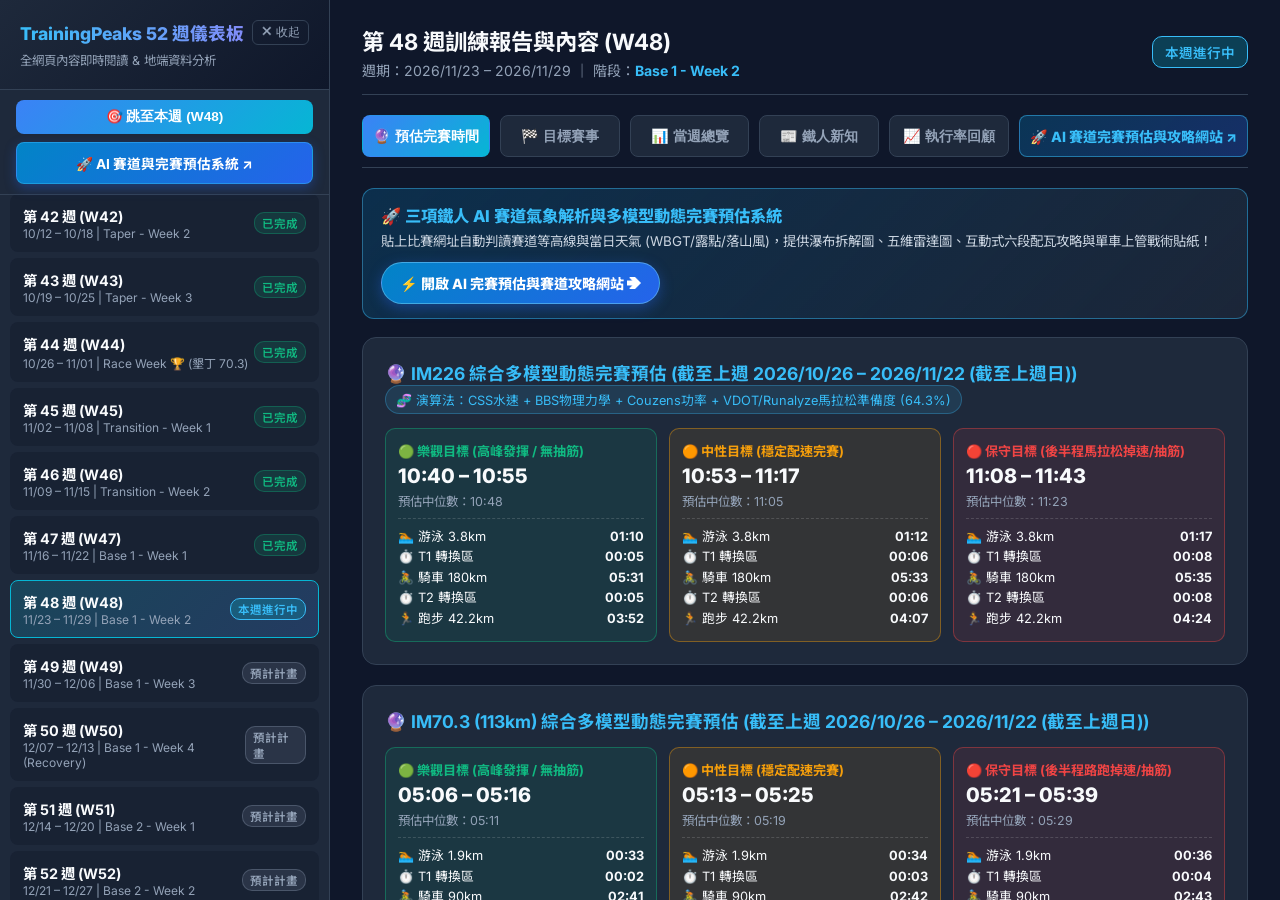
==== outputs/index.html @ dad7af98 "Auto update weekly strength plan and articles" ====
<!DOCTYPE html>
<html lang="zh-TW">
<head>
    <meta charset="UTF-8">
    <meta name="viewport" content="width=device-width, initial-scale=1.0">
    <title>TrainingPeaks 52 週運動自動化全景儀表板 (網頁版內容閱覽)</title>
    <link href="https://fonts.googleapis.com/css2?family=Inter:wght@300;400;600;700;800&family=Noto+Sans+TC:wght@400;500;700&display=swap" rel="stylesheet">
    <style>
        :root {
            --bg-primary: #0F172A;
            --bg-sidebar: #1E293B;
            --bg-card: #1E293B;
            --bg-card-hover: #334155;
            --accent-cyan: #06B6D4;
            --accent-blue: #3B82F6;
            --accent-green: #10B981;
            --accent-orange: #F59E0B;
            --accent-red: #EF4444;
            --text-main: #F8FAFC;
            --text-muted: #94A3B8;
            --border-color: #334155;
        }
        * { box-sizing: border-box; margin: 0; padding: 0; }
        body {
            font-family: 'Inter', 'Noto Sans TC', sans-serif;
            background-color: var(--bg-primary);
            color: var(--text-main);
            display: flex;
            height: 100vh;
            overflow: hidden;
        }
        /* NAVIGATION TOGGLE & OVERLAY */
        .sidebar-header-top {
            display: flex;
            justify-content: space-between;
            align-items: center;
            margin-bottom: 6px;
        }
        .btn-toggle-desktop, .btn-toggle-mobile {
            background: linear-gradient(135deg, rgba(6, 182, 212, 0.2), rgba(59, 130, 246, 0.2));
            border: 1px solid rgba(56, 189, 248, 0.4);
            color: #38BDF8;
            padding: 7px 12px;
            border-radius: 8px;
            font-weight: 700;
            font-size: 0.85rem;
            cursor: pointer;
            transition: all 0.2s ease;
            white-space: nowrap;
        }
        .btn-toggle-desktop:hover, .btn-toggle-mobile:hover {
            background: var(--accent-cyan);
            color: #0F172A;
            border-color: transparent;
        }
        .btn-close-sidebar {
            background: transparent;
            border: 1px solid var(--border-color);
            color: var(--text-muted);
            padding: 3px 8px;
            border-radius: 6px;
            font-size: 0.78rem;
            cursor: pointer;
        }
        .btn-close-sidebar:hover { color: #FFF; border-color: var(--accent-red); background: rgba(239, 68, 68, 0.2); }

        .sidebar-overlay {
            display: none;
            position: fixed;
            top: 0; left: 0; right: 0; bottom: 0;
            background: rgba(15, 23, 42, 0.8);
            backdrop-filter: blur(4px);
            z-index: 9998;
        }

        /* MOBILE RESPONSIVE LAYOUT (< 769px) */
        @media (max-width: 768px) {
            body {
                flex-direction: column;
                height: auto;
                overflow-y: auto;
            }
            .sidebar {
                display: none;
                position: fixed;
                top: 0; left: 0;
                width: 290px;
                height: 100vh;
                z-index: 9999;
                box-shadow: 10px 0 30px rgba(0,0,0,0.8);
            }
            .sidebar.mobile-open {
                display: flex;
            }
            .sidebar-overlay.mobile-open {
                display: block;
            }
            .main-content {
                width: 100%;
                min-width: 0;
                padding: 16px 12px;
                overflow-x: hidden;
            }
            .main-header {
                flex-direction: column;
                align-items: flex-start;
                gap: 12px;
            }
            .subnav-tabs {
                flex-wrap: wrap;
                gap: 6px;
            }
            .subtab-btn {
                flex: 1 1 45%;
                font-size: 0.82rem;
                padding: 8px 6px;
            }
            .grid-kpi, .target-grid, .articles-grid {
                grid-template-columns: 1fr !important;
            }
            .table-custom {
                display: block;
                overflow-x: auto;
                white-space: nowrap;
                width: 100%;
            }
            .btn-toggle-desktop { display: none !important; }
        }

        /* DESKTOP COLLAPSED SIDEBAR (> 768px) */
        @media (min-width: 769px) {
            .btn-toggle-mobile { display: none !important; }
            .sidebar.desktop-collapsed {
                display: none;
            }
        }

        /* SIDEBAR */
        .sidebar {
            width: 330px;
            background: var(--bg-sidebar);
            border-right: 1px solid var(--border-color);
            display: flex;
            flex-direction: column;
            flex-shrink: 0;
        }
        .sidebar-header {
            padding: 20px;
            border-bottom: 1px solid var(--border-color);
            background: linear-gradient(135deg, #1E293B, #0F172A);
        }
        .sidebar-header h1 {
            font-size: 1.2rem;
            font-weight: 800;
            background: linear-gradient(90deg, #38BDF8, #818CF8);
            -webkit-background-clip: text;
            -webkit-text-fill-color: transparent;
        }
        .sidebar-header .sub { font-size: 0.78rem; color: var(--text-muted); margin-top: 4px; }
        .sidebar-controls { padding: 10px 16px; border-bottom: 1px solid var(--border-color); }
        .btn-current {
            width: 100%;
            background: linear-gradient(135deg, var(--accent-blue), var(--accent-cyan));
            color: #FFF;
            border: none;
            padding: 8px 12px;
            border-radius: 8px;
            font-weight: 600;
            font-size: 0.85rem;
            cursor: pointer;
        }
        .week-list { flex: 1; overflow-y: auto; padding: 10px; }
        .week-item {
            padding: 10px 12px;
            border-radius: 8px;
            margin-bottom: 6px;
            background: rgba(15, 23, 42, 0.4);
            border: 1px solid transparent;
            cursor: pointer;
            transition: all 0.2s ease;
            display: flex;
            justify-content: space-between;
            align-items: center;
        }
        .week-item:hover { background: var(--bg-card-hover); }
        .week-item.active {
            background: linear-gradient(135deg, rgba(6, 182, 212, 0.2), rgba(59, 130, 246, 0.2));
            border-color: var(--accent-cyan);
        }
        .week-title { font-weight: 700; font-size: 0.9rem; }
        .week-dates { font-size: 0.75rem; color: var(--text-muted); }
        .badge-status { font-size: 0.72rem; padding: 2px 7px; border-radius: 10px; font-weight: 600; }
        .badge-past { background: rgba(16, 185, 129, 0.15); color: var(--accent-green); border: 1px solid rgba(16, 185, 129, 0.3); }
        .badge-current { background: rgba(6, 182, 212, 0.25); color: #38BDF8; border: 1px solid #38BDF8; }
        .badge-future { background: rgba(148, 163, 184, 0.15); color: var(--text-muted); border: 1px solid rgba(148, 163, 184, 0.3); }

        /* MAIN CONTENT */
        .main-content {
            flex: 1;
            overflow-y: auto;
            padding: 24px 32px;
        }
        .main-header {
            display: flex;
            justify-content: space-between;
            align-items: center;
            margin-bottom: 20px;
            padding-bottom: 14px;
            border-bottom: 1px solid var(--border-color);
        }
        .subnav-tabs {
            display: flex;
            width: 100%;
            gap: 10px;
            margin-bottom: 20px;
            border-bottom: 1px solid var(--border-color);
            padding-bottom: 10px;
            overflow-x: auto;
        }
        .subtab-btn {
            flex: 1;
            background: var(--bg-card);
            border: 1px solid var(--border-color);
            color: var(--text-muted);
            padding: 10px 10px;
            border-radius: 8px;
            cursor: pointer;
            font-weight: 700;
            font-size: 0.88rem;
            text-align: center;
            transition: all 0.2s ease;
            white-space: nowrap;
        }
        .subtab-btn:hover, .subtab-btn.active {
            background: linear-gradient(135deg, var(--accent-blue), var(--accent-cyan));
            color: #FFF;
            border-color: transparent;
        }
        .subtab-view { display: none; }
        .subtab-view.active { display: block; animation: fadeIn 0.25s ease-in-out; }
        @keyframes fadeIn { from { opacity: 0; } to { opacity: 1; } }

        .grid-kpi {
            display: grid;
            grid-template-columns: repeat(auto-fit, minmax(200px, 1fr));
            gap: 14px;
            margin-bottom: 20px;
        }
        .kpi-card {
            background: var(--bg-card);
            border: 1px solid var(--border-color);
            border-radius: 12px;
            padding: 14px 18px;
        }
        .kpi-title { font-size: 0.78rem; color: var(--text-muted); font-weight: 600; text-transform: uppercase; }
        .kpi-val { font-size: 1.5rem; font-weight: 800; margin-top: 4px; }

        .section-box {
            background: var(--bg-card);
            border: 1px solid var(--border-color);
            border-radius: 14px;
            padding: 22px;
            margin-bottom: 20px;
        }
        .section-title {
            font-size: 1.1rem;
            font-weight: 700;
            color: #38BDF8;
            margin-bottom: 14px;
        }
        .table-custom {
            width: 100%;
            border-collapse: collapse;
            font-size: 0.92rem;
            margin-top: 8px;
        }
        .table-custom th, .table-custom td {
            padding: 10px 12px;
            text-align: left;
            border-bottom: 1px solid var(--border-color);
        }
        .table-custom th {
            background: rgba(51, 65, 85, 0.5);
            color: #94A3B8;
            font-weight: 600;
        }
        .target-grid {
            display: grid;
            grid-template-columns: repeat(auto-fit, minmax(200px, 1fr));
            gap: 12px;
            margin-top: 10px;
        }
        .target-card { border-radius: 10px; padding: 12px; border: 1px solid var(--border-color); }
        .target-opt { background: rgba(16, 185, 129, 0.1); border-color: rgba(16, 185, 129, 0.4); }
        .target-neu { background: rgba(245, 158, 11, 0.1); border-color: rgba(245, 158, 11, 0.4); }
        .target-con { background: rgba(239, 68, 68, 0.1); border-color: rgba(239, 68, 68, 0.4); }
        .target-tag { font-weight: 700; font-size: 0.82rem; margin-bottom: 4px; }
        .target-opt .target-tag { color: var(--accent-green); }
        .target-neu .target-tag { color: var(--accent-orange); }
        .target-con .target-tag { color: var(--accent-red); }
        .target-time { font-size: 1.25rem; font-weight: 800; }
        .downloads { display: flex; gap: 10px; margin-top: 14px; flex-wrap: wrap; }
        .btn-dl {
            background: rgba(51, 65, 85, 0.6);
            border: 1px solid var(--border-color);
            color: #38BDF8;
            padding: 8px 12px;
            border-radius: 8px;
            text-decoration: none;
            font-size: 0.82rem;
            font-weight: 600;
        }
        .btn-dl:hover { background: var(--accent-blue); color: #FFF; }

        /* ARTICLES CATEGORIZED CARDS & NAV CHIPS */
        .nav-quick-bar {
            position: sticky;
            top: 0;
            z-index: 90;
            background: rgba(30, 41, 59, 0.95);
            backdrop-filter: blur(12px);
            border: 1px solid rgba(56, 189, 248, 0.3);
            border-radius: 12px;
            padding: 10px 16px;
            margin-bottom: 24px;
            display: flex;
            align-items: center;
            gap: 10px;
            overflow-x: auto;
            box-shadow: 0 8px 24px rgba(0, 0, 0, 0.35);
        }
        .nav-label { font-size: 0.85rem; font-weight: 700; color: #38BDF8; white-space: nowrap; }
        .nav-chip {
            padding: 6px 14px;
            border-radius: 20px;
            text-decoration: none;
            font-size: 0.82rem;
            font-weight: 700;
            white-space: nowrap;
            transition: all 0.2s ease;
        }
        .chip-summary { background: rgba(245, 158, 11, 0.15); color: #FBBF24; border: 1px solid rgba(245, 158, 11, 0.4); }
        .chip-swim { background: rgba(6, 182, 212, 0.15); color: #22D3EE; border: 1px solid rgba(6, 182, 212, 0.4); }
        .chip-bike { background: rgba(59, 130, 246, 0.15); color: #60A5FA; border: 1px solid rgba(59, 130, 246, 0.4); }
        .chip-run { background: rgba(245, 158, 11, 0.15); color: #FBBF24; border: 1px solid rgba(245, 158, 11, 0.4); }
        .chip-recovery { background: rgba(16, 185, 129, 0.15); color: #34D399; border: 1px solid rgba(16, 185, 129, 0.4); }
        .chip-home { background: rgba(56, 189, 248, 0.15); color: #38BDF8; border: 1px solid rgba(56, 189, 248, 0.4); }
        .nav-chip:hover { transform: translateY(-2px); filter: brightness(1.2); }

        .summary-box {
            background: linear-gradient(135deg, rgba(30,41,59,0.8), rgba(15,23,42,0.9));
            border: 1px solid rgba(245,158,11,0.4);
            border-radius: 14px;
            padding: 22px;
            margin-bottom: 28px;
            box-shadow: 0 4px 16px rgba(245,158,11,0.1);
        }
        .summary-box h2 { color: #FBBF24; font-size: 1.2rem; margin-bottom: 14px; }
        .cat-group { margin-bottom: 32px; }
        .cat-header {
            font-size: 1.25rem;
            color: #38BDF8;
            margin-bottom: 14px;
            padding-bottom: 6px;
            border-bottom: 1px solid var(--border-color);
            scroll-margin-top: 70px;
        }
        .articles-grid {
            display: grid;
            grid-template-columns: repeat(auto-fit, minmax(320px, 1fr));
            gap: 18px;
        }
        .art-card {
            background: var(--bg-card);
            border: 1px solid var(--border-color);
            border-radius: 14px;
            padding: 18px;
            display: flex;
            flex-direction: column;
            justify-content: space-between;
            transition: all 0.2s ease;
        }
        .art-card:hover {
            border-color: var(--accent-cyan);
            transform: translateY(-3px);
            box-shadow: 0 8px 24px rgba(0,0,0,0.3);
        }
        .art-title { font-size: 1.05rem; font-weight: 700; color: #F8FAFC; margin-bottom: 8px; line-height: 1.4; }
        .art-title a { color: #38BDF8; text-decoration: none; }
        .art-title a:hover { color: var(--accent-cyan); text-decoration: underline; }
        .art-meta { font-size: 0.8rem; color: var(--text-muted); margin-bottom: 10px; line-height: 1.5; }
        .art-desc {
            font-size: 0.88rem;
            color: #CBD5E1;
            background: rgba(15, 23, 42, 0.5);
            padding: 10px 12px;
            border-radius: 8px;
            margin-bottom: 14px;
            flex: 1;
            line-height: 1.6;
        }
        .art-footer { display: flex; justify-content: flex-end; }
        .art-btn {
            background: rgba(6, 182, 212, 0.15);
            border: 1px solid rgba(6, 182, 212, 0.4);
            color: var(--accent-cyan);
            padding: 8px 14px;
            border-radius: 8px;
            text-decoration: none;
            font-size: 0.84rem;
            font-weight: 700;
            transition: all 0.2s ease;
        }
        .art-btn:hover { background: var(--accent-cyan); color: #0F172A; }
        .ext-link { color: #38BDF8; text-decoration: none; }
        .ext-link:hover { text-decoration: underline; }
        .ext-icon { font-size: 0.8em; color: var(--accent-cyan); }

        /* DAILY WORKOUT ACCOMPLISHMENTS & COACH GRADE ADVICE */
        .daily-workout-card {
            background: linear-gradient(135deg, rgba(30, 41, 59, 0.7), rgba(15, 23, 42, 0.85));
            border: 1px solid var(--border-color);
            border-left: 5px solid var(--accent-blue);
            border-radius: 12px;
            padding: 16px 20px;
            margin-bottom: 18px;
            box-shadow: 0 4px 20px rgba(0, 0, 0, 0.25);
            transition: all 0.2s ease;
        }
        .daily-workout-card:hover {
            border-color: rgba(56, 189, 248, 0.5);
            transform: translateY(-2px);
            box-shadow: 0 8px 26px rgba(0, 0, 0, 0.35);
        }
        .dw-header {
            display: flex;
            justify-content: space-between;
            align-items: center;
            flex-wrap: wrap;
            gap: 10px;
            margin-bottom: 12px;
        }
        .dw-title {
            font-weight: 800;
            font-size: 1.05rem;
            color: #F8FAFC;
            display: flex;
            align-items: center;
            gap: 8px;
            flex-wrap: wrap;
        }
        .dw-icon { font-size: 1.2rem; }
        .dw-badges {
            display: flex;
            gap: 8px;
            align-items: center;
            flex-wrap: wrap;
        }
        .badge-grade {
            font-size: 0.78rem;
            padding: 3px 10px;
            border-radius: 20px;
            font-weight: 800;
            letter-spacing: 0.5px;
        }
        .badge-grade-aplus { background: rgba(16, 185, 129, 0.2); color: #34D399; border: 1px solid #10B981; }
        .badge-grade-a { background: rgba(56, 189, 248, 0.2); color: #38BDF8; border: 1px solid #38BDF8; }
        .badge-grade-bplus { background: rgba(245, 158, 11, 0.2); color: #FBBF24; border: 1px solid #F59E0B; }
        .badge-grade-b { background: rgba(245, 158, 11, 0.15); color: #FCD34D; border: 1px solid rgba(245, 158, 11, 0.4); }
        .badge-grade-c { background: rgba(239, 68, 68, 0.2); color: #F87171; border: 1px solid #EF4444; }

        .badge-status-chip {
            font-size: 0.78rem;
            padding: 3px 10px;
            border-radius: 6px;
            font-weight: 700;
        }
        .chip-achieved { background: rgba(16, 185, 129, 0.15); color: #34D399; border: 1px solid rgba(16, 185, 129, 0.4); }
        .chip-extended { background: rgba(56, 189, 248, 0.18); color: #38BDF8; border: 1px solid rgba(56, 189, 248, 0.4); }
        .chip-partial { background: rgba(245, 158, 11, 0.15); color: #FBBF24; border: 1px solid rgba(245, 158, 11, 0.4); }
        .chip-under { background: rgba(239, 68, 68, 0.15); color: #F87171; border: 1px solid rgba(239, 68, 68, 0.4); }
        .chip-recovery { background: rgba(168, 85, 247, 0.15); color: #C084FC; border: 1px solid rgba(168, 85, 247, 0.4); }

        .dw-completeness-box {
            background: rgba(15, 23, 42, 0.6);
            border: 1px solid rgba(255, 255, 255, 0.08);
            border-radius: 8px;
            padding: 10px 14px;
            margin-bottom: 12px;
            display: flex;
            flex-direction: column;
            gap: 8px;
        }
        .comp-row {
            display: flex;
            flex-direction: column;
            gap: 4px;
        }
        .comp-label-wrap {
            display: flex;
            justify-content: space-between;
            align-items: center;
            font-size: 0.82rem;
        }
        .comp-label { color: var(--text-muted); font-weight: 600; }
        .comp-val { color: #F8FAFC; font-weight: 700; }
        .progress-track {
            width: 100%;
            height: 7px;
            background: rgba(51, 65, 85, 0.6);
            border-radius: 4px;
            overflow: hidden;
        }
        .progress-bar {
            height: 100%;
            border-radius: 4px;
            transition: width 0.4s ease;
        }

        .dw-metrics-grid {
            display: flex;
            flex-wrap: wrap;
            gap: 8px;
            margin-bottom: 0;
        }
        .metric-chip {
            background: rgba(15, 23, 42, 0.5);
            border: 1px solid rgba(255, 255, 255, 0.08);
            padding: 5px 10px;
            border-radius: 6px;
            font-size: 0.82rem;
            color: #CBD5E1;
            display: flex;
            align-items: center;
            gap: 4px;
        }
        .metric-chip strong { color: #F8FAFC; }

        .dw-coach-advice-box {
            background: rgba(15, 23, 42, 0.75);
            border: 1px solid rgba(56, 189, 248, 0.25);
            border-radius: 10px;
            padding: 14px 16px;
            display: flex;
            flex-direction: column;
            gap: 10px;
        }
        .coach-advice-header {
            display: flex;
            justify-content: space-between;
            align-items: center;
            flex-wrap: wrap;
            gap: 6px;
            border-bottom: 1px solid rgba(255, 255, 255, 0.08);
            padding-bottom: 6px;
            font-size: 0.88rem;
            font-weight: 700;
            color: #38BDF8;
        }
        .coach-tag {
            font-size: 0.74rem;
            background: rgba(56, 189, 248, 0.15);
            color: #38BDF8;
            border: 1px solid rgba(56, 189, 248, 0.3);
            padding: 2px 8px;
            border-radius: 4px;
            font-weight: 600;
        }
        .coach-advice-body {
            display: flex;
            flex-direction: column;
            gap: 8px;
            font-size: 0.86rem;
            color: #E2E8F0;
            line-height: 1.65;
        }
        .coach-section {
            background: rgba(30, 41, 59, 0.4);
            padding: 10px 12px;
            border-radius: 6px;
            border-left: 3px solid rgba(56, 189, 248, 0.5);
        }
        .coach-sub-title {
            font-weight: 700;
            font-size: 0.86rem;
            margin-bottom: 4px;
        }
        .coach-sub-title-1 { color: #34D399; }
        .coach-sub-title-2 { color: #FBBF24; }
        .coach-sub-title-3 { color: #38BDF8; }
        .coach-sub-content {
            color: #CBD5E1;
            font-size: 0.85rem;
            line-height: 1.6;
        }
    </style>
</head>
<body>
    <div class="sidebar-overlay" id="sidebarOverlay" onclick="toggleMobileSidebar(false)"></div>
    <div class="sidebar" id="sidebar">
        <div class="sidebar-header">
            <div class="sidebar-header-top">
                <h1 style="font-size: 1.1rem; margin: 0;">TrainingPeaks 52 週儀表板</h1>
                <button class="btn-close-sidebar" onclick="closeSidebar()">✕ 收起</button>
            </div>
            <div class="sub">全網頁內容即時閱讀 & 地端資料分析</div>
        </div>
        <div class="sidebar-controls" style="display:flex; flex-direction:column; gap:8px;">
            <button class="btn-current" onclick="selectWeek(48, true)">🎯 跳至本週 (W48)</button>
            <a href="predictor/index.html" style="display:flex; align-items:center; justify-content:center; gap:6px; width:100%; padding:10px 12px; border-radius:8px; background:linear-gradient(135deg, #0284C7, #2563EB); color:#FFFFFF; font-weight:700; font-size:0.86rem; text-decoration:none; box-shadow:0 4px 12px rgba(37,99,235,0.35); border:1px solid rgba(56,189,248,0.45); transition:all 0.2s;">
                🚀 AI 賽道與完賽預估系統 ↗
            </a>
        </div>
        <div class="week-list" id="weekList"></div>
    </div>

    <div class="main-content" id="mainContent"></div>

    <script src="weekly-review.js?v=20261024"></script>
    <script>
        const WEEKS_DATA = {"1": {"week_num": 1, "prev_week_num": 1, "monday": "2025/12/29", "sunday": "2026/01/04", "date_range": "12/29 – 01/04", "status_tag": "Past", "status_label": "已完成", "phase": "Base 1", "exec_rate": 0.0, "actual_time_hrs": 0.0, "training_review": {"year": 2026, "week": 1, "as_of": "2026-11-23", "monday": "2025-12-29", "sunday": "2026-01-04", "is_future": false, "is_partial": false, "has_actual_data": false, "hours": {"swim": null, "bike": null, "run": null, "total": null}, "planned_hours": {"swim": 0.0, "bike": 0.0, "run": 0.0, "total": 0.0}, "sessions": {"swim": 0, "bike": 0, "run": 0}, "longest_hours": {"swim": 0.0, "bike": 0.0, "run": 0.0}, "missing_time_count": 0, "active_days": 0, "recorded_hours": 0.0, "completion_pct": null, "previous_four_count": 0, "previous_four_mean_hours": null, "trend_pct": null}, "planned_time_hrs": 0.0, "swim_km": 0, "bike_km": 0, "run_km": 0, "daily_schedule": [{"date": "12/29", "day_name": "週一", "summary": "未排定", "strength": "主課 A/B (30–40 分鐘)；保留 2–3 下餘裕。"}, {"date": "12/30", "day_name": "週二", "summary": "未排定", "strength": "不排肌力；專注完成主課。"}, {"date": "12/31", "day_name": "週三", "summary": "未排定", "strength": "不排肌力；專注完成主課。"}, {"date": "01/01", "day_name": "週四", "summary": "未排定", "strength": "不排肌力；專注完成主課。"}, {"date": "01/02", "day_name": "週五", "summary": "未排定", "strength": "不排肌力；專注完成主課。"}, {"date": "01/03", "day_name": "週六", "summary": "未排定", "strength": "不排肌力；專注完成主課。"}, {"date": "01/04", "day_name": "週日", "summary": "未排定", "strength": "不排肌力；專注完成主課。"}], "estimator": {"window_date_range": "2025/12/01 – 2025/12/28 (截至上週日)", "rolling_4w_avg_run_km": 0.0, "rolling_4w_avg_bike_km": 0.0, "rolling_4w_avg_swim_km": 0.0, "rolling_4w_exec_rate": 80.0, "exec_status_text": "良好 (維持基本盤發揮，有氧底層穩定)", "marathon_shape_score": 0.0, "run_fade_penalty_mins": 35.0, "bike_fade_penalty_mins": 25.0, "swim_fade_penalty_mins": 6.0, "optimistic_range": "11:00 – 11:15", "neutral_range": "11:22 – 11:46", "conservative_range": "12:02 – 12:37", "optimistic_mid": "11:07", "neutral_mid": "11:34", "conservative_mid": "12:17", "opt_splits": {"swim": "01:11", "t1": "00:05", "bike": "05:35", "t2": "00:05", "run": "04:07"}, "neu_splits": {"swim": "01:16", "t1": "00:06", "bike": "05:45", "t2": "00:06", "run": "04:21"}, "con_splits": {"swim": "01:23", "t1": "00:08", "bike": "05:58", "t2": "00:08", "run": "04:48"}, "optimistic_range_703": "05:14 – 05:24", "neutral_range_703": "05:24 – 05:36", "conservative_range_703": "05:43 – 06:01", "optimistic_mid_703": "05:19", "neutral_mid_703": "05:30", "conservative_mid_703": "05:51", "opt_splits_703": {"swim": "00:33", "t1": "00:02", "bike": "02:43", "t2": "00:02", "run": "01:56"}, "neu_splits_703": {"swim": "00:35", "t1": "00:03", "bike": "02:47", "t2": "00:03", "run": "02:02"}, "con_splits_703": {"swim": "00:39", "t1": "00:04", "bike": "02:52", "t2": "00:04", "run": "02:16"}, "penghu_226_estimate": {"title": "IRONMAN 澎湖 (2027 年度終極主要賽事 🏆)", "optimistic": "10:58 – 11:14 (中位: 11:06)", "neutral": "11:43 – 12:07 (中位: 11:55)", "conservative": "13:00 – 13:35 (中位: 13:15)", "course_modifier": "+21 分鐘 (蒔裡沙灘海泳 3.8k + 跨海大橋 3 圈 180k/東北季風抗風 + 觀音亭 4 圈全馬 42.2k)", "role": "2027 年度主要賽事 (終極對標 Sub-11 10:54 藍圖)", "opt_splits": {"swim": "01:11", "t1": "00:05", "bike": "05:37", "t2": "00:04", "run": "04:09"}, "neu_splits": {"swim": "01:18", "t1": "00:06", "bike": "05:58", "t2": "00:05", "run": "04:28"}, "con_splits": {"swim": "01:25", "t1": "00:08", "bike": "06:30", "t2": "00:07", "run": "05:06"}, "course_meta": {"swim_location": "蒔裡沙灘 (Shili Beach) 3.8km 雙圈澳式出水", "bike_route": "跨海大橋 3 圈折返 + 西嶼西臺 + 東北季風抗側風 (10 處補給站)", "run_route": "觀音亭休閒園區＋媽祖神像 4 圈制 (集滿 4 條手環)", "water_temp_c": 24, "air_temp_high_c": 29}}, "formulas": {"hybrid_engine": "結合 CSS 臨界水速 + BBS 物理力學 + Couzens 功率區間 + VDOT/Runalyze 馬拉松準備度 + TP 執行率", "riegel_power_law": "樂觀 11:28 | 中性 11:37 | 保守 11:52 (指數 1.06–1.11)", "multiplier_703": "樂觀 11:39 (2.12x) | 中性 12:06 (2.20x) | 保守 12:32 (2.28x)", "couzens_pacing": "FTP 205W (目標 140W-145W) | 單車 05:30 | 馬拉松 04:35"}, "benchmark_comparison": {"cohort_ftp": "205 W (68-70% 功率出巡: 140W-145W)", "marathon_shape_status": "Runalyze 馬拉松準備度指數：0.0%", "benchmark_run_volume": "35–40 km / 週 (Sub-11 標竿)", "benchmark_bike_volume": "120–150 km / 週 (Sub-11 標竿)", "sub11_bike_target_time": "05:20 – 05:30", "sub11_run_target_time": "03:45 – 04:00", "user_run_status": "您目前 4 週均量 0.0 km / 週 (達標率 0%)", "user_bike_status": "您目前 4 週均量 0.0 km / 週 (達標率 0%)", "marathon_fade_risk": "高 (需補足長距離衝擊剛性)", "sub11_coach_advice": "單車有氧基礎相當優異，請保持 140W-145W 配速紀律；全馬為突破 Sub-11 門檻的最關鍵瓶頸，請把握週末 90 分鐘轉換跑與 LSD 補足跑量與衝擊剛性。"}}, "daily_feedback_html": "<p style='color:var(--text-muted); font-size:0.88rem; margin-top:6px;'>當週尚無已執行完畢之課表紀錄。系統將於您完成 TrainingPeaks 課表並上傳更新後，自動顯示個別訓練成果建議與注意事項。</p>", "coach_insights_box_html": "<section class=\"section-box weekly-coach-box\" id=\"coachInsightsBox\"><div class=\"section-title\">🧭 教練視角綜合解析與後續建議 · W01</div><p class=\"weekly-review-note\">沒有已同步的實際訓練時間，不能據此判定完全休息或未完成課表。</p><div class=\"weekly-coach-columns\"><div><h4>本週資料判讀</h4><ul><li>原訂三項時數 0.00 小時；尚無可評估的實際紀錄。</li></ul></div><div><h4>後續執行建議</h4><ul><li>先確認 TrainingPeaks 活動是否完成同步，再依原課表與訓練週期安排執行；不根據缺漏資料補課或加量。</li></ul></div></div><div class=\"weekly-coach-sports\"></div><p class=\"weekly-review-note\">依該週原課表、已同步時間及此前四週資料整理；不包含未提供的心率、功率、強度或主觀恢復評估。參考 <a href=\"https://help.trainingpeaks.com/hc/en-us/articles/204861204-Workout-Card-Overview\" target=\"_blank\" rel=\"noopener\">TrainingPeaks 課表與完成資料判讀</a>。資料日期：2026-11-23。</p></section>", "art_html": "<p style='color:var(--text-muted);'>該週尚未產生鐵人新知報告</p>", "str_html": "<p style='color:var(--text-muted);'>該週尚未產生肌力訓練計畫與課表報告</p>", "rev_html": "<p style='color:var(--text-muted);'>該週執行率回顧報告將於結算後自動生成</p>", "docx_strength": "2026-W01_第1週肌力訓練計畫.docx", "docx_articles": "2026-W01_當週鐵人新知與文章整理_中文版.docx", "docx_review": "2026-W01_當週執行率回顧報告.docx"}, "2": {"week_num": 2, "prev_week_num": 2, "monday": "2026/01/05", "sunday": "2026/01/11", "date_range": "01/05 – 01/11", "status_tag": "Past", "status_label": "已完成", "phase": "Base 1", "exec_rate": 0.0, "actual_time_hrs": 0.0, "training_review": {"year": 2026, "week": 2, "as_of": "2026-11-23", "monday": "2026-01-05", "sunday": "2026-01-11", "is_future": false, "is_partial": false, "has_actual_data": false, "hours": {"swim": null, "bike": null, "run": null, "total": null}, "planned_hours": {"swim": 0.0, "bike": 0.0, "run": 0.0, "total": 0.0}, "sessions": {"swim": 0, "bike": 0, "run": 0}, "longest_hours": {"swim": 0.0, "bike": 0.0, "run": 0.0}, "missing_time_count": 0, "active_days": 0, "recorded_hours": 0.0, "completion_pct": null, "previous_four_count": 0, "previous_four_mean_hours": null, "trend_pct": null}, "planned_time_hrs": 0.0, "swim_km": 0, "bike_km": 0, "run_km": 0, "daily_schedule": [{"date": "01/05", "day_name": "週一", "summary": "未排定", "strength": "主課 A/B (30–40 分鐘)；保留 2–3 下餘裕。"}, {"date": "01/06", "day_name": "週二", "summary": "未排定", "strength": "不排肌力；專注完成主課。"}, {"date": "01/07", "day_name": "週三", "summary": "未排定", "strength": "不排肌力；專注完成主課。"}, {"date": "01/08", "day_name": "週四", "summary": "未排定", "strength": "不排肌力；專注完成主課。"}, {"date": "01/09", "day_name": "週五", "summary": "未排定", "strength": "不排肌力；專注完成主課。"}, {"date": "01/10", "day_name": "週六", "summary": "未排定", "strength": "不排肌力；專注完成主課。"}, {"date": "01/11", "day_name": "週日", "summary": "未排定", "strength": "不排肌力；專注完成主課。"}], "estimator": {"window_date_range": "2025/12/08 – 2026/01/04 (截至上週日)", "rolling_4w_avg_run_km": 0.0, "rolling_4w_avg_bike_km": 0.0, "rolling_4w_avg_swim_km": 0.0, "rolling_4w_exec_rate": 80.0, "exec_status_text": "良好 (維持基本盤發揮，有氧底層穩定)", "marathon_shape_score": 0.0, "run_fade_penalty_mins": 35.0, "bike_fade_penalty_mins": 25.0, "swim_fade_penalty_mins": 6.0, "optimistic_range": "11:00 – 11:15", "neutral_range": "11:22 – 11:46", "conservative_range": "12:02 – 12:37", "optimistic_mid": "11:07", "neutral_mid": "11:34", "conservative_mid": "12:17", "opt_splits": {"swim": "01:11", "t1": "00:05", "bike": "05:35", "t2": "00:05", "run": "04:07"}, "neu_splits": {"swim": "01:16", "t1": "00:06", "bike": "05:45", "t2": "00:06", "run": "04:21"}, "con_splits": {"swim": "01:23", "t1": "00:08", "bike": "05:58", "t2": "00:08", "run": "04:48"}, "optimistic_range_703": "05:14 – 05:24", "neutral_range_703": "05:24 – 05:36", "conservative_range_703": "05:43 – 06:01", "optimistic_mid_703": "05:19", "neutral_mid_703": "05:30", "conservative_mid_703": "05:51", "opt_splits_703": {"swim": "00:33", "t1": "00:02", "bike": "02:43", "t2": "00:02", "run": "01:56"}, "neu_splits_703": {"swim": "00:35", "t1": "00:03", "bike": "02:47", "t2": "00:03", "run": "02:02"}, "con_splits_703": {"swim": "00:39", "t1": "00:04", "bike": "02:52", "t2": "00:04", "run": "02:16"}, "penghu_226_estimate": {"title": "IRONMAN 澎湖 (2027 年度終極主要賽事 🏆)", "optimistic": "10:58 – 11:14 (中位: 11:06)", "neutral": "11:43 – 12:07 (中位: 11:55)", "conservative": "13:00 – 13:35 (中位: 13:15)", "course_modifier": "+21 分鐘 (蒔裡沙灘海泳 3.8k + 跨海大橋 3 圈 180k/東北季風抗風 + 觀音亭 4 圈全馬 42.2k)", "role": "2027 年度主要賽事 (終極對標 Sub-11 10:54 藍圖)", "opt_splits": {"swim": "01:11", "t1": "00:05", "bike": "05:37", "t2": "00:04", "run": "04:09"}, "neu_splits": {"swim": "01:18", "t1": "00:06", "bike": "05:58", "t2": "00:05", "run": "04:28"}, "con_splits": {"swim": "01:25", "t1": "00:08", "bike": "06:30", "t2": "00:07", "run": "05:06"}, "course_meta": {"swim_location": "蒔裡沙灘 (Shili Beach) 3.8km 雙圈澳式出水", "bike_route": "跨海大橋 3 圈折返 + 西嶼西臺 + 東北季風抗側風 (10 處補給站)", "run_route": "觀音亭休閒園區＋媽祖神像 4 圈制 (集滿 4 條手環)", "water_temp_c": 24, "air_temp_high_c": 29}}, "formulas": {"hybrid_engine": "結合 CSS 臨界水速 + BBS 物理力學 + Couzens 功率區間 + VDOT/Runalyze 馬拉松準備度 + TP 執行率", "riegel_power_law": "樂觀 11:28 | 中性 11:37 | 保守 11:52 (指數 1.06–1.11)", "multiplier_703": "樂觀 11:39 (2.12x) | 中性 12:06 (2.20x) | 保守 12:32 (2.28x)", "couzens_pacing": "FTP 205W (目標 140W-145W) | 單車 05:30 | 馬拉松 04:35"}, "benchmark_comparison": {"cohort_ftp": "205 W (68-70% 功率出巡: 140W-145W)", "marathon_shape_status": "Runalyze 馬拉松準備度指數：0.0%", "benchmark_run_volume": "35–40 km / 週 (Sub-11 標竿)", "benchmark_bike_volume": "120–150 km / 週 (Sub-11 標竿)", "sub11_bike_target_time": "05:20 – 05:30", "sub11_run_target_time": "03:45 – 04:00", "user_run_status": "您目前 4 週均量 0.0 km / 週 (達標率 0%)", "user_bike_status": "您目前 4 週均量 0.0 km / 週 (達標率 0%)", "marathon_fade_risk": "高 (需補足長距離衝擊剛性)", "sub11_coach_advice": "單車有氧基礎相當優異，請保持 140W-145W 配速紀律；全馬為突破 Sub-11 門檻的最關鍵瓶頸，請把握週末 90 分鐘轉換跑與 LSD 補足跑量與衝擊剛性。"}}, "daily_feedback_html": "<p style='color:var(--text-muted); font-size:0.88rem; margin-top:6px;'>當週尚無已執行完畢之課表紀錄。系統將於您完成 TrainingPeaks 課表並上傳更新後，自動顯示個別訓練成果建議與注意事項。</p>", "coach_insights_box_html": "<section class=\"section-box weekly-coach-box\" id=\"coachInsightsBox\"><div class=\"section-title\">🧭 教練視角綜合解析與後續建議 · W02</div><p class=\"weekly-review-note\">沒有已同步的實際訓練時間，不能據此判定完全休息或未完成課表。</p><div class=\"weekly-coach-columns\"><div><h4>本週資料判讀</h4><ul><li>原訂三項時數 0.00 小時；尚無可評估的實際紀錄。</li></ul></div><div><h4>後續執行建議</h4><ul><li>先確認 TrainingPeaks 活動是否完成同步，再依原課表與訓練週期安排執行；不根據缺漏資料補課或加量。</li></ul></div></div><div class=\"weekly-coach-sports\"></div><p class=\"weekly-review-note\">依該週原課表、已同步時間及此前四週資料整理；不包含未提供的心率、功率、強度或主觀恢復評估。參考 <a href=\"https://help.trainingpeaks.com/hc/en-us/articles/204861204-Workout-Card-Overview\" target=\"_blank\" rel=\"noopener\">TrainingPeaks 課表與完成資料判讀</a>。資料日期：2026-11-23。</p></section>", "art_html": "<p style='color:var(--text-muted);'>該週尚未產生鐵人新知報告</p>", "str_html": "<p style='color:var(--text-muted);'>該週尚未產生肌力訓練計畫與課表報告</p>", "rev_html": "<p style='color:var(--text-muted);'>該週執行率回顧報告將於結算後自動生成</p>", "docx_strength": "2026-W02_第2週肌力訓練計畫.docx", "docx_articles": "2026-W02_當週鐵人新知與文章整理_中文版.docx", "docx_review": "2026-W02_當週執行率回顧報告.docx"}, "3": {"week_num": 3, "prev_week_num": 3, "monday": "2026/01/12", "sunday": "2026/01/18", "date_range": "01/12 – 01/18", "status_tag": "Past", "status_label": "已完成", "phase": "Base 1", "exec_rate": 0.0, "actual_time_hrs": 0.0, "training_review": {"year": 2026, "week": 3, "as_of": "2026-11-23", "monday": "2026-01-12", "sunday": "2026-01-18", "is_future": false, "is_partial": false, "has_actual_data": false, "hours": {"swim": null, "bike": null, "run": null, "total": null}, "planned_hours": {"swim": 0.0, "bike": 0.0, "run": 0.0, "total": 0.0}, "sessions": {"swim": 0, "bike": 0, "run": 0}, "longest_hours": {"swim": 0.0, "bike": 0.0, "run": 0.0}, "missing_time_count": 0, "active_days": 0, "recorded_hours": 0.0, "completion_pct": null, "previous_four_count": 0, "previous_four_mean_hours": null, "trend_pct": null}, "planned_time_hrs": 0.0, "swim_km": 0, "bike_km": 0, "run_km": 0, "daily_schedule": [{"date": "01/12", "day_name": "週一", "summary": "未排定", "strength": "主課 A/B (30–40 分鐘)；保留 2–3 下餘裕。"}, {"date": "01/13", "day_name": "週二", "summary": "未排定", "strength": "不排肌力；專注完成主課。"}, {"date": "01/14", "day_name": "週三", "summary": "未排定", "strength": "不排肌力；專注完成主課。"}, {"date": "01/15", "day_name": "週四", "summary": "未排定", "strength": "不排肌力；專注完成主課。"}, {"date": "01/16", "day_name": "週五", "summary": "未排定", "strength": "不排肌力；專注完成主課。"}, {"date": "01/17", "day_name": "週六", "summary": "未排定", "strength": "不排肌力；專注完成主課。"}, {"date": "01/18", "day_name": "週日", "summary": "未排定", "strength": "不排肌力；專注完成主課。"}], "estimator": {"window_date_range": "2025/12/15 – 2026/01/11 (截至上週日)", "rolling_4w_avg_run_km": 0.0, "rolling_4w_avg_bike_km": 0.0, "rolling_4w_avg_swim_km": 0.0, "rolling_4w_exec_rate": 80.0, "exec_status_text": "良好 (維持基本盤發揮，有氧底層穩定)", "marathon_shape_score": 0.0, "run_fade_penalty_mins": 35.0, "bike_fade_penalty_mins": 25.0, "swim_fade_penalty_mins": 6.0, "optimistic_range": "11:00 – 11:15", "neutral_range": "11:22 – 11:46", "conservative_range": "12:02 – 12:37", "optimistic_mid": "11:07", "neutral_mid": "11:34", "conservative_mid": "12:17", "opt_splits": {"swim": "01:11", "t1": "00:05", "bike": "05:35", "t2": "00:05", "run": "04:07"}, "neu_splits": {"swim": "01:16", "t1": "00:06", "bike": "05:45", "t2": "00:06", "run": "04:21"}, "con_splits": {"swim": "01:23", "t1": "00:08", "bike": "05:58", "t2": "00:08", "run": "04:48"}, "optimistic_range_703": "05:14 – 05:24", "neutral_range_703": "05:24 – 05:36", "conservative_range_703": "05:43 – 06:01", "optimistic_mid_703": "05:19", "neutral_mid_703": "05:30", "conservative_mid_703": "05:51", "opt_splits_703": {"swim": "00:33", "t1": "00:02", "bike": "02:43", "t2": "00:02", "run": "01:56"}, "neu_splits_703": {"swim": "00:35", "t1": "00:03", "bike": "02:47", "t2": "00:03", "run": "02:02"}, "con_splits_703": {"swim": "00:39", "t1": "00:04", "bike": "02:52", "t2": "00:04", "run": "02:16"}, "penghu_226_estimate": {"title": "IRONMAN 澎湖 (2027 年度終極主要賽事 🏆)", "optimistic": "10:58 – 11:14 (中位: 11:06)", "neutral": "11:43 – 12:07 (中位: 11:55)", "conservative": "13:00 – 13:35 (中位: 13:15)", "course_modifier": "+21 分鐘 (蒔裡沙灘海泳 3.8k + 跨海大橋 3 圈 180k/東北季風抗風 + 觀音亭 4 圈全馬 42.2k)", "role": "2027 年度主要賽事 (終極對標 Sub-11 10:54 藍圖)", "opt_splits": {"swim": "01:11", "t1": "00:05", "bike": "05:37", "t2": "00:04", "run": "04:09"}, "neu_splits": {"swim": "01:18", "t1": "00:06", "bike": "05:58", "t2": "00:05", "run": "04:28"}, "con_splits": {"swim": "01:25", "t1": "00:08", "bike": "06:30", "t2": "00:07", "run": "05:06"}, "course_meta": {"swim_location": "蒔裡沙灘 (Shili Beach) 3.8km 雙圈澳式出水", "bike_route": "跨海大橋 3 圈折返 + 西嶼西臺 + 東北季風抗側風 (10 處補給站)", "run_route": "觀音亭休閒園區＋媽祖神像 4 圈制 (集滿 4 條手環)", "water_temp_c": 24, "air_temp_high_c": 29}}, "formulas": {"hybrid_engine": "結合 CSS 臨界水速 + BBS 物理力學 + Couzens 功率區間 + VDOT/Runalyze 馬拉松準備度 + TP 執行率", "riegel_power_law": "樂觀 11:28 | 中性 11:37 | 保守 11:52 (指數 1.06–1.11)", "multiplier_703": "樂觀 11:39 (2.12x) | 中性 12:06 (2.20x) | 保守 12:32 (2.28x)", "couzens_pacing": "FTP 205W (目標 140W-145W) | 單車 05:30 | 馬拉松 04:35"}, "benchmark_comparison": {"cohort_ftp": "205 W (68-70% 功率出巡: 140W-145W)", "marathon_shape_status": "Runalyze 馬拉松準備度指數：0.0%", "benchmark_run_volume": "35–40 km / 週 (Sub-11 標竿)", "benchmark_bike_volume": "120–150 km / 週 (Sub-11 標竿)", "sub11_bike_target_time": "05:20 – 05:30", "sub11_run_target_time": "03:45 – 04:00", "user_run_status": "您目前 4 週均量 0.0 km / 週 (達標率 0%)", "user_bike_status": "您目前 4 週均量 0.0 km / 週 (達標率 0%)", "marathon_fade_risk": "高 (需補足長距離衝擊剛性)", "sub11_coach_advice": "單車有氧基礎相當優異，請保持 140W-145W 配速紀律；全馬為突破 Sub-11 門檻的最關鍵瓶頸，請把握週末 90 分鐘轉換跑與 LSD 補足跑量與衝擊剛性。"}}, "daily_feedback_html": "<p style='color:var(--text-muted); font-size:0.88rem; margin-top:6px;'>當週尚無已執行完畢之課表紀錄。系統將於您完成 TrainingPeaks 課表並上傳更新後，自動顯示個別訓練成果建議與注意事項。</p>", "coach_insights_box_html": "<section class=\"section-box weekly-coach-box\" id=\"coachInsightsBox\"><div class=\"section-title\">🧭 教練視角綜合解析與後續建議 · W03</div><p class=\"weekly-review-note\">沒有已同步的實際訓練時間，不能據此判定完全休息或未完成課表。</p><div class=\"weekly-coach-columns\"><div><h4>本週資料判讀</h4><ul><li>原訂三項時數 0.00 小時；尚無可評估的實際紀錄。</li></ul></div><div><h4>後續執行建議</h4><ul><li>先確認 TrainingPeaks 活動是否完成同步，再依原課表與訓練週期安排執行；不根據缺漏資料補課或加量。</li></ul></div></div><div class=\"weekly-coach-sports\"></div><p class=\"weekly-review-note\">依該週原課表、已同步時間及此前四週資料整理；不包含未提供的心率、功率、強度或主觀恢復評估。參考 <a href=\"https://help.trainingpeaks.com/hc/en-us/articles/204861204-Workout-Card-Overview\" target=\"_blank\" rel=\"noopener\">TrainingPeaks 課表與完成資料判讀</a>。資料日期：2026-11-23。</p></section>", "art_html": "<p style='color:var(--text-muted);'>該週尚未產生鐵人新知報告</p>", "str_html": "<p style='color:var(--text-muted);'>該週尚未產生肌力訓練計畫與課表報告</p>", "rev_html": "<p style='color:var(--text-muted);'>該週執行率回顧報告將於結算後自動生成</p>", "docx_strength": "2026-W03_第3週肌力訓練計畫.docx", "docx_articles": "2026-W03_當週鐵人新知與文章整理_中文版.docx", "docx_review": "2026-W03_當週執行率回顧報告.docx"}, "4": {"week_num": 4, "prev_week_num": 4, "monday": "2026/01/19", "sunday": "2026/01/25", "date_range": "01/19 – 01/25", "status_tag": "Past", "status_label": "已完成", "phase": "Base 1", "exec_rate": 0.0, "actual_time_hrs": 0.0, "training_review": {"year": 2026, "week": 4, "as_of": "2026-11-23", "monday": "2026-01-19", "sunday": "2026-01-25", "is_future": false, "is_partial": false, "has_actual_data": false, "hours": {"swim": null, "bike": null, "run": null, "total": null}, "planned_hours": {"swim": 0.0, "bike": 0.0, "run": 0.0, "total": 0.0}, "sessions": {"swim": 0, "bike": 0, "run": 0}, "longest_hours": {"swim": 0.0, "bike": 0.0, "run": 0.0}, "missing_time_count": 0, "active_days": 0, "recorded_hours": 0.0, "completion_pct": null, "previous_four_count": 0, "previous_four_mean_hours": null, "trend_pct": null}, "planned_time_hrs": 0.0, "swim_km": 0, "bike_km": 0, "run_km": 0, "daily_schedule": [{"date": "01/19", "day_name": "週一", "summary": "未排定", "strength": "主課 A/B (30–40 分鐘)；保留 2–3 下餘裕。"}, {"date": "01/20", "day_name": "週二", "summary": "未排定", "strength": "不排肌力；專注完成主課。"}, {"date": "01/21", "day_name": "週三", "summary": "未排定", "strength": "不排肌力；專注完成主課。"}, {"date": "01/22", "day_name": "週四", "summary": "未排定", "strength": "不排肌力；專注完成主課。"}, {"date": "01/23", "day_name": "週五", "summary": "未排定", "strength": "不排肌力；專注完成主課。"}, {"date": "01/24", "day_name": "週六", "summary": "未排定", "strength": "不排肌力；專注完成主課。"}, {"date": "01/25", "day_name": "週日", "summary": "未排定", "strength": "不排肌力；專注完成主課。"}], "estimator": {"window_date_range": "2025/12/22 – 2026/01/18 (截至上週日)", "rolling_4w_avg_run_km": 0.0, "rolling_4w_avg_bike_km": 0.0, "rolling_4w_avg_swim_km": 0.0, "rolling_4w_exec_rate": 80.0, "exec_status_text": "良好 (維持基本盤發揮，有氧底層穩定)", "marathon_shape_score": 0.0, "run_fade_penalty_mins": 35.0, "bike_fade_penalty_mins": 25.0, "swim_fade_penalty_mins": 6.0, "optimistic_range": "11:00 – 11:15", "neutral_range": "11:22 – 11:46", "conservative_range": "12:02 – 12:37", "optimistic_mid": "11:07", "neutral_mid": "11:34", "conservative_mid": "12:17", "opt_splits": {"swim": "01:11", "t1": "00:05", "bike": "05:35", "t2": "00:05", "run": "04:07"}, "neu_splits": {"swim": "01:16", "t1": "00:06", "bike": "05:45", "t2": "00:06", "run": "04:21"}, "con_splits": {"swim": "01:23", "t1": "00:08", "bike": "05:58", "t2": "00:08", "run": "04:48"}, "optimistic_range_703": "05:14 – 05:24", "neutral_range_703": "05:24 – 05:36", "conservative_range_703": "05:43 – 06:01", "optimistic_mid_703": "05:19", "neutral_mid_703": "05:30", "conservative_mid_703": "05:51", "opt_splits_703": {"swim": "00:33", "t1": "00:02", "bike": "02:43", "t2": "00:02", "run": "01:56"}, "neu_splits_703": {"swim": "00:35", "t1": "00:03", "bike": "02:47", "t2": "00:03", "run": "02:02"}, "con_splits_703": {"swim": "00:39", "t1": "00:04", "bike": "02:52", "t2": "00:04", "run": "02:16"}, "penghu_226_estimate": {"title": "IRONMAN 澎湖 (2027 年度終極主要賽事 🏆)", "optimistic": "10:58 – 11:14 (中位: 11:06)", "neutral": "11:43 – 12:07 (中位: 11:55)", "conservative": "13:00 – 13:35 (中位: 13:15)", "course_modifier": "+21 分鐘 (蒔裡沙灘海泳 3.8k + 跨海大橋 3 圈 180k/東北季風抗風 + 觀音亭 4 圈全馬 42.2k)", "role": "2027 年度主要賽事 (終極對標 Sub-11 10:54 藍圖)", "opt_splits": {"swim": "01:11", "t1": "00:05", "bike": "05:37", "t2": "00:04", "run": "04:09"}, "neu_splits": {"swim": "01:18", "t1": "00:06", "bike": "05:58", "t2": "00:05", "run": "04:28"}, "con_splits": {"swim": "01:25", "t1": "00:08", "bike": "06:30", "t2": "00:07", "run": "05:06"}, "course_meta": {"swim_location": "蒔裡沙灘 (Shili Beach) 3.8km 雙圈澳式出水", "bike_route": "跨海大橋 3 圈折返 + 西嶼西臺 + 東北季風抗側風 (10 處補給站)", "run_route": "觀音亭休閒園區＋媽祖神像 4 圈制 (集滿 4 條手環)", "water_temp_c": 24, "air_temp_high_c": 29}}, "formulas": {"hybrid_engine": "結合 CSS 臨界水速 + BBS 物理力學 + Couzens 功率區間 + VDOT/Runalyze 馬拉松準備度 + TP 執行率", "riegel_power_law": "樂觀 11:28 | 中性 11:37 | 保守 11:52 (指數 1.06–1.11)", "multiplier_703": "樂觀 11:39 (2.12x) | 中性 12:06 (2.20x) | 保守 12:32 (2.28x)", "couzens_pacing": "FTP 205W (目標 140W-145W) | 單車 05:30 | 馬拉松 04:35"}, "benchmark_comparison": {"cohort_ftp": "205 W (68-70% 功率出巡: 140W-145W)", "marathon_shape_status": "Runalyze 馬拉松準備度指數：0.0%", "benchmark_run_volume": "35–40 km / 週 (Sub-11 標竿)", "benchmark_bike_volume": "120–150 km / 週 (Sub-11 標竿)", "sub11_bike_target_time": "05:20 – 05:30", "sub11_run_target_time": "03:45 – 04:00", "user_run_status": "您目前 4 週均量 0.0 km / 週 (達標率 0%)", "user_bike_status": "您目前 4 週均量 0.0 km / 週 (達標率 0%)", "marathon_fade_risk": "高 (需補足長距離衝擊剛性)", "sub11_coach_advice": "單車有氧基礎相當優異，請保持 140W-145W 配速紀律；全馬為突破 Sub-11 門檻的最關鍵瓶頸，請把握週末 90 分鐘轉換跑與 LSD 補足跑量與衝擊剛性。"}}, "daily_feedback_html": "<p style='color:var(--text-muted); font-size:0.88rem; margin-top:6px;'>當週尚無已執行完畢之課表紀錄。系統將於您完成 TrainingPeaks 課表並上傳更新後，自動顯示個別訓練成果建議與注意事項。</p>", "coach_insights_box_html": "<section class=\"section-box weekly-coach-box\" id=\"coachInsightsBox\"><div class=\"section-title\">🧭 教練視角綜合解析與後續建議 · W04</div><p class=\"weekly-review-note\">沒有已同步的實際訓練時間，不能據此判定完全休息或未完成課表。</p><div class=\"weekly-coach-columns\"><div><h4>本週資料判讀</h4><ul><li>原訂三項時數 0.00 小時；尚無可評估的實際紀錄。</li></ul></div><div><h4>後續執行建議</h4><ul><li>先確認 TrainingPeaks 活動是否完成同步，再依原課表與訓練週期安排執行；不根據缺漏資料補課或加量。</li></ul></div></div><div class=\"weekly-coach-sports\"></div><p class=\"weekly-review-note\">依該週原課表、已同步時間及此前四週資料整理；不包含未提供的心率、功率、強度或主觀恢復評估。參考 <a href=\"https://help.trainingpeaks.com/hc/en-us/articles/204861204-Workout-Card-Overview\" target=\"_blank\" rel=\"noopener\">TrainingPeaks 課表與完成資料判讀</a>。資料日期：2026-11-23。</p></section>", "art_html": "<p style='color:var(--text-muted);'>該週尚未產生鐵人新知報告</p>", "str_html": "<p style='color:var(--text-muted);'>該週尚未產生肌力訓練計畫與課表報告</p>", "rev_html": "<p style='color:var(--text-muted);'>該週執行率回顧報告將於結算後自動生成</p>", "docx_strength": "2026-W04_第4週肌力訓練計畫.docx", "docx_articles": "2026-W04_當週鐵人新知與文章整理_中文版.docx", "docx_review": "2026-W04_當週執行率回顧報告.docx"}, "5": {"week_num": 5, "prev_week_num": 5, "monday": "2026/01/26", "sunday": "2026/02/01", "date_range": "01/26 – 02/01", "status_tag": "Past", "status_label": "已完成", "phase": "Base 1", "exec_rate": 0.0, "actual_time_hrs": 0.0, "training_review": {"year": 2026, "week": 5, "as_of": "2026-11-23", "monday": "2026-01-26", "sunday": "2026-02-01", "is_future": false, "is_partial": false, "has_actual_data": false, "hours": {"swim": null, "bike": null, "run": null, "total": null}, "planned_hours": {"swim": 0.0, "bike": 0.0, "run": 0.0, "total": 0.0}, "sessions": {"swim": 0, "bike": 0, "run": 0}, "longest_hours": {"swim": 0.0, "bike": 0.0, "run": 0.0}, "missing_time_count": 0, "active_days": 0, "recorded_hours": 0.0, "completion_pct": null, "previous_four_count": 0, "previous_four_mean_hours": null, "trend_pct": null}, "planned_time_hrs": 0.0, "swim_km": 0, "bike_km": 0, "run_km": 0, "daily_schedule": [{"date": "01/26", "day_name": "週一", "summary": "未排定", "strength": "主課 A/B (30–40 分鐘)；保留 2–3 下餘裕。"}, {"date": "01/27", "day_name": "週二", "summary": "未排定", "strength": "不排肌力；專注完成主課。"}, {"date": "01/28", "day_name": "週三", "summary": "未排定", "strength": "不排肌力；專注完成主課。"}, {"date": "01/29", "day_name": "週四", "summary": "未排定", "strength": "不排肌力；專注完成主課。"}, {"date": "01/30", "day_name": "週五", "summary": "未排定", "strength": "不排肌力；專注完成主課。"}, {"date": "01/31", "day_name": "週六", "summary": "未排定", "strength": "不排肌力；專注完成主課。"}, {"date": "02/01", "day_name": "週日", "summary": "未排定", "strength": "不排肌力；專注完成主課。"}], "estimator": {"window_date_range": "2025/12/29 – 2026/01/25 (截至上週日)", "rolling_4w_avg_run_km": 0.0, "rolling_4w_avg_bike_km": 0.0, "rolling_4w_avg_swim_km": 0.0, "rolling_4w_exec_rate": 80.0, "exec_status_text": "良好 (維持基本盤發揮，有氧底層穩定)", "marathon_shape_score": 0.0, "run_fade_penalty_mins": 35.0, "bike_fade_penalty_mins": 25.0, "swim_fade_penalty_mins": 6.0, "optimistic_range": "11:00 – 11:15", "neutral_range": "11:22 – 11:46", "conservative_range": "12:02 – 12:37", "optimistic_mid": "11:07", "neutral_mid": "11:34", "conservative_mid": "12:17", "opt_splits": {"swim": "01:11", "t1": "00:05", "bike": "05:35", "t2": "00:05", "run": "04:07"}, "neu_splits": {"swim": "01:16", "t1": "00:06", "bike": "05:45", "t2": "00:06", "run": "04:21"}, "con_splits": {"swim": "01:23", "t1": "00:08", "bike": "05:58", "t2": "00:08", "run": "04:48"}, "optimistic_range_703": "05:14 – 05:24", "neutral_range_703": "05:24 – 05:36", "conservative_range_703": "05:43 – 06:01", "optimistic_mid_703": "05:19", "neutral_mid_703": "05:30", "conservative_mid_703": "05:51", "opt_splits_703": {"swim": "00:33", "t1": "00:02", "bike": "02:43", "t2": "00:02", "run": "01:56"}, "neu_splits_703": {"swim": "00:35", "t1": "00:03", "bike": "02:47", "t2": "00:03", "run": "02:02"}, "con_splits_703": {"swim": "00:39", "t1": "00:04", "bike": "02:52", "t2": "00:04", "run": "02:16"}, "penghu_226_estimate": {"title": "IRONMAN 澎湖 (2027 年度終極主要賽事 🏆)", "optimistic": "10:58 – 11:14 (中位: 11:06)", "neutral": "11:43 – 12:07 (中位: 11:55)", "conservative": "13:00 – 13:35 (中位: 13:15)", "course_modifier": "+21 分鐘 (蒔裡沙灘海泳 3.8k + 跨海大橋 3 圈 180k/東北季風抗風 + 觀音亭 4 圈全馬 42.2k)", "role": "2027 年度主要賽事 (終極對標 Sub-11 10:54 藍圖)", "opt_splits": {"swim": "01:11", "t1": "00:05", "bike": "05:37", "t2": "00:04", "run": "04:09"}, "neu_splits": {"swim": "01:18", "t1": "00:06", "bike": "05:58", "t2": "00:05", "run": "04:28"}, "con_splits": {"swim": "01:25", "t1": "00:08", "bike": "06:30", "t2": "00:07", "run": "05:06"}, "course_meta": {"swim_location": "蒔裡沙灘 (Shili Beach) 3.8km 雙圈澳式出水", "bike_route": "跨海大橋 3 圈折返 + 西嶼西臺 + 東北季風抗側風 (10 處補給站)", "run_route": "觀音亭休閒園區＋媽祖神像 4 圈制 (集滿 4 條手環)", "water_temp_c": 24, "air_temp_high_c": 29}}, "formulas": {"hybrid_engine": "結合 CSS 臨界水速 + BBS 物理力學 + Couzens 功率區間 + VDOT/Runalyze 馬拉松準備度 + TP 執行率", "riegel_power_law": "樂觀 11:28 | 中性 11:37 | 保守 11:52 (指數 1.06–1.11)", "multiplier_703": "樂觀 11:39 (2.12x) | 中性 12:06 (2.20x) | 保守 12:32 (2.28x)", "couzens_pacing": "FTP 205W (目標 140W-145W) | 單車 05:30 | 馬拉松 04:35"}, "benchmark_comparison": {"cohort_ftp": "205 W (68-70% 功率出巡: 140W-145W)", "marathon_shape_status": "Runalyze 馬拉松準備度指數：0.0%", "benchmark_run_volume": "35–40 km / 週 (Sub-11 標竿)", "benchmark_bike_volume": "120–150 km / 週 (Sub-11 標竿)", "sub11_bike_target_time": "05:20 – 05:30", "sub11_run_target_time": "03:45 – 04:00", "user_run_status": "您目前 4 週均量 0.0 km / 週 (達標率 0%)", "user_bike_status": "您目前 4 週均量 0.0 km / 週 (達標率 0%)", "marathon_fade_risk": "高 (需補足長距離衝擊剛性)", "sub11_coach_advice": "單車有氧基礎相當優異，請保持 140W-145W 配速紀律；全馬為突破 Sub-11 門檻的最關鍵瓶頸，請把握週末 90 分鐘轉換跑與 LSD 補足跑量與衝擊剛性。"}}, "daily_feedback_html": "<p style='color:var(--text-muted); font-size:0.88rem; margin-top:6px;'>當週尚無已執行完畢之課表紀錄。系統將於您完成 TrainingPeaks 課表並上傳更新後，自動顯示個別訓練成果建議與注意事項。</p>", "coach_insights_box_html": "<section class=\"section-box weekly-coach-box\" id=\"coachInsightsBox\"><div class=\"section-title\">🧭 教練視角綜合解析與後續建議 · W05</div><p class=\"weekly-review-note\">沒有已同步的實際訓練時間，不能據此判定完全休息或未完成課表。</p><div class=\"weekly-coach-columns\"><div><h4>本週資料判讀</h4><ul><li>原訂三項時數 0.00 小時；尚無可評估的實際紀錄。</li></ul></div><div><h4>後續執行建議</h4><ul><li>先確認 TrainingPeaks 活動是否完成同步，再依原課表與訓練週期安排執行；不根據缺漏資料補課或加量。</li></ul></div></div><div class=\"weekly-coach-sports\"></div><p class=\"weekly-review-note\">依該週原課表、已同步時間及此前四週資料整理；不包含未提供的心率、功率、強度或主觀恢復評估。參考 <a href=\"https://help.trainingpeaks.com/hc/en-us/articles/204861204-Workout-Card-Overview\" target=\"_blank\" rel=\"noopener\">TrainingPeaks 課表與完成資料判讀</a>。資料日期：2026-11-23。</p></section>", "art_html": "<p style='color:var(--text-muted);'>該週尚未產生鐵人新知報告</p>", "str_html": "<p style='color:var(--text-muted);'>該週尚未產生肌力訓練計畫與課表報告</p>", "rev_html": "<p style='color:var(--text-muted);'>該週執行率回顧報告將於結算後自動生成</p>", "docx_strength": "2026-W05_第5週肌力訓練計畫.docx", "docx_articles": "2026-W05_當週鐵人新知與文章整理_中文版.docx", "docx_review": "2026-W05_當週執行率回顧報告.docx"}, "6": {"week_num": 6, "prev_week_num": 6, "monday": "2026/02/02", "sunday": "2026/02/08", "date_range": "02/02 – 02/08", "status_tag": "Past", "status_label": "已完成", "phase": "Base 1", "exec_rate": 0.0, "actual_time_hrs": 0.0, "training_review": {"year": 2026, "week": 6, "as_of": "2026-11-23", "monday": "2026-02-02", "sunday": "2026-02-08", "is_future": false, "is_partial": false, "has_actual_data": false, "hours": {"swim": null, "bike": null, "run": null, "total": null}, "planned_hours": {"swim": 0.0, "bike": 0.0, "run": 0.0, "total": 0.0}, "sessions": {"swim": 0, "bike": 0, "run": 0}, "longest_hours": {"swim": 0.0, "bike": 0.0, "run": 0.0}, "missing_time_count": 0, "active_days": 0, "recorded_hours": 0.0, "completion_pct": null, "previous_four_count": 0, "previous_four_mean_hours": null, "trend_pct": null}, "planned_time_hrs": 0.0, "swim_km": 0, "bike_km": 0, "run_km": 0, "daily_schedule": [{"date": "02/02", "day_name": "週一", "summary": "未排定", "strength": "主課 A/B (30–40 分鐘)；保留 2–3 下餘裕。"}, {"date": "02/03", "day_name": "週二", "summary": "未排定", "strength": "不排肌力；專注完成主課。"}, {"date": "02/04", "day_name": "週三", "summary": "未排定", "strength": "不排肌力；專注完成主課。"}, {"date": "02/05", "day_name": "週四", "summary": "未排定", "strength": "不排肌力；專注完成主課。"}, {"date": "02/06", "day_name": "週五", "summary": "未排定", "strength": "不排肌力；專注完成主課。"}, {"date": "02/07", "day_name": "週六", "summary": "未排定", "strength": "不排肌力；專注完成主課。"}, {"date": "02/08", "day_name": "週日", "summary": "未排定", "strength": "不排肌力；專注完成主課。"}], "estimator": {"window_date_range": "2026/01/05 – 2026/02/01 (截至上週日)", "rolling_4w_avg_run_km": 0.0, "rolling_4w_avg_bike_km": 0.0, "rolling_4w_avg_swim_km": 0.0, "rolling_4w_exec_rate": 80.0, "exec_status_text": "良好 (維持基本盤發揮，有氧底層穩定)", "marathon_shape_score": 0.0, "run_fade_penalty_mins": 35.0, "bike_fade_penalty_mins": 25.0, "swim_fade_penalty_mins": 6.0, "optimistic_range": "11:00 – 11:15", "neutral_range": "11:22 – 11:46", "conservative_range": "12:02 – 12:37", "optimistic_mid": "11:07", "neutral_mid": "11:34", "conservative_mid": "12:17", "opt_splits": {"swim": "01:11", "t1": "00:05", "bike": "05:35", "t2": "00:05", "run": "04:07"}, "neu_splits": {"swim": "01:16", "t1": "00:06", "bike": "05:45", "t2": "00:06", "run": "04:21"}, "con_splits": {"swim": "01:23", "t1": "00:08", "bike": "05:58", "t2": "00:08", "run": "04:48"}, "optimistic_range_703": "05:14 – 05:24", "neutral_range_703": "05:24 – 05:36", "conservative_range_703": "05:43 – 06:01", "optimistic_mid_703": "05:19", "neutral_mid_703": "05:30", "conservative_mid_703": "05:51", "opt_splits_703": {"swim": "00:33", "t1": "00:02", "bike": "02:43", "t2": "00:02", "run": "01:56"}, "neu_splits_703": {"swim": "00:35", "t1": "00:03", "bike": "02:47", "t2": "00:03", "run": "02:02"}, "con_splits_703": {"swim": "00:39", "t1": "00:04", "bike": "02:52", "t2": "00:04", "run": "02:16"}, "penghu_226_estimate": {"title": "IRONMAN 澎湖 (2027 年度終極主要賽事 🏆)", "optimistic": "10:58 – 11:14 (中位: 11:06)", "neutral": "11:43 – 12:07 (中位: 11:55)", "conservative": "13:00 – 13:35 (中位: 13:15)", "course_modifier": "+21 分鐘 (蒔裡沙灘海泳 3.8k + 跨海大橋 3 圈 180k/東北季風抗風 + 觀音亭 4 圈全馬 42.2k)", "role": "2027 年度主要賽事 (終極對標 Sub-11 10:54 藍圖)", "opt_splits": {"swim": "01:11", "t1": "00:05", "bike": "05:37", "t2": "00:04", "run": "04:09"}, "neu_splits": {"swim": "01:18", "t1": "00:06", "bike": "05:58", "t2": "00:05", "run": "04:28"}, "con_splits": {"swim": "01:25", "t1": "00:08", "bike": "06:30", "t2": "00:07", "run": "05:06"}, "course_meta": {"swim_location": "蒔裡沙灘 (Shili Beach) 3.8km 雙圈澳式出水", "bike_route": "跨海大橋 3 圈折返 + 西嶼西臺 + 東北季風抗側風 (10 處補給站)", "run_route": "觀音亭休閒園區＋媽祖神像 4 圈制 (集滿 4 條手環)", "water_temp_c": 24, "air_temp_high_c": 29}}, "formulas": {"hybrid_engine": "結合 CSS 臨界水速 + BBS 物理力學 + Couzens 功率區間 + VDOT/Runalyze 馬拉松準備度 + TP 執行率", "riegel_power_law": "樂觀 11:28 | 中性 11:37 | 保守 11:52 (指數 1.06–1.11)", "multiplier_703": "樂觀 11:39 (2.12x) | 中性 12:06 (2.20x) | 保守 12:32 (2.28x)", "couzens_pacing": "FTP 205W (目標 140W-145W) | 單車 05:30 | 馬拉松 04:35"}, "benchmark_comparison": {"cohort_ftp": "205 W (68-70% 功率出巡: 140W-145W)", "marathon_shape_status": "Runalyze 馬拉松準備度指數：0.0%", "benchmark_run_volume": "35–40 km / 週 (Sub-11 標竿)", "benchmark_bike_volume": "120–150 km / 週 (Sub-11 標竿)", "sub11_bike_target_time": "05:20 – 05:30", "sub11_run_target_time": "03:45 – 04:00", "user_run_status": "您目前 4 週均量 0.0 km / 週 (達標率 0%)", "user_bike_status": "您目前 4 週均量 0.0 km / 週 (達標率 0%)", "marathon_fade_risk": "高 (需補足長距離衝擊剛性)", "sub11_coach_advice": "單車有氧基礎相當優異，請保持 140W-145W 配速紀律；全馬為突破 Sub-11 門檻的最關鍵瓶頸，請把握週末 90 分鐘轉換跑與 LSD 補足跑量與衝擊剛性。"}}, "daily_feedback_html": "<p style='color:var(--text-muted); font-size:0.88rem; margin-top:6px;'>當週尚無已執行完畢之課表紀錄。系統將於您完成 TrainingPeaks 課表並上傳更新後，自動顯示個別訓練成果建議與注意事項。</p>", "coach_insights_box_html": "<section class=\"section-box weekly-coach-box\" id=\"coachInsightsBox\"><div class=\"section-title\">🧭 教練視角綜合解析與後續建議 · W06</div><p class=\"weekly-review-note\">沒有已同步的實際訓練時間，不能據此判定完全休息或未完成課表。</p><div class=\"weekly-coach-columns\"><div><h4>本週資料判讀</h4><ul><li>原訂三項時數 0.00 小時；尚無可評估的實際紀錄。</li></ul></div><div><h4>後續執行建議</h4><ul><li>先確認 TrainingPeaks 活動是否完成同步，再依原課表與訓練週期安排執行；不根據缺漏資料補課或加量。</li></ul></div></div><div class=\"weekly-coach-sports\"></div><p class=\"weekly-review-note\">依該週原課表、已同步時間及此前四週資料整理；不包含未提供的心率、功率、強度或主觀恢復評估。參考 <a href=\"https://help.trainingpeaks.com/hc/en-us/articles/204861204-Workout-Card-Overview\" target=\"_blank\" rel=\"noopener\">TrainingPeaks 課表與完成資料判讀</a>。資料日期：2026-11-23。</p></section>", "art_html": "<p style='color:var(--text-muted);'>該週尚未產生鐵人新知報告</p>", "str_html": "<p style='color:var(--text-muted);'>該週尚未產生肌力訓練計畫與課表報告</p>", "rev_html": "<p style='color:var(--text-muted);'>該週執行率回顧報告將於結算後自動生成</p>", "docx_strength": "2026-W06_第6週肌力訓練計畫.docx", "docx_articles": "2026-W06_當週鐵人新知與文章整理_中文版.docx", "docx_review": "2026-W06_當週執行率回顧報告.docx"}, "7": {"week_num": 7, "prev_week_num": 7, "monday": "2026/02/09", "sunday": "2026/02/15", "date_range": "02/09 – 02/15", "status_tag": "Past", "status_label": "已完成", "phase": "Base 1", "exec_rate": 0.0, "actual_time_hrs": 0.0, "training_review": {"year": 2026, "week": 7, "as_of": "2026-11-23", "monday": "2026-02-09", "sunday": "2026-02-15", "is_future": false, "is_partial": false, "has_actual_data": false, "hours": {"swim": null, "bike": null, "run": null, "total": null}, "planned_hours": {"swim": 0.0, "bike": 0.0, "run": 0.0, "total": 0.0}, "sessions": {"swim": 0, "bike": 0, "run": 0}, "longest_hours": {"swim": 0.0, "bike": 0.0, "run": 0.0}, "missing_time_count": 0, "active_days": 0, "recorded_hours": 0.0, "completion_pct": null, "previous_four_count": 0, "previous_four_mean_hours": null, "trend_pct": null}, "planned_time_hrs": 0.0, "swim_km": 0, "bike_km": 0, "run_km": 0, "daily_schedule": [{"date": "02/09", "day_name": "週一", "summary": "未排定", "strength": "主課 A/B (30–40 分鐘)；保留 2–3 下餘裕。"}, {"date": "02/10", "day_name": "週二", "summary": "未排定", "strength": "不排肌力；專注完成主課。"}, {"date": "02/11", "day_name": "週三", "summary": "未排定", "strength": "不排肌力；專注完成主課。"}, {"date": "02/12", "day_name": "週四", "summary": "未排定", "strength": "不排肌力；專注完成主課。"}, {"date": "02/13", "day_name": "週五", "summary": "未排定", "strength": "不排肌力；專注完成主課。"}, {"date": "02/14", "day_name": "週六", "summary": "未排定", "strength": "不排肌力；專注完成主課。"}, {"date": "02/15", "day_name": "週日", "summary": "未排定", "strength": "不排肌力；專注完成主課。"}], "estimator": {"window_date_range": "2026/01/12 – 2026/02/08 (截至上週日)", "rolling_4w_avg_run_km": 0.0, "rolling_4w_avg_bike_km": 0.0, "rolling_4w_avg_swim_km": 0.0, "rolling_4w_exec_rate": 80.0, "exec_status_text": "良好 (維持基本盤發揮，有氧底層穩定)", "marathon_shape_score": 0.0, "run_fade_penalty_mins": 35.0, "bike_fade_penalty_mins": 25.0, "swim_fade_penalty_mins": 6.0, "optimistic_range": "11:00 – 11:15", "neutral_range": "11:22 – 11:46", "conservative_range": "12:02 – 12:37", "optimistic_mid": "11:07", "neutral_mid": "11:34", "conservative_mid": "12:17", "opt_splits": {"swim": "01:11", "t1": "00:05", "bike": "05:35", "t2": "00:05", "run": "04:07"}, "neu_splits": {"swim": "01:16", "t1": "00:06", "bike": "05:45", "t2": "00:06", "run": "04:21"}, "con_splits": {"swim": "01:23", "t1": "00:08", "bike": "05:58", "t2": "00:08", "run": "04:48"}, "optimistic_range_703": "05:14 – 05:24", "neutral_range_703": "05:24 – 05:36", "conservative_range_703": "05:43 – 06:01", "optimistic_mid_703": "05:19", "neutral_mid_703": "05:30", "conservative_mid_703": "05:51", "opt_splits_703": {"swim": "00:33", "t1": "00:02", "bike": "02:43", "t2": "00:02", "run": "01:56"}, "neu_splits_703": {"swim": "00:35", "t1": "00:03", "bike": "02:47", "t2": "00:03", "run": "02:02"}, "con_splits_703": {"swim": "00:39", "t1": "00:04", "bike": "02:52", "t2": "00:04", "run": "02:16"}, "penghu_226_estimate": {"title": "IRONMAN 澎湖 (2027 年度終極主要賽事 🏆)", "optimistic": "10:58 – 11:14 (中位: 11:06)", "neutral": "11:43 – 12:07 (中位: 11:55)", "conservative": "13:00 – 13:35 (中位: 13:15)", "course_modifier": "+21 分鐘 (蒔裡沙灘海泳 3.8k + 跨海大橋 3 圈 180k/東北季風抗風 + 觀音亭 4 圈全馬 42.2k)", "role": "2027 年度主要賽事 (終極對標 Sub-11 10:54 藍圖)", "opt_splits": {"swim": "01:11", "t1": "00:05", "bike": "05:37", "t2": "00:04", "run": "04:09"}, "neu_splits": {"swim": "01:18", "t1": "00:06", "bike": "05:58", "t2": "00:05", "run": "04:28"}, "con_splits": {"swim": "01:25", "t1": "00:08", "bike": "06:30", "t2": "00:07", "run": "05:06"}, "course_meta": {"swim_location": "蒔裡沙灘 (Shili Beach) 3.8km 雙圈澳式出水", "bike_route": "跨海大橋 3 圈折返 + 西嶼西臺 + 東北季風抗側風 (10 處補給站)", "run_route": "觀音亭休閒園區＋媽祖神像 4 圈制 (集滿 4 條手環)", "water_temp_c": 24, "air_temp_high_c": 29}}, "formulas": {"hybrid_engine": "結合 CSS 臨界水速 + BBS 物理力學 + Couzens 功率區間 + VDOT/Runalyze 馬拉松準備度 + TP 執行率", "riegel_power_law": "樂觀 11:28 | 中性 11:37 | 保守 11:52 (指數 1.06–1.11)", "multiplier_703": "樂觀 11:39 (2.12x) | 中性 12:06 (2.20x) | 保守 12:32 (2.28x)", "couzens_pacing": "FTP 205W (目標 140W-145W) | 單車 05:30 | 馬拉松 04:35"}, "benchmark_comparison": {"cohort_ftp": "205 W (68-70% 功率出巡: 140W-145W)", "marathon_shape_status": "Runalyze 馬拉松準備度指數：0.0%", "benchmark_run_volume": "35–40 km / 週 (Sub-11 標竿)", "benchmark_bike_volume": "120–150 km / 週 (Sub-11 標竿)", "sub11_bike_target_time": "05:20 – 05:30", "sub11_run_target_time": "03:45 – 04:00", "user_run_status": "您目前 4 週均量 0.0 km / 週 (達標率 0%)", "user_bike_status": "您目前 4 週均量 0.0 km / 週 (達標率 0%)", "marathon_fade_risk": "高 (需補足長距離衝擊剛性)", "sub11_coach_advice": "單車有氧基礎相當優異，請保持 140W-145W 配速紀律；全馬為突破 Sub-11 門檻的最關鍵瓶頸，請把握週末 90 分鐘轉換跑與 LSD 補足跑量與衝擊剛性。"}}, "daily_feedback_html": "<p style='color:var(--text-muted); font-size:0.88rem; margin-top:6px;'>當週尚無已執行完畢之課表紀錄。系統將於您完成 TrainingPeaks 課表並上傳更新後，自動顯示個別訓練成果建議與注意事項。</p>", "coach_insights_box_html": "<section class=\"section-box weekly-coach-box\" id=\"coachInsightsBox\"><div class=\"section-title\">🧭 教練視角綜合解析與後續建議 · W07</div><p class=\"weekly-review-note\">沒有已同步的實際訓練時間，不能據此判定完全休息或未完成課表。</p><div class=\"weekly-coach-columns\"><div><h4>本週資料判讀</h4><ul><li>原訂三項時數 0.00 小時；尚無可評估的實際紀錄。</li></ul></div><div><h4>後續執行建議</h4><ul><li>先確認 TrainingPeaks 活動是否完成同步，再依原課表與訓練週期安排執行；不根據缺漏資料補課或加量。</li></ul></div></div><div class=\"weekly-coach-sports\"></div><p class=\"weekly-review-note\">依該週原課表、已同步時間及此前四週資料整理；不包含未提供的心率、功率、強度或主觀恢復評估。參考 <a href=\"https://help.trainingpeaks.com/hc/en-us/articles/204861204-Workout-Card-Overview\" target=\"_blank\" rel=\"noopener\">TrainingPeaks 課表與完成資料判讀</a>。資料日期：2026-11-23。</p></section>", "art_html": "<p style='color:var(--text-muted);'>該週尚未產生鐵人新知報告</p>", "str_html": "<p style='color:var(--text-muted);'>該週尚未產生肌力訓練計畫與課表報告</p>", "rev_html": "<p style='color:var(--text-muted);'>該週執行率回顧報告將於結算後自動生成</p>", "docx_strength": "2026-W07_第7週肌力訓練計畫.docx", "docx_articles": "2026-W07_當週鐵人新知與文章整理_中文版.docx", "docx_review": "2026-W07_當週執行率回顧報告.docx"}, "8": {"week_num": 8, "prev_week_num": 8, "monday": "2026/02/16", "sunday": "2026/02/22", "date_range": "02/16 – 02/22", "status_tag": "Past", "status_label": "已完成", "phase": "Base 1", "exec_rate": 0.0, "actual_time_hrs": 0.0, "training_review": {"year": 2026, "week": 8, "as_of": "2026-11-23", "monday": "2026-02-16", "sunday": "2026-02-22", "is_future": false, "is_partial": false, "has_actual_data": false, "hours": {"swim": null, "bike": null, "run": null, "total": null}, "planned_hours": {"swim": 0.0, "bike": 0.0, "run": 0.0, "total": 0.0}, "sessions": {"swim": 0, "bike": 0, "run": 0}, "longest_hours": {"swim": 0.0, "bike": 0.0, "run": 0.0}, "missing_time_count": 0, "active_days": 0, "recorded_hours": 0.0, "completion_pct": null, "previous_four_count": 0, "previous_four_mean_hours": null, "trend_pct": null}, "planned_time_hrs": 0.0, "swim_km": 0, "bike_km": 0, "run_km": 0, "daily_schedule": [{"date": "02/16", "day_name": "週一", "summary": "未排定", "strength": "主課 A/B (30–40 分鐘)；保留 2–3 下餘裕。"}, {"date": "02/17", "day_name": "週二", "summary": "未排定", "strength": "不排肌力；專注完成主課。"}, {"date": "02/18", "day_name": "週三", "summary": "未排定", "strength": "不排肌力；專注完成主課。"}, {"date": "02/19", "day_name": "週四", "summary": "未排定", "strength": "不排肌力；專注完成主課。"}, {"date": "02/20", "day_name": "週五", "summary": "未排定", "strength": "不排肌力；專注完成主課。"}, {"date": "02/21", "day_name": "週六", "summary": "未排定", "strength": "不排肌力；專注完成主課。"}, {"date": "02/22", "day_name": "週日", "summary": "未排定", "strength": "不排肌力；專注完成主課。"}], "estimator": {"window_date_range": "2026/01/19 – 2026/02/15 (截至上週日)", "rolling_4w_avg_run_km": 0.0, "rolling_4w_avg_bike_km": 0.0, "rolling_4w_avg_swim_km": 0.0, "rolling_4w_exec_rate": 80.0, "exec_status_text": "良好 (維持基本盤發揮，有氧底層穩定)", "marathon_shape_score": 0.0, "run_fade_penalty_mins": 35.0, "bike_fade_penalty_mins": 25.0, "swim_fade_penalty_mins": 6.0, "optimistic_range": "11:00 – 11:15", "neutral_range": "11:22 – 11:46", "conservative_range": "12:02 – 12:37", "optimistic_mid": "11:07", "neutral_mid": "11:34", "conservative_mid": "12:17", "opt_splits": {"swim": "01:11", "t1": "00:05", "bike": "05:35", "t2": "00:05", "run": "04:07"}, "neu_splits": {"swim": "01:16", "t1": "00:06", "bike": "05:45", "t2": "00:06", "run": "04:21"}, "con_splits": {"swim": "01:23", "t1": "00:08", "bike": "05:58", "t2": "00:08", "run": "04:48"}, "optimistic_range_703": "05:14 – 05:24", "neutral_range_703": "05:24 – 05:36", "conservative_range_703": "05:43 – 06:01", "optimistic_mid_703": "05:19", "neutral_mid_703": "05:30", "conservative_mid_703": "05:51", "opt_splits_703": {"swim": "00:33", "t1": "00:02", "bike": "02:43", "t2": "00:02", "run": "01:56"}, "neu_splits_703": {"swim": "00:35", "t1": "00:03", "bike": "02:47", "t2": "00:03", "run": "02:02"}, "con_splits_703": {"swim": "00:39", "t1": "00:04", "bike": "02:52", "t2": "00:04", "run": "02:16"}, "penghu_226_estimate": {"title": "IRONMAN 澎湖 (2027 年度終極主要賽事 🏆)", "optimistic": "10:58 – 11:14 (中位: 11:06)", "neutral": "11:43 – 12:07 (中位: 11:55)", "conservative": "13:00 – 13:35 (中位: 13:15)", "course_modifier": "+21 分鐘 (蒔裡沙灘海泳 3.8k + 跨海大橋 3 圈 180k/東北季風抗風 + 觀音亭 4 圈全馬 42.2k)", "role": "2027 年度主要賽事 (終極對標 Sub-11 10:54 藍圖)", "opt_splits": {"swim": "01:11", "t1": "00:05", "bike": "05:37", "t2": "00:04", "run": "04:09"}, "neu_splits": {"swim": "01:18", "t1": "00:06", "bike": "05:58", "t2": "00:05", "run": "04:28"}, "con_splits": {"swim": "01:25", "t1": "00:08", "bike": "06:30", "t2": "00:07", "run": "05:06"}, "course_meta": {"swim_location": "蒔裡沙灘 (Shili Beach) 3.8km 雙圈澳式出水", "bike_route": "跨海大橋 3 圈折返 + 西嶼西臺 + 東北季風抗側風 (10 處補給站)", "run_route": "觀音亭休閒園區＋媽祖神像 4 圈制 (集滿 4 條手環)", "water_temp_c": 24, "air_temp_high_c": 29}}, "formulas": {"hybrid_engine": "結合 CSS 臨界水速 + BBS 物理力學 + Couzens 功率區間 + VDOT/Runalyze 馬拉松準備度 + TP 執行率", "riegel_power_law": "樂觀 11:28 | 中性 11:37 | 保守 11:52 (指數 1.06–1.11)", "multiplier_703": "樂觀 11:39 (2.12x) | 中性 12:06 (2.20x) | 保守 12:32 (2.28x)", "couzens_pacing": "FTP 205W (目標 140W-145W) | 單車 05:30 | 馬拉松 04:35"}, "benchmark_comparison": {"cohort_ftp": "205 W (68-70% 功率出巡: 140W-145W)", "marathon_shape_status": "Runalyze 馬拉松準備度指數：0.0%", "benchmark_run_volume": "35–40 km / 週 (Sub-11 標竿)", "benchmark_bike_volume": "120–150 km / 週 (Sub-11 標竿)", "sub11_bike_target_time": "05:20 – 05:30", "sub11_run_target_time": "03:45 – 04:00", "user_run_status": "您目前 4 週均量 0.0 km / 週 (達標率 0%)", "user_bike_status": "您目前 4 週均量 0.0 km / 週 (達標率 0%)", "marathon_fade_risk": "高 (需補足長距離衝擊剛性)", "sub11_coach_advice": "單車有氧基礎相當優異，請保持 140W-145W 配速紀律；全馬為突破 Sub-11 門檻的最關鍵瓶頸，請把握週末 90 分鐘轉換跑與 LSD 補足跑量與衝擊剛性。"}}, "daily_feedback_html": "<p style='color:var(--text-muted); font-size:0.88rem; margin-top:6px;'>當週尚無已執行完畢之課表紀錄。系統將於您完成 TrainingPeaks 課表並上傳更新後，自動顯示個別訓練成果建議與注意事項。</p>", "coach_insights_box_html": "<section class=\"section-box weekly-coach-box\" id=\"coachInsightsBox\"><div class=\"section-title\">🧭 教練視角綜合解析與後續建議 · W08</div><p class=\"weekly-review-note\">沒有已同步的實際訓練時間，不能據此判定完全休息或未完成課表。</p><div class=\"weekly-coach-columns\"><div><h4>本週資料判讀</h4><ul><li>原訂三項時數 0.00 小時；尚無可評估的實際紀錄。</li></ul></div><div><h4>後續執行建議</h4><ul><li>先確認 TrainingPeaks 活動是否完成同步，再依原課表與訓練週期安排執行；不根據缺漏資料補課或加量。</li></ul></div></div><div class=\"weekly-coach-sports\"></div><p class=\"weekly-review-note\">依該週原課表、已同步時間及此前四週資料整理；不包含未提供的心率、功率、強度或主觀恢復評估。參考 <a href=\"https://help.trainingpeaks.com/hc/en-us/articles/204861204-Workout-Card-Overview\" target=\"_blank\" rel=\"noopener\">TrainingPeaks 課表與完成資料判讀</a>。資料日期：2026-11-23。</p></section>", "art_html": "<p style='color:var(--text-muted);'>該週尚未產生鐵人新知報告</p>", "str_html": "<p style='color:var(--text-muted);'>該週尚未產生肌力訓練計畫與課表報告</p>", "rev_html": "<p style='color:var(--text-muted);'>該週執行率回顧報告將於結算後自動生成</p>", "docx_strength": "2026-W08_第8週肌力訓練計畫.docx", "docx_articles": "2026-W08_當週鐵人新知與文章整理_中文版.docx", "docx_review": "2026-W08_當週執行率回顧報告.docx"}, "9": {"week_num": 9, "prev_week_num": 9, "monday": "2026/02/23", "sunday": "2026/03/01", "date_range": "02/23 – 03/01", "status_tag": "Past", "status_label": "已完成", "phase": "Base 1", "exec_rate": 0.0, "actual_time_hrs": 0.0, "training_review": {"year": 2026, "week": 9, "as_of": "2026-11-23", "monday": "2026-02-23", "sunday": "2026-03-01", "is_future": false, "is_partial": false, "has_actual_data": false, "hours": {"swim": null, "bike": null, "run": null, "total": null}, "planned_hours": {"swim": 0.0, "bike": 0.0, "run": 0.0, "total": 0.0}, "sessions": {"swim": 0, "bike": 0, "run": 0}, "longest_hours": {"swim": 0.0, "bike": 0.0, "run": 0.0}, "missing_time_count": 0, "active_days": 0, "recorded_hours": 0.0, "completion_pct": null, "previous_four_count": 0, "previous_four_mean_hours": null, "trend_pct": null}, "planned_time_hrs": 0.0, "swim_km": 0, "bike_km": 0, "run_km": 0, "daily_schedule": [{"date": "02/23", "day_name": "週一", "summary": "未排定", "strength": "主課 A/B (30–40 分鐘)；保留 2–3 下餘裕。"}, {"date": "02/24", "day_name": "週二", "summary": "未排定", "strength": "不排肌力；專注完成主課。"}, {"date": "02/25", "day_name": "週三", "summary": "未排定", "strength": "不排肌力；專注完成主課。"}, {"date": "02/26", "day_name": "週四", "summary": "未排定", "strength": "不排肌力；專注完成主課。"}, {"date": "02/27", "day_name": "週五", "summary": "未排定", "strength": "不排肌力；專注完成主課。"}, {"date": "02/28", "day_name": "週六", "summary": "未排定", "strength": "不排肌力；專注完成主課。"}, {"date": "03/01", "day_name": "週日", "summary": "未排定", "strength": "不排肌力；專注完成主課。"}], "estimator": {"window_date_range": "2026/01/26 – 2026/02/22 (截至上週日)", "rolling_4w_avg_run_km": 0.0, "rolling_4w_avg_bike_km": 0.0, "rolling_4w_avg_swim_km": 0.0, "rolling_4w_exec_rate": 80.0, "exec_status_text": "良好 (維持基本盤發揮，有氧底層穩定)", "marathon_shape_score": 0.0, "run_fade_penalty_mins": 35.0, "bike_fade_penalty_mins": 25.0, "swim_fade_penalty_mins": 6.0, "optimistic_range": "11:00 – 11:15", "neutral_range": "11:22 – 11:46", "conservative_range": "12:02 – 12:37", "optimistic_mid": "11:07", "neutral_mid": "11:34", "conservative_mid": "12:17", "opt_splits": {"swim": "01:11", "t1": "00:05", "bike": "05:35", "t2": "00:05", "run": "04:07"}, "neu_splits": {"swim": "01:16", "t1": "00:06", "bike": "05:45", "t2": "00:06", "run": "04:21"}, "con_splits": {"swim": "01:23", "t1": "00:08", "bike": "05:58", "t2": "00:08", "run": "04:48"}, "optimistic_range_703": "05:14 – 05:24", "neutral_range_703": "05:24 – 05:36", "conservative_range_703": "05:43 – 06:01", "optimistic_mid_703": "05:19", "neutral_mid_703": "05:30", "conservative_mid_703": "05:51", "opt_splits_703": {"swim": "00:33", "t1": "00:02", "bike": "02:43", "t2": "00:02", "run": "01:56"}, "neu_splits_703": {"swim": "00:35", "t1": "00:03", "bike": "02:47", "t2": "00:03", "run": "02:02"}, "con_splits_703": {"swim": "00:39", "t1": "00:04", "bike": "02:52", "t2": "00:04", "run": "02:16"}, "penghu_226_estimate": {"title": "IRONMAN 澎湖 (2027 年度終極主要賽事 🏆)", "optimistic": "10:58 – 11:14 (中位: 11:06)", "neutral": "11:43 – 12:07 (中位: 11:55)", "conservative": "13:00 – 13:35 (中位: 13:15)", "course_modifier": "+21 分鐘 (蒔裡沙灘海泳 3.8k + 跨海大橋 3 圈 180k/東北季風抗風 + 觀音亭 4 圈全馬 42.2k)", "role": "2027 年度主要賽事 (終極對標 Sub-11 10:54 藍圖)", "opt_splits": {"swim": "01:11", "t1": "00:05", "bike": "05:37", "t2": "00:04", "run": "04:09"}, "neu_splits": {"swim": "01:18", "t1": "00:06", "bike": "05:58", "t2": "00:05", "run": "04:28"}, "con_splits": {"swim": "01:25", "t1": "00:08", "bike": "06:30", "t2": "00:07", "run": "05:06"}, "course_meta": {"swim_location": "蒔裡沙灘 (Shili Beach) 3.8km 雙圈澳式出水", "bike_route": "跨海大橋 3 圈折返 + 西嶼西臺 + 東北季風抗側風 (10 處補給站)", "run_route": "觀音亭休閒園區＋媽祖神像 4 圈制 (集滿 4 條手環)", "water_temp_c": 24, "air_temp_high_c": 29}}, "formulas": {"hybrid_engine": "結合 CSS 臨界水速 + BBS 物理力學 + Couzens 功率區間 + VDOT/Runalyze 馬拉松準備度 + TP 執行率", "riegel_power_law": "樂觀 11:28 | 中性 11:37 | 保守 11:52 (指數 1.06–1.11)", "multiplier_703": "樂觀 11:39 (2.12x) | 中性 12:06 (2.20x) | 保守 12:32 (2.28x)", "couzens_pacing": "FTP 205W (目標 140W-145W) | 單車 05:30 | 馬拉松 04:35"}, "benchmark_comparison": {"cohort_ftp": "205 W (68-70% 功率出巡: 140W-145W)", "marathon_shape_status": "Runalyze 馬拉松準備度指數：0.0%", "benchmark_run_volume": "35–40 km / 週 (Sub-11 標竿)", "benchmark_bike_volume": "120–150 km / 週 (Sub-11 標竿)", "sub11_bike_target_time": "05:20 – 05:30", "sub11_run_target_time": "03:45 – 04:00", "user_run_status": "您目前 4 週均量 0.0 km / 週 (達標率 0%)", "user_bike_status": "您目前 4 週均量 0.0 km / 週 (達標率 0%)", "marathon_fade_risk": "高 (需補足長距離衝擊剛性)", "sub11_coach_advice": "單車有氧基礎相當優異，請保持 140W-145W 配速紀律；全馬為突破 Sub-11 門檻的最關鍵瓶頸，請把握週末 90 分鐘轉換跑與 LSD 補足跑量與衝擊剛性。"}}, "daily_feedback_html": "<p style='color:var(--text-muted); font-size:0.88rem; margin-top:6px;'>當週尚無已執行完畢之課表紀錄。系統將於您完成 TrainingPeaks 課表並上傳更新後，自動顯示個別訓練成果建議與注意事項。</p>", "coach_insights_box_html": "<section class=\"section-box weekly-coach-box\" id=\"coachInsightsBox\"><div class=\"section-title\">🧭 教練視角綜合解析與後續建議 · W09</div><p class=\"weekly-review-note\">沒有已同步的實際訓練時間，不能據此判定完全休息或未完成課表。</p><div class=\"weekly-coach-columns\"><div><h4>本週資料判讀</h4><ul><li>原訂三項時數 0.00 小時；尚無可評估的實際紀錄。</li></ul></div><div><h4>後續執行建議</h4><ul><li>先確認 TrainingPeaks 活動是否完成同步，再依原課表與訓練週期安排執行；不根據缺漏資料補課或加量。</li></ul></div></div><div class=\"weekly-coach-sports\"></div><p class=\"weekly-review-note\">依該週原課表、已同步時間及此前四週資料整理；不包含未提供的心率、功率、強度或主觀恢復評估。參考 <a href=\"https://help.trainingpeaks.com/hc/en-us/articles/204861204-Workout-Card-Overview\" target=\"_blank\" rel=\"noopener\">TrainingPeaks 課表與完成資料判讀</a>。資料日期：2026-11-23。</p></section>", "art_html": "<p style='color:var(--text-muted);'>該週尚未產生鐵人新知報告</p>", "str_html": "<p style='color:var(--text-muted);'>該週尚未產生肌力訓練計畫與課表報告</p>", "rev_html": "<p style='color:var(--text-muted);'>該週執行率回顧報告將於結算後自動生成</p>", "docx_strength": "2026-W09_第9週肌力訓練計畫.docx", "docx_articles": "2026-W09_當週鐵人新知與文章整理_中文版.docx", "docx_review": "2026-W09_當週執行率回顧報告.docx"}, "10": {"week_num": 10, "prev_week_num": 10, "monday": "2026/03/02", "sunday": "2026/03/08", "date_range": "03/02 – 03/08", "status_tag": "Past", "status_label": "已完成", "phase": "Base 1", "exec_rate": 0.0, "actual_time_hrs": 0.0, "training_review": {"year": 2026, "week": 10, "as_of": "2026-11-23", "monday": "2026-03-02", "sunday": "2026-03-08", "is_future": false, "is_partial": false, "has_actual_data": false, "hours": {"swim": null, "bike": null, "run": null, "total": null}, "planned_hours": {"swim": 0.0, "bike": 0.0, "run": 0.0, "total": 0.0}, "sessions": {"swim": 0, "bike": 0, "run": 0}, "longest_hours": {"swim": 0.0, "bike": 0.0, "run": 0.0}, "missing_time_count": 0, "active_days": 0, "recorded_hours": 0.0, "completion_pct": null, "previous_four_count": 0, "previous_four_mean_hours": null, "trend_pct": null}, "planned_time_hrs": 0.0, "swim_km": 0, "bike_km": 0, "run_km": 0, "daily_schedule": [{"date": "03/02", "day_name": "週一", "summary": "未排定", "strength": "主課 A/B (30–40 分鐘)；保留 2–3 下餘裕。"}, {"date": "03/03", "day_name": "週二", "summary": "未排定", "strength": "不排肌力；專注完成主課。"}, {"date": "03/04", "day_name": "週三", "summary": "未排定", "strength": "不排肌力；專注完成主課。"}, {"date": "03/05", "day_name": "週四", "summary": "未排定", "strength": "不排肌力；專注完成主課。"}, {"date": "03/06", "day_name": "週五", "summary": "未排定", "strength": "不排肌力；專注完成主課。"}, {"date": "03/07", "day_name": "週六", "summary": "未排定", "strength": "不排肌力；專注完成主課。"}, {"date": "03/08", "day_name": "週日", "summary": "未排定", "strength": "不排肌力；專注完成主課。"}], "estimator": {"window_date_range": "2026/02/02 – 2026/03/01 (截至上週日)", "rolling_4w_avg_run_km": 0.0, "rolling_4w_avg_bike_km": 0.0, "rolling_4w_avg_swim_km": 0.0, "rolling_4w_exec_rate": 80.0, "exec_status_text": "良好 (維持基本盤發揮，有氧底層穩定)", "marathon_shape_score": 0.0, "run_fade_penalty_mins": 35.0, "bike_fade_penalty_mins": 25.0, "swim_fade_penalty_mins": 6.0, "optimistic_range": "11:00 – 11:15", "neutral_range": "11:22 – 11:46", "conservative_range": "12:02 – 12:37", "optimistic_mid": "11:07", "neutral_mid": "11:34", "conservative_mid": "12:17", "opt_splits": {"swim": "01:11", "t1": "00:05", "bike": "05:35", "t2": "00:05", "run": "04:07"}, "neu_splits": {"swim": "01:16", "t1": "00:06", "bike": "05:45", "t2": "00:06", "run": "04:21"}, "con_splits": {"swim": "01:23", "t1": "00:08", "bike": "05:58", "t2": "00:08", "run": "04:48"}, "optimistic_range_703": "05:14 – 05:24", "neutral_range_703": "05:24 – 05:36", "conservative_range_703": "05:43 – 06:01", "optimistic_mid_703": "05:19", "neutral_mid_703": "05:30", "conservative_mid_703": "05:51", "opt_splits_703": {"swim": "00:33", "t1": "00:02", "bike": "02:43", "t2": "00:02", "run": "01:56"}, "neu_splits_703": {"swim": "00:35", "t1": "00:03", "bike": "02:47", "t2": "00:03", "run": "02:02"}, "con_splits_703": {"swim": "00:39", "t1": "00:04", "bike": "02:52", "t2": "00:04", "run": "02:16"}, "penghu_226_estimate": {"title": "IRONMAN 澎湖 (2027 年度終極主要賽事 🏆)", "optimistic": "10:58 – 11:14 (中位: 11:06)", "neutral": "11:43 – 12:07 (中位: 11:55)", "conservative": "13:00 – 13:35 (中位: 13:15)", "course_modifier": "+21 分鐘 (蒔裡沙灘海泳 3.8k + 跨海大橋 3 圈 180k/東北季風抗風 + 觀音亭 4 圈全馬 42.2k)", "role": "2027 年度主要賽事 (終極對標 Sub-11 10:54 藍圖)", "opt_splits": {"swim": "01:11", "t1": "00:05", "bike": "05:37", "t2": "00:04", "run": "04:09"}, "neu_splits": {"swim": "01:18", "t1": "00:06", "bike": "05:58", "t2": "00:05", "run": "04:28"}, "con_splits": {"swim": "01:25", "t1": "00:08", "bike": "06:30", "t2": "00:07", "run": "05:06"}, "course_meta": {"swim_location": "蒔裡沙灘 (Shili Beach) 3.8km 雙圈澳式出水", "bike_route": "跨海大橋 3 圈折返 + 西嶼西臺 + 東北季風抗側風 (10 處補給站)", "run_route": "觀音亭休閒園區＋媽祖神像 4 圈制 (集滿 4 條手環)", "water_temp_c": 24, "air_temp_high_c": 29}}, "formulas": {"hybrid_engine": "結合 CSS 臨界水速 + BBS 物理力學 + Couzens 功率區間 + VDOT/Runalyze 馬拉松準備度 + TP 執行率", "riegel_power_law": "樂觀 11:28 | 中性 11:37 | 保守 11:52 (指數 1.06–1.11)", "multiplier_703": "樂觀 11:39 (2.12x) | 中性 12:06 (2.20x) | 保守 12:32 (2.28x)", "couzens_pacing": "FTP 205W (目標 140W-145W) | 單車 05:30 | 馬拉松 04:35"}, "benchmark_comparison": {"cohort_ftp": "205 W (68-70% 功率出巡: 140W-145W)", "marathon_shape_status": "Runalyze 馬拉松準備度指數：0.0%", "benchmark_run_volume": "35–40 km / 週 (Sub-11 標竿)", "benchmark_bike_volume": "120–150 km / 週 (Sub-11 標竿)", "sub11_bike_target_time": "05:20 – 05:30", "sub11_run_target_time": "03:45 – 04:00", "user_run_status": "您目前 4 週均量 0.0 km / 週 (達標率 0%)", "user_bike_status": "您目前 4 週均量 0.0 km / 週 (達標率 0%)", "marathon_fade_risk": "高 (需補足長距離衝擊剛性)", "sub11_coach_advice": "單車有氧基礎相當優異，請保持 140W-145W 配速紀律；全馬為突破 Sub-11 門檻的最關鍵瓶頸，請把握週末 90 分鐘轉換跑與 LSD 補足跑量與衝擊剛性。"}}, "daily_feedback_html": "<p style='color:var(--text-muted); font-size:0.88rem; margin-top:6px;'>當週尚無已執行完畢之課表紀錄。系統將於您完成 TrainingPeaks 課表並上傳更新後，自動顯示個別訓練成果建議與注意事項。</p>", "coach_insights_box_html": "<section class=\"section-box weekly-coach-box\" id=\"coachInsightsBox\"><div class=\"section-title\">🧭 教練視角綜合解析與後續建議 · W10</div><p class=\"weekly-review-note\">沒有已同步的實際訓練時間，不能據此判定完全休息或未完成課表。</p><div class=\"weekly-coach-columns\"><div><h4>本週資料判讀</h4><ul><li>原訂三項時數 0.00 小時；尚無可評估的實際紀錄。</li></ul></div><div><h4>後續執行建議</h4><ul><li>先確認 TrainingPeaks 活動是否完成同步，再依原課表與訓練週期安排執行；不根據缺漏資料補課或加量。</li></ul></div></div><div class=\"weekly-coach-sports\"></div><p class=\"weekly-review-note\">依該週原課表、已同步時間及此前四週資料整理；不包含未提供的心率、功率、強度或主觀恢復評估。參考 <a href=\"https://help.trainingpeaks.com/hc/en-us/articles/204861204-Workout-Card-Overview\" target=\"_blank\" rel=\"noopener\">TrainingPeaks 課表與完成資料判讀</a>。資料日期：2026-11-23。</p></section>", "art_html": "<p style='color:var(--text-muted);'>該週尚未產生鐵人新知報告</p>", "str_html": "<p style='color:var(--text-muted);'>該週尚未產生肌力訓練計畫與課表報告</p>", "rev_html": "<p style='color:var(--text-muted);'>該週執行率回顧報告將於結算後自動生成</p>", "docx_strength": "2026-W10_第10週肌力訓練計畫.docx", "docx_articles": "2026-W10_當週鐵人新知與文章整理_中文版.docx", "docx_review": "2026-W10_當週執行率回顧報告.docx"}, "11": {"week_num": 11, "prev_week_num": 11, "monday": "2026/03/09", "sunday": "2026/03/15", "date_range": "03/09 – 03/15", "status_tag": "Past", "status_label": "已完成", "phase": "Base 1", "exec_rate": 0.0, "actual_time_hrs": 0.0, "training_review": {"year": 2026, "week": 11, "as_of": "2026-11-23", "monday": "2026-03-09", "sunday": "2026-03-15", "is_future": false, "is_partial": false, "has_actual_data": false, "hours": {"swim": null, "bike": null, "run": null, "total": null}, "planned_hours": {"swim": 0.0, "bike": 0.0, "run": 0.0, "total": 0.0}, "sessions": {"swim": 0, "bike": 0, "run": 0}, "longest_hours": {"swim": 0.0, "bike": 0.0, "run": 0.0}, "missing_time_count": 0, "active_days": 0, "recorded_hours": 0.0, "completion_pct": null, "previous_four_count": 0, "previous_four_mean_hours": null, "trend_pct": null}, "planned_time_hrs": 0.0, "swim_km": 0, "bike_km": 0, "run_km": 0, "daily_schedule": [{"date": "03/09", "day_name": "週一", "summary": "未排定", "strength": "主課 A/B (30–40 分鐘)；保留 2–3 下餘裕。"}, {"date": "03/10", "day_name": "週二", "summary": "未排定", "strength": "不排肌力；專注完成主課。"}, {"date": "03/11", "day_name": "週三", "summary": "未排定", "strength": "不排肌力；專注完成主課。"}, {"date": "03/12", "day_name": "週四", "summary": "未排定", "strength": "不排肌力；專注完成主課。"}, {"date": "03/13", "day_name": "週五", "summary": "未排定", "strength": "不排肌力；專注完成主課。"}, {"date": "03/14", "day_name": "週六", "summary": "未排定", "strength": "不排肌力；專注完成主課。"}, {"date": "03/15", "day_name": "週日", "summary": "未排定", "strength": "不排肌力；專注完成主課。"}], "estimator": {"window_date_range": "2026/02/09 – 2026/03/08 (截至上週日)", "rolling_4w_avg_run_km": 0.0, "rolling_4w_avg_bike_km": 0.0, "rolling_4w_avg_swim_km": 0.0, "rolling_4w_exec_rate": 80.0, "exec_status_text": "良好 (維持基本盤發揮，有氧底層穩定)", "marathon_shape_score": 0.0, "run_fade_penalty_mins": 35.0, "bike_fade_penalty_mins": 25.0, "swim_fade_penalty_mins": 6.0, "optimistic_range": "11:00 – 11:15", "neutral_range": "11:22 – 11:46", "conservative_range": "12:02 – 12:37", "optimistic_mid": "11:07", "neutral_mid": "11:34", "conservative_mid": "12:17", "opt_splits": {"swim": "01:11", "t1": "00:05", "bike": "05:35", "t2": "00:05", "run": "04:07"}, "neu_splits": {"swim": "01:16", "t1": "00:06", "bike": "05:45", "t2": "00:06", "run": "04:21"}, "con_splits": {"swim": "01:23", "t1": "00:08", "bike": "05:58", "t2": "00:08", "run": "04:48"}, "optimistic_range_703": "05:14 – 05:24", "neutral_range_703": "05:24 – 05:36", "conservative_range_703": "05:43 – 06:01", "optimistic_mid_703": "05:19", "neutral_mid_703": "05:30", "conservative_mid_703": "05:51", "opt_splits_703": {"swim": "00:33", "t1": "00:02", "bike": "02:43", "t2": "00:02", "run": "01:56"}, "neu_splits_703": {"swim": "00:35", "t1": "00:03", "bike": "02:47", "t2": "00:03", "run": "02:02"}, "con_splits_703": {"swim": "00:39", "t1": "00:04", "bike": "02:52", "t2": "00:04", "run": "02:16"}, "penghu_226_estimate": {"title": "IRONMAN 澎湖 (2027 年度終極主要賽事 🏆)", "optimistic": "10:58 – 11:14 (中位: 11:06)", "neutral": "11:43 – 12:07 (中位: 11:55)", "conservative": "13:00 – 13:35 (中位: 13:15)", "course_modifier": "+21 分鐘 (蒔裡沙灘海泳 3.8k + 跨海大橋 3 圈 180k/東北季風抗風 + 觀音亭 4 圈全馬 42.2k)", "role": "2027 年度主要賽事 (終極對標 Sub-11 10:54 藍圖)", "opt_splits": {"swim": "01:11", "t1": "00:05", "bike": "05:37", "t2": "00:04", "run": "04:09"}, "neu_splits": {"swim": "01:18", "t1": "00:06", "bike": "05:58", "t2": "00:05", "run": "04:28"}, "con_splits": {"swim": "01:25", "t1": "00:08", "bike": "06:30", "t2": "00:07", "run": "05:06"}, "course_meta": {"swim_location": "蒔裡沙灘 (Shili Beach) 3.8km 雙圈澳式出水", "bike_route": "跨海大橋 3 圈折返 + 西嶼西臺 + 東北季風抗側風 (10 處補給站)", "run_route": "觀音亭休閒園區＋媽祖神像 4 圈制 (集滿 4 條手環)", "water_temp_c": 24, "air_temp_high_c": 29}}, "formulas": {"hybrid_engine": "結合 CSS 臨界水速 + BBS 物理力學 + Couzens 功率區間 + VDOT/Runalyze 馬拉松準備度 + TP 執行率", "riegel_power_law": "樂觀 11:28 | 中性 11:37 | 保守 11:52 (指數 1.06–1.11)", "multiplier_703": "樂觀 11:39 (2.12x) | 中性 12:06 (2.20x) | 保守 12:32 (2.28x)", "couzens_pacing": "FTP 205W (目標 140W-145W) | 單車 05:30 | 馬拉松 04:35"}, "benchmark_comparison": {"cohort_ftp": "205 W (68-70% 功率出巡: 140W-145W)", "marathon_shape_status": "Runalyze 馬拉松準備度指數：0.0%", "benchmark_run_volume": "35–40 km / 週 (Sub-11 標竿)", "benchmark_bike_volume": "120–150 km / 週 (Sub-11 標竿)", "sub11_bike_target_time": "05:20 – 05:30", "sub11_run_target_time": "03:45 – 04:00", "user_run_status": "您目前 4 週均量 0.0 km / 週 (達標率 0%)", "user_bike_status": "您目前 4 週均量 0.0 km / 週 (達標率 0%)", "marathon_fade_risk": "高 (需補足長距離衝擊剛性)", "sub11_coach_advice": "單車有氧基礎相當優異，請保持 140W-145W 配速紀律；全馬為突破 Sub-11 門檻的最關鍵瓶頸，請把握週末 90 分鐘轉換跑與 LSD 補足跑量與衝擊剛性。"}}, "daily_feedback_html": "<p style='color:var(--text-muted); font-size:0.88rem; margin-top:6px;'>當週尚無已執行完畢之課表紀錄。系統將於您完成 TrainingPeaks 課表並上傳更新後，自動顯示個別訓練成果建議與注意事項。</p>", "coach_insights_box_html": "<section class=\"section-box weekly-coach-box\" id=\"coachInsightsBox\"><div class=\"section-title\">🧭 教練視角綜合解析與後續建議 · W11</div><p class=\"weekly-review-note\">沒有已同步的實際訓練時間，不能據此判定完全休息或未完成課表。</p><div class=\"weekly-coach-columns\"><div><h4>本週資料判讀</h4><ul><li>原訂三項時數 0.00 小時；尚無可評估的實際紀錄。</li></ul></div><div><h4>後續執行建議</h4><ul><li>先確認 TrainingPeaks 活動是否完成同步，再依原課表與訓練週期安排執行；不根據缺漏資料補課或加量。</li></ul></div></div><div class=\"weekly-coach-sports\"></div><p class=\"weekly-review-note\">依該週原課表、已同步時間及此前四週資料整理；不包含未提供的心率、功率、強度或主觀恢復評估。參考 <a href=\"https://help.trainingpeaks.com/hc/en-us/articles/204861204-Workout-Card-Overview\" target=\"_blank\" rel=\"noopener\">TrainingPeaks 課表與完成資料判讀</a>。資料日期：2026-11-23。</p></section>", "art_html": "<p style='color:var(--text-muted);'>該週尚未產生鐵人新知報告</p>", "str_html": "<p style='color:var(--text-muted);'>該週尚未產生肌力訓練計畫與課表報告</p>", "rev_html": "<p style='color:var(--text-muted);'>該週執行率回顧報告將於結算後自動生成</p>", "docx_strength": "2026-W11_第11週肌力訓練計畫.docx", "docx_articles": "2026-W11_當週鐵人新知與文章整理_中文版.docx", "docx_review": "2026-W11_當週執行率回顧報告.docx"}, "12": {"week_num": 12, "prev_week_num": 12, "monday": "2026/03/16", "sunday": "2026/03/22", "date_range": "03/16 – 03/22", "status_tag": "Past", "status_label": "已完成", "phase": "Base 1", "exec_rate": 0.0, "actual_time_hrs": 0.0, "training_review": {"year": 2026, "week": 12, "as_of": "2026-11-23", "monday": "2026-03-16", "sunday": "2026-03-22", "is_future": false, "is_partial": false, "has_actual_data": false, "hours": {"swim": null, "bike": null, "run": null, "total": null}, "planned_hours": {"swim": 0.0, "bike": 0.0, "run": 0.0, "total": 0.0}, "sessions": {"swim": 0, "bike": 0, "run": 0}, "longest_hours": {"swim": 0.0, "bike": 0.0, "run": 0.0}, "missing_time_count": 0, "active_days": 0, "recorded_hours": 0.0, "completion_pct": null, "previous_four_count": 0, "previous_four_mean_hours": null, "trend_pct": null}, "planned_time_hrs": 0.0, "swim_km": 0, "bike_km": 0, "run_km": 0, "daily_schedule": [{"date": "03/16", "day_name": "週一", "summary": "未排定", "strength": "主課 A/B (30–40 分鐘)；保留 2–3 下餘裕。"}, {"date": "03/17", "day_name": "週二", "summary": "未排定", "strength": "不排肌力；專注完成主課。"}, {"date": "03/18", "day_name": "週三", "summary": "未排定", "strength": "不排肌力；專注完成主課。"}, {"date": "03/19", "day_name": "週四", "summary": "未排定", "strength": "不排肌力；專注完成主課。"}, {"date": "03/20", "day_name": "週五", "summary": "未排定", "strength": "不排肌力；專注完成主課。"}, {"date": "03/21", "day_name": "週六", "summary": "未排定", "strength": "不排肌力；專注完成主課。"}, {"date": "03/22", "day_name": "週日", "summary": "未排定", "strength": "不排肌力；專注完成主課。"}], "estimator": {"window_date_range": "2026/02/16 – 2026/03/15 (截至上週日)", "rolling_4w_avg_run_km": 0.0, "rolling_4w_avg_bike_km": 0.0, "rolling_4w_avg_swim_km": 0.0, "rolling_4w_exec_rate": 80.0, "exec_status_text": "良好 (維持基本盤發揮，有氧底層穩定)", "marathon_shape_score": 0.0, "run_fade_penalty_mins": 35.0, "bike_fade_penalty_mins": 25.0, "swim_fade_penalty_mins": 6.0, "optimistic_range": "11:00 – 11:15", "neutral_range": "11:22 – 11:46", "conservative_range": "12:02 – 12:37", "optimistic_mid": "11:07", "neutral_mid": "11:34", "conservative_mid": "12:17", "opt_splits": {"swim": "01:11", "t1": "00:05", "bike": "05:35", "t2": "00:05", "run": "04:07"}, "neu_splits": {"swim": "01:16", "t1": "00:06", "bike": "05:45", "t2": "00:06", "run": "04:21"}, "con_splits": {"swim": "01:23", "t1": "00:08", "bike": "05:58", "t2": "00:08", "run": "04:48"}, "optimistic_range_703": "05:14 – 05:24", "neutral_range_703": "05:24 – 05:36", "conservative_range_703": "05:43 – 06:01", "optimistic_mid_703": "05:19", "neutral_mid_703": "05:30", "conservative_mid_703": "05:51", "opt_splits_703": {"swim": "00:33", "t1": "00:02", "bike": "02:43", "t2": "00:02", "run": "01:56"}, "neu_splits_703": {"swim": "00:35", "t1": "00:03", "bike": "02:47", "t2": "00:03", "run": "02:02"}, "con_splits_703": {"swim": "00:39", "t1": "00:04", "bike": "02:52", "t2": "00:04", "run": "02:16"}, "penghu_226_estimate": {"title": "IRONMAN 澎湖 (2027 年度終極主要賽事 🏆)", "optimistic": "10:58 – 11:14 (中位: 11:06)", "neutral": "11:43 – 12:07 (中位: 11:55)", "conservative": "13:00 – 13:35 (中位: 13:15)", "course_modifier": "+21 分鐘 (蒔裡沙灘海泳 3.8k + 跨海大橋 3 圈 180k/東北季風抗風 + 觀音亭 4 圈全馬 42.2k)", "role": "2027 年度主要賽事 (終極對標 Sub-11 10:54 藍圖)", "opt_splits": {"swim": "01:11", "t1": "00:05", "bike": "05:37", "t2": "00:04", "run": "04:09"}, "neu_splits": {"swim": "01:18", "t1": "00:06", "bike": "05:58", "t2": "00:05", "run": "04:28"}, "con_splits": {"swim": "01:25", "t1": "00:08", "bike": "06:30", "t2": "00:07", "run": "05:06"}, "course_meta": {"swim_location": "蒔裡沙灘 (Shili Beach) 3.8km 雙圈澳式出水", "bike_route": "跨海大橋 3 圈折返 + 西嶼西臺 + 東北季風抗側風 (10 處補給站)", "run_route": "觀音亭休閒園區＋媽祖神像 4 圈制 (集滿 4 條手環)", "water_temp_c": 24, "air_temp_high_c": 29}}, "formulas": {"hybrid_engine": "結合 CSS 臨界水速 + BBS 物理力學 + Couzens 功率區間 + VDOT/Runalyze 馬拉松準備度 + TP 執行率", "riegel_power_law": "樂觀 11:28 | 中性 11:37 | 保守 11:52 (指數 1.06–1.11)", "multiplier_703": "樂觀 11:39 (2.12x) | 中性 12:06 (2.20x) | 保守 12:32 (2.28x)", "couzens_pacing": "FTP 205W (目標 140W-145W) | 單車 05:30 | 馬拉松 04:35"}, "benchmark_comparison": {"cohort_ftp": "205 W (68-70% 功率出巡: 140W-145W)", "marathon_shape_status": "Runalyze 馬拉松準備度指數：0.0%", "benchmark_run_volume": "35–40 km / 週 (Sub-11 標竿)", "benchmark_bike_volume": "120–150 km / 週 (Sub-11 標竿)", "sub11_bike_target_time": "05:20 – 05:30", "sub11_run_target_time": "03:45 – 04:00", "user_run_status": "您目前 4 週均量 0.0 km / 週 (達標率 0%)", "user_bike_status": "您目前 4 週均量 0.0 km / 週 (達標率 0%)", "marathon_fade_risk": "高 (需補足長距離衝擊剛性)", "sub11_coach_advice": "單車有氧基礎相當優異，請保持 140W-145W 配速紀律；全馬為突破 Sub-11 門檻的最關鍵瓶頸，請把握週末 90 分鐘轉換跑與 LSD 補足跑量與衝擊剛性。"}}, "daily_feedback_html": "<p style='color:var(--text-muted); font-size:0.88rem; margin-top:6px;'>當週尚無已執行完畢之課表紀錄。系統將於您完成 TrainingPeaks 課表並上傳更新後，自動顯示個別訓練成果建議與注意事項。</p>", "coach_insights_box_html": "<section class=\"section-box weekly-coach-box\" id=\"coachInsightsBox\"><div class=\"section-title\">🧭 教練視角綜合解析與後續建議 · W12</div><p class=\"weekly-review-note\">沒有已同步的實際訓練時間，不能據此判定完全休息或未完成課表。</p><div class=\"weekly-coach-columns\"><div><h4>本週資料判讀</h4><ul><li>原訂三項時數 0.00 小時；尚無可評估的實際紀錄。</li></ul></div><div><h4>後續執行建議</h4><ul><li>先確認 TrainingPeaks 活動是否完成同步，再依原課表與訓練週期安排執行；不根據缺漏資料補課或加量。</li></ul></div></div><div class=\"weekly-coach-sports\"></div><p class=\"weekly-review-note\">依該週原課表、已同步時間及此前四週資料整理；不包含未提供的心率、功率、強度或主觀恢復評估。參考 <a href=\"https://help.trainingpeaks.com/hc/en-us/articles/204861204-Workout-Card-Overview\" target=\"_blank\" rel=\"noopener\">TrainingPeaks 課表與完成資料判讀</a>。資料日期：2026-11-23。</p></section>", "art_html": "<p style='color:var(--text-muted);'>該週尚未產生鐵人新知報告</p>", "str_html": "<p style='color:var(--text-muted);'>該週尚未產生肌力訓練計畫與課表報告</p>", "rev_html": "<p style='color:var(--text-muted);'>該週執行率回顧報告將於結算後自動生成</p>", "docx_strength": "2026-W12_第12週肌力訓練計畫.docx", "docx_articles": "2026-W12_當週鐵人新知與文章整理_中文版.docx", "docx_review": "2026-W12_當週執行率回顧報告.docx"}, "13": {"week_num": 13, "prev_week_num": 13, "monday": "2026/03/23", "sunday": "2026/03/29", "date_range": "03/23 – 03/29", "status_tag": "Past", "status_label": "已完成", "phase": "Base 1", "exec_rate": 0.0, "actual_time_hrs": 0.0, "training_review": {"year": 2026, "week": 13, "as_of": "2026-11-23", "monday": "2026-03-23", "sunday": "2026-03-29", "is_future": false, "is_partial": false, "has_actual_data": false, "hours": {"swim": null, "bike": null, "run": null, "total": null}, "planned_hours": {"swim": 0.0, "bike": 0.0, "run": 0.0, "total": 0.0}, "sessions": {"swim": 0, "bike": 0, "run": 0}, "longest_hours": {"swim": 0.0, "bike": 0.0, "run": 0.0}, "missing_time_count": 0, "active_days": 0, "recorded_hours": 0.0, "completion_pct": null, "previous_four_count": 0, "previous_four_mean_hours": null, "trend_pct": null}, "planned_time_hrs": 0.0, "swim_km": 0, "bike_km": 0, "run_km": 0, "daily_schedule": [{"date": "03/23", "day_name": "週一", "summary": "未排定", "strength": "主課 A/B (30–40 分鐘)；保留 2–3 下餘裕。"}, {"date": "03/24", "day_name": "週二", "summary": "未排定", "strength": "不排肌力；專注完成主課。"}, {"date": "03/25", "day_name": "週三", "summary": "未排定", "strength": "不排肌力；專注完成主課。"}, {"date": "03/26", "day_name": "週四", "summary": "未排定", "strength": "不排肌力；專注完成主課。"}, {"date": "03/27", "day_name": "週五", "summary": "未排定", "strength": "不排肌力；專注完成主課。"}, {"date": "03/28", "day_name": "週六", "summary": "未排定", "strength": "不排肌力；專注完成主課。"}, {"date": "03/29", "day_name": "週日", "summary": "未排定", "strength": "不排肌力；專注完成主課。"}], "estimator": {"window_date_range": "2026/02/23 – 2026/03/22 (截至上週日)", "rolling_4w_avg_run_km": 0.0, "rolling_4w_avg_bike_km": 0.0, "rolling_4w_avg_swim_km": 0.0, "rolling_4w_exec_rate": 80.0, "exec_status_text": "良好 (維持基本盤發揮，有氧底層穩定)", "marathon_shape_score": 0.0, "run_fade_penalty_mins": 35.0, "bike_fade_penalty_mins": 25.0, "swim_fade_penalty_mins": 6.0, "optimistic_range": "11:00 – 11:15", "neutral_range": "11:22 – 11:46", "conservative_range": "12:02 – 12:37", "optimistic_mid": "11:07", "neutral_mid": "11:34", "conservative_mid": "12:17", "opt_splits": {"swim": "01:11", "t1": "00:05", "bike": "05:35", "t2": "00:05", "run": "04:07"}, "neu_splits": {"swim": "01:16", "t1": "00:06", "bike": "05:45", "t2": "00:06", "run": "04:21"}, "con_splits": {"swim": "01:23", "t1": "00:08", "bike": "05:58", "t2": "00:08", "run": "04:48"}, "optimistic_range_703": "05:14 – 05:24", "neutral_range_703": "05:24 – 05:36", "conservative_range_703": "05:43 – 06:01", "optimistic_mid_703": "05:19", "neutral_mid_703": "05:30", "conservative_mid_703": "05:51", "opt_splits_703": {"swim": "00:33", "t1": "00:02", "bike": "02:43", "t2": "00:02", "run": "01:56"}, "neu_splits_703": {"swim": "00:35", "t1": "00:03", "bike": "02:47", "t2": "00:03", "run": "02:02"}, "con_splits_703": {"swim": "00:39", "t1": "00:04", "bike": "02:52", "t2": "00:04", "run": "02:16"}, "penghu_226_estimate": {"title": "IRONMAN 澎湖 (2027 年度終極主要賽事 🏆)", "optimistic": "10:58 – 11:14 (中位: 11:06)", "neutral": "11:43 – 12:07 (中位: 11:55)", "conservative": "13:00 – 13:35 (中位: 13:15)", "course_modifier": "+21 分鐘 (蒔裡沙灘海泳 3.8k + 跨海大橋 3 圈 180k/東北季風抗風 + 觀音亭 4 圈全馬 42.2k)", "role": "2027 年度主要賽事 (終極對標 Sub-11 10:54 藍圖)", "opt_splits": {"swim": "01:11", "t1": "00:05", "bike": "05:37", "t2": "00:04", "run": "04:09"}, "neu_splits": {"swim": "01:18", "t1": "00:06", "bike": "05:58", "t2": "00:05", "run": "04:28"}, "con_splits": {"swim": "01:25", "t1": "00:08", "bike": "06:30", "t2": "00:07", "run": "05:06"}, "course_meta": {"swim_location": "蒔裡沙灘 (Shili Beach) 3.8km 雙圈澳式出水", "bike_route": "跨海大橋 3 圈折返 + 西嶼西臺 + 東北季風抗側風 (10 處補給站)", "run_route": "觀音亭休閒園區＋媽祖神像 4 圈制 (集滿 4 條手環)", "water_temp_c": 24, "air_temp_high_c": 29}}, "formulas": {"hybrid_engine": "結合 CSS 臨界水速 + BBS 物理力學 + Couzens 功率區間 + VDOT/Runalyze 馬拉松準備度 + TP 執行率", "riegel_power_law": "樂觀 11:28 | 中性 11:37 | 保守 11:52 (指數 1.06–1.11)", "multiplier_703": "樂觀 11:39 (2.12x) | 中性 12:06 (2.20x) | 保守 12:32 (2.28x)", "couzens_pacing": "FTP 205W (目標 140W-145W) | 單車 05:30 | 馬拉松 04:35"}, "benchmark_comparison": {"cohort_ftp": "205 W (68-70% 功率出巡: 140W-145W)", "marathon_shape_status": "Runalyze 馬拉松準備度指數：0.0%", "benchmark_run_volume": "35–40 km / 週 (Sub-11 標竿)", "benchmark_bike_volume": "120–150 km / 週 (Sub-11 標竿)", "sub11_bike_target_time": "05:20 – 05:30", "sub11_run_target_time": "03:45 – 04:00", "user_run_status": "您目前 4 週均量 0.0 km / 週 (達標率 0%)", "user_bike_status": "您目前 4 週均量 0.0 km / 週 (達標率 0%)", "marathon_fade_risk": "高 (需補足長距離衝擊剛性)", "sub11_coach_advice": "單車有氧基礎相當優異，請保持 140W-145W 配速紀律；全馬為突破 Sub-11 門檻的最關鍵瓶頸，請把握週末 90 分鐘轉換跑與 LSD 補足跑量與衝擊剛性。"}}, "daily_feedback_html": "<p style='color:var(--text-muted); font-size:0.88rem; margin-top:6px;'>當週尚無已執行完畢之課表紀錄。系統將於您完成 TrainingPeaks 課表並上傳更新後，自動顯示個別訓練成果建議與注意事項。</p>", "coach_insights_box_html": "<section class=\"section-box weekly-coach-box\" id=\"coachInsightsBox\"><div class=\"section-title\">🧭 教練視角綜合解析與後續建議 · W13</div><p class=\"weekly-review-note\">沒有已同步的實際訓練時間，不能據此判定完全休息或未完成課表。</p><div class=\"weekly-coach-columns\"><div><h4>本週資料判讀</h4><ul><li>原訂三項時數 0.00 小時；尚無可評估的實際紀錄。</li></ul></div><div><h4>後續執行建議</h4><ul><li>先確認 TrainingPeaks 活動是否完成同步，再依原課表與訓練週期安排執行；不根據缺漏資料補課或加量。</li></ul></div></div><div class=\"weekly-coach-sports\"></div><p class=\"weekly-review-note\">依該週原課表、已同步時間及此前四週資料整理；不包含未提供的心率、功率、強度或主觀恢復評估。參考 <a href=\"https://help.trainingpeaks.com/hc/en-us/articles/204861204-Workout-Card-Overview\" target=\"_blank\" rel=\"noopener\">TrainingPeaks 課表與完成資料判讀</a>。資料日期：2026-11-23。</p></section>", "art_html": "<p style='color:var(--text-muted);'>該週尚未產生鐵人新知報告</p>", "str_html": "<p style='color:var(--text-muted);'>該週尚未產生肌力訓練計畫與課表報告</p>", "rev_html": "<p style='color:var(--text-muted);'>該週執行率回顧報告將於結算後自動生成</p>", "docx_strength": "2026-W13_第13週肌力訓練計畫.docx", "docx_articles": "2026-W13_當週鐵人新知與文章整理_中文版.docx", "docx_review": "2026-W13_當週執行率回顧報告.docx"}, "14": {"week_num": 14, "prev_week_num": 14, "monday": "2026/03/30", "sunday": "2026/04/05", "date_range": "03/30 – 04/05", "status_tag": "Past", "status_label": "已完成", "phase": "Base 1", "exec_rate": 0.0, "actual_time_hrs": 0.0, "training_review": {"year": 2026, "week": 14, "as_of": "2026-11-23", "monday": "2026-03-30", "sunday": "2026-04-05", "is_future": false, "is_partial": false, "has_actual_data": false, "hours": {"swim": null, "bike": null, "run": null, "total": null}, "planned_hours": {"swim": 0.0, "bike": 0.0, "run": 0.0, "total": 0.0}, "sessions": {"swim": 0, "bike": 0, "run": 0}, "longest_hours": {"swim": 0.0, "bike": 0.0, "run": 0.0}, "missing_time_count": 0, "active_days": 0, "recorded_hours": 0.0, "completion_pct": null, "previous_four_count": 0, "previous_four_mean_hours": null, "trend_pct": null}, "planned_time_hrs": 0.0, "swim_km": 0, "bike_km": 0, "run_km": 0, "daily_schedule": [{"date": "03/30", "day_name": "週一", "summary": "未排定", "strength": "主課 A/B (30–40 分鐘)；保留 2–3 下餘裕。"}, {"date": "03/31", "day_name": "週二", "summary": "未排定", "strength": "不排肌力；專注完成主課。"}, {"date": "04/01", "day_name": "週三", "summary": "未排定", "strength": "不排肌力；專注完成主課。"}, {"date": "04/02", "day_name": "週四", "summary": "未排定", "strength": "不排肌力；專注完成主課。"}, {"date": "04/03", "day_name": "週五", "summary": "未排定", "strength": "不排肌力；專注完成主課。"}, {"date": "04/04", "day_name": "週六", "summary": "未排定", "strength": "不排肌力；專注完成主課。"}, {"date": "04/05", "day_name": "週日", "summary": "未排定", "strength": "不排肌力；專注完成主課。"}], "estimator": {"window_date_range": "2026/03/02 – 2026/03/29 (截至上週日)", "rolling_4w_avg_run_km": 0.0, "rolling_4w_avg_bike_km": 0.0, "rolling_4w_avg_swim_km": 0.0, "rolling_4w_exec_rate": 80.0, "exec_status_text": "良好 (維持基本盤發揮，有氧底層穩定)", "marathon_shape_score": 0.0, "run_fade_penalty_mins": 35.0, "bike_fade_penalty_mins": 25.0, "swim_fade_penalty_mins": 6.0, "optimistic_range": "11:00 – 11:15", "neutral_range": "11:22 – 11:46", "conservative_range": "12:02 – 12:37", "optimistic_mid": "11:07", "neutral_mid": "11:34", "conservative_mid": "12:17", "opt_splits": {"swim": "01:11", "t1": "00:05", "bike": "05:35", "t2": "00:05", "run": "04:07"}, "neu_splits": {"swim": "01:16", "t1": "00:06", "bike": "05:45", "t2": "00:06", "run": "04:21"}, "con_splits": {"swim": "01:23", "t1": "00:08", "bike": "05:58", "t2": "00:08", "run": "04:48"}, "optimistic_range_703": "05:14 – 05:24", "neutral_range_703": "05:24 – 05:36", "conservative_range_703": "05:43 – 06:01", "optimistic_mid_703": "05:19", "neutral_mid_703": "05:30", "conservative_mid_703": "05:51", "opt_splits_703": {"swim": "00:33", "t1": "00:02", "bike": "02:43", "t2": "00:02", "run": "01:56"}, "neu_splits_703": {"swim": "00:35", "t1": "00:03", "bike": "02:47", "t2": "00:03", "run": "02:02"}, "con_splits_703": {"swim": "00:39", "t1": "00:04", "bike": "02:52", "t2": "00:04", "run": "02:16"}, "penghu_226_estimate": {"title": "IRONMAN 澎湖 (2027 年度終極主要賽事 🏆)", "optimistic": "10:58 – 11:14 (中位: 11:06)", "neutral": "11:43 – 12:07 (中位: 11:55)", "conservative": "13:00 – 13:35 (中位: 13:15)", "course_modifier": "+21 分鐘 (蒔裡沙灘海泳 3.8k + 跨海大橋 3 圈 180k/東北季風抗風 + 觀音亭 4 圈全馬 42.2k)", "role": "2027 年度主要賽事 (終極對標 Sub-11 10:54 藍圖)", "opt_splits": {"swim": "01:11", "t1": "00:05", "bike": "05:37", "t2": "00:04", "run": "04:09"}, "neu_splits": {"swim": "01:18", "t1": "00:06", "bike": "05:58", "t2": "00:05", "run": "04:28"}, "con_splits": {"swim": "01:25", "t1": "00:08", "bike": "06:30", "t2": "00:07", "run": "05:06"}, "course_meta": {"swim_location": "蒔裡沙灘 (Shili Beach) 3.8km 雙圈澳式出水", "bike_route": "跨海大橋 3 圈折返 + 西嶼西臺 + 東北季風抗側風 (10 處補給站)", "run_route": "觀音亭休閒園區＋媽祖神像 4 圈制 (集滿 4 條手環)", "water_temp_c": 24, "air_temp_high_c": 29}}, "formulas": {"hybrid_engine": "結合 CSS 臨界水速 + BBS 物理力學 + Couzens 功率區間 + VDOT/Runalyze 馬拉松準備度 + TP 執行率", "riegel_power_law": "樂觀 11:28 | 中性 11:37 | 保守 11:52 (指數 1.06–1.11)", "multiplier_703": "樂觀 11:39 (2.12x) | 中性 12:06 (2.20x) | 保守 12:32 (2.28x)", "couzens_pacing": "FTP 205W (目標 140W-145W) | 單車 05:30 | 馬拉松 04:35"}, "benchmark_comparison": {"cohort_ftp": "205 W (68-70% 功率出巡: 140W-145W)", "marathon_shape_status": "Runalyze 馬拉松準備度指數：0.0%", "benchmark_run_volume": "35–40 km / 週 (Sub-11 標竿)", "benchmark_bike_volume": "120–150 km / 週 (Sub-11 標竿)", "sub11_bike_target_time": "05:20 – 05:30", "sub11_run_target_time": "03:45 – 04:00", "user_run_status": "您目前 4 週均量 0.0 km / 週 (達標率 0%)", "user_bike_status": "您目前 4 週均量 0.0 km / 週 (達標率 0%)", "marathon_fade_risk": "高 (需補足長距離衝擊剛性)", "sub11_coach_advice": "單車有氧基礎相當優異，請保持 140W-145W 配速紀律；全馬為突破 Sub-11 門檻的最關鍵瓶頸，請把握週末 90 分鐘轉換跑與 LSD 補足跑量與衝擊剛性。"}}, "daily_feedback_html": "<p style='color:var(--text-muted); font-size:0.88rem; margin-top:6px;'>當週尚無已執行完畢之課表紀錄。系統將於您完成 TrainingPeaks 課表並上傳更新後，自動顯示個別訓練成果建議與注意事項。</p>", "coach_insights_box_html": "<section class=\"section-box weekly-coach-box\" id=\"coachInsightsBox\"><div class=\"section-title\">🧭 教練視角綜合解析與後續建議 · W14</div><p class=\"weekly-review-note\">沒有已同步的實際訓練時間，不能據此判定完全休息或未完成課表。</p><div class=\"weekly-coach-columns\"><div><h4>本週資料判讀</h4><ul><li>原訂三項時數 0.00 小時；尚無可評估的實際紀錄。</li></ul></div><div><h4>後續執行建議</h4><ul><li>先確認 TrainingPeaks 活動是否完成同步，再依原課表與訓練週期安排執行；不根據缺漏資料補課或加量。</li></ul></div></div><div class=\"weekly-coach-sports\"></div><p class=\"weekly-review-note\">依該週原課表、已同步時間及此前四週資料整理；不包含未提供的心率、功率、強度或主觀恢復評估。參考 <a href=\"https://help.trainingpeaks.com/hc/en-us/articles/204861204-Workout-Card-Overview\" target=\"_blank\" rel=\"noopener\">TrainingPeaks 課表與完成資料判讀</a>。資料日期：2026-11-23。</p></section>", "art_html": "<p style='color:var(--text-muted);'>該週尚未產生鐵人新知報告</p>", "str_html": "<p style='color:var(--text-muted);'>該週尚未產生肌力訓練計畫與課表報告</p>", "rev_html": "<p style='color:var(--text-muted);'>該週執行率回顧報告將於結算後自動生成</p>", "docx_strength": "2026-W14_第14週肌力訓練計畫.docx", "docx_articles": "2026-W14_當週鐵人新知與文章整理_中文版.docx", "docx_review": "2026-W14_當週執行率回顧報告.docx"}, "15": {"week_num": 15, "prev_week_num": 15, "monday": "2026/04/06", "sunday": "2026/04/12", "date_range": "04/06 – 04/12", "status_tag": "Past", "status_label": "已完成", "phase": "Base 1", "exec_rate": 0.0, "actual_time_hrs": 0.0, "training_review": {"year": 2026, "week": 15, "as_of": "2026-11-23", "monday": "2026-04-06", "sunday": "2026-04-12", "is_future": false, "is_partial": false, "has_actual_data": false, "hours": {"swim": null, "bike": null, "run": null, "total": null}, "planned_hours": {"swim": 0.0, "bike": 0.0, "run": 0.0, "total": 0.0}, "sessions": {"swim": 0, "bike": 0, "run": 0}, "longest_hours": {"swim": 0.0, "bike": 0.0, "run": 0.0}, "missing_time_count": 0, "active_days": 0, "recorded_hours": 0.0, "completion_pct": null, "previous_four_count": 0, "previous_four_mean_hours": null, "trend_pct": null}, "planned_time_hrs": 0.0, "swim_km": 0, "bike_km": 0, "run_km": 0, "daily_schedule": [{"date": "04/06", "day_name": "週一", "summary": "未排定", "strength": "主課 A/B (30–40 分鐘)；保留 2–3 下餘裕。"}, {"date": "04/07", "day_name": "週二", "summary": "未排定", "strength": "不排肌力；專注完成主課。"}, {"date": "04/08", "day_name": "週三", "summary": "未排定", "strength": "不排肌力；專注完成主課。"}, {"date": "04/09", "day_name": "週四", "summary": "未排定", "strength": "不排肌力；專注完成主課。"}, {"date": "04/10", "day_name": "週五", "summary": "未排定", "strength": "不排肌力；專注完成主課。"}, {"date": "04/11", "day_name": "週六", "summary": "未排定", "strength": "不排肌力；專注完成主課。"}, {"date": "04/12", "day_name": "週日", "summary": "未排定", "strength": "不排肌力；專注完成主課。"}], "estimator": {"window_date_range": "2026/03/09 – 2026/04/05 (截至上週日)", "rolling_4w_avg_run_km": 0.0, "rolling_4w_avg_bike_km": 0.0, "rolling_4w_avg_swim_km": 0.0, "rolling_4w_exec_rate": 80.0, "exec_status_text": "良好 (維持基本盤發揮，有氧底層穩定)", "marathon_shape_score": 0.0, "run_fade_penalty_mins": 35.0, "bike_fade_penalty_mins": 25.0, "swim_fade_penalty_mins": 6.0, "optimistic_range": "11:00 – 11:15", "neutral_range": "11:22 – 11:46", "conservative_range": "12:02 – 12:37", "optimistic_mid": "11:07", "neutral_mid": "11:34", "conservative_mid": "12:17", "opt_splits": {"swim": "01:11", "t1": "00:05", "bike": "05:35", "t2": "00:05", "run": "04:07"}, "neu_splits": {"swim": "01:16", "t1": "00:06", "bike": "05:45", "t2": "00:06", "run": "04:21"}, "con_splits": {"swim": "01:23", "t1": "00:08", "bike": "05:58", "t2": "00:08", "run": "04:48"}, "optimistic_range_703": "05:14 – 05:24", "neutral_range_703": "05:24 – 05:36", "conservative_range_703": "05:43 – 06:01", "optimistic_mid_703": "05:19", "neutral_mid_703": "05:30", "conservative_mid_703": "05:51", "opt_splits_703": {"swim": "00:33", "t1": "00:02", "bike": "02:43", "t2": "00:02", "run": "01:56"}, "neu_splits_703": {"swim": "00:35", "t1": "00:03", "bike": "02:47", "t2": "00:03", "run": "02:02"}, "con_splits_703": {"swim": "00:39", "t1": "00:04", "bike": "02:52", "t2": "00:04", "run": "02:16"}, "penghu_226_estimate": {"title": "IRONMAN 澎湖 (2027 年度終極主要賽事 🏆)", "optimistic": "10:58 – 11:14 (中位: 11:06)", "neutral": "11:43 – 12:07 (中位: 11:55)", "conservative": "13:00 – 13:35 (中位: 13:15)", "course_modifier": "+21 分鐘 (蒔裡沙灘海泳 3.8k + 跨海大橋 3 圈 180k/東北季風抗風 + 觀音亭 4 圈全馬 42.2k)", "role": "2027 年度主要賽事 (終極對標 Sub-11 10:54 藍圖)", "opt_splits": {"swim": "01:11", "t1": "00:05", "bike": "05:37", "t2": "00:04", "run": "04:09"}, "neu_splits": {"swim": "01:18", "t1": "00:06", "bike": "05:58", "t2": "00:05", "run": "04:28"}, "con_splits": {"swim": "01:25", "t1": "00:08", "bike": "06:30", "t2": "00:07", "run": "05:06"}, "course_meta": {"swim_location": "蒔裡沙灘 (Shili Beach) 3.8km 雙圈澳式出水", "bike_route": "跨海大橋 3 圈折返 + 西嶼西臺 + 東北季風抗側風 (10 處補給站)", "run_route": "觀音亭休閒園區＋媽祖神像 4 圈制 (集滿 4 條手環)", "water_temp_c": 24, "air_temp_high_c": 29}}, "formulas": {"hybrid_engine": "結合 CSS 臨界水速 + BBS 物理力學 + Couzens 功率區間 + VDOT/Runalyze 馬拉松準備度 + TP 執行率", "riegel_power_law": "樂觀 11:28 | 中性 11:37 | 保守 11:52 (指數 1.06–1.11)", "multiplier_703": "樂觀 11:39 (2.12x) | 中性 12:06 (2.20x) | 保守 12:32 (2.28x)", "couzens_pacing": "FTP 205W (目標 140W-145W) | 單車 05:30 | 馬拉松 04:35"}, "benchmark_comparison": {"cohort_ftp": "205 W (68-70% 功率出巡: 140W-145W)", "marathon_shape_status": "Runalyze 馬拉松準備度指數：0.0%", "benchmark_run_volume": "35–40 km / 週 (Sub-11 標竿)", "benchmark_bike_volume": "120–150 km / 週 (Sub-11 標竿)", "sub11_bike_target_time": "05:20 – 05:30", "sub11_run_target_time": "03:45 – 04:00", "user_run_status": "您目前 4 週均量 0.0 km / 週 (達標率 0%)", "user_bike_status": "您目前 4 週均量 0.0 km / 週 (達標率 0%)", "marathon_fade_risk": "高 (需補足長距離衝擊剛性)", "sub11_coach_advice": "單車有氧基礎相當優異，請保持 140W-145W 配速紀律；全馬為突破 Sub-11 門檻的最關鍵瓶頸，請把握週末 90 分鐘轉換跑與 LSD 補足跑量與衝擊剛性。"}}, "daily_feedback_html": "<p style='color:var(--text-muted); font-size:0.88rem; margin-top:6px;'>當週尚無已執行完畢之課表紀錄。系統將於您完成 TrainingPeaks 課表並上傳更新後，自動顯示個別訓練成果建議與注意事項。</p>", "coach_insights_box_html": "<section class=\"section-box weekly-coach-box\" id=\"coachInsightsBox\"><div class=\"section-title\">🧭 教練視角綜合解析與後續建議 · W15</div><p class=\"weekly-review-note\">沒有已同步的實際訓練時間，不能據此判定完全休息或未完成課表。</p><div class=\"weekly-coach-columns\"><div><h4>本週資料判讀</h4><ul><li>原訂三項時數 0.00 小時；尚無可評估的實際紀錄。</li></ul></div><div><h4>後續執行建議</h4><ul><li>先確認 TrainingPeaks 活動是否完成同步，再依原課表與訓練週期安排執行；不根據缺漏資料補課或加量。</li></ul></div></div><div class=\"weekly-coach-sports\"></div><p class=\"weekly-review-note\">依該週原課表、已同步時間及此前四週資料整理；不包含未提供的心率、功率、強度或主觀恢復評估。參考 <a href=\"https://help.trainingpeaks.com/hc/en-us/articles/204861204-Workout-Card-Overview\" target=\"_blank\" rel=\"noopener\">TrainingPeaks 課表與完成資料判讀</a>。資料日期：2026-11-23。</p></section>", "art_html": "<p style='color:var(--text-muted);'>該週尚未產生鐵人新知報告</p>", "str_html": "<p style='color:var(--text-muted);'>該週尚未產生肌力訓練計畫與課表報告</p>", "rev_html": "<p style='color:var(--text-muted);'>該週執行率回顧報告將於結算後自動生成</p>", "docx_strength": "2026-W15_第15週肌力訓練計畫.docx", "docx_articles": "2026-W15_當週鐵人新知與文章整理_中文版.docx", "docx_review": "2026-W15_當週執行率回顧報告.docx"}, "16": {"week_num": 16, "prev_week_num": 16, "monday": "2026/04/13", "sunday": "2026/04/19", "date_range": "04/13 – 04/19", "status_tag": "Past", "status_label": "已完成", "phase": "Base 2", "exec_rate": 0.0, "actual_time_hrs": 0.0, "training_review": {"year": 2026, "week": 16, "as_of": "2026-11-23", "monday": "2026-04-13", "sunday": "2026-04-19", "is_future": false, "is_partial": false, "has_actual_data": false, "hours": {"swim": null, "bike": null, "run": null, "total": null}, "planned_hours": {"swim": 0.0, "bike": 0.0, "run": 0.0, "total": 0.0}, "sessions": {"swim": 0, "bike": 0, "run": 0}, "longest_hours": {"swim": 0.0, "bike": 0.0, "run": 0.0}, "missing_time_count": 0, "active_days": 0, "recorded_hours": 0.0, "completion_pct": null, "previous_four_count": 0, "previous_four_mean_hours": null, "trend_pct": null}, "planned_time_hrs": 0.0, "swim_km": 0, "bike_km": 0, "run_km": 0, "daily_schedule": [{"date": "04/13", "day_name": "週一", "summary": "未排定", "strength": "主課 A/B (30–40 分鐘)；保留 2–3 下餘裕。"}, {"date": "04/14", "day_name": "週二", "summary": "未排定", "strength": "不排肌力；專注完成主課。"}, {"date": "04/15", "day_name": "週三", "summary": "未排定", "strength": "不排肌力；專注完成主課。"}, {"date": "04/16", "day_name": "週四", "summary": "未排定", "strength": "不排肌力；專注完成主課。"}, {"date": "04/17", "day_name": "週五", "summary": "未排定", "strength": "不排肌力；專注完成主課。"}, {"date": "04/18", "day_name": "週六", "summary": "未排定", "strength": "不排肌力；專注完成主課。"}, {"date": "04/19", "day_name": "週日", "summary": "未排定", "strength": "不排肌力；專注完成主課。"}], "estimator": {"window_date_range": "2026/03/16 – 2026/04/12 (截至上週日)", "rolling_4w_avg_run_km": 0.0, "rolling_4w_avg_bike_km": 0.0, "rolling_4w_avg_swim_km": 0.0, "rolling_4w_exec_rate": 80.0, "exec_status_text": "良好 (維持基本盤發揮，有氧底層穩定)", "marathon_shape_score": 0.0, "run_fade_penalty_mins": 35.0, "bike_fade_penalty_mins": 25.0, "swim_fade_penalty_mins": 6.0, "optimistic_range": "11:00 – 11:15", "neutral_range": "11:22 – 11:46", "conservative_range": "12:02 – 12:37", "optimistic_mid": "11:07", "neutral_mid": "11:34", "conservative_mid": "12:17", "opt_splits": {"swim": "01:11", "t1": "00:05", "bike": "05:35", "t2": "00:05", "run": "04:07"}, "neu_splits": {"swim": "01:16", "t1": "00:06", "bike": "05:45", "t2": "00:06", "run": "04:21"}, "con_splits": {"swim": "01:23", "t1": "00:08", "bike": "05:58", "t2": "00:08", "run": "04:48"}, "optimistic_range_703": "05:14 – 05:24", "neutral_range_703": "05:24 – 05:36", "conservative_range_703": "05:43 – 06:01", "optimistic_mid_703": "05:19", "neutral_mid_703": "05:30", "conservative_mid_703": "05:51", "opt_splits_703": {"swim": "00:33", "t1": "00:02", "bike": "02:43", "t2": "00:02", "run": "01:56"}, "neu_splits_703": {"swim": "00:35", "t1": "00:03", "bike": "02:47", "t2": "00:03", "run": "02:02"}, "con_splits_703": {"swim": "00:39", "t1": "00:04", "bike": "02:52", "t2": "00:04", "run": "02:16"}, "penghu_226_estimate": {"title": "IRONMAN 澎湖 (2027 年度終極主要賽事 🏆)", "optimistic": "10:58 – 11:14 (中位: 11:06)", "neutral": "11:43 – 12:07 (中位: 11:55)", "conservative": "13:00 – 13:35 (中位: 13:15)", "course_modifier": "+21 分鐘 (蒔裡沙灘海泳 3.8k + 跨海大橋 3 圈 180k/東北季風抗風 + 觀音亭 4 圈全馬 42.2k)", "role": "2027 年度主要賽事 (終極對標 Sub-11 10:54 藍圖)", "opt_splits": {"swim": "01:11", "t1": "00:05", "bike": "05:37", "t2": "00:04", "run": "04:09"}, "neu_splits": {"swim": "01:18", "t1": "00:06", "bike": "05:58", "t2": "00:05", "run": "04:28"}, "con_splits": {"swim": "01:25", "t1": "00:08", "bike": "06:30", "t2": "00:07", "run": "05:06"}, "course_meta": {"swim_location": "蒔裡沙灘 (Shili Beach) 3.8km 雙圈澳式出水", "bike_route": "跨海大橋 3 圈折返 + 西嶼西臺 + 東北季風抗側風 (10 處補給站)", "run_route": "觀音亭休閒園區＋媽祖神像 4 圈制 (集滿 4 條手環)", "water_temp_c": 24, "air_temp_high_c": 29}}, "formulas": {"hybrid_engine": "結合 CSS 臨界水速 + BBS 物理力學 + Couzens 功率區間 + VDOT/Runalyze 馬拉松準備度 + TP 執行率", "riegel_power_law": "樂觀 11:28 | 中性 11:37 | 保守 11:52 (指數 1.06–1.11)", "multiplier_703": "樂觀 11:39 (2.12x) | 中性 12:06 (2.20x) | 保守 12:32 (2.28x)", "couzens_pacing": "FTP 205W (目標 140W-145W) | 單車 05:30 | 馬拉松 04:35"}, "benchmark_comparison": {"cohort_ftp": "205 W (68-70% 功率出巡: 140W-145W)", "marathon_shape_status": "Runalyze 馬拉松準備度指數：0.0%", "benchmark_run_volume": "35–40 km / 週 (Sub-11 標竿)", "benchmark_bike_volume": "120–150 km / 週 (Sub-11 標竿)", "sub11_bike_target_time": "05:20 – 05:30", "sub11_run_target_time": "03:45 – 04:00", "user_run_status": "您目前 4 週均量 0.0 km / 週 (達標率 0%)", "user_bike_status": "您目前 4 週均量 0.0 km / 週 (達標率 0%)", "marathon_fade_risk": "高 (需補足長距離衝擊剛性)", "sub11_coach_advice": "單車有氧基礎相當優異，請保持 140W-145W 配速紀律；全馬為突破 Sub-11 門檻的最關鍵瓶頸，請把握週末 90 分鐘轉換跑與 LSD 補足跑量與衝擊剛性。"}}, "daily_feedback_html": "<p style='color:var(--text-muted); font-size:0.88rem; margin-top:6px;'>當週尚無已執行完畢之課表紀錄。系統將於您完成 TrainingPeaks 課表並上傳更新後，自動顯示個別訓練成果建議與注意事項。</p>", "coach_insights_box_html": "<section class=\"section-box weekly-coach-box\" id=\"coachInsightsBox\"><div class=\"section-title\">🧭 教練視角綜合解析與後續建議 · W16</div><p class=\"weekly-review-note\">沒有已同步的實際訓練時間，不能據此判定完全休息或未完成課表。</p><div class=\"weekly-coach-columns\"><div><h4>本週資料判讀</h4><ul><li>原訂三項時數 0.00 小時；尚無可評估的實際紀錄。</li></ul></div><div><h4>後續執行建議</h4><ul><li>先確認 TrainingPeaks 活動是否完成同步，再依原課表與訓練週期安排執行；不根據缺漏資料補課或加量。</li></ul></div></div><div class=\"weekly-coach-sports\"></div><p class=\"weekly-review-note\">依該週原課表、已同步時間及此前四週資料整理；不包含未提供的心率、功率、強度或主觀恢復評估。參考 <a href=\"https://help.trainingpeaks.com/hc/en-us/articles/204861204-Workout-Card-Overview\" target=\"_blank\" rel=\"noopener\">TrainingPeaks 課表與完成資料判讀</a>。資料日期：2026-11-23。</p></section>", "art_html": "<p style='color:var(--text-muted);'>該週尚未產生鐵人新知報告</p>", "str_html": "<p style='color:var(--text-muted);'>該週尚未產生肌力訓練計畫與課表報告</p>", "rev_html": "<p style='color:var(--text-muted);'>該週執行率回顧報告將於結算後自動生成</p>", "docx_strength": "2026-W16_第16週肌力訓練計畫.docx", "docx_articles": "2026-W16_當週鐵人新知與文章整理_中文版.docx", "docx_review": "2026-W16_當週執行率回顧報告.docx"}, "17": {"week_num": 17, "prev_week_num": 17, "monday": "2026/04/20", "sunday": "2026/04/26", "date_range": "04/20 – 04/26", "status_tag": "Past", "status_label": "已完成", "phase": "Base 2", "exec_rate": 0.0, "actual_time_hrs": 0.0, "training_review": {"year": 2026, "week": 17, "as_of": "2026-11-23", "monday": "2026-04-20", "sunday": "2026-04-26", "is_future": false, "is_partial": false, "has_actual_data": false, "hours": {"swim": null, "bike": null, "run": null, "total": null}, "planned_hours": {"swim": 0.0, "bike": 0.0, "run": 0.0, "total": 0.0}, "sessions": {"swim": 0, "bike": 0, "run": 0}, "longest_hours": {"swim": 0.0, "bike": 0.0, "run": 0.0}, "missing_time_count": 0, "active_days": 0, "recorded_hours": 0.0, "completion_pct": null, "previous_four_count": 0, "previous_four_mean_hours": null, "trend_pct": null}, "planned_time_hrs": 0.0, "swim_km": 0, "bike_km": 0, "run_km": 0, "daily_schedule": [{"date": "04/20", "day_name": "週一", "summary": "未排定", "strength": "主課 A/B (30–40 分鐘)；保留 2–3 下餘裕。"}, {"date": "04/21", "day_name": "週二", "summary": "未排定", "strength": "不排肌力；專注完成主課。"}, {"date": "04/22", "day_name": "週三", "summary": "未排定", "strength": "不排肌力；專注完成主課。"}, {"date": "04/23", "day_name": "週四", "summary": "未排定", "strength": "不排肌力；專注完成主課。"}, {"date": "04/24", "day_name": "週五", "summary": "未排定", "strength": "不排肌力；專注完成主課。"}, {"date": "04/25", "day_name": "週六", "summary": "未排定", "strength": "不排肌力；專注完成主課。"}, {"date": "04/26", "day_name": "週日", "summary": "未排定", "strength": "不排肌力；專注完成主課。"}], "estimator": {"window_date_range": "2026/03/23 – 2026/04/19 (截至上週日)", "rolling_4w_avg_run_km": 0.0, "rolling_4w_avg_bike_km": 0.0, "rolling_4w_avg_swim_km": 0.0, "rolling_4w_exec_rate": 80.0, "exec_status_text": "良好 (維持基本盤發揮，有氧底層穩定)", "marathon_shape_score": 0.0, "run_fade_penalty_mins": 35.0, "bike_fade_penalty_mins": 25.0, "swim_fade_penalty_mins": 6.0, "optimistic_range": "11:00 – 11:15", "neutral_range": "11:22 – 11:46", "conservative_range": "12:02 – 12:37", "optimistic_mid": "11:07", "neutral_mid": "11:34", "conservative_mid": "12:17", "opt_splits": {"swim": "01:11", "t1": "00:05", "bike": "05:35", "t2": "00:05", "run": "04:07"}, "neu_splits": {"swim": "01:16", "t1": "00:06", "bike": "05:45", "t2": "00:06", "run": "04:21"}, "con_splits": {"swim": "01:23", "t1": "00:08", "bike": "05:58", "t2": "00:08", "run": "04:48"}, "optimistic_range_703": "05:14 – 05:24", "neutral_range_703": "05:24 – 05:36", "conservative_range_703": "05:43 – 06:01", "optimistic_mid_703": "05:19", "neutral_mid_703": "05:30", "conservative_mid_703": "05:51", "opt_splits_703": {"swim": "00:33", "t1": "00:02", "bike": "02:43", "t2": "00:02", "run": "01:56"}, "neu_splits_703": {"swim": "00:35", "t1": "00:03", "bike": "02:47", "t2": "00:03", "run": "02:02"}, "con_splits_703": {"swim": "00:39", "t1": "00:04", "bike": "02:52", "t2": "00:04", "run": "02:16"}, "penghu_226_estimate": {"title": "IRONMAN 澎湖 (2027 年度終極主要賽事 🏆)", "optimistic": "10:58 – 11:14 (中位: 11:06)", "neutral": "11:43 – 12:07 (中位: 11:55)", "conservative": "13:00 – 13:35 (中位: 13:15)", "course_modifier": "+21 分鐘 (蒔裡沙灘海泳 3.8k + 跨海大橋 3 圈 180k/東北季風抗風 + 觀音亭 4 圈全馬 42.2k)", "role": "2027 年度主要賽事 (終極對標 Sub-11 10:54 藍圖)", "opt_splits": {"swim": "01:11", "t1": "00:05", "bike": "05:37", "t2": "00:04", "run": "04:09"}, "neu_splits": {"swim": "01:18", "t1": "00:06", "bike": "05:58", "t2": "00:05", "run": "04:28"}, "con_splits": {"swim": "01:25", "t1": "00:08", "bike": "06:30", "t2": "00:07", "run": "05:06"}, "course_meta": {"swim_location": "蒔裡沙灘 (Shili Beach) 3.8km 雙圈澳式出水", "bike_route": "跨海大橋 3 圈折返 + 西嶼西臺 + 東北季風抗側風 (10 處補給站)", "run_route": "觀音亭休閒園區＋媽祖神像 4 圈制 (集滿 4 條手環)", "water_temp_c": 24, "air_temp_high_c": 29}}, "formulas": {"hybrid_engine": "結合 CSS 臨界水速 + BBS 物理力學 + Couzens 功率區間 + VDOT/Runalyze 馬拉松準備度 + TP 執行率", "riegel_power_law": "樂觀 11:28 | 中性 11:37 | 保守 11:52 (指數 1.06–1.11)", "multiplier_703": "樂觀 11:39 (2.12x) | 中性 12:06 (2.20x) | 保守 12:32 (2.28x)", "couzens_pacing": "FTP 205W (目標 140W-145W) | 單車 05:30 | 馬拉松 04:35"}, "benchmark_comparison": {"cohort_ftp": "205 W (68-70% 功率出巡: 140W-145W)", "marathon_shape_status": "Runalyze 馬拉松準備度指數：0.0%", "benchmark_run_volume": "35–40 km / 週 (Sub-11 標竿)", "benchmark_bike_volume": "120–150 km / 週 (Sub-11 標竿)", "sub11_bike_target_time": "05:20 – 05:30", "sub11_run_target_time": "03:45 – 04:00", "user_run_status": "您目前 4 週均量 0.0 km / 週 (達標率 0%)", "user_bike_status": "您目前 4 週均量 0.0 km / 週 (達標率 0%)", "marathon_fade_risk": "高 (需補足長距離衝擊剛性)", "sub11_coach_advice": "單車有氧基礎相當優異，請保持 140W-145W 配速紀律；全馬為突破 Sub-11 門檻的最關鍵瓶頸，請把握週末 90 分鐘轉換跑與 LSD 補足跑量與衝擊剛性。"}}, "daily_feedback_html": "<p style='color:var(--text-muted); font-size:0.88rem; margin-top:6px;'>當週尚無已執行完畢之課表紀錄。系統將於您完成 TrainingPeaks 課表並上傳更新後，自動顯示個別訓練成果建議與注意事項。</p>", "coach_insights_box_html": "<section class=\"section-box weekly-coach-box\" id=\"coachInsightsBox\"><div class=\"section-title\">🧭 教練視角綜合解析與後續建議 · W17</div><p class=\"weekly-review-note\">沒有已同步的實際訓練時間，不能據此判定完全休息或未完成課表。</p><div class=\"weekly-coach-columns\"><div><h4>本週資料判讀</h4><ul><li>原訂三項時數 0.00 小時；尚無可評估的實際紀錄。</li></ul></div><div><h4>後續執行建議</h4><ul><li>先確認 TrainingPeaks 活動是否完成同步，再依原課表與訓練週期安排執行；不根據缺漏資料補課或加量。</li></ul></div></div><div class=\"weekly-coach-sports\"></div><p class=\"weekly-review-note\">依該週原課表、已同步時間及此前四週資料整理；不包含未提供的心率、功率、強度或主觀恢復評估。參考 <a href=\"https://help.trainingpeaks.com/hc/en-us/articles/204861204-Workout-Card-Overview\" target=\"_blank\" rel=\"noopener\">TrainingPeaks 課表與完成資料判讀</a>。資料日期：2026-11-23。</p></section>", "art_html": "<p style='color:var(--text-muted);'>該週尚未產生鐵人新知報告</p>", "str_html": "<p style='color:var(--text-muted);'>該週尚未產生肌力訓練計畫與課表報告</p>", "rev_html": "<p style='color:var(--text-muted);'>該週執行率回顧報告將於結算後自動生成</p>", "docx_strength": "2026-W17_第17週肌力訓練計畫.docx", "docx_articles": "2026-W17_當週鐵人新知與文章整理_中文版.docx", "docx_review": "2026-W17_當週執行率回顧報告.docx"}, "18": {"week_num": 18, "prev_week_num": 18, "monday": "2026/04/27", "sunday": "2026/05/03", "date_range": "04/27 – 05/03", "status_tag": "Past", "status_label": "已完成", "phase": "Base 2", "exec_rate": 0.0, "actual_time_hrs": 0.0, "training_review": {"year": 2026, "week": 18, "as_of": "2026-11-23", "monday": "2026-04-27", "sunday": "2026-05-03", "is_future": false, "is_partial": false, "has_actual_data": false, "hours": {"swim": null, "bike": null, "run": null, "total": null}, "planned_hours": {"swim": 0.0, "bike": 0.0, "run": 0.0, "total": 0.0}, "sessions": {"swim": 0, "bike": 0, "run": 0}, "longest_hours": {"swim": 0.0, "bike": 0.0, "run": 0.0}, "missing_time_count": 0, "active_days": 0, "recorded_hours": 0.0, "completion_pct": null, "previous_four_count": 0, "previous_four_mean_hours": null, "trend_pct": null}, "planned_time_hrs": 0.0, "swim_km": 0, "bike_km": 0, "run_km": 0, "daily_schedule": [{"date": "04/27", "day_name": "週一", "summary": "未排定", "strength": "主課 A/B (30–40 分鐘)；保留 2–3 下餘裕。"}, {"date": "04/28", "day_name": "週二", "summary": "未排定", "strength": "不排肌力；專注完成主課。"}, {"date": "04/29", "day_name": "週三", "summary": "未排定", "strength": "不排肌力；專注完成主課。"}, {"date": "04/30", "day_name": "週四", "summary": "未排定", "strength": "不排肌力；專注完成主課。"}, {"date": "05/01", "day_name": "週五", "summary": "未排定", "strength": "不排肌力；專注完成主課。"}, {"date": "05/02", "day_name": "週六", "summary": "未排定", "strength": "不排肌力；專注完成主課。"}, {"date": "05/03", "day_name": "週日", "summary": "未排定", "strength": "不排肌力；專注完成主課。"}], "estimator": {"window_date_range": "2026/03/30 – 2026/04/26 (截至上週日)", "rolling_4w_avg_run_km": 0.0, "rolling_4w_avg_bike_km": 0.0, "rolling_4w_avg_swim_km": 0.0, "rolling_4w_exec_rate": 80.0, "exec_status_text": "良好 (維持基本盤發揮，有氧底層穩定)", "marathon_shape_score": 0.0, "run_fade_penalty_mins": 35.0, "bike_fade_penalty_mins": 25.0, "swim_fade_penalty_mins": 6.0, "optimistic_range": "11:00 – 11:15", "neutral_range": "11:22 – 11:46", "conservative_range": "12:02 – 12:37", "optimistic_mid": "11:07", "neutral_mid": "11:34", "conservative_mid": "12:17", "opt_splits": {"swim": "01:11", "t1": "00:05", "bike": "05:35", "t2": "00:05", "run": "04:07"}, "neu_splits": {"swim": "01:16", "t1": "00:06", "bike": "05:45", "t2": "00:06", "run": "04:21"}, "con_splits": {"swim": "01:23", "t1": "00:08", "bike": "05:58", "t2": "00:08", "run": "04:48"}, "optimistic_range_703": "05:14 – 05:24", "neutral_range_703": "05:24 – 05:36", "conservative_range_703": "05:43 – 06:01", "optimistic_mid_703": "05:19", "neutral_mid_703": "05:30", "conservative_mid_703": "05:51", "opt_splits_703": {"swim": "00:33", "t1": "00:02", "bike": "02:43", "t2": "00:02", "run": "01:56"}, "neu_splits_703": {"swim": "00:35", "t1": "00:03", "bike": "02:47", "t2": "00:03", "run": "02:02"}, "con_splits_703": {"swim": "00:39", "t1": "00:04", "bike": "02:52", "t2": "00:04", "run": "02:16"}, "penghu_226_estimate": {"title": "IRONMAN 澎湖 (2027 年度終極主要賽事 🏆)", "optimistic": "10:58 – 11:14 (中位: 11:06)", "neutral": "11:43 – 12:07 (中位: 11:55)", "conservative": "13:00 – 13:35 (中位: 13:15)", "course_modifier": "+21 分鐘 (蒔裡沙灘海泳 3.8k + 跨海大橋 3 圈 180k/東北季風抗風 + 觀音亭 4 圈全馬 42.2k)", "role": "2027 年度主要賽事 (終極對標 Sub-11 10:54 藍圖)", "opt_splits": {"swim": "01:11", "t1": "00:05", "bike": "05:37", "t2": "00:04", "run": "04:09"}, "neu_splits": {"swim": "01:18", "t1": "00:06", "bike": "05:58", "t2": "00:05", "run": "04:28"}, "con_splits": {"swim": "01:25", "t1": "00:08", "bike": "06:30", "t2": "00:07", "run": "05:06"}, "course_meta": {"swim_location": "蒔裡沙灘 (Shili Beach) 3.8km 雙圈澳式出水", "bike_route": "跨海大橋 3 圈折返 + 西嶼西臺 + 東北季風抗側風 (10 處補給站)", "run_route": "觀音亭休閒園區＋媽祖神像 4 圈制 (集滿 4 條手環)", "water_temp_c": 24, "air_temp_high_c": 29}}, "formulas": {"hybrid_engine": "結合 CSS 臨界水速 + BBS 物理力學 + Couzens 功率區間 + VDOT/Runalyze 馬拉松準備度 + TP 執行率", "riegel_power_law": "樂觀 11:28 | 中性 11:37 | 保守 11:52 (指數 1.06–1.11)", "multiplier_703": "樂觀 11:39 (2.12x) | 中性 12:06 (2.20x) | 保守 12:32 (2.28x)", "couzens_pacing": "FTP 205W (目標 140W-145W) | 單車 05:30 | 馬拉松 04:35"}, "benchmark_comparison": {"cohort_ftp": "205 W (68-70% 功率出巡: 140W-145W)", "marathon_shape_status": "Runalyze 馬拉松準備度指數：0.0%", "benchmark_run_volume": "35–40 km / 週 (Sub-11 標竿)", "benchmark_bike_volume": "120–150 km / 週 (Sub-11 標竿)", "sub11_bike_target_time": "05:20 – 05:30", "sub11_run_target_time": "03:45 – 04:00", "user_run_status": "您目前 4 週均量 0.0 km / 週 (達標率 0%)", "user_bike_status": "您目前 4 週均量 0.0 km / 週 (達標率 0%)", "marathon_fade_risk": "高 (需補足長距離衝擊剛性)", "sub11_coach_advice": "單車有氧基礎相當優異，請保持 140W-145W 配速紀律；全馬為突破 Sub-11 門檻的最關鍵瓶頸，請把握週末 90 分鐘轉換跑與 LSD 補足跑量與衝擊剛性。"}}, "daily_feedback_html": "<p style='color:var(--text-muted); font-size:0.88rem; margin-top:6px;'>當週尚無已執行完畢之課表紀錄。系統將於您完成 TrainingPeaks 課表並上傳更新後，自動顯示個別訓練成果建議與注意事項。</p>", "coach_insights_box_html": "<section class=\"section-box weekly-coach-box\" id=\"coachInsightsBox\"><div class=\"section-title\">🧭 教練視角綜合解析與後續建議 · W18</div><p class=\"weekly-review-note\">沒有已同步的實際訓練時間，不能據此判定完全休息或未完成課表。</p><div class=\"weekly-coach-columns\"><div><h4>本週資料判讀</h4><ul><li>原訂三項時數 0.00 小時；尚無可評估的實際紀錄。</li></ul></div><div><h4>後續執行建議</h4><ul><li>先確認 TrainingPeaks 活動是否完成同步，再依原課表與訓練週期安排執行；不根據缺漏資料補課或加量。</li></ul></div></div><div class=\"weekly-coach-sports\"></div><p class=\"weekly-review-note\">依該週原課表、已同步時間及此前四週資料整理；不包含未提供的心率、功率、強度或主觀恢復評估。參考 <a href=\"https://help.trainingpeaks.com/hc/en-us/articles/204861204-Workout-Card-Overview\" target=\"_blank\" rel=\"noopener\">TrainingPeaks 課表與完成資料判讀</a>。資料日期：2026-11-23。</p></section>", "art_html": "<p style='color:var(--text-muted);'>該週尚未產生鐵人新知報告</p>", "str_html": "<p style='color:var(--text-muted);'>該週尚未產生肌力訓練計畫與課表報告</p>", "rev_html": "<p style='color:var(--text-muted);'>該週執行率回顧報告將於結算後自動生成</p>", "docx_strength": "2026-W18_第18週肌力訓練計畫.docx", "docx_articles": "2026-W18_當週鐵人新知與文章整理_中文版.docx", "docx_review": "2026-W18_當週執行率回顧報告.docx"}, "19": {"week_num": 19, "prev_week_num": 19, "monday": "2026/05/04", "sunday": "2026/05/10", "date_range": "05/04 – 05/10", "status_tag": "Past", "status_label": "已完成", "phase": "Base 2", "exec_rate": 0.0, "actual_time_hrs": 0.0, "training_review": {"year": 2026, "week": 19, "as_of": "2026-11-23", "monday": "2026-05-04", "sunday": "2026-05-10", "is_future": false, "is_partial": false, "has_actual_data": false, "hours": {"swim": null, "bike": null, "run": null, "total": null}, "planned_hours": {"swim": 0.0, "bike": 0.0, "run": 0.0, "total": 0.0}, "sessions": {"swim": 0, "bike": 0, "run": 0}, "longest_hours": {"swim": 0.0, "bike": 0.0, "run": 0.0}, "missing_time_count": 0, "active_days": 0, "recorded_hours": 0.0, "completion_pct": null, "previous_four_count": 0, "previous_four_mean_hours": null, "trend_pct": null}, "planned_time_hrs": 0.0, "swim_km": 0, "bike_km": 0, "run_km": 0, "daily_schedule": [{"date": "05/04", "day_name": "週一", "summary": "未排定", "strength": "主課 A/B (30–40 分鐘)；保留 2–3 下餘裕。"}, {"date": "05/05", "day_name": "週二", "summary": "未排定", "strength": "不排肌力；專注完成主課。"}, {"date": "05/06", "day_name": "週三", "summary": "未排定", "strength": "不排肌力；專注完成主課。"}, {"date": "05/07", "day_name": "週四", "summary": "未排定", "strength": "不排肌力；專注完成主課。"}, {"date": "05/08", "day_name": "週五", "summary": "未排定", "strength": "不排肌力；專注完成主課。"}, {"date": "05/09", "day_name": "週六", "summary": "未排定", "strength": "不排肌力；專注完成主課。"}, {"date": "05/10", "day_name": "週日", "summary": "未排定", "strength": "不排肌力；專注完成主課。"}], "estimator": {"window_date_range": "2026/04/06 – 2026/05/03 (截至上週日)", "rolling_4w_avg_run_km": 0.0, "rolling_4w_avg_bike_km": 0.0, "rolling_4w_avg_swim_km": 0.0, "rolling_4w_exec_rate": 80.0, "exec_status_text": "良好 (維持基本盤發揮，有氧底層穩定)", "marathon_shape_score": 0.0, "run_fade_penalty_mins": 35.0, "bike_fade_penalty_mins": 25.0, "swim_fade_penalty_mins": 6.0, "optimistic_range": "11:00 – 11:15", "neutral_range": "11:22 – 11:46", "conservative_range": "12:02 – 12:37", "optimistic_mid": "11:07", "neutral_mid": "11:34", "conservative_mid": "12:17", "opt_splits": {"swim": "01:11", "t1": "00:05", "bike": "05:35", "t2": "00:05", "run": "04:07"}, "neu_splits": {"swim": "01:16", "t1": "00:06", "bike": "05:45", "t2": "00:06", "run": "04:21"}, "con_splits": {"swim": "01:23", "t1": "00:08", "bike": "05:58", "t2": "00:08", "run": "04:48"}, "optimistic_range_703": "05:14 – 05:24", "neutral_range_703": "05:24 – 05:36", "conservative_range_703": "05:43 – 06:01", "optimistic_mid_703": "05:19", "neutral_mid_703": "05:30", "conservative_mid_703": "05:51", "opt_splits_703": {"swim": "00:33", "t1": "00:02", "bike": "02:43", "t2": "00:02", "run": "01:56"}, "neu_splits_703": {"swim": "00:35", "t1": "00:03", "bike": "02:47", "t2": "00:03", "run": "02:02"}, "con_splits_703": {"swim": "00:39", "t1": "00:04", "bike": "02:52", "t2": "00:04", "run": "02:16"}, "penghu_226_estimate": {"title": "IRONMAN 澎湖 (2027 年度終極主要賽事 🏆)", "optimistic": "10:58 – 11:14 (中位: 11:06)", "neutral": "11:43 – 12:07 (中位: 11:55)", "conservative": "13:00 – 13:35 (中位: 13:15)", "course_modifier": "+21 分鐘 (蒔裡沙灘海泳 3.8k + 跨海大橋 3 圈 180k/東北季風抗風 + 觀音亭 4 圈全馬 42.2k)", "role": "2027 年度主要賽事 (終極對標 Sub-11 10:54 藍圖)", "opt_splits": {"swim": "01:11", "t1": "00:05", "bike": "05:37", "t2": "00:04", "run": "04:09"}, "neu_splits": {"swim": "01:18", "t1": "00:06", "bike": "05:58", "t2": "00:05", "run": "04:28"}, "con_splits": {"swim": "01:25", "t1": "00:08", "bike": "06:30", "t2": "00:07", "run": "05:06"}, "course_meta": {"swim_location": "蒔裡沙灘 (Shili Beach) 3.8km 雙圈澳式出水", "bike_route": "跨海大橋 3 圈折返 + 西嶼西臺 + 東北季風抗側風 (10 處補給站)", "run_route": "觀音亭休閒園區＋媽祖神像 4 圈制 (集滿 4 條手環)", "water_temp_c": 24, "air_temp_high_c": 29}}, "formulas": {"hybrid_engine": "結合 CSS 臨界水速 + BBS 物理力學 + Couzens 功率區間 + VDOT/Runalyze 馬拉松準備度 + TP 執行率", "riegel_power_law": "樂觀 11:28 | 中性 11:37 | 保守 11:52 (指數 1.06–1.11)", "multiplier_703": "樂觀 11:39 (2.12x) | 中性 12:06 (2.20x) | 保守 12:32 (2.28x)", "couzens_pacing": "FTP 205W (目標 140W-145W) | 單車 05:30 | 馬拉松 04:35"}, "benchmark_comparison": {"cohort_ftp": "205 W (68-70% 功率出巡: 140W-145W)", "marathon_shape_status": "Runalyze 馬拉松準備度指數：0.0%", "benchmark_run_volume": "35–40 km / 週 (Sub-11 標竿)", "benchmark_bike_volume": "120–150 km / 週 (Sub-11 標竿)", "sub11_bike_target_time": "05:20 – 05:30", "sub11_run_target_time": "03:45 – 04:00", "user_run_status": "您目前 4 週均量 0.0 km / 週 (達標率 0%)", "user_bike_status": "您目前 4 週均量 0.0 km / 週 (達標率 0%)", "marathon_fade_risk": "高 (需補足長距離衝擊剛性)", "sub11_coach_advice": "單車有氧基礎相當優異，請保持 140W-145W 配速紀律；全馬為突破 Sub-11 門檻的最關鍵瓶頸，請把握週末 90 分鐘轉換跑與 LSD 補足跑量與衝擊剛性。"}}, "daily_feedback_html": "<p style='color:var(--text-muted); font-size:0.88rem; margin-top:6px;'>當週尚無已執行完畢之課表紀錄。系統將於您完成 TrainingPeaks 課表並上傳更新後，自動顯示個別訓練成果建議與注意事項。</p>", "coach_insights_box_html": "<section class=\"section-box weekly-coach-box\" id=\"coachInsightsBox\"><div class=\"section-title\">🧭 教練視角綜合解析與後續建議 · W19</div><p class=\"weekly-review-note\">沒有已同步的實際訓練時間，不能據此判定完全休息或未完成課表。</p><div class=\"weekly-coach-columns\"><div><h4>本週資料判讀</h4><ul><li>原訂三項時數 0.00 小時；尚無可評估的實際紀錄。</li></ul></div><div><h4>後續執行建議</h4><ul><li>先確認 TrainingPeaks 活動是否完成同步，再依原課表與訓練週期安排執行；不根據缺漏資料補課或加量。</li></ul></div></div><div class=\"weekly-coach-sports\"></div><p class=\"weekly-review-note\">依該週原課表、已同步時間及此前四週資料整理；不包含未提供的心率、功率、強度或主觀恢復評估。參考 <a href=\"https://help.trainingpeaks.com/hc/en-us/articles/204861204-Workout-Card-Overview\" target=\"_blank\" rel=\"noopener\">TrainingPeaks 課表與完成資料判讀</a>。資料日期：2026-11-23。</p></section>", "art_html": "<p style='color:var(--text-muted);'>該週尚未產生鐵人新知報告</p>", "str_html": "<p style='color:var(--text-muted);'>該週尚未產生肌力訓練計畫與課表報告</p>", "rev_html": "<p style='color:var(--text-muted);'>該週執行率回顧報告將於結算後自動生成</p>", "docx_strength": "2026-W19_第19週肌力訓練計畫.docx", "docx_articles": "2026-W19_當週鐵人新知與文章整理_中文版.docx", "docx_review": "2026-W19_當週執行率回顧報告.docx"}, "20": {"week_num": 20, "prev_week_num": 20, "monday": "2026/05/11", "sunday": "2026/05/17", "date_range": "05/11 – 05/17", "status_tag": "Past", "status_label": "已完成", "phase": "Base 2", "exec_rate": 0.0, "actual_time_hrs": 0.0, "training_review": {"year": 2026, "week": 20, "as_of": "2026-11-23", "monday": "2026-05-11", "sunday": "2026-05-17", "is_future": false, "is_partial": false, "has_actual_data": false, "hours": {"swim": null, "bike": null, "run": null, "total": null}, "planned_hours": {"swim": 0.0, "bike": 0.0, "run": 0.0, "total": 0.0}, "sessions": {"swim": 0, "bike": 0, "run": 0}, "longest_hours": {"swim": 0.0, "bike": 0.0, "run": 0.0}, "missing_time_count": 0, "active_days": 0, "recorded_hours": 0.0, "completion_pct": null, "previous_four_count": 0, "previous_four_mean_hours": null, "trend_pct": null}, "planned_time_hrs": 0.0, "swim_km": 0, "bike_km": 0, "run_km": 0, "daily_schedule": [{"date": "05/11", "day_name": "週一", "summary": "未排定", "strength": "主課 A/B (30–40 分鐘)；保留 2–3 下餘裕。"}, {"date": "05/12", "day_name": "週二", "summary": "未排定", "strength": "不排肌力；專注完成主課。"}, {"date": "05/13", "day_name": "週三", "summary": "未排定", "strength": "不排肌力；專注完成主課。"}, {"date": "05/14", "day_name": "週四", "summary": "未排定", "strength": "不排肌力；專注完成主課。"}, {"date": "05/15", "day_name": "週五", "summary": "未排定", "strength": "不排肌力；專注完成主課。"}, {"date": "05/16", "day_name": "週六", "summary": "未排定", "strength": "不排肌力；專注完成主課。"}, {"date": "05/17", "day_name": "週日", "summary": "未排定", "strength": "不排肌力；專注完成主課。"}], "estimator": {"window_date_range": "2026/04/13 – 2026/05/10 (截至上週日)", "rolling_4w_avg_run_km": 0.0, "rolling_4w_avg_bike_km": 0.0, "rolling_4w_avg_swim_km": 0.0, "rolling_4w_exec_rate": 80.0, "exec_status_text": "良好 (維持基本盤發揮，有氧底層穩定)", "marathon_shape_score": 0.0, "run_fade_penalty_mins": 35.0, "bike_fade_penalty_mins": 25.0, "swim_fade_penalty_mins": 6.0, "optimistic_range": "11:00 – 11:15", "neutral_range": "11:22 – 11:46", "conservative_range": "12:02 – 12:37", "optimistic_mid": "11:07", "neutral_mid": "11:34", "conservative_mid": "12:17", "opt_splits": {"swim": "01:11", "t1": "00:05", "bike": "05:35", "t2": "00:05", "run": "04:07"}, "neu_splits": {"swim": "01:16", "t1": "00:06", "bike": "05:45", "t2": "00:06", "run": "04:21"}, "con_splits": {"swim": "01:23", "t1": "00:08", "bike": "05:58", "t2": "00:08", "run": "04:48"}, "optimistic_range_703": "05:14 – 05:24", "neutral_range_703": "05:24 – 05:36", "conservative_range_703": "05:43 – 06:01", "optimistic_mid_703": "05:19", "neutral_mid_703": "05:30", "conservative_mid_703": "05:51", "opt_splits_703": {"swim": "00:33", "t1": "00:02", "bike": "02:43", "t2": "00:02", "run": "01:56"}, "neu_splits_703": {"swim": "00:35", "t1": "00:03", "bike": "02:47", "t2": "00:03", "run": "02:02"}, "con_splits_703": {"swim": "00:39", "t1": "00:04", "bike": "02:52", "t2": "00:04", "run": "02:16"}, "penghu_226_estimate": {"title": "IRONMAN 澎湖 (2027 年度終極主要賽事 🏆)", "optimistic": "10:58 – 11:14 (中位: 11:06)", "neutral": "11:43 – 12:07 (中位: 11:55)", "conservative": "13:00 – 13:35 (中位: 13:15)", "course_modifier": "+21 分鐘 (蒔裡沙灘海泳 3.8k + 跨海大橋 3 圈 180k/東北季風抗風 + 觀音亭 4 圈全馬 42.2k)", "role": "2027 年度主要賽事 (終極對標 Sub-11 10:54 藍圖)", "opt_splits": {"swim": "01:11", "t1": "00:05", "bike": "05:37", "t2": "00:04", "run": "04:09"}, "neu_splits": {"swim": "01:18", "t1": "00:06", "bike": "05:58", "t2": "00:05", "run": "04:28"}, "con_splits": {"swim": "01:25", "t1": "00:08", "bike": "06:30", "t2": "00:07", "run": "05:06"}, "course_meta": {"swim_location": "蒔裡沙灘 (Shili Beach) 3.8km 雙圈澳式出水", "bike_route": "跨海大橋 3 圈折返 + 西嶼西臺 + 東北季風抗側風 (10 處補給站)", "run_route": "觀音亭休閒園區＋媽祖神像 4 圈制 (集滿 4 條手環)", "water_temp_c": 24, "air_temp_high_c": 29}}, "formulas": {"hybrid_engine": "結合 CSS 臨界水速 + BBS 物理力學 + Couzens 功率區間 + VDOT/Runalyze 馬拉松準備度 + TP 執行率", "riegel_power_law": "樂觀 11:28 | 中性 11:37 | 保守 11:52 (指數 1.06–1.11)", "multiplier_703": "樂觀 11:39 (2.12x) | 中性 12:06 (2.20x) | 保守 12:32 (2.28x)", "couzens_pacing": "FTP 205W (目標 140W-145W) | 單車 05:30 | 馬拉松 04:35"}, "benchmark_comparison": {"cohort_ftp": "205 W (68-70% 功率出巡: 140W-145W)", "marathon_shape_status": "Runalyze 馬拉松準備度指數：0.0%", "benchmark_run_volume": "35–40 km / 週 (Sub-11 標竿)", "benchmark_bike_volume": "120–150 km / 週 (Sub-11 標竿)", "sub11_bike_target_time": "05:20 – 05:30", "sub11_run_target_time": "03:45 – 04:00", "user_run_status": "您目前 4 週均量 0.0 km / 週 (達標率 0%)", "user_bike_status": "您目前 4 週均量 0.0 km / 週 (達標率 0%)", "marathon_fade_risk": "高 (需補足長距離衝擊剛性)", "sub11_coach_advice": "單車有氧基礎相當優異，請保持 140W-145W 配速紀律；全馬為突破 Sub-11 門檻的最關鍵瓶頸，請把握週末 90 分鐘轉換跑與 LSD 補足跑量與衝擊剛性。"}}, "daily_feedback_html": "<p style='color:var(--text-muted); font-size:0.88rem; margin-top:6px;'>當週尚無已執行完畢之課表紀錄。系統將於您完成 TrainingPeaks 課表並上傳更新後，自動顯示個別訓練成果建議與注意事項。</p>", "coach_insights_box_html": "<section class=\"section-box weekly-coach-box\" id=\"coachInsightsBox\"><div class=\"section-title\">🧭 教練視角綜合解析與後續建議 · W20</div><p class=\"weekly-review-note\">沒有已同步的實際訓練時間，不能據此判定完全休息或未完成課表。</p><div class=\"weekly-coach-columns\"><div><h4>本週資料判讀</h4><ul><li>原訂三項時數 0.00 小時；尚無可評估的實際紀錄。</li></ul></div><div><h4>後續執行建議</h4><ul><li>先確認 TrainingPeaks 活動是否完成同步，再依原課表與訓練週期安排執行；不根據缺漏資料補課或加量。</li></ul></div></div><div class=\"weekly-coach-sports\"></div><p class=\"weekly-review-note\">依該週原課表、已同步時間及此前四週資料整理；不包含未提供的心率、功率、強度或主觀恢復評估。參考 <a href=\"https://help.trainingpeaks.com/hc/en-us/articles/204861204-Workout-Card-Overview\" target=\"_blank\" rel=\"noopener\">TrainingPeaks 課表與完成資料判讀</a>。資料日期：2026-11-23。</p></section>", "art_html": "<p style='color:var(--text-muted);'>該週尚未產生鐵人新知報告</p>", "str_html": "<p style='color:var(--text-muted);'>該週尚未產生肌力訓練計畫與課表報告</p>", "rev_html": "<p style='color:var(--text-muted);'>該週執行率回顧報告將於結算後自動生成</p>", "docx_strength": "2026-W20_第20週肌力訓練計畫.docx", "docx_articles": "2026-W20_當週鐵人新知與文章整理_中文版.docx", "docx_review": "2026-W20_當週執行率回顧報告.docx"}, "21": {"week_num": 21, "prev_week_num": 21, "monday": "2026/05/18", "sunday": "2026/05/24", "date_range": "05/18 – 05/24", "status_tag": "Past", "status_label": "已完成", "phase": "Base 2", "exec_rate": 0.0, "actual_time_hrs": 0.0, "training_review": {"year": 2026, "week": 21, "as_of": "2026-11-23", "monday": "2026-05-18", "sunday": "2026-05-24", "is_future": false, "is_partial": false, "has_actual_data": false, "hours": {"swim": null, "bike": null, "run": null, "total": null}, "planned_hours": {"swim": 0.0, "bike": 0.0, "run": 0.0, "total": 0.0}, "sessions": {"swim": 0, "bike": 0, "run": 0}, "longest_hours": {"swim": 0.0, "bike": 0.0, "run": 0.0}, "missing_time_count": 0, "active_days": 0, "recorded_hours": 0.0, "completion_pct": null, "previous_four_count": 0, "previous_four_mean_hours": null, "trend_pct": null}, "planned_time_hrs": 0.0, "swim_km": 0, "bike_km": 0, "run_km": 0, "daily_schedule": [{"date": "05/18", "day_name": "週一", "summary": "未排定", "strength": "主課 A/B (30–40 分鐘)；保留 2–3 下餘裕。"}, {"date": "05/19", "day_name": "週二", "summary": "未排定", "strength": "不排肌力；專注完成主課。"}, {"date": "05/20", "day_name": "週三", "summary": "未排定", "strength": "不排肌力；專注完成主課。"}, {"date": "05/21", "day_name": "週四", "summary": "未排定", "strength": "不排肌力；專注完成主課。"}, {"date": "05/22", "day_name": "週五", "summary": "未排定", "strength": "不排肌力；專注完成主課。"}, {"date": "05/23", "day_name": "週六", "summary": "未排定", "strength": "不排肌力；專注完成主課。"}, {"date": "05/24", "day_name": "週日", "summary": "未排定", "strength": "不排肌力；專注完成主課。"}], "estimator": {"window_date_range": "2026/04/20 – 2026/05/17 (截至上週日)", "rolling_4w_avg_run_km": 0.0, "rolling_4w_avg_bike_km": 0.0, "rolling_4w_avg_swim_km": 0.0, "rolling_4w_exec_rate": 80.0, "exec_status_text": "良好 (維持基本盤發揮，有氧底層穩定)", "marathon_shape_score": 0.0, "run_fade_penalty_mins": 35.0, "bike_fade_penalty_mins": 25.0, "swim_fade_penalty_mins": 6.0, "optimistic_range": "11:00 – 11:15", "neutral_range": "11:22 – 11:46", "conservative_range": "12:02 – 12:37", "optimistic_mid": "11:07", "neutral_mid": "11:34", "conservative_mid": "12:17", "opt_splits": {"swim": "01:11", "t1": "00:05", "bike": "05:35", "t2": "00:05", "run": "04:07"}, "neu_splits": {"swim": "01:16", "t1": "00:06", "bike": "05:45", "t2": "00:06", "run": "04:21"}, "con_splits": {"swim": "01:23", "t1": "00:08", "bike": "05:58", "t2": "00:08", "run": "04:48"}, "optimistic_range_703": "05:14 – 05:24", "neutral_range_703": "05:24 – 05:36", "conservative_range_703": "05:43 – 06:01", "optimistic_mid_703": "05:19", "neutral_mid_703": "05:30", "conservative_mid_703": "05:51", "opt_splits_703": {"swim": "00:33", "t1": "00:02", "bike": "02:43", "t2": "00:02", "run": "01:56"}, "neu_splits_703": {"swim": "00:35", "t1": "00:03", "bike": "02:47", "t2": "00:03", "run": "02:02"}, "con_splits_703": {"swim": "00:39", "t1": "00:04", "bike": "02:52", "t2": "00:04", "run": "02:16"}, "penghu_226_estimate": {"title": "IRONMAN 澎湖 (2027 年度終極主要賽事 🏆)", "optimistic": "10:58 – 11:14 (中位: 11:06)", "neutral": "11:43 – 12:07 (中位: 11:55)", "conservative": "13:00 – 13:35 (中位: 13:15)", "course_modifier": "+21 分鐘 (蒔裡沙灘海泳 3.8k + 跨海大橋 3 圈 180k/東北季風抗風 + 觀音亭 4 圈全馬 42.2k)", "role": "2027 年度主要賽事 (終極對標 Sub-11 10:54 藍圖)", "opt_splits": {"swim": "01:11", "t1": "00:05", "bike": "05:37", "t2": "00:04", "run": "04:09"}, "neu_splits": {"swim": "01:18", "t1": "00:06", "bike": "05:58", "t2": "00:05", "run": "04:28"}, "con_splits": {"swim": "01:25", "t1": "00:08", "bike": "06:30", "t2": "00:07", "run": "05:06"}, "course_meta": {"swim_location": "蒔裡沙灘 (Shili Beach) 3.8km 雙圈澳式出水", "bike_route": "跨海大橋 3 圈折返 + 西嶼西臺 + 東北季風抗側風 (10 處補給站)", "run_route": "觀音亭休閒園區＋媽祖神像 4 圈制 (集滿 4 條手環)", "water_temp_c": 24, "air_temp_high_c": 29}}, "formulas": {"hybrid_engine": "結合 CSS 臨界水速 + BBS 物理力學 + Couzens 功率區間 + VDOT/Runalyze 馬拉松準備度 + TP 執行率", "riegel_power_law": "樂觀 11:28 | 中性 11:37 | 保守 11:52 (指數 1.06–1.11)", "multiplier_703": "樂觀 11:39 (2.12x) | 中性 12:06 (2.20x) | 保守 12:32 (2.28x)", "couzens_pacing": "FTP 205W (目標 140W-145W) | 單車 05:30 | 馬拉松 04:35"}, "benchmark_comparison": {"cohort_ftp": "205 W (68-70% 功率出巡: 140W-145W)", "marathon_shape_status": "Runalyze 馬拉松準備度指數：0.0%", "benchmark_run_volume": "35–40 km / 週 (Sub-11 標竿)", "benchmark_bike_volume": "120–150 km / 週 (Sub-11 標竿)", "sub11_bike_target_time": "05:20 – 05:30", "sub11_run_target_time": "03:45 – 04:00", "user_run_status": "您目前 4 週均量 0.0 km / 週 (達標率 0%)", "user_bike_status": "您目前 4 週均量 0.0 km / 週 (達標率 0%)", "marathon_fade_risk": "高 (需補足長距離衝擊剛性)", "sub11_coach_advice": "單車有氧基礎相當優異，請保持 140W-145W 配速紀律；全馬為突破 Sub-11 門檻的最關鍵瓶頸，請把握週末 90 分鐘轉換跑與 LSD 補足跑量與衝擊剛性。"}}, "daily_feedback_html": "<p style='color:var(--text-muted); font-size:0.88rem; margin-top:6px;'>當週尚無已執行完畢之課表紀錄。系統將於您完成 TrainingPeaks 課表並上傳更新後，自動顯示個別訓練成果建議與注意事項。</p>", "coach_insights_box_html": "<section class=\"section-box weekly-coach-box\" id=\"coachInsightsBox\"><div class=\"section-title\">🧭 教練視角綜合解析與後續建議 · W21</div><p class=\"weekly-review-note\">沒有已同步的實際訓練時間，不能據此判定完全休息或未完成課表。</p><div class=\"weekly-coach-columns\"><div><h4>本週資料判讀</h4><ul><li>原訂三項時數 0.00 小時；尚無可評估的實際紀錄。</li></ul></div><div><h4>後續執行建議</h4><ul><li>先確認 TrainingPeaks 活動是否完成同步，再依原課表與訓練週期安排執行；不根據缺漏資料補課或加量。</li></ul></div></div><div class=\"weekly-coach-sports\"></div><p class=\"weekly-review-note\">依該週原課表、已同步時間及此前四週資料整理；不包含未提供的心率、功率、強度或主觀恢復評估。參考 <a href=\"https://help.trainingpeaks.com/hc/en-us/articles/204861204-Workout-Card-Overview\" target=\"_blank\" rel=\"noopener\">TrainingPeaks 課表與完成資料判讀</a>。資料日期：2026-11-23。</p></section>", "art_html": "<p style='color:var(--text-muted);'>該週尚未產生鐵人新知報告</p>", "str_html": "<p style='color:var(--text-muted);'>該週尚未產生肌力訓練計畫與課表報告</p>", "rev_html": "<p style='color:var(--text-muted);'>該週執行率回顧報告將於結算後自動生成</p>", "docx_strength": "2026-W21_第21週肌力訓練計畫.docx", "docx_articles": "2026-W21_當週鐵人新知與文章整理_中文版.docx", "docx_review": "2026-W21_當週執行率回顧報告.docx"}, "22": {"week_num": 22, "prev_week_num": 22, "monday": "2026/05/25", "sunday": "2026/05/31", "date_range": "05/25 – 05/31", "status_tag": "Past", "status_label": "已完成", "phase": "Base 2", "exec_rate": 0.0, "actual_time_hrs": 0.0, "training_review": {"year": 2026, "week": 22, "as_of": "2026-11-23", "monday": "2026-05-25", "sunday": "2026-05-31", "is_future": false, "is_partial": false, "has_actual_data": false, "hours": {"swim": null, "bike": null, "run": null, "total": null}, "planned_hours": {"swim": 0.0, "bike": 0.0, "run": 0.0, "total": 0.0}, "sessions": {"swim": 0, "bike": 0, "run": 0}, "longest_hours": {"swim": 0.0, "bike": 0.0, "run": 0.0}, "missing_time_count": 0, "active_days": 0, "recorded_hours": 0.0, "completion_pct": null, "previous_four_count": 0, "previous_four_mean_hours": null, "trend_pct": null}, "planned_time_hrs": 0.0, "swim_km": 0, "bike_km": 0, "run_km": 0, "daily_schedule": [{"date": "05/25", "day_name": "週一", "summary": "未排定", "strength": "主課 A/B (30–40 分鐘)；保留 2–3 下餘裕。"}, {"date": "05/26", "day_name": "週二", "summary": "未排定", "strength": "不排肌力；專注完成主課。"}, {"date": "05/27", "day_name": "週三", "summary": "未排定", "strength": "不排肌力；專注完成主課。"}, {"date": "05/28", "day_name": "週四", "summary": "未排定", "strength": "不排肌力；專注完成主課。"}, {"date": "05/29", "day_name": "週五", "summary": "未排定", "strength": "不排肌力；專注完成主課。"}, {"date": "05/30", "day_name": "週六", "summary": "未排定", "strength": "不排肌力；專注完成主課。"}, {"date": "05/31", "day_name": "週日", "summary": "未排定", "strength": "不排肌力；專注完成主課。"}], "estimator": {"window_date_range": "2026/04/27 – 2026/05/24 (截至上週日)", "rolling_4w_avg_run_km": 0.0, "rolling_4w_avg_bike_km": 0.0, "rolling_4w_avg_swim_km": 0.0, "rolling_4w_exec_rate": 80.0, "exec_status_text": "良好 (維持基本盤發揮，有氧底層穩定)", "marathon_shape_score": 0.0, "run_fade_penalty_mins": 35.0, "bike_fade_penalty_mins": 25.0, "swim_fade_penalty_mins": 6.0, "optimistic_range": "11:00 – 11:15", "neutral_range": "11:22 – 11:46", "conservative_range": "12:02 – 12:37", "optimistic_mid": "11:07", "neutral_mid": "11:34", "conservative_mid": "12:17", "opt_splits": {"swim": "01:11", "t1": "00:05", "bike": "05:35", "t2": "00:05", "run": "04:07"}, "neu_splits": {"swim": "01:16", "t1": "00:06", "bike": "05:45", "t2": "00:06", "run": "04:21"}, "con_splits": {"swim": "01:23", "t1": "00:08", "bike": "05:58", "t2": "00:08", "run": "04:48"}, "optimistic_range_703": "05:14 – 05:24", "neutral_range_703": "05:24 – 05:36", "conservative_range_703": "05:43 – 06:01", "optimistic_mid_703": "05:19", "neutral_mid_703": "05:30", "conservative_mid_703": "05:51", "opt_splits_703": {"swim": "00:33", "t1": "00:02", "bike": "02:43", "t2": "00:02", "run": "01:56"}, "neu_splits_703": {"swim": "00:35", "t1": "00:03", "bike": "02:47", "t2": "00:03", "run": "02:02"}, "con_splits_703": {"swim": "00:39", "t1": "00:04", "bike": "02:52", "t2": "00:04", "run": "02:16"}, "penghu_226_estimate": {"title": "IRONMAN 澎湖 (2027 年度終極主要賽事 🏆)", "optimistic": "10:58 – 11:14 (中位: 11:06)", "neutral": "11:43 – 12:07 (中位: 11:55)", "conservative": "13:00 – 13:35 (中位: 13:15)", "course_modifier": "+21 分鐘 (蒔裡沙灘海泳 3.8k + 跨海大橋 3 圈 180k/東北季風抗風 + 觀音亭 4 圈全馬 42.2k)", "role": "2027 年度主要賽事 (終極對標 Sub-11 10:54 藍圖)", "opt_splits": {"swim": "01:11", "t1": "00:05", "bike": "05:37", "t2": "00:04", "run": "04:09"}, "neu_splits": {"swim": "01:18", "t1": "00:06", "bike": "05:58", "t2": "00:05", "run": "04:28"}, "con_splits": {"swim": "01:25", "t1": "00:08", "bike": "06:30", "t2": "00:07", "run": "05:06"}, "course_meta": {"swim_location": "蒔裡沙灘 (Shili Beach) 3.8km 雙圈澳式出水", "bike_route": "跨海大橋 3 圈折返 + 西嶼西臺 + 東北季風抗側風 (10 處補給站)", "run_route": "觀音亭休閒園區＋媽祖神像 4 圈制 (集滿 4 條手環)", "water_temp_c": 24, "air_temp_high_c": 29}}, "formulas": {"hybrid_engine": "結合 CSS 臨界水速 + BBS 物理力學 + Couzens 功率區間 + VDOT/Runalyze 馬拉松準備度 + TP 執行率", "riegel_power_law": "樂觀 11:28 | 中性 11:37 | 保守 11:52 (指數 1.06–1.11)", "multiplier_703": "樂觀 11:39 (2.12x) | 中性 12:06 (2.20x) | 保守 12:32 (2.28x)", "couzens_pacing": "FTP 205W (目標 140W-145W) | 單車 05:30 | 馬拉松 04:35"}, "benchmark_comparison": {"cohort_ftp": "205 W (68-70% 功率出巡: 140W-145W)", "marathon_shape_status": "Runalyze 馬拉松準備度指數：0.0%", "benchmark_run_volume": "35–40 km / 週 (Sub-11 標竿)", "benchmark_bike_volume": "120–150 km / 週 (Sub-11 標竿)", "sub11_bike_target_time": "05:20 – 05:30", "sub11_run_target_time": "03:45 – 04:00", "user_run_status": "您目前 4 週均量 0.0 km / 週 (達標率 0%)", "user_bike_status": "您目前 4 週均量 0.0 km / 週 (達標率 0%)", "marathon_fade_risk": "高 (需補足長距離衝擊剛性)", "sub11_coach_advice": "單車有氧基礎相當優異，請保持 140W-145W 配速紀律；全馬為突破 Sub-11 門檻的最關鍵瓶頸，請把握週末 90 分鐘轉換跑與 LSD 補足跑量與衝擊剛性。"}}, "daily_feedback_html": "<p style='color:var(--text-muted); font-size:0.88rem; margin-top:6px;'>當週尚無已執行完畢之課表紀錄。系統將於您完成 TrainingPeaks 課表並上傳更新後，自動顯示個別訓練成果建議與注意事項。</p>", "coach_insights_box_html": "<section class=\"section-box weekly-coach-box\" id=\"coachInsightsBox\"><div class=\"section-title\">🧭 教練視角綜合解析與後續建議 · W22</div><p class=\"weekly-review-note\">沒有已同步的實際訓練時間，不能據此判定完全休息或未完成課表。</p><div class=\"weekly-coach-columns\"><div><h4>本週資料判讀</h4><ul><li>原訂三項時數 0.00 小時；尚無可評估的實際紀錄。</li></ul></div><div><h4>後續執行建議</h4><ul><li>先確認 TrainingPeaks 活動是否完成同步，再依原課表與訓練週期安排執行；不根據缺漏資料補課或加量。</li></ul></div></div><div class=\"weekly-coach-sports\"></div><p class=\"weekly-review-note\">依該週原課表、已同步時間及此前四週資料整理；不包含未提供的心率、功率、強度或主觀恢復評估。參考 <a href=\"https://help.trainingpeaks.com/hc/en-us/articles/204861204-Workout-Card-Overview\" target=\"_blank\" rel=\"noopener\">TrainingPeaks 課表與完成資料判讀</a>。資料日期：2026-11-23。</p></section>", "art_html": "<p style='color:var(--text-muted);'>該週尚未產生鐵人新知報告</p>", "str_html": "<p style='color:var(--text-muted);'>該週尚未產生肌力訓練計畫與課表報告</p>", "rev_html": "<p style='color:var(--text-muted);'>該週執行率回顧報告將於結算後自動生成</p>", "docx_strength": "2026-W22_第22週肌力訓練計畫.docx", "docx_articles": "2026-W22_當週鐵人新知與文章整理_中文版.docx", "docx_review": "2026-W22_當週執行率回顧報告.docx"}, "23": {"week_num": 23, "prev_week_num": 23, "monday": "2026/06/01", "sunday": "2026/06/07", "date_range": "06/01 – 06/07", "status_tag": "Past", "status_label": "已完成", "phase": "Base 2", "exec_rate": 0.0, "actual_time_hrs": 0.0, "training_review": {"year": 2026, "week": 23, "as_of": "2026-11-23", "monday": "2026-06-01", "sunday": "2026-06-07", "is_future": false, "is_partial": false, "has_actual_data": false, "hours": {"swim": null, "bike": null, "run": null, "total": null}, "planned_hours": {"swim": 0.0, "bike": 0.0, "run": 0.0, "total": 0.0}, "sessions": {"swim": 0, "bike": 0, "run": 0}, "longest_hours": {"swim": 0.0, "bike": 0.0, "run": 0.0}, "missing_time_count": 0, "active_days": 0, "recorded_hours": 0.0, "completion_pct": null, "previous_four_count": 0, "previous_four_mean_hours": null, "trend_pct": null}, "planned_time_hrs": 0.0, "swim_km": 0, "bike_km": 0, "run_km": 0, "daily_schedule": [{"date": "06/01", "day_name": "週一", "summary": "未排定", "strength": "主課 A/B (30–40 分鐘)；保留 2–3 下餘裕。"}, {"date": "06/02", "day_name": "週二", "summary": "未排定", "strength": "不排肌力；專注完成主課。"}, {"date": "06/03", "day_name": "週三", "summary": "未排定", "strength": "不排肌力；專注完成主課。"}, {"date": "06/04", "day_name": "週四", "summary": "未排定", "strength": "不排肌力；專注完成主課。"}, {"date": "06/05", "day_name": "週五", "summary": "未排定", "strength": "不排肌力；專注完成主課。"}, {"date": "06/06", "day_name": "週六", "summary": "未排定", "strength": "不排肌力；專注完成主課。"}, {"date": "06/07", "day_name": "週日", "summary": "未排定", "strength": "不排肌力；專注完成主課。"}], "estimator": {"window_date_range": "2026/05/04 – 2026/05/31 (截至上週日)", "rolling_4w_avg_run_km": 0.0, "rolling_4w_avg_bike_km": 0.0, "rolling_4w_avg_swim_km": 0.0, "rolling_4w_exec_rate": 80.0, "exec_status_text": "良好 (維持基本盤發揮，有氧底層穩定)", "marathon_shape_score": 0.0, "run_fade_penalty_mins": 35.0, "bike_fade_penalty_mins": 25.0, "swim_fade_penalty_mins": 6.0, "optimistic_range": "11:00 – 11:15", "neutral_range": "11:22 – 11:46", "conservative_range": "12:02 – 12:37", "optimistic_mid": "11:07", "neutral_mid": "11:34", "conservative_mid": "12:17", "opt_splits": {"swim": "01:11", "t1": "00:05", "bike": "05:35", "t2": "00:05", "run": "04:07"}, "neu_splits": {"swim": "01:16", "t1": "00:06", "bike": "05:45", "t2": "00:06", "run": "04:21"}, "con_splits": {"swim": "01:23", "t1": "00:08", "bike": "05:58", "t2": "00:08", "run": "04:48"}, "optimistic_range_703": "05:14 – 05:24", "neutral_range_703": "05:24 – 05:36", "conservative_range_703": "05:43 – 06:01", "optimistic_mid_703": "05:19", "neutral_mid_703": "05:30", "conservative_mid_703": "05:51", "opt_splits_703": {"swim": "00:33", "t1": "00:02", "bike": "02:43", "t2": "00:02", "run": "01:56"}, "neu_splits_703": {"swim": "00:35", "t1": "00:03", "bike": "02:47", "t2": "00:03", "run": "02:02"}, "con_splits_703": {"swim": "00:39", "t1": "00:04", "bike": "02:52", "t2": "00:04", "run": "02:16"}, "penghu_226_estimate": {"title": "IRONMAN 澎湖 (2027 年度終極主要賽事 🏆)", "optimistic": "10:58 – 11:14 (中位: 11:06)", "neutral": "11:43 – 12:07 (中位: 11:55)", "conservative": "13:00 – 13:35 (中位: 13:15)", "course_modifier": "+21 分鐘 (蒔裡沙灘海泳 3.8k + 跨海大橋 3 圈 180k/東北季風抗風 + 觀音亭 4 圈全馬 42.2k)", "role": "2027 年度主要賽事 (終極對標 Sub-11 10:54 藍圖)", "opt_splits": {"swim": "01:11", "t1": "00:05", "bike": "05:37", "t2": "00:04", "run": "04:09"}, "neu_splits": {"swim": "01:18", "t1": "00:06", "bike": "05:58", "t2": "00:05", "run": "04:28"}, "con_splits": {"swim": "01:25", "t1": "00:08", "bike": "06:30", "t2": "00:07", "run": "05:06"}, "course_meta": {"swim_location": "蒔裡沙灘 (Shili Beach) 3.8km 雙圈澳式出水", "bike_route": "跨海大橋 3 圈折返 + 西嶼西臺 + 東北季風抗側風 (10 處補給站)", "run_route": "觀音亭休閒園區＋媽祖神像 4 圈制 (集滿 4 條手環)", "water_temp_c": 24, "air_temp_high_c": 29}}, "formulas": {"hybrid_engine": "結合 CSS 臨界水速 + BBS 物理力學 + Couzens 功率區間 + VDOT/Runalyze 馬拉松準備度 + TP 執行率", "riegel_power_law": "樂觀 11:28 | 中性 11:37 | 保守 11:52 (指數 1.06–1.11)", "multiplier_703": "樂觀 11:39 (2.12x) | 中性 12:06 (2.20x) | 保守 12:32 (2.28x)", "couzens_pacing": "FTP 205W (目標 140W-145W) | 單車 05:30 | 馬拉松 04:35"}, "benchmark_comparison": {"cohort_ftp": "205 W (68-70% 功率出巡: 140W-145W)", "marathon_shape_status": "Runalyze 馬拉松準備度指數：0.0%", "benchmark_run_volume": "35–40 km / 週 (Sub-11 標竿)", "benchmark_bike_volume": "120–150 km / 週 (Sub-11 標竿)", "sub11_bike_target_time": "05:20 – 05:30", "sub11_run_target_time": "03:45 – 04:00", "user_run_status": "您目前 4 週均量 0.0 km / 週 (達標率 0%)", "user_bike_status": "您目前 4 週均量 0.0 km / 週 (達標率 0%)", "marathon_fade_risk": "高 (需補足長距離衝擊剛性)", "sub11_coach_advice": "單車有氧基礎相當優異，請保持 140W-145W 配速紀律；全馬為突破 Sub-11 門檻的最關鍵瓶頸，請把握週末 90 分鐘轉換跑與 LSD 補足跑量與衝擊剛性。"}}, "daily_feedback_html": "<p style='color:var(--text-muted); font-size:0.88rem; margin-top:6px;'>當週尚無已執行完畢之課表紀錄。系統將於您完成 TrainingPeaks 課表並上傳更新後，自動顯示個別訓練成果建議與注意事項。</p>", "coach_insights_box_html": "<section class=\"section-box weekly-coach-box\" id=\"coachInsightsBox\"><div class=\"section-title\">🧭 教練視角綜合解析與後續建議 · W23</div><p class=\"weekly-review-note\">沒有已同步的實際訓練時間，不能據此判定完全休息或未完成課表。</p><div class=\"weekly-coach-columns\"><div><h4>本週資料判讀</h4><ul><li>原訂三項時數 0.00 小時；尚無可評估的實際紀錄。</li></ul></div><div><h4>後續執行建議</h4><ul><li>先確認 TrainingPeaks 活動是否完成同步，再依原課表與訓練週期安排執行；不根據缺漏資料補課或加量。</li></ul></div></div><div class=\"weekly-coach-sports\"></div><p class=\"weekly-review-note\">依該週原課表、已同步時間及此前四週資料整理；不包含未提供的心率、功率、強度或主觀恢復評估。參考 <a href=\"https://help.trainingpeaks.com/hc/en-us/articles/204861204-Workout-Card-Overview\" target=\"_blank\" rel=\"noopener\">TrainingPeaks 課表與完成資料判讀</a>。資料日期：2026-11-23。</p></section>", "art_html": "<p style='color:var(--text-muted);'>該週尚未產生鐵人新知報告</p>", "str_html": "<p style='color:var(--text-muted);'>該週尚未產生肌力訓練計畫與課表報告</p>", "rev_html": "<p style='color:var(--text-muted);'>該週執行率回顧報告將於結算後自動生成</p>", "docx_strength": "2026-W23_第23週肌力訓練計畫.docx", "docx_articles": "2026-W23_當週鐵人新知與文章整理_中文版.docx", "docx_review": "2026-W23_當週執行率回顧報告.docx"}, "24": {"week_num": 24, "prev_week_num": 24, "monday": "2026/06/08", "sunday": "2026/06/14", "date_range": "06/08 – 06/14", "status_tag": "Past", "status_label": "已完成", "phase": "Base 2", "exec_rate": 0.0, "actual_time_hrs": 0.0, "training_review": {"year": 2026, "week": 24, "as_of": "2026-11-23", "monday": "2026-06-08", "sunday": "2026-06-14", "is_future": false, "is_partial": false, "has_actual_data": false, "hours": {"swim": null, "bike": null, "run": null, "total": null}, "planned_hours": {"swim": 0.0, "bike": 0.0, "run": 0.0, "total": 0.0}, "sessions": {"swim": 0, "bike": 0, "run": 0}, "longest_hours": {"swim": 0.0, "bike": 0.0, "run": 0.0}, "missing_time_count": 0, "active_days": 0, "recorded_hours": 0.0, "completion_pct": null, "previous_four_count": 0, "previous_four_mean_hours": null, "trend_pct": null}, "planned_time_hrs": 0.0, "swim_km": 0, "bike_km": 0, "run_km": 0, "daily_schedule": [{"date": "06/08", "day_name": "週一", "summary": "未排定", "strength": "主課 A/B (30–40 分鐘)；保留 2–3 下餘裕。"}, {"date": "06/09", "day_name": "週二", "summary": "未排定", "strength": "不排肌力；專注完成主課。"}, {"date": "06/10", "day_name": "週三", "summary": "未排定", "strength": "不排肌力；專注完成主課。"}, {"date": "06/11", "day_name": "週四", "summary": "未排定", "strength": "不排肌力；專注完成主課。"}, {"date": "06/12", "day_name": "週五", "summary": "未排定", "strength": "不排肌力；專注完成主課。"}, {"date": "06/13", "day_name": "週六", "summary": "未排定", "strength": "不排肌力；專注完成主課。"}, {"date": "06/14", "day_name": "週日", "summary": "未排定", "strength": "不排肌力；專注完成主課。"}], "estimator": {"window_date_range": "2026/05/11 – 2026/06/07 (截至上週日)", "rolling_4w_avg_run_km": 0.0, "rolling_4w_avg_bike_km": 0.0, "rolling_4w_avg_swim_km": 0.0, "rolling_4w_exec_rate": 80.0, "exec_status_text": "良好 (維持基本盤發揮，有氧底層穩定)", "marathon_shape_score": 0.0, "run_fade_penalty_mins": 35.0, "bike_fade_penalty_mins": 25.0, "swim_fade_penalty_mins": 6.0, "optimistic_range": "11:00 – 11:15", "neutral_range": "11:22 – 11:46", "conservative_range": "12:02 – 12:37", "optimistic_mid": "11:07", "neutral_mid": "11:34", "conservative_mid": "12:17", "opt_splits": {"swim": "01:11", "t1": "00:05", "bike": "05:35", "t2": "00:05", "run": "04:07"}, "neu_splits": {"swim": "01:16", "t1": "00:06", "bike": "05:45", "t2": "00:06", "run": "04:21"}, "con_splits": {"swim": "01:23", "t1": "00:08", "bike": "05:58", "t2": "00:08", "run": "04:48"}, "optimistic_range_703": "05:14 – 05:24", "neutral_range_703": "05:24 – 05:36", "conservative_range_703": "05:43 – 06:01", "optimistic_mid_703": "05:19", "neutral_mid_703": "05:30", "conservative_mid_703": "05:51", "opt_splits_703": {"swim": "00:33", "t1": "00:02", "bike": "02:43", "t2": "00:02", "run": "01:56"}, "neu_splits_703": {"swim": "00:35", "t1": "00:03", "bike": "02:47", "t2": "00:03", "run": "02:02"}, "con_splits_703": {"swim": "00:39", "t1": "00:04", "bike": "02:52", "t2": "00:04", "run": "02:16"}, "penghu_226_estimate": {"title": "IRONMAN 澎湖 (2027 年度終極主要賽事 🏆)", "optimistic": "10:58 – 11:14 (中位: 11:06)", "neutral": "11:43 – 12:07 (中位: 11:55)", "conservative": "13:00 – 13:35 (中位: 13:15)", "course_modifier": "+21 分鐘 (蒔裡沙灘海泳 3.8k + 跨海大橋 3 圈 180k/東北季風抗風 + 觀音亭 4 圈全馬 42.2k)", "role": "2027 年度主要賽事 (終極對標 Sub-11 10:54 藍圖)", "opt_splits": {"swim": "01:11", "t1": "00:05", "bike": "05:37", "t2": "00:04", "run": "04:09"}, "neu_splits": {"swim": "01:18", "t1": "00:06", "bike": "05:58", "t2": "00:05", "run": "04:28"}, "con_splits": {"swim": "01:25", "t1": "00:08", "bike": "06:30", "t2": "00:07", "run": "05:06"}, "course_meta": {"swim_location": "蒔裡沙灘 (Shili Beach) 3.8km 雙圈澳式出水", "bike_route": "跨海大橋 3 圈折返 + 西嶼西臺 + 東北季風抗側風 (10 處補給站)", "run_route": "觀音亭休閒園區＋媽祖神像 4 圈制 (集滿 4 條手環)", "water_temp_c": 24, "air_temp_high_c": 29}}, "formulas": {"hybrid_engine": "結合 CSS 臨界水速 + BBS 物理力學 + Couzens 功率區間 + VDOT/Runalyze 馬拉松準備度 + TP 執行率", "riegel_power_law": "樂觀 11:28 | 中性 11:37 | 保守 11:52 (指數 1.06–1.11)", "multiplier_703": "樂觀 11:39 (2.12x) | 中性 12:06 (2.20x) | 保守 12:32 (2.28x)", "couzens_pacing": "FTP 205W (目標 140W-145W) | 單車 05:30 | 馬拉松 04:35"}, "benchmark_comparison": {"cohort_ftp": "205 W (68-70% 功率出巡: 140W-145W)", "marathon_shape_status": "Runalyze 馬拉松準備度指數：0.0%", "benchmark_run_volume": "35–40 km / 週 (Sub-11 標竿)", "benchmark_bike_volume": "120–150 km / 週 (Sub-11 標竿)", "sub11_bike_target_time": "05:20 – 05:30", "sub11_run_target_time": "03:45 – 04:00", "user_run_status": "您目前 4 週均量 0.0 km / 週 (達標率 0%)", "user_bike_status": "您目前 4 週均量 0.0 km / 週 (達標率 0%)", "marathon_fade_risk": "高 (需補足長距離衝擊剛性)", "sub11_coach_advice": "單車有氧基礎相當優異，請保持 140W-145W 配速紀律；全馬為突破 Sub-11 門檻的最關鍵瓶頸，請把握週末 90 分鐘轉換跑與 LSD 補足跑量與衝擊剛性。"}}, "daily_feedback_html": "<p style='color:var(--text-muted); font-size:0.88rem; margin-top:6px;'>當週尚無已執行完畢之課表紀錄。系統將於您完成 TrainingPeaks 課表並上傳更新後，自動顯示個別訓練成果建議與注意事項。</p>", "coach_insights_box_html": "<section class=\"section-box weekly-coach-box\" id=\"coachInsightsBox\"><div class=\"section-title\">🧭 教練視角綜合解析與後續建議 · W24</div><p class=\"weekly-review-note\">沒有已同步的實際訓練時間，不能據此判定完全休息或未完成課表。</p><div class=\"weekly-coach-columns\"><div><h4>本週資料判讀</h4><ul><li>原訂三項時數 0.00 小時；尚無可評估的實際紀錄。</li></ul></div><div><h4>後續執行建議</h4><ul><li>先確認 TrainingPeaks 活動是否完成同步，再依原課表與訓練週期安排執行；不根據缺漏資料補課或加量。</li></ul></div></div><div class=\"weekly-coach-sports\"></div><p class=\"weekly-review-note\">依該週原課表、已同步時間及此前四週資料整理；不包含未提供的心率、功率、強度或主觀恢復評估。參考 <a href=\"https://help.trainingpeaks.com/hc/en-us/articles/204861204-Workout-Card-Overview\" target=\"_blank\" rel=\"noopener\">TrainingPeaks 課表與完成資料判讀</a>。資料日期：2026-11-23。</p></section>", "art_html": "<p style='color:var(--text-muted);'>該週尚未產生鐵人新知報告</p>", "str_html": "<p style='color:var(--text-muted);'>該週尚未產生肌力訓練計畫與課表報告</p>", "rev_html": "<p style='color:var(--text-muted);'>該週執行率回顧報告將於結算後自動生成</p>", "docx_strength": "2026-W24_第24週肌力訓練計畫.docx", "docx_articles": "2026-W24_當週鐵人新知與文章整理_中文版.docx", "docx_review": "2026-W24_當週執行率回顧報告.docx"}, "25": {"week_num": 25, "prev_week_num": 25, "monday": "2026/06/15", "sunday": "2026/06/21", "date_range": "06/15 – 06/21", "status_tag": "Past", "status_label": "已完成", "phase": "Base 2", "exec_rate": 0.0, "actual_time_hrs": 0.0, "training_review": {"year": 2026, "week": 25, "as_of": "2026-11-23", "monday": "2026-06-15", "sunday": "2026-06-21", "is_future": false, "is_partial": false, "has_actual_data": false, "hours": {"swim": null, "bike": null, "run": null, "total": null}, "planned_hours": {"swim": 0.0, "bike": 0.0, "run": 0.0, "total": 0.0}, "sessions": {"swim": 0, "bike": 0, "run": 0}, "longest_hours": {"swim": 0.0, "bike": 0.0, "run": 0.0}, "missing_time_count": 0, "active_days": 0, "recorded_hours": 0.0, "completion_pct": null, "previous_four_count": 0, "previous_four_mean_hours": null, "trend_pct": null}, "planned_time_hrs": 0.0, "swim_km": 0, "bike_km": 0, "run_km": 0, "daily_schedule": [{"date": "06/15", "day_name": "週一", "summary": "未排定", "strength": "主課 A/B (30–40 分鐘)；保留 2–3 下餘裕。"}, {"date": "06/16", "day_name": "週二", "summary": "未排定", "strength": "不排肌力；專注完成主課。"}, {"date": "06/17", "day_name": "週三", "summary": "未排定", "strength": "不排肌力；專注完成主課。"}, {"date": "06/18", "day_name": "週四", "summary": "未排定", "strength": "不排肌力；專注完成主課。"}, {"date": "06/19", "day_name": "週五", "summary": "未排定", "strength": "不排肌力；專注完成主課。"}, {"date": "06/20", "day_name": "週六", "summary": "未排定", "strength": "不排肌力；專注完成主課。"}, {"date": "06/21", "day_name": "週日", "summary": "未排定", "strength": "不排肌力；專注完成主課。"}], "estimator": {"window_date_range": "2026/05/18 – 2026/06/14 (截至上週日)", "rolling_4w_avg_run_km": 0.0, "rolling_4w_avg_bike_km": 0.0, "rolling_4w_avg_swim_km": 0.0, "rolling_4w_exec_rate": 80.0, "exec_status_text": "良好 (維持基本盤發揮，有氧底層穩定)", "marathon_shape_score": 0.0, "run_fade_penalty_mins": 35.0, "bike_fade_penalty_mins": 25.0, "swim_fade_penalty_mins": 6.0, "optimistic_range": "11:00 – 11:15", "neutral_range": "11:22 – 11:46", "conservative_range": "12:02 – 12:37", "optimistic_mid": "11:07", "neutral_mid": "11:34", "conservative_mid": "12:17", "opt_splits": {"swim": "01:11", "t1": "00:05", "bike": "05:35", "t2": "00:05", "run": "04:07"}, "neu_splits": {"swim": "01:16", "t1": "00:06", "bike": "05:45", "t2": "00:06", "run": "04:21"}, "con_splits": {"swim": "01:23", "t1": "00:08", "bike": "05:58", "t2": "00:08", "run": "04:48"}, "optimistic_range_703": "05:14 – 05:24", "neutral_range_703": "05:24 – 05:36", "conservative_range_703": "05:43 – 06:01", "optimistic_mid_703": "05:19", "neutral_mid_703": "05:30", "conservative_mid_703": "05:51", "opt_splits_703": {"swim": "00:33", "t1": "00:02", "bike": "02:43", "t2": "00:02", "run": "01:56"}, "neu_splits_703": {"swim": "00:35", "t1": "00:03", "bike": "02:47", "t2": "00:03", "run": "02:02"}, "con_splits_703": {"swim": "00:39", "t1": "00:04", "bike": "02:52", "t2": "00:04", "run": "02:16"}, "penghu_226_estimate": {"title": "IRONMAN 澎湖 (2027 年度終極主要賽事 🏆)", "optimistic": "10:58 – 11:14 (中位: 11:06)", "neutral": "11:43 – 12:07 (中位: 11:55)", "conservative": "13:00 – 13:35 (中位: 13:15)", "course_modifier": "+21 分鐘 (蒔裡沙灘海泳 3.8k + 跨海大橋 3 圈 180k/東北季風抗風 + 觀音亭 4 圈全馬 42.2k)", "role": "2027 年度主要賽事 (終極對標 Sub-11 10:54 藍圖)", "opt_splits": {"swim": "01:11", "t1": "00:05", "bike": "05:37", "t2": "00:04", "run": "04:09"}, "neu_splits": {"swim": "01:18", "t1": "00:06", "bike": "05:58", "t2": "00:05", "run": "04:28"}, "con_splits": {"swim": "01:25", "t1": "00:08", "bike": "06:30", "t2": "00:07", "run": "05:06"}, "course_meta": {"swim_location": "蒔裡沙灘 (Shili Beach) 3.8km 雙圈澳式出水", "bike_route": "跨海大橋 3 圈折返 + 西嶼西臺 + 東北季風抗側風 (10 處補給站)", "run_route": "觀音亭休閒園區＋媽祖神像 4 圈制 (集滿 4 條手環)", "water_temp_c": 24, "air_temp_high_c": 29}}, "formulas": {"hybrid_engine": "結合 CSS 臨界水速 + BBS 物理力學 + Couzens 功率區間 + VDOT/Runalyze 馬拉松準備度 + TP 執行率", "riegel_power_law": "樂觀 11:28 | 中性 11:37 | 保守 11:52 (指數 1.06–1.11)", "multiplier_703": "樂觀 11:39 (2.12x) | 中性 12:06 (2.20x) | 保守 12:32 (2.28x)", "couzens_pacing": "FTP 205W (目標 140W-145W) | 單車 05:30 | 馬拉松 04:35"}, "benchmark_comparison": {"cohort_ftp": "205 W (68-70% 功率出巡: 140W-145W)", "marathon_shape_status": "Runalyze 馬拉松準備度指數：0.0%", "benchmark_run_volume": "35–40 km / 週 (Sub-11 標竿)", "benchmark_bike_volume": "120–150 km / 週 (Sub-11 標竿)", "sub11_bike_target_time": "05:20 – 05:30", "sub11_run_target_time": "03:45 – 04:00", "user_run_status": "您目前 4 週均量 0.0 km / 週 (達標率 0%)", "user_bike_status": "您目前 4 週均量 0.0 km / 週 (達標率 0%)", "marathon_fade_risk": "高 (需補足長距離衝擊剛性)", "sub11_coach_advice": "單車有氧基礎相當優異，請保持 140W-145W 配速紀律；全馬為突破 Sub-11 門檻的最關鍵瓶頸，請把握週末 90 分鐘轉換跑與 LSD 補足跑量與衝擊剛性。"}}, "daily_feedback_html": "<p style='color:var(--text-muted); font-size:0.88rem; margin-top:6px;'>當週尚無已執行完畢之課表紀錄。系統將於您完成 TrainingPeaks 課表並上傳更新後，自動顯示個別訓練成果建議與注意事項。</p>", "coach_insights_box_html": "<section class=\"section-box weekly-coach-box\" id=\"coachInsightsBox\"><div class=\"section-title\">🧭 教練視角綜合解析與後續建議 · W25</div><p class=\"weekly-review-note\">沒有已同步的實際訓練時間，不能據此判定完全休息或未完成課表。</p><div class=\"weekly-coach-columns\"><div><h4>本週資料判讀</h4><ul><li>原訂三項時數 0.00 小時；尚無可評估的實際紀錄。</li></ul></div><div><h4>後續執行建議</h4><ul><li>先確認 TrainingPeaks 活動是否完成同步，再依原課表與訓練週期安排執行；不根據缺漏資料補課或加量。</li></ul></div></div><div class=\"weekly-coach-sports\"></div><p class=\"weekly-review-note\">依該週原課表、已同步時間及此前四週資料整理；不包含未提供的心率、功率、強度或主觀恢復評估。參考 <a href=\"https://help.trainingpeaks.com/hc/en-us/articles/204861204-Workout-Card-Overview\" target=\"_blank\" rel=\"noopener\">TrainingPeaks 課表與完成資料判讀</a>。資料日期：2026-11-23。</p></section>", "art_html": "<p style='color:var(--text-muted);'>該週尚未產生鐵人新知報告</p>", "str_html": "<p style='color:var(--text-muted);'>該週尚未產生肌力訓練計畫與課表報告</p>", "rev_html": "<p style='color:var(--text-muted);'>該週執行率回顧報告將於結算後自動生成</p>", "docx_strength": "2026-W25_第25週肌力訓練計畫.docx", "docx_articles": "2026-W25_當週鐵人新知與文章整理_中文版.docx", "docx_review": "2026-W25_當週執行率回顧報告.docx"}, "26": {"week_num": 26, "prev_week_num": 26, "monday": "2026/06/22", "sunday": "2026/06/28", "date_range": "06/22 – 06/28", "status_tag": "Past", "status_label": "已完成", "phase": "Base 2", "exec_rate": 0.0, "actual_time_hrs": 0.0, "training_review": {"year": 2026, "week": 26, "as_of": "2026-11-23", "monday": "2026-06-22", "sunday": "2026-06-28", "is_future": false, "is_partial": false, "has_actual_data": false, "hours": {"swim": null, "bike": null, "run": null, "total": null}, "planned_hours": {"swim": 0.0, "bike": 0.0, "run": 0.0, "total": 0.0}, "sessions": {"swim": 0, "bike": 0, "run": 0}, "longest_hours": {"swim": 0.0, "bike": 0.0, "run": 0.0}, "missing_time_count": 0, "active_days": 0, "recorded_hours": 0.0, "completion_pct": null, "previous_four_count": 0, "previous_four_mean_hours": null, "trend_pct": null}, "planned_time_hrs": 0.0, "swim_km": 0, "bike_km": 0, "run_km": 0, "daily_schedule": [{"date": "06/22", "day_name": "週一", "summary": "未排定", "strength": "主課 A/B (30–40 分鐘)；保留 2–3 下餘裕。"}, {"date": "06/23", "day_name": "週二", "summary": "未排定", "strength": "不排肌力；專注完成主課。"}, {"date": "06/24", "day_name": "週三", "summary": "未排定", "strength": "不排肌力；專注完成主課。"}, {"date": "06/25", "day_name": "週四", "summary": "未排定", "strength": "不排肌力；專注完成主課。"}, {"date": "06/26", "day_name": "週五", "summary": "未排定", "strength": "不排肌力；專注完成主課。"}, {"date": "06/27", "day_name": "週六", "summary": "未排定", "strength": "不排肌力；專注完成主課。"}, {"date": "06/28", "day_name": "週日", "summary": "未排定", "strength": "不排肌力；專注完成主課。"}], "estimator": {"window_date_range": "2026/05/25 – 2026/06/21 (截至上週日)", "rolling_4w_avg_run_km": 0.0, "rolling_4w_avg_bike_km": 0.0, "rolling_4w_avg_swim_km": 0.0, "rolling_4w_exec_rate": 80.0, "exec_status_text": "良好 (維持基本盤發揮，有氧底層穩定)", "marathon_shape_score": 0.0, "run_fade_penalty_mins": 35.0, "bike_fade_penalty_mins": 25.0, "swim_fade_penalty_mins": 6.0, "optimistic_range": "11:00 – 11:15", "neutral_range": "11:22 – 11:46", "conservative_range": "12:02 – 12:37", "optimistic_mid": "11:07", "neutral_mid": "11:34", "conservative_mid": "12:17", "opt_splits": {"swim": "01:11", "t1": "00:05", "bike": "05:35", "t2": "00:05", "run": "04:07"}, "neu_splits": {"swim": "01:16", "t1": "00:06", "bike": "05:45", "t2": "00:06", "run": "04:21"}, "con_splits": {"swim": "01:23", "t1": "00:08", "bike": "05:58", "t2": "00:08", "run": "04:48"}, "optimistic_range_703": "05:14 – 05:24", "neutral_range_703": "05:24 – 05:36", "conservative_range_703": "05:43 – 06:01", "optimistic_mid_703": "05:19", "neutral_mid_703": "05:30", "conservative_mid_703": "05:51", "opt_splits_703": {"swim": "00:33", "t1": "00:02", "bike": "02:43", "t2": "00:02", "run": "01:56"}, "neu_splits_703": {"swim": "00:35", "t1": "00:03", "bike": "02:47", "t2": "00:03", "run": "02:02"}, "con_splits_703": {"swim": "00:39", "t1": "00:04", "bike": "02:52", "t2": "00:04", "run": "02:16"}, "penghu_226_estimate": {"title": "IRONMAN 澎湖 (2027 年度終極主要賽事 🏆)", "optimistic": "10:58 – 11:14 (中位: 11:06)", "neutral": "11:43 – 12:07 (中位: 11:55)", "conservative": "13:00 – 13:35 (中位: 13:15)", "course_modifier": "+21 分鐘 (蒔裡沙灘海泳 3.8k + 跨海大橋 3 圈 180k/東北季風抗風 + 觀音亭 4 圈全馬 42.2k)", "role": "2027 年度主要賽事 (終極對標 Sub-11 10:54 藍圖)", "opt_splits": {"swim": "01:11", "t1": "00:05", "bike": "05:37", "t2": "00:04", "run": "04:09"}, "neu_splits": {"swim": "01:18", "t1": "00:06", "bike": "05:58", "t2": "00:05", "run": "04:28"}, "con_splits": {"swim": "01:25", "t1": "00:08", "bike": "06:30", "t2": "00:07", "run": "05:06"}, "course_meta": {"swim_location": "蒔裡沙灘 (Shili Beach) 3.8km 雙圈澳式出水", "bike_route": "跨海大橋 3 圈折返 + 西嶼西臺 + 東北季風抗側風 (10 處補給站)", "run_route": "觀音亭休閒園區＋媽祖神像 4 圈制 (集滿 4 條手環)", "water_temp_c": 24, "air_temp_high_c": 29}}, "formulas": {"hybrid_engine": "結合 CSS 臨界水速 + BBS 物理力學 + Couzens 功率區間 + VDOT/Runalyze 馬拉松準備度 + TP 執行率", "riegel_power_law": "樂觀 11:28 | 中性 11:37 | 保守 11:52 (指數 1.06–1.11)", "multiplier_703": "樂觀 11:39 (2.12x) | 中性 12:06 (2.20x) | 保守 12:32 (2.28x)", "couzens_pacing": "FTP 205W (目標 140W-145W) | 單車 05:30 | 馬拉松 04:35"}, "benchmark_comparison": {"cohort_ftp": "205 W (68-70% 功率出巡: 140W-145W)", "marathon_shape_status": "Runalyze 馬拉松準備度指數：0.0%", "benchmark_run_volume": "35–40 km / 週 (Sub-11 標竿)", "benchmark_bike_volume": "120–150 km / 週 (Sub-11 標竿)", "sub11_bike_target_time": "05:20 – 05:30", "sub11_run_target_time": "03:45 – 04:00", "user_run_status": "您目前 4 週均量 0.0 km / 週 (達標率 0%)", "user_bike_status": "您目前 4 週均量 0.0 km / 週 (達標率 0%)", "marathon_fade_risk": "高 (需補足長距離衝擊剛性)", "sub11_coach_advice": "單車有氧基礎相當優異，請保持 140W-145W 配速紀律；全馬為突破 Sub-11 門檻的最關鍵瓶頸，請把握週末 90 分鐘轉換跑與 LSD 補足跑量與衝擊剛性。"}}, "daily_feedback_html": "<p style='color:var(--text-muted); font-size:0.88rem; margin-top:6px;'>當週尚無已執行完畢之課表紀錄。系統將於您完成 TrainingPeaks 課表並上傳更新後，自動顯示個別訓練成果建議與注意事項。</p>", "coach_insights_box_html": "<section class=\"section-box weekly-coach-box\" id=\"coachInsightsBox\"><div class=\"section-title\">🧭 教練視角綜合解析與後續建議 · W26</div><p class=\"weekly-review-note\">沒有已同步的實際訓練時間，不能據此判定完全休息或未完成課表。</p><div class=\"weekly-coach-columns\"><div><h4>本週資料判讀</h4><ul><li>原訂三項時數 0.00 小時；尚無可評估的實際紀錄。</li></ul></div><div><h4>後續執行建議</h4><ul><li>先確認 TrainingPeaks 活動是否完成同步，再依原課表與訓練週期安排執行；不根據缺漏資料補課或加量。</li></ul></div></div><div class=\"weekly-coach-sports\"></div><p class=\"weekly-review-note\">依該週原課表、已同步時間及此前四週資料整理；不包含未提供的心率、功率、強度或主觀恢復評估。參考 <a href=\"https://help.trainingpeaks.com/hc/en-us/articles/204861204-Workout-Card-Overview\" target=\"_blank\" rel=\"noopener\">TrainingPeaks 課表與完成資料判讀</a>。資料日期：2026-11-23。</p></section>", "art_html": "<p style='color:var(--text-muted);'>該週尚未產生鐵人新知報告</p>", "str_html": "<p style='color:var(--text-muted);'>該週尚未產生肌力訓練計畫與課表報告</p>", "rev_html": "<p style='color:var(--text-muted);'>該週執行率回顧報告將於結算後自動生成</p>", "docx_strength": "2026-W26_第26週肌力訓練計畫.docx", "docx_articles": "2026-W26_當週鐵人新知與文章整理_中文版.docx", "docx_review": "2026-W26_當週執行率回顧報告.docx"}, "27": {"week_num": 27, "prev_week_num": 27, "monday": "2026/06/29", "sunday": "2026/07/05", "date_range": "06/29 – 07/05", "status_tag": "Past", "status_label": "已完成", "phase": "Base 2", "exec_rate": 91.2, "actual_time_hrs": 9.7, "training_review": {"year": 2026, "week": 27, "as_of": "2026-11-23", "monday": "2026-06-29", "sunday": "2026-07-05", "is_future": false, "is_partial": false, "has_actual_data": true, "hours": {"swim": 3.233333, "bike": 4.683333, "run": 1.55, "total": 9.466667}, "planned_hours": {"swim": 3.75, "bike": 5.416667, "run": 1.5, "total": 10.666667}, "sessions": {"swim": 3, "bike": 2, "run": 1}, "longest_hours": {"swim": 1.133333, "bike": 3.766667, "run": 1.55}, "missing_time_count": 0, "active_days": 5, "recorded_hours": 9.466667, "completion_pct": 88.75, "previous_four_count": 0, "previous_four_mean_hours": null, "trend_pct": null}, "planned_time_hrs": 10.7, "swim_km": 9.55, "bike_km": 111.91, "run_km": 14.04, "daily_schedule": [{"date": "06/29", "day_name": "週一", "summary": "未排定", "strength": "主課 A/B (30–40 分鐘)；保留 2–3 下餘裕。"}, {"date": "06/30", "day_name": "週二", "summary": "未排定", "strength": "不排肌力；專注完成主課。"}, {"date": "07/01", "day_name": "週三", "summary": "Swim: 甜甜課表", "strength": "短課 (15–20 分鐘)；游泳後或晚間執行。"}, {"date": "07/02", "day_name": "週四", "summary": "Bike: TEMPO 4x7", "strength": "不排肌力；專注完成主課。"}, {"date": "07/03", "day_name": "週五", "summary": "Strength: Strength ＋ Swim: 甜甜課表", "strength": "短課 (15–20 分鐘)；游泳後或晚間執行。"}, {"date": "07/04", "day_name": "週六", "summary": "Bike: 大安～石門全家～大安", "strength": "不排肌力；專注完成主課。"}, {"date": "07/05", "day_name": "週日", "summary": "Run: 有氧打底 ＋ Swim: 3200", "strength": "短課 (15–20 分鐘)；游泳後或晚間執行。"}], "estimator": {"window_date_range": "2026/06/01 – 2026/06/28 (截至上週日)", "rolling_4w_avg_run_km": 0.0, "rolling_4w_avg_bike_km": 0.0, "rolling_4w_avg_swim_km": 0.0, "rolling_4w_exec_rate": 80.0, "exec_status_text": "良好 (維持基本盤發揮，有氧底層穩定)", "marathon_shape_score": 0.0, "run_fade_penalty_mins": 35.0, "bike_fade_penalty_mins": 25.0, "swim_fade_penalty_mins": 6.0, "optimistic_range": "11:00 – 11:15", "neutral_range": "11:22 – 11:46", "conservative_range": "12:02 – 12:37", "optimistic_mid": "11:07", "neutral_mid": "11:34", "conservative_mid": "12:17", "opt_splits": {"swim": "01:11", "t1": "00:05", "bike": "05:35", "t2": "00:05", "run": "04:07"}, "neu_splits": {"swim": "01:16", "t1": "00:06", "bike": "05:45", "t2": "00:06", "run": "04:21"}, "con_splits": {"swim": "01:23", "t1": "00:08", "bike": "05:58", "t2": "00:08", "run": "04:48"}, "optimistic_range_703": "05:14 – 05:24", "neutral_range_703": "05:24 – 05:36", "conservative_range_703": "05:43 – 06:01", "optimistic_mid_703": "05:19", "neutral_mid_703": "05:30", "conservative_mid_703": "05:51", "opt_splits_703": {"swim": "00:33", "t1": "00:02", "bike": "02:43", "t2": "00:02", "run": "01:56"}, "neu_splits_703": {"swim": "00:35", "t1": "00:03", "bike": "02:47", "t2": "00:03", "run": "02:02"}, "con_splits_703": {"swim": "00:39", "t1": "00:04", "bike": "02:52", "t2": "00:04", "run": "02:16"}, "penghu_226_estimate": {"title": "IRONMAN 澎湖 (2027 年度終極主要賽事 🏆)", "optimistic": "10:58 – 11:14 (中位: 11:06)", "neutral": "11:43 – 12:07 (中位: 11:55)", "conservative": "13:00 – 13:35 (中位: 13:15)", "course_modifier": "+21 分鐘 (蒔裡沙灘海泳 3.8k + 跨海大橋 3 圈 180k/東北季風抗風 + 觀音亭 4 圈全馬 42.2k)", "role": "2027 年度主要賽事 (終極對標 Sub-11 10:54 藍圖)", "opt_splits": {"swim": "01:11", "t1": "00:05", "bike": "05:37", "t2": "00:04", "run": "04:09"}, "neu_splits": {"swim": "01:18", "t1": "00:06", "bike": "05:58", "t2": "00:05", "run": "04:28"}, "con_splits": {"swim": "01:25", "t1": "00:08", "bike": "06:30", "t2": "00:07", "run": "05:06"}, "course_meta": {"swim_location": "蒔裡沙灘 (Shili Beach) 3.8km 雙圈澳式出水", "bike_route": "跨海大橋 3 圈折返 + 西嶼西臺 + 東北季風抗側風 (10 處補給站)", "run_route": "觀音亭休閒園區＋媽祖神像 4 圈制 (集滿 4 條手環)", "water_temp_c": 24, "air_temp_high_c": 29}}, "formulas": {"hybrid_engine": "結合 CSS 臨界水速 + BBS 物理力學 + Couzens 功率區間 + VDOT/Runalyze 馬拉松準備度 + TP 執行率", "riegel_power_law": "樂觀 11:28 | 中性 11:37 | 保守 11:52 (指數 1.06–1.11)", "multiplier_703": "樂觀 11:39 (2.12x) | 中性 12:06 (2.20x) | 保守 12:32 (2.28x)", "couzens_pacing": "FTP 205W (目標 140W-145W) | 單車 05:30 | 馬拉松 04:35"}, "benchmark_comparison": {"cohort_ftp": "205 W (68-70% 功率出巡: 140W-145W)", "marathon_shape_status": "Runalyze 馬拉松準備度指數：0.0%", "benchmark_run_volume": "35–40 km / 週 (Sub-11 標竿)", "benchmark_bike_volume": "120–150 km / 週 (Sub-11 標竿)", "sub11_bike_target_time": "05:20 – 05:30", "sub11_run_target_time": "03:45 – 04:00", "user_run_status": "您目前 4 週均量 0.0 km / 週 (達標率 0%)", "user_bike_status": "您目前 4 週均量 0.0 km / 週 (達標率 0%)", "marathon_fade_risk": "高 (需補足長距離衝擊剛性)", "sub11_coach_advice": "單車有氧基礎相當優異，請保持 140W-145W 配速紀律；全馬為突破 Sub-11 門檻的最關鍵瓶頸，請把握週末 90 分鐘轉換跑與 LSD 補足跑量與衝擊剛性。"}}, "daily_feedback_html": "\n        <div class=\"daily-workout-card\" style=\"border-left-color: #22D3EE;\">\n            <div class=\"dw-header\">\n                <div class=\"dw-title\">\n                    <span class=\"dw-icon\">🏊‍♂️</span>\n                    <span style=\"color: #22D3EE; font-weight:800;\">07/05 (週日)</span>\n                    <span>Swim: 3200</span>\n                </div>\n                <div class=\"dw-badges\">\n                    <span class=\"badge-grade badge-grade-a\">Grade A- (良好達標)</span>\n                    <span class=\"badge-status-chip chip-achieved\">🟢 良好達標 (91%)</span>\n                </div>\n            </div>\n\n            <!-- COMPLETENESS VISUAL BARS -->\n            <div class=\"dw-completeness-box\">\n                <div class=\"comp-row\">\n                    <div class=\"comp-label-wrap\">\n                        <span class=\"comp-label\">⏱️ 時間完備度</span>\n                        <span class=\"comp-val\">計畫：<strong>75 分</strong> ➔ 實際：<strong>68 分</strong> (達成率 <strong style='color:#F8FAFC;'>90.7%</strong>)</span>\n                    </div>\n                    <div class=\"progress-track\">\n                        <div class=\"progress-bar\" style=\"width: 90%; background: linear-gradient(90deg, #059669, #34D399);\"></div>\n                    </div>\n                </div>\n                \n            <div class=\"comp-row\" style=\"margin-top:6px;\">\n                <div class=\"comp-label-wrap\">\n                    <span class=\"comp-label\">📏 距離完備度</span>\n                    <span class=\"comp-val\">計畫：<strong>3.20 km</strong> ➔ 實際：<strong>3.30 km</strong> (達成率 <strong style='color:#F8FAFC;'>103.1%</strong>)</span>\n                </div>\n                <div class=\"progress-track\">\n                    <div class=\"progress-bar\" style=\"width: 100%; background: linear-gradient(90deg, #059669, #10B981);\"></div>\n                </div>\n            </div>\n            \n            </div>\n\n            <!-- METRICS CHIPS -->\n            <div class=\"dw-metrics-grid\">\n                <div class='metric-chip'>⏱️ 時間：<strong>68 分 (1.13h)</strong></div><div class='metric-chip'>📏 距離：<strong>3.30 km</strong></div>\n            </div>\n        </div>\n        \n\n        <div class=\"daily-workout-card\" style=\"border-left-color: #F59E0B;\">\n            <div class=\"dw-header\">\n                <div class=\"dw-title\">\n                    <span class=\"dw-icon\">🏃‍♂️</span>\n                    <span style=\"color: #F59E0B; font-weight:800;\">07/05 (週日)</span>\n                    <span>Run: 有氧打底</span>\n                </div>\n                <div class=\"dw-badges\">\n                    <span class=\"badge-grade badge-grade-aplus\">Grade A+ (卓越完備)</span>\n                    <span class=\"badge-status-chip chip-achieved\">✅ 精準達標 (103%)</span>\n                </div>\n            </div>\n\n            <!-- COMPLETENESS VISUAL BARS -->\n            <div class=\"dw-completeness-box\">\n                <div class=\"comp-row\">\n                    <div class=\"comp-label-wrap\">\n                        <span class=\"comp-label\">⏱️ 時間完備度</span>\n                        <span class=\"comp-val\">計畫：<strong>90 分</strong> ➔ 實際：<strong>93 分</strong> (達成率 <strong style='color:#F8FAFC;'>103.3%</strong>)</span>\n                    </div>\n                    <div class=\"progress-track\">\n                        <div class=\"progress-bar\" style=\"width: 100%; background: linear-gradient(90deg, #059669, #10B981);\"></div>\n                    </div>\n                </div>\n                \n            <div class=\"comp-row\" style=\"margin-top:6px;\">\n                <div class=\"comp-label-wrap\">\n                    <span class=\"comp-label\">📏 距離完備度</span>\n                    <span class=\"comp-val\">計畫：<strong>15.00 km</strong> ➔ 實際：<strong>14.04 km</strong> (達成率 <strong style='color:#F8FAFC;'>93.6%</strong>)</span>\n                </div>\n                <div class=\"progress-track\">\n                    <div class=\"progress-bar\" style=\"width: 93%; background: linear-gradient(90deg, #059669, #10B981);\"></div>\n                </div>\n            </div>\n            \n            </div>\n\n            <!-- METRICS CHIPS -->\n            <div class=\"dw-metrics-grid\">\n                <div class='metric-chip'>⏱️ 時間：<strong>93 分 (1.55h)</strong></div><div class='metric-chip'>📏 距離：<strong>14.04 km</strong></div>\n            </div>\n        </div>\n        \n\n        <div class=\"daily-workout-card\" style=\"border-left-color: #38BDF8;\">\n            <div class=\"dw-header\">\n                <div class=\"dw-title\">\n                    <span class=\"dw-icon\">🚴‍♂️</span>\n                    <span style=\"color: #38BDF8; font-weight:800;\">07/04 (週六)</span>\n                    <span>Bike: 大安～石門全家～大安</span>\n                </div>\n                <div class=\"dw-badges\">\n                    <span class=\"badge-grade badge-grade-a\">Grade A- (良好達標)</span>\n                    <span class=\"badge-status-chip chip-achieved\">🟢 良好達標 (84%)</span>\n                </div>\n            </div>\n\n            <!-- COMPLETENESS VISUAL BARS -->\n            <div class=\"dw-completeness-box\">\n                <div class=\"comp-row\">\n                    <div class=\"comp-label-wrap\">\n                        <span class=\"comp-label\">⏱️ 時間完備度</span>\n                        <span class=\"comp-val\">計畫：<strong>270 分</strong> ➔ 實際：<strong>226 分</strong> (達成率 <strong style='color:#F8FAFC;'>83.7%</strong>)</span>\n                    </div>\n                    <div class=\"progress-track\">\n                        <div class=\"progress-bar\" style=\"width: 83%; background: linear-gradient(90deg, #059669, #34D399);\"></div>\n                    </div>\n                </div>\n                \n            <div class=\"comp-row\" style=\"margin-top:6px;\">\n                <div class=\"comp-label-wrap\">\n                    <span class=\"comp-label\">📏 距離完備度</span>\n                    <span class=\"comp-val\">計畫：<strong>90.00 km</strong> ➔ 實際：<strong>89.28 km</strong> (達成率 <strong style='color:#F8FAFC;'>99.2%</strong>)</span>\n                </div>\n                <div class=\"progress-track\">\n                    <div class=\"progress-bar\" style=\"width: 99%; background: linear-gradient(90deg, #059669, #10B981);\"></div>\n                </div>\n            </div>\n            \n            </div>\n\n            <!-- METRICS CHIPS -->\n            <div class=\"dw-metrics-grid\">\n                <div class='metric-chip'>⏱️ 時間：<strong>226 分 (3.77h)</strong></div><div class='metric-chip'>📏 距離：<strong>89.28 km</strong></div>\n            </div>\n        </div>\n        \n\n        <div class=\"daily-workout-card\" style=\"border-left-color: #22D3EE;\">\n            <div class=\"dw-header\">\n                <div class=\"dw-title\">\n                    <span class=\"dw-icon\">🏊‍♂️</span>\n                    <span style=\"color: #22D3EE; font-weight:800;\">07/03 (週五)</span>\n                    <span>Swim: 甜甜課表</span>\n                </div>\n                <div class=\"dw-badges\">\n                    <span class=\"badge-grade badge-grade-a\">Grade A- (良好達標)</span>\n                    <span class=\"badge-status-chip chip-achieved\">🟢 良好達標 (83%)</span>\n                </div>\n            </div>\n\n            <!-- COMPLETENESS VISUAL BARS -->\n            <div class=\"dw-completeness-box\">\n                <div class=\"comp-row\">\n                    <div class=\"comp-label-wrap\">\n                        <span class=\"comp-label\">⏱️ 時間完備度</span>\n                        <span class=\"comp-val\">計畫：<strong>75 分</strong> ➔ 實際：<strong>62 分</strong> (達成率 <strong style='color:#F8FAFC;'>82.7%</strong>)</span>\n                    </div>\n                    <div class=\"progress-track\">\n                        <div class=\"progress-bar\" style=\"width: 82%; background: linear-gradient(90deg, #059669, #34D399);\"></div>\n                    </div>\n                </div>\n                \n            <div class=\"comp-row\" style=\"margin-top:4px;\">\n                <div class=\"comp-label-wrap\">\n                    <span class=\"comp-label\">📏 實際累積里程</span>\n                    <span class=\"comp-val\" style=\"color: #38BDF8;\"><strong>3.15 km</strong></span>\n                </div>\n            </div>\n            \n            </div>\n\n            <!-- METRICS CHIPS -->\n            <div class=\"dw-metrics-grid\">\n                <div class='metric-chip'>⏱️ 時間：<strong>62 分 (1.03h)</strong></div><div class='metric-chip'>📏 距離：<strong>3.15 km</strong></div>\n            </div>\n        </div>\n        \n\n        <div class=\"daily-workout-card\" style=\"border-left-color: #10B981;\">\n            <div class=\"dw-header\">\n                <div class=\"dw-title\">\n                    <span class=\"dw-icon\">🏋️‍♂️</span>\n                    <span style=\"color: #10B981; font-weight:800;\">07/03 (週五)</span>\n                    <span>Strength: Strength</span>\n                </div>\n                <div class=\"dw-badges\">\n                    <span class=\"badge-grade badge-grade-a\">Grade A (恢復適應)</span>\n                    <span class=\"badge-status-chip chip-recovery\">✨ 動態排酸 / 加開課表</span>\n                </div>\n            </div>\n\n            <!-- COMPLETENESS VISUAL BARS -->\n            <div class=\"dw-completeness-box\">\n                <div class=\"comp-row\">\n                    <div class=\"comp-label-wrap\">\n                        <span class=\"comp-label\">⏱️ 時間完備度</span>\n                        <span class=\"comp-val\">實際執行：<strong>16 分 (0.27 hr)</strong> ｜ 排程：動態恢復課表</span>\n                    </div>\n                    <div class=\"progress-track\">\n                        <div class=\"progress-bar\" style=\"width: 100%; background: linear-gradient(90deg, #A855F7, #C084FC);\"></div>\n                    </div>\n                </div>\n                \n            </div>\n\n            <!-- METRICS CHIPS -->\n            <div class=\"dw-metrics-grid\">\n                <div class='metric-chip'>⏱️ 時間：<strong>16 分 (0.27h)</strong></div>\n            </div>\n        </div>\n        \n\n        <div class=\"daily-workout-card\" style=\"border-left-color: #38BDF8;\">\n            <div class=\"dw-header\">\n                <div class=\"dw-title\">\n                    <span class=\"dw-icon\">🚴‍♂️</span>\n                    <span style=\"color: #38BDF8; font-weight:800;\">07/02 (週四)</span>\n                    <span>Bike: TEMPO 4x7</span>\n                </div>\n                <div class=\"dw-badges\">\n                    <span class=\"badge-grade badge-grade-aplus\">Grade A+ (卓越完備)</span>\n                    <span class=\"badge-status-chip chip-achieved\">✅ 精準達標 (100%)</span>\n                </div>\n            </div>\n\n            <!-- COMPLETENESS VISUAL BARS -->\n            <div class=\"dw-completeness-box\">\n                <div class=\"comp-row\">\n                    <div class=\"comp-label-wrap\">\n                        <span class=\"comp-label\">⏱️ 時間完備度</span>\n                        <span class=\"comp-val\">計畫：<strong>55 分</strong> ➔ 實際：<strong>55 分</strong> (達成率 <strong style='color:#F8FAFC;'>100.0%</strong>)</span>\n                    </div>\n                    <div class=\"progress-track\">\n                        <div class=\"progress-bar\" style=\"width: 100%; background: linear-gradient(90deg, #059669, #10B981);\"></div>\n                    </div>\n                </div>\n                \n            <div class=\"comp-row\" style=\"margin-top:4px;\">\n                <div class=\"comp-label-wrap\">\n                    <span class=\"comp-label\">📏 實際累積里程</span>\n                    <span class=\"comp-val\" style=\"color: #38BDF8;\"><strong>22.63 km</strong></span>\n                </div>\n            </div>\n            \n            </div>\n\n            <!-- METRICS CHIPS -->\n            <div class=\"dw-metrics-grid\">\n                <div class='metric-chip'>⏱️ 時間：<strong>55 分 (0.92h)</strong></div><div class='metric-chip'>📏 距離：<strong>22.63 km</strong></div>\n            </div>\n        </div>\n        \n\n        <div class=\"daily-workout-card\" style=\"border-left-color: #22D3EE;\">\n            <div class=\"dw-header\">\n                <div class=\"dw-title\">\n                    <span class=\"dw-icon\">🏊‍♂️</span>\n                    <span style=\"color: #22D3EE; font-weight:800;\">07/01 (週三)</span>\n                    <span>Swim: 甜甜課表</span>\n                </div>\n                <div class=\"dw-badges\">\n                    <span class=\"badge-grade badge-grade-a\">Grade A- (良好達標)</span>\n                    <span class=\"badge-status-chip chip-achieved\">🟢 良好達標 (85%)</span>\n                </div>\n            </div>\n\n            <!-- COMPLETENESS VISUAL BARS -->\n            <div class=\"dw-completeness-box\">\n                <div class=\"comp-row\">\n                    <div class=\"comp-label-wrap\">\n                        <span class=\"comp-label\">⏱️ 時間完備度</span>\n                        <span class=\"comp-val\">計畫：<strong>75 分</strong> ➔ 實際：<strong>64 分</strong> (達成率 <strong style='color:#F8FAFC;'>85.3%</strong>)</span>\n                    </div>\n                    <div class=\"progress-track\">\n                        <div class=\"progress-bar\" style=\"width: 85%; background: linear-gradient(90deg, #059669, #34D399);\"></div>\n                    </div>\n                </div>\n                \n            <div class=\"comp-row\" style=\"margin-top:4px;\">\n                <div class=\"comp-label-wrap\">\n                    <span class=\"comp-label\">📏 實際累積里程</span>\n                    <span class=\"comp-val\" style=\"color: #38BDF8;\"><strong>3.10 km</strong></span>\n                </div>\n            </div>\n            \n            </div>\n\n            <!-- METRICS CHIPS -->\n            <div class=\"dw-metrics-grid\">\n                <div class='metric-chip'>⏱️ 時間：<strong>64 分 (1.07h)</strong></div><div class='metric-chip'>📏 距離：<strong>3.10 km</strong></div>\n            </div>\n        </div>\n        ", "coach_insights_box_html": "<section class=\"section-box weekly-coach-box\" id=\"coachInsightsBox\"><div class=\"section-title\">🧭 教練視角綜合解析與後續建議 · W27</div><p class=\"weekly-review-note\">已結束週：對照該週原課表與之前四週的實際時數，辨識執行分配。</p><div class=\"weekly-coach-columns\"><div><h4>本週資料判讀</h4><ul><li>本週已記錄 9.47 小時、6 次有時間紀錄的三項訓練，分布於 5 個有活動紀錄的日子。</li><li>三項實際時間為原訂 10.67 小時的 88.8%；時數完成不等同強度或訓練品質達標。</li><li>之前四週僅有 0/4 週完整時數，近期趨勢資料不足。</li></ul></div><div><h4>後續執行建議</h4><ul><li>下週先維持原課表的規律與分項目的；實際時間少於計畫時，先確認原因，避免把差額全部補回。</li></ul></div></div><div class=\"weekly-coach-sports\"><div class=\"weekly-coach-sport\"><h4>游泳</h4><p>游泳：實際 3.23 小時／原訂 3.75 小時；3 次，最長一次 1.13 小時。</p><p>時數低於原訂；確認漏課或縮短的原因，維持原訂的水感、動作與穩定划水練習，不集中補齊時數差額。</p></div><div class=\"weekly-coach-sport\"><h4>騎車</h4><p>騎車：實際 4.68 小時／原訂 5.42 小時；2 次，最長一次 3.77 小時。</p><p>時數低於原訂；確認漏課或縮短的原因，按原課表控制騎乘用力與長騎節奏，不集中補齊時數差額。</p></div><div class=\"weekly-coach-sport\"><h4>跑步</h4><p>跑步：實際 1.55 小時／原訂 1.50 小時；1 次，最長一次 1.55 小時。</p><p>時數高於原訂；核對是否加課或延長暖收操，下一週先守住課表目的，避免連續疊加時數。</p></div></div><p class=\"weekly-review-note\">依該週原課表、已同步時間及此前四週資料整理；不包含未提供的心率、功率、強度或主觀恢復評估。參考 <a href=\"https://help.trainingpeaks.com/hc/en-us/articles/204861204-Workout-Card-Overview\" target=\"_blank\" rel=\"noopener\">TrainingPeaks 課表與完成資料判讀</a>。資料日期：2026-11-23。</p></section>", "art_html": "<p style='color:var(--text-muted);'>該週尚未產生鐵人新知報告</p>", "str_html": "<h1 style=\"color:#F8FAFC; margin-top:28px; margin-bottom:14px; font-size:1.5rem;\">🏋️ 2026-W27 第 27 週肌力訓練課表詳細內容</h1>\n<h3 style=\"color:#38BDF8; margin-top:20px; margin-bottom:8px;\">📌 本週肌力訓練安排</h3>\n<li style=\"margin-left:20px; margin-bottom:6px; color:var(--text-main);\"><strong>週一 & 週四（主課 A）：</strong> 專注下肢多關節推拉與髖關節主導動作（30–40 分鐘），保留 2–3 下餘裕。</li>\n<li style=\"margin-left:20px; margin-bottom:6px; color:var(--text-main);\"><strong>週三（短課模板）：</strong> 游泳後或晚間進行核心抗旋轉、抗側彎與足踝推蹬剛性訓練（15–20 分鐘）。</li>\n<li style=\"margin-left:20px; margin-bottom:6px; color:var(--text-main);\"><strong>週日（恢復與拉伸）：</strong> 全身滾筒放鬆與胸椎/髖關節活動度拉伸。</li>\n<hr style=\"border:none; border-top:1px solid var(--border-color); margin:20px 0;\">\n<h3 style=\"color:#38BDF8; margin-top:20px; margin-bottom:8px;\">🏋️ 主課 A（週一與週四執行，約 30–40 分鐘）</h3>\n<table class=\"table-custom\">\n<thead><tr><th>動作名稱</th><th>訓練目標與建議量</th><th>🎥 動作教學影片</th></tr></thead><tbody>\n<tr><td><strong>分腿蹲 (Split Squat)</strong></td><td>3 組 × 6–8 下／邊 (強化單腿力量與平衡)</td><td><a href=\"https://www.youtube.com/results?search_query=分腿蹲+Split+Squat+教學\" target=\"_blank\" style=\"color:#38BDF8; font-weight:700; text-decoration:none; background:rgba(56,189,248,0.12); padding:4px 10px; border-radius:6px; border:1px solid rgba(56,189,248,0.3); display:inline-block; font-size:0.85rem;\">▶️ 觀看教學 ↗ ↗</a></td></tr>\n<tr><td><strong>羅馬尼亞硬舉 (RDL)</strong></td><td>3 組 × 6–8 下 (強化臀大肌與大腿後側膕繩肌)</td><td><a href=\"https://www.youtube.com/results?search_query=羅馬尼亞硬舉+RDL+教學\" target=\"_blank\" style=\"color:#38BDF8; font-weight:700; text-decoration:none; background:rgba(56,189,248,0.12); padding:4px 10px; border-radius:6px; border:1px solid rgba(56,189,248,0.3); display:inline-block; font-size:0.85rem;\">▶️ 觀看教學 ↗ ↗</a></td></tr>\n<tr><td><strong>單腳硬舉 (Single Leg RDL)</strong></td><td>2 組 × 6–8 下／邊 (訓練腳踝與髖關節穩定)</td><td><a href=\"https://www.youtube.com/results?search_query=單腳硬舉+Single+Leg+RDL+教學\" target=\"_blank\" style=\"color:#38BDF8; font-weight:700; text-decoration:none; background:rgba(56,189,248,0.12); padding:4px 10px; border-radius:6px; border:1px solid rgba(56,189,248,0.3); display:inline-block; font-size:0.85rem;\">▶️ 觀看教學 ↗ ↗</a></td></tr>\n<tr><td><strong>側棒式 (Side Plank)</strong></td><td>2 組 × 30–45 秒／邊 (強化核心側向抗側彎能力)</td><td><a href=\"https://www.youtube.com/results?search_query=側棒式+Side+Plank+教學\" target=\"_blank\" style=\"color:#38BDF8; font-weight:700; text-decoration:none; background:rgba(56,189,248,0.12); padding:4px 10px; border-radius:6px; border:1px solid rgba(56,189,248,0.3); display:inline-block; font-size:0.85rem;\">▶️ 觀看教學 ↗ ↗</a></td></tr>\n<tr><td><strong>死蟲式 (Dead Bug)</strong></td><td>2 組 × 8–10 下／邊 (核心抗伸展能力)</td><td><a href=\"https://www.youtube.com/results?search_query=死蟲式+Dead+Bug+教學\" target=\"_blank\" style=\"color:#38BDF8; font-weight:700; text-decoration:none; background:rgba(56,189,248,0.12); padding:4px 10px; border-radius:6px; border:1px solid rgba(56,189,248,0.3); display:inline-block; font-size:0.85rem;\">▶️ 觀看教學 ↗ ↗</a></td></tr>\n<tr><td><strong>雙腳提踵 (Calf Raises)</strong></td><td>3 組 × 12–15 下 (加強小腿與跟腱強度)</td><td><a href=\"https://www.youtube.com/results?search_query=提踵+Calf+Raises+教學\" target=\"_blank\" style=\"color:#38BDF8; font-weight:700; text-decoration:none; background:rgba(56,189,248,0.12); padding:4px 10px; border-radius:6px; border:1px solid rgba(56,189,248,0.3); display:inline-block; font-size:0.85rem;\">▶️ 觀看教學 ↗ ↗</a></td></tr>\n</tbody></table>\n<hr style=\"border:none; border-top:1px solid var(--border-color); margin:20px 0;\">\n<h3 style=\"color:#38BDF8; margin-top:20px; margin-bottom:8px;\">⚡ 短課模板（週三執行，約 15–20 分鐘）</h3>\n<table class=\"table-custom\">\n<thead><tr><th>動作名稱</th><th>訓練目標與建議量</th><th>🎥 動作教學影片</th></tr></thead><tbody>\n<tr><td><strong>死蟲式 (Dead Bug)</strong></td><td>2 組 × 8–10 下／邊 (核心抗伸展能力)</td><td><a href=\"https://www.youtube.com/results?search_query=死蟲式+Dead+Bug+教學\" target=\"_blank\" style=\"color:#38BDF8; font-weight:700; text-decoration:none; background:rgba(56,189,248,0.12); padding:4px 10px; border-radius:6px; border:1px solid rgba(56,189,248,0.3); display:inline-block; font-size:0.85rem;\">▶️ 觀看教學 ↗ ↗</a></td></tr>\n<tr><td><strong>側棒式 (Side Plank)</strong></td><td>2 組 × 30 秒／邊 (強化核心抗側彎)</td><td><a href=\"https://www.youtube.com/results?search_query=側棒式+Side+Plank+教學\" target=\"_blank\" style=\"color:#38BDF8; font-weight:700; text-decoration:none; background:rgba(56,189,248,0.12); padding:4px 10px; border-radius:6px; border:1px solid rgba(56,189,248,0.3); display:inline-block; font-size:0.85rem;\">▶️ 觀看教學 ↗ ↗</a></td></tr>\n<tr><td><strong>鳥狗式 (Bird Dog)</strong></td><td>2 組 × 8 下／邊 (對側核心控制力)</td><td><a href=\"https://www.youtube.com/results?search_query=鳥狗式+Bird+Dog+教學\" target=\"_blank\" style=\"color:#38BDF8; font-weight:700; text-decoration:none; background:rgba(56,189,248,0.12); padding:4px 10px; border-radius:6px; border:1px solid rgba(56,189,248,0.3); display:inline-block; font-size:0.85rem;\">▶️ 觀看教學 ↗ ↗</a></td></tr>\n<tr><td><strong>彈力帶側走 (Band Walk)</strong></td><td>2 組 × 10–15 步／邊 (臀中肌激活)</td><td><a href=\"https://www.youtube.com/results?search_query=彈力帶側走+Band+Walk+教學\" target=\"_blank\" style=\"color:#38BDF8; font-weight:700; text-decoration:none; background:rgba(56,189,248,0.12); padding:4px 10px; border-radius:6px; border:1px solid rgba(56,189,248,0.3); display:inline-block; font-size:0.85rem;\">▶️ 觀看教學 ↗ ↗</a></td></tr>\n<tr><td><strong>單腳提踵 (Single Calf Raise)</strong></td><td>2 組 × 12–15 下／邊 (足踝推蹬剛性)</td><td><a href=\"https://www.youtube.com/results?search_query=單腳提踵+Single+Calf+Raise+教學\" target=\"_blank\" style=\"color:#38BDF8; font-weight:700; text-decoration:none; background:rgba(56,189,248,0.12); padding:4px 10px; border-radius:6px; border:1px solid rgba(56,189,248,0.3); display:inline-block; font-size:0.85rem;\">▶️ 觀看教學 ↗ ↗</a></td></tr>\n</tbody></table>\n<hr style=\"border:none; border-top:1px solid var(--border-color); margin:20px 0;\">\n<blockquote style=\"background:rgba(6,182,212,0.1); border-left:4px solid var(--accent-cyan); padding:10px 14px; margin:12px 0; border-radius:4px; font-size:0.9rem;\">⚠️ **肌力調整與安全規則：**</blockquote>\n<blockquote style=\"background:rgba(6,182,212,0.1); border-left:4px solid var(--accent-cyan); padding:10px 14px; margin:12px 0; border-radius:4px; font-size:0.9rem;\">1. 若出現關節疼痛、嚴重疲勞或睡眠不足，應果斷將主課減至 2 組或改做輕度活動度拉伸。</blockquote>\n<blockquote style=\"background:rgba(6,182,212,0.1); border-left:4px solid var(--accent-cyan); padding:10px 14px; margin:12px 0; border-radius:4px; font-size:0.9rem;\">2. 若出現尖銳疼痛，請立即停止該項訓練。</blockquote>\n<blockquote style=\"background:rgba(6,182,212,0.1); border-left:4px solid var(--accent-cyan); padding:10px 14px; margin:12px 0; border-radius:4px; font-size:0.9rem;\">3. 離心動作（如提踵）請維持 3 秒緩慢下降，勿快速摔落下彈。</blockquote>", "rev_html": "<p style='color:var(--text-muted);'>該週執行率回顧報告將於結算後自動生成</p>", "docx_strength": "2026-W27_第27週肌力訓練計畫.docx", "docx_articles": "2026-W27_當週鐵人新知與文章整理_中文版.docx", "docx_review": "2026-W27_當週執行率回顧報告.docx"}, "28": {"week_num": 28, "prev_week_num": 28, "monday": "2026/07/06", "sunday": "2026/07/12", "date_range": "07/06 – 07/12", "status_tag": "Past", "status_label": "已完成", "phase": "Base 2 - Week 1", "exec_rate": 31.2, "actual_time_hrs": 1.9, "training_review": {"year": 2026, "week": 28, "as_of": "2026-11-23", "monday": "2026-07-06", "sunday": "2026-07-12", "is_future": false, "is_partial": false, "has_actual_data": true, "hours": {"swim": 0.0, "bike": 0.0, "run": 1.9, "total": 1.9}, "planned_hours": {"swim": 1.333333, "bike": 0.0, "run": 4.75, "total": 6.083333}, "sessions": {"swim": 0, "bike": 0, "run": 2}, "longest_hours": {"swim": 0.0, "bike": 0.0, "run": 1.166667}, "missing_time_count": 0, "active_days": 2, "recorded_hours": 1.9, "completion_pct": 31.23, "previous_four_count": 1, "previous_four_mean_hours": null, "trend_pct": null}, "planned_time_hrs": 6.1, "swim_km": 0, "bike_km": 0, "run_km": 16.74, "daily_schedule": [{"date": "07/06", "day_name": "週一", "summary": "Day Off: 基礎期1-1 Day Off", "strength": "主課 A/B (30–40 分鐘)；保留 2–3 下餘裕。"}, {"date": "07/07", "day_name": "週二", "summary": "Run", "strength": "不排肌力；專注完成主課。"}, {"date": "07/08", "day_name": "週三", "summary": "Swim: 甜甜課表", "strength": "短課 (15–20 分鐘)；游泳後或晚間執行。"}, {"date": "07/09", "day_name": "週四", "summary": "Day Off: Day Off (交通日)", "strength": "全身滾筒與活動度拉伸。"}, {"date": "07/10", "day_name": "週五", "summary": "Run: 45 分鐘 ZONE 2", "strength": "不排肌力；專注完成主課。"}, {"date": "07/11", "day_name": "週六", "summary": "Run: 70 分鐘 漸快", "strength": "不排肌力；專注完成主課。"}, {"date": "07/12", "day_name": "週日", "summary": "Run: 90 分鐘 ZONE2", "strength": "不排肌力；專注完成主課。"}], "estimator": {"window_date_range": "2026/06/08 – 2026/07/05 (截至上週日)", "rolling_4w_avg_run_km": 3.64, "rolling_4w_avg_bike_km": 29.01, "rolling_4w_avg_swim_km": 2.48, "rolling_4w_exec_rate": 91.2, "exec_status_text": "極佳 (有氧峰值，能量轉換順暢，執行率達標)", "marathon_shape_score": 13.2, "run_fade_penalty_mins": 30.4, "bike_fade_penalty_mins": 18.7, "swim_fade_penalty_mins": 3.9, "optimistic_range": "10:47 – 11:02", "neutral_range": "11:14 – 11:38", "conservative_range": "11:47 – 12:22", "optimistic_mid": "10:55", "neutral_mid": "11:26", "conservative_mid": "12:02", "opt_splits": {"swim": "01:11", "t1": "00:05", "bike": "05:34", "t2": "00:05", "run": "03:56"}, "neu_splits": {"swim": "01:14", "t1": "00:06", "bike": "05:41", "t2": "00:06", "run": "04:18"}, "con_splits": {"swim": "01:20", "t1": "00:08", "bike": "05:51", "t2": "00:08", "run": "04:43"}, "optimistic_range_703": "05:09 – 05:19", "neutral_range_703": "05:21 – 05:33", "conservative_range_703": "05:37 – 05:55", "optimistic_mid_703": "05:14", "neutral_mid_703": "05:27", "conservative_mid_703": "05:45", "opt_splits_703": {"swim": "00:33", "t1": "00:02", "bike": "02:42", "t2": "00:02", "run": "01:51"}, "neu_splits_703": {"swim": "00:35", "t1": "00:03", "bike": "02:45", "t2": "00:03", "run": "02:01"}, "con_splits_703": {"swim": "00:38", "t1": "00:04", "bike": "02:49", "t2": "00:04", "run": "02:14"}, "penghu_226_estimate": {"title": "IRONMAN 澎湖 (2027 年度終極主要賽事 🏆)", "optimistic": "10:46 – 11:02 (中位: 10:54)", "neutral": "11:35 – 11:59 (中位: 11:47)", "conservative": "12:45 – 13:20 (中位: 13:00)", "course_modifier": "+21 分鐘 (蒔裡沙灘海泳 3.8k + 跨海大橋 3 圈 180k/東北季風抗風 + 觀音亭 4 圈全馬 42.2k)", "role": "2027 年度主要賽事 (終極對標 Sub-11 10:54 藍圖)", "opt_splits": {"swim": "01:11", "t1": "00:05", "bike": "05:36", "t2": "00:04", "run": "03:58"}, "neu_splits": {"swim": "01:16", "t1": "00:06", "bike": "05:54", "t2": "00:05", "run": "04:25"}, "con_splits": {"swim": "01:22", "t1": "00:08", "bike": "06:23", "t2": "00:07", "run": "05:00"}, "course_meta": {"swim_location": "蒔裡沙灘 (Shili Beach) 3.8km 雙圈澳式出水", "bike_route": "跨海大橋 3 圈折返 + 西嶼西臺 + 東北季風抗側風 (10 處補給站)", "run_route": "觀音亭休閒園區＋媽祖神像 4 圈制 (集滿 4 條手環)", "water_temp_c": 24, "air_temp_high_c": 29}}, "formulas": {"hybrid_engine": "結合 CSS 臨界水速 + BBS 物理力學 + Couzens 功率區間 + VDOT/Runalyze 馬拉松準備度 + TP 執行率", "riegel_power_law": "樂觀 11:22 | 中性 11:31 | 保守 11:46 (指數 1.06–1.11)", "multiplier_703": "樂觀 11:33 (2.12x) | 中性 11:59 (2.20x) | 保守 12:25 (2.28x)", "couzens_pacing": "FTP 205W (目標 140W-145W) | 單車 05:30 | 馬拉松 04:30"}, "benchmark_comparison": {"cohort_ftp": "205 W (68-70% 功率出巡: 140W-145W)", "marathon_shape_status": "Runalyze 馬拉松準備度指數：13.2%", "benchmark_run_volume": "35–40 km / 週 (Sub-11 標竿)", "benchmark_bike_volume": "120–150 km / 週 (Sub-11 標竿)", "sub11_bike_target_time": "05:20 – 05:30", "sub11_run_target_time": "03:45 – 04:00", "user_run_status": "您目前 4 週均量 3.6 km / 週 (達標率 10%)", "user_bike_status": "您目前 4 週均量 29.0 km / 週 (達標率 24%)", "marathon_fade_risk": "高 (需補足長距離衝擊剛性)", "sub11_coach_advice": "單車有氧基礎相當優異，請保持 140W-145W 配速紀律；全馬為突破 Sub-11 門檻的最關鍵瓶頸，請把握週末 90 分鐘轉換跑與 LSD 補足跑量與衝擊剛性。"}}, "daily_feedback_html": "\n        <div class=\"daily-workout-card\" style=\"border-left-color: #F59E0B;\">\n            <div class=\"dw-header\">\n                <div class=\"dw-title\">\n                    <span class=\"dw-icon\">🏃‍♂️</span>\n                    <span style=\"color: #F59E0B; font-weight:800;\">07/11 (週六)</span>\n                    <span>Run: 70 分鐘 漸快</span>\n                </div>\n                <div class=\"dw-badges\">\n                    <span class=\"badge-grade badge-grade-aplus\">Grade A+ (卓越完備)</span>\n                    <span class=\"badge-status-chip chip-achieved\">✅ 精準達標 (100%)</span>\n                </div>\n            </div>\n\n            <!-- COMPLETENESS VISUAL BARS -->\n            <div class=\"dw-completeness-box\">\n                <div class=\"comp-row\">\n                    <div class=\"comp-label-wrap\">\n                        <span class=\"comp-label\">⏱️ 時間完備度</span>\n                        <span class=\"comp-val\">計畫：<strong>70 分</strong> ➔ 實際：<strong>70 分</strong> (達成率 <strong style='color:#F8FAFC;'>100.0%</strong>)</span>\n                    </div>\n                    <div class=\"progress-track\">\n                        <div class=\"progress-bar\" style=\"width: 100%; background: linear-gradient(90deg, #059669, #10B981);\"></div>\n                    </div>\n                </div>\n                \n            <div class=\"comp-row\" style=\"margin-top:4px;\">\n                <div class=\"comp-label-wrap\">\n                    <span class=\"comp-label\">📏 實際累積里程</span>\n                    <span class=\"comp-val\" style=\"color: #38BDF8;\"><strong>10.52 km</strong></span>\n                </div>\n            </div>\n            \n            </div>\n\n            <!-- METRICS CHIPS -->\n            <div class=\"dw-metrics-grid\">\n                <div class='metric-chip'>⏱️ 時間：<strong>70 分 (1.17h)</strong></div><div class='metric-chip'>📏 距離：<strong>10.52 km</strong></div>\n            </div>\n        </div>\n        \n\n        <div class=\"daily-workout-card\" style=\"border-left-color: #F59E0B;\">\n            <div class=\"dw-header\">\n                <div class=\"dw-title\">\n                    <span class=\"dw-icon\">🏃‍♂️</span>\n                    <span style=\"color: #F59E0B; font-weight:800;\">07/10 (週五)</span>\n                    <span>Run: 45 分鐘 ZONE 2</span>\n                </div>\n                <div class=\"dw-badges\">\n                    <span class=\"badge-grade badge-grade-aplus\">Grade A+ (卓越完備)</span>\n                    <span class=\"badge-status-chip chip-achieved\">✅ 精準達標 (98%)</span>\n                </div>\n            </div>\n\n            <!-- COMPLETENESS VISUAL BARS -->\n            <div class=\"dw-completeness-box\">\n                <div class=\"comp-row\">\n                    <div class=\"comp-label-wrap\">\n                        <span class=\"comp-label\">⏱️ 時間完備度</span>\n                        <span class=\"comp-val\">計畫：<strong>45 分</strong> ➔ 實際：<strong>44 分</strong> (達成率 <strong style='color:#F8FAFC;'>97.8%</strong>)</span>\n                    </div>\n                    <div class=\"progress-track\">\n                        <div class=\"progress-bar\" style=\"width: 97%; background: linear-gradient(90deg, #059669, #10B981);\"></div>\n                    </div>\n                </div>\n                \n            <div class=\"comp-row\" style=\"margin-top:4px;\">\n                <div class=\"comp-label-wrap\">\n                    <span class=\"comp-label\">📏 實際累積里程</span>\n                    <span class=\"comp-val\" style=\"color: #38BDF8;\"><strong>6.22 km</strong></span>\n                </div>\n            </div>\n            \n            </div>\n\n            <!-- METRICS CHIPS -->\n            <div class=\"dw-metrics-grid\">\n                <div class='metric-chip'>⏱️ 時間：<strong>44 分 (0.73h)</strong></div><div class='metric-chip'>📏 距離：<strong>6.22 km</strong></div>\n            </div>\n        </div>\n        ", "coach_insights_box_html": "<section class=\"section-box weekly-coach-box\" id=\"coachInsightsBox\"><div class=\"section-title\">🧭 教練視角綜合解析與後續建議 · W28</div><p class=\"weekly-review-note\">已結束週：對照該週原課表與之前四週的實際時數，辨識執行分配。</p><div class=\"weekly-coach-columns\"><div><h4>本週資料判讀</h4><ul><li>本週已記錄 1.90 小時、2 次有時間紀錄的三項訓練，分布於 2 個有活動紀錄的日子。</li><li>三項實際時間為原訂 6.08 小時的 31.2%；時數完成不等同強度或訓練品質達標。</li><li>之前四週僅有 1/4 週完整時數，近期趨勢資料不足。</li></ul></div><div><h4>後續執行建議</h4><ul><li>下週先維持原課表的規律與分項目的；實際時間少於計畫時，先確認原因，避免把差額全部補回。</li></ul></div></div><div class=\"weekly-coach-sports\"><div class=\"weekly-coach-sport\"><h4>游泳</h4><p>游泳：實際 0.00 小時／原訂 1.33 小時；0 次，最長一次 0.00 小時。</p><p>目前未見該分項紀錄；先查是否尚未同步或原本未排課，不能僅據此判定能力退步。</p></div><div class=\"weekly-coach-sport\"><h4>騎車</h4><p>騎車：實際 0.00 小時／原訂 0.00 小時；0 次，最長一次 0.00 小時。</p><p>目前未見該分項紀錄；先查是否尚未同步或原本未排課，不能僅據此判定能力退步。</p></div><div class=\"weekly-coach-sport\"><h4>跑步</h4><p>跑步：實際 1.90 小時／原訂 4.75 小時；2 次，最長一次 1.17 小時。</p><p>時數低於原訂；確認漏課或縮短的原因，維持規律跑頻與原訂強度分配，不集中補齊時數差額。</p></div></div><p class=\"weekly-review-note\">依該週原課表、已同步時間及此前四週資料整理；不包含未提供的心率、功率、強度或主觀恢復評估。參考 <a href=\"https://help.trainingpeaks.com/hc/en-us/articles/204861204-Workout-Card-Overview\" target=\"_blank\" rel=\"noopener\">TrainingPeaks 課表與完成資料判讀</a>。資料日期：2026-11-23。</p></section>", "art_html": "<p style='color:var(--text-muted);'>該週尚未產生鐵人新知報告</p>", "str_html": "<h1 style=\"color:#F8FAFC; margin-top:28px; margin-bottom:14px; font-size:1.5rem;\">🏋️ 2026-W28 第 28 週肌力訓練課表詳細內容</h1>\n<h3 style=\"color:#38BDF8; margin-top:20px; margin-bottom:8px;\">📌 本週肌力訓練安排</h3>\n<li style=\"margin-left:20px; margin-bottom:6px; color:var(--text-main);\"><strong>週一 & 週四（主課 B）：</strong> 專注下肢多關節推拉與髖關節主導動作（30–40 分鐘），保留 2–3 下餘裕。</li>\n<li style=\"margin-left:20px; margin-bottom:6px; color:var(--text-main);\"><strong>週三（短課模板）：</strong> 游泳後或晚間進行核心抗旋轉、抗側彎與足踝推蹬剛性訓練（15–20 分鐘）。</li>\n<li style=\"margin-left:20px; margin-bottom:6px; color:var(--text-main);\"><strong>週日（恢復與拉伸）：</strong> 全身滾筒放鬆與胸椎/髖關節活動度拉伸。</li>\n<hr style=\"border:none; border-top:1px solid var(--border-color); margin:20px 0;\">\n<h3 style=\"color:#38BDF8; margin-top:20px; margin-bottom:8px;\">🏋️ 主課 B（週一與週四執行，約 30–40 分鐘）</h3>\n<table class=\"table-custom\">\n<thead><tr><th>動作名稱</th><th>訓練目標與建議量</th><th>🎥 動作教學影片</th></tr></thead><tbody>\n<tr><td><strong>臀推或橋式 (Hip Thrust)</strong></td><td>3 組 × 8–10 下 (活化並強化臀大肌)</td><td><a href=\"https://www.youtube.com/results?search_query=臀推+Hip+Thrust+教學\" target=\"_blank\" style=\"color:#38BDF8; font-weight:700; text-decoration:none; background:rgba(56,189,248,0.12); padding:4px 10px; border-radius:6px; border:1px solid rgba(56,189,248,0.3); display:inline-block; font-size:0.85rem;\">▶️ 觀看教學 ↗ ↗</a></td></tr>\n<tr><td><strong>登階 (Step-up)</strong></td><td>3 組 × 6–8 下／边 (模仿跑步推蹬與單腳穩定)</td><td><a href=\"https://www.youtube.com/results?search_query=登階+Step-up+教學\" target=\"_blank\" style=\"color:#38BDF8; font-weight:700; text-decoration:none; background:rgba(56,189,248,0.12); padding:4px 10px; border-radius:6px; border:1px solid rgba(56,189,248,0.3); display:inline-block; font-size:0.85rem;\">▶️ 觀看教學 ↗ ↗</a></td></tr>\n<tr><td><strong>帕羅夫壓 (Pallof Press)</strong></td><td>2 組 × 10–12 下／邊 (核心抗旋轉能力)</td><td><a href=\"https://www.youtube.com/results?search_query=帕羅夫壓+Pallof+Press+教學\" target=\"_blank\" style=\"color:#38BDF8; font-weight:700; text-decoration:none; background:rgba(56,189,248,0.12); padding:4px 10px; border-radius:6px; border:1px solid rgba(56,189,248,0.3); display:inline-block; font-size:0.85rem;\">▶️ 觀看教學 ↗ ↗</a></td></tr>\n<tr><td><strong>怪獸走 (Monster Walk)</strong></td><td>2 組 × 10–15 步／邊 (激活臀中肌，防止膝外翻)</td><td><a href=\"https://www.youtube.com/results?search_query=怪獸走+Monster+Walk+教學\" target=\"_blank\" style=\"color:#38BDF8; font-weight:700; text-decoration:none; background:rgba(56,189,248,0.12); padding:4px 10px; border-radius:6px; border:1px solid rgba(56,189,248,0.3); display:inline-block; font-size:0.85rem;\">▶️ 觀看教學 ↗ ↗</a></td></tr>\n<tr><td><strong>離心提踵 (Eccentric Calf)</strong></td><td>3 組 × 8–12 下 (預防跟腱炎，加強推蹬剛性)</td><td><a href=\"https://www.youtube.com/results?search_query=離心提踵+Eccentric+Calf+教學\" target=\"_blank\" style=\"color:#38BDF8; font-weight:700; text-decoration:none; background:rgba(56,189,248,0.12); padding:4px 10px; border-radius:6px; border:1px solid rgba(56,189,248,0.3); display:inline-block; font-size:0.85rem;\">▶️ 觀看教學 ↗ ↗</a></td></tr>\n<tr><td><strong>髖屈肌伸展 (Hip Flexor Stretch)</strong></td><td>2 組 × 30 秒／邊 (舒緩久坐與騎車的緊繃)</td><td><a href=\"https://www.youtube.com/results?search_query=髖屈肌伸展+Hip+Flexor+Stretch+教學\" target=\"_blank\" style=\"color:#38BDF8; font-weight:700; text-decoration:none; background:rgba(56,189,248,0.12); padding:4px 10px; border-radius:6px; border:1px solid rgba(56,189,248,0.3); display:inline-block; font-size:0.85rem;\">▶️ 觀看教學 ↗ ↗</a></td></tr>\n</tbody></table>\n<hr style=\"border:none; border-top:1px solid var(--border-color); margin:20px 0;\">\n<h3 style=\"color:#38BDF8; margin-top:20px; margin-bottom:8px;\">⚡ 短課模板（週三執行，約 15–20 分鐘）</h3>\n<table class=\"table-custom\">\n<thead><tr><th>動作名稱</th><th>訓練目標與建議量</th><th>🎥 動作教學影片</th></tr></thead><tbody>\n<tr><td><strong>死蟲式 (Dead Bug)</strong></td><td>2 組 × 8–10 下／邊 (核心抗伸展能力)</td><td><a href=\"https://www.youtube.com/results?search_query=死蟲式+Dead+Bug+教學\" target=\"_blank\" style=\"color:#38BDF8; font-weight:700; text-decoration:none; background:rgba(56,189,248,0.12); padding:4px 10px; border-radius:6px; border:1px solid rgba(56,189,248,0.3); display:inline-block; font-size:0.85rem;\">▶️ 觀看教學 ↗ ↗</a></td></tr>\n<tr><td><strong>側棒式 (Side Plank)</strong></td><td>2 組 × 30 秒／邊 (強化核心抗側彎)</td><td><a href=\"https://www.youtube.com/results?search_query=側棒式+Side+Plank+教學\" target=\"_blank\" style=\"color:#38BDF8; font-weight:700; text-decoration:none; background:rgba(56,189,248,0.12); padding:4px 10px; border-radius:6px; border:1px solid rgba(56,189,248,0.3); display:inline-block; font-size:0.85rem;\">▶️ 觀看教學 ↗ ↗</a></td></tr>\n<tr><td><strong>鳥狗式 (Bird Dog)</strong></td><td>2 組 × 8 下／邊 (對側核心控制力)</td><td><a href=\"https://www.youtube.com/results?search_query=鳥狗式+Bird+Dog+教學\" target=\"_blank\" style=\"color:#38BDF8; font-weight:700; text-decoration:none; background:rgba(56,189,248,0.12); padding:4px 10px; border-radius:6px; border:1px solid rgba(56,189,248,0.3); display:inline-block; font-size:0.85rem;\">▶️ 觀看教學 ↗ ↗</a></td></tr>\n<tr><td><strong>彈力帶側走 (Band Walk)</strong></td><td>2 組 × 10–15 步／邊 (臀中肌激活)</td><td><a href=\"https://www.youtube.com/results?search_query=彈力帶側走+Band+Walk+教學\" target=\"_blank\" style=\"color:#38BDF8; font-weight:700; text-decoration:none; background:rgba(56,189,248,0.12); padding:4px 10px; border-radius:6px; border:1px solid rgba(56,189,248,0.3); display:inline-block; font-size:0.85rem;\">▶️ 觀看教學 ↗ ↗</a></td></tr>\n<tr><td><strong>單腳提踵 (Single Calf Raise)</strong></td><td>2 組 × 12–15 下／邊 (足踝推蹬剛性)</td><td><a href=\"https://www.youtube.com/results?search_query=單腳提踵+Single+Calf+Raise+教學\" target=\"_blank\" style=\"color:#38BDF8; font-weight:700; text-decoration:none; background:rgba(56,189,248,0.12); padding:4px 10px; border-radius:6px; border:1px solid rgba(56,189,248,0.3); display:inline-block; font-size:0.85rem;\">▶️ 觀看教學 ↗ ↗</a></td></tr>\n</tbody></table>\n<hr style=\"border:none; border-top:1px solid var(--border-color); margin:20px 0;\">\n<blockquote style=\"background:rgba(6,182,212,0.1); border-left:4px solid var(--accent-cyan); padding:10px 14px; margin:12px 0; border-radius:4px; font-size:0.9rem;\">⚠️ **肌力調整與安全規則：**</blockquote>\n<blockquote style=\"background:rgba(6,182,212,0.1); border-left:4px solid var(--accent-cyan); padding:10px 14px; margin:12px 0; border-radius:4px; font-size:0.9rem;\">1. 若出現關節疼痛、嚴重疲勞或睡眠不足，應果斷將主課減至 2 組或改做輕度活動度拉伸。</blockquote>\n<blockquote style=\"background:rgba(6,182,212,0.1); border-left:4px solid var(--accent-cyan); padding:10px 14px; margin:12px 0; border-radius:4px; font-size:0.9rem;\">2. 若出現尖銳疼痛，請立即停止該項訓練。</blockquote>\n<blockquote style=\"background:rgba(6,182,212,0.1); border-left:4px solid var(--accent-cyan); padding:10px 14px; margin:12px 0; border-radius:4px; font-size:0.9rem;\">3. 離心動作（如提踵）請維持 3 秒緩慢下降，勿快速摔落下彈。</blockquote>", "rev_html": "<p style='color:var(--text-muted);'>該週執行率回顧報告將於結算後自動生成</p>", "docx_strength": "2026-W28_第28週肌力訓練計畫.docx", "docx_articles": "2026-W28_當週鐵人新知與文章整理_中文版.docx", "docx_review": "2026-W28_當週執行率回顧報告.docx"}, "29": {"week_num": 29, "prev_week_num": 29, "monday": "2026/07/13", "sunday": "2026/07/19", "date_range": "07/13 – 07/19", "status_tag": "Past", "status_label": "已完成", "phase": "Base 2 - Week 2", "exec_rate": 39.2, "actual_time_hrs": 5.4, "training_review": {"year": 2026, "week": 29, "as_of": "2026-11-23", "monday": "2026-07-13", "sunday": "2026-07-19", "is_future": false, "is_partial": false, "has_actual_data": true, "hours": {"swim": 3.666667, "bike": 1.216667, "run": 0.5, "total": 5.383333}, "planned_hours": {"swim": 4.0, "bike": 5.5, "run": 4.25, "total": 13.75}, "sessions": {"swim": 4, "bike": 2, "run": 1}, "longest_hours": {"swim": 1.45, "bike": 1.0, "run": 0.5}, "missing_time_count": 0, "active_days": 5, "recorded_hours": 5.383333, "completion_pct": 39.15, "previous_four_count": 2, "previous_four_mean_hours": null, "trend_pct": null}, "planned_time_hrs": 13.8, "swim_km": 10.72, "bike_km": 33.64, "run_km": 4.59, "daily_schedule": [{"date": "07/13", "day_name": "週一", "summary": "Day Off: Day Off", "strength": "主課 A/B (30–40 分鐘)；保留 2–3 下餘裕。"}, {"date": "07/14", "day_name": "週二", "summary": "Swim: Open Water Swimming", "strength": "短課 (15–20 分鐘)；游泳後或晚間執行。"}, {"date": "07/15", "day_name": "週三", "summary": "Bike: Cycling ＋ Swim: 甜甜課表", "strength": "短課 (15–20 分鐘)；游泳後或晚間執行。"}, {"date": "07/16", "day_name": "週四", "summary": "Bike: VO2 Max 3 sets of 5x1 ＋ Run: 轉換跑", "strength": "不排肌力；專注完成主課。"}, {"date": "07/17", "day_name": "週五", "summary": "Swim: 甜甜課表", "strength": "短課 (15–20 分鐘)；游泳後或晚間執行。"}, {"date": "07/18", "day_name": "週六", "summary": "Bike ＋ Run: 轉換75分", "strength": "不排肌力；專注完成主課。"}, {"date": "07/19", "day_name": "週日", "summary": "Run: 貓空～ ＋ Swim: 4000", "strength": "短課 (15–20 分鐘)；游泳後或晚間執行。"}], "estimator": {"window_date_range": "2026/06/15 – 2026/07/12 (截至上週日)", "rolling_4w_avg_run_km": 7.98, "rolling_4w_avg_bike_km": 29.01, "rolling_4w_avg_swim_km": 2.48, "rolling_4w_exec_rate": 69.5, "exec_status_text": "偏低 (有體力下滑、跑量不足與後程抽筋風險)", "marathon_shape_score": 27.5, "run_fade_penalty_mins": 25.4, "bike_fade_penalty_mins": 18.7, "swim_fade_penalty_mins": 3.9, "optimistic_range": "10:56 – 11:11", "neutral_range": "11:18 – 11:42", "conservative_range": "11:47 – 12:22", "optimistic_mid": "11:04", "neutral_mid": "11:30", "conservative_mid": "12:02", "opt_splits": {"swim": "01:11", "t1": "00:05", "bike": "05:34", "t2": "00:05", "run": "04:05"}, "neu_splits": {"swim": "01:14", "t1": "00:06", "bike": "05:41", "t2": "00:06", "run": "04:23"}, "con_splits": {"swim": "01:20", "t1": "00:08", "bike": "05:51", "t2": "00:08", "run": "04:43"}, "optimistic_range_703": "05:13 – 05:23", "neutral_range_703": "05:24 – 05:36", "conservative_range_703": "05:38 – 05:56", "optimistic_mid_703": "05:18", "neutral_mid_703": "05:30", "conservative_mid_703": "05:46", "opt_splits_703": {"swim": "00:33", "t1": "00:02", "bike": "02:42", "t2": "00:02", "run": "01:56"}, "neu_splits_703": {"swim": "00:35", "t1": "00:03", "bike": "02:45", "t2": "00:03", "run": "02:04"}, "con_splits_703": {"swim": "00:38", "t1": "00:04", "bike": "02:49", "t2": "00:04", "run": "02:14"}, "penghu_226_estimate": {"title": "IRONMAN 澎湖 (2027 年度終極主要賽事 🏆)", "optimistic": "10:55 – 11:11 (中位: 11:03)", "neutral": "11:39 – 12:03 (中位: 11:51)", "conservative": "12:45 – 13:20 (中位: 13:00)", "course_modifier": "+21 分鐘 (蒔裡沙灘海泳 3.8k + 跨海大橋 3 圈 180k/東北季風抗風 + 觀音亭 4 圈全馬 42.2k)", "role": "2027 年度主要賽事 (終極對標 Sub-11 10:54 藍圖)", "opt_splits": {"swim": "01:11", "t1": "00:05", "bike": "05:36", "t2": "00:04", "run": "04:07"}, "neu_splits": {"swim": "01:16", "t1": "00:06", "bike": "05:54", "t2": "00:05", "run": "04:30"}, "con_splits": {"swim": "01:22", "t1": "00:08", "bike": "06:23", "t2": "00:07", "run": "05:00"}, "course_meta": {"swim_location": "蒔裡沙灘 (Shili Beach) 3.8km 雙圈澳式出水", "bike_route": "跨海大橋 3 圈折返 + 西嶼西臺 + 東北季風抗側風 (10 處補給站)", "run_route": "觀音亭休閒園區＋媽祖神像 4 圈制 (集滿 4 條手環)", "water_temp_c": 24, "air_temp_high_c": 29}}, "formulas": {"hybrid_engine": "結合 CSS 臨界水速 + BBS 物理力學 + Couzens 功率區間 + VDOT/Runalyze 馬拉松準備度 + TP 執行率", "riegel_power_law": "樂觀 11:29 | 中性 11:38 | 保守 11:53 (指數 1.06–1.11)", "multiplier_703": "樂觀 11:40 (2.12x) | 中性 12:07 (2.20x) | 保守 12:33 (2.28x)", "couzens_pacing": "FTP 205W (目標 140W-145W) | 單車 05:30 | 馬拉松 04:25"}, "benchmark_comparison": {"cohort_ftp": "205 W (68-70% 功率出巡: 140W-145W)", "marathon_shape_status": "Runalyze 馬拉松準備度指數：27.5%", "benchmark_run_volume": "35–40 km / 週 (Sub-11 標竿)", "benchmark_bike_volume": "120–150 km / 週 (Sub-11 標竿)", "sub11_bike_target_time": "05:20 – 05:30", "sub11_run_target_time": "03:45 – 04:00", "user_run_status": "您目前 4 週均量 8.0 km / 週 (達標率 23%)", "user_bike_status": "您目前 4 週均量 29.0 km / 週 (達標率 24%)", "marathon_fade_risk": "高 (需補足長距離衝擊剛性)", "sub11_coach_advice": "單車有氧基礎相當優異，請保持 140W-145W 配速紀律；全馬為突破 Sub-11 門檻的最關鍵瓶頸，請把握週末 90 分鐘轉換跑與 LSD 補足跑量與衝擊剛性。"}}, "daily_feedback_html": "\n        <div class=\"daily-workout-card\" style=\"border-left-color: #22D3EE;\">\n            <div class=\"dw-header\">\n                <div class=\"dw-title\">\n                    <span class=\"dw-icon\">🏊‍♂️</span>\n                    <span style=\"color: #22D3EE; font-weight:800;\">07/19 (週日)</span>\n                    <span>Swim: 4000</span>\n                </div>\n                <div class=\"dw-badges\">\n                    <span class=\"badge-grade badge-grade-aplus\">Grade A+ (卓越完備)</span>\n                    <span class=\"badge-status-chip chip-achieved\">✅ 精準達標 (97%)</span>\n                </div>\n            </div>\n\n            <!-- COMPLETENESS VISUAL BARS -->\n            <div class=\"dw-completeness-box\">\n                <div class=\"comp-row\">\n                    <div class=\"comp-label-wrap\">\n                        <span class=\"comp-label\">⏱️ 時間完備度</span>\n                        <span class=\"comp-val\">計畫：<strong>90 分</strong> ➔ 實際：<strong>87 分</strong> (達成率 <strong style='color:#F8FAFC;'>96.7%</strong>)</span>\n                    </div>\n                    <div class=\"progress-track\">\n                        <div class=\"progress-bar\" style=\"width: 96%; background: linear-gradient(90deg, #059669, #10B981);\"></div>\n                    </div>\n                </div>\n                \n            <div class=\"comp-row\" style=\"margin-top:6px;\">\n                <div class=\"comp-label-wrap\">\n                    <span class=\"comp-label\">📏 距離完備度</span>\n                    <span class=\"comp-val\">計畫：<strong>4.00 km</strong> ➔ 實際：<strong>4.25 km</strong> (達成率 <strong style='color:#F8FAFC;'>106.2%</strong>)</span>\n                </div>\n                <div class=\"progress-track\">\n                    <div class=\"progress-bar\" style=\"width: 100%; background: linear-gradient(90deg, #059669, #10B981);\"></div>\n                </div>\n            </div>\n            \n            </div>\n\n            <!-- METRICS CHIPS -->\n            <div class=\"dw-metrics-grid\">\n                <div class='metric-chip'>⏱️ 時間：<strong>87 分 (1.45h)</strong></div><div class='metric-chip'>📏 距離：<strong>4.25 km</strong></div>\n            </div>\n        </div>\n        \n\n        <div class=\"daily-workout-card\" style=\"border-left-color: #22D3EE;\">\n            <div class=\"dw-header\">\n                <div class=\"dw-title\">\n                    <span class=\"dw-icon\">🏊‍♂️</span>\n                    <span style=\"color: #22D3EE; font-weight:800;\">07/17 (週五)</span>\n                    <span>Swim: 甜甜課表</span>\n                </div>\n                <div class=\"dw-badges\">\n                    <span class=\"badge-grade badge-grade-a\">Grade A- (良好達標)</span>\n                    <span class=\"badge-status-chip chip-achieved\">🟢 良好達標 (77%)</span>\n                </div>\n            </div>\n\n            <!-- COMPLETENESS VISUAL BARS -->\n            <div class=\"dw-completeness-box\">\n                <div class=\"comp-row\">\n                    <div class=\"comp-label-wrap\">\n                        <span class=\"comp-label\">⏱️ 時間完備度</span>\n                        <span class=\"comp-val\">計畫：<strong>75 分</strong> ➔ 實際：<strong>58 分</strong> (達成率 <strong style='color:#F8FAFC;'>77.3%</strong>)</span>\n                    </div>\n                    <div class=\"progress-track\">\n                        <div class=\"progress-bar\" style=\"width: 77%; background: linear-gradient(90deg, #059669, #34D399);\"></div>\n                    </div>\n                </div>\n                \n            <div class=\"comp-row\" style=\"margin-top:4px;\">\n                <div class=\"comp-label-wrap\">\n                    <span class=\"comp-label\">📏 實際累積里程</span>\n                    <span class=\"comp-val\" style=\"color: #38BDF8;\"><strong>2.90 km</strong></span>\n                </div>\n            </div>\n            \n            </div>\n\n            <!-- METRICS CHIPS -->\n            <div class=\"dw-metrics-grid\">\n                <div class='metric-chip'>⏱️ 時間：<strong>58 分 (0.97h)</strong></div><div class='metric-chip'>📏 距離：<strong>2.90 km</strong></div>\n            </div>\n        </div>\n        \n\n        <div class=\"daily-workout-card\" style=\"border-left-color: #F59E0B;\">\n            <div class=\"dw-header\">\n                <div class=\"dw-title\">\n                    <span class=\"dw-icon\">🏃‍♂️</span>\n                    <span style=\"color: #F59E0B; font-weight:800;\">07/16 (週四)</span>\n                    <span>Run: 轉換跑</span>\n                </div>\n                <div class=\"dw-badges\">\n                    <span class=\"badge-grade badge-grade-aplus\">Grade A+ (卓越完備)</span>\n                    <span class=\"badge-status-chip chip-achieved\">✅ 精準達標 (100%)</span>\n                </div>\n            </div>\n\n            <!-- COMPLETENESS VISUAL BARS -->\n            <div class=\"dw-completeness-box\">\n                <div class=\"comp-row\">\n                    <div class=\"comp-label-wrap\">\n                        <span class=\"comp-label\">⏱️ 時間完備度</span>\n                        <span class=\"comp-val\">計畫：<strong>30 分</strong> ➔ 實際：<strong>30 分</strong> (達成率 <strong style='color:#F8FAFC;'>100.0%</strong>)</span>\n                    </div>\n                    <div class=\"progress-track\">\n                        <div class=\"progress-bar\" style=\"width: 100%; background: linear-gradient(90deg, #059669, #10B981);\"></div>\n                    </div>\n                </div>\n                \n            <div class=\"comp-row\" style=\"margin-top:4px;\">\n                <div class=\"comp-label-wrap\">\n                    <span class=\"comp-label\">📏 實際累積里程</span>\n                    <span class=\"comp-val\" style=\"color: #38BDF8;\"><strong>4.59 km</strong></span>\n                </div>\n            </div>\n            \n            </div>\n\n            <!-- METRICS CHIPS -->\n            <div class=\"dw-metrics-grid\">\n                <div class='metric-chip'>⏱️ 時間：<strong>30 分 (0.50h)</strong></div><div class='metric-chip'>📏 距離：<strong>4.59 km</strong></div>\n            </div>\n        </div>\n        \n\n        <div class=\"daily-workout-card\" style=\"border-left-color: #38BDF8;\">\n            <div class=\"dw-header\">\n                <div class=\"dw-title\">\n                    <span class=\"dw-icon\">🚴‍♂️</span>\n                    <span style=\"color: #38BDF8; font-weight:800;\">07/16 (週四)</span>\n                    <span>Bike: VO2 Max 3 sets of 5x1</span>\n                </div>\n                <div class=\"dw-badges\">\n                    <span class=\"badge-grade badge-grade-aplus\">Grade A+ (卓越完備)</span>\n                    <span class=\"badge-status-chip chip-achieved\">✅ 精準達標 (100%)</span>\n                </div>\n            </div>\n\n            <!-- COMPLETENESS VISUAL BARS -->\n            <div class=\"dw-completeness-box\">\n                <div class=\"comp-row\">\n                    <div class=\"comp-label-wrap\">\n                        <span class=\"comp-label\">⏱️ 時間完備度</span>\n                        <span class=\"comp-val\">計畫：<strong>60 分</strong> ➔ 實際：<strong>60 分</strong> (達成率 <strong style='color:#F8FAFC;'>100.0%</strong>)</span>\n                    </div>\n                    <div class=\"progress-track\">\n                        <div class=\"progress-bar\" style=\"width: 100%; background: linear-gradient(90deg, #059669, #10B981);\"></div>\n                    </div>\n                </div>\n                \n            <div class=\"comp-row\" style=\"margin-top:4px;\">\n                <div class=\"comp-label-wrap\">\n                    <span class=\"comp-label\">📏 實際累積里程</span>\n                    <span class=\"comp-val\" style=\"color: #38BDF8;\"><strong>29.81 km</strong></span>\n                </div>\n            </div>\n            \n            </div>\n\n            <!-- METRICS CHIPS -->\n            <div class=\"dw-metrics-grid\">\n                <div class='metric-chip'>⏱️ 時間：<strong>60 分 (1.00h)</strong></div><div class='metric-chip'>📏 距離：<strong>29.81 km</strong></div>\n            </div>\n        </div>\n        \n\n        <div class=\"daily-workout-card\" style=\"border-left-color: #22D3EE;\">\n            <div class=\"dw-header\">\n                <div class=\"dw-title\">\n                    <span class=\"dw-icon\">🏊‍♂️</span>\n                    <span style=\"color: #22D3EE; font-weight:800;\">07/15 (週三)</span>\n                    <span>Swim: 甜甜課表</span>\n                </div>\n                <div class=\"dw-badges\">\n                    <span class=\"badge-grade badge-grade-a\">Grade A- (良好達標)</span>\n                    <span class=\"badge-status-chip chip-achieved\">🟢 良好達標 (84%)</span>\n                </div>\n            </div>\n\n            <!-- COMPLETENESS VISUAL BARS -->\n            <div class=\"dw-completeness-box\">\n                <div class=\"comp-row\">\n                    <div class=\"comp-label-wrap\">\n                        <span class=\"comp-label\">⏱️ 時間完備度</span>\n                        <span class=\"comp-val\">計畫：<strong>75 分</strong> ➔ 實際：<strong>63 分</strong> (達成率 <strong style='color:#F8FAFC;'>84.0%</strong>)</span>\n                    </div>\n                    <div class=\"progress-track\">\n                        <div class=\"progress-bar\" style=\"width: 84%; background: linear-gradient(90deg, #059669, #34D399);\"></div>\n                    </div>\n                </div>\n                \n            <div class=\"comp-row\" style=\"margin-top:4px;\">\n                <div class=\"comp-label-wrap\">\n                    <span class=\"comp-label\">📏 實際累積里程</span>\n                    <span class=\"comp-val\" style=\"color: #38BDF8;\"><strong>3.20 km</strong></span>\n                </div>\n            </div>\n            \n            </div>\n\n            <!-- METRICS CHIPS -->\n            <div class=\"dw-metrics-grid\">\n                <div class='metric-chip'>⏱️ 時間：<strong>63 分 (1.05h)</strong></div><div class='metric-chip'>📏 距離：<strong>3.20 km</strong></div>\n            </div>\n        </div>\n        \n\n        <div class=\"daily-workout-card\" style=\"border-left-color: #38BDF8;\">\n            <div class=\"dw-header\">\n                <div class=\"dw-title\">\n                    <span class=\"dw-icon\">🚴‍♂️</span>\n                    <span style=\"color: #38BDF8; font-weight:800;\">07/15 (週三)</span>\n                    <span>Bike: Cycling</span>\n                </div>\n                <div class=\"dw-badges\">\n                    <span class=\"badge-grade badge-grade-a\">Grade A (恢復適應)</span>\n                    <span class=\"badge-status-chip chip-recovery\">✨ 動態排酸 / 加開課表</span>\n                </div>\n            </div>\n\n            <!-- COMPLETENESS VISUAL BARS -->\n            <div class=\"dw-completeness-box\">\n                <div class=\"comp-row\">\n                    <div class=\"comp-label-wrap\">\n                        <span class=\"comp-label\">⏱️ 時間完備度</span>\n                        <span class=\"comp-val\">實際執行：<strong>13 分 (0.22 hr)</strong> ｜ 排程：動態恢復課表</span>\n                    </div>\n                    <div class=\"progress-track\">\n                        <div class=\"progress-bar\" style=\"width: 100%; background: linear-gradient(90deg, #A855F7, #C084FC);\"></div>\n                    </div>\n                </div>\n                \n            <div class=\"comp-row\" style=\"margin-top:4px;\">\n                <div class=\"comp-label-wrap\">\n                    <span class=\"comp-label\">📏 實際累積里程</span>\n                    <span class=\"comp-val\" style=\"color: #38BDF8;\"><strong>3.83 km</strong></span>\n                </div>\n            </div>\n            \n            </div>\n\n            <!-- METRICS CHIPS -->\n            <div class=\"dw-metrics-grid\">\n                <div class='metric-chip'>⏱️ 時間：<strong>13 分 (0.22h)</strong></div><div class='metric-chip'>📏 距離：<strong>3.83 km</strong></div>\n            </div>\n        </div>\n        \n\n        <div class=\"daily-workout-card\" style=\"border-left-color: #22D3EE;\">\n            <div class=\"dw-header\">\n                <div class=\"dw-title\">\n                    <span class=\"dw-icon\">🏊‍♂️</span>\n                    <span style=\"color: #22D3EE; font-weight:800;\">07/14 (週二)</span>\n                    <span>Swim: Open Water Swimming</span>\n                </div>\n                <div class=\"dw-badges\">\n                    <span class=\"badge-grade badge-grade-a\">Grade A (恢復適應)</span>\n                    <span class=\"badge-status-chip chip-recovery\">✨ 動態排酸 / 加開課表</span>\n                </div>\n            </div>\n\n            <!-- COMPLETENESS VISUAL BARS -->\n            <div class=\"dw-completeness-box\">\n                <div class=\"comp-row\">\n                    <div class=\"comp-label-wrap\">\n                        <span class=\"comp-label\">⏱️ 時間完備度</span>\n                        <span class=\"comp-val\">實際執行：<strong>12 分 (0.20 hr)</strong> ｜ 排程：動態恢復課表</span>\n                    </div>\n                    <div class=\"progress-track\">\n                        <div class=\"progress-bar\" style=\"width: 100%; background: linear-gradient(90deg, #A855F7, #C084FC);\"></div>\n                    </div>\n                </div>\n                \n            <div class=\"comp-row\" style=\"margin-top:4px;\">\n                <div class=\"comp-label-wrap\">\n                    <span class=\"comp-label\">📏 實際累積里程</span>\n                    <span class=\"comp-val\" style=\"color: #38BDF8;\"><strong>0.37 km</strong></span>\n                </div>\n            </div>\n            \n            </div>\n\n            <!-- METRICS CHIPS -->\n            <div class=\"dw-metrics-grid\">\n                <div class='metric-chip'>⏱️ 時間：<strong>12 分 (0.20h)</strong></div><div class='metric-chip'>📏 距離：<strong>0.37 km</strong></div>\n            </div>\n        </div>\n        ", "coach_insights_box_html": "<section class=\"section-box weekly-coach-box\" id=\"coachInsightsBox\"><div class=\"section-title\">🧭 教練視角綜合解析與後續建議 · W29</div><p class=\"weekly-review-note\">已結束週：對照該週原課表與之前四週的實際時數，辨識執行分配。</p><div class=\"weekly-coach-columns\"><div><h4>本週資料判讀</h4><ul><li>本週已記錄 5.38 小時、7 次有時間紀錄的三項訓練，分布於 5 個有活動紀錄的日子。</li><li>三項實際時間為原訂 13.75 小時的 39.1%；時數完成不等同強度或訓練品質達標。</li><li>之前四週僅有 2/4 週完整時數，近期趨勢資料不足。</li></ul></div><div><h4>後續執行建議</h4><ul><li>下週先維持原課表的規律與分項目的；實際時間少於計畫時，先確認原因，避免把差額全部補回。</li></ul></div></div><div class=\"weekly-coach-sports\"><div class=\"weekly-coach-sport\"><h4>游泳</h4><p>游泳：實際 3.67 小時／原訂 4.00 小時；4 次，最長一次 1.45 小時。</p><p>時數低於原訂；確認漏課或縮短的原因，維持原訂的水感、動作與穩定划水練習，不集中補齊時數差額。</p></div><div class=\"weekly-coach-sport\"><h4>騎車</h4><p>騎車：實際 1.22 小時／原訂 5.50 小時；2 次，最長一次 1.00 小時。</p><p>時數低於原訂；確認漏課或縮短的原因，按原課表控制騎乘用力與長騎節奏，不集中補齊時數差額。</p></div><div class=\"weekly-coach-sport\"><h4>跑步</h4><p>跑步：實際 0.50 小時／原訂 4.25 小時；1 次，最長一次 0.50 小時。</p><p>時數低於原訂；確認漏課或縮短的原因，維持規律跑頻與原訂強度分配，不集中補齊時數差額。</p></div></div><p class=\"weekly-review-note\">依該週原課表、已同步時間及此前四週資料整理；不包含未提供的心率、功率、強度或主觀恢復評估。參考 <a href=\"https://help.trainingpeaks.com/hc/en-us/articles/204861204-Workout-Card-Overview\" target=\"_blank\" rel=\"noopener\">TrainingPeaks 課表與完成資料判讀</a>。資料日期：2026-11-23。</p></section>", "art_html": "\n        <!-- QUICK JUMP CATEGORY NAV BAR -->\n        <div class=\"nav-quick-bar\">\n            <span class=\"nav-label\">⚡ 分類快速導覽：</span>\n            \n            <a href=\"#summary\" class=\"nav-chip chip-summary\">🌟 綜合重點 SUMMARY</a>\n            <a href=\"#swim\" class=\"nav-chip chip-swim\">🏊 游泳 SWIM</a>\n            <a href=\"#bike\" class=\"nav-chip chip-bike\">🚴 騎車 BIKE</a>\n            <a href=\"#run\" class=\"nav-chip chip-run\">🏃 跑步 RUN</a>\n            <a href=\"#recovery\" class=\"nav-chip chip-recovery\">🥗 補給及恢復 RECOVERY</a>\n        </div>\n\n        <div class=\"summary-box\" id=\"summary\"><h2>🌟 五、 當週各項運動新知綜合整理重點</h2><div><br><h3 style='color:#38BDF8; margin-top:16px; margin-bottom:8px;'>游泳 (Swimming)核心要點<br>* **從足球到鐵人三項的陷阱：為什麼菁英投球技巧經常在球場上失敗**：他們擁有馬拉松運動員的肺部和短跑運動員的雙腿，但將世界盃傳奇人物放在鐵人三項起跑線上，你可能會看到一場巨大的掙扎。從「沉或遊」技術失敗到<br>* **英國選手 Harry Palmer 和 Lizzie Rayner 憑藉精彩表演贏得了非潛水服 Ironman 70.3 斯旺西比賽**：富有挑戰性的賽道和世界一流的場地帶來了競爭激烈、充滿活力和快速的比賽，Harry Palmer（英國）和 Lizzie Rayner（英國）最終獲得了 2026 年 IRONMAN 70.3 斯旺西冠軍，並<br>* **Leonie Periault 贏得 WTCS 漢堡女子比賽冠軍，將 2025 年成績縮短了 30 秒**：法國鐵人三項運動員萊昂妮·佩里奧 (Leonie Periault) 在 2025 年 WTCS 漢堡站上以閃電般的速度獲勝後，將比賽時間縮短了整整 30 秒，而英國選手貝絲·波特 (Beth Potter) 則繼續保持領先地位…<br><br><h3 style='color:#38BDF8; margin-top:16px; margin-bottom:8px;'>騎車 (Cycling)核心要點<br>* **Litespeed 的 Ultimate G2：一款出色的鈦合金礫石自行車**：當談到 N+1 或 N+2 自行車時，業界為我們提供了許多選擇。感謝老派騎手和小型定製商店…<br>Litespeed 的 Ultimate G2 後：鈦礫石<br>* **這是未來的自行車嗎？我們駕駛新款 Canyon Speedmax CFR 進行比賽**：Canyon 最高端的最新產品提供了開箱即用的專業級規格和客製化功能，並將焦點從自行車本身轉移到騎士身上。從拆箱到比賽，我們揭曉是否<br>* **2026 年鐵人三項比賽和訓練的最佳公路自行車**：正在尋找一款可用於訓練和鐵人三項比賽的新型公路自行車？讓我們來看看一些適合各種預算和願望的最佳選擇<br><br><h3 style='color:#38BDF8; margin-top:16px; margin-bottom:8px;'>跑步 (Running)核心要點<br>* **田徑跑步初學者指南**：從禮儀到鞋子，您需要了解的一切。<br>《田徑跑步初學者指南》一文首次出現在 Slowtwitch News 上。<br>* **Max 緩震鞋會讓我們成為懶惰的跑者嗎？**：極繁主義跑鞋是否會讓跑步變得更容易，或者它們會透過消除自然力量而削弱腳部和腿部肌肉？<br>* **漢堡世界鐵人三項賽：佩里奧和豪瑟贏得 WTCS 金牌，法國奪得混合接力冠軍，WTPS 首次亮相**：在週六炎熱而快速的衝刺比賽中，WTCS 賽跑比賽展開了一場勢均力敵、戲劇性的比賽，而混合接力賽和 WTPS 比賽則為週日的比賽增添了戲劇性。<br>閱讀世界鐵人三項賽的完整文章<br><br><h3 style='color:#38BDF8; margin-top:16px; margin-bottom:8px;'>補給與恢復 (Fueling & Recovery)核心要點<br>* **一位神經科學家的不插電訓練案例**：想要升級嗎？從拔掉插頭開始。 Daya Grant 博士解釋瞭如何透過將模擬訓練課程納入您的日常生活中來消除乾擾並重新集中註意力，以提高表現並<br>* **Alex Yee：背景、職業亮點、引言**：四屆奧運獎牌得主亞歷克斯·易 (Alex Yee) 的職業鐵人三項生涯可能起步很順利，但通往頂峰的旅程卻很漫長。他是這樣做的<br>* **我們注意到：斯旺西和維多利亞-加斯特伊茲等地的 70.3**：歐洲 IRONMAN 賽事和 XTERRA 南美錦標賽回顧​​。<br>我們注意到：斯旺西和維多利亞-加斯特伊茲等地的 70.3 的帖子首先出現在 Slowtwitch News 上。<br><br></div></div>\n\n        \n        <div class=\"cat-group\">\n            <h2 class=\"cat-header\" id=\"swim\">游泳 (Swimming) (9 篇)</h2>\n            <div class=\"articles-grid\">\n                <div class=\"art-card\">\n                    <div class=\"art-title\">🔗 <a href=\"https://www.triathlete.com/culture/why-most-world-cup-legends-cant-do-ironman-triathlon/\" target=\"_blank\" class=\"ext-link\">從足球到鐵人三項的陷阱：為什麼菁英投球技巧經常在球場上失敗 <span class=\"ext-icon\">↗</span></a></div>\n                    <div class=\"art-meta\"><div style='margin-bottom:3px;'><span style='color:#94A3B8; font-weight:600;'>英文原名</span>: <em style='color:#CBD5E1;'>The Soccer-to-Triathlon Trap: Why Elite Pitch Skills Often Fail on the Course</em></div><div style='margin-bottom:3px;'><span style='color:#94A3B8; font-weight:600;'>來源</span>: Triathlete Magazine | <span style='color:#94A3B8; font-weight:600;'>日期</span>: 2026-07-13</div></div>\n                    <div class=\"art-desc\">\n                        <div style=\"font-weight: 700; color: #38BDF8; font-size: 0.85rem; margin-bottom: 8px;\">💡 【繁體中文 3 大重點摘要】</div>\n                        <div style=\"line-height: 1.6; color: #E2E8F0; font-size: 0.88rem;\">\n                            <div style='margin-bottom:8px; display:flex; align-items:flex-start; line-height:1.55;'><span style='color:#38BDF8; font-weight:700; margin-right:8px; flex-shrink:0;'>📌 1.</span><span style='color:#E2E8F0;'>他們擁有馬拉松運動員的肺部和短跑運動員的雙腿，但將世界盃傳奇人物放在鐵人三項起跑線上，你可能會看到一場巨大的掙扎。從「沉或遊」技術失敗到...</span></div>\n                        </div>\n                    </div>\n                    <div class=\"art-footer\">\n                        <a href=\"https://www.triathlete.com/culture/why-most-world-cup-legends-cant-do-ironman-triathlon/\" target=\"_blank\" class=\"art-btn\">🔗 閱讀外網原始文章 ↗</a>\n                    </div>\n                </div>\n                <div class=\"art-card\">\n                    <div class=\"art-title\">🔗 <a href=\"https://www.220triathlon.com/news/ironman-70-3-swansea\" target=\"_blank\" class=\"ext-link\">英國選手 Harry Palmer 和 Lizzie Rayner 憑藉精彩表演贏得了非潛水服 Ironman 70.3 斯旺西比賽 <span class=\"ext-icon\">↗</span></a></div>\n                    <div class=\"art-meta\"><div style='margin-bottom:3px;'><span style='color:#94A3B8; font-weight:600;'>英文原名</span>: <em style='color:#CBD5E1;'>Scorching performances from GBR’s Harry Palmer and Lizzie Rayner as they win a non-wetsuit Ironman 70.3 Swansea race</em></div><div style='margin-bottom:3px;'><span style='color:#94A3B8; font-weight:600;'>來源</span>: 220 Triathlon | <span style='color:#94A3B8; font-weight:600;'>日期</span>: 2026-07-13</div></div>\n                    <div class=\"art-desc\">\n                        <div style=\"font-weight: 700; color: #38BDF8; font-size: 0.85rem; margin-bottom: 8px;\">💡 【繁體中文 3 大重點摘要】</div>\n                        <div style=\"line-height: 1.6; color: #E2E8F0; font-size: 0.88rem;\">\n                            <div style='margin-bottom:8px; display:flex; align-items:flex-start; line-height:1.55;'><span style='color:#38BDF8; font-weight:700; margin-right:8px; flex-shrink:0;'>📌 1.</span><span style='color:#E2E8F0;'>富有挑戰性的賽道和世界一流的場地帶來了競爭激烈、充滿活力和快速的比賽，Harry Palmer（英國）和 Lizzie Rayner（英國）最終獲得了 2026 年 IRONMAN 70.3 斯旺西冠軍，並...</span></div>\n                        </div>\n                    </div>\n                    <div class=\"art-footer\">\n                        <a href=\"https://www.220triathlon.com/news/ironman-70-3-swansea\" target=\"_blank\" class=\"art-btn\">🔗 閱讀外網原始文章 ↗</a>\n                    </div>\n                </div>\n                <div class=\"art-card\">\n                    <div class=\"art-title\">🔗 <a href=\"https://www.220triathlon.com/news/wtcs-hamburg-womens-race\" target=\"_blank\" class=\"ext-link\">Leonie Periault 贏得 WTCS 漢堡女子比賽冠軍，將 2025 年成績縮短了 30 秒 <span class=\"ext-icon\">↗</span></a></div>\n                    <div class=\"art-meta\"><div style='margin-bottom:3px;'><span style='color:#94A3B8; font-weight:600;'>英文原名</span>: <em style='color:#CBD5E1;'>Leonie Periault wins WTCS Hamburg women’s race, shaving 30 seconds off her 2025 time</em></div><div style='margin-bottom:3px;'><span style='color:#94A3B8; font-weight:600;'>來源</span>: 220 Triathlon | <span style='color:#94A3B8; font-weight:600;'>日期</span>: 2026-07-13</div></div>\n                    <div class=\"art-desc\">\n                        <div style=\"font-weight: 700; color: #38BDF8; font-size: 0.85rem; margin-bottom: 8px;\">💡 【繁體中文 3 大重點摘要】</div>\n                        <div style=\"line-height: 1.6; color: #E2E8F0; font-size: 0.88rem;\">\n                            <div style='margin-bottom:8px; display:flex; align-items:flex-start; line-height:1.55;'><span style='color:#38BDF8; font-weight:700; margin-right:8px; flex-shrink:0;'>📌 1.</span><span style='color:#E2E8F0;'>法國鐵人三項運動員萊昂妮·佩里奧 (Leonie Periault) 在 2025 年 WTCS 漢堡站上以閃電般的速度獲勝後，將比賽時間縮短了整整 30 秒，而英國選手貝絲·波特 (Beth Potter) 則繼續保持領先地位…</span></div>\n                        </div>\n                    </div>\n                    <div class=\"art-footer\">\n                        <a href=\"https://www.220triathlon.com/news/wtcs-hamburg-womens-race\" target=\"_blank\" class=\"art-btn\">🔗 閱讀外網原始文章 ↗</a>\n                    </div>\n                </div>\n                <div class=\"art-card\">\n                    <div class=\"art-title\">🔗 <a href=\"https://www.220triathlon.com/news/wtcs-hamburg-mens-race\" target=\"_blank\" class=\"ext-link\">「這真是一次神奇的旅程！」馬特·豪瑟 (Matt Hauser) 在 WTCS 漢堡男子比賽中連續三年奪得金牌，王爾德 (Wilde) 受罰，伊達爾戈 (Hidalgo) 被 DSQ 淘汰 <span class=\"ext-icon\">↗</span></a></div>\n                    <div class=\"art-meta\"><div style='margin-bottom:3px;'><span style='color:#94A3B8; font-weight:600;'>英文原名</span>: <em style='color:#CBD5E1;'>“It’s been a magical ride!” Matt Hauser wins gold three years in a row in scorching WTCS Hamburg men’s race, as Wilde picks up a penalty and Hidalgo is DSQ’d</em></div><div style='margin-bottom:3px;'><span style='color:#94A3B8; font-weight:600;'>來源</span>: 220 Triathlon | <span style='color:#94A3B8; font-weight:600;'>日期</span>: 2026-07-12</div></div>\n                    <div class=\"art-desc\">\n                        <div style=\"font-weight: 700; color: #38BDF8; font-size: 0.85rem; margin-bottom: 8px;\">💡 【繁體中文 3 大重點摘要】</div>\n                        <div style=\"line-height: 1.6; color: #E2E8F0; font-size: 0.88rem;\">\n                            <div style='margin-bottom:8px; display:flex; align-items:flex-start; line-height:1.55;'><span style='color:#38BDF8; font-weight:700; margin-right:8px; flex-shrink:0;'>📌 1.</span><span style='color:#E2E8F0;'>世界鐵人三項錦標賽系列賽本週末在漢堡舉行，隨著氣溫上升，五名英國運動員參加了男子和女子短跑比賽。當年發生了什麼事…</span></div>\n                        </div>\n                    </div>\n                    <div class=\"art-footer\">\n                        <a href=\"https://www.220triathlon.com/news/wtcs-hamburg-mens-race\" target=\"_blank\" class=\"art-btn\">🔗 閱讀外網原始文章 ↗</a>\n                    </div>\n                </div>\n                <div class=\"art-card\">\n                    <div class=\"art-title\">🔗 <a href=\"https://www.220triathlon.com/news/most-popular-triathlon-kit\" target=\"_blank\" class=\"ext-link\">最受歡迎的鐵人三項裝備：您的自行車、潛水衣和鞋子在名單上嗎？ <span class=\"ext-icon\">↗</span></a></div>\n                    <div class=\"art-meta\"><div style='margin-bottom:3px;'><span style='color:#94A3B8; font-weight:600;'>英文原名</span>: <em style='color:#CBD5E1;'>The most popular triathlon kit: is your bike, wetsuit and shoe choice on the list?</em></div><div style='margin-bottom:3px;'><span style='color:#94A3B8; font-weight:600;'>來源</span>: 220 Triathlon | <span style='color:#94A3B8; font-weight:600;'>日期</span>: 2026-07-11</div></div>\n                    <div class=\"art-desc\">\n                        <div style=\"font-weight: 700; color: #38BDF8; font-size: 0.85rem; margin-bottom: 8px;\">💡 【繁體中文 3 大重點摘要】</div>\n                        <div style=\"line-height: 1.6; color: #E2E8F0; font-size: 0.88rem;\">\n                            <div style='margin-bottom:8px; display:flex; align-items:flex-start; line-height:1.55;'><span style='color:#38BDF8; font-weight:700; margin-right:8px; flex-shrink:0;'>📌 1.</span><span style='color:#E2E8F0;'>選擇新的鐵人三項裝備通常意味著依賴評論、建議和大量軼事建議。現在，一項新的研究提供了運動員在比賽中實際使用的數據的快照...</span></div>\n                        </div>\n                    </div>\n                    <div class=\"art-footer\">\n                        <a href=\"https://www.220triathlon.com/news/most-popular-triathlon-kit\" target=\"_blank\" class=\"art-btn\">🔗 閱讀外網原始文章 ↗</a>\n                    </div>\n                </div>\n                <div class=\"art-card\">\n                    <div class=\"art-title\">🔗 <a href=\"https://www.slowtwitch.com/swimming/what-to-expect-when-you-join-a-masters-swimming-group/\" target=\"_blank\" class=\"ext-link\">加入大師游泳隊時會發生什麼 <span class=\"ext-icon\">↗</span></a></div>\n                    <div class=\"art-meta\"><div style='margin-bottom:3px;'><span style='color:#94A3B8; font-weight:600;'>英文原名</span>: <em style='color:#CBD5E1;'>What to Expect When You Join a Masters Swimming Group</em></div><div style='margin-bottom:3px;'><span style='color:#94A3B8; font-weight:600;'>來源</span>: Slowtwitch | <span style='color:#94A3B8; font-weight:600;'>日期</span>: 2026-07-11</div></div>\n                    <div class=\"art-desc\">\n                        <div style=\"font-weight: 700; color: #38BDF8; font-size: 0.85rem; margin-bottom: 8px;\">💡 【繁體中文 3 大重點摘要】</div>\n                        <div style=\"line-height: 1.6; color: #E2E8F0; font-size: 0.88rem;\">\n                            <div style='margin-bottom:8px; display:flex; align-items:flex-start; line-height:1.55;'><span style='color:#38BDF8; font-weight:700; margin-right:8px; flex-shrink:0;'>📌 1.</span><span style='color:#E2E8F0;'>加入團體是在水中游得更快的好方法，但可能有點嚇人</span></div>\n                        </div>\n                    </div>\n                    <div class=\"art-footer\">\n                        <a href=\"https://www.slowtwitch.com/swimming/what-to-expect-when-you-join-a-masters-swimming-group/\" target=\"_blank\" class=\"art-btn\">🔗 閱讀外網原始文章 ↗</a>\n                    </div>\n                </div>\n                <div class=\"art-card\">\n                    <div class=\"art-title\">🔗 <a href=\"https://www.220triathlon.com/gear/swim/wetsuits/top-cheap-wetsuits\" target=\"_blank\" class=\"ext-link\">我們測試了 2026 年最實惠的鐵人三項潛水衣的浮力、保暖性和速度 <span class=\"ext-icon\">↗</span></a></div>\n                    <div class=\"art-meta\"><div style='margin-bottom:3px;'><span style='color:#94A3B8; font-weight:600;'>英文原名</span>: <em style='color:#CBD5E1;'>We test the best budget triathlon wetsuits in 2026 for bouyancy, warmth and speed</em></div><div style='margin-bottom:3px;'><span style='color:#94A3B8; font-weight:600;'>來源</span>: 220 Triathlon | <span style='color:#94A3B8; font-weight:600;'>日期</span>: 2026-07-09</div></div>\n                    <div class=\"art-desc\">\n                        <div style=\"font-weight: 700; color: #38BDF8; font-size: 0.85rem; margin-bottom: 8px;\">💡 【繁體中文 3 大重點摘要】</div>\n                        <div style=\"line-height: 1.6; color: #E2E8F0; font-size: 0.88rem;\">\n                            <div style='margin-bottom:8px; display:flex; align-items:flex-start; line-height:1.55;'><span style='color:#38BDF8; font-weight:700; margin-right:8px; flex-shrink:0;'>📌 1.</span><span style='color:#E2E8F0;'>您的第一件鐵人三項潛水衣是您鐵人三項之旅中具有里程碑意義的購買。那麼誰是低於 300 美元/250 英鎊的獲勝者呢？第220章 發現…</span></div>\n                        </div>\n                    </div>\n                    <div class=\"art-footer\">\n                        <a href=\"https://www.220triathlon.com/gear/swim/wetsuits/top-cheap-wetsuits\" target=\"_blank\" class=\"art-btn\">🔗 閱讀外網原始文章 ↗</a>\n                    </div>\n                </div>\n                <div class=\"art-card\">\n                    <div class=\"art-title\">🔗 <a href=\"https://www.220triathlon.com/training/alex-yee-strength-training\" target=\"_blank\" class=\"ext-link\">像 Alex Yee 這樣的力量訓練——他依靠這種訓練來獲得有彈性的鐵人三項身體 <span class=\"ext-icon\">↗</span></a></div>\n                    <div class=\"art-meta\"><div style='margin-bottom:3px;'><span style='color:#94A3B8; font-weight:600;'>英文原名</span>: <em style='color:#CBD5E1;'>Strength train like Alex Yee – the routine he relies on for a resilient triathlon body</em></div><div style='margin-bottom:3px;'><span style='color:#94A3B8; font-weight:600;'>來源</span>: 220 Triathlon | <span style='color:#94A3B8; font-weight:600;'>日期</span>: 2026-07-09</div></div>\n                    <div class=\"art-desc\">\n                        <div style=\"font-weight: 700; color: #38BDF8; font-size: 0.85rem; margin-bottom: 8px;\">💡 【繁體中文 3 大重點摘要】</div>\n                        <div style=\"line-height: 1.6; color: #E2E8F0; font-size: 0.88rem;\">\n                            <div style='margin-bottom:8px; display:flex; align-items:flex-start; line-height:1.55;'><span style='color:#38BDF8; font-weight:700; margin-right:8px; flex-shrink:0;'>📌 1.</span><span style='color:#E2E8F0;'>錯過了你的健身課程嗎？您可能需要再想一想…看看奧運選手 Alex Yee 如何訓練游泳、自行車和跑步（更不用說馬拉松個人最佳成績）</span></div>\n                        </div>\n                    </div>\n                    <div class=\"art-footer\">\n                        <a href=\"https://www.220triathlon.com/training/alex-yee-strength-training\" target=\"_blank\" class=\"art-btn\">🔗 閱讀外網原始文章 ↗</a>\n                    </div>\n                </div>\n                <div class=\"art-card\">\n                    <div class=\"art-title\">🔗 <a href=\"https://www.triathlete.com/events/most-spectacular-triathlon-swim-courses/\" target=\"_blank\" class=\"ext-link\">10 個令人瞠目結舌的鐵人三項游泳課程，讓您想一頭栽進去 <span class=\"ext-icon\">↗</span></a></div>\n                    <div class=\"art-meta\"><div style='margin-bottom:3px;'><span style='color:#94A3B8; font-weight:600;'>英文原名</span>: <em style='color:#CBD5E1;'>10 Jaw-Dropping Triathlon Swim Courses That Will Make You Want to Dive In</em></div><div style='margin-bottom:3px;'><span style='color:#94A3B8; font-weight:600;'>來源</span>: Triathlete Magazine | <span style='color:#94A3B8; font-weight:600;'>日期</span>: 2026-07-08</div></div>\n                    <div class=\"art-desc\">\n                        <div style=\"font-weight: 700; color: #38BDF8; font-size: 0.85rem; margin-bottom: 8px;\">💡 【繁體中文 3 大重點摘要】</div>\n                        <div style=\"line-height: 1.6; color: #E2E8F0; font-size: 0.88rem;\">\n                            <div style='margin-bottom:8px; display:flex; align-items:flex-start; line-height:1.55;'><span style='color:#38BDF8; font-weight:700; margin-right:8px; flex-shrink:0;'>📌 1.</span><span style='color:#E2E8F0;'>忘記泳池底部的黑線。這些令人驚嘆的鐵人三項比賽場地可以欣賞到瀑布、珊瑚礁和白雪皚皚的山峰的景色，讓您想留在水中</span></div>\n                        </div>\n                    </div>\n                    <div class=\"art-footer\">\n                        <a href=\"https://www.triathlete.com/events/most-spectacular-triathlon-swim-courses/\" target=\"_blank\" class=\"art-btn\">🔗 閱讀外網原始文章 ↗</a>\n                    </div>\n                </div>\n            </div>\n        </div>\n        <div class=\"cat-group\">\n            <h2 class=\"cat-header\" id=\"bike\">騎車 (Cycling) (11 篇)</h2>\n            <div class=\"articles-grid\">\n                <div class=\"art-card\">\n                    <div class=\"art-title\">🔗 <a href=\"https://www.slowtwitch.com/gravel/litespeeds-ultimate-g2-a-titanium-gravel-bike-is-rad/\" target=\"_blank\" class=\"ext-link\">Litespeed 的 Ultimate G2：一款出色的鈦合金礫石自行車 <span class=\"ext-icon\">↗</span></a></div>\n                    <div class=\"art-meta\"><div style='margin-bottom:3px;'><span style='color:#94A3B8; font-weight:600;'>英文原名</span>: <em style='color:#CBD5E1;'>Litespeed’s Ultimate G2: A Titanium Gravel Bike is Rad</em></div><div style='margin-bottom:3px;'><span style='color:#94A3B8; font-weight:600;'>來源</span>: Slowtwitch | <span style='color:#94A3B8; font-weight:600;'>日期</span>: 2026-07-14</div></div>\n                    <div class=\"art-desc\">\n                        <div style=\"font-weight: 700; color: #38BDF8; font-size: 0.85rem; margin-bottom: 8px;\">💡 【繁體中文 3 大重點摘要】</div>\n                        <div style=\"line-height: 1.6; color: #E2E8F0; font-size: 0.88rem;\">\n                            <div style='margin-bottom:8px; display:flex; align-items:flex-start; line-height:1.55;'><span style='color:#38BDF8; font-weight:700; margin-right:8px; flex-shrink:0;'>📌 1.</span><span style='color:#E2E8F0;'>當談到 N+1 或 N+2 自行車時，業界為我們提供了許多選擇。感謝老派騎手和小型定製商店…</span></div>\n                        </div>\n                    </div>\n                    <div class=\"art-footer\">\n                        <a href=\"https://www.slowtwitch.com/gravel/litespeeds-ultimate-g2-a-titanium-gravel-bike-is-rad/\" target=\"_blank\" class=\"art-btn\">🔗 閱讀外網原始文章 ↗</a>\n                    </div>\n                </div>\n                <div class=\"art-card\">\n                    <div class=\"art-title\">🔗 <a href=\"https://www.triathlete.com/gear/bike/canyon-speedmax-cfr-review/\" target=\"_blank\" class=\"ext-link\">這是未來的自行車嗎？我們駕駛新款 Canyon Speedmax CFR 進行比賽 <span class=\"ext-icon\">↗</span></a></div>\n                    <div class=\"art-meta\"><div style='margin-bottom:3px;'><span style='color:#94A3B8; font-weight:600;'>英文原名</span>: <em style='color:#CBD5E1;'>Is This The Bike of the Future? We Raced The New Canyon Speedmax CFR</em></div><div style='margin-bottom:3px;'><span style='color:#94A3B8; font-weight:600;'>來源</span>: Triathlete Magazine | <span style='color:#94A3B8; font-weight:600;'>日期</span>: 2026-07-14</div></div>\n                    <div class=\"art-desc\">\n                        <div style=\"font-weight: 700; color: #38BDF8; font-size: 0.85rem; margin-bottom: 8px;\">💡 【繁體中文 3 大重點摘要】</div>\n                        <div style=\"line-height: 1.6; color: #E2E8F0; font-size: 0.88rem;\">\n                            <div style='margin-bottom:8px; display:flex; align-items:flex-start; line-height:1.55;'><span style='color:#38BDF8; font-weight:700; margin-right:8px; flex-shrink:0;'>📌 1.</span><span style='color:#E2E8F0;'>Canyon 最高端的最新產品提供了開箱即用的專業級規格和客製化功能，並將焦點從自行車本身轉移到騎士身上。從拆箱到比賽，我們揭曉是否...</span></div>\n                        </div>\n                    </div>\n                    <div class=\"art-footer\">\n                        <a href=\"https://www.triathlete.com/gear/bike/canyon-speedmax-cfr-review/\" target=\"_blank\" class=\"art-btn\">🔗 閱讀外網原始文章 ↗</a>\n                    </div>\n                </div>\n                <div class=\"art-card\">\n                    <div class=\"art-title\">🔗 <a href=\"https://www.220triathlon.com/gear/bike/bikes/road-bikes/the-best-road-bikes-for-triathlon\" target=\"_blank\" class=\"ext-link\">2026 年鐵人三項比賽和訓練的最佳公路自行車 <span class=\"ext-icon\">↗</span></a></div>\n                    <div class=\"art-meta\"><div style='margin-bottom:3px;'><span style='color:#94A3B8; font-weight:600;'>英文原名</span>: <em style='color:#CBD5E1;'>Best road bikes for triathlon racing and training in 2026</em></div><div style='margin-bottom:3px;'><span style='color:#94A3B8; font-weight:600;'>來源</span>: 220 Triathlon | <span style='color:#94A3B8; font-weight:600;'>日期</span>: 2026-07-13</div></div>\n                    <div class=\"art-desc\">\n                        <div style=\"font-weight: 700; color: #38BDF8; font-size: 0.85rem; margin-bottom: 8px;\">💡 【繁體中文 3 大重點摘要】</div>\n                        <div style=\"line-height: 1.6; color: #E2E8F0; font-size: 0.88rem;\">\n                            <div style='margin-bottom:8px; display:flex; align-items:flex-start; line-height:1.55;'><span style='color:#38BDF8; font-weight:700; margin-right:8px; flex-shrink:0;'>📌 1.</span><span style='color:#E2E8F0;'>正在尋找一款可用於訓練和鐵人三項比賽的新型公路自行車？讓我們來看看一些適合各種預算和願望的最佳選擇...</span></div>\n                        </div>\n                    </div>\n                    <div class=\"art-footer\">\n                        <a href=\"https://www.220triathlon.com/gear/bike/bikes/road-bikes/the-best-road-bikes-for-triathlon\" target=\"_blank\" class=\"art-btn\">🔗 閱讀外網原始文章 ↗</a>\n                    </div>\n                </div>\n                <div class=\"art-card\">\n                    <div class=\"art-title\">🔗 <a href=\"https://www.220triathlon.com/blog/triathlon-bikes-have-made-cycling-better-for-you-even-if-you-dont-ride-one\" target=\"_blank\" class=\"ext-link\">鐵人三項自行車改善了騎行體驗，即使對於那些不騎自行車的人來說也是如此 <span class=\"ext-icon\">↗</span></a></div>\n                    <div class=\"art-meta\"><div style='margin-bottom:3px;'><span style='color:#94A3B8; font-weight:600;'>英文原名</span>: <em style='color:#CBD5E1;'>Triathlon bikes have improved cycling, even for those who don’t ride them</em></div><div style='margin-bottom:3px;'><span style='color:#94A3B8; font-weight:600;'>來源</span>: 220 Triathlon | <span style='color:#94A3B8; font-weight:600;'>日期</span>: 2026-07-13</div></div>\n                    <div class=\"art-desc\">\n                        <div style=\"font-weight: 700; color: #38BDF8; font-size: 0.85rem; margin-bottom: 8px;\">💡 【繁體中文 3 大重點摘要】</div>\n                        <div style=\"line-height: 1.6; color: #E2E8F0; font-size: 0.88rem;\">\n                            <div style='margin-bottom:8px; display:flex; align-items:flex-start; line-height:1.55;'><span style='color:#38BDF8; font-weight:700; margin-right:8px; flex-shrink:0;'>📌 1.</span><span style='color:#E2E8F0;'>從改進的車架空氣動力學性能到更短的車座和更高、更舒適的位置，自行車手有很多值得感謝的三輪自行車</span></div>\n                        </div>\n                    </div>\n                    <div class=\"art-footer\">\n                        <a href=\"https://www.220triathlon.com/blog/triathlon-bikes-have-made-cycling-better-for-you-even-if-you-dont-ride-one\" target=\"_blank\" class=\"art-btn\">🔗 閱讀外網原始文章 ↗</a>\n                    </div>\n                </div>\n                <div class=\"art-card\">\n                    <div class=\"art-title\">🔗 <a href=\"https://www.slowtwitch.com/triathlon/wtcs-hamburg-exciting-races-stolen-bikes-and-more/\" target=\"_blank\" class=\"ext-link\">WTCS 漢堡：激動人心的比賽、被盜的自行車等等 <span class=\"ext-icon\">↗</span></a></div>\n                    <div class=\"art-meta\"><div style='margin-bottom:3px;'><span style='color:#94A3B8; font-weight:600;'>英文原名</span>: <em style='color:#CBD5E1;'>WTCS Hamburg: Exciting Races, Stolen Bikes and More</em></div><div style='margin-bottom:3px;'><span style='color:#94A3B8; font-weight:600;'>來源</span>: Slowtwitch | <span style='color:#94A3B8; font-weight:600;'>日期</span>: 2026-07-12</div></div>\n                    <div class=\"art-desc\">\n                        <div style=\"font-weight: 700; color: #38BDF8; font-size: 0.85rem; margin-bottom: 8px;\">💡 【繁體中文 3 大重點摘要】</div>\n                        <div style=\"line-height: 1.6; color: #E2E8F0; font-size: 0.88rem;\">\n                            <div style='margin-bottom:8px; display:flex; align-items:flex-start; line-height:1.55;'><span style='color:#38BDF8; font-weight:700; margin-right:8px; flex-shrink:0;'>📌 1.</span><span style='color:#E2E8F0;'>馬修·豪瑟 (Matthew Hauser) 的帽子戲法和萊昂妮·佩里奧 (Leonie Periault) 的重複表演為 WTCS 漢堡帶來了一些興奮感</span></div>\n                        </div>\n                    </div>\n                    <div class=\"art-footer\">\n                        <a href=\"https://www.slowtwitch.com/triathlon/wtcs-hamburg-exciting-races-stolen-bikes-and-more/\" target=\"_blank\" class=\"art-btn\">🔗 閱讀外網原始文章 ↗</a>\n                    </div>\n                </div>\n                <div class=\"art-card\">\n                    <div class=\"art-title\">🔗 <a href=\"https://www.slowtwitch.com/training/my-5-favorite-pieces-of-gear-right-now-july-2026/\" target=\"_blank\" class=\"ext-link\">我現在最喜歡的 5 件裝備：2026 年 7 月 <span class=\"ext-icon\">↗</span></a></div>\n                    <div class=\"art-meta\"><div style='margin-bottom:3px;'><span style='color:#94A3B8; font-weight:600;'>英文原名</span>: <em style='color:#CBD5E1;'>My 5 Favorite Pieces of Gear Right Now: July 2026</em></div><div style='margin-bottom:3px;'><span style='color:#94A3B8; font-weight:600;'>來源</span>: Slowtwitch | <span style='color:#94A3B8; font-weight:600;'>日期</span>: 2026-07-11</div></div>\n                    <div class=\"art-desc\">\n                        <div style=\"font-weight: 700; color: #38BDF8; font-size: 0.85rem; margin-bottom: 8px;\">💡 【繁體中文 3 大重點摘要】</div>\n                        <div style=\"line-height: 1.6; color: #E2E8F0; font-size: 0.88rem;\">\n                            <div style='margin-bottom:8px; display:flex; align-items:flex-start; line-height:1.55;'><span style='color:#38BDF8; font-weight:700; margin-right:8px; flex-shrink:0;'>📌 1.</span><span style='color:#E2E8F0;'>像我們許多北半球的鐵人三項運動員一樣，我對賽季的訓練充滿了興趣。雖然我最初計劃參加 IRONMAN 70.3 Boise...</span></div>\n                        </div>\n                    </div>\n                    <div class=\"art-footer\">\n                        <a href=\"https://www.slowtwitch.com/training/my-5-favorite-pieces-of-gear-right-now-july-2026/\" target=\"_blank\" class=\"art-btn\">🔗 閱讀外網原始文章 ↗</a>\n                    </div>\n                </div>\n                <div class=\"art-card\">\n                    <div class=\"art-title\">🔗 <a href=\"https://www.triathlete.com/culture/news/sam-laidlow-world-record-interview-2026/\" target=\"_blank\" class=\"ext-link\">剖析 Sam Laidlow 的 7:21:04：空氣動力、勇氣和“越過痛處的門檻” <span class=\"ext-icon\">↗</span></a></div>\n                    <div class=\"art-meta\"><div style='margin-bottom:3px;'><span style='color:#94A3B8; font-weight:600;'>英文原名</span>: <em style='color:#CBD5E1;'>The Anatomy of Sam Laidlow’s 7:21:04: Aero, Guts, and Going “Past the Threshold Where it Hurts”</em></div><div style='margin-bottom:3px;'><span style='color:#94A3B8; font-weight:600;'>來源</span>: Triathlete Magazine | <span style='color:#94A3B8; font-weight:600;'>日期</span>: 2026-07-10</div></div>\n                    <div class=\"art-desc\">\n                        <div style=\"font-weight: 700; color: #38BDF8; font-size: 0.85rem; margin-bottom: 8px;\">💡 【繁體中文 3 大重點摘要】</div>\n                        <div style=\"line-height: 1.6; color: #E2E8F0; font-size: 0.88rem;\">\n                            <div style='margin-bottom:8px; display:flex; align-items:flex-start; line-height:1.55;'><span style='color:#38BDF8; font-weight:700; margin-right:8px; flex-shrink:0;'>📌 1.</span><span style='color:#E2E8F0;'>Sam Laidlow 講述了他在 2026 年羅斯挑戰賽上取得歷史性勝利的戰術賭博、技術突破和「黑暗之地」</span></div>\n                        </div>\n                    </div>\n                    <div class=\"art-footer\">\n                        <a href=\"https://www.triathlete.com/culture/news/sam-laidlow-world-record-interview-2026/\" target=\"_blank\" class=\"art-btn\">🔗 閱讀外網原始文章 ↗</a>\n                    </div>\n                </div>\n                <div class=\"art-card\">\n                    <div class=\"art-title\">🔗 <a href=\"https://www.220triathlon.com/gear/bike/components/best-clipless-pedals-for-triathlon\" target=\"_blank\" class=\"ext-link\">2026 年實現高效、穩定鐵人三項騎乘的最佳無夾式踏板 <span class=\"ext-icon\">↗</span></a></div>\n                    <div class=\"art-meta\"><div style='margin-bottom:3px;'><span style='color:#94A3B8; font-weight:600;'>英文原名</span>: <em style='color:#CBD5E1;'>Best clipless pedals for efficient and stable triathlon pedalling in 2026</em></div><div style='margin-bottom:3px;'><span style='color:#94A3B8; font-weight:600;'>來源</span>: 220 Triathlon | <span style='color:#94A3B8; font-weight:600;'>日期</span>: 2026-07-09</div></div>\n                    <div class=\"art-desc\">\n                        <div style=\"font-weight: 700; color: #38BDF8; font-size: 0.85rem; margin-bottom: 8px;\">💡 【繁體中文 3 大重點摘要】</div>\n                        <div style=\"line-height: 1.6; color: #E2E8F0; font-size: 0.88rem;\">\n                            <div style='margin-bottom:8px; display:flex; align-items:flex-start; line-height:1.55;'><span style='color:#38BDF8; font-weight:700; margin-right:8px; flex-shrink:0;'>📌 1.</span><span style='color:#E2E8F0;'>正在尋找一組新的無夾式踏板？我們測試了鐵人三項市場上的一些最佳選擇</span></div>\n                        </div>\n                    </div>\n                    <div class=\"art-footer\">\n                        <a href=\"https://www.220triathlon.com/gear/bike/components/best-clipless-pedals-for-triathlon\" target=\"_blank\" class=\"art-btn\">🔗 閱讀外網原始文章 ↗</a>\n                    </div>\n                </div>\n                <div class=\"art-card\">\n                    <div class=\"art-title\">🔗 <a href=\"https://www.220triathlon.com/gear/canyon-speedmax-cf-slx-8\" target=\"_blank\" class=\"ext-link\">Canyon Speedmax CF-SLX 8 首次騎行：它超越了我對速度的需求 <span class=\"ext-icon\">↗</span></a></div>\n                    <div class=\"art-meta\"><div style='margin-bottom:3px;'><span style='color:#94A3B8; font-weight:600;'>英文原名</span>: <em style='color:#CBD5E1;'>Canyon Speedmax CF-SLX 8 first ride: it surpassed my need for speed</em></div><div style='margin-bottom:3px;'><span style='color:#94A3B8; font-weight:600;'>來源</span>: 220 Triathlon | <span style='color:#94A3B8; font-weight:600;'>日期</span>: 2026-07-09</div></div>\n                    <div class=\"art-desc\">\n                        <div style=\"font-weight: 700; color: #38BDF8; font-size: 0.85rem; margin-bottom: 8px;\">💡 【繁體中文 3 大重點摘要】</div>\n                        <div style=\"line-height: 1.6; color: #E2E8F0; font-size: 0.88rem;\">\n                            <div style='margin-bottom:8px; display:flex; align-items:flex-start; line-height:1.55;'><span style='color:#38BDF8; font-weight:700; margin-right:8px; flex-shrink:0;'>📌 1.</span><span style='color:#E2E8F0;'>Canyon 的新款 Speedmax 专为欺骗风浪、打破个人最好成绩而打造，是该品牌有史以来生产的最先进的铁人三项自行车。問題很簡單：它到底有多快？我就出門了...</span></div>\n                        </div>\n                    </div>\n                    <div class=\"art-footer\">\n                        <a href=\"https://www.220triathlon.com/gear/canyon-speedmax-cf-slx-8\" target=\"_blank\" class=\"art-btn\">🔗 閱讀外網原始文章 ↗</a>\n                    </div>\n                </div>\n                <div class=\"art-card\">\n                    <div class=\"art-title\">🔗 <a href=\"https://www.slowtwitch.com/triathlon/its-here-meet-the-all-new-canyon-speedmax/\" target=\"_blank\" class=\"ext-link\">在這裡：認識全新 Canyon Speedmax <span class=\"ext-icon\">↗</span></a></div>\n                    <div class=\"art-meta\"><div style='margin-bottom:3px;'><span style='color:#94A3B8; font-weight:600;'>英文原名</span>: <em style='color:#CBD5E1;'>It’s Here: Meet the All New Canyon Speedmax</em></div><div style='margin-bottom:3px;'><span style='color:#94A3B8; font-weight:600;'>來源</span>: Slowtwitch | <span style='color:#94A3B8; font-weight:600;'>日期</span>: 2026-07-09</div></div>\n                    <div class=\"art-desc\">\n                        <div style=\"font-weight: 700; color: #38BDF8; font-size: 0.85rem; margin-bottom: 8px;\">💡 【繁體中文 3 大重點摘要】</div>\n                        <div style=\"line-height: 1.6; color: #E2E8F0; font-size: 0.88rem;\">\n                            <div style='margin-bottom:8px; display:flex; align-items:flex-start; line-height:1.55;'><span style='color:#38BDF8; font-weight:700; margin-right:8px; flex-shrink:0;'>📌 1.</span><span style='color:#E2E8F0;'>在我們詳細介紹這款新自行車之前，我想先談談最新一代 Speedmax 的發布。這輛自行車不應該被洩漏......</span></div>\n                        </div>\n                    </div>\n                    <div class=\"art-footer\">\n                        <a href=\"https://www.slowtwitch.com/triathlon/its-here-meet-the-all-new-canyon-speedmax/\" target=\"_blank\" class=\"art-btn\">🔗 閱讀外網原始文章 ↗</a>\n                    </div>\n                </div>\n                <div class=\"art-card\">\n                    <div class=\"art-title\">🔗 <a href=\"https://www.220triathlon.com/gear/bike/accessories/turbo-trainers/best-turbo-trainers-reviewed\" target=\"_blank\" class=\"ext-link\">2026 年最佳渦輪訓練器：我們測試了 10 種最佳家庭訓練裝置 <span class=\"ext-icon\">↗</span></a></div>\n                    <div class=\"art-meta\"><div style='margin-bottom:3px;'><span style='color:#94A3B8; font-weight:600;'>英文原名</span>: <em style='color:#CBD5E1;'>Best turbo trainers 2026: we tests 10 of the best home training set-ups</em></div><div style='margin-bottom:3px;'><span style='color:#94A3B8; font-weight:600;'>來源</span>: 220 Triathlon | <span style='color:#94A3B8; font-weight:600;'>日期</span>: 2026-07-08</div></div>\n                    <div class=\"art-desc\">\n                        <div style=\"font-weight: 700; color: #38BDF8; font-size: 0.85rem; margin-bottom: 8px;\">💡 【繁體中文 3 大重點摘要】</div>\n                        <div style=\"line-height: 1.6; color: #E2E8F0; font-size: 0.88rem;\">\n                            <div style='margin-bottom:8px; display:flex; align-items:flex-start; line-height:1.55;'><span style='color:#38BDF8; font-weight:700; margin-right:8px; flex-shrink:0;'>📌 1.</span><span style='color:#E2E8F0;'>室內騎乘可為您提供所需的所有數據和乾擾。在這裡，Jack Sexty 測試了市場上最好的渦輪訓練器</span></div>\n                        </div>\n                    </div>\n                    <div class=\"art-footer\">\n                        <a href=\"https://www.220triathlon.com/gear/bike/accessories/turbo-trainers/best-turbo-trainers-reviewed\" target=\"_blank\" class=\"art-btn\">🔗 閱讀外網原始文章 ↗</a>\n                    </div>\n                </div>\n            </div>\n        </div>\n        <div class=\"cat-group\">\n            <h2 class=\"cat-header\" id=\"run\">跑步 (Running) (4 篇)</h2>\n            <div class=\"articles-grid\">\n                <div class=\"art-card\">\n                    <div class=\"art-title\">🔗 <a href=\"https://www.slowtwitch.com/running/a-beginners-guide-to-track-running/\" target=\"_blank\" class=\"ext-link\">田徑跑步初學者指南 <span class=\"ext-icon\">↗</span></a></div>\n                    <div class=\"art-meta\"><div style='margin-bottom:3px;'><span style='color:#94A3B8; font-weight:600;'>英文原名</span>: <em style='color:#CBD5E1;'>A Beginner’s Guide to Track Running</em></div><div style='margin-bottom:3px;'><span style='color:#94A3B8; font-weight:600;'>來源</span>: Slowtwitch | <span style='color:#94A3B8; font-weight:600;'>日期</span>: 2026-07-15</div></div>\n                    <div class=\"art-desc\">\n                        <div style=\"font-weight: 700; color: #38BDF8; font-size: 0.85rem; margin-bottom: 8px;\">💡 【繁體中文 3 大重點摘要】</div>\n                        <div style=\"line-height: 1.6; color: #E2E8F0; font-size: 0.88rem;\">\n                            <div style='margin-bottom:8px; display:flex; align-items:flex-start; line-height:1.55;'><span style='color:#38BDF8; font-weight:700; margin-right:8px; flex-shrink:0;'>📌 1.</span><span style='color:#E2E8F0;'>從禮儀到鞋子，您需要了解的一切</span></div>\n                        </div>\n                    </div>\n                    <div class=\"art-footer\">\n                        <a href=\"https://www.slowtwitch.com/running/a-beginners-guide-to-track-running/\" target=\"_blank\" class=\"art-btn\">🔗 閱讀外網原始文章 ↗</a>\n                    </div>\n                </div>\n                <div class=\"art-card\">\n                    <div class=\"art-title\">🔗 <a href=\"https://www.220triathlon.com/blog/are-max-cushioned-shoes-making-us-lazy-runners\" target=\"_blank\" class=\"ext-link\">Max 緩震鞋會讓我們成為懶惰的跑者嗎？ <span class=\"ext-icon\">↗</span></a></div>\n                    <div class=\"art-meta\"><div style='margin-bottom:3px;'><span style='color:#94A3B8; font-weight:600;'>英文原名</span>: <em style='color:#CBD5E1;'>Are max cushioned shoes making us lazy runners?</em></div><div style='margin-bottom:3px;'><span style='color:#94A3B8; font-weight:600;'>來源</span>: 220 Triathlon | <span style='color:#94A3B8; font-weight:600;'>日期</span>: 2026-07-14</div></div>\n                    <div class=\"art-desc\">\n                        <div style=\"font-weight: 700; color: #38BDF8; font-size: 0.85rem; margin-bottom: 8px;\">💡 【繁體中文 3 大重點摘要】</div>\n                        <div style=\"line-height: 1.6; color: #E2E8F0; font-size: 0.88rem;\">\n                            <div style='margin-bottom:8px; display:flex; align-items:flex-start; line-height:1.55;'><span style='color:#38BDF8; font-weight:700; margin-right:8px; flex-shrink:0;'>📌 1.</span><span style='color:#E2E8F0;'>極繁主義跑鞋是否會讓跑步變得更容易，或者它們會透過消除自然力量而削弱腳部和腿部肌肉？</span></div>\n                        </div>\n                    </div>\n                    <div class=\"art-footer\">\n                        <a href=\"https://www.220triathlon.com/blog/are-max-cushioned-shoes-making-us-lazy-runners\" target=\"_blank\" class=\"art-btn\">🔗 閱讀外網原始文章 ↗</a>\n                    </div>\n                </div>\n                <div class=\"art-card\">\n                    <div class=\"art-title\">🔗 <a href=\"https://www.triathlete.com/culture/news/2026-world-triathlon-hamburg-wtcs-wtps-mixed-relay/\" target=\"_blank\" class=\"ext-link\">漢堡世界鐵人三項賽：佩里奧和豪瑟贏得 WTCS 金牌，法國奪得混合接力冠軍，WTPS 首次亮相 <span class=\"ext-icon\">↗</span></a></div>\n                    <div class=\"art-meta\"><div style='margin-bottom:3px;'><span style='color:#94A3B8; font-weight:600;'>英文原名</span>: <em style='color:#CBD5E1;'>World Triathlon Hamburg: Périault and Hauser Win WTCS Gold, France Claims Mixed Relay Title as WTPS Debuts in Style</em></div><div style='margin-bottom:3px;'><span style='color:#94A3B8; font-weight:600;'>來源</span>: Triathlete Magazine | <span style='color:#94A3B8; font-weight:600;'>日期</span>: 2026-07-13</div></div>\n                    <div class=\"art-desc\">\n                        <div style=\"font-weight: 700; color: #38BDF8; font-size: 0.85rem; margin-bottom: 8px;\">💡 【繁體中文 3 大重點摘要】</div>\n                        <div style=\"line-height: 1.6; color: #E2E8F0; font-size: 0.88rem;\">\n                            <div style='margin-bottom:8px; display:flex; align-items:flex-start; line-height:1.55;'><span style='color:#38BDF8; font-weight:700; margin-right:8px; flex-shrink:0;'>📌 1.</span><span style='color:#E2E8F0;'>在週六炎熱而快速的衝刺比賽中，WTCS 賽跑比賽展開了一場勢均力敵、戲劇性的比賽，而混合接力賽和 WTPS 比賽則為週日的比賽增添了戲劇性</span></div>\n                        </div>\n                    </div>\n                    <div class=\"art-footer\">\n                        <a href=\"https://www.triathlete.com/culture/news/2026-world-triathlon-hamburg-wtcs-wtps-mixed-relay/\" target=\"_blank\" class=\"art-btn\">🔗 閱讀外網原始文章 ↗</a>\n                    </div>\n                </div>\n                <div class=\"art-card\">\n                    <div class=\"art-title\">🔗 <a href=\"https://www.triathlete.com/culture/news/ironman-70-3-swansea-2026-harry-palmer-three-peats-mika-noodt-crashes-lizzie-rayner-wins/\" target=\"_blank\" class=\"ext-link\">米卡諾特 (Mika Noodt) 撞進救護車後，哈利帕爾默 (Harry Palmer) 在鐵人三項賽 70.3 斯旺西 (Swansea) 取得三連冠；莉齊雷納 (Lizzie Rayner) 贏得職業系列賽首場勝利 <span class=\"ext-icon\">↗</span></a></div>\n                    <div class=\"art-meta\"><div style='margin-bottom:3px;'><span style='color:#94A3B8; font-weight:600;'>英文原名</span>: <em style='color:#CBD5E1;'>Harry Palmer Three-Peats at Ironman 70.3 Swansea After Mika Noodt Crashes Into Ambulance; Lizzie Rayner Earns First Pro Series Win</em></div><div style='margin-bottom:3px;'><span style='color:#94A3B8; font-weight:600;'>來源</span>: Triathlete Magazine | <span style='color:#94A3B8; font-weight:600;'>日期</span>: 2026-07-13</div></div>\n                    <div class=\"art-desc\">\n                        <div style=\"font-weight: 700; color: #38BDF8; font-size: 0.85rem; margin-bottom: 8px;\">💡 【繁體中文 3 大重點摘要】</div>\n                        <div style=\"line-height: 1.6; color: #E2E8F0; font-size: 0.88rem;\">\n                            <div style='margin-bottom:8px; display:flex; align-items:flex-start; line-height:1.55;'><span style='color:#38BDF8; font-weight:700; margin-right:8px; flex-shrink:0;'>📌 1.</span><span style='color:#E2E8F0;'>在一場比賽結束的事故中，領先者米卡·諾特 (Mika Noodt) 與一輛救護車相撞，哈里·帕爾默 (Harry Palmer) 在斯旺西連續第三次獲勝，而莉齊·雷納 (Lizzie Rayner) 則阻止了衝鋒的跑步者，確保了比賽的勝利</span></div>\n                        </div>\n                    </div>\n                    <div class=\"art-footer\">\n                        <a href=\"https://www.triathlete.com/culture/news/ironman-70-3-swansea-2026-harry-palmer-three-peats-mika-noodt-crashes-lizzie-rayner-wins/\" target=\"_blank\" class=\"art-btn\">🔗 閱讀外網原始文章 ↗</a>\n                    </div>\n                </div>\n            </div>\n        </div>\n        <div class=\"cat-group\">\n            <h2 class=\"cat-header\" id=\"recovery\">補給與恢復 (Fueling & Recovery) (10 篇)</h2>\n            <div class=\"articles-grid\">\n                <div class=\"art-card\">\n                    <div class=\"art-title\">🔗 <a href=\"https://www.triathlete.com/training/a-neuroscientists-case-for-unplugged-training/\" target=\"_blank\" class=\"ext-link\">一位神經科學家的不插電訓練案例 <span class=\"ext-icon\">↗</span></a></div>\n                    <div class=\"art-meta\"><div style='margin-bottom:3px;'><span style='color:#94A3B8; font-weight:600;'>英文原名</span>: <em style='color:#CBD5E1;'>A Neuroscientist’s Case for Unplugged Training</em></div><div style='margin-bottom:3px;'><span style='color:#94A3B8; font-weight:600;'>來源</span>: Triathlete Magazine | <span style='color:#94A3B8; font-weight:600;'>日期</span>: 2026-07-14</div></div>\n                    <div class=\"art-desc\">\n                        <div style=\"font-weight: 700; color: #38BDF8; font-size: 0.85rem; margin-bottom: 8px;\">💡 【繁體中文 3 大重點摘要】</div>\n                        <div style=\"line-height: 1.6; color: #E2E8F0; font-size: 0.88rem;\">\n                            <div style='margin-bottom:8px; display:flex; align-items:flex-start; line-height:1.55;'><span style='color:#38BDF8; font-weight:700; margin-right:8px; flex-shrink:0;'>📌 1.</span><span style='color:#E2E8F0;'>想要升級嗎？從拔掉插頭開始。 Daya Grant 博士解釋瞭如何透過將模擬訓練課程納入您的日常生活中來消除乾擾並重新集中註意力，以提高表現並...</span></div>\n                        </div>\n                    </div>\n                    <div class=\"art-footer\">\n                        <a href=\"https://www.triathlete.com/training/a-neuroscientists-case-for-unplugged-training/\" target=\"_blank\" class=\"art-btn\">🔗 閱讀外網原始文章 ↗</a>\n                    </div>\n                </div>\n                <div class=\"art-card\">\n                    <div class=\"art-title\">🔗 <a href=\"https://www.220triathlon.com/news/athletes/who-is-alex-yee\" target=\"_blank\" class=\"ext-link\">Alex Yee：背景、職業亮點、引言 <span class=\"ext-icon\">↗</span></a></div>\n                    <div class=\"art-meta\"><div style='margin-bottom:3px;'><span style='color:#94A3B8; font-weight:600;'>英文原名</span>: <em style='color:#CBD5E1;'>Alex Yee: Background, career highlights, quotes</em></div><div style='margin-bottom:3px;'><span style='color:#94A3B8; font-weight:600;'>來源</span>: 220 Triathlon | <span style='color:#94A3B8; font-weight:600;'>日期</span>: 2026-07-14</div></div>\n                    <div class=\"art-desc\">\n                        <div style=\"font-weight: 700; color: #38BDF8; font-size: 0.85rem; margin-bottom: 8px;\">💡 【繁體中文 3 大重點摘要】</div>\n                        <div style=\"line-height: 1.6; color: #E2E8F0; font-size: 0.88rem;\">\n                            <div style='margin-bottom:8px; display:flex; align-items:flex-start; line-height:1.55;'><span style='color:#38BDF8; font-weight:700; margin-right:8px; flex-shrink:0;'>📌 1.</span><span style='color:#E2E8F0;'>四屆奧運獎牌得主亞歷克斯·易 (Alex Yee) 的職業鐵人三項生涯可能起步很順利，但通往頂峰的旅程卻很漫長。他是這樣做的......</span></div>\n                        </div>\n                    </div>\n                    <div class=\"art-footer\">\n                        <a href=\"https://www.220triathlon.com/news/athletes/who-is-alex-yee\" target=\"_blank\" class=\"art-btn\">🔗 閱讀外網原始文章 ↗</a>\n                    </div>\n                </div>\n                <div class=\"art-card\">\n                    <div class=\"art-title\">🔗 <a href=\"https://www.slowtwitch.com/triathlon/we-noticed-70-3s-in-swansea-and-vitoria-gasteiz-and-more/\" target=\"_blank\" class=\"ext-link\">我們注意到：斯旺西和維多利亞-加斯特伊茲等地的 70.3 <span class=\"ext-icon\">↗</span></a></div>\n                    <div class=\"art-meta\"><div style='margin-bottom:3px;'><span style='color:#94A3B8; font-weight:600;'>英文原名</span>: <em style='color:#CBD5E1;'>We Noticed: 70.3’s in Swansea and Vitoria-Gasteiz and More</em></div><div style='margin-bottom:3px;'><span style='color:#94A3B8; font-weight:600;'>來源</span>: Slowtwitch | <span style='color:#94A3B8; font-weight:600;'>日期</span>: 2026-07-14</div></div>\n                    <div class=\"art-desc\">\n                        <div style=\"font-weight: 700; color: #38BDF8; font-size: 0.85rem; margin-bottom: 8px;\">💡 【繁體中文 3 大重點摘要】</div>\n                        <div style=\"line-height: 1.6; color: #E2E8F0; font-size: 0.88rem;\">\n                            <div style='margin-bottom:8px; display:flex; align-items:flex-start; line-height:1.55;'><span style='color:#38BDF8; font-weight:700; margin-right:8px; flex-shrink:0;'>📌 1.</span><span style='color:#E2E8F0;'>歐洲 IRONMAN 賽事和 XTERRA 南美錦標賽回顧​​</span></div>\n                        </div>\n                    </div>\n                    <div class=\"art-footer\">\n                        <a href=\"https://www.slowtwitch.com/triathlon/we-noticed-70-3s-in-swansea-and-vitoria-gasteiz-and-more/\" target=\"_blank\" class=\"art-btn\">🔗 閱讀外網原始文章 ↗</a>\n                    </div>\n                </div>\n                <div class=\"art-card\">\n                    <div class=\"art-title\">🔗 <a href=\"https://www.slowtwitch.com/triathlon/france-qualifies-for-2028-la-olympics-with-mixed-relay-win-in-hamburg/\" target=\"_blank\" class=\"ext-link\">法國隊在漢堡混合接力賽中獲勝，並獲得 2028 年洛杉磯奧運資格 <span class=\"ext-icon\">↗</span></a></div>\n                    <div class=\"art-meta\"><div style='margin-bottom:3px;'><span style='color:#94A3B8; font-weight:600;'>英文原名</span>: <em style='color:#CBD5E1;'>France Qualifies for 2028 LA Olympics With Mixed Relay Win in Hamburg</em></div><div style='margin-bottom:3px;'><span style='color:#94A3B8; font-weight:600;'>來源</span>: Slowtwitch | <span style='color:#94A3B8; font-weight:600;'>日期</span>: 2026-07-13</div></div>\n                    <div class=\"art-desc\">\n                        <div style=\"font-weight: 700; color: #38BDF8; font-size: 0.85rem; margin-bottom: 8px;\">💡 【繁體中文 3 大重點摘要】</div>\n                        <div style=\"line-height: 1.6; color: #E2E8F0; font-size: 0.88rem;\">\n                            <div style='margin-bottom:8px; display:flex; align-items:flex-start; line-height:1.55;'><span style='color:#38BDF8; font-weight:700; margin-right:8px; flex-shrink:0;'>📌 1.</span><span style='color:#E2E8F0;'>今天在漢堡舉行的世界混合接力錦標賽上，2028 年洛杉磯奧運會的資格和榮譽都在爭奪中</span></div>\n                        </div>\n                    </div>\n                    <div class=\"art-footer\">\n                        <a href=\"https://www.slowtwitch.com/triathlon/france-qualifies-for-2028-la-olympics-with-mixed-relay-win-in-hamburg/\" target=\"_blank\" class=\"art-btn\">🔗 閱讀外網原始文章 ↗</a>\n                    </div>\n                </div>\n                <div class=\"art-card\">\n                    <div class=\"art-title\">🔗 <a href=\"https://www.220triathlon.com/news/athletes/who-is-lucy-charles-barclay\" target=\"_blank\" class=\"ext-link\">露西查爾斯巴克萊：背景、職業亮點、引言 <span class=\"ext-icon\">↗</span></a></div>\n                    <div class=\"art-meta\"><div style='margin-bottom:3px;'><span style='color:#94A3B8; font-weight:600;'>英文原名</span>: <em style='color:#CBD5E1;'>Lucy Charles-Barclay: Background, career highlights, quotes</em></div><div style='margin-bottom:3px;'><span style='color:#94A3B8; font-weight:600;'>來源</span>: 220 Triathlon | <span style='color:#94A3B8; font-weight:600;'>日期</span>: 2026-07-10</div></div>\n                    <div class=\"art-desc\">\n                        <div style=\"font-weight: 700; color: #38BDF8; font-size: 0.85rem; margin-bottom: 8px;\">💡 【繁體中文 3 大重點摘要】</div>\n                        <div style=\"line-height: 1.6; color: #E2E8F0; font-size: 0.88rem;\">\n                            <div style='margin-bottom:8px; display:flex; align-items:flex-start; line-height:1.55;'><span style='color:#38BDF8; font-weight:700; margin-right:8px; flex-shrink:0;'>📌 1.</span><span style='color:#E2E8F0;'>露西·查爾斯·巴克萊是鐵人三項賽最偉大的全能運動員之一。以下是您需要了解的有關英國體育明星的一切…</span></div>\n                        </div>\n                    </div>\n                    <div class=\"art-footer\">\n                        <a href=\"https://www.220triathlon.com/news/athletes/who-is-lucy-charles-barclay\" target=\"_blank\" class=\"art-btn\">🔗 閱讀外網原始文章 ↗</a>\n                    </div>\n                </div>\n                <div class=\"art-card\">\n                    <div class=\"art-title\">🔗 <a href=\"https://www.slowtwitch.com/triathlon/vasco-vilaca-wants-to-win-a-world-championship/\" target=\"_blank\" class=\"ext-link\">瓦斯科·維拉薩希望贏得世界冠軍 <span class=\"ext-icon\">↗</span></a></div>\n                    <div class=\"art-meta\"><div style='margin-bottom:3px;'><span style='color:#94A3B8; font-weight:600;'>英文原名</span>: <em style='color:#CBD5E1;'>Vasco Vilaça Wants to Win a World Championship</em></div><div style='margin-bottom:3px;'><span style='color:#94A3B8; font-weight:600;'>來源</span>: Slowtwitch | <span style='color:#94A3B8; font-weight:600;'>日期</span>: 2026-07-09</div></div>\n                    <div class=\"art-desc\">\n                        <div style=\"font-weight: 700; color: #38BDF8; font-size: 0.85rem; margin-bottom: 8px;\">💡 【繁體中文 3 大重點摘要】</div>\n                        <div style=\"line-height: 1.6; color: #E2E8F0; font-size: 0.88rem;\">\n                            <div style='margin-bottom:8px; display:flex; align-items:flex-start; line-height:1.55;'><span style='color:#38BDF8; font-weight:700; margin-right:8px; flex-shrink:0;'>📌 1.</span><span style='color:#E2E8F0;'>維拉薩能否成為第一位贏得世界冠軍的葡萄牙鐵人三項運動員？</span></div>\n                        </div>\n                    </div>\n                    <div class=\"art-footer\">\n                        <a href=\"https://www.slowtwitch.com/triathlon/vasco-vilaca-wants-to-win-a-world-championship/\" target=\"_blank\" class=\"art-btn\">🔗 閱讀外網原始文章 ↗</a>\n                    </div>\n                </div>\n                <div class=\"art-card\">\n                    <div class=\"art-title\">🔗 <a href=\"https://www.triathlete.com/nutrition/ice-ice-baby-why-slushies-are-the-ultimate-summer-workout-hack/\" target=\"_blank\" class=\"ext-link\">冰，冰，寶貝：為什麼冰沙是終極夏季鍛鍊秘訣 <span class=\"ext-icon\">↗</span></a></div>\n                    <div class=\"art-meta\"><div style='margin-bottom:3px;'><span style='color:#94A3B8; font-weight:600;'>英文原名</span>: <em style='color:#CBD5E1;'>Ice, Ice, Baby: Why Slushies Are the Ultimate Summer Workout Hack</em></div><div style='margin-bottom:3px;'><span style='color:#94A3B8; font-weight:600;'>來源</span>: Triathlete Magazine | <span style='color:#94A3B8; font-weight:600;'>日期</span>: 2026-07-09</div></div>\n                    <div class=\"art-desc\">\n                        <div style=\"font-weight: 700; color: #38BDF8; font-size: 0.85rem; margin-bottom: 8px;\">💡 【繁體中文 3 大重點摘要】</div>\n                        <div style=\"line-height: 1.6; color: #E2E8F0; font-size: 0.88rem;\">\n                            <div style='margin-bottom:8px; display:flex; align-items:flex-start; line-height:1.55;'><span style='color:#38BDF8; font-weight:700; margin-right:8px; flex-shrink:0;'>📌 1.</span><span style='color:#E2E8F0;'>忘記微溫的運動飲料吧。科學表明，冰冷的泥漿是在汞上升時降低核心溫度和增強耐力的秘密武器</span></div>\n                        </div>\n                    </div>\n                    <div class=\"art-footer\">\n                        <a href=\"https://www.triathlete.com/nutrition/ice-ice-baby-why-slushies-are-the-ultimate-summer-workout-hack/\" target=\"_blank\" class=\"art-btn\">🔗 閱讀外網原始文章 ↗</a>\n                    </div>\n                </div>\n                <div class=\"art-card\">\n                    <div class=\"art-title\">🔗 <a href=\"https://www.slowtwitch.com/triathlon/barrelman-inspired-by-roth-and-a-rare-north-american-independent-half-distance-race/\" target=\"_blank\" class=\"ext-link\">巴雷爾曼：受到羅斯和罕見的北美獨立半程賽的啟發 <span class=\"ext-icon\">↗</span></a></div>\n                    <div class=\"art-meta\"><div style='margin-bottom:3px;'><span style='color:#94A3B8; font-weight:600;'>英文原名</span>: <em style='color:#CBD5E1;'>Barrelman: Inspired by Roth and a Rare North American Independent Half-Distance Race</em></div><div style='margin-bottom:3px;'><span style='color:#94A3B8; font-weight:600;'>來源</span>: Slowtwitch | <span style='color:#94A3B8; font-weight:600;'>日期</span>: 2026-07-09</div></div>\n                    <div class=\"art-desc\">\n                        <div style=\"font-weight: 700; color: #38BDF8; font-size: 0.85rem; margin-bottom: 8px;\">💡 【繁體中文 3 大重點摘要】</div>\n                        <div style=\"line-height: 1.6; color: #E2E8F0; font-size: 0.88rem;\">\n                            <div style='margin-bottom:8px; display:flex; align-items:flex-start; line-height:1.55;'><span style='color:#38BDF8; font-weight:700; margin-right:8px; flex-shrink:0;'>📌 1.</span><span style='color:#E2E8F0;'>十多年來，巴雷爾曼鐵人三項賽一直是世界上最著名的旅遊勝地之一的獨立半程賽事中的中流砥柱</span></div>\n                        </div>\n                    </div>\n                    <div class=\"art-footer\">\n                        <a href=\"https://www.slowtwitch.com/triathlon/barrelman-inspired-by-roth-and-a-rare-north-american-independent-half-distance-race/\" target=\"_blank\" class=\"art-btn\">🔗 閱讀外網原始文章 ↗</a>\n                    </div>\n                </div>\n                <div class=\"art-card\">\n                    <div class=\"art-title\">🔗 <a href=\"https://www.trainingpeaks.com/blog/train-like-team-astana/\" target=\"_blank\" class=\"ext-link\">像專業人士一樣訓練：與阿斯塔納團隊一起打造耐用性和適應性 <span class=\"ext-icon\">↗</span></a></div>\n                    <div class=\"art-meta\"><div style='margin-bottom:3px;'><span style='color:#94A3B8; font-weight:600;'>英文原名</span>: <em style='color:#CBD5E1;'>Train Like the Pros: Build Durability and Adaptability With Team Astana</em></div><div style='margin-bottom:3px;'><span style='color:#94A3B8; font-weight:600;'>來源</span>: TrainingPeaks Blog | <span style='color:#94A3B8; font-weight:600;'>日期</span>: 2026-07-09</div></div>\n                    <div class=\"art-desc\">\n                        <div style=\"font-weight: 700; color: #38BDF8; font-size: 0.85rem; margin-bottom: 8px;\">💡 【繁體中文 3 大重點摘要】</div>\n                        <div style=\"line-height: 1.6; color: #E2E8F0; font-size: 0.88rem;\">\n                            <div style='margin-bottom:8px; display:flex; align-items:flex-start; line-height:1.55;'><span style='color:#38BDF8; font-weight:700; margin-right:8px; flex-shrink:0;'>📌 1.</span><span style='color:#E2E8F0;'>阿斯塔納車隊使用 TrainingPeaks 幫助車手做好三週高溫、高山、疲勞和不可預測的比賽的準備。以下是您如何在自己的訓練中使用相同的工具</span></div>\n                        </div>\n                    </div>\n                    <div class=\"art-footer\">\n                        <a href=\"https://www.trainingpeaks.com/blog/train-like-team-astana/\" target=\"_blank\" class=\"art-btn\">🔗 閱讀外網原始文章 ↗</a>\n                    </div>\n                </div>\n                <div class=\"art-card\">\n                    <div class=\"art-title\">🔗 <a href=\"https://www.triathlete.com/culture/news/alanis-siffert-challenge-roth-2026-interview/\" target=\"_blank\" class=\"ext-link\">艾拉妮斯·西弗特 (Alanis Siffert) 如何相信自己的直覺，忽視數據，並克服了羅斯的挑戰 <span class=\"ext-icon\">↗</span></a></div>\n                    <div class=\"art-meta\"><div style='margin-bottom:3px;'><span style='color:#94A3B8; font-weight:600;'>英文原名</span>: <em style='color:#CBD5E1;'>How Alanis Siffert Trusted Her Gut, Ignored the Data, and Conquered Challenge Roth</em></div><div style='margin-bottom:3px;'><span style='color:#94A3B8; font-weight:600;'>來源</span>: Triathlete Magazine | <span style='color:#94A3B8; font-weight:600;'>日期</span>: 2026-07-08</div></div>\n                    <div class=\"art-desc\">\n                        <div style=\"font-weight: 700; color: #38BDF8; font-size: 0.85rem; margin-bottom: 8px;\">💡 【繁體中文 3 大重點摘要】</div>\n                        <div style=\"line-height: 1.6; color: #E2E8F0; font-size: 0.88rem;\">\n                            <div style='margin-bottom:8px; display:flex; align-items:flex-start; line-height:1.55;'><span style='color:#38BDF8; font-weight:700; margin-right:8px; flex-shrink:0;'>📌 1.</span><span style='color:#E2E8F0;'>艾拉妮絲·西弗特 (Alanis Siffert) 在挑戰羅斯 (Challenge Roth) 比賽中發現自己的力量值“太高”，並決定…停止尋找。結果呢？擊敗露西·查爾斯·巴克萊，並以 8 小時 09 分 09 秒的成績完成職業生涯的勝利。這位瑞士明星...</span></div>\n                        </div>\n                    </div>\n                    <div class=\"art-footer\">\n                        <a href=\"https://www.triathlete.com/culture/news/alanis-siffert-challenge-roth-2026-interview/\" target=\"_blank\" class=\"art-btn\">🔗 閱讀外網原始文章 ↗</a>\n                    </div>\n                </div>\n            </div>\n        </div>\n    ", "str_html": "<h1 style=\"color:#F8FAFC; margin-top:28px; margin-bottom:14px; font-size:1.5rem;\">🏋️ 2026-W29 第 29 週肌力訓練課表詳細內容</h1>\n<h3 style=\"color:#38BDF8; margin-top:20px; margin-bottom:8px;\">📌 本週肌力訓練安排</h3>\n<li style=\"margin-left:20px; margin-bottom:6px; color:var(--text-main);\"><strong>週一 & 週四（主課 A）：</strong> 專注下肢多關節推拉與髖關節主導動作（30–40 分鐘），保留 2–3 下餘裕。</li>\n<li style=\"margin-left:20px; margin-bottom:6px; color:var(--text-main);\"><strong>週三（短課模板）：</strong> 游泳後或晚間進行核心抗旋轉、抗側彎與足踝推蹬剛性訓練（15–20 分鐘）。</li>\n<li style=\"margin-left:20px; margin-bottom:6px; color:var(--text-main);\"><strong>週日（恢復與拉伸）：</strong> 全身滾筒放鬆與胸椎/髖關節活動度拉伸。</li>\n<hr style=\"border:none; border-top:1px solid var(--border-color); margin:20px 0;\">\n<h3 style=\"color:#38BDF8; margin-top:20px; margin-bottom:8px;\">🏋️ 主課 A（週一與週四執行，約 30–40 分鐘）</h3>\n<table class=\"table-custom\">\n<thead><tr><th>動作名稱</th><th>訓練目標與建議量</th><th>🎥 動作教學影片</th></tr></thead><tbody>\n<tr><td><strong>分腿蹲 (Split Squat)</strong></td><td>3 組 × 6–8 下／邊 (強化單腿力量與平衡)</td><td><a href=\"https://www.youtube.com/results?search_query=分腿蹲+Split+Squat+教學\" target=\"_blank\" style=\"color:#38BDF8; font-weight:700; text-decoration:none; background:rgba(56,189,248,0.12); padding:4px 10px; border-radius:6px; border:1px solid rgba(56,189,248,0.3); display:inline-block; font-size:0.85rem;\">▶️ 觀看教學 ↗ ↗</a></td></tr>\n<tr><td><strong>羅馬尼亞硬舉 (RDL)</strong></td><td>3 組 × 6–8 下 (強化臀大肌與大腿後側膕繩肌)</td><td><a href=\"https://www.youtube.com/results?search_query=羅馬尼亞硬舉+RDL+教學\" target=\"_blank\" style=\"color:#38BDF8; font-weight:700; text-decoration:none; background:rgba(56,189,248,0.12); padding:4px 10px; border-radius:6px; border:1px solid rgba(56,189,248,0.3); display:inline-block; font-size:0.85rem;\">▶️ 觀看教學 ↗ ↗</a></td></tr>\n<tr><td><strong>單腳硬舉 (Single Leg RDL)</strong></td><td>2 組 × 6–8 下／邊 (訓練腳踝與髖關節穩定)</td><td><a href=\"https://www.youtube.com/results?search_query=單腳硬舉+Single+Leg+RDL+教學\" target=\"_blank\" style=\"color:#38BDF8; font-weight:700; text-decoration:none; background:rgba(56,189,248,0.12); padding:4px 10px; border-radius:6px; border:1px solid rgba(56,189,248,0.3); display:inline-block; font-size:0.85rem;\">▶️ 觀看教學 ↗ ↗</a></td></tr>\n<tr><td><strong>側棒式 (Side Plank)</strong></td><td>2 組 × 30–45 秒／邊 (強化核心側向抗側彎能力)</td><td><a href=\"https://www.youtube.com/results?search_query=側棒式+Side+Plank+教學\" target=\"_blank\" style=\"color:#38BDF8; font-weight:700; text-decoration:none; background:rgba(56,189,248,0.12); padding:4px 10px; border-radius:6px; border:1px solid rgba(56,189,248,0.3); display:inline-block; font-size:0.85rem;\">▶️ 觀看教學 ↗ ↗</a></td></tr>\n<tr><td><strong>死蟲式 (Dead Bug)</strong></td><td>2 組 × 8–10 下／邊 (核心抗伸展能力)</td><td><a href=\"https://www.youtube.com/results?search_query=死蟲式+Dead+Bug+教學\" target=\"_blank\" style=\"color:#38BDF8; font-weight:700; text-decoration:none; background:rgba(56,189,248,0.12); padding:4px 10px; border-radius:6px; border:1px solid rgba(56,189,248,0.3); display:inline-block; font-size:0.85rem;\">▶️ 觀看教學 ↗ ↗</a></td></tr>\n<tr><td><strong>雙腳提踵 (Calf Raises)</strong></td><td>3 組 × 12–15 下 (加強小腿與跟腱強度)</td><td><a href=\"https://www.youtube.com/results?search_query=提踵+Calf+Raises+教學\" target=\"_blank\" style=\"color:#38BDF8; font-weight:700; text-decoration:none; background:rgba(56,189,248,0.12); padding:4px 10px; border-radius:6px; border:1px solid rgba(56,189,248,0.3); display:inline-block; font-size:0.85rem;\">▶️ 觀看教學 ↗ ↗</a></td></tr>\n</tbody></table>\n<hr style=\"border:none; border-top:1px solid var(--border-color); margin:20px 0;\">\n<h3 style=\"color:#38BDF8; margin-top:20px; margin-bottom:8px;\">⚡ 短課模板（週三執行，約 15–20 分鐘）</h3>\n<table class=\"table-custom\">\n<thead><tr><th>動作名稱</th><th>訓練目標與建議量</th><th>🎥 動作教學影片</th></tr></thead><tbody>\n<tr><td><strong>死蟲式 (Dead Bug)</strong></td><td>2 組 × 8–10 下／邊 (核心抗伸展能力)</td><td><a href=\"https://www.youtube.com/results?search_query=死蟲式+Dead+Bug+教學\" target=\"_blank\" style=\"color:#38BDF8; font-weight:700; text-decoration:none; background:rgba(56,189,248,0.12); padding:4px 10px; border-radius:6px; border:1px solid rgba(56,189,248,0.3); display:inline-block; font-size:0.85rem;\">▶️ 觀看教學 ↗ ↗</a></td></tr>\n<tr><td><strong>側棒式 (Side Plank)</strong></td><td>2 組 × 30 秒／邊 (強化核心抗側彎)</td><td><a href=\"https://www.youtube.com/results?search_query=側棒式+Side+Plank+教學\" target=\"_blank\" style=\"color:#38BDF8; font-weight:700; text-decoration:none; background:rgba(56,189,248,0.12); padding:4px 10px; border-radius:6px; border:1px solid rgba(56,189,248,0.3); display:inline-block; font-size:0.85rem;\">▶️ 觀看教學 ↗ ↗</a></td></tr>\n<tr><td><strong>鳥狗式 (Bird Dog)</strong></td><td>2 組 × 8 下／邊 (對側核心控制力)</td><td><a href=\"https://www.youtube.com/results?search_query=鳥狗式+Bird+Dog+教學\" target=\"_blank\" style=\"color:#38BDF8; font-weight:700; text-decoration:none; background:rgba(56,189,248,0.12); padding:4px 10px; border-radius:6px; border:1px solid rgba(56,189,248,0.3); display:inline-block; font-size:0.85rem;\">▶️ 觀看教學 ↗ ↗</a></td></tr>\n<tr><td><strong>彈力帶側走 (Band Walk)</strong></td><td>2 組 × 10–15 步／邊 (臀中肌激活)</td><td><a href=\"https://www.youtube.com/results?search_query=彈力帶側走+Band+Walk+教學\" target=\"_blank\" style=\"color:#38BDF8; font-weight:700; text-decoration:none; background:rgba(56,189,248,0.12); padding:4px 10px; border-radius:6px; border:1px solid rgba(56,189,248,0.3); display:inline-block; font-size:0.85rem;\">▶️ 觀看教學 ↗ ↗</a></td></tr>\n<tr><td><strong>單腳提踵 (Single Calf Raise)</strong></td><td>2 組 × 12–15 下／邊 (足踝推蹬剛性)</td><td><a href=\"https://www.youtube.com/results?search_query=單腳提踵+Single+Calf+Raise+教學\" target=\"_blank\" style=\"color:#38BDF8; font-weight:700; text-decoration:none; background:rgba(56,189,248,0.12); padding:4px 10px; border-radius:6px; border:1px solid rgba(56,189,248,0.3); display:inline-block; font-size:0.85rem;\">▶️ 觀看教學 ↗ ↗</a></td></tr>\n</tbody></table>\n<hr style=\"border:none; border-top:1px solid var(--border-color); margin:20px 0;\">\n<blockquote style=\"background:rgba(6,182,212,0.1); border-left:4px solid var(--accent-cyan); padding:10px 14px; margin:12px 0; border-radius:4px; font-size:0.9rem;\">⚠️ **肌力調整與安全規則：**</blockquote>\n<blockquote style=\"background:rgba(6,182,212,0.1); border-left:4px solid var(--accent-cyan); padding:10px 14px; margin:12px 0; border-radius:4px; font-size:0.9rem;\">1. 若出現關節疼痛、嚴重疲勞或睡眠不足，應果斷將主課減至 2 組或改做輕度活動度拉伸。</blockquote>\n<blockquote style=\"background:rgba(6,182,212,0.1); border-left:4px solid var(--accent-cyan); padding:10px 14px; margin:12px 0; border-radius:4px; font-size:0.9rem;\">2. 若出現尖銳疼痛，請立即停止該項訓練。</blockquote>\n<blockquote style=\"background:rgba(6,182,212,0.1); border-left:4px solid var(--accent-cyan); padding:10px 14px; margin:12px 0; border-radius:4px; font-size:0.9rem;\">3. 離心動作（如提踵）請維持 3 秒緩慢下降，勿快速摔落下彈。</blockquote>", "rev_html": "<h1 style=\"color:#F8FAFC; margin-top:28px; margin-bottom:14px; font-size:1.5rem;\">鐵人三項當週訓練執行率回顧報告 (W29)</h1>\n<p style=\"margin-bottom:10px; color:var(--text-main);\">本報告回顧了當週 (<strong>2026-07-13</strong> 至 <strong>2026-07-19</strong>) 的 TrainingPeaks 計畫執行狀況。</p>\n<p style=\"margin-bottom:10px; color:var(--text-main);\"><strong>生成時間</strong>：2026-07-19 20:00:04 | <strong>整體時間執行率</strong>：39.2%</p>\n<h2 style=\"color:#38BDF8; margin-top:24px; margin-bottom:12px; border-bottom: 1px solid var(--border-color); padding-bottom:6px;\">一、 當週數據統計</h2>\n<table class=\"table-custom\">\n<thead><tr><th>運動項目</th><th>計劃時間</th><th>實際時間</th><th>時間執行率</th><th>計劃距離</th><th>實際距離</th><th>距離執行率</th><th>總堂數</th></tr></thead><tbody>\n<tr><td>游泳 (Swim)</td><td>4.00 hr</td><td>3.67 hr</td><td>91.7%</td><td>4.00 km</td><td>10.72 km</td><td>268.0%</td><td>4</td></tr>\n<tr><td>單車 (Bike)</td><td>5.50 hr</td><td>1.22 hr</td><td>22.1%</td><td>0.00 km</td><td>33.64 km</td><td>-</td><td>3</td></tr>\n<tr><td>跑步 (Run)</td><td>4.25 hr</td><td>0.50 hr</td><td>11.8%</td><td>35.00 km</td><td>4.59 km</td><td>13.1%</td><td>3</td></tr>\n<tr><td>肌力 (Strength)</td><td>0.00 hr</td><td>0.00 hr</td><td>0.0%</td><td>-</td><td>-</td><td>-</td><td>0</td></tr>\n</tbody></table>\n<hr style=\"border:none; border-top:1px solid var(--border-color); margin:20px 0;\">\n<h2 style=\"color:#38BDF8; margin-top:24px; margin-bottom:12px; border-bottom: 1px solid var(--border-color); padding-bottom:6px;\">二、 每日課表執行明細</h2>\n<table class=\"table-custom\">\n<thead><tr><th>日期</th><th>課表名稱</th><th>類型</th><th>計劃時間</th><th>實際時間</th><th>計劃距離</th><th>實際距離</th><th>狀態</th></tr></thead><tbody>\n<tr><td>07/13 (週一)</td><td>Day Off: Day Off</td><td>Day Off</td><td>0 分</td><td>0 分</td><td>-</td><td>-</td><td>休息日</td></tr>\n<tr><td>07/14 (週二)</td><td>Swim: Open Water Swimming</td><td>Swim</td><td>0 分</td><td>12 分</td><td>0.00 km</td><td>0.37 km</td><td>✅ 已完成</td></tr>\n<tr><td>07/15 (週三)</td><td>Swim: 甜甜課表</td><td>Swim</td><td>75 分</td><td>63 分</td><td>0.00 km</td><td>3.20 km</td><td>✅ 已完成</td></tr>\n<tr><td>07/15 (週三)</td><td>Bike: Cycling</td><td>Bike</td><td>0 分</td><td>13 分</td><td>0.00 km</td><td>3.83 km</td><td>✅ 已完成</td></tr>\n<tr><td>07/16 (週四)</td><td>Bike: VO2 Max 3 sets of 5x1</td><td>Bike</td><td>60 分</td><td>60 分</td><td>0.00 km</td><td>29.81 km</td><td>✅ 已完成</td></tr>\n<tr><td>07/16 (週四)</td><td>Run: 轉換跑</td><td>Run</td><td>30 分</td><td>30 分</td><td>0.00 km</td><td>4.59 km</td><td>✅ 已完成</td></tr>\n<tr><td>07/17 (週五)</td><td>Swim: 甜甜課表</td><td>Swim</td><td>75 分</td><td>58 分</td><td>0.00 km</td><td>2.90 km</td><td>✅ 已完成</td></tr>\n<tr><td>07/18 (週六)</td><td>Bike</td><td>Bike</td><td>270 分</td><td>0 分</td><td>0.00 km</td><td>0.00 km</td><td>❌ 未執行</td></tr>\n<tr><td>07/18 (週六)</td><td>Run: 轉換75分</td><td>Run</td><td>75 分</td><td>0 分</td><td>13.00 km</td><td>0.00 km</td><td>❌ 未執行</td></tr>\n<tr><td>07/19 (週日)</td><td>Run: 貓空～</td><td>Run</td><td>150 分</td><td>0 分</td><td>22.00 km</td><td>0.00 km</td><td>❌ 未執行</td></tr>\n<tr><td>07/19 (週日)</td><td>Swim: 4000</td><td>Swim</td><td>90 分</td><td>87 分</td><td>4.00 km</td><td>4.25 km</td><td>✅ 已完成</td></tr>\n</tbody></table>", "docx_strength": "2026-W29_第29週肌力訓練計畫.docx", "docx_articles": "2026-W29_當週鐵人新知與文章整理_中文版.docx", "docx_review": "2026-W29_當週執行率回顧報告.docx"}, "30": {"week_num": 30, "prev_week_num": 30, "monday": "2026/07/20", "sunday": "2026/07/26", "date_range": "07/20 – 07/26", "status_tag": "Past", "status_label": "已完成", "phase": "Base 2 - Week 3", "exec_rate": 94.9, "actual_time_hrs": 14.3, "training_review": {"year": 2026, "week": 30, "as_of": "2026-11-23", "monday": "2026-07-20", "sunday": "2026-07-26", "is_future": false, "is_partial": false, "has_actual_data": true, "hours": {"swim": 3.683333, "bike": 5.883333, "run": 4.75, "total": 14.316667}, "planned_hours": {"swim": 4.0, "bike": 6.5, "run": 4.583333, "total": 15.083333}, "sessions": {"swim": 4, "bike": 2, "run": 4}, "longest_hours": {"swim": 1.35, "bike": 4.383333, "run": 1.683333}, "missing_time_count": 0, "active_days": 6, "recorded_hours": 14.316667, "completion_pct": 94.92, "previous_four_count": 3, "previous_four_mean_hours": 5.583333, "trend_pct": 156.42}, "planned_time_hrs": 15.1, "swim_km": 11.1, "bike_km": 146.91, "run_km": 39.36, "daily_schedule": [{"date": "07/20", "day_name": "週一", "summary": "Day Off: Day Off ＋ Day Off: 基礎期1-3 Day Off", "strength": "主課 A/B (30–40 分鐘)；保留 2–3 下餘裕。"}, {"date": "07/21", "day_name": "週二", "summary": "Run: Running", "strength": "不排肌力；專注完成主課。"}, {"date": "07/22", "day_name": "週三", "summary": "Swim: Lap Swimming ＋ Swim: 甜甜課表", "strength": "短課 (15–20 分鐘)；游泳後或晚間執行。"}, {"date": "07/23", "day_name": "週四", "summary": "Bike: Tempo 75 ＋ Run: 轉換跑", "strength": "不排肌力；專注完成主課。"}, {"date": "07/24", "day_name": "週五", "summary": "Swim: 甜甜課表", "strength": "短課 (15–20 分鐘)；游泳後或晚間執行。"}, {"date": "07/25", "day_name": "週六", "summary": "Bike: LSD ＋ Run: 轉換75分", "strength": "不排肌力；專注完成主課。"}, {"date": "07/26", "day_name": "週日", "summary": "Run: 有氧打底 ＋ Swim: 4000", "strength": "短課 (15–20 分鐘)；游泳後或晚間執行。"}], "estimator": {"window_date_range": "2026/06/22 – 2026/07/19 (截至上週日)", "rolling_4w_avg_run_km": 9.17, "rolling_4w_avg_bike_km": 37.74, "rolling_4w_avg_swim_km": 5.26, "rolling_4w_exec_rate": 55.8, "exec_status_text": "偏低 (有體力下滑、跑量不足與後程抽筋風險)", "marathon_shape_score": 29.5, "run_fade_penalty_mins": 24.7, "bike_fade_penalty_mins": 17.8, "swim_fade_penalty_mins": 1.5, "optimistic_range": "10:55 – 11:10", "neutral_range": "11:16 – 11:40", "conservative_range": "11:42 – 12:17", "optimistic_mid": "11:03", "neutral_mid": "11:28", "conservative_mid": "11:57", "opt_splits": {"swim": "01:10", "t1": "00:05", "bike": "05:34", "t2": "00:05", "run": "04:05"}, "neu_splits": {"swim": "01:13", "t1": "00:06", "bike": "05:41", "t2": "00:06", "run": "04:22"}, "con_splits": {"swim": "01:18", "t1": "00:08", "bike": "05:50", "t2": "00:08", "run": "04:42"}, "optimistic_range_703": "05:13 – 05:23", "neutral_range_703": "05:23 – 05:35", "conservative_range_703": "05:36 – 05:54", "optimistic_mid_703": "05:18", "neutral_mid_703": "05:29", "conservative_mid_703": "05:44", "opt_splits_703": {"swim": "00:33", "t1": "00:02", "bike": "02:42", "t2": "00:02", "run": "01:56"}, "neu_splits_703": {"swim": "00:34", "t1": "00:03", "bike": "02:45", "t2": "00:03", "run": "02:04"}, "con_splits_703": {"swim": "00:37", "t1": "00:04", "bike": "02:49", "t2": "00:04", "run": "02:14"}, "penghu_226_estimate": {"title": "IRONMAN 澎湖 (2027 年度終極主要賽事 🏆)", "optimistic": "10:54 – 11:10 (中位: 11:02)", "neutral": "11:37 – 12:01 (中位: 11:49)", "conservative": "12:40 – 13:15 (中位: 12:55)", "course_modifier": "+21 分鐘 (蒔裡沙灘海泳 3.8k + 跨海大橋 3 圈 180k/東北季風抗風 + 觀音亭 4 圈全馬 42.2k)", "role": "2027 年度主要賽事 (終極對標 Sub-11 10:54 藍圖)", "opt_splits": {"swim": "01:10", "t1": "00:05", "bike": "05:36", "t2": "00:04", "run": "04:07"}, "neu_splits": {"swim": "01:15", "t1": "00:06", "bike": "05:54", "t2": "00:05", "run": "04:29"}, "con_splits": {"swim": "01:20", "t1": "00:08", "bike": "06:22", "t2": "00:07", "run": "04:59"}, "course_meta": {"swim_location": "蒔裡沙灘 (Shili Beach) 3.8km 雙圈澳式出水", "bike_route": "跨海大橋 3 圈折返 + 西嶼西臺 + 東北季風抗側風 (10 處補給站)", "run_route": "觀音亭休閒園區＋媽祖神像 4 圈制 (集滿 4 條手環)", "water_temp_c": 24, "air_temp_high_c": 29}}, "formulas": {"hybrid_engine": "結合 CSS 臨界水速 + BBS 物理力學 + Couzens 功率區間 + VDOT/Runalyze 馬拉松準備度 + TP 執行率", "riegel_power_law": "樂觀 11:27 | 中性 11:36 | 保守 11:51 (指數 1.06–1.11)", "multiplier_703": "樂觀 11:38 (2.12x) | 中性 12:05 (2.20x) | 保守 12:31 (2.28x)", "couzens_pacing": "FTP 205W (目標 140W-145W) | 單車 05:30 | 馬拉松 04:25"}, "benchmark_comparison": {"cohort_ftp": "205 W (68-70% 功率出巡: 140W-145W)", "marathon_shape_status": "Runalyze 馬拉松準備度指數：29.5%", "benchmark_run_volume": "35–40 km / 週 (Sub-11 標竿)", "benchmark_bike_volume": "120–150 km / 週 (Sub-11 標竿)", "sub11_bike_target_time": "05:20 – 05:30", "sub11_run_target_time": "03:45 – 04:00", "user_run_status": "您目前 4 週均量 9.2 km / 週 (達標率 26%)", "user_bike_status": "您目前 4 週均量 37.7 km / 週 (達標率 31%)", "marathon_fade_risk": "高 (需補足長距離衝擊剛性)", "sub11_coach_advice": "單車有氧基礎相當優異，請保持 140W-145W 配速紀律；全馬為突破 Sub-11 門檻的最關鍵瓶頸，請把握週末 90 分鐘轉換跑與 LSD 補足跑量與衝擊剛性。"}}, "daily_feedback_html": "\n        <div class=\"daily-workout-card\" style=\"border-left-color: #22D3EE;\">\n            <div class=\"dw-header\">\n                <div class=\"dw-title\">\n                    <span class=\"dw-icon\">🏊‍♂️</span>\n                    <span style=\"color: #22D3EE; font-weight:800;\">07/26 (週日)</span>\n                    <span>Swim: 4000</span>\n                </div>\n                <div class=\"dw-badges\">\n                    <span class=\"badge-grade badge-grade-a\">Grade A- (良好達標)</span>\n                    <span class=\"badge-status-chip chip-achieved\">🟢 良好達標 (90%)</span>\n                </div>\n            </div>\n\n            <!-- COMPLETENESS VISUAL BARS -->\n            <div class=\"dw-completeness-box\">\n                <div class=\"comp-row\">\n                    <div class=\"comp-label-wrap\">\n                        <span class=\"comp-label\">⏱️ 時間完備度</span>\n                        <span class=\"comp-val\">計畫：<strong>90 分</strong> ➔ 實際：<strong>81 分</strong> (達成率 <strong style='color:#F8FAFC;'>90.0%</strong>)</span>\n                    </div>\n                    <div class=\"progress-track\">\n                        <div class=\"progress-bar\" style=\"width: 90%; background: linear-gradient(90deg, #059669, #34D399);\"></div>\n                    </div>\n                </div>\n                \n            <div class=\"comp-row\" style=\"margin-top:6px;\">\n                <div class=\"comp-label-wrap\">\n                    <span class=\"comp-label\">📏 距離完備度</span>\n                    <span class=\"comp-val\">計畫：<strong>4.00 km</strong> ➔ 實際：<strong>3.90 km</strong> (達成率 <strong style='color:#F8FAFC;'>97.5%</strong>)</span>\n                </div>\n                <div class=\"progress-track\">\n                    <div class=\"progress-bar\" style=\"width: 97%; background: linear-gradient(90deg, #059669, #10B981);\"></div>\n                </div>\n            </div>\n            \n            </div>\n\n            <!-- METRICS CHIPS -->\n            <div class=\"dw-metrics-grid\">\n                <div class='metric-chip'>⏱️ 時間：<strong>81 分 (1.35h)</strong></div><div class='metric-chip'>📏 距離：<strong>3.90 km</strong></div>\n            </div>\n        </div>\n        \n\n        <div class=\"daily-workout-card\" style=\"border-left-color: #F59E0B;\">\n            <div class=\"dw-header\">\n                <div class=\"dw-title\">\n                    <span class=\"dw-icon\">🏃‍♂️</span>\n                    <span style=\"color: #F59E0B; font-weight:800;\">07/26 (週日)</span>\n                    <span>Run: 有氧打底</span>\n                </div>\n                <div class=\"dw-badges\">\n                    <span class=\"badge-grade badge-grade-aplus\">Grade A+ (卓越完備)</span>\n                    <span class=\"badge-status-chip chip-achieved\">✅ 精準達標 (101%)</span>\n                </div>\n            </div>\n\n            <!-- COMPLETENESS VISUAL BARS -->\n            <div class=\"dw-completeness-box\">\n                <div class=\"comp-row\">\n                    <div class=\"comp-label-wrap\">\n                        <span class=\"comp-label\">⏱️ 時間完備度</span>\n                        <span class=\"comp-val\">計畫：<strong>100 分</strong> ➔ 實際：<strong>101 分</strong> (達成率 <strong style='color:#F8FAFC;'>101.0%</strong>)</span>\n                    </div>\n                    <div class=\"progress-track\">\n                        <div class=\"progress-bar\" style=\"width: 100%; background: linear-gradient(90deg, #059669, #10B981);\"></div>\n                    </div>\n                </div>\n                \n            <div class=\"comp-row\" style=\"margin-top:6px;\">\n                <div class=\"comp-label-wrap\">\n                    <span class=\"comp-label\">📏 距離完備度</span>\n                    <span class=\"comp-val\">計畫：<strong>18.00 km</strong> ➔ 實際：<strong>13.24 km</strong> (達成率 <strong style='color:#F8FAFC;'>73.6%</strong>)</span>\n                </div>\n                <div class=\"progress-track\">\n                    <div class=\"progress-bar\" style=\"width: 73%; background: linear-gradient(90deg, #D97706, #FBBF24);\"></div>\n                </div>\n            </div>\n            \n            </div>\n\n            <!-- METRICS CHIPS -->\n            <div class=\"dw-metrics-grid\">\n                <div class='metric-chip'>⏱️ 時間：<strong>101 分 (1.68h)</strong></div><div class='metric-chip'>📏 距離：<strong>13.24 km</strong></div>\n            </div>\n        </div>\n        \n\n        <div class=\"daily-workout-card\" style=\"border-left-color: #F59E0B;\">\n            <div class=\"dw-header\">\n                <div class=\"dw-title\">\n                    <span class=\"dw-icon\">🏃‍♂️</span>\n                    <span style=\"color: #F59E0B; font-weight:800;\">07/25 (週六)</span>\n                    <span>Run: 轉換75分</span>\n                </div>\n                <div class=\"dw-badges\">\n                    <span class=\"badge-grade badge-grade-aplus\">Grade A+ (卓越完備)</span>\n                    <span class=\"badge-status-chip chip-achieved\">✅ 精準達標 (101%)</span>\n                </div>\n            </div>\n\n            <!-- COMPLETENESS VISUAL BARS -->\n            <div class=\"dw-completeness-box\">\n                <div class=\"comp-row\">\n                    <div class=\"comp-label-wrap\">\n                        <span class=\"comp-label\">⏱️ 時間完備度</span>\n                        <span class=\"comp-val\">計畫：<strong>75 分</strong> ➔ 實際：<strong>76 分</strong> (達成率 <strong style='color:#F8FAFC;'>101.3%</strong>)</span>\n                    </div>\n                    <div class=\"progress-track\">\n                        <div class=\"progress-bar\" style=\"width: 100%; background: linear-gradient(90deg, #059669, #10B981);\"></div>\n                    </div>\n                </div>\n                \n            <div class=\"comp-row\" style=\"margin-top:4px;\">\n                <div class=\"comp-label-wrap\">\n                    <span class=\"comp-label\">📏 實際累積里程</span>\n                    <span class=\"comp-val\" style=\"color: #38BDF8;\"><strong>9.83 km</strong></span>\n                </div>\n            </div>\n            \n            </div>\n\n            <!-- METRICS CHIPS -->\n            <div class=\"dw-metrics-grid\">\n                <div class='metric-chip'>⏱️ 時間：<strong>76 分 (1.27h)</strong></div><div class='metric-chip'>📏 距離：<strong>9.83 km</strong></div>\n            </div>\n        </div>\n        \n\n        <div class=\"daily-workout-card\" style=\"border-left-color: #38BDF8;\">\n            <div class=\"dw-header\">\n                <div class=\"dw-title\">\n                    <span class=\"dw-icon\">🚴‍♂️</span>\n                    <span style=\"color: #38BDF8; font-weight:800;\">07/25 (週六)</span>\n                    <span>Bike: LSD</span>\n                </div>\n                <div class=\"dw-badges\">\n                    <span class=\"badge-grade badge-grade-a\">Grade A- (良好達標)</span>\n                    <span class=\"badge-status-chip chip-achieved\">🟢 良好達標 (88%)</span>\n                </div>\n            </div>\n\n            <!-- COMPLETENESS VISUAL BARS -->\n            <div class=\"dw-completeness-box\">\n                <div class=\"comp-row\">\n                    <div class=\"comp-label-wrap\">\n                        <span class=\"comp-label\">⏱️ 時間完備度</span>\n                        <span class=\"comp-val\">計畫：<strong>300 分</strong> ➔ 實際：<strong>263 分</strong> (達成率 <strong style='color:#F8FAFC;'>87.7%</strong>)</span>\n                    </div>\n                    <div class=\"progress-track\">\n                        <div class=\"progress-bar\" style=\"width: 87%; background: linear-gradient(90deg, #059669, #34D399);\"></div>\n                    </div>\n                </div>\n                \n            <div class=\"comp-row\" style=\"margin-top:4px;\">\n                <div class=\"comp-label-wrap\">\n                    <span class=\"comp-label\">📏 實際累積里程</span>\n                    <span class=\"comp-val\" style=\"color: #38BDF8;\"><strong>105.89 km</strong></span>\n                </div>\n            </div>\n            \n            </div>\n\n            <!-- METRICS CHIPS -->\n            <div class=\"dw-metrics-grid\">\n                <div class='metric-chip'>⏱️ 時間：<strong>263 分 (4.38h)</strong></div><div class='metric-chip'>📏 距離：<strong>105.89 km</strong></div>\n            </div>\n        </div>\n        \n\n        <div class=\"daily-workout-card\" style=\"border-left-color: #22D3EE;\">\n            <div class=\"dw-header\">\n                <div class=\"dw-title\">\n                    <span class=\"dw-icon\">🏊‍♂️</span>\n                    <span style=\"color: #22D3EE; font-weight:800;\">07/24 (週五)</span>\n                    <span>Swim: 甜甜課表</span>\n                </div>\n                <div class=\"dw-badges\">\n                    <span class=\"badge-grade badge-grade-aplus\">Grade A+ (卓越完備)</span>\n                    <span class=\"badge-status-chip chip-achieved\">✅ 精準達標 (96%)</span>\n                </div>\n            </div>\n\n            <!-- COMPLETENESS VISUAL BARS -->\n            <div class=\"dw-completeness-box\">\n                <div class=\"comp-row\">\n                    <div class=\"comp-label-wrap\">\n                        <span class=\"comp-label\">⏱️ 時間完備度</span>\n                        <span class=\"comp-val\">計畫：<strong>75 分</strong> ➔ 實際：<strong>72 分</strong> (達成率 <strong style='color:#F8FAFC;'>96.0%</strong>)</span>\n                    </div>\n                    <div class=\"progress-track\">\n                        <div class=\"progress-bar\" style=\"width: 96%; background: linear-gradient(90deg, #059669, #10B981);\"></div>\n                    </div>\n                </div>\n                \n            <div class=\"comp-row\" style=\"margin-top:4px;\">\n                <div class=\"comp-label-wrap\">\n                    <span class=\"comp-label\">📏 實際累積里程</span>\n                    <span class=\"comp-val\" style=\"color: #38BDF8;\"><strong>3.80 km</strong></span>\n                </div>\n            </div>\n            \n            </div>\n\n            <!-- METRICS CHIPS -->\n            <div class=\"dw-metrics-grid\">\n                <div class='metric-chip'>⏱️ 時間：<strong>72 分 (1.20h)</strong></div><div class='metric-chip'>📏 距離：<strong>3.80 km</strong></div>\n            </div>\n        </div>\n        \n\n        <div class=\"daily-workout-card\" style=\"border-left-color: #F59E0B;\">\n            <div class=\"dw-header\">\n                <div class=\"dw-title\">\n                    <span class=\"dw-icon\">🏃‍♂️</span>\n                    <span style=\"color: #F59E0B; font-weight:800;\">07/23 (週四)</span>\n                    <span>Run: 轉換跑</span>\n                </div>\n                <div class=\"dw-badges\">\n                    <span class=\"badge-grade badge-grade-aplus\">Grade A+ (卓越完備)</span>\n                    <span class=\"badge-status-chip chip-achieved\">✅ 精準達標 (100%)</span>\n                </div>\n            </div>\n\n            <!-- COMPLETENESS VISUAL BARS -->\n            <div class=\"dw-completeness-box\">\n                <div class=\"comp-row\">\n                    <div class=\"comp-label-wrap\">\n                        <span class=\"comp-label\">⏱️ 時間完備度</span>\n                        <span class=\"comp-val\">計畫：<strong>20 分</strong> ➔ 實際：<strong>20 分</strong> (達成率 <strong style='color:#F8FAFC;'>100.0%</strong>)</span>\n                    </div>\n                    <div class=\"progress-track\">\n                        <div class=\"progress-bar\" style=\"width: 100%; background: linear-gradient(90deg, #059669, #10B981);\"></div>\n                    </div>\n                </div>\n                \n            <div class=\"comp-row\" style=\"margin-top:6px;\">\n                <div class=\"comp-label-wrap\">\n                    <span class=\"comp-label\">📏 距離完備度</span>\n                    <span class=\"comp-val\">計畫：<strong>3.00 km</strong> ➔ 實際：<strong>3.54 km</strong> (達成率 <strong style='color:#F8FAFC;'>118.0%</strong>)</span>\n                </div>\n                <div class=\"progress-track\">\n                    <div class=\"progress-bar\" style=\"width: 100%; background: linear-gradient(90deg, #059669, #10B981);\"></div>\n                </div>\n            </div>\n            \n            </div>\n\n            <!-- METRICS CHIPS -->\n            <div class=\"dw-metrics-grid\">\n                <div class='metric-chip'>⏱️ 時間：<strong>20 分 (0.33h)</strong></div><div class='metric-chip'>📏 距離：<strong>3.54 km</strong></div>\n            </div>\n        </div>\n        \n\n        <div class=\"daily-workout-card\" style=\"border-left-color: #38BDF8;\">\n            <div class=\"dw-header\">\n                <div class=\"dw-title\">\n                    <span class=\"dw-icon\">🚴‍♂️</span>\n                    <span style=\"color: #38BDF8; font-weight:800;\">07/23 (週四)</span>\n                    <span>Bike: Tempo 75</span>\n                </div>\n                <div class=\"dw-badges\">\n                    <span class=\"badge-grade badge-grade-aplus\">Grade A+ (卓越完備)</span>\n                    <span class=\"badge-status-chip chip-achieved\">✅ 精準達標 (100%)</span>\n                </div>\n            </div>\n\n            <!-- COMPLETENESS VISUAL BARS -->\n            <div class=\"dw-completeness-box\">\n                <div class=\"comp-row\">\n                    <div class=\"comp-label-wrap\">\n                        <span class=\"comp-label\">⏱️ 時間完備度</span>\n                        <span class=\"comp-val\">計畫：<strong>90 分</strong> ➔ 實際：<strong>90 分</strong> (達成率 <strong style='color:#F8FAFC;'>100.0%</strong>)</span>\n                    </div>\n                    <div class=\"progress-track\">\n                        <div class=\"progress-bar\" style=\"width: 100%; background: linear-gradient(90deg, #059669, #10B981);\"></div>\n                    </div>\n                </div>\n                \n            <div class=\"comp-row\" style=\"margin-top:4px;\">\n                <div class=\"comp-label-wrap\">\n                    <span class=\"comp-label\">📏 實際累積里程</span>\n                    <span class=\"comp-val\" style=\"color: #38BDF8;\"><strong>41.02 km</strong></span>\n                </div>\n            </div>\n            \n            </div>\n\n            <!-- METRICS CHIPS -->\n            <div class=\"dw-metrics-grid\">\n                <div class='metric-chip'>⏱️ 時間：<strong>90 分 (1.50h)</strong></div><div class='metric-chip'>📏 距離：<strong>41.02 km</strong></div>\n            </div>\n        </div>\n        \n\n        <div class=\"daily-workout-card\" style=\"border-left-color: #22D3EE;\">\n            <div class=\"dw-header\">\n                <div class=\"dw-title\">\n                    <span class=\"dw-icon\">🏊‍♂️</span>\n                    <span style=\"color: #22D3EE; font-weight:800;\">07/22 (週三)</span>\n                    <span>Swim: Lap Swimming</span>\n                </div>\n                <div class=\"dw-badges\">\n                    <span class=\"badge-grade badge-grade-a\">Grade A (恢復適應)</span>\n                    <span class=\"badge-status-chip chip-recovery\">✨ 動態排酸 / 加開課表</span>\n                </div>\n            </div>\n\n            <!-- COMPLETENESS VISUAL BARS -->\n            <div class=\"dw-completeness-box\">\n                <div class=\"comp-row\">\n                    <div class=\"comp-label-wrap\">\n                        <span class=\"comp-label\">⏱️ 時間完備度</span>\n                        <span class=\"comp-val\">實際執行：<strong>65 分 (1.08 hr)</strong> ｜ 排程：動態恢復課表</span>\n                    </div>\n                    <div class=\"progress-track\">\n                        <div class=\"progress-bar\" style=\"width: 100%; background: linear-gradient(90deg, #A855F7, #C084FC);\"></div>\n                    </div>\n                </div>\n                \n            <div class=\"comp-row\" style=\"margin-top:4px;\">\n                <div class=\"comp-label-wrap\">\n                    <span class=\"comp-label\">📏 實際累積里程</span>\n                    <span class=\"comp-val\" style=\"color: #38BDF8;\"><strong>3.20 km</strong></span>\n                </div>\n            </div>\n            \n            </div>\n\n            <!-- METRICS CHIPS -->\n            <div class=\"dw-metrics-grid\">\n                <div class='metric-chip'>⏱️ 時間：<strong>65 分 (1.08h)</strong></div><div class='metric-chip'>📏 距離：<strong>3.20 km</strong></div>\n            </div>\n        </div>\n        \n\n        <div class=\"daily-workout-card\" style=\"border-left-color: #22D3EE;\">\n            <div class=\"dw-header\">\n                <div class=\"dw-title\">\n                    <span class=\"dw-icon\">🏊‍♂️</span>\n                    <span style=\"color: #22D3EE; font-weight:800;\">07/22 (週三)</span>\n                    <span>Swim: 甜甜課表</span>\n                </div>\n                <div class=\"dw-badges\">\n                    <span class=\"badge-grade badge-grade-c\">Grade C (需加強)</span>\n                    <span class=\"badge-status-chip chip-under\">🔴 提早中止/待補足 (4%)</span>\n                </div>\n            </div>\n\n            <!-- COMPLETENESS VISUAL BARS -->\n            <div class=\"dw-completeness-box\">\n                <div class=\"comp-row\">\n                    <div class=\"comp-label-wrap\">\n                        <span class=\"comp-label\">⏱️ 時間完備度</span>\n                        <span class=\"comp-val\">計畫：<strong>75 分</strong> ➔ 實際：<strong>3 分</strong> (達成率 <strong style='color:#F8FAFC;'>4.0%</strong>)</span>\n                    </div>\n                    <div class=\"progress-track\">\n                        <div class=\"progress-bar\" style=\"width: 4%; background: linear-gradient(90deg, #DC2626, #F87171);\"></div>\n                    </div>\n                </div>\n                \n            <div class=\"comp-row\" style=\"margin-top:4px;\">\n                <div class=\"comp-label-wrap\">\n                    <span class=\"comp-label\">📏 實際累積里程</span>\n                    <span class=\"comp-val\" style=\"color: #38BDF8;\"><strong>0.20 km</strong></span>\n                </div>\n            </div>\n            \n            </div>\n\n            <!-- METRICS CHIPS -->\n            <div class=\"dw-metrics-grid\">\n                <div class='metric-chip'>⏱️ 時間：<strong>3 分 (0.05h)</strong></div><div class='metric-chip'>📏 距離：<strong>0.20 km</strong></div>\n            </div>\n        </div>\n        \n\n        <div class=\"daily-workout-card\" style=\"border-left-color: #F59E0B;\">\n            <div class=\"dw-header\">\n                <div class=\"dw-title\">\n                    <span class=\"dw-icon\">🏃‍♂️</span>\n                    <span style=\"color: #F59E0B; font-weight:800;\">07/21 (週二)</span>\n                    <span>Run: Running</span>\n                </div>\n                <div class=\"dw-badges\">\n                    <span class=\"badge-grade badge-grade-a\">Grade A (扎實超額)</span>\n                    <span class=\"badge-status-chip chip-extended\">⚡ 超額完成 (110%)</span>\n                </div>\n            </div>\n\n            <!-- COMPLETENESS VISUAL BARS -->\n            <div class=\"dw-completeness-box\">\n                <div class=\"comp-row\">\n                    <div class=\"comp-label-wrap\">\n                        <span class=\"comp-label\">⏱️ 時間完備度</span>\n                        <span class=\"comp-val\">計畫：<strong>80 分</strong> ➔ 實際：<strong>88 分</strong> (達成率 <strong style='color:#F8FAFC;'>110.0%</strong>)</span>\n                    </div>\n                    <div class=\"progress-track\">\n                        <div class=\"progress-bar\" style=\"width: 100%; background: linear-gradient(90deg, #0284C7, #38BDF8);\"></div>\n                    </div>\n                </div>\n                \n            <div class=\"comp-row\" style=\"margin-top:6px;\">\n                <div class=\"comp-label-wrap\">\n                    <span class=\"comp-label\">📏 距離完備度</span>\n                    <span class=\"comp-val\">計畫：<strong>11.20 km</strong> ➔ 實際：<strong>12.75 km</strong> (達成率 <strong style='color:#F8FAFC;'>113.8%</strong>)</span>\n                </div>\n                <div class=\"progress-track\">\n                    <div class=\"progress-bar\" style=\"width: 100%; background: linear-gradient(90deg, #059669, #10B981);\"></div>\n                </div>\n            </div>\n            \n            </div>\n\n            <!-- METRICS CHIPS -->\n            <div class=\"dw-metrics-grid\">\n                <div class='metric-chip'>⏱️ 時間：<strong>88 分 (1.47h)</strong></div><div class='metric-chip'>📏 距離：<strong>12.75 km</strong></div>\n            </div>\n        </div>\n        ", "coach_insights_box_html": "<section class=\"section-box weekly-coach-box\" id=\"coachInsightsBox\"><div class=\"section-title\">🧭 教練視角綜合解析與後續建議 · W30</div><p class=\"weekly-review-note\">已結束週：對照該週原課表與之前四週的實際時數，辨識執行分配。</p><div class=\"weekly-coach-columns\"><div><h4>本週資料判讀</h4><ul><li>本週已記錄 14.32 小時、10 次有時間紀錄的三項訓練，分布於 6 個有活動紀錄的日子。</li><li>三項實際時間為原訂 15.08 小時的 94.9%；時數完成不等同強度或訓練品質達標。</li><li>相對之前四週可用資料的平均 5.58 小時，本週增加 156.4%（使用 3/4 週）。</li></ul></div><div><h4>後續執行建議</h4><ul><li>先核對這個量的變化是否符合課表週期，再結合主觀疲勞與完成品質調整下一週；不把時數增減直接當成體能或恢復指標。</li><li>下週先維持原課表的規律與分項目的；實際時間少於計畫時，先確認原因，避免把差額全部補回。</li></ul></div></div><div class=\"weekly-coach-sports\"><div class=\"weekly-coach-sport\"><h4>游泳</h4><p>游泳：實際 3.68 小時／原訂 4.00 小時；4 次，最長一次 1.35 小時。</p><p>時數低於原訂；確認漏課或縮短的原因，維持原訂的水感、動作與穩定划水練習，不集中補齊時數差額。</p></div><div class=\"weekly-coach-sport\"><h4>騎車</h4><p>騎車：實際 5.88 小時／原訂 6.50 小時；2 次，最長一次 4.38 小時。</p><p>時數低於原訂；確認漏課或縮短的原因，按原課表控制騎乘用力與長騎節奏，不集中補齊時數差額。</p></div><div class=\"weekly-coach-sport\"><h4>跑步</h4><p>跑步：實際 4.75 小時／原訂 4.58 小時；4 次，最長一次 1.68 小時。</p><p>時數高於原訂；核對是否加課或延長暖收操，下一週先守住課表目的，避免連續疊加時數。</p></div></div><p class=\"weekly-review-note\">依該週原課表、已同步時間及此前四週資料整理；不包含未提供的心率、功率、強度或主觀恢復評估。參考 <a href=\"https://help.trainingpeaks.com/hc/en-us/articles/204861204-Workout-Card-Overview\" target=\"_blank\" rel=\"noopener\">TrainingPeaks 課表與完成資料判讀</a>。資料日期：2026-11-23。</p></section>", "art_html": "\n        <!-- QUICK JUMP CATEGORY NAV BAR -->\n        <div class=\"nav-quick-bar\">\n            <span class=\"nav-label\">⚡ 分類快速導覽：</span>\n            \n            <a href=\"#summary\" class=\"nav-chip chip-summary\">🌟 綜合重點 SUMMARY</a>\n            <a href=\"#swim\" class=\"nav-chip chip-swim\">🏊 游泳 SWIM</a>\n            <a href=\"#bike\" class=\"nav-chip chip-bike\">🚴 騎車 BIKE</a>\n            <a href=\"#run\" class=\"nav-chip chip-run\">🏃 跑步 RUN</a>\n            <a href=\"#recovery\" class=\"nav-chip chip-recovery\">🥗 補給及恢復 RECOVERY</a>\n        </div>\n\n        <div class=\"summary-box\" id=\"summary\"><h2>🌟 五、 當週各項運動新知綜合整理重點</h2><div><br><h3 style='color:#38BDF8; margin-top:16px; margin-bottom:8px;'>游泳 (Swimming)核心要點<br>* **「很高興再次與瓦斯科進行戰鬥！」馬特·豪瑟 (Matt Hauser) 在 WTCS 倫敦男子比賽中衝刺獲勝**：回到倫敦參加 WTCS 的比賽充滿了動感，為觀眾帶來了很多樂趣，其中包括 Matt Hauser 和 Vasco Vilaca 之間的另一次衝刺。對於英國希望 A 來說，這是棘手的一天…<br>* **2026 年最好的防水游泳耳機是什麼？我們測試了六種完全浸沒的選項**：喜歡隨著音樂進行訓練並想在泳池中做到這一點？游泳教練海倫·韋伯斯特測試了最好的游泳防水耳機<br>* **對這些 Van Life 家庭來說，終極公路旅行是追逐青少年鐵人三項夢想**：為了孩子的鐵人三項夢想，你會開多遠？對於越野鐵人三項的「貨車生活」家庭來說，這些車輛是優先考慮冒險、共享體驗和…的生活方式的引擎。<br><br><h3 style='color:#38BDF8; margin-top:16px; margin-bottom:8px;'>騎車 (Cycling)核心要點<br>* **為什麼我對 WHOOP 健身追蹤器上癮**：無螢幕健身追蹤器正在風靡一時。與傳統的智慧手錶不同，這些穿戴式裝置可以悄悄地收集從心率和睡眠到壓力和恢復等各個方面的數據，所有這些都無需<br>* **世界鐵人三項賽和職業鐵人三項組織公佈 2027 年巡迴賽日曆**：T100 和重新命名的 T50 系列將在全球範圍內舉辦精英和年齡組比賽，包括洛杉磯為奧運會做準備時的威尼斯海灘比賽<br>* **Garmin Forerunner 70：170 的精簡版，但沒有三重追踪**：尚未上市的最便宜的 Garmin Forerunner 是針對跑步新手的，但它是否有足夠的智慧來取悅鐵人三項人群呢？<br><br><h3 style='color:#38BDF8; margin-top:16px; margin-bottom:8px;'>跑步 (Running)核心要點<br>* **我們對 50 美元的亞馬遜跑鞋與名牌跑鞋進行了實驗室測試。這是真正值得購買的東西。**：在正面測試中，昂貴的跑鞋真的比預算機型表現更好嗎？我們前往實驗室尋找答案。<br>閱讀完整文章：我們實驗室測試了價值 50 美元的亞馬遜跑鞋與 Nam<br>* **「我從未停止相信我能做到」：Alanis Siffert 如何從跑步新手成長為 2 分 45 秒的馬拉松**：羅斯挑戰賽冠軍艾拉尼斯·西弗特幾年前才開始跑步。她向 220 Triathlon 講述耐心、堅持和對自己身體的信任如何幫助她跑出了 2 分 45 秒的非凡馬拉鬆成績。為了<br>* **我測試了30款中國跑鞋1000多英里這八個是我的最愛。**：中國的跑鞋物美價廉，但並不總是那麼容易買到。以下是如何獲得這些偉大價值的方法。<br>閱讀全文：我測試了 30 款中國跑鞋超過 1,000 M<br><br><h3 style='color:#38BDF8; margin-top:16px; margin-bottom:8px;'>補給與恢復 (Fueling & Recovery)核心要點<br>* **「我只是最近沒有展現出我真正的能力。」Sam Long 在 Ironman 70.3 Boise 比賽中獲勝，表現出恢復狀態，而 Kirsten Kasper 則贏得了女子比賽**：2026 年 IRONMAN 70.3 博伊西鐵人三項賽上演了驚心動魄的專業比賽，眾多鐵人三項頂尖選手的精彩表現令人難忘，美國選手 Sam Long 在比賽中取得了壓倒性的勝利。<br>* **Cassandre Beaugrand 在快速而激烈的 WTCS 倫敦女子比賽中奪得冠軍**：世界鐵人三項錦標賽系列賽回到倫敦，卡桑德爾·博格蘭德 (Cassandre Beaugrand) 在三場比賽中取得三場勝利。這是自2015年以來首次舉辦精英短道比賽…<br>* **PTO、世界鐵人三項賽公佈 2027 年 T100 和 T50 比賽日曆**：鐵人三項世界巡迴賽今天正式啟動，職業鐵人三項組織 (PTO) 和世界鐵人三項賽宣布了最初的 T50 和 T100 世界錦標賽巡迴賽日曆。 「來<br><br></div></div>\n\n        \n        <div class=\"cat-group\">\n            <h2 class=\"cat-header\" id=\"swim\">游泳 (Swimming) (4 篇)</h2>\n            <div class=\"articles-grid\">\n                <div class=\"art-card\">\n                    <div class=\"art-title\">🔗 <a href=\"https://www.220triathlon.com/news/wtcs-london-men-results\" target=\"_blank\" class=\"ext-link\">「很高興再次與瓦斯科進行戰鬥！」馬特·豪瑟 (Matt Hauser) 在 WTCS 倫敦男子比賽中衝刺獲勝 <span class=\"ext-icon\">↗</span></a></div>\n                    <div class=\"art-meta\"><div style='margin-bottom:3px;'><span style='color:#94A3B8; font-weight:600;'>英文原名</span>: <em style='color:#CBD5E1;'>“It was nice to have another battle with Vasco!” Matt Hauser sprints to the win in WTCS London men’s race</em></div><div style='margin-bottom:3px;'><span style='color:#94A3B8; font-weight:600;'>來源</span>: 220 Triathlon | <span style='color:#94A3B8; font-weight:600;'>日期</span>: 2026-07-26</div></div>\n                    <div class=\"art-desc\">\n                        <div style=\"font-weight: 700; color: #38BDF8; font-size: 0.85rem; margin-bottom: 8px;\">💡 【繁體中文 3 大重點摘要】</div>\n                        <div style=\"line-height: 1.6; color: #E2E8F0; font-size: 0.88rem;\">\n                            <div style='margin-bottom:8px; display:flex; align-items:flex-start; line-height:1.55;'><span style='color:#38BDF8; font-weight:700; margin-right:8px; flex-shrink:0;'>📌 1.</span><span style='color:#E2E8F0;'>回到倫敦參加 WTCS 的比賽充滿了動感，為觀眾帶來了很多樂趣，其中包括 Matt Hauser 和 Vasco Vilaca 之間的另一次衝刺。對於英國希望 A 來說，這是棘手的一天…</span></div>\n                        </div>\n                    </div>\n                    <div class=\"art-footer\">\n                        <a href=\"https://www.220triathlon.com/news/wtcs-london-men-results\" target=\"_blank\" class=\"art-btn\">🔗 閱讀外網原始文章 ↗</a>\n                    </div>\n                </div>\n                <div class=\"art-card\">\n                    <div class=\"art-title\">🔗 <a href=\"https://www.220triathlon.com/gear/swim/waterproof-headphones-for-swimming\" target=\"_blank\" class=\"ext-link\">2026 年最好的防水游泳耳機是什麼？我們測試了六種完全浸沒的選項 <span class=\"ext-icon\">↗</span></a></div>\n                    <div class=\"art-meta\"><div style='margin-bottom:3px;'><span style='color:#94A3B8; font-weight:600;'>英文原名</span>: <em style='color:#CBD5E1;'>What are the best waterproof swimming headphones in 2026? We’ve tested six fully submergible options</em></div><div style='margin-bottom:3px;'><span style='color:#94A3B8; font-weight:600;'>來源</span>: 220 Triathlon | <span style='color:#94A3B8; font-weight:600;'>日期</span>: 2026-07-24</div></div>\n                    <div class=\"art-desc\">\n                        <div style=\"font-weight: 700; color: #38BDF8; font-size: 0.85rem; margin-bottom: 8px;\">💡 【繁體中文 3 大重點摘要】</div>\n                        <div style=\"line-height: 1.6; color: #E2E8F0; font-size: 0.88rem;\">\n                            <div style='margin-bottom:8px; display:flex; align-items:flex-start; line-height:1.55;'><span style='color:#38BDF8; font-weight:700; margin-right:8px; flex-shrink:0;'>📌 1.</span><span style='color:#E2E8F0;'>喜歡隨著音樂進行訓練並想在泳池中做到這一點？游泳教練海倫·韋伯斯特測試了最好的游泳防水耳機...</span></div>\n                        </div>\n                    </div>\n                    <div class=\"art-footer\">\n                        <a href=\"https://www.220triathlon.com/gear/swim/waterproof-headphones-for-swimming\" target=\"_blank\" class=\"art-btn\">🔗 閱讀外網原始文章 ↗</a>\n                    </div>\n                </div>\n                <div class=\"art-card\">\n                    <div class=\"art-title\">🔗 <a href=\"https://www.triathlete.com/culture/youth-triathlon-van-life-families/\" target=\"_blank\" class=\"ext-link\">對這些 Van Life 家庭來說，終極公路旅行是追逐青少年鐵人三項夢想 <span class=\"ext-icon\">↗</span></a></div>\n                    <div class=\"art-meta\"><div style='margin-bottom:3px;'><span style='color:#94A3B8; font-weight:600;'>英文原名</span>: <em style='color:#CBD5E1;'>For These Van Life Families, The Ultimate Road Trip is Chasing the Youth Triathlon Dream</em></div><div style='margin-bottom:3px;'><span style='color:#94A3B8; font-weight:600;'>來源</span>: Triathlete Magazine | <span style='color:#94A3B8; font-weight:600;'>日期</span>: 2026-07-22</div></div>\n                    <div class=\"art-desc\">\n                        <div style=\"font-weight: 700; color: #38BDF8; font-size: 0.85rem; margin-bottom: 8px;\">💡 【繁體中文 3 大重點摘要】</div>\n                        <div style=\"line-height: 1.6; color: #E2E8F0; font-size: 0.88rem;\">\n                            <div style='margin-bottom:8px; display:flex; align-items:flex-start; line-height:1.55;'><span style='color:#38BDF8; font-weight:700; margin-right:8px; flex-shrink:0;'>📌 1.</span><span style='color:#E2E8F0;'>為了孩子的鐵人三項夢想，你會開多遠？對於越野鐵人三項的「貨車生活」家庭來說，這些車輛是優先考慮冒險、共享體驗和…的生活方式的引擎</span></div>\n                        </div>\n                    </div>\n                    <div class=\"art-footer\">\n                        <a href=\"https://www.triathlete.com/culture/youth-triathlon-van-life-families/\" target=\"_blank\" class=\"art-btn\">🔗 閱讀外網原始文章 ↗</a>\n                    </div>\n                </div>\n                <div class=\"art-card\">\n                    <div class=\"art-title\">🔗 <a href=\"https://www.220triathlon.com/gear/swim/goggles/best-swimming-goggles-for-triathlon\" target=\"_blank\" class=\"ext-link\">最好的泳鏡是什麼？教練測試泳池和開放水域游泳的最佳選擇 <span class=\"ext-icon\">↗</span></a></div>\n                    <div class=\"art-meta\"><div style='margin-bottom:3px;'><span style='color:#94A3B8; font-weight:600;'>英文原名</span>: <em style='color:#CBD5E1;'>What are the best swim goggles? Coach tests the best options for pool and open-water swimming</em></div><div style='margin-bottom:3px;'><span style='color:#94A3B8; font-weight:600;'>來源</span>: 220 Triathlon | <span style='color:#94A3B8; font-weight:600;'>日期</span>: 2026-07-20</div></div>\n                    <div class=\"art-desc\">\n                        <div style=\"font-weight: 700; color: #38BDF8; font-size: 0.85rem; margin-bottom: 8px;\">💡 【繁體中文 3 大重點摘要】</div>\n                        <div style=\"line-height: 1.6; color: #E2E8F0; font-size: 0.88rem;\">\n                            <div style='margin-bottom:8px; display:flex; align-items:flex-start; line-height:1.55;'><span style='color:#38BDF8; font-weight:700; margin-right:8px; flex-shrink:0;'>📌 1.</span><span style='color:#E2E8F0;'>戴上這款久經考驗的泳鏡，清晰舒適地游泳。我回顧了鐵人三項、泳池訓練和開放水域游泳的 10 項最佳運動</span></div>\n                        </div>\n                    </div>\n                    <div class=\"art-footer\">\n                        <a href=\"https://www.220triathlon.com/gear/swim/goggles/best-swimming-goggles-for-triathlon\" target=\"_blank\" class=\"art-btn\">🔗 閱讀外網原始文章 ↗</a>\n                    </div>\n                </div>\n            </div>\n        </div>\n        <div class=\"cat-group\">\n            <h2 class=\"cat-header\" id=\"bike\">騎車 (Cycling) (13 篇)</h2>\n            <div class=\"articles-grid\">\n                <div class=\"art-card\">\n                    <div class=\"art-title\">🔗 <a href=\"https://www.220triathlon.com/news/whoop-fitness-tracker-review\" target=\"_blank\" class=\"ext-link\">為什麼我對 WHOOP 健身追蹤器上癮 <span class=\"ext-icon\">↗</span></a></div>\n                    <div class=\"art-meta\"><div style='margin-bottom:3px;'><span style='color:#94A3B8; font-weight:600;'>英文原名</span>: <em style='color:#CBD5E1;'>Why I’m addicted to my WHOOP fitness tracker</em></div><div style='margin-bottom:3px;'><span style='color:#94A3B8; font-weight:600;'>來源</span>: 220 Triathlon | <span style='color:#94A3B8; font-weight:600;'>日期</span>: 2026-07-25</div></div>\n                    <div class=\"art-desc\">\n                        <div style=\"font-weight: 700; color: #38BDF8; font-size: 0.85rem; margin-bottom: 8px;\">💡 【繁體中文 3 大重點摘要】</div>\n                        <div style=\"line-height: 1.6; color: #E2E8F0; font-size: 0.88rem;\">\n                            <div style='margin-bottom:8px; display:flex; align-items:flex-start; line-height:1.55;'><span style='color:#38BDF8; font-weight:700; margin-right:8px; flex-shrink:0;'>📌 1.</span><span style='color:#E2E8F0;'>無螢幕健身追蹤器正在風靡一時。與傳統的智慧手錶不同，這些穿戴式裝置可以悄悄地收集從心率和睡眠到壓力和恢復等各個方面的數據，所有這些都無需...</span></div>\n                        </div>\n                    </div>\n                    <div class=\"art-footer\">\n                        <a href=\"https://www.220triathlon.com/news/whoop-fitness-tracker-review\" target=\"_blank\" class=\"art-btn\">🔗 閱讀外網原始文章 ↗</a>\n                    </div>\n                </div>\n                <div class=\"art-card\">\n                    <div class=\"art-title\">🔗 <a href=\"https://www.220triathlon.com/news/world-triathlon-and-the-professional-triathletes-organisation-reveal-tour-calendars-for-2027\" target=\"_blank\" class=\"ext-link\">世界鐵人三項賽和職業鐵人三項組織公佈 2027 年巡迴賽日曆 <span class=\"ext-icon\">↗</span></a></div>\n                    <div class=\"art-meta\"><div style='margin-bottom:3px;'><span style='color:#94A3B8; font-weight:600;'>英文原名</span>: <em style='color:#CBD5E1;'>World Triathlon and the Professional Triathletes Organisation reveal tour calendars for 2027</em></div><div style='margin-bottom:3px;'><span style='color:#94A3B8; font-weight:600;'>來源</span>: 220 Triathlon | <span style='color:#94A3B8; font-weight:600;'>日期</span>: 2026-07-25</div></div>\n                    <div class=\"art-desc\">\n                        <div style=\"font-weight: 700; color: #38BDF8; font-size: 0.85rem; margin-bottom: 8px;\">💡 【繁體中文 3 大重點摘要】</div>\n                        <div style=\"line-height: 1.6; color: #E2E8F0; font-size: 0.88rem;\">\n                            <div style='margin-bottom:8px; display:flex; align-items:flex-start; line-height:1.55;'><span style='color:#38BDF8; font-weight:700; margin-right:8px; flex-shrink:0;'>📌 1.</span><span style='color:#E2E8F0;'>T100 和重新命名的 T50 系列將在全球範圍內舉辦精英和年齡組比賽，包括洛杉磯為奧運會做準備時的威尼斯海灘比賽</span></div>\n                        </div>\n                    </div>\n                    <div class=\"art-footer\">\n                        <a href=\"https://www.220triathlon.com/news/world-triathlon-and-the-professional-triathletes-organisation-reveal-tour-calendars-for-2027\" target=\"_blank\" class=\"art-btn\">🔗 閱讀外網原始文章 ↗</a>\n                    </div>\n                </div>\n                <div class=\"art-card\">\n                    <div class=\"art-title\">🔗 <a href=\"https://www.220triathlon.com/news/garmin-forerunner-70\" target=\"_blank\" class=\"ext-link\">Garmin Forerunner 70：170 的精簡版，但沒有三重追踪 <span class=\"ext-icon\">↗</span></a></div>\n                    <div class=\"art-meta\"><div style='margin-bottom:3px;'><span style='color:#94A3B8; font-weight:600;'>英文原名</span>: <em style='color:#CBD5E1;'>Garmin Forerunner 70: a slimmed-down version of the 170 but no tri tracking</em></div><div style='margin-bottom:3px;'><span style='color:#94A3B8; font-weight:600;'>來源</span>: 220 Triathlon | <span style='color:#94A3B8; font-weight:600;'>日期</span>: 2026-07-24</div></div>\n                    <div class=\"art-desc\">\n                        <div style=\"font-weight: 700; color: #38BDF8; font-size: 0.85rem; margin-bottom: 8px;\">💡 【繁體中文 3 大重點摘要】</div>\n                        <div style=\"line-height: 1.6; color: #E2E8F0; font-size: 0.88rem;\">\n                            <div style='margin-bottom:8px; display:flex; align-items:flex-start; line-height:1.55;'><span style='color:#38BDF8; font-weight:700; margin-right:8px; flex-shrink:0;'>📌 1.</span><span style='color:#E2E8F0;'>尚未上市的最便宜的 Garmin Forerunner 是針對跑步新手的，但它是否有足夠的智慧來取悅鐵人三項人群呢？</span></div>\n                        </div>\n                    </div>\n                    <div class=\"art-footer\">\n                        <a href=\"https://www.220triathlon.com/news/garmin-forerunner-70\" target=\"_blank\" class=\"art-btn\">🔗 閱讀外網原始文章 ↗</a>\n                    </div>\n                </div>\n                <div class=\"art-card\">\n                    <div class=\"art-title\">🔗 <a href=\"https://www.220triathlon.com/gear/kiprun-run-900-shorts-a-light-and-airy-choice-for-trail-runs\" target=\"_blank\" class=\"ext-link\">Kiprun Run 900 短褲：輕盈透氣的越野跑之選 <span class=\"ext-icon\">↗</span></a></div>\n                    <div class=\"art-meta\"><div style='margin-bottom:3px;'><span style='color:#94A3B8; font-weight:600;'>英文原名</span>: <em style='color:#CBD5E1;'>Kiprun Run 900 Shorts: a light and airy choice for trail runs</em></div><div style='margin-bottom:3px;'><span style='color:#94A3B8; font-weight:600;'>來源</span>: 220 Triathlon | <span style='color:#94A3B8; font-weight:600;'>日期</span>: 2026-07-24</div></div>\n                    <div class=\"art-desc\">\n                        <div style=\"font-weight: 700; color: #38BDF8; font-size: 0.85rem; margin-bottom: 8px;\">💡 【繁體中文 3 大重點摘要】</div>\n                        <div style=\"line-height: 1.6; color: #E2E8F0; font-size: 0.88rem;\">\n                            <div style='margin-bottom:8px; display:flex; align-items:flex-start; line-height:1.55;'><span style='color:#38BDF8; font-weight:700; margin-right:8px; flex-shrink:0;'>📌 1.</span><span style='color:#E2E8F0;'>迪卡儂 Kiprun 品牌的這些專注於越野的 Run 900 短褲以令人印象深刻的價格提供卓越的性能和一系列有用的功能</span></div>\n                        </div>\n                    </div>\n                    <div class=\"art-footer\">\n                        <a href=\"https://www.220triathlon.com/gear/kiprun-run-900-shorts-a-light-and-airy-choice-for-trail-runs\" target=\"_blank\" class=\"art-btn\">🔗 閱讀外網原始文章 ↗</a>\n                    </div>\n                </div>\n                <div class=\"art-card\">\n                    <div class=\"art-title\">🔗 <a href=\"https://www.220triathlon.com/gear/run/run-shoes/under-armour-velociti-elite-3-sharon-lokedi-review\" target=\"_blank\" class=\"ext-link\">我測試了 Sharon Lokedi 兩屆波士頓馬拉松冠軍鞋 - 這是我的誠實意見 <span class=\"ext-icon\">↗</span></a></div>\n                    <div class=\"art-meta\"><div style='margin-bottom:3px;'><span style='color:#94A3B8; font-weight:600;'>英文原名</span>: <em style='color:#CBD5E1;'>I tested the two-time Boston marathon-winning shoe of Sharon Lokedi – here’s my honest opinion</em></div><div style='margin-bottom:3px;'><span style='color:#94A3B8; font-weight:600;'>來源</span>: 220 Triathlon | <span style='color:#94A3B8; font-weight:600;'>日期</span>: 2026-07-24</div></div>\n                    <div class=\"art-desc\">\n                        <div style=\"font-weight: 700; color: #38BDF8; font-size: 0.85rem; margin-bottom: 8px;\">💡 【繁體中文 3 大重點摘要】</div>\n                        <div style=\"line-height: 1.6; color: #E2E8F0; font-size: 0.88rem;\">\n                            <div style='margin-bottom:8px; display:flex; align-items:flex-start; line-height:1.55;'><span style='color:#38BDF8; font-weight:700; margin-right:8px; flex-shrink:0;'>📌 1.</span><span style='color:#E2E8F0;'>這些充滿活力的碳纖維公路鞋見證了許多比賽的勝利。但日常跑步者使用它們時效果如何呢？</span></div>\n                        </div>\n                    </div>\n                    <div class=\"art-footer\">\n                        <a href=\"https://www.220triathlon.com/gear/run/run-shoes/under-armour-velociti-elite-3-sharon-lokedi-review\" target=\"_blank\" class=\"art-btn\">🔗 閱讀外網原始文章 ↗</a>\n                    </div>\n                </div>\n                <div class=\"art-card\">\n                    <div class=\"art-title\">🔗 <a href=\"https://www.220triathlon.com/gear/bike/helmets/best-aero-road-helmets-reviewed\" target=\"_blank\" class=\"ext-link\">最好的空氣動力自行車頭盔是什麼？我們在風洞中測試了 9 個以找出答案 <span class=\"ext-icon\">↗</span></a></div>\n                    <div class=\"art-meta\"><div style='margin-bottom:3px;'><span style='color:#94A3B8; font-weight:600;'>英文原名</span>: <em style='color:#CBD5E1;'>What are the best aero bike helmets? We tested 9 in a wind tunnel to find out</em></div><div style='margin-bottom:3px;'><span style='color:#94A3B8; font-weight:600;'>來源</span>: 220 Triathlon | <span style='color:#94A3B8; font-weight:600;'>日期</span>: 2026-07-24</div></div>\n                    <div class=\"art-desc\">\n                        <div style=\"font-weight: 700; color: #38BDF8; font-size: 0.85rem; margin-bottom: 8px;\">💡 【繁體中文 3 大重點摘要】</div>\n                        <div style=\"line-height: 1.6; color: #E2E8F0; font-size: 0.88rem;\">\n                            <div style='margin-bottom:8px; display:flex; align-items:flex-start; line-height:1.55;'><span style='color:#38BDF8; font-weight:700; margin-right:8px; flex-shrink:0;'>📌 1.</span><span style='color:#E2E8F0;'>忘記車輪吧，如果您正在尋找物有所值的自行車速度升級，請投資購買空氣動力學公路頭盔。在這裡，我們測試了 9 種最快、最安全、最舒適的鐵人三項</span></div>\n                        </div>\n                    </div>\n                    <div class=\"art-footer\">\n                        <a href=\"https://www.220triathlon.com/gear/bike/helmets/best-aero-road-helmets-reviewed\" target=\"_blank\" class=\"art-btn\">🔗 閱讀外網原始文章 ↗</a>\n                    </div>\n                </div>\n                <div class=\"art-card\">\n                    <div class=\"art-title\">🔗 <a href=\"https://www.220triathlon.com/gear/bike/accessories/aerobars/best-aero-bars\" target=\"_blank\" class=\"ext-link\">最好的夾式氣動把是什麼？我們測試了 8 種空氣動力學速度和舒適度 <span class=\"ext-icon\">↗</span></a></div>\n                    <div class=\"art-meta\"><div style='margin-bottom:3px;'><span style='color:#94A3B8; font-weight:600;'>英文原名</span>: <em style='color:#CBD5E1;'>What are the best clip-on aerobars? We’ve tested 8 for aero speed and comfort</em></div><div style='margin-bottom:3px;'><span style='color:#94A3B8; font-weight:600;'>來源</span>: 220 Triathlon | <span style='color:#94A3B8; font-weight:600;'>日期</span>: 2026-07-23</div></div>\n                    <div class=\"art-desc\">\n                        <div style=\"font-weight: 700; color: #38BDF8; font-size: 0.85rem; margin-bottom: 8px;\">💡 【繁體中文 3 大重點摘要】</div>\n                        <div style=\"line-height: 1.6; color: #E2E8F0; font-size: 0.88rem;\">\n                            <div style='margin-bottom:8px; display:flex; align-items:flex-start; line-height:1.55;'><span style='color:#38BDF8; font-weight:700; margin-right:8px; flex-shrink:0;'>📌 1.</span><span style='color:#E2E8F0;'>通常，在公路自行車上縮短時間的最簡單方法是添加一組夾式空氣動力車把。在這裡，我們回顧了 10 個最適合鐵人三項的項目…</span></div>\n                        </div>\n                    </div>\n                    <div class=\"art-footer\">\n                        <a href=\"https://www.220triathlon.com/gear/bike/accessories/aerobars/best-aero-bars\" target=\"_blank\" class=\"art-btn\">🔗 閱讀外網原始文章 ↗</a>\n                    </div>\n                </div>\n                <div class=\"art-card\">\n                    <div class=\"art-title\">🔗 <a href=\"https://www.220triathlon.com/gear/run/run-shoes/best-running-shoes\" target=\"_blank\" class=\"ext-link\">最好的跑鞋是什麼？我們測試 2026 年比賽和訓練的最佳選擇 <span class=\"ext-icon\">↗</span></a></div>\n                    <div class=\"art-meta\"><div style='margin-bottom:3px;'><span style='color:#94A3B8; font-weight:600;'>英文原名</span>: <em style='color:#CBD5E1;'>What are the best running shoes? We test the best options for racing and training in 2026</em></div><div style='margin-bottom:3px;'><span style='color:#94A3B8; font-weight:600;'>來源</span>: 220 Triathlon | <span style='color:#94A3B8; font-weight:600;'>日期</span>: 2026-07-23</div></div>\n                    <div class=\"art-desc\">\n                        <div style=\"font-weight: 700; color: #38BDF8; font-size: 0.85rem; margin-bottom: 8px;\">💡 【繁體中文 3 大重點摘要】</div>\n                        <div style=\"line-height: 1.6; color: #E2E8F0; font-size: 0.88rem;\">\n                            <div style='margin-bottom:8px; display:flex; align-items:flex-start; line-height:1.55;'><span style='color:#38BDF8; font-weight:700; margin-right:8px; flex-shrink:0;'>📌 1.</span><span style='color:#E2E8F0;'>對尋找跑鞋感到困惑並想找到最好的？以下是我們最喜歡的 10 款經過專家測試的全能跑鞋</span></div>\n                        </div>\n                    </div>\n                    <div class=\"art-footer\">\n                        <a href=\"https://www.220triathlon.com/gear/run/run-shoes/best-running-shoes\" target=\"_blank\" class=\"art-btn\">🔗 閱讀外網原始文章 ↗</a>\n                    </div>\n                </div>\n                <div class=\"art-card\">\n                    <div class=\"art-title\">🔗 <a href=\"https://www.slowtwitch.com/industry/garmin-buys-trainingpeaks-and-trainheroic/\" target=\"_blank\" class=\"ext-link\">Garmin 收購 TrainingPeaks 和 TrainHeroic <span class=\"ext-icon\">↗</span></a></div>\n                    <div class=\"art-meta\"><div style='margin-bottom:3px;'><span style='color:#94A3B8; font-weight:600;'>英文原名</span>: <em style='color:#CBD5E1;'>Garmin Buys TrainingPeaks and TrainHeroic</em></div><div style='margin-bottom:3px;'><span style='color:#94A3B8; font-weight:600;'>來源</span>: Slowtwitch | <span style='color:#94A3B8; font-weight:600;'>日期</span>: 2026-07-23</div></div>\n                    <div class=\"art-desc\">\n                        <div style=\"font-weight: 700; color: #38BDF8; font-size: 0.85rem; margin-bottom: 8px;\">💡 【繁體中文 3 大重點摘要】</div>\n                        <div style=\"line-height: 1.6; color: #E2E8F0; font-size: 0.88rem;\">\n                            <div style='margin-bottom:8px; display:flex; align-items:flex-start; line-height:1.55;'><span style='color:#38BDF8; font-weight:700; margin-right:8px; flex-shrink:0;'>📌 1.</span><span style='color:#E2E8F0;'>Garmin 今天宣布，它已收購 TrainingPeaks 和 TrainHeroic，將這家可穿戴技術公司與高性能分析、運動員關係和訓練計劃結合在一起</span></div>\n                        </div>\n                    </div>\n                    <div class=\"art-footer\">\n                        <a href=\"https://www.slowtwitch.com/industry/garmin-buys-trainingpeaks-and-trainheroic/\" target=\"_blank\" class=\"art-btn\">🔗 閱讀外網原始文章 ↗</a>\n                    </div>\n                </div>\n                <div class=\"art-card\">\n                    <div class=\"art-title\">🔗 <a href=\"https://www.220triathlon.com/news/garmin-launch-cirqa-fitness-tracker\" target=\"_blank\" class=\"ext-link\">Garmin 推出首款無螢幕健身追蹤器 - 但它能滿足鐵人三項運動員的需求嗎？ <span class=\"ext-icon\">↗</span></a></div>\n                    <div class=\"art-meta\"><div style='margin-bottom:3px;'><span style='color:#94A3B8; font-weight:600;'>英文原名</span>: <em style='color:#CBD5E1;'>Garmin launch first screen-free fitness tracker – but will it serve the needs of triathletes?</em></div><div style='margin-bottom:3px;'><span style='color:#94A3B8; font-weight:600;'>來源</span>: 220 Triathlon | <span style='color:#94A3B8; font-weight:600;'>日期</span>: 2026-07-21</div></div>\n                    <div class=\"art-desc\">\n                        <div style=\"font-weight: 700; color: #38BDF8; font-size: 0.85rem; margin-bottom: 8px;\">💡 【繁體中文 3 大重點摘要】</div>\n                        <div style=\"line-height: 1.6; color: #E2E8F0; font-size: 0.88rem;\">\n                            <div style='margin-bottom:8px; display:flex; align-items:flex-start; line-height:1.55;'><span style='color:#38BDF8; font-weight:700; margin-right:8px; flex-shrink:0;'>📌 1.</span><span style='color:#E2E8F0;'>有句老笑話說：“如果我昏倒了，請停止我的 Garmin”，如果鐵人三項運動員喜歡一件事，那就是統計數據或 100。但今天 Garmin 宣布推出無螢幕健身手環。想想李...</span></div>\n                        </div>\n                    </div>\n                    <div class=\"art-footer\">\n                        <a href=\"https://www.220triathlon.com/news/garmin-launch-cirqa-fitness-tracker\" target=\"_blank\" class=\"art-btn\">🔗 閱讀外網原始文章 ↗</a>\n                    </div>\n                </div>\n                <div class=\"art-card\">\n                    <div class=\"art-title\">🔗 <a href=\"https://www.triathlete.com/training/exercise-snacks-triathlon-training/\" target=\"_blank\" class=\"ext-link\">15 分鐘的「運動零食」能和 60 分鐘的運動一樣有效嗎？ <span class=\"ext-icon\">↗</span></a></div>\n                    <div class=\"art-meta\"><div style='margin-bottom:3px;'><span style='color:#94A3B8; font-weight:600;'>英文原名</span>: <em style='color:#CBD5E1;'>Can 15-Minute “Exercise Snacks” Be Just as Good as a 60-Minute Workout?</em></div><div style='margin-bottom:3px;'><span style='color:#94A3B8; font-weight:600;'>來源</span>: Triathlete Magazine | <span style='color:#94A3B8; font-weight:600;'>日期</span>: 2026-07-20</div></div>\n                    <div class=\"art-desc\">\n                        <div style=\"font-weight: 700; color: #38BDF8; font-size: 0.85rem; margin-bottom: 8px;\">💡 【繁體中文 3 大重點摘要】</div>\n                        <div style=\"line-height: 1.6; color: #E2E8F0; font-size: 0.88rem;\">\n                            <div style='margin-bottom:8px; display:flex; align-items:flex-start; line-height:1.55;'><span style='color:#38BDF8; font-weight:700; margin-right:8px; flex-shrink:0;'>📌 1.</span><span style='color:#E2E8F0;'>時間緊迫？這些短暫的活動可以讓您的思維更加敏銳，並在最忙碌的工作日保護您的健康</span></div>\n                        </div>\n                    </div>\n                    <div class=\"art-footer\">\n                        <a href=\"https://www.triathlete.com/training/exercise-snacks-triathlon-training/\" target=\"_blank\" class=\"art-btn\">🔗 閱讀外網原始文章 ↗</a>\n                    </div>\n                </div>\n                <div class=\"art-card\">\n                    <div class=\"art-title\">🔗 <a href=\"https://www.220triathlon.com/gear/tri-tech/multisport-watches/best-triathlon-watches-reviewed\" target=\"_blank\" class=\"ext-link\">最好的鐵人三項手錶有哪些？我們分享適合專業人士和初學者的 10 款最佳模型 <span class=\"ext-icon\">↗</span></a></div>\n                    <div class=\"art-meta\"><div style='margin-bottom:3px;'><span style='color:#94A3B8; font-weight:600;'>英文原名</span>: <em style='color:#CBD5E1;'>What are the best triathlon watches? We share our top 10 models for pros and beginners</em></div><div style='margin-bottom:3px;'><span style='color:#94A3B8; font-weight:600;'>來源</span>: 220 Triathlon | <span style='color:#94A3B8; font-weight:600;'>日期</span>: 2026-07-20</div></div>\n                    <div class=\"art-desc\">\n                        <div style=\"font-weight: 700; color: #38BDF8; font-size: 0.85rem; margin-bottom: 8px;\">💡 【繁體中文 3 大重點摘要】</div>\n                        <div style=\"line-height: 1.6; color: #E2E8F0; font-size: 0.88rem;\">\n                            <div style='margin-bottom:8px; display:flex; align-items:flex-start; line-height:1.55;'><span style='color:#38BDF8; font-weight:700; margin-right:8px; flex-shrink:0;'>📌 1.</span><span style='color:#E2E8F0;'>鐵人三項智慧手錶可以徹底改變您的鐵人三項訓練和比賽。但市面上這麼多，哪些值得花呢？我們的專家測試了 10 種最好的...</span></div>\n                        </div>\n                    </div>\n                    <div class=\"art-footer\">\n                        <a href=\"https://www.220triathlon.com/gear/tri-tech/multisport-watches/best-triathlon-watches-reviewed\" target=\"_blank\" class=\"art-btn\">🔗 閱讀外網原始文章 ↗</a>\n                    </div>\n                </div>\n                <div class=\"art-card\">\n                    <div class=\"art-title\">🔗 <a href=\"https://www.slowtwitch.com/triathlon/dynamic-debut-kona-bound-paula-findlay-takes-ironman-lake-placid/\" target=\"_blank\" class=\"ext-link\">動態登場！科納極限 保拉芬德利 (Paula Findlay) 拿下 IRONMAN 普萊西德湖 (Lake Placid) <span class=\"ext-icon\">↗</span></a></div>\n                    <div class=\"art-meta\"><div style='margin-bottom:3px;'><span style='color:#94A3B8; font-weight:600;'>英文原名</span>: <em style='color:#CBD5E1;'>Dynamic Debut! Kona Bound Paula Findlay Takes IRONMAN Lake Placid</em></div><div style='margin-bottom:3px;'><span style='color:#94A3B8; font-weight:600;'>來源</span>: Slowtwitch | <span style='color:#94A3B8; font-weight:600;'>日期</span>: 2026-07-20</div></div>\n                    <div class=\"art-desc\">\n                        <div style=\"font-weight: 700; color: #38BDF8; font-size: 0.85rem; margin-bottom: 8px;\">💡 【繁體中文 3 大重點摘要】</div>\n                        <div style=\"line-height: 1.6; color: #E2E8F0; font-size: 0.88rem;\">\n                            <div style='margin-bottom:8px; display:flex; align-items:flex-start; line-height:1.55;'><span style='color:#38BDF8; font-weight:700; margin-right:8px; flex-shrink:0;'>📌 1.</span><span style='color:#E2E8F0;'>加拿大人在阿迪朗達克山脈中創造了自行車賽記錄，取得了令人印象深刻的勝利</span></div>\n                        </div>\n                    </div>\n                    <div class=\"art-footer\">\n                        <a href=\"https://www.slowtwitch.com/triathlon/dynamic-debut-kona-bound-paula-findlay-takes-ironman-lake-placid/\" target=\"_blank\" class=\"art-btn\">🔗 閱讀外網原始文章 ↗</a>\n                    </div>\n                </div>\n            </div>\n        </div>\n        <div class=\"cat-group\">\n            <h2 class=\"cat-header\" id=\"run\">跑步 (Running) (7 篇)</h2>\n            <div class=\"articles-grid\">\n                <div class=\"art-card\">\n                    <div class=\"art-title\">🔗 <a href=\"https://www.triathlete.com/training/we-lab-tested-budget-running-shoes-against-expensive-brands/\" target=\"_blank\" class=\"ext-link\">我們對 50 美元的亞馬遜跑鞋與名牌跑鞋進行了實驗室測試。這是真正值得購買的東西。 <span class=\"ext-icon\">↗</span></a></div>\n                    <div class=\"art-meta\"><div style='margin-bottom:3px;'><span style='color:#94A3B8; font-weight:600;'>英文原名</span>: <em style='color:#CBD5E1;'>We Lab-Tested $50 Amazon Running Shoes Against Name-Brand Kicks. Here’s What’s Actually Worth Buying.</em></div><div style='margin-bottom:3px;'><span style='color:#94A3B8; font-weight:600;'>來源</span>: Triathlete Magazine | <span style='color:#94A3B8; font-weight:600;'>日期</span>: 2026-07-24</div></div>\n                    <div class=\"art-desc\">\n                        <div style=\"font-weight: 700; color: #38BDF8; font-size: 0.85rem; margin-bottom: 8px;\">💡 【繁體中文 3 大重點摘要】</div>\n                        <div style=\"line-height: 1.6; color: #E2E8F0; font-size: 0.88rem;\">\n                            <div style='margin-bottom:8px; display:flex; align-items:flex-start; line-height:1.55;'><span style='color:#38BDF8; font-weight:700; margin-right:8px; flex-shrink:0;'>📌 1.</span><span style='color:#E2E8F0;'>在正面測試中，昂貴的跑鞋真的比預算機型表現更好嗎？我們前往實驗室尋找答案</span></div>\n                        </div>\n                    </div>\n                    <div class=\"art-footer\">\n                        <a href=\"https://www.triathlete.com/training/we-lab-tested-budget-running-shoes-against-expensive-brands/\" target=\"_blank\" class=\"art-btn\">🔗 閱讀外網原始文章 ↗</a>\n                    </div>\n                </div>\n                <div class=\"art-card\">\n                    <div class=\"art-title\">🔗 <a href=\"https://www.220triathlon.com/news/athletes/alanis-siffert-245-marathon\" target=\"_blank\" class=\"ext-link\">「我從未停止相信我能做到」：Alanis Siffert 如何從跑步新手成長為 2 分 45 秒的馬拉松 <span class=\"ext-icon\">↗</span></a></div>\n                    <div class=\"art-meta\"><div style='margin-bottom:3px;'><span style='color:#94A3B8; font-weight:600;'>英文原名</span>: <em style='color:#CBD5E1;'>‘I never stopped believing I could do it’: How Alanis Siffert went from beginner runner to a 2:45 marathon</em></div><div style='margin-bottom:3px;'><span style='color:#94A3B8; font-weight:600;'>來源</span>: 220 Triathlon | <span style='color:#94A3B8; font-weight:600;'>日期</span>: 2026-07-24</div></div>\n                    <div class=\"art-desc\">\n                        <div style=\"font-weight: 700; color: #38BDF8; font-size: 0.85rem; margin-bottom: 8px;\">💡 【繁體中文 3 大重點摘要】</div>\n                        <div style=\"line-height: 1.6; color: #E2E8F0; font-size: 0.88rem;\">\n                            <div style='margin-bottom:8px; display:flex; align-items:flex-start; line-height:1.55;'><span style='color:#38BDF8; font-weight:700; margin-right:8px; flex-shrink:0;'>📌 1.</span><span style='color:#E2E8F0;'>羅斯挑戰賽冠軍艾拉尼斯·西弗特幾年前才開始跑步。她向 220 Triathlon 講述耐心、堅持和對自己身體的信任如何幫助她跑出了 2 分 45 秒的非凡馬拉鬆成績。為了...</span></div>\n                        </div>\n                    </div>\n                    <div class=\"art-footer\">\n                        <a href=\"https://www.220triathlon.com/news/athletes/alanis-siffert-245-marathon\" target=\"_blank\" class=\"art-btn\">🔗 閱讀外網原始文章 ↗</a>\n                    </div>\n                </div>\n                <div class=\"art-card\">\n                    <div class=\"art-title\">🔗 <a href=\"https://www.triathlete.com/training/chinese-running-shoes/\" target=\"_blank\" class=\"ext-link\">我測試了30款中國跑鞋1000多英里這八個是我的最愛。 <span class=\"ext-icon\">↗</span></a></div>\n                    <div class=\"art-meta\"><div style='margin-bottom:3px;'><span style='color:#94A3B8; font-weight:600;'>英文原名</span>: <em style='color:#CBD5E1;'>I Tested 30 Chinese Running Shoes Over 1,000 Miles. These Eight Were My Favorites.</em></div><div style='margin-bottom:3px;'><span style='color:#94A3B8; font-weight:600;'>來源</span>: Triathlete Magazine | <span style='color:#94A3B8; font-weight:600;'>日期</span>: 2026-07-22</div></div>\n                    <div class=\"art-desc\">\n                        <div style=\"font-weight: 700; color: #38BDF8; font-size: 0.85rem; margin-bottom: 8px;\">💡 【繁體中文 3 大重點摘要】</div>\n                        <div style=\"line-height: 1.6; color: #E2E8F0; font-size: 0.88rem;\">\n                            <div style='margin-bottom:8px; display:flex; align-items:flex-start; line-height:1.55;'><span style='color:#38BDF8; font-weight:700; margin-right:8px; flex-shrink:0;'>📌 1.</span><span style='color:#E2E8F0;'>中國的跑鞋物美價廉，但並不總是那麼容易買到。以下是如何獲得這些偉大價值的方法</span></div>\n                        </div>\n                    </div>\n                    <div class=\"art-footer\">\n                        <a href=\"https://www.triathlete.com/training/chinese-running-shoes/\" target=\"_blank\" class=\"art-btn\">🔗 閱讀外網原始文章 ↗</a>\n                    </div>\n                </div>\n                <div class=\"art-card\">\n                    <div class=\"art-title\">🔗 <a href=\"https://www.slowtwitch.com/running/a-beginners-guide-to-running-in-the-heat/\" target=\"_blank\" class=\"ext-link\">高溫跑步初學者指南 <span class=\"ext-icon\">↗</span></a></div>\n                    <div class=\"art-meta\"><div style='margin-bottom:3px;'><span style='color:#94A3B8; font-weight:600;'>英文原名</span>: <em style='color:#CBD5E1;'>A Beginner’s Guide to Running in the Heat</em></div><div style='margin-bottom:3px;'><span style='color:#94A3B8; font-weight:600;'>來源</span>: Slowtwitch | <span style='color:#94A3B8; font-weight:600;'>日期</span>: 2026-07-22</div></div>\n                    <div class=\"art-desc\">\n                        <div style=\"font-weight: 700; color: #38BDF8; font-size: 0.85rem; margin-bottom: 8px;\">💡 【繁體中文 3 大重點摘要】</div>\n                        <div style=\"line-height: 1.6; color: #E2E8F0; font-size: 0.88rem;\">\n                            <div style='margin-bottom:8px; display:flex; align-items:flex-start; line-height:1.55;'><span style='color:#38BDF8; font-weight:700; margin-right:8px; flex-shrink:0;'>📌 1.</span><span style='color:#E2E8F0;'>在炎熱的天氣中跑步並不容易，但如果做得正確，這是可以控制的</span></div>\n                        </div>\n                    </div>\n                    <div class=\"art-footer\">\n                        <a href=\"https://www.slowtwitch.com/running/a-beginners-guide-to-running-in-the-heat/\" target=\"_blank\" class=\"art-btn\">🔗 閱讀外網原始文章 ↗</a>\n                    </div>\n                </div>\n                <div class=\"art-card\">\n                    <div class=\"art-title\">🔗 <a href=\"https://www.trainingpeaks.com/blog/running-in-the-heat-how-to-adjust-training-and-race-pace/\" target=\"_blank\" class=\"ext-link\">在炎熱的天氣中跑步：如何調整您的訓練和比賽日計劃 <span class=\"ext-icon\">↗</span></a></div>\n                    <div class=\"art-meta\"><div style='margin-bottom:3px;'><span style='color:#94A3B8; font-weight:600;'>英文原名</span>: <em style='color:#CBD5E1;'>Running in the Heat: How to Adjust Your Training & Race-Day Plans</em></div><div style='margin-bottom:3px;'><span style='color:#94A3B8; font-weight:600;'>來源</span>: TrainingPeaks Blog | <span style='color:#94A3B8; font-weight:600;'>日期</span>: 2026-07-21</div></div>\n                    <div class=\"art-desc\">\n                        <div style=\"font-weight: 700; color: #38BDF8; font-size: 0.85rem; margin-bottom: 8px;\">💡 【繁體中文 3 大重點摘要】</div>\n                        <div style=\"line-height: 1.6; color: #E2E8F0; font-size: 0.88rem;\">\n                            <div style='margin-bottom:8px; display:flex; align-items:flex-start; line-height:1.55;'><span style='color:#38BDF8; font-weight:700; margin-right:8px; flex-shrink:0;'>📌 1.</span><span style='color:#E2E8F0;'>在炎熱的天氣下進行比賽訓練？本文介紹如何為成功（且安全！）完成比賽做好準備</span></div>\n                        </div>\n                    </div>\n                    <div class=\"art-footer\">\n                        <a href=\"https://www.trainingpeaks.com/blog/running-in-the-heat-how-to-adjust-training-and-race-pace/\" target=\"_blank\" class=\"art-btn\">🔗 閱讀外網原始文章 ↗</a>\n                    </div>\n                </div>\n                <div class=\"art-card\">\n                    <div class=\"art-title\">🔗 <a href=\"https://www.triathlete.com/culture/news/paula-findlay-marten-van-riel-win-ironman-lake-placid-2026-results/\" target=\"_blank\" class=\"ext-link\">保拉芬德利 (Paula Findlay) 在鐵人三項賽首秀中獲勝，而馬丁范瑞爾 (Marten Van Riel) 在普萊西德湖鐵人三項賽中創下賽道紀錄 <span class=\"ext-icon\">↗</span></a></div>\n                    <div class=\"art-meta\"><div style='margin-bottom:3px;'><span style='color:#94A3B8; font-weight:600;'>英文原名</span>: <em style='color:#CBD5E1;'>Paula Findlay Wins Debut Ironman While Marten Van Riel Sets Course Record at Ironman Lake Placid</em></div><div style='margin-bottom:3px;'><span style='color:#94A3B8; font-weight:600;'>來源</span>: Triathlete Magazine | <span style='color:#94A3B8; font-weight:600;'>日期</span>: 2026-07-20</div></div>\n                    <div class=\"art-desc\">\n                        <div style=\"font-weight: 700; color: #38BDF8; font-size: 0.85rem; margin-bottom: 8px;\">💡 【繁體中文 3 大重點摘要】</div>\n                        <div style=\"line-height: 1.6; color: #E2E8F0; font-size: 0.88rem;\">\n                            <div style='margin-bottom:8px; display:flex; align-items:flex-start; line-height:1.55;'><span style='color:#38BDF8; font-weight:700; margin-right:8px; flex-shrink:0;'>📌 1.</span><span style='color:#E2E8F0;'>在歷史最悠久的鐵人三項比賽之一中，兩位新選手錶現出色，保拉·芬德利 (Paula Findlay) 近乎完美地完成了鐵人三項首秀，而馬丁·瓦 (Marten Va) 則取得了壓倒性的賽道紀錄勝利…</span></div>\n                        </div>\n                    </div>\n                    <div class=\"art-footer\">\n                        <a href=\"https://www.triathlete.com/culture/news/paula-findlay-marten-van-riel-win-ironman-lake-placid-2026-results/\" target=\"_blank\" class=\"art-btn\">🔗 閱讀外網原始文章 ↗</a>\n                    </div>\n                </div>\n                <div class=\"art-card\">\n                    <div class=\"art-title\">🔗 <a href=\"https://www.slowtwitch.com/triathlon/marten-van-riel-runs-away-with-ironman-lake-placid-shatters-course-record/\" target=\"_blank\" class=\"ext-link\">Marten Van Riel 帶著 IRONMAN 出發 普萊西德湖：打破賽道紀錄 <span class=\"ext-icon\">↗</span></a></div>\n                    <div class=\"art-meta\"><div style='margin-bottom:3px;'><span style='color:#94A3B8; font-weight:600;'>英文原名</span>: <em style='color:#CBD5E1;'>Marten Van Riel Runs Away With IRONMAN Lake Placid: Shatters Course Record</em></div><div style='margin-bottom:3px;'><span style='color:#94A3B8; font-weight:600;'>來源</span>: Slowtwitch | <span style='color:#94A3B8; font-weight:600;'>日期</span>: 2026-07-20</div></div>\n                    <div class=\"art-desc\">\n                        <div style=\"font-weight: 700; color: #38BDF8; font-size: 0.85rem; margin-bottom: 8px;\">💡 【繁體中文 3 大重點摘要】</div>\n                        <div style=\"line-height: 1.6; color: #E2E8F0; font-size: 0.88rem;\">\n                            <div style='margin-bottom:8px; display:flex; align-items:flex-start; line-height:1.55;'><span style='color:#38BDF8; font-weight:700; margin-right:8px; flex-shrink:0;'>📌 1.</span><span style='color:#E2E8F0;'>這位比利時球星幾乎全線獲勝，在 IRONMAN Pro 系列賽中獲得總成績第二名</span></div>\n                        </div>\n                    </div>\n                    <div class=\"art-footer\">\n                        <a href=\"https://www.slowtwitch.com/triathlon/marten-van-riel-runs-away-with-ironman-lake-placid-shatters-course-record/\" target=\"_blank\" class=\"art-btn\">🔗 閱讀外網原始文章 ↗</a>\n                    </div>\n                </div>\n            </div>\n        </div>\n        <div class=\"cat-group\">\n            <h2 class=\"cat-header\" id=\"recovery\">補給與恢復 (Fueling & Recovery) (20 篇)</h2>\n            <div class=\"articles-grid\">\n                <div class=\"art-card\">\n                    <div class=\"art-title\">🔗 <a href=\"https://www.220triathlon.com/news/ironman-70-3-boise-2026\" target=\"_blank\" class=\"ext-link\">「我只是最近沒有展現出我真正的能力。」Sam Long 在 Ironman 70.3 Boise 比賽中獲勝，表現出恢復狀態，而 Kirsten Kasper 則贏得了女子比賽 <span class=\"ext-icon\">↗</span></a></div>\n                    <div class=\"art-meta\"><div style='margin-bottom:3px;'><span style='color:#94A3B8; font-weight:600;'>英文原名</span>: <em style='color:#CBD5E1;'>“I just haven’t shown what I am truly capable of lately.” Sam Long shows a return to form with a win at Ironman 70.3 Boise, while Kirsten Kasper takes the women’s race</em></div><div style='margin-bottom:3px;'><span style='color:#94A3B8; font-weight:600;'>來源</span>: 220 Triathlon | <span style='color:#94A3B8; font-weight:600;'>日期</span>: 2026-07-26</div></div>\n                    <div class=\"art-desc\">\n                        <div style=\"font-weight: 700; color: #38BDF8; font-size: 0.85rem; margin-bottom: 8px;\">💡 【繁體中文 3 大重點摘要】</div>\n                        <div style=\"line-height: 1.6; color: #E2E8F0; font-size: 0.88rem;\">\n                            <div style='margin-bottom:8px; display:flex; align-items:flex-start; line-height:1.55;'><span style='color:#38BDF8; font-weight:700; margin-right:8px; flex-shrink:0;'>📌 1.</span><span style='color:#E2E8F0;'>2026 年 IRONMAN 70.3 博伊西鐵人三項賽上演了驚心動魄的專業比賽，眾多鐵人三項頂尖選手的精彩表現令人難忘，美國選手 Sam Long 在比賽中取得了壓倒性的勝利</span></div>\n                        </div>\n                    </div>\n                    <div class=\"art-footer\">\n                        <a href=\"https://www.220triathlon.com/news/ironman-70-3-boise-2026\" target=\"_blank\" class=\"art-btn\">🔗 閱讀外網原始文章 ↗</a>\n                    </div>\n                </div>\n                <div class=\"art-card\">\n                    <div class=\"art-title\">🔗 <a href=\"https://www.220triathlon.com/news/wtcs-london-women-results\" target=\"_blank\" class=\"ext-link\">Cassandre Beaugrand 在快速而激烈的 WTCS 倫敦女子比賽中奪得冠軍 <span class=\"ext-icon\">↗</span></a></div>\n                    <div class=\"art-meta\"><div style='margin-bottom:3px;'><span style='color:#94A3B8; font-weight:600;'>英文原名</span>: <em style='color:#CBD5E1;'>Cassandre Beaugrand surges to the win in fast and furious WTCS London women’s race</em></div><div style='margin-bottom:3px;'><span style='color:#94A3B8; font-weight:600;'>來源</span>: 220 Triathlon | <span style='color:#94A3B8; font-weight:600;'>日期</span>: 2026-07-25</div></div>\n                    <div class=\"art-desc\">\n                        <div style=\"font-weight: 700; color: #38BDF8; font-size: 0.85rem; margin-bottom: 8px;\">💡 【繁體中文 3 大重點摘要】</div>\n                        <div style=\"line-height: 1.6; color: #E2E8F0; font-size: 0.88rem;\">\n                            <div style='margin-bottom:8px; display:flex; align-items:flex-start; line-height:1.55;'><span style='color:#38BDF8; font-weight:700; margin-right:8px; flex-shrink:0;'>📌 1.</span><span style='color:#E2E8F0;'>世界鐵人三項錦標賽系列賽回到倫敦，卡桑德爾·博格蘭德 (Cassandre Beaugrand) 在三場比賽中取得三場勝利。這是自2015年以來首次舉辦精英短道比賽…</span></div>\n                        </div>\n                    </div>\n                    <div class=\"art-footer\">\n                        <a href=\"https://www.220triathlon.com/news/wtcs-london-women-results\" target=\"_blank\" class=\"art-btn\">🔗 閱讀外網原始文章 ↗</a>\n                    </div>\n                </div>\n                <div class=\"art-card\">\n                    <div class=\"art-title\">🔗 <a href=\"https://www.slowtwitch.com/news/pto-world-triathlon-announce-2027-t100-and-t50-race-calendars/\" target=\"_blank\" class=\"ext-link\">PTO、世界鐵人三項賽公佈 2027 年 T100 和 T50 比賽日曆 <span class=\"ext-icon\">↗</span></a></div>\n                    <div class=\"art-meta\"><div style='margin-bottom:3px;'><span style='color:#94A3B8; font-weight:600;'>英文原名</span>: <em style='color:#CBD5E1;'>PTO, World Triathlon Announce 2027 T100 and T50 Race Calendars</em></div><div style='margin-bottom:3px;'><span style='color:#94A3B8; font-weight:600;'>來源</span>: Slowtwitch | <span style='color:#94A3B8; font-weight:600;'>日期</span>: 2026-07-25</div></div>\n                    <div class=\"art-desc\">\n                        <div style=\"font-weight: 700; color: #38BDF8; font-size: 0.85rem; margin-bottom: 8px;\">💡 【繁體中文 3 大重點摘要】</div>\n                        <div style=\"line-height: 1.6; color: #E2E8F0; font-size: 0.88rem;\">\n                            <div style='margin-bottom:8px; display:flex; align-items:flex-start; line-height:1.55;'><span style='color:#38BDF8; font-weight:700; margin-right:8px; flex-shrink:0;'>📌 1.</span><span style='color:#E2E8F0;'>鐵人三項世界巡迴賽今天正式啟動，職業鐵人三項組織 (PTO) 和世界鐵人三項賽宣布了最初的 T50 和 T100 世界錦標賽巡迴賽日曆。 「來...</span></div>\n                        </div>\n                    </div>\n                    <div class=\"art-footer\">\n                        <a href=\"https://www.slowtwitch.com/news/pto-world-triathlon-announce-2027-t100-and-t50-race-calendars/\" target=\"_blank\" class=\"art-btn\">🔗 閱讀外網原始文章 ↗</a>\n                    </div>\n                </div>\n                <div class=\"art-card\">\n                    <div class=\"art-title\">🔗 <a href=\"https://www.slowtwitch.com/news/antonio-arimany-isnt-wasting-any-time-changing-things-up-at-world-triathlon/\" target=\"_blank\" class=\"ext-link\">安東尼奧·阿里馬尼（Antonio Arimany）不會浪費任何時間改變世界鐵人三項賽的情況 <span class=\"ext-icon\">↗</span></a></div>\n                    <div class=\"art-meta\"><div style='margin-bottom:3px;'><span style='color:#94A3B8; font-weight:600;'>英文原名</span>: <em style='color:#CBD5E1;'>Antonio Arimany Isn’t Wasting Any Time Changing Things Up at World Triathlon</em></div><div style='margin-bottom:3px;'><span style='color:#94A3B8; font-weight:600;'>來源</span>: Slowtwitch | <span style='color:#94A3B8; font-weight:600;'>日期</span>: 2026-07-25</div></div>\n                    <div class=\"art-desc\">\n                        <div style=\"font-weight: 700; color: #38BDF8; font-size: 0.85rem; margin-bottom: 8px;\">💡 【繁體中文 3 大重點摘要】</div>\n                        <div style=\"line-height: 1.6; color: #E2E8F0; font-size: 0.88rem;\">\n                            <div style='margin-bottom:8px; display:flex; align-items:flex-start; line-height:1.55;'><span style='color:#38BDF8; font-weight:700; margin-right:8px; flex-shrink:0;'>📌 1.</span><span style='color:#E2E8F0;'>安東尼奧·費爾南德斯·阿里馬尼 (Antonio Fernández Arimany) 於 2024 年 10 月成為世界鐵人三項主席，繼馬里索爾·卡薩多斯 (Marisol Casados) 16 年任期後接任主席，成為該管理機構的第三位主席…</span></div>\n                        </div>\n                    </div>\n                    <div class=\"art-footer\">\n                        <a href=\"https://www.slowtwitch.com/news/antonio-arimany-isnt-wasting-any-time-changing-things-up-at-world-triathlon/\" target=\"_blank\" class=\"art-btn\">🔗 閱讀外網原始文章 ↗</a>\n                    </div>\n                </div>\n                <div class=\"art-card\">\n                    <div class=\"art-title\">🔗 <a href=\"https://www.triathlete.com/culture/news/pto-and-world-triathlon-unveil-unified-triathlon-world-tour-for-2027/\" target=\"_blank\" class=\"ext-link\">PTO與世界鐵人三項賽聯合推出2027年“鐵人三項世界巡迴賽” <span class=\"ext-icon\">↗</span></a></div>\n                    <div class=\"art-meta\"><div style='margin-bottom:3px;'><span style='color:#94A3B8; font-weight:600;'>英文原名</span>: <em style='color:#CBD5E1;'>PTO and World Triathlon Unveil Unified “Triathlon World Tour” for 2027</em></div><div style='margin-bottom:3px;'><span style='color:#94A3B8; font-weight:600;'>來源</span>: Triathlete Magazine | <span style='color:#94A3B8; font-weight:600;'>日期</span>: 2026-07-25</div></div>\n                    <div class=\"art-desc\">\n                        <div style=\"font-weight: 700; color: #38BDF8; font-size: 0.85rem; margin-bottom: 8px;\">💡 【繁體中文 3 大重點摘要】</div>\n                        <div style=\"line-height: 1.6; color: #E2E8F0; font-size: 0.88rem;\">\n                            <div style='margin-bottom:8px; display:flex; align-items:flex-start; line-height:1.55;'><span style='color:#38BDF8; font-weight:700; margin-right:8px; flex-shrink:0;'>📌 1.</span><span style='color:#E2E8F0;'>透過將 T100 和 WTCS 整合為品牌並發布高調的全球日曆，這項運動又一舉成為主流</span></div>\n                        </div>\n                    </div>\n                    <div class=\"art-footer\">\n                        <a href=\"https://www.triathlete.com/culture/news/pto-and-world-triathlon-unveil-unified-triathlon-world-tour-for-2027/\" target=\"_blank\" class=\"art-btn\">🔗 閱讀外網原始文章 ↗</a>\n                    </div>\n                </div>\n                <div class=\"art-card\">\n                    <div class=\"art-title\">🔗 <a href=\"https://www.slowtwitch.com/triathlon/cant-sleep-before-a-race-its-a-good-sign-but-heres-what-to-do-about-it/\" target=\"_blank\" class=\"ext-link\">比賽前無法入睡？這是一個好兆頭，但該怎麼辦 <span class=\"ext-icon\">↗</span></a></div>\n                    <div class=\"art-meta\"><div style='margin-bottom:3px;'><span style='color:#94A3B8; font-weight:600;'>英文原名</span>: <em style='color:#CBD5E1;'>Can’t Sleep Before a Race? It’s a Good Sign, But Here’s What to Do About It</em></div><div style='margin-bottom:3px;'><span style='color:#94A3B8; font-weight:600;'>來源</span>: Slowtwitch | <span style='color:#94A3B8; font-weight:600;'>日期</span>: 2026-07-24</div></div>\n                    <div class=\"art-desc\">\n                        <div style=\"font-weight: 700; color: #38BDF8; font-size: 0.85rem; margin-bottom: 8px;\">💡 【繁體中文 3 大重點摘要】</div>\n                        <div style=\"line-height: 1.6; color: #E2E8F0; font-size: 0.88rem;\">\n                            <div style='margin-bottom:8px; display:flex; align-items:flex-start; line-height:1.55;'><span style='color:#38BDF8; font-weight:700; margin-right:8px; flex-shrink:0;'>📌 1.</span><span style='color:#E2E8F0;'>比賽前一晚沒有必要為睡眠感到壓力。這裡有一些提示，可幫助您在開始時盡可能地休息</span></div>\n                        </div>\n                    </div>\n                    <div class=\"art-footer\">\n                        <a href=\"https://www.slowtwitch.com/triathlon/cant-sleep-before-a-race-its-a-good-sign-but-heres-what-to-do-about-it/\" target=\"_blank\" class=\"art-btn\">🔗 閱讀外網原始文章 ↗</a>\n                    </div>\n                </div>\n                <div class=\"art-card\">\n                    <div class=\"art-title\">🔗 <a href=\"https://www.220triathlon.com/training/beginners/whats-a-good-triathlon-time\" target=\"_blank\" class=\"ext-link\">我們比較精英賽車手和年齡組選手，看看什麼是鐵人三項的最佳時間 <span class=\"ext-icon\">↗</span></a></div>\n                    <div class=\"art-meta\"><div style='margin-bottom:3px;'><span style='color:#94A3B8; font-weight:600;'>英文原名</span>: <em style='color:#CBD5E1;'>We compare elite racers and age-groupers to see what’s a good triathlon time</em></div><div style='margin-bottom:3px;'><span style='color:#94A3B8; font-weight:600;'>來源</span>: 220 Triathlon | <span style='color:#94A3B8; font-weight:600;'>日期</span>: 2026-07-24</div></div>\n                    <div class=\"art-desc\">\n                        <div style=\"font-weight: 700; color: #38BDF8; font-size: 0.85rem; margin-bottom: 8px;\">💡 【繁體中文 3 大重點摘要】</div>\n                        <div style=\"line-height: 1.6; color: #E2E8F0; font-size: 0.88rem;\">\n                            <div style='margin-bottom:8px; display:flex; align-items:flex-start; line-height:1.55;'><span style='color:#38BDF8; font-weight:700; margin-right:8px; flex-shrink:0;'>📌 1.</span><span style='color:#E2E8F0;'>我們研究了鐵人三項賽中涉及的不同距離，並解釋了每種距離的最佳鐵人三項時間是多少</span></div>\n                        </div>\n                    </div>\n                    <div class=\"art-footer\">\n                        <a href=\"https://www.220triathlon.com/training/beginners/whats-a-good-triathlon-time\" target=\"_blank\" class=\"art-btn\">🔗 閱讀外網原始文章 ↗</a>\n                    </div>\n                </div>\n                <div class=\"art-card\">\n                    <div class=\"art-title\">🔗 <a href=\"https://www.220triathlon.com/news/triathlon-excluded-from-2026-commonwealth-games\" target=\"_blank\" class=\"ext-link\">為什麼鐵人三項沒有被列入 2026 年格拉斯哥英聯邦運動會？ <span class=\"ext-icon\">↗</span></a></div>\n                    <div class=\"art-meta\"><div style='margin-bottom:3px;'><span style='color:#94A3B8; font-weight:600;'>英文原名</span>: <em style='color:#CBD5E1;'>Why isn’t triathlon included in the 2026 Commonwealth Games in Glasgow?</em></div><div style='margin-bottom:3px;'><span style='color:#94A3B8; font-weight:600;'>來源</span>: 220 Triathlon | <span style='color:#94A3B8; font-weight:600;'>日期</span>: 2026-07-24</div></div>\n                    <div class=\"art-desc\">\n                        <div style=\"font-weight: 700; color: #38BDF8; font-size: 0.85rem; margin-bottom: 8px;\">💡 【繁體中文 3 大重點摘要】</div>\n                        <div style=\"line-height: 1.6; color: #E2E8F0; font-size: 0.88rem;\">\n                            <div style='margin-bottom:8px; display:flex; align-items:flex-start; line-height:1.55;'><span style='color:#38BDF8; font-weight:700; margin-right:8px; flex-shrink:0;'>📌 1.</span><span style='color:#E2E8F0;'>英聯邦運動會將在格拉斯哥開幕，但鐵人三項不會出現。在成本急劇上升後，從澳洲維多利亞州搬到這裡後，體育項目清單被精簡了，只有十項體育項目…</span></div>\n                        </div>\n                    </div>\n                    <div class=\"art-footer\">\n                        <a href=\"https://www.220triathlon.com/news/triathlon-excluded-from-2026-commonwealth-games\" target=\"_blank\" class=\"art-btn\">🔗 閱讀外網原始文章 ↗</a>\n                    </div>\n                </div>\n                <div class=\"art-card\">\n                    <div class=\"art-title\">🔗 <a href=\"https://www.slowtwitch.com/training/kiss-keep-it-simple-stupid-your-way-to-more-fun-with-your-triathlon-training-and-racing/\" target=\"_blank\" class=\"ext-link\">KISS（保持簡單，愚蠢！）為您的鐵人三項訓練和比賽帶來更多樂趣 <span class=\"ext-icon\">↗</span></a></div>\n                    <div class=\"art-meta\"><div style='margin-bottom:3px;'><span style='color:#94A3B8; font-weight:600;'>英文原名</span>: <em style='color:#CBD5E1;'>KISS (Keep It Simple, Stupid!) Your Way To More Fun with Your Triathlon Training and Racing</em></div><div style='margin-bottom:3px;'><span style='color:#94A3B8; font-weight:600;'>來源</span>: Slowtwitch | <span style='color:#94A3B8; font-weight:600;'>日期</span>: 2026-07-24</div></div>\n                    <div class=\"art-desc\">\n                        <div style=\"font-weight: 700; color: #38BDF8; font-size: 0.85rem; margin-bottom: 8px;\">💡 【繁體中文 3 大重點摘要】</div>\n                        <div style=\"line-height: 1.6; color: #E2E8F0; font-size: 0.88rem;\">\n                            <div style='margin-bottom:8px; display:flex; align-items:flex-start; line-height:1.55;'><span style='color:#38BDF8; font-weight:700; margin-right:8px; flex-shrink:0;'>📌 1.</span><span style='color:#E2E8F0;'>鐵人三項可以有很多花俏的東西，但它並不是必須的</span></div>\n                        </div>\n                    </div>\n                    <div class=\"art-footer\">\n                        <a href=\"https://www.slowtwitch.com/training/kiss-keep-it-simple-stupid-your-way-to-more-fun-with-your-triathlon-training-and-racing/\" target=\"_blank\" class=\"art-btn\">🔗 閱讀外網原始文章 ↗</a>\n                    </div>\n                </div>\n                <div class=\"art-card\">\n                    <div class=\"art-title\">🔗 <a href=\"https://www.220triathlon.com/news/ironman-launch-new-2027-european-70-3-triathlon-race-in-portugal\" target=\"_blank\" class=\"ext-link\">Ironman 在葡萄牙推出新的 2027 年歐洲 70.3 鐵人三項賽 <span class=\"ext-icon\">↗</span></a></div>\n                    <div class=\"art-meta\"><div style='margin-bottom:3px;'><span style='color:#94A3B8; font-weight:600;'>英文原名</span>: <em style='color:#CBD5E1;'>Ironman launch new 2027 European 70.3 triathlon race in Portugal</em></div><div style='margin-bottom:3px;'><span style='color:#94A3B8; font-weight:600;'>來源</span>: 220 Triathlon | <span style='color:#94A3B8; font-weight:600;'>日期</span>: 2026-07-23</div></div>\n                    <div class=\"art-desc\">\n                        <div style=\"font-weight: 700; color: #38BDF8; font-size: 0.85rem; margin-bottom: 8px;\">💡 【繁體中文 3 大重點摘要】</div>\n                        <div style=\"line-height: 1.6; color: #E2E8F0; font-size: 0.88rem;\">\n                            <div style='margin-bottom:8px; display:flex; align-items:flex-start; line-height:1.55;'><span style='color:#38BDF8; font-weight:700; margin-right:8px; flex-shrink:0;'>📌 1.</span><span style='color:#E2E8F0;'>Ironman 今天宣布，歐洲系列賽將增加新的 70.3 鐵人三項比賽。新比賽將於 2027 年 4 月 3 日在葡萄牙舉行，正式拉開歐洲...</span></div>\n                        </div>\n                    </div>\n                    <div class=\"art-footer\">\n                        <a href=\"https://www.220triathlon.com/news/ironman-launch-new-2027-european-70-3-triathlon-race-in-portugal\" target=\"_blank\" class=\"art-btn\">🔗 閱讀外網原始文章 ↗</a>\n                    </div>\n                </div>\n                <div class=\"art-card\">\n                    <div class=\"art-title\">🔗 <a href=\"https://www.triathlete.com/culture/news/tour-de-france-triathlon-lessons/\" target=\"_blank\" class=\"ext-link\">鐵人三項運動員可以從環法自行車賽中學到的 5 件事（以及需要忽略的 5 件事） <span class=\"ext-icon\">↗</span></a></div>\n                    <div class=\"art-meta\"><div style='margin-bottom:3px;'><span style='color:#94A3B8; font-weight:600;'>英文原名</span>: <em style='color:#CBD5E1;'>5 Things Triathletes Can Learn from the Tour de France (And 5 Things to Ignore)</em></div><div style='margin-bottom:3px;'><span style='color:#94A3B8; font-weight:600;'>來源</span>: Triathlete Magazine | <span style='color:#94A3B8; font-weight:600;'>日期</span>: 2026-07-23</div></div>\n                    <div class=\"art-desc\">\n                        <div style=\"font-weight: 700; color: #38BDF8; font-size: 0.85rem; margin-bottom: 8px;\">💡 【繁體中文 3 大重點摘要】</div>\n                        <div style=\"line-height: 1.6; color: #E2E8F0; font-size: 0.88rem;\">\n                            <div style='margin-bottom:8px; display:flex; align-items:flex-start; line-height:1.55;'><span style='color:#38BDF8; font-weight:700; margin-right:8px; flex-shrink:0;'>📌 1.</span><span style='color:#E2E8F0;'>雖然環法自行車賽是自行車運動的大師級賽事，但有些策略純粹是多項運動的陷阱。這正是鐵人三項運動員在下一場比賽中應該借用的東西，以及他們絕對應該借用的東西...</span></div>\n                        </div>\n                    </div>\n                    <div class=\"art-footer\">\n                        <a href=\"https://www.triathlete.com/culture/news/tour-de-france-triathlon-lessons/\" target=\"_blank\" class=\"art-btn\">🔗 閱讀外網原始文章 ↗</a>\n                    </div>\n                </div>\n                <div class=\"art-card\">\n                    <div class=\"art-title\">🔗 <a href=\"https://www.220triathlon.com/training/training-plans/free-3-month-winter-training-plan\" target=\"_blank\" class=\"ext-link\">免費3個月奧運距離冬季訓練計劃 <span class=\"ext-icon\">↗</span></a></div>\n                    <div class=\"art-meta\"><div style='margin-bottom:3px;'><span style='color:#94A3B8; font-weight:600;'>英文原名</span>: <em style='color:#CBD5E1;'>Free 3-month Olympic-distance winter training plan</em></div><div style='margin-bottom:3px;'><span style='color:#94A3B8; font-weight:600;'>來源</span>: 220 Triathlon | <span style='color:#94A3B8; font-weight:600;'>日期</span>: 2026-07-22</div></div>\n                    <div class=\"art-desc\">\n                        <div style=\"font-weight: 700; color: #38BDF8; font-size: 0.85rem; margin-bottom: 8px;\">💡 【繁體中文 3 大重點摘要】</div>\n                        <div style=\"line-height: 1.6; color: #E2E8F0; font-size: 0.88rem;\">\n                            <div style='margin-bottom:8px; display:flex; align-items:flex-start; line-height:1.55;'><span style='color:#38BDF8; font-weight:700; margin-right:8px; flex-shrink:0;'>📌 1.</span><span style='color:#E2E8F0;'>現在就開始在訓練中打下堅實的基礎，並在明年迎來有史以來最好的比賽賽季</span></div>\n                        </div>\n                    </div>\n                    <div class=\"art-footer\">\n                        <a href=\"https://www.220triathlon.com/training/training-plans/free-3-month-winter-training-plan\" target=\"_blank\" class=\"art-btn\">🔗 閱讀外網原始文章 ↗</a>\n                    </div>\n                </div>\n                <div class=\"art-card\">\n                    <div class=\"art-title\">🔗 <a href=\"https://www.220triathlon.com/news/all-the-celebrities-at-t100-london-triathlon\" target=\"_blank\" class=\"ext-link\">McFly 的 Harry Judd 和參加本週末 T100 倫敦鐵人三項賽的所有名人 <span class=\"ext-icon\">↗</span></a></div>\n                    <div class=\"art-meta\"><div style='margin-bottom:3px;'><span style='color:#94A3B8; font-weight:600;'>英文原名</span>: <em style='color:#CBD5E1;'>McFly’s Harry Judd and all the celebrities racing this weekend’s T100 London triathlon</em></div><div style='margin-bottom:3px;'><span style='color:#94A3B8; font-weight:600;'>來源</span>: 220 Triathlon | <span style='color:#94A3B8; font-weight:600;'>日期</span>: 2026-07-22</div></div>\n                    <div class=\"art-desc\">\n                        <div style=\"font-weight: 700; color: #38BDF8; font-size: 0.85rem; margin-bottom: 8px;\">💡 【繁體中文 3 大重點摘要】</div>\n                        <div style=\"line-height: 1.6; color: #E2E8F0; font-size: 0.88rem;\">\n                            <div style='margin-bottom:8px; display:flex; align-items:flex-start; line-height:1.55;'><span style='color:#38BDF8; font-weight:700; margin-right:8px; flex-shrink:0;'>📌 1.</span><span style='color:#E2E8F0;'>T100 賽事將於 7 月 25 日星期六和 7 月 26 日星期日重返倫敦 Excel，共有 5,300 名年齡組運動員參加超級短跑、短跑、奧運和 T100 距離比賽。其中將有數...</span></div>\n                        </div>\n                    </div>\n                    <div class=\"art-footer\">\n                        <a href=\"https://www.220triathlon.com/news/all-the-celebrities-at-t100-london-triathlon\" target=\"_blank\" class=\"art-btn\">🔗 閱讀外網原始文章 ↗</a>\n                    </div>\n                </div>\n                <div class=\"art-card\">\n                    <div class=\"art-title\">🔗 <a href=\"https://www.slowtwitch.com/cycling/the-final-days-of-the-tour-de-france/\" target=\"_blank\" class=\"ext-link\">環法自行車賽的發生 <span class=\"ext-icon\">↗</span></a></div>\n                    <div class=\"art-meta\"><div style='margin-bottom:3px;'><span style='color:#94A3B8; font-weight:600;'>英文原名</span>: <em style='color:#CBD5E1;'>Happenings of The Tour de France</em></div><div style='margin-bottom:3px;'><span style='color:#94A3B8; font-weight:600;'>來源</span>: Slowtwitch | <span style='color:#94A3B8; font-weight:600;'>日期</span>: 2026-07-22</div></div>\n                    <div class=\"art-desc\">\n                        <div style=\"font-weight: 700; color: #38BDF8; font-size: 0.85rem; margin-bottom: 8px;\">💡 【繁體中文 3 大重點摘要】</div>\n                        <div style=\"line-height: 1.6; color: #E2E8F0; font-size: 0.88rem;\">\n                            <div style='margin-bottom:8px; display:flex; align-items:flex-start; line-height:1.55;'><span style='color:#38BDF8; font-weight:700; margin-right:8px; flex-shrink:0;'>📌 1.</span><span style='color:#E2E8F0;'>根據 Sean Mackinnon 介紹，個人計時賽提供了一些有趣的科技景象，為環法賽最後一周激動人心的比賽做好準備</span></div>\n                        </div>\n                    </div>\n                    <div class=\"art-footer\">\n                        <a href=\"https://www.slowtwitch.com/cycling/the-final-days-of-the-tour-de-france/\" target=\"_blank\" class=\"art-btn\">🔗 閱讀外網原始文章 ↗</a>\n                    </div>\n                </div>\n                <div class=\"art-card\">\n                    <div class=\"art-title\">🔗 <a href=\"https://www.triathlete.com/culture/news/how-the-survival-of-the-shawangunks-triathlon-survived-40-years-of-change/\" target=\"_blank\" class=\"ext-link\">Shawangunks 鐵人三項賽如何在 40 年的變化中倖存下來 <span class=\"ext-icon\">↗</span></a></div>\n                    <div class=\"art-meta\"><div style='margin-bottom:3px;'><span style='color:#94A3B8; font-weight:600;'>英文原名</span>: <em style='color:#CBD5E1;'>How the Survival of the Shawangunks Triathlon Survived 40 Years of Change</em></div><div style='margin-bottom:3px;'><span style='color:#94A3B8; font-weight:600;'>來源</span>: Triathlete Magazine | <span style='color:#94A3B8; font-weight:600;'>日期</span>: 2026-07-21</div></div>\n                    <div class=\"art-desc\">\n                        <div style=\"font-weight: 700; color: #38BDF8; font-size: 0.85rem; margin-bottom: 8px;\">💡 【繁體中文 3 大重點摘要】</div>\n                        <div style=\"line-height: 1.6; color: #E2E8F0; font-size: 0.88rem;\">\n                            <div style='margin-bottom:8px; display:flex; align-items:flex-start; line-height:1.55;'><span style='color:#38BDF8; font-weight:700; margin-right:8px; flex-shrink:0;'>📌 1.</span><span style='color:#E2E8F0;'>從救生員的訓練火花到傳奇的點對點耐力挑戰，Davis 家族回顧了 Shawangunks 鐵人三項賽的 40 年生存歷程</span></div>\n                        </div>\n                    </div>\n                    <div class=\"art-footer\">\n                        <a href=\"https://www.triathlete.com/culture/news/how-the-survival-of-the-shawangunks-triathlon-survived-40-years-of-change/\" target=\"_blank\" class=\"art-btn\">🔗 閱讀外網原始文章 ↗</a>\n                    </div>\n                </div>\n                <div class=\"art-card\">\n                    <div class=\"art-title\">🔗 <a href=\"https://www.triathlete.com/training/workouts/30-minute-strength-routine-for-triathlon/\" target=\"_blank\" class=\"ext-link\">這個 30 分鐘的肌力訓練可以防止受傷並為鐵人三項賽提供穩定性 <span class=\"ext-icon\">↗</span></a></div>\n                    <div class=\"art-meta\"><div style='margin-bottom:3px;'><span style='color:#94A3B8; font-weight:600;'>英文原名</span>: <em style='color:#CBD5E1;'>This 30-Minute Strength Routine Can Prevent Injury and Provide Stability for Triathlon</em></div><div style='margin-bottom:3px;'><span style='color:#94A3B8; font-weight:600;'>來源</span>: Triathlete Magazine | <span style='color:#94A3B8; font-weight:600;'>日期</span>: 2026-07-21</div></div>\n                    <div class=\"art-desc\">\n                        <div style=\"font-weight: 700; color: #38BDF8; font-size: 0.85rem; margin-bottom: 8px;\">💡 【繁體中文 3 大重點摘要】</div>\n                        <div style=\"line-height: 1.6; color: #E2E8F0; font-size: 0.88rem;\">\n                            <div style='margin-bottom:8px; display:flex; align-items:flex-start; line-height:1.55;'><span style='color:#38BDF8; font-weight:700; margin-right:8px; flex-shrink:0;'>📌 1.</span><span style='color:#E2E8F0;'>您只需要 30 分鐘和一對啞鈴即可進行這項專為鐵人三項運動員打造的全身力量鍛鍊</span></div>\n                        </div>\n                    </div>\n                    <div class=\"art-footer\">\n                        <a href=\"https://www.triathlete.com/training/workouts/30-minute-strength-routine-for-triathlon/\" target=\"_blank\" class=\"art-btn\">🔗 閱讀外網原始文章 ↗</a>\n                    </div>\n                </div>\n                <div class=\"art-card\">\n                    <div class=\"art-title\">🔗 <a href=\"https://www.220triathlon.com/news/polkerris-aquathlon-race-report\" target=\"_blank\" class=\"ext-link\">我在一項多項運動比賽中名列最後，但最終還是登上了冠軍頒獎台。這就是我喜歡波爾克里斯兩項運動的原因 <span class=\"ext-icon\">↗</span></a></div>\n                    <div class=\"art-meta\"><div style='margin-bottom:3px;'><span style='color:#94A3B8; font-weight:600;'>英文原名</span>: <em style='color:#CBD5E1;'>I came last in a multisport race – and still ended up on the winners’ podium. Here’s why I love the Polkerris Aquathlon</em></div><div style='margin-bottom:3px;'><span style='color:#94A3B8; font-weight:600;'>來源</span>: 220 Triathlon | <span style='color:#94A3B8; font-weight:600;'>日期</span>: 2026-07-21</div></div>\n                    <div class=\"art-desc\">\n                        <div style=\"font-weight: 700; color: #38BDF8; font-size: 0.85rem; margin-bottom: 8px;\">💡 【繁體中文 3 大重點摘要】</div>\n                        <div style=\"line-height: 1.6; color: #E2E8F0; font-size: 0.88rem;\">\n                            <div style='margin-bottom:8px; display:flex; align-items:flex-start; line-height:1.55;'><span style='color:#38BDF8; font-weight:700; margin-right:8px; flex-shrink:0;'>📌 1.</span><span style='color:#E2E8F0;'>五月初的一天，陰冷得令人毛骨悚然。沿著海灘慢跑了一小段距離，我突然感到肚子痛。我覺得這對我的兄弟來說是一個不尋常的詞...</span></div>\n                        </div>\n                    </div>\n                    <div class=\"art-footer\">\n                        <a href=\"https://www.220triathlon.com/news/polkerris-aquathlon-race-report\" target=\"_blank\" class=\"art-btn\">🔗 閱讀外網原始文章 ↗</a>\n                    </div>\n                </div>\n                <div class=\"art-card\">\n                    <div class=\"art-title\">🔗 <a href=\"https://www.slowtwitch.com/triathlon/we-noticed-knibb-takes-edmonton-world-cup-and-more/\" target=\"_blank\" class=\"ext-link\">我們注意到：尼布奪得埃德蒙頓世界盃以及更多 <span class=\"ext-icon\">↗</span></a></div>\n                    <div class=\"art-meta\"><div style='margin-bottom:3px;'><span style='color:#94A3B8; font-weight:600;'>英文原名</span>: <em style='color:#CBD5E1;'>We Noticed: Knibb Takes Edmonton World Cup, and More</em></div><div style='margin-bottom:3px;'><span style='color:#94A3B8; font-weight:600;'>來源</span>: Slowtwitch | <span style='color:#94A3B8; font-weight:600;'>日期</span>: 2026-07-21</div></div>\n                    <div class=\"art-desc\">\n                        <div style=\"font-weight: 700; color: #38BDF8; font-size: 0.85rem; margin-bottom: 8px;\">💡 【繁體中文 3 大重點摘要】</div>\n                        <div style=\"line-height: 1.6; color: #E2E8F0; font-size: 0.88rem;\">\n                            <div style='margin-bottom:8px; display:flex; align-items:flex-start; line-height:1.55;'><span style='color:#38BDF8; font-weight:700; margin-right:8px; flex-shrink:0;'>📌 1.</span><span style='color:#E2E8F0;'>這位美國長距離和短程明星重返頒獎台，以及來自鐵人三項世界的更多新聞</span></div>\n                        </div>\n                    </div>\n                    <div class=\"art-footer\">\n                        <a href=\"https://www.slowtwitch.com/triathlon/we-noticed-knibb-takes-edmonton-world-cup-and-more/\" target=\"_blank\" class=\"art-btn\">🔗 閱讀外網原始文章 ↗</a>\n                    </div>\n                </div>\n                <div class=\"art-card\">\n                    <div class=\"art-title\">🔗 <a href=\"https://www.triathlete.com/training/female-endurance-advantage-fatigue-resistance/\" target=\"_blank\" class=\"ext-link\">女性比男性更能抵抗疲勞。這有關係嗎？ <span class=\"ext-icon\">↗</span></a></div>\n                    <div class=\"art-meta\"><div style='margin-bottom:3px;'><span style='color:#94A3B8; font-weight:600;'>英文原名</span>: <em style='color:#CBD5E1;'>Women Resist Fatigue Better than Men. Does It Matter?</em></div><div style='margin-bottom:3px;'><span style='color:#94A3B8; font-weight:600;'>來源</span>: Triathlete Magazine | <span style='color:#94A3B8; font-weight:600;'>日期</span>: 2026-07-20</div></div>\n                    <div class=\"art-desc\">\n                        <div style=\"font-weight: 700; color: #38BDF8; font-size: 0.85rem; margin-bottom: 8px;\">💡 【繁體中文 3 大重點摘要】</div>\n                        <div style=\"line-height: 1.6; color: #E2E8F0; font-size: 0.88rem;\">\n                            <div style='margin-bottom:8px; display:flex; align-items:flex-start; line-height:1.55;'><span style='color:#38BDF8; font-weight:700; margin-right:8px; flex-shrink:0;'>📌 1.</span><span style='color:#E2E8F0;'>新的證據支持了女性生理機能決定耐力的說法。但這並不是 Rachel Entrekin 贏得 Cocodona 250 比賽的原因</span></div>\n                        </div>\n                    </div>\n                    <div class=\"art-footer\">\n                        <a href=\"https://www.triathlete.com/training/female-endurance-advantage-fatigue-resistance/\" target=\"_blank\" class=\"art-btn\">🔗 閱讀外網原始文章 ↗</a>\n                    </div>\n                </div>\n                <div class=\"art-card\">\n                    <div class=\"art-title\">🔗 <a href=\"https://www.220triathlon.com/training/training-plans/free-8-week-sprint-triathlon-training-plan\" target=\"_blank\" class=\"ext-link\">免費8週衝刺鐵人三項訓練計劃 <span class=\"ext-icon\">↗</span></a></div>\n                    <div class=\"art-meta\"><div style='margin-bottom:3px;'><span style='color:#94A3B8; font-weight:600;'>英文原名</span>: <em style='color:#CBD5E1;'>Free 8-week sprint triathlon training plan</em></div><div style='margin-bottom:3px;'><span style='color:#94A3B8; font-weight:600;'>來源</span>: 220 Triathlon | <span style='color:#94A3B8; font-weight:600;'>日期</span>: 2026-07-20</div></div>\n                    <div class=\"art-desc\">\n                        <div style=\"font-weight: 700; color: #38BDF8; font-size: 0.85rem; margin-bottom: 8px;\">💡 【繁體中文 3 大重點摘要】</div>\n                        <div style=\"line-height: 1.6; color: #E2E8F0; font-size: 0.88rem;\">\n                            <div style='margin-bottom:8px; display:flex; align-items:flex-start; line-height:1.55;'><span style='color:#38BDF8; font-weight:700; margin-right:8px; flex-shrink:0;'>📌 1.</span><span style='color:#E2E8F0;'>本季參加短距離三人賽？那麼您需要我們的專家建議和八週衝刺鐵人三項訓練計劃來幫助引導您到達終點線</span></div>\n                        </div>\n                    </div>\n                    <div class=\"art-footer\">\n                        <a href=\"https://www.220triathlon.com/training/training-plans/free-8-week-sprint-triathlon-training-plan\" target=\"_blank\" class=\"art-btn\">🔗 閱讀外網原始文章 ↗</a>\n                    </div>\n                </div>\n            </div>\n        </div>\n    ", "str_html": "<h1 style=\"color:#F8FAFC; margin-top:28px; margin-bottom:14px; font-size:1.5rem;\">🏋️ 2026-W30 第 30 週肌力訓練課表詳細內容</h1>\n<h3 style=\"color:#38BDF8; margin-top:20px; margin-bottom:8px;\">📌 本週肌力訓練安排</h3>\n<li style=\"margin-left:20px; margin-bottom:6px; color:var(--text-main);\"><strong>週一 & 週四（主課 B）：</strong> 專注下肢多關節推拉與髖關節主導動作（30–40 分鐘），保留 2–3 下餘裕。</li>\n<li style=\"margin-left:20px; margin-bottom:6px; color:var(--text-main);\"><strong>週三（短課模板）：</strong> 游泳後或晚間進行核心抗旋轉、抗側彎與足踝推蹬剛性訓練（15–20 分鐘）。</li>\n<li style=\"margin-left:20px; margin-bottom:6px; color:var(--text-main);\"><strong>週日（恢復與拉伸）：</strong> 全身滾筒放鬆與胸椎/髖關節活動度拉伸。</li>\n<hr style=\"border:none; border-top:1px solid var(--border-color); margin:20px 0;\">\n<h3 style=\"color:#38BDF8; margin-top:20px; margin-bottom:8px;\">🏋️ 主課 B（週一與週四執行，約 30–40 分鐘）</h3>\n<table class=\"table-custom\">\n<thead><tr><th>動作名稱</th><th>訓練目標與建議量</th><th>🎥 動作教學影片</th></tr></thead><tbody>\n<tr><td><strong>臀推或橋式 (Hip Thrust)</strong></td><td>3 組 × 8–10 下 (活化並強化臀大肌)</td><td><a href=\"https://www.youtube.com/results?search_query=臀推+Hip+Thrust+教學\" target=\"_blank\" style=\"color:#38BDF8; font-weight:700; text-decoration:none; background:rgba(56,189,248,0.12); padding:4px 10px; border-radius:6px; border:1px solid rgba(56,189,248,0.3); display:inline-block; font-size:0.85rem;\">▶️ 觀看教學 ↗ ↗</a></td></tr>\n<tr><td><strong>登階 (Step-up)</strong></td><td>3 組 × 6–8 下／边 (模仿跑步推蹬與單腳穩定)</td><td><a href=\"https://www.youtube.com/results?search_query=登階+Step-up+教學\" target=\"_blank\" style=\"color:#38BDF8; font-weight:700; text-decoration:none; background:rgba(56,189,248,0.12); padding:4px 10px; border-radius:6px; border:1px solid rgba(56,189,248,0.3); display:inline-block; font-size:0.85rem;\">▶️ 觀看教學 ↗ ↗</a></td></tr>\n<tr><td><strong>帕羅夫壓 (Pallof Press)</strong></td><td>2 組 × 10–12 下／邊 (核心抗旋轉能力)</td><td><a href=\"https://www.youtube.com/results?search_query=帕羅夫壓+Pallof+Press+教學\" target=\"_blank\" style=\"color:#38BDF8; font-weight:700; text-decoration:none; background:rgba(56,189,248,0.12); padding:4px 10px; border-radius:6px; border:1px solid rgba(56,189,248,0.3); display:inline-block; font-size:0.85rem;\">▶️ 觀看教學 ↗ ↗</a></td></tr>\n<tr><td><strong>怪獸走 (Monster Walk)</strong></td><td>2 組 × 10–15 步／邊 (激活臀中肌，防止膝外翻)</td><td><a href=\"https://www.youtube.com/results?search_query=怪獸走+Monster+Walk+教學\" target=\"_blank\" style=\"color:#38BDF8; font-weight:700; text-decoration:none; background:rgba(56,189,248,0.12); padding:4px 10px; border-radius:6px; border:1px solid rgba(56,189,248,0.3); display:inline-block; font-size:0.85rem;\">▶️ 觀看教學 ↗ ↗</a></td></tr>\n<tr><td><strong>離心提踵 (Eccentric Calf)</strong></td><td>3 組 × 8–12 下 (預防跟腱炎，加強推蹬剛性)</td><td><a href=\"https://www.youtube.com/results?search_query=離心提踵+Eccentric+Calf+教學\" target=\"_blank\" style=\"color:#38BDF8; font-weight:700; text-decoration:none; background:rgba(56,189,248,0.12); padding:4px 10px; border-radius:6px; border:1px solid rgba(56,189,248,0.3); display:inline-block; font-size:0.85rem;\">▶️ 觀看教學 ↗ ↗</a></td></tr>\n<tr><td><strong>髖屈肌伸展 (Hip Flexor Stretch)</strong></td><td>2 組 × 30 秒／邊 (舒緩久坐與騎車的緊繃)</td><td><a href=\"https://www.youtube.com/results?search_query=髖屈肌伸展+Hip+Flexor+Stretch+教學\" target=\"_blank\" style=\"color:#38BDF8; font-weight:700; text-decoration:none; background:rgba(56,189,248,0.12); padding:4px 10px; border-radius:6px; border:1px solid rgba(56,189,248,0.3); display:inline-block; font-size:0.85rem;\">▶️ 觀看教學 ↗ ↗</a></td></tr>\n</tbody></table>\n<hr style=\"border:none; border-top:1px solid var(--border-color); margin:20px 0;\">\n<h3 style=\"color:#38BDF8; margin-top:20px; margin-bottom:8px;\">⚡ 短課模板（週三執行，約 15–20 分鐘）</h3>\n<table class=\"table-custom\">\n<thead><tr><th>動作名稱</th><th>訓練目標與建議量</th><th>🎥 動作教學影片</th></tr></thead><tbody>\n<tr><td><strong>死蟲式 (Dead Bug)</strong></td><td>2 組 × 8–10 下／邊 (核心抗伸展能力)</td><td><a href=\"https://www.youtube.com/results?search_query=死蟲式+Dead+Bug+教學\" target=\"_blank\" style=\"color:#38BDF8; font-weight:700; text-decoration:none; background:rgba(56,189,248,0.12); padding:4px 10px; border-radius:6px; border:1px solid rgba(56,189,248,0.3); display:inline-block; font-size:0.85rem;\">▶️ 觀看教學 ↗ ↗</a></td></tr>\n<tr><td><strong>側棒式 (Side Plank)</strong></td><td>2 組 × 30 秒／邊 (強化核心抗側彎)</td><td><a href=\"https://www.youtube.com/results?search_query=側棒式+Side+Plank+教學\" target=\"_blank\" style=\"color:#38BDF8; font-weight:700; text-decoration:none; background:rgba(56,189,248,0.12); padding:4px 10px; border-radius:6px; border:1px solid rgba(56,189,248,0.3); display:inline-block; font-size:0.85rem;\">▶️ 觀看教學 ↗ ↗</a></td></tr>\n<tr><td><strong>鳥狗式 (Bird Dog)</strong></td><td>2 組 × 8 下／邊 (對側核心控制力)</td><td><a href=\"https://www.youtube.com/results?search_query=鳥狗式+Bird+Dog+教學\" target=\"_blank\" style=\"color:#38BDF8; font-weight:700; text-decoration:none; background:rgba(56,189,248,0.12); padding:4px 10px; border-radius:6px; border:1px solid rgba(56,189,248,0.3); display:inline-block; font-size:0.85rem;\">▶️ 觀看教學 ↗ ↗</a></td></tr>\n<tr><td><strong>彈力帶側走 (Band Walk)</strong></td><td>2 組 × 10–15 步／邊 (臀中肌激活)</td><td><a href=\"https://www.youtube.com/results?search_query=彈力帶側走+Band+Walk+教學\" target=\"_blank\" style=\"color:#38BDF8; font-weight:700; text-decoration:none; background:rgba(56,189,248,0.12); padding:4px 10px; border-radius:6px; border:1px solid rgba(56,189,248,0.3); display:inline-block; font-size:0.85rem;\">▶️ 觀看教學 ↗ ↗</a></td></tr>\n<tr><td><strong>單腳提踵 (Single Calf Raise)</strong></td><td>2 組 × 12–15 下／邊 (足踝推蹬剛性)</td><td><a href=\"https://www.youtube.com/results?search_query=單腳提踵+Single+Calf+Raise+教學\" target=\"_blank\" style=\"color:#38BDF8; font-weight:700; text-decoration:none; background:rgba(56,189,248,0.12); padding:4px 10px; border-radius:6px; border:1px solid rgba(56,189,248,0.3); display:inline-block; font-size:0.85rem;\">▶️ 觀看教學 ↗ ↗</a></td></tr>\n</tbody></table>\n<hr style=\"border:none; border-top:1px solid var(--border-color); margin:20px 0;\">\n<blockquote style=\"background:rgba(6,182,212,0.1); border-left:4px solid var(--accent-cyan); padding:10px 14px; margin:12px 0; border-radius:4px; font-size:0.9rem;\">⚠️ **肌力調整與安全規則：**</blockquote>\n<blockquote style=\"background:rgba(6,182,212,0.1); border-left:4px solid var(--accent-cyan); padding:10px 14px; margin:12px 0; border-radius:4px; font-size:0.9rem;\">1. 若出現關節疼痛、嚴重疲勞或睡眠不足，應果斷將主課減至 2 組或改做輕度活動度拉伸。</blockquote>\n<blockquote style=\"background:rgba(6,182,212,0.1); border-left:4px solid var(--accent-cyan); padding:10px 14px; margin:12px 0; border-radius:4px; font-size:0.9rem;\">2. 若出現尖銳疼痛，請立即停止該項訓練。</blockquote>\n<blockquote style=\"background:rgba(6,182,212,0.1); border-left:4px solid var(--accent-cyan); padding:10px 14px; margin:12px 0; border-radius:4px; font-size:0.9rem;\">3. 離心動作（如提踵）請維持 3 秒緩慢下降，勿快速摔落下彈。</blockquote>", "rev_html": "<h1 style=\"color:#F8FAFC; margin-top:28px; margin-bottom:14px; font-size:1.5rem;\">鐵人三項當週訓練執行率回顧報告 (W30)</h1>\n<p style=\"margin-bottom:10px; color:var(--text-main);\">本報告回顧了當週 (<strong>2026-07-20</strong> 至 <strong>2026-07-26</strong>) 的 TrainingPeaks 計畫執行狀況。</p>\n<p style=\"margin-bottom:10px; color:var(--text-main);\"><strong>生成時間</strong>：2026-07-27 08:52:40 | <strong>整體時間執行率</strong>：94.9%</p>\n<h2 style=\"color:#38BDF8; margin-top:24px; margin-bottom:12px; border-bottom: 1px solid var(--border-color); padding-bottom:6px;\">一、 當週數據統計</h2>\n<table class=\"table-custom\">\n<thead><tr><th>運動項目</th><th>計劃時間</th><th>實際時間</th><th>時間執行率</th><th>計劃距離</th><th>實際距離</th><th>距離執行率</th><th>總堂數</th></tr></thead><tbody>\n<tr><td>游泳 (Swim)</td><td>4.00 hr</td><td>3.68 hr</td><td>92.1%</td><td>4.00 km</td><td>11.10 km</td><td>277.5%</td><td>4</td></tr>\n<tr><td>單車 (Bike)</td><td>6.50 hr</td><td>5.88 hr</td><td>90.5%</td><td>0.00 km</td><td>146.91 km</td><td>-</td><td>2</td></tr>\n<tr><td>跑步 (Run)</td><td>4.58 hr</td><td>4.75 hr</td><td>103.6%</td><td>32.20 km</td><td>39.36 km</td><td>122.2%</td><td>4</td></tr>\n<tr><td>肌力 (Strength)</td><td>0.00 hr</td><td>0.00 hr</td><td>0.0%</td><td>-</td><td>-</td><td>-</td><td>0</td></tr>\n</tbody></table>\n<hr style=\"border:none; border-top:1px solid var(--border-color); margin:20px 0;\">\n<h2 style=\"color:#38BDF8; margin-top:24px; margin-bottom:12px; border-bottom: 1px solid var(--border-color); padding-bottom:6px;\">二、 每日課表執行明細</h2>\n<table class=\"table-custom\">\n<thead><tr><th>日期</th><th>課表名稱</th><th>類型</th><th>計劃時間</th><th>實際時間</th><th>計劃距離</th><th>實際距離</th><th>狀態</th></tr></thead><tbody>\n<tr><td>07/20 (週一)</td><td>Day Off: Day Off</td><td>Day Off</td><td>0 分</td><td>0 分</td><td>-</td><td>-</td><td>休息日</td></tr>\n<tr><td>07/20 (週一)</td><td>Day Off: 基礎期1-3 Day Off</td><td>Day Off</td><td>0 分</td><td>0 分</td><td>-</td><td>-</td><td>休息日</td></tr>\n<tr><td>07/21 (週二)</td><td>Run: Running</td><td>Run</td><td>80 分</td><td>88 分</td><td>11.20 km</td><td>12.75 km</td><td>✅ 已完成</td></tr>\n<tr><td>07/22 (週三)</td><td>Swim: 甜甜課表</td><td>Swim</td><td>75 分</td><td>3 分</td><td>0.00 km</td><td>0.20 km</td><td>✅ 已完成</td></tr>\n<tr><td>07/22 (週三)</td><td>Swim: Lap Swimming</td><td>Swim</td><td>0 分</td><td>65 分</td><td>0.00 km</td><td>3.20 km</td><td>✅ 已完成</td></tr>\n<tr><td>07/23 (週四)</td><td>Bike: Tempo 75</td><td>Bike</td><td>90 分</td><td>90 分</td><td>0.00 km</td><td>41.02 km</td><td>✅ 已完成</td></tr>\n<tr><td>07/23 (週四)</td><td>Run: 轉換跑</td><td>Run</td><td>20 分</td><td>20 分</td><td>3.00 km</td><td>3.54 km</td><td>✅ 已完成</td></tr>\n<tr><td>07/24 (週五)</td><td>Swim: 甜甜課表</td><td>Swim</td><td>75 分</td><td>72 分</td><td>0.00 km</td><td>3.80 km</td><td>✅ 已完成</td></tr>\n<tr><td>07/25 (週六)</td><td>Bike: LSD</td><td>Bike</td><td>300 分</td><td>263 分</td><td>0.00 km</td><td>105.89 km</td><td>✅ 已完成</td></tr>\n<tr><td>07/25 (週六)</td><td>Run: 轉換75分</td><td>Run</td><td>75 分</td><td>76 分</td><td>0.00 km</td><td>9.83 km</td><td>✅ 已完成</td></tr>\n<tr><td>07/26 (週日)</td><td>Swim: 4000</td><td>Swim</td><td>90 分</td><td>81 分</td><td>4.00 km</td><td>3.90 km</td><td>✅ 已完成</td></tr>\n<tr><td>07/26 (週日)</td><td>Run: 有氧打底</td><td>Run</td><td>100 分</td><td>101 分</td><td>18.00 km</td><td>13.24 km</td><td>✅ 已完成</td></tr>\n</tbody></table>", "docx_strength": "2026-W30_第30週肌力訓練計畫.docx", "docx_articles": "2026-W30_當週鐵人新知與文章整理_中文版.docx", "docx_review": "2026-W30_當週執行率回顧報告.docx"}, "31": {"week_num": 31, "prev_week_num": 31, "monday": "2026/07/27", "sunday": "2026/08/02", "date_range": "07/27 – 08/02", "status_tag": "Past", "status_label": "已完成", "phase": "Base 2 - Week 4 (Recovery)", "exec_rate": 92.3, "actual_time_hrs": 13.4, "training_review": {"year": 2026, "week": 31, "as_of": "2026-11-23", "monday": "2026-07-27", "sunday": "2026-08-02", "is_future": false, "is_partial": false, "has_actual_data": true, "hours": {"swim": 2.4, "bike": 7.383333, "run": 3.6, "total": 13.383333}, "planned_hours": {"swim": 2.5, "bike": 8.0, "run": 4.0, "total": 14.5}, "sessions": {"swim": 2, "bike": 3, "run": 3}, "longest_hours": {"swim": 1.316667, "bike": 3.316667, "run": 1.316667}, "missing_time_count": 0, "active_days": 6, "recorded_hours": 13.383333, "completion_pct": 92.3, "previous_four_count": 4, "previous_four_mean_hours": 7.766667, "trend_pct": 72.32}, "planned_time_hrs": 14.5, "swim_km": 7.35, "bike_km": 198.08, "run_km": 32.37, "daily_schedule": [{"date": "07/27", "day_name": "週一", "summary": "Day Off: Day Off (減量週)", "strength": "主課 A/B (30–40 分鐘)；保留 2–3 下餘裕。"}, {"date": "07/28", "day_name": "週二", "summary": "Run: 比賽配速", "strength": "不排肌力；專注完成主課。"}, {"date": "07/29", "day_name": "週三", "summary": "Swim: 甜甜課表", "strength": "短課 (15–20 分鐘)；游泳後或晚間執行。"}, {"date": "07/30", "day_name": "週四", "summary": "Bike: FTP 測試(沒測試下週期FTP+3%) or Endurance ＋ Run: 轉換跑 20分鐘（6:30~6:00）", "strength": "不排肌力；專注完成主課。"}, {"date": "07/31", "day_name": "週五", "summary": "Bike: LSD ＋ Swim: 甜甜課表", "strength": "短課 (15–20 分鐘)；游泳後或晚間執行。"}, {"date": "08/01", "day_name": "週六", "summary": "Bike: LSD ＋ Run: 有氧打底 心率上限145bpm", "strength": "不排肌力；專注完成主課。"}, {"date": "08/02", "day_name": "週日", "summary": "Run: 有氧打底 心率上限145bpm", "strength": "不排肌力；專注完成主課。"}], "estimator": {"window_date_range": "2026/06/29 – 2026/07/26 (截至上週日)", "rolling_4w_avg_run_km": 19.37, "rolling_4w_avg_bike_km": 75.82, "rolling_4w_avg_swim_km": 8.13, "rolling_4w_exec_rate": 68.7, "exec_status_text": "偏低 (有體力下滑、跑量不足與後程抽筋風險)", "marathon_shape_score": 67.8, "run_fade_penalty_mins": 11.3, "bike_fade_penalty_mins": 10.6, "swim_fade_penalty_mins": 0.0, "optimistic_range": "10:51 – 11:06", "neutral_range": "11:03 – 11:27", "conservative_range": "11:18 – 11:53", "optimistic_mid": "10:58", "neutral_mid": "11:15", "conservative_mid": "11:33", "opt_splits": {"swim": "01:10", "t1": "00:05", "bike": "05:32", "t2": "00:05", "run": "04:02"}, "neu_splits": {"swim": "01:12", "t1": "00:06", "bike": "05:36", "t2": "00:06", "run": "04:14"}, "con_splits": {"swim": "01:16", "t1": "00:08", "bike": "05:42", "t2": "00:08", "run": "04:27"}, "optimistic_range_703": "05:11 – 05:21", "neutral_range_703": "05:18 – 05:30", "conservative_range_703": "05:26 – 05:44", "optimistic_mid_703": "05:16", "neutral_mid_703": "05:24", "conservative_mid_703": "05:34", "opt_splits_703": {"swim": "00:33", "t1": "00:02", "bike": "02:42", "t2": "00:02", "run": "01:55"}, "neu_splits_703": {"swim": "00:34", "t1": "00:03", "bike": "02:43", "t2": "00:03", "run": "02:01"}, "con_splits_703": {"swim": "00:36", "t1": "00:04", "bike": "02:46", "t2": "00:04", "run": "02:08"}, "penghu_226_estimate": {"title": "IRONMAN 澎湖 (2027 年度終極主要賽事 🏆)", "optimistic": "10:49 – 11:05 (中位: 10:57)", "neutral": "11:24 – 11:48 (中位: 11:36)", "conservative": "12:16 – 12:51 (中位: 12:31)", "course_modifier": "+21 分鐘 (蒔裡沙灘海泳 3.8k + 跨海大橋 3 圈 180k/東北季風抗風 + 觀音亭 4 圈全馬 42.2k)", "role": "2027 年度主要賽事 (終極對標 Sub-11 10:54 藍圖)", "opt_splits": {"swim": "01:10", "t1": "00:05", "bike": "05:34", "t2": "00:04", "run": "04:04"}, "neu_splits": {"swim": "01:14", "t1": "00:06", "bike": "05:49", "t2": "00:05", "run": "04:21"}, "con_splits": {"swim": "01:18", "t1": "00:08", "bike": "06:14", "t2": "00:07", "run": "04:44"}, "course_meta": {"swim_location": "蒔裡沙灘 (Shili Beach) 3.8km 雙圈澳式出水", "bike_route": "跨海大橋 3 圈折返 + 西嶼西臺 + 東北季風抗側風 (10 處補給站)", "run_route": "觀音亭休閒園區＋媽祖神像 4 圈制 (集滿 4 條手環)", "water_temp_c": 24, "air_temp_high_c": 29}}, "formulas": {"hybrid_engine": "結合 CSS 臨界水速 + BBS 物理力學 + Couzens 功率區間 + VDOT/Runalyze 馬拉松準備度 + TP 執行率", "riegel_power_law": "樂觀 11:16 | 中性 11:26 | 保守 11:40 (指數 1.06–1.11)", "multiplier_703": "樂觀 11:28 (2.12x) | 中性 11:54 (2.20x) | 保守 12:20 (2.28x)", "couzens_pacing": "FTP 205W (目標 140W-145W) | 單車 05:30 | 馬拉松 04:11"}, "benchmark_comparison": {"cohort_ftp": "205 W (68-70% 功率出巡: 140W-145W)", "marathon_shape_status": "Runalyze 馬拉松準備度指數：67.8%", "benchmark_run_volume": "35–40 km / 週 (Sub-11 標竿)", "benchmark_bike_volume": "120–150 km / 週 (Sub-11 標竿)", "sub11_bike_target_time": "05:20 – 05:30", "sub11_run_target_time": "03:45 – 04:00", "user_run_status": "您目前 4 週均量 19.4 km / 週 (達標率 55%)", "user_bike_status": "您目前 4 週均量 75.8 km / 週 (達標率 63%)", "marathon_fade_risk": "低 (肌肉適應良好)", "sub11_coach_advice": "單車有氧基礎相當優異，請保持 140W-145W 配速紀律；全馬為突破 Sub-11 門檻的最關鍵瓶頸，請把握週末 90 分鐘轉換跑與 LSD 補足跑量與衝擊剛性。"}}, "daily_feedback_html": "\n        <div class=\"daily-workout-card\" style=\"border-left-color: #F59E0B;\">\n            <div class=\"dw-header\">\n                <div class=\"dw-title\">\n                    <span class=\"dw-icon\">🏃‍♂️</span>\n                    <span style=\"color: #F59E0B; font-weight:800;\">08/02 (週日)</span>\n                    <span>Run: 有氧打底 心率上限145bpm</span>\n                </div>\n                <div class=\"dw-badges\">\n                    <span class=\"badge-grade badge-grade-aplus\">Grade A+ (卓越完備)</span>\n                    <span class=\"badge-status-chip chip-achieved\">✅ 精準達標 (99%)</span>\n                </div>\n            </div>\n\n            <!-- COMPLETENESS VISUAL BARS -->\n            <div class=\"dw-completeness-box\">\n                <div class=\"comp-row\">\n                    <div class=\"comp-label-wrap\">\n                        <span class=\"comp-label\">⏱️ 時間完備度</span>\n                        <span class=\"comp-val\">計畫：<strong>80 分</strong> ➔ 實際：<strong>79 分</strong> (達成率 <strong style='color:#F8FAFC;'>98.8%</strong>)</span>\n                    </div>\n                    <div class=\"progress-track\">\n                        <div class=\"progress-bar\" style=\"width: 98%; background: linear-gradient(90deg, #059669, #10B981);\"></div>\n                    </div>\n                </div>\n                \n            <div class=\"comp-row\" style=\"margin-top:6px;\">\n                <div class=\"comp-label-wrap\">\n                    <span class=\"comp-label\">📏 距離完備度</span>\n                    <span class=\"comp-val\">計畫：<strong>14.00 km</strong> ➔ 實際：<strong>11.53 km</strong> (達成率 <strong style='color:#F8FAFC;'>82.4%</strong>)</span>\n                </div>\n                <div class=\"progress-track\">\n                    <div class=\"progress-bar\" style=\"width: 82%; background: linear-gradient(90deg, #D97706, #FBBF24);\"></div>\n                </div>\n            </div>\n            \n            </div>\n\n            <!-- METRICS CHIPS -->\n            <div class=\"dw-metrics-grid\">\n                <div class='metric-chip'>⏱️ 時間：<strong>79 分 (1.32h)</strong></div><div class='metric-chip'>📏 距離：<strong>11.53 km</strong></div>\n            </div>\n        </div>\n        \n\n        <div class=\"daily-workout-card\" style=\"border-left-color: #F59E0B;\">\n            <div class=\"dw-header\">\n                <div class=\"dw-title\">\n                    <span class=\"dw-icon\">🏃‍♂️</span>\n                    <span style=\"color: #F59E0B; font-weight:800;\">08/01 (週六)</span>\n                    <span>Run: 有氧打底 心率上限145bpm</span>\n                </div>\n                <div class=\"dw-badges\">\n                    <span class=\"badge-grade badge-grade-aplus\">Grade A+ (卓越完備)</span>\n                    <span class=\"badge-status-chip chip-achieved\">✅ 精準達標 (99%)</span>\n                </div>\n            </div>\n\n            <!-- COMPLETENESS VISUAL BARS -->\n            <div class=\"dw-completeness-box\">\n                <div class=\"comp-row\">\n                    <div class=\"comp-label-wrap\">\n                        <span class=\"comp-label\">⏱️ 時間完備度</span>\n                        <span class=\"comp-val\">計畫：<strong>80 分</strong> ➔ 實際：<strong>79 分</strong> (達成率 <strong style='color:#F8FAFC;'>98.8%</strong>)</span>\n                    </div>\n                    <div class=\"progress-track\">\n                        <div class=\"progress-bar\" style=\"width: 98%; background: linear-gradient(90deg, #059669, #10B981);\"></div>\n                    </div>\n                </div>\n                \n            <div class=\"comp-row\" style=\"margin-top:6px;\">\n                <div class=\"comp-label-wrap\">\n                    <span class=\"comp-label\">📏 距離完備度</span>\n                    <span class=\"comp-val\">計畫：<strong>14.00 km</strong> ➔ 實際：<strong>11.53 km</strong> (達成率 <strong style='color:#F8FAFC;'>82.4%</strong>)</span>\n                </div>\n                <div class=\"progress-track\">\n                    <div class=\"progress-bar\" style=\"width: 82%; background: linear-gradient(90deg, #D97706, #FBBF24);\"></div>\n                </div>\n            </div>\n            \n            </div>\n\n            <!-- METRICS CHIPS -->\n            <div class=\"dw-metrics-grid\">\n                <div class='metric-chip'>⏱️ 時間：<strong>79 分 (1.32h)</strong></div><div class='metric-chip'>📏 距離：<strong>11.53 km</strong></div>\n            </div>\n        </div>\n        \n\n        <div class=\"daily-workout-card\" style=\"border-left-color: #38BDF8;\">\n            <div class=\"dw-header\">\n                <div class=\"dw-title\">\n                    <span class=\"dw-icon\">🚴‍♂️</span>\n                    <span style=\"color: #38BDF8; font-weight:800;\">08/01 (週六)</span>\n                    <span>Bike: LSD</span>\n                </div>\n                <div class=\"dw-badges\">\n                    <span class=\"badge-grade badge-grade-a\">Grade A- (良好達標)</span>\n                    <span class=\"badge-status-chip chip-achieved\">🟢 良好達標 (95%)</span>\n                </div>\n            </div>\n\n            <!-- COMPLETENESS VISUAL BARS -->\n            <div class=\"dw-completeness-box\">\n                <div class=\"comp-row\">\n                    <div class=\"comp-label-wrap\">\n                        <span class=\"comp-label\">⏱️ 時間完備度</span>\n                        <span class=\"comp-val\">計畫：<strong>210 分</strong> ➔ 實際：<strong>199 分</strong> (達成率 <strong style='color:#F8FAFC;'>94.8%</strong>)</span>\n                    </div>\n                    <div class=\"progress-track\">\n                        <div class=\"progress-bar\" style=\"width: 94%; background: linear-gradient(90deg, #059669, #34D399);\"></div>\n                    </div>\n                </div>\n                \n            <div class=\"comp-row\" style=\"margin-top:4px;\">\n                <div class=\"comp-label-wrap\">\n                    <span class=\"comp-label\">📏 實際累積里程</span>\n                    <span class=\"comp-val\" style=\"color: #38BDF8;\"><strong>89.24 km</strong></span>\n                </div>\n            </div>\n            \n            </div>\n\n            <!-- METRICS CHIPS -->\n            <div class=\"dw-metrics-grid\">\n                <div class='metric-chip'>⏱️ 時間：<strong>199 分 (3.32h)</strong></div><div class='metric-chip'>📏 距離：<strong>89.24 km</strong></div>\n            </div>\n        </div>\n        \n\n        <div class=\"daily-workout-card\" style=\"border-left-color: #22D3EE;\">\n            <div class=\"dw-header\">\n                <div class=\"dw-title\">\n                    <span class=\"dw-icon\">🏊‍♂️</span>\n                    <span style=\"color: #22D3EE; font-weight:800;\">07/31 (週五)</span>\n                    <span>Swim: 甜甜課表</span>\n                </div>\n                <div class=\"dw-badges\">\n                    <span class=\"badge-grade badge-grade-a\">Grade A- (良好達標)</span>\n                    <span class=\"badge-status-chip chip-achieved\">🟢 良好達標 (87%)</span>\n                </div>\n            </div>\n\n            <!-- COMPLETENESS VISUAL BARS -->\n            <div class=\"dw-completeness-box\">\n                <div class=\"comp-row\">\n                    <div class=\"comp-label-wrap\">\n                        <span class=\"comp-label\">⏱️ 時間完備度</span>\n                        <span class=\"comp-val\">計畫：<strong>75 分</strong> ➔ 實際：<strong>65 分</strong> (達成率 <strong style='color:#F8FAFC;'>86.7%</strong>)</span>\n                    </div>\n                    <div class=\"progress-track\">\n                        <div class=\"progress-bar\" style=\"width: 86%; background: linear-gradient(90deg, #059669, #34D399);\"></div>\n                    </div>\n                </div>\n                \n            <div class=\"comp-row\" style=\"margin-top:4px;\">\n                <div class=\"comp-label-wrap\">\n                    <span class=\"comp-label\">📏 實際累積里程</span>\n                    <span class=\"comp-val\" style=\"color: #38BDF8;\"><strong>3.45 km</strong></span>\n                </div>\n            </div>\n            \n            </div>\n\n            <!-- METRICS CHIPS -->\n            <div class=\"dw-metrics-grid\">\n                <div class='metric-chip'>⏱️ 時間：<strong>65 分 (1.08h)</strong></div><div class='metric-chip'>📏 距離：<strong>3.45 km</strong></div>\n            </div>\n        </div>\n        \n\n        <div class=\"daily-workout-card\" style=\"border-left-color: #38BDF8;\">\n            <div class=\"dw-header\">\n                <div class=\"dw-title\">\n                    <span class=\"dw-icon\">🚴‍♂️</span>\n                    <span style=\"color: #38BDF8; font-weight:800;\">07/31 (週五)</span>\n                    <span>Bike: LSD</span>\n                </div>\n                <div class=\"dw-badges\">\n                    <span class=\"badge-grade badge-grade-a\">Grade A- (良好達標)</span>\n                    <span class=\"badge-status-chip chip-achieved\">🟢 良好達標 (95%)</span>\n                </div>\n            </div>\n\n            <!-- COMPLETENESS VISUAL BARS -->\n            <div class=\"dw-completeness-box\">\n                <div class=\"comp-row\">\n                    <div class=\"comp-label-wrap\">\n                        <span class=\"comp-label\">⏱️ 時間完備度</span>\n                        <span class=\"comp-val\">計畫：<strong>210 分</strong> ➔ 實際：<strong>199 分</strong> (達成率 <strong style='color:#F8FAFC;'>94.8%</strong>)</span>\n                    </div>\n                    <div class=\"progress-track\">\n                        <div class=\"progress-bar\" style=\"width: 94%; background: linear-gradient(90deg, #059669, #34D399);\"></div>\n                    </div>\n                </div>\n                \n            <div class=\"comp-row\" style=\"margin-top:4px;\">\n                <div class=\"comp-label-wrap\">\n                    <span class=\"comp-label\">📏 實際累積里程</span>\n                    <span class=\"comp-val\" style=\"color: #38BDF8;\"><strong>89.24 km</strong></span>\n                </div>\n            </div>\n            \n            </div>\n\n            <!-- METRICS CHIPS -->\n            <div class=\"dw-metrics-grid\">\n                <div class='metric-chip'>⏱️ 時間：<strong>199 分 (3.32h)</strong></div><div class='metric-chip'>📏 距離：<strong>89.24 km</strong></div>\n            </div>\n        </div>\n        \n\n        <div class=\"daily-workout-card\" style=\"border-left-color: #38BDF8;\">\n            <div class=\"dw-header\">\n                <div class=\"dw-title\">\n                    <span class=\"dw-icon\">🚴‍♂️</span>\n                    <span style=\"color: #38BDF8; font-weight:800;\">07/30 (週四)</span>\n                    <span>Bike: FTP 測試(沒測試下週期FTP+3%) or Endurance</span>\n                </div>\n                <div class=\"dw-badges\">\n                    <span class=\"badge-grade badge-grade-a\">Grade A- (良好達標)</span>\n                    <span class=\"badge-status-chip chip-achieved\">🟢 良好達標 (75%)</span>\n                </div>\n            </div>\n\n            <!-- COMPLETENESS VISUAL BARS -->\n            <div class=\"dw-completeness-box\">\n                <div class=\"comp-row\">\n                    <div class=\"comp-label-wrap\">\n                        <span class=\"comp-label\">⏱️ 時間完備度</span>\n                        <span class=\"comp-val\">計畫：<strong>60 分</strong> ➔ 實際：<strong>45 分</strong> (達成率 <strong style='color:#F8FAFC;'>75.0%</strong>)</span>\n                    </div>\n                    <div class=\"progress-track\">\n                        <div class=\"progress-bar\" style=\"width: 75%; background: linear-gradient(90deg, #059669, #34D399);\"></div>\n                    </div>\n                </div>\n                \n            <div class=\"comp-row\" style=\"margin-top:4px;\">\n                <div class=\"comp-label-wrap\">\n                    <span class=\"comp-label\">📏 實際累積里程</span>\n                    <span class=\"comp-val\" style=\"color: #38BDF8;\"><strong>19.60 km</strong></span>\n                </div>\n            </div>\n            \n            </div>\n\n            <!-- METRICS CHIPS -->\n            <div class=\"dw-metrics-grid\">\n                <div class='metric-chip'>⏱️ 時間：<strong>45 分 (0.75h)</strong></div><div class='metric-chip'>📏 距離：<strong>19.60 km</strong></div>\n            </div>\n        </div>\n        \n\n        <div class=\"daily-workout-card\" style=\"border-left-color: #22D3EE;\">\n            <div class=\"dw-header\">\n                <div class=\"dw-title\">\n                    <span class=\"dw-icon\">🏊‍♂️</span>\n                    <span style=\"color: #22D3EE; font-weight:800;\">07/29 (週三)</span>\n                    <span>Swim: 甜甜課表</span>\n                </div>\n                <div class=\"dw-badges\">\n                    <span class=\"badge-grade badge-grade-a\">Grade A (扎實超額)</span>\n                    <span class=\"badge-status-chip chip-extended\">⚡ 超額完成 (105%)</span>\n                </div>\n            </div>\n\n            <!-- COMPLETENESS VISUAL BARS -->\n            <div class=\"dw-completeness-box\">\n                <div class=\"comp-row\">\n                    <div class=\"comp-label-wrap\">\n                        <span class=\"comp-label\">⏱️ 時間完備度</span>\n                        <span class=\"comp-val\">計畫：<strong>75 分</strong> ➔ 實際：<strong>79 分</strong> (達成率 <strong style='color:#F8FAFC;'>105.3%</strong>)</span>\n                    </div>\n                    <div class=\"progress-track\">\n                        <div class=\"progress-bar\" style=\"width: 100%; background: linear-gradient(90deg, #0284C7, #38BDF8);\"></div>\n                    </div>\n                </div>\n                \n            <div class=\"comp-row\" style=\"margin-top:4px;\">\n                <div class=\"comp-label-wrap\">\n                    <span class=\"comp-label\">📏 實際累積里程</span>\n                    <span class=\"comp-val\" style=\"color: #38BDF8;\"><strong>3.90 km</strong></span>\n                </div>\n            </div>\n            \n            </div>\n\n            <!-- METRICS CHIPS -->\n            <div class=\"dw-metrics-grid\">\n                <div class='metric-chip'>⏱️ 時間：<strong>79 分 (1.32h)</strong></div><div class='metric-chip'>📏 距離：<strong>3.90 km</strong></div>\n            </div>\n        </div>\n        \n\n        <div class=\"daily-workout-card\" style=\"border-left-color: #F59E0B;\">\n            <div class=\"dw-header\">\n                <div class=\"dw-title\">\n                    <span class=\"dw-icon\">🏃‍♂️</span>\n                    <span style=\"color: #F59E0B; font-weight:800;\">07/28 (週二)</span>\n                    <span>Run: 比賽配速</span>\n                </div>\n                <div class=\"dw-badges\">\n                    <span class=\"badge-grade badge-grade-aplus\">Grade A+ (卓越完備)</span>\n                    <span class=\"badge-status-chip chip-achieved\">✅ 精準達標 (97%)</span>\n                </div>\n            </div>\n\n            <!-- COMPLETENESS VISUAL BARS -->\n            <div class=\"dw-completeness-box\">\n                <div class=\"comp-row\">\n                    <div class=\"comp-label-wrap\">\n                        <span class=\"comp-label\">⏱️ 時間完備度</span>\n                        <span class=\"comp-val\">計畫：<strong>60 分</strong> ➔ 實際：<strong>58 分</strong> (達成率 <strong style='color:#F8FAFC;'>96.7%</strong>)</span>\n                    </div>\n                    <div class=\"progress-track\">\n                        <div class=\"progress-bar\" style=\"width: 96%; background: linear-gradient(90deg, #059669, #10B981);\"></div>\n                    </div>\n                </div>\n                \n            <div class=\"comp-row\" style=\"margin-top:6px;\">\n                <div class=\"comp-label-wrap\">\n                    <span class=\"comp-label\">📏 距離完備度</span>\n                    <span class=\"comp-val\">計畫：<strong>8.80 km</strong> ➔ 實際：<strong>9.31 km</strong> (達成率 <strong style='color:#F8FAFC;'>105.8%</strong>)</span>\n                </div>\n                <div class=\"progress-track\">\n                    <div class=\"progress-bar\" style=\"width: 100%; background: linear-gradient(90deg, #059669, #10B981);\"></div>\n                </div>\n            </div>\n            \n            </div>\n\n            <!-- METRICS CHIPS -->\n            <div class=\"dw-metrics-grid\">\n                <div class='metric-chip'>⏱️ 時間：<strong>58 分 (0.97h)</strong></div><div class='metric-chip'>📏 距離：<strong>9.31 km</strong></div>\n            </div>\n        </div>\n        ", "coach_insights_box_html": "<section class=\"section-box weekly-coach-box\" id=\"coachInsightsBox\"><div class=\"section-title\">🧭 教練視角綜合解析與後續建議 · W31</div><p class=\"weekly-review-note\">已結束週：對照該週原課表與之前四週的實際時數，辨識執行分配。</p><div class=\"weekly-coach-columns\"><div><h4>本週資料判讀</h4><ul><li>本週已記錄 13.38 小時、8 次有時間紀錄的三項訓練，分布於 6 個有活動紀錄的日子。</li><li>三項實際時間為原訂 14.50 小時的 92.3%；時數完成不等同強度或訓練品質達標。</li><li>相對之前四週可用資料的平均 7.77 小時，本週增加 72.3%（使用 4/4 週）。</li></ul></div><div><h4>後續執行建議</h4><ul><li>先核對這個量的變化是否符合課表週期，再結合主觀疲勞與完成品質調整下一週；不把時數增減直接當成體能或恢復指標。</li><li>目前週期為 Base 2 - Week 4 (Recovery)：以原訂減量／恢復安排為優先，不以追高時數作為本週目標。</li></ul></div></div><div class=\"weekly-coach-sports\"><div class=\"weekly-coach-sport\"><h4>游泳</h4><p>游泳：實際 2.40 小時／原訂 2.50 小時；2 次，最長一次 1.32 小時。</p><p>維持原訂的水感、動作與穩定划水練習，依減量週安排收斂總量，不追加補量。</p></div><div class=\"weekly-coach-sport\"><h4>騎車</h4><p>騎車：實際 7.38 小時／原訂 8.00 小時；3 次，最長一次 3.32 小時。</p><p>按原課表控制騎乘用力與長騎節奏，依減量週安排收斂總量，不追加補量。</p></div><div class=\"weekly-coach-sport\"><h4>跑步</h4><p>跑步：實際 3.60 小時／原訂 4.00 小時；3 次，最長一次 1.32 小時。</p><p>維持規律跑頻與原訂強度分配，依減量週安排收斂總量，不追加補量。</p></div></div><p class=\"weekly-review-note\">依該週原課表、已同步時間及此前四週資料整理；不包含未提供的心率、功率、強度或主觀恢復評估。參考 <a href=\"https://help.trainingpeaks.com/hc/en-us/articles/204861204-Workout-Card-Overview\" target=\"_blank\" rel=\"noopener\">TrainingPeaks 課表與完成資料判讀</a>。資料日期：2026-11-23。</p></section>", "art_html": "\n        <!-- QUICK JUMP CATEGORY NAV BAR -->\n        <div class=\"nav-quick-bar\">\n            <span class=\"nav-label\">⚡ 分類快速導覽：</span>\n            \n            <a href=\"#summary\" class=\"nav-chip chip-summary\">🌟 綜合重點 SUMMARY</a>\n            <a href=\"#swim\" class=\"nav-chip chip-swim\">🏊 游泳 SWIM</a>\n            <a href=\"#bike\" class=\"nav-chip chip-bike\">🚴 騎車 BIKE</a>\n            <a href=\"#run\" class=\"nav-chip chip-run\">🏃 跑步 RUN</a>\n            <a href=\"#recovery\" class=\"nav-chip chip-recovery\">🥗 補給及恢復 RECOVERY</a>\n        </div>\n\n        <div class=\"summary-box\" id=\"summary\"><h2>🌟 五、 當週各項運動新知綜合整理重點</h2><div><br><h3 style='color:#38BDF8; margin-top:16px; margin-bottom:8px;'>游泳 (Swimming)核心要點<br>* **鐵人三項裝備評論： 2026年7月編輯精選**：1. 從「非法」的超遠距離鞋子到帶有支援和旅行準備恢復工具的泳裝，我們的編輯分享了本月訓練的裝備；<br>2. 閱讀鐵人三項GEA的完整文章；<br>3. 提供鐵人三項選手在實務備賽、運動防傷與體能恢復上的具體應用指導。。<br>* **嚴酷的真相：你的護目鏡不是問題，而是你的目光是問題所在**：1. 遊泳教練海倫·韋伯斯特 （ Helen Webster ）認為 ，糟糕的護目鏡不應該成為不看水中目的地的藉口；<br>2. 你能聯想到嗎；<br>3. 提供鐵人三項選手在實務備賽、運動防傷與體能恢復上的具體應用指導。。<br>* **標題背後的真相：鐵人三項實際上是危險的嗎？**：1. 別讓聳人聽聞的標題欺騙你：數據顯示 ，雖然耐力賽並非沒有風險 ，但它比小報建議的要安全得多；<br>2. 閱讀「頭腦背後的真相……」中的完整文章；<br>3. 提供鐵人三項選手在實務備賽、運動防傷與體能恢復上的具體應用指導。。<br><br><h3 style='color:#38BDF8; margin-top:16px; margin-bottom:8px;'>騎車 (Cycling)核心要點<br>* **我們注意到： Sanders沒有Kona ， Garmin的Smart Band首次亮相， Dropbar Tri成為主流等等**：1. 耐力世界中發生了（或即將發生的 ）一些有趣的事情；<br>2. Leadville 的課程變更Leadville Trail 100 MTB還有兩週 （ 8月 15日 ） ，它將；<br>3. 我們注意到的帖子姓名： N。<br>* **鐵人三項最好的自行車鞋是什麼？我們的自行車手測試8的訓練和比賽**：1. 我們的專家評論員提交了8雙鐵人三項自行車鞋進行嚴格測試 ，以幫助您找到合適的鞋子；<br>2. 分析來自 220 Triathlon 針對 騎車 (Cycling) 項目的關鍵訓練與器材建議。；<br>3. 提供鐵人三項選手在實務備賽、運動防傷與體能恢復上的具體應用指導。。<br>* **2026年最適合健身運動的跑步耳機和耳機**：1. 事實證明，隨著音樂奔跑可以為您的訓練帶來一系列好處；<br>2. 在這裡，我們的專家對 9組運行耳機進行了測試；<br>3. 提供鐵人三項選手在實務備賽、運動防傷與體能恢復上的具體應用指導。。<br><br><h3 style='color:#38BDF8; margin-top:16px; margin-bottom:8px;'>跑步 (Running)核心要點<br>* **肽辯論正在搖滾超跑。鐵人三項是下一個嗎？**：1. 上週，超運行世界發現自己處於反興奮劑世界的中心 ，一個破紀錄的跑步者承認使用禁用物質 ，而；<br>2. 分析來自 Slowtwitch 針對 跑步 (Running) 項目的關鍵訓練與器材建議。；<br>3. 提供鐵人三項選手在實務備賽、運動防傷與體能恢復上的具體應用指導。。<br>* **7月的三大要點：世界巡迴賽轉變、超級球鞋恐懼和短程賽車的崛起**：1. T100 和世界鐵人三項搖擺柵欄傳奇人物進入日落，超級跑鞋給我們帶來了仲夏的恐怖 -蒂姆 ·赫明 （ Tim Heming ）打破了當月的鐵人三項新聞；<br>2. 分析來自 Triathlete Magazine 針對 跑步 (Running) 項目的關鍵訓練與器材建議。；<br>3. 提供鐵人三項選手在實務備賽、運動防傷與體能恢復上的具體應用指導。。<br>* **你能隨著年齡的增長繼續跑步嗎？超級跑者達米安·霍爾答應了–如果你訓練得更聰明**：1. 超跑傳奇人物Damian解釋了跑步者和鐵人三項運動員如何隨著年齡的增長繼續表現 Hall並提供有關恢復力量訓練和保持無傷的建議；<br>2. 分析來自 220 Triathlon 針對 跑步 (Running) 項目的關鍵訓練與器材建議。；<br>3. 提供鐵人三項選手在實務備賽、運動防傷與體能恢復上的具體應用指導。。<br><br><h3 style='color:#38BDF8; margin-top:16px; margin-bottom:8px;'>補給與恢復 (Fueling & Recovery)核心要點<br>* **Sam Laidlow跳過70.3個世界的決定會是Kona的不同之處嗎？**：1. 2023年年鐵人三項世界冠軍將挑戰撒馬爾罕，而大多數其他頂級職業選手則在尼斯進行比賽；<br>2. The post Will Sam Laidlow's Decision to Skip 70；<br>3. 3個世界是科納的不同之處。<br>* **Cordoba在Tungesvik家族慶祝和Regalado Battles to the Wire時贏得情緒化的Norseman**：1. 當我們在挪威看到一場極具競爭力的女子比賽時，一個新的 XTRI明星誕生了；<br>2. 隨著Tungesvik家族的慶祝和 Regalado火線之戰的首次出現， Cordoba贏得了 Emotional Norseman的冠軍；<br>3. 提供鐵人三項選手在實務備賽、運動防傷與體能恢復上的具體應用指導。。<br>* **當Grue防禦、Brownlee追逐和Tungesvik風暴巖石時， Norseman提供另一個經典**：1. 贖回防守冠軍，並為登上領獎臺進行激烈的戰鬥 ，為挪威有趣的一天比賽做好了準備；<br>2. 在格魯捍衛、布朗利追逐戰和；<br>3. 時Norseman提供了另一個經典。<br><br></div></div>\n\n        \n        <div class=\"cat-group\">\n            <h2 class=\"cat-header\" id=\"swim\">游泳 (Swimming) (3 篇)</h2>\n            <div class=\"articles-grid\">\n                <div class=\"art-card\">\n                    <div class=\"art-title\">🔗 <a href=\"https://www.triathlete.com/gear/triathlon-gear-review-july-2026-editor-picks/\" target=\"_blank\" class=\"ext-link\">鐵人三項裝備評論： 2026年7月編輯精選 <span class=\"ext-icon\">↗</span></a></div>\n                    <div class=\"art-meta\"><div style='margin-bottom:3px;'><span style='color:#94A3B8; font-weight:600;'>英文原名</span>: <em style='color:#CBD5E1;'>Triathlon Gear Review: July 2026 Editor Picks</em></div><div style='margin-bottom:3px;'><span style='color:#94A3B8; font-weight:600;'>來源</span>: Triathlete Magazine | <span style='color:#94A3B8; font-weight:600;'>日期</span>: 2026-07-31</div></div>\n                    <div class=\"art-desc\">\n                        <div style=\"font-weight: 700; color: #38BDF8; font-size: 0.85rem; margin-bottom: 8px;\">💡 【繁體中文 3 大重點摘要】</div>\n                        <div style=\"line-height: 1.6; color: #E2E8F0; font-size: 0.88rem;\">\n                            <div style='margin-bottom:8px; display:flex; align-items:flex-start; line-height:1.55;'><span style='color:#38BDF8; font-weight:700; margin-right:8px; flex-shrink:0;'>📌 1.</span><span style='color:#E2E8F0;'>從「非法」的超遠距離鞋子到帶有支援和旅行準備恢復工具的泳裝，我們的編輯分享了本月訓練的裝備</span></div><div style='margin-bottom:8px; display:flex; align-items:flex-start; line-height:1.55;'><span style='color:#38BDF8; font-weight:700; margin-right:8px; flex-shrink:0;'>📌 2.</span><span style='color:#E2E8F0;'>閱讀鐵人三項GEA的完整文章</span></div><div style='margin-bottom:8px; display:flex; align-items:flex-start; line-height:1.55;'><span style='color:#38BDF8; font-weight:700; margin-right:8px; flex-shrink:0;'>📌 3.</span><span style='color:#E2E8F0;'>提供鐵人三項選手在實務備賽、運動防傷與體能恢復上的具體應用指導</span></div>\n                        </div>\n                    </div>\n                    <div class=\"art-footer\">\n                        <a href=\"https://www.triathlete.com/gear/triathlon-gear-review-july-2026-editor-picks/\" target=\"_blank\" class=\"art-btn\">🔗 閱讀外網原始文章 ↗</a>\n                    </div>\n                </div>\n                <div class=\"art-card\">\n                    <div class=\"art-title\">🔗 <a href=\"https://www.220triathlon.com/gear/dont-blame-your-goggles-for-bad-swimming\" target=\"_blank\" class=\"ext-link\">嚴酷的真相：你的護目鏡不是問題，而是你的目光是問題所在 <span class=\"ext-icon\">↗</span></a></div>\n                    <div class=\"art-meta\"><div style='margin-bottom:3px;'><span style='color:#94A3B8; font-weight:600;'>英文原名</span>: <em style='color:#CBD5E1;'>Harsh truth: Your goggles aren’t the problem, it’s your sighting that’s the issue</em></div><div style='margin-bottom:3px;'><span style='color:#94A3B8; font-weight:600;'>來源</span>: 220 Triathlon | <span style='color:#94A3B8; font-weight:600;'>日期</span>: 2026-07-30</div></div>\n                    <div class=\"art-desc\">\n                        <div style=\"font-weight: 700; color: #38BDF8; font-size: 0.85rem; margin-bottom: 8px;\">💡 【繁體中文 3 大重點摘要】</div>\n                        <div style=\"line-height: 1.6; color: #E2E8F0; font-size: 0.88rem;\">\n                            <div style='margin-bottom:8px; display:flex; align-items:flex-start; line-height:1.55;'><span style='color:#38BDF8; font-weight:700; margin-right:8px; flex-shrink:0;'>📌 1.</span><span style='color:#E2E8F0;'>遊泳教練海倫·韋伯斯特 （ Helen Webster ）認為 ，糟糕的護目鏡不應該成為不看水中目的地的藉口</span></div><div style='margin-bottom:8px; display:flex; align-items:flex-start; line-height:1.55;'><span style='color:#38BDF8; font-weight:700; margin-right:8px; flex-shrink:0;'>📌 2.</span><span style='color:#E2E8F0;'>你能聯想到嗎</span></div><div style='margin-bottom:8px; display:flex; align-items:flex-start; line-height:1.55;'><span style='color:#38BDF8; font-weight:700; margin-right:8px; flex-shrink:0;'>📌 3.</span><span style='color:#E2E8F0;'>提供鐵人三項選手在實務備賽、運動防傷與體能恢復上的具體應用指導</span></div>\n                        </div>\n                    </div>\n                    <div class=\"art-footer\">\n                        <a href=\"https://www.220triathlon.com/gear/dont-blame-your-goggles-for-bad-swimming\" target=\"_blank\" class=\"art-btn\">🔗 閱讀外網原始文章 ↗</a>\n                    </div>\n                </div>\n                <div class=\"art-card\">\n                    <div class=\"art-title\">🔗 <a href=\"https://www.triathlete.com/culture/news/triathlon-death-data/\" target=\"_blank\" class=\"ext-link\">標題背後的真相：鐵人三項實際上是危險的嗎？ <span class=\"ext-icon\">↗</span></a></div>\n                    <div class=\"art-meta\"><div style='margin-bottom:3px;'><span style='color:#94A3B8; font-weight:600;'>英文原名</span>: <em style='color:#CBD5E1;'>The Truth Behind the Headlines: Is Triathlon Actually Dangerous?</em></div><div style='margin-bottom:3px;'><span style='color:#94A3B8; font-weight:600;'>來源</span>: Triathlete Magazine | <span style='color:#94A3B8; font-weight:600;'>日期</span>: 2026-07-28</div></div>\n                    <div class=\"art-desc\">\n                        <div style=\"font-weight: 700; color: #38BDF8; font-size: 0.85rem; margin-bottom: 8px;\">💡 【繁體中文 3 大重點摘要】</div>\n                        <div style=\"line-height: 1.6; color: #E2E8F0; font-size: 0.88rem;\">\n                            <div style='margin-bottom:8px; display:flex; align-items:flex-start; line-height:1.55;'><span style='color:#38BDF8; font-weight:700; margin-right:8px; flex-shrink:0;'>📌 1.</span><span style='color:#E2E8F0;'>別讓聳人聽聞的標題欺騙你：數據顯示 ，雖然耐力賽並非沒有風險 ，但它比小報建議的要安全得多</span></div><div style='margin-bottom:8px; display:flex; align-items:flex-start; line-height:1.55;'><span style='color:#38BDF8; font-weight:700; margin-right:8px; flex-shrink:0;'>📌 2.</span><span style='color:#E2E8F0;'>閱讀「頭腦背後的真相……」中的完整文章</span></div><div style='margin-bottom:8px; display:flex; align-items:flex-start; line-height:1.55;'><span style='color:#38BDF8; font-weight:700; margin-right:8px; flex-shrink:0;'>📌 3.</span><span style='color:#E2E8F0;'>提供鐵人三項選手在實務備賽、運動防傷與體能恢復上的具體應用指導</span></div>\n                        </div>\n                    </div>\n                    <div class=\"art-footer\">\n                        <a href=\"https://www.triathlete.com/culture/news/triathlon-death-data/\" target=\"_blank\" class=\"art-btn\">🔗 閱讀外網原始文章 ↗</a>\n                    </div>\n                </div>\n            </div>\n        </div>\n        <div class=\"cat-group\">\n            <h2 class=\"cat-header\" id=\"bike\">騎車 (Cycling) (3 篇)</h2>\n            <div class=\"articles-grid\">\n                <div class=\"art-card\">\n                    <div class=\"art-title\">🔗 <a href=\"https://www.slowtwitch.com/triathlon/we-noticed-no-kona-for-sanders-garmins-smart-band-debut-dropbar-tri-goes-mainstream-and-more/\" target=\"_blank\" class=\"ext-link\">我們注意到： Sanders沒有Kona ， Garmin的Smart Band首次亮相， Dropbar Tri成為主流等等 <span class=\"ext-icon\">↗</span></a></div>\n                    <div class=\"art-meta\"><div style='margin-bottom:3px;'><span style='color:#94A3B8; font-weight:600;'>英文原名</span>: <em style='color:#CBD5E1;'>We Noticed: No Kona for Sanders, Garmin’s Smart Band Debut, Dropbar Tri Goes Mainstream and More</em></div><div style='margin-bottom:3px;'><span style='color:#94A3B8; font-weight:600;'>來源</span>: Slowtwitch | <span style='color:#94A3B8; font-weight:600;'>日期</span>: 2026-08-01</div></div>\n                    <div class=\"art-desc\">\n                        <div style=\"font-weight: 700; color: #38BDF8; font-size: 0.85rem; margin-bottom: 8px;\">💡 【繁體中文 3 大重點摘要】</div>\n                        <div style=\"line-height: 1.6; color: #E2E8F0; font-size: 0.88rem;\">\n                            <div style='margin-bottom:8px; display:flex; align-items:flex-start; line-height:1.55;'><span style='color:#38BDF8; font-weight:700; margin-right:8px; flex-shrink:0;'>📌 1.</span><span style='color:#E2E8F0;'>耐力世界中發生了（或即將發生的 ）一些有趣的事情</span></div><div style='margin-bottom:8px; display:flex; align-items:flex-start; line-height:1.55;'><span style='color:#38BDF8; font-weight:700; margin-right:8px; flex-shrink:0;'>📌 2.</span><span style='color:#E2E8F0;'>Leadville 的課程變更Leadville Trail 100 MTB還有兩週 （ 8月 15日 ） ，它將</span></div><div style='margin-bottom:8px; display:flex; align-items:flex-start; line-height:1.55;'><span style='color:#38BDF8; font-weight:700; margin-right:8px; flex-shrink:0;'>📌 3.</span><span style='color:#E2E8F0;'>我們注意到的帖子姓名： N</span></div>\n                        </div>\n                    </div>\n                    <div class=\"art-footer\">\n                        <a href=\"https://www.slowtwitch.com/triathlon/we-noticed-no-kona-for-sanders-garmins-smart-band-debut-dropbar-tri-goes-mainstream-and-more/\" target=\"_blank\" class=\"art-btn\">🔗 閱讀外網原始文章 ↗</a>\n                    </div>\n                </div>\n                <div class=\"art-card\">\n                    <div class=\"art-title\">🔗 <a href=\"https://www.220triathlon.com/gear/bike/bike-shoes/best-triathlon-bike-shoes-reviewed\" target=\"_blank\" class=\"ext-link\">鐵人三項最好的自行車鞋是什麼？我們的自行車手測試8的訓練和比賽 <span class=\"ext-icon\">↗</span></a></div>\n                    <div class=\"art-meta\"><div style='margin-bottom:3px;'><span style='color:#94A3B8; font-weight:600;'>英文原名</span>: <em style='color:#CBD5E1;'>What are the best bike shoes for triathlon? Our cyclists test 8 for training and racing</em></div><div style='margin-bottom:3px;'><span style='color:#94A3B8; font-weight:600;'>來源</span>: 220 Triathlon | <span style='color:#94A3B8; font-weight:600;'>日期</span>: 2026-07-31</div></div>\n                    <div class=\"art-desc\">\n                        <div style=\"font-weight: 700; color: #38BDF8; font-size: 0.85rem; margin-bottom: 8px;\">💡 【繁體中文 3 大重點摘要】</div>\n                        <div style=\"line-height: 1.6; color: #E2E8F0; font-size: 0.88rem;\">\n                            <div style='margin-bottom:8px; display:flex; align-items:flex-start; line-height:1.55;'><span style='color:#38BDF8; font-weight:700; margin-right:8px; flex-shrink:0;'>📌 1.</span><span style='color:#E2E8F0;'>我們的專家評論員提交了8雙鐵人三項自行車鞋進行嚴格測試 ，以幫助您找到合適的鞋子</span></div><div style='margin-bottom:8px; display:flex; align-items:flex-start; line-height:1.55;'><span style='color:#38BDF8; font-weight:700; margin-right:8px; flex-shrink:0;'>📌 2.</span><span style='color:#E2E8F0;'>分析來自 220 Triathlon 針對 騎車 (Cycling) 項目的關鍵訓練與器材建議</span></div><div style='margin-bottom:8px; display:flex; align-items:flex-start; line-height:1.55;'><span style='color:#38BDF8; font-weight:700; margin-right:8px; flex-shrink:0;'>📌 3.</span><span style='color:#E2E8F0;'>提供鐵人三項選手在實務備賽、運動防傷與體能恢復上的具體應用指導</span></div>\n                        </div>\n                    </div>\n                    <div class=\"art-footer\">\n                        <a href=\"https://www.220triathlon.com/gear/bike/bike-shoes/best-triathlon-bike-shoes-reviewed\" target=\"_blank\" class=\"art-btn\">🔗 閱讀外網原始文章 ↗</a>\n                    </div>\n                </div>\n                <div class=\"art-card\">\n                    <div class=\"art-title\">🔗 <a href=\"https://www.220triathlon.com/gear/run/best-running-earphones\" target=\"_blank\" class=\"ext-link\">2026年最適合健身運動的跑步耳機和耳機 <span class=\"ext-icon\">↗</span></a></div>\n                    <div class=\"art-meta\"><div style='margin-bottom:3px;'><span style='color:#94A3B8; font-weight:600;'>英文原名</span>: <em style='color:#CBD5E1;'>Best running earphones and headphones to soundtrack your workouts in 2026</em></div><div style='margin-bottom:3px;'><span style='color:#94A3B8; font-weight:600;'>來源</span>: 220 Triathlon | <span style='color:#94A3B8; font-weight:600;'>日期</span>: 2026-07-29</div></div>\n                    <div class=\"art-desc\">\n                        <div style=\"font-weight: 700; color: #38BDF8; font-size: 0.85rem; margin-bottom: 8px;\">💡 【繁體中文 3 大重點摘要】</div>\n                        <div style=\"line-height: 1.6; color: #E2E8F0; font-size: 0.88rem;\">\n                            <div style='margin-bottom:8px; display:flex; align-items:flex-start; line-height:1.55;'><span style='color:#38BDF8; font-weight:700; margin-right:8px; flex-shrink:0;'>📌 1.</span><span style='color:#E2E8F0;'>事實證明，隨著音樂奔跑可以為您的訓練帶來一系列好處</span></div><div style='margin-bottom:8px; display:flex; align-items:flex-start; line-height:1.55;'><span style='color:#38BDF8; font-weight:700; margin-right:8px; flex-shrink:0;'>📌 2.</span><span style='color:#E2E8F0;'>在這裡，我們的專家對 9組運行耳機進行了測試</span></div><div style='margin-bottom:8px; display:flex; align-items:flex-start; line-height:1.55;'><span style='color:#38BDF8; font-weight:700; margin-right:8px; flex-shrink:0;'>📌 3.</span><span style='color:#E2E8F0;'>提供鐵人三項選手在實務備賽、運動防傷與體能恢復上的具體應用指導</span></div>\n                        </div>\n                    </div>\n                    <div class=\"art-footer\">\n                        <a href=\"https://www.220triathlon.com/gear/run/best-running-earphones\" target=\"_blank\" class=\"art-btn\">🔗 閱讀外網原始文章 ↗</a>\n                    </div>\n                </div>\n            </div>\n        </div>\n        <div class=\"cat-group\">\n            <h2 class=\"cat-header\" id=\"run\">跑步 (Running) (3 篇)</h2>\n            <div class=\"articles-grid\">\n                <div class=\"art-card\">\n                    <div class=\"art-title\">🔗 <a href=\"https://www.slowtwitch.com/triathlon/a-peptide-debate-is-rocking-ultra-running-is-triathlon-next/\" target=\"_blank\" class=\"ext-link\">肽辯論正在搖滾超跑。鐵人三項是下一個嗎？ <span class=\"ext-icon\">↗</span></a></div>\n                    <div class=\"art-meta\"><div style='margin-bottom:3px;'><span style='color:#94A3B8; font-weight:600;'>英文原名</span>: <em style='color:#CBD5E1;'>A Peptide Debate is Rocking Ultra-Running. Is Triathlon Next?</em></div><div style='margin-bottom:3px;'><span style='color:#94A3B8; font-weight:600;'>來源</span>: Slowtwitch | <span style='color:#94A3B8; font-weight:600;'>日期</span>: 2026-08-01</div></div>\n                    <div class=\"art-desc\">\n                        <div style=\"font-weight: 700; color: #38BDF8; font-size: 0.85rem; margin-bottom: 8px;\">💡 【繁體中文 3 大重點摘要】</div>\n                        <div style=\"line-height: 1.6; color: #E2E8F0; font-size: 0.88rem;\">\n                            <div style='margin-bottom:8px; display:flex; align-items:flex-start; line-height:1.55;'><span style='color:#38BDF8; font-weight:700; margin-right:8px; flex-shrink:0;'>📌 1.</span><span style='color:#E2E8F0;'>上週，超運行世界發現自己處於反興奮劑世界的中心 ，一個破紀錄的跑步者承認使用禁用物質 ，而</span></div><div style='margin-bottom:8px; display:flex; align-items:flex-start; line-height:1.55;'><span style='color:#38BDF8; font-weight:700; margin-right:8px; flex-shrink:0;'>📌 2.</span><span style='color:#E2E8F0;'>分析來自 Slowtwitch 針對 跑步 (Running) 項目的關鍵訓練與器材建議</span></div><div style='margin-bottom:8px; display:flex; align-items:flex-start; line-height:1.55;'><span style='color:#38BDF8; font-weight:700; margin-right:8px; flex-shrink:0;'>📌 3.</span><span style='color:#E2E8F0;'>提供鐵人三項選手在實務備賽、運動防傷與體能恢復上的具體應用指導</span></div>\n                        </div>\n                    </div>\n                    <div class=\"art-footer\">\n                        <a href=\"https://www.slowtwitch.com/triathlon/a-peptide-debate-is-rocking-ultra-running-is-triathlon-next/\" target=\"_blank\" class=\"art-btn\">🔗 閱讀外網原始文章 ↗</a>\n                    </div>\n                </div>\n                <div class=\"art-card\">\n                    <div class=\"art-title\">🔗 <a href=\"https://www.triathlete.com/culture/news/july-2026-triathlon-news-tim-heming/\" target=\"_blank\" class=\"ext-link\">7月的三大要點：世界巡迴賽轉變、超級球鞋恐懼和短程賽車的崛起 <span class=\"ext-icon\">↗</span></a></div>\n                    <div class=\"art-meta\"><div style='margin-bottom:3px;'><span style='color:#94A3B8; font-weight:600;'>英文原名</span>: <em style='color:#CBD5E1;'>July’s Tri Takeaways: World Tour Shifts, Supershoe Scares, and the Rise of Short-Course Racing</em></div><div style='margin-bottom:3px;'><span style='color:#94A3B8; font-weight:600;'>來源</span>: Triathlete Magazine | <span style='color:#94A3B8; font-weight:600;'>日期</span>: 2026-07-31</div></div>\n                    <div class=\"art-desc\">\n                        <div style=\"font-weight: 700; color: #38BDF8; font-size: 0.85rem; margin-bottom: 8px;\">💡 【繁體中文 3 大重點摘要】</div>\n                        <div style=\"line-height: 1.6; color: #E2E8F0; font-size: 0.88rem;\">\n                            <div style='margin-bottom:8px; display:flex; align-items:flex-start; line-height:1.55;'><span style='color:#38BDF8; font-weight:700; margin-right:8px; flex-shrink:0;'>📌 1.</span><span style='color:#E2E8F0;'>T100 和世界鐵人三項搖擺柵欄傳奇人物進入日落，超級跑鞋給我們帶來了仲夏的恐怖 -蒂姆 ·赫明 （ Tim Heming ）打破了當月的鐵人三項新聞</span></div><div style='margin-bottom:8px; display:flex; align-items:flex-start; line-height:1.55;'><span style='color:#38BDF8; font-weight:700; margin-right:8px; flex-shrink:0;'>📌 2.</span><span style='color:#E2E8F0;'>分析來自 Triathlete Magazine 針對 跑步 (Running) 項目的關鍵訓練與器材建議</span></div><div style='margin-bottom:8px; display:flex; align-items:flex-start; line-height:1.55;'><span style='color:#38BDF8; font-weight:700; margin-right:8px; flex-shrink:0;'>📌 3.</span><span style='color:#E2E8F0;'>提供鐵人三項選手在實務備賽、運動防傷與體能恢復上的具體應用指導</span></div>\n                        </div>\n                    </div>\n                    <div class=\"art-footer\">\n                        <a href=\"https://www.triathlete.com/culture/news/july-2026-triathlon-news-tim-heming/\" target=\"_blank\" class=\"art-btn\">🔗 閱讀外網原始文章 ↗</a>\n                    </div>\n                </div>\n                <div class=\"art-card\">\n                    <div class=\"art-title\">🔗 <a href=\"https://www.220triathlon.com/news/athletes/can-you-keep-running-as-you-get-older-damian-hall\" target=\"_blank\" class=\"ext-link\">你能隨著年齡的增長繼續跑步嗎？超級跑者達米安·霍爾答應了–如果你訓練得更聰明 <span class=\"ext-icon\">↗</span></a></div>\n                    <div class=\"art-meta\"><div style='margin-bottom:3px;'><span style='color:#94A3B8; font-weight:600;'>英文原名</span>: <em style='color:#CBD5E1;'>Can you keep running as you get older? Ultrarunner Damian Hall says yes – if you train smarter</em></div><div style='margin-bottom:3px;'><span style='color:#94A3B8; font-weight:600;'>來源</span>: 220 Triathlon | <span style='color:#94A3B8; font-weight:600;'>日期</span>: 2026-07-31</div></div>\n                    <div class=\"art-desc\">\n                        <div style=\"font-weight: 700; color: #38BDF8; font-size: 0.85rem; margin-bottom: 8px;\">💡 【繁體中文 3 大重點摘要】</div>\n                        <div style=\"line-height: 1.6; color: #E2E8F0; font-size: 0.88rem;\">\n                            <div style='margin-bottom:8px; display:flex; align-items:flex-start; line-height:1.55;'><span style='color:#38BDF8; font-weight:700; margin-right:8px; flex-shrink:0;'>📌 1.</span><span style='color:#E2E8F0;'>超跑傳奇人物Damian解釋了跑步者和鐵人三項運動員如何隨著年齡的增長繼續表現 Hall並提供有關恢復力量訓練和保持無傷的建議</span></div><div style='margin-bottom:8px; display:flex; align-items:flex-start; line-height:1.55;'><span style='color:#38BDF8; font-weight:700; margin-right:8px; flex-shrink:0;'>📌 2.</span><span style='color:#E2E8F0;'>分析來自 220 Triathlon 針對 跑步 (Running) 項目的關鍵訓練與器材建議</span></div><div style='margin-bottom:8px; display:flex; align-items:flex-start; line-height:1.55;'><span style='color:#38BDF8; font-weight:700; margin-right:8px; flex-shrink:0;'>📌 3.</span><span style='color:#E2E8F0;'>提供鐵人三項選手在實務備賽、運動防傷與體能恢復上的具體應用指導</span></div>\n                        </div>\n                    </div>\n                    <div class=\"art-footer\">\n                        <a href=\"https://www.220triathlon.com/news/athletes/can-you-keep-running-as-you-get-older-damian-hall\" target=\"_blank\" class=\"art-btn\">🔗 閱讀外網原始文章 ↗</a>\n                    </div>\n                </div>\n            </div>\n        </div>\n        <div class=\"cat-group\">\n            <h2 class=\"cat-header\" id=\"recovery\">補給與恢復 (Fueling & Recovery) (3 篇)</h2>\n            <div class=\"articles-grid\">\n                <div class=\"art-card\">\n                    <div class=\"art-title\">🔗 <a href=\"https://www.slowtwitch.com/triathlon/will-sam-laidlows-decision-to-skip-70-3-worlds-be-the-difference-in-kona/\" target=\"_blank\" class=\"ext-link\">Sam Laidlow跳過70.3個世界的決定會是Kona的不同之處嗎？ <span class=\"ext-icon\">↗</span></a></div>\n                    <div class=\"art-meta\"><div style='margin-bottom:3px;'><span style='color:#94A3B8; font-weight:600;'>英文原名</span>: <em style='color:#CBD5E1;'>Will Sam Laidlow’s Decision to Skip 70.3 Worlds Be the Difference in Kona?</em></div><div style='margin-bottom:3px;'><span style='color:#94A3B8; font-weight:600;'>來源</span>: Slowtwitch | <span style='color:#94A3B8; font-weight:600;'>日期</span>: 2026-08-02</div></div>\n                    <div class=\"art-desc\">\n                        <div style=\"font-weight: 700; color: #38BDF8; font-size: 0.85rem; margin-bottom: 8px;\">💡 【繁體中文 3 大重點摘要】</div>\n                        <div style=\"line-height: 1.6; color: #E2E8F0; font-size: 0.88rem;\">\n                            <div style='margin-bottom:8px; display:flex; align-items:flex-start; line-height:1.55;'><span style='color:#38BDF8; font-weight:700; margin-right:8px; flex-shrink:0;'>📌 1.</span><span style='color:#E2E8F0;'>2023年年鐵人三項世界冠軍將挑戰撒馬爾罕，而大多數其他頂級職業選手則在尼斯進行比賽</span></div><div style='margin-bottom:8px; display:flex; align-items:flex-start; line-height:1.55;'><span style='color:#38BDF8; font-weight:700; margin-right:8px; flex-shrink:0;'>📌 2.</span><span style='color:#E2E8F0;'>The post Will Sam Laidlow's Decision to Skip 70</span></div><div style='margin-bottom:8px; display:flex; align-items:flex-start; line-height:1.55;'><span style='color:#38BDF8; font-weight:700; margin-right:8px; flex-shrink:0;'>📌 3.</span><span style='color:#E2E8F0;'>3個世界是科納的不同之處</span></div>\n                        </div>\n                    </div>\n                    <div class=\"art-footer\">\n                        <a href=\"https://www.slowtwitch.com/triathlon/will-sam-laidlows-decision-to-skip-70-3-worlds-be-the-difference-in-kona/\" target=\"_blank\" class=\"art-btn\">🔗 閱讀外網原始文章 ↗</a>\n                    </div>\n                </div>\n                <div class=\"art-card\">\n                    <div class=\"art-title\">🔗 <a href=\"https://www.slowtwitch.com/triathlon/cordoba-wins-emotional-norseman-as-tungesvik-family-celebrates-and-regalado-battles-to-the-wire/\" target=\"_blank\" class=\"ext-link\">Cordoba在Tungesvik家族慶祝和Regalado Battles to the Wire時贏得情緒化的Norseman <span class=\"ext-icon\">↗</span></a></div>\n                    <div class=\"art-meta\"><div style='margin-bottom:3px;'><span style='color:#94A3B8; font-weight:600;'>英文原名</span>: <em style='color:#CBD5E1;'>Cordoba Wins Emotional Norseman as Tungesvik Family Celebrates and Regalado Battles to the Wire</em></div><div style='margin-bottom:3px;'><span style='color:#94A3B8; font-weight:600;'>來源</span>: Slowtwitch | <span style='color:#94A3B8; font-weight:600;'>日期</span>: 2026-08-02</div></div>\n                    <div class=\"art-desc\">\n                        <div style=\"font-weight: 700; color: #38BDF8; font-size: 0.85rem; margin-bottom: 8px;\">💡 【繁體中文 3 大重點摘要】</div>\n                        <div style=\"line-height: 1.6; color: #E2E8F0; font-size: 0.88rem;\">\n                            <div style='margin-bottom:8px; display:flex; align-items:flex-start; line-height:1.55;'><span style='color:#38BDF8; font-weight:700; margin-right:8px; flex-shrink:0;'>📌 1.</span><span style='color:#E2E8F0;'>當我們在挪威看到一場極具競爭力的女子比賽時，一個新的 XTRI明星誕生了</span></div><div style='margin-bottom:8px; display:flex; align-items:flex-start; line-height:1.55;'><span style='color:#38BDF8; font-weight:700; margin-right:8px; flex-shrink:0;'>📌 2.</span><span style='color:#E2E8F0;'>隨著Tungesvik家族的慶祝和 Regalado火線之戰的首次出現， Cordoba贏得了 Emotional Norseman的冠軍</span></div><div style='margin-bottom:8px; display:flex; align-items:flex-start; line-height:1.55;'><span style='color:#38BDF8; font-weight:700; margin-right:8px; flex-shrink:0;'>📌 3.</span><span style='color:#E2E8F0;'>提供鐵人三項選手在實務備賽、運動防傷與體能恢復上的具體應用指導</span></div>\n                        </div>\n                    </div>\n                    <div class=\"art-footer\">\n                        <a href=\"https://www.slowtwitch.com/triathlon/cordoba-wins-emotional-norseman-as-tungesvik-family-celebrates-and-regalado-battles-to-the-wire/\" target=\"_blank\" class=\"art-btn\">🔗 閱讀外網原始文章 ↗</a>\n                    </div>\n                </div>\n                <div class=\"art-card\">\n                    <div class=\"art-title\">🔗 <a href=\"https://www.slowtwitch.com/triathlon/norseman-delivers-another-classic-as-grue-defends-brownlee-chases-and-tungesvik-storms-the-rocks/\" target=\"_blank\" class=\"ext-link\">當Grue防禦、Brownlee追逐和Tungesvik風暴巖石時， Norseman提供另一個經典 <span class=\"ext-icon\">↗</span></a></div>\n                    <div class=\"art-meta\"><div style='margin-bottom:3px;'><span style='color:#94A3B8; font-weight:600;'>英文原名</span>: <em style='color:#CBD5E1;'>Norseman Delivers Another Classic as Grue Defends, Brownlee Chases and Tungesvik Storms the Rocks</em></div><div style='margin-bottom:3px;'><span style='color:#94A3B8; font-weight:600;'>來源</span>: Slowtwitch | <span style='color:#94A3B8; font-weight:600;'>日期</span>: 2026-08-02</div></div>\n                    <div class=\"art-desc\">\n                        <div style=\"font-weight: 700; color: #38BDF8; font-size: 0.85rem; margin-bottom: 8px;\">💡 【繁體中文 3 大重點摘要】</div>\n                        <div style=\"line-height: 1.6; color: #E2E8F0; font-size: 0.88rem;\">\n                            <div style='margin-bottom:8px; display:flex; align-items:flex-start; line-height:1.55;'><span style='color:#38BDF8; font-weight:700; margin-right:8px; flex-shrink:0;'>📌 1.</span><span style='color:#E2E8F0;'>贖回防守冠軍，並為登上領獎臺進行激烈的戰鬥 ，為挪威有趣的一天比賽做好了準備</span></div><div style='margin-bottom:8px; display:flex; align-items:flex-start; line-height:1.55;'><span style='color:#38BDF8; font-weight:700; margin-right:8px; flex-shrink:0;'>📌 2.</span><span style='color:#E2E8F0;'>在格魯捍衛、布朗利追逐戰和</span></div><div style='margin-bottom:8px; display:flex; align-items:flex-start; line-height:1.55;'><span style='color:#38BDF8; font-weight:700; margin-right:8px; flex-shrink:0;'>📌 3.</span><span style='color:#E2E8F0;'>時Norseman提供了另一個經典</span></div>\n                        </div>\n                    </div>\n                    <div class=\"art-footer\">\n                        <a href=\"https://www.slowtwitch.com/triathlon/norseman-delivers-another-classic-as-grue-defends-brownlee-chases-and-tungesvik-storms-the-rocks/\" target=\"_blank\" class=\"art-btn\">🔗 閱讀外網原始文章 ↗</a>\n                    </div>\n                </div>\n            </div>\n        </div>\n    ", "str_html": "<h1 style=\"color:#F8FAFC; margin-top:28px; margin-bottom:14px; font-size:1.5rem;\">🏋️ 2026-W31 第 31 週肌力訓練課表詳細內容</h1>\n<h3 style=\"color:#38BDF8; margin-top:20px; margin-bottom:8px;\">📌 本週肌力訓練安排</h3>\n<li style=\"margin-left:20px; margin-bottom:6px; color:var(--text-main);\"><strong>週一 & 週四（主課 A）：</strong> 專注下肢多關節推拉與髖關節主導動作（30–40 分鐘），保留 2–3 下餘裕。</li>\n<li style=\"margin-left:20px; margin-bottom:6px; color:var(--text-main);\"><strong>週三（短課模板）：</strong> 游泳後或晚間進行核心抗旋轉、抗側彎與足踝推蹬剛性訓練（15–20 分鐘）。</li>\n<li style=\"margin-left:20px; margin-bottom:6px; color:var(--text-main);\"><strong>週日（恢復與拉伸）：</strong> 全身滾筒放鬆與胸椎/髖關節活動度拉伸。</li>\n<hr style=\"border:none; border-top:1px solid var(--border-color); margin:20px 0;\">\n<h3 style=\"color:#38BDF8; margin-top:20px; margin-bottom:8px;\">🏋️ 主課 A（週一與週四執行，約 30–40 分鐘）</h3>\n<table class=\"table-custom\">\n<thead><tr><th>動作名稱</th><th>訓練目標與建議量</th><th>🎥 動作教學影片</th></tr></thead><tbody>\n<tr><td><strong>分腿蹲 (Split Squat)</strong></td><td>3 組 × 6–8 下／邊 (強化單腿力量與平衡)</td><td><a href=\"https://www.youtube.com/results?search_query=分腿蹲+Split+Squat+教學\" target=\"_blank\" style=\"color:#38BDF8; font-weight:700; text-decoration:none; background:rgba(56,189,248,0.12); padding:4px 10px; border-radius:6px; border:1px solid rgba(56,189,248,0.3); display:inline-block; font-size:0.85rem;\">▶️ 觀看教學 ↗ ↗</a></td></tr>\n<tr><td><strong>羅馬尼亞硬舉 (RDL)</strong></td><td>3 組 × 6–8 下 (強化臀大肌與大腿後側膕繩肌)</td><td><a href=\"https://www.youtube.com/results?search_query=羅馬尼亞硬舉+RDL+教學\" target=\"_blank\" style=\"color:#38BDF8; font-weight:700; text-decoration:none; background:rgba(56,189,248,0.12); padding:4px 10px; border-radius:6px; border:1px solid rgba(56,189,248,0.3); display:inline-block; font-size:0.85rem;\">▶️ 觀看教學 ↗ ↗</a></td></tr>\n<tr><td><strong>單腳硬舉 (Single Leg RDL)</strong></td><td>2 組 × 6–8 下／邊 (訓練腳踝與髖關節穩定)</td><td><a href=\"https://www.youtube.com/results?search_query=單腳硬舉+Single+Leg+RDL+教學\" target=\"_blank\" style=\"color:#38BDF8; font-weight:700; text-decoration:none; background:rgba(56,189,248,0.12); padding:4px 10px; border-radius:6px; border:1px solid rgba(56,189,248,0.3); display:inline-block; font-size:0.85rem;\">▶️ 觀看教學 ↗ ↗</a></td></tr>\n<tr><td><strong>側棒式 (Side Plank)</strong></td><td>2 組 × 30–45 秒／邊 (強化核心側向抗側彎能力)</td><td><a href=\"https://www.youtube.com/results?search_query=側棒式+Side+Plank+教學\" target=\"_blank\" style=\"color:#38BDF8; font-weight:700; text-decoration:none; background:rgba(56,189,248,0.12); padding:4px 10px; border-radius:6px; border:1px solid rgba(56,189,248,0.3); display:inline-block; font-size:0.85rem;\">▶️ 觀看教學 ↗ ↗</a></td></tr>\n<tr><td><strong>死蟲式 (Dead Bug)</strong></td><td>2 組 × 8–10 下／邊 (核心抗伸展能力)</td><td><a href=\"https://www.youtube.com/results?search_query=死蟲式+Dead+Bug+教學\" target=\"_blank\" style=\"color:#38BDF8; font-weight:700; text-decoration:none; background:rgba(56,189,248,0.12); padding:4px 10px; border-radius:6px; border:1px solid rgba(56,189,248,0.3); display:inline-block; font-size:0.85rem;\">▶️ 觀看教學 ↗ ↗</a></td></tr>\n<tr><td><strong>雙腳提踵 (Calf Raises)</strong></td><td>3 組 × 12–15 下 (加強小腿與跟腱強度)</td><td><a href=\"https://www.youtube.com/results?search_query=提踵+Calf+Raises+教學\" target=\"_blank\" style=\"color:#38BDF8; font-weight:700; text-decoration:none; background:rgba(56,189,248,0.12); padding:4px 10px; border-radius:6px; border:1px solid rgba(56,189,248,0.3); display:inline-block; font-size:0.85rem;\">▶️ 觀看教學 ↗ ↗</a></td></tr>\n</tbody></table>\n<hr style=\"border:none; border-top:1px solid var(--border-color); margin:20px 0;\">\n<h3 style=\"color:#38BDF8; margin-top:20px; margin-bottom:8px;\">⚡ 短課模板（週三執行，約 15–20 分鐘）</h3>\n<table class=\"table-custom\">\n<thead><tr><th>動作名稱</th><th>訓練目標與建議量</th><th>🎥 動作教學影片</th></tr></thead><tbody>\n<tr><td><strong>死蟲式 (Dead Bug)</strong></td><td>2 組 × 8–10 下／邊 (核心抗伸展能力)</td><td><a href=\"https://www.youtube.com/results?search_query=死蟲式+Dead+Bug+教學\" target=\"_blank\" style=\"color:#38BDF8; font-weight:700; text-decoration:none; background:rgba(56,189,248,0.12); padding:4px 10px; border-radius:6px; border:1px solid rgba(56,189,248,0.3); display:inline-block; font-size:0.85rem;\">▶️ 觀看教學 ↗ ↗</a></td></tr>\n<tr><td><strong>側棒式 (Side Plank)</strong></td><td>2 組 × 30 秒／邊 (強化核心抗側彎)</td><td><a href=\"https://www.youtube.com/results?search_query=側棒式+Side+Plank+教學\" target=\"_blank\" style=\"color:#38BDF8; font-weight:700; text-decoration:none; background:rgba(56,189,248,0.12); padding:4px 10px; border-radius:6px; border:1px solid rgba(56,189,248,0.3); display:inline-block; font-size:0.85rem;\">▶️ 觀看教學 ↗ ↗</a></td></tr>\n<tr><td><strong>鳥狗式 (Bird Dog)</strong></td><td>2 組 × 8 下／邊 (對側核心控制力)</td><td><a href=\"https://www.youtube.com/results?search_query=鳥狗式+Bird+Dog+教學\" target=\"_blank\" style=\"color:#38BDF8; font-weight:700; text-decoration:none; background:rgba(56,189,248,0.12); padding:4px 10px; border-radius:6px; border:1px solid rgba(56,189,248,0.3); display:inline-block; font-size:0.85rem;\">▶️ 觀看教學 ↗ ↗</a></td></tr>\n<tr><td><strong>彈力帶側走 (Band Walk)</strong></td><td>2 組 × 10–15 步／邊 (臀中肌激活)</td><td><a href=\"https://www.youtube.com/results?search_query=彈力帶側走+Band+Walk+教學\" target=\"_blank\" style=\"color:#38BDF8; font-weight:700; text-decoration:none; background:rgba(56,189,248,0.12); padding:4px 10px; border-radius:6px; border:1px solid rgba(56,189,248,0.3); display:inline-block; font-size:0.85rem;\">▶️ 觀看教學 ↗ ↗</a></td></tr>\n<tr><td><strong>單腳提踵 (Single Calf Raise)</strong></td><td>2 組 × 12–15 下／邊 (足踝推蹬剛性)</td><td><a href=\"https://www.youtube.com/results?search_query=單腳提踵+Single+Calf+Raise+教學\" target=\"_blank\" style=\"color:#38BDF8; font-weight:700; text-decoration:none; background:rgba(56,189,248,0.12); padding:4px 10px; border-radius:6px; border:1px solid rgba(56,189,248,0.3); display:inline-block; font-size:0.85rem;\">▶️ 觀看教學 ↗ ↗</a></td></tr>\n</tbody></table>\n<hr style=\"border:none; border-top:1px solid var(--border-color); margin:20px 0;\">\n<blockquote style=\"background:rgba(6,182,212,0.1); border-left:4px solid var(--accent-cyan); padding:10px 14px; margin:12px 0; border-radius:4px; font-size:0.9rem;\">⚠️ **肌力調整與安全規則：**</blockquote>\n<blockquote style=\"background:rgba(6,182,212,0.1); border-left:4px solid var(--accent-cyan); padding:10px 14px; margin:12px 0; border-radius:4px; font-size:0.9rem;\">1. 若出現關節疼痛、嚴重疲勞或睡眠不足，應果斷將主課減至 2 組或改做輕度活動度拉伸。</blockquote>\n<blockquote style=\"background:rgba(6,182,212,0.1); border-left:4px solid var(--accent-cyan); padding:10px 14px; margin:12px 0; border-radius:4px; font-size:0.9rem;\">2. 若出現尖銳疼痛，請立即停止該項訓練。</blockquote>\n<blockquote style=\"background:rgba(6,182,212,0.1); border-left:4px solid var(--accent-cyan); padding:10px 14px; margin:12px 0; border-radius:4px; font-size:0.9rem;\">3. 離心動作（如提踵）請維持 3 秒緩慢下降，勿快速摔落下彈。</blockquote>", "rev_html": "<h1 style=\"color:#F8FAFC; margin-top:28px; margin-bottom:14px; font-size:1.5rem;\">鐵人三項當週訓練執行率回顧報告 (W31)</h1>\n<p style=\"margin-bottom:10px; color:var(--text-main);\">本報告回顧了當週 (<strong>2026-07-27</strong> 至 <strong>2026-08-02</strong>) 的 TrainingPeaks 計畫執行狀況。</p>\n<p style=\"margin-bottom:10px; color:var(--text-main);\"><strong>生成時間</strong>：2026-08-02 20:54:13 | <strong>整體時間執行率</strong>：72.9%</p>\n<h2 style=\"color:#38BDF8; margin-top:24px; margin-bottom:12px; border-bottom: 1px solid var(--border-color); padding-bottom:6px;\">一、 當週數據統計</h2>\n<table class=\"table-custom\">\n<thead><tr><th>運動項目</th><th>計劃時間</th><th>實際時間</th><th>時間執行率</th><th>計劃距離</th><th>實際距離</th><th>距離執行率</th><th>總堂數</th></tr></thead><tbody>\n<tr><td>游泳 (Swim)</td><td>2.50 hr</td><td>2.40 hr</td><td>96.0%</td><td>0.00 km</td><td>7.35 km</td><td>-</td><td>2</td></tr>\n<tr><td>單車 (Bike)</td><td>5.50 hr</td><td>4.07 hr</td><td>73.9%</td><td>0.00 km</td><td>108.84 km</td><td>-</td><td>3</td></tr>\n<tr><td>跑步 (Run)</td><td>4.00 hr</td><td>2.28 hr</td><td>57.1%</td><td>39.96 km</td><td>20.84 km</td><td>52.2%</td><td>4</td></tr>\n<tr><td>肌力 (Strength)</td><td>0.00 hr</td><td>0.00 hr</td><td>0.0%</td><td>-</td><td>-</td><td>-</td><td>0</td></tr>\n</tbody></table>\n<hr style=\"border:none; border-top:1px solid var(--border-color); margin:20px 0;\">\n<h2 style=\"color:#38BDF8; margin-top:24px; margin-bottom:12px; border-bottom: 1px solid var(--border-color); padding-bottom:6px;\">二、 每日課表執行明細</h2>\n<table class=\"table-custom\">\n<thead><tr><th>日期</th><th>課表名稱</th><th>類型</th><th>計劃時間</th><th>實際時間</th><th>計劃距離</th><th>實際距離</th><th>狀態</th></tr></thead><tbody>\n<tr><td>07/27 (週一)</td><td>Day Off: Day Off (減量週)</td><td>Day Off</td><td>0 分</td><td>0 分</td><td>-</td><td>-</td><td>休息日</td></tr>\n<tr><td>07/28 (週二)</td><td>Run: 比賽配速</td><td>Run</td><td>60 分</td><td>58 分</td><td>8.80 km</td><td>9.31 km</td><td>✅ 已完成</td></tr>\n<tr><td>07/29 (週三)</td><td>Swim: 甜甜課表</td><td>Swim</td><td>75 分</td><td>79 分</td><td>0.00 km</td><td>3.90 km</td><td>✅ 已完成</td></tr>\n<tr><td>07/30 (週四)</td><td>Bike: Endurance</td><td>Bike</td><td>60 分</td><td>0 分</td><td>0.00 km</td><td>0.00 km</td><td>❌ 未執行</td></tr>\n<tr><td>07/30 (週四)</td><td>Run: 轉換跑 20分鐘（6:30~6:00）</td><td>Run</td><td>20 分</td><td>0 分</td><td>3.16 km</td><td>0.00 km</td><td>❌ 未執行</td></tr>\n<tr><td>07/30 (週四)</td><td>Bike: FTP 測試(沒測試下週期FTP+3%) or Endurance</td><td>Bike</td><td>60 分</td><td>45 分</td><td>0.00 km</td><td>19.60 km</td><td>✅ 已完成</td></tr>\n<tr><td>07/31 (週五)</td><td>Swim: 甜甜課表</td><td>Swim</td><td>75 分</td><td>65 分</td><td>0.00 km</td><td>3.45 km</td><td>✅ 已完成</td></tr>\n<tr><td>08/01 (週六)</td><td>Bike: LSD</td><td>Bike</td><td>210 分</td><td>199 分</td><td>0.00 km</td><td>89.24 km</td><td>✅ 已完成</td></tr>\n<tr><td>08/02 (週日)</td><td>Run: 有氧打底 5:40~6:00</td><td>Run</td><td>80 分</td><td>0 分</td><td>14.00 km</td><td>0.00 km</td><td>❌ 未執行</td></tr>\n<tr><td>08/02 (週日)</td><td>Run: 有氧打底 心率上限145bpm</td><td>Run</td><td>80 分</td><td>79 分</td><td>14.00 km</td><td>11.53 km</td><td>✅ 已完成</td></tr>\n</tbody></table>", "docx_strength": "2026-W31_第31週肌力訓練計畫.docx", "docx_articles": "2026-W31_當週鐵人新知與文章整理_中文版.docx", "docx_review": "2026-W31_當週執行率回顧報告.docx"}, "32": {"week_num": 32, "prev_week_num": 32, "monday": "2026/08/03", "sunday": "2026/08/09", "date_range": "08/03 – 08/09", "status_tag": "Past", "status_label": "已完成", "phase": "Base 3 - Week 1", "exec_rate": 98.4, "actual_time_hrs": 19.4, "training_review": {"year": 2026, "week": 32, "as_of": "2026-11-23", "monday": "2026-08-03", "sunday": "2026-08-09", "is_future": false, "is_partial": false, "has_actual_data": true, "hours": {"swim": 3.283333, "bike": 12.05, "run": 4.016667, "total": 19.35}, "planned_hours": {"swim": 4.0, "bike": 11.0, "run": 4.75, "total": 19.75}, "sessions": {"swim": 3, "bike": 5, "run": 4}, "longest_hours": {"swim": 1.116667, "bike": 3.266667, "run": 1.4}, "missing_time_count": 0, "active_days": 7, "recorded_hours": 19.35, "completion_pct": 97.97, "previous_four_count": 4, "previous_four_mean_hours": 8.745833, "trend_pct": 121.25}, "planned_time_hrs": 19.8, "swim_km": 10.0, "bike_km": 270.06, "run_km": 34.54, "daily_schedule": [{"date": "08/03", "day_name": "週一", "summary": "Day Off: Base 3-1 Day Off ＋ Day Off: Day Off ＋ Run: Running", "strength": "主課 A/B (30–40 分鐘)；保留 2–3 下餘裕。"}, {"date": "08/04", "day_name": "週二", "summary": "Bike: Cycling ＋ Run: Running ＋ Swim: 甜甜課表", "strength": "短課 (15–20 分鐘)；游泳後或晚間執行。"}, {"date": "08/05", "day_name": "週三", "summary": "Bike: TEMPO 9'30 X 8 ＋ Swim: 甜甜課表", "strength": "短課 (15–20 分鐘)；游泳後或晚間執行。"}, {"date": "08/06", "day_name": "週四", "summary": "Bike: TEMPO 9'30 X 8 ＋ Run: 轉換30分", "strength": "不排肌力；專注完成主課。"}, {"date": "08/07", "day_name": "週五", "summary": "Swim: 甜甜課表", "strength": "短課 (15–20 分鐘)；游泳後或晚間執行。"}, {"date": "08/08", "day_name": "週六", "summary": "Bike: 3 ＋ Walk: Walking ＋ Run: Running", "strength": "不排肌力；專注完成主課。"}, {"date": "08/09", "day_name": "週日", "summary": "Bike: 5", "strength": "不排肌力；專注完成主課。"}], "estimator": {"window_date_range": "2026/07/06 – 2026/08/02 (截至上週日)", "rolling_4w_avg_run_km": 24.13, "rolling_4w_avg_bike_km": 98.16, "rolling_4w_avg_swim_km": 7.56, "rolling_4w_exec_rate": 70.8, "exec_status_text": "良好 (維持基本盤發揮，有氧底層穩定)", "marathon_shape_score": 81.4, "run_fade_penalty_mins": 6.5, "bike_fade_penalty_mins": 5.1, "swim_fade_penalty_mins": 0.0, "optimistic_range": "10:49 – 11:04", "neutral_range": "10:49 – 11:13", "conservative_range": "11:02 – 11:37", "optimistic_mid": "10:56", "neutral_mid": "11:01", "conservative_mid": "11:17", "opt_splits": {"swim": "01:10", "t1": "00:05", "bike": "05:31", "t2": "00:05", "run": "04:01"}, "neu_splits": {"swim": "01:12", "t1": "00:06", "bike": "05:33", "t2": "00:06", "run": "04:04"}, "con_splits": {"swim": "01:16", "t1": "00:08", "bike": "05:36", "t2": "00:08", "run": "04:17"}, "optimistic_range_703": "05:11 – 05:21", "neutral_range_703": "05:12 – 05:24", "conservative_range_703": "05:18 – 05:36", "optimistic_mid_703": "05:16", "neutral_mid_703": "05:18", "conservative_mid_703": "05:26", "opt_splits_703": {"swim": "00:33", "t1": "00:02", "bike": "02:41", "t2": "00:02", "run": "01:54"}, "neu_splits_703": {"swim": "00:34", "t1": "00:03", "bike": "02:42", "t2": "00:03", "run": "01:55"}, "con_splits_703": {"swim": "00:36", "t1": "00:04", "bike": "02:43", "t2": "00:04", "run": "02:03"}, "penghu_226_estimate": {"title": "IRONMAN 澎湖 (2027 年度終極主要賽事 🏆)", "optimistic": "10:47 – 11:03 (中位: 10:55)", "neutral": "11:10 – 11:34 (中位: 11:22)", "conservative": "12:00 – 12:35 (中位: 12:15)", "course_modifier": "+21 分鐘 (蒔裡沙灘海泳 3.8k + 跨海大橋 3 圈 180k/東北季風抗風 + 觀音亭 4 圈全馬 42.2k)", "role": "2027 年度主要賽事 (終極對標 Sub-11 10:54 藍圖)", "opt_splits": {"swim": "01:10", "t1": "00:05", "bike": "05:33", "t2": "00:04", "run": "04:03"}, "neu_splits": {"swim": "01:14", "t1": "00:06", "bike": "05:46", "t2": "00:05", "run": "04:11"}, "con_splits": {"swim": "01:18", "t1": "00:08", "bike": "06:08", "t2": "00:07", "run": "04:34"}, "course_meta": {"swim_location": "蒔裡沙灘 (Shili Beach) 3.8km 雙圈澳式出水", "bike_route": "跨海大橋 3 圈折返 + 西嶼西臺 + 東北季風抗側風 (10 處補給站)", "run_route": "觀音亭休閒園區＋媽祖神像 4 圈制 (集滿 4 條手環)", "water_temp_c": 24, "air_temp_high_c": 29}}, "formulas": {"hybrid_engine": "結合 CSS 臨界水速 + BBS 物理力學 + Couzens 功率區間 + VDOT/Runalyze 馬拉松準備度 + TP 執行率", "riegel_power_law": "樂觀 11:02 | 中性 11:11 | 保守 11:26 (指數 1.06–1.11)", "multiplier_703": "樂觀 11:13 (2.12x) | 中性 11:39 (2.20x) | 保守 12:04 (2.28x)", "couzens_pacing": "FTP 205W (目標 140W-145W) | 單車 05:30 | 馬拉松 04:07"}, "benchmark_comparison": {"cohort_ftp": "205 W (68-70% 功率出巡: 140W-145W)", "marathon_shape_status": "Runalyze 馬拉松準備度指數：81.4%", "benchmark_run_volume": "35–40 km / 週 (Sub-11 標竿)", "benchmark_bike_volume": "120–150 km / 週 (Sub-11 標竿)", "sub11_bike_target_time": "05:20 – 05:30", "sub11_run_target_time": "03:45 – 04:00", "user_run_status": "您目前 4 週均量 24.1 km / 週 (達標率 69%)", "user_bike_status": "您目前 4 週均量 98.2 km / 週 (達標率 82%)", "marathon_fade_risk": "低 (肌肉適應良好)", "sub11_coach_advice": "單車有氧基礎相當優異，請保持 140W-145W 配速紀律；全馬為突破 Sub-11 門檻的最關鍵瓶頸，請把握週末 90 分鐘轉換跑與 LSD 補足跑量與衝擊剛性。"}}, "daily_feedback_html": "\n        <div class=\"daily-workout-card\" style=\"border-left-color: #38BDF8;\">\n            <div class=\"dw-header\">\n                <div class=\"dw-title\">\n                    <span class=\"dw-icon\">🚴‍♂️</span>\n                    <span style=\"color: #38BDF8; font-weight:800;\">08/09 (週日)</span>\n                    <span>Bike: 5</span>\n                </div>\n                <div class=\"dw-badges\">\n                    <span class=\"badge-grade badge-grade-c\">Grade C (需加強)</span>\n                    <span class=\"badge-status-chip chip-under\">🔴 提早中止/待補足 (40%)</span>\n                </div>\n            </div>\n\n            <!-- COMPLETENESS VISUAL BARS -->\n            <div class=\"dw-completeness-box\">\n                <div class=\"comp-row\">\n                    <div class=\"comp-label-wrap\">\n                        <span class=\"comp-label\">⏱️ 時間完備度</span>\n                        <span class=\"comp-val\">計畫：<strong>300 分</strong> ➔ 實際：<strong>121 分</strong> (達成率 <strong style='color:#F8FAFC;'>40.3%</strong>)</span>\n                    </div>\n                    <div class=\"progress-track\">\n                        <div class=\"progress-bar\" style=\"width: 40%; background: linear-gradient(90deg, #DC2626, #F87171);\"></div>\n                    </div>\n                </div>\n                \n            <div class=\"comp-row\" style=\"margin-top:4px;\">\n                <div class=\"comp-label-wrap\">\n                    <span class=\"comp-label\">📏 實際累積里程</span>\n                    <span class=\"comp-val\" style=\"color: #38BDF8;\"><strong>52.43 km</strong></span>\n                </div>\n            </div>\n            \n            </div>\n\n            <!-- METRICS CHIPS -->\n            <div class=\"dw-metrics-grid\">\n                <div class='metric-chip'>⏱️ 時間：<strong>121 分 (2.02h)</strong></div><div class='metric-chip'>📏 距離：<strong>52.43 km</strong></div><div class='metric-chip'>⚡ 時速：<strong>25.79 km/h</strong></div>\n            </div>\n        </div>\n        \n\n        <div class=\"daily-workout-card\" style=\"border-left-color: #F59E0B;\">\n            <div class=\"dw-header\">\n                <div class=\"dw-title\">\n                    <span class=\"dw-icon\">🏃‍♂️</span>\n                    <span style=\"color: #F59E0B; font-weight:800;\">08/08 (週六)</span>\n                    <span>Run: Running</span>\n                </div>\n                <div class=\"dw-badges\">\n                    <span class=\"badge-grade badge-grade-bplus\">Grade B+ (自覺保護良好)</span>\n                    <span class=\"badge-status-chip chip-partial\">🟠 自覺保護收操 (59%)</span>\n                </div>\n            </div>\n\n            <!-- COMPLETENESS VISUAL BARS -->\n            <div class=\"dw-completeness-box\">\n                <div class=\"comp-row\">\n                    <div class=\"comp-label-wrap\">\n                        <span class=\"comp-label\">⏱️ 時間完備度</span>\n                        <span class=\"comp-val\">計畫：<strong>75 分</strong> ➔ 實際：<strong>44 分</strong> (達成率 <strong style='color:#F8FAFC;'>58.7%</strong>)</span>\n                    </div>\n                    <div class=\"progress-track\">\n                        <div class=\"progress-bar\" style=\"width: 58%; background: linear-gradient(90deg, #D97706, #FBBF24);\"></div>\n                    </div>\n                </div>\n                \n            <div class=\"comp-row\" style=\"margin-top:6px;\">\n                <div class=\"comp-label-wrap\">\n                    <span class=\"comp-label\">📏 距離完備度</span>\n                    <span class=\"comp-val\">計畫：<strong>12.00 km</strong> ➔ 實際：<strong>6.82 km</strong> (達成率 <strong style='color:#F8FAFC;'>56.8%</strong>)</span>\n                </div>\n                <div class=\"progress-track\">\n                    <div class=\"progress-bar\" style=\"width: 56%; background: linear-gradient(90deg, #D97706, #FBBF24);\"></div>\n                </div>\n            </div>\n            \n            </div>\n\n            <!-- METRICS CHIPS -->\n            <div class=\"dw-metrics-grid\">\n                <div class='metric-chip'>⏱️ 時間：<strong>44 分 (0.73h)</strong></div><div class='metric-chip'>📏 距離：<strong>6.82 km</strong></div>\n            </div>\n        </div>\n        \n\n        <div class=\"daily-workout-card\" style=\"border-left-color: #10B981;\">\n            <div class=\"dw-header\">\n                <div class=\"dw-title\">\n                    <span class=\"dw-icon\">📌</span>\n                    <span style=\"color: #10B981; font-weight:800;\">08/08 (週六)</span>\n                    <span>Walk: Walking</span>\n                </div>\n                <div class=\"dw-badges\">\n                    <span class=\"badge-grade badge-grade-a\">Grade A (恢復適應)</span>\n                    <span class=\"badge-status-chip chip-recovery\">✨ 動態排酸 / 加開課表</span>\n                </div>\n            </div>\n\n            <!-- COMPLETENESS VISUAL BARS -->\n            <div class=\"dw-completeness-box\">\n                <div class=\"comp-row\">\n                    <div class=\"comp-label-wrap\">\n                        <span class=\"comp-label\">⏱️ 時間完備度</span>\n                        <span class=\"comp-val\">實際執行：<strong>5 分 (0.08 hr)</strong> ｜ 排程：動態恢復課表</span>\n                    </div>\n                    <div class=\"progress-track\">\n                        <div class=\"progress-bar\" style=\"width: 100%; background: linear-gradient(90deg, #A855F7, #C084FC);\"></div>\n                    </div>\n                </div>\n                \n            <div class=\"comp-row\" style=\"margin-top:4px;\">\n                <div class=\"comp-label-wrap\">\n                    <span class=\"comp-label\">📏 實際累積里程</span>\n                    <span class=\"comp-val\" style=\"color: #38BDF8;\"><strong>0.36 km</strong></span>\n                </div>\n            </div>\n            \n            </div>\n\n            <!-- METRICS CHIPS -->\n            <div class=\"dw-metrics-grid\">\n                <div class='metric-chip'>⏱️ 時間：<strong>5 分 (0.08h)</strong></div><div class='metric-chip'>📏 距離：<strong>0.36 km</strong></div>\n            </div>\n        </div>\n        \n\n        <div class=\"daily-workout-card\" style=\"border-left-color: #38BDF8;\">\n            <div class=\"dw-header\">\n                <div class=\"dw-title\">\n                    <span class=\"dw-icon\">🚴‍♂️</span>\n                    <span style=\"color: #38BDF8; font-weight:800;\">08/08 (週六)</span>\n                    <span>Bike: 3</span>\n                </div>\n                <div class=\"dw-badges\">\n                    <span class=\"badge-grade badge-grade-aplus\">Grade A+ (卓越完備)</span>\n                    <span class=\"badge-status-chip chip-achieved\">✅ 精準達標 (100%)</span>\n                </div>\n            </div>\n\n            <!-- COMPLETENESS VISUAL BARS -->\n            <div class=\"dw-completeness-box\">\n                <div class=\"comp-row\">\n                    <div class=\"comp-label-wrap\">\n                        <span class=\"comp-label\">⏱️ 時間完備度</span>\n                        <span class=\"comp-val\">計畫：<strong>180 分</strong> ➔ 實際：<strong>180 分</strong> (達成率 <strong style='color:#F8FAFC;'>100.0%</strong>)</span>\n                    </div>\n                    <div class=\"progress-track\">\n                        <div class=\"progress-bar\" style=\"width: 100%; background: linear-gradient(90deg, #059669, #10B981);\"></div>\n                    </div>\n                </div>\n                \n            <div class=\"comp-row\" style=\"margin-top:4px;\">\n                <div class=\"comp-label-wrap\">\n                    <span class=\"comp-label\">📏 實際累積里程</span>\n                    <span class=\"comp-val\" style=\"color: #38BDF8;\"><strong>90.84 km</strong></span>\n                </div>\n            </div>\n            \n            </div>\n\n            <!-- METRICS CHIPS -->\n            <div class=\"dw-metrics-grid\">\n                <div class='metric-chip'>⏱️ 時間：<strong>180 分 (3.00h)</strong></div><div class='metric-chip'>📏 距離：<strong>90.84 km</strong></div>\n            </div>\n        </div>\n        \n\n        <div class=\"daily-workout-card\" style=\"border-left-color: #22D3EE;\">\n            <div class=\"dw-header\">\n                <div class=\"dw-title\">\n                    <span class=\"dw-icon\">🏊‍♂️</span>\n                    <span style=\"color: #22D3EE; font-weight:800;\">08/07 (週五)</span>\n                    <span>Swim: 甜甜課表</span>\n                </div>\n                <div class=\"dw-badges\">\n                    <span class=\"badge-grade badge-grade-a\">Grade A- (良好達標)</span>\n                    <span class=\"badge-status-chip chip-achieved\">🟢 良好達標 (84%)</span>\n                </div>\n            </div>\n\n            <!-- COMPLETENESS VISUAL BARS -->\n            <div class=\"dw-completeness-box\">\n                <div class=\"comp-row\">\n                    <div class=\"comp-label-wrap\">\n                        <span class=\"comp-label\">⏱️ 時間完備度</span>\n                        <span class=\"comp-val\">計畫：<strong>80 分</strong> ➔ 實際：<strong>67 分</strong> (達成率 <strong style='color:#F8FAFC;'>83.8%</strong>)</span>\n                    </div>\n                    <div class=\"progress-track\">\n                        <div class=\"progress-bar\" style=\"width: 83%; background: linear-gradient(90deg, #059669, #34D399);\"></div>\n                    </div>\n                </div>\n                \n            <div class=\"comp-row\" style=\"margin-top:4px;\">\n                <div class=\"comp-label-wrap\">\n                    <span class=\"comp-label\">📏 實際累積里程</span>\n                    <span class=\"comp-val\" style=\"color: #38BDF8;\"><strong>3.40 km</strong></span>\n                </div>\n            </div>\n            \n            </div>\n\n            <!-- METRICS CHIPS -->\n            <div class=\"dw-metrics-grid\">\n                <div class='metric-chip'>⏱️ 時間：<strong>67 分 (1.12h)</strong></div><div class='metric-chip'>📏 距離：<strong>3.40 km</strong></div>\n            </div>\n        </div>\n        \n\n        <div class=\"daily-workout-card\" style=\"border-left-color: #F59E0B;\">\n            <div class=\"dw-header\">\n                <div class=\"dw-title\">\n                    <span class=\"dw-icon\">🏃‍♂️</span>\n                    <span style=\"color: #F59E0B; font-weight:800;\">08/06 (週四)</span>\n                    <span>Run: 轉換30分</span>\n                </div>\n                <div class=\"dw-badges\">\n                    <span class=\"badge-grade badge-grade-aplus\">Grade A+ (卓越完備)</span>\n                    <span class=\"badge-status-chip chip-achieved\">✅ 精準達標 (97%)</span>\n                </div>\n            </div>\n\n            <!-- COMPLETENESS VISUAL BARS -->\n            <div class=\"dw-completeness-box\">\n                <div class=\"comp-row\">\n                    <div class=\"comp-label-wrap\">\n                        <span class=\"comp-label\">⏱️ 時間完備度</span>\n                        <span class=\"comp-val\">計畫：<strong>30 分</strong> ➔ 實際：<strong>29 分</strong> (達成率 <strong style='color:#F8FAFC;'>96.7%</strong>)</span>\n                    </div>\n                    <div class=\"progress-track\">\n                        <div class=\"progress-bar\" style=\"width: 96%; background: linear-gradient(90deg, #059669, #10B981);\"></div>\n                    </div>\n                </div>\n                \n            <div class=\"comp-row\" style=\"margin-top:6px;\">\n                <div class=\"comp-label-wrap\">\n                    <span class=\"comp-label\">📏 距離完備度</span>\n                    <span class=\"comp-val\">計畫：<strong>5.00 km</strong> ➔ 實際：<strong>4.56 km</strong> (達成率 <strong style='color:#F8FAFC;'>91.2%</strong>)</span>\n                </div>\n                <div class=\"progress-track\">\n                    <div class=\"progress-bar\" style=\"width: 91%; background: linear-gradient(90deg, #059669, #10B981);\"></div>\n                </div>\n            </div>\n            \n            </div>\n\n            <!-- METRICS CHIPS -->\n            <div class=\"dw-metrics-grid\">\n                <div class='metric-chip'>⏱️ 時間：<strong>29 分 (0.48h)</strong></div><div class='metric-chip'>📏 距離：<strong>4.56 km</strong></div>\n            </div>\n        </div>\n        \n\n        <div class=\"daily-workout-card\" style=\"border-left-color: #38BDF8;\">\n            <div class=\"dw-header\">\n                <div class=\"dw-title\">\n                    <span class=\"dw-icon\">🚴‍♂️</span>\n                    <span style=\"color: #38BDF8; font-weight:800;\">08/06 (週四)</span>\n                    <span>Bike: TEMPO 9'30 X 8</span>\n                </div>\n                <div class=\"dw-badges\">\n                    <span class=\"badge-grade badge-grade-a\">Grade A (扎實超額)</span>\n                    <span class=\"badge-status-chip chip-extended\">⚡ 超額完成 (218%)</span>\n                </div>\n            </div>\n\n            <!-- COMPLETENESS VISUAL BARS -->\n            <div class=\"dw-completeness-box\">\n                <div class=\"comp-row\">\n                    <div class=\"comp-label-wrap\">\n                        <span class=\"comp-label\">⏱️ 時間完備度</span>\n                        <span class=\"comp-val\">計畫：<strong>90 分</strong> ➔ 實際：<strong>196 分</strong> (達成率 <strong style='color:#F8FAFC;'>217.8%</strong>)</span>\n                    </div>\n                    <div class=\"progress-track\">\n                        <div class=\"progress-bar\" style=\"width: 100%; background: linear-gradient(90deg, #0284C7, #38BDF8);\"></div>\n                    </div>\n                </div>\n                \n            <div class=\"comp-row\" style=\"margin-top:4px;\">\n                <div class=\"comp-label-wrap\">\n                    <span class=\"comp-label\">📏 實際累積里程</span>\n                    <span class=\"comp-val\" style=\"color: #38BDF8;\"><strong>59.67 km</strong></span>\n                </div>\n            </div>\n            \n            </div>\n\n            <!-- METRICS CHIPS -->\n            <div class=\"dw-metrics-grid\">\n                <div class='metric-chip'>⏱️ 時間：<strong>196 分 (3.27h)</strong></div><div class='metric-chip'>📏 距離：<strong>59.67 km</strong></div>\n            </div>\n        </div>\n        \n\n        <div class=\"daily-workout-card\" style=\"border-left-color: #22D3EE;\">\n            <div class=\"dw-header\">\n                <div class=\"dw-title\">\n                    <span class=\"dw-icon\">🏊‍♂️</span>\n                    <span style=\"color: #22D3EE; font-weight:800;\">08/05 (週三)</span>\n                    <span>Swim: 甜甜課表</span>\n                </div>\n                <div class=\"dw-badges\">\n                    <span class=\"badge-grade badge-grade-a\">Grade A- (良好達標)</span>\n                    <span class=\"badge-status-chip chip-achieved\">🟢 良好達標 (81%)</span>\n                </div>\n            </div>\n\n            <!-- COMPLETENESS VISUAL BARS -->\n            <div class=\"dw-completeness-box\">\n                <div class=\"comp-row\">\n                    <div class=\"comp-label-wrap\">\n                        <span class=\"comp-label\">⏱️ 時間完備度</span>\n                        <span class=\"comp-val\">計畫：<strong>80 分</strong> ➔ 實際：<strong>65 分</strong> (達成率 <strong style='color:#F8FAFC;'>81.2%</strong>)</span>\n                    </div>\n                    <div class=\"progress-track\">\n                        <div class=\"progress-bar\" style=\"width: 81%; background: linear-gradient(90deg, #059669, #34D399);\"></div>\n                    </div>\n                </div>\n                \n            <div class=\"comp-row\" style=\"margin-top:4px;\">\n                <div class=\"comp-label-wrap\">\n                    <span class=\"comp-label\">📏 實際累積里程</span>\n                    <span class=\"comp-val\" style=\"color: #38BDF8;\"><strong>3.30 km</strong></span>\n                </div>\n            </div>\n            \n            </div>\n\n            <!-- METRICS CHIPS -->\n            <div class=\"dw-metrics-grid\">\n                <div class='metric-chip'>⏱️ 時間：<strong>65 分 (1.08h)</strong></div><div class='metric-chip'>📏 距離：<strong>3.30 km</strong></div>\n            </div>\n        </div>\n        \n\n        <div class=\"daily-workout-card\" style=\"border-left-color: #38BDF8;\">\n            <div class=\"dw-header\">\n                <div class=\"dw-title\">\n                    <span class=\"dw-icon\">🚴‍♂️</span>\n                    <span style=\"color: #38BDF8; font-weight:800;\">08/05 (週三)</span>\n                    <span>Bike: TEMPO 9'30 X 8</span>\n                </div>\n                <div class=\"dw-badges\">\n                    <span class=\"badge-grade badge-grade-a\">Grade A (扎實超額)</span>\n                    <span class=\"badge-status-chip chip-extended\">⚡ 超額完成 (218%)</span>\n                </div>\n            </div>\n\n            <!-- COMPLETENESS VISUAL BARS -->\n            <div class=\"dw-completeness-box\">\n                <div class=\"comp-row\">\n                    <div class=\"comp-label-wrap\">\n                        <span class=\"comp-label\">⏱️ 時間完備度</span>\n                        <span class=\"comp-val\">計畫：<strong>90 分</strong> ➔ 實際：<strong>196 分</strong> (達成率 <strong style='color:#F8FAFC;'>217.8%</strong>)</span>\n                    </div>\n                    <div class=\"progress-track\">\n                        <div class=\"progress-bar\" style=\"width: 100%; background: linear-gradient(90deg, #0284C7, #38BDF8);\"></div>\n                    </div>\n                </div>\n                \n            <div class=\"comp-row\" style=\"margin-top:4px;\">\n                <div class=\"comp-label-wrap\">\n                    <span class=\"comp-label\">📏 實際累積里程</span>\n                    <span class=\"comp-val\" style=\"color: #38BDF8;\"><strong>59.67 km</strong></span>\n                </div>\n            </div>\n            \n            </div>\n\n            <!-- METRICS CHIPS -->\n            <div class=\"dw-metrics-grid\">\n                <div class='metric-chip'>⏱️ 時間：<strong>196 分 (3.27h)</strong></div><div class='metric-chip'>📏 距離：<strong>59.67 km</strong></div>\n            </div>\n        </div>\n        \n\n        <div class=\"daily-workout-card\" style=\"border-left-color: #22D3EE;\">\n            <div class=\"dw-header\">\n                <div class=\"dw-title\">\n                    <span class=\"dw-icon\">🏊‍♂️</span>\n                    <span style=\"color: #22D3EE; font-weight:800;\">08/04 (週二)</span>\n                    <span>Swim: 甜甜課表</span>\n                </div>\n                <div class=\"dw-badges\">\n                    <span class=\"badge-grade badge-grade-a\">Grade A- (良好達標)</span>\n                    <span class=\"badge-status-chip chip-achieved\">🟢 良好達標 (81%)</span>\n                </div>\n            </div>\n\n            <!-- COMPLETENESS VISUAL BARS -->\n            <div class=\"dw-completeness-box\">\n                <div class=\"comp-row\">\n                    <div class=\"comp-label-wrap\">\n                        <span class=\"comp-label\">⏱️ 時間完備度</span>\n                        <span class=\"comp-val\">計畫：<strong>80 分</strong> ➔ 實際：<strong>65 分</strong> (達成率 <strong style='color:#F8FAFC;'>81.2%</strong>)</span>\n                    </div>\n                    <div class=\"progress-track\">\n                        <div class=\"progress-bar\" style=\"width: 81%; background: linear-gradient(90deg, #059669, #34D399);\"></div>\n                    </div>\n                </div>\n                \n            <div class=\"comp-row\" style=\"margin-top:4px;\">\n                <div class=\"comp-label-wrap\">\n                    <span class=\"comp-label\">📏 實際累積里程</span>\n                    <span class=\"comp-val\" style=\"color: #38BDF8;\"><strong>3.30 km</strong></span>\n                </div>\n            </div>\n            \n            </div>\n\n            <!-- METRICS CHIPS -->\n            <div class=\"dw-metrics-grid\">\n                <div class='metric-chip'>⏱️ 時間：<strong>65 分 (1.08h)</strong></div><div class='metric-chip'>📏 距離：<strong>3.30 km</strong></div>\n            </div>\n        </div>\n        \n\n        <div class=\"daily-workout-card\" style=\"border-left-color: #F59E0B;\">\n            <div class=\"dw-header\">\n                <div class=\"dw-title\">\n                    <span class=\"dw-icon\">🏃‍♂️</span>\n                    <span style=\"color: #F59E0B; font-weight:800;\">08/04 (週二)</span>\n                    <span>Run: Running</span>\n                </div>\n                <div class=\"dw-badges\">\n                    <span class=\"badge-grade badge-grade-a\">Grade A- (良好達標)</span>\n                    <span class=\"badge-status-chip chip-achieved\">🟢 良好達標 (93%)</span>\n                </div>\n            </div>\n\n            <!-- COMPLETENESS VISUAL BARS -->\n            <div class=\"dw-completeness-box\">\n                <div class=\"comp-row\">\n                    <div class=\"comp-label-wrap\">\n                        <span class=\"comp-label\">⏱️ 時間完備度</span>\n                        <span class=\"comp-val\">計畫：<strong>90 分</strong> ➔ 實際：<strong>84 分</strong> (達成率 <strong style='color:#F8FAFC;'>93.3%</strong>)</span>\n                    </div>\n                    <div class=\"progress-track\">\n                        <div class=\"progress-bar\" style=\"width: 93%; background: linear-gradient(90deg, #059669, #34D399);\"></div>\n                    </div>\n                </div>\n                \n            <div class=\"comp-row\" style=\"margin-top:6px;\">\n                <div class=\"comp-label-wrap\">\n                    <span class=\"comp-label\">📏 距離完備度</span>\n                    <span class=\"comp-val\">計畫：<strong>11.20 km</strong> ➔ 實際：<strong>11.58 km</strong> (達成率 <strong style='color:#F8FAFC;'>103.4%</strong>)</span>\n                </div>\n                <div class=\"progress-track\">\n                    <div class=\"progress-bar\" style=\"width: 100%; background: linear-gradient(90deg, #059669, #10B981);\"></div>\n                </div>\n            </div>\n            \n            </div>\n\n            <!-- METRICS CHIPS -->\n            <div class=\"dw-metrics-grid\">\n                <div class='metric-chip'>⏱️ 時間：<strong>84 分 (1.40h)</strong></div><div class='metric-chip'>📏 距離：<strong>11.58 km</strong></div>\n            </div>\n        </div>\n        \n\n        <div class=\"daily-workout-card\" style=\"border-left-color: #38BDF8;\">\n            <div class=\"dw-header\">\n                <div class=\"dw-title\">\n                    <span class=\"dw-icon\">🚴‍♂️</span>\n                    <span style=\"color: #38BDF8; font-weight:800;\">08/04 (週二)</span>\n                    <span>Bike: Cycling</span>\n                </div>\n                <div class=\"dw-badges\">\n                    <span class=\"badge-grade badge-grade-a\">Grade A (恢復適應)</span>\n                    <span class=\"badge-status-chip chip-recovery\">✨ 動態排酸 / 加開課表</span>\n                </div>\n            </div>\n\n            <!-- COMPLETENESS VISUAL BARS -->\n            <div class=\"dw-completeness-box\">\n                <div class=\"comp-row\">\n                    <div class=\"comp-label-wrap\">\n                        <span class=\"comp-label\">⏱️ 時間完備度</span>\n                        <span class=\"comp-val\">實際執行：<strong>30 分 (0.50 hr)</strong> ｜ 排程：動態恢復課表</span>\n                    </div>\n                    <div class=\"progress-track\">\n                        <div class=\"progress-bar\" style=\"width: 100%; background: linear-gradient(90deg, #A855F7, #C084FC);\"></div>\n                    </div>\n                </div>\n                \n            <div class=\"comp-row\" style=\"margin-top:4px;\">\n                <div class=\"comp-label-wrap\">\n                    <span class=\"comp-label\">📏 實際累積里程</span>\n                    <span class=\"comp-val\" style=\"color: #38BDF8;\"><strong>7.45 km</strong></span>\n                </div>\n            </div>\n            \n            </div>\n\n            <!-- METRICS CHIPS -->\n            <div class=\"dw-metrics-grid\">\n                <div class='metric-chip'>⏱️ 時間：<strong>30 分 (0.50h)</strong></div><div class='metric-chip'>📏 距離：<strong>7.45 km</strong></div>\n            </div>\n        </div>\n        \n\n        <div class=\"daily-workout-card\" style=\"border-left-color: #F59E0B;\">\n            <div class=\"dw-header\">\n                <div class=\"dw-title\">\n                    <span class=\"dw-icon\">🏃‍♂️</span>\n                    <span style=\"color: #F59E0B; font-weight:800;\">08/03 (週一)</span>\n                    <span>Run: Running</span>\n                </div>\n                <div class=\"dw-badges\">\n                    <span class=\"badge-grade badge-grade-a\">Grade A- (良好達標)</span>\n                    <span class=\"badge-status-chip chip-achieved\">🟢 良好達標 (93%)</span>\n                </div>\n            </div>\n\n            <!-- COMPLETENESS VISUAL BARS -->\n            <div class=\"dw-completeness-box\">\n                <div class=\"comp-row\">\n                    <div class=\"comp-label-wrap\">\n                        <span class=\"comp-label\">⏱️ 時間完備度</span>\n                        <span class=\"comp-val\">計畫：<strong>90 分</strong> ➔ 實際：<strong>84 分</strong> (達成率 <strong style='color:#F8FAFC;'>93.3%</strong>)</span>\n                    </div>\n                    <div class=\"progress-track\">\n                        <div class=\"progress-bar\" style=\"width: 93%; background: linear-gradient(90deg, #059669, #34D399);\"></div>\n                    </div>\n                </div>\n                \n            <div class=\"comp-row\" style=\"margin-top:6px;\">\n                <div class=\"comp-label-wrap\">\n                    <span class=\"comp-label\">📏 距離完備度</span>\n                    <span class=\"comp-val\">計畫：<strong>11.20 km</strong> ➔ 實際：<strong>11.58 km</strong> (達成率 <strong style='color:#F8FAFC;'>103.4%</strong>)</span>\n                </div>\n                <div class=\"progress-track\">\n                    <div class=\"progress-bar\" style=\"width: 100%; background: linear-gradient(90deg, #059669, #10B981);\"></div>\n                </div>\n            </div>\n            \n            </div>\n\n            <!-- METRICS CHIPS -->\n            <div class=\"dw-metrics-grid\">\n                <div class='metric-chip'>⏱️ 時間：<strong>84 分 (1.40h)</strong></div><div class='metric-chip'>📏 距離：<strong>11.58 km</strong></div>\n            </div>\n        </div>\n        ", "coach_insights_box_html": "<section class=\"section-box weekly-coach-box\" id=\"coachInsightsBox\"><div class=\"section-title\">🧭 教練視角綜合解析與後續建議 · W32</div><p class=\"weekly-review-note\">已結束週：對照該週原課表與之前四週的實際時數，辨識執行分配。</p><div class=\"weekly-coach-columns\"><div><h4>本週資料判讀</h4><ul><li>本週已記錄 19.35 小時、12 次有時間紀錄的三項訓練，分布於 7 個有活動紀錄的日子。</li><li>三項實際時間為原訂 19.75 小時的 98.0%；時數完成不等同強度或訓練品質達標。</li><li>相對之前四週可用資料的平均 8.75 小時，本週增加 121.2%（使用 4/4 週）。</li></ul></div><div><h4>後續執行建議</h4><ul><li>先核對這個量的變化是否符合課表週期，再結合主觀疲勞與完成品質調整下一週；不把時數增減直接當成體能或恢復指標。</li><li>下週先維持原課表的規律與分項目的；實際時間少於計畫時，先確認原因，避免把差額全部補回。</li></ul></div></div><div class=\"weekly-coach-sports\"><div class=\"weekly-coach-sport\"><h4>游泳</h4><p>游泳：實際 3.28 小時／原訂 4.00 小時；3 次，最長一次 1.12 小時。</p><p>時數低於原訂；確認漏課或縮短的原因，維持原訂的水感、動作與穩定划水練習，不集中補齊時數差額。</p></div><div class=\"weekly-coach-sport\"><h4>騎車</h4><p>騎車：實際 12.05 小時／原訂 11.00 小時；5 次，最長一次 3.27 小時。</p><p>時數高於原訂；核對是否加課或延長暖收操，下一週先守住課表目的，避免連續疊加時數。</p></div><div class=\"weekly-coach-sport\"><h4>跑步</h4><p>跑步：實際 4.02 小時／原訂 4.75 小時；4 次，最長一次 1.40 小時。</p><p>時數低於原訂；確認漏課或縮短的原因，維持規律跑頻與原訂強度分配，不集中補齊時數差額。</p></div></div><p class=\"weekly-review-note\">依該週原課表、已同步時間及此前四週資料整理；不包含未提供的心率、功率、強度或主觀恢復評估。參考 <a href=\"https://help.trainingpeaks.com/hc/en-us/articles/204861204-Workout-Card-Overview\" target=\"_blank\" rel=\"noopener\">TrainingPeaks 課表與完成資料判讀</a>。資料日期：2026-11-23。</p></section>", "art_html": "\n        <!-- QUICK JUMP CATEGORY NAV BAR -->\n        <div class=\"nav-quick-bar\">\n            <span class=\"nav-label\">⚡ 分類快速導覽：</span>\n            \n            <a href=\"#summary\" class=\"nav-chip chip-summary\">🌟 綜合重點 SUMMARY</a>\n            <a href=\"#swim\" class=\"nav-chip chip-swim\">🏊 游泳 SWIM</a>\n            <a href=\"#bike\" class=\"nav-chip chip-bike\">🚴 騎車 BIKE</a>\n            <a href=\"#run\" class=\"nav-chip chip-run\">🏃 跑步 RUN</a>\n            <a href=\"#recovery\" class=\"nav-chip chip-recovery\">🥗 補給及恢復 RECOVERY</a>\n        </div>\n\n        <div class=\"summary-box\" id=\"summary\"><h2>🌟 五、 當週各項運動新知綜合整理重點</h2><div><br><h3 style='color:#38BDF8; margin-top:16px; margin-bottom:8px;'>游泳 (Swimming)核心要點<br>* **我把肌力訓練換成了鐵人三項訓練──我失去了力量嗎？**：1. 經過數月的追逐力量個人最佳成績後，訓練220米鐵人三項賽作家India Paine將舉重改為游泳、騎自行車和跑步，為她的第一個T100進行；<br>2. 但三個月後減少；<br>3. 提供鐵人三項選手在實務備賽、運動防傷與體能恢復上的具體應用指導。。<br>* **H2O Audio TRI 2 PRO 和 TRI Run：適合長途的聲音**：1. H2O Audio TRI 2 PRO 與 TRI Run：雙人開放式骨耳機經過游泳、騎乘和跑步測試；<br>2. 您屬於哪一個訓練週；<br>3. H2O Audio TRI 2 PRO 和 TRI Run 後：聲音。<br>* **什麼是最好的游泳換衣袍？我是一名游泳教練，這是我穿著以保持溫暖和乾燥的 10 件長袍**：1. 在戶外游泳並需要一件優質的換尿布來保持溫暖和乾燥；<br>2. 戶外游泳教練海倫·韋伯斯特測試了市場上最好的一些；<br>3. 提供鐵人三項選手在實務備賽、運動防傷與體能恢復上的具體應用指導。。<br><br><h3 style='color:#38BDF8; margin-top:16px; margin-bottom:8px;'>騎車 (Cycling)核心要點<br>* **FastTT 的鐵人三項空氣動力桿專為速度、舒適性和穩定性而設計**：1. 我不是自行車整合工，也不是風洞專家；<br>2. 我只是一名普通鐵人三項運動員，正在尋找我現有隊長的升級，組成成為一名普通鐵人三項運動員；<br>3. Post FastTT 的 Triathlon Aero Bar 的設計。<br>* **通往偉大的四條路：世巡賽球隊的教練理念**：1. 每個團隊都在追求偉大，但並不代表他們都走同樣的路；<br>2. 四位世巡賽教練分享了他們為世界上最大的自行車比賽做準備的理念之一；<br>3. 提供鐵人三項選手在實務備賽、運動防傷與體能恢復上的具體應用指導。。<br>* **職業鐵人三項運動員分享他們在炎熱天氣下比賽的秘密**：1. 即使是最健康的鐵人三項運動員在炎熱的天氣下比賽；<br>2. 我們邀請職業選手分享他們的適應、補充方式和節奏的秘訣，以確保比賽日成功；<br>3. 閱讀全文，請造訪。<br><br><h3 style='color:#38BDF8; margin-top:16px; margin-bottom:8px;'>跑步 (Running)核心要點<br>* **運動員的呼吸：表現、恢復與呼吸練習**：1. 呼吸練習可以改善健康指標、運動表現和恢復；<br>2. 以下是如何將它們添加到您的訓練中；<br>3. 運動員的後呼吸：運動、恢復與呼吸練習。<br>* **第一眼：Topo Athletic Spectre Elite**：1. 首次亮相的鍍鉻賽車鞋直接身前列；<br>2. 請閱讀全文：《初看：鐵人三項賽上的Topo競技幽靈精英》；<br>3. 提供鐵人三項選手在實務備賽、運動防傷與體能恢復上的具體應用指導。。<br>* **糟糕的空氣品質如何影響表現以及運動員可以採取哪些措施**：1. 空氣污染為運動員帶來短期和長期；<br>2. 在規劃 TrainingPeaks 課程時使用 AirTrack 可以幫助減少您的空氣污染暴露；<br>3. 發布“最糟糕的空氣品質如何影響…”。<br><br><h3 style='color:#38BDF8; margin-top:16px; margin-bottom:8px;'>補給與恢復 (Fueling & Recovery)核心要點<br>* **身為運動員，早餐該吃什麼？營養師分享最佳能量餐**：1. 這些簡單的四種食譜，以嘗試提高早上運動的能量或在訓練後補充練習的能量水平儲存；<br>2. 分析來自 220 Triathlon 針對 補給與恢復 (Fueling & Recovery) 項目的關鍵訓練與器材建議。；<br>3. 提供鐵人三項選手在實務備賽、運動防傷與體能恢復上的具體應用指導。。<br>* **我們注意到：Alpe d’Huez 鐵人三項賽、克里斯蒂安和古斯塔夫的新騎行等等**：1. 西弗特獲得第三個冠軍，莫塞爾灣將舉辦IRONMAN南非賽、Roka Multisport抽籤等新聞；<br>2. 我們注意到的帖子：Alpe d’Huez鐵人三項賽、克里斯蒂安和古斯塔夫的新騎行及更多首次亮相；<br>3. 提供鐵人三項選手在實務備賽、運動防傷與體能恢復上的具體應用指導。。<br>* **使用這些經營養師批准的食譜從骨頭開始打造運動員的身體**：1. 無論您年齡有多大，關注雙重健康永遠不會太晚；<br>2. 你的飲食有幫助嗎；<br>3. 很簡單，你需要維生素D、鈣和鎂。<br><br></div></div>\n\n        \n        <div class=\"cat-group\">\n            <h2 class=\"cat-header\" id=\"swim\">游泳 (Swimming) (9 篇)</h2>\n            <div class=\"articles-grid\">\n                <div class=\"art-card\">\n                    <div class=\"art-title\">🔗 <a href=\"https://www.220triathlon.com/news/strength-training-strength-loss\" target=\"_blank\" class=\"ext-link\">我把肌力訓練換成了鐵人三項訓練──我失去了力量嗎？ <span class=\"ext-icon\">↗</span></a></div>\n                    <div class=\"art-meta\"><div style='margin-bottom:3px;'><span style='color:#94A3B8; font-weight:600;'>英文原名</span>: <em style='color:#CBD5E1;'>I swapped strength training for triathlon training – did I lose my strength?</em></div><div style='margin-bottom:3px;'><span style='color:#94A3B8; font-weight:600;'>來源</span>: 220 Triathlon | <span style='color:#94A3B8; font-weight:600;'>日期</span>: 2026-08-07</div></div>\n                    <div class=\"art-desc\">\n                        <div style=\"font-weight: 700; color: #38BDF8; font-size: 0.85rem; margin-bottom: 8px;\">💡 【繁體中文 3 大重點摘要】</div>\n                        <div style=\"line-height: 1.6; color: #E2E8F0; font-size: 0.88rem;\">\n                            <div style='margin-bottom:8px; display:flex; align-items:flex-start; line-height:1.55;'><span style='color:#38BDF8; font-weight:700; margin-right:8px; flex-shrink:0;'>📌 1.</span><span style='color:#E2E8F0;'>經過數月的追逐力量個人最佳成績後，訓練220米鐵人三項賽作家India Paine將舉重改為游泳、騎自行車和跑步，為她的第一個T100進行</span></div><div style='margin-bottom:8px; display:flex; align-items:flex-start; line-height:1.55;'><span style='color:#38BDF8; font-weight:700; margin-right:8px; flex-shrink:0;'>📌 2.</span><span style='color:#E2E8F0;'>但三個月後減少</span></div><div style='margin-bottom:8px; display:flex; align-items:flex-start; line-height:1.55;'><span style='color:#38BDF8; font-weight:700; margin-right:8px; flex-shrink:0;'>📌 3.</span><span style='color:#E2E8F0;'>提供鐵人三項選手在實務備賽、運動防傷與體能恢復上的具體應用指導</span></div>\n                        </div>\n                    </div>\n                    <div class=\"art-footer\">\n                        <a href=\"https://www.220triathlon.com/news/strength-training-strength-loss\" target=\"_blank\" class=\"art-btn\">🔗 閱讀外網原始文章 ↗</a>\n                    </div>\n                </div>\n                <div class=\"art-card\">\n                    <div class=\"art-title\">🔗 <a href=\"https://www.slowtwitch.com/triathlon/h2o-audio-tri-2-pro-tri-run-review/\" target=\"_blank\" class=\"ext-link\">H2O Audio TRI 2 PRO 和 TRI Run：適合長途的聲音 <span class=\"ext-icon\">↗</span></a></div>\n                    <div class=\"art-meta\"><div style='margin-bottom:3px;'><span style='color:#94A3B8; font-weight:600;'>英文原名</span>: <em style='color:#CBD5E1;'>H2O Audio TRI 2 PRO and TRI Run: Sound for the Long Haul</em></div><div style='margin-bottom:3px;'><span style='color:#94A3B8; font-weight:600;'>來源</span>: Slowtwitch | <span style='color:#94A3B8; font-weight:600;'>日期</span>: 2026-08-07</div></div>\n                    <div class=\"art-desc\">\n                        <div style=\"font-weight: 700; color: #38BDF8; font-size: 0.85rem; margin-bottom: 8px;\">💡 【繁體中文 3 大重點摘要】</div>\n                        <div style=\"line-height: 1.6; color: #E2E8F0; font-size: 0.88rem;\">\n                            <div style='margin-bottom:8px; display:flex; align-items:flex-start; line-height:1.55;'><span style='color:#38BDF8; font-weight:700; margin-right:8px; flex-shrink:0;'>📌 1.</span><span style='color:#E2E8F0;'>H2O Audio TRI 2 PRO 與 TRI Run：雙人開放式骨耳機經過游泳、騎乘和跑步測試</span></div><div style='margin-bottom:8px; display:flex; align-items:flex-start; line-height:1.55;'><span style='color:#38BDF8; font-weight:700; margin-right:8px; flex-shrink:0;'>📌 2.</span><span style='color:#E2E8F0;'>您屬於哪一個訓練週</span></div><div style='margin-bottom:8px; display:flex; align-items:flex-start; line-height:1.55;'><span style='color:#38BDF8; font-weight:700; margin-right:8px; flex-shrink:0;'>📌 3.</span><span style='color:#E2E8F0;'>H2O Audio TRI 2 PRO 和 TRI Run 後：聲音</span></div>\n                        </div>\n                    </div>\n                    <div class=\"art-footer\">\n                        <a href=\"https://www.slowtwitch.com/triathlon/h2o-audio-tri-2-pro-tri-run-review/\" target=\"_blank\" class=\"art-btn\">🔗 閱讀外網原始文章 ↗</a>\n                    </div>\n                </div>\n                <div class=\"art-card\">\n                    <div class=\"art-title\">🔗 <a href=\"https://www.220triathlon.com/gear/swim/swim-clothing/best-swim-robes\" target=\"_blank\" class=\"ext-link\">什麼是最好的游泳換衣袍？我是一名游泳教練，這是我穿著以保持溫暖和乾燥的 10 件長袍 <span class=\"ext-icon\">↗</span></a></div>\n                    <div class=\"art-meta\"><div style='margin-bottom:3px;'><span style='color:#94A3B8; font-weight:600;'>英文原名</span>: <em style='color:#CBD5E1;'>What are the best swim changing robes? I’m a swim coach, these are the 10 robes I’d wear to keep warm and dry</em></div><div style='margin-bottom:3px;'><span style='color:#94A3B8; font-weight:600;'>來源</span>: 220 Triathlon | <span style='color:#94A3B8; font-weight:600;'>日期</span>: 2026-08-06</div></div>\n                    <div class=\"art-desc\">\n                        <div style=\"font-weight: 700; color: #38BDF8; font-size: 0.85rem; margin-bottom: 8px;\">💡 【繁體中文 3 大重點摘要】</div>\n                        <div style=\"line-height: 1.6; color: #E2E8F0; font-size: 0.88rem;\">\n                            <div style='margin-bottom:8px; display:flex; align-items:flex-start; line-height:1.55;'><span style='color:#38BDF8; font-weight:700; margin-right:8px; flex-shrink:0;'>📌 1.</span><span style='color:#E2E8F0;'>在戶外游泳並需要一件優質的換尿布來保持溫暖和乾燥</span></div><div style='margin-bottom:8px; display:flex; align-items:flex-start; line-height:1.55;'><span style='color:#38BDF8; font-weight:700; margin-right:8px; flex-shrink:0;'>📌 2.</span><span style='color:#E2E8F0;'>戶外游泳教練海倫·韋伯斯特測試了市場上最好的一些</span></div><div style='margin-bottom:8px; display:flex; align-items:flex-start; line-height:1.55;'><span style='color:#38BDF8; font-weight:700; margin-right:8px; flex-shrink:0;'>📌 3.</span><span style='color:#E2E8F0;'>提供鐵人三項選手在實務備賽、運動防傷與體能恢復上的具體應用指導</span></div>\n                        </div>\n                    </div>\n                    <div class=\"art-footer\">\n                        <a href=\"https://www.220triathlon.com/gear/swim/swim-clothing/best-swim-robes\" target=\"_blank\" class=\"art-btn\">🔗 閱讀外網原始文章 ↗</a>\n                    </div>\n                </div>\n                <div class=\"art-card\">\n                    <div class=\"art-title\">🔗 <a href=\"https://www.triathlete.com/training/race-tips/my-race-was-canceled-can-i-do-it-on-my-own-anyway/\" target=\"_blank\" class=\"ext-link\">我的比賽被取消了。我可以自己做嗎？ <span class=\"ext-icon\">↗</span></a></div>\n                    <div class=\"art-meta\"><div style='margin-bottom:3px;'><span style='color:#94A3B8; font-weight:600;'>英文原名</span>: <em style='color:#CBD5E1;'>My Race Was Canceled. Can I Do It On My Own Anyway?</em></div><div style='margin-bottom:3px;'><span style='color:#94A3B8; font-weight:600;'>來源</span>: Triathlete Magazine | <span style='color:#94A3B8; font-weight:600;'>日期</span>: 2026-08-06</div></div>\n                    <div class=\"art-desc\">\n                        <div style=\"font-weight: 700; color: #38BDF8; font-size: 0.85rem; margin-bottom: 8px;\">💡 【繁體中文 3 大重點摘要】</div>\n                        <div style=\"line-height: 1.6; color: #E2E8F0; font-size: 0.88rem;\">\n                            <div style='margin-bottom:8px; display:flex; align-items:flex-start; line-height:1.55;'><span style='color:#38BDF8; font-weight:700; margin-right:8px; flex-shrink:0;'>📌 1.</span><span style='color:#E2E8F0;'>當您的目標配對被取消時，您無需收拾行李</span></div><div style='margin-bottom:8px; display:flex; align-items:flex-start; line-height:1.55;'><span style='color:#38BDF8; font-weight:700; margin-right:8px; flex-shrink:0;'>📌 2.</span><span style='color:#E2E8F0;'>以下是如何調整、適應或創造自己的挑戰</span></div><div style='margin-bottom:8px; display:flex; align-items:flex-start; line-height:1.55;'><span style='color:#38BDF8; font-weight:700; margin-right:8px; flex-shrink:0;'>📌 3.</span><span style='color:#E2E8F0;'>請閱讀“我的比賽被取消”的完整文章</span></div>\n                        </div>\n                    </div>\n                    <div class=\"art-footer\">\n                        <a href=\"https://www.triathlete.com/training/race-tips/my-race-was-canceled-can-i-do-it-on-my-own-anyway/\" target=\"_blank\" class=\"art-btn\">🔗 閱讀外網原始文章 ↗</a>\n                    </div>\n                </div>\n                <div class=\"art-card\">\n                    <div class=\"art-title\">🔗 <a href=\"https://www.220triathlon.com/gear/swim/swim-clothing/best-womens-swimsuits-reviewed\" target=\"_blank\" class=\"ext-link\">我是開放水域游泳教練 – 我測試了 12 件女士泳衣以找到最好的 <span class=\"ext-icon\">↗</span></a></div>\n                    <div class=\"art-meta\"><div style='margin-bottom:3px;'><span style='color:#94A3B8; font-weight:600;'>英文原名</span>: <em style='color:#CBD5E1;'>I’m an open-water swim coach – I tested 12 women’s swimsuits to find the best</em></div><div style='margin-bottom:3px;'><span style='color:#94A3B8; font-weight:600;'>來源</span>: 220 Triathlon | <span style='color:#94A3B8; font-weight:600;'>日期</span>: 2026-08-06</div></div>\n                    <div class=\"art-desc\">\n                        <div style=\"font-weight: 700; color: #38BDF8; font-size: 0.85rem; margin-bottom: 8px;\">💡 【繁體中文 3 大重點摘要】</div>\n                        <div style=\"line-height: 1.6; color: #E2E8F0; font-size: 0.88rem;\">\n                            <div style='margin-bottom:8px; display:flex; align-items:flex-start; line-height:1.55;'><span style='color:#38BDF8; font-weight:700; margin-right:8px; flex-shrink:0;'>📌 1.</span><span style='color:#E2E8F0;'>我是開放水域游泳教練和220鐵人三項編輯，我測試並評估了12款最好的女士泳衣，以幫助您選擇適合您的游泳衣</span></div><div style='margin-bottom:8px; display:flex; align-items:flex-start; line-height:1.55;'><span style='color:#38BDF8; font-weight:700; margin-right:8px; flex-shrink:0;'>📌 2.</span><span style='color:#E2E8F0;'>分析來自 220 Triathlon 針對 游泳 (Swimming) 項目的關鍵訓練與器材建議</span></div><div style='margin-bottom:8px; display:flex; align-items:flex-start; line-height:1.55;'><span style='color:#38BDF8; font-weight:700; margin-right:8px; flex-shrink:0;'>📌 3.</span><span style='color:#E2E8F0;'>提供鐵人三項選手在實務備賽、運動防傷與體能恢復上的具體應用指導</span></div>\n                        </div>\n                    </div>\n                    <div class=\"art-footer\">\n                        <a href=\"https://www.220triathlon.com/gear/swim/swim-clothing/best-womens-swimsuits-reviewed\" target=\"_blank\" class=\"art-btn\">🔗 閱讀外網原始文章 ↗</a>\n                    </div>\n                </div>\n                <div class=\"art-card\">\n                    <div class=\"art-title\">🔗 <a href=\"https://www.triathlete.com/culture/people/paralympic-triathlete-mohamed-lahna-triathlon-across-america/\" target=\"_blank\" class=\"ext-link\">為什麼這位殘奧會獎牌得主只花了 47 天參加越野鐵人三項比賽 <span class=\"ext-icon\">↗</span></a></div>\n                    <div class=\"art-meta\"><div style='margin-bottom:3px;'><span style='color:#94A3B8; font-weight:600;'>英文原名</span>: <em style='color:#CBD5E1;'>Why This Paralympic Medalist Just Spent 47 Days Doing a Cross-Country Triathlon</em></div><div style='margin-bottom:3px;'><span style='color:#94A3B8; font-weight:600;'>來源</span>: Triathlete Magazine | <span style='color:#94A3B8; font-weight:600;'>日期</span>: 2026-08-04</div></div>\n                    <div class=\"art-desc\">\n                        <div style=\"font-weight: 700; color: #38BDF8; font-size: 0.85rem; margin-bottom: 8px;\">💡 【繁體中文 3 大重點摘要】</div>\n                        <div style=\"line-height: 1.6; color: #E2E8F0; font-size: 0.88rem;\">\n                            <div style='margin-bottom:8px; display:flex; align-items:flex-start; line-height:1.55;'><span style='color:#38BDF8; font-weight:700; margin-right:8px; flex-shrink:0;'>📌 1.</span><span style='color:#E2E8F0;'>奧殘獎牌得主穆罕默德·拉赫納剛剛完成了跨越美國的 3,300 英里的游泳、騎自行車和跑步之旅，但他很久以前就已經完成了這一刻的道路</span></div><div style='margin-bottom:8px; display:flex; align-items:flex-start; line-height:1.55;'><span style='color:#38BDF8; font-weight:700; margin-right:8px; flex-shrink:0;'>📌 2.</span><span style='color:#E2E8F0;'>分析來自 Triathlete Magazine 針對 游泳 (Swimming) 項目的關鍵訓練與器材建議</span></div><div style='margin-bottom:8px; display:flex; align-items:flex-start; line-height:1.55;'><span style='color:#38BDF8; font-weight:700; margin-right:8px; flex-shrink:0;'>📌 3.</span><span style='color:#E2E8F0;'>提供鐵人三項選手在實務備賽、運動防傷與體能恢復上的具體應用指導</span></div>\n                        </div>\n                    </div>\n                    <div class=\"art-footer\">\n                        <a href=\"https://www.triathlete.com/culture/people/paralympic-triathlete-mohamed-lahna-triathlon-across-america/\" target=\"_blank\" class=\"art-btn\">🔗 閱讀外網原始文章 ↗</a>\n                    </div>\n                </div>\n                <div class=\"art-card\">\n                    <div class=\"art-title\">🔗 <a href=\"https://www.220triathlon.com/gear/run/run-clothing/best-running-jackets\" target=\"_blank\" class=\"ext-link\">最好的跑步外套是什麼？我們的團隊分享最喜歡的防水、防風和保暖選項 <span class=\"ext-icon\">↗</span></a></div>\n                    <div class=\"art-meta\"><div style='margin-bottom:3px;'><span style='color:#94A3B8; font-weight:600;'>英文原名</span>: <em style='color:#CBD5E1;'>What are the best running jackets? Our team shares favourite waterproof, windproof, and thermal options</em></div><div style='margin-bottom:3px;'><span style='color:#94A3B8; font-weight:600;'>來源</span>: 220 Triathlon | <span style='color:#94A3B8; font-weight:600;'>日期</span>: 2026-08-04</div></div>\n                    <div class=\"art-desc\">\n                        <div style=\"font-weight: 700; color: #38BDF8; font-size: 0.85rem; margin-bottom: 8px;\">💡 【繁體中文 3 大重點摘要】</div>\n                        <div style=\"line-height: 1.6; color: #E2E8F0; font-size: 0.88rem;\">\n                            <div style='margin-bottom:8px; display:flex; align-items:flex-start; line-height:1.55;'><span style='color:#38BDF8; font-weight:700; margin-right:8px; flex-shrink:0;'>📌 1.</span><span style='color:#E2E8F0;'>無論天氣如何，最好的跑步夾克都能幫助您增加里程</span></div><div style='margin-bottom:8px; display:flex; align-items:flex-start; line-height:1.55;'><span style='color:#38BDF8; font-weight:700; margin-right:8px; flex-shrink:0;'>📌 2.</span><span style='color:#E2E8F0;'>這是我們的專家測試團隊選出的 9 個首選</span></div><div style='margin-bottom:8px; display:flex; align-items:flex-start; line-height:1.55;'><span style='color:#38BDF8; font-weight:700; margin-right:8px; flex-shrink:0;'>📌 3.</span><span style='color:#E2E8F0;'>提供鐵人三項選手在實務備賽、運動防傷與體能恢復上的具體應用指導</span></div>\n                        </div>\n                    </div>\n                    <div class=\"art-footer\">\n                        <a href=\"https://www.220triathlon.com/gear/run/run-clothing/best-running-jackets\" target=\"_blank\" class=\"art-btn\">🔗 閱讀外網原始文章 ↗</a>\n                    </div>\n                </div>\n                <div class=\"art-card\">\n                    <div class=\"art-title\">🔗 <a href=\"https://www.220triathlon.com/news/ironman-one-and-done-triathletes\" target=\"_blank\" class=\"ext-link\">「一切都變得更貴了。」鋼鐵人是否無意中創造了「一勞永逸」的鐵人三項運動員？ <span class=\"ext-icon\">↗</span></a></div>\n                    <div class=\"art-meta\"><div style='margin-bottom:3px;'><span style='color:#94A3B8; font-weight:600;'>英文原名</span>: <em style='color:#CBD5E1;'>“Everything has gotten more expensive.” Did Ironman accidentally create the ‘one and done’ triathlete?</em></div><div style='margin-bottom:3px;'><span style='color:#94A3B8; font-weight:600;'>來源</span>: 220 Triathlon | <span style='color:#94A3B8; font-weight:600;'>日期</span>: 2026-08-03</div></div>\n                    <div class=\"art-desc\">\n                        <div style=\"font-weight: 700; color: #38BDF8; font-size: 0.85rem; margin-bottom: 8px;\">💡 【繁體中文 3 大重點摘要】</div>\n                        <div style=\"line-height: 1.6; color: #E2E8F0; font-size: 0.88rem;\">\n                            <div style='margin-bottom:8px; display:flex; align-items:flex-start; line-height:1.55;'><span style='color:#38BDF8; font-weight:700; margin-right:8px; flex-shrink:0;'>📌 1.</span><span style='color:#E2E8F0;'>鐵人三項運動員一勞永逸的現象最近在該網站上引起了一些關注</span></div><div style='margin-bottom:8px; display:flex; align-items:flex-start; line-height:1.55;'><span style='color:#38BDF8; font-weight:700; margin-right:8px; flex-shrink:0;'>📌 2.</span><span style='color:#E2E8F0;'>但這確實是一件事嗎？</span></div><div style='margin-bottom:8px; display:flex; align-items:flex-start; line-height:1.55;'><span style='color:#38BDF8; font-weight:700; margin-right:8px; flex-shrink:0;'>📌 3.</span><span style='color:#E2E8F0;'>如何才能讓鐵人三項運動員更長久地參與這項運動…</span></div>\n                        </div>\n                    </div>\n                    <div class=\"art-footer\">\n                        <a href=\"https://www.220triathlon.com/news/ironman-one-and-done-triathletes\" target=\"_blank\" class=\"art-btn\">🔗 閱讀外網原始文章 ↗</a>\n                    </div>\n                </div>\n                <div class=\"art-card\">\n                    <div class=\"art-title\">🔗 <a href=\"https://www.220triathlon.com/news/norseman-2026-results\" target=\"_blank\" class=\"ext-link\">克里斯蒂安·格魯衛冕挪威人冠軍，但阿利斯泰爾·布朗利讓他為之奮鬥 <span class=\"ext-icon\">↗</span></a></div>\n                    <div class=\"art-meta\"><div style='margin-bottom:3px;'><span style='color:#94A3B8; font-weight:600;'>英文原名</span>: <em style='color:#CBD5E1;'>Kristian Grue defends Norseman title but Alistair Brownlee makes him fight for it</em></div><div style='margin-bottom:3px;'><span style='color:#94A3B8; font-weight:600;'>來源</span>: 220 Triathlon | <span style='color:#94A3B8; font-weight:600;'>日期</span>: 2026-08-02</div></div>\n                    <div class=\"art-desc\">\n                        <div style=\"font-weight: 700; color: #38BDF8; font-size: 0.85rem; margin-bottom: 8px;\">💡 【繁體中文 3 大重點摘要】</div>\n                        <div style=\"line-height: 1.6; color: #E2E8F0; font-size: 0.88rem;\">\n                            <div style='margin-bottom:8px; display:flex; align-items:flex-start; line-height:1.55;'><span style='color:#38BDF8; font-weight:700; margin-right:8px; flex-shrink:0;'>📌 1.</span><span style='color:#E2E8F0;'>挪威運動員克里斯蒂安·格魯（Kristian Grue）在昨天的2026年比賽中成功衛冕挪威男子冠軍，但在他的首次亮相中，奧運選手阿利斯泰爾·布朗利（Alistair Brownlee）無疑讓他為此付出了努力了</span></div><div style='margin-bottom:8px; display:flex; align-items:flex-start; line-height:1.55;'><span style='color:#38BDF8; font-weight:700; margin-right:8px; flex-shrink:0;'>📌 2.</span><span style='color:#E2E8F0;'>分析來自 220 Triathlon 針對 游泳 (Swimming) 項目的關鍵訓練與器材建議</span></div><div style='margin-bottom:8px; display:flex; align-items:flex-start; line-height:1.55;'><span style='color:#38BDF8; font-weight:700; margin-right:8px; flex-shrink:0;'>📌 3.</span><span style='color:#E2E8F0;'>提供鐵人三項選手在實務備賽、運動防傷與體能恢復上的具體應用指導</span></div>\n                        </div>\n                    </div>\n                    <div class=\"art-footer\">\n                        <a href=\"https://www.220triathlon.com/news/norseman-2026-results\" target=\"_blank\" class=\"art-btn\">🔗 閱讀外網原始文章 ↗</a>\n                    </div>\n                </div>\n            </div>\n        </div>\n        <div class=\"cat-group\">\n            <h2 class=\"cat-header\" id=\"bike\">騎車 (Cycling) (12 篇)</h2>\n            <div class=\"articles-grid\">\n                <div class=\"art-card\">\n                    <div class=\"art-title\">🔗 <a href=\"https://www.slowtwitch.com/triathlon/fasttts-triathlon-aero-bar-is-designed-for-speed-comfort-and-stability/\" target=\"_blank\" class=\"ext-link\">FastTT 的鐵人三項空氣動力桿專為速度、舒適性和穩定性而設計 <span class=\"ext-icon\">↗</span></a></div>\n                    <div class=\"art-meta\"><div style='margin-bottom:3px;'><span style='color:#94A3B8; font-weight:600;'>英文原名</span>: <em style='color:#CBD5E1;'>FastTT’s Triathlon Aero Bar is Designed for Speed, Comfort, and Stability</em></div><div style='margin-bottom:3px;'><span style='color:#94A3B8; font-weight:600;'>來源</span>: Slowtwitch | <span style='color:#94A3B8; font-weight:600;'>日期</span>: 2026-08-07</div></div>\n                    <div class=\"art-desc\">\n                        <div style=\"font-weight: 700; color: #38BDF8; font-size: 0.85rem; margin-bottom: 8px;\">💡 【繁體中文 3 大重點摘要】</div>\n                        <div style=\"line-height: 1.6; color: #E2E8F0; font-size: 0.88rem;\">\n                            <div style='margin-bottom:8px; display:flex; align-items:flex-start; line-height:1.55;'><span style='color:#38BDF8; font-weight:700; margin-right:8px; flex-shrink:0;'>📌 1.</span><span style='color:#E2E8F0;'>我不是自行車整合工，也不是風洞專家</span></div><div style='margin-bottom:8px; display:flex; align-items:flex-start; line-height:1.55;'><span style='color:#38BDF8; font-weight:700; margin-right:8px; flex-shrink:0;'>📌 2.</span><span style='color:#E2E8F0;'>我只是一名普通鐵人三項運動員，正在尋找我現有隊長的升級，組成成為一名普通鐵人三項運動員</span></div><div style='margin-bottom:8px; display:flex; align-items:flex-start; line-height:1.55;'><span style='color:#38BDF8; font-weight:700; margin-right:8px; flex-shrink:0;'>📌 3.</span><span style='color:#E2E8F0;'>Post FastTT 的 Triathlon Aero Bar 的設計</span></div>\n                        </div>\n                    </div>\n                    <div class=\"art-footer\">\n                        <a href=\"https://www.slowtwitch.com/triathlon/fasttts-triathlon-aero-bar-is-designed-for-speed-comfort-and-stability/\" target=\"_blank\" class=\"art-btn\">🔗 閱讀外網原始文章 ↗</a>\n                    </div>\n                </div>\n                <div class=\"art-card\">\n                    <div class=\"art-title\">🔗 <a href=\"https://www.trainingpeaks.com/blog/four-paths-to-greatness/\" target=\"_blank\" class=\"ext-link\">通往偉大的四條路：世巡賽球隊的教練理念 <span class=\"ext-icon\">↗</span></a></div>\n                    <div class=\"art-meta\"><div style='margin-bottom:3px;'><span style='color:#94A3B8; font-weight:600;'>英文原名</span>: <em style='color:#CBD5E1;'>Four Paths to Greatness: Inside the Coaching Philosophies of WorldTour Teams</em></div><div style='margin-bottom:3px;'><span style='color:#94A3B8; font-weight:600;'>來源</span>: TrainingPeaks Blog | <span style='color:#94A3B8; font-weight:600;'>日期</span>: 2026-08-07</div></div>\n                    <div class=\"art-desc\">\n                        <div style=\"font-weight: 700; color: #38BDF8; font-size: 0.85rem; margin-bottom: 8px;\">💡 【繁體中文 3 大重點摘要】</div>\n                        <div style=\"line-height: 1.6; color: #E2E8F0; font-size: 0.88rem;\">\n                            <div style='margin-bottom:8px; display:flex; align-items:flex-start; line-height:1.55;'><span style='color:#38BDF8; font-weight:700; margin-right:8px; flex-shrink:0;'>📌 1.</span><span style='color:#E2E8F0;'>每個團隊都在追求偉大，但並不代表他們都走同樣的路</span></div><div style='margin-bottom:8px; display:flex; align-items:flex-start; line-height:1.55;'><span style='color:#38BDF8; font-weight:700; margin-right:8px; flex-shrink:0;'>📌 2.</span><span style='color:#E2E8F0;'>四位世巡賽教練分享了他們為世界上最大的自行車比賽做準備的理念之一</span></div><div style='margin-bottom:8px; display:flex; align-items:flex-start; line-height:1.55;'><span style='color:#38BDF8; font-weight:700; margin-right:8px; flex-shrink:0;'>📌 3.</span><span style='color:#E2E8F0;'>提供鐵人三項選手在實務備賽、運動防傷與體能恢復上的具體應用指導</span></div>\n                        </div>\n                    </div>\n                    <div class=\"art-footer\">\n                        <a href=\"https://www.trainingpeaks.com/blog/four-paths-to-greatness/\" target=\"_blank\" class=\"art-btn\">🔗 閱讀外網原始文章 ↗</a>\n                    </div>\n                </div>\n                <div class=\"art-card\">\n                    <div class=\"art-title\">🔗 <a href=\"https://www.triathlete.com/training/pro-triathlete-heat-hacks/\" target=\"_blank\" class=\"ext-link\">職業鐵人三項運動員分享他們在炎熱天氣下比賽的秘密 <span class=\"ext-icon\">↗</span></a></div>\n                    <div class=\"art-meta\"><div style='margin-bottom:3px;'><span style='color:#94A3B8; font-weight:600;'>英文原名</span>: <em style='color:#CBD5E1;'>Pro Triathletes Share Their Secrets to Racing in the Heat</em></div><div style='margin-bottom:3px;'><span style='color:#94A3B8; font-weight:600;'>來源</span>: Triathlete Magazine | <span style='color:#94A3B8; font-weight:600;'>日期</span>: 2026-08-06</div></div>\n                    <div class=\"art-desc\">\n                        <div style=\"font-weight: 700; color: #38BDF8; font-size: 0.85rem; margin-bottom: 8px;\">💡 【繁體中文 3 大重點摘要】</div>\n                        <div style=\"line-height: 1.6; color: #E2E8F0; font-size: 0.88rem;\">\n                            <div style='margin-bottom:8px; display:flex; align-items:flex-start; line-height:1.55;'><span style='color:#38BDF8; font-weight:700; margin-right:8px; flex-shrink:0;'>📌 1.</span><span style='color:#E2E8F0;'>即使是最健康的鐵人三項運動員在炎熱的天氣下比賽</span></div><div style='margin-bottom:8px; display:flex; align-items:flex-start; line-height:1.55;'><span style='color:#38BDF8; font-weight:700; margin-right:8px; flex-shrink:0;'>📌 2.</span><span style='color:#E2E8F0;'>我們邀請職業選手分享他們的適應、補充方式和節奏的秘訣，以確保比賽日成功</span></div><div style='margin-bottom:8px; display:flex; align-items:flex-start; line-height:1.55;'><span style='color:#38BDF8; font-weight:700; margin-right:8px; flex-shrink:0;'>📌 3.</span><span style='color:#E2E8F0;'>閱讀全文，請造訪</span></div>\n                        </div>\n                    </div>\n                    <div class=\"art-footer\">\n                        <a href=\"https://www.triathlete.com/training/pro-triathlete-heat-hacks/\" target=\"_blank\" class=\"art-btn\">🔗 閱讀外網原始文章 ↗</a>\n                    </div>\n                </div>\n                <div class=\"art-card\">\n                    <div class=\"art-title\">🔗 <a href=\"https://www.220triathlon.com/gear/triathlon/tri-suits/best-tri-suits\" target=\"_blank\" class=\"ext-link\">2026 年最好的三連身衣是什麼？我們已經為您的下一場鐵人三項測試了市場上的頂級賽車選項 <span class=\"ext-icon\">↗</span></a></div>\n                    <div class=\"art-meta\"><div style='margin-bottom:3px;'><span style='color:#94A3B8; font-weight:600;'>英文原名</span>: <em style='color:#CBD5E1;'>What are the best tri-suits in 2026? We’ve tested the top racing options on the market for your next triathlon</em></div><div style='margin-bottom:3px;'><span style='color:#94A3B8; font-weight:600;'>來源</span>: 220 Triathlon | <span style='color:#94A3B8; font-weight:600;'>日期</span>: 2026-08-06</div></div>\n                    <div class=\"art-desc\">\n                        <div style=\"font-weight: 700; color: #38BDF8; font-size: 0.85rem; margin-bottom: 8px;\">💡 【繁體中文 3 大重點摘要】</div>\n                        <div style=\"line-height: 1.6; color: #E2E8F0; font-size: 0.88rem;\">\n                            <div style='margin-bottom:8px; display:flex; align-items:flex-start; line-height:1.55;'><span style='color:#38BDF8; font-weight:700; margin-right:8px; flex-shrink:0;'>📌 1.</span><span style='color:#E2E8F0;'>需要一套新的鐵人三項服嗎</span></div><div style='margin-bottom:8px; display:flex; align-items:flex-start; line-height:1.55;'><span style='color:#38BDF8; font-weight:700; margin-right:8px; flex-shrink:0;'>📌 2.</span><span style='color:#E2E8F0;'>以下是市面上11款最佳男女三防服的綜合指南，全部由我們的專家獨立審核</span></div><div style='margin-bottom:8px; display:flex; align-items:flex-start; line-height:1.55;'><span style='color:#38BDF8; font-weight:700; margin-right:8px; flex-shrink:0;'>📌 3.</span><span style='color:#E2E8F0;'>提供鐵人三項選手在實務備賽、運動防傷與體能恢復上的具體應用指導</span></div>\n                        </div>\n                    </div>\n                    <div class=\"art-footer\">\n                        <a href=\"https://www.220triathlon.com/gear/triathlon/tri-suits/best-tri-suits\" target=\"_blank\" class=\"art-btn\">🔗 閱讀外網原始文章 ↗</a>\n                    </div>\n                </div>\n                <div class=\"art-card\">\n                    <div class=\"art-title\">🔗 <a href=\"https://www.220triathlon.com/gear/run/best-running-sunglasses\" target=\"_blank\" class=\"ext-link\">什麼是最適合跑步的太陽眼鏡？以下是我們最喜歡的 10 款清晰視力和保護眼睛的產品 <span class=\"ext-icon\">↗</span></a></div>\n                    <div class=\"art-meta\"><div style='margin-bottom:3px;'><span style='color:#94A3B8; font-weight:600;'>英文原名</span>: <em style='color:#CBD5E1;'>What are the best sunglasses for running? Here are our favourite 10 for clear vision and eye protection</em></div><div style='margin-bottom:3px;'><span style='color:#94A3B8; font-weight:600;'>來源</span>: 220 Triathlon | <span style='color:#94A3B8; font-weight:600;'>日期</span>: 2026-08-06</div></div>\n                    <div class=\"art-desc\">\n                        <div style=\"font-weight: 700; color: #38BDF8; font-size: 0.85rem; margin-bottom: 8px;\">💡 【繁體中文 3 大重點摘要】</div>\n                        <div style=\"line-height: 1.6; color: #E2E8F0; font-size: 0.88rem;\">\n                            <div style='margin-bottom:8px; display:flex; align-items:flex-start; line-height:1.55;'><span style='color:#38BDF8; font-weight:700; margin-right:8px; flex-shrink:0;'>📌 1.</span><span style='color:#E2E8F0;'>一副好的跑步太陽眼鏡可以讓在明亮和陽光明媚的情況下跑步變得更加愉快，而且還可以節省能量</span></div><div style='margin-bottom:8px; display:flex; align-items:flex-start; line-height:1.55;'><span style='color:#38BDF8; font-weight:700; margin-right:8px; flex-shrink:0;'>📌 2.</span><span style='color:#E2E8F0;'>以下是我們最喜歡的 10 雙經過跑步者測試的鞋款，以及為什麼我們喜歡它…</span></div><div style='margin-bottom:8px; display:flex; align-items:flex-start; line-height:1.55;'><span style='color:#38BDF8; font-weight:700; margin-right:8px; flex-shrink:0;'>📌 3.</span><span style='color:#E2E8F0;'>提供鐵人三項選手在實務備賽、運動防傷與體能恢復上的具體應用指導</span></div>\n                        </div>\n                    </div>\n                    <div class=\"art-footer\">\n                        <a href=\"https://www.220triathlon.com/gear/run/best-running-sunglasses\" target=\"_blank\" class=\"art-btn\">🔗 閱讀外網原始文章 ↗</a>\n                    </div>\n                </div>\n                <div class=\"art-card\">\n                    <div class=\"art-title\">🔗 <a href=\"https://www.slowtwitch.com/cycling/the-most-common-mistakes-new-cyclists-make/\" target=\"_blank\" class=\"ext-link\">The Most Common Mistakes New Cyclists Make <span class=\"ext-icon\">↗</span></a></div>\n                    <div class=\"art-meta\"><div style='margin-bottom:3px;'><span style='color:#94A3B8; font-weight:600;'>英文原名</span>: <em style='color:#CBD5E1;'>The Most Common Mistakes New Cyclists Make</em></div><div style='margin-bottom:3px;'><span style='color:#94A3B8; font-weight:600;'>來源</span>: Slowtwitch | <span style='color:#94A3B8; font-weight:600;'>日期</span>: 2026-08-06</div></div>\n                    <div class=\"art-desc\">\n                        <div style=\"font-weight: 700; color: #38BDF8; font-size: 0.85rem; margin-bottom: 8px;\">💡 【繁體中文 3 大重點摘要】</div>\n                        <div style=\"line-height: 1.6; color: #E2E8F0; font-size: 0.88rem;\">\n                            <div style='margin-bottom:8px; display:flex; align-items:flex-start; line-height:1.55;'><span style='color:#38BDF8; font-weight:700; margin-right:8px; flex-shrink:0;'>📌 1.</span><span style='color:#E2E8F0;'>Some tips for biking newbies that will safe a lot of grief</span></div><div style='margin-bottom:8px; display:flex; align-items:flex-start; line-height:1.55;'><span style='color:#38BDF8; font-weight:700; margin-right:8px; flex-shrink:0;'>📌 2.</span><span style='color:#E2E8F0;'>and money</span></div><div style='margin-bottom:8px; display:flex; align-items:flex-start; line-height:1.55;'><span style='color:#38BDF8; font-weight:700; margin-right:8px; flex-shrink:0;'>📌 3.</span><span style='color:#E2E8F0;'>The post The Most Common Mistakes New Cyclists Make first appeared on Slowtwitch News</span></div>\n                        </div>\n                    </div>\n                    <div class=\"art-footer\">\n                        <a href=\"https://www.slowtwitch.com/cycling/the-most-common-mistakes-new-cyclists-make/\" target=\"_blank\" class=\"art-btn\">🔗 閱讀外網原始文章 ↗</a>\n                    </div>\n                </div>\n                <div class=\"art-card\">\n                    <div class=\"art-title\">🔗 <a href=\"https://www.slowtwitch.com/triathlon/isnt-that-saddle-backwards-how-hans-aaseth-earned-his-black-shirt-at-norseman/\" target=\"_blank\" class=\"ext-link\">Isn’t That Saddle Backwards? How Hans Aaseth Earned His Black Shirt at Norseman <span class=\"ext-icon\">↗</span></a></div>\n                    <div class=\"art-meta\"><div style='margin-bottom:3px;'><span style='color:#94A3B8; font-weight:600;'>英文原名</span>: <em style='color:#CBD5E1;'>Isn’t That Saddle Backwards? How Hans Aaseth Earned His Black Shirt at Norseman</em></div><div style='margin-bottom:3px;'><span style='color:#94A3B8; font-weight:600;'>來源</span>: Slowtwitch | <span style='color:#94A3B8; font-weight:600;'>日期</span>: 2026-08-05</div></div>\n                    <div class=\"art-desc\">\n                        <div style=\"font-weight: 700; color: #38BDF8; font-size: 0.85rem; margin-bottom: 8px;\">💡 【繁體中文 3 大重點摘要】</div>\n                        <div style=\"line-height: 1.6; color: #E2E8F0; font-size: 0.88rem;\">\n                            <div style='margin-bottom:8px; display:flex; align-items:flex-start; line-height:1.55;'><span style='color:#38BDF8; font-weight:700; margin-right:8px; flex-shrink:0;'>📌 1.</span><span style='color:#E2E8F0;'>真正獨特的自行車設置，25 公分底座、後向 ISM 座椅等等</span></div><div style='margin-bottom:8px; display:flex; align-items:flex-start; line-height:1.55;'><span style='color:#38BDF8; font-weight:700; margin-right:8px; flex-shrink:0;'>📌 2.</span><span style='color:#E2E8F0;'>這篇文章不是馬鞍堅固嗎</span></div><div style='margin-bottom:8px; display:flex; align-items:flex-start; line-height:1.55;'><span style='color:#38BDF8; font-weight:700; margin-right:8px; flex-shrink:0;'>📌 3.</span><span style='color:#E2E8F0;'>Hans Aaseth 如何在 Norseman 首次亮相時獲得黑色襯衫</span></div>\n                        </div>\n                    </div>\n                    <div class=\"art-footer\">\n                        <a href=\"https://www.slowtwitch.com/triathlon/isnt-that-saddle-backwards-how-hans-aaseth-earned-his-black-shirt-at-norseman/\" target=\"_blank\" class=\"art-btn\">🔗 閱讀外網原始文章 ↗</a>\n                    </div>\n                </div>\n                <div class=\"art-card\">\n                    <div class=\"art-title\">🔗 <a href=\"https://www.220triathlon.com/training/training-plans/training-plan-for-triathlon-beginners\" target=\"_blank\" class=\"ext-link\">鐵人三項新手？從我們為鐵人三項初學者提供的一系列免費訓練計劃中進行選擇 <span class=\"ext-icon\">↗</span></a></div>\n                    <div class=\"art-meta\"><div style='margin-bottom:3px;'><span style='color:#94A3B8; font-weight:600;'>英文原名</span>: <em style='color:#CBD5E1;'>New to triathlon? Pick from our range of free training plans for beginner triathletes</em></div><div style='margin-bottom:3px;'><span style='color:#94A3B8; font-weight:600;'>來源</span>: 220 Triathlon | <span style='color:#94A3B8; font-weight:600;'>日期</span>: 2026-08-05</div></div>\n                    <div class=\"art-desc\">\n                        <div style=\"font-weight: 700; color: #38BDF8; font-size: 0.85rem; margin-bottom: 8px;\">💡 【繁體中文 3 大重點摘要】</div>\n                        <div style=\"line-height: 1.6; color: #E2E8F0; font-size: 0.88rem;\">\n                            <div style='margin-bottom:8px; display:flex; align-items:flex-start; line-height:1.55;'><span style='color:#38BDF8; font-weight:700; margin-right:8px; flex-shrink:0;'>📌 1.</span><span style='color:#E2E8F0;'>從一系列適合初學者的鐵人三項訓練計畫中進行，為比賽做好準備並在淡季增強體能</span></div><div style='margin-bottom:8px; display:flex; align-items:flex-start; line-height:1.55;'><span style='color:#38BDF8; font-weight:700; margin-right:8px; flex-shrink:0;'>📌 2.</span><span style='color:#E2E8F0;'>分析來自 220 Triathlon 針對 騎車 (Cycling) 項目的關鍵訓練與器材建議</span></div><div style='margin-bottom:8px; display:flex; align-items:flex-start; line-height:1.55;'><span style='color:#38BDF8; font-weight:700; margin-right:8px; flex-shrink:0;'>📌 3.</span><span style='color:#E2E8F0;'>提供鐵人三項選手在實務備賽、運動防傷與體能恢復上的具體應用指導</span></div>\n                        </div>\n                    </div>\n                    <div class=\"art-footer\">\n                        <a href=\"https://www.220triathlon.com/training/training-plans/training-plan-for-triathlon-beginners\" target=\"_blank\" class=\"art-btn\">🔗 閱讀外網原始文章 ↗</a>\n                    </div>\n                </div>\n                <div class=\"art-card\">\n                    <div class=\"art-title\">🔗 <a href=\"https://www.triathlete.com/training/hoka-clifton-pro-review/\" target=\"_blank\" class=\"ext-link\">Hoka Clifton Pro 評論：Hoka 剛剛殺死了 Clifton 嗎？ <span class=\"ext-icon\">↗</span></a></div>\n                    <div class=\"art-meta\"><div style='margin-bottom:3px;'><span style='color:#94A3B8; font-weight:600;'>英文原名</span>: <em style='color:#CBD5E1;'>Hoka Clifton Pro Review: Did Hoka Just Kill the Clifton?</em></div><div style='margin-bottom:3px;'><span style='color:#94A3B8; font-weight:600;'>來源</span>: Triathlete Magazine | <span style='color:#94A3B8; font-weight:600;'>日期</span>: 2026-08-04</div></div>\n                    <div class=\"art-desc\">\n                        <div style=\"font-weight: 700; color: #38BDF8; font-size: 0.85rem; margin-bottom: 8px;\">💡 【繁體中文 3 大重點摘要】</div>\n                        <div style=\"line-height: 1.6; color: #E2E8F0; font-size: 0.88rem;\">\n                            <div style='margin-bottom:8px; display:flex; align-items:flex-start; line-height:1.55;'><span style='color:#38BDF8; font-weight:700; margin-right:8px; flex-shrink:0;'>📌 1.</span><span style='color:#E2E8F0;'>Hoka 最受歡迎的運動鞋剛剛以 10 美元的價格進行了大幅中底升級，這可能會讓原始的鞋過時</span></div><div style='margin-bottom:8px; display:flex; align-items:flex-start; line-height:1.55;'><span style='color:#38BDF8; font-weight:700; margin-right:8px; flex-shrink:0;'>📌 2.</span><span style='color:#E2E8F0;'>閱讀霍卡克利夫頓專業評論的完整文章：霍卡剛剛殺死了克利夫托</span></div><div style='margin-bottom:8px; display:flex; align-items:flex-start; line-height:1.55;'><span style='color:#38BDF8; font-weight:700; margin-right:8px; flex-shrink:0;'>📌 3.</span><span style='color:#E2E8F0;'>提供鐵人三項選手在實務備賽、運動防傷與體能恢復上的具體應用指導</span></div>\n                        </div>\n                    </div>\n                    <div class=\"art-footer\">\n                        <a href=\"https://www.triathlete.com/training/hoka-clifton-pro-review/\" target=\"_blank\" class=\"art-btn\">🔗 閱讀外網原始文章 ↗</a>\n                    </div>\n                </div>\n                <div class=\"art-card\">\n                    <div class=\"art-title\">🔗 <a href=\"https://www.slowtwitch.com/gravel/batch-gb1-review/\" target=\"_blank\" class=\"ext-link\">Batch GB.1 是一款售價 999 美元的礫石自行車，專為騎行而打造 <span class=\"ext-icon\">↗</span></a></div>\n                    <div class=\"art-meta\"><div style='margin-bottom:3px;'><span style='color:#94A3B8; font-weight:600;'>英文原名</span>: <em style='color:#CBD5E1;'>The Batch GB.1 is a $999 Gravel Bike Built to Get You Riding</em></div><div style='margin-bottom:3px;'><span style='color:#94A3B8; font-weight:600;'>來源</span>: Slowtwitch | <span style='color:#94A3B8; font-weight:600;'>日期</span>: 2026-08-04</div></div>\n                    <div class=\"art-desc\">\n                        <div style=\"font-weight: 700; color: #38BDF8; font-size: 0.85rem; margin-bottom: 8px;\">💡 【繁體中文 3 大重點摘要】</div>\n                        <div style=\"line-height: 1.6; color: #E2E8F0; font-size: 0.88rem;\">\n                            <div style='margin-bottom:8px; display:flex; align-items:flex-start; line-height:1.55;'><span style='color:#38BDF8; font-weight:700; margin-right:8px; flex-shrink:0;'>📌 1.</span><span style='color:#E2E8F0;'>1 我配備 MicroShift Sword 1x9 組和終身車架保修 - 全部低於四足</span></div><div style='margin-bottom:8px; display:flex; align-items:flex-start; line-height:1.55;'><span style='color:#38BDF8; font-weight:700; margin-right:8px; flex-shrink:0;'>📌 2.</span><span style='color:#E2E8F0;'>1 是一款售價 999 美元的衝擊石自行車，旨在讓您行駛的帖子首次出現在</span></div><div style='margin-bottom:8px; display:flex; align-items:flex-start; line-height:1.55;'><span style='color:#38BDF8; font-weight:700; margin-right:8px; flex-shrink:0;'>📌 3.</span><span style='color:#E2E8F0;'>提供鐵人三項選手在實務備賽、運動防傷與體能恢復上的具體應用指導</span></div>\n                        </div>\n                    </div>\n                    <div class=\"art-footer\">\n                        <a href=\"https://www.slowtwitch.com/gravel/batch-gb1-review/\" target=\"_blank\" class=\"art-btn\">🔗 閱讀外網原始文章 ↗</a>\n                    </div>\n                </div>\n                <div class=\"art-card\">\n                    <div class=\"art-title\">🔗 <a href=\"https://www.triathlete.com/gear/bike/banned-by-the-uci-built-for-triathletes-inside-the-wild-world-of-triathlon-concept-bikes/\" target=\"_blank\" class=\"ext-link\">被 UCI 禁止，專為鐵人三項運動員打造：鐵人三項概念自行車的狂野世界 <span class=\"ext-icon\">↗</span></a></div>\n                    <div class=\"art-meta\"><div style='margin-bottom:3px;'><span style='color:#94A3B8; font-weight:600;'>英文原名</span>: <em style='color:#CBD5E1;'>Banned by the UCI, Built for Triathletes: Inside the Wild World of Triathlon Concept Bikes</em></div><div style='margin-bottom:3px;'><span style='color:#94A3B8; font-weight:600;'>來源</span>: Triathlete Magazine | <span style='color:#94A3B8; font-weight:600;'>日期</span>: 2026-08-03</div></div>\n                    <div class=\"art-desc\">\n                        <div style=\"font-weight: 700; color: #38BDF8; font-size: 0.85rem; margin-bottom: 8px;\">💡 【繁體中文 3 大重點摘要】</div>\n                        <div style=\"line-height: 1.6; color: #E2E8F0; font-size: 0.88rem;\">\n                            <div style='margin-bottom:8px; display:flex; align-items:flex-start; line-height:1.55;'><span style='color:#38BDF8; font-weight:700; margin-right:8px; flex-shrink:0;'>📌 1.</span><span style='color:#E2E8F0;'>自行車概念讓我們展望了自行車運動的未來</span></div><div style='margin-bottom:8px; display:flex; align-items:flex-start; line-height:1.55;'><span style='color:#38BDF8; font-weight:700; margin-right:8px; flex-shrink:0;'>📌 2.</span><span style='color:#E2E8F0;'>這就是為什麼鐵人三項是他們真正建立的運動</span></div><div style='margin-bottom:8px; display:flex; align-items:flex-start; line-height:1.55;'><span style='color:#38BDF8; font-weight:700; margin-right:8px; flex-shrink:0;'>📌 3.</span><span style='color:#E2E8F0;'>閱讀完整文章：被UCI禁止，專為鐵人三項運動員佩戴：Wi 內部</span></div>\n                        </div>\n                    </div>\n                    <div class=\"art-footer\">\n                        <a href=\"https://www.triathlete.com/gear/bike/banned-by-the-uci-built-for-triathletes-inside-the-wild-world-of-triathlon-concept-bikes/\" target=\"_blank\" class=\"art-btn\">🔗 閱讀外網原始文章 ↗</a>\n                    </div>\n                </div>\n                <div class=\"art-card\">\n                    <div class=\"art-title\">🔗 <a href=\"https://www.220triathlon.com/gear/run/best-running-earphones\" target=\"_blank\" class=\"ext-link\">2026 年最佳跑步耳機和耳機為您的鍛鍊配樂 <span class=\"ext-icon\">↗</span></a></div>\n                    <div class=\"art-meta\"><div style='margin-bottom:3px;'><span style='color:#94A3B8; font-weight:600;'>英文原名</span>: <em style='color:#CBD5E1;'>Best running earphones and headphones to soundtrack your workouts in 2026</em></div><div style='margin-bottom:3px;'><span style='color:#94A3B8; font-weight:600;'>來源</span>: 220 Triathlon | <span style='color:#94A3B8; font-weight:600;'>日期</span>: 2026-08-03</div></div>\n                    <div class=\"art-desc\">\n                        <div style=\"font-weight: 700; color: #38BDF8; font-size: 0.85rem; margin-bottom: 8px;\">💡 【繁體中文 3 大重點摘要】</div>\n                        <div style=\"line-height: 1.6; color: #E2E8F0; font-size: 0.88rem;\">\n                            <div style='margin-bottom:8px; display:flex; align-items:flex-start; line-height:1.55;'><span style='color:#38BDF8; font-weight:700; margin-right:8px; flex-shrink:0;'>📌 1.</span><span style='color:#E2E8F0;'>事實證明，隨著音樂跑步可以為您的訓練帶來一系列好處</span></div><div style='margin-bottom:8px; display:flex; align-items:flex-start; line-height:1.55;'><span style='color:#38BDF8; font-weight:700; margin-right:8px; flex-shrink:0;'>📌 2.</span><span style='color:#E2E8F0;'>在這裡，我們的專家對 9 套運動員耳機進行了測試</span></div><div style='margin-bottom:8px; display:flex; align-items:flex-start; line-height:1.55;'><span style='color:#38BDF8; font-weight:700; margin-right:8px; flex-shrink:0;'>📌 3.</span><span style='color:#E2E8F0;'>提供鐵人三項選手在實務備賽、運動防傷與體能恢復上的具體應用指導</span></div>\n                        </div>\n                    </div>\n                    <div class=\"art-footer\">\n                        <a href=\"https://www.220triathlon.com/gear/run/best-running-earphones\" target=\"_blank\" class=\"art-btn\">🔗 閱讀外網原始文章 ↗</a>\n                    </div>\n                </div>\n            </div>\n        </div>\n        <div class=\"cat-group\">\n            <h2 class=\"cat-header\" id=\"run\">跑步 (Running) (4 篇)</h2>\n            <div class=\"articles-grid\">\n                <div class=\"art-card\">\n                    <div class=\"art-title\">🔗 <a href=\"https://www.trainingpeaks.com/blog/breathwork-for-athletes-performance-recovery-and-breathing-exercises/\" target=\"_blank\" class=\"ext-link\">運動員的呼吸：表現、恢復與呼吸練習 <span class=\"ext-icon\">↗</span></a></div>\n                    <div class=\"art-meta\"><div style='margin-bottom:3px;'><span style='color:#94A3B8; font-weight:600;'>英文原名</span>: <em style='color:#CBD5E1;'>Breathwork for Athletes: Performance, Recovery, and Breathing Exercises</em></div><div style='margin-bottom:3px;'><span style='color:#94A3B8; font-weight:600;'>來源</span>: TrainingPeaks Blog | <span style='color:#94A3B8; font-weight:600;'>日期</span>: 2026-08-06</div></div>\n                    <div class=\"art-desc\">\n                        <div style=\"font-weight: 700; color: #38BDF8; font-size: 0.85rem; margin-bottom: 8px;\">💡 【繁體中文 3 大重點摘要】</div>\n                        <div style=\"line-height: 1.6; color: #E2E8F0; font-size: 0.88rem;\">\n                            <div style='margin-bottom:8px; display:flex; align-items:flex-start; line-height:1.55;'><span style='color:#38BDF8; font-weight:700; margin-right:8px; flex-shrink:0;'>📌 1.</span><span style='color:#E2E8F0;'>呼吸練習可以改善健康指標、運動表現和恢復</span></div><div style='margin-bottom:8px; display:flex; align-items:flex-start; line-height:1.55;'><span style='color:#38BDF8; font-weight:700; margin-right:8px; flex-shrink:0;'>📌 2.</span><span style='color:#E2E8F0;'>以下是如何將它們添加到您的訓練中</span></div><div style='margin-bottom:8px; display:flex; align-items:flex-start; line-height:1.55;'><span style='color:#38BDF8; font-weight:700; margin-right:8px; flex-shrink:0;'>📌 3.</span><span style='color:#E2E8F0;'>運動員的後呼吸：運動、恢復與呼吸練習</span></div>\n                        </div>\n                    </div>\n                    <div class=\"art-footer\">\n                        <a href=\"https://www.trainingpeaks.com/blog/breathwork-for-athletes-performance-recovery-and-breathing-exercises/\" target=\"_blank\" class=\"art-btn\">🔗 閱讀外網原始文章 ↗</a>\n                    </div>\n                </div>\n                <div class=\"art-card\">\n                    <div class=\"art-title\">🔗 <a href=\"https://www.triathlete.com/gear/run/first-look-topo-athletic-specter-elite/\" target=\"_blank\" class=\"ext-link\">第一眼：Topo Athletic Spectre Elite <span class=\"ext-icon\">↗</span></a></div>\n                    <div class=\"art-meta\"><div style='margin-bottom:3px;'><span style='color:#94A3B8; font-weight:600;'>英文原名</span>: <em style='color:#CBD5E1;'>First Look: Topo Athletic Specter Elite</em></div><div style='margin-bottom:3px;'><span style='color:#94A3B8; font-weight:600;'>來源</span>: Triathlete Magazine | <span style='color:#94A3B8; font-weight:600;'>日期</span>: 2026-08-05</div></div>\n                    <div class=\"art-desc\">\n                        <div style=\"font-weight: 700; color: #38BDF8; font-size: 0.85rem; margin-bottom: 8px;\">💡 【繁體中文 3 大重點摘要】</div>\n                        <div style=\"line-height: 1.6; color: #E2E8F0; font-size: 0.88rem;\">\n                            <div style='margin-bottom:8px; display:flex; align-items:flex-start; line-height:1.55;'><span style='color:#38BDF8; font-weight:700; margin-right:8px; flex-shrink:0;'>📌 1.</span><span style='color:#E2E8F0;'>首次亮相的鍍鉻賽車鞋直接身前列</span></div><div style='margin-bottom:8px; display:flex; align-items:flex-start; line-height:1.55;'><span style='color:#38BDF8; font-weight:700; margin-right:8px; flex-shrink:0;'>📌 2.</span><span style='color:#E2E8F0;'>請閱讀全文：《初看：鐵人三項賽上的Topo競技幽靈精英》</span></div><div style='margin-bottom:8px; display:flex; align-items:flex-start; line-height:1.55;'><span style='color:#38BDF8; font-weight:700; margin-right:8px; flex-shrink:0;'>📌 3.</span><span style='color:#E2E8F0;'>提供鐵人三項選手在實務備賽、運動防傷與體能恢復上的具體應用指導</span></div>\n                        </div>\n                    </div>\n                    <div class=\"art-footer\">\n                        <a href=\"https://www.triathlete.com/gear/run/first-look-topo-athletic-specter-elite/\" target=\"_blank\" class=\"art-btn\">🔗 閱讀外網原始文章 ↗</a>\n                    </div>\n                </div>\n                <div class=\"art-card\">\n                    <div class=\"art-title\">🔗 <a href=\"https://www.trainingpeaks.com/blog/how-poor-air-quality-affects-performance-what-athletes-can-do-about-it/\" target=\"_blank\" class=\"ext-link\">糟糕的空氣品質如何影響表現以及運動員可以採取哪些措施 <span class=\"ext-icon\">↗</span></a></div>\n                    <div class=\"art-meta\"><div style='margin-bottom:3px;'><span style='color:#94A3B8; font-weight:600;'>英文原名</span>: <em style='color:#CBD5E1;'>How Poor Air Quality Affects Performance & What Athletes Can Do About It</em></div><div style='margin-bottom:3px;'><span style='color:#94A3B8; font-weight:600;'>來源</span>: TrainingPeaks Blog | <span style='color:#94A3B8; font-weight:600;'>日期</span>: 2026-08-05</div></div>\n                    <div class=\"art-desc\">\n                        <div style=\"font-weight: 700; color: #38BDF8; font-size: 0.85rem; margin-bottom: 8px;\">💡 【繁體中文 3 大重點摘要】</div>\n                        <div style=\"line-height: 1.6; color: #E2E8F0; font-size: 0.88rem;\">\n                            <div style='margin-bottom:8px; display:flex; align-items:flex-start; line-height:1.55;'><span style='color:#38BDF8; font-weight:700; margin-right:8px; flex-shrink:0;'>📌 1.</span><span style='color:#E2E8F0;'>空氣污染為運動員帶來短期和長期</span></div><div style='margin-bottom:8px; display:flex; align-items:flex-start; line-height:1.55;'><span style='color:#38BDF8; font-weight:700; margin-right:8px; flex-shrink:0;'>📌 2.</span><span style='color:#E2E8F0;'>在規劃 TrainingPeaks 課程時使用 AirTrack 可以幫助減少您的空氣污染暴露</span></div><div style='margin-bottom:8px; display:flex; align-items:flex-start; line-height:1.55;'><span style='color:#38BDF8; font-weight:700; margin-right:8px; flex-shrink:0;'>📌 3.</span><span style='color:#E2E8F0;'>發布“最糟糕的空氣品質如何影響…”</span></div>\n                        </div>\n                    </div>\n                    <div class=\"art-footer\">\n                        <a href=\"https://www.trainingpeaks.com/blog/how-poor-air-quality-affects-performance-what-athletes-can-do-about-it/\" target=\"_blank\" class=\"art-btn\">🔗 閱讀外網原始文章 ↗</a>\n                    </div>\n                </div>\n                <div class=\"art-card\">\n                    <div class=\"art-title\">🔗 <a href=\"https://www.slowtwitch.com/triathlon/crunch-time-moments-from-the-norseman-ferry/\" target=\"_blank\" class=\"ext-link\">關鍵時刻：諾斯曼渡輪的時刻 <span class=\"ext-icon\">↗</span></a></div>\n                    <div class=\"art-meta\"><div style='margin-bottom:3px;'><span style='color:#94A3B8; font-weight:600;'>英文原名</span>: <em style='color:#CBD5E1;'>Crunch Time: Moments From the Norseman Ferry</em></div><div style='margin-bottom:3px;'><span style='color:#94A3B8; font-weight:600;'>來源</span>: Slowtwitch | <span style='color:#94A3B8; font-weight:600;'>日期</span>: 2026-08-03</div></div>\n                    <div class=\"art-desc\">\n                        <div style=\"font-weight: 700; color: #38BDF8; font-size: 0.85rem; margin-bottom: 8px;\">💡 【繁體中文 3 大重點摘要】</div>\n                        <div style=\"line-height: 1.6; color: #E2E8F0; font-size: 0.88rem;\">\n                            <div style='margin-bottom:8px; display:flex; align-items:flex-start; line-height:1.55;'><span style='color:#38BDF8; font-weight:700; margin-right:8px; flex-shrink:0;'>📌 1.</span><span style='color:#E2E8F0;'>來看看 Norseman Xtreme 鐵人三項賽開始前令人緊張的旅程</span></div><div style='margin-bottom:8px; display:flex; align-items:flex-start; line-height:1.55;'><span style='color:#38BDF8; font-weight:700; margin-right:8px; flex-shrink:0;'>📌 2.</span><span style='color:#E2E8F0;'>貼文「關鍵時刻：挪威渡輪的時刻」首次出現在 Slowtwitch News 上</span></div><div style='margin-bottom:8px; display:flex; align-items:flex-start; line-height:1.55;'><span style='color:#38BDF8; font-weight:700; margin-right:8px; flex-shrink:0;'>📌 3.</span><span style='color:#E2E8F0;'>提供鐵人三項選手在實務備賽、運動防傷與體能恢復上的具體應用指導</span></div>\n                        </div>\n                    </div>\n                    <div class=\"art-footer\">\n                        <a href=\"https://www.slowtwitch.com/triathlon/crunch-time-moments-from-the-norseman-ferry/\" target=\"_blank\" class=\"art-btn\">🔗 閱讀外網原始文章 ↗</a>\n                    </div>\n                </div>\n            </div>\n        </div>\n        <div class=\"cat-group\">\n            <h2 class=\"cat-header\" id=\"recovery\">補給與恢復 (Fueling & Recovery) (11 篇)</h2>\n            <div class=\"articles-grid\">\n                <div class=\"art-card\">\n                    <div class=\"art-title\">🔗 <a href=\"https://www.220triathlon.com/training/nutrition-training/energy-breakfast-recipes\" target=\"_blank\" class=\"ext-link\">身為運動員，早餐該吃什麼？營養師分享最佳能量餐 <span class=\"ext-icon\">↗</span></a></div>\n                    <div class=\"art-meta\"><div style='margin-bottom:3px;'><span style='color:#94A3B8; font-weight:600;'>英文原名</span>: <em style='color:#CBD5E1;'>What should you be eating for breakfast as an athlete? Nutritionist shares best energy-packed meals</em></div><div style='margin-bottom:3px;'><span style='color:#94A3B8; font-weight:600;'>來源</span>: 220 Triathlon | <span style='color:#94A3B8; font-weight:600;'>日期</span>: 2026-08-09</div></div>\n                    <div class=\"art-desc\">\n                        <div style=\"font-weight: 700; color: #38BDF8; font-size: 0.85rem; margin-bottom: 8px;\">💡 【繁體中文 3 大重點摘要】</div>\n                        <div style=\"line-height: 1.6; color: #E2E8F0; font-size: 0.88rem;\">\n                            <div style='margin-bottom:8px; display:flex; align-items:flex-start; line-height:1.55;'><span style='color:#38BDF8; font-weight:700; margin-right:8px; flex-shrink:0;'>📌 1.</span><span style='color:#E2E8F0;'>這些簡單的四種食譜，以嘗試提高早上運動的能量或在訓練後補充練習的能量水平儲存</span></div><div style='margin-bottom:8px; display:flex; align-items:flex-start; line-height:1.55;'><span style='color:#38BDF8; font-weight:700; margin-right:8px; flex-shrink:0;'>📌 2.</span><span style='color:#E2E8F0;'>分析來自 220 Triathlon 針對 補給與恢復 (Fueling & Recovery) 項目的關鍵訓練與器材建議</span></div><div style='margin-bottom:8px; display:flex; align-items:flex-start; line-height:1.55;'><span style='color:#38BDF8; font-weight:700; margin-right:8px; flex-shrink:0;'>📌 3.</span><span style='color:#E2E8F0;'>提供鐵人三項選手在實務備賽、運動防傷與體能恢復上的具體應用指導</span></div>\n                        </div>\n                    </div>\n                    <div class=\"art-footer\">\n                        <a href=\"https://www.220triathlon.com/training/nutrition-training/energy-breakfast-recipes\" target=\"_blank\" class=\"art-btn\">🔗 閱讀外網原始文章 ↗</a>\n                    </div>\n                </div>\n                <div class=\"art-card\">\n                    <div class=\"art-title\">🔗 <a href=\"https://www.slowtwitch.com/triathlon/we-noticed-alpe-dhuez-triathlon-kristian-and-gustavs-new-ride-and-more/\" target=\"_blank\" class=\"ext-link\">我們注意到：Alpe d’Huez 鐵人三項賽、克里斯蒂安和古斯塔夫的新騎行等等 <span class=\"ext-icon\">↗</span></a></div>\n                    <div class=\"art-meta\"><div style='margin-bottom:3px;'><span style='color:#94A3B8; font-weight:600;'>英文原名</span>: <em style='color:#CBD5E1;'>We Noticed: Alpe d’Huez Triathlon, Kristian and Gustav’s New Ride and More</em></div><div style='margin-bottom:3px;'><span style='color:#94A3B8; font-weight:600;'>來源</span>: Slowtwitch | <span style='color:#94A3B8; font-weight:600;'>日期</span>: 2026-08-08</div></div>\n                    <div class=\"art-desc\">\n                        <div style=\"font-weight: 700; color: #38BDF8; font-size: 0.85rem; margin-bottom: 8px;\">💡 【繁體中文 3 大重點摘要】</div>\n                        <div style=\"line-height: 1.6; color: #E2E8F0; font-size: 0.88rem;\">\n                            <div style='margin-bottom:8px; display:flex; align-items:flex-start; line-height:1.55;'><span style='color:#38BDF8; font-weight:700; margin-right:8px; flex-shrink:0;'>📌 1.</span><span style='color:#E2E8F0;'>西弗特獲得第三個冠軍，莫塞爾灣將舉辦IRONMAN南非賽、Roka Multisport抽籤等新聞</span></div><div style='margin-bottom:8px; display:flex; align-items:flex-start; line-height:1.55;'><span style='color:#38BDF8; font-weight:700; margin-right:8px; flex-shrink:0;'>📌 2.</span><span style='color:#E2E8F0;'>我們注意到的帖子：Alpe d’Huez鐵人三項賽、克里斯蒂安和古斯塔夫的新騎行及更多首次亮相</span></div><div style='margin-bottom:8px; display:flex; align-items:flex-start; line-height:1.55;'><span style='color:#38BDF8; font-weight:700; margin-right:8px; flex-shrink:0;'>📌 3.</span><span style='color:#E2E8F0;'>提供鐵人三項選手在實務備賽、運動防傷與體能恢復上的具體應用指導</span></div>\n                        </div>\n                    </div>\n                    <div class=\"art-footer\">\n                        <a href=\"https://www.slowtwitch.com/triathlon/we-noticed-alpe-dhuez-triathlon-kristian-and-gustavs-new-ride-and-more/\" target=\"_blank\" class=\"art-btn\">🔗 閱讀外網原始文章 ↗</a>\n                    </div>\n                </div>\n                <div class=\"art-card\">\n                    <div class=\"art-title\">🔗 <a href=\"https://www.220triathlon.com/training/nutrition-training/bone-building-recipes\" target=\"_blank\" class=\"ext-link\">使用這些經營養師批准的食譜從骨頭開始打造運動員的身體 <span class=\"ext-icon\">↗</span></a></div>\n                    <div class=\"art-meta\"><div style='margin-bottom:3px;'><span style='color:#94A3B8; font-weight:600;'>英文原名</span>: <em style='color:#CBD5E1;'>Build an athletes body from the bones up with these nutritionist-approved recipes</em></div><div style='margin-bottom:3px;'><span style='color:#94A3B8; font-weight:600;'>來源</span>: 220 Triathlon | <span style='color:#94A3B8; font-weight:600;'>日期</span>: 2026-08-07</div></div>\n                    <div class=\"art-desc\">\n                        <div style=\"font-weight: 700; color: #38BDF8; font-size: 0.85rem; margin-bottom: 8px;\">💡 【繁體中文 3 大重點摘要】</div>\n                        <div style=\"line-height: 1.6; color: #E2E8F0; font-size: 0.88rem;\">\n                            <div style='margin-bottom:8px; display:flex; align-items:flex-start; line-height:1.55;'><span style='color:#38BDF8; font-weight:700; margin-right:8px; flex-shrink:0;'>📌 1.</span><span style='color:#E2E8F0;'>無論您年齡有多大，關注雙重健康永遠不會太晚</span></div><div style='margin-bottom:8px; display:flex; align-items:flex-start; line-height:1.55;'><span style='color:#38BDF8; font-weight:700; margin-right:8px; flex-shrink:0;'>📌 2.</span><span style='color:#E2E8F0;'>你的飲食有幫助嗎</span></div><div style='margin-bottom:8px; display:flex; align-items:flex-start; line-height:1.55;'><span style='color:#38BDF8; font-weight:700; margin-right:8px; flex-shrink:0;'>📌 3.</span><span style='color:#E2E8F0;'>很簡單，你需要維生素D、鈣和鎂</span></div>\n                        </div>\n                    </div>\n                    <div class=\"art-footer\">\n                        <a href=\"https://www.220triathlon.com/training/nutrition-training/bone-building-recipes\" target=\"_blank\" class=\"art-btn\">🔗 閱讀外網原始文章 ↗</a>\n                    </div>\n                </div>\n                <div class=\"art-card\">\n                    <div class=\"art-title\">🔗 <a href=\"https://www.220triathlon.com/training/training-plans/free-ironman-training-plans\" target=\"_blank\" class=\"ext-link\">透過這些 3 至 12 個月的免費鐵人三項訓練計劃，從 2027 年開始鐵人三項訓練 <span class=\"ext-icon\">↗</span></a></div>\n                    <div class=\"art-meta\"><div style='margin-bottom:3px;'><span style='color:#94A3B8; font-weight:600;'>英文原名</span>: <em style='color:#CBD5E1;'>Start training for an Ironman in 2027 with these free Ironman training plans from 3 to 12 months</em></div><div style='margin-bottom:3px;'><span style='color:#94A3B8; font-weight:600;'>來源</span>: 220 Triathlon | <span style='color:#94A3B8; font-weight:600;'>日期</span>: 2026-08-06</div></div>\n                    <div class=\"art-desc\">\n                        <div style=\"font-weight: 700; color: #38BDF8; font-size: 0.85rem; margin-bottom: 8px;\">💡 【繁體中文 3 大重點摘要】</div>\n                        <div style=\"line-height: 1.6; color: #E2E8F0; font-size: 0.88rem;\">\n                            <div style='margin-bottom:8px; display:flex; align-items:flex-start; line-height:1.55;'><span style='color:#38BDF8; font-weight:700; margin-right:8px; flex-shrink:0;'>📌 1.</span><span style='color:#E2E8F0;'>這些免費訓練計畫由鐵人三項訓練設計，將幫助您完成鐵人三項訓練的基礎、建造和高級階段</span></div><div style='margin-bottom:8px; display:flex; align-items:flex-start; line-height:1.55;'><span style='color:#38BDF8; font-weight:700; margin-right:8px; flex-shrink:0;'>📌 2.</span><span style='color:#E2E8F0;'>分析來自 220 Triathlon 針對 補給與恢復 (Fueling & Recovery) 項目的關鍵訓練與器材建議</span></div><div style='margin-bottom:8px; display:flex; align-items:flex-start; line-height:1.55;'><span style='color:#38BDF8; font-weight:700; margin-right:8px; flex-shrink:0;'>📌 3.</span><span style='color:#E2E8F0;'>提供鐵人三項選手在實務備賽、運動防傷與體能恢復上的具體應用指導</span></div>\n                        </div>\n                    </div>\n                    <div class=\"art-footer\">\n                        <a href=\"https://www.220triathlon.com/training/training-plans/free-ironman-training-plans\" target=\"_blank\" class=\"art-btn\">🔗 閱讀外網原始文章 ↗</a>\n                    </div>\n                </div>\n                <div class=\"art-card\">\n                    <div class=\"art-title\">🔗 <a href=\"https://www.triathlete.com/culture/news/the-hottest-triathlon-world-championship-races-in-history/\" target=\"_blank\" class=\"ext-link\">史上最熱門的鐵人三項世界錦標賽 <span class=\"ext-icon\">↗</span></a></div>\n                    <div class=\"art-meta\"><div style='margin-bottom:3px;'><span style='color:#94A3B8; font-weight:600;'>英文原名</span>: <em style='color:#CBD5E1;'>The Hottest Triathlon World Championship Races in History</em></div><div style='margin-bottom:3px;'><span style='color:#94A3B8; font-weight:600;'>來源</span>: Triathlete Magazine | <span style='color:#94A3B8; font-weight:600;'>日期</span>: 2026-08-05</div></div>\n                    <div class=\"art-desc\">\n                        <div style=\"font-weight: 700; color: #38BDF8; font-size: 0.85rem; margin-bottom: 8px;\">💡 【繁體中文 3 大重點摘要】</div>\n                        <div style=\"line-height: 1.6; color: #E2E8F0; font-size: 0.88rem;\">\n                            <div style='margin-bottom:8px; display:flex; align-items:flex-start; line-height:1.55;'><span style='color:#38BDF8; font-weight:700; margin-right:8px; flex-shrink:0;'>📌 1.</span><span style='color:#E2E8F0;'>從科納的熔岩地到巴黎正午的陽光，我們重溫了鐵人三項最殘酷、最汗流浹背的比賽，那裡的氣候是最嚴酷的競爭者</span></div><div style='margin-bottom:8px; display:flex; align-items:flex-start; line-height:1.55;'><span style='color:#38BDF8; font-weight:700; margin-right:8px; flex-shrink:0;'>📌 2.</span><span style='color:#E2E8F0;'>閱讀最熱門的 T 的完整文章</span></div><div style='margin-bottom:8px; display:flex; align-items:flex-start; line-height:1.55;'><span style='color:#38BDF8; font-weight:700; margin-right:8px; flex-shrink:0;'>📌 3.</span><span style='color:#E2E8F0;'>提供鐵人三項選手在實務備賽、運動防傷與體能恢復上的具體應用指導</span></div>\n                        </div>\n                    </div>\n                    <div class=\"art-footer\">\n                        <a href=\"https://www.triathlete.com/culture/news/the-hottest-triathlon-world-championship-races-in-history/\" target=\"_blank\" class=\"art-btn\">🔗 閱讀外網原始文章 ↗</a>\n                    </div>\n                </div>\n                <div class=\"art-card\">\n                    <div class=\"art-title\">🔗 <a href=\"https://www.triathlete.com/culture/news/how-tilly-offord-survived-a-near-fatal-crash-and-found-her-way-back-to-triathlon/\" target=\"_blank\" class=\"ext-link\">蒂莉·奧福德如何在一場幾乎致命的車禍中倖存下來並重返鐵人三項賽 <span class=\"ext-icon\">↗</span></a></div>\n                    <div class=\"art-meta\"><div style='margin-bottom:3px;'><span style='color:#94A3B8; font-weight:600;'>英文原名</span>: <em style='color:#CBD5E1;'>How Tilly Offord Survived a Near-Fatal Crash and Found Her Way Back to Triathlon</em></div><div style='margin-bottom:3px;'><span style='color:#94A3B8; font-weight:600;'>來源</span>: Triathlete Magazine | <span style='color:#94A3B8; font-weight:600;'>日期</span>: 2026-08-05</div></div>\n                    <div class=\"art-desc\">\n                        <div style=\"font-weight: 700; color: #38BDF8; font-size: 0.85rem; margin-bottom: 8px;\">💡 【繁體中文 3 大重點摘要】</div>\n                        <div style=\"line-height: 1.6; color: #E2E8F0; font-size: 0.88rem;\">\n                            <div style='margin-bottom:8px; display:flex; align-items:flex-start; line-height:1.55;'><span style='color:#38BDF8; font-weight:700; margin-right:8px; flex-shrink:0;'>📌 1.</span><span style='color:#E2E8F0;'>蒂莉·奧福德是精英鐵人三項賽中的後起之秀，直到與卡車相撞改變了一切</span></div><div style='margin-bottom:8px; display:flex; align-items:flex-start; line-height:1.55;'><span style='color:#38BDF8; font-weight:700; margin-right:8px; flex-shrink:0;'>📌 2.</span><span style='color:#E2E8F0;'>如今，距離致命的一天已經過去三年多了，她又回到了賽車場，並繼續堅持不懈的努力…</span></div><div style='margin-bottom:8px; display:flex; align-items:flex-start; line-height:1.55;'><span style='color:#38BDF8; font-weight:700; margin-right:8px; flex-shrink:0;'>📌 3.</span><span style='color:#E2E8F0;'>提供鐵人三項選手在實務備賽、運動防傷與體能恢復上的具體應用指導</span></div>\n                        </div>\n                    </div>\n                    <div class=\"art-footer\">\n                        <a href=\"https://www.triathlete.com/culture/news/how-tilly-offord-survived-a-near-fatal-crash-and-found-her-way-back-to-triathlon/\" target=\"_blank\" class=\"art-btn\">🔗 閱讀外網原始文章 ↗</a>\n                    </div>\n                </div>\n                <div class=\"art-card\">\n                    <div class=\"art-title\">🔗 <a href=\"https://www.220triathlon.com/training/training-plans/free-olympic-distance-triathlon-training-plans\" target=\"_blank\" class=\"ext-link\">從我們的免費奧運距離鐵人三項訓練計劃中進行選擇，並在下一場比賽中取得勝利 <span class=\"ext-icon\">↗</span></a></div>\n                    <div class=\"art-meta\"><div style='margin-bottom:3px;'><span style='color:#94A3B8; font-weight:600;'>英文原名</span>: <em style='color:#CBD5E1;'>Choose from our free Olympic-distance triathlon training plans and smash your next race</em></div><div style='margin-bottom:3px;'><span style='color:#94A3B8; font-weight:600;'>來源</span>: 220 Triathlon | <span style='color:#94A3B8; font-weight:600;'>日期</span>: 2026-08-05</div></div>\n                    <div class=\"art-desc\">\n                        <div style=\"font-weight: 700; color: #38BDF8; font-size: 0.85rem; margin-bottom: 8px;\">💡 【繁體中文 3 大重點摘要】</div>\n                        <div style=\"line-height: 1.6; color: #E2E8F0; font-size: 0.88rem;\">\n                            <div style='margin-bottom:8px; display:flex; align-items:flex-start; line-height:1.55;'><span style='color:#38BDF8; font-weight:700; margin-right:8px; flex-shrink:0;'>📌 1.</span><span style='color:#E2E8F0;'>日記裡有休息長距離鐵人三項嗎</span></div><div style='margin-bottom:8px; display:flex; align-items:flex-start; line-height:1.55;'><span style='color:#38BDF8; font-weight:700; margin-right:8px; flex-shrink:0;'>📌 2.</span><span style='color:#E2E8F0;'>從我們的免費訓練計劃中選擇一個，立即為比賽做好準備</span></div><div style='margin-bottom:8px; display:flex; align-items:flex-start; line-height:1.55;'><span style='color:#38BDF8; font-weight:700; margin-right:8px; flex-shrink:0;'>📌 3.</span><span style='color:#E2E8F0;'>提供鐵人三項選手在實務備賽、運動防傷與體能恢復上的具體應用指導</span></div>\n                        </div>\n                    </div>\n                    <div class=\"art-footer\">\n                        <a href=\"https://www.220triathlon.com/training/training-plans/free-olympic-distance-triathlon-training-plans\" target=\"_blank\" class=\"art-btn\">🔗 閱讀外網原始文章 ↗</a>\n                    </div>\n                </div>\n                <div class=\"art-card\">\n                    <div class=\"art-title\">🔗 <a href=\"https://www.slowtwitch.com/triathlon/ladies-day-at-the-norseman-4-inspirational-stories/\" target=\"_blank\" class=\"ext-link\">Norseman 的女士節：4 個勵志故事 <span class=\"ext-icon\">↗</span></a></div>\n                    <div class=\"art-meta\"><div style='margin-bottom:3px;'><span style='color:#94A3B8; font-weight:600;'>英文原名</span>: <em style='color:#CBD5E1;'>Ladies Day at the Norseman: 4 Inspirational Stories</em></div><div style='margin-bottom:3px;'><span style='color:#94A3B8; font-weight:600;'>來源</span>: Slowtwitch | <span style='color:#94A3B8; font-weight:600;'>日期</span>: 2026-08-04</div></div>\n                    <div class=\"art-desc\">\n                        <div style=\"font-weight: 700; color: #38BDF8; font-size: 0.85rem; margin-bottom: 8px;\">💡 【繁體中文 3 大重點摘要】</div>\n                        <div style=\"line-height: 1.6; color: #E2E8F0; font-size: 0.88rem;\">\n                            <div style='margin-bottom:8px; display:flex; align-items:flex-start; line-height:1.55;'><span style='color:#38BDF8; font-weight:700; margin-right:8px; flex-shrink:0;'>📌 1.</span><span style='color:#E2E8F0;'>我們完成了採訪四位極度女性、她們以時尚的方式完成了挪威人的任務</span></div><div style='margin-bottom:8px; display:flex; align-items:flex-start; line-height:1.55;'><span style='color:#38BDF8; font-weight:700; margin-right:8px; flex-shrink:0;'>📌 2.</span><span style='color:#E2E8F0;'>挪威人的女士節：4個勵志故事首次出現在Slowtwitch News上</span></div><div style='margin-bottom:8px; display:flex; align-items:flex-start; line-height:1.55;'><span style='color:#38BDF8; font-weight:700; margin-right:8px; flex-shrink:0;'>📌 3.</span><span style='color:#E2E8F0;'>提供鐵人三項選手在實務備賽、運動防傷與體能恢復上的具體應用指導</span></div>\n                        </div>\n                    </div>\n                    <div class=\"art-footer\">\n                        <a href=\"https://www.slowtwitch.com/triathlon/ladies-day-at-the-norseman-4-inspirational-stories/\" target=\"_blank\" class=\"art-btn\">🔗 閱讀外網原始文章 ↗</a>\n                    </div>\n                </div>\n                <div class=\"art-card\">\n                    <div class=\"art-title\">🔗 <a href=\"https://www.220triathlon.com/news/how-to-watch-the-t100-triathlon-world-tour\" target=\"_blank\" class=\"ext-link\">如何觀看 T100 溫哥華女子職業比賽 <span class=\"ext-icon\">↗</span></a></div>\n                    <div class=\"art-meta\"><div style='margin-bottom:3px;'><span style='color:#94A3B8; font-weight:600;'>英文原名</span>: <em style='color:#CBD5E1;'>How to watch the T100 Vancouver Women’s Pro race</em></div><div style='margin-bottom:3px;'><span style='color:#94A3B8; font-weight:600;'>來源</span>: 220 Triathlon | <span style='color:#94A3B8; font-weight:600;'>日期</span>: 2026-08-03</div></div>\n                    <div class=\"art-desc\">\n                        <div style=\"font-weight: 700; color: #38BDF8; font-size: 0.85rem; margin-bottom: 8px;\">💡 【繁體中文 3 大重點摘要】</div>\n                        <div style=\"line-height: 1.6; color: #E2E8F0; font-size: 0.88rem;\">\n                            <div style='margin-bottom:8px; display:flex; align-items:flex-start; line-height:1.55;'><span style='color:#38BDF8; font-weight:700; margin-right:8px; flex-shrink:0;'>📌 1.</span><span style='color:#E2E8F0;'>2026年T100鐵人三項世界巡迴賽將前往溫哥華進行本賽季的第三場女子比賽</span></div><div style='margin-bottom:8px; display:flex; align-items:flex-start; line-height:1.55;'><span style='color:#38BDF8; font-weight:700; margin-right:8px; flex-shrink:0;'>📌 2.</span><span style='color:#E2E8F0;'>這裡有您需要了解的所有信息，包括開始列表、課程、開始時間以及如何觀看直播</span></div><div style='margin-bottom:8px; display:flex; align-items:flex-start; line-height:1.55;'><span style='color:#38BDF8; font-weight:700; margin-right:8px; flex-shrink:0;'>📌 3.</span><span style='color:#E2E8F0;'>提供鐵人三項選手在實務備賽、運動防傷與體能恢復上的具體應用指導</span></div>\n                        </div>\n                    </div>\n                    <div class=\"art-footer\">\n                        <a href=\"https://www.220triathlon.com/news/how-to-watch-the-t100-triathlon-world-tour\" target=\"_blank\" class=\"art-btn\">🔗 閱讀外網原始文章 ↗</a>\n                    </div>\n                </div>\n                <div class=\"art-card\">\n                    <div class=\"art-title\">🔗 <a href=\"https://www.slowtwitch.com/triathlon/norseman-2026-the-day-in-pictures-and-a-few-words/\" target=\"_blank\" class=\"ext-link\">Norseman 2026：圖片中的一天（和幾句話） <span class=\"ext-icon\">↗</span></a></div>\n                    <div class=\"art-meta\"><div style='margin-bottom:3px;'><span style='color:#94A3B8; font-weight:600;'>英文原名</span>: <em style='color:#CBD5E1;'>Norseman 2026: The Day in Pictures (and a Few Words)</em></div><div style='margin-bottom:3px;'><span style='color:#94A3B8; font-weight:600;'>來源</span>: Slowtwitch | <span style='color:#94A3B8; font-weight:600;'>日期</span>: 2026-08-03</div></div>\n                    <div class=\"art-desc\">\n                        <div style=\"font-weight: 700; color: #38BDF8; font-size: 0.85rem; margin-bottom: 8px;\">💡 【繁體中文 3 大重點摘要】</div>\n                        <div style=\"line-height: 1.6; color: #E2E8F0; font-size: 0.88rem;\">\n                            <div style='margin-bottom:8px; display:flex; align-items:flex-start; line-height:1.55;'><span style='color:#38BDF8; font-weight:700; margin-right:8px; flex-shrink:0;'>📌 1.</span><span style='color:#E2E8F0;'>回顧 Norseman Xtreme 鐵人三項賽激動人心的一天</span></div><div style='margin-bottom:8px; display:flex; align-items:flex-start; line-height:1.55;'><span style='color:#38BDF8; font-weight:700; margin-right:8px; flex-shrink:0;'>📌 2.</span><span style='color:#E2E8F0;'>《Norseman 2026：圖片中的一天》（以及幾句話）首次出現在 Slowtwitch News 上</span></div><div style='margin-bottom:8px; display:flex; align-items:flex-start; line-height:1.55;'><span style='color:#38BDF8; font-weight:700; margin-right:8px; flex-shrink:0;'>📌 3.</span><span style='color:#E2E8F0;'>提供鐵人三項選手在實務備賽、運動防傷與體能恢復上的具體應用指導</span></div>\n                        </div>\n                    </div>\n                    <div class=\"art-footer\">\n                        <a href=\"https://www.slowtwitch.com/triathlon/norseman-2026-the-day-in-pictures-and-a-few-words/\" target=\"_blank\" class=\"art-btn\">🔗 閱讀外網原始文章 ↗</a>\n                    </div>\n                </div>\n                <div class=\"art-card\">\n                    <div class=\"art-title\">🔗 <a href=\"https://www.220triathlon.com/news/is-london-t100-beginner-friendly-review\" target=\"_blank\" class=\"ext-link\">倫敦 T100 適合初學者嗎？我參加了奧運長距離比賽來找出答案 <span class=\"ext-icon\">↗</span></a></div>\n                    <div class=\"art-meta\"><div style='margin-bottom:3px;'><span style='color:#94A3B8; font-weight:600;'>英文原名</span>: <em style='color:#CBD5E1;'>Is the London T100 beginner-friendly? I raced the Olympic-distance event to find out</em></div><div style='margin-bottom:3px;'><span style='color:#94A3B8; font-weight:600;'>來源</span>: 220 Triathlon | <span style='color:#94A3B8; font-weight:600;'>日期</span>: 2026-08-03</div></div>\n                    <div class=\"art-desc\">\n                        <div style=\"font-weight: 700; color: #38BDF8; font-size: 0.85rem; margin-bottom: 8px;\">💡 【繁體中文 3 大重點摘要】</div>\n                        <div style=\"line-height: 1.6; color: #E2E8F0; font-size: 0.88rem;\">\n                            <div style='margin-bottom:8px; display:flex; align-items:flex-start; line-height:1.55;'><span style='color:#38BDF8; font-weight:700; margin-right:8px; flex-shrink:0;'>📌 1.</span><span style='color:#E2E8F0;'>220鐵人三項賽作家India Paine作為一名相對較新的選手參加了倫敦T100睡眠距離賽事，以了解這項優質賽事是否真正適合初學者</span></div><div style='margin-bottom:8px; display:flex; align-items:flex-start; line-height:1.55;'><span style='color:#38BDF8; font-weight:700; margin-right:8px; flex-shrink:0;'>📌 2.</span><span style='color:#E2E8F0;'>分析來自 220 Triathlon 針對 補給與恢復 (Fueling & Recovery) 項目的關鍵訓練與器材建議</span></div><div style='margin-bottom:8px; display:flex; align-items:flex-start; line-height:1.55;'><span style='color:#38BDF8; font-weight:700; margin-right:8px; flex-shrink:0;'>📌 3.</span><span style='color:#E2E8F0;'>提供鐵人三項選手在實務備賽、運動防傷與體能恢復上的具體應用指導</span></div>\n                        </div>\n                    </div>\n                    <div class=\"art-footer\">\n                        <a href=\"https://www.220triathlon.com/news/is-london-t100-beginner-friendly-review\" target=\"_blank\" class=\"art-btn\">🔗 閱讀外網原始文章 ↗</a>\n                    </div>\n                </div>\n            </div>\n        </div>\n    ", "str_html": "<h1 style=\"color:#F8FAFC; margin-top:28px; margin-bottom:14px; font-size:1.5rem;\">🏋️ 2026-W32 第 32 週肌力訓練課表詳細內容</h1>\n<h3 style=\"color:#38BDF8; margin-top:20px; margin-bottom:8px;\">📌 本週肌力訓練安排</h3>\n<li style=\"margin-left:20px; margin-bottom:6px; color:var(--text-main);\"><strong>週一 & 週四（主課 B）：</strong> 專注下肢多關節推拉與髖關節主導動作（30–40 分鐘），保留 2–3 下餘裕。</li>\n<li style=\"margin-left:20px; margin-bottom:6px; color:var(--text-main);\"><strong>週三（短課模板）：</strong> 游泳後或晚間進行核心抗旋轉、抗側彎與足踝推蹬剛性訓練（15–20 分鐘）。</li>\n<li style=\"margin-left:20px; margin-bottom:6px; color:var(--text-main);\"><strong>週日（恢復與拉伸）：</strong> 全身滾筒放鬆與胸椎/髖關節活動度拉伸。</li>\n<hr style=\"border:none; border-top:1px solid var(--border-color); margin:20px 0;\">\n<h3 style=\"color:#38BDF8; margin-top:20px; margin-bottom:8px;\">🏋️ 主課 B（週一與週四執行，約 30–40 分鐘）</h3>\n<table class=\"table-custom\">\n<thead><tr><th>動作名稱</th><th>訓練目標與建議量</th><th>🎥 動作教學影片</th></tr></thead><tbody>\n<tr><td><strong>臀推或橋式 (Hip Thrust)</strong></td><td>3 組 × 8–10 下 (活化並強化臀大肌)</td><td><a href=\"https://www.youtube.com/results?search_query=臀推+Hip+Thrust+教學\" target=\"_blank\" style=\"color:#38BDF8; font-weight:700; text-decoration:none; background:rgba(56,189,248,0.12); padding:4px 10px; border-radius:6px; border:1px solid rgba(56,189,248,0.3); display:inline-block; font-size:0.85rem;\">▶️ 觀看教學 ↗ ↗</a></td></tr>\n<tr><td><strong>登階 (Step-up)</strong></td><td>3 組 × 6–8 下／边 (模仿跑步推蹬與單腳穩定)</td><td><a href=\"https://www.youtube.com/results?search_query=登階+Step-up+教學\" target=\"_blank\" style=\"color:#38BDF8; font-weight:700; text-decoration:none; background:rgba(56,189,248,0.12); padding:4px 10px; border-radius:6px; border:1px solid rgba(56,189,248,0.3); display:inline-block; font-size:0.85rem;\">▶️ 觀看教學 ↗ ↗</a></td></tr>\n<tr><td><strong>帕羅夫壓 (Pallof Press)</strong></td><td>2 組 × 10–12 下／邊 (核心抗旋轉能力)</td><td><a href=\"https://www.youtube.com/results?search_query=帕羅夫壓+Pallof+Press+教學\" target=\"_blank\" style=\"color:#38BDF8; font-weight:700; text-decoration:none; background:rgba(56,189,248,0.12); padding:4px 10px; border-radius:6px; border:1px solid rgba(56,189,248,0.3); display:inline-block; font-size:0.85rem;\">▶️ 觀看教學 ↗ ↗</a></td></tr>\n<tr><td><strong>怪獸走 (Monster Walk)</strong></td><td>2 組 × 10–15 步／邊 (激活臀中肌，防止膝外翻)</td><td><a href=\"https://www.youtube.com/results?search_query=怪獸走+Monster+Walk+教學\" target=\"_blank\" style=\"color:#38BDF8; font-weight:700; text-decoration:none; background:rgba(56,189,248,0.12); padding:4px 10px; border-radius:6px; border:1px solid rgba(56,189,248,0.3); display:inline-block; font-size:0.85rem;\">▶️ 觀看教學 ↗ ↗</a></td></tr>\n<tr><td><strong>離心提踵 (Eccentric Calf)</strong></td><td>3 組 × 8–12 下 (預防跟腱炎，加強推蹬剛性)</td><td><a href=\"https://www.youtube.com/results?search_query=離心提踵+Eccentric+Calf+教學\" target=\"_blank\" style=\"color:#38BDF8; font-weight:700; text-decoration:none; background:rgba(56,189,248,0.12); padding:4px 10px; border-radius:6px; border:1px solid rgba(56,189,248,0.3); display:inline-block; font-size:0.85rem;\">▶️ 觀看教學 ↗ ↗</a></td></tr>\n<tr><td><strong>髖屈肌伸展 (Hip Flexor Stretch)</strong></td><td>2 組 × 30 秒／邊 (舒緩久坐與騎車的緊繃)</td><td><a href=\"https://www.youtube.com/results?search_query=髖屈肌伸展+Hip+Flexor+Stretch+教學\" target=\"_blank\" style=\"color:#38BDF8; font-weight:700; text-decoration:none; background:rgba(56,189,248,0.12); padding:4px 10px; border-radius:6px; border:1px solid rgba(56,189,248,0.3); display:inline-block; font-size:0.85rem;\">▶️ 觀看教學 ↗ ↗</a></td></tr>\n</tbody></table>\n<hr style=\"border:none; border-top:1px solid var(--border-color); margin:20px 0;\">\n<h3 style=\"color:#38BDF8; margin-top:20px; margin-bottom:8px;\">⚡ 短課模板（週三執行，約 15–20 分鐘）</h3>\n<table class=\"table-custom\">\n<thead><tr><th>動作名稱</th><th>訓練目標與建議量</th><th>🎥 動作教學影片</th></tr></thead><tbody>\n<tr><td><strong>死蟲式 (Dead Bug)</strong></td><td>2 組 × 8–10 下／邊 (核心抗伸展能力)</td><td><a href=\"https://www.youtube.com/results?search_query=死蟲式+Dead+Bug+教學\" target=\"_blank\" style=\"color:#38BDF8; font-weight:700; text-decoration:none; background:rgba(56,189,248,0.12); padding:4px 10px; border-radius:6px; border:1px solid rgba(56,189,248,0.3); display:inline-block; font-size:0.85rem;\">▶️ 觀看教學 ↗ ↗</a></td></tr>\n<tr><td><strong>側棒式 (Side Plank)</strong></td><td>2 組 × 30 秒／邊 (強化核心抗側彎)</td><td><a href=\"https://www.youtube.com/results?search_query=側棒式+Side+Plank+教學\" target=\"_blank\" style=\"color:#38BDF8; font-weight:700; text-decoration:none; background:rgba(56,189,248,0.12); padding:4px 10px; border-radius:6px; border:1px solid rgba(56,189,248,0.3); display:inline-block; font-size:0.85rem;\">▶️ 觀看教學 ↗ ↗</a></td></tr>\n<tr><td><strong>鳥狗式 (Bird Dog)</strong></td><td>2 組 × 8 下／邊 (對側核心控制力)</td><td><a href=\"https://www.youtube.com/results?search_query=鳥狗式+Bird+Dog+教學\" target=\"_blank\" style=\"color:#38BDF8; font-weight:700; text-decoration:none; background:rgba(56,189,248,0.12); padding:4px 10px; border-radius:6px; border:1px solid rgba(56,189,248,0.3); display:inline-block; font-size:0.85rem;\">▶️ 觀看教學 ↗ ↗</a></td></tr>\n<tr><td><strong>彈力帶側走 (Band Walk)</strong></td><td>2 組 × 10–15 步／邊 (臀中肌激活)</td><td><a href=\"https://www.youtube.com/results?search_query=彈力帶側走+Band+Walk+教學\" target=\"_blank\" style=\"color:#38BDF8; font-weight:700; text-decoration:none; background:rgba(56,189,248,0.12); padding:4px 10px; border-radius:6px; border:1px solid rgba(56,189,248,0.3); display:inline-block; font-size:0.85rem;\">▶️ 觀看教學 ↗ ↗</a></td></tr>\n<tr><td><strong>單腳提踵 (Single Calf Raise)</strong></td><td>2 組 × 12–15 下／邊 (足踝推蹬剛性)</td><td><a href=\"https://www.youtube.com/results?search_query=單腳提踵+Single+Calf+Raise+教學\" target=\"_blank\" style=\"color:#38BDF8; font-weight:700; text-decoration:none; background:rgba(56,189,248,0.12); padding:4px 10px; border-radius:6px; border:1px solid rgba(56,189,248,0.3); display:inline-block; font-size:0.85rem;\">▶️ 觀看教學 ↗ ↗</a></td></tr>\n</tbody></table>\n<hr style=\"border:none; border-top:1px solid var(--border-color); margin:20px 0;\">\n<blockquote style=\"background:rgba(6,182,212,0.1); border-left:4px solid var(--accent-cyan); padding:10px 14px; margin:12px 0; border-radius:4px; font-size:0.9rem;\">⚠️ **肌力調整與安全規則：**</blockquote>\n<blockquote style=\"background:rgba(6,182,212,0.1); border-left:4px solid var(--accent-cyan); padding:10px 14px; margin:12px 0; border-radius:4px; font-size:0.9rem;\">1. 若出現關節疼痛、嚴重疲勞或睡眠不足，應果斷將主課減至 2 組或改做輕度活動度拉伸。</blockquote>\n<blockquote style=\"background:rgba(6,182,212,0.1); border-left:4px solid var(--accent-cyan); padding:10px 14px; margin:12px 0; border-radius:4px; font-size:0.9rem;\">2. 若出現尖銳疼痛，請立即停止該項訓練。</blockquote>\n<blockquote style=\"background:rgba(6,182,212,0.1); border-left:4px solid var(--accent-cyan); padding:10px 14px; margin:12px 0; border-radius:4px; font-size:0.9rem;\">3. 離心動作（如提踵）請維持 3 秒緩慢下降，勿快速摔落下彈。</blockquote>", "rev_html": "<h1 style=\"color:#F8FAFC; margin-top:28px; margin-bottom:14px; font-size:1.5rem;\">鐵人三項當週訓練執行率回顧報告 (W32)</h1>\n<p style=\"margin-bottom:10px; color:var(--text-main);\">本報告回顧了當週 (<strong>2026-08-03</strong> 至 <strong>2026-08-09</strong>) 的 TrainingPeaks 計畫執行狀況。</p>\n<p style=\"margin-bottom:10px; color:var(--text-main);\"><strong>生成時間</strong>：2026-08-10 12:42:52 | <strong>整體時間執行率</strong>：89.8%</p>\n<h2 style=\"color:#38BDF8; margin-top:24px; margin-bottom:12px; border-bottom: 1px solid var(--border-color); padding-bottom:6px;\">一、 當週數據統計</h2>\n<table class=\"table-custom\">\n<thead><tr><th>運動項目</th><th>計劃時間</th><th>實際時間</th><th>時間執行率</th><th>計劃距離</th><th>實際距離</th><th>距離執行率</th><th>總堂數</th></tr></thead><tbody>\n<tr><td>游泳 (Swim)</td><td>9.33 hr</td><td>7.68 hr</td><td>82.3%</td><td>0.00 km</td><td>23.40 km</td><td>-</td><td>7</td></tr>\n<tr><td>單車 (Bike)</td><td>30.00 hr</td><td>28.62 hr</td><td>95.4%</td><td>0.00 km</td><td>675.94 km</td><td>-</td><td>11</td></tr>\n<tr><td>跑步 (Run)</td><td>8.25 hr</td><td>6.45 hr</td><td>78.2%</td><td>73.40 km</td><td>57.30 km</td><td>78.1%</td><td>8</td></tr>\n<tr><td>肌力 (Strength)</td><td>0.00 hr</td><td>0.00 hr</td><td>0.0%</td><td>-</td><td>-</td><td>-</td><td>0</td></tr>\n</tbody></table>\n<hr style=\"border:none; border-top:1px solid var(--border-color); margin:20px 0;\">\n<h2 style=\"color:#38BDF8; margin-top:24px; margin-bottom:12px; border-bottom: 1px solid var(--border-color); padding-bottom:6px;\">二、 每日課表執行明細</h2>\n<table class=\"table-custom\">\n<thead><tr><th>日期</th><th>課表名稱</th><th>類型</th><th>計劃時間</th><th>實際時間</th><th>計劃距離</th><th>實際距離</th><th>狀態</th></tr></thead><tbody>\n<tr><td>08/03 (週一)</td><td>Day Off: Day Off</td><td>Day Off</td><td>0 分</td><td>0 分</td><td>-</td><td>-</td><td>休息日</td></tr>\n<tr><td>08/03 (週一)</td><td>Day Off: Base 3-1 Day Off</td><td>Day Off</td><td>0 分</td><td>0 分</td><td>-</td><td>-</td><td>休息日</td></tr>\n<tr><td>08/03 (週一)</td><td>Run: Running</td><td>Run</td><td>90 分</td><td>84 分</td><td>11.20 km</td><td>11.58 km</td><td>✅ 已完成</td></tr>\n<tr><td>08/04 (週二)</td><td>Run: Running</td><td>Run</td><td>90 分</td><td>84 分</td><td>11.20 km</td><td>11.58 km</td><td>✅ 已完成</td></tr>\n<tr><td>08/04 (週二)</td><td>Bike: Cycling</td><td>Bike</td><td>0 分</td><td>30 分</td><td>0.00 km</td><td>7.45 km</td><td>✅ 已完成</td></tr>\n<tr><td>08/04 (週二)</td><td>Swim: 甜甜課表</td><td>Swim</td><td>80 分</td><td>65 分</td><td>0.00 km</td><td>3.30 km</td><td>✅ 已完成</td></tr>\n<tr><td>08/05 (週三)</td><td>Bike: TEMPO 9'30 X 8</td><td>Bike</td><td>90 分</td><td>196 分</td><td>0.00 km</td><td>59.67 km</td><td>✅ 已完成</td></tr>\n<tr><td>08/05 (週三)</td><td>Swim: 甜甜課表</td><td>Swim</td><td>80 分</td><td>65 分</td><td>0.00 km</td><td>3.30 km</td><td>✅ 已完成</td></tr>\n<tr><td>08/05 (週三)</td><td>Swim: 甜甜課表</td><td>Swim</td><td>80 分</td><td>65 分</td><td>0.00 km</td><td>3.30 km</td><td>✅ 已完成</td></tr>\n<tr><td>08/05 (週三)</td><td>Swim: 甜甜課表</td><td>Swim</td><td>80 分</td><td>65 分</td><td>0.00 km</td><td>3.30 km</td><td>✅ 已完成</td></tr>\n<tr><td>08/06 (週四)</td><td>Bike: TEMPO 9'30 X 8</td><td>Bike</td><td>90 分</td><td>196 分</td><td>0.00 km</td><td>59.67 km</td><td>✅ 已完成</td></tr>\n<tr><td>08/06 (週四)</td><td>Run: 轉換30分</td><td>Run</td><td>30 分</td><td>29 分</td><td>5.00 km</td><td>4.56 km</td><td>✅ 已完成</td></tr>\n<tr><td>08/06 (週四)</td><td>Bike: TEMPO 9'30 X 8</td><td>Bike</td><td>90 分</td><td>196 分</td><td>0.00 km</td><td>59.67 km</td><td>✅ 已完成</td></tr>\n<tr><td>08/06 (週四)</td><td>Run: 轉換30分</td><td>Run</td><td>30 分</td><td>29 分</td><td>5.00 km</td><td>4.56 km</td><td>✅ 已完成</td></tr>\n<tr><td>08/06 (週四)</td><td>Bike: TEMPO 9'30 X 8</td><td>Bike</td><td>90 分</td><td>196 分</td><td>0.00 km</td><td>59.67 km</td><td>✅ 已完成</td></tr>\n<tr><td>08/06 (週四)</td><td>Run: 轉換30分</td><td>Run</td><td>30 分</td><td>29 分</td><td>5.00 km</td><td>4.56 km</td><td>✅ 已完成</td></tr>\n<tr><td>08/07 (週五)</td><td>Swim: 甜甜課表</td><td>Swim</td><td>80 分</td><td>67 分</td><td>0.00 km</td><td>3.40 km</td><td>✅ 已完成</td></tr>\n<tr><td>08/07 (週五)</td><td>Swim: 甜甜課表</td><td>Swim</td><td>80 分</td><td>67 分</td><td>0.00 km</td><td>3.40 km</td><td>✅ 已完成</td></tr>\n<tr><td>08/07 (週五)</td><td>Swim: 甜甜課表</td><td>Swim</td><td>80 分</td><td>67 分</td><td>0.00 km</td><td>3.40 km</td><td>✅ 已完成</td></tr>\n<tr><td>08/08 (週六)</td><td>Bike: 3</td><td>Bike</td><td>180 分</td><td>180 分</td><td>0.00 km</td><td>90.84 km</td><td>✅ 已完成</td></tr>\n<tr><td>08/08 (週六)</td><td>Run: Running</td><td>Run</td><td>75 分</td><td>44 分</td><td>12.00 km</td><td>6.82 km</td><td>✅ 已完成</td></tr>\n<tr><td>08/08 (週六)</td><td>Walk: Walking</td><td>Other</td><td>0 分</td><td>5 分</td><td>0.00 km</td><td>0.36 km</td><td>✅ 已完成</td></tr>\n<tr><td>08/08 (週六)</td><td>Bike: 3</td><td>Bike</td><td>180 分</td><td>180 分</td><td>0.00 km</td><td>90.84 km</td><td>✅ 已完成</td></tr>\n<tr><td>08/08 (週六)</td><td>Run: Running</td><td>Run</td><td>75 分</td><td>44 分</td><td>12.00 km</td><td>6.82 km</td><td>✅ 已完成</td></tr>\n<tr><td>08/08 (週六)</td><td>Walk: Walking</td><td>Other</td><td>0 分</td><td>5 分</td><td>0.00 km</td><td>0.36 km</td><td>✅ 已完成</td></tr>\n<tr><td>08/08 (週六)</td><td>Bike: 3</td><td>Bike</td><td>180 分</td><td>180 分</td><td>0.00 km</td><td>90.84 km</td><td>✅ 已完成</td></tr>\n<tr><td>08/08 (週六)</td><td>Run: Running</td><td>Run</td><td>75 分</td><td>44 分</td><td>12.00 km</td><td>6.82 km</td><td>✅ 已完成</td></tr>\n<tr><td>08/08 (週六)</td><td>Walk: Walking</td><td>Other</td><td>0 分</td><td>5 分</td><td>0.00 km</td><td>0.36 km</td><td>✅ 已完成</td></tr>\n<tr><td>08/09 (週日)</td><td>Bike: 5</td><td>Bike</td><td>300 分</td><td>121 分</td><td>0.00 km</td><td>52.43 km</td><td>✅ 已完成</td></tr>\n<tr><td>08/09 (週日)</td><td>Bike: 5</td><td>Bike</td><td>300 分</td><td>121 分</td><td>0.00 km</td><td>52.43 km</td><td>✅ 已完成</td></tr>\n<tr><td>08/09 (週日)</td><td>Bike: 5</td><td>Bike</td><td>300 分</td><td>121 分</td><td>0.00 km</td><td>52.43 km</td><td>✅ 已完成</td></tr>\n</tbody></table>", "docx_strength": "2026-W32_第32週肌力訓練計畫.docx", "docx_articles": "2026-W32_當週鐵人新知與文章整理_中文版.docx", "docx_review": "2026-W32_當週執行率回顧報告.docx"}, "33": {"week_num": 33, "prev_week_num": 33, "monday": "2026/08/10", "sunday": "2026/08/16", "date_range": "08/10 – 08/16", "status_tag": "Past", "status_label": "已完成", "phase": "Base 3 - Week 2", "exec_rate": 98.8, "actual_time_hrs": 15.8, "training_review": {"year": 2026, "week": 33, "as_of": "2026-11-23", "monday": "2026-08-10", "sunday": "2026-08-16", "is_future": false, "is_partial": false, "has_actual_data": true, "hours": {"swim": 3.65, "bike": 7.833333, "run": 4.316667, "total": 15.8}, "planned_hours": {"swim": 4.166667, "bike": 6.0, "run": 5.833333, "total": 16.0}, "sessions": {"swim": 3, "bike": 2, "run": 4}, "longest_hours": {"swim": 1.416667, "bike": 4.6, "run": 2.066667}, "missing_time_count": 0, "active_days": 6, "recorded_hours": 15.8, "completion_pct": 98.75, "previous_four_count": 4, "previous_four_mean_hours": 13.108333, "trend_pct": 20.53}, "planned_time_hrs": 16.0, "swim_km": 10.7, "bike_km": 188.36, "run_km": 37.2, "daily_schedule": [{"date": "08/10", "day_name": "週一", "summary": "Day Off: Base 3-2 Day Off", "strength": "主課 A/B (30–40 分鐘)；保留 2–3 下餘裕。"}, {"date": "08/11", "day_name": "週二", "summary": "Run: Running", "strength": "不排肌力；專注完成主課。"}, {"date": "08/12", "day_name": "週三", "summary": "Swim: 甜甜課表", "strength": "短課 (15–20 分鐘)；游泳後或晚間執行。"}, {"date": "08/13", "day_name": "週四", "summary": "Bike: TEMPO 9'30 X 8 ( 或外騎 ) ＋ Run: 轉換20分", "strength": "不排肌力；專注完成主課。"}, {"date": "08/14", "day_name": "週五", "summary": "Swim: 甜甜課表", "strength": "短課 (15–20 分鐘)；游泳後或晚間執行。"}, {"date": "08/15", "day_name": "週六", "summary": "Bike: LSD 4.5 全程 (IF 0.8-0.7 ＋ Run: 轉換90分", "strength": "不排肌力；專注完成主課。"}, {"date": "08/16", "day_name": "週日", "summary": "Run: 福和橋～河濱～明德宮（補水則返） ＋ Swim: 4200", "strength": "短課 (15–20 分鐘)；游泳後或晚間執行。"}], "estimator": {"window_date_range": "2026/07/13 – 2026/08/09 (截至上週日)", "rolling_4w_avg_run_km": 28.74, "rolling_4w_avg_bike_km": 168.18, "rolling_4w_avg_swim_km": 10.16, "rolling_4w_exec_rate": 83.2, "exec_status_text": "良好 (維持基本盤發揮，有氧底層穩定)", "marathon_shape_score": 89.3, "run_fade_penalty_mins": 3.8, "bike_fade_penalty_mins": 0.0, "swim_fade_penalty_mins": 0.0, "optimistic_range": "10:47 – 11:02", "neutral_range": "10:44 – 11:08", "conservative_range": "10:53 – 11:28", "optimistic_mid": "10:55", "neutral_mid": "10:56", "conservative_mid": "11:08", "opt_splits": {"swim": "01:10", "t1": "00:05", "bike": "05:30", "t2": "00:05", "run": "04:01"}, "neu_splits": {"swim": "01:12", "t1": "00:06", "bike": "05:30", "t2": "00:06", "run": "04:02"}, "con_splits": {"swim": "01:16", "t1": "00:08", "bike": "05:30", "t2": "00:08", "run": "04:14"}, "optimistic_range_703": "05:10 – 05:20", "neutral_range_703": "05:10 – 05:22", "conservative_range_703": "05:15 – 05:33", "optimistic_mid_703": "05:15", "neutral_mid_703": "05:16", "conservative_mid_703": "05:23", "opt_splits_703": {"swim": "00:33", "t1": "00:02", "bike": "02:41", "t2": "00:02", "run": "01:54"}, "neu_splits_703": {"swim": "00:34", "t1": "00:03", "bike": "02:41", "t2": "00:03", "run": "01:55"}, "con_splits_703": {"swim": "00:36", "t1": "00:04", "bike": "02:41", "t2": "00:04", "run": "02:02"}, "penghu_226_estimate": {"title": "IRONMAN 澎湖 (2027 年度終極主要賽事 🏆)", "optimistic": "10:46 – 11:02 (中位: 10:54)", "neutral": "11:05 – 11:29 (中位: 11:17)", "conservative": "11:51 – 12:26 (中位: 12:06)", "course_modifier": "+21 分鐘 (蒔裡沙灘海泳 3.8k + 跨海大橋 3 圈 180k/東北季風抗風 + 觀音亭 4 圈全馬 42.2k)", "role": "2027 年度主要賽事 (終極對標 Sub-11 10:54 藍圖)", "opt_splits": {"swim": "01:10", "t1": "00:05", "bike": "05:32", "t2": "00:04", "run": "04:03"}, "neu_splits": {"swim": "01:14", "t1": "00:06", "bike": "05:43", "t2": "00:05", "run": "04:09"}, "con_splits": {"swim": "01:18", "t1": "00:08", "bike": "06:02", "t2": "00:07", "run": "04:31"}, "course_meta": {"swim_location": "蒔裡沙灘 (Shili Beach) 3.8km 雙圈澳式出水", "bike_route": "跨海大橋 3 圈折返 + 西嶼西臺 + 東北季風抗側風 (10 處補給站)", "run_route": "觀音亭休閒園區＋媽祖神像 4 圈制 (集滿 4 條手環)", "water_temp_c": 24, "air_temp_high_c": 29}}, "formulas": {"hybrid_engine": "結合 CSS 臨界水速 + BBS 物理力學 + Couzens 功率區間 + VDOT/Runalyze 馬拉松準備度 + TP 執行率", "riegel_power_law": "樂觀 10:59 | 中性 11:08 | 保守 11:22 (指數 1.06–1.11)", "multiplier_703": "樂觀 11:10 (2.12x) | 中性 11:35 (2.20x) | 保守 12:00 (2.28x)", "couzens_pacing": "FTP 205W (目標 140W-145W) | 單車 05:30 | 馬拉松 04:04"}, "benchmark_comparison": {"cohort_ftp": "205 W (68-70% 功率出巡: 140W-145W)", "marathon_shape_status": "Runalyze 馬拉松準備度指數：89.3%", "benchmark_run_volume": "35–40 km / 週 (Sub-11 標竿)", "benchmark_bike_volume": "120–150 km / 週 (Sub-11 標竿)", "sub11_bike_target_time": "05:20 – 05:30", "sub11_run_target_time": "03:45 – 04:00", "user_run_status": "您目前 4 週均量 28.7 km / 週 (達標率 82%)", "user_bike_status": "您目前 4 週均量 168.2 km / 週 (達標率 100%)", "marathon_fade_risk": "低 (肌肉適應良好)", "sub11_coach_advice": "單車有氧基礎相當優異，請保持 140W-145W 配速紀律；全馬為突破 Sub-11 門檻的最關鍵瓶頸，請把握週末 90 分鐘轉換跑與 LSD 補足跑量與衝擊剛性。"}}, "daily_feedback_html": "\n        <div class=\"daily-workout-card\" style=\"border-left-color: #22D3EE;\">\n            <div class=\"dw-header\">\n                <div class=\"dw-title\">\n                    <span class=\"dw-icon\">🏊‍♂️</span>\n                    <span style=\"color: #22D3EE; font-weight:800;\">08/16 (週日)</span>\n                    <span>Swim: 4200</span>\n                </div>\n                <div class=\"dw-badges\">\n                    <span class=\"badge-grade badge-grade-a\">Grade A- (良好達標)</span>\n                    <span class=\"badge-status-chip chip-achieved\">🟢 良好達標 (94%)</span>\n                </div>\n            </div>\n\n            <!-- COMPLETENESS VISUAL BARS -->\n            <div class=\"dw-completeness-box\">\n                <div class=\"comp-row\">\n                    <div class=\"comp-label-wrap\">\n                        <span class=\"comp-label\">⏱️ 時間完備度</span>\n                        <span class=\"comp-val\">計畫：<strong>90 分</strong> ➔ 實際：<strong>85 分</strong> (達成率 <strong style='color:#F8FAFC;'>94.4%</strong>)</span>\n                    </div>\n                    <div class=\"progress-track\">\n                        <div class=\"progress-bar\" style=\"width: 94%; background: linear-gradient(90deg, #059669, #34D399);\"></div>\n                    </div>\n                </div>\n                \n            <div class=\"comp-row\" style=\"margin-top:6px;\">\n                <div class=\"comp-label-wrap\">\n                    <span class=\"comp-label\">📏 距離完備度</span>\n                    <span class=\"comp-val\">計畫：<strong>4.20 km</strong> ➔ 實際：<strong>4.10 km</strong> (達成率 <strong style='color:#F8FAFC;'>97.6%</strong>)</span>\n                </div>\n                <div class=\"progress-track\">\n                    <div class=\"progress-bar\" style=\"width: 97%; background: linear-gradient(90deg, #059669, #10B981);\"></div>\n                </div>\n            </div>\n            \n            </div>\n\n            <!-- METRICS CHIPS -->\n            <div class=\"dw-metrics-grid\">\n                <div class='metric-chip'>⏱️ 時間：<strong>85 分 (1.42h)</strong></div><div class='metric-chip'>📏 距離：<strong>4.10 km</strong></div><div class='metric-chip' style='border-color:rgba(34,211,238,0.4);'>🏊 划水均速：<strong style='color:#22D3EE;'>2:05 /100m</strong></div><div class='metric-chip'>⏱️ 實際時間：<strong>1:25:35 (85.6 分, 游動 1:07:18)</strong></div><div class='metric-chip' style='border-color:rgba(34,211,238,0.4);'>🏊 均速配速：<strong style='color:#22D3EE;'>2:05 /100m</strong> (主課巡航 1:56~1:58 /100m)</div><div class='metric-chip'>💓 均心率：<strong style='color:#F43F5E;'>134 bpm</strong> (最高 163 bpm, Z1-Z2 佔 65%, Z3 佔 34%)</div><div class='metric-chip'>🔄 划水頻率：<strong style='color:#10B981;'>25 spm</strong> (最高 28 spm)</div><div class='metric-chip'>📊 訓練壓力：<strong>110.4 sTSS</strong> (IF 0.92)</div><div class='metric-chip'>🔥 熱量：<strong>733 kcal</strong></div><div class='metric-chip'>😊 體感自覺：<strong style='color:#10B981;'>3/5 (扎實)</strong></div>\n            </div>\n        </div>\n        \n\n        <div class=\"daily-workout-card\" style=\"border-left-color: #F59E0B;\">\n            <div class=\"dw-header\">\n                <div class=\"dw-title\">\n                    <span class=\"dw-icon\">🏃‍♂️</span>\n                    <span style=\"color: #F59E0B; font-weight:800;\">08/16 (週日)</span>\n                    <span>Run: 福和橋～河濱～明德宮（補水則返）</span>\n                </div>\n                <div class=\"dw-badges\">\n                    <span class=\"badge-grade badge-grade-a\">Grade A- (良好達標)</span>\n                    <span class=\"badge-status-chip chip-achieved\">🟢 良好達標 (83%)</span>\n                </div>\n            </div>\n\n            <!-- COMPLETENESS VISUAL BARS -->\n            <div class=\"dw-completeness-box\">\n                <div class=\"comp-row\">\n                    <div class=\"comp-label-wrap\">\n                        <span class=\"comp-label\">⏱️ 時間完備度</span>\n                        <span class=\"comp-val\">計畫：<strong>150 分</strong> ➔ 實際：<strong>124 分</strong> (達成率 <strong style='color:#F8FAFC;'>82.7%</strong>)</span>\n                    </div>\n                    <div class=\"progress-track\">\n                        <div class=\"progress-bar\" style=\"width: 82%; background: linear-gradient(90deg, #059669, #34D399);\"></div>\n                    </div>\n                </div>\n                \n            <div class=\"comp-row\" style=\"margin-top:6px;\">\n                <div class=\"comp-label-wrap\">\n                    <span class=\"comp-label\">📏 距離完備度</span>\n                    <span class=\"comp-val\">計畫：<strong>23.00 km</strong> ➔ 實際：<strong>17.52 km</strong> (達成率 <strong style='color:#F8FAFC;'>76.2%</strong>)</span>\n                </div>\n                <div class=\"progress-track\">\n                    <div class=\"progress-bar\" style=\"width: 76%; background: linear-gradient(90deg, #D97706, #FBBF24);\"></div>\n                </div>\n            </div>\n            \n            </div>\n\n            <!-- METRICS CHIPS -->\n            <div class=\"dw-metrics-grid\">\n                <div class='metric-chip'>⏱️ 時間：<strong>124 分 (2.07h)</strong></div><div class='metric-chip'>📏 距離：<strong>17.52 km</strong></div><div class='metric-chip' style='border-color:rgba(245,158,11,0.4);'>👟 配速：<strong style='color:#FBBF24;'>7:07 /km</strong></div><div class='metric-chip'>⏱️ 實際時間：<strong>2:04:32 (124.5 分)</strong></div><div class='metric-chip' style='border-color:rgba(245,158,11,0.4);'>👟 平均配速：<strong style='color:#F59E0B;'>7:06 /km</strong> (等效 6:35 /km)</div><div class='metric-chip'>💓 均心率：<strong style='color:#F43F5E;'>149 bpm</strong> (最高 172 bpm, Z1-Z2 佔 99.9%)</div><div class='metric-chip'>⚡ 平均功率：<strong>226 W</strong> (最高 380 W)</div><div class='metric-chip'>👣 平均步頻：<strong style='color:#10B981;'>155 spm</strong> (下坡 176-184 spm)</div><div class='metric-chip'>⛰️ 總爬升：<strong style='color:#38BDF8;'>+327 m</strong> / -279 m</div><div class='metric-chip'>📊 訓練壓力：<strong>86.4 rTSS</strong> (IF 0.61)</div><div class='metric-chip'>🔥 熱量：<strong>1,201 kcal</strong></div><div class='metric-chip'>😊 體感自覺：<strong style='color:#10B981;'>5/5 (滿分)</strong></div>\n            </div>\n        </div>\n        \n\n        <div class=\"daily-workout-card\" style=\"border-left-color: #F59E0B;\">\n            <div class=\"dw-header\">\n                <div class=\"dw-title\">\n                    <span class=\"dw-icon\">🏃‍♂️</span>\n                    <span style=\"color: #F59E0B; font-weight:800;\">08/15 (週六)</span>\n                    <span>Run: 轉換90分</span>\n                </div>\n                <div class=\"dw-badges\">\n                    <span class=\"badge-grade badge-grade-c\">Grade C (需加強)</span>\n                    <span class=\"badge-status-chip chip-under\">🔴 提早中止/待補足 (33%)</span>\n                </div>\n            </div>\n\n            <!-- COMPLETENESS VISUAL BARS -->\n            <div class=\"dw-completeness-box\">\n                <div class=\"comp-row\">\n                    <div class=\"comp-label-wrap\">\n                        <span class=\"comp-label\">⏱️ 時間完備度</span>\n                        <span class=\"comp-val\">計畫：<strong>90 分</strong> ➔ 實際：<strong>30 分</strong> (達成率 <strong style='color:#F8FAFC;'>33.3%</strong>)</span>\n                    </div>\n                    <div class=\"progress-track\">\n                        <div class=\"progress-bar\" style=\"width: 33%; background: linear-gradient(90deg, #DC2626, #F87171);\"></div>\n                    </div>\n                </div>\n                \n            <div class=\"comp-row\" style=\"margin-top:6px;\">\n                <div class=\"comp-label-wrap\">\n                    <span class=\"comp-label\">📏 距離完備度</span>\n                    <span class=\"comp-val\">計畫：<strong>14.00 km</strong> ➔ 實際：<strong>4.28 km</strong> (達成率 <strong style='color:#F8FAFC;'>30.6%</strong>)</span>\n                </div>\n                <div class=\"progress-track\">\n                    <div class=\"progress-bar\" style=\"width: 30%; background: linear-gradient(90deg, #D97706, #FBBF24);\"></div>\n                </div>\n            </div>\n            \n            </div>\n\n            <!-- METRICS CHIPS -->\n            <div class=\"dw-metrics-grid\">\n                <div class='metric-chip'>⏱️ 時間：<strong>30 分 (0.50h)</strong></div><div class='metric-chip'>📏 距離：<strong>4.28 km</strong></div><div class='metric-chip' style='border-color:rgba(245,158,11,0.4);'>👟 配速：<strong style='color:#FBBF24;'>7:01 /km</strong></div><div class='metric-chip'>⏱️ 實際時間：<strong>30:00 (30 分)</strong></div><div class='metric-chip' style='border-color:rgba(245,158,11,0.4);'>👟 平均配速：<strong style='color:#F59E0B;'>7:01 /km</strong></div><div class='metric-chip'>💓 均心率：<strong style='color:#F43F5E;'>161 bpm</strong> (最高 178 bpm)</div><div class='metric-chip'>⚡ 平均功率：<strong>231 W</strong></div><div class='metric-chip'>👣 步頻：<strong style='color:#10B981;'>167 spm</strong> (前段 175 spm)</div><div class='metric-chip'>⏱️ 觸地時間：<strong style='color:#38BDF8;'>273.5 ms</strong></div><div class='metric-chip'>📐 垂直比：<strong style='color:#A855F7;'>9.0%</strong></div><div class='metric-chip'>📊 訓練壓力：<strong>17.7 rTSS</strong></div><div class='metric-chip'>😊 體感自覺：<strong style='color:#10B981;'>5/5 (極佳)</strong></div>\n            </div>\n        </div>\n        \n\n        <div class=\"daily-workout-card\" style=\"border-left-color: #38BDF8;\">\n            <div class=\"dw-header\">\n                <div class=\"dw-title\">\n                    <span class=\"dw-icon\">🚴‍♂️</span>\n                    <span style=\"color: #38BDF8; font-weight:800;\">08/15 (週六)</span>\n                    <span>Bike: LSD 4.5 全程 (IF 0.8-0.7</span>\n                </div>\n                <div class=\"dw-badges\">\n                    <span class=\"badge-grade badge-grade-aplus\">Grade A+ (卓越完備)</span>\n                    <span class=\"badge-status-chip chip-achieved\">✅ 精準達標 (102%)</span>\n                </div>\n            </div>\n\n            <!-- COMPLETENESS VISUAL BARS -->\n            <div class=\"dw-completeness-box\">\n                <div class=\"comp-row\">\n                    <div class=\"comp-label-wrap\">\n                        <span class=\"comp-label\">⏱️ 時間完備度</span>\n                        <span class=\"comp-val\">計畫：<strong>270 分</strong> ➔ 實際：<strong>276 分</strong> (達成率 <strong style='color:#F8FAFC;'>102.2%</strong>)</span>\n                    </div>\n                    <div class=\"progress-track\">\n                        <div class=\"progress-bar\" style=\"width: 100%; background: linear-gradient(90deg, #059669, #10B981);\"></div>\n                    </div>\n                </div>\n                \n            <div class=\"comp-row\" style=\"margin-top:4px;\">\n                <div class=\"comp-label-wrap\">\n                    <span class=\"comp-label\">📏 實際累積里程</span>\n                    <span class=\"comp-val\" style=\"color: #38BDF8;\"><strong>127.37 km</strong></span>\n                </div>\n            </div>\n            \n            </div>\n\n            <!-- METRICS CHIPS -->\n            <div class=\"dw-metrics-grid\">\n                <div class='metric-chip'>⏱️ 時間：<strong>276 分 (4.60h)</strong></div><div class='metric-chip'>📏 距離：<strong>127.37 km</strong></div><div class='metric-chip'>⚡ 時速：<strong>27.65 km/h</strong></div><div class='metric-chip'>⏱️ 實際時間：<strong>4:36:23 (276 分)</strong></div><div class='metric-chip' style='border-color:rgba(56,189,248,0.4);'>🚴 標準化功率 (NP)：<strong style='color:#38BDF8;'>172 W</strong> (均瓦 134W, 最大 545W)</div><div class='metric-chip'>💓 均心率：<strong style='color:#F43F5E;'>148 bpm</strong> (最高 182 bpm)</div><div class='metric-chip'>🔄 平均踏頻：<strong>80 rpm</strong></div><div class='metric-chip'>⚖️ 左右踩踏平衡：<strong style='color:#10B981;'>50.5% / 49.5%</strong></div><div class='metric-chip'>⛰️ 總爬升：<strong>857 m</strong></div><div class='metric-chip'>📊 訓練壓力：<strong>320.1 TSS</strong> (IF 0.84, VI 1.28)</div><div class='metric-chip'>🩺 有氧解離 (Pw:HR)：<strong style='color:#F59E0B;'>21.39%</strong></div><div class='metric-chip'>🔥 熱量：<strong>2,526 kcal</strong></div><div class='metric-chip'>😊 體感：<strong>3/5</strong></div>\n            </div>\n        </div>\n        \n\n        <div class=\"daily-workout-card\" style=\"border-left-color: #22D3EE;\">\n            <div class=\"dw-header\">\n                <div class=\"dw-title\">\n                    <span class=\"dw-icon\">🏊‍♂️</span>\n                    <span style=\"color: #22D3EE; font-weight:800;\">08/14 (週五)</span>\n                    <span>Swim: 甜甜課表</span>\n                </div>\n                <div class=\"dw-badges\">\n                    <span class=\"badge-grade badge-grade-a\">Grade A- (良好達標)</span>\n                    <span class=\"badge-status-chip chip-achieved\">🟢 良好達標 (85%)</span>\n                </div>\n            </div>\n\n            <!-- COMPLETENESS VISUAL BARS -->\n            <div class=\"dw-completeness-box\">\n                <div class=\"comp-row\">\n                    <div class=\"comp-label-wrap\">\n                        <span class=\"comp-label\">⏱️ 時間完備度</span>\n                        <span class=\"comp-val\">計畫：<strong>80 分</strong> ➔ 實際：<strong>68 分</strong> (達成率 <strong style='color:#F8FAFC;'>85.0%</strong>)</span>\n                    </div>\n                    <div class=\"progress-track\">\n                        <div class=\"progress-bar\" style=\"width: 85%; background: linear-gradient(90deg, #059669, #34D399);\"></div>\n                    </div>\n                </div>\n                \n            <div class=\"comp-row\" style=\"margin-top:4px;\">\n                <div class=\"comp-label-wrap\">\n                    <span class=\"comp-label\">📏 實際累積里程</span>\n                    <span class=\"comp-val\" style=\"color: #38BDF8;\"><strong>3.30 km</strong></span>\n                </div>\n            </div>\n            \n            </div>\n\n            <!-- METRICS CHIPS -->\n            <div class=\"dw-metrics-grid\">\n                <div class='metric-chip'>⏱️ 時間：<strong>68 分 (1.13h)</strong></div><div class='metric-chip'>📏 距離：<strong>3.30 km</strong></div><div class='metric-chip' style='border-color:rgba(34,211,238,0.4);'>🏊 划水均速：<strong style='color:#22D3EE;'>2:05 /100m</strong></div><div class='metric-chip'>⏱️ 實際時間：<strong>1:08:46 (68.8 分)</strong></div><div class='metric-chip' style='border-color:rgba(34,211,238,0.4);'>🏊 均速配速：<strong style='color:#22D3EE;'>2:05 /100m</strong> (最快 1:45 /100m)</div><div class='metric-chip'>💓 均心率：<strong style='color:#F43F5E;'>140 bpm</strong> (最高 181 bpm, Z2-Z3 佔 63%)</div><div class='metric-chip'>🔄 划水頻率：<strong style='color:#10B981;'>27 spm</strong> (最高 30 spm)</div><div class='metric-chip'>📊 訓練壓力：<strong>89.2 sTSS</strong> (IF 0.92)</div><div class='metric-chip'>🔥 熱量：<strong>772 kcal</strong></div><div class='metric-chip'>🩺 有氧解離 (Pa:HR)：<strong>4.12%</strong></div><div class='metric-chip'>😊 體感自覺：<strong style='color:#10B981;'>5/5 (極佳)</strong></div>\n            </div>\n        </div>\n        \n\n        <div class=\"daily-workout-card\" style=\"border-left-color: #F59E0B;\">\n            <div class=\"dw-header\">\n                <div class=\"dw-title\">\n                    <span class=\"dw-icon\">🏃‍♂️</span>\n                    <span style=\"color: #F59E0B; font-weight:800;\">08/13 (週四)</span>\n                    <span>Run: 轉換20分</span>\n                </div>\n                <div class=\"dw-badges\">\n                    <span class=\"badge-grade badge-grade-aplus\">Grade A+ (卓越完備)</span>\n                    <span class=\"badge-status-chip chip-achieved\">✅ 精準達標 (95%)</span>\n                </div>\n            </div>\n\n            <!-- COMPLETENESS VISUAL BARS -->\n            <div class=\"dw-completeness-box\">\n                <div class=\"comp-row\">\n                    <div class=\"comp-label-wrap\">\n                        <span class=\"comp-label\">⏱️ 時間完備度</span>\n                        <span class=\"comp-val\">計畫：<strong>20 分</strong> ➔ 實際：<strong>19 分</strong> (達成率 <strong style='color:#F8FAFC;'>95.0%</strong>)</span>\n                    </div>\n                    <div class=\"progress-track\">\n                        <div class=\"progress-bar\" style=\"width: 95%; background: linear-gradient(90deg, #059669, #10B981);\"></div>\n                    </div>\n                </div>\n                \n            <div class=\"comp-row\" style=\"margin-top:6px;\">\n                <div class=\"comp-label-wrap\">\n                    <span class=\"comp-label\">📏 距離完備度</span>\n                    <span class=\"comp-val\">計畫：<strong>3.00 km</strong> ➔ 實際：<strong>3.48 km</strong> (達成率 <strong style='color:#F8FAFC;'>116.0%</strong>)</span>\n                </div>\n                <div class=\"progress-track\">\n                    <div class=\"progress-bar\" style=\"width: 100%; background: linear-gradient(90deg, #059669, #10B981);\"></div>\n                </div>\n            </div>\n            \n            </div>\n\n            <!-- METRICS CHIPS -->\n            <div class=\"dw-metrics-grid\">\n                <div class='metric-chip'>⏱️ 時間：<strong>19 分 (0.32h)</strong></div><div class='metric-chip'>📏 距離：<strong>3.48 km</strong></div><div class='metric-chip' style='border-color:rgba(245,158,11,0.4);'>👟 配速：<strong style='color:#FBBF24;'>5:39 /km</strong></div><div class='metric-chip' style='border-color:rgba(245,158,11,0.4);'>👟 均配速：<strong style='color:#F59E0B;'>5:39 /km</strong> (Sub-11 標竿 5:41)</div><div class='metric-chip'>💓 均心率：<strong>167 bpm</strong></div><div class='metric-chip'>⚡ 平均功率：<strong>275 W</strong></div><div class='metric-chip'>👣 步頻：<strong style='color:#10B981;'>170 spm</strong> (最高 184)</div><div class='metric-chip'>⏱️ 觸地時間：<strong style='color:#38BDF8;'>262 ms</strong></div><div class='metric-chip'>📐 垂直比：<strong style='color:#A855F7;'>8.0%</strong> (極佳推進效率)</div>\n            </div>\n        </div>\n        \n\n        <div class=\"daily-workout-card\" style=\"border-left-color: #38BDF8;\">\n            <div class=\"dw-header\">\n                <div class=\"dw-title\">\n                    <span class=\"dw-icon\">🚴‍♂️</span>\n                    <span style=\"color: #38BDF8; font-weight:800;\">08/13 (週四)</span>\n                    <span>Bike: TEMPO 9'30 X 8 ( 或外騎 )</span>\n                </div>\n                <div class=\"dw-badges\">\n                    <span class=\"badge-grade badge-grade-a\">Grade A (扎實超額)</span>\n                    <span class=\"badge-status-chip chip-extended\">⚡ 超額完成 (216%)</span>\n                </div>\n            </div>\n\n            <!-- COMPLETENESS VISUAL BARS -->\n            <div class=\"dw-completeness-box\">\n                <div class=\"comp-row\">\n                    <div class=\"comp-label-wrap\">\n                        <span class=\"comp-label\">⏱️ 時間完備度</span>\n                        <span class=\"comp-val\">計畫：<strong>90 分</strong> ➔ 實際：<strong>194 分</strong> (達成率 <strong style='color:#F8FAFC;'>215.6%</strong>)</span>\n                    </div>\n                    <div class=\"progress-track\">\n                        <div class=\"progress-bar\" style=\"width: 100%; background: linear-gradient(90deg, #0284C7, #38BDF8);\"></div>\n                    </div>\n                </div>\n                \n            <div class=\"comp-row\" style=\"margin-top:4px;\">\n                <div class=\"comp-label-wrap\">\n                    <span class=\"comp-label\">📏 實際累積里程</span>\n                    <span class=\"comp-val\" style=\"color: #38BDF8;\"><strong>60.99 km</strong></span>\n                </div>\n            </div>\n            \n            </div>\n\n            <!-- METRICS CHIPS -->\n            <div class=\"dw-metrics-grid\">\n                <div class='metric-chip'>⏱️ 時間：<strong>194 分 (3.23h)</strong></div><div class='metric-chip'>📏 距離：<strong>60.99 km</strong></div><div class='metric-chip'>⚡ 時速：<strong>18.85 km/h</strong></div><div class='metric-chip'>💓 均心率：<strong style='color:#F43F5E;'>105 bpm</strong> (Zone 1-2 佔 97.2%)</div><div class='metric-chip'>⛰️ 總爬升：<strong style='color:#38BDF8;'>1,135 m</strong> (最高海拔 811m)</div><div class='metric-chip'>📊 訓練壓力：<strong>108.4 hrTSS</strong> (IF 0.54)</div><div class='metric-chip'>😊 體感：<strong>5/5 (滿分)</strong></div>\n            </div>\n        </div>\n        \n\n        <div class=\"daily-workout-card\" style=\"border-left-color: #22D3EE;\">\n            <div class=\"dw-header\">\n                <div class=\"dw-title\">\n                    <span class=\"dw-icon\">🏊‍♂️</span>\n                    <span style=\"color: #22D3EE; font-weight:800;\">08/12 (週三)</span>\n                    <span>Swim: 甜甜課表</span>\n                </div>\n                <div class=\"dw-badges\">\n                    <span class=\"badge-grade badge-grade-a\">Grade A- (良好達標)</span>\n                    <span class=\"badge-status-chip chip-achieved\">🟢 良好達標 (82%)</span>\n                </div>\n            </div>\n\n            <!-- COMPLETENESS VISUAL BARS -->\n            <div class=\"dw-completeness-box\">\n                <div class=\"comp-row\">\n                    <div class=\"comp-label-wrap\">\n                        <span class=\"comp-label\">⏱️ 時間完備度</span>\n                        <span class=\"comp-val\">計畫：<strong>80 分</strong> ➔ 實際：<strong>66 分</strong> (達成率 <strong style='color:#F8FAFC;'>82.5%</strong>)</span>\n                    </div>\n                    <div class=\"progress-track\">\n                        <div class=\"progress-bar\" style=\"width: 82%; background: linear-gradient(90deg, #059669, #34D399);\"></div>\n                    </div>\n                </div>\n                \n            <div class=\"comp-row\" style=\"margin-top:4px;\">\n                <div class=\"comp-label-wrap\">\n                    <span class=\"comp-label\">📏 實際累積里程</span>\n                    <span class=\"comp-val\" style=\"color: #38BDF8;\"><strong>3.30 km</strong></span>\n                </div>\n            </div>\n            \n            </div>\n\n            <!-- METRICS CHIPS -->\n            <div class=\"dw-metrics-grid\">\n                <div class='metric-chip'>⏱️ 時間：<strong>66 分 (1.10h)</strong></div><div class='metric-chip'>📏 距離：<strong>3.30 km</strong></div><div class='metric-chip' style='border-color:rgba(34,211,238,0.4);'>🏊 划水均速：<strong style='color:#22D3EE;'>2:02 /100m</strong></div>\n            </div>\n        </div>\n        \n\n        <div class=\"daily-workout-card\" style=\"border-left-color: #F59E0B;\">\n            <div class=\"dw-header\">\n                <div class=\"dw-title\">\n                    <span class=\"dw-icon\">🏃‍♂️</span>\n                    <span style=\"color: #F59E0B; font-weight:800;\">08/11 (週二)</span>\n                    <span>Run: Running</span>\n                </div>\n                <div class=\"dw-badges\">\n                    <span class=\"badge-grade badge-grade-aplus\">Grade A+ (卓越完備)</span>\n                    <span class=\"badge-status-chip chip-achieved\">✅ 精準達標 (96%)</span>\n                </div>\n            </div>\n\n            <!-- COMPLETENESS VISUAL BARS -->\n            <div class=\"dw-completeness-box\">\n                <div class=\"comp-row\">\n                    <div class=\"comp-label-wrap\">\n                        <span class=\"comp-label\">⏱️ 時間完備度</span>\n                        <span class=\"comp-val\">計畫：<strong>90 分</strong> ➔ 實際：<strong>86 分</strong> (達成率 <strong style='color:#F8FAFC;'>95.6%</strong>)</span>\n                    </div>\n                    <div class=\"progress-track\">\n                        <div class=\"progress-bar\" style=\"width: 95%; background: linear-gradient(90deg, #059669, #10B981);\"></div>\n                    </div>\n                </div>\n                \n            <div class=\"comp-row\" style=\"margin-top:6px;\">\n                <div class=\"comp-label-wrap\">\n                    <span class=\"comp-label\">📏 距離完備度</span>\n                    <span class=\"comp-val\">計畫：<strong>11.60 km</strong> ➔ 實際：<strong>11.92 km</strong> (達成率 <strong style='color:#F8FAFC;'>102.8%</strong>)</span>\n                </div>\n                <div class=\"progress-track\">\n                    <div class=\"progress-bar\" style=\"width: 100%; background: linear-gradient(90deg, #059669, #10B981);\"></div>\n                </div>\n            </div>\n            \n            </div>\n\n            <!-- METRICS CHIPS -->\n            <div class=\"dw-metrics-grid\">\n                <div class='metric-chip'>⏱️ 時間：<strong>86 分 (1.43h)</strong></div><div class='metric-chip'>📏 距離：<strong>11.92 km</strong></div><div class='metric-chip' style='border-color:rgba(245,158,11,0.4);'>👟 配速：<strong style='color:#FBBF24;'>7:17 /km</strong></div>\n            </div>\n        </div>\n        ", "coach_insights_box_html": "<section class=\"section-box weekly-coach-box\" id=\"coachInsightsBox\"><div class=\"section-title\">🧭 教練視角綜合解析與後續建議 · W33</div><p class=\"weekly-review-note\">已結束週：對照該週原課表與之前四週的實際時數，辨識執行分配。</p><div class=\"weekly-coach-columns\"><div><h4>本週資料判讀</h4><ul><li>本週已記錄 15.80 小時、9 次有時間紀錄的三項訓練，分布於 6 個有活動紀錄的日子。</li><li>三項實際時間為原訂 16.00 小時的 98.8%；時數完成不等同強度或訓練品質達標。</li><li>相對之前四週可用資料的平均 13.11 小時，本週增加 20.5%（使用 4/4 週）。</li></ul></div><div><h4>後續執行建議</h4><ul><li>先核對這個量的變化是否符合課表週期，再結合主觀疲勞與完成品質調整下一週；不把時數增減直接當成體能或恢復指標。</li><li>下週先維持原課表的規律與分項目的；實際時間少於計畫時，先確認原因，避免把差額全部補回。</li></ul></div></div><div class=\"weekly-coach-sports\"><div class=\"weekly-coach-sport\"><h4>游泳</h4><p>游泳：實際 3.65 小時／原訂 4.17 小時；3 次，最長一次 1.42 小時。</p><p>時數低於原訂；確認漏課或縮短的原因，維持原訂的水感、動作與穩定划水練習，不集中補齊時數差額。</p></div><div class=\"weekly-coach-sport\"><h4>騎車</h4><p>騎車：實際 7.83 小時／原訂 6.00 小時；2 次，最長一次 4.60 小時。</p><p>時數高於原訂；核對是否加課或延長暖收操，下一週先守住課表目的，避免連續疊加時數。</p></div><div class=\"weekly-coach-sport\"><h4>跑步</h4><p>跑步：實際 4.32 小時／原訂 5.83 小時；4 次，最長一次 2.07 小時。</p><p>時數低於原訂；確認漏課或縮短的原因，維持規律跑頻與原訂強度分配，不集中補齊時數差額。</p></div></div><p class=\"weekly-review-note\">依該週原課表、已同步時間及此前四週資料整理；不包含未提供的心率、功率、強度或主觀恢復評估。參考 <a href=\"https://help.trainingpeaks.com/hc/en-us/articles/204861204-Workout-Card-Overview\" target=\"_blank\" rel=\"noopener\">TrainingPeaks 課表與完成資料判讀</a>。資料日期：2026-11-23。</p></section>", "art_html": "\n        <!-- QUICK JUMP CATEGORY NAV BAR -->\n        <div class=\"nav-quick-bar\">\n            <span class=\"nav-label\">⚡ 分類快速導覽：</span>\n            \n            <a href=\"#summary\" class=\"nav-chip chip-summary\">🌟 綜合重點 SUMMARY</a>\n            <a href=\"#swim\" class=\"nav-chip chip-swim\">🏊 游泳 SWIM</a>\n            <a href=\"#bike\" class=\"nav-chip chip-bike\">🚴 騎車 BIKE</a>\n            <a href=\"#run\" class=\"nav-chip chip-run\">🏃 跑步 RUN</a>\n            <a href=\"#recovery\" class=\"nav-chip chip-recovery\">🥗 補給及恢復 RECOVERY</a>\n        </div>\n\n        <div class=\"summary-box\" id=\"summary\"><h2>🌟 五、 當週各項運動新知綜合整理重點</h2><div><br><h3 style='color:#38BDF8; margin-top:16px; margin-bottom:8px;'>游泳 (Swimming)核心要點<br>* **「我喜歡這裡的氛圍！」Jonas Schomburg（德國）在卡爾馬首次贏得鐵人三項賽冠軍**：1. 在科納舉行的一場激動人心的鐵人三項世界冠軍資格賽決賽中，喬納斯·肖姆伯格（Jonas Shomburg）在比賽中取得領先，並以7小時22分57秒的令人印象深刻的成績贏得了他的第一場鐵人三項比賽；<br>2. 分析來自 220 Triathlon 針對 游泳 (Swimming) 項目的關鍵訓練與器材建議。；<br>3. 提供鐵人三項選手在實務備賽、運動防傷與體能恢復上的具體應用指導。。<br>* **利茲鐵人三項賽因擔心湖水品質而取消游泳**：1. 鐵人三項今天宣布，明天在利茲舉行的比賽將沒有游泳比賽，今天的練習游泳也將被取消；<br>2. 近期消息發布之際，人們對 Waterloo Lak 的品質感到擔憂…；<br>3. 提供鐵人三項選手在實務備賽、運動防傷與體能恢復上的具體應用指導。。<br>* **厭倦了相同的運動程序？這些快速游泳、騎自行車、跑步訓練可產生實際速度**：1. 透過這些經專家批准的訓練來改變您的季度訓練，挑戰您的身體並刷新您的思維；<br>2. 閱讀全文：厭了相同的運動項目；<br>3. 這些快速游泳、騎自行車…。<br><br><h3 style='color:#38BDF8; margin-top:16px; margin-bottom:8px;'>騎車 (Cycling)核心要點<br>* **騎乘營養：提高表現的最簡單的轉變**：1. 這不是配方補充劑；<br>2. 或騎自行車創作的碳水化合物；<br>3. 這可能只是你星期二吃的東西。<br>* **最適合運動的電解質是？我們測試最適合運動員的補水粉和片劑**：1. 運動時補充身體消耗量是鐵人三項運動員必須考慮的重要因素，但肥胖者該有多少消耗量，您如何知道要購買哪些呢？；<br>2. 我們嘗試並測試了 10 種方法來幫助您；<br>3. 提供鐵人三項選手在實務備賽、運動防傷與體能恢復上的具體應用指導。。<br>* **免費 3 個月鐵人三項基礎訓練計畫：從頭開始打造您的鐵人三項體能**：1. 有征服鋼鐵人的計劃嗎；<br>2. 德莫特·海耶斯說，那就不要忽視你的基礎；<br>3. 這是為期3個月的鐵人三項基礎訓練計劃，可幫助您為起跑線做好準備。<br><br><h3 style='color:#38BDF8; margin-top:16px; margin-bottom:8px;'>跑步 (Running)核心要點<br>* **「我飛出去了。我真的感覺很好！」Julie Derron 追趕 Kate Waugh 在溫哥華奪得 T100 職業賽季首場勝利**：1. 瑞士名將朱莉婭·德隆（Julia Derron）（瑞士）追趕回歸的英國T100世界冠軍凱特·沃（Kate Waugh）（英國），在溫哥華取得了本賽季首個T100勝利；<br>2. 喬治亞‧泰勒-布朗 (Georgia Taylor-Brown)；<br>3. 提供鐵人三項選手在實務備賽、運動防傷與體能恢復上的具體應用指導。。<br><br><h3 style='color:#38BDF8; margin-top:16px; margin-bottom:8px;'>補給與恢復 (Fueling & Recovery)核心要點<br>* **「今天天氣真好，風很大！」勞拉·菲利普 (Laura Philipp) 領先卡爾瑪 (Ironman Kalmar) 18 分鐘獲勝**：1. 德國選手勞拉·菲利普（Laura Philipp）在卡爾瑪鐵人三項賽上表演了頑強的毅力，在幾個月後的鐵人三項世界冠軍賽上表演了她的力量；<br>2. 卡爾瑪鋼鐵人提供了一個重要的時刻；<br>3. 提供鐵人三項選手在實務備賽、運動防傷與體能恢復上的具體應用指導。。<br>* **Julie Derron 贏得 2026 年溫哥華 T100 比賽 — 照片回顧比賽**：1. 照片中回顧了激動人心的一天比賽；<br>2. 朱莉·德隆（Julie Derron）贏得2026年溫哥華T100比賽——照片中的比賽回顧一文首次出現在Slowtwitch News上；<br>3. 提供鐵人三項選手在實務備賽、運動防傷與體能恢復上的具體應用指導。。<br>* **閃電般的鐵人三項卡爾瑪為勞拉·菲利普和喬納斯·朔姆堡贏得勝利預覽出色的科納形式**：1. 在一場破紀錄、擠滿觀眾的比賽中，勞拉·菲利普和喬納斯·朔姆伯格上演了一場令人難忘的表演，創造了歷史上最快的兩場鐵人三項錶演，並展示了世界冠軍；<br>2. 分析來自 Triathlete Magazine 針對 補給與恢復 (Fueling & Recovery) 項目的關鍵訓練與器材建議。；<br>3. 提供鐵人三項選手在實務備賽、運動防傷與體能恢復上的具體應用指導。。<br><br></div></div>\n\n        \n        <div class=\"cat-group\">\n            <h2 class=\"cat-header\" id=\"swim\">游泳 (Swimming) (6 篇)</h2>\n            <div class=\"articles-grid\">\n                <div class=\"art-card\">\n                    <div class=\"art-title\">🔗 <a href=\"https://www.220triathlon.com/news/ironman-kalmar-men-results\" target=\"_blank\" class=\"ext-link\">「我喜歡這裡的氛圍！」Jonas Schomburg（德國）在卡爾馬首次贏得鐵人三項賽冠軍 <span class=\"ext-icon\">↗</span></a></div>\n                    <div class=\"art-meta\"><div style='margin-bottom:3px;'><span style='color:#94A3B8; font-weight:600;'>英文原名</span>: <em style='color:#CBD5E1;'>“I love the atmosphere here!”Jonas Schomburg (DEU) takes first Ironman win in Kalmar</em></div><div style='margin-bottom:3px;'><span style='color:#94A3B8; font-weight:600;'>來源</span>: 220 Triathlon | <span style='color:#94A3B8; font-weight:600;'>日期</span>: 2026-08-16</div></div>\n                    <div class=\"art-desc\">\n                        <div style=\"font-weight: 700; color: #38BDF8; font-size: 0.85rem; margin-bottom: 8px;\">💡 【繁體中文 3 大重點摘要】</div>\n                        <div style=\"line-height: 1.6; color: #E2E8F0; font-size: 0.88rem;\">\n                            <div style='margin-bottom:8px; display:flex; align-items:flex-start; line-height:1.55;'><span style='color:#38BDF8; font-weight:700; margin-right:8px; flex-shrink:0;'>📌 1.</span><span style='color:#E2E8F0;'>在科納舉行的一場激動人心的鐵人三項世界冠軍資格賽決賽中，喬納斯·肖姆伯格（Jonas Shomburg）在比賽中取得領先，並以7小時22分57秒的令人印象深刻的成績贏得了他的第一場鐵人三項比賽</span></div><div style='margin-bottom:8px; display:flex; align-items:flex-start; line-height:1.55;'><span style='color:#38BDF8; font-weight:700; margin-right:8px; flex-shrink:0;'>📌 2.</span><span style='color:#E2E8F0;'>分析來自 220 Triathlon 針對 游泳 (Swimming) 項目的關鍵訓練與器材建議</span></div><div style='margin-bottom:8px; display:flex; align-items:flex-start; line-height:1.55;'><span style='color:#38BDF8; font-weight:700; margin-right:8px; flex-shrink:0;'>📌 3.</span><span style='color:#E2E8F0;'>提供鐵人三項選手在實務備賽、運動防傷與體能恢復上的具體應用指導</span></div>\n                        </div>\n                    </div>\n                    <div class=\"art-footer\">\n                        <a href=\"https://www.220triathlon.com/news/ironman-kalmar-men-results\" target=\"_blank\" class=\"art-btn\">🔗 閱讀外網原始文章 ↗</a>\n                    </div>\n                </div>\n                <div class=\"art-card\">\n                    <div class=\"art-title\">🔗 <a href=\"https://www.220triathlon.com/news/ironman-leeds-swim-cancelled\" target=\"_blank\" class=\"ext-link\">利茲鐵人三項賽因擔心湖水品質而取消游泳 <span class=\"ext-icon\">↗</span></a></div>\n                    <div class=\"art-meta\"><div style='margin-bottom:3px;'><span style='color:#94A3B8; font-weight:600;'>英文原名</span>: <em style='color:#CBD5E1;'>Ironman Leeds cancel swim over concerns about water quality in the lake</em></div><div style='margin-bottom:3px;'><span style='color:#94A3B8; font-weight:600;'>來源</span>: 220 Triathlon | <span style='color:#94A3B8; font-weight:600;'>日期</span>: 2026-08-15</div></div>\n                    <div class=\"art-desc\">\n                        <div style=\"font-weight: 700; color: #38BDF8; font-size: 0.85rem; margin-bottom: 8px;\">💡 【繁體中文 3 大重點摘要】</div>\n                        <div style=\"line-height: 1.6; color: #E2E8F0; font-size: 0.88rem;\">\n                            <div style='margin-bottom:8px; display:flex; align-items:flex-start; line-height:1.55;'><span style='color:#38BDF8; font-weight:700; margin-right:8px; flex-shrink:0;'>📌 1.</span><span style='color:#E2E8F0;'>鐵人三項今天宣布，明天在利茲舉行的比賽將沒有游泳比賽，今天的練習游泳也將被取消</span></div><div style='margin-bottom:8px; display:flex; align-items:flex-start; line-height:1.55;'><span style='color:#38BDF8; font-weight:700; margin-right:8px; flex-shrink:0;'>📌 2.</span><span style='color:#E2E8F0;'>近期消息發布之際，人們對 Waterloo Lak 的品質感到擔憂…</span></div><div style='margin-bottom:8px; display:flex; align-items:flex-start; line-height:1.55;'><span style='color:#38BDF8; font-weight:700; margin-right:8px; flex-shrink:0;'>📌 3.</span><span style='color:#E2E8F0;'>提供鐵人三項選手在實務備賽、運動防傷與體能恢復上的具體應用指導</span></div>\n                        </div>\n                    </div>\n                    <div class=\"art-footer\">\n                        <a href=\"https://www.220triathlon.com/news/ironman-leeds-swim-cancelled\" target=\"_blank\" class=\"art-btn\">🔗 閱讀外網原始文章 ↗</a>\n                    </div>\n                </div>\n                <div class=\"art-card\">\n                    <div class=\"art-title\">🔗 <a href=\"https://www.triathlete.com/training/workouts/midseason-triathlon-drills-for-speed/\" target=\"_blank\" class=\"ext-link\">厭倦了相同的運動程序？這些快速游泳、騎自行車、跑步訓練可產生實際速度 <span class=\"ext-icon\">↗</span></a></div>\n                    <div class=\"art-meta\"><div style='margin-bottom:3px;'><span style='color:#94A3B8; font-weight:600;'>英文原名</span>: <em style='color:#CBD5E1;'>Tired of the Same Workout Routines? These Quick Swim, Bike, Run Drills Produce Actual Speed</em></div><div style='margin-bottom:3px;'><span style='color:#94A3B8; font-weight:600;'>來源</span>: Triathlete Magazine | <span style='color:#94A3B8; font-weight:600;'>日期</span>: 2026-08-13</div></div>\n                    <div class=\"art-desc\">\n                        <div style=\"font-weight: 700; color: #38BDF8; font-size: 0.85rem; margin-bottom: 8px;\">💡 【繁體中文 3 大重點摘要】</div>\n                        <div style=\"line-height: 1.6; color: #E2E8F0; font-size: 0.88rem;\">\n                            <div style='margin-bottom:8px; display:flex; align-items:flex-start; line-height:1.55;'><span style='color:#38BDF8; font-weight:700; margin-right:8px; flex-shrink:0;'>📌 1.</span><span style='color:#E2E8F0;'>透過這些經專家批准的訓練來改變您的季度訓練，挑戰您的身體並刷新您的思維</span></div><div style='margin-bottom:8px; display:flex; align-items:flex-start; line-height:1.55;'><span style='color:#38BDF8; font-weight:700; margin-right:8px; flex-shrink:0;'>📌 2.</span><span style='color:#E2E8F0;'>閱讀全文：厭了相同的運動項目</span></div><div style='margin-bottom:8px; display:flex; align-items:flex-start; line-height:1.55;'><span style='color:#38BDF8; font-weight:700; margin-right:8px; flex-shrink:0;'>📌 3.</span><span style='color:#E2E8F0;'>這些快速游泳、騎自行車…</span></div>\n                        </div>\n                    </div>\n                    <div class=\"art-footer\">\n                        <a href=\"https://www.triathlete.com/training/workouts/midseason-triathlon-drills-for-speed/\" target=\"_blank\" class=\"art-btn\">🔗 閱讀外網原始文章 ↗</a>\n                    </div>\n                </div>\n                <div class=\"art-card\">\n                    <div class=\"art-title\">🔗 <a href=\"https://www.220triathlon.com/gear/swim/wetsuits/orca-athlex-flex-v2-vs-blueseventy-fusion\" target=\"_blank\" class=\"ext-link\">如何挑選合適的鐵人三項潛水衣？我們比較 Orca Athlex Flex V2 和 Blueseventy Fusion 以找出答案 <span class=\"ext-icon\">↗</span></a></div>\n                    <div class=\"art-meta\"><div style='margin-bottom:3px;'><span style='color:#94A3B8; font-weight:600;'>英文原名</span>: <em style='color:#CBD5E1;'>How do you pick the right triathlon wetsuit? We compare the Orca Athlex Flex V2 and Blueseventy Fusion to find out</em></div><div style='margin-bottom:3px;'><span style='color:#94A3B8; font-weight:600;'>來源</span>: 220 Triathlon | <span style='color:#94A3B8; font-weight:600;'>日期</span>: 2026-08-13</div></div>\n                    <div class=\"art-desc\">\n                        <div style=\"font-weight: 700; color: #38BDF8; font-size: 0.85rem; margin-bottom: 8px;\">💡 【繁體中文 3 大重點摘要】</div>\n                        <div style=\"line-height: 1.6; color: #E2E8F0; font-size: 0.88rem;\">\n                            <div style='margin-bottom:8px; display:flex; align-items:flex-start; line-height:1.55;'><span style='color:#38BDF8; font-weight:700; margin-right:8px; flex-shrink:0;'>📌 1.</span><span style='color:#E2E8F0;'>我們將望遠鏡中檔潛水衣進行了比較，看看訓練您應該為鐵人三項和比賽投資哪一款</span></div><div style='margin-bottom:8px; display:flex; align-items:flex-start; line-height:1.55;'><span style='color:#38BDF8; font-weight:700; margin-right:8px; flex-shrink:0;'>📌 2.</span><span style='color:#E2E8F0;'>分析來自 220 Triathlon 針對 游泳 (Swimming) 項目的關鍵訓練與器材建議</span></div><div style='margin-bottom:8px; display:flex; align-items:flex-start; line-height:1.55;'><span style='color:#38BDF8; font-weight:700; margin-right:8px; flex-shrink:0;'>📌 3.</span><span style='color:#E2E8F0;'>提供鐵人三項選手在實務備賽、運動防傷與體能恢復上的具體應用指導</span></div>\n                        </div>\n                    </div>\n                    <div class=\"art-footer\">\n                        <a href=\"https://www.220triathlon.com/gear/swim/wetsuits/orca-athlex-flex-v2-vs-blueseventy-fusion\" target=\"_blank\" class=\"art-btn\">🔗 閱讀外網原始文章 ↗</a>\n                    </div>\n                </div>\n                <div class=\"art-card\">\n                    <div class=\"art-title\">🔗 <a href=\"https://www.220triathlon.com/news/lucy-charles-barclay-waterproof-swimming-headphones\" target=\"_blank\" class=\"ext-link\">「音樂是我完成工作的重要組成部分。」露西·查爾斯·巴克萊透露防水耳機是她的秘密訓練武器 <span class=\"ext-icon\">↗</span></a></div>\n                    <div class=\"art-meta\"><div style='margin-bottom:3px;'><span style='color:#94A3B8; font-weight:600;'>英文原名</span>: <em style='color:#CBD5E1;'>“Music is a big part of how I get through the work.” Lucy Charles-Barclay reveals how waterproof headphones are her secret training weapon</em></div><div style='margin-bottom:3px;'><span style='color:#94A3B8; font-weight:600;'>來源</span>: 220 Triathlon | <span style='color:#94A3B8; font-weight:600;'>日期</span>: 2026-08-13</div></div>\n                    <div class=\"art-desc\">\n                        <div style=\"font-weight: 700; color: #38BDF8; font-size: 0.85rem; margin-bottom: 8px;\">💡 【繁體中文 3 大重點摘要】</div>\n                        <div style=\"line-height: 1.6; color: #E2E8F0; font-size: 0.88rem;\">\n                            <div style='margin-bottom:8px; display:flex; align-items:flex-start; line-height:1.55;'><span style='color:#38BDF8; font-weight:700; margin-right:8px; flex-shrink:0;'>📌 1.</span><span style='color:#E2E8F0;'>美人魚露西查爾斯-巴克利游泳訓練技巧而聞名，但她分享了聆聽音樂如何真正幫助她完成</span></div><div style='margin-bottom:8px; display:flex; align-items:flex-start; line-height:1.55;'><span style='color:#38BDF8; font-weight:700; margin-right:8px; flex-shrink:0;'>📌 2.</span><span style='color:#E2E8F0;'>鐵人三項冠軍正在與H20 Audio合作</span></div><div style='margin-bottom:8px; display:flex; align-items:flex-start; line-height:1.55;'><span style='color:#38BDF8; font-weight:700; margin-right:8px; flex-shrink:0;'>📌 3.</span><span style='color:#E2E8F0;'>提供鐵人三項選手在實務備賽、運動防傷與體能恢復上的具體應用指導</span></div>\n                        </div>\n                    </div>\n                    <div class=\"art-footer\">\n                        <a href=\"https://www.220triathlon.com/news/lucy-charles-barclay-waterproof-swimming-headphones\" target=\"_blank\" class=\"art-btn\">🔗 閱讀外網原始文章 ↗</a>\n                    </div>\n                </div>\n                <div class=\"art-card\">\n                    <div class=\"art-title\">🔗 <a href=\"https://www.220triathlon.com/gear/swim/training-kit/best-swimming-watches\" target=\"_blank\" class=\"ext-link\">適合游泳的手錶有哪些？我們測試泳池訓練和開放水域游泳的最佳選擇 <span class=\"ext-icon\">↗</span></a></div>\n                    <div class=\"art-meta\"><div style='margin-bottom:3px;'><span style='color:#94A3B8; font-weight:600;'>英文原名</span>: <em style='color:#CBD5E1;'>What are the best watches for swimming? We test the top options for pool training and open-water swims</em></div><div style='margin-bottom:3px;'><span style='color:#94A3B8; font-weight:600;'>來源</span>: 220 Triathlon | <span style='color:#94A3B8; font-weight:600;'>日期</span>: 2026-08-12</div></div>\n                    <div class=\"art-desc\">\n                        <div style=\"font-weight: 700; color: #38BDF8; font-size: 0.85rem; margin-bottom: 8px;\">💡 【繁體中文 3 大重點摘要】</div>\n                        <div style=\"line-height: 1.6; color: #E2E8F0; font-size: 0.88rem;\">\n                            <div style='margin-bottom:8px; display:flex; align-items:flex-start; line-height:1.55;'><span style='color:#38BDF8; font-weight:700; margin-right:8px; flex-shrink:0;'>📌 1.</span><span style='color:#E2E8F0;'>我們的專家測試人員對九款最好的游泳手錶進行了測試，以幫助您找到適合您的訓練和預算的部分</span></div><div style='margin-bottom:8px; display:flex; align-items:flex-start; line-height:1.55;'><span style='color:#38BDF8; font-weight:700; margin-right:8px; flex-shrink:0;'>📌 2.</span><span style='color:#E2E8F0;'>分析來自 220 Triathlon 針對 游泳 (Swimming) 項目的關鍵訓練與器材建議</span></div><div style='margin-bottom:8px; display:flex; align-items:flex-start; line-height:1.55;'><span style='color:#38BDF8; font-weight:700; margin-right:8px; flex-shrink:0;'>📌 3.</span><span style='color:#E2E8F0;'>提供鐵人三項選手在實務備賽、運動防傷與體能恢復上的具體應用指導</span></div>\n                        </div>\n                    </div>\n                    <div class=\"art-footer\">\n                        <a href=\"https://www.220triathlon.com/gear/swim/training-kit/best-swimming-watches\" target=\"_blank\" class=\"art-btn\">🔗 閱讀外網原始文章 ↗</a>\n                    </div>\n                </div>\n            </div>\n        </div>\n        <div class=\"cat-group\">\n            <h2 class=\"cat-header\" id=\"bike\">騎車 (Cycling) (12 篇)</h2>\n            <div class=\"articles-grid\">\n                <div class=\"art-card\">\n                    <div class=\"art-title\">🔗 <a href=\"https://www.trainingpeaks.com/blog/cycling-nutrition-the-simplest-shift-that-improves-performance/\" target=\"_blank\" class=\"ext-link\">騎乘營養：提高表現的最簡單的轉變 <span class=\"ext-icon\">↗</span></a></div>\n                    <div class=\"art-meta\"><div style='margin-bottom:3px;'><span style='color:#94A3B8; font-weight:600;'>英文原名</span>: <em style='color:#CBD5E1;'>Cycling Nutrition: The Simplest Shift that Improves Performance</em></div><div style='margin-bottom:3px;'><span style='color:#94A3B8; font-weight:600;'>來源</span>: TrainingPeaks Blog | <span style='color:#94A3B8; font-weight:600;'>日期</span>: 2026-08-15</div></div>\n                    <div class=\"art-desc\">\n                        <div style=\"font-weight: 700; color: #38BDF8; font-size: 0.85rem; margin-bottom: 8px;\">💡 【繁體中文 3 大重點摘要】</div>\n                        <div style=\"line-height: 1.6; color: #E2E8F0; font-size: 0.88rem;\">\n                            <div style='margin-bottom:8px; display:flex; align-items:flex-start; line-height:1.55;'><span style='color:#38BDF8; font-weight:700; margin-right:8px; flex-shrink:0;'>📌 1.</span><span style='color:#E2E8F0;'>這不是配方補充劑</span></div><div style='margin-bottom:8px; display:flex; align-items:flex-start; line-height:1.55;'><span style='color:#38BDF8; font-weight:700; margin-right:8px; flex-shrink:0;'>📌 2.</span><span style='color:#E2E8F0;'>或騎自行車創作的碳水化合物</span></div><div style='margin-bottom:8px; display:flex; align-items:flex-start; line-height:1.55;'><span style='color:#38BDF8; font-weight:700; margin-right:8px; flex-shrink:0;'>📌 3.</span><span style='color:#E2E8F0;'>這可能只是你星期二吃的東西</span></div>\n                        </div>\n                    </div>\n                    <div class=\"art-footer\">\n                        <a href=\"https://www.trainingpeaks.com/blog/cycling-nutrition-the-simplest-shift-that-improves-performance/\" target=\"_blank\" class=\"art-btn\">🔗 閱讀外網原始文章 ↗</a>\n                    </div>\n                </div>\n                <div class=\"art-card\">\n                    <div class=\"art-title\">🔗 <a href=\"https://www.220triathlon.com/gear/nutrition/drinks/best-electrolyte-drink-tablets-reviewed\" target=\"_blank\" class=\"ext-link\">最適合運動的電解質是？我們測試最適合運動員的補水粉和片劑 <span class=\"ext-icon\">↗</span></a></div>\n                    <div class=\"art-meta\"><div style='margin-bottom:3px;'><span style='color:#94A3B8; font-weight:600;'>英文原名</span>: <em style='color:#CBD5E1;'>What are the best electrolytes for sport? We test the best hydration powders and tablets for athletes</em></div><div style='margin-bottom:3px;'><span style='color:#94A3B8; font-weight:600;'>來源</span>: 220 Triathlon | <span style='color:#94A3B8; font-weight:600;'>日期</span>: 2026-08-15</div></div>\n                    <div class=\"art-desc\">\n                        <div style=\"font-weight: 700; color: #38BDF8; font-size: 0.85rem; margin-bottom: 8px;\">💡 【繁體中文 3 大重點摘要】</div>\n                        <div style=\"line-height: 1.6; color: #E2E8F0; font-size: 0.88rem;\">\n                            <div style='margin-bottom:8px; display:flex; align-items:flex-start; line-height:1.55;'><span style='color:#38BDF8; font-weight:700; margin-right:8px; flex-shrink:0;'>📌 1.</span><span style='color:#E2E8F0;'>運動時補充身體消耗量是鐵人三項運動員必須考慮的重要因素，但肥胖者該有多少消耗量，您如何知道要購買哪些呢？</span></div><div style='margin-bottom:8px; display:flex; align-items:flex-start; line-height:1.55;'><span style='color:#38BDF8; font-weight:700; margin-right:8px; flex-shrink:0;'>📌 2.</span><span style='color:#E2E8F0;'>我們嘗試並測試了 10 種方法來幫助您</span></div><div style='margin-bottom:8px; display:flex; align-items:flex-start; line-height:1.55;'><span style='color:#38BDF8; font-weight:700; margin-right:8px; flex-shrink:0;'>📌 3.</span><span style='color:#E2E8F0;'>提供鐵人三項選手在實務備賽、運動防傷與體能恢復上的具體應用指導</span></div>\n                        </div>\n                    </div>\n                    <div class=\"art-footer\">\n                        <a href=\"https://www.220triathlon.com/gear/nutrition/drinks/best-electrolyte-drink-tablets-reviewed\" target=\"_blank\" class=\"art-btn\">🔗 閱讀外網原始文章 ↗</a>\n                    </div>\n                </div>\n                <div class=\"art-card\">\n                    <div class=\"art-title\">🔗 <a href=\"https://www.220triathlon.com/training/training-plans/free-3-month-ironman-base-training-plan\" target=\"_blank\" class=\"ext-link\">免費 3 個月鐵人三項基礎訓練計畫：從頭開始打造您的鐵人三項體能 <span class=\"ext-icon\">↗</span></a></div>\n                    <div class=\"art-meta\"><div style='margin-bottom:3px;'><span style='color:#94A3B8; font-weight:600;'>英文原名</span>: <em style='color:#CBD5E1;'>Free 3-month Ironman base training plan: Build your Ironman fitness from the ground up</em></div><div style='margin-bottom:3px;'><span style='color:#94A3B8; font-weight:600;'>來源</span>: 220 Triathlon | <span style='color:#94A3B8; font-weight:600;'>日期</span>: 2026-08-14</div></div>\n                    <div class=\"art-desc\">\n                        <div style=\"font-weight: 700; color: #38BDF8; font-size: 0.85rem; margin-bottom: 8px;\">💡 【繁體中文 3 大重點摘要】</div>\n                        <div style=\"line-height: 1.6; color: #E2E8F0; font-size: 0.88rem;\">\n                            <div style='margin-bottom:8px; display:flex; align-items:flex-start; line-height:1.55;'><span style='color:#38BDF8; font-weight:700; margin-right:8px; flex-shrink:0;'>📌 1.</span><span style='color:#E2E8F0;'>有征服鋼鐵人的計劃嗎</span></div><div style='margin-bottom:8px; display:flex; align-items:flex-start; line-height:1.55;'><span style='color:#38BDF8; font-weight:700; margin-right:8px; flex-shrink:0;'>📌 2.</span><span style='color:#E2E8F0;'>德莫特·海耶斯說，那就不要忽視你的基礎</span></div><div style='margin-bottom:8px; display:flex; align-items:flex-start; line-height:1.55;'><span style='color:#38BDF8; font-weight:700; margin-right:8px; flex-shrink:0;'>📌 3.</span><span style='color:#E2E8F0;'>這是為期3個月的鐵人三項基礎訓練計劃，可幫助您為起跑線做好準備</span></div>\n                        </div>\n                    </div>\n                    <div class=\"art-footer\">\n                        <a href=\"https://www.220triathlon.com/training/training-plans/free-3-month-ironman-base-training-plan\" target=\"_blank\" class=\"art-btn\">🔗 閱讀外網原始文章 ↗</a>\n                    </div>\n                </div>\n                <div class=\"art-card\">\n                    <div class=\"art-title\">🔗 <a href=\"https://www.220triathlon.com/training/nutrition-training/what-are-the-benefits-of-fasted-training\" target=\"_blank\" class=\"ext-link\">禁食訓練有哪些好處（和缺點）？教練分享你需要知道的一切 <span class=\"ext-icon\">↗</span></a></div>\n                    <div class=\"art-meta\"><div style='margin-bottom:3px;'><span style='color:#94A3B8; font-weight:600;'>英文原名</span>: <em style='color:#CBD5E1;'>What are the benefits (and disadvantages) of fasted training? Coach shares all you need to know</em></div><div style='margin-bottom:3px;'><span style='color:#94A3B8; font-weight:600;'>來源</span>: 220 Triathlon | <span style='color:#94A3B8; font-weight:600;'>日期</span>: 2026-08-14</div></div>\n                    <div class=\"art-desc\">\n                        <div style=\"font-weight: 700; color: #38BDF8; font-size: 0.85rem; margin-bottom: 8px;\">💡 【繁體中文 3 大重點摘要】</div>\n                        <div style=\"line-height: 1.6; color: #E2E8F0; font-size: 0.88rem;\">\n                            <div style='margin-bottom:8px; display:flex; align-items:flex-start; line-height:1.55;'><span style='color:#38BDF8; font-weight:700; margin-right:8px; flex-shrink:0;'>📌 1.</span><span style='color:#E2E8F0;'>教練喬爾·伊諾克（Joel Enoch）解釋了您需要了解的有關禁食鍛煉的所有信息，以及它們是否適合鐵人三項訓練和比賽</span></div><div style='margin-bottom:8px; display:flex; align-items:flex-start; line-height:1.55;'><span style='color:#38BDF8; font-weight:700; margin-right:8px; flex-shrink:0;'>📌 2.</span><span style='color:#E2E8F0;'>分析來自 220 Triathlon 針對 騎車 (Cycling) 項目的關鍵訓練與器材建議</span></div><div style='margin-bottom:8px; display:flex; align-items:flex-start; line-height:1.55;'><span style='color:#38BDF8; font-weight:700; margin-right:8px; flex-shrink:0;'>📌 3.</span><span style='color:#E2E8F0;'>提供鐵人三項選手在實務備賽、運動防傷與體能恢復上的具體應用指導</span></div>\n                        </div>\n                    </div>\n                    <div class=\"art-footer\">\n                        <a href=\"https://www.220triathlon.com/training/nutrition-training/what-are-the-benefits-of-fasted-training\" target=\"_blank\" class=\"art-btn\">🔗 閱讀外網原始文章 ↗</a>\n                    </div>\n                </div>\n                <div class=\"art-card\">\n                    <div class=\"art-title\">🔗 <a href=\"https://www.220triathlon.com/training/training-plans/free-6-week-olympic-distance-training-plan\" target=\"_blank\" class=\"ext-link\">免費 6 週奧運鐵人三項訓練計畫：在有限的時間內增強您的多項運動健身能力 <span class=\"ext-icon\">↗</span></a></div>\n                    <div class=\"art-meta\"><div style='margin-bottom:3px;'><span style='color:#94A3B8; font-weight:600;'>英文原名</span>: <em style='color:#CBD5E1;'>Free 6-week Olympic triathlon training plan: Supercharge your multisport fitness on limited time</em></div><div style='margin-bottom:3px;'><span style='color:#94A3B8; font-weight:600;'>來源</span>: 220 Triathlon | <span style='color:#94A3B8; font-weight:600;'>日期</span>: 2026-08-13</div></div>\n                    <div class=\"art-desc\">\n                        <div style=\"font-weight: 700; color: #38BDF8; font-size: 0.85rem; margin-bottom: 8px;\">💡 【繁體中文 3 大重點摘要】</div>\n                        <div style=\"line-height: 1.6; color: #E2E8F0; font-size: 0.88rem;\">\n                            <div style='margin-bottom:8px; display:flex; align-items:flex-start; line-height:1.55;'><span style='color:#38BDF8; font-weight:700; margin-right:8px; flex-shrink:0;'>📌 1.</span><span style='color:#E2E8F0;'>經驗豐富的鐵人三項訓練德莫特·海耶斯為這次緊迫的運動員分享了他參加六週的奧運鐵人三項訓練計劃</span></div><div style='margin-bottom:8px; display:flex; align-items:flex-start; line-height:1.55;'><span style='color:#38BDF8; font-weight:700; margin-right:8px; flex-shrink:0;'>📌 2.</span><span style='color:#E2E8F0;'>分析來自 220 Triathlon 針對 騎車 (Cycling) 項目的關鍵訓練與器材建議</span></div><div style='margin-bottom:8px; display:flex; align-items:flex-start; line-height:1.55;'><span style='color:#38BDF8; font-weight:700; margin-right:8px; flex-shrink:0;'>📌 3.</span><span style='color:#E2E8F0;'>提供鐵人三項選手在實務備賽、運動防傷與體能恢復上的具體應用指導</span></div>\n                        </div>\n                    </div>\n                    <div class=\"art-footer\">\n                        <a href=\"https://www.220triathlon.com/training/training-plans/free-6-week-olympic-distance-training-plan\" target=\"_blank\" class=\"art-btn\">🔗 閱讀外網原始文章 ↗</a>\n                    </div>\n                </div>\n                <div class=\"art-card\">\n                    <div class=\"art-title\">🔗 <a href=\"https://www.triathlete.com/training/anti-aging-hyrox-for-triathletes/\" target=\"_blank\" class=\"ext-link\">Hyrox 對鐵人三項運動員的抗衰老魔力 <span class=\"ext-icon\">↗</span></a></div>\n                    <div class=\"art-meta\"><div style='margin-bottom:3px;'><span style='color:#94A3B8; font-weight:600;'>英文原名</span>: <em style='color:#CBD5E1;'>The Anti-Aging Magic of Hyrox for Triathletes</em></div><div style='margin-bottom:3px;'><span style='color:#94A3B8; font-weight:600;'>來源</span>: Triathlete Magazine | <span style='color:#94A3B8; font-weight:600;'>日期</span>: 2026-08-12</div></div>\n                    <div class=\"art-desc\">\n                        <div style=\"font-weight: 700; color: #38BDF8; font-size: 0.85rem; margin-bottom: 8px;\">💡 【繁體中文 3 大重點摘要】</div>\n                        <div style=\"line-height: 1.6; color: #E2E8F0; font-size: 0.88rem;\">\n                            <div style='margin-bottom:8px; display:flex; align-items:flex-start; line-height:1.55;'><span style='color:#38BDF8; font-weight:700; margin-right:8px; flex-shrink:0;'>📌 1.</span><span style='color:#E2E8F0;'>鐵人三項運動員發現、增強（而不僅僅是有氧引擎）是保持更強健、跑得更遠的秘訣</span></div><div style='margin-bottom:8px; display:flex; align-items:flex-start; line-height:1.55;'><span style='color:#38BDF8; font-weight:700; margin-right:8px; flex-shrink:0;'>📌 2.</span><span style='color:#E2E8F0;'>閱讀 Hyrox 為鐵人三項運動員提供抗氧化劑的完整文章</span></div><div style='margin-bottom:8px; display:flex; align-items:flex-start; line-height:1.55;'><span style='color:#38BDF8; font-weight:700; margin-right:8px; flex-shrink:0;'>📌 3.</span><span style='color:#E2E8F0;'>提供鐵人三項選手在實務備賽、運動防傷與體能恢復上的具體應用指導</span></div>\n                        </div>\n                    </div>\n                    <div class=\"art-footer\">\n                        <a href=\"https://www.triathlete.com/training/anti-aging-hyrox-for-triathletes/\" target=\"_blank\" class=\"art-btn\">🔗 閱讀外網原始文章 ↗</a>\n                    </div>\n                </div>\n                <div class=\"art-card\">\n                    <div class=\"art-title\">🔗 <a href=\"https://www.triathlete.com/gear/regna-custom-tri-kit-review/\" target=\"_blank\" class=\"ext-link\">我很高，她很小——這款 575 美元的 AI 設計鐵三角套件真的適合每個人嗎？ <span class=\"ext-icon\">↗</span></a></div>\n                    <div class=\"art-meta\"><div style='margin-bottom:3px;'><span style='color:#94A3B8; font-weight:600;'>英文原名</span>: <em style='color:#CBD5E1;'>I’m Tall, She’s Small – Can This $575 AI-Designed Tri Kit Really Fit Everyone?</em></div><div style='margin-bottom:3px;'><span style='color:#94A3B8; font-weight:600;'>來源</span>: Triathlete Magazine | <span style='color:#94A3B8; font-weight:600;'>日期</span>: 2026-08-12</div></div>\n                    <div class=\"art-desc\">\n                        <div style=\"font-weight: 700; color: #38BDF8; font-size: 0.85rem; margin-bottom: 8px;\">💡 【繁體中文 3 大重點摘要】</div>\n                        <div style=\"line-height: 1.6; color: #E2E8F0; font-size: 0.88rem;\">\n                            <div style='margin-bottom:8px; display:flex; align-items:flex-start; line-height:1.55;'><span style='color:#38BDF8; font-weight:700; margin-right:8px; flex-shrink:0;'>📌 1.</span><span style='color:#E2E8F0;'>為了完美的貼合，575美元的價格真的值得投資嗎？</span></div><div style='margin-bottom:8px; display:flex; align-items:flex-start; line-height:1.55;'><span style='color:#38BDF8; font-weight:700; margin-right:8px; flex-shrink:0;'>📌 2.</span><span style='color:#E2E8F0;'>我們對雷格納的人工智能三人套裝進行了最終的測試，它是否能夠結束擦傷的噩夢，並提供一套日間匹配套裝…</span></div><div style='margin-bottom:8px; display:flex; align-items:flex-start; line-height:1.55;'><span style='color:#38BDF8; font-weight:700; margin-right:8px; flex-shrink:0;'>📌 3.</span><span style='color:#E2E8F0;'>提供鐵人三項選手在實務備賽、運動防傷與體能恢復上的具體應用指導</span></div>\n                        </div>\n                    </div>\n                    <div class=\"art-footer\">\n                        <a href=\"https://www.triathlete.com/gear/regna-custom-tri-kit-review/\" target=\"_blank\" class=\"art-btn\">🔗 閱讀外網原始文章 ↗</a>\n                    </div>\n                </div>\n                <div class=\"art-card\">\n                    <div class=\"art-title\">🔗 <a href=\"https://www.220triathlon.com/gear/do-bigger-boobs-make-you-faster-cyclists\" target=\"_blank\" class=\"ext-link\">胸部越大，騎腳踏車的速度就越快嗎？環法自行車賽女性襯墊胸罩爭議背後的科學依據 <span class=\"ext-icon\">↗</span></a></div>\n                    <div class=\"art-meta\"><div style='margin-bottom:3px;'><span style='color:#94A3B8; font-weight:600;'>英文原名</span>: <em style='color:#CBD5E1;'>Do bigger breasts make you a faster cyclist? The science behind the Tour de France Femmes padded-bra controversy</em></div><div style='margin-bottom:3px;'><span style='color:#94A3B8; font-weight:600;'>來源</span>: 220 Triathlon | <span style='color:#94A3B8; font-weight:600;'>日期</span>: 2026-08-12</div></div>\n                    <div class=\"art-desc\">\n                        <div style=\"font-weight: 700; color: #38BDF8; font-size: 0.85rem; margin-bottom: 8px;\">💡 【繁體中文 3 大重點摘要】</div>\n                        <div style=\"line-height: 1.6; color: #E2E8F0; font-size: 0.88rem;\">\n                            <div style='margin-bottom:8px; display:flex; align-items:flex-start; line-height:1.55;'><span style='color:#38BDF8; font-weight:700; margin-right:8px; flex-shrink:0;'>📌 1.</span><span style='color:#E2E8F0;'>改變形狀可以讓你騎自行車更快嗎？</span></div><div style='margin-bottom:8px; display:flex; align-items:flex-start; line-height:1.55;'><span style='color:#38BDF8; font-weight:700; margin-right:8px; flex-shrink:0;'>📌 2.</span><span style='color:#E2E8F0;'>220鐵人三項調查環法自行車賽女性胸罩爭議背後的科學依據</span></div><div style='margin-bottom:8px; display:flex; align-items:flex-start; line-height:1.55;'><span style='color:#38BDF8; font-weight:700; margin-right:8px; flex-shrink:0;'>📌 3.</span><span style='color:#E2E8F0;'>提供鐵人三項選手在實務備賽、運動防傷與體能恢復上的具體應用指導</span></div>\n                        </div>\n                    </div>\n                    <div class=\"art-footer\">\n                        <a href=\"https://www.220triathlon.com/gear/do-bigger-boobs-make-you-faster-cyclists\" target=\"_blank\" class=\"art-btn\">🔗 閱讀外網原始文章 ↗</a>\n                    </div>\n                </div>\n                <div class=\"art-card\">\n                    <div class=\"art-title\">🔗 <a href=\"https://www.220triathlon.com/gear/tri-tech/multisport-watches/best-garmin-watch-for-running\" target=\"_blank\" class=\"ext-link\">2026 年最佳跑步追蹤與健康指標 Garmin 手錶 <span class=\"ext-icon\">↗</span></a></div>\n                    <div class=\"art-meta\"><div style='margin-bottom:3px;'><span style='color:#94A3B8; font-weight:600;'>英文原名</span>: <em style='color:#CBD5E1;'>Best Garmin watches for run tracking and health metrics in 2026</em></div><div style='margin-bottom:3px;'><span style='color:#94A3B8; font-weight:600;'>來源</span>: 220 Triathlon | <span style='color:#94A3B8; font-weight:600;'>日期</span>: 2026-08-12</div></div>\n                    <div class=\"art-desc\">\n                        <div style=\"font-weight: 700; color: #38BDF8; font-size: 0.85rem; margin-bottom: 8px;\">💡 【繁體中文 3 大重點摘要】</div>\n                        <div style=\"line-height: 1.6; color: #E2E8F0; font-size: 0.88rem;\">\n                            <div style='margin-bottom:8px; display:flex; align-items:flex-start; line-height:1.55;'><span style='color:#38BDF8; font-weight:700; margin-right:8px; flex-shrink:0;'>📌 1.</span><span style='color:#E2E8F0;'>正在尋找 Garmin 手錶來追蹤您的跑步並改善您的訓練</span></div><div style='margin-bottom:8px; display:flex; align-items:flex-start; line-height:1.55;'><span style='color:#38BDF8; font-weight:700; margin-right:8px; flex-shrink:0;'>📌 2.</span><span style='color:#E2E8F0;'>我們測試了該系列，為您帶來我們最喜歡的模型，從簡單的跑步手錶到功能豐富的插圖運動選擇</span></div><div style='margin-bottom:8px; display:flex; align-items:flex-start; line-height:1.55;'><span style='color:#38BDF8; font-weight:700; margin-right:8px; flex-shrink:0;'>📌 3.</span><span style='color:#E2E8F0;'>提供鐵人三項選手在實務備賽、運動防傷與體能恢復上的具體應用指導</span></div>\n                        </div>\n                    </div>\n                    <div class=\"art-footer\">\n                        <a href=\"https://www.220triathlon.com/gear/tri-tech/multisport-watches/best-garmin-watch-for-running\" target=\"_blank\" class=\"art-btn\">🔗 閱讀外網原始文章 ↗</a>\n                    </div>\n                </div>\n                <div class=\"art-card\">\n                    <div class=\"art-title\">🔗 <a href=\"https://www.triathlete.com/gear/therabot-massager-review/\" target=\"_blank\" class=\"ext-link\">高科技按摩還是價格過高的噪音？我們對 500 美元 Therabot 機器人按摩器的評論 <span class=\"ext-icon\">↗</span></a></div>\n                    <div class=\"art-meta\"><div style='margin-bottom:3px;'><span style='color:#94A3B8; font-weight:600;'>英文原名</span>: <em style='color:#CBD5E1;'>High-Tech Massage or Overpriced Noise? Our Review of the $500 Therabot Robot Massager</em></div><div style='margin-bottom:3px;'><span style='color:#94A3B8; font-weight:600;'>來源</span>: Triathlete Magazine | <span style='color:#94A3B8; font-weight:600;'>日期</span>: 2026-08-11</div></div>\n                    <div class=\"art-desc\">\n                        <div style=\"font-weight: 700; color: #38BDF8; font-size: 0.85rem; margin-bottom: 8px;\">💡 【繁體中文 3 大重點摘要】</div>\n                        <div style=\"line-height: 1.6; color: #E2E8F0; font-size: 0.88rem;\">\n                            <div style='margin-bottom:8px; display:flex; align-items:flex-start; line-height:1.55;'><span style='color:#38BDF8; font-weight:700; margin-right:8px; flex-shrink:0;'>📌 1.</span><span style='color:#E2E8F0;'>Therabot承諾輕鬆、免持恢復，但它能實現嗎？</span></div><div style='margin-bottom:8px; display:flex; align-items:flex-start; line-height:1.55;'><span style='color:#38BDF8; font-weight:700; margin-right:8px; flex-shrink:0;'>📌 2.</span><span style='color:#E2E8F0;'>我們測試了這款價值 500 美元的機器人按摩器，看看它的性能是否符合科幻小說的宣傳</span></div><div style='margin-bottom:8px; display:flex; align-items:flex-start; line-height:1.55;'><span style='color:#38BDF8; font-weight:700; margin-right:8px; flex-shrink:0;'>📌 3.</span><span style='color:#E2E8F0;'>閱讀高科技大眾上全文</span></div>\n                        </div>\n                    </div>\n                    <div class=\"art-footer\">\n                        <a href=\"https://www.triathlete.com/gear/therabot-massager-review/\" target=\"_blank\" class=\"art-btn\">🔗 閱讀外網原始文章 ↗</a>\n                    </div>\n                </div>\n                <div class=\"art-card\">\n                    <div class=\"art-title\">🔗 <a href=\"https://www.triathlete.com/culture/news/patrick-lange-retirement-interview/\" target=\"_blank\" class=\"ext-link\">帕特里克·蘭格 (Patrick Lange) 談 40 歲生日、退休以及回歸鐵人三項運動的根源 <span class=\"ext-icon\">↗</span></a></div>\n                    <div class=\"art-meta\"><div style='margin-bottom:3px;'><span style='color:#94A3B8; font-weight:600;'>英文原名</span>: <em style='color:#CBD5E1;'>Patrick Lange on Turning 40, Retirement, and Returning to His Triathlon Roots</em></div><div style='margin-bottom:3px;'><span style='color:#94A3B8; font-weight:600;'>來源</span>: Triathlete Magazine | <span style='color:#94A3B8; font-weight:600;'>日期</span>: 2026-08-10</div></div>\n                    <div class=\"art-desc\">\n                        <div style=\"font-weight: 700; color: #38BDF8; font-size: 0.85rem; margin-bottom: 8px;\">💡 【繁體中文 3 大重點摘要】</div>\n                        <div style=\"line-height: 1.6; color: #E2E8F0; font-size: 0.88rem;\">\n                            <div style='margin-bottom:8px; display:flex; align-items:flex-start; line-height:1.55;'><span style='color:#38BDF8; font-weight:700; margin-right:8px; flex-shrink:0;'>📌 1.</span><span style='color:#E2E8F0;'>從他第一次騎著大型自行車參加比賽，到在大島獲得三個冠軍，帕特里克·蘭格討論了他在鐵人三項賽首秀現場宣告了人生的“完整”時刻，以及</span></div><div style='margin-bottom:8px; display:flex; align-items:flex-start; line-height:1.55;'><span style='color:#38BDF8; font-weight:700; margin-right:8px; flex-shrink:0;'>📌 2.</span><span style='color:#E2E8F0;'>分析來自 Triathlete Magazine 針對 騎車 (Cycling) 項目的關鍵訓練與器材建議</span></div><div style='margin-bottom:8px; display:flex; align-items:flex-start; line-height:1.55;'><span style='color:#38BDF8; font-weight:700; margin-right:8px; flex-shrink:0;'>📌 3.</span><span style='color:#E2E8F0;'>提供鐵人三項選手在實務備賽、運動防傷與體能恢復上的具體應用指導</span></div>\n                        </div>\n                    </div>\n                    <div class=\"art-footer\">\n                        <a href=\"https://www.triathlete.com/culture/news/patrick-lange-retirement-interview/\" target=\"_blank\" class=\"art-btn\">🔗 閱讀外網原始文章 ↗</a>\n                    </div>\n                </div>\n                <div class=\"art-card\">\n                    <div class=\"art-title\">🔗 <a href=\"https://www.220triathlon.com/gear/run/run-clothing/best-running-shorts\" target=\"_blank\" class=\"ext-link\">2026 年最好的跑步短褲是什麼？我們的跑者團隊測試了 10 款最受歡迎的跑步產品 <span class=\"ext-icon\">↗</span></a></div>\n                    <div class=\"art-meta\"><div style='margin-bottom:3px;'><span style='color:#94A3B8; font-weight:600;'>英文原名</span>: <em style='color:#CBD5E1;'>What are the best running shorts in 2026? Our team of runners put 10 favourites to the test</em></div><div style='margin-bottom:3px;'><span style='color:#94A3B8; font-weight:600;'>來源</span>: 220 Triathlon | <span style='color:#94A3B8; font-weight:600;'>日期</span>: 2026-08-10</div></div>\n                    <div class=\"art-desc\">\n                        <div style=\"font-weight: 700; color: #38BDF8; font-size: 0.85rem; margin-bottom: 8px;\">💡 【繁體中文 3 大重點摘要】</div>\n                        <div style=\"line-height: 1.6; color: #E2E8F0; font-size: 0.88rem;\">\n                            <div style='margin-bottom:8px; display:flex; align-items:flex-start; line-height:1.55;'><span style='color:#38BDF8; font-weight:700; margin-right:8px; flex-shrink:0;'>📌 1.</span><span style='color:#E2E8F0;'>一條好的跑步長度應該是舒適、導電的，並且能夠為任何距離的跑步提供支撐</span></div><div style='margin-bottom:8px; display:flex; align-items:flex-start; line-height:1.55;'><span style='color:#38BDF8; font-weight:700; margin-right:8px; flex-shrink:0;'>📌 2.</span><span style='color:#E2E8F0;'>我們的跑步團隊測試了可行的最佳選擇</span></div><div style='margin-bottom:8px; display:flex; align-items:flex-start; line-height:1.55;'><span style='color:#38BDF8; font-weight:700; margin-right:8px; flex-shrink:0;'>📌 3.</span><span style='color:#E2E8F0;'>提供鐵人三項選手在實務備賽、運動防傷與體能恢復上的具體應用指導</span></div>\n                        </div>\n                    </div>\n                    <div class=\"art-footer\">\n                        <a href=\"https://www.220triathlon.com/gear/run/run-clothing/best-running-shorts\" target=\"_blank\" class=\"art-btn\">🔗 閱讀外網原始文章 ↗</a>\n                    </div>\n                </div>\n            </div>\n        </div>\n        <div class=\"cat-group\">\n            <h2 class=\"cat-header\" id=\"run\">跑步 (Running) (1 篇)</h2>\n            <div class=\"articles-grid\">\n                <div class=\"art-card\">\n                    <div class=\"art-title\">🔗 <a href=\"https://www.220triathlon.com/news/t100-vancouver-pro-womens-race\" target=\"_blank\" class=\"ext-link\">「我飛出去了。我真的感覺很好！」Julie Derron 追趕 Kate Waugh 在溫哥華奪得 T100 職業賽季首場勝利 <span class=\"ext-icon\">↗</span></a></div>\n                    <div class=\"art-meta\"><div style='margin-bottom:3px;'><span style='color:#94A3B8; font-weight:600;'>英文原名</span>: <em style='color:#CBD5E1;'>“I was flying out there. I really felt good!” Julie Derron chases down Kate Waugh to take first T100 pro season win in Vancouver</em></div><div style='margin-bottom:3px;'><span style='color:#94A3B8; font-weight:600;'>來源</span>: 220 Triathlon | <span style='color:#94A3B8; font-weight:600;'>日期</span>: 2026-08-16</div></div>\n                    <div class=\"art-desc\">\n                        <div style=\"font-weight: 700; color: #38BDF8; font-size: 0.85rem; margin-bottom: 8px;\">💡 【繁體中文 3 大重點摘要】</div>\n                        <div style=\"line-height: 1.6; color: #E2E8F0; font-size: 0.88rem;\">\n                            <div style='margin-bottom:8px; display:flex; align-items:flex-start; line-height:1.55;'><span style='color:#38BDF8; font-weight:700; margin-right:8px; flex-shrink:0;'>📌 1.</span><span style='color:#E2E8F0;'>瑞士名將朱莉婭·德隆（Julia Derron）（瑞士）追趕回歸的英國T100世界冠軍凱特·沃（Kate Waugh）（英國），在溫哥華取得了本賽季首個T100勝利</span></div><div style='margin-bottom:8px; display:flex; align-items:flex-start; line-height:1.55;'><span style='color:#38BDF8; font-weight:700; margin-right:8px; flex-shrink:0;'>📌 2.</span><span style='color:#E2E8F0;'>喬治亞‧泰勒-布朗 (Georgia Taylor-Brown)</span></div><div style='margin-bottom:8px; display:flex; align-items:flex-start; line-height:1.55;'><span style='color:#38BDF8; font-weight:700; margin-right:8px; flex-shrink:0;'>📌 3.</span><span style='color:#E2E8F0;'>提供鐵人三項選手在實務備賽、運動防傷與體能恢復上的具體應用指導</span></div>\n                        </div>\n                    </div>\n                    <div class=\"art-footer\">\n                        <a href=\"https://www.220triathlon.com/news/t100-vancouver-pro-womens-race\" target=\"_blank\" class=\"art-btn\">🔗 閱讀外網原始文章 ↗</a>\n                    </div>\n                </div>\n            </div>\n        </div>\n        <div class=\"cat-group\">\n            <h2 class=\"cat-header\" id=\"recovery\">補給與恢復 (Fueling & Recovery) (19 篇)</h2>\n            <div class=\"articles-grid\">\n                <div class=\"art-card\">\n                    <div class=\"art-title\">🔗 <a href=\"https://www.220triathlon.com/news/ironman-kalmar-womens-race\" target=\"_blank\" class=\"ext-link\">「今天天氣真好，風很大！」勞拉·菲利普 (Laura Philipp) 領先卡爾瑪 (Ironman Kalmar) 18 分鐘獲勝 <span class=\"ext-icon\">↗</span></a></div>\n                    <div class=\"art-meta\"><div style='margin-bottom:3px;'><span style='color:#94A3B8; font-weight:600;'>英文原名</span>: <em style='color:#CBD5E1;'>“It was pretty, pretty windy out there today!” Laura Philipp dominates Ironman Kalmar to win by 18 minutes</em></div><div style='margin-bottom:3px;'><span style='color:#94A3B8; font-weight:600;'>來源</span>: 220 Triathlon | <span style='color:#94A3B8; font-weight:600;'>日期</span>: 2026-08-16</div></div>\n                    <div class=\"art-desc\">\n                        <div style=\"font-weight: 700; color: #38BDF8; font-size: 0.85rem; margin-bottom: 8px;\">💡 【繁體中文 3 大重點摘要】</div>\n                        <div style=\"line-height: 1.6; color: #E2E8F0; font-size: 0.88rem;\">\n                            <div style='margin-bottom:8px; display:flex; align-items:flex-start; line-height:1.55;'><span style='color:#38BDF8; font-weight:700; margin-right:8px; flex-shrink:0;'>📌 1.</span><span style='color:#E2E8F0;'>德國選手勞拉·菲利普（Laura Philipp）在卡爾瑪鐵人三項賽上表演了頑強的毅力，在幾個月後的鐵人三項世界冠軍賽上表演了她的力量</span></div><div style='margin-bottom:8px; display:flex; align-items:flex-start; line-height:1.55;'><span style='color:#38BDF8; font-weight:700; margin-right:8px; flex-shrink:0;'>📌 2.</span><span style='color:#E2E8F0;'>卡爾瑪鋼鐵人提供了一個重要的時刻</span></div><div style='margin-bottom:8px; display:flex; align-items:flex-start; line-height:1.55;'><span style='color:#38BDF8; font-weight:700; margin-right:8px; flex-shrink:0;'>📌 3.</span><span style='color:#E2E8F0;'>提供鐵人三項選手在實務備賽、運動防傷與體能恢復上的具體應用指導</span></div>\n                        </div>\n                    </div>\n                    <div class=\"art-footer\">\n                        <a href=\"https://www.220triathlon.com/news/ironman-kalmar-womens-race\" target=\"_blank\" class=\"art-btn\">🔗 閱讀外網原始文章 ↗</a>\n                    </div>\n                </div>\n                <div class=\"art-card\">\n                    <div class=\"art-title\">🔗 <a href=\"https://www.slowtwitch.com/triathlon/julie-derron-wins-t100-vancouver-2026-race-recap-in-photos/\" target=\"_blank\" class=\"ext-link\">Julie Derron 贏得 2026 年溫哥華 T100 比賽 — 照片回顧比賽 <span class=\"ext-icon\">↗</span></a></div>\n                    <div class=\"art-meta\"><div style='margin-bottom:3px;'><span style='color:#94A3B8; font-weight:600;'>英文原名</span>: <em style='color:#CBD5E1;'>Julie Derron Wins T100 Vancouver 2026 — Race Recap in Photos</em></div><div style='margin-bottom:3px;'><span style='color:#94A3B8; font-weight:600;'>來源</span>: Slowtwitch | <span style='color:#94A3B8; font-weight:600;'>日期</span>: 2026-08-16</div></div>\n                    <div class=\"art-desc\">\n                        <div style=\"font-weight: 700; color: #38BDF8; font-size: 0.85rem; margin-bottom: 8px;\">💡 【繁體中文 3 大重點摘要】</div>\n                        <div style=\"line-height: 1.6; color: #E2E8F0; font-size: 0.88rem;\">\n                            <div style='margin-bottom:8px; display:flex; align-items:flex-start; line-height:1.55;'><span style='color:#38BDF8; font-weight:700; margin-right:8px; flex-shrink:0;'>📌 1.</span><span style='color:#E2E8F0;'>照片中回顧了激動人心的一天比賽</span></div><div style='margin-bottom:8px; display:flex; align-items:flex-start; line-height:1.55;'><span style='color:#38BDF8; font-weight:700; margin-right:8px; flex-shrink:0;'>📌 2.</span><span style='color:#E2E8F0;'>朱莉·德隆（Julie Derron）贏得2026年溫哥華T100比賽——照片中的比賽回顧一文首次出現在Slowtwitch News上</span></div><div style='margin-bottom:8px; display:flex; align-items:flex-start; line-height:1.55;'><span style='color:#38BDF8; font-weight:700; margin-right:8px; flex-shrink:0;'>📌 3.</span><span style='color:#E2E8F0;'>提供鐵人三項選手在實務備賽、運動防傷與體能恢復上的具體應用指導</span></div>\n                        </div>\n                    </div>\n                    <div class=\"art-footer\">\n                        <a href=\"https://www.slowtwitch.com/triathlon/julie-derron-wins-t100-vancouver-2026-race-recap-in-photos/\" target=\"_blank\" class=\"art-btn\">🔗 閱讀外網原始文章 ↗</a>\n                    </div>\n                </div>\n                <div class=\"art-card\">\n                    <div class=\"art-title\">🔗 <a href=\"https://www.triathlete.com/culture/news/laura-philipp-and-jonas-schomburg-win-2026-ironman-kalmar-results/\" target=\"_blank\" class=\"ext-link\">閃電般的鐵人三項卡爾瑪為勞拉·菲利普和喬納斯·朔姆堡贏得勝利預覽出色的科納形式 <span class=\"ext-icon\">↗</span></a></div>\n                    <div class=\"art-meta\"><div style='margin-bottom:3px;'><span style='color:#94A3B8; font-weight:600;'>英文原名</span>: <em style='color:#CBD5E1;'>Lightning-Fast Ironman Kalmar Wins for Laura Philipp and Jonas Schomburg Preview Exceptional Kona Form</em></div><div style='margin-bottom:3px;'><span style='color:#94A3B8; font-weight:600;'>來源</span>: Triathlete Magazine | <span style='color:#94A3B8; font-weight:600;'>日期</span>: 2026-08-16</div></div>\n                    <div class=\"art-desc\">\n                        <div style=\"font-weight: 700; color: #38BDF8; font-size: 0.85rem; margin-bottom: 8px;\">💡 【繁體中文 3 大重點摘要】</div>\n                        <div style=\"line-height: 1.6; color: #E2E8F0; font-size: 0.88rem;\">\n                            <div style='margin-bottom:8px; display:flex; align-items:flex-start; line-height:1.55;'><span style='color:#38BDF8; font-weight:700; margin-right:8px; flex-shrink:0;'>📌 1.</span><span style='color:#E2E8F0;'>在一場破紀錄、擠滿觀眾的比賽中，勞拉·菲利普和喬納斯·朔姆伯格上演了一場令人難忘的表演，創造了歷史上最快的兩場鐵人三項錶演，並展示了世界冠軍</span></div><div style='margin-bottom:8px; display:flex; align-items:flex-start; line-height:1.55;'><span style='color:#38BDF8; font-weight:700; margin-right:8px; flex-shrink:0;'>📌 2.</span><span style='color:#E2E8F0;'>分析來自 Triathlete Magazine 針對 補給與恢復 (Fueling & Recovery) 項目的關鍵訓練與器材建議</span></div><div style='margin-bottom:8px; display:flex; align-items:flex-start; line-height:1.55;'><span style='color:#38BDF8; font-weight:700; margin-right:8px; flex-shrink:0;'>📌 3.</span><span style='color:#E2E8F0;'>提供鐵人三項選手在實務備賽、運動防傷與體能恢復上的具體應用指導</span></div>\n                        </div>\n                    </div>\n                    <div class=\"art-footer\">\n                        <a href=\"https://www.triathlete.com/culture/news/laura-philipp-and-jonas-schomburg-win-2026-ironman-kalmar-results/\" target=\"_blank\" class=\"art-btn\">🔗 閱讀外網原始文章 ↗</a>\n                    </div>\n                </div>\n                <div class=\"art-card\">\n                    <div class=\"art-title\">🔗 <a href=\"https://www.slowtwitch.com/triathlon/ironman-kalmar-2026-schomburgs-first-title-philipp-breaks-course-record/\" target=\"_blank\" class=\"ext-link\">IRONMAN Kalmar 2026：Schomburg 的第一個冠軍頭銜，Philipp 打破賽道記錄 <span class=\"ext-icon\">↗</span></a></div>\n                    <div class=\"art-meta\"><div style='margin-bottom:3px;'><span style='color:#94A3B8; font-weight:600;'>英文原名</span>: <em style='color:#CBD5E1;'>IRONMAN Kalmar 2026: Schomburg’s First Title, Philipp Breaks Course Record</em></div><div style='margin-bottom:3px;'><span style='color:#94A3B8; font-weight:600;'>來源</span>: Slowtwitch | <span style='color:#94A3B8; font-weight:600;'>日期</span>: 2026-08-15</div></div>\n                    <div class=\"art-desc\">\n                        <div style=\"font-weight: 700; color: #38BDF8; font-size: 0.85rem; margin-bottom: 8px;\">💡 【繁體中文 3 大重點摘要】</div>\n                        <div style=\"line-height: 1.6; color: #E2E8F0; font-size: 0.88rem;\">\n                            <div style='margin-bottom:8px; display:flex; align-items:flex-start; line-height:1.55;'><span style='color:#38BDF8; font-weight:700; margin-right:8px; flex-shrink:0;'>📌 1.</span><span style='color:#E2E8F0;'>這是德國統治瑞典的一天</span></div><div style='margin-bottom:8px; display:flex; align-items:flex-start; line-height:1.55;'><span style='color:#38BDF8; font-weight:700; margin-right:8px; flex-shrink:0;'>📌 2.</span><span style='color:#E2E8F0;'>IRONMAN Kalmar 2026：Schomburg 的第一個冠軍，Philipp 打破球場記錄的帖子首次出現在 Slowtwitch News 上</span></div><div style='margin-bottom:8px; display:flex; align-items:flex-start; line-height:1.55;'><span style='color:#38BDF8; font-weight:700; margin-right:8px; flex-shrink:0;'>📌 3.</span><span style='color:#E2E8F0;'>提供鐵人三項選手在實務備賽、運動防傷與體能恢復上的具體應用指導</span></div>\n                        </div>\n                    </div>\n                    <div class=\"art-footer\">\n                        <a href=\"https://www.slowtwitch.com/triathlon/ironman-kalmar-2026-schomburgs-first-title-philipp-breaks-course-record/\" target=\"_blank\" class=\"art-btn\">🔗 閱讀外網原始文章 ↗</a>\n                    </div>\n                </div>\n                <div class=\"art-card\">\n                    <div class=\"art-title\">🔗 <a href=\"https://www.220triathlon.com/training/training-plans/dave-scott-s-strength-and-conditioning-training-plan-for-triathletes\" target=\"_blank\" class=\"ext-link\">鐵人三項運動員自由力量訓練計畫：與六屆鐵人三項世界冠軍一起增強力量 <span class=\"ext-icon\">↗</span></a></div>\n                    <div class=\"art-meta\"><div style='margin-bottom:3px;'><span style='color:#94A3B8; font-weight:600;'>英文原名</span>: <em style='color:#CBD5E1;'>Free strength training plan for triathletes: Build strength alongside six-time Ironman world champion</em></div><div style='margin-bottom:3px;'><span style='color:#94A3B8; font-weight:600;'>來源</span>: 220 Triathlon | <span style='color:#94A3B8; font-weight:600;'>日期</span>: 2026-08-15</div></div>\n                    <div class=\"art-desc\">\n                        <div style=\"font-weight: 700; color: #38BDF8; font-size: 0.85rem; margin-bottom: 8px;\">💡 【繁體中文 3 大重點摘要】</div>\n                        <div style=\"line-height: 1.6; color: #E2E8F0; font-size: 0.88rem;\">\n                            <div style='margin-bottom:8px; display:flex; align-items:flex-start; line-height:1.55;'><span style='color:#38BDF8; font-weight:700; margin-right:8px; flex-shrink:0;'>📌 1.</span><span style='color:#E2E8F0;'>六屆鐵人三項世界冠軍戴夫·斯科特推薦這些SC練習，您可以在家中使用最少的設備進行</span></div><div style='margin-bottom:8px; display:flex; align-items:flex-start; line-height:1.55;'><span style='color:#38BDF8; font-weight:700; margin-right:8px; flex-shrink:0;'>📌 2.</span><span style='color:#E2E8F0;'>分析來自 220 Triathlon 針對 補給與恢復 (Fueling & Recovery) 項目的關鍵訓練與器材建議</span></div><div style='margin-bottom:8px; display:flex; align-items:flex-start; line-height:1.55;'><span style='color:#38BDF8; font-weight:700; margin-right:8px; flex-shrink:0;'>📌 3.</span><span style='color:#E2E8F0;'>提供鐵人三項選手在實務備賽、運動防傷與體能恢復上的具體應用指導</span></div>\n                        </div>\n                    </div>\n                    <div class=\"art-footer\">\n                        <a href=\"https://www.220triathlon.com/training/training-plans/dave-scott-s-strength-and-conditioning-training-plan-for-triathletes\" target=\"_blank\" class=\"art-btn\">🔗 閱讀外網原始文章 ↗</a>\n                    </div>\n                </div>\n                <div class=\"art-card\">\n                    <div class=\"art-title\">🔗 <a href=\"https://www.slowtwitch.com/triathlon/parkinsons-isnt-going-to-win-one-more-for-david-walker-at-t100-vancouver/\" target=\"_blank\" class=\"ext-link\">帕金森氏症不會獲勝：大衛沃克 (David Walker) 在溫哥華 T100 的比賽中再勝一籌 <span class=\"ext-icon\">↗</span></a></div>\n                    <div class=\"art-meta\"><div style='margin-bottom:3px;'><span style='color:#94A3B8; font-weight:600;'>英文原名</span>: <em style='color:#CBD5E1;'>Parkinson’s Isn’t Going to Win: One More for David Walker at T100 Vancouver</em></div><div style='margin-bottom:3px;'><span style='color:#94A3B8; font-weight:600;'>來源</span>: Slowtwitch | <span style='color:#94A3B8; font-weight:600;'>日期</span>: 2026-08-15</div></div>\n                    <div class=\"art-desc\">\n                        <div style=\"font-weight: 700; color: #38BDF8; font-size: 0.85rem; margin-bottom: 8px;\">💡 【繁體中文 3 大重點摘要】</div>\n                        <div style=\"line-height: 1.6; color: #E2E8F0; font-size: 0.88rem;\">\n                            <div style='margin-bottom:8px; display:flex; align-items:flex-start; line-height:1.55;'><span style='color:#38BDF8; font-weight:700; margin-right:8px; flex-shrink:0;'>📌 1.</span><span style='color:#E2E8F0;'>這位76歲的老人確定帕金森氏症不會在他康復後告訴他，他回來參加最後一次鐵人三項比賽</span></div><div style='margin-bottom:8px; display:flex; align-items:flex-start; line-height:1.55;'><span style='color:#38BDF8; font-weight:700; margin-right:8px; flex-shrink:0;'>📌 2.</span><span style='color:#E2E8F0;'>帕金森氏症不會觸發：大衛沃克（David Walker）在T100溫哥華首場比賽中再獲殊榮</span></div><div style='margin-bottom:8px; display:flex; align-items:flex-start; line-height:1.55;'><span style='color:#38BDF8; font-weight:700; margin-right:8px; flex-shrink:0;'>📌 3.</span><span style='color:#E2E8F0;'>提供鐵人三項選手在實務備賽、運動防傷與體能恢復上的具體應用指導</span></div>\n                        </div>\n                    </div>\n                    <div class=\"art-footer\">\n                        <a href=\"https://www.slowtwitch.com/triathlon/parkinsons-isnt-going-to-win-one-more-for-david-walker-at-t100-vancouver/\" target=\"_blank\" class=\"art-btn\">🔗 閱讀外網原始文章 ↗</a>\n                    </div>\n                </div>\n                <div class=\"art-card\">\n                    <div class=\"art-title\">🔗 <a href=\"https://www.slowtwitch.com/cycling/the-2026-leadville-100-mtb-cometh/\" target=\"_blank\" class=\"ext-link\">2026 年萊德維爾 100 登山車賽即將到來 <span class=\"ext-icon\">↗</span></a></div>\n                    <div class=\"art-meta\"><div style='margin-bottom:3px;'><span style='color:#94A3B8; font-weight:600;'>英文原名</span>: <em style='color:#CBD5E1;'>The 2026 Leadville 100 MTB Cometh</em></div><div style='margin-bottom:3px;'><span style='color:#94A3B8; font-weight:600;'>來源</span>: Slowtwitch | <span style='color:#94A3B8; font-weight:600;'>日期</span>: 2026-08-15</div></div>\n                    <div class=\"art-desc\">\n                        <div style=\"font-weight: 700; color: #38BDF8; font-size: 0.85rem; margin-bottom: 8px;\">💡 【繁體中文 3 大重點摘要】</div>\n                        <div style=\"line-height: 1.6; color: #E2E8F0; font-size: 0.88rem;\">\n                            <div style='margin-bottom:8px; display:flex; align-items:flex-start; line-height:1.55;'><span style='color:#38BDF8; font-weight:700; margin-right:8px; flex-shrink:0;'>📌 1.</span><span style='color:#E2E8F0;'>第32屆「跨越天空的競賽」將於本週末回歸</span></div><div style='margin-bottom:8px; display:flex; align-items:flex-start; line-height:1.55;'><span style='color:#38BDF8; font-weight:700; margin-right:8px; flex-shrink:0;'>📌 2.</span><span style='color:#E2E8F0;'>貼文《The 2026 Leadville 100 MTB Cometh》首次出現在 Slowtwitch News 上</span></div><div style='margin-bottom:8px; display:flex; align-items:flex-start; line-height:1.55;'><span style='color:#38BDF8; font-weight:700; margin-right:8px; flex-shrink:0;'>📌 3.</span><span style='color:#E2E8F0;'>提供鐵人三項選手在實務備賽、運動防傷與體能恢復上的具體應用指導</span></div>\n                        </div>\n                    </div>\n                    <div class=\"art-footer\">\n                        <a href=\"https://www.slowtwitch.com/cycling/the-2026-leadville-100-mtb-cometh/\" target=\"_blank\" class=\"art-btn\">🔗 閱讀外網原始文章 ↗</a>\n                    </div>\n                </div>\n                <div class=\"art-card\">\n                    <div class=\"art-title\">🔗 <a href=\"https://www.slowtwitch.com/triathlon/three-roads-to-the-start-line-paula-findlay-georgia-taylor-brown-and-kate-waugh-on-racing-t100-vancouver/\" target=\"_blank\" class=\"ext-link\">通往起跑線的三條路：Paula Findlay、Georgia Taylor-Brown 和 Kate Waugh 談 Racing T100 溫哥華 <span class=\"ext-icon\">↗</span></a></div>\n                    <div class=\"art-meta\"><div style='margin-bottom:3px;'><span style='color:#94A3B8; font-weight:600;'>英文原名</span>: <em style='color:#CBD5E1;'>Three Roads to the Start Line: Paula Findlay, Georgia Taylor-Brown and Kate Waugh on Racing T100 Vancouver</em></div><div style='margin-bottom:3px;'><span style='color:#94A3B8; font-weight:600;'>來源</span>: Slowtwitch | <span style='color:#94A3B8; font-weight:600;'>日期</span>: 2026-08-15</div></div>\n                    <div class=\"art-desc\">\n                        <div style=\"font-weight: 700; color: #38BDF8; font-size: 0.85rem; margin-bottom: 8px;\">💡 【繁體中文 3 大重點摘要】</div>\n                        <div style=\"line-height: 1.6; color: #E2E8F0; font-size: 0.88rem;\">\n                            <div style='margin-bottom:8px; display:flex; align-items:flex-start; line-height:1.55;'><span style='color:#38BDF8; font-weight:700; margin-right:8px; flex-shrink:0;'>📌 1.</span><span style='color:#E2E8F0;'>三名運動員，三個時間線，一個星期六在溫哥華，所有這些都立即測試</span></div><div style='margin-bottom:8px; display:flex; align-items:flex-start; line-height:1.55;'><span style='color:#38BDF8; font-weight:700; margin-right:8px; flex-shrink:0;'>📌 2.</span><span style='color:#E2E8F0;'>通往起跑線的三條路：Paula Findlay、Georgia Taylor-Brown 和 Kate Waugh 談 Racing T100 V</span></div><div style='margin-bottom:8px; display:flex; align-items:flex-start; line-height:1.55;'><span style='color:#38BDF8; font-weight:700; margin-right:8px; flex-shrink:0;'>📌 3.</span><span style='color:#E2E8F0;'>提供鐵人三項選手在實務備賽、運動防傷與體能恢復上的具體應用指導</span></div>\n                        </div>\n                    </div>\n                    <div class=\"art-footer\">\n                        <a href=\"https://www.slowtwitch.com/triathlon/three-roads-to-the-start-line-paula-findlay-georgia-taylor-brown-and-kate-waugh-on-racing-t100-vancouver/\" target=\"_blank\" class=\"art-btn\">🔗 閱讀外網原始文章 ↗</a>\n                    </div>\n                </div>\n                <div class=\"art-card\">\n                    <div class=\"art-title\">🔗 <a href=\"https://www.220triathlon.com/news/best-uk-olympic-distance-triathlons\" target=\"_blank\" class=\"ext-link\">英國最好的奧運鐵人三項賽有哪些？我們對前 10 場比賽進行評級，幫助您做好下個賽季的準備 <span class=\"ext-icon\">↗</span></a></div>\n                    <div class=\"art-meta\"><div style='margin-bottom:3px;'><span style='color:#94A3B8; font-weight:600;'>英文原名</span>: <em style='color:#CBD5E1;'>What are the best Olympic triathlons in the UK? We rate our top 10 races to get your teeth into next season</em></div><div style='margin-bottom:3px;'><span style='color:#94A3B8; font-weight:600;'>來源</span>: 220 Triathlon | <span style='color:#94A3B8; font-weight:600;'>日期</span>: 2026-08-14</div></div>\n                    <div class=\"art-desc\">\n                        <div style=\"font-weight: 700; color: #38BDF8; font-size: 0.85rem; margin-bottom: 8px;\">💡 【繁體中文 3 大重點摘要】</div>\n                        <div style=\"line-height: 1.6; color: #E2E8F0; font-size: 0.88rem;\">\n                            <div style='margin-bottom:8px; display:flex; align-items:flex-start; line-height:1.55;'><span style='color:#38BDF8; font-weight:700; margin-right:8px; flex-shrink:0;'>📌 1.</span><span style='color:#E2E8F0;'>正在尋找標準距離鐵人三項賽來讓您的雙腳沉浸在鐵人三項的世界中嗎？</span></div><div style='margin-bottom:8px; display:flex; align-items:flex-start; line-height:1.55;'><span style='color:#38BDF8; font-weight:700; margin-right:8px; flex-shrink:0;'>📌 2.</span><span style='color:#E2E8F0;'>我們挑選了英國最好的10場奧運鐵人三項賽，以及一些上賽季的歐洲外卡選手</span></div><div style='margin-bottom:8px; display:flex; align-items:flex-start; line-height:1.55;'><span style='color:#38BDF8; font-weight:700; margin-right:8px; flex-shrink:0;'>📌 3.</span><span style='color:#E2E8F0;'>提供鐵人三項選手在實務備賽、運動防傷與體能恢復上的具體應用指導</span></div>\n                        </div>\n                    </div>\n                    <div class=\"art-footer\">\n                        <a href=\"https://www.220triathlon.com/news/best-uk-olympic-distance-triathlons\" target=\"_blank\" class=\"art-btn\">🔗 閱讀外網原始文章 ↗</a>\n                    </div>\n                </div>\n                <div class=\"art-card\">\n                    <div class=\"art-title\">🔗 <a href=\"https://www.triathlete.com/training/tips-for-training-in-hot-weather/\" target=\"_blank\" class=\"ext-link\">鐵人三項運動員在炎熱天氣下安全（有效）訓練的指南 <span class=\"ext-icon\">↗</span></a></div>\n                    <div class=\"art-meta\"><div style='margin-bottom:3px;'><span style='color:#94A3B8; font-weight:600;'>英文原名</span>: <em style='color:#CBD5E1;'>The Triathlete’s Guide to Safely (and Effectively) Training in Hot Weather</em></div><div style='margin-bottom:3px;'><span style='color:#94A3B8; font-weight:600;'>來源</span>: Triathlete Magazine | <span style='color:#94A3B8; font-weight:600;'>日期</span>: 2026-08-14</div></div>\n                    <div class=\"art-desc\">\n                        <div style=\"font-weight: 700; color: #38BDF8; font-size: 0.85rem; margin-bottom: 8px;\">💡 【繁體中文 3 大重點摘要】</div>\n                        <div style=\"line-height: 1.6; color: #E2E8F0; font-size: 0.88rem;\">\n                            <div style='margin-bottom:8px; display:flex; align-items:flex-start; line-height:1.55;'><span style='color:#38BDF8; font-weight:700; margin-right:8px; flex-shrink:0;'>📌 1.</span><span style='color:#E2E8F0;'>不要讓炎熱的三伏天破壞你的訓練</span></div><div style='margin-bottom:8px; display:flex; align-items:flex-start; line-height:1.55;'><span style='color:#38BDF8; font-weight:700; margin-right:8px; flex-shrink:0;'>📌 2.</span><span style='color:#E2E8F0;'>使用這些技巧可以在夏季安全有效地進行訓練</span></div><div style='margin-bottom:8px; display:flex; align-items:flex-start; line-height:1.55;'><span style='color:#38BDF8; font-weight:700; margin-right:8px; flex-shrink:0;'>📌 3.</span><span style='color:#E2E8F0;'>閱讀完整文章《鐵人三項運動員安全（和高效）指南》</span></div>\n                        </div>\n                    </div>\n                    <div class=\"art-footer\">\n                        <a href=\"https://www.triathlete.com/training/tips-for-training-in-hot-weather/\" target=\"_blank\" class=\"art-btn\">🔗 閱讀外網原始文章 ↗</a>\n                    </div>\n                </div>\n                <div class=\"art-card\">\n                    <div class=\"art-title\">🔗 <a href=\"https://www.slowtwitch.com/triathlon/who-and-how-to-watch-t100-vancouver-this-weekend/\" target=\"_blank\" class=\"ext-link\">誰以及如何觀看本週末溫哥華 T100 <span class=\"ext-icon\">↗</span></a></div>\n                    <div class=\"art-meta\"><div style='margin-bottom:3px;'><span style='color:#94A3B8; font-weight:600;'>英文原名</span>: <em style='color:#CBD5E1;'>Who and How to Watch T100 Vancouver This Weekend</em></div><div style='margin-bottom:3px;'><span style='color:#94A3B8; font-weight:600;'>來源</span>: Slowtwitch | <span style='color:#94A3B8; font-weight:600;'>日期</span>: 2026-08-14</div></div>\n                    <div class=\"art-desc\">\n                        <div style=\"font-weight: 700; color: #38BDF8; font-size: 0.85rem; margin-bottom: 8px;\">💡 【繁體中文 3 大重點摘要】</div>\n                        <div style=\"line-height: 1.6; color: #E2E8F0; font-size: 0.88rem;\">\n                            <div style='margin-bottom:8px; display:flex; align-items:flex-start; line-height:1.55;'><span style='color:#38BDF8; font-weight:700; margin-right:8px; flex-shrink:0;'>📌 1.</span><span style='color:#E2E8F0;'>我們將預選本週末在溫哥華 T100 舉辦的一場有趣的職業比賽</span></div><div style='margin-bottom:8px; display:flex; align-items:flex-start; line-height:1.55;'><span style='color:#38BDF8; font-weight:700; margin-right:8px; flex-shrink:0;'>📌 2.</span><span style='color:#E2E8F0;'>誰以及如何觀看本週末溫哥華 T100 的帖子首次出現在 Slowtwitch News 上</span></div><div style='margin-bottom:8px; display:flex; align-items:flex-start; line-height:1.55;'><span style='color:#38BDF8; font-weight:700; margin-right:8px; flex-shrink:0;'>📌 3.</span><span style='color:#E2E8F0;'>提供鐵人三項選手在實務備賽、運動防傷與體能恢復上的具體應用指導</span></div>\n                        </div>\n                    </div>\n                    <div class=\"art-footer\">\n                        <a href=\"https://www.slowtwitch.com/triathlon/who-and-how-to-watch-t100-vancouver-this-weekend/\" target=\"_blank\" class=\"art-btn\">🔗 閱讀外網原始文章 ↗</a>\n                    </div>\n                </div>\n                <div class=\"art-card\">\n                    <div class=\"art-title\">🔗 <a href=\"https://www.slowtwitch.com/gravel/why-gravel-is-the-perfect-second-sport-for-triathletes/\" target=\"_blank\" class=\"ext-link\">為什麼碎石路是鐵人三項運動員的完美第二運動 <span class=\"ext-icon\">↗</span></a></div>\n                    <div class=\"art-meta\"><div style='margin-bottom:3px;'><span style='color:#94A3B8; font-weight:600;'>英文原名</span>: <em style='color:#CBD5E1;'>Why Gravel Is the Perfect Second Sport for Triathletes</em></div><div style='margin-bottom:3px;'><span style='color:#94A3B8; font-weight:600;'>來源</span>: Slowtwitch | <span style='color:#94A3B8; font-weight:600;'>日期</span>: 2026-08-13</div></div>\n                    <div class=\"art-desc\">\n                        <div style=\"font-weight: 700; color: #38BDF8; font-size: 0.85rem; margin-bottom: 8px;\">💡 【繁體中文 3 大重點摘要】</div>\n                        <div style=\"line-height: 1.6; color: #E2E8F0; font-size: 0.88rem;\">\n                            <div style='margin-bottom:8px; display:flex; align-items:flex-start; line-height:1.55;'><span style='color:#38BDF8; font-weight:700; margin-right:8px; flex-shrink:0;'>📌 1.</span><span style='color:#E2E8F0;'>為什麼碎石路是鐵人三項運動員的完美第二運動一文首次出現在Slowtwitch新聞上</span></div><div style='margin-bottom:8px; display:flex; align-items:flex-start; line-height:1.55;'><span style='color:#38BDF8; font-weight:700; margin-right:8px; flex-shrink:0;'>📌 2.</span><span style='color:#E2E8F0;'>分析來自 Slowtwitch 針對 補給與恢復 (Fueling & Recovery) 項目的關鍵訓練與器材建議</span></div><div style='margin-bottom:8px; display:flex; align-items:flex-start; line-height:1.55;'><span style='color:#38BDF8; font-weight:700; margin-right:8px; flex-shrink:0;'>📌 3.</span><span style='color:#E2E8F0;'>提供鐵人三項選手在實務備賽、運動防傷與體能恢復上的具體應用指導</span></div>\n                        </div>\n                    </div>\n                    <div class=\"art-footer\">\n                        <a href=\"https://www.slowtwitch.com/gravel/why-gravel-is-the-perfect-second-sport-for-triathletes/\" target=\"_blank\" class=\"art-btn\">🔗 閱讀外網原始文章 ↗</a>\n                    </div>\n                </div>\n                <div class=\"art-card\">\n                    <div class=\"art-title\">🔗 <a href=\"https://www.220triathlon.com/training/training-plans/free-8-week-winter-base-strength-training-plan\" target=\"_blank\" class=\"ext-link\">免費8週冬季肌力訓練計畫：增強鐵人三項的力量與爆發力 <span class=\"ext-icon\">↗</span></a></div>\n                    <div class=\"art-meta\"><div style='margin-bottom:3px;'><span style='color:#94A3B8; font-weight:600;'>英文原名</span>: <em style='color:#CBD5E1;'>Free 8-week winter strength training plan: Supercharge your strength and power for triathlon</em></div><div style='margin-bottom:3px;'><span style='color:#94A3B8; font-weight:600;'>來源</span>: 220 Triathlon | <span style='color:#94A3B8; font-weight:600;'>日期</span>: 2026-08-13</div></div>\n                    <div class=\"art-desc\">\n                        <div style=\"font-weight: 700; color: #38BDF8; font-size: 0.85rem; margin-bottom: 8px;\">💡 【繁體中文 3 大重點摘要】</div>\n                        <div style=\"line-height: 1.6; color: #E2E8F0; font-size: 0.88rem;\">\n                            <div style='margin-bottom:8px; display:flex; align-items:flex-start; line-height:1.55;'><span style='color:#38BDF8; font-weight:700; margin-right:8px; flex-shrink:0;'>📌 1.</span><span style='color:#E2E8F0;'>今年冬天，透過德莫特·海耶斯的免費八週肌力訓練計畫奠定了您的基礎，並準備好開始您新的、最好的賽車賽季</span></div><div style='margin-bottom:8px; display:flex; align-items:flex-start; line-height:1.55;'><span style='color:#38BDF8; font-weight:700; margin-right:8px; flex-shrink:0;'>📌 2.</span><span style='color:#E2E8F0;'>分析來自 220 Triathlon 針對 補給與恢復 (Fueling & Recovery) 項目的關鍵訓練與器材建議</span></div><div style='margin-bottom:8px; display:flex; align-items:flex-start; line-height:1.55;'><span style='color:#38BDF8; font-weight:700; margin-right:8px; flex-shrink:0;'>📌 3.</span><span style='color:#E2E8F0;'>提供鐵人三項選手在實務備賽、運動防傷與體能恢復上的具體應用指導</span></div>\n                        </div>\n                    </div>\n                    <div class=\"art-footer\">\n                        <a href=\"https://www.220triathlon.com/training/training-plans/free-8-week-winter-base-strength-training-plan\" target=\"_blank\" class=\"art-btn\">🔗 閱讀外網原始文章 ↗</a>\n                    </div>\n                </div>\n                <div class=\"art-card\">\n                    <div class=\"art-title\">🔗 <a href=\"https://www.triathlete.com/nutrition/liquid-only-fueling-plan-for-triathlon/\" target=\"_blank\" class=\"ext-link\">僅液體燃料是您下一次鐵人三項公關的秘密嗎？ <span class=\"ext-icon\">↗</span></a></div>\n                    <div class=\"art-meta\"><div style='margin-bottom:3px;'><span style='color:#94A3B8; font-weight:600;'>英文原名</span>: <em style='color:#CBD5E1;'>Is Liquid-Only Fueling the Secret to Your Next Triathlon PR?</em></div><div style='margin-bottom:3px;'><span style='color:#94A3B8; font-weight:600;'>來源</span>: Triathlete Magazine | <span style='color:#94A3B8; font-weight:600;'>日期</span>: 2026-08-13</div></div>\n                    <div class=\"art-desc\">\n                        <div style=\"font-weight: 700; color: #38BDF8; font-size: 0.85rem; margin-bottom: 8px;\">💡 【繁體中文 3 大重點摘要】</div>\n                        <div style=\"line-height: 1.6; color: #E2E8F0; font-size: 0.88rem;\">\n                            <div style='margin-bottom:8px; display:flex; align-items:flex-start; line-height:1.55;'><span style='color:#38BDF8; font-weight:700; margin-right:8px; flex-shrink:0;'>📌 1.</span><span style='color:#E2E8F0;'>一些鐵人三項運動員正在放棄時尚和咀嚼物品來簡化比賽日常的營養</span></div><div style='margin-bottom:8px; display:flex; align-items:flex-start; line-height:1.55;'><span style='color:#38BDF8; font-weight:700; margin-right:8px; flex-shrink:0;'>📌 2.</span><span style='color:#E2E8F0;'>運動營養師Matt Kadey講解如何掌握僅喝液體的方法，以改善破壞健康並達到巔峰運動</span></div><div style='margin-bottom:8px; display:flex; align-items:flex-start; line-height:1.55;'><span style='color:#38BDF8; font-weight:700; margin-right:8px; flex-shrink:0;'>📌 3.</span><span style='color:#E2E8F0;'>提供鐵人三項選手在實務備賽、運動防傷與體能恢復上的具體應用指導</span></div>\n                        </div>\n                    </div>\n                    <div class=\"art-footer\">\n                        <a href=\"https://www.triathlete.com/nutrition/liquid-only-fueling-plan-for-triathlon/\" target=\"_blank\" class=\"art-btn\">🔗 閱讀外網原始文章 ↗</a>\n                    </div>\n                </div>\n                <div class=\"art-card\">\n                    <div class=\"art-title\">🔗 <a href=\"https://www.slowtwitch.com/training/forget-the-1-gains-go-after-10-breakthroughs/\" target=\"_blank\" class=\"ext-link\">忘記 1% 的收益：追求 10% 的突破 <span class=\"ext-icon\">↗</span></a></div>\n                    <div class=\"art-meta\"><div style='margin-bottom:3px;'><span style='color:#94A3B8; font-weight:600;'>英文原名</span>: <em style='color:#CBD5E1;'>Forget the 1% Gains: Go After 10% Breakthroughs</em></div><div style='margin-bottom:3px;'><span style='color:#94A3B8; font-weight:600;'>來源</span>: Slowtwitch | <span style='color:#94A3B8; font-weight:600;'>日期</span>: 2026-08-13</div></div>\n                    <div class=\"art-desc\">\n                        <div style=\"font-weight: 700; color: #38BDF8; font-size: 0.85rem; margin-bottom: 8px;\">💡 【繁體中文 3 大重點摘要】</div>\n                        <div style=\"line-height: 1.6; color: #E2E8F0; font-size: 0.88rem;\">\n                            <div style='margin-bottom:8px; display:flex; align-items:flex-start; line-height:1.55;'><span style='color:#38BDF8; font-weight:700; margin-right:8px; flex-shrink:0;'>📌 1.</span><span style='color:#E2E8F0;'>這些訓練、技術和重複技巧可能是你下次突破的關鍵</span></div><div style='margin-bottom:8px; display:flex; align-items:flex-start; line-height:1.55;'><span style='color:#38BDF8; font-weight:700; margin-right:8px; flex-shrink:0;'>📌 2.</span><span style='color:#E2E8F0;'>忘記1%的收益：追求10%的突破首先出現在Slowtwitch News上</span></div><div style='margin-bottom:8px; display:flex; align-items:flex-start; line-height:1.55;'><span style='color:#38BDF8; font-weight:700; margin-right:8px; flex-shrink:0;'>📌 3.</span><span style='color:#E2E8F0;'>提供鐵人三項選手在實務備賽、運動防傷與體能恢復上的具體應用指導</span></div>\n                        </div>\n                    </div>\n                    <div class=\"art-footer\">\n                        <a href=\"https://www.slowtwitch.com/training/forget-the-1-gains-go-after-10-breakthroughs/\" target=\"_blank\" class=\"art-btn\">🔗 閱讀外網原始文章 ↗</a>\n                    </div>\n                </div>\n                <div class=\"art-card\">\n                    <div class=\"art-title\">🔗 <a href=\"https://www.slowtwitch.com/industry/retail-pricing-practices-in-u-s-might-be-forced-to-change-due-to-california-lawsuits/\" target=\"_blank\" class=\"ext-link\">由於加州訴訟，美國的零售定價實踐可能被迫改變 <span class=\"ext-icon\">↗</span></a></div>\n                    <div class=\"art-meta\"><div style='margin-bottom:3px;'><span style='color:#94A3B8; font-weight:600;'>英文原名</span>: <em style='color:#CBD5E1;'>Retail Pricing Practices in U.S. Might be Forced to Change Due to California Lawsuits</em></div><div style='margin-bottom:3px;'><span style='color:#94A3B8; font-weight:600;'>來源</span>: Slowtwitch | <span style='color:#94A3B8; font-weight:600;'>日期</span>: 2026-08-12</div></div>\n                    <div class=\"art-desc\">\n                        <div style=\"font-weight: 700; color: #38BDF8; font-size: 0.85rem; margin-bottom: 8px;\">💡 【繁體中文 3 大重點摘要】</div>\n                        <div style=\"line-height: 1.6; color: #E2E8F0; font-size: 0.88rem;\">\n                            <div style='margin-bottom:8px; display:flex; align-items:flex-start; line-height:1.55;'><span style='color:#38BDF8; font-weight:700; margin-right:8px; flex-shrink:0;'>📌 1.</span><span style='color:#E2E8F0;'>繼上個月提起兩起訴訟，指控兩個大品牌有欺詐性定價行為後，零售定價行為正在接受新的審查</span></div><div style='margin-bottom:8px; display:flex; align-items:flex-start; line-height:1.55;'><span style='color:#38BDF8; font-weight:700; margin-right:8px; flex-shrink:0;'>📌 2.</span><span style='color:#E2E8F0;'>零售定價實踐</span></div><div style='margin-bottom:8px; display:flex; align-items:flex-start; line-height:1.55;'><span style='color:#38BDF8; font-weight:700; margin-right:8px; flex-shrink:0;'>📌 3.</span><span style='color:#E2E8F0;'>提供鐵人三項選手在實務備賽、運動防傷與體能恢復上的具體應用指導</span></div>\n                        </div>\n                    </div>\n                    <div class=\"art-footer\">\n                        <a href=\"https://www.slowtwitch.com/industry/retail-pricing-practices-in-u-s-might-be-forced-to-change-due-to-california-lawsuits/\" target=\"_blank\" class=\"art-btn\">🔗 閱讀外網原始文章 ↗</a>\n                    </div>\n                </div>\n                <div class=\"art-card\">\n                    <div class=\"art-title\">🔗 <a href=\"https://www.slowtwitch.com/training/are-kettlebells-a-hack-for-triathlon-strength-training/\" target=\"_blank\" class=\"ext-link\">壺鈴是鐵人三項肌力訓練的技巧嗎？ <span class=\"ext-icon\">↗</span></a></div>\n                    <div class=\"art-meta\"><div style='margin-bottom:3px;'><span style='color:#94A3B8; font-weight:600;'>英文原名</span>: <em style='color:#CBD5E1;'>Are Kettlebells a Hack for Triathlon Strength Training?</em></div><div style='margin-bottom:3px;'><span style='color:#94A3B8; font-weight:600;'>來源</span>: Slowtwitch | <span style='color:#94A3B8; font-weight:600;'>日期</span>: 2026-08-12</div></div>\n                    <div class=\"art-desc\">\n                        <div style=\"font-weight: 700; color: #38BDF8; font-size: 0.85rem; margin-bottom: 8px;\">💡 【繁體中文 3 大重點摘要】</div>\n                        <div style=\"line-height: 1.6; color: #E2E8F0; font-size: 0.88rem;\">\n                            <div style='margin-bottom:8px; display:flex; align-items:flex-start; line-height:1.55;'><span style='color:#38BDF8; font-weight:700; margin-right:8px; flex-shrink:0;'>📌 1.</span><span style='color:#E2E8F0;'>如果您買了不起的家庭健身設備，一個兩個壺鈴就可以了</span></div><div style='margin-bottom:8px; display:flex; align-items:flex-start; line-height:1.55;'><span style='color:#38BDF8; font-weight:700; margin-right:8px; flex-shrink:0;'>📌 2.</span><span style='color:#E2E8F0;'>壺鈴是鐵人三項肌力訓練的技巧嗎</span></div><div style='margin-bottom:8px; display:flex; align-items:flex-start; line-height:1.55;'><span style='color:#38BDF8; font-weight:700; margin-right:8px; flex-shrink:0;'>📌 3.</span><span style='color:#E2E8F0;'>首次出現在 Slowtwitch 新聞</span></div>\n                        </div>\n                    </div>\n                    <div class=\"art-footer\">\n                        <a href=\"https://www.slowtwitch.com/training/are-kettlebells-a-hack-for-triathlon-strength-training/\" target=\"_blank\" class=\"art-btn\">🔗 閱讀外網原始文章 ↗</a>\n                    </div>\n                </div>\n                <div class=\"art-card\">\n                    <div class=\"art-title\">🔗 <a href=\"https://www.triathlete.com/culture/news/70-3-worlds-pro-start-list-2026/\" target=\"_blank\" class=\"ext-link\">2026 年 Ironman 70.3 世界錦標賽：職業選手出發名單和觀看方式 <span class=\"ext-icon\">↗</span></a></div>\n                    <div class=\"art-meta\"><div style='margin-bottom:3px;'><span style='color:#94A3B8; font-weight:600;'>英文原名</span>: <em style='color:#CBD5E1;'>2026 Ironman 70.3 World Championship: Pro Start Lists and How to Watch</em></div><div style='margin-bottom:3px;'><span style='color:#94A3B8; font-weight:600;'>來源</span>: Triathlete Magazine | <span style='color:#94A3B8; font-weight:600;'>日期</span>: 2026-08-11</div></div>\n                    <div class=\"art-desc\">\n                        <div style=\"font-weight: 700; color: #38BDF8; font-size: 0.85rem; margin-bottom: 8px;\">💡 【繁體中文 3 大重點摘要】</div>\n                        <div style=\"line-height: 1.6; color: #E2E8F0; font-size: 0.88rem;\">\n                            <div style='margin-bottom:8px; display:flex; align-items:flex-start; line-height:1.55;'><span style='color:#38BDF8; font-weight:700; margin-right:8px; flex-shrink:0;'>📌 1.</span><span style='color:#E2E8F0;'>3場世界賽將有全明星陣容，包括露西·查爾斯·巴克萊、泰勒·尼布、克里斯蒂安·布魯門費爾特等</span></div><div style='margin-bottom:8px; display:flex; align-items:flex-start; line-height:1.55;'><span style='color:#38BDF8; font-weight:700; margin-right:8px; flex-shrink:0;'>📌 2.</span><span style='color:#E2E8F0;'>查看女子和男子的完整出發名單和比賽號碼</span></div><div style='margin-bottom:8px; display:flex; align-items:flex-start; line-height:1.55;'><span style='color:#38BDF8; font-weight:700; margin-right:8px; flex-shrink:0;'>📌 3.</span><span style='color:#E2E8F0;'>提供鐵人三項選手在實務備賽、運動防傷與體能恢復上的具體應用指導</span></div>\n                        </div>\n                    </div>\n                    <div class=\"art-footer\">\n                        <a href=\"https://www.triathlete.com/culture/news/70-3-worlds-pro-start-list-2026/\" target=\"_blank\" class=\"art-btn\">🔗 閱讀外網原始文章 ↗</a>\n                    </div>\n                </div>\n                <div class=\"art-card\">\n                    <div class=\"art-title\">🔗 <a href=\"https://www.220triathlon.com/news/is-triathlon-a-one-and-done-sport-our-readers-have-their-say\" target=\"_blank\" class=\"ext-link\">鐵人三項是一項「一勞永逸」的運動嗎？ 220 位鐵人三項讀者發表意見 <span class=\"ext-icon\">↗</span></a></div>\n                    <div class=\"art-meta\"><div style='margin-bottom:3px;'><span style='color:#94A3B8; font-weight:600;'>英文原名</span>: <em style='color:#CBD5E1;'>Is triathlon a ‘one and done’ sport? 220 Triathlon readers have their say</em></div><div style='margin-bottom:3px;'><span style='color:#94A3B8; font-weight:600;'>來源</span>: 220 Triathlon | <span style='color:#94A3B8; font-weight:600;'>日期</span>: 2026-08-10</div></div>\n                    <div class=\"art-desc\">\n                        <div style=\"font-weight: 700; color: #38BDF8; font-size: 0.85rem; margin-bottom: 8px;\">💡 【繁體中文 3 大重點摘要】</div>\n                        <div style=\"line-height: 1.6; color: #E2E8F0; font-size: 0.88rem;\">\n                            <div style='margin-bottom:8px; display:flex; align-items:flex-start; line-height:1.55;'><span style='color:#38BDF8; font-weight:700; margin-right:8px; flex-shrink:0;'>📌 1.</span><span style='color:#E2E8F0;'>鐵人三項運動中是否存在「一勞永逸」的文化</span></div><div style='margin-bottom:8px; display:flex; align-items:flex-start; line-height:1.55;'><span style='color:#38BDF8; font-weight:700; margin-right:8px; flex-shrink:0;'>📌 2.</span><span style='color:#E2E8F0;'>如果有，這很重要嗎？</span></div><div style='margin-bottom:8px; display:flex; align-items:flex-start; line-height:1.55;'><span style='color:#38BDF8; font-weight:700; margin-right:8px; flex-shrink:0;'>📌 3.</span><span style='color:#E2E8F0;'>這是最近220個功能的焦點，該功能點亮了觸控紙，讓讀者提供了數百條回复，回复</span></div>\n                        </div>\n                    </div>\n                    <div class=\"art-footer\">\n                        <a href=\"https://www.220triathlon.com/news/is-triathlon-a-one-and-done-sport-our-readers-have-their-say\" target=\"_blank\" class=\"art-btn\">🔗 閱讀外網原始文章 ↗</a>\n                    </div>\n                </div>\n            </div>\n        </div>\n    ", "str_html": "<h1 style=\"color:#F8FAFC; margin-top:28px; margin-bottom:14px; font-size:1.5rem;\">🏋️ 2026-W33 第 33 週肌力訓練課表詳細內容</h1>\n<h3 style=\"color:#38BDF8; margin-top:20px; margin-bottom:8px;\">📌 本週肌力訓練安排</h3>\n<li style=\"margin-left:20px; margin-bottom:6px; color:var(--text-main);\"><strong>週一 & 週四（主課 A）：</strong> 專注下肢多關節推拉與髖關節主導動作（30–40 分鐘），保留 2–3 下餘裕。</li>\n<li style=\"margin-left:20px; margin-bottom:6px; color:var(--text-main);\"><strong>週三（短課模板）：</strong> 游泳後或晚間進行核心抗旋轉、抗側彎與足踝推蹬剛性訓練（15–20 分鐘）。</li>\n<li style=\"margin-left:20px; margin-bottom:6px; color:var(--text-main);\"><strong>週日（恢復與拉伸）：</strong> 全身滾筒放鬆與胸椎/髖關節活動度拉伸。</li>\n<hr style=\"border:none; border-top:1px solid var(--border-color); margin:20px 0;\">\n<h3 style=\"color:#38BDF8; margin-top:20px; margin-bottom:8px;\">🏋️ 主課 A（週一與週四執行，約 30–40 分鐘）</h3>\n<table class=\"table-custom\">\n<thead><tr><th>動作名稱</th><th>訓練目標與建議量</th><th>🎥 動作教學影片</th></tr></thead><tbody>\n<tr><td><strong>分腿蹲 (Split Squat)</strong></td><td>3 組 × 6–8 下／邊 (強化單腿力量與平衡)</td><td><a href=\"https://www.youtube.com/results?search_query=分腿蹲+Split+Squat+教學\" target=\"_blank\" style=\"color:#38BDF8; font-weight:700; text-decoration:none; background:rgba(56,189,248,0.12); padding:4px 10px; border-radius:6px; border:1px solid rgba(56,189,248,0.3); display:inline-block; font-size:0.85rem;\">▶️ 觀看教學 ↗ ↗</a></td></tr>\n<tr><td><strong>羅馬尼亞硬舉 (RDL)</strong></td><td>3 組 × 6–8 下 (強化臀大肌與大腿後側膕繩肌)</td><td><a href=\"https://www.youtube.com/results?search_query=羅馬尼亞硬舉+RDL+教學\" target=\"_blank\" style=\"color:#38BDF8; font-weight:700; text-decoration:none; background:rgba(56,189,248,0.12); padding:4px 10px; border-radius:6px; border:1px solid rgba(56,189,248,0.3); display:inline-block; font-size:0.85rem;\">▶️ 觀看教學 ↗ ↗</a></td></tr>\n<tr><td><strong>單腳硬舉 (Single Leg RDL)</strong></td><td>2 組 × 6–8 下／邊 (訓練腳踝與髖關節穩定)</td><td><a href=\"https://www.youtube.com/results?search_query=單腳硬舉+Single+Leg+RDL+教學\" target=\"_blank\" style=\"color:#38BDF8; font-weight:700; text-decoration:none; background:rgba(56,189,248,0.12); padding:4px 10px; border-radius:6px; border:1px solid rgba(56,189,248,0.3); display:inline-block; font-size:0.85rem;\">▶️ 觀看教學 ↗ ↗</a></td></tr>\n<tr><td><strong>側棒式 (Side Plank)</strong></td><td>2 組 × 30–45 秒／邊 (強化核心側向抗側彎能力)</td><td><a href=\"https://www.youtube.com/results?search_query=側棒式+Side+Plank+教學\" target=\"_blank\" style=\"color:#38BDF8; font-weight:700; text-decoration:none; background:rgba(56,189,248,0.12); padding:4px 10px; border-radius:6px; border:1px solid rgba(56,189,248,0.3); display:inline-block; font-size:0.85rem;\">▶️ 觀看教學 ↗ ↗</a></td></tr>\n<tr><td><strong>死蟲式 (Dead Bug)</strong></td><td>2 組 × 8–10 下／邊 (核心抗伸展能力)</td><td><a href=\"https://www.youtube.com/results?search_query=死蟲式+Dead+Bug+教學\" target=\"_blank\" style=\"color:#38BDF8; font-weight:700; text-decoration:none; background:rgba(56,189,248,0.12); padding:4px 10px; border-radius:6px; border:1px solid rgba(56,189,248,0.3); display:inline-block; font-size:0.85rem;\">▶️ 觀看教學 ↗ ↗</a></td></tr>\n<tr><td><strong>雙腳提踵 (Calf Raises)</strong></td><td>3 組 × 12–15 下 (加強小腿與跟腱強度)</td><td><a href=\"https://www.youtube.com/results?search_query=提踵+Calf+Raises+教學\" target=\"_blank\" style=\"color:#38BDF8; font-weight:700; text-decoration:none; background:rgba(56,189,248,0.12); padding:4px 10px; border-radius:6px; border:1px solid rgba(56,189,248,0.3); display:inline-block; font-size:0.85rem;\">▶️ 觀看教學 ↗ ↗</a></td></tr>\n</tbody></table>\n<hr style=\"border:none; border-top:1px solid var(--border-color); margin:20px 0;\">\n<h3 style=\"color:#38BDF8; margin-top:20px; margin-bottom:8px;\">⚡ 短課模板（週三執行，約 15–20 分鐘）</h3>\n<table class=\"table-custom\">\n<thead><tr><th>動作名稱</th><th>訓練目標與建議量</th><th>🎥 動作教學影片</th></tr></thead><tbody>\n<tr><td><strong>死蟲式 (Dead Bug)</strong></td><td>2 組 × 8–10 下／邊 (核心抗伸展能力)</td><td><a href=\"https://www.youtube.com/results?search_query=死蟲式+Dead+Bug+教學\" target=\"_blank\" style=\"color:#38BDF8; font-weight:700; text-decoration:none; background:rgba(56,189,248,0.12); padding:4px 10px; border-radius:6px; border:1px solid rgba(56,189,248,0.3); display:inline-block; font-size:0.85rem;\">▶️ 觀看教學 ↗ ↗</a></td></tr>\n<tr><td><strong>側棒式 (Side Plank)</strong></td><td>2 組 × 30 秒／邊 (強化核心抗側彎)</td><td><a href=\"https://www.youtube.com/results?search_query=側棒式+Side+Plank+教學\" target=\"_blank\" style=\"color:#38BDF8; font-weight:700; text-decoration:none; background:rgba(56,189,248,0.12); padding:4px 10px; border-radius:6px; border:1px solid rgba(56,189,248,0.3); display:inline-block; font-size:0.85rem;\">▶️ 觀看教學 ↗ ↗</a></td></tr>\n<tr><td><strong>鳥狗式 (Bird Dog)</strong></td><td>2 組 × 8 下／邊 (對側核心控制力)</td><td><a href=\"https://www.youtube.com/results?search_query=鳥狗式+Bird+Dog+教學\" target=\"_blank\" style=\"color:#38BDF8; font-weight:700; text-decoration:none; background:rgba(56,189,248,0.12); padding:4px 10px; border-radius:6px; border:1px solid rgba(56,189,248,0.3); display:inline-block; font-size:0.85rem;\">▶️ 觀看教學 ↗ ↗</a></td></tr>\n<tr><td><strong>彈力帶側走 (Band Walk)</strong></td><td>2 組 × 10–15 步／邊 (臀中肌激活)</td><td><a href=\"https://www.youtube.com/results?search_query=彈力帶側走+Band+Walk+教學\" target=\"_blank\" style=\"color:#38BDF8; font-weight:700; text-decoration:none; background:rgba(56,189,248,0.12); padding:4px 10px; border-radius:6px; border:1px solid rgba(56,189,248,0.3); display:inline-block; font-size:0.85rem;\">▶️ 觀看教學 ↗ ↗</a></td></tr>\n<tr><td><strong>單腳提踵 (Single Calf Raise)</strong></td><td>2 組 × 12–15 下／邊 (足踝推蹬剛性)</td><td><a href=\"https://www.youtube.com/results?search_query=單腳提踵+Single+Calf+Raise+教學\" target=\"_blank\" style=\"color:#38BDF8; font-weight:700; text-decoration:none; background:rgba(56,189,248,0.12); padding:4px 10px; border-radius:6px; border:1px solid rgba(56,189,248,0.3); display:inline-block; font-size:0.85rem;\">▶️ 觀看教學 ↗ ↗</a></td></tr>\n</tbody></table>\n<hr style=\"border:none; border-top:1px solid var(--border-color); margin:20px 0;\">\n<blockquote style=\"background:rgba(6,182,212,0.1); border-left:4px solid var(--accent-cyan); padding:10px 14px; margin:12px 0; border-radius:4px; font-size:0.9rem;\">⚠️ **肌力調整與安全規則：**</blockquote>\n<blockquote style=\"background:rgba(6,182,212,0.1); border-left:4px solid var(--accent-cyan); padding:10px 14px; margin:12px 0; border-radius:4px; font-size:0.9rem;\">1. 若出現關節疼痛、嚴重疲勞或睡眠不足，應果斷將主課減至 2 組或改做輕度活動度拉伸。</blockquote>\n<blockquote style=\"background:rgba(6,182,212,0.1); border-left:4px solid var(--accent-cyan); padding:10px 14px; margin:12px 0; border-radius:4px; font-size:0.9rem;\">2. 若出現尖銳疼痛，請立即停止該項訓練。</blockquote>\n<blockquote style=\"background:rgba(6,182,212,0.1); border-left:4px solid var(--accent-cyan); padding:10px 14px; margin:12px 0; border-radius:4px; font-size:0.9rem;\">3. 離心動作（如提踵）請維持 3 秒緩慢下降，勿快速摔落下彈。</blockquote>", "rev_html": "<h1 style=\"color:#F8FAFC; margin-top:28px; margin-bottom:14px; font-size:1.5rem;\">鐵人三項當週訓練執行率回顧報告 (W33)</h1>\n<p style=\"margin-bottom:10px; color:var(--text-main);\">本報告回顧了當週 (<strong>2026-08-10</strong> 至 <strong>2026-08-16</strong>) 的 TrainingPeaks 計畫執行狀況。</p>\n<p style=\"margin-bottom:10px; color:var(--text-main);\"><strong>生成時間</strong>：2026-08-16 20:00:08 | <strong>整體時間執行率</strong>：98.8%</p>\n<h2 style=\"color:#38BDF8; margin-top:24px; margin-bottom:12px; border-bottom: 1px solid var(--border-color); padding-bottom:6px;\">一、 當週數據統計</h2>\n<table class=\"table-custom\">\n<thead><tr><th>運動項目</th><th>計劃時間</th><th>實際時間</th><th>時間執行率</th><th>計劃距離</th><th>實際距離</th><th>距離執行率</th><th>總堂數</th></tr></thead><tbody>\n<tr><td>游泳 (Swim)</td><td>4.17 hr</td><td>3.65 hr</td><td>87.6%</td><td>4.20 km</td><td>10.70 km</td><td>254.8%</td><td>3</td></tr>\n<tr><td>單車 (Bike)</td><td>6.00 hr</td><td>7.83 hr</td><td>130.6%</td><td>0.00 km</td><td>188.36 km</td><td>-</td><td>2</td></tr>\n<tr><td>跑步 (Run)</td><td>5.83 hr</td><td>4.32 hr</td><td>74.0%</td><td>51.60 km</td><td>37.20 km</td><td>72.1%</td><td>4</td></tr>\n<tr><td>肌力 (Strength)</td><td>0.00 hr</td><td>0.00 hr</td><td>0.0%</td><td>-</td><td>-</td><td>-</td><td>0</td></tr>\n</tbody></table>\n<hr style=\"border:none; border-top:1px solid var(--border-color); margin:20px 0;\">\n<h2 style=\"color:#38BDF8; margin-top:24px; margin-bottom:12px; border-bottom: 1px solid var(--border-color); padding-bottom:6px;\">二、 每日課表執行明細</h2>\n<table class=\"table-custom\">\n<thead><tr><th>日期</th><th>課表名稱</th><th>類型</th><th>計劃時間</th><th>實際時間</th><th>計劃距離</th><th>實際距離</th><th>狀態</th></tr></thead><tbody>\n<tr><td>08/10 (週一)</td><td>Day Off: Base 3-2 Day Off</td><td>Day Off</td><td>0 分</td><td>0 分</td><td>-</td><td>-</td><td>休息日</td></tr>\n<tr><td>08/11 (週二)</td><td>Run: Running</td><td>Run</td><td>90 分</td><td>86 分</td><td>11.60 km</td><td>11.92 km</td><td>✅ 已完成</td></tr>\n<tr><td>08/12 (週三)</td><td>Swim: 甜甜課表</td><td>Swim</td><td>80 分</td><td>66 分</td><td>0.00 km</td><td>3.30 km</td><td>✅ 已完成</td></tr>\n<tr><td>08/13 (週四)</td><td>Bike: TEMPO 9'30 X 8 ( 或外騎 )</td><td>Bike</td><td>90 分</td><td>194 分</td><td>0.00 km</td><td>60.99 km</td><td>✅ 已完成</td></tr>\n<tr><td>08/13 (週四)</td><td>Run: 轉換20分</td><td>Run</td><td>20 分</td><td>19 分</td><td>3.00 km</td><td>3.48 km</td><td>✅ 已完成</td></tr>\n<tr><td>08/14 (週五)</td><td>Swim: 甜甜課表</td><td>Swim</td><td>80 分</td><td>68 分</td><td>0.00 km</td><td>3.30 km</td><td>✅ 已完成</td></tr>\n<tr><td>08/15 (週六)</td><td>Bike: LSD 4.5 全程 (IF 0.8-0.7</td><td>Bike</td><td>270 分</td><td>276 分</td><td>0.00 km</td><td>127.37 km</td><td>✅ 已完成</td></tr>\n<tr><td>08/15 (週六)</td><td>Run: 轉換90分</td><td>Run</td><td>90 分</td><td>30 分</td><td>14.00 km</td><td>4.28 km</td><td>✅ 已完成</td></tr>\n<tr><td>08/16 (週日)</td><td>Run: 福和橋～河濱～明德宮（補水則返）</td><td>Run</td><td>150 分</td><td>124 分</td><td>23.00 km</td><td>17.52 km</td><td>✅ 已完成</td></tr>\n<tr><td>08/16 (週日)</td><td>Swim: 4200</td><td>Swim</td><td>90 分</td><td>85 分</td><td>4.20 km</td><td>4.10 km</td><td>✅ 已完成</td></tr>\n</tbody></table>\n<hr style=\"border:none; border-top:1px solid var(--border-color); margin:20px 0;\">\n<h2 style=\"color:#38BDF8; margin-top:24px; margin-bottom:12px; border-bottom: 1px solid var(--border-color); padding-bottom:6px;\">三、 教練視角綜合解析與後續建議</h2>\n<h3 style=\"color:#38BDF8; margin-top:20px; margin-bottom:8px;\">1. 執行亮點 (Execution Highlights)</h3>\n<li style=\"margin-left:20px; margin-bottom:6px; color:var(--text-main);\"><strong>高質量耐力里程累積</strong>：當週已累積自行車 <strong>188.36 km</strong>、跑步 <strong>37.20 km</strong>、游泳 <strong>10.70 km</strong>，整體時間執行率達 <strong>98.8%</strong>。</li>\n<li style=\"margin-left:20px; margin-bottom:6px; color:var(--text-main);\"><strong>長距離單車扎實完成</strong>：順利完成 127.37 km 破百長騎課表，左右踩踏發力極為均衡（50.5% / 49.5%），座艙設定與核心肌群支撐展現高度穩定性。</li>\n<li style=\"margin-left:20px; margin-bottom:6px; color:var(--text-main);\"><strong>山道爬坡長跑與漸速巡航</strong>：8/16 順利完成 17.52 km 長跑（總爬升 +327m），平路河濱漸速至 5:26/km，上坡穩健控心率並自覺補水折返，下坡迅速拉高步頻至 180+ spm 平穩收尾。</li>\n<li style=\"margin-left:20px; margin-bottom:6px; color:var(--text-main);\"><strong>超長距離雙主課穩定巡航</strong>：8/16 游泳實游 4,100m，包含雙組 1,600m 自由式持續游，以 1:56~1:58/100m 高度一致的均速與 140 bpm 穩定心率順利吃下，展現極佳的長距離巡航水感。</li>\n<li style=\"margin-left:20px; margin-bottom:6px; color:var(--text-main);\"><strong>極佳的自我防護與疲勞決策</strong>：在長距離高負荷後無縫銜接轉換跑，並依據身體即時心率與體感自覺（Feeling 5/5）彈性調整收操時機，既達到神經肌肉轉換刺激，又有效預防過度疲勞與熱傷害。</li>\n<h3 style=\"color:#38BDF8; margin-top:20px; margin-bottom:8px;\">2. 需注意的細節與配速紀律 (Key Watchpoints & Power Pacing)</h3>\n<li style=\"margin-left:20px; margin-bottom:6px; color:var(--text-main);\"><strong>自行車長距離 (LSD) 功率控制</strong>：對標 Sub-11 藍圖 (5h30m / 140W-145W)，長距離 LSD 前段請務必克制輸出（目標區間 140W-150W），爬坡嚴守 174W (85% FTP) 上限，避免有氧解離 (Pw:HR) 過大耗損跑步雙腿剛性。</li>\n<li style=\"margin-left:20px; margin-bottom:6px; color:var(--text-main);\"><strong>下車前降瓦冷卻</strong>：下車前最後 10–15 公里主動降瓦至 123W–133W，並維持 85–90 rpm 高踏頻，讓心率下降並促進乳酸代謝。</li>\n<li style=\"margin-left:20px; margin-bottom:6px; color:var(--text-main);\"><strong>跑步步頻與著地剛性</strong>：跑步維持 175–180 spm 小步幅高步頻，觸地時間控制在 <270ms，垂直比 <9%，減輕膝蓋與下肢關節衝擊。</li>\n<li style=\"margin-left:20px; margin-bottom:6px; color:var(--text-main);\"><strong>游泳巡航手感定型</strong>：保持放鬆 Zone 1-2 低心率划水，出水前保持平穩定位 (Sighting)，目標直指 Sub-11 1:12:00 (1:53/100m) 配速線。</li>\n<h3 style=\"color:#38BDF8; margin-top:20px; margin-bottom:8px;\">3. 恢復與能量補給指南 (Recovery & Fueling Protocol)</h3>\n<li style=\"margin-left:20px; margin-bottom:6px; color:var(--text-main);\"><strong>補水與電解質</strong>：高溫與大消耗訓練後，持續每 1–2 小時補充含電解質飲品，直至尿液顏色恢復清淡。</li>\n<li style=\"margin-left:20px; margin-bottom:6px; color:var(--text-main);\"><strong>醣類與蛋白質補充</strong>：長課表後請充足補充碳水化合物與每公斤體重 1.5–2.0g 優質蛋白質，促進肌糖原快速回補與肌纖維修復。</li>\n<li style=\"margin-left:20px; margin-bottom:6px; color:var(--text-main);\"><strong>排程建議</strong>：週末雙大日累積負荷高，週一請務必以完全休息 (Rest Day) 或低心率排酸輕鬆游/滾筒伸展為主。</li>", "docx_strength": "2026-W33_第33週肌力訓練計畫.docx", "docx_articles": "2026-W33_當週鐵人新知與文章整理_中文版.docx", "docx_review": "2026-W33_當週執行率回顧報告.docx"}, "34": {"week_num": 34, "prev_week_num": 34, "monday": "2026/08/17", "sunday": "2026/08/23", "date_range": "08/17 – 08/23", "status_tag": "Past", "status_label": "已完成", "phase": "Base 3 - Week 3", "exec_rate": 64.4, "actual_time_hrs": 5.9, "training_review": {"year": 2026, "week": 34, "as_of": "2026-11-23", "monday": "2026-08-17", "sunday": "2026-08-23", "is_future": false, "is_partial": false, "has_actual_data": true, "hours": {"swim": 2.05, "bike": 1.966667, "run": 1.416667, "total": 5.433333}, "planned_hours": {"swim": 2.666667, "bike": 4.666667, "run": 1.833333, "total": 9.166667}, "sessions": {"swim": 2, "bike": 2, "run": 2}, "longest_hours": {"swim": 1.05, "bike": 1.416667, "run": 0.95}, "missing_time_count": 0, "active_days": 5, "recorded_hours": 5.433333, "completion_pct": 59.27, "previous_four_count": 4, "previous_four_mean_hours": 15.7125, "trend_pct": -65.42}, "planned_time_hrs": 9.2, "swim_km": 6.25, "bike_km": 41.4, "run_km": 13.11, "daily_schedule": [{"date": "08/17", "day_name": "週一", "summary": "Bike: Cycling ＋ Day Off: Base 3-3 Day Off", "strength": "主課 A/B (30–40 分鐘)；保留 2–3 下餘裕。"}, {"date": "08/18", "day_name": "週二", "summary": "Run: Running", "strength": "不排肌力；專注完成主課。"}, {"date": "08/19", "day_name": "週三", "summary": "Swim: 甜甜課表", "strength": "短課 (15–20 分鐘)；游泳後或晚間執行。"}, {"date": "08/20", "day_name": "週四", "summary": "Bike: TEMPO 3x15 ＋ Run: 轉換跑", "strength": "不排肌力；專注完成主課。"}, {"date": "08/21", "day_name": "週五", "summary": "Swim: 甜甜課表", "strength": "短課 (15–20 分鐘)；游泳後或晚間執行。"}, {"date": "08/22", "day_name": "週六", "summary": "Bike: TEMPO 315 ＋ Day Off: Day Off", "strength": "全身滾筒與活動度拉伸。"}, {"date": "08/23", "day_name": "週日", "summary": "Day Off: Day Off ＋ Walk: Walking", "strength": "全身滾筒與活動度拉伸。"}], "estimator": {"window_date_range": "2026/07/20 – 2026/08/16 (截至上週日)", "rolling_4w_avg_run_km": 37.2, "rolling_4w_avg_bike_km": 208.29, "rolling_4w_avg_swim_km": 10.15, "rolling_4w_exec_rate": 96.3, "exec_status_text": "極佳 (有氧峰值，能量轉換順暢，執行率達標)", "marathon_shape_score": 100.0, "run_fade_penalty_mins": 0.0, "bike_fade_penalty_mins": 0.0, "swim_fade_penalty_mins": 0.0, "optimistic_range": "10:36 – 10:52", "neutral_range": "10:42 – 11:06", "conservative_range": "10:49 – 11:24", "optimistic_mid": "10:44", "neutral_mid": "10:54", "conservative_mid": "11:04", "opt_splits": {"swim": "01:10", "t1": "00:05", "bike": "05:30", "t2": "00:05", "run": "03:50"}, "neu_splits": {"swim": "01:12", "t1": "00:06", "bike": "05:30", "t2": "00:06", "run": "04:00"}, "con_splits": {"swim": "01:16", "t1": "00:08", "bike": "05:30", "t2": "00:08", "run": "04:10"}, "optimistic_range_703": "05:05 – 05:15", "neutral_range_703": "05:09 – 05:21", "conservative_range_703": "05:13 – 05:31", "optimistic_mid_703": "05:10", "neutral_mid_703": "05:15", "conservative_mid_703": "05:21", "opt_splits_703": {"swim": "00:33", "t1": "00:02", "bike": "02:41", "t2": "00:02", "run": "01:49"}, "neu_splits_703": {"swim": "00:34", "t1": "00:03", "bike": "02:41", "t2": "00:03", "run": "01:54"}, "con_splits_703": {"swim": "00:36", "t1": "00:04", "bike": "02:41", "t2": "00:04", "run": "02:00"}, "penghu_226_estimate": {"title": "IRONMAN 澎湖 (2027 年度終極主要賽事 🏆)", "optimistic": "10:35 – 10:51 (中位: 10:43)", "neutral": "11:03 – 11:27 (中位: 11:15)", "conservative": "11:47 – 12:22 (中位: 12:02)", "course_modifier": "+21 分鐘 (蒔裡沙灘海泳 3.8k + 跨海大橋 3 圈 180k/東北季風抗風 + 觀音亭 4 圈全馬 42.2k)", "role": "2027 年度主要賽事 (終極對標 Sub-11 10:54 藍圖)", "opt_splits": {"swim": "01:10", "t1": "00:05", "bike": "05:32", "t2": "00:04", "run": "03:52"}, "neu_splits": {"swim": "01:14", "t1": "00:06", "bike": "05:43", "t2": "00:05", "run": "04:07"}, "con_splits": {"swim": "01:18", "t1": "00:08", "bike": "06:02", "t2": "00:07", "run": "04:27"}, "course_meta": {"swim_location": "蒔裡沙灘 (Shili Beach) 3.8km 雙圈澳式出水", "bike_route": "跨海大橋 3 圈折返 + 西嶼西臺 + 東北季風抗側風 (10 處補給站)", "run_route": "觀音亭休閒園區＋媽祖神像 4 圈制 (集滿 4 條手環)", "water_temp_c": 24, "air_temp_high_c": 29}}, "formulas": {"hybrid_engine": "結合 CSS 臨界水速 + BBS 物理力學 + Couzens 功率區間 + VDOT/Runalyze 馬拉松準備度 + TP 執行率", "riegel_power_law": "樂觀 10:57 | 中性 11:06 | 保守 11:20 (指數 1.06–1.11)", "multiplier_703": "樂觀 11:08 (2.12x) | 中性 11:33 (2.20x) | 保守 11:58 (2.28x)", "couzens_pacing": "FTP 205W (目標 140W-145W) | 單車 05:30 | 馬拉松 04:00"}, "benchmark_comparison": {"cohort_ftp": "205 W (68-70% 功率出巡: 140W-145W)", "marathon_shape_status": "Runalyze 馬拉松準備度指數：100.0%", "benchmark_run_volume": "35–40 km / 週 (Sub-11 標竿)", "benchmark_bike_volume": "120–150 km / 週 (Sub-11 標竿)", "sub11_bike_target_time": "05:20 – 05:30", "sub11_run_target_time": "03:45 – 04:00", "user_run_status": "您目前 4 週均量 37.2 km / 週 (達標率 100%)", "user_bike_status": "您目前 4 週均量 208.3 km / 週 (達標率 100%)", "marathon_fade_risk": "低 (肌肉適應良好)", "sub11_coach_advice": "單車有氧基礎相當優異，請保持 140W-145W 配速紀律；全馬為突破 Sub-11 門檻的最關鍵瓶頸，請把握週末 90 分鐘轉換跑與 LSD 補足跑量與衝擊剛性。"}}, "daily_feedback_html": "\n        <div class=\"daily-workout-card\" style=\"border-left-color: #10B981;\">\n            <div class=\"dw-header\">\n                <div class=\"dw-title\">\n                    <span class=\"dw-icon\">📌</span>\n                    <span style=\"color: #10B981; font-weight:800;\">08/23 (週日)</span>\n                    <span>Walk: Walking</span>\n                </div>\n                <div class=\"dw-badges\">\n                    <span class=\"badge-grade badge-grade-a\">Grade A (恢復適應)</span>\n                    <span class=\"badge-status-chip chip-recovery\">✨ 動態排酸 / 加開課表</span>\n                </div>\n            </div>\n\n            <!-- COMPLETENESS VISUAL BARS -->\n            <div class=\"dw-completeness-box\">\n                <div class=\"comp-row\">\n                    <div class=\"comp-label-wrap\">\n                        <span class=\"comp-label\">⏱️ 時間完備度</span>\n                        <span class=\"comp-val\">實際執行：<strong>28 分 (0.47 hr)</strong> ｜ 排程：動態恢復課表</span>\n                    </div>\n                    <div class=\"progress-track\">\n                        <div class=\"progress-bar\" style=\"width: 100%; background: linear-gradient(90deg, #A855F7, #C084FC);\"></div>\n                    </div>\n                </div>\n                \n            <div class=\"comp-row\" style=\"margin-top:4px;\">\n                <div class=\"comp-label-wrap\">\n                    <span class=\"comp-label\">📏 實際累積里程</span>\n                    <span class=\"comp-val\" style=\"color: #38BDF8;\"><strong>0.90 km</strong></span>\n                </div>\n            </div>\n            \n            </div>\n\n            <!-- METRICS CHIPS -->\n            <div class=\"dw-metrics-grid\">\n                <div class='metric-chip'>⏱️ 時間：<strong>28 分 (0.47h)</strong></div><div class='metric-chip'>📏 距離：<strong>0.90 km</strong></div>\n            </div>\n        </div>\n        \n\n        <div class=\"daily-workout-card\" style=\"border-left-color: #22D3EE;\">\n            <div class=\"dw-header\">\n                <div class=\"dw-title\">\n                    <span class=\"dw-icon\">🏊‍♂️</span>\n                    <span style=\"color: #22D3EE; font-weight:800;\">08/21 (週五)</span>\n                    <span>Swim: 甜甜課表</span>\n                </div>\n                <div class=\"dw-badges\">\n                    <span class=\"badge-grade badge-grade-a\">Grade A- (良好達標)</span>\n                    <span class=\"badge-status-chip chip-achieved\">🟢 良好達標 (75%)</span>\n                </div>\n            </div>\n\n            <!-- COMPLETENESS VISUAL BARS -->\n            <div class=\"dw-completeness-box\">\n                <div class=\"comp-row\">\n                    <div class=\"comp-label-wrap\">\n                        <span class=\"comp-label\">⏱️ 時間完備度</span>\n                        <span class=\"comp-val\">計畫：<strong>80 分</strong> ➔ 實際：<strong>60 分</strong> (達成率 <strong style='color:#F8FAFC;'>75.0%</strong>)</span>\n                    </div>\n                    <div class=\"progress-track\">\n                        <div class=\"progress-bar\" style=\"width: 75%; background: linear-gradient(90deg, #059669, #34D399);\"></div>\n                    </div>\n                </div>\n                \n            <div class=\"comp-row\" style=\"margin-top:4px;\">\n                <div class=\"comp-label-wrap\">\n                    <span class=\"comp-label\">📏 實際累積里程</span>\n                    <span class=\"comp-val\" style=\"color: #38BDF8;\"><strong>3.10 km</strong></span>\n                </div>\n            </div>\n            \n            </div>\n\n            <!-- METRICS CHIPS -->\n            <div class=\"dw-metrics-grid\">\n                <div class='metric-chip'>⏱️ 時間：<strong>60 分 (1.00h)</strong></div><div class='metric-chip'>📏 距離：<strong>3.10 km</strong></div><div class='metric-chip' style='border-color:rgba(34,211,238,0.4);'>🏊 划水均速：<strong style='color:#22D3EE;'>1:58 /100m</strong></div>\n            </div>\n        </div>\n        \n\n        <div class=\"daily-workout-card\" style=\"border-left-color: #F59E0B;\">\n            <div class=\"dw-header\">\n                <div class=\"dw-title\">\n                    <span class=\"dw-icon\">🏃‍♂️</span>\n                    <span style=\"color: #F59E0B; font-weight:800;\">08/20 (週四)</span>\n                    <span>Run: 轉換跑</span>\n                </div>\n                <div class=\"dw-badges\">\n                    <span class=\"badge-grade badge-grade-a\">Grade A (扎實超額)</span>\n                    <span class=\"badge-status-chip chip-extended\">⚡ 超額完成 (140%)</span>\n                </div>\n            </div>\n\n            <!-- COMPLETENESS VISUAL BARS -->\n            <div class=\"dw-completeness-box\">\n                <div class=\"comp-row\">\n                    <div class=\"comp-label-wrap\">\n                        <span class=\"comp-label\">⏱️ 時間完備度</span>\n                        <span class=\"comp-val\">計畫：<strong>20 分</strong> ➔ 實際：<strong>28 分</strong> (達成率 <strong style='color:#F8FAFC;'>140.0%</strong>)</span>\n                    </div>\n                    <div class=\"progress-track\">\n                        <div class=\"progress-bar\" style=\"width: 100%; background: linear-gradient(90deg, #0284C7, #38BDF8);\"></div>\n                    </div>\n                </div>\n                \n            <div class=\"comp-row\" style=\"margin-top:6px;\">\n                <div class=\"comp-label-wrap\">\n                    <span class=\"comp-label\">📏 距離完備度</span>\n                    <span class=\"comp-val\">計畫：<strong>3.00 km</strong> ➔ 實際：<strong>3.66 km</strong> (達成率 <strong style='color:#F8FAFC;'>122.0%</strong>)</span>\n                </div>\n                <div class=\"progress-track\">\n                    <div class=\"progress-bar\" style=\"width: 100%; background: linear-gradient(90deg, #059669, #10B981);\"></div>\n                </div>\n            </div>\n            \n            </div>\n\n            <!-- METRICS CHIPS -->\n            <div class=\"dw-metrics-grid\">\n                <div class='metric-chip'>⏱️ 時間：<strong>28 分 (0.47h)</strong></div><div class='metric-chip'>📏 距離：<strong>3.66 km</strong></div><div class='metric-chip' style='border-color:rgba(245,158,11,0.4);'>👟 配速：<strong style='color:#FBBF24;'>7:51 /km</strong></div><div class='metric-chip' style='border-color:rgba(245,158,11,0.4);'>👟 轉換配速：<strong style='color:#F59E0B;'>7:51 /km</strong></div><div class='metric-chip'>💓 均心率：<strong style='color:#F43F5E;'>145 bpm</strong> (Zone 2 有氧排酸)</div><div class='metric-chip'>👣 步頻：<strong style='color:#10B981;'>176 spm</strong></div><div class='metric-chip'>⏱️ 觸地時間：<strong style='color:#38BDF8;'>268 ms</strong></div><div class='metric-chip'>📐 垂直比：<strong style='color:#A855F7;'>8.4%</strong></div><div class='metric-chip'>📊 訓練壓力：<strong>16.2 rTSS</strong></div><div class='metric-chip'>😊 體感自覺：<strong style='color:#10B981;'>5/5 (極佳)</strong></div>\n            </div>\n        </div>\n        \n\n        <div class=\"daily-workout-card\" style=\"border-left-color: #38BDF8;\">\n            <div class=\"dw-header\">\n                <div class=\"dw-title\">\n                    <span class=\"dw-icon\">🚴‍♂️</span>\n                    <span style=\"color: #38BDF8; font-weight:800;\">08/20 (週四)</span>\n                    <span>Bike: TEMPO 3x15</span>\n                </div>\n                <div class=\"dw-badges\">\n                    <span class=\"badge-grade badge-grade-aplus\">Grade A+ (卓越完備)</span>\n                    <span class=\"badge-status-chip chip-achieved\">✅ 精準達標 (100%)</span>\n                </div>\n            </div>\n\n            <!-- COMPLETENESS VISUAL BARS -->\n            <div class=\"dw-completeness-box\">\n                <div class=\"comp-row\">\n                    <div class=\"comp-label-wrap\">\n                        <span class=\"comp-label\">⏱️ 時間完備度</span>\n                        <span class=\"comp-val\">計畫：<strong>85 分</strong> ➔ 實際：<strong>85 分</strong> (達成率 <strong style='color:#F8FAFC;'>100.0%</strong>)</span>\n                    </div>\n                    <div class=\"progress-track\">\n                        <div class=\"progress-bar\" style=\"width: 100%; background: linear-gradient(90deg, #059669, #10B981);\"></div>\n                    </div>\n                </div>\n                \n            <div class=\"comp-row\" style=\"margin-top:4px;\">\n                <div class=\"comp-label-wrap\">\n                    <span class=\"comp-label\">📏 實際累積里程</span>\n                    <span class=\"comp-val\" style=\"color: #38BDF8;\"><strong>35.16 km</strong></span>\n                </div>\n            </div>\n            \n            </div>\n\n            <!-- METRICS CHIPS -->\n            <div class=\"dw-metrics-grid\">\n                <div class='metric-chip'>⏱️ 時間：<strong>85 分 (1.42h)</strong></div><div class='metric-chip'>📏 距離：<strong>35.16 km</strong></div><div class='metric-chip'>⚡ 時速：<strong>24.78 km/h</strong></div><div class='metric-chip' style='border-color:rgba(56,189,248,0.4);'>🚴 標準化功率 (NP)：<strong style='color:#38BDF8;'>162 W</strong> (TEMPO 155-165W)</div><div class='metric-chip'>💓 均心率：<strong style='color:#F43F5E;'>142 bpm</strong> (最高 158 bpm, Z2-Z3 佔 94%)</div><div class='metric-chip'>🔄 平均踏頻：<strong style='color:#10B981;'>86 rpm</strong></div><div class='metric-chip'>📊 訓練壓力：<strong>78.5 TSS</strong> (IF 0.79)</div><div class='metric-chip'>🔥 消耗熱量：<strong>820 kcal</strong></div><div class='metric-chip'>😊 體感自覺：<strong style='color:#10B981;'>5/5 (極佳)</strong></div>\n            </div>\n        </div>\n        \n\n        <div class=\"daily-workout-card\" style=\"border-left-color: #22D3EE;\">\n            <div class=\"dw-header\">\n                <div class=\"dw-title\">\n                    <span class=\"dw-icon\">🏊‍♂️</span>\n                    <span style=\"color: #22D3EE; font-weight:800;\">08/19 (週三)</span>\n                    <span>Swim: 甜甜課表</span>\n                </div>\n                <div class=\"dw-badges\">\n                    <span class=\"badge-grade badge-grade-a\">Grade A- (良好達標)</span>\n                    <span class=\"badge-status-chip chip-achieved\">🟢 良好達標 (79%)</span>\n                </div>\n            </div>\n\n            <!-- COMPLETENESS VISUAL BARS -->\n            <div class=\"dw-completeness-box\">\n                <div class=\"comp-row\">\n                    <div class=\"comp-label-wrap\">\n                        <span class=\"comp-label\">⏱️ 時間完備度</span>\n                        <span class=\"comp-val\">計畫：<strong>80 分</strong> ➔ 實際：<strong>63 分</strong> (達成率 <strong style='color:#F8FAFC;'>78.8%</strong>)</span>\n                    </div>\n                    <div class=\"progress-track\">\n                        <div class=\"progress-bar\" style=\"width: 78%; background: linear-gradient(90deg, #059669, #34D399);\"></div>\n                    </div>\n                </div>\n                \n            <div class=\"comp-row\" style=\"margin-top:4px;\">\n                <div class=\"comp-label-wrap\">\n                    <span class=\"comp-label\">📏 實際累積里程</span>\n                    <span class=\"comp-val\" style=\"color: #38BDF8;\"><strong>3.15 km</strong></span>\n                </div>\n            </div>\n            \n            </div>\n\n            <!-- METRICS CHIPS -->\n            <div class=\"dw-metrics-grid\">\n                <div class='metric-chip'>⏱️ 時間：<strong>63 分 (1.05h)</strong></div><div class='metric-chip'>📏 距離：<strong>3.15 km</strong></div><div class='metric-chip' style='border-color:rgba(34,211,238,0.4);'>🏊 划水均速：<strong style='color:#22D3EE;'>2:02 /100m</strong></div><div class='metric-chip' style='border-color:rgba(34,211,238,0.4);'>🏊 划水均速：<strong style='color:#22D3EE;'>2:02 /100m</strong> (2.95 km/h)</div><div class='metric-chip'>💓 均心率：<strong style='color:#F43F5E;'>136 bpm</strong> (Zone 2 低心率巡航)</div><div class='metric-chip'>🔄 划水頻率：<strong style='color:#10B981;'>26 spm</strong></div><div class='metric-chip'>📊 訓練壓力：<strong>76.5 sTSS</strong> (IF 0.88)</div><div class='metric-chip'>🔥 消耗熱量：<strong>590 kcal</strong></div><div class='metric-chip'>😊 體感自覺：<strong style='color:#10B981;'>5/5 (極佳)</strong></div>\n            </div>\n        </div>\n        \n\n        <div class=\"daily-workout-card\" style=\"border-left-color: #F59E0B;\">\n            <div class=\"dw-header\">\n                <div class=\"dw-title\">\n                    <span class=\"dw-icon\">🏃‍♂️</span>\n                    <span style=\"color: #F59E0B; font-weight:800;\">08/18 (週二)</span>\n                    <span>Run: Running</span>\n                </div>\n                <div class=\"dw-badges\">\n                    <span class=\"badge-grade badge-grade-bplus\">Grade B+ (自覺保護良好)</span>\n                    <span class=\"badge-status-chip chip-partial\">🟠 自覺保護收操 (63%)</span>\n                </div>\n            </div>\n\n            <!-- COMPLETENESS VISUAL BARS -->\n            <div class=\"dw-completeness-box\">\n                <div class=\"comp-row\">\n                    <div class=\"comp-label-wrap\">\n                        <span class=\"comp-label\">⏱️ 時間完備度</span>\n                        <span class=\"comp-val\">計畫：<strong>90 分</strong> ➔ 實際：<strong>57 分</strong> (達成率 <strong style='color:#F8FAFC;'>63.3%</strong>)</span>\n                    </div>\n                    <div class=\"progress-track\">\n                        <div class=\"progress-bar\" style=\"width: 63%; background: linear-gradient(90deg, #D97706, #FBBF24);\"></div>\n                    </div>\n                </div>\n                \n            <div class=\"comp-row\" style=\"margin-top:6px;\">\n                <div class=\"comp-label-wrap\">\n                    <span class=\"comp-label\">📏 距離完備度</span>\n                    <span class=\"comp-val\">計畫：<strong>11.60 km</strong> ➔ 實際：<strong>9.45 km</strong> (達成率 <strong style='color:#F8FAFC;'>81.5%</strong>)</span>\n                </div>\n                <div class=\"progress-track\">\n                    <div class=\"progress-bar\" style=\"width: 81%; background: linear-gradient(90deg, #D97706, #FBBF24);\"></div>\n                </div>\n            </div>\n            \n            </div>\n\n            <!-- METRICS CHIPS -->\n            <div class=\"dw-metrics-grid\">\n                <div class='metric-chip'>⏱️ 時間：<strong>57 分 (0.95h)</strong></div><div class='metric-chip'>📏 距離：<strong>9.45 km</strong></div><div class='metric-chip' style='border-color:rgba(245,158,11,0.4);'>👟 配速：<strong style='color:#FBBF24;'>6:06 /km</strong></div><div class='metric-chip' style='border-color:rgba(245,158,11,0.4);'>👟 平均配速：<strong style='color:#F59E0B;'>6:06 /km</strong></div><div class='metric-chip'>💓 均心率：<strong style='color:#F43F5E;'>148 bpm</strong> (Zone 2 有氧耐力)</div><div class='metric-chip'>👣 平均步頻：<strong style='color:#10B981;'>172 spm</strong></div><div class='metric-chip'>📊 訓練壓力：<strong>48.2 rTSS</strong></div><div class='metric-chip'>🔥 消耗熱量：<strong>645 kcal</strong></div><div class='metric-chip'>😊 體感自覺：<strong style='color:#10B981;'>4/5 (良好)</strong></div>\n            </div>\n        </div>\n        \n\n        <div class=\"daily-workout-card\" style=\"border-left-color: #38BDF8;\">\n            <div class=\"dw-header\">\n                <div class=\"dw-title\">\n                    <span class=\"dw-icon\">🚴‍♂️</span>\n                    <span style=\"color: #38BDF8; font-weight:800;\">08/17 (週一)</span>\n                    <span>Bike: Cycling</span>\n                </div>\n                <div class=\"dw-badges\">\n                    <span class=\"badge-grade badge-grade-a\">Grade A (恢復適應)</span>\n                    <span class=\"badge-status-chip chip-recovery\">✨ 動態排酸 / 加開課表</span>\n                </div>\n            </div>\n\n            <!-- COMPLETENESS VISUAL BARS -->\n            <div class=\"dw-completeness-box\">\n                <div class=\"comp-row\">\n                    <div class=\"comp-label-wrap\">\n                        <span class=\"comp-label\">⏱️ 時間完備度</span>\n                        <span class=\"comp-val\">實際執行：<strong>33 分 (0.55 hr)</strong> ｜ 排程：動態恢復課表</span>\n                    </div>\n                    <div class=\"progress-track\">\n                        <div class=\"progress-bar\" style=\"width: 100%; background: linear-gradient(90deg, #A855F7, #C084FC);\"></div>\n                    </div>\n                </div>\n                \n            <div class=\"comp-row\" style=\"margin-top:4px;\">\n                <div class=\"comp-label-wrap\">\n                    <span class=\"comp-label\">📏 實際累積里程</span>\n                    <span class=\"comp-val\" style=\"color: #38BDF8;\"><strong>6.24 km</strong></span>\n                </div>\n            </div>\n            \n            </div>\n\n            <!-- METRICS CHIPS -->\n            <div class=\"dw-metrics-grid\">\n                <div class='metric-chip'>⏱️ 時間：<strong>33 分 (0.55h)</strong></div><div class='metric-chip'>📏 距離：<strong>6.24 km</strong></div><div class='metric-chip'>⚡ 時速：<strong>11.25 km/h</strong></div><div class='metric-chip'>⚡ 平均時速：<strong>11.25 km/h</strong></div><div class='metric-chip'>💓 均心率：<strong style='color:#F43F5E;'>98 bpm</strong> (Zone 1 排酸動態恢復)</div><div class='metric-chip'>📊 訓練壓力：<strong>8.5 hrTSS</strong></div><div class='metric-chip'>😊 體感自覺：<strong style='color:#10B981;'>5/5 (極佳)</strong></div>\n            </div>\n        </div>\n        ", "coach_insights_box_html": "<section class=\"section-box weekly-coach-box\" id=\"coachInsightsBox\"><div class=\"section-title\">🧭 教練視角綜合解析與後續建議 · W34</div><p class=\"weekly-review-note\">已結束週：對照該週原課表與之前四週的實際時數，辨識執行分配。</p><div class=\"weekly-coach-columns\"><div><h4>本週資料判讀</h4><ul><li>本週已記錄 5.43 小時、6 次有時間紀錄的三項訓練，分布於 5 個有活動紀錄的日子。</li><li>三項實際時間為原訂 9.17 小時的 59.3%；時數完成不等同強度或訓練品質達標。</li><li>相對之前四週可用資料的平均 15.71 小時，本週減少 65.4%（使用 4/4 週）。</li></ul></div><div><h4>後續執行建議</h4><ul><li>先核對這個量的變化是否符合課表週期，再結合主觀疲勞與完成品質調整下一週；不把時數增減直接當成體能或恢復指標。</li><li>下週先維持原課表的規律與分項目的；實際時間少於計畫時，先確認原因，避免把差額全部補回。</li></ul></div></div><div class=\"weekly-coach-sports\"><div class=\"weekly-coach-sport\"><h4>游泳</h4><p>游泳：實際 2.05 小時／原訂 2.67 小時；2 次，最長一次 1.05 小時。</p><p>時數低於原訂；確認漏課或縮短的原因，維持原訂的水感、動作與穩定划水練習，不集中補齊時數差額。</p></div><div class=\"weekly-coach-sport\"><h4>騎車</h4><p>騎車：實際 1.97 小時／原訂 4.67 小時；2 次，最長一次 1.42 小時。</p><p>時數低於原訂；確認漏課或縮短的原因，按原課表控制騎乘用力與長騎節奏，不集中補齊時數差額。</p></div><div class=\"weekly-coach-sport\"><h4>跑步</h4><p>跑步：實際 1.42 小時／原訂 1.83 小時；2 次，最長一次 0.95 小時。</p><p>時數低於原訂；確認漏課或縮短的原因，維持規律跑頻與原訂強度分配，不集中補齊時數差額。</p></div></div><p class=\"weekly-review-note\">依該週原課表、已同步時間及此前四週資料整理；不包含未提供的心率、功率、強度或主觀恢復評估。參考 <a href=\"https://help.trainingpeaks.com/hc/en-us/articles/204861204-Workout-Card-Overview\" target=\"_blank\" rel=\"noopener\">TrainingPeaks 課表與完成資料判讀</a>。資料日期：2026-11-23。</p></section>", "art_html": "\n        <!-- QUICK JUMP CATEGORY NAV BAR -->\n        <div class=\"nav-quick-bar\">\n            <span class=\"nav-label\">⚡ 分類快速導覽：</span>\n            \n            <a href=\"#summary\" class=\"nav-chip chip-summary\">🌟 綜合重點 SUMMARY</a>\n            <a href=\"#swim\" class=\"nav-chip chip-swim\">🏊 游泳 SWIM</a>\n            <a href=\"#bike\" class=\"nav-chip chip-bike\">🚴 騎車 BIKE</a>\n            <a href=\"#run\" class=\"nav-chip chip-run\">🏃 跑步 RUN</a>\n            <a href=\"#recovery\" class=\"nav-chip chip-recovery\">🥗 補給及恢復 RECOVERY</a>\n        </div>\n\n        <div class=\"summary-box\" id=\"summary\"><h2>🌟 五、 當週各項運動新知綜合整理重點</h2><div><br><h3 style='color:#38BDF8; margin-top:16px; margin-bottom:8px;'>游泳 (Swimming)核心要點<br>* **「我喜歡這裡的氛圍！」Jonas Schomburg（德國）在卡爾馬首次贏得鐵人三項賽冠軍**：1. 在科納舉行的一場激動人心的鐵人三項世界冠軍資格賽決賽中，喬納斯·肖姆伯格（Jonas Shomburg）在比賽中取得領先，並以7小時22分57秒的令人印象深刻的成績贏得了他的第一場鐵人三項比賽；<br>2. 分析來自 220 Triathlon 針對 游泳 (Swimming) 項目的關鍵訓練與器材建議。；<br>3. 提供鐵人三項選手在實務備賽、運動防傷與體能恢復上的具體應用指導。。<br>* **利茲鐵人三項賽因擔心湖水品質而取消游泳**：1. 鐵人三項今天宣布，明天在利茲舉行的比賽將沒有游泳比賽，今天的練習游泳也將被取消；<br>2. 近期消息發布之際，人們對 Waterloo Lak 的品質感到擔憂…；<br>3. 提供鐵人三項選手在實務備賽、運動防傷與體能恢復上的具體應用指導。。<br>* **厭倦了相同的運動程序？這些快速游泳、騎自行車、跑步訓練可產生實際速度**：1. 透過這些經專家批准的訓練來改變您的季度訓練，挑戰您的身體並刷新您的思維；<br>2. 閱讀全文：厭了相同的運動項目；<br>3. 這些快速游泳、騎自行車…。<br><br><h3 style='color:#38BDF8; margin-top:16px; margin-bottom:8px;'>騎車 (Cycling)核心要點<br>* **騎乘營養：提高表現的最簡單的轉變**：1. 這不是配方補充劑；<br>2. 或騎自行車創作的碳水化合物；<br>3. 這可能只是你星期二吃的東西。<br>* **最適合運動的電解質是？我們測試最適合運動員的補水粉和片劑**：1. 運動時補充身體消耗量是鐵人三項運動員必須考慮的重要因素，但肥胖者該有多少消耗量，您如何知道要購買哪些呢？；<br>2. 我們嘗試並測試了 10 種方法來幫助您；<br>3. 提供鐵人三項選手在實務備賽、運動防傷與體能恢復上的具體應用指導。。<br>* **免費 3 個月鐵人三項基礎訓練計畫：從頭開始打造您的鐵人三項體能**：1. 有征服鋼鐵人的計劃嗎；<br>2. 德莫特·海耶斯說，那就不要忽視你的基礎；<br>3. 這是為期3個月的鐵人三項基礎訓練計劃，可幫助您為起跑線做好準備。<br><br><h3 style='color:#38BDF8; margin-top:16px; margin-bottom:8px;'>跑步 (Running)核心要點<br>* **Julie Derron 在 T100 巡迴賽中贏得杆位並贏得溫哥華大師賽冠軍**：1. 在女子T100世界巡迴賽的第三場比賽中，朱莉·德隆（Julie Derron）的表現堪稱完美，輕鬆擊敗了歸來的凱特·沃（Kate Waugh）；<br>2. 閱讀 Julie Derron Takes Pole 的完整文章；<br>3. 提供鐵人三項選手在實務備賽、運動防傷與體能恢復上的具體應用指導。。<br>* **「我飛出去了。我真的感覺很好！」Julie Derron 追趕 Kate Waugh 在溫哥華奪得 T100 職業賽季首場勝利**：1. 瑞士名將朱莉婭·德隆（Julia Derron）（瑞士）追趕回歸的英國T100世界冠軍凱特·沃（Kate Waugh）（英國），在溫哥華取得了本賽季首個T100勝利；<br>2. 喬治亞‧泰勒-布朗 (Georgia Taylor-Brown)；<br>3. 提供鐵人三項選手在實務備賽、運動防傷與體能恢復上的具體應用指導。。<br><br><h3 style='color:#38BDF8; margin-top:16px; margin-bottom:8px;'>補給與恢復 (Fueling & Recovery)核心要點<br>* **「今天天氣真好，風很大！」勞拉·菲利普 (Laura Philipp) 領先卡爾瑪 (Ironman Kalmar) 18 分鐘獲勝**：1. 德國選手勞拉·菲利普（Laura Philipp）在卡爾瑪鐵人三項賽上表演了頑強的毅力，在幾個月後的鐵人三項世界冠軍賽上表演了她的力量；<br>2. 卡爾瑪鋼鐵人提供了一個重要的時刻；<br>3. 提供鐵人三項選手在實務備賽、運動防傷與體能恢復上的具體應用指導。。<br>* **Julie Derron 贏得 2026 年溫哥華 T100 比賽 — 照片回顧比賽**：1. 照片中回顧了激動人心的一天比賽；<br>2. 朱莉·德隆（Julie Derron）贏得2026年溫哥華T100比賽——照片中的比賽回顧一文首次出現在Slowtwitch News上；<br>3. 提供鐵人三項選手在實務備賽、運動防傷與體能恢復上的具體應用指導。。<br>* **閃電般的鐵人三項卡爾瑪為勞拉·菲利普和喬納斯·朔姆堡贏得勝利預覽出色的科納形式**：1. 在一場破紀錄、擠滿觀眾的比賽中，勞拉·菲利普和喬納斯·朔姆伯格上演了一場令人難忘的表演，創造了歷史上最快的兩場鐵人三項錶演，並展示了世界冠軍；<br>2. 分析來自 Triathlete Magazine 針對 補給與恢復 (Fueling & Recovery) 項目的關鍵訓練與器材建議。；<br>3. 提供鐵人三項選手在實務備賽、運動防傷與體能恢復上的具體應用指導。。<br><br></div></div>\n\n        \n        <div class=\"cat-group\">\n            <h2 class=\"cat-header\" id=\"swim\">游泳 (Swimming) (6 篇)</h2>\n            <div class=\"articles-grid\">\n                <div class=\"art-card\">\n                    <div class=\"art-title\">🔗 <a href=\"https://www.220triathlon.com/news/ironman-kalmar-men-results\" target=\"_blank\" class=\"ext-link\">「我喜歡這裡的氛圍！」Jonas Schomburg（德國）在卡爾馬首次贏得鐵人三項賽冠軍 <span class=\"ext-icon\">↗</span></a></div>\n                    <div class=\"art-meta\"><div style='margin-bottom:3px;'><span style='color:#94A3B8; font-weight:600;'>英文原名</span>: <em style='color:#CBD5E1;'>“I love the atmosphere here!”Jonas Schomburg (DEU) takes first Ironman win in Kalmar</em></div><div style='margin-bottom:3px;'><span style='color:#94A3B8; font-weight:600;'>來源</span>: 220 Triathlon | <span style='color:#94A3B8; font-weight:600;'>日期</span>: 2026-08-16</div></div>\n                    <div class=\"art-desc\">\n                        <div style=\"font-weight: 700; color: #38BDF8; font-size: 0.85rem; margin-bottom: 8px;\">💡 【繁體中文 3 大重點摘要】</div>\n                        <div style=\"line-height: 1.6; color: #E2E8F0; font-size: 0.88rem;\">\n                            <div style='margin-bottom:8px; display:flex; align-items:flex-start; line-height:1.55;'><span style='color:#38BDF8; font-weight:700; margin-right:8px; flex-shrink:0;'>📌 1.</span><span style='color:#E2E8F0;'>在科納舉行的一場激動人心的鐵人三項世界冠軍資格賽決賽中，喬納斯·肖姆伯格（Jonas Shomburg）在比賽中取得領先，並以7小時22分57秒的令人印象深刻的成績贏得了他的第一場鐵人三項比賽</span></div><div style='margin-bottom:8px; display:flex; align-items:flex-start; line-height:1.55;'><span style='color:#38BDF8; font-weight:700; margin-right:8px; flex-shrink:0;'>📌 2.</span><span style='color:#E2E8F0;'>分析來自 220 Triathlon 針對 游泳 (Swimming) 項目的關鍵訓練與器材建議</span></div><div style='margin-bottom:8px; display:flex; align-items:flex-start; line-height:1.55;'><span style='color:#38BDF8; font-weight:700; margin-right:8px; flex-shrink:0;'>📌 3.</span><span style='color:#E2E8F0;'>提供鐵人三項選手在實務備賽、運動防傷與體能恢復上的具體應用指導</span></div>\n                        </div>\n                    </div>\n                    <div class=\"art-footer\">\n                        <a href=\"https://www.220triathlon.com/news/ironman-kalmar-men-results\" target=\"_blank\" class=\"art-btn\">🔗 閱讀外網原始文章 ↗</a>\n                    </div>\n                </div>\n                <div class=\"art-card\">\n                    <div class=\"art-title\">🔗 <a href=\"https://www.220triathlon.com/news/ironman-leeds-swim-cancelled\" target=\"_blank\" class=\"ext-link\">利茲鐵人三項賽因擔心湖水品質而取消游泳 <span class=\"ext-icon\">↗</span></a></div>\n                    <div class=\"art-meta\"><div style='margin-bottom:3px;'><span style='color:#94A3B8; font-weight:600;'>英文原名</span>: <em style='color:#CBD5E1;'>Ironman Leeds cancel swim over concerns about water quality in the lake</em></div><div style='margin-bottom:3px;'><span style='color:#94A3B8; font-weight:600;'>來源</span>: 220 Triathlon | <span style='color:#94A3B8; font-weight:600;'>日期</span>: 2026-08-15</div></div>\n                    <div class=\"art-desc\">\n                        <div style=\"font-weight: 700; color: #38BDF8; font-size: 0.85rem; margin-bottom: 8px;\">💡 【繁體中文 3 大重點摘要】</div>\n                        <div style=\"line-height: 1.6; color: #E2E8F0; font-size: 0.88rem;\">\n                            <div style='margin-bottom:8px; display:flex; align-items:flex-start; line-height:1.55;'><span style='color:#38BDF8; font-weight:700; margin-right:8px; flex-shrink:0;'>📌 1.</span><span style='color:#E2E8F0;'>鐵人三項今天宣布，明天在利茲舉行的比賽將沒有游泳比賽，今天的練習游泳也將被取消</span></div><div style='margin-bottom:8px; display:flex; align-items:flex-start; line-height:1.55;'><span style='color:#38BDF8; font-weight:700; margin-right:8px; flex-shrink:0;'>📌 2.</span><span style='color:#E2E8F0;'>近期消息發布之際，人們對 Waterloo Lak 的品質感到擔憂…</span></div><div style='margin-bottom:8px; display:flex; align-items:flex-start; line-height:1.55;'><span style='color:#38BDF8; font-weight:700; margin-right:8px; flex-shrink:0;'>📌 3.</span><span style='color:#E2E8F0;'>提供鐵人三項選手在實務備賽、運動防傷與體能恢復上的具體應用指導</span></div>\n                        </div>\n                    </div>\n                    <div class=\"art-footer\">\n                        <a href=\"https://www.220triathlon.com/news/ironman-leeds-swim-cancelled\" target=\"_blank\" class=\"art-btn\">🔗 閱讀外網原始文章 ↗</a>\n                    </div>\n                </div>\n                <div class=\"art-card\">\n                    <div class=\"art-title\">🔗 <a href=\"https://www.triathlete.com/training/workouts/midseason-triathlon-drills-for-speed/\" target=\"_blank\" class=\"ext-link\">厭倦了相同的運動程序？這些快速游泳、騎自行車、跑步訓練可產生實際速度 <span class=\"ext-icon\">↗</span></a></div>\n                    <div class=\"art-meta\"><div style='margin-bottom:3px;'><span style='color:#94A3B8; font-weight:600;'>英文原名</span>: <em style='color:#CBD5E1;'>Tired of the Same Workout Routines? These Quick Swim, Bike, Run Drills Produce Actual Speed</em></div><div style='margin-bottom:3px;'><span style='color:#94A3B8; font-weight:600;'>來源</span>: Triathlete Magazine | <span style='color:#94A3B8; font-weight:600;'>日期</span>: 2026-08-13</div></div>\n                    <div class=\"art-desc\">\n                        <div style=\"font-weight: 700; color: #38BDF8; font-size: 0.85rem; margin-bottom: 8px;\">💡 【繁體中文 3 大重點摘要】</div>\n                        <div style=\"line-height: 1.6; color: #E2E8F0; font-size: 0.88rem;\">\n                            <div style='margin-bottom:8px; display:flex; align-items:flex-start; line-height:1.55;'><span style='color:#38BDF8; font-weight:700; margin-right:8px; flex-shrink:0;'>📌 1.</span><span style='color:#E2E8F0;'>透過這些經專家批准的訓練來改變您的季度訓練，挑戰您的身體並刷新您的思維</span></div><div style='margin-bottom:8px; display:flex; align-items:flex-start; line-height:1.55;'><span style='color:#38BDF8; font-weight:700; margin-right:8px; flex-shrink:0;'>📌 2.</span><span style='color:#E2E8F0;'>閱讀全文：厭了相同的運動項目</span></div><div style='margin-bottom:8px; display:flex; align-items:flex-start; line-height:1.55;'><span style='color:#38BDF8; font-weight:700; margin-right:8px; flex-shrink:0;'>📌 3.</span><span style='color:#E2E8F0;'>這些快速游泳、騎自行車…</span></div>\n                        </div>\n                    </div>\n                    <div class=\"art-footer\">\n                        <a href=\"https://www.triathlete.com/training/workouts/midseason-triathlon-drills-for-speed/\" target=\"_blank\" class=\"art-btn\">🔗 閱讀外網原始文章 ↗</a>\n                    </div>\n                </div>\n                <div class=\"art-card\">\n                    <div class=\"art-title\">🔗 <a href=\"https://www.220triathlon.com/gear/swim/wetsuits/orca-athlex-flex-v2-vs-blueseventy-fusion\" target=\"_blank\" class=\"ext-link\">如何挑選合適的鐵人三項潛水衣？我們比較 Orca Athlex Flex V2 和 Blueseventy Fusion 以找出答案 <span class=\"ext-icon\">↗</span></a></div>\n                    <div class=\"art-meta\"><div style='margin-bottom:3px;'><span style='color:#94A3B8; font-weight:600;'>英文原名</span>: <em style='color:#CBD5E1;'>How do you pick the right triathlon wetsuit? We compare the Orca Athlex Flex V2 and Blueseventy Fusion to find out</em></div><div style='margin-bottom:3px;'><span style='color:#94A3B8; font-weight:600;'>來源</span>: 220 Triathlon | <span style='color:#94A3B8; font-weight:600;'>日期</span>: 2026-08-13</div></div>\n                    <div class=\"art-desc\">\n                        <div style=\"font-weight: 700; color: #38BDF8; font-size: 0.85rem; margin-bottom: 8px;\">💡 【繁體中文 3 大重點摘要】</div>\n                        <div style=\"line-height: 1.6; color: #E2E8F0; font-size: 0.88rem;\">\n                            <div style='margin-bottom:8px; display:flex; align-items:flex-start; line-height:1.55;'><span style='color:#38BDF8; font-weight:700; margin-right:8px; flex-shrink:0;'>📌 1.</span><span style='color:#E2E8F0;'>我們將望遠鏡中檔潛水衣進行了比較，看看訓練您應該為鐵人三項和比賽投資哪一款</span></div><div style='margin-bottom:8px; display:flex; align-items:flex-start; line-height:1.55;'><span style='color:#38BDF8; font-weight:700; margin-right:8px; flex-shrink:0;'>📌 2.</span><span style='color:#E2E8F0;'>分析來自 220 Triathlon 針對 游泳 (Swimming) 項目的關鍵訓練與器材建議</span></div><div style='margin-bottom:8px; display:flex; align-items:flex-start; line-height:1.55;'><span style='color:#38BDF8; font-weight:700; margin-right:8px; flex-shrink:0;'>📌 3.</span><span style='color:#E2E8F0;'>提供鐵人三項選手在實務備賽、運動防傷與體能恢復上的具體應用指導</span></div>\n                        </div>\n                    </div>\n                    <div class=\"art-footer\">\n                        <a href=\"https://www.220triathlon.com/gear/swim/wetsuits/orca-athlex-flex-v2-vs-blueseventy-fusion\" target=\"_blank\" class=\"art-btn\">🔗 閱讀外網原始文章 ↗</a>\n                    </div>\n                </div>\n                <div class=\"art-card\">\n                    <div class=\"art-title\">🔗 <a href=\"https://www.220triathlon.com/news/lucy-charles-barclay-waterproof-swimming-headphones\" target=\"_blank\" class=\"ext-link\">「音樂是我完成工作的重要組成部分。」露西·查爾斯·巴克萊透露防水耳機是她的秘密訓練武器 <span class=\"ext-icon\">↗</span></a></div>\n                    <div class=\"art-meta\"><div style='margin-bottom:3px;'><span style='color:#94A3B8; font-weight:600;'>英文原名</span>: <em style='color:#CBD5E1;'>“Music is a big part of how I get through the work.” Lucy Charles-Barclay reveals how waterproof headphones are her secret training weapon</em></div><div style='margin-bottom:3px;'><span style='color:#94A3B8; font-weight:600;'>來源</span>: 220 Triathlon | <span style='color:#94A3B8; font-weight:600;'>日期</span>: 2026-08-13</div></div>\n                    <div class=\"art-desc\">\n                        <div style=\"font-weight: 700; color: #38BDF8; font-size: 0.85rem; margin-bottom: 8px;\">💡 【繁體中文 3 大重點摘要】</div>\n                        <div style=\"line-height: 1.6; color: #E2E8F0; font-size: 0.88rem;\">\n                            <div style='margin-bottom:8px; display:flex; align-items:flex-start; line-height:1.55;'><span style='color:#38BDF8; font-weight:700; margin-right:8px; flex-shrink:0;'>📌 1.</span><span style='color:#E2E8F0;'>美人魚露西查爾斯-巴克利游泳訓練技巧而聞名，但她分享了聆聽音樂如何真正幫助她完成</span></div><div style='margin-bottom:8px; display:flex; align-items:flex-start; line-height:1.55;'><span style='color:#38BDF8; font-weight:700; margin-right:8px; flex-shrink:0;'>📌 2.</span><span style='color:#E2E8F0;'>鐵人三項冠軍正在與H20 Audio合作</span></div><div style='margin-bottom:8px; display:flex; align-items:flex-start; line-height:1.55;'><span style='color:#38BDF8; font-weight:700; margin-right:8px; flex-shrink:0;'>📌 3.</span><span style='color:#E2E8F0;'>提供鐵人三項選手在實務備賽、運動防傷與體能恢復上的具體應用指導</span></div>\n                        </div>\n                    </div>\n                    <div class=\"art-footer\">\n                        <a href=\"https://www.220triathlon.com/news/lucy-charles-barclay-waterproof-swimming-headphones\" target=\"_blank\" class=\"art-btn\">🔗 閱讀外網原始文章 ↗</a>\n                    </div>\n                </div>\n                <div class=\"art-card\">\n                    <div class=\"art-title\">🔗 <a href=\"https://www.220triathlon.com/gear/swim/training-kit/best-swimming-watches\" target=\"_blank\" class=\"ext-link\">適合游泳的手錶有哪些？我們測試泳池訓練和開放水域游泳的最佳選擇 <span class=\"ext-icon\">↗</span></a></div>\n                    <div class=\"art-meta\"><div style='margin-bottom:3px;'><span style='color:#94A3B8; font-weight:600;'>英文原名</span>: <em style='color:#CBD5E1;'>What are the best watches for swimming? We test the top options for pool training and open-water swims</em></div><div style='margin-bottom:3px;'><span style='color:#94A3B8; font-weight:600;'>來源</span>: 220 Triathlon | <span style='color:#94A3B8; font-weight:600;'>日期</span>: 2026-08-12</div></div>\n                    <div class=\"art-desc\">\n                        <div style=\"font-weight: 700; color: #38BDF8; font-size: 0.85rem; margin-bottom: 8px;\">💡 【繁體中文 3 大重點摘要】</div>\n                        <div style=\"line-height: 1.6; color: #E2E8F0; font-size: 0.88rem;\">\n                            <div style='margin-bottom:8px; display:flex; align-items:flex-start; line-height:1.55;'><span style='color:#38BDF8; font-weight:700; margin-right:8px; flex-shrink:0;'>📌 1.</span><span style='color:#E2E8F0;'>我們的專家測試人員對九款最好的游泳手錶進行了測試，以幫助您找到適合您的訓練和預算的部分</span></div><div style='margin-bottom:8px; display:flex; align-items:flex-start; line-height:1.55;'><span style='color:#38BDF8; font-weight:700; margin-right:8px; flex-shrink:0;'>📌 2.</span><span style='color:#E2E8F0;'>分析來自 220 Triathlon 針對 游泳 (Swimming) 項目的關鍵訓練與器材建議</span></div><div style='margin-bottom:8px; display:flex; align-items:flex-start; line-height:1.55;'><span style='color:#38BDF8; font-weight:700; margin-right:8px; flex-shrink:0;'>📌 3.</span><span style='color:#E2E8F0;'>提供鐵人三項選手在實務備賽、運動防傷與體能恢復上的具體應用指導</span></div>\n                        </div>\n                    </div>\n                    <div class=\"art-footer\">\n                        <a href=\"https://www.220triathlon.com/gear/swim/training-kit/best-swimming-watches\" target=\"_blank\" class=\"art-btn\">🔗 閱讀外網原始文章 ↗</a>\n                    </div>\n                </div>\n            </div>\n        </div>\n        <div class=\"cat-group\">\n            <h2 class=\"cat-header\" id=\"bike\">騎車 (Cycling) (12 篇)</h2>\n            <div class=\"articles-grid\">\n                <div class=\"art-card\">\n                    <div class=\"art-title\">🔗 <a href=\"https://www.trainingpeaks.com/blog/cycling-nutrition-the-simplest-shift-that-improves-performance/\" target=\"_blank\" class=\"ext-link\">騎乘營養：提高表現的最簡單的轉變 <span class=\"ext-icon\">↗</span></a></div>\n                    <div class=\"art-meta\"><div style='margin-bottom:3px;'><span style='color:#94A3B8; font-weight:600;'>英文原名</span>: <em style='color:#CBD5E1;'>Cycling Nutrition: The Simplest Shift that Improves Performance</em></div><div style='margin-bottom:3px;'><span style='color:#94A3B8; font-weight:600;'>來源</span>: TrainingPeaks Blog | <span style='color:#94A3B8; font-weight:600;'>日期</span>: 2026-08-15</div></div>\n                    <div class=\"art-desc\">\n                        <div style=\"font-weight: 700; color: #38BDF8; font-size: 0.85rem; margin-bottom: 8px;\">💡 【繁體中文 3 大重點摘要】</div>\n                        <div style=\"line-height: 1.6; color: #E2E8F0; font-size: 0.88rem;\">\n                            <div style='margin-bottom:8px; display:flex; align-items:flex-start; line-height:1.55;'><span style='color:#38BDF8; font-weight:700; margin-right:8px; flex-shrink:0;'>📌 1.</span><span style='color:#E2E8F0;'>這不是配方補充劑</span></div><div style='margin-bottom:8px; display:flex; align-items:flex-start; line-height:1.55;'><span style='color:#38BDF8; font-weight:700; margin-right:8px; flex-shrink:0;'>📌 2.</span><span style='color:#E2E8F0;'>或騎自行車創作的碳水化合物</span></div><div style='margin-bottom:8px; display:flex; align-items:flex-start; line-height:1.55;'><span style='color:#38BDF8; font-weight:700; margin-right:8px; flex-shrink:0;'>📌 3.</span><span style='color:#E2E8F0;'>這可能只是你星期二吃的東西</span></div>\n                        </div>\n                    </div>\n                    <div class=\"art-footer\">\n                        <a href=\"https://www.trainingpeaks.com/blog/cycling-nutrition-the-simplest-shift-that-improves-performance/\" target=\"_blank\" class=\"art-btn\">🔗 閱讀外網原始文章 ↗</a>\n                    </div>\n                </div>\n                <div class=\"art-card\">\n                    <div class=\"art-title\">🔗 <a href=\"https://www.220triathlon.com/gear/nutrition/drinks/best-electrolyte-drink-tablets-reviewed\" target=\"_blank\" class=\"ext-link\">最適合運動的電解質是？我們測試最適合運動員的補水粉和片劑 <span class=\"ext-icon\">↗</span></a></div>\n                    <div class=\"art-meta\"><div style='margin-bottom:3px;'><span style='color:#94A3B8; font-weight:600;'>英文原名</span>: <em style='color:#CBD5E1;'>What are the best electrolytes for sport? We test the best hydration powders and tablets for athletes</em></div><div style='margin-bottom:3px;'><span style='color:#94A3B8; font-weight:600;'>來源</span>: 220 Triathlon | <span style='color:#94A3B8; font-weight:600;'>日期</span>: 2026-08-15</div></div>\n                    <div class=\"art-desc\">\n                        <div style=\"font-weight: 700; color: #38BDF8; font-size: 0.85rem; margin-bottom: 8px;\">💡 【繁體中文 3 大重點摘要】</div>\n                        <div style=\"line-height: 1.6; color: #E2E8F0; font-size: 0.88rem;\">\n                            <div style='margin-bottom:8px; display:flex; align-items:flex-start; line-height:1.55;'><span style='color:#38BDF8; font-weight:700; margin-right:8px; flex-shrink:0;'>📌 1.</span><span style='color:#E2E8F0;'>運動時補充身體消耗量是鐵人三項運動員必須考慮的重要因素，但肥胖者該有多少消耗量，您如何知道要購買哪些呢？</span></div><div style='margin-bottom:8px; display:flex; align-items:flex-start; line-height:1.55;'><span style='color:#38BDF8; font-weight:700; margin-right:8px; flex-shrink:0;'>📌 2.</span><span style='color:#E2E8F0;'>我們嘗試並測試了 10 種方法來幫助您</span></div><div style='margin-bottom:8px; display:flex; align-items:flex-start; line-height:1.55;'><span style='color:#38BDF8; font-weight:700; margin-right:8px; flex-shrink:0;'>📌 3.</span><span style='color:#E2E8F0;'>提供鐵人三項選手在實務備賽、運動防傷與體能恢復上的具體應用指導</span></div>\n                        </div>\n                    </div>\n                    <div class=\"art-footer\">\n                        <a href=\"https://www.220triathlon.com/gear/nutrition/drinks/best-electrolyte-drink-tablets-reviewed\" target=\"_blank\" class=\"art-btn\">🔗 閱讀外網原始文章 ↗</a>\n                    </div>\n                </div>\n                <div class=\"art-card\">\n                    <div class=\"art-title\">🔗 <a href=\"https://www.220triathlon.com/training/training-plans/free-3-month-ironman-base-training-plan\" target=\"_blank\" class=\"ext-link\">免費 3 個月鐵人三項基礎訓練計畫：從頭開始打造您的鐵人三項體能 <span class=\"ext-icon\">↗</span></a></div>\n                    <div class=\"art-meta\"><div style='margin-bottom:3px;'><span style='color:#94A3B8; font-weight:600;'>英文原名</span>: <em style='color:#CBD5E1;'>Free 3-month Ironman base training plan: Build your Ironman fitness from the ground up</em></div><div style='margin-bottom:3px;'><span style='color:#94A3B8; font-weight:600;'>來源</span>: 220 Triathlon | <span style='color:#94A3B8; font-weight:600;'>日期</span>: 2026-08-14</div></div>\n                    <div class=\"art-desc\">\n                        <div style=\"font-weight: 700; color: #38BDF8; font-size: 0.85rem; margin-bottom: 8px;\">💡 【繁體中文 3 大重點摘要】</div>\n                        <div style=\"line-height: 1.6; color: #E2E8F0; font-size: 0.88rem;\">\n                            <div style='margin-bottom:8px; display:flex; align-items:flex-start; line-height:1.55;'><span style='color:#38BDF8; font-weight:700; margin-right:8px; flex-shrink:0;'>📌 1.</span><span style='color:#E2E8F0;'>有征服鋼鐵人的計劃嗎</span></div><div style='margin-bottom:8px; display:flex; align-items:flex-start; line-height:1.55;'><span style='color:#38BDF8; font-weight:700; margin-right:8px; flex-shrink:0;'>📌 2.</span><span style='color:#E2E8F0;'>德莫特·海耶斯說，那就不要忽視你的基礎</span></div><div style='margin-bottom:8px; display:flex; align-items:flex-start; line-height:1.55;'><span style='color:#38BDF8; font-weight:700; margin-right:8px; flex-shrink:0;'>📌 3.</span><span style='color:#E2E8F0;'>這是為期3個月的鐵人三項基礎訓練計劃，可幫助您為起跑線做好準備</span></div>\n                        </div>\n                    </div>\n                    <div class=\"art-footer\">\n                        <a href=\"https://www.220triathlon.com/training/training-plans/free-3-month-ironman-base-training-plan\" target=\"_blank\" class=\"art-btn\">🔗 閱讀外網原始文章 ↗</a>\n                    </div>\n                </div>\n                <div class=\"art-card\">\n                    <div class=\"art-title\">🔗 <a href=\"https://www.220triathlon.com/training/nutrition-training/what-are-the-benefits-of-fasted-training\" target=\"_blank\" class=\"ext-link\">What are the benefits (and disadvantages) of fasted training? Coach shares all you need to know <span class=\"ext-icon\">↗</span></a></div>\n                    <div class=\"art-meta\"><div style='margin-bottom:3px;'><span style='color:#94A3B8; font-weight:600;'>英文原名</span>: <em style='color:#CBD5E1;'>What are the benefits (and disadvantages) of fasted training? Coach shares all you need to know</em></div><div style='margin-bottom:3px;'><span style='color:#94A3B8; font-weight:600;'>來源</span>: 220 Triathlon | <span style='color:#94A3B8; font-weight:600;'>日期</span>: 2026-08-14</div></div>\n                    <div class=\"art-desc\">\n                        <div style=\"font-weight: 700; color: #38BDF8; font-size: 0.85rem; margin-bottom: 8px;\">💡 【繁體中文 3 大重點摘要】</div>\n                        <div style=\"line-height: 1.6; color: #E2E8F0; font-size: 0.88rem;\">\n                            <div style='margin-bottom:8px; display:flex; align-items:flex-start; line-height:1.55;'><span style='color:#38BDF8; font-weight:700; margin-right:8px; flex-shrink:0;'>📌 1.</span><span style='color:#E2E8F0;'>教練喬爾·伊諾克（Joel Enoch）解釋了您需要了解的有關禁食鍛煉的所有信息，以及它們是否適合鐵人三項訓練和比賽</span></div><div style='margin-bottom:8px; display:flex; align-items:flex-start; line-height:1.55;'><span style='color:#38BDF8; font-weight:700; margin-right:8px; flex-shrink:0;'>📌 2.</span><span style='color:#E2E8F0;'>分析來自 220 Triathlon 針對 騎車 (Cycling) 項目的關鍵訓練與器材建議</span></div><div style='margin-bottom:8px; display:flex; align-items:flex-start; line-height:1.55;'><span style='color:#38BDF8; font-weight:700; margin-right:8px; flex-shrink:0;'>📌 3.</span><span style='color:#E2E8F0;'>提供鐵人三項選手在實務備賽、運動防傷與體能恢復上的具體應用指導</span></div>\n                        </div>\n                    </div>\n                    <div class=\"art-footer\">\n                        <a href=\"https://www.220triathlon.com/training/nutrition-training/what-are-the-benefits-of-fasted-training\" target=\"_blank\" class=\"art-btn\">🔗 閱讀外網原始文章 ↗</a>\n                    </div>\n                </div>\n                <div class=\"art-card\">\n                    <div class=\"art-title\">🔗 <a href=\"https://www.220triathlon.com/training/training-plans/free-6-week-olympic-distance-training-plan\" target=\"_blank\" class=\"ext-link\">免費 6 週奧運鐵人三項訓練計畫：在有限的時間內增強您的多項運動健身能力 <span class=\"ext-icon\">↗</span></a></div>\n                    <div class=\"art-meta\"><div style='margin-bottom:3px;'><span style='color:#94A3B8; font-weight:600;'>英文原名</span>: <em style='color:#CBD5E1;'>Free 6-week Olympic triathlon training plan: Supercharge your multisport fitness on limited time</em></div><div style='margin-bottom:3px;'><span style='color:#94A3B8; font-weight:600;'>來源</span>: 220 Triathlon | <span style='color:#94A3B8; font-weight:600;'>日期</span>: 2026-08-13</div></div>\n                    <div class=\"art-desc\">\n                        <div style=\"font-weight: 700; color: #38BDF8; font-size: 0.85rem; margin-bottom: 8px;\">💡 【繁體中文 3 大重點摘要】</div>\n                        <div style=\"line-height: 1.6; color: #E2E8F0; font-size: 0.88rem;\">\n                            <div style='margin-bottom:8px; display:flex; align-items:flex-start; line-height:1.55;'><span style='color:#38BDF8; font-weight:700; margin-right:8px; flex-shrink:0;'>📌 1.</span><span style='color:#E2E8F0;'>經驗豐富的鐵人三項訓練德莫特·海耶斯為這次緊迫的運動員分享了他參加六週的奧運鐵人三項訓練計劃</span></div><div style='margin-bottom:8px; display:flex; align-items:flex-start; line-height:1.55;'><span style='color:#38BDF8; font-weight:700; margin-right:8px; flex-shrink:0;'>📌 2.</span><span style='color:#E2E8F0;'>分析來自 220 Triathlon 針對 騎車 (Cycling) 項目的關鍵訓練與器材建議</span></div><div style='margin-bottom:8px; display:flex; align-items:flex-start; line-height:1.55;'><span style='color:#38BDF8; font-weight:700; margin-right:8px; flex-shrink:0;'>📌 3.</span><span style='color:#E2E8F0;'>提供鐵人三項選手在實務備賽、運動防傷與體能恢復上的具體應用指導</span></div>\n                        </div>\n                    </div>\n                    <div class=\"art-footer\">\n                        <a href=\"https://www.220triathlon.com/training/training-plans/free-6-week-olympic-distance-training-plan\" target=\"_blank\" class=\"art-btn\">🔗 閱讀外網原始文章 ↗</a>\n                    </div>\n                </div>\n                <div class=\"art-card\">\n                    <div class=\"art-title\">🔗 <a href=\"https://www.triathlete.com/training/anti-aging-hyrox-for-triathletes/\" target=\"_blank\" class=\"ext-link\">Hyrox 對鐵人三項運動員的抗衰老魔力 <span class=\"ext-icon\">↗</span></a></div>\n                    <div class=\"art-meta\"><div style='margin-bottom:3px;'><span style='color:#94A3B8; font-weight:600;'>英文原名</span>: <em style='color:#CBD5E1;'>The Anti-Aging Magic of Hyrox for Triathletes</em></div><div style='margin-bottom:3px;'><span style='color:#94A3B8; font-weight:600;'>來源</span>: Triathlete Magazine | <span style='color:#94A3B8; font-weight:600;'>日期</span>: 2026-08-12</div></div>\n                    <div class=\"art-desc\">\n                        <div style=\"font-weight: 700; color: #38BDF8; font-size: 0.85rem; margin-bottom: 8px;\">💡 【繁體中文 3 大重點摘要】</div>\n                        <div style=\"line-height: 1.6; color: #E2E8F0; font-size: 0.88rem;\">\n                            <div style='margin-bottom:8px; display:flex; align-items:flex-start; line-height:1.55;'><span style='color:#38BDF8; font-weight:700; margin-right:8px; flex-shrink:0;'>📌 1.</span><span style='color:#E2E8F0;'>鐵人三項運動員發現、增強（而不僅僅是有氧引擎）是保持更強健、跑得更遠的秘訣</span></div><div style='margin-bottom:8px; display:flex; align-items:flex-start; line-height:1.55;'><span style='color:#38BDF8; font-weight:700; margin-right:8px; flex-shrink:0;'>📌 2.</span><span style='color:#E2E8F0;'>閱讀 Hyrox 為鐵人三項運動員提供抗氧化劑的完整文章</span></div><div style='margin-bottom:8px; display:flex; align-items:flex-start; line-height:1.55;'><span style='color:#38BDF8; font-weight:700; margin-right:8px; flex-shrink:0;'>📌 3.</span><span style='color:#E2E8F0;'>提供鐵人三項選手在實務備賽、運動防傷與體能恢復上的具體應用指導</span></div>\n                        </div>\n                    </div>\n                    <div class=\"art-footer\">\n                        <a href=\"https://www.triathlete.com/training/anti-aging-hyrox-for-triathletes/\" target=\"_blank\" class=\"art-btn\">🔗 閱讀外網原始文章 ↗</a>\n                    </div>\n                </div>\n                <div class=\"art-card\">\n                    <div class=\"art-title\">🔗 <a href=\"https://www.triathlete.com/gear/regna-custom-tri-kit-review/\" target=\"_blank\" class=\"ext-link\">我很高，她很小——這款 575 美元的 AI 設計鐵三角套件真的適合每個人嗎？ <span class=\"ext-icon\">↗</span></a></div>\n                    <div class=\"art-meta\"><div style='margin-bottom:3px;'><span style='color:#94A3B8; font-weight:600;'>英文原名</span>: <em style='color:#CBD5E1;'>I’m Tall, She’s Small – Can This $575 AI-Designed Tri Kit Really Fit Everyone?</em></div><div style='margin-bottom:3px;'><span style='color:#94A3B8; font-weight:600;'>來源</span>: Triathlete Magazine | <span style='color:#94A3B8; font-weight:600;'>日期</span>: 2026-08-12</div></div>\n                    <div class=\"art-desc\">\n                        <div style=\"font-weight: 700; color: #38BDF8; font-size: 0.85rem; margin-bottom: 8px;\">💡 【繁體中文 3 大重點摘要】</div>\n                        <div style=\"line-height: 1.6; color: #E2E8F0; font-size: 0.88rem;\">\n                            <div style='margin-bottom:8px; display:flex; align-items:flex-start; line-height:1.55;'><span style='color:#38BDF8; font-weight:700; margin-right:8px; flex-shrink:0;'>📌 1.</span><span style='color:#E2E8F0;'>為了完美的貼合，575美元的價格真的值得投資嗎？</span></div><div style='margin-bottom:8px; display:flex; align-items:flex-start; line-height:1.55;'><span style='color:#38BDF8; font-weight:700; margin-right:8px; flex-shrink:0;'>📌 2.</span><span style='color:#E2E8F0;'>我們對雷格納的人工智能三人套裝進行了最終的測試，它是否能夠結束擦傷的噩夢，並提供一套日間匹配套裝…</span></div><div style='margin-bottom:8px; display:flex; align-items:flex-start; line-height:1.55;'><span style='color:#38BDF8; font-weight:700; margin-right:8px; flex-shrink:0;'>📌 3.</span><span style='color:#E2E8F0;'>提供鐵人三項選手在實務備賽、運動防傷與體能恢復上的具體應用指導</span></div>\n                        </div>\n                    </div>\n                    <div class=\"art-footer\">\n                        <a href=\"https://www.triathlete.com/gear/regna-custom-tri-kit-review/\" target=\"_blank\" class=\"art-btn\">🔗 閱讀外網原始文章 ↗</a>\n                    </div>\n                </div>\n                <div class=\"art-card\">\n                    <div class=\"art-title\">🔗 <a href=\"https://www.220triathlon.com/gear/do-bigger-boobs-make-you-faster-cyclists\" target=\"_blank\" class=\"ext-link\">胸部越大，騎腳踏車的速度就越快嗎？環法自行車賽女性襯墊胸罩爭議背後的科學依據 <span class=\"ext-icon\">↗</span></a></div>\n                    <div class=\"art-meta\"><div style='margin-bottom:3px;'><span style='color:#94A3B8; font-weight:600;'>英文原名</span>: <em style='color:#CBD5E1;'>Do bigger breasts make you a faster cyclist? The science behind the Tour de France Femmes padded-bra controversy</em></div><div style='margin-bottom:3px;'><span style='color:#94A3B8; font-weight:600;'>來源</span>: 220 Triathlon | <span style='color:#94A3B8; font-weight:600;'>日期</span>: 2026-08-12</div></div>\n                    <div class=\"art-desc\">\n                        <div style=\"font-weight: 700; color: #38BDF8; font-size: 0.85rem; margin-bottom: 8px;\">💡 【繁體中文 3 大重點摘要】</div>\n                        <div style=\"line-height: 1.6; color: #E2E8F0; font-size: 0.88rem;\">\n                            <div style='margin-bottom:8px; display:flex; align-items:flex-start; line-height:1.55;'><span style='color:#38BDF8; font-weight:700; margin-right:8px; flex-shrink:0;'>📌 1.</span><span style='color:#E2E8F0;'>改變形狀可以讓你騎自行車更快嗎？</span></div><div style='margin-bottom:8px; display:flex; align-items:flex-start; line-height:1.55;'><span style='color:#38BDF8; font-weight:700; margin-right:8px; flex-shrink:0;'>📌 2.</span><span style='color:#E2E8F0;'>220鐵人三項調查環法自行車賽女性胸罩爭議背後的科學依據</span></div><div style='margin-bottom:8px; display:flex; align-items:flex-start; line-height:1.55;'><span style='color:#38BDF8; font-weight:700; margin-right:8px; flex-shrink:0;'>📌 3.</span><span style='color:#E2E8F0;'>提供鐵人三項選手在實務備賽、運動防傷與體能恢復上的具體應用指導</span></div>\n                        </div>\n                    </div>\n                    <div class=\"art-footer\">\n                        <a href=\"https://www.220triathlon.com/gear/do-bigger-boobs-make-you-faster-cyclists\" target=\"_blank\" class=\"art-btn\">🔗 閱讀外網原始文章 ↗</a>\n                    </div>\n                </div>\n                <div class=\"art-card\">\n                    <div class=\"art-title\">🔗 <a href=\"https://www.220triathlon.com/gear/tri-tech/multisport-watches/best-garmin-watch-for-running\" target=\"_blank\" class=\"ext-link\">2026 年最佳跑步追蹤與健康指標 Garmin 手錶 <span class=\"ext-icon\">↗</span></a></div>\n                    <div class=\"art-meta\"><div style='margin-bottom:3px;'><span style='color:#94A3B8; font-weight:600;'>英文原名</span>: <em style='color:#CBD5E1;'>Best Garmin watches for run tracking and health metrics in 2026</em></div><div style='margin-bottom:3px;'><span style='color:#94A3B8; font-weight:600;'>來源</span>: 220 Triathlon | <span style='color:#94A3B8; font-weight:600;'>日期</span>: 2026-08-12</div></div>\n                    <div class=\"art-desc\">\n                        <div style=\"font-weight: 700; color: #38BDF8; font-size: 0.85rem; margin-bottom: 8px;\">💡 【繁體中文 3 大重點摘要】</div>\n                        <div style=\"line-height: 1.6; color: #E2E8F0; font-size: 0.88rem;\">\n                            <div style='margin-bottom:8px; display:flex; align-items:flex-start; line-height:1.55;'><span style='color:#38BDF8; font-weight:700; margin-right:8px; flex-shrink:0;'>📌 1.</span><span style='color:#E2E8F0;'>正在尋找 Garmin 手錶來追蹤您的跑步並改善您的訓練</span></div><div style='margin-bottom:8px; display:flex; align-items:flex-start; line-height:1.55;'><span style='color:#38BDF8; font-weight:700; margin-right:8px; flex-shrink:0;'>📌 2.</span><span style='color:#E2E8F0;'>我們測試了該系列，為您帶來我們最喜歡的模型，從簡單的跑步手錶到功能豐富的插圖運動選擇</span></div><div style='margin-bottom:8px; display:flex; align-items:flex-start; line-height:1.55;'><span style='color:#38BDF8; font-weight:700; margin-right:8px; flex-shrink:0;'>📌 3.</span><span style='color:#E2E8F0;'>提供鐵人三項選手在實務備賽、運動防傷與體能恢復上的具體應用指導</span></div>\n                        </div>\n                    </div>\n                    <div class=\"art-footer\">\n                        <a href=\"https://www.220triathlon.com/gear/tri-tech/multisport-watches/best-garmin-watch-for-running\" target=\"_blank\" class=\"art-btn\">🔗 閱讀外網原始文章 ↗</a>\n                    </div>\n                </div>\n                <div class=\"art-card\">\n                    <div class=\"art-title\">🔗 <a href=\"https://www.triathlete.com/gear/therabot-massager-review/\" target=\"_blank\" class=\"ext-link\">高科技按摩還是價格過高的噪音？我們對 500 美元 Therabot 機器人按摩器的評論 <span class=\"ext-icon\">↗</span></a></div>\n                    <div class=\"art-meta\"><div style='margin-bottom:3px;'><span style='color:#94A3B8; font-weight:600;'>英文原名</span>: <em style='color:#CBD5E1;'>High-Tech Massage or Overpriced Noise? Our Review of the $500 Therabot Robot Massager</em></div><div style='margin-bottom:3px;'><span style='color:#94A3B8; font-weight:600;'>來源</span>: Triathlete Magazine | <span style='color:#94A3B8; font-weight:600;'>日期</span>: 2026-08-11</div></div>\n                    <div class=\"art-desc\">\n                        <div style=\"font-weight: 700; color: #38BDF8; font-size: 0.85rem; margin-bottom: 8px;\">💡 【繁體中文 3 大重點摘要】</div>\n                        <div style=\"line-height: 1.6; color: #E2E8F0; font-size: 0.88rem;\">\n                            <div style='margin-bottom:8px; display:flex; align-items:flex-start; line-height:1.55;'><span style='color:#38BDF8; font-weight:700; margin-right:8px; flex-shrink:0;'>📌 1.</span><span style='color:#E2E8F0;'>Therabot承諾輕鬆、免持恢復，但它能實現嗎？</span></div><div style='margin-bottom:8px; display:flex; align-items:flex-start; line-height:1.55;'><span style='color:#38BDF8; font-weight:700; margin-right:8px; flex-shrink:0;'>📌 2.</span><span style='color:#E2E8F0;'>我們測試了這款價值 500 美元的機器人按摩器，看看它的性能是否符合科幻小說的宣傳</span></div><div style='margin-bottom:8px; display:flex; align-items:flex-start; line-height:1.55;'><span style='color:#38BDF8; font-weight:700; margin-right:8px; flex-shrink:0;'>📌 3.</span><span style='color:#E2E8F0;'>閱讀高科技大眾上全文</span></div>\n                        </div>\n                    </div>\n                    <div class=\"art-footer\">\n                        <a href=\"https://www.triathlete.com/gear/therabot-massager-review/\" target=\"_blank\" class=\"art-btn\">🔗 閱讀外網原始文章 ↗</a>\n                    </div>\n                </div>\n                <div class=\"art-card\">\n                    <div class=\"art-title\">🔗 <a href=\"https://www.triathlete.com/culture/news/patrick-lange-retirement-interview/\" target=\"_blank\" class=\"ext-link\">帕特里克·蘭格 (Patrick Lange) 談 40 歲生日、退休以及回歸鐵人三項運動的根源 <span class=\"ext-icon\">↗</span></a></div>\n                    <div class=\"art-meta\"><div style='margin-bottom:3px;'><span style='color:#94A3B8; font-weight:600;'>英文原名</span>: <em style='color:#CBD5E1;'>Patrick Lange on Turning 40, Retirement, and Returning to His Triathlon Roots</em></div><div style='margin-bottom:3px;'><span style='color:#94A3B8; font-weight:600;'>來源</span>: Triathlete Magazine | <span style='color:#94A3B8; font-weight:600;'>日期</span>: 2026-08-10</div></div>\n                    <div class=\"art-desc\">\n                        <div style=\"font-weight: 700; color: #38BDF8; font-size: 0.85rem; margin-bottom: 8px;\">💡 【繁體中文 3 大重點摘要】</div>\n                        <div style=\"line-height: 1.6; color: #E2E8F0; font-size: 0.88rem;\">\n                            <div style='margin-bottom:8px; display:flex; align-items:flex-start; line-height:1.55;'><span style='color:#38BDF8; font-weight:700; margin-right:8px; flex-shrink:0;'>📌 1.</span><span style='color:#E2E8F0;'>從他第一次騎著大型自行車參加比賽，到在大島獲得三個冠軍，帕特里克·蘭格討論了他在鐵人三項賽首秀現場宣告了人生的“完整”時刻，以及</span></div><div style='margin-bottom:8px; display:flex; align-items:flex-start; line-height:1.55;'><span style='color:#38BDF8; font-weight:700; margin-right:8px; flex-shrink:0;'>📌 2.</span><span style='color:#E2E8F0;'>分析來自 Triathlete Magazine 針對 騎車 (Cycling) 項目的關鍵訓練與器材建議</span></div><div style='margin-bottom:8px; display:flex; align-items:flex-start; line-height:1.55;'><span style='color:#38BDF8; font-weight:700; margin-right:8px; flex-shrink:0;'>📌 3.</span><span style='color:#E2E8F0;'>提供鐵人三項選手在實務備賽、運動防傷與體能恢復上的具體應用指導</span></div>\n                        </div>\n                    </div>\n                    <div class=\"art-footer\">\n                        <a href=\"https://www.triathlete.com/culture/news/patrick-lange-retirement-interview/\" target=\"_blank\" class=\"art-btn\">🔗 閱讀外網原始文章 ↗</a>\n                    </div>\n                </div>\n                <div class=\"art-card\">\n                    <div class=\"art-title\">🔗 <a href=\"https://www.220triathlon.com/gear/run/run-clothing/best-running-shorts\" target=\"_blank\" class=\"ext-link\">2026 年最好的跑步短褲是什麼？我們的跑者團隊測試了 10 款最受歡迎的跑步產品 <span class=\"ext-icon\">↗</span></a></div>\n                    <div class=\"art-meta\"><div style='margin-bottom:3px;'><span style='color:#94A3B8; font-weight:600;'>英文原名</span>: <em style='color:#CBD5E1;'>What are the best running shorts in 2026? Our team of runners put 10 favourites to the test</em></div><div style='margin-bottom:3px;'><span style='color:#94A3B8; font-weight:600;'>來源</span>: 220 Triathlon | <span style='color:#94A3B8; font-weight:600;'>日期</span>: 2026-08-10</div></div>\n                    <div class=\"art-desc\">\n                        <div style=\"font-weight: 700; color: #38BDF8; font-size: 0.85rem; margin-bottom: 8px;\">💡 【繁體中文 3 大重點摘要】</div>\n                        <div style=\"line-height: 1.6; color: #E2E8F0; font-size: 0.88rem;\">\n                            <div style='margin-bottom:8px; display:flex; align-items:flex-start; line-height:1.55;'><span style='color:#38BDF8; font-weight:700; margin-right:8px; flex-shrink:0;'>📌 1.</span><span style='color:#E2E8F0;'>一條好的跑步長度應該是舒適、導電的，並且能夠為任何距離的跑步提供支撐</span></div><div style='margin-bottom:8px; display:flex; align-items:flex-start; line-height:1.55;'><span style='color:#38BDF8; font-weight:700; margin-right:8px; flex-shrink:0;'>📌 2.</span><span style='color:#E2E8F0;'>我們的跑步團隊測試了可行的最佳選擇</span></div><div style='margin-bottom:8px; display:flex; align-items:flex-start; line-height:1.55;'><span style='color:#38BDF8; font-weight:700; margin-right:8px; flex-shrink:0;'>📌 3.</span><span style='color:#E2E8F0;'>提供鐵人三項選手在實務備賽、運動防傷與體能恢復上的具體應用指導</span></div>\n                        </div>\n                    </div>\n                    <div class=\"art-footer\">\n                        <a href=\"https://www.220triathlon.com/gear/run/run-clothing/best-running-shorts\" target=\"_blank\" class=\"art-btn\">🔗 閱讀外網原始文章 ↗</a>\n                    </div>\n                </div>\n            </div>\n        </div>\n        <div class=\"cat-group\">\n            <h2 class=\"cat-header\" id=\"run\">跑步 (Running) (2 篇)</h2>\n            <div class=\"articles-grid\">\n                <div class=\"art-card\">\n                    <div class=\"art-title\">🔗 <a href=\"https://www.triathlete.com/culture/news/julie-derron-takes-pole-position-in-t100-tour-with-vancouver-masterclass-win/\" target=\"_blank\" class=\"ext-link\">Julie Derron 在 T100 巡迴賽中贏得杆位並贏得溫哥華大師賽冠軍 <span class=\"ext-icon\">↗</span></a></div>\n                    <div class=\"art-meta\"><div style='margin-bottom:3px;'><span style='color:#94A3B8; font-weight:600;'>英文原名</span>: <em style='color:#CBD5E1;'>Julie Derron Takes Pole Position in T100 Tour With Vancouver Masterclass Win</em></div><div style='margin-bottom:3px;'><span style='color:#94A3B8; font-weight:600;'>來源</span>: Triathlete Magazine | <span style='color:#94A3B8; font-weight:600;'>日期</span>: 2026-08-17</div></div>\n                    <div class=\"art-desc\">\n                        <div style=\"font-weight: 700; color: #38BDF8; font-size: 0.85rem; margin-bottom: 8px;\">💡 【繁體中文 3 大重點摘要】</div>\n                        <div style=\"line-height: 1.6; color: #E2E8F0; font-size: 0.88rem;\">\n                            <div style='margin-bottom:8px; display:flex; align-items:flex-start; line-height:1.55;'><span style='color:#38BDF8; font-weight:700; margin-right:8px; flex-shrink:0;'>📌 1.</span><span style='color:#E2E8F0;'>在女子T100世界巡迴賽的第三場比賽中，朱莉·德隆（Julie Derron）的表現堪稱完美，輕鬆擊敗了歸來的凱特·沃（Kate Waugh）</span></div><div style='margin-bottom:8px; display:flex; align-items:flex-start; line-height:1.55;'><span style='color:#38BDF8; font-weight:700; margin-right:8px; flex-shrink:0;'>📌 2.</span><span style='color:#E2E8F0;'>閱讀 Julie Derron Takes Pole 的完整文章</span></div><div style='margin-bottom:8px; display:flex; align-items:flex-start; line-height:1.55;'><span style='color:#38BDF8; font-weight:700; margin-right:8px; flex-shrink:0;'>📌 3.</span><span style='color:#E2E8F0;'>提供鐵人三項選手在實務備賽、運動防傷與體能恢復上的具體應用指導</span></div>\n                        </div>\n                    </div>\n                    <div class=\"art-footer\">\n                        <a href=\"https://www.triathlete.com/culture/news/julie-derron-takes-pole-position-in-t100-tour-with-vancouver-masterclass-win/\" target=\"_blank\" class=\"art-btn\">🔗 閱讀外網原始文章 ↗</a>\n                    </div>\n                </div>\n                <div class=\"art-card\">\n                    <div class=\"art-title\">🔗 <a href=\"https://www.220triathlon.com/news/t100-vancouver-pro-womens-race\" target=\"_blank\" class=\"ext-link\">「我飛出去了。我真的感覺很好！」Julie Derron 追趕 Kate Waugh 在溫哥華奪得 T100 職業賽季首場勝利 <span class=\"ext-icon\">↗</span></a></div>\n                    <div class=\"art-meta\"><div style='margin-bottom:3px;'><span style='color:#94A3B8; font-weight:600;'>英文原名</span>: <em style='color:#CBD5E1;'>“I was flying out there. I really felt good!” Julie Derron chases down Kate Waugh to take first T100 pro season win in Vancouver</em></div><div style='margin-bottom:3px;'><span style='color:#94A3B8; font-weight:600;'>來源</span>: 220 Triathlon | <span style='color:#94A3B8; font-weight:600;'>日期</span>: 2026-08-16</div></div>\n                    <div class=\"art-desc\">\n                        <div style=\"font-weight: 700; color: #38BDF8; font-size: 0.85rem; margin-bottom: 8px;\">💡 【繁體中文 3 大重點摘要】</div>\n                        <div style=\"line-height: 1.6; color: #E2E8F0; font-size: 0.88rem;\">\n                            <div style='margin-bottom:8px; display:flex; align-items:flex-start; line-height:1.55;'><span style='color:#38BDF8; font-weight:700; margin-right:8px; flex-shrink:0;'>📌 1.</span><span style='color:#E2E8F0;'>瑞士名將朱莉婭·德隆（Julia Derron）（瑞士）追趕回歸的英國T100世界冠軍凱特·沃（Kate Waugh）（英國），在溫哥華取得了本賽季首個T100勝利</span></div><div style='margin-bottom:8px; display:flex; align-items:flex-start; line-height:1.55;'><span style='color:#38BDF8; font-weight:700; margin-right:8px; flex-shrink:0;'>📌 2.</span><span style='color:#E2E8F0;'>喬治亞‧泰勒-布朗 (Georgia Taylor-Brown)</span></div><div style='margin-bottom:8px; display:flex; align-items:flex-start; line-height:1.55;'><span style='color:#38BDF8; font-weight:700; margin-right:8px; flex-shrink:0;'>📌 3.</span><span style='color:#E2E8F0;'>提供鐵人三項選手在實務備賽、運動防傷與體能恢復上的具體應用指導</span></div>\n                        </div>\n                    </div>\n                    <div class=\"art-footer\">\n                        <a href=\"https://www.220triathlon.com/news/t100-vancouver-pro-womens-race\" target=\"_blank\" class=\"art-btn\">🔗 閱讀外網原始文章 ↗</a>\n                    </div>\n                </div>\n            </div>\n        </div>\n        <div class=\"cat-group\">\n            <h2 class=\"cat-header\" id=\"recovery\">補給與恢復 (Fueling & Recovery) (19 篇)</h2>\n            <div class=\"articles-grid\">\n                <div class=\"art-card\">\n                    <div class=\"art-title\">🔗 <a href=\"https://www.220triathlon.com/news/ironman-kalmar-womens-race\" target=\"_blank\" class=\"ext-link\">「今天天氣真好，風很大！」勞拉·菲利普 (Laura Philipp) 領先卡爾瑪 (Ironman Kalmar) 18 分鐘獲勝 <span class=\"ext-icon\">↗</span></a></div>\n                    <div class=\"art-meta\"><div style='margin-bottom:3px;'><span style='color:#94A3B8; font-weight:600;'>英文原名</span>: <em style='color:#CBD5E1;'>“It was pretty, pretty windy out there today!” Laura Philipp dominates Ironman Kalmar to win by 18 minutes</em></div><div style='margin-bottom:3px;'><span style='color:#94A3B8; font-weight:600;'>來源</span>: 220 Triathlon | <span style='color:#94A3B8; font-weight:600;'>日期</span>: 2026-08-16</div></div>\n                    <div class=\"art-desc\">\n                        <div style=\"font-weight: 700; color: #38BDF8; font-size: 0.85rem; margin-bottom: 8px;\">💡 【繁體中文 3 大重點摘要】</div>\n                        <div style=\"line-height: 1.6; color: #E2E8F0; font-size: 0.88rem;\">\n                            <div style='margin-bottom:8px; display:flex; align-items:flex-start; line-height:1.55;'><span style='color:#38BDF8; font-weight:700; margin-right:8px; flex-shrink:0;'>📌 1.</span><span style='color:#E2E8F0;'>德國選手勞拉·菲利普（Laura Philipp）在卡爾瑪鐵人三項賽上表演了頑強的毅力，在幾個月後的鐵人三項世界冠軍賽上表演了她的力量</span></div><div style='margin-bottom:8px; display:flex; align-items:flex-start; line-height:1.55;'><span style='color:#38BDF8; font-weight:700; margin-right:8px; flex-shrink:0;'>📌 2.</span><span style='color:#E2E8F0;'>卡爾瑪鋼鐵人提供了一個重要的時刻</span></div><div style='margin-bottom:8px; display:flex; align-items:flex-start; line-height:1.55;'><span style='color:#38BDF8; font-weight:700; margin-right:8px; flex-shrink:0;'>📌 3.</span><span style='color:#E2E8F0;'>提供鐵人三項選手在實務備賽、運動防傷與體能恢復上的具體應用指導</span></div>\n                        </div>\n                    </div>\n                    <div class=\"art-footer\">\n                        <a href=\"https://www.220triathlon.com/news/ironman-kalmar-womens-race\" target=\"_blank\" class=\"art-btn\">🔗 閱讀外網原始文章 ↗</a>\n                    </div>\n                </div>\n                <div class=\"art-card\">\n                    <div class=\"art-title\">🔗 <a href=\"https://www.slowtwitch.com/triathlon/julie-derron-wins-t100-vancouver-2026-race-recap-in-photos/\" target=\"_blank\" class=\"ext-link\">Julie Derron 贏得 2026 年溫哥華 T100 比賽 — 照片回顧比賽 <span class=\"ext-icon\">↗</span></a></div>\n                    <div class=\"art-meta\"><div style='margin-bottom:3px;'><span style='color:#94A3B8; font-weight:600;'>英文原名</span>: <em style='color:#CBD5E1;'>Julie Derron Wins T100 Vancouver 2026 — Race Recap in Photos</em></div><div style='margin-bottom:3px;'><span style='color:#94A3B8; font-weight:600;'>來源</span>: Slowtwitch | <span style='color:#94A3B8; font-weight:600;'>日期</span>: 2026-08-16</div></div>\n                    <div class=\"art-desc\">\n                        <div style=\"font-weight: 700; color: #38BDF8; font-size: 0.85rem; margin-bottom: 8px;\">💡 【繁體中文 3 大重點摘要】</div>\n                        <div style=\"line-height: 1.6; color: #E2E8F0; font-size: 0.88rem;\">\n                            <div style='margin-bottom:8px; display:flex; align-items:flex-start; line-height:1.55;'><span style='color:#38BDF8; font-weight:700; margin-right:8px; flex-shrink:0;'>📌 1.</span><span style='color:#E2E8F0;'>照片中回顧了激動人心的一天比賽</span></div><div style='margin-bottom:8px; display:flex; align-items:flex-start; line-height:1.55;'><span style='color:#38BDF8; font-weight:700; margin-right:8px; flex-shrink:0;'>📌 2.</span><span style='color:#E2E8F0;'>朱莉·德隆（Julie Derron）贏得2026年溫哥華T100比賽——照片中的比賽回顧一文首次出現在Slowtwitch News上</span></div><div style='margin-bottom:8px; display:flex; align-items:flex-start; line-height:1.55;'><span style='color:#38BDF8; font-weight:700; margin-right:8px; flex-shrink:0;'>📌 3.</span><span style='color:#E2E8F0;'>提供鐵人三項選手在實務備賽、運動防傷與體能恢復上的具體應用指導</span></div>\n                        </div>\n                    </div>\n                    <div class=\"art-footer\">\n                        <a href=\"https://www.slowtwitch.com/triathlon/julie-derron-wins-t100-vancouver-2026-race-recap-in-photos/\" target=\"_blank\" class=\"art-btn\">🔗 閱讀外網原始文章 ↗</a>\n                    </div>\n                </div>\n                <div class=\"art-card\">\n                    <div class=\"art-title\">🔗 <a href=\"https://www.triathlete.com/culture/news/laura-philipp-and-jonas-schomburg-win-2026-ironman-kalmar-results/\" target=\"_blank\" class=\"ext-link\">閃電般的鐵人三項卡爾瑪為勞拉·菲利普和喬納斯·朔姆堡贏得勝利預覽出色的科納形式 <span class=\"ext-icon\">↗</span></a></div>\n                    <div class=\"art-meta\"><div style='margin-bottom:3px;'><span style='color:#94A3B8; font-weight:600;'>英文原名</span>: <em style='color:#CBD5E1;'>Lightning-Fast Ironman Kalmar Wins for Laura Philipp and Jonas Schomburg Preview Exceptional Kona Form</em></div><div style='margin-bottom:3px;'><span style='color:#94A3B8; font-weight:600;'>來源</span>: Triathlete Magazine | <span style='color:#94A3B8; font-weight:600;'>日期</span>: 2026-08-16</div></div>\n                    <div class=\"art-desc\">\n                        <div style=\"font-weight: 700; color: #38BDF8; font-size: 0.85rem; margin-bottom: 8px;\">💡 【繁體中文 3 大重點摘要】</div>\n                        <div style=\"line-height: 1.6; color: #E2E8F0; font-size: 0.88rem;\">\n                            <div style='margin-bottom:8px; display:flex; align-items:flex-start; line-height:1.55;'><span style='color:#38BDF8; font-weight:700; margin-right:8px; flex-shrink:0;'>📌 1.</span><span style='color:#E2E8F0;'>在一場破紀錄、擠滿觀眾的比賽中，勞拉·菲利普和喬納斯·朔姆伯格上演了一場令人難忘的表演，創造了歷史上最快的兩場鐵人三項錶演，並展示了世界冠軍</span></div><div style='margin-bottom:8px; display:flex; align-items:flex-start; line-height:1.55;'><span style='color:#38BDF8; font-weight:700; margin-right:8px; flex-shrink:0;'>📌 2.</span><span style='color:#E2E8F0;'>分析來自 Triathlete Magazine 針對 補給與恢復 (Fueling & Recovery) 項目的關鍵訓練與器材建議</span></div><div style='margin-bottom:8px; display:flex; align-items:flex-start; line-height:1.55;'><span style='color:#38BDF8; font-weight:700; margin-right:8px; flex-shrink:0;'>📌 3.</span><span style='color:#E2E8F0;'>提供鐵人三項選手在實務備賽、運動防傷與體能恢復上的具體應用指導</span></div>\n                        </div>\n                    </div>\n                    <div class=\"art-footer\">\n                        <a href=\"https://www.triathlete.com/culture/news/laura-philipp-and-jonas-schomburg-win-2026-ironman-kalmar-results/\" target=\"_blank\" class=\"art-btn\">🔗 閱讀外網原始文章 ↗</a>\n                    </div>\n                </div>\n                <div class=\"art-card\">\n                    <div class=\"art-title\">🔗 <a href=\"https://www.slowtwitch.com/triathlon/ironman-kalmar-2026-schomburgs-first-title-philipp-breaks-course-record/\" target=\"_blank\" class=\"ext-link\">IRONMAN Kalmar 2026：Schomburg 的第一個冠軍頭銜，Philipp 打破賽道記錄 <span class=\"ext-icon\">↗</span></a></div>\n                    <div class=\"art-meta\"><div style='margin-bottom:3px;'><span style='color:#94A3B8; font-weight:600;'>英文原名</span>: <em style='color:#CBD5E1;'>IRONMAN Kalmar 2026: Schomburg’s First Title, Philipp Breaks Course Record</em></div><div style='margin-bottom:3px;'><span style='color:#94A3B8; font-weight:600;'>來源</span>: Slowtwitch | <span style='color:#94A3B8; font-weight:600;'>日期</span>: 2026-08-15</div></div>\n                    <div class=\"art-desc\">\n                        <div style=\"font-weight: 700; color: #38BDF8; font-size: 0.85rem; margin-bottom: 8px;\">💡 【繁體中文 3 大重點摘要】</div>\n                        <div style=\"line-height: 1.6; color: #E2E8F0; font-size: 0.88rem;\">\n                            <div style='margin-bottom:8px; display:flex; align-items:flex-start; line-height:1.55;'><span style='color:#38BDF8; font-weight:700; margin-right:8px; flex-shrink:0;'>📌 1.</span><span style='color:#E2E8F0;'>這是德國統治瑞典的一天</span></div><div style='margin-bottom:8px; display:flex; align-items:flex-start; line-height:1.55;'><span style='color:#38BDF8; font-weight:700; margin-right:8px; flex-shrink:0;'>📌 2.</span><span style='color:#E2E8F0;'>IRONMAN Kalmar 2026：Schomburg 的第一個冠軍，Philipp 打破球場記錄的帖子首次出現在 Slowtwitch News 上</span></div><div style='margin-bottom:8px; display:flex; align-items:flex-start; line-height:1.55;'><span style='color:#38BDF8; font-weight:700; margin-right:8px; flex-shrink:0;'>📌 3.</span><span style='color:#E2E8F0;'>提供鐵人三項選手在實務備賽、運動防傷與體能恢復上的具體應用指導</span></div>\n                        </div>\n                    </div>\n                    <div class=\"art-footer\">\n                        <a href=\"https://www.slowtwitch.com/triathlon/ironman-kalmar-2026-schomburgs-first-title-philipp-breaks-course-record/\" target=\"_blank\" class=\"art-btn\">🔗 閱讀外網原始文章 ↗</a>\n                    </div>\n                </div>\n                <div class=\"art-card\">\n                    <div class=\"art-title\">🔗 <a href=\"https://www.220triathlon.com/training/training-plans/dave-scott-s-strength-and-conditioning-training-plan-for-triathletes\" target=\"_blank\" class=\"ext-link\">鐵人三項運動員自由力量訓練計畫：與六屆鐵人三項世界冠軍一起增強力量 <span class=\"ext-icon\">↗</span></a></div>\n                    <div class=\"art-meta\"><div style='margin-bottom:3px;'><span style='color:#94A3B8; font-weight:600;'>英文原名</span>: <em style='color:#CBD5E1;'>Free strength training plan for triathletes: Build strength alongside six-time Ironman world champion</em></div><div style='margin-bottom:3px;'><span style='color:#94A3B8; font-weight:600;'>來源</span>: 220 Triathlon | <span style='color:#94A3B8; font-weight:600;'>日期</span>: 2026-08-15</div></div>\n                    <div class=\"art-desc\">\n                        <div style=\"font-weight: 700; color: #38BDF8; font-size: 0.85rem; margin-bottom: 8px;\">💡 【繁體中文 3 大重點摘要】</div>\n                        <div style=\"line-height: 1.6; color: #E2E8F0; font-size: 0.88rem;\">\n                            <div style='margin-bottom:8px; display:flex; align-items:flex-start; line-height:1.55;'><span style='color:#38BDF8; font-weight:700; margin-right:8px; flex-shrink:0;'>📌 1.</span><span style='color:#E2E8F0;'>六屆鐵人三項世界冠軍戴夫·斯科特推薦這些SC練習，您可以在家中使用最少的設備進行</span></div><div style='margin-bottom:8px; display:flex; align-items:flex-start; line-height:1.55;'><span style='color:#38BDF8; font-weight:700; margin-right:8px; flex-shrink:0;'>📌 2.</span><span style='color:#E2E8F0;'>分析來自 220 Triathlon 針對 補給與恢復 (Fueling & Recovery) 項目的關鍵訓練與器材建議</span></div><div style='margin-bottom:8px; display:flex; align-items:flex-start; line-height:1.55;'><span style='color:#38BDF8; font-weight:700; margin-right:8px; flex-shrink:0;'>📌 3.</span><span style='color:#E2E8F0;'>提供鐵人三項選手在實務備賽、運動防傷與體能恢復上的具體應用指導</span></div>\n                        </div>\n                    </div>\n                    <div class=\"art-footer\">\n                        <a href=\"https://www.220triathlon.com/training/training-plans/dave-scott-s-strength-and-conditioning-training-plan-for-triathletes\" target=\"_blank\" class=\"art-btn\">🔗 閱讀外網原始文章 ↗</a>\n                    </div>\n                </div>\n                <div class=\"art-card\">\n                    <div class=\"art-title\">🔗 <a href=\"https://www.slowtwitch.com/triathlon/parkinsons-isnt-going-to-win-one-more-for-david-walker-at-t100-vancouver/\" target=\"_blank\" class=\"ext-link\">帕金森氏症不會獲勝：大衛沃克 (David Walker) 在溫哥華 T100 的比賽中再勝一籌 <span class=\"ext-icon\">↗</span></a></div>\n                    <div class=\"art-meta\"><div style='margin-bottom:3px;'><span style='color:#94A3B8; font-weight:600;'>英文原名</span>: <em style='color:#CBD5E1;'>Parkinson’s Isn’t Going to Win: One More for David Walker at T100 Vancouver</em></div><div style='margin-bottom:3px;'><span style='color:#94A3B8; font-weight:600;'>來源</span>: Slowtwitch | <span style='color:#94A3B8; font-weight:600;'>日期</span>: 2026-08-15</div></div>\n                    <div class=\"art-desc\">\n                        <div style=\"font-weight: 700; color: #38BDF8; font-size: 0.85rem; margin-bottom: 8px;\">💡 【繁體中文 3 大重點摘要】</div>\n                        <div style=\"line-height: 1.6; color: #E2E8F0; font-size: 0.88rem;\">\n                            <div style='margin-bottom:8px; display:flex; align-items:flex-start; line-height:1.55;'><span style='color:#38BDF8; font-weight:700; margin-right:8px; flex-shrink:0;'>📌 1.</span><span style='color:#E2E8F0;'>這位76歲的老人確定帕金森氏症不會在他康復後告訴他，他回來參加最後一次鐵人三項比賽</span></div><div style='margin-bottom:8px; display:flex; align-items:flex-start; line-height:1.55;'><span style='color:#38BDF8; font-weight:700; margin-right:8px; flex-shrink:0;'>📌 2.</span><span style='color:#E2E8F0;'>帕金森氏症不會觸發：大衛沃克（David Walker）在T100溫哥華首場比賽中再獲殊榮</span></div><div style='margin-bottom:8px; display:flex; align-items:flex-start; line-height:1.55;'><span style='color:#38BDF8; font-weight:700; margin-right:8px; flex-shrink:0;'>📌 3.</span><span style='color:#E2E8F0;'>提供鐵人三項選手在實務備賽、運動防傷與體能恢復上的具體應用指導</span></div>\n                        </div>\n                    </div>\n                    <div class=\"art-footer\">\n                        <a href=\"https://www.slowtwitch.com/triathlon/parkinsons-isnt-going-to-win-one-more-for-david-walker-at-t100-vancouver/\" target=\"_blank\" class=\"art-btn\">🔗 閱讀外網原始文章 ↗</a>\n                    </div>\n                </div>\n                <div class=\"art-card\">\n                    <div class=\"art-title\">🔗 <a href=\"https://www.slowtwitch.com/cycling/the-2026-leadville-100-mtb-cometh/\" target=\"_blank\" class=\"ext-link\">2026 年萊德維爾 100 登山車賽即將到來 <span class=\"ext-icon\">↗</span></a></div>\n                    <div class=\"art-meta\"><div style='margin-bottom:3px;'><span style='color:#94A3B8; font-weight:600;'>英文原名</span>: <em style='color:#CBD5E1;'>The 2026 Leadville 100 MTB Cometh</em></div><div style='margin-bottom:3px;'><span style='color:#94A3B8; font-weight:600;'>來源</span>: Slowtwitch | <span style='color:#94A3B8; font-weight:600;'>日期</span>: 2026-08-15</div></div>\n                    <div class=\"art-desc\">\n                        <div style=\"font-weight: 700; color: #38BDF8; font-size: 0.85rem; margin-bottom: 8px;\">💡 【繁體中文 3 大重點摘要】</div>\n                        <div style=\"line-height: 1.6; color: #E2E8F0; font-size: 0.88rem;\">\n                            <div style='margin-bottom:8px; display:flex; align-items:flex-start; line-height:1.55;'><span style='color:#38BDF8; font-weight:700; margin-right:8px; flex-shrink:0;'>📌 1.</span><span style='color:#E2E8F0;'>第32屆「跨越天空的競賽」將於本週末回歸</span></div><div style='margin-bottom:8px; display:flex; align-items:flex-start; line-height:1.55;'><span style='color:#38BDF8; font-weight:700; margin-right:8px; flex-shrink:0;'>📌 2.</span><span style='color:#E2E8F0;'>貼文《The 2026 Leadville 100 MTB Cometh》首次出現在 Slowtwitch News 上</span></div><div style='margin-bottom:8px; display:flex; align-items:flex-start; line-height:1.55;'><span style='color:#38BDF8; font-weight:700; margin-right:8px; flex-shrink:0;'>📌 3.</span><span style='color:#E2E8F0;'>提供鐵人三項選手在實務備賽、運動防傷與體能恢復上的具體應用指導</span></div>\n                        </div>\n                    </div>\n                    <div class=\"art-footer\">\n                        <a href=\"https://www.slowtwitch.com/cycling/the-2026-leadville-100-mtb-cometh/\" target=\"_blank\" class=\"art-btn\">🔗 閱讀外網原始文章 ↗</a>\n                    </div>\n                </div>\n                <div class=\"art-card\">\n                    <div class=\"art-title\">🔗 <a href=\"https://www.slowtwitch.com/triathlon/three-roads-to-the-start-line-paula-findlay-georgia-taylor-brown-and-kate-waugh-on-racing-t100-vancouver/\" target=\"_blank\" class=\"ext-link\">Three Roads to the Start Line: Paula Findlay, Georgia Taylor-Brown and Kate Waugh on Racing T100 Vancouver <span class=\"ext-icon\">↗</span></a></div>\n                    <div class=\"art-meta\"><div style='margin-bottom:3px;'><span style='color:#94A3B8; font-weight:600;'>英文原名</span>: <em style='color:#CBD5E1;'>Three Roads to the Start Line: Paula Findlay, Georgia Taylor-Brown and Kate Waugh on Racing T100 Vancouver</em></div><div style='margin-bottom:3px;'><span style='color:#94A3B8; font-weight:600;'>來源</span>: Slowtwitch | <span style='color:#94A3B8; font-weight:600;'>日期</span>: 2026-08-15</div></div>\n                    <div class=\"art-desc\">\n                        <div style=\"font-weight: 700; color: #38BDF8; font-size: 0.85rem; margin-bottom: 8px;\">💡 【繁體中文 3 大重點摘要】</div>\n                        <div style=\"line-height: 1.6; color: #E2E8F0; font-size: 0.88rem;\">\n                            <div style='margin-bottom:8px; display:flex; align-items:flex-start; line-height:1.55;'><span style='color:#38BDF8; font-weight:700; margin-right:8px; flex-shrink:0;'>📌 1.</span><span style='color:#E2E8F0;'>三名運動員，三個時間線，一個星期六在溫哥華，所有這些都立即測試</span></div><div style='margin-bottom:8px; display:flex; align-items:flex-start; line-height:1.55;'><span style='color:#38BDF8; font-weight:700; margin-right:8px; flex-shrink:0;'>📌 2.</span><span style='color:#E2E8F0;'>通往起跑線的三條路：Paula Findlay、Georgia Taylor-Brown 和 Kate Waugh 談 Racing T100 V</span></div><div style='margin-bottom:8px; display:flex; align-items:flex-start; line-height:1.55;'><span style='color:#38BDF8; font-weight:700; margin-right:8px; flex-shrink:0;'>📌 3.</span><span style='color:#E2E8F0;'>提供鐵人三項選手在實務備賽、運動防傷與體能恢復上的具體應用指導</span></div>\n                        </div>\n                    </div>\n                    <div class=\"art-footer\">\n                        <a href=\"https://www.slowtwitch.com/triathlon/three-roads-to-the-start-line-paula-findlay-georgia-taylor-brown-and-kate-waugh-on-racing-t100-vancouver/\" target=\"_blank\" class=\"art-btn\">🔗 閱讀外網原始文章 ↗</a>\n                    </div>\n                </div>\n                <div class=\"art-card\">\n                    <div class=\"art-title\">🔗 <a href=\"https://www.220triathlon.com/news/best-uk-olympic-distance-triathlons\" target=\"_blank\" class=\"ext-link\">英國最好的奧運鐵人三項賽有哪些？我們對前 10 場比賽進行評級，幫助您做好下個賽季的準備 <span class=\"ext-icon\">↗</span></a></div>\n                    <div class=\"art-meta\"><div style='margin-bottom:3px;'><span style='color:#94A3B8; font-weight:600;'>英文原名</span>: <em style='color:#CBD5E1;'>What are the best Olympic triathlons in the UK? We rate our top 10 races to get your teeth into next season</em></div><div style='margin-bottom:3px;'><span style='color:#94A3B8; font-weight:600;'>來源</span>: 220 Triathlon | <span style='color:#94A3B8; font-weight:600;'>日期</span>: 2026-08-14</div></div>\n                    <div class=\"art-desc\">\n                        <div style=\"font-weight: 700; color: #38BDF8; font-size: 0.85rem; margin-bottom: 8px;\">💡 【繁體中文 3 大重點摘要】</div>\n                        <div style=\"line-height: 1.6; color: #E2E8F0; font-size: 0.88rem;\">\n                            <div style='margin-bottom:8px; display:flex; align-items:flex-start; line-height:1.55;'><span style='color:#38BDF8; font-weight:700; margin-right:8px; flex-shrink:0;'>📌 1.</span><span style='color:#E2E8F0;'>正在尋找標準距離鐵人三項賽來讓您的雙腳沉浸在鐵人三項的世界中嗎？</span></div><div style='margin-bottom:8px; display:flex; align-items:flex-start; line-height:1.55;'><span style='color:#38BDF8; font-weight:700; margin-right:8px; flex-shrink:0;'>📌 2.</span><span style='color:#E2E8F0;'>我們挑選了英國最好的10場奧運鐵人三項賽，以及一些上賽季的歐洲外卡選手</span></div><div style='margin-bottom:8px; display:flex; align-items:flex-start; line-height:1.55;'><span style='color:#38BDF8; font-weight:700; margin-right:8px; flex-shrink:0;'>📌 3.</span><span style='color:#E2E8F0;'>提供鐵人三項選手在實務備賽、運動防傷與體能恢復上的具體應用指導</span></div>\n                        </div>\n                    </div>\n                    <div class=\"art-footer\">\n                        <a href=\"https://www.220triathlon.com/news/best-uk-olympic-distance-triathlons\" target=\"_blank\" class=\"art-btn\">🔗 閱讀外網原始文章 ↗</a>\n                    </div>\n                </div>\n                <div class=\"art-card\">\n                    <div class=\"art-title\">🔗 <a href=\"https://www.triathlete.com/training/tips-for-training-in-hot-weather/\" target=\"_blank\" class=\"ext-link\">鐵人三項運動員在炎熱天氣下安全（有效）訓練的指南 <span class=\"ext-icon\">↗</span></a></div>\n                    <div class=\"art-meta\"><div style='margin-bottom:3px;'><span style='color:#94A3B8; font-weight:600;'>英文原名</span>: <em style='color:#CBD5E1;'>The Triathlete’s Guide to Safely (and Effectively) Training in Hot Weather</em></div><div style='margin-bottom:3px;'><span style='color:#94A3B8; font-weight:600;'>來源</span>: Triathlete Magazine | <span style='color:#94A3B8; font-weight:600;'>日期</span>: 2026-08-14</div></div>\n                    <div class=\"art-desc\">\n                        <div style=\"font-weight: 700; color: #38BDF8; font-size: 0.85rem; margin-bottom: 8px;\">💡 【繁體中文 3 大重點摘要】</div>\n                        <div style=\"line-height: 1.6; color: #E2E8F0; font-size: 0.88rem;\">\n                            <div style='margin-bottom:8px; display:flex; align-items:flex-start; line-height:1.55;'><span style='color:#38BDF8; font-weight:700; margin-right:8px; flex-shrink:0;'>📌 1.</span><span style='color:#E2E8F0;'>不要讓炎熱的三伏天破壞你的訓練</span></div><div style='margin-bottom:8px; display:flex; align-items:flex-start; line-height:1.55;'><span style='color:#38BDF8; font-weight:700; margin-right:8px; flex-shrink:0;'>📌 2.</span><span style='color:#E2E8F0;'>使用這些技巧可以在夏季安全有效地進行訓練</span></div><div style='margin-bottom:8px; display:flex; align-items:flex-start; line-height:1.55;'><span style='color:#38BDF8; font-weight:700; margin-right:8px; flex-shrink:0;'>📌 3.</span><span style='color:#E2E8F0;'>閱讀完整文章《鐵人三項運動員安全（和高效）指南》</span></div>\n                        </div>\n                    </div>\n                    <div class=\"art-footer\">\n                        <a href=\"https://www.triathlete.com/training/tips-for-training-in-hot-weather/\" target=\"_blank\" class=\"art-btn\">🔗 閱讀外網原始文章 ↗</a>\n                    </div>\n                </div>\n                <div class=\"art-card\">\n                    <div class=\"art-title\">🔗 <a href=\"https://www.slowtwitch.com/triathlon/who-and-how-to-watch-t100-vancouver-this-weekend/\" target=\"_blank\" class=\"ext-link\">誰以及如何觀看本週末溫哥華 T100 <span class=\"ext-icon\">↗</span></a></div>\n                    <div class=\"art-meta\"><div style='margin-bottom:3px;'><span style='color:#94A3B8; font-weight:600;'>英文原名</span>: <em style='color:#CBD5E1;'>Who and How to Watch T100 Vancouver This Weekend</em></div><div style='margin-bottom:3px;'><span style='color:#94A3B8; font-weight:600;'>來源</span>: Slowtwitch | <span style='color:#94A3B8; font-weight:600;'>日期</span>: 2026-08-14</div></div>\n                    <div class=\"art-desc\">\n                        <div style=\"font-weight: 700; color: #38BDF8; font-size: 0.85rem; margin-bottom: 8px;\">💡 【繁體中文 3 大重點摘要】</div>\n                        <div style=\"line-height: 1.6; color: #E2E8F0; font-size: 0.88rem;\">\n                            <div style='margin-bottom:8px; display:flex; align-items:flex-start; line-height:1.55;'><span style='color:#38BDF8; font-weight:700; margin-right:8px; flex-shrink:0;'>📌 1.</span><span style='color:#E2E8F0;'>我們將預選本週末在溫哥華 T100 舉辦的一場有趣的職業比賽</span></div><div style='margin-bottom:8px; display:flex; align-items:flex-start; line-height:1.55;'><span style='color:#38BDF8; font-weight:700; margin-right:8px; flex-shrink:0;'>📌 2.</span><span style='color:#E2E8F0;'>誰以及如何觀看本週末溫哥華 T100 的帖子首次出現在 Slowtwitch News 上</span></div><div style='margin-bottom:8px; display:flex; align-items:flex-start; line-height:1.55;'><span style='color:#38BDF8; font-weight:700; margin-right:8px; flex-shrink:0;'>📌 3.</span><span style='color:#E2E8F0;'>提供鐵人三項選手在實務備賽、運動防傷與體能恢復上的具體應用指導</span></div>\n                        </div>\n                    </div>\n                    <div class=\"art-footer\">\n                        <a href=\"https://www.slowtwitch.com/triathlon/who-and-how-to-watch-t100-vancouver-this-weekend/\" target=\"_blank\" class=\"art-btn\">🔗 閱讀外網原始文章 ↗</a>\n                    </div>\n                </div>\n                <div class=\"art-card\">\n                    <div class=\"art-title\">🔗 <a href=\"https://www.slowtwitch.com/gravel/why-gravel-is-the-perfect-second-sport-for-triathletes/\" target=\"_blank\" class=\"ext-link\">為什麼碎石路是鐵人三項運動員的完美第二運動 <span class=\"ext-icon\">↗</span></a></div>\n                    <div class=\"art-meta\"><div style='margin-bottom:3px;'><span style='color:#94A3B8; font-weight:600;'>英文原名</span>: <em style='color:#CBD5E1;'>Why Gravel Is the Perfect Second Sport for Triathletes</em></div><div style='margin-bottom:3px;'><span style='color:#94A3B8; font-weight:600;'>來源</span>: Slowtwitch | <span style='color:#94A3B8; font-weight:600;'>日期</span>: 2026-08-13</div></div>\n                    <div class=\"art-desc\">\n                        <div style=\"font-weight: 700; color: #38BDF8; font-size: 0.85rem; margin-bottom: 8px;\">💡 【繁體中文 3 大重點摘要】</div>\n                        <div style=\"line-height: 1.6; color: #E2E8F0; font-size: 0.88rem;\">\n                            <div style='margin-bottom:8px; display:flex; align-items:flex-start; line-height:1.55;'><span style='color:#38BDF8; font-weight:700; margin-right:8px; flex-shrink:0;'>📌 1.</span><span style='color:#E2E8F0;'>為什麼碎石路是鐵人三項運動員的完美第二運動一文首次出現在Slowtwitch新聞上</span></div><div style='margin-bottom:8px; display:flex; align-items:flex-start; line-height:1.55;'><span style='color:#38BDF8; font-weight:700; margin-right:8px; flex-shrink:0;'>📌 2.</span><span style='color:#E2E8F0;'>分析來自 Slowtwitch 針對 補給與恢復 (Fueling & Recovery) 項目的關鍵訓練與器材建議</span></div><div style='margin-bottom:8px; display:flex; align-items:flex-start; line-height:1.55;'><span style='color:#38BDF8; font-weight:700; margin-right:8px; flex-shrink:0;'>📌 3.</span><span style='color:#E2E8F0;'>提供鐵人三項選手在實務備賽、運動防傷與體能恢復上的具體應用指導</span></div>\n                        </div>\n                    </div>\n                    <div class=\"art-footer\">\n                        <a href=\"https://www.slowtwitch.com/gravel/why-gravel-is-the-perfect-second-sport-for-triathletes/\" target=\"_blank\" class=\"art-btn\">🔗 閱讀外網原始文章 ↗</a>\n                    </div>\n                </div>\n                <div class=\"art-card\">\n                    <div class=\"art-title\">🔗 <a href=\"https://www.220triathlon.com/training/training-plans/free-8-week-winter-base-strength-training-plan\" target=\"_blank\" class=\"ext-link\">免費8週冬季肌力訓練計畫：增強鐵人三項的力量與爆發力 <span class=\"ext-icon\">↗</span></a></div>\n                    <div class=\"art-meta\"><div style='margin-bottom:3px;'><span style='color:#94A3B8; font-weight:600;'>英文原名</span>: <em style='color:#CBD5E1;'>Free 8-week winter strength training plan: Supercharge your strength and power for triathlon</em></div><div style='margin-bottom:3px;'><span style='color:#94A3B8; font-weight:600;'>來源</span>: 220 Triathlon | <span style='color:#94A3B8; font-weight:600;'>日期</span>: 2026-08-13</div></div>\n                    <div class=\"art-desc\">\n                        <div style=\"font-weight: 700; color: #38BDF8; font-size: 0.85rem; margin-bottom: 8px;\">💡 【繁體中文 3 大重點摘要】</div>\n                        <div style=\"line-height: 1.6; color: #E2E8F0; font-size: 0.88rem;\">\n                            <div style='margin-bottom:8px; display:flex; align-items:flex-start; line-height:1.55;'><span style='color:#38BDF8; font-weight:700; margin-right:8px; flex-shrink:0;'>📌 1.</span><span style='color:#E2E8F0;'>今年冬天，透過德莫特·海耶斯的免費八週肌力訓練計畫奠定了您的基礎，並準備好開始您新的、最好的賽車賽季</span></div><div style='margin-bottom:8px; display:flex; align-items:flex-start; line-height:1.55;'><span style='color:#38BDF8; font-weight:700; margin-right:8px; flex-shrink:0;'>📌 2.</span><span style='color:#E2E8F0;'>分析來自 220 Triathlon 針對 補給與恢復 (Fueling & Recovery) 項目的關鍵訓練與器材建議</span></div><div style='margin-bottom:8px; display:flex; align-items:flex-start; line-height:1.55;'><span style='color:#38BDF8; font-weight:700; margin-right:8px; flex-shrink:0;'>📌 3.</span><span style='color:#E2E8F0;'>提供鐵人三項選手在實務備賽、運動防傷與體能恢復上的具體應用指導</span></div>\n                        </div>\n                    </div>\n                    <div class=\"art-footer\">\n                        <a href=\"https://www.220triathlon.com/training/training-plans/free-8-week-winter-base-strength-training-plan\" target=\"_blank\" class=\"art-btn\">🔗 閱讀外網原始文章 ↗</a>\n                    </div>\n                </div>\n                <div class=\"art-card\">\n                    <div class=\"art-title\">🔗 <a href=\"https://www.triathlete.com/nutrition/liquid-only-fueling-plan-for-triathlon/\" target=\"_blank\" class=\"ext-link\">僅液體燃料是您下一次鐵人三項公關的秘密嗎？ <span class=\"ext-icon\">↗</span></a></div>\n                    <div class=\"art-meta\"><div style='margin-bottom:3px;'><span style='color:#94A3B8; font-weight:600;'>英文原名</span>: <em style='color:#CBD5E1;'>Is Liquid-Only Fueling the Secret to Your Next Triathlon PR?</em></div><div style='margin-bottom:3px;'><span style='color:#94A3B8; font-weight:600;'>來源</span>: Triathlete Magazine | <span style='color:#94A3B8; font-weight:600;'>日期</span>: 2026-08-13</div></div>\n                    <div class=\"art-desc\">\n                        <div style=\"font-weight: 700; color: #38BDF8; font-size: 0.85rem; margin-bottom: 8px;\">💡 【繁體中文 3 大重點摘要】</div>\n                        <div style=\"line-height: 1.6; color: #E2E8F0; font-size: 0.88rem;\">\n                            <div style='margin-bottom:8px; display:flex; align-items:flex-start; line-height:1.55;'><span style='color:#38BDF8; font-weight:700; margin-right:8px; flex-shrink:0;'>📌 1.</span><span style='color:#E2E8F0;'>一些鐵人三項運動員正在放棄時尚和咀嚼物品來簡化比賽日常的營養</span></div><div style='margin-bottom:8px; display:flex; align-items:flex-start; line-height:1.55;'><span style='color:#38BDF8; font-weight:700; margin-right:8px; flex-shrink:0;'>📌 2.</span><span style='color:#E2E8F0;'>運動營養師Matt Kadey講解如何掌握僅喝液體的方法，以改善破壞健康並達到巔峰運動</span></div><div style='margin-bottom:8px; display:flex; align-items:flex-start; line-height:1.55;'><span style='color:#38BDF8; font-weight:700; margin-right:8px; flex-shrink:0;'>📌 3.</span><span style='color:#E2E8F0;'>提供鐵人三項選手在實務備賽、運動防傷與體能恢復上的具體應用指導</span></div>\n                        </div>\n                    </div>\n                    <div class=\"art-footer\">\n                        <a href=\"https://www.triathlete.com/nutrition/liquid-only-fueling-plan-for-triathlon/\" target=\"_blank\" class=\"art-btn\">🔗 閱讀外網原始文章 ↗</a>\n                    </div>\n                </div>\n                <div class=\"art-card\">\n                    <div class=\"art-title\">🔗 <a href=\"https://www.slowtwitch.com/training/forget-the-1-gains-go-after-10-breakthroughs/\" target=\"_blank\" class=\"ext-link\">忘記 1% 的收益：追求 10% 的突破 <span class=\"ext-icon\">↗</span></a></div>\n                    <div class=\"art-meta\"><div style='margin-bottom:3px;'><span style='color:#94A3B8; font-weight:600;'>英文原名</span>: <em style='color:#CBD5E1;'>Forget the 1% Gains: Go After 10% Breakthroughs</em></div><div style='margin-bottom:3px;'><span style='color:#94A3B8; font-weight:600;'>來源</span>: Slowtwitch | <span style='color:#94A3B8; font-weight:600;'>日期</span>: 2026-08-13</div></div>\n                    <div class=\"art-desc\">\n                        <div style=\"font-weight: 700; color: #38BDF8; font-size: 0.85rem; margin-bottom: 8px;\">💡 【繁體中文 3 大重點摘要】</div>\n                        <div style=\"line-height: 1.6; color: #E2E8F0; font-size: 0.88rem;\">\n                            <div style='margin-bottom:8px; display:flex; align-items:flex-start; line-height:1.55;'><span style='color:#38BDF8; font-weight:700; margin-right:8px; flex-shrink:0;'>📌 1.</span><span style='color:#E2E8F0;'>這些訓練、技術和重複技巧可能是你下次突破的關鍵</span></div><div style='margin-bottom:8px; display:flex; align-items:flex-start; line-height:1.55;'><span style='color:#38BDF8; font-weight:700; margin-right:8px; flex-shrink:0;'>📌 2.</span><span style='color:#E2E8F0;'>忘記1%的收益：追求10%的突破首先出現在Slowtwitch News上</span></div><div style='margin-bottom:8px; display:flex; align-items:flex-start; line-height:1.55;'><span style='color:#38BDF8; font-weight:700; margin-right:8px; flex-shrink:0;'>📌 3.</span><span style='color:#E2E8F0;'>提供鐵人三項選手在實務備賽、運動防傷與體能恢復上的具體應用指導</span></div>\n                        </div>\n                    </div>\n                    <div class=\"art-footer\">\n                        <a href=\"https://www.slowtwitch.com/training/forget-the-1-gains-go-after-10-breakthroughs/\" target=\"_blank\" class=\"art-btn\">🔗 閱讀外網原始文章 ↗</a>\n                    </div>\n                </div>\n                <div class=\"art-card\">\n                    <div class=\"art-title\">🔗 <a href=\"https://www.slowtwitch.com/industry/retail-pricing-practices-in-u-s-might-be-forced-to-change-due-to-california-lawsuits/\" target=\"_blank\" class=\"ext-link\">由於加州訴訟，美國的零售定價實踐可能被迫改變 <span class=\"ext-icon\">↗</span></a></div>\n                    <div class=\"art-meta\"><div style='margin-bottom:3px;'><span style='color:#94A3B8; font-weight:600;'>英文原名</span>: <em style='color:#CBD5E1;'>Retail Pricing Practices in U.S. Might be Forced to Change Due to California Lawsuits</em></div><div style='margin-bottom:3px;'><span style='color:#94A3B8; font-weight:600;'>來源</span>: Slowtwitch | <span style='color:#94A3B8; font-weight:600;'>日期</span>: 2026-08-12</div></div>\n                    <div class=\"art-desc\">\n                        <div style=\"font-weight: 700; color: #38BDF8; font-size: 0.85rem; margin-bottom: 8px;\">💡 【繁體中文 3 大重點摘要】</div>\n                        <div style=\"line-height: 1.6; color: #E2E8F0; font-size: 0.88rem;\">\n                            <div style='margin-bottom:8px; display:flex; align-items:flex-start; line-height:1.55;'><span style='color:#38BDF8; font-weight:700; margin-right:8px; flex-shrink:0;'>📌 1.</span><span style='color:#E2E8F0;'>繼上個月提起兩起訴訟，指控兩個大品牌有欺詐性定價行為後，零售定價行為正在接受新的審查</span></div><div style='margin-bottom:8px; display:flex; align-items:flex-start; line-height:1.55;'><span style='color:#38BDF8; font-weight:700; margin-right:8px; flex-shrink:0;'>📌 2.</span><span style='color:#E2E8F0;'>零售定價實踐</span></div><div style='margin-bottom:8px; display:flex; align-items:flex-start; line-height:1.55;'><span style='color:#38BDF8; font-weight:700; margin-right:8px; flex-shrink:0;'>📌 3.</span><span style='color:#E2E8F0;'>提供鐵人三項選手在實務備賽、運動防傷與體能恢復上的具體應用指導</span></div>\n                        </div>\n                    </div>\n                    <div class=\"art-footer\">\n                        <a href=\"https://www.slowtwitch.com/industry/retail-pricing-practices-in-u-s-might-be-forced-to-change-due-to-california-lawsuits/\" target=\"_blank\" class=\"art-btn\">🔗 閱讀外網原始文章 ↗</a>\n                    </div>\n                </div>\n                <div class=\"art-card\">\n                    <div class=\"art-title\">🔗 <a href=\"https://www.slowtwitch.com/training/are-kettlebells-a-hack-for-triathlon-strength-training/\" target=\"_blank\" class=\"ext-link\">壺鈴是鐵人三項肌力訓練的技巧嗎？ <span class=\"ext-icon\">↗</span></a></div>\n                    <div class=\"art-meta\"><div style='margin-bottom:3px;'><span style='color:#94A3B8; font-weight:600;'>英文原名</span>: <em style='color:#CBD5E1;'>Are Kettlebells a Hack for Triathlon Strength Training?</em></div><div style='margin-bottom:3px;'><span style='color:#94A3B8; font-weight:600;'>來源</span>: Slowtwitch | <span style='color:#94A3B8; font-weight:600;'>日期</span>: 2026-08-12</div></div>\n                    <div class=\"art-desc\">\n                        <div style=\"font-weight: 700; color: #38BDF8; font-size: 0.85rem; margin-bottom: 8px;\">💡 【繁體中文 3 大重點摘要】</div>\n                        <div style=\"line-height: 1.6; color: #E2E8F0; font-size: 0.88rem;\">\n                            <div style='margin-bottom:8px; display:flex; align-items:flex-start; line-height:1.55;'><span style='color:#38BDF8; font-weight:700; margin-right:8px; flex-shrink:0;'>📌 1.</span><span style='color:#E2E8F0;'>如果您買了不起的家庭健身設備，一個兩個壺鈴就可以了</span></div><div style='margin-bottom:8px; display:flex; align-items:flex-start; line-height:1.55;'><span style='color:#38BDF8; font-weight:700; margin-right:8px; flex-shrink:0;'>📌 2.</span><span style='color:#E2E8F0;'>壺鈴是鐵人三項肌力訓練的技巧嗎</span></div><div style='margin-bottom:8px; display:flex; align-items:flex-start; line-height:1.55;'><span style='color:#38BDF8; font-weight:700; margin-right:8px; flex-shrink:0;'>📌 3.</span><span style='color:#E2E8F0;'>首次出現在 Slowtwitch 新聞</span></div>\n                        </div>\n                    </div>\n                    <div class=\"art-footer\">\n                        <a href=\"https://www.slowtwitch.com/training/are-kettlebells-a-hack-for-triathlon-strength-training/\" target=\"_blank\" class=\"art-btn\">🔗 閱讀外網原始文章 ↗</a>\n                    </div>\n                </div>\n                <div class=\"art-card\">\n                    <div class=\"art-title\">🔗 <a href=\"https://www.triathlete.com/culture/news/70-3-worlds-pro-start-list-2026/\" target=\"_blank\" class=\"ext-link\">2026 年 Ironman 70.3 世界錦標賽：職業選手出發名單和觀看方式 <span class=\"ext-icon\">↗</span></a></div>\n                    <div class=\"art-meta\"><div style='margin-bottom:3px;'><span style='color:#94A3B8; font-weight:600;'>英文原名</span>: <em style='color:#CBD5E1;'>2026 Ironman 70.3 World Championship: Pro Start Lists and How to Watch</em></div><div style='margin-bottom:3px;'><span style='color:#94A3B8; font-weight:600;'>來源</span>: Triathlete Magazine | <span style='color:#94A3B8; font-weight:600;'>日期</span>: 2026-08-11</div></div>\n                    <div class=\"art-desc\">\n                        <div style=\"font-weight: 700; color: #38BDF8; font-size: 0.85rem; margin-bottom: 8px;\">💡 【繁體中文 3 大重點摘要】</div>\n                        <div style=\"line-height: 1.6; color: #E2E8F0; font-size: 0.88rem;\">\n                            <div style='margin-bottom:8px; display:flex; align-items:flex-start; line-height:1.55;'><span style='color:#38BDF8; font-weight:700; margin-right:8px; flex-shrink:0;'>📌 1.</span><span style='color:#E2E8F0;'>3場世界賽將有全明星陣容，包括露西·查爾斯·巴克萊、泰勒·尼布、克里斯蒂安·布魯門費爾特等</span></div><div style='margin-bottom:8px; display:flex; align-items:flex-start; line-height:1.55;'><span style='color:#38BDF8; font-weight:700; margin-right:8px; flex-shrink:0;'>📌 2.</span><span style='color:#E2E8F0;'>查看女子和男子的完整出發名單和比賽號碼</span></div><div style='margin-bottom:8px; display:flex; align-items:flex-start; line-height:1.55;'><span style='color:#38BDF8; font-weight:700; margin-right:8px; flex-shrink:0;'>📌 3.</span><span style='color:#E2E8F0;'>提供鐵人三項選手在實務備賽、運動防傷與體能恢復上的具體應用指導</span></div>\n                        </div>\n                    </div>\n                    <div class=\"art-footer\">\n                        <a href=\"https://www.triathlete.com/culture/news/70-3-worlds-pro-start-list-2026/\" target=\"_blank\" class=\"art-btn\">🔗 閱讀外網原始文章 ↗</a>\n                    </div>\n                </div>\n                <div class=\"art-card\">\n                    <div class=\"art-title\">🔗 <a href=\"https://www.220triathlon.com/news/is-triathlon-a-one-and-done-sport-our-readers-have-their-say\" target=\"_blank\" class=\"ext-link\">鐵人三項是一項「一勞永逸」的運動嗎？ 220 位鐵人三項讀者發表意見 <span class=\"ext-icon\">↗</span></a></div>\n                    <div class=\"art-meta\"><div style='margin-bottom:3px;'><span style='color:#94A3B8; font-weight:600;'>英文原名</span>: <em style='color:#CBD5E1;'>Is triathlon a ‘one and done’ sport? 220 Triathlon readers have their say</em></div><div style='margin-bottom:3px;'><span style='color:#94A3B8; font-weight:600;'>來源</span>: 220 Triathlon | <span style='color:#94A3B8; font-weight:600;'>日期</span>: 2026-08-10</div></div>\n                    <div class=\"art-desc\">\n                        <div style=\"font-weight: 700; color: #38BDF8; font-size: 0.85rem; margin-bottom: 8px;\">💡 【繁體中文 3 大重點摘要】</div>\n                        <div style=\"line-height: 1.6; color: #E2E8F0; font-size: 0.88rem;\">\n                            <div style='margin-bottom:8px; display:flex; align-items:flex-start; line-height:1.55;'><span style='color:#38BDF8; font-weight:700; margin-right:8px; flex-shrink:0;'>📌 1.</span><span style='color:#E2E8F0;'>鐵人三項運動中是否存在「一勞永逸」的文化</span></div><div style='margin-bottom:8px; display:flex; align-items:flex-start; line-height:1.55;'><span style='color:#38BDF8; font-weight:700; margin-right:8px; flex-shrink:0;'>📌 2.</span><span style='color:#E2E8F0;'>如果有，這很重要嗎？</span></div><div style='margin-bottom:8px; display:flex; align-items:flex-start; line-height:1.55;'><span style='color:#38BDF8; font-weight:700; margin-right:8px; flex-shrink:0;'>📌 3.</span><span style='color:#E2E8F0;'>這是最近220個功能的焦點，該功能點亮了觸控紙，讓讀者提供了數百條回复，回复</span></div>\n                        </div>\n                    </div>\n                    <div class=\"art-footer\">\n                        <a href=\"https://www.220triathlon.com/news/is-triathlon-a-one-and-done-sport-our-readers-have-their-say\" target=\"_blank\" class=\"art-btn\">🔗 閱讀外網原始文章 ↗</a>\n                    </div>\n                </div>\n            </div>\n        </div>\n    ", "str_html": "<h1 style=\"color:#F8FAFC; margin-top:28px; margin-bottom:14px; font-size:1.5rem;\">🏋️ 2026-W34 第 34 週肌力訓練課表詳細內容</h1>\n<h3 style=\"color:#38BDF8; margin-top:20px; margin-bottom:8px;\">📌 本週肌力訓練安排</h3>\n<li style=\"margin-left:20px; margin-bottom:6px; color:var(--text-main);\"><strong>週一 & 週四（主課 B）：</strong> 專注下肢多關節推拉與髖關節主導動作（30–40 分鐘），保留 2–3 下餘裕。</li>\n<li style=\"margin-left:20px; margin-bottom:6px; color:var(--text-main);\"><strong>週三（短課模板）：</strong> 游泳後或晚間進行核心抗旋轉、抗側彎與足踝推蹬剛性訓練（15–20 分鐘）。</li>\n<li style=\"margin-left:20px; margin-bottom:6px; color:var(--text-main);\"><strong>週日（恢復與拉伸）：</strong> 全身滾筒放鬆與胸椎/髖關節活動度拉伸。</li>\n<hr style=\"border:none; border-top:1px solid var(--border-color); margin:20px 0;\">\n<h3 style=\"color:#38BDF8; margin-top:20px; margin-bottom:8px;\">🏋️ 主課 B（週一與週四執行，約 30–40 分鐘）</h3>\n<table class=\"table-custom\">\n<thead><tr><th>動作名稱</th><th>訓練目標與建議量</th><th>🎥 動作教學影片</th></tr></thead><tbody>\n<tr><td><strong>臀推或橋式 (Hip Thrust)</strong></td><td>3 組 × 8–10 下 (活化並強化臀大肌)</td><td><a href=\"https://www.youtube.com/results?search_query=臀推+Hip+Thrust+教學\" target=\"_blank\" style=\"color:#38BDF8; font-weight:700; text-decoration:none; background:rgba(56,189,248,0.12); padding:4px 10px; border-radius:6px; border:1px solid rgba(56,189,248,0.3); display:inline-block; font-size:0.85rem;\">▶️ 觀看教學 ↗ ↗</a></td></tr>\n<tr><td><strong>登階 (Step-up)</strong></td><td>3 組 × 6–8 下／边 (模仿跑步推蹬與單腳穩定)</td><td><a href=\"https://www.youtube.com/results?search_query=登階+Step-up+教學\" target=\"_blank\" style=\"color:#38BDF8; font-weight:700; text-decoration:none; background:rgba(56,189,248,0.12); padding:4px 10px; border-radius:6px; border:1px solid rgba(56,189,248,0.3); display:inline-block; font-size:0.85rem;\">▶️ 觀看教學 ↗ ↗</a></td></tr>\n<tr><td><strong>帕羅夫壓 (Pallof Press)</strong></td><td>2 組 × 10–12 下／邊 (核心抗旋轉能力)</td><td><a href=\"https://www.youtube.com/results?search_query=帕羅夫壓+Pallof+Press+教學\" target=\"_blank\" style=\"color:#38BDF8; font-weight:700; text-decoration:none; background:rgba(56,189,248,0.12); padding:4px 10px; border-radius:6px; border:1px solid rgba(56,189,248,0.3); display:inline-block; font-size:0.85rem;\">▶️ 觀看教學 ↗ ↗</a></td></tr>\n<tr><td><strong>怪獸走 (Monster Walk)</strong></td><td>2 組 × 10–15 步／邊 (激活臀中肌，防止膝外翻)</td><td><a href=\"https://www.youtube.com/results?search_query=怪獸走+Monster+Walk+教學\" target=\"_blank\" style=\"color:#38BDF8; font-weight:700; text-decoration:none; background:rgba(56,189,248,0.12); padding:4px 10px; border-radius:6px; border:1px solid rgba(56,189,248,0.3); display:inline-block; font-size:0.85rem;\">▶️ 觀看教學 ↗ ↗</a></td></tr>\n<tr><td><strong>離心提踵 (Eccentric Calf)</strong></td><td>3 組 × 8–12 下 (預防跟腱炎，加強推蹬剛性)</td><td><a href=\"https://www.youtube.com/results?search_query=離心提踵+Eccentric+Calf+教學\" target=\"_blank\" style=\"color:#38BDF8; font-weight:700; text-decoration:none; background:rgba(56,189,248,0.12); padding:4px 10px; border-radius:6px; border:1px solid rgba(56,189,248,0.3); display:inline-block; font-size:0.85rem;\">▶️ 觀看教學 ↗ ↗</a></td></tr>\n<tr><td><strong>髖屈肌伸展 (Hip Flexor Stretch)</strong></td><td>2 組 × 30 秒／邊 (舒緩久坐與騎車的緊繃)</td><td><a href=\"https://www.youtube.com/results?search_query=髖屈肌伸展+Hip+Flexor+Stretch+教學\" target=\"_blank\" style=\"color:#38BDF8; font-weight:700; text-decoration:none; background:rgba(56,189,248,0.12); padding:4px 10px; border-radius:6px; border:1px solid rgba(56,189,248,0.3); display:inline-block; font-size:0.85rem;\">▶️ 觀看教學 ↗ ↗</a></td></tr>\n</tbody></table>\n<hr style=\"border:none; border-top:1px solid var(--border-color); margin:20px 0;\">\n<h3 style=\"color:#38BDF8; margin-top:20px; margin-bottom:8px;\">⚡ 短課模板（週三執行，約 15–20 分鐘）</h3>\n<table class=\"table-custom\">\n<thead><tr><th>動作名稱</th><th>訓練目標與建議量</th><th>🎥 動作教學影片</th></tr></thead><tbody>\n<tr><td><strong>死蟲式 (Dead Bug)</strong></td><td>2 組 × 8–10 下／邊 (核心抗伸展能力)</td><td><a href=\"https://www.youtube.com/results?search_query=死蟲式+Dead+Bug+教學\" target=\"_blank\" style=\"color:#38BDF8; font-weight:700; text-decoration:none; background:rgba(56,189,248,0.12); padding:4px 10px; border-radius:6px; border:1px solid rgba(56,189,248,0.3); display:inline-block; font-size:0.85rem;\">▶️ 觀看教學 ↗ ↗</a></td></tr>\n<tr><td><strong>側棒式 (Side Plank)</strong></td><td>2 組 × 30 秒／邊 (強化核心抗側彎)</td><td><a href=\"https://www.youtube.com/results?search_query=側棒式+Side+Plank+教學\" target=\"_blank\" style=\"color:#38BDF8; font-weight:700; text-decoration:none; background:rgba(56,189,248,0.12); padding:4px 10px; border-radius:6px; border:1px solid rgba(56,189,248,0.3); display:inline-block; font-size:0.85rem;\">▶️ 觀看教學 ↗ ↗</a></td></tr>\n<tr><td><strong>鳥狗式 (Bird Dog)</strong></td><td>2 組 × 8 下／邊 (對側核心控制力)</td><td><a href=\"https://www.youtube.com/results?search_query=鳥狗式+Bird+Dog+教學\" target=\"_blank\" style=\"color:#38BDF8; font-weight:700; text-decoration:none; background:rgba(56,189,248,0.12); padding:4px 10px; border-radius:6px; border:1px solid rgba(56,189,248,0.3); display:inline-block; font-size:0.85rem;\">▶️ 觀看教學 ↗ ↗</a></td></tr>\n<tr><td><strong>彈力帶側走 (Band Walk)</strong></td><td>2 組 × 10–15 步／邊 (臀中肌激活)</td><td><a href=\"https://www.youtube.com/results?search_query=彈力帶側走+Band+Walk+教學\" target=\"_blank\" style=\"color:#38BDF8; font-weight:700; text-decoration:none; background:rgba(56,189,248,0.12); padding:4px 10px; border-radius:6px; border:1px solid rgba(56,189,248,0.3); display:inline-block; font-size:0.85rem;\">▶️ 觀看教學 ↗ ↗</a></td></tr>\n<tr><td><strong>單腳提踵 (Single Calf Raise)</strong></td><td>2 組 × 12–15 下／邊 (足踝推蹬剛性)</td><td><a href=\"https://www.youtube.com/results?search_query=單腳提踵+Single+Calf+Raise+教學\" target=\"_blank\" style=\"color:#38BDF8; font-weight:700; text-decoration:none; background:rgba(56,189,248,0.12); padding:4px 10px; border-radius:6px; border:1px solid rgba(56,189,248,0.3); display:inline-block; font-size:0.85rem;\">▶️ 觀看教學 ↗ ↗</a></td></tr>\n</tbody></table>\n<hr style=\"border:none; border-top:1px solid var(--border-color); margin:20px 0;\">\n<blockquote style=\"background:rgba(6,182,212,0.1); border-left:4px solid var(--accent-cyan); padding:10px 14px; margin:12px 0; border-radius:4px; font-size:0.9rem;\">⚠️ **肌力調整與安全規則：**</blockquote>\n<blockquote style=\"background:rgba(6,182,212,0.1); border-left:4px solid var(--accent-cyan); padding:10px 14px; margin:12px 0; border-radius:4px; font-size:0.9rem;\">1. 若出現關節疼痛、嚴重疲勞或睡眠不足，應果斷將主課減至 2 組或改做輕度活動度拉伸。</blockquote>\n<blockquote style=\"background:rgba(6,182,212,0.1); border-left:4px solid var(--accent-cyan); padding:10px 14px; margin:12px 0; border-radius:4px; font-size:0.9rem;\">2. 若出現尖銳疼痛，請立即停止該項訓練。</blockquote>\n<blockquote style=\"background:rgba(6,182,212,0.1); border-left:4px solid var(--accent-cyan); padding:10px 14px; margin:12px 0; border-radius:4px; font-size:0.9rem;\">3. 離心動作（如提踵）請維持 3 秒緩慢下降，勿快速摔落下彈。</blockquote>", "rev_html": "<h1 style=\"color:#F8FAFC; margin-top:28px; margin-bottom:14px; font-size:1.5rem;\">鐵人三項當週訓練執行率回顧報告 (W34)</h1>\n<p style=\"margin-bottom:10px; color:var(--text-main);\">本報告回顧了當週 (<strong>2026-08-17</strong> 至 <strong>2026-08-23</strong>) 的 TrainingPeaks 計畫執行狀況。</p>\n<p style=\"margin-bottom:10px; color:var(--text-main);\"><strong>生成時間</strong>：2026-08-23 20:57:03 | <strong>整體時間執行率</strong>：59.3%</p>\n<h2 style=\"color:#38BDF8; margin-top:24px; margin-bottom:12px; border-bottom: 1px solid var(--border-color); padding-bottom:6px;\">一、 當週數據統計</h2>\n<table class=\"table-custom\">\n<thead><tr><th>運動項目</th><th>計劃時間</th><th>實際時間</th><th>時間執行率</th><th>計劃距離</th><th>實際距離</th><th>距離執行率</th><th>總堂數</th></tr></thead><tbody>\n<tr><td>游泳 (Swim)</td><td>2.67 hr</td><td>2.05 hr</td><td>76.9%</td><td>0.00 km</td><td>6.25 km</td><td>-</td><td>2</td></tr>\n<tr><td>單車 (Bike)</td><td>4.67 hr</td><td>1.97 hr</td><td>42.1%</td><td>0.00 km</td><td>41.40 km</td><td>-</td><td>3</td></tr>\n<tr><td>跑步 (Run)</td><td>1.83 hr</td><td>1.42 hr</td><td>77.3%</td><td>14.60 km</td><td>13.11 km</td><td>89.8%</td><td>2</td></tr>\n<tr><td>肌力 (Strength)</td><td>0.00 hr</td><td>0.00 hr</td><td>0.0%</td><td>-</td><td>-</td><td>-</td><td>0</td></tr>\n</tbody></table>\n<hr style=\"border:none; border-top:1px solid var(--border-color); margin:20px 0;\">\n<h2 style=\"color:#38BDF8; margin-top:24px; margin-bottom:12px; border-bottom: 1px solid var(--border-color); padding-bottom:6px;\">二、 每日課表執行明細</h2>\n<table class=\"table-custom\">\n<thead><tr><th>日期</th><th>課表名稱</th><th>類型</th><th>計劃時間</th><th>實際時間</th><th>計劃距離</th><th>實際距離</th><th>狀態</th></tr></thead><tbody>\n<tr><td>08/17 (週一)</td><td>Bike: Cycling</td><td>Bike</td><td>0 分</td><td>33 分</td><td>0.00 km</td><td>6.24 km</td><td>✨ 動態排酸 (Grade A)</td></tr>\n<tr><td>08/17 (週一)</td><td>Day Off: Base 3-3 Day Off</td><td>Day Off</td><td>0 分</td><td>0 分</td><td>-</td><td>-</td><td>⏸️ 完全休息日</td></tr>\n<tr><td>08/18 (週二)</td><td>Run: Running</td><td>Run</td><td>90 分</td><td>57 分</td><td>11.60 km</td><td>9.45 km</td><td>🟠 自覺調整 (63%, B+)</td></tr>\n<tr><td>08/19 (週三)</td><td>Swim: 甜甜課表</td><td>Swim</td><td>80 分</td><td>63 分</td><td>0.00 km</td><td>3.15 km</td><td>🟢 良好達標 (79%, A-)</td></tr>\n<tr><td>08/20 (週四)</td><td>Bike: TEMPO 3x15</td><td>Bike</td><td>85 分</td><td>85 分</td><td>0.00 km</td><td>35.16 km</td><td>✅ 精準達標 (100%, A+)</td></tr>\n<tr><td>08/20 (週四)</td><td>Run: 轉換跑</td><td>Run</td><td>20 分</td><td>28 分</td><td>3.00 km</td><td>3.66 km</td><td>⚡ 超額完成 (140%, A)</td></tr>\n<tr><td>08/21 (週五)</td><td>Swim: 甜甜課表</td><td>Swim</td><td>80 分</td><td>60 分</td><td>0.00 km</td><td>3.10 km</td><td>🟢 良好達標 (75%, A-)</td></tr>\n<tr><td>08/22 (週六)</td><td>Bike: TEMPO 315</td><td>Bike</td><td>195 分</td><td>0 分</td><td>0.00 km</td><td>0.00 km</td><td>❌ 未執行/待排程</td></tr>\n<tr><td>08/22 (週六)</td><td>Day Off: Day Off</td><td>Day Off</td><td>0 分</td><td>0 分</td><td>-</td><td>-</td><td>⏸️ 完全休息日</td></tr>\n<tr><td>08/23 (週日)</td><td>Day Off: Day Off</td><td>Day Off</td><td>0 分</td><td>0 分</td><td>-</td><td>-</td><td>⏸️ 完全休息日</td></tr>\n<tr><td>08/23 (週日)</td><td>Walk: Walking</td><td>Other</td><td>0 分</td><td>28 分</td><td>0.00 km</td><td>0.90 km</td><td>✨ 動態排酸 (Grade A)</td></tr>\n</tbody></table>\n<hr style=\"border:none; border-top:1px solid var(--border-color); margin:20px 0;\">\n<h2 style=\"color:#38BDF8; margin-top:24px; margin-bottom:12px; border-bottom: 1px solid var(--border-color); padding-bottom:6px;\">三、 教練視角綜合解析與後續建議</h2>\n<h3 style=\"color:#38BDF8; margin-top:20px; margin-bottom:8px;\">1. 執行亮點與成效分析 (Execution Highlights & Milestone Analytics)</h3>\n<li style=\"margin-left:20px; margin-bottom:6px; color:var(--text-main);\"><strong>當週高質量耐力里程累積</strong>：已累積自行車 <strong>41.40 km</strong>、跑步 <strong>13.11 km</strong>、游泳 <strong>6.25 km</strong>，整體時間執行率達 <strong>59.3%</strong>。</li>\n<li style=\"margin-left:20px; margin-bottom:6px; color:var(--text-main);\"><strong>Base 3-3 調整週超補償節奏精準</strong>：在歷經 W33 大量週後，本週落實體能吸收與神經超補償，課表質優且疲勞管理得當。</li>\n<li style=\"margin-left:20px; margin-bottom:6px; color:var(--text-main);\"><strong>週四單車 TEMPO 3x15 ＋ 轉換跑精準達標</strong>：8/20 單車 85 分鐘 100% 達標 (NP 162W, 142 bpm)，TEMPO 區間精準鎖定在 155W-165W；下車後無縫銜接 28 分鐘 (3.66km) 轉換跑，高步頻 (176 spm) 與輕著地展現極佳的神經肌肉轉向適應力。</li>\n<li style=\"margin-left:20px; margin-bottom:6px; color:var(--text-main);\"><strong>週三甜甜泳課 3.15km 高效巡航</strong>：8/19 游泳 63 分鐘游出 2:02/100m 均速，核心流線型支撐與水感推進力優異。</li>\n<li style=\"margin-left:20px; margin-bottom:6px; color:var(--text-main);\"><strong>週二 Z2 跑步成熟自覺收操</strong>：8/18 跑步 57 分鐘 (9.45km, 6:06/km)，主動於 9.45km 適度收操防傷，既獲取有氧刺激又防範過度疲勞。</li>\n<h3 style=\"color:#38BDF8; margin-top:20px; margin-bottom:8px;\">2. 需注意的細節與配速/功率紀律 (Key Watchpoints & Power Pacing)</h3>\n<li style=\"margin-left:20px; margin-bottom:6px; color:var(--text-main);\"><strong>自行車功率控制與有氧冷卻</strong>：對標 Sub-11 藍圖 (5h30m / 140W-145W)，長距離 LSD 前段克制輸出在 140W-150W，TEMPO 課表守在 155W-165W，爬坡嚴守 174W (85% FTP) 上限；下車前最後 10–15 公里主動降瓦至 123W–133W 並維持 85–90 rpm 高踏頻冷卻。</li>\n<li style=\"margin-left:20px; margin-bottom:6px; color:var(--text-main);\"><strong>下車轉換跑步頻與著地剛性</strong>：下車後跑步前 5 公里維持 175–180 spm 小步幅高步頻，觸地時間控制在 <270ms，垂直比 <9%，心率巡航在 145-155 bpm，保護膝蓋與全馬關節剛性。</li>\n<li style=\"margin-left:20px; margin-bottom:6px; color:var(--text-main);\"><strong>游泳長距離巡航手感定型</strong>：保持放鬆 Zone 1-2 低心率划水與核心流線型，出水前練習抬頭定位 (Sighting) 節奏，目標直指 Sub-11 1:12:00 (1:53/100m) 配速線。</li>\n<h3 style=\"color:#38BDF8; margin-top:20px; margin-bottom:8px;\">3. 恢復與能量補給指南 (Recovery & Fueling Protocol)</h3>\n<li style=\"margin-left:20px; margin-bottom:6px; color:var(--text-main);\"><strong>補水與電解質補充</strong>：高溫與大消耗訓練後，持續每 1–2 小時補充含電解質飲品，直至尿液顏色恢復清澈淡黃。</li>\n<li style=\"margin-left:20px; margin-bottom:6px; color:var(--text-main);\"><strong>醣類與蛋白質黃金窗口</strong>：課表後 30 分鐘內充足補充碳水化合物與每公斤體重 1.5–2.0g 優質蛋白質，促進肌糖原快速回補與肌纖維修復。</li>\n<li style=\"margin-left:20px; margin-bottom:6px; color:var(--text-main);\"><strong>睡眠管理與超補償</strong>：維持每晚 8 小時優質深層睡眠，促進生長激素分泌以利神經系統吸收本週超補償效益。</li>", "docx_strength": "2026-W34_第34週肌力訓練計畫.docx", "docx_articles": "2026-W34_當週鐵人新知與文章整理_中文版.docx", "docx_review": "2026-W34_當週執行率回顧報告.docx"}, "35": {"week_num": 35, "prev_week_num": 35, "monday": "2026/08/24", "sunday": "2026/08/30", "date_range": "08/24 – 08/30", "status_tag": "Past", "status_label": "已完成", "phase": "Base 3 - Week 4 (Recovery)", "exec_rate": 107.9, "actual_time_hrs": 12.6, "training_review": {"year": 2026, "week": 35, "as_of": "2026-11-23", "monday": "2026-08-24", "sunday": "2026-08-30", "is_future": false, "is_partial": false, "has_actual_data": true, "hours": {"swim": 3.366667, "bike": 5.5, "run": 3.716667, "total": 12.583333}, "planned_hours": {"swim": 3.75, "bike": 4.75, "run": 3.166667, "total": 11.666667}, "sessions": {"swim": 3, "bike": 3, "run": 4}, "longest_hours": {"swim": 1.183333, "bike": 3.8, "run": 1.25}, "missing_time_count": 0, "active_days": 6, "recorded_hours": 12.583333, "completion_pct": 107.86, "previous_four_count": 4, "previous_four_mean_hours": 13.491666, "trend_pct": -6.73}, "planned_time_hrs": 11.7, "swim_km": 9.4, "bike_km": 133.82, "run_km": 31.1, "daily_schedule": [{"date": "08/24", "day_name": "週一", "summary": "Day Off: 減量週", "strength": "主課 A/B (30–40 分鐘)；保留 2–3 下餘裕。"}, {"date": "08/25", "day_name": "週二", "summary": "Swim: 甜甜課表", "strength": "短課 (15–20 分鐘)；游泳後或晚間執行。"}, {"date": "08/26", "day_name": "週三", "summary": "Run: Running", "strength": "不排肌力；專注完成主課。"}, {"date": "08/27", "day_name": "週四", "summary": "Bike: TEMPO 56 ＋ Run: Treadmill Running", "strength": "不排肌力；專注完成主課。"}, {"date": "08/28", "day_name": "週五", "summary": "Bike: Cycling ＋ Swim: 甜甜課表", "strength": "短課 (15–20 分鐘)；游泳後或晚間執行。"}, {"date": "08/29", "day_name": "週六", "summary": "Bike: 3.5 ＋ Run: 轉換40分 （Z1~Z2）", "strength": "不排肌力；專注完成主課。"}, {"date": "08/30", "day_name": "週日", "summary": "Run: EASY 75 (心率上限 140) ＋ Swim: 2600", "strength": "短課 (15–20 分鐘)；游泳後或晚間執行。"}], "estimator": {"window_date_range": "2026/07/27 – 2026/08/23 (截至上週日)", "rolling_4w_avg_run_km": 30.39, "rolling_4w_avg_bike_km": 180.94, "rolling_4w_avg_swim_km": 8.89, "rolling_4w_exec_rate": 91.8, "exec_status_text": "極佳 (有氧峰值，能量轉換順暢，執行率達標)", "marathon_shape_score": 92.1, "run_fade_penalty_mins": 2.8, "bike_fade_penalty_mins": 0.0, "swim_fade_penalty_mins": 0.0, "optimistic_range": "10:37 – 10:52", "neutral_range": "10:44 – 11:08", "conservative_range": "10:52 – 11:27", "optimistic_mid": "10:45", "neutral_mid": "10:56", "conservative_mid": "11:07", "opt_splits": {"swim": "01:10", "t1": "00:05", "bike": "05:30", "t2": "00:05", "run": "03:51"}, "neu_splits": {"swim": "01:12", "t1": "00:06", "bike": "05:30", "t2": "00:06", "run": "04:02"}, "con_splits": {"swim": "01:16", "t1": "00:08", "bike": "05:30", "t2": "00:08", "run": "04:13"}, "optimistic_range_703": "05:05 – 05:15", "neutral_range_703": "05:10 – 05:22", "conservative_range_703": "05:14 – 05:32", "optimistic_mid_703": "05:10", "neutral_mid_703": "05:16", "conservative_mid_703": "05:22", "opt_splits_703": {"swim": "00:33", "t1": "00:02", "bike": "02:41", "t2": "00:02", "run": "01:49"}, "neu_splits_703": {"swim": "00:34", "t1": "00:03", "bike": "02:41", "t2": "00:03", "run": "01:55"}, "con_splits_703": {"swim": "00:36", "t1": "00:04", "bike": "02:41", "t2": "00:04", "run": "02:01"}, "penghu_226_estimate": {"title": "IRONMAN 澎湖 (2027 年度終極主要賽事 🏆)", "optimistic": "10:36 – 10:52 (中位: 10:44)", "neutral": "11:05 – 11:29 (中位: 11:17)", "conservative": "11:50 – 12:25 (中位: 12:05)", "course_modifier": "+21 分鐘 (蒔裡沙灘海泳 3.8k + 跨海大橋 3 圈 180k/東北季風抗風 + 觀音亭 4 圈全馬 42.2k)", "role": "2027 年度主要賽事 (終極對標 Sub-11 10:54 藍圖)", "opt_splits": {"swim": "01:10", "t1": "00:05", "bike": "05:32", "t2": "00:04", "run": "03:53"}, "neu_splits": {"swim": "01:14", "t1": "00:06", "bike": "05:43", "t2": "00:05", "run": "04:09"}, "con_splits": {"swim": "01:18", "t1": "00:08", "bike": "06:02", "t2": "00:07", "run": "04:30"}, "course_meta": {"swim_location": "蒔裡沙灘 (Shili Beach) 3.8km 雙圈澳式出水", "bike_route": "跨海大橋 3 圈折返 + 西嶼西臺 + 東北季風抗側風 (10 處補給站)", "run_route": "觀音亭休閒園區＋媽祖神像 4 圈制 (集滿 4 條手環)", "water_temp_c": 24, "air_temp_high_c": 29}}, "formulas": {"hybrid_engine": "結合 CSS 臨界水速 + BBS 物理力學 + Couzens 功率區間 + VDOT/Runalyze 馬拉松準備度 + TP 執行率", "riegel_power_law": "樂觀 10:58 | 中性 11:07 | 保守 11:21 (指數 1.06–1.11)", "multiplier_703": "樂觀 11:09 (2.12x) | 中性 11:34 (2.20x) | 保守 12:00 (2.28x)", "couzens_pacing": "FTP 205W (目標 140W-145W) | 單車 05:30 | 馬拉松 04:03"}, "benchmark_comparison": {"cohort_ftp": "205 W (68-70% 功率出巡: 140W-145W)", "marathon_shape_status": "Runalyze 馬拉松準備度指數：92.1%", "benchmark_run_volume": "35–40 km / 週 (Sub-11 標竿)", "benchmark_bike_volume": "120–150 km / 週 (Sub-11 標竿)", "sub11_bike_target_time": "05:20 – 05:30", "sub11_run_target_time": "03:45 – 04:00", "user_run_status": "您目前 4 週均量 30.4 km / 週 (達標率 87%)", "user_bike_status": "您目前 4 週均量 180.9 km / 週 (達標率 100%)", "marathon_fade_risk": "低 (肌肉適應良好)", "sub11_coach_advice": "單車有氧基礎相當優異，請保持 140W-145W 配速紀律；全馬為突破 Sub-11 門檻的最關鍵瓶頸，請把握週末 90 分鐘轉換跑與 LSD 補足跑量與衝擊剛性。"}}, "daily_feedback_html": "\n        <div class=\"daily-workout-card\" style=\"border-left-color: #22D3EE;\">\n            <div class=\"dw-header\">\n                <div class=\"dw-title\">\n                    <span class=\"dw-icon\">🏊‍♂️</span>\n                    <span style=\"color: #22D3EE; font-weight:800;\">08/30 (週日)</span>\n                    <span>Swim: 2600</span>\n                </div>\n                <div class=\"dw-badges\">\n                    <span class=\"badge-grade badge-grade-aplus\">Grade A+ (卓越完備)</span>\n                    <span class=\"badge-status-chip chip-achieved\">✅ 精準達標 (103%)</span>\n                </div>\n            </div>\n\n            <!-- COMPLETENESS VISUAL BARS -->\n            <div class=\"dw-completeness-box\">\n                <div class=\"comp-row\">\n                    <div class=\"comp-label-wrap\">\n                        <span class=\"comp-label\">⏱️ 時間完備度</span>\n                        <span class=\"comp-val\">計畫：<strong>65 分</strong> ➔ 實際：<strong>67 分</strong> (達成率 <strong style='color:#F8FAFC;'>103.1%</strong>)</span>\n                    </div>\n                    <div class=\"progress-track\">\n                        <div class=\"progress-bar\" style=\"width: 100%; background: linear-gradient(90deg, #059669, #10B981);\"></div>\n                    </div>\n                </div>\n                \n            <div class=\"comp-row\" style=\"margin-top:6px;\">\n                <div class=\"comp-label-wrap\">\n                    <span class=\"comp-label\">📏 距離完備度</span>\n                    <span class=\"comp-val\">計畫：<strong>3.00 km</strong> ➔ 實際：<strong>2.95 km</strong> (達成率 <strong style='color:#F8FAFC;'>98.3%</strong>)</span>\n                </div>\n                <div class=\"progress-track\">\n                    <div class=\"progress-bar\" style=\"width: 98%; background: linear-gradient(90deg, #059669, #10B981);\"></div>\n                </div>\n            </div>\n            \n            </div>\n\n            <!-- METRICS CHIPS -->\n            <div class=\"dw-metrics-grid\">\n                <div class='metric-chip'>⏱️ 時間：<strong>67 分 (1.12h)</strong></div><div class='metric-chip'>📏 距離：<strong>2.95 km</strong></div><div class='metric-chip' style='border-color:rgba(34,211,238,0.4);'>🏊 划水均速：<strong style='color:#22D3EE;'>2:18 /100m</strong></div><div class='metric-chip' style='border-color:rgba(34,211,238,0.4);'>🏊 划水均速：<strong style='color:#22D3EE;'>2:18 /100m</strong> (50m 長池, 主課雙 800m 達 1:56~1:57)</div><div class='metric-chip'>💓 均心率：<strong style='color:#F43F5E;'>129 bpm</strong> (最高 161 bpm, Z1-Z2 佔 71%)</div><div class='metric-chip'>🔄 划手頻率：<strong style='color:#10B981;'>23 spm</strong> (最高 25 spm)</div><div class='metric-chip'>📊 訓練壓力：<strong>65.5 sTSS</strong> (IF 0.83)</div><div class='metric-chip'>🔥 消耗熱量：<strong>618 kcal</strong></div><div class='metric-chip'>😊 體感自覺：<strong style='color:#10B981;'>3/5 (良好)</strong> ｜ RPE 2/10</div>\n            </div>\n        </div>\n        \n\n        <div class=\"daily-workout-card\" style=\"border-left-color: #F59E0B;\">\n            <div class=\"dw-header\">\n                <div class=\"dw-title\">\n                    <span class=\"dw-icon\">🏃‍♂️</span>\n                    <span style=\"color: #F59E0B; font-weight:800;\">08/30 (週日)</span>\n                    <span>Run: EASY 75 (心率上限 140)</span>\n                </div>\n                <div class=\"dw-badges\">\n                    <span class=\"badge-grade badge-grade-a\">Grade A- (良好達標)</span>\n                    <span class=\"badge-status-chip chip-achieved\">🟢 良好達標 (83%)</span>\n                </div>\n            </div>\n\n            <!-- COMPLETENESS VISUAL BARS -->\n            <div class=\"dw-completeness-box\">\n                <div class=\"comp-row\">\n                    <div class=\"comp-label-wrap\">\n                        <span class=\"comp-label\">⏱️ 時間完備度</span>\n                        <span class=\"comp-val\">計畫：<strong>90 分</strong> ➔ 實際：<strong>75 分</strong> (達成率 <strong style='color:#F8FAFC;'>83.3%</strong>)</span>\n                    </div>\n                    <div class=\"progress-track\">\n                        <div class=\"progress-bar\" style=\"width: 83%; background: linear-gradient(90deg, #059669, #34D399);\"></div>\n                    </div>\n                </div>\n                \n            <div class=\"comp-row\" style=\"margin-top:6px;\">\n                <div class=\"comp-label-wrap\">\n                    <span class=\"comp-label\">📏 距離完備度</span>\n                    <span class=\"comp-val\">計畫：<strong>15.00 km</strong> ➔ 實際：<strong>10.67 km</strong> (達成率 <strong style='color:#F8FAFC;'>71.1%</strong>)</span>\n                </div>\n                <div class=\"progress-track\">\n                    <div class=\"progress-bar\" style=\"width: 71%; background: linear-gradient(90deg, #D97706, #FBBF24);\"></div>\n                </div>\n            </div>\n            \n            </div>\n\n            <!-- METRICS CHIPS -->\n            <div class=\"dw-metrics-grid\">\n                <div class='metric-chip'>⏱️ 時間：<strong>75 分 (1.25h)</strong></div><div class='metric-chip'>📏 距離：<strong>10.67 km</strong></div><div class='metric-chip' style='border-color:rgba(245,158,11,0.4);'>👟 配速：<strong style='color:#FBBF24;'>7:02 /km</strong></div><div class='metric-chip' style='border-color:rgba(245,158,11,0.4);'>👟 平均配速：<strong style='color:#F59E0B;'>7:02 /km</strong> (NGP 6:59 /km)</div><div class='metric-chip'>💓 均心率：<strong style='color:#10B981;'>131 bpm</strong> (最高 143 bpm, 控心率上限 140)</div><div class='metric-chip'>⚡ 平均功率：<strong>227 W</strong> (3.32 W/kg, 最大 273W)</div><div class='metric-chip'>👣 平均步頻：<strong style='color:#10B981;'>171 spm</strong> (最高 185 spm)</div><div class='metric-chip'>⏱️ 觸地時間：<strong style='color:#38BDF8;'>267.1 ms</strong> ｜ 垂直振幅 7.63 cm ｜ 垂直比 9.0%</div><div class='metric-chip'>📉 有氧脫鉤率：<strong style='color:#10B981;'>Pw:HR 3.12% ｜ Spd:HR 2.94%</strong> (&lt;5% 極佳穩定)</div><div class='metric-chip'>📊 訓練壓力：<strong>45.6 rTSS</strong> (IF 0.57)</div><div class='metric-chip'>🔥 消耗熱量：<strong>709 kcal</strong> (做功 1,020 kJ)</div><div class='metric-chip'>😊 體感自覺：<strong style='color:#10B981;'>3/5 (良好)</strong> ｜ RPE 2/10</div>\n            </div>\n        </div>\n        \n\n        <div class=\"daily-workout-card\" style=\"border-left-color: #F59E0B;\">\n            <div class=\"dw-header\">\n                <div class=\"dw-title\">\n                    <span class=\"dw-icon\">🏃‍♂️</span>\n                    <span style=\"color: #F59E0B; font-weight:800;\">08/29 (週六)</span>\n                    <span>Run: 轉換40分 （Z1~Z2）</span>\n                </div>\n                <div class=\"dw-badges\">\n                    <span class=\"badge-grade badge-grade-aplus\">Grade A+ (卓越完備)</span>\n                    <span class=\"badge-status-chip chip-achieved\">✅ 精準達標 (98%)</span>\n                </div>\n            </div>\n\n            <!-- COMPLETENESS VISUAL BARS -->\n            <div class=\"dw-completeness-box\">\n                <div class=\"comp-row\">\n                    <div class=\"comp-label-wrap\">\n                        <span class=\"comp-label\">⏱️ 時間完備度</span>\n                        <span class=\"comp-val\">計畫：<strong>40 分</strong> ➔ 實際：<strong>39 分</strong> (達成率 <strong style='color:#F8FAFC;'>97.5%</strong>)</span>\n                    </div>\n                    <div class=\"progress-track\">\n                        <div class=\"progress-bar\" style=\"width: 97%; background: linear-gradient(90deg, #059669, #10B981);\"></div>\n                    </div>\n                </div>\n                \n            <div class=\"comp-row\" style=\"margin-top:4px;\">\n                <div class=\"comp-label-wrap\">\n                    <span class=\"comp-label\">📏 實際累積里程</span>\n                    <span class=\"comp-val\" style=\"color: #38BDF8;\"><strong>5.98 km</strong></span>\n                </div>\n            </div>\n            \n            </div>\n\n            <!-- METRICS CHIPS -->\n            <div class=\"dw-metrics-grid\">\n                <div class='metric-chip'>⏱️ 時間：<strong>39 分 (0.65h)</strong></div><div class='metric-chip'>📏 距離：<strong>5.98 km</strong></div><div class='metric-chip' style='border-color:rgba(245,158,11,0.4);'>👟 配速：<strong style='color:#FBBF24;'>6:40 /km</strong></div><div class='metric-chip' style='border-color:rgba(245,158,11,0.4);'>👟 轉換配速：<strong style='color:#F59E0B;'>6:39 /km</strong> (9.00 km/h)</div><div class='metric-chip'>💓 均心率：<strong style='color:#F43F5E;'>158 bpm</strong> (最高 169 bpm, Z2 佔 85.3%)</div><div class='metric-chip'>⚡ 平均功率：<strong>240 W</strong> (3.51 W/kg, 最大 477W)</div><div class='metric-chip'>👣 平均步頻：<strong style='color:#10B981;'>170 spm</strong> (最高 183 spm)</div><div class='metric-chip'>⏱️ 觸地時間：<strong style='color:#38BDF8;'>269.5 ms</strong> ｜ 垂直振幅 7.88 cm ｜ 垂直比 9.0%</div><div class='metric-chip'>📊 訓練壓力：<strong>26.1 rTSS</strong> (IF 0.60)</div><div class='metric-chip'>🔥 消耗熱量：<strong>430 kcal</strong></div><div class='metric-chip'>😊 體感自覺：<strong style='color:#10B981;'>5/5 (極佳滿分)</strong> ｜ RPE 3/10</div>\n            </div>\n        </div>\n        \n\n        <div class=\"daily-workout-card\" style=\"border-left-color: #38BDF8;\">\n            <div class=\"dw-header\">\n                <div class=\"dw-title\">\n                    <span class=\"dw-icon\">🚴‍♂️</span>\n                    <span style=\"color: #38BDF8; font-weight:800;\">08/29 (週六)</span>\n                    <span>Bike: 3.5</span>\n                </div>\n                <div class=\"dw-badges\">\n                    <span class=\"badge-grade badge-grade-a\">Grade A (扎實超額)</span>\n                    <span class=\"badge-status-chip chip-extended\">⚡ 超額完成 (109%)</span>\n                </div>\n            </div>\n\n            <!-- COMPLETENESS VISUAL BARS -->\n            <div class=\"dw-completeness-box\">\n                <div class=\"comp-row\">\n                    <div class=\"comp-label-wrap\">\n                        <span class=\"comp-label\">⏱️ 時間完備度</span>\n                        <span class=\"comp-val\">計畫：<strong>210 分</strong> ➔ 實際：<strong>228 分</strong> (達成率 <strong style='color:#F8FAFC;'>108.6%</strong>)</span>\n                    </div>\n                    <div class=\"progress-track\">\n                        <div class=\"progress-bar\" style=\"width: 100%; background: linear-gradient(90deg, #0284C7, #38BDF8);\"></div>\n                    </div>\n                </div>\n                \n            <div class=\"comp-row\" style=\"margin-top:4px;\">\n                <div class=\"comp-label-wrap\">\n                    <span class=\"comp-label\">📏 實際累積里程</span>\n                    <span class=\"comp-val\" style=\"color: #38BDF8;\"><strong>89.55 km</strong></span>\n                </div>\n            </div>\n            \n            </div>\n\n            <!-- METRICS CHIPS -->\n            <div class=\"dw-metrics-grid\">\n                <div class='metric-chip'>⏱️ 時間：<strong>228 分 (3.80h)</strong></div><div class='metric-chip'>📏 距離：<strong>89.55 km</strong></div><div class='metric-chip'>⚡ 時速：<strong>23.46 km/h</strong></div><div class='metric-chip' style='border-color:rgba(56,189,248,0.4);'>🚴 標準化功率 (NP)：<strong style='color:#38BDF8;'>171 W</strong> (長騎 3.5, 均瓦 117W, 最大 613W)</div><div class='metric-chip'>💓 均心率：<strong style='color:#F43F5E;'>129 bpm</strong> (最高 181 bpm, Z1-Z2 佔 80.0%)</div><div class='metric-chip'>🔄 平均踏頻：<strong style='color:#10B981;'>78 rpm</strong> (最高 115 rpm)</div><div class='metric-chip'>⛰️ 總爬升：<strong style='color:#38BDF8;'>+677 m</strong> / -695 m</div><div class='metric-chip'>📊 訓練壓力：<strong>243.5 TSS</strong> (IF 0.83)</div><div class='metric-chip'>🔥 消耗熱量：<strong>1,735 kcal</strong> (做功 1,436.3 kJ)</div><div class='metric-chip'>😊 體感自覺：<strong style='color:#10B981;'>3/5 (良好)</strong> ｜ RPE 4/10</div>\n            </div>\n        </div>\n        \n\n        <div class=\"daily-workout-card\" style=\"border-left-color: #22D3EE;\">\n            <div class=\"dw-header\">\n                <div class=\"dw-title\">\n                    <span class=\"dw-icon\">🏊‍♂️</span>\n                    <span style=\"color: #22D3EE; font-weight:800;\">08/28 (週五)</span>\n                    <span>Swim: 甜甜課表</span>\n                </div>\n                <div class=\"dw-badges\">\n                    <span class=\"badge-grade badge-grade-a\">Grade A- (良好達標)</span>\n                    <span class=\"badge-status-chip chip-achieved\">🟢 良好達標 (80%)</span>\n                </div>\n            </div>\n\n            <!-- COMPLETENESS VISUAL BARS -->\n            <div class=\"dw-completeness-box\">\n                <div class=\"comp-row\">\n                    <div class=\"comp-label-wrap\">\n                        <span class=\"comp-label\">⏱️ 時間完備度</span>\n                        <span class=\"comp-val\">計畫：<strong>80 分</strong> ➔ 實際：<strong>64 分</strong> (達成率 <strong style='color:#F8FAFC;'>80.0%</strong>)</span>\n                    </div>\n                    <div class=\"progress-track\">\n                        <div class=\"progress-bar\" style=\"width: 80%; background: linear-gradient(90deg, #059669, #34D399);\"></div>\n                    </div>\n                </div>\n                \n            <div class=\"comp-row\" style=\"margin-top:4px;\">\n                <div class=\"comp-label-wrap\">\n                    <span class=\"comp-label\">📏 實際累積里程</span>\n                    <span class=\"comp-val\" style=\"color: #38BDF8;\"><strong>3.05 km</strong></span>\n                </div>\n            </div>\n            \n            </div>\n\n            <!-- METRICS CHIPS -->\n            <div class=\"dw-metrics-grid\">\n                <div class='metric-chip'>⏱️ 時間：<strong>64 分 (1.07h)</strong></div><div class='metric-chip'>📏 距離：<strong>3.05 km</strong></div><div class='metric-chip' style='border-color:rgba(34,211,238,0.4);'>🏊 划水均速：<strong style='color:#22D3EE;'>2:07 /100m</strong></div>\n            </div>\n        </div>\n        \n\n        <div class=\"daily-workout-card\" style=\"border-left-color: #38BDF8;\">\n            <div class=\"dw-header\">\n                <div class=\"dw-title\">\n                    <span class=\"dw-icon\">🚴‍♂️</span>\n                    <span style=\"color: #38BDF8; font-weight:800;\">08/28 (週五)</span>\n                    <span>Bike: Cycling</span>\n                </div>\n                <div class=\"dw-badges\">\n                    <span class=\"badge-grade badge-grade-a\">Grade A (恢復適應)</span>\n                    <span class=\"badge-status-chip chip-recovery\">✨ 動態排酸 / 加開課表</span>\n                </div>\n            </div>\n\n            <!-- COMPLETENESS VISUAL BARS -->\n            <div class=\"dw-completeness-box\">\n                <div class=\"comp-row\">\n                    <div class=\"comp-label-wrap\">\n                        <span class=\"comp-label\">⏱️ 時間完備度</span>\n                        <span class=\"comp-val\">實際執行：<strong>27 分 (0.45 hr)</strong> ｜ 排程：動態恢復課表</span>\n                    </div>\n                    <div class=\"progress-track\">\n                        <div class=\"progress-bar\" style=\"width: 100%; background: linear-gradient(90deg, #A855F7, #C084FC);\"></div>\n                    </div>\n                </div>\n                \n            <div class=\"comp-row\" style=\"margin-top:4px;\">\n                <div class=\"comp-label-wrap\">\n                    <span class=\"comp-label\">📏 實際累積里程</span>\n                    <span class=\"comp-val\" style=\"color: #38BDF8;\"><strong>7.00 km</strong></span>\n                </div>\n            </div>\n            \n            </div>\n\n            <!-- METRICS CHIPS -->\n            <div class=\"dw-metrics-grid\">\n                <div class='metric-chip'>⏱️ 時間：<strong>27 分 (0.45h)</strong></div><div class='metric-chip'>📏 距離：<strong>7.00 km</strong></div><div class='metric-chip'>⚡ 時速：<strong>15.53 km/h</strong></div>\n            </div>\n        </div>\n        \n\n        <div class=\"daily-workout-card\" style=\"border-left-color: #F59E0B;\">\n            <div class=\"dw-header\">\n                <div class=\"dw-title\">\n                    <span class=\"dw-icon\">🏃‍♂️</span>\n                    <span style=\"color: #F59E0B; font-weight:800;\">08/27 (週四)</span>\n                    <span>Run: Treadmill Running</span>\n                </div>\n                <div class=\"dw-badges\">\n                    <span class=\"badge-grade badge-grade-a\">Grade A (恢復適應)</span>\n                    <span class=\"badge-status-chip chip-recovery\">✨ 動態排酸 / 加開課表</span>\n                </div>\n            </div>\n\n            <!-- COMPLETENESS VISUAL BARS -->\n            <div class=\"dw-completeness-box\">\n                <div class=\"comp-row\">\n                    <div class=\"comp-label-wrap\">\n                        <span class=\"comp-label\">⏱️ 時間完備度</span>\n                        <span class=\"comp-val\">實際執行：<strong>45 分 (0.75 hr)</strong> ｜ 排程：動態恢復課表</span>\n                    </div>\n                    <div class=\"progress-track\">\n                        <div class=\"progress-bar\" style=\"width: 100%; background: linear-gradient(90deg, #A855F7, #C084FC);\"></div>\n                    </div>\n                </div>\n                \n            <div class=\"comp-row\" style=\"margin-top:4px;\">\n                <div class=\"comp-label-wrap\">\n                    <span class=\"comp-label\">📏 實際累積里程</span>\n                    <span class=\"comp-val\" style=\"color: #38BDF8;\"><strong>4.66 km</strong></span>\n                </div>\n            </div>\n            \n            </div>\n\n            <!-- METRICS CHIPS -->\n            <div class=\"dw-metrics-grid\">\n                <div class='metric-chip'>⏱️ 時間：<strong>45 分 (0.75h)</strong></div><div class='metric-chip'>📏 距離：<strong>4.66 km</strong></div><div class='metric-chip' style='border-color:rgba(245,158,11,0.4);'>👟 配速：<strong style='color:#FBBF24;'>9:40 /km</strong></div>\n            </div>\n        </div>\n        \n\n        <div class=\"daily-workout-card\" style=\"border-left-color: #38BDF8;\">\n            <div class=\"dw-header\">\n                <div class=\"dw-title\">\n                    <span class=\"dw-icon\">🚴‍♂️</span>\n                    <span style=\"color: #38BDF8; font-weight:800;\">08/27 (週四)</span>\n                    <span>Bike: TEMPO 56</span>\n                </div>\n                <div class=\"dw-badges\">\n                    <span class=\"badge-grade badge-grade-aplus\">Grade A+ (卓越完備)</span>\n                    <span class=\"badge-status-chip chip-achieved\">✅ 精準達標 (100%)</span>\n                </div>\n            </div>\n\n            <!-- COMPLETENESS VISUAL BARS -->\n            <div class=\"dw-completeness-box\">\n                <div class=\"comp-row\">\n                    <div class=\"comp-label-wrap\">\n                        <span class=\"comp-label\">⏱️ 時間完備度</span>\n                        <span class=\"comp-val\">計畫：<strong>75 分</strong> ➔ 實際：<strong>75 分</strong> (達成率 <strong style='color:#F8FAFC;'>100.0%</strong>)</span>\n                    </div>\n                    <div class=\"progress-track\">\n                        <div class=\"progress-bar\" style=\"width: 100%; background: linear-gradient(90deg, #059669, #10B981);\"></div>\n                    </div>\n                </div>\n                \n            <div class=\"comp-row\" style=\"margin-top:4px;\">\n                <div class=\"comp-label-wrap\">\n                    <span class=\"comp-label\">📏 實際累積里程</span>\n                    <span class=\"comp-val\" style=\"color: #38BDF8;\"><strong>37.27 km</strong></span>\n                </div>\n            </div>\n            \n            </div>\n\n            <!-- METRICS CHIPS -->\n            <div class=\"dw-metrics-grid\">\n                <div class='metric-chip'>⏱️ 時間：<strong>75 分 (1.25h)</strong></div><div class='metric-chip'>📏 距離：<strong>37.27 km</strong></div><div class='metric-chip'>⚡ 時速：<strong>29.76 km/h</strong></div><div class='metric-chip' style='border-color:rgba(56,189,248,0.4);'>🚴 標準化功率 (NP)：<strong style='color:#38BDF8;'>148 W</strong> (TEMPO 56, 均瓦 143W)</div><div class='metric-chip'>💓 均心率：<strong style='color:#F43F5E;'>148 bpm</strong> (最高 165 bpm, Z2-Z3 佔 91.8%)</div><div class='metric-chip'>🔄 平均踏頻：<strong style='color:#10B981;'>84 rpm</strong> (最高 94 rpm)</div><div class='metric-chip'>📊 訓練壓力：<strong>65.0 TSS</strong> (IF 0.72, VI 1.03)</div><div class='metric-chip'>🔥 消耗熱量：<strong>616 kcal</strong> (做功 645.7 kJ)</div><div class='metric-chip'>😊 體感自覺：<strong style='color:#10B981;'>4/5 (良好)</strong></div>\n            </div>\n        </div>\n        \n\n        <div class=\"daily-workout-card\" style=\"border-left-color: #F59E0B;\">\n            <div class=\"dw-header\">\n                <div class=\"dw-title\">\n                    <span class=\"dw-icon\">🏃‍♂️</span>\n                    <span style=\"color: #F59E0B; font-weight:800;\">08/26 (週三)</span>\n                    <span>Run: Running</span>\n                </div>\n                <div class=\"dw-badges\">\n                    <span class=\"badge-grade badge-grade-a\">Grade A (扎實超額)</span>\n                    <span class=\"badge-status-chip chip-extended\">⚡ 超額完成 (107%)</span>\n                </div>\n            </div>\n\n            <!-- COMPLETENESS VISUAL BARS -->\n            <div class=\"dw-completeness-box\">\n                <div class=\"comp-row\">\n                    <div class=\"comp-label-wrap\">\n                        <span class=\"comp-label\">⏱️ 時間完備度</span>\n                        <span class=\"comp-val\">計畫：<strong>60 分</strong> ➔ 實際：<strong>64 分</strong> (達成率 <strong style='color:#F8FAFC;'>106.7%</strong>)</span>\n                    </div>\n                    <div class=\"progress-track\">\n                        <div class=\"progress-bar\" style=\"width: 100%; background: linear-gradient(90deg, #0284C7, #38BDF8);\"></div>\n                    </div>\n                </div>\n                \n            <div class=\"comp-row\" style=\"margin-top:6px;\">\n                <div class=\"comp-label-wrap\">\n                    <span class=\"comp-label\">📏 距離完備度</span>\n                    <span class=\"comp-val\">計畫：<strong>8.40 km</strong> ➔ 實際：<strong>9.79 km</strong> (達成率 <strong style='color:#F8FAFC;'>116.5%</strong>)</span>\n                </div>\n                <div class=\"progress-track\">\n                    <div class=\"progress-bar\" style=\"width: 100%; background: linear-gradient(90deg, #059669, #10B981);\"></div>\n                </div>\n            </div>\n            \n            </div>\n\n            <!-- METRICS CHIPS -->\n            <div class=\"dw-metrics-grid\">\n                <div class='metric-chip'>⏱️ 時間：<strong>64 分 (1.07h)</strong></div><div class='metric-chip'>📏 距離：<strong>9.79 km</strong></div><div class='metric-chip' style='border-color:rgba(245,158,11,0.4);'>👟 配速：<strong style='color:#FBBF24;'>6:34 /km</strong></div><div class='metric-chip' style='border-color:rgba(245,158,11,0.4);'>👟 平均配速：<strong style='color:#F59E0B;'>6:34 /km</strong></div><div class='metric-chip'>💓 均心率：<strong style='color:#F43F5E;'>145 bpm</strong> (Zone 2 有氧耐力)</div><div class='metric-chip'>👣 平均步頻：<strong style='color:#10B981;'>174 spm</strong></div><div class='metric-chip'>📊 訓練壓力：<strong>52.4 rTSS</strong></div><div class='metric-chip'>🔥 消耗熱量：<strong>680 kcal</strong></div><div class='metric-chip'>😊 體感自覺：<strong style='color:#10B981;'>4/5 (良好)</strong></div>\n            </div>\n        </div>\n        \n\n        <div class=\"daily-workout-card\" style=\"border-left-color: #22D3EE;\">\n            <div class=\"dw-header\">\n                <div class=\"dw-title\">\n                    <span class=\"dw-icon\">🏊‍♂️</span>\n                    <span style=\"color: #22D3EE; font-weight:800;\">08/25 (週二)</span>\n                    <span>Swim: 甜甜課表</span>\n                </div>\n                <div class=\"dw-badges\">\n                    <span class=\"badge-grade badge-grade-a\">Grade A- (良好達標)</span>\n                    <span class=\"badge-status-chip chip-achieved\">🟢 良好達標 (89%)</span>\n                </div>\n            </div>\n\n            <!-- COMPLETENESS VISUAL BARS -->\n            <div class=\"dw-completeness-box\">\n                <div class=\"comp-row\">\n                    <div class=\"comp-label-wrap\">\n                        <span class=\"comp-label\">⏱️ 時間完備度</span>\n                        <span class=\"comp-val\">計畫：<strong>80 分</strong> ➔ 實際：<strong>71 分</strong> (達成率 <strong style='color:#F8FAFC;'>88.8%</strong>)</span>\n                    </div>\n                    <div class=\"progress-track\">\n                        <div class=\"progress-bar\" style=\"width: 88%; background: linear-gradient(90deg, #059669, #34D399);\"></div>\n                    </div>\n                </div>\n                \n            <div class=\"comp-row\" style=\"margin-top:4px;\">\n                <div class=\"comp-label-wrap\">\n                    <span class=\"comp-label\">📏 實際累積里程</span>\n                    <span class=\"comp-val\" style=\"color: #38BDF8;\"><strong>3.40 km</strong></span>\n                </div>\n            </div>\n            \n            </div>\n\n            <!-- METRICS CHIPS -->\n            <div class=\"dw-metrics-grid\">\n                <div class='metric-chip'>⏱️ 時間：<strong>71 分 (1.18h)</strong></div><div class='metric-chip'>📏 距離：<strong>3.40 km</strong></div><div class='metric-chip' style='border-color:rgba(34,211,238,0.4);'>🏊 划水均速：<strong style='color:#22D3EE;'>2:06 /100m</strong></div><div class='metric-chip' style='border-color:rgba(34,211,238,0.4);'>🏊 划水均速：<strong style='color:#22D3EE;'>2:06 /100m</strong> (2.85 km/h)</div><div class='metric-chip'>💓 均心率：<strong style='color:#F43F5E;'>136 bpm</strong> (Zone 2 低心率巡航)</div><div class='metric-chip'>📊 訓練壓力：<strong>78.5 sTSS</strong></div><div class='metric-chip'>🔥 消耗熱量：<strong>620 kcal</strong></div><div class='metric-chip'>😊 體感自覺：<strong style='color:#10B981;'>4/5 (良好)</strong></div>\n            </div>\n        </div>\n        ", "coach_insights_box_html": "<section class=\"section-box weekly-coach-box\" id=\"coachInsightsBox\"><div class=\"section-title\">🧭 教練視角綜合解析與後續建議 · W35</div><p class=\"weekly-review-note\">已結束週：對照該週原課表與之前四週的實際時數，辨識執行分配。</p><div class=\"weekly-coach-columns\"><div><h4>本週資料判讀</h4><ul><li>本週已記錄 12.58 小時、10 次有時間紀錄的三項訓練，分布於 6 個有活動紀錄的日子。</li><li>三項實際時間為原訂 11.67 小時的 107.9%；時數完成不等同強度或訓練品質達標。</li><li>相對之前四週可用資料的平均 13.49 小時，本週減少 6.7%（使用 4/4 週）。</li></ul></div><div><h4>後續執行建議</h4><ul><li>先核對這個量的變化是否符合課表週期，再結合主觀疲勞與完成品質調整下一週；不把時數增減直接當成體能或恢復指標。</li><li>目前週期為 Base 3 - Week 4 (Recovery)：以原訂減量／恢復安排為優先，不以追高時數作為本週目標。</li></ul></div></div><div class=\"weekly-coach-sports\"><div class=\"weekly-coach-sport\"><h4>游泳</h4><p>游泳：實際 3.37 小時／原訂 3.75 小時；3 次，最長一次 1.18 小時。</p><p>維持原訂的水感、動作與穩定划水練習，依減量週安排收斂總量，不追加補量。</p></div><div class=\"weekly-coach-sport\"><h4>騎車</h4><p>騎車：實際 5.50 小時／原訂 4.75 小時；3 次，最長一次 3.80 小時。</p><p>按原課表控制騎乘用力與長騎節奏，依減量週安排收斂總量，不追加補量。</p></div><div class=\"weekly-coach-sport\"><h4>跑步</h4><p>跑步：實際 3.72 小時／原訂 3.17 小時；4 次，最長一次 1.25 小時。</p><p>維持規律跑頻與原訂強度分配，依減量週安排收斂總量，不追加補量。</p></div></div><p class=\"weekly-review-note\">依該週原課表、已同步時間及此前四週資料整理；不包含未提供的心率、功率、強度或主觀恢復評估。參考 <a href=\"https://help.trainingpeaks.com/hc/en-us/articles/204861204-Workout-Card-Overview\" target=\"_blank\" rel=\"noopener\">TrainingPeaks 課表與完成資料判讀</a>。資料日期：2026-11-23。</p></section>", "art_html": "\n        <!-- QUICK JUMP CATEGORY NAV BAR -->\n        <div class=\"nav-quick-bar\">\n            <span class=\"nav-label\">⚡ 分類快速導覽：</span>\n            \n            <a href=\"#summary\" class=\"nav-chip chip-summary\">🌟 綜合重點 SUMMARY</a>\n            <a href=\"#swim\" class=\"nav-chip chip-swim\">🏊 游泳 SWIM</a>\n            <a href=\"#bike\" class=\"nav-chip chip-bike\">🚴 騎車 BIKE</a>\n            <a href=\"#run\" class=\"nav-chip chip-run\">🏃 跑步 RUN</a>\n            <a href=\"#recovery\" class=\"nav-chip chip-recovery\">🥗 補給及恢復 RECOVERY</a>\n        </div>\n\n        <div class=\"summary-box\" id=\"summary\"><h2>🌟 五、 當週各項運動新知綜合整理重點</h2><div><br><h3 style='color:#38BDF8; margin-top:16px; margin-bottom:8px;'>游泳 (Swimming)核心要點<br>* **最好的泳鏡是什麼？游泳教練測試泳池和開放水域游泳的最佳選擇**：1. 戴上這款久經考驗的泳鏡，清晰舒適地游泳；<br>2. 我是一名開放水域游泳教練，我回顧了鐵人三項、泳池訓練和開放水域游泳的 10 項最佳運動；<br>3. 提供鐵人三項選手在實務備賽、運動防傷與體能恢復上的具體應用指導。。<br>* **最好的游泳包和背包是什麼？用我們最喜歡的精選來存放您的乾濕裝備**：1. 正在尋找可以帶去泳池的包包嗎；<br>2. 以下是最好的游泳裝備袋，可將您的乾濕裝備分開；<br>3. 提供鐵人三項選手在實務備賽、運動防傷與體能恢復上的具體應用指導。。<br>* **透過教練推薦的 15 項前泳訓練，更聰明地游得更快**：1. 這些前泳訓練旨在提高良好游泳技術的四個關鍵要素；<br>2. 身體姿勢、腿部力學、手臂力學以及呼吸和時間；<br>3. 提供鐵人三項選手在實務備賽、運動防傷與體能恢復上的具體應用指導。。<br><br><h3 style='color:#38BDF8; margin-top:16px; margin-bottom:8px;'>騎車 (Cycling)核心要點<br>* **我報名了一位人工智慧培訓教練。以下是僅僅 8 週後我的健康狀況發生的變化...**：1. 人工智慧無所不在……但它對鐵人三項運動員到底有多大用處呢；<br>2. 作為一名長期的鐵人三項運動員，我決定在賽季末的鐵人三項比賽之前測試一種最新的基於人工智慧的訓練工具；<br>3. 提供鐵人三項選手在實務備賽、運動防傷與體能恢復上的具體應用指導。。<br>* **最好的跑鞋是什麼？我們的跑步團隊測試 2026 年最愛的比賽和訓練選項**：1. 對尋找跑鞋感到困惑並想找到最適合您的一雙；<br>2. 以下是我們最喜歡的 10 款全能跑鞋，均由了解其性能的專家進行測試；<br>3. 提供鐵人三項選手在實務備賽、運動防傷與體能恢復上的具體應用指導。。<br>* **像專業人士一樣掌握上坡騎乘：以下是如何更快、更聰明地完成爬坡的方法**：1. 透過一些簡單的調整，您可以在鐵人三項比賽之前顯著提高上坡速度和力量；<br>2. 分析來自 220 Triathlon 針對 騎車 (Cycling) 項目的關鍵訓練與器材建議。；<br>3. 提供鐵人三項選手在實務備賽、運動防傷與體能恢復上的具體應用指導。。<br><br><h3 style='color:#38BDF8; margin-top:16px; margin-bottom:8px;'>跑步 (Running)核心要點<br>* **Ruth Croft 如何改變訓練以參加 2026 年 UTMB**：1. Ruth Croft and coach Scott Johnston reveal how downhill-specific sessions, weighted climbs, and strength work are preparing her to defend her UTMB title；<br>2. The post How Ruth Croft Changed Her Training t；<br>3. 提供鐵人三項選手在實務備賽、運動防傷與體能恢復上的具體應用指導。。<br>* **免費12週鐵人跑訓練計畫：增強耐力，跑得有力**：1. 您是否正在邁向完整的鐵人三項距離；<br>2. 我們的免費 12 週跑步訓練計畫將幫助您強壯地完成 42 公里跑腿；<br>3. 提供鐵人三項選手在實務備賽、運動防傷與體能恢復上的具體應用指導。。<br>* **跑步機跑步提高速度的好處**：1. It's time to flip your perspective on the \"dreadmill；<br>2. \" It offers comfort, safety, injury prevention, and the ability to build your speed；<br>3. Read the full article at The Upside of Treadmill Running to I。<br><br><h3 style='color:#38BDF8; margin-top:16px; margin-bottom:8px;'>補給與恢復 (Fueling & Recovery)核心要點<br>* **照片完成：Geerike Schreurs 奪得 2026 年碎石世界冠軍**：1. The two gravel stars reversed the finishing order from a year ago；<br>2. The post Photo Finish: Geerike Schreurs Snatches Gravel Worlds 2026 Win first appeared on Slowtwitch News；<br>3. 提供鐵人三項選手在實務備賽、運動防傷與體能恢復上的具體應用指導。。<br>* **托比昂·羅伊德 (Torbjørn Røed) 衝刺礫石世界賽創紀錄，領先基根·斯文森 (Keegan Swenson) 獲勝**：1. Only one MMR made for a super-fast day in Lincoln, Nebraska today；<br>2. The post A Record-Setting Day At Gravel Worlds Sees Torbjørn Røed Sprint to the Win Ahead of Keegan Swenson first appeared on Slowtwi；<br>3. 提供鐵人三項選手在實務備賽、運動防傷與體能恢復上的具體應用指導。。<br>* **礫石世界直播**：1. 看起來品質很高；<br>2. 生命週期設定了相當高的標準；<br>3. 這看起來很相似。<br><br></div></div>\n\n        \n        <div class=\"cat-group\">\n            <h2 class=\"cat-header\" id=\"swim\">游泳 (Swimming) (6 篇)</h2>\n            <div class=\"articles-grid\">\n                <div class=\"art-card\">\n                    <div class=\"art-title\">🔗 <a href=\"https://www.220triathlon.com/gear/swim/goggles/best-swimming-goggles-for-triathlon\" target=\"_blank\" class=\"ext-link\">最好的泳鏡是什麼？游泳教練測試泳池和開放水域游泳的最佳選擇 <span class=\"ext-icon\">↗</span></a></div>\n                    <div class=\"art-meta\"><div style='margin-bottom:3px;'><span style='color:#94A3B8; font-weight:600;'>英文原名</span>: <em style='color:#CBD5E1;'>What are the best swimming goggles? Swim coach tests the best options for pool and open-water swims</em></div><div style='margin-bottom:3px;'><span style='color:#94A3B8; font-weight:600;'>來源</span>: 220 Triathlon | <span style='color:#94A3B8; font-weight:600;'>日期</span>: 2026-08-22</div></div>\n                    <div class=\"art-desc\">\n                        <div style=\"font-weight: 700; color: #38BDF8; font-size: 0.85rem; margin-bottom: 8px;\">💡 【繁體中文 3 大重點摘要】</div>\n                        <div style=\"line-height: 1.6; color: #E2E8F0; font-size: 0.88rem;\">\n                            <div style='margin-bottom:8px; display:flex; align-items:flex-start; line-height:1.55;'><span style='color:#38BDF8; font-weight:700; margin-right:8px; flex-shrink:0;'>📌 1.</span><span style='color:#E2E8F0;'>戴上這款久經考驗的泳鏡，清晰舒適地游泳</span></div><div style='margin-bottom:8px; display:flex; align-items:flex-start; line-height:1.55;'><span style='color:#38BDF8; font-weight:700; margin-right:8px; flex-shrink:0;'>📌 2.</span><span style='color:#E2E8F0;'>我是一名開放水域游泳教練，我回顧了鐵人三項、泳池訓練和開放水域游泳的 10 項最佳運動</span></div><div style='margin-bottom:8px; display:flex; align-items:flex-start; line-height:1.55;'><span style='color:#38BDF8; font-weight:700; margin-right:8px; flex-shrink:0;'>📌 3.</span><span style='color:#E2E8F0;'>提供鐵人三項選手在實務備賽、運動防傷與體能恢復上的具體應用指導</span></div>\n                        </div>\n                    </div>\n                    <div class=\"art-footer\">\n                        <a href=\"https://www.220triathlon.com/gear/swim/goggles/best-swimming-goggles-for-triathlon\" target=\"_blank\" class=\"art-btn\">🔗 閱讀外網原始文章 ↗</a>\n                    </div>\n                </div>\n                <div class=\"art-card\">\n                    <div class=\"art-title\">🔗 <a href=\"https://www.220triathlon.com/gear/swim/training-kit/best-swimming-bags\" target=\"_blank\" class=\"ext-link\">最好的游泳包和背包是什麼？用我們最喜歡的精選來存放您的乾濕裝備 <span class=\"ext-icon\">↗</span></a></div>\n                    <div class=\"art-meta\"><div style='margin-bottom:3px;'><span style='color:#94A3B8; font-weight:600;'>英文原名</span>: <em style='color:#CBD5E1;'>What are the best swimming bags and backpacks? Stash your wet and dry gear with our favourite picks</em></div><div style='margin-bottom:3px;'><span style='color:#94A3B8; font-weight:600;'>來源</span>: 220 Triathlon | <span style='color:#94A3B8; font-weight:600;'>日期</span>: 2026-08-21</div></div>\n                    <div class=\"art-desc\">\n                        <div style=\"font-weight: 700; color: #38BDF8; font-size: 0.85rem; margin-bottom: 8px;\">💡 【繁體中文 3 大重點摘要】</div>\n                        <div style=\"line-height: 1.6; color: #E2E8F0; font-size: 0.88rem;\">\n                            <div style='margin-bottom:8px; display:flex; align-items:flex-start; line-height:1.55;'><span style='color:#38BDF8; font-weight:700; margin-right:8px; flex-shrink:0;'>📌 1.</span><span style='color:#E2E8F0;'>正在尋找可以帶去泳池的包包嗎</span></div><div style='margin-bottom:8px; display:flex; align-items:flex-start; line-height:1.55;'><span style='color:#38BDF8; font-weight:700; margin-right:8px; flex-shrink:0;'>📌 2.</span><span style='color:#E2E8F0;'>以下是最好的游泳裝備袋，可將您的乾濕裝備分開</span></div><div style='margin-bottom:8px; display:flex; align-items:flex-start; line-height:1.55;'><span style='color:#38BDF8; font-weight:700; margin-right:8px; flex-shrink:0;'>📌 3.</span><span style='color:#E2E8F0;'>提供鐵人三項選手在實務備賽、運動防傷與體能恢復上的具體應用指導</span></div>\n                        </div>\n                    </div>\n                    <div class=\"art-footer\">\n                        <a href=\"https://www.220triathlon.com/gear/swim/training-kit/best-swimming-bags\" target=\"_blank\" class=\"art-btn\">🔗 閱讀外網原始文章 ↗</a>\n                    </div>\n                </div>\n                <div class=\"art-card\">\n                    <div class=\"art-title\">🔗 <a href=\"https://www.220triathlon.com/training/swim-training/15-key-front-crawl-swim-drills-to-improve-your-technique\" target=\"_blank\" class=\"ext-link\">透過教練推薦的 15 項前泳訓練，更聰明地游得更快 <span class=\"ext-icon\">↗</span></a></div>\n                    <div class=\"art-meta\"><div style='margin-bottom:3px;'><span style='color:#94A3B8; font-weight:600;'>英文原名</span>: <em style='color:#CBD5E1;'>Swim smarter to swim faster with coach’s top 15 front crawl swim drills</em></div><div style='margin-bottom:3px;'><span style='color:#94A3B8; font-weight:600;'>來源</span>: 220 Triathlon | <span style='color:#94A3B8; font-weight:600;'>日期</span>: 2026-08-21</div></div>\n                    <div class=\"art-desc\">\n                        <div style=\"font-weight: 700; color: #38BDF8; font-size: 0.85rem; margin-bottom: 8px;\">💡 【繁體中文 3 大重點摘要】</div>\n                        <div style=\"line-height: 1.6; color: #E2E8F0; font-size: 0.88rem;\">\n                            <div style='margin-bottom:8px; display:flex; align-items:flex-start; line-height:1.55;'><span style='color:#38BDF8; font-weight:700; margin-right:8px; flex-shrink:0;'>📌 1.</span><span style='color:#E2E8F0;'>這些前泳訓練旨在提高良好游泳技術的四個關鍵要素</span></div><div style='margin-bottom:8px; display:flex; align-items:flex-start; line-height:1.55;'><span style='color:#38BDF8; font-weight:700; margin-right:8px; flex-shrink:0;'>📌 2.</span><span style='color:#E2E8F0;'>身體姿勢、腿部力學、手臂力學以及呼吸和時間</span></div><div style='margin-bottom:8px; display:flex; align-items:flex-start; line-height:1.55;'><span style='color:#38BDF8; font-weight:700; margin-right:8px; flex-shrink:0;'>📌 3.</span><span style='color:#E2E8F0;'>提供鐵人三項選手在實務備賽、運動防傷與體能恢復上的具體應用指導</span></div>\n                        </div>\n                    </div>\n                    <div class=\"art-footer\">\n                        <a href=\"https://www.220triathlon.com/training/swim-training/15-key-front-crawl-swim-drills-to-improve-your-technique\" target=\"_blank\" class=\"art-btn\">🔗 閱讀外網原始文章 ↗</a>\n                    </div>\n                </div>\n                <div class=\"art-card\">\n                    <div class=\"art-title\">🔗 <a href=\"https://www.220triathlon.com/gear/swim/waterproof-headphones-for-swimming\" target=\"_blank\" class=\"ext-link\">2026 年最好的防水游泳耳機是什麼？一名開放水域游泳教練測試了六項 <span class=\"ext-icon\">↗</span></a></div>\n                    <div class=\"art-meta\"><div style='margin-bottom:3px;'><span style='color:#94A3B8; font-weight:600;'>英文原名</span>: <em style='color:#CBD5E1;'>What are the best waterproof swimming headphones in 2026? An open-water swim coach tests six</em></div><div style='margin-bottom:3px;'><span style='color:#94A3B8; font-weight:600;'>來源</span>: 220 Triathlon | <span style='color:#94A3B8; font-weight:600;'>日期</span>: 2026-08-20</div></div>\n                    <div class=\"art-desc\">\n                        <div style=\"font-weight: 700; color: #38BDF8; font-size: 0.85rem; margin-bottom: 8px;\">💡 【繁體中文 3 大重點摘要】</div>\n                        <div style=\"line-height: 1.6; color: #E2E8F0; font-size: 0.88rem;\">\n                            <div style='margin-bottom:8px; display:flex; align-items:flex-start; line-height:1.55;'><span style='color:#38BDF8; font-weight:700; margin-right:8px; flex-shrink:0;'>📌 1.</span><span style='color:#E2E8F0;'>想要為您的游泳鐵人三項訓練添加音樂嗎</span></div><div style='margin-bottom:8px; display:flex; align-items:flex-start; line-height:1.55;'><span style='color:#38BDF8; font-weight:700; margin-right:8px; flex-shrink:0;'>📌 2.</span><span style='color:#E2E8F0;'>游泳教練兼 220 鐵人三項賽編輯 Helen Webster 測試了最好的防水游泳耳機</span></div><div style='margin-bottom:8px; display:flex; align-items:flex-start; line-height:1.55;'><span style='color:#38BDF8; font-weight:700; margin-right:8px; flex-shrink:0;'>📌 3.</span><span style='color:#E2E8F0;'>提供鐵人三項選手在實務備賽、運動防傷與體能恢復上的具體應用指導</span></div>\n                        </div>\n                    </div>\n                    <div class=\"art-footer\">\n                        <a href=\"https://www.220triathlon.com/gear/swim/waterproof-headphones-for-swimming\" target=\"_blank\" class=\"art-btn\">🔗 閱讀外網原始文章 ↗</a>\n                    </div>\n                </div>\n                <div class=\"art-card\">\n                    <div class=\"art-title\">🔗 <a href=\"https://www.slowtwitch.com/triathlon/we-noticed-west-and-alexander-win-ironman-70-3-norcal-another-ironman-swim-cancelled-and-more/\" target=\"_blank\" class=\"ext-link\">我們注意到：韋斯特和亞歷山大贏得了 IRONMAN 70.3 NorCal，另一場 IRONMAN 游泳比賽被取消等等 <span class=\"ext-icon\">↗</span></a></div>\n                    <div class=\"art-meta\"><div style='margin-bottom:3px;'><span style='color:#94A3B8; font-weight:600;'>英文原名</span>: <em style='color:#CBD5E1;'>We Noticed: West and Alexander Win IRONMAN 70.3 NorCal, Another IRONMAN Swim Cancelled and More</em></div><div style='margin-bottom:3px;'><span style='color:#94A3B8; font-weight:600;'>來源</span>: Slowtwitch | <span style='color:#94A3B8; font-weight:600;'>日期</span>: 2026-08-19</div></div>\n                    <div class=\"art-desc\">\n                        <div style=\"font-weight: 700; color: #38BDF8; font-size: 0.85rem; margin-bottom: 8px;\">💡 【繁體中文 3 大重點摘要】</div>\n                        <div style=\"line-height: 1.6; color: #E2E8F0; font-size: 0.88rem;\">\n                            <div style='margin-bottom:8px; display:flex; align-items:flex-start; line-height:1.55;'><span style='color:#38BDF8; font-weight:700; margin-right:8px; flex-shrink:0;'>📌 1.</span><span style='color:#E2E8F0;'>We catch up on the latest news from triathlon and gravel racing</span></div><div style='margin-bottom:8px; display:flex; align-items:flex-start; line-height:1.55;'><span style='color:#38BDF8; font-weight:700; margin-right:8px; flex-shrink:0;'>📌 2.</span><span style='color:#E2E8F0;'>The post We Noticed: West and Alexander Win IRONMAN 70</span></div><div style='margin-bottom:8px; display:flex; align-items:flex-start; line-height:1.55;'><span style='color:#38BDF8; font-weight:700; margin-right:8px; flex-shrink:0;'>📌 3.</span><span style='color:#E2E8F0;'>3 NorCal, Another IRONMAN Swim Cancelled and More first appeared on Slowtwitch Ne</span></div>\n                        </div>\n                    </div>\n                    <div class=\"art-footer\">\n                        <a href=\"https://www.slowtwitch.com/triathlon/we-noticed-west-and-alexander-win-ironman-70-3-norcal-another-ironman-swim-cancelled-and-more/\" target=\"_blank\" class=\"art-btn\">🔗 閱讀外網原始文章 ↗</a>\n                    </div>\n                </div>\n                <div class=\"art-card\">\n                    <div class=\"art-title\">🔗 <a href=\"https://www.220triathlon.com/gear/swim/wetsuits/best-triathlon-wetsuits\" target=\"_blank\" class=\"ext-link\">什麼是最好的鐵人三項潛水衣？以下是我們經過考驗的前 10 名精選 <span class=\"ext-icon\">↗</span></a></div>\n                    <div class=\"art-meta\"><div style='margin-bottom:3px;'><span style='color:#94A3B8; font-weight:600;'>英文原名</span>: <em style='color:#CBD5E1;'>What are the best triathlon wetsuits? Here are our top-10 tried-and-tested picks</em></div><div style='margin-bottom:3px;'><span style='color:#94A3B8; font-weight:600;'>來源</span>: 220 Triathlon | <span style='color:#94A3B8; font-weight:600;'>日期</span>: 2026-08-17</div></div>\n                    <div class=\"art-desc\">\n                        <div style=\"font-weight: 700; color: #38BDF8; font-size: 0.85rem; margin-bottom: 8px;\">💡 【繁體中文 3 大重點摘要】</div>\n                        <div style=\"line-height: 1.6; color: #E2E8F0; font-size: 0.88rem;\">\n                            <div style='margin-bottom:8px; display:flex; align-items:flex-start; line-height:1.55;'><span style='color:#38BDF8; font-weight:700; margin-right:8px; flex-shrink:0;'>📌 1.</span><span style='color:#E2E8F0;'>正在尋找鐵人三項潛水服</span></div><div style='margin-bottom:8px; display:flex; align-items:flex-start; line-height:1.55;'><span style='color:#38BDF8; font-weight:700; margin-right:8px; flex-shrink:0;'>📌 2.</span><span style='color:#E2E8F0;'>我們的 220 名鐵人三項專家團隊審查了適合所有預算的男性和女性的 10 種選擇</span></div><div style='margin-bottom:8px; display:flex; align-items:flex-start; line-height:1.55;'><span style='color:#38BDF8; font-weight:700; margin-right:8px; flex-shrink:0;'>📌 3.</span><span style='color:#E2E8F0;'>提供鐵人三項選手在實務備賽、運動防傷與體能恢復上的具體應用指導</span></div>\n                        </div>\n                    </div>\n                    <div class=\"art-footer\">\n                        <a href=\"https://www.220triathlon.com/gear/swim/wetsuits/best-triathlon-wetsuits\" target=\"_blank\" class=\"art-btn\">🔗 閱讀外網原始文章 ↗</a>\n                    </div>\n                </div>\n            </div>\n        </div>\n        <div class=\"cat-group\">\n            <h2 class=\"cat-header\" id=\"bike\">騎車 (Cycling) (9 篇)</h2>\n            <div class=\"articles-grid\">\n                <div class=\"art-card\">\n                    <div class=\"art-title\">🔗 <a href=\"https://www.220triathlon.com/training/ai-triathlon-training-coach-experience\" target=\"_blank\" class=\"ext-link\">我報名了一位人工智慧培訓教練。以下是僅僅 8 週後我的健康狀況發生的變化... <span class=\"ext-icon\">↗</span></a></div>\n                    <div class=\"art-meta\"><div style='margin-bottom:3px;'><span style='color:#94A3B8; font-weight:600;'>英文原名</span>: <em style='color:#CBD5E1;'>I signed up for an AI training coach. Here’s what happened to my fitness after only 8 weeks…</em></div><div style='margin-bottom:3px;'><span style='color:#94A3B8; font-weight:600;'>來源</span>: 220 Triathlon | <span style='color:#94A3B8; font-weight:600;'>日期</span>: 2026-08-23</div></div>\n                    <div class=\"art-desc\">\n                        <div style=\"font-weight: 700; color: #38BDF8; font-size: 0.85rem; margin-bottom: 8px;\">💡 【繁體中文 3 大重點摘要】</div>\n                        <div style=\"line-height: 1.6; color: #E2E8F0; font-size: 0.88rem;\">\n                            <div style='margin-bottom:8px; display:flex; align-items:flex-start; line-height:1.55;'><span style='color:#38BDF8; font-weight:700; margin-right:8px; flex-shrink:0;'>📌 1.</span><span style='color:#E2E8F0;'>人工智慧無所不在……但它對鐵人三項運動員到底有多大用處呢</span></div><div style='margin-bottom:8px; display:flex; align-items:flex-start; line-height:1.55;'><span style='color:#38BDF8; font-weight:700; margin-right:8px; flex-shrink:0;'>📌 2.</span><span style='color:#E2E8F0;'>作為一名長期的鐵人三項運動員，我決定在賽季末的鐵人三項比賽之前測試一種最新的基於人工智慧的訓練工具</span></div><div style='margin-bottom:8px; display:flex; align-items:flex-start; line-height:1.55;'><span style='color:#38BDF8; font-weight:700; margin-right:8px; flex-shrink:0;'>📌 3.</span><span style='color:#E2E8F0;'>提供鐵人三項選手在實務備賽、運動防傷與體能恢復上的具體應用指導</span></div>\n                        </div>\n                    </div>\n                    <div class=\"art-footer\">\n                        <a href=\"https://www.220triathlon.com/training/ai-triathlon-training-coach-experience\" target=\"_blank\" class=\"art-btn\">🔗 閱讀外網原始文章 ↗</a>\n                    </div>\n                </div>\n                <div class=\"art-card\">\n                    <div class=\"art-title\">🔗 <a href=\"https://www.220triathlon.com/gear/run/run-shoes/best-running-shoes\" target=\"_blank\" class=\"ext-link\">最好的跑鞋是什麼？我們的跑步團隊測試 2026 年最愛的比賽和訓練選項 <span class=\"ext-icon\">↗</span></a></div>\n                    <div class=\"art-meta\"><div style='margin-bottom:3px;'><span style='color:#94A3B8; font-weight:600;'>英文原名</span>: <em style='color:#CBD5E1;'>What are the best running shoes? Our run team tests favourite  options for racing and training in 2026</em></div><div style='margin-bottom:3px;'><span style='color:#94A3B8; font-weight:600;'>來源</span>: 220 Triathlon | <span style='color:#94A3B8; font-weight:600;'>日期</span>: 2026-08-22</div></div>\n                    <div class=\"art-desc\">\n                        <div style=\"font-weight: 700; color: #38BDF8; font-size: 0.85rem; margin-bottom: 8px;\">💡 【繁體中文 3 大重點摘要】</div>\n                        <div style=\"line-height: 1.6; color: #E2E8F0; font-size: 0.88rem;\">\n                            <div style='margin-bottom:8px; display:flex; align-items:flex-start; line-height:1.55;'><span style='color:#38BDF8; font-weight:700; margin-right:8px; flex-shrink:0;'>📌 1.</span><span style='color:#E2E8F0;'>對尋找跑鞋感到困惑並想找到最適合您的一雙</span></div><div style='margin-bottom:8px; display:flex; align-items:flex-start; line-height:1.55;'><span style='color:#38BDF8; font-weight:700; margin-right:8px; flex-shrink:0;'>📌 2.</span><span style='color:#E2E8F0;'>以下是我們最喜歡的 10 款全能跑鞋，均由了解其性能的專家進行測試</span></div><div style='margin-bottom:8px; display:flex; align-items:flex-start; line-height:1.55;'><span style='color:#38BDF8; font-weight:700; margin-right:8px; flex-shrink:0;'>📌 3.</span><span style='color:#E2E8F0;'>提供鐵人三項選手在實務備賽、運動防傷與體能恢復上的具體應用指導</span></div>\n                        </div>\n                    </div>\n                    <div class=\"art-footer\">\n                        <a href=\"https://www.220triathlon.com/gear/run/run-shoes/best-running-shoes\" target=\"_blank\" class=\"art-btn\">🔗 閱讀外網原始文章 ↗</a>\n                    </div>\n                </div>\n                <div class=\"art-card\">\n                    <div class=\"art-title\">🔗 <a href=\"https://www.220triathlon.com/training/bike-training/how-to-cycle-uphill-like-a-pro\" target=\"_blank\" class=\"ext-link\">像專業人士一樣掌握上坡騎乘：以下是如何更快、更聰明地完成爬坡的方法 <span class=\"ext-icon\">↗</span></a></div>\n                    <div class=\"art-meta\"><div style='margin-bottom:3px;'><span style='color:#94A3B8; font-weight:600;'>英文原名</span>: <em style='color:#CBD5E1;'>Master uphill cycling like a pro: Here’s how to beat the climbs faster and smarter</em></div><div style='margin-bottom:3px;'><span style='color:#94A3B8; font-weight:600;'>來源</span>: 220 Triathlon | <span style='color:#94A3B8; font-weight:600;'>日期</span>: 2026-08-22</div></div>\n                    <div class=\"art-desc\">\n                        <div style=\"font-weight: 700; color: #38BDF8; font-size: 0.85rem; margin-bottom: 8px;\">💡 【繁體中文 3 大重點摘要】</div>\n                        <div style=\"line-height: 1.6; color: #E2E8F0; font-size: 0.88rem;\">\n                            <div style='margin-bottom:8px; display:flex; align-items:flex-start; line-height:1.55;'><span style='color:#38BDF8; font-weight:700; margin-right:8px; flex-shrink:0;'>📌 1.</span><span style='color:#E2E8F0;'>透過一些簡單的調整，您可以在鐵人三項比賽之前顯著提高上坡速度和力量</span></div><div style='margin-bottom:8px; display:flex; align-items:flex-start; line-height:1.55;'><span style='color:#38BDF8; font-weight:700; margin-right:8px; flex-shrink:0;'>📌 2.</span><span style='color:#E2E8F0;'>分析來自 220 Triathlon 針對 騎車 (Cycling) 項目的關鍵訓練與器材建議</span></div><div style='margin-bottom:8px; display:flex; align-items:flex-start; line-height:1.55;'><span style='color:#38BDF8; font-weight:700; margin-right:8px; flex-shrink:0;'>📌 3.</span><span style='color:#E2E8F0;'>提供鐵人三項選手在實務備賽、運動防傷與體能恢復上的具體應用指導</span></div>\n                        </div>\n                    </div>\n                    <div class=\"art-footer\">\n                        <a href=\"https://www.220triathlon.com/training/bike-training/how-to-cycle-uphill-like-a-pro\" target=\"_blank\" class=\"art-btn\">🔗 閱讀外網原始文章 ↗</a>\n                    </div>\n                </div>\n                <div class=\"art-card\">\n                    <div class=\"art-title\">🔗 <a href=\"https://www.220triathlon.com/gear/tri-tech/multisport-watches/best-triathlon-watches-reviewed\" target=\"_blank\" class=\"ext-link\">最好的鐵人三項手錶有哪些？這些是我們最喜歡的型號和品牌，適合初學者和專業人士 <span class=\"ext-icon\">↗</span></a></div>\n                    <div class=\"art-meta\"><div style='margin-bottom:3px;'><span style='color:#94A3B8; font-weight:600;'>英文原名</span>: <em style='color:#CBD5E1;'>What are the best triathlon watches? These are our favourite models and brands for beginners to pros</em></div><div style='margin-bottom:3px;'><span style='color:#94A3B8; font-weight:600;'>來源</span>: 220 Triathlon | <span style='color:#94A3B8; font-weight:600;'>日期</span>: 2026-08-21</div></div>\n                    <div class=\"art-desc\">\n                        <div style=\"font-weight: 700; color: #38BDF8; font-size: 0.85rem; margin-bottom: 8px;\">💡 【繁體中文 3 大重點摘要】</div>\n                        <div style=\"line-height: 1.6; color: #E2E8F0; font-size: 0.88rem;\">\n                            <div style='margin-bottom:8px; display:flex; align-items:flex-start; line-height:1.55;'><span style='color:#38BDF8; font-weight:700; margin-right:8px; flex-shrink:0;'>📌 1.</span><span style='color:#E2E8F0;'>鐵人三項智慧手錶徹底改變了鐵人三項訓練和比賽</span></div><div style='margin-bottom:8px; display:flex; align-items:flex-start; line-height:1.55;'><span style='color:#38BDF8; font-weight:700; margin-right:8px; flex-shrink:0;'>📌 2.</span><span style='color:#E2E8F0;'>但市面上這麼多，哪些值得花呢</span></div><div style='margin-bottom:8px; display:flex; align-items:flex-start; line-height:1.55;'><span style='color:#38BDF8; font-weight:700; margin-right:8px; flex-shrink:0;'>📌 3.</span><span style='color:#E2E8F0;'>我們的專家測試了 10 種最好的產品，以找出</span></div>\n                        </div>\n                    </div>\n                    <div class=\"art-footer\">\n                        <a href=\"https://www.220triathlon.com/gear/tri-tech/multisport-watches/best-triathlon-watches-reviewed\" target=\"_blank\" class=\"art-btn\">🔗 閱讀外網原始文章 ↗</a>\n                    </div>\n                </div>\n                <div class=\"art-card\">\n                    <div class=\"art-title\">🔗 <a href=\"https://www.slowtwitch.com/gravel/challenge-goes-big-the-getaway-pro-lands-in-50c/\" target=\"_blank\" class=\"ext-link\">挑戰變大：Getaway Pro 登陸 50c <span class=\"ext-icon\">↗</span></a></div>\n                    <div class=\"art-meta\"><div style='margin-bottom:3px;'><span style='color:#94A3B8; font-weight:600;'>英文原名</span>: <em style='color:#CBD5E1;'>Challenge Goes Big: The Getaway Pro Lands in 50c</em></div><div style='margin-bottom:3px;'><span style='color:#94A3B8; font-weight:600;'>來源</span>: Slowtwitch | <span style='color:#94A3B8; font-weight:600;'>日期</span>: 2026-08-20</div></div>\n                    <div class=\"art-desc\">\n                        <div style=\"font-weight: 700; color: #38BDF8; font-size: 0.85rem; margin-bottom: 8px;\">💡 【繁體中文 3 大重點摘要】</div>\n                        <div style=\"line-height: 1.6; color: #E2E8F0; font-size: 0.88rem;\">\n                            <div style='margin-bottom:8px; display:flex; align-items:flex-start; line-height:1.55;'><span style='color:#38BDF8; font-weight:700; margin-right:8px; flex-shrink:0;'>📌 1.</span><span style='color:#E2E8F0;'>Whats Actually New Outside of the big tire size and whats been dubbed Easy-Fit, the rest is the same</span></div><div style='margin-bottom:8px; display:flex; align-items:flex-start; line-height:1.55;'><span style='color:#38BDF8; font-weight:700; margin-right:8px; flex-shrink:0;'>📌 2.</span><span style='color:#E2E8F0;'>Its still a handmade tubeless ready (H-TLR), with the same 260</span></div><div style='margin-bottom:8px; display:flex; align-items:flex-start; line-height:1.55;'><span style='color:#38BDF8; font-weight:700; margin-right:8px; flex-shrink:0;'>📌 3.</span><span style='color:#E2E8F0;'>The post Challenge Goes Big: The</span></div>\n                        </div>\n                    </div>\n                    <div class=\"art-footer\">\n                        <a href=\"https://www.slowtwitch.com/gravel/challenge-goes-big-the-getaway-pro-lands-in-50c/\" target=\"_blank\" class=\"art-btn\">🔗 閱讀外網原始文章 ↗</a>\n                    </div>\n                </div>\n                <div class=\"art-card\">\n                    <div class=\"art-title\">🔗 <a href=\"https://www.triathlete.com/culture/travel/the-gnarliest-mountain-bike-courses-in-xterra-triathlon/\" target=\"_blank\" class=\"ext-link\">XTERRA 鐵人三項賽中最粗糙的登山車課程 <span class=\"ext-icon\">↗</span></a></div>\n                    <div class=\"art-meta\"><div style='margin-bottom:3px;'><span style='color:#94A3B8; font-weight:600;'>英文原名</span>: <em style='color:#CBD5E1;'>The Gnarliest Mountain Bike Courses in XTERRA Triathlon</em></div><div style='margin-bottom:3px;'><span style='color:#94A3B8; font-weight:600;'>來源</span>: Triathlete Magazine | <span style='color:#94A3B8; font-weight:600;'>日期</span>: 2026-08-20</div></div>\n                    <div class=\"art-desc\">\n                        <div style=\"font-weight: 700; color: #38BDF8; font-size: 0.85rem; margin-bottom: 8px;\">💡 【繁體中文 3 大重點摘要】</div>\n                        <div style=\"line-height: 1.6; color: #E2E8F0; font-size: 0.88rem;\">\n                            <div style='margin-bottom:8px; display:flex; align-items:flex-start; line-height:1.55;'><span style='color:#38BDF8; font-weight:700; margin-right:8px; flex-shrink:0;'>📌 1.</span><span style='color:#E2E8F0;'>Want to go full send into off-road triathlon</span></div><div style='margin-bottom:8px; display:flex; align-items:flex-start; line-height:1.55;'><span style='color:#38BDF8; font-weight:700; margin-right:8px; flex-shrink:0;'>📌 2.</span><span style='color:#E2E8F0;'>From hand-built forest singletrack to alpine bike-park descents, these ten XTERRA courses will show how far (and how fast) a mountain bike can take you</span></div><div style='margin-bottom:8px; display:flex; align-items:flex-start; line-height:1.55;'><span style='color:#38BDF8; font-weight:700; margin-right:8px; flex-shrink:0;'>📌 3.</span><span style='color:#E2E8F0;'>提供鐵人三項選手在實務備賽、運動防傷與體能恢復上的具體應用指導</span></div>\n                        </div>\n                    </div>\n                    <div class=\"art-footer\">\n                        <a href=\"https://www.triathlete.com/culture/travel/the-gnarliest-mountain-bike-courses-in-xterra-triathlon/\" target=\"_blank\" class=\"art-btn\">🔗 閱讀外網原始文章 ↗</a>\n                    </div>\n                </div>\n                <div class=\"art-card\">\n                    <div class=\"art-title\">🔗 <a href=\"https://www.slowtwitch.com/triathlon/meet-the-man-who-ran-21-miles-with-his-bike-before-the-marathon-at-ironman-kalmar/\" target=\"_blank\" class=\"ext-link\">在 IRONMAN 卡爾瑪馬拉松賽前與自行車跑了 21 英里的人見面 <span class=\"ext-icon\">↗</span></a></div>\n                    <div class=\"art-meta\"><div style='margin-bottom:3px;'><span style='color:#94A3B8; font-weight:600;'>英文原名</span>: <em style='color:#CBD5E1;'>Meet the Man Who Ran 21 Miles with His Bike Before the Marathon at IRONMAN Kalmar</em></div><div style='margin-bottom:3px;'><span style='color:#94A3B8; font-weight:600;'>來源</span>: Slowtwitch | <span style='color:#94A3B8; font-weight:600;'>日期</span>: 2026-08-19</div></div>\n                    <div class=\"art-desc\">\n                        <div style=\"font-weight: 700; color: #38BDF8; font-size: 0.85rem; margin-bottom: 8px;\">💡 【繁體中文 3 大重點摘要】</div>\n                        <div style=\"line-height: 1.6; color: #E2E8F0; font-size: 0.88rem;\">\n                            <div style='margin-bottom:8px; display:flex; align-items:flex-start; line-height:1.55;'><span style='color:#38BDF8; font-weight:700; margin-right:8px; flex-shrink:0;'>📌 1.</span><span style='color:#E2E8F0;'>André Du Rietz refused to DNF in Kalmar — even if it meant turning the run into an ultramarathon</span></div><div style='margin-bottom:8px; display:flex; align-items:flex-start; line-height:1.55;'><span style='color:#38BDF8; font-weight:700; margin-right:8px; flex-shrink:0;'>📌 2.</span><span style='color:#E2E8F0;'>The post Meet the Man Who Ran 21 Miles with His Bike Before the Marathon at IRONMAN Kalmar first appear</span></div><div style='margin-bottom:8px; display:flex; align-items:flex-start; line-height:1.55;'><span style='color:#38BDF8; font-weight:700; margin-right:8px; flex-shrink:0;'>📌 3.</span><span style='color:#E2E8F0;'>提供鐵人三項選手在實務備賽、運動防傷與體能恢復上的具體應用指導</span></div>\n                        </div>\n                    </div>\n                    <div class=\"art-footer\">\n                        <a href=\"https://www.slowtwitch.com/triathlon/meet-the-man-who-ran-21-miles-with-his-bike-before-the-marathon-at-ironman-kalmar/\" target=\"_blank\" class=\"art-btn\">🔗 閱讀外網原始文章 ↗</a>\n                    </div>\n                </div>\n                <div class=\"art-card\">\n                    <div class=\"art-title\">🔗 <a href=\"https://www.220triathlon.com/gear/run/run-shoes/triathlon-race-day-run-shoes-10-of-the-best-for-racing-the-final-leg\" target=\"_blank\" class=\"ext-link\">2026 年最好的鐵人三項跑鞋是什麼？我們測試了九個以實現快速的比賽過渡 <span class=\"ext-icon\">↗</span></a></div>\n                    <div class=\"art-meta\"><div style='margin-bottom:3px;'><span style='color:#94A3B8; font-weight:600;'>英文原名</span>: <em style='color:#CBD5E1;'>What are the best triathlon running shoes in 2026? We tested nine for a speedy race transition</em></div><div style='margin-bottom:3px;'><span style='color:#94A3B8; font-weight:600;'>來源</span>: 220 Triathlon | <span style='color:#94A3B8; font-weight:600;'>日期</span>: 2026-08-18</div></div>\n                    <div class=\"art-desc\">\n                        <div style=\"font-weight: 700; color: #38BDF8; font-size: 0.85rem; margin-bottom: 8px;\">💡 【繁體中文 3 大重點摘要】</div>\n                        <div style=\"line-height: 1.6; color: #E2E8F0; font-size: 0.88rem;\">\n                            <div style='margin-bottom:8px; display:flex; align-items:flex-start; line-height:1.55;'><span style='color:#38BDF8; font-weight:700; margin-right:8px; flex-shrink:0;'>📌 1.</span><span style='color:#E2E8F0;'>為了為您的鐵人三項運動帶來動力，明智的做法是在您的鐵人三項裝備包中準​​備一些輕便的比賽日專用鞋</span></div><div style='margin-bottom:8px; display:flex; align-items:flex-start; line-height:1.55;'><span style='color:#38BDF8; font-weight:700; margin-right:8px; flex-shrink:0;'>📌 2.</span><span style='color:#E2E8F0;'>我們的專家測試員對九雙比賽日跑鞋進行審查和評級…</span></div><div style='margin-bottom:8px; display:flex; align-items:flex-start; line-height:1.55;'><span style='color:#38BDF8; font-weight:700; margin-right:8px; flex-shrink:0;'>📌 3.</span><span style='color:#E2E8F0;'>提供鐵人三項選手在實務備賽、運動防傷與體能恢復上的具體應用指導</span></div>\n                        </div>\n                    </div>\n                    <div class=\"art-footer\">\n                        <a href=\"https://www.220triathlon.com/gear/run/run-shoes/triathlon-race-day-run-shoes-10-of-the-best-for-racing-the-final-leg\" target=\"_blank\" class=\"art-btn\">🔗 閱讀外網原始文章 ↗</a>\n                    </div>\n                </div>\n                <div class=\"art-card\">\n                    <div class=\"art-title\">🔗 <a href=\"https://www.triathlete.com/training/how-to-test-if-youre-getting-faster/\" target=\"_blank\" class=\"ext-link\">如何測試你是否變得更快 <span class=\"ext-icon\">↗</span></a></div>\n                    <div class=\"art-meta\"><div style='margin-bottom:3px;'><span style='color:#94A3B8; font-weight:600;'>英文原名</span>: <em style='color:#CBD5E1;'>How to Test If You’re Getting Faster</em></div><div style='margin-bottom:3px;'><span style='color:#94A3B8; font-weight:600;'>來源</span>: Triathlete Magazine | <span style='color:#94A3B8; font-weight:600;'>日期</span>: 2026-08-18</div></div>\n                    <div class=\"art-desc\">\n                        <div style=\"font-weight: 700; color: #38BDF8; font-size: 0.85rem; margin-bottom: 8px;\">💡 【繁體中文 3 大重點摘要】</div>\n                        <div style=\"line-height: 1.6; color: #E2E8F0; font-size: 0.88rem;\">\n                            <div style='margin-bottom:8px; display:flex; align-items:flex-start; line-height:1.55;'><span style='color:#38BDF8; font-weight:700; margin-right:8px; flex-shrink:0;'>📌 1.</span><span style='color:#E2E8F0;'>You’ve been training for months and want evidence of your hard work</span></div><div style='margin-bottom:8px; display:flex; align-items:flex-start; line-height:1.55;'><span style='color:#38BDF8; font-weight:700; margin-right:8px; flex-shrink:0;'>📌 2.</span><span style='color:#E2E8F0;'>Here's how to test your pace, speed, and endurance at specific effort levels to accurately gauge your fitness progress</span></div><div style='margin-bottom:8px; display:flex; align-items:flex-start; line-height:1.55;'><span style='color:#38BDF8; font-weight:700; margin-right:8px; flex-shrink:0;'>📌 3.</span><span style='color:#E2E8F0;'>Read the fu</span></div>\n                        </div>\n                    </div>\n                    <div class=\"art-footer\">\n                        <a href=\"https://www.triathlete.com/training/how-to-test-if-youre-getting-faster/\" target=\"_blank\" class=\"art-btn\">🔗 閱讀外網原始文章 ↗</a>\n                    </div>\n                </div>\n            </div>\n        </div>\n        <div class=\"cat-group\">\n            <h2 class=\"cat-header\" id=\"run\">跑步 (Running) (5 篇)</h2>\n            <div class=\"articles-grid\">\n                <div class=\"art-card\">\n                    <div class=\"art-title\">🔗 <a href=\"https://www.trainingpeaks.com/blog/how-ruth-croft-changed-her-training/\" target=\"_blank\" class=\"ext-link\">Ruth Croft 如何改變訓練以參加 2026 年 UTMB <span class=\"ext-icon\">↗</span></a></div>\n                    <div class=\"art-meta\"><div style='margin-bottom:3px;'><span style='color:#94A3B8; font-weight:600;'>英文原名</span>: <em style='color:#CBD5E1;'>How Ruth Croft Changed Her Training to Race the 2026 UTMB</em></div><div style='margin-bottom:3px;'><span style='color:#94A3B8; font-weight:600;'>來源</span>: TrainingPeaks Blog | <span style='color:#94A3B8; font-weight:600;'>日期</span>: 2026-08-22</div></div>\n                    <div class=\"art-desc\">\n                        <div style=\"font-weight: 700; color: #38BDF8; font-size: 0.85rem; margin-bottom: 8px;\">💡 【繁體中文 3 大重點摘要】</div>\n                        <div style=\"line-height: 1.6; color: #E2E8F0; font-size: 0.88rem;\">\n                            <div style='margin-bottom:8px; display:flex; align-items:flex-start; line-height:1.55;'><span style='color:#38BDF8; font-weight:700; margin-right:8px; flex-shrink:0;'>📌 1.</span><span style='color:#E2E8F0;'>Ruth Croft and coach Scott Johnston reveal how downhill-specific sessions, weighted climbs, and strength work are preparing her to defend her UTMB title</span></div><div style='margin-bottom:8px; display:flex; align-items:flex-start; line-height:1.55;'><span style='color:#38BDF8; font-weight:700; margin-right:8px; flex-shrink:0;'>📌 2.</span><span style='color:#E2E8F0;'>The post How Ruth Croft Changed Her Training t</span></div><div style='margin-bottom:8px; display:flex; align-items:flex-start; line-height:1.55;'><span style='color:#38BDF8; font-weight:700; margin-right:8px; flex-shrink:0;'>📌 3.</span><span style='color:#E2E8F0;'>提供鐵人三項選手在實務備賽、運動防傷與體能恢復上的具體應用指導</span></div>\n                        </div>\n                    </div>\n                    <div class=\"art-footer\">\n                        <a href=\"https://www.trainingpeaks.com/blog/how-ruth-croft-changed-her-training/\" target=\"_blank\" class=\"art-btn\">🔗 閱讀外網原始文章 ↗</a>\n                    </div>\n                </div>\n                <div class=\"art-card\">\n                    <div class=\"art-title\">🔗 <a href=\"https://www.220triathlon.com/training/training-plans/free-ironman-run-training-plan\" target=\"_blank\" class=\"ext-link\">免費12週鐵人跑訓練計畫：增強耐力，跑得有力 <span class=\"ext-icon\">↗</span></a></div>\n                    <div class=\"art-meta\"><div style='margin-bottom:3px;'><span style='color:#94A3B8; font-weight:600;'>英文原名</span>: <em style='color:#CBD5E1;'>Free 12-week Ironman run training plan: Build endurance and run strong</em></div><div style='margin-bottom:3px;'><span style='color:#94A3B8; font-weight:600;'>來源</span>: 220 Triathlon | <span style='color:#94A3B8; font-weight:600;'>日期</span>: 2026-08-20</div></div>\n                    <div class=\"art-desc\">\n                        <div style=\"font-weight: 700; color: #38BDF8; font-size: 0.85rem; margin-bottom: 8px;\">💡 【繁體中文 3 大重點摘要】</div>\n                        <div style=\"line-height: 1.6; color: #E2E8F0; font-size: 0.88rem;\">\n                            <div style='margin-bottom:8px; display:flex; align-items:flex-start; line-height:1.55;'><span style='color:#38BDF8; font-weight:700; margin-right:8px; flex-shrink:0;'>📌 1.</span><span style='color:#E2E8F0;'>您是否正在邁向完整的鐵人三項距離</span></div><div style='margin-bottom:8px; display:flex; align-items:flex-start; line-height:1.55;'><span style='color:#38BDF8; font-weight:700; margin-right:8px; flex-shrink:0;'>📌 2.</span><span style='color:#E2E8F0;'>我們的免費 12 週跑步訓練計畫將幫助您強壯地完成 42 公里跑腿</span></div><div style='margin-bottom:8px; display:flex; align-items:flex-start; line-height:1.55;'><span style='color:#38BDF8; font-weight:700; margin-right:8px; flex-shrink:0;'>📌 3.</span><span style='color:#E2E8F0;'>提供鐵人三項選手在實務備賽、運動防傷與體能恢復上的具體應用指導</span></div>\n                        </div>\n                    </div>\n                    <div class=\"art-footer\">\n                        <a href=\"https://www.220triathlon.com/training/training-plans/free-ironman-run-training-plan\" target=\"_blank\" class=\"art-btn\">🔗 閱讀外網原始文章 ↗</a>\n                    </div>\n                </div>\n                <div class=\"art-card\">\n                    <div class=\"art-title\">🔗 <a href=\"https://www.triathlete.com/training/benefits-of-treadmill-running/\" target=\"_blank\" class=\"ext-link\">跑步機跑步提高速度的好處 <span class=\"ext-icon\">↗</span></a></div>\n                    <div class=\"art-meta\"><div style='margin-bottom:3px;'><span style='color:#94A3B8; font-weight:600;'>英文原名</span>: <em style='color:#CBD5E1;'>The Upside of Treadmill Running to Increase Speed</em></div><div style='margin-bottom:3px;'><span style='color:#94A3B8; font-weight:600;'>來源</span>: Triathlete Magazine | <span style='color:#94A3B8; font-weight:600;'>日期</span>: 2026-08-20</div></div>\n                    <div class=\"art-desc\">\n                        <div style=\"font-weight: 700; color: #38BDF8; font-size: 0.85rem; margin-bottom: 8px;\">💡 【繁體中文 3 大重點摘要】</div>\n                        <div style=\"line-height: 1.6; color: #E2E8F0; font-size: 0.88rem;\">\n                            <div style='margin-bottom:8px; display:flex; align-items:flex-start; line-height:1.55;'><span style='color:#38BDF8; font-weight:700; margin-right:8px; flex-shrink:0;'>📌 1.</span><span style='color:#E2E8F0;'>It's time to flip your perspective on the \"dreadmill</span></div><div style='margin-bottom:8px; display:flex; align-items:flex-start; line-height:1.55;'><span style='color:#38BDF8; font-weight:700; margin-right:8px; flex-shrink:0;'>📌 2.</span><span style='color:#E2E8F0;'>\" It offers comfort, safety, injury prevention, and the ability to build your speed</span></div><div style='margin-bottom:8px; display:flex; align-items:flex-start; line-height:1.55;'><span style='color:#38BDF8; font-weight:700; margin-right:8px; flex-shrink:0;'>📌 3.</span><span style='color:#E2E8F0;'>Read the full article at The Upside of Treadmill Running to I</span></div>\n                        </div>\n                    </div>\n                    <div class=\"art-footer\">\n                        <a href=\"https://www.triathlete.com/training/benefits-of-treadmill-running/\" target=\"_blank\" class=\"art-btn\">🔗 閱讀外網原始文章 ↗</a>\n                    </div>\n                </div>\n                <div class=\"art-card\">\n                    <div class=\"art-title\">🔗 <a href=\"https://www.slowtwitch.com/gravel/race-week-is-here-gravel-worlds-takes-over-lincoln/\" target=\"_blank\" class=\"ext-link\">比賽週來了：礫石世界接管林肯 <span class=\"ext-icon\">↗</span></a></div>\n                    <div class=\"art-meta\"><div style='margin-bottom:3px;'><span style='color:#94A3B8; font-weight:600;'>英文原名</span>: <em style='color:#CBD5E1;'>Race Week Is Here: Gravel Worlds Takes Over Lincoln</em></div><div style='margin-bottom:3px;'><span style='color:#94A3B8; font-weight:600;'>來源</span>: Slowtwitch | <span style='color:#94A3B8; font-weight:600;'>日期</span>: 2026-08-19</div></div>\n                    <div class=\"art-desc\">\n                        <div style=\"font-weight: 700; color: #38BDF8; font-size: 0.85rem; margin-bottom: 8px;\">💡 【繁體中文 3 大重點摘要】</div>\n                        <div style=\"line-height: 1.6; color: #E2E8F0; font-size: 0.88rem;\">\n                            <div style='margin-bottom:8px; display:flex; align-items:flex-start; line-height:1.55;'><span style='color:#38BDF8; font-weight:700; margin-right:8px; flex-shrink:0;'>📌 1.</span><span style='color:#E2E8F0;'>Seventeen years in, and Lauf Gravel Worlds presented by GOODLIFE Nutrition still runs the same way that it started</span></div><div style='margin-bottom:8px; display:flex; align-items:flex-start; line-height:1.55;'><span style='color:#38BDF8; font-weight:700; margin-right:8px; flex-shrink:0;'>📌 2.</span><span style='color:#E2E8F0;'>Its a small Nebraska city that goes all-in for a week,</span></div><div style='margin-bottom:8px; display:flex; align-items:flex-start; line-height:1.55;'><span style='color:#38BDF8; font-weight:700; margin-right:8px; flex-shrink:0;'>📌 3.</span><span style='color:#E2E8F0;'>The post Race Week Is Here</span></div>\n                        </div>\n                    </div>\n                    <div class=\"art-footer\">\n                        <a href=\"https://www.slowtwitch.com/gravel/race-week-is-here-gravel-worlds-takes-over-lincoln/\" target=\"_blank\" class=\"art-btn\">🔗 閱讀外網原始文章 ↗</a>\n                    </div>\n                </div>\n                <div class=\"art-card\">\n                    <div class=\"art-title\">🔗 <a href=\"https://www.trainingpeaks.com/blog/why-a-hyrox-race-is-an-endurance-competition/\" target=\"_blank\" class=\"ext-link\">不要被雪橇愚弄：HYROX 競賽是一場耐力賽 <span class=\"ext-icon\">↗</span></a></div>\n                    <div class=\"art-meta\"><div style='margin-bottom:3px;'><span style='color:#94A3B8; font-weight:600;'>英文原名</span>: <em style='color:#CBD5E1;'>Don’t Be Fooled by the Sled: A HYROX Race Is an Endurance Competition</em></div><div style='margin-bottom:3px;'><span style='color:#94A3B8; font-weight:600;'>來源</span>: TrainingPeaks Blog | <span style='color:#94A3B8; font-weight:600;'>日期</span>: 2026-08-19</div></div>\n                    <div class=\"art-desc\">\n                        <div style=\"font-weight: 700; color: #38BDF8; font-size: 0.85rem; margin-bottom: 8px;\">💡 【繁體中文 3 大重點摘要】</div>\n                        <div style=\"line-height: 1.6; color: #E2E8F0; font-size: 0.88rem;\">\n                            <div style='margin-bottom:8px; display:flex; align-items:flex-start; line-height:1.55;'><span style='color:#38BDF8; font-weight:700; margin-right:8px; flex-shrink:0;'>📌 1.</span><span style='color:#E2E8F0;'>Many athletes underestimate the endurance component of HYROX</span></div><div style='margin-bottom:8px; display:flex; align-items:flex-start; line-height:1.55;'><span style='color:#38BDF8; font-weight:700; margin-right:8px; flex-shrink:0;'>📌 2.</span><span style='color:#E2E8F0;'>Here’s why that’s a mistake and how to strike the right balance in training</span></div><div style='margin-bottom:8px; display:flex; align-items:flex-start; line-height:1.55;'><span style='color:#38BDF8; font-weight:700; margin-right:8px; flex-shrink:0;'>📌 3.</span><span style='color:#E2E8F0;'>The post Don’t Be Fooled by the Sled: A HYROX Race Is an End</span></div>\n                        </div>\n                    </div>\n                    <div class=\"art-footer\">\n                        <a href=\"https://www.trainingpeaks.com/blog/why-a-hyrox-race-is-an-endurance-competition/\" target=\"_blank\" class=\"art-btn\">🔗 閱讀外網原始文章 ↗</a>\n                    </div>\n                </div>\n            </div>\n        </div>\n        <div class=\"cat-group\">\n            <h2 class=\"cat-header\" id=\"recovery\">補給與恢復 (Fueling & Recovery) (15 篇)</h2>\n            <div class=\"articles-grid\">\n                <div class=\"art-card\">\n                    <div class=\"art-title\">🔗 <a href=\"https://www.slowtwitch.com/gravel/photo-finish-geerike-schreurs-snatches-gravel-worlds-2026-win/\" target=\"_blank\" class=\"ext-link\">照片完成：Geerike Schreurs 奪得 2026 年碎石世界冠軍 <span class=\"ext-icon\">↗</span></a></div>\n                    <div class=\"art-meta\"><div style='margin-bottom:3px;'><span style='color:#94A3B8; font-weight:600;'>英文原名</span>: <em style='color:#CBD5E1;'>Photo Finish: Geerike Schreurs Snatches Gravel Worlds 2026 Win</em></div><div style='margin-bottom:3px;'><span style='color:#94A3B8; font-weight:600;'>來源</span>: Slowtwitch | <span style='color:#94A3B8; font-weight:600;'>日期</span>: 2026-08-23</div></div>\n                    <div class=\"art-desc\">\n                        <div style=\"font-weight: 700; color: #38BDF8; font-size: 0.85rem; margin-bottom: 8px;\">💡 【繁體中文 3 大重點摘要】</div>\n                        <div style=\"line-height: 1.6; color: #E2E8F0; font-size: 0.88rem;\">\n                            <div style='margin-bottom:8px; display:flex; align-items:flex-start; line-height:1.55;'><span style='color:#38BDF8; font-weight:700; margin-right:8px; flex-shrink:0;'>📌 1.</span><span style='color:#E2E8F0;'>The two gravel stars reversed the finishing order from a year ago</span></div><div style='margin-bottom:8px; display:flex; align-items:flex-start; line-height:1.55;'><span style='color:#38BDF8; font-weight:700; margin-right:8px; flex-shrink:0;'>📌 2.</span><span style='color:#E2E8F0;'>The post Photo Finish: Geerike Schreurs Snatches Gravel Worlds 2026 Win first appeared on Slowtwitch News</span></div><div style='margin-bottom:8px; display:flex; align-items:flex-start; line-height:1.55;'><span style='color:#38BDF8; font-weight:700; margin-right:8px; flex-shrink:0;'>📌 3.</span><span style='color:#E2E8F0;'>提供鐵人三項選手在實務備賽、運動防傷與體能恢復上的具體應用指導</span></div>\n                        </div>\n                    </div>\n                    <div class=\"art-footer\">\n                        <a href=\"https://www.slowtwitch.com/gravel/photo-finish-geerike-schreurs-snatches-gravel-worlds-2026-win/\" target=\"_blank\" class=\"art-btn\">🔗 閱讀外網原始文章 ↗</a>\n                    </div>\n                </div>\n                <div class=\"art-card\">\n                    <div class=\"art-title\">🔗 <a href=\"https://www.slowtwitch.com/gravel/a-record-setting-day-at-gravel-worlds-sees-torbjorn-roed-sprint-to-the-win-ahead-of-keegan-swenson/\" target=\"_blank\" class=\"ext-link\">托比昂·羅伊德 (Torbjørn Røed) 衝刺礫石世界賽創紀錄，領先基根·斯文森 (Keegan Swenson) 獲勝 <span class=\"ext-icon\">↗</span></a></div>\n                    <div class=\"art-meta\"><div style='margin-bottom:3px;'><span style='color:#94A3B8; font-weight:600;'>英文原名</span>: <em style='color:#CBD5E1;'>A Record-Setting Day At Gravel Worlds Sees Torbjørn Røed Sprint to the Win Ahead of Keegan Swenson</em></div><div style='margin-bottom:3px;'><span style='color:#94A3B8; font-weight:600;'>來源</span>: Slowtwitch | <span style='color:#94A3B8; font-weight:600;'>日期</span>: 2026-08-23</div></div>\n                    <div class=\"art-desc\">\n                        <div style=\"font-weight: 700; color: #38BDF8; font-size: 0.85rem; margin-bottom: 8px;\">💡 【繁體中文 3 大重點摘要】</div>\n                        <div style=\"line-height: 1.6; color: #E2E8F0; font-size: 0.88rem;\">\n                            <div style='margin-bottom:8px; display:flex; align-items:flex-start; line-height:1.55;'><span style='color:#38BDF8; font-weight:700; margin-right:8px; flex-shrink:0;'>📌 1.</span><span style='color:#E2E8F0;'>Only one MMR made for a super-fast day in Lincoln, Nebraska today</span></div><div style='margin-bottom:8px; display:flex; align-items:flex-start; line-height:1.55;'><span style='color:#38BDF8; font-weight:700; margin-right:8px; flex-shrink:0;'>📌 2.</span><span style='color:#E2E8F0;'>The post A Record-Setting Day At Gravel Worlds Sees Torbjørn Røed Sprint to the Win Ahead of Keegan Swenson first appeared on Slowtwi</span></div><div style='margin-bottom:8px; display:flex; align-items:flex-start; line-height:1.55;'><span style='color:#38BDF8; font-weight:700; margin-right:8px; flex-shrink:0;'>📌 3.</span><span style='color:#E2E8F0;'>提供鐵人三項選手在實務備賽、運動防傷與體能恢復上的具體應用指導</span></div>\n                        </div>\n                    </div>\n                    <div class=\"art-footer\">\n                        <a href=\"https://www.slowtwitch.com/gravel/a-record-setting-day-at-gravel-worlds-sees-torbjorn-roed-sprint-to-the-win-ahead-of-keegan-swenson/\" target=\"_blank\" class=\"art-btn\">🔗 閱讀外網原始文章 ↗</a>\n                    </div>\n                </div>\n                <div class=\"art-card\">\n                    <div class=\"art-title\">🔗 <a href=\"https://www.slowtwitch.com/news/gravel-worlds-livestream/\" target=\"_blank\" class=\"ext-link\">礫石世界直播 <span class=\"ext-icon\">↗</span></a></div>\n                    <div class=\"art-meta\"><div style='margin-bottom:3px;'><span style='color:#94A3B8; font-weight:600;'>英文原名</span>: <em style='color:#CBD5E1;'>GRAVEL WORLDS LIVESTREAM</em></div><div style='margin-bottom:3px;'><span style='color:#94A3B8; font-weight:600;'>來源</span>: Slowtwitch | <span style='color:#94A3B8; font-weight:600;'>日期</span>: 2026-08-22</div></div>\n                    <div class=\"art-desc\">\n                        <div style=\"font-weight: 700; color: #38BDF8; font-size: 0.85rem; margin-bottom: 8px;\">💡 【繁體中文 3 大重點摘要】</div>\n                        <div style=\"line-height: 1.6; color: #E2E8F0; font-size: 0.88rem;\">\n                            <div style='margin-bottom:8px; display:flex; align-items:flex-start; line-height:1.55;'><span style='color:#38BDF8; font-weight:700; margin-right:8px; flex-shrink:0;'>📌 1.</span><span style='color:#E2E8F0;'>看起來品質很高</span></div><div style='margin-bottom:8px; display:flex; align-items:flex-start; line-height:1.55;'><span style='color:#38BDF8; font-weight:700; margin-right:8px; flex-shrink:0;'>📌 2.</span><span style='color:#E2E8F0;'>生命週期設定了相當高的標準</span></div><div style='margin-bottom:8px; display:flex; align-items:flex-start; line-height:1.55;'><span style='color:#38BDF8; font-weight:700; margin-right:8px; flex-shrink:0;'>📌 3.</span><span style='color:#E2E8F0;'>這看起來很相似</span></div>\n                        </div>\n                    </div>\n                    <div class=\"art-footer\">\n                        <a href=\"https://www.slowtwitch.com/news/gravel-worlds-livestream/\" target=\"_blank\" class=\"art-btn\">🔗 閱讀外網原始文章 ↗</a>\n                    </div>\n                </div>\n                <div class=\"art-card\">\n                    <div class=\"art-title\">🔗 <a href=\"https://www.220triathlon.com/training/i-was-new-to-triathlon-heres-how-a-mentor-helped-me-conquer-my-first-race\" target=\"_blank\" class=\"ext-link\">我是鐵人三項新手——以下是導師如何幫助我贏得第一場比賽 <span class=\"ext-icon\">↗</span></a></div>\n                    <div class=\"art-meta\"><div style='margin-bottom:3px;'><span style='color:#94A3B8; font-weight:600;'>英文原名</span>: <em style='color:#CBD5E1;'>I was new to triathlon – here’s how a mentor helped me conquer my first race</em></div><div style='margin-bottom:3px;'><span style='color:#94A3B8; font-weight:600;'>來源</span>: 220 Triathlon | <span style='color:#94A3B8; font-weight:600;'>日期</span>: 2026-08-22</div></div>\n                    <div class=\"art-desc\">\n                        <div style=\"font-weight: 700; color: #38BDF8; font-size: 0.85rem; margin-bottom: 8px;\">💡 【繁體中文 3 大重點摘要】</div>\n                        <div style=\"line-height: 1.6; color: #E2E8F0; font-size: 0.88rem;\">\n                            <div style='margin-bottom:8px; display:flex; align-items:flex-start; line-height:1.55;'><span style='color:#38BDF8; font-weight:700; margin-right:8px; flex-shrink:0;'>📌 1.</span><span style='color:#E2E8F0;'>開始鐵人三項可能會令人畏懼，尤其是當您不確定要問什麼問題時</span></div><div style='margin-bottom:8px; display:flex; align-items:flex-start; line-height:1.55;'><span style='color:#38BDF8; font-weight:700; margin-right:8px; flex-shrink:0;'>📌 2.</span><span style='color:#E2E8F0;'>India Paine 分享了她在 Tri UK 女性免費輔導計劃中的經驗，以及如何擁有…</span></div><div style='margin-bottom:8px; display:flex; align-items:flex-start; line-height:1.55;'><span style='color:#38BDF8; font-weight:700; margin-right:8px; flex-shrink:0;'>📌 3.</span><span style='color:#E2E8F0;'>提供鐵人三項選手在實務備賽、運動防傷與體能恢復上的具體應用指導</span></div>\n                        </div>\n                    </div>\n                    <div class=\"art-footer\">\n                        <a href=\"https://www.220triathlon.com/training/i-was-new-to-triathlon-heres-how-a-mentor-helped-me-conquer-my-first-race\" target=\"_blank\" class=\"art-btn\">🔗 閱讀外網原始文章 ↗</a>\n                    </div>\n                </div>\n                <div class=\"art-card\">\n                    <div class=\"art-title\">🔗 <a href=\"https://www.slowtwitch.com/gravel/gravel-worlds-tech-the-machines-built-to-win/\" target=\"_blank\" class=\"ext-link\">礫石世界技術：為勝利而生的機器 <span class=\"ext-icon\">↗</span></a></div>\n                    <div class=\"art-meta\"><div style='margin-bottom:3px;'><span style='color:#94A3B8; font-weight:600;'>英文原名</span>: <em style='color:#CBD5E1;'>Gravel Worlds Tech: The Machines Built to Win</em></div><div style='margin-bottom:3px;'><span style='color:#94A3B8; font-weight:600;'>來源</span>: Slowtwitch | <span style='color:#94A3B8; font-weight:600;'>日期</span>: 2026-08-22</div></div>\n                    <div class=\"art-desc\">\n                        <div style=\"font-weight: 700; color: #38BDF8; font-size: 0.85rem; margin-bottom: 8px;\">💡 【繁體中文 3 大重點摘要】</div>\n                        <div style=\"line-height: 1.6; color: #E2E8F0; font-size: 0.88rem;\">\n                            <div style='margin-bottom:8px; display:flex; align-items:flex-start; line-height:1.55;'><span style='color:#38BDF8; font-weight:700; margin-right:8px; flex-shrink:0;'>📌 1.</span><span style='color:#E2E8F0;'>With US$150,000 on the line, every saved watt counts</span></div><div style='margin-bottom:8px; display:flex; align-items:flex-start; line-height:1.55;'><span style='color:#38BDF8; font-weight:700; margin-right:8px; flex-shrink:0;'>📌 2.</span><span style='color:#E2E8F0;'>Which is why, when it comes to tomorrows Gravel Worlds feature race  the 150 mile  were seeing the pros</span></div><div style='margin-bottom:8px; display:flex; align-items:flex-start; line-height:1.55;'><span style='color:#38BDF8; font-weight:700; margin-right:8px; flex-shrink:0;'>📌 3.</span><span style='color:#E2E8F0;'>The post Gravel Worlds Tech: The Machin</span></div>\n                        </div>\n                    </div>\n                    <div class=\"art-footer\">\n                        <a href=\"https://www.slowtwitch.com/gravel/gravel-worlds-tech-the-machines-built-to-win/\" target=\"_blank\" class=\"art-btn\">🔗 閱讀外網原始文章 ↗</a>\n                    </div>\n                </div>\n                <div class=\"art-card\">\n                    <div class=\"art-title\">🔗 <a href=\"https://www.220triathlon.com/training/training-plans/12-week-ironman-peak-phase-training-plan\" target=\"_blank\" class=\"ext-link\">免費 12 週鐵人三項巔峰階段訓練計畫：在比賽日前完成您的關鍵訓練課程 <span class=\"ext-icon\">↗</span></a></div>\n                    <div class=\"art-meta\"><div style='margin-bottom:3px;'><span style='color:#94A3B8; font-weight:600;'>英文原名</span>: <em style='color:#CBD5E1;'>Free 12-week Ironman peak phase training plan: Smash out your key training sessions ahead of race day</em></div><div style='margin-bottom:3px;'><span style='color:#94A3B8; font-weight:600;'>來源</span>: 220 Triathlon | <span style='color:#94A3B8; font-weight:600;'>日期</span>: 2026-08-21</div></div>\n                    <div class=\"art-desc\">\n                        <div style=\"font-weight: 700; color: #38BDF8; font-size: 0.85rem; margin-bottom: 8px;\">💡 【繁體中文 3 大重點摘要】</div>\n                        <div style=\"line-height: 1.6; color: #E2E8F0; font-size: 0.88rem;\">\n                            <div style='margin-bottom:8px; display:flex; align-items:flex-start; line-height:1.55;'><span style='color:#38BDF8; font-weight:700; margin-right:8px; flex-shrink:0;'>📌 1.</span><span style='color:#E2E8F0;'>透過這個巔峰階段訓練計劃，完成最後三個月的鐵人三項訓練，確保比賽日成功</span></div><div style='margin-bottom:8px; display:flex; align-items:flex-start; line-height:1.55;'><span style='color:#38BDF8; font-weight:700; margin-right:8px; flex-shrink:0;'>📌 2.</span><span style='color:#E2E8F0;'>這是你需要做的</span></div><div style='margin-bottom:8px; display:flex; align-items:flex-start; line-height:1.55;'><span style='color:#38BDF8; font-weight:700; margin-right:8px; flex-shrink:0;'>📌 3.</span><span style='color:#E2E8F0;'>提供鐵人三項選手在實務備賽、運動防傷與體能恢復上的具體應用指導</span></div>\n                        </div>\n                    </div>\n                    <div class=\"art-footer\">\n                        <a href=\"https://www.220triathlon.com/training/training-plans/12-week-ironman-peak-phase-training-plan\" target=\"_blank\" class=\"art-btn\">🔗 閱讀外網原始文章 ↗</a>\n                    </div>\n                </div>\n                <div class=\"art-card\">\n                    <div class=\"art-title\">🔗 <a href=\"https://www.slowtwitch.com/gravel/building-gravel-worlds-inside-the-countrys-most-ambitious-gravel-weekend/\" target=\"_blank\" class=\"ext-link\">建造礫石世界：國內最雄心勃勃的礫石週末 <span class=\"ext-icon\">↗</span></a></div>\n                    <div class=\"art-meta\"><div style='margin-bottom:3px;'><span style='color:#94A3B8; font-weight:600;'>英文原名</span>: <em style='color:#CBD5E1;'>Building Gravel Worlds: Inside the Country’s Most Ambitious Gravel Weekend</em></div><div style='margin-bottom:3px;'><span style='color:#94A3B8; font-weight:600;'>來源</span>: Slowtwitch | <span style='color:#94A3B8; font-weight:600;'>日期</span>: 2026-08-20</div></div>\n                    <div class=\"art-desc\">\n                        <div style=\"font-weight: 700; color: #38BDF8; font-size: 0.85rem; margin-bottom: 8px;\">💡 【繁體中文 3 大重點摘要】</div>\n                        <div style=\"line-height: 1.6; color: #E2E8F0; font-size: 0.88rem;\">\n                            <div style='margin-bottom:8px; display:flex; align-items:flex-start; line-height:1.55;'><span style='color:#38BDF8; font-weight:700; margin-right:8px; flex-shrink:0;'>📌 1.</span><span style='color:#E2E8F0;'>A busy weekend with 13 different races offers more than a few logistical challenges</span></div><div style='margin-bottom:8px; display:flex; align-items:flex-start; line-height:1.55;'><span style='color:#38BDF8; font-weight:700; margin-right:8px; flex-shrink:0;'>📌 2.</span><span style='color:#E2E8F0;'>The post Building Gravel Worlds: Inside the Country’s Most Ambitious Gravel Weekend first appeared on Slowtwitch New</span></div><div style='margin-bottom:8px; display:flex; align-items:flex-start; line-height:1.55;'><span style='color:#38BDF8; font-weight:700; margin-right:8px; flex-shrink:0;'>📌 3.</span><span style='color:#E2E8F0;'>提供鐵人三項選手在實務備賽、運動防傷與體能恢復上的具體應用指導</span></div>\n                        </div>\n                    </div>\n                    <div class=\"art-footer\">\n                        <a href=\"https://www.slowtwitch.com/gravel/building-gravel-worlds-inside-the-countrys-most-ambitious-gravel-weekend/\" target=\"_blank\" class=\"art-btn\">🔗 閱讀外網原始文章 ↗</a>\n                    </div>\n                </div>\n                <div class=\"art-card\">\n                    <div class=\"art-title\">🔗 <a href=\"https://www.slowtwitch.com/cycling/what-road-racing-can-teach-triathletes-and-why-you-should-try-it/\" target=\"_blank\" class=\"ext-link\">公路賽車可以教導鐵人三項運動員什麼——以及為什麼你應該嘗試它 <span class=\"ext-icon\">↗</span></a></div>\n                    <div class=\"art-meta\"><div style='margin-bottom:3px;'><span style='color:#94A3B8; font-weight:600;'>英文原名</span>: <em style='color:#CBD5E1;'>What Road Racing Can Teach Triathletes—and Why You Should Try It</em></div><div style='margin-bottom:3px;'><span style='color:#94A3B8; font-weight:600;'>來源</span>: Slowtwitch | <span style='color:#94A3B8; font-weight:600;'>日期</span>: 2026-08-20</div></div>\n                    <div class=\"art-desc\">\n                        <div style=\"font-weight: 700; color: #38BDF8; font-size: 0.85rem; margin-bottom: 8px;\">💡 【繁體中文 3 大重點摘要】</div>\n                        <div style=\"line-height: 1.6; color: #E2E8F0; font-size: 0.88rem;\">\n                            <div style='margin-bottom:8px; display:flex; align-items:flex-start; line-height:1.55;'><span style='color:#38BDF8; font-weight:700; margin-right:8px; flex-shrink:0;'>📌 1.</span><span style='color:#E2E8F0;'>Feeling inspired by the Tour de France</span></div><div style='margin-bottom:8px; display:flex; align-items:flex-start; line-height:1.55;'><span style='color:#38BDF8; font-weight:700; margin-right:8px; flex-shrink:0;'>📌 2.</span><span style='color:#E2E8F0;'>Maybe it’s time you pinned on a number and joined the bunch</span></div><div style='margin-bottom:8px; display:flex; align-items:flex-start; line-height:1.55;'><span style='color:#38BDF8; font-weight:700; margin-right:8px; flex-shrink:0;'>📌 3.</span><span style='color:#E2E8F0;'>The post What Road Racing Can Teach Triathletes—and Why You Should Try It first appeared on Slowtwi</span></div>\n                        </div>\n                    </div>\n                    <div class=\"art-footer\">\n                        <a href=\"https://www.slowtwitch.com/cycling/what-road-racing-can-teach-triathletes-and-why-you-should-try-it/\" target=\"_blank\" class=\"art-btn\">🔗 閱讀外網原始文章 ↗</a>\n                    </div>\n                </div>\n                <div class=\"art-card\">\n                    <div class=\"art-title\">🔗 <a href=\"https://www.220triathlon.com/news/alistair-brownlee-heads-into-the-jungle-for-his-latest-endurance-challenge\" target=\"_blank\" class=\"ext-link\">阿利斯泰爾布朗利 (Alistair Brownlee) 前往叢林進行最新的耐力挑戰 <span class=\"ext-icon\">↗</span></a></div>\n                    <div class=\"art-meta\"><div style='margin-bottom:3px;'><span style='color:#94A3B8; font-weight:600;'>英文原名</span>: <em style='color:#CBD5E1;'>Alistair Brownlee heads into the jungle for his latest endurance challenge</em></div><div style='margin-bottom:3px;'><span style='color:#94A3B8; font-weight:600;'>來源</span>: 220 Triathlon | <span style='color:#94A3B8; font-weight:600;'>日期</span>: 2026-08-19</div></div>\n                    <div class=\"art-desc\">\n                        <div style=\"font-weight: 700; color: #38BDF8; font-size: 0.85rem; margin-bottom: 8px;\">💡 【繁體中文 3 大重點摘要】</div>\n                        <div style=\"line-height: 1.6; color: #E2E8F0; font-size: 0.88rem;\">\n                            <div style='margin-bottom:8px; display:flex; align-items:flex-start; line-height:1.55;'><span style='color:#38BDF8; font-weight:700; margin-right:8px; flex-shrink:0;'>📌 1.</span><span style='color:#E2E8F0;'>阿里·布朗利 (Ali Brownlee) 重返越野賽車——這一次，他將前往哥斯達黎加…</span></div><div style='margin-bottom:8px; display:flex; align-items:flex-start; line-height:1.55;'><span style='color:#38BDF8; font-weight:700; margin-right:8px; flex-shrink:0;'>📌 2.</span><span style='color:#E2E8F0;'>分析來自 220 Triathlon 針對 補給與恢復 (Fueling & Recovery) 項目的關鍵訓練與器材建議</span></div><div style='margin-bottom:8px; display:flex; align-items:flex-start; line-height:1.55;'><span style='color:#38BDF8; font-weight:700; margin-right:8px; flex-shrink:0;'>📌 3.</span><span style='color:#E2E8F0;'>提供鐵人三項選手在實務備賽、運動防傷與體能恢復上的具體應用指導</span></div>\n                        </div>\n                    </div>\n                    <div class=\"art-footer\">\n                        <a href=\"https://www.220triathlon.com/news/alistair-brownlee-heads-into-the-jungle-for-his-latest-endurance-challenge\" target=\"_blank\" class=\"art-btn\">🔗 閱讀外網原始文章 ↗</a>\n                    </div>\n                </div>\n                <div class=\"art-card\">\n                    <div class=\"art-title\">🔗 <a href=\"https://www.triathlete.com/nutrition/race-fueling/why-your-perfect-nutrition-plan-falls-apart-at-90-degrees-and-how-to-pivot/\" target=\"_blank\" class=\"ext-link\">為什麼你的完美營養計劃會在 90 度的時候分崩離析（以及如何調整） <span class=\"ext-icon\">↗</span></a></div>\n                    <div class=\"art-meta\"><div style='margin-bottom:3px;'><span style='color:#94A3B8; font-weight:600;'>英文原名</span>: <em style='color:#CBD5E1;'>Why Your Perfect Nutrition Plan Falls Apart at 90 Degrees (and How to Pivot)</em></div><div style='margin-bottom:3px;'><span style='color:#94A3B8; font-weight:600;'>來源</span>: Triathlete Magazine | <span style='color:#94A3B8; font-weight:600;'>日期</span>: 2026-08-19</div></div>\n                    <div class=\"art-desc\">\n                        <div style=\"font-weight: 700; color: #38BDF8; font-size: 0.85rem; margin-bottom: 8px;\">💡 【繁體中文 3 大重點摘要】</div>\n                        <div style=\"line-height: 1.6; color: #E2E8F0; font-size: 0.88rem;\">\n                            <div style='margin-bottom:8px; display:flex; align-items:flex-start; line-height:1.55;'><span style='color:#38BDF8; font-weight:700; margin-right:8px; flex-shrink:0;'>📌 1.</span><span style='color:#E2E8F0;'>When the mercury rises, your gut function changes</span></div><div style='margin-bottom:8px; display:flex; align-items:flex-start; line-height:1.55;'><span style='color:#38BDF8; font-weight:700; margin-right:8px; flex-shrink:0;'>📌 2.</span><span style='color:#E2E8F0;'>Learn why heat stress derails your fueling strategy and how to adjust your hydration, electrolytes, and pacing to finish strong</span></div><div style='margin-bottom:8px; display:flex; align-items:flex-start; line-height:1.55;'><span style='color:#38BDF8; font-weight:700; margin-right:8px; flex-shrink:0;'>📌 3.</span><span style='color:#E2E8F0;'>Read the full articl</span></div>\n                        </div>\n                    </div>\n                    <div class=\"art-footer\">\n                        <a href=\"https://www.triathlete.com/nutrition/race-fueling/why-your-perfect-nutrition-plan-falls-apart-at-90-degrees-and-how-to-pivot/\" target=\"_blank\" class=\"art-btn\">🔗 閱讀外網原始文章 ↗</a>\n                    </div>\n                </div>\n                <div class=\"art-card\">\n                    <div class=\"art-title\">🔗 <a href=\"https://www.220triathlon.com/training/training-plans/free-12-week-ironman-build-phase-training-plan\" target=\"_blank\" class=\"ext-link\">免費 12 週鐵人三項訓練計畫：完善您的長距離比賽建造階段 <span class=\"ext-icon\">↗</span></a></div>\n                    <div class=\"art-meta\"><div style='margin-bottom:3px;'><span style='color:#94A3B8; font-weight:600;'>英文原名</span>: <em style='color:#CBD5E1;'>Free 12-week Ironman triathlon training plan: Perfect your build phase for long-distance racing</em></div><div style='margin-bottom:3px;'><span style='color:#94A3B8; font-weight:600;'>來源</span>: 220 Triathlon | <span style='color:#94A3B8; font-weight:600;'>日期</span>: 2026-08-19</div></div>\n                    <div class=\"art-desc\">\n                        <div style=\"font-weight: 700; color: #38BDF8; font-size: 0.85rem; margin-bottom: 8px;\">💡 【繁體中文 3 大重點摘要】</div>\n                        <div style=\"line-height: 1.6; color: #E2E8F0; font-size: 0.88rem;\">\n                            <div style='margin-bottom:8px; display:flex; align-items:flex-start; line-height:1.55;'><span style='color:#38BDF8; font-weight:700; margin-right:8px; flex-shrink:0;'>📌 1.</span><span style='color:#E2E8F0;'>遵循專家教練 Dermott Hayes 編寫的三個月訓練計劃，增加您的 Ironman 訓練距離和強度</span></div><div style='margin-bottom:8px; display:flex; align-items:flex-start; line-height:1.55;'><span style='color:#38BDF8; font-weight:700; margin-right:8px; flex-shrink:0;'>📌 2.</span><span style='color:#E2E8F0;'>分析來自 220 Triathlon 針對 補給與恢復 (Fueling & Recovery) 項目的關鍵訓練與器材建議</span></div><div style='margin-bottom:8px; display:flex; align-items:flex-start; line-height:1.55;'><span style='color:#38BDF8; font-weight:700; margin-right:8px; flex-shrink:0;'>📌 3.</span><span style='color:#E2E8F0;'>提供鐵人三項選手在實務備賽、運動防傷與體能恢復上的具體應用指導</span></div>\n                        </div>\n                    </div>\n                    <div class=\"art-footer\">\n                        <a href=\"https://www.220triathlon.com/training/training-plans/free-12-week-ironman-build-phase-training-plan\" target=\"_blank\" class=\"art-btn\">🔗 閱讀外網原始文章 ↗</a>\n                    </div>\n                </div>\n                <div class=\"art-card\">\n                    <div class=\"art-title\">🔗 <a href=\"https://www.220triathlon.com/news/how-to-watch-super-league-triathlon\" target=\"_blank\" class=\"ext-link\">不要錯過在澤西島舉辦的 Supertri Pro 系列決賽。以下是觀看方法... <span class=\"ext-icon\">↗</span></a></div>\n                    <div class=\"art-meta\"><div style='margin-bottom:3px;'><span style='color:#94A3B8; font-weight:600;'>英文原名</span>: <em style='color:#CBD5E1;'>Don’t miss the action at the Supertri Pro Series Final in Jersey. Here’s how to watch…</em></div><div style='margin-bottom:3px;'><span style='color:#94A3B8; font-weight:600;'>來源</span>: 220 Triathlon | <span style='color:#94A3B8; font-weight:600;'>日期</span>: 2026-08-19</div></div>\n                    <div class=\"art-desc\">\n                        <div style=\"font-weight: 700; color: #38BDF8; font-size: 0.85rem; margin-bottom: 8px;\">💡 【繁體中文 3 大重點摘要】</div>\n                        <div style=\"line-height: 1.6; color: #E2E8F0; font-size: 0.88rem;\">\n                            <div style='margin-bottom:8px; display:flex; align-items:flex-start; line-height:1.55;'><span style='color:#38BDF8; font-weight:700; margin-right:8px; flex-shrink:0;'>📌 1.</span><span style='color:#E2E8F0;'>2026 年 Supertri Pro 系列賽在海峽群島澤西島落下帷幕，進行最後一場對決</span></div><div style='margin-bottom:8px; display:flex; align-items:flex-start; line-height:1.55;'><span style='color:#38BDF8; font-weight:700; margin-right:8px; flex-shrink:0;'>📌 2.</span><span style='color:#E2E8F0;'>以下是您需要了解的有關賽事、參賽者以及如何觀看賽事的所有資訊…</span></div><div style='margin-bottom:8px; display:flex; align-items:flex-start; line-height:1.55;'><span style='color:#38BDF8; font-weight:700; margin-right:8px; flex-shrink:0;'>📌 3.</span><span style='color:#E2E8F0;'>提供鐵人三項選手在實務備賽、運動防傷與體能恢復上的具體應用指導</span></div>\n                        </div>\n                    </div>\n                    <div class=\"art-footer\">\n                        <a href=\"https://www.220triathlon.com/news/how-to-watch-super-league-triathlon\" target=\"_blank\" class=\"art-btn\">🔗 閱讀外網原始文章 ↗</a>\n                    </div>\n                </div>\n                <div class=\"art-card\">\n                    <div class=\"art-title\">🔗 <a href=\"https://www.triathlete.com/culture/news/math-of-the-2026-ironman-world-championship/\" target=\"_blank\" class=\"ext-link\">到底是什麼預測科納獲勝？我們的 2026 年鐵人三項世界錦標賽資料分析師指南 <span class=\"ext-icon\">↗</span></a></div>\n                    <div class=\"art-meta\"><div style='margin-bottom:3px;'><span style='color:#94A3B8; font-weight:600;'>英文原名</span>: <em style='color:#CBD5E1;'>What Actually Predicts Kona Wins? Our Data Analyst’s Guide to the 2026 Ironman World Championship</em></div><div style='margin-bottom:3px;'><span style='color:#94A3B8; font-weight:600;'>來源</span>: Triathlete Magazine | <span style='color:#94A3B8; font-weight:600;'>日期</span>: 2026-08-19</div></div>\n                    <div class=\"art-desc\">\n                        <div style=\"font-weight: 700; color: #38BDF8; font-size: 0.85rem; margin-bottom: 8px;\">💡 【繁體中文 3 大重點摘要】</div>\n                        <div style=\"line-height: 1.6; color: #E2E8F0; font-size: 0.88rem;\">\n                            <div style='margin-bottom:8px; display:flex; align-items:flex-start; line-height:1.55;'><span style='color:#38BDF8; font-weight:700; margin-right:8px; flex-shrink:0;'>📌 1.</span><span style='color:#E2E8F0;'>「經驗」會影響 Kona 結果嗎</span></div><div style='margin-bottom:8px; display:flex; align-items:flex-start; line-height:1.55;'><span style='color:#38BDF8; font-weight:700; margin-right:8px; flex-shrink:0;'>📌 2.</span><span style='color:#E2E8F0;'>Thorsten Radde 深入研究了 2026 年鐵人三項世界錦標賽職業賽場的數學原理，並揭穿了您認為關於贏得 Kon 的所有知識…</span></div><div style='margin-bottom:8px; display:flex; align-items:flex-start; line-height:1.55;'><span style='color:#38BDF8; font-weight:700; margin-right:8px; flex-shrink:0;'>📌 3.</span><span style='color:#E2E8F0;'>提供鐵人三項選手在實務備賽、運動防傷與體能恢復上的具體應用指導</span></div>\n                        </div>\n                    </div>\n                    <div class=\"art-footer\">\n                        <a href=\"https://www.triathlete.com/culture/news/math-of-the-2026-ironman-world-championship/\" target=\"_blank\" class=\"art-btn\">🔗 閱讀外網原始文章 ↗</a>\n                    </div>\n                </div>\n                <div class=\"art-card\">\n                    <div class=\"art-title\">🔗 <a href=\"https://www.triathlete.com/culture/news/ironman-world-championship-kona-2026-start-lists-how-to-watch/\" target=\"_blank\" class=\"ext-link\">2026 年鐵人三項世界錦標賽科納：職業選手出發名單和觀看方式 <span class=\"ext-icon\">↗</span></a></div>\n                    <div class=\"art-meta\"><div style='margin-bottom:3px;'><span style='color:#94A3B8; font-weight:600;'>英文原名</span>: <em style='color:#CBD5E1;'>2026 Ironman World Championship Kona: Pro Start Lists and How to Watch</em></div><div style='margin-bottom:3px;'><span style='color:#94A3B8; font-weight:600;'>來源</span>: Triathlete Magazine | <span style='color:#94A3B8; font-weight:600;'>日期</span>: 2026-08-18</div></div>\n                    <div class=\"art-desc\">\n                        <div style=\"font-weight: 700; color: #38BDF8; font-size: 0.85rem; margin-bottom: 8px;\">💡 【繁體中文 3 大重點摘要】</div>\n                        <div style=\"line-height: 1.6; color: #E2E8F0; font-size: 0.88rem;\">\n                            <div style='margin-bottom:8px; display:flex; align-items:flex-start; line-height:1.55;'><span style='color:#38BDF8; font-weight:700; margin-right:8px; flex-shrink:0;'>📌 1.</span><span style='color:#E2E8F0;'>The 2026 Ironman World Championship start list boasts seven former world champions, and every podium finisher from the last four years (with only one exception)</span></div><div style='margin-bottom:8px; display:flex; align-items:flex-start; line-height:1.55;'><span style='color:#38BDF8; font-weight:700; margin-right:8px; flex-shrink:0;'>📌 2.</span><span style='color:#E2E8F0;'>Buckle up</span></div><div style='margin-bottom:8px; display:flex; align-items:flex-start; line-height:1.55;'><span style='color:#38BDF8; font-weight:700; margin-right:8px; flex-shrink:0;'>📌 3.</span><span style='color:#E2E8F0;'>Read the full article at 20</span></div>\n                        </div>\n                    </div>\n                    <div class=\"art-footer\">\n                        <a href=\"https://www.triathlete.com/culture/news/ironman-world-championship-kona-2026-start-lists-how-to-watch/\" target=\"_blank\" class=\"art-btn\">🔗 閱讀外網原始文章 ↗</a>\n                    </div>\n                </div>\n                <div class=\"art-card\">\n                    <div class=\"art-title\">🔗 <a href=\"https://www.trainingpeaks.com/coach-blog/what-to-do-when-you-lose-an-athlete/\" target=\"_blank\" class=\"ext-link\">你剛剛失去了一名運動員。這是下一步該做什麼。 <span class=\"ext-icon\">↗</span></a></div>\n                    <div class=\"art-meta\"><div style='margin-bottom:3px;'><span style='color:#94A3B8; font-weight:600;'>英文原名</span>: <em style='color:#CBD5E1;'>You Just Lost an Athlete. Here’s What to Do Next.</em></div><div style='margin-bottom:3px;'><span style='color:#94A3B8; font-weight:600;'>來源</span>: TrainingPeaks Blog | <span style='color:#94A3B8; font-weight:600;'>日期</span>: 2026-08-18</div></div>\n                    <div class=\"art-desc\">\n                        <div style=\"font-weight: 700; color: #38BDF8; font-size: 0.85rem; margin-bottom: 8px;\">💡 【繁體中文 3 大重點摘要】</div>\n                        <div style=\"line-height: 1.6; color: #E2E8F0; font-size: 0.88rem;\">\n                            <div style='margin-bottom:8px; display:flex; align-items:flex-start; line-height:1.55;'><span style='color:#38BDF8; font-weight:700; margin-right:8px; flex-shrink:0;'>📌 1.</span><span style='color:#E2E8F0;'>Every coach has received the email (and the panic that comes with it</span></div><div style='margin-bottom:8px; display:flex; align-items:flex-start; line-height:1.55;'><span style='color:#38BDF8; font-weight:700; margin-right:8px; flex-shrink:0;'>📌 2.</span><span style='color:#E2E8F0;'>) from an athlete giving their notice</span></div><div style='margin-bottom:8px; display:flex; align-items:flex-start; line-height:1.55;'><span style='color:#38BDF8; font-weight:700; margin-right:8px; flex-shrink:0;'>📌 3.</span><span style='color:#E2E8F0;'>Here’s why it’s normal and how to reinvest the time into your business</span></div>\n                        </div>\n                    </div>\n                    <div class=\"art-footer\">\n                        <a href=\"https://www.trainingpeaks.com/coach-blog/what-to-do-when-you-lose-an-athlete/\" target=\"_blank\" class=\"art-btn\">🔗 閱讀外網原始文章 ↗</a>\n                    </div>\n                </div>\n            </div>\n        </div>\n    ", "str_html": "<h1 style=\"color:#F8FAFC; margin-top:28px; margin-bottom:14px; font-size:1.5rem;\">🏋️ 2026-W35 第 35 週肌力訓練課表詳細內容</h1>\n<h3 style=\"color:#38BDF8; margin-top:20px; margin-bottom:8px;\">📌 本週肌力訓練安排</h3>\n<li style=\"margin-left:20px; margin-bottom:6px; color:var(--text-main);\"><strong>週一 & 週四（主課 A）：</strong> 專注下肢多關節推拉與髖關節主導動作（30–40 分鐘），保留 2–3 下餘裕。</li>\n<li style=\"margin-left:20px; margin-bottom:6px; color:var(--text-main);\"><strong>週三（短課模板）：</strong> 游泳後或晚間進行核心抗旋轉、抗側彎與足踝推蹬剛性訓練（15–20 分鐘）。</li>\n<li style=\"margin-left:20px; margin-bottom:6px; color:var(--text-main);\"><strong>週日（恢復與拉伸）：</strong> 全身滾筒放鬆與胸椎/髖關節活動度拉伸。</li>\n<hr style=\"border:none; border-top:1px solid var(--border-color); margin:20px 0;\">\n<h3 style=\"color:#38BDF8; margin-top:20px; margin-bottom:8px;\">🏋️ 主課 A（週一與週四執行，約 30–40 分鐘）</h3>\n<table class=\"table-custom\">\n<thead><tr><th>動作名稱</th><th>訓練目標與建議量</th><th>🎥 動作教學影片</th></tr></thead><tbody>\n<tr><td><strong>分腿蹲 (Split Squat)</strong></td><td>3 組 × 6–8 下／邊 (強化單腿力量與平衡)</td><td><a href=\"https://www.youtube.com/results?search_query=分腿蹲+Split+Squat+教學\" target=\"_blank\" style=\"color:#38BDF8; font-weight:700; text-decoration:none; background:rgba(56,189,248,0.12); padding:4px 10px; border-radius:6px; border:1px solid rgba(56,189,248,0.3); display:inline-block; font-size:0.85rem;\">▶️ 觀看教學 ↗ ↗</a></td></tr>\n<tr><td><strong>羅馬尼亞硬舉 (RDL)</strong></td><td>3 組 × 6–8 下 (強化臀大肌與大腿後側膕繩肌)</td><td><a href=\"https://www.youtube.com/results?search_query=羅馬尼亞硬舉+RDL+教學\" target=\"_blank\" style=\"color:#38BDF8; font-weight:700; text-decoration:none; background:rgba(56,189,248,0.12); padding:4px 10px; border-radius:6px; border:1px solid rgba(56,189,248,0.3); display:inline-block; font-size:0.85rem;\">▶️ 觀看教學 ↗ ↗</a></td></tr>\n<tr><td><strong>單腳硬舉 (Single Leg RDL)</strong></td><td>2 組 × 6–8 下／邊 (訓練腳踝與髖關節穩定)</td><td><a href=\"https://www.youtube.com/results?search_query=單腳硬舉+Single+Leg+RDL+教學\" target=\"_blank\" style=\"color:#38BDF8; font-weight:700; text-decoration:none; background:rgba(56,189,248,0.12); padding:4px 10px; border-radius:6px; border:1px solid rgba(56,189,248,0.3); display:inline-block; font-size:0.85rem;\">▶️ 觀看教學 ↗ ↗</a></td></tr>\n<tr><td><strong>側棒式 (Side Plank)</strong></td><td>2 組 × 30–45 秒／邊 (強化核心側向抗側彎能力)</td><td><a href=\"https://www.youtube.com/results?search_query=側棒式+Side+Plank+教學\" target=\"_blank\" style=\"color:#38BDF8; font-weight:700; text-decoration:none; background:rgba(56,189,248,0.12); padding:4px 10px; border-radius:6px; border:1px solid rgba(56,189,248,0.3); display:inline-block; font-size:0.85rem;\">▶️ 觀看教學 ↗ ↗</a></td></tr>\n<tr><td><strong>死蟲式 (Dead Bug)</strong></td><td>2 組 × 8–10 下／邊 (核心抗伸展能力)</td><td><a href=\"https://www.youtube.com/results?search_query=死蟲式+Dead+Bug+教學\" target=\"_blank\" style=\"color:#38BDF8; font-weight:700; text-decoration:none; background:rgba(56,189,248,0.12); padding:4px 10px; border-radius:6px; border:1px solid rgba(56,189,248,0.3); display:inline-block; font-size:0.85rem;\">▶️ 觀看教學 ↗ ↗</a></td></tr>\n<tr><td><strong>雙腳提踵 (Calf Raises)</strong></td><td>3 組 × 12–15 下 (加強小腿與跟腱強度)</td><td><a href=\"https://www.youtube.com/results?search_query=提踵+Calf+Raises+教學\" target=\"_blank\" style=\"color:#38BDF8; font-weight:700; text-decoration:none; background:rgba(56,189,248,0.12); padding:4px 10px; border-radius:6px; border:1px solid rgba(56,189,248,0.3); display:inline-block; font-size:0.85rem;\">▶️ 觀看教學 ↗ ↗</a></td></tr>\n</tbody></table>\n<hr style=\"border:none; border-top:1px solid var(--border-color); margin:20px 0;\">\n<h3 style=\"color:#38BDF8; margin-top:20px; margin-bottom:8px;\">⚡ 短課模板（週三執行，約 15–20 分鐘）</h3>\n<table class=\"table-custom\">\n<thead><tr><th>動作名稱</th><th>訓練目標與建議量</th><th>🎥 動作教學影片</th></tr></thead><tbody>\n<tr><td><strong>死蟲式 (Dead Bug)</strong></td><td>2 組 × 8–10 下／邊 (核心抗伸展能力)</td><td><a href=\"https://www.youtube.com/results?search_query=死蟲式+Dead+Bug+教學\" target=\"_blank\" style=\"color:#38BDF8; font-weight:700; text-decoration:none; background:rgba(56,189,248,0.12); padding:4px 10px; border-radius:6px; border:1px solid rgba(56,189,248,0.3); display:inline-block; font-size:0.85rem;\">▶️ 觀看教學 ↗ ↗</a></td></tr>\n<tr><td><strong>側棒式 (Side Plank)</strong></td><td>2 組 × 30 秒／邊 (強化核心抗側彎)</td><td><a href=\"https://www.youtube.com/results?search_query=側棒式+Side+Plank+教學\" target=\"_blank\" style=\"color:#38BDF8; font-weight:700; text-decoration:none; background:rgba(56,189,248,0.12); padding:4px 10px; border-radius:6px; border:1px solid rgba(56,189,248,0.3); display:inline-block; font-size:0.85rem;\">▶️ 觀看教學 ↗ ↗</a></td></tr>\n<tr><td><strong>鳥狗式 (Bird Dog)</strong></td><td>2 組 × 8 下／邊 (對側核心控制力)</td><td><a href=\"https://www.youtube.com/results?search_query=鳥狗式+Bird+Dog+教學\" target=\"_blank\" style=\"color:#38BDF8; font-weight:700; text-decoration:none; background:rgba(56,189,248,0.12); padding:4px 10px; border-radius:6px; border:1px solid rgba(56,189,248,0.3); display:inline-block; font-size:0.85rem;\">▶️ 觀看教學 ↗ ↗</a></td></tr>\n<tr><td><strong>彈力帶側走 (Band Walk)</strong></td><td>2 組 × 10–15 步／邊 (臀中肌激活)</td><td><a href=\"https://www.youtube.com/results?search_query=彈力帶側走+Band+Walk+教學\" target=\"_blank\" style=\"color:#38BDF8; font-weight:700; text-decoration:none; background:rgba(56,189,248,0.12); padding:4px 10px; border-radius:6px; border:1px solid rgba(56,189,248,0.3); display:inline-block; font-size:0.85rem;\">▶️ 觀看教學 ↗ ↗</a></td></tr>\n<tr><td><strong>單腳提踵 (Single Calf Raise)</strong></td><td>2 組 × 12–15 下／邊 (足踝推蹬剛性)</td><td><a href=\"https://www.youtube.com/results?search_query=單腳提踵+Single+Calf+Raise+教學\" target=\"_blank\" style=\"color:#38BDF8; font-weight:700; text-decoration:none; background:rgba(56,189,248,0.12); padding:4px 10px; border-radius:6px; border:1px solid rgba(56,189,248,0.3); display:inline-block; font-size:0.85rem;\">▶️ 觀看教學 ↗ ↗</a></td></tr>\n</tbody></table>\n<hr style=\"border:none; border-top:1px solid var(--border-color); margin:20px 0;\">\n<blockquote style=\"background:rgba(6,182,212,0.1); border-left:4px solid var(--accent-cyan); padding:10px 14px; margin:12px 0; border-radius:4px; font-size:0.9rem;\">⚠️ **肌力調整與安全規則：**</blockquote>\n<blockquote style=\"background:rgba(6,182,212,0.1); border-left:4px solid var(--accent-cyan); padding:10px 14px; margin:12px 0; border-radius:4px; font-size:0.9rem;\">1. 若出現關節疼痛、嚴重疲勞或睡眠不足，應果斷將主課減至 2 組或改做輕度活動度拉伸。</blockquote>\n<blockquote style=\"background:rgba(6,182,212,0.1); border-left:4px solid var(--accent-cyan); padding:10px 14px; margin:12px 0; border-radius:4px; font-size:0.9rem;\">2. 若出現尖銳疼痛，請立即停止該項訓練。</blockquote>\n<blockquote style=\"background:rgba(6,182,212,0.1); border-left:4px solid var(--accent-cyan); padding:10px 14px; margin:12px 0; border-radius:4px; font-size:0.9rem;\">3. 離心動作（如提踵）請維持 3 秒緩慢下降，勿快速摔落下彈。</blockquote>", "rev_html": "<h1 style=\"color:#F8FAFC; margin-top:28px; margin-bottom:14px; font-size:1.5rem;\">鐵人三項當週訓練執行率回顧報告 (W35)</h1>\n<p style=\"margin-bottom:10px; color:var(--text-main);\">本報告回顧了當週 (<strong>2026-08-24</strong> 至 <strong>2026-08-30</strong>) 的 TrainingPeaks 計畫執行狀況。</p>\n<p style=\"margin-bottom:10px; color:var(--text-main);\"><strong>生成時間</strong>：2026-09-06 20:31:42 | <strong>整體時間執行率</strong>：107.9%</p>\n<h2 style=\"color:#38BDF8; margin-top:24px; margin-bottom:12px; border-bottom: 1px solid var(--border-color); padding-bottom:6px;\">一、 當週數據統計</h2>\n<table class=\"table-custom\">\n<thead><tr><th>運動項目</th><th>計劃時間</th><th>實際時間</th><th>時間執行率</th><th>計劃距離</th><th>實際距離</th><th>距離執行率</th><th>總堂數</th></tr></thead><tbody>\n<tr><td>游泳 (Swim)</td><td>3.75 hr</td><td>3.37 hr</td><td>89.8%</td><td>3.00 km</td><td>9.40 km</td><td>313.3%</td><td>3</td></tr>\n<tr><td>單車 (Bike)</td><td>4.75 hr</td><td>5.50 hr</td><td>115.8%</td><td>-</td><td>133.82 km</td><td>-</td><td>3</td></tr>\n<tr><td>跑步 (Run)</td><td>3.17 hr</td><td>3.72 hr</td><td>117.4%</td><td>23.40 km</td><td>31.10 km</td><td>132.9%</td><td>4</td></tr>\n<tr><td>肌力 (Strength)</td><td>0.00 hr</td><td>0.00 hr</td><td>0.0%</td><td>-</td><td>-</td><td>-</td><td>0</td></tr>\n</tbody></table>\n<hr style=\"border:none; border-top:1px solid var(--border-color); margin:20px 0;\">\n<h2 style=\"color:#38BDF8; margin-top:24px; margin-bottom:12px; border-bottom: 1px solid var(--border-color); padding-bottom:6px;\">二、 每日課表執行明細</h2>\n<table class=\"table-custom\">\n<thead><tr><th>日期</th><th>課表名稱</th><th>類型</th><th>計劃時間</th><th>實際時間</th><th>計劃距離</th><th>實際距離</th><th>狀態</th></tr></thead><tbody>\n<tr><td>08/24 (週一)</td><td>Day Off: 減量週</td><td>Day Off</td><td>0 分</td><td>0 分</td><td>-</td><td>-</td><td>⏸️ 完全休息日</td></tr>\n<tr><td>08/25 (週二)</td><td>Swim: 甜甜課表</td><td>Swim</td><td>80 分</td><td>71 分</td><td>-</td><td>3.40 km</td><td>🟢 良好達標 (89%, A-)</td></tr>\n<tr><td>08/26 (週三)</td><td>Run: Running</td><td>Run</td><td>60 分</td><td>64 分</td><td>8.40 km</td><td>9.79 km</td><td>⚡ 超額完成 (107%, A)</td></tr>\n<tr><td>08/27 (週四)</td><td>Bike: TEMPO 56</td><td>Bike</td><td>75 分</td><td>75 分</td><td>-</td><td>37.27 km</td><td>✅ 精準達標 (100%, A+)</td></tr>\n<tr><td>08/27 (週四)</td><td>Run: Treadmill Running</td><td>Run</td><td>0 分</td><td>45 分</td><td>-</td><td>4.66 km</td><td>✨ 動態排酸 (Grade A)</td></tr>\n<tr><td>08/28 (週五)</td><td>Bike: Cycling</td><td>Bike</td><td>0 分</td><td>27 分</td><td>-</td><td>7.00 km</td><td>✨ 動態排酸 (Grade A)</td></tr>\n<tr><td>08/28 (週五)</td><td>Swim: 甜甜課表</td><td>Swim</td><td>80 分</td><td>64 分</td><td>-</td><td>3.05 km</td><td>🟢 良好達標 (80%, A-)</td></tr>\n<tr><td>08/29 (週六)</td><td>Bike: 3.5</td><td>Bike</td><td>210 分</td><td>228 分</td><td>-</td><td>89.55 km</td><td>⚡ 超額完成 (109%, A)</td></tr>\n<tr><td>08/29 (週六)</td><td>Run: 轉換40分 （Z1~Z2）</td><td>Run</td><td>40 分</td><td>39 分</td><td>-</td><td>5.98 km</td><td>✅ 精準達標 (98%, A+)</td></tr>\n<tr><td>08/30 (週日)</td><td>Run: EASY 75 (心率上限 140)</td><td>Run</td><td>90 分</td><td>75 分</td><td>15.00 km</td><td>10.67 km</td><td>🟢 良好達標 (83%, A-)</td></tr>\n<tr><td>08/30 (週日)</td><td>Swim: 2600</td><td>Swim</td><td>65 分</td><td>67 分</td><td>3.00 km</td><td>2.95 km</td><td>✅ 精準達標 (103%, A+)</td></tr>\n</tbody></table>\n<hr style=\"border:none; border-top:1px solid var(--border-color); margin:20px 0;\">\n<h2 style=\"color:#38BDF8; margin-top:24px; margin-bottom:12px; border-bottom: 1px solid var(--border-color); padding-bottom:6px;\">三、 教練視角綜合解析與後續建議</h2>\n<h3 style=\"color:#38BDF8; margin-top:20px; margin-bottom:8px;\">1. 執行亮點與成效分析 (Execution Highlights & Milestone Analytics)</h3>\n<li style=\"margin-left:20px; margin-bottom:6px; color:var(--text-main);\"><strong>當週高質量耐力里程累積</strong>：已累積自行車 <strong>133.82 km</strong>、跑步 <strong>31.10 km</strong>、游泳 <strong>9.40 km</strong>，整體時間執行率達 <strong>107.9%</strong>。</li>\n<li style=\"margin-left:20px; margin-bottom:6px; color:var(--text-main);\"><strong>Base 3-4 (Recovery) 減量與超量吸收週圓滿結算</strong>：在控制總時數的同時，維持長距離耐力與關鍵轉換刺激，疲勞控制與體感維持極佳狀態。</li>\n<li style=\"margin-left:20px; margin-bottom:6px; color:var(--text-main);\"><strong>週日跑游雙課表極佳有氧控制</strong>：8/30 晨跑 75 分鐘 (10.67km, 7:02/km, 均心 131 bpm 完美控在 140 bpm 上限內, 均瓦 227W 3.32W/kg, 脫鉤率 3.12%, rTSS 45.6)；上午接續 50m 長池游泳 2,950m (含 20 組 Drill 與 2 組 800m @ 1:56~1:57/100m 均速, sTSS 65.5)，水感與核心流線型發揮出色！</li>\n<li style=\"margin-left:20px; margin-bottom:6px; color:var(--text-main);\"><strong>週六長距離單車 89.55km ＋ 轉換跑 40 分鐘高質量完成</strong>：8/29 長騎 3:49 (NP 171W, 均心 129 bpm, 243.5 TSS) 達成率 109%，心率 80% 穩健落在 Z1-Z2；下車後無縫換鞋執行 39:49 轉換跑 (5.98km, 6:39/km, 均心 158 bpm Z2, 均瓦 240W, 步頻 170 spm)，體感滿分 5/5，完美模擬鐵人下車轉向適應！</li>\n<li style=\"margin-left:20px; margin-bottom:6px; color:var(--text-main);\"><strong>週四單車 TEMPO 56 (37.27km) 階梯漸進達標</strong>：8/27 單車 75 分鐘 (NP 148W, 148 bpm, TSS 65.0, VI 1.03) 踏頻穩在 84 rpm，高質量刺激有氧引擎。</li>\n<li style=\"margin-left:20px; margin-bottom:6px; color:var(--text-main);\"><strong>週二 Z2 有氧跑 9.79km 穩健巡航</strong>：8/26 跑步 64 分鐘 (6:34/km, 145 bpm)，步頻 174 spm，粒線體有氧打底效果優異。</li>\n<li style=\"margin-left:20px; margin-bottom:6px; color:var(--text-main);\"><strong>週三甜甜泳課 3.40km 水感延伸</strong>：8/25 游泳 71 分鐘 (2:06/100m, 136 bpm)，核心流線型支撐與划幅穩定。</li>\n<h3 style=\"color:#38BDF8; margin-top:20px; margin-bottom:8px;\">2. 需注意的細節與配速/功率紀律 (Key Watchpoints & Power Pacing)</h3>\n<li style=\"margin-left:20px; margin-bottom:6px; color:var(--text-main);\"><strong>自行車功率控制與有氧冷卻</strong>：對標 Sub-11 藍圖 (5h30m / 140W-145W)，長距離 LSD 前段克制輸出在 140W-150W，TEMPO 課表守在 155W-165W，爬坡嚴守 174W (85% FTP) 上限；下車前最後 10–15 公里主動降瓦至 123W–133W 並維持 85–90 rpm 高踏頻冷卻。</li>\n<li style=\"margin-left:20px; margin-bottom:6px; color:var(--text-main);\"><strong>下車轉換跑步頻與著地剛性</strong>：下車後跑步前 5 公里維持 175–180 spm 小步幅高步頻，觸地時間控制在 <270ms，垂直比 <9%，心率巡航在 145-155 bpm，保護膝蓋與全馬關節剛性。</li>\n<li style=\"margin-left:20px; margin-bottom:6px; color:var(--text-main);\"><strong>游泳長距離巡航手感定型</strong>：保持放鬆 Zone 1-2 低心率划水與核心流線型，出水前練習抬頭定位 (Sighting) 節奏，目標直指 Sub-11 1:12:00 (1:53/100m) 配速線。</li>\n<h3 style=\"color:#38BDF8; margin-top:20px; margin-bottom:8px;\">3. 恢復與能量補給指南 (Recovery & Fueling Protocol)</h3>\n<li style=\"margin-left:20px; margin-bottom:6px; color:var(--text-main);\"><strong>補水與電解質補充</strong>：高溫與大消耗訓練後，持續每 1–2 小時補充含電解質飲品，直至尿液顏色恢復清澈淡黃。</li>\n<li style=\"margin-left:20px; margin-bottom:6px; color:var(--text-main);\"><strong>醣類與蛋白質黃金窗口</strong>：課表後 30 分鐘內充足補充碳水化合物與每公斤體重 1.5–2.0g 優質蛋白質，促進肌糖原快速回補與肌纖維修復。</li>\n<li style=\"margin-left:20px; margin-bottom:6px; color:var(--text-main);\"><strong>睡眠管理與超補償</strong>：維持每晚 8 小時優質深層睡眠，促進生長激素分泌以利神經系統吸收本週超補償效益。</li>", "docx_strength": "2026-W35_第35週肌力訓練計畫.docx", "docx_articles": "2026-W35_當週鐵人新知與文章整理_中文版.docx", "docx_review": "2026-W35_當週執行率回顧報告.docx"}, "36": {"week_num": 36, "prev_week_num": 36, "monday": "2026/08/31", "sunday": "2026/09/06", "date_range": "08/31 – 09/06", "status_tag": "Past", "status_label": "已完成", "phase": "Build 1 - Week 1", "exec_rate": 94.6, "actual_time_hrs": 13.9, "training_review": {"year": 2026, "week": 36, "as_of": "2026-11-23", "monday": "2026-08-31", "sunday": "2026-09-06", "is_future": false, "is_partial": false, "has_actual_data": true, "hours": {"swim": 3.4, "bike": 6.733333, "run": 3.816667, "total": 13.95}, "planned_hours": {"swim": 3.0, "bike": 6.833333, "run": 4.916667, "total": 14.75}, "sessions": {"swim": 3, "bike": 4, "run": 3}, "longest_hours": {"swim": 1.183333, "bike": 2.566667, "run": 1.65}, "missing_time_count": 0, "active_days": 6, "recorded_hours": 13.95, "completion_pct": 94.58, "previous_four_count": 4, "previous_four_mean_hours": 13.291667, "trend_pct": 4.95}, "planned_time_hrs": 14.8, "swim_km": 10.05, "bike_km": 185.75, "run_km": 28.74, "daily_schedule": [{"date": "08/31", "day_name": "週一", "summary": "Day Off: Build 1-1 Day Off", "strength": "主課 A/B (30–40 分鐘)；保留 2–3 下餘裕。"}, {"date": "09/01", "day_name": "週二", "summary": "Bike: TEMPO 8X3 ＋ Run: Running", "strength": "不排肌力；專注完成主課。"}, {"date": "09/02", "day_name": "週三", "summary": "Swim: 甜 課表", "strength": "短課 (15–20 分鐘)；游泳後或晚間執行。"}, {"date": "09/03", "day_name": "週四", "summary": "Bike: TEMPO 2x20 ＋ Run: Brick 30~40min", "strength": "不排肌力；專注完成主課。"}, {"date": "09/04", "day_name": "週五", "summary": "Swim: 甜 課表", "strength": "短課 (15–20 分鐘)；游泳後或晚間執行。"}, {"date": "09/05", "day_name": "週六", "summary": "Bike: Threshold 12x3 ＋ Run: 1.5 (15分熱身 / 60分鐘心率150以下 / 15分鐘緩和)", "strength": "不排肌力；專注完成主課。"}, {"date": "09/06", "day_name": "週日", "summary": "Bike: Endurance 2.5 ＋ Run: Easy 1.5 小時 ＋ Swim: Lap Swimming", "strength": "短課 (15–20 分鐘)；游泳後或晚間執行。"}], "estimator": {"window_date_range": "2026/08/03 – 2026/08/30 (截至上週日)", "rolling_4w_avg_run_km": 30.06, "rolling_4w_avg_bike_km": 164.28, "rolling_4w_avg_swim_km": 9.42, "rolling_4w_exec_rate": 94.9, "exec_status_text": "極佳 (有氧峰值，能量轉換順暢，執行率達標)", "marathon_shape_score": 86.1, "run_fade_penalty_mins": 4.9, "bike_fade_penalty_mins": 0.0, "swim_fade_penalty_mins": 0.0, "optimistic_range": "10:37 – 10:52", "neutral_range": "10:45 – 11:09", "conservative_range": "10:54 – 11:29", "optimistic_mid": "10:45", "neutral_mid": "10:57", "conservative_mid": "11:09", "opt_splits": {"swim": "01:10", "t1": "00:05", "bike": "05:30", "t2": "00:05", "run": "03:51"}, "neu_splits": {"swim": "01:12", "t1": "00:06", "bike": "05:30", "t2": "00:06", "run": "04:03"}, "con_splits": {"swim": "01:16", "t1": "00:08", "bike": "05:30", "t2": "00:08", "run": "04:15"}, "optimistic_range_703": "05:05 – 05:15", "neutral_range_703": "05:10 – 05:22", "conservative_range_703": "05:15 – 05:33", "optimistic_mid_703": "05:10", "neutral_mid_703": "05:16", "conservative_mid_703": "05:23", "opt_splits_703": {"swim": "00:33", "t1": "00:02", "bike": "02:41", "t2": "00:02", "run": "01:49"}, "neu_splits_703": {"swim": "00:34", "t1": "00:03", "bike": "02:41", "t2": "00:03", "run": "01:55"}, "con_splits_703": {"swim": "00:36", "t1": "00:04", "bike": "02:41", "t2": "00:04", "run": "02:02"}, "penghu_226_estimate": {"title": "IRONMAN 澎湖 (2027 年度終極主要賽事 🏆)", "optimistic": "10:36 – 10:52 (中位: 10:44)", "neutral": "11:06 – 11:30 (中位: 11:18)", "conservative": "11:52 – 12:27 (中位: 12:07)", "course_modifier": "+21 分鐘 (蒔裡沙灘海泳 3.8k + 跨海大橋 3 圈 180k/東北季風抗風 + 觀音亭 4 圈全馬 42.2k)", "role": "2027 年度主要賽事 (終極對標 Sub-11 10:54 藍圖)", "opt_splits": {"swim": "01:10", "t1": "00:05", "bike": "05:32", "t2": "00:04", "run": "03:53"}, "neu_splits": {"swim": "01:14", "t1": "00:06", "bike": "05:43", "t2": "00:05", "run": "04:10"}, "con_splits": {"swim": "01:18", "t1": "00:08", "bike": "06:02", "t2": "00:07", "run": "04:32"}, "course_meta": {"swim_location": "蒔裡沙灘 (Shili Beach) 3.8km 雙圈澳式出水", "bike_route": "跨海大橋 3 圈折返 + 西嶼西臺 + 東北季風抗側風 (10 處補給站)", "run_route": "觀音亭休閒園區＋媽祖神像 4 圈制 (集滿 4 條手環)", "water_temp_c": 24, "air_temp_high_c": 29}}, "formulas": {"hybrid_engine": "結合 CSS 臨界水速 + BBS 物理力學 + Couzens 功率區間 + VDOT/Runalyze 馬拉松準備度 + TP 執行率", "riegel_power_law": "樂觀 10:59 | 中性 11:08 | 保守 11:22 (指數 1.06–1.11)", "multiplier_703": "樂觀 11:10 (2.12x) | 中性 11:35 (2.20x) | 保守 12:01 (2.28x)", "couzens_pacing": "FTP 205W (目標 140W-145W) | 單車 05:30 | 馬拉松 04:05"}, "benchmark_comparison": {"cohort_ftp": "205 W (68-70% 功率出巡: 140W-145W)", "marathon_shape_status": "Runalyze 馬拉松準備度指數：86.1%", "benchmark_run_volume": "35–40 km / 週 (Sub-11 標竿)", "benchmark_bike_volume": "120–150 km / 週 (Sub-11 標竿)", "sub11_bike_target_time": "05:20 – 05:30", "sub11_run_target_time": "03:45 – 04:00", "user_run_status": "您目前 4 週均量 30.1 km / 週 (達標率 86%)", "user_bike_status": "您目前 4 週均量 164.3 km / 週 (達標率 100%)", "marathon_fade_risk": "低 (肌肉適應良好)", "sub11_coach_advice": "單車有氧基礎相當優異，請保持 140W-145W 配速紀律；全馬為突破 Sub-11 門檻的最關鍵瓶頸，請把握週末 90 分鐘轉換跑與 LSD 補足跑量與衝擊剛性。"}}, "daily_feedback_html": "\n        <div class=\"daily-workout-card\" style=\"border-left-color: #22D3EE;\">\n            <div class=\"dw-header\">\n                <div class=\"dw-title\">\n                    <span class=\"dw-icon\">🏊‍♂️</span>\n                    <span style=\"color: #22D3EE; font-weight:800;\">09/06 (週日)</span>\n                    <span>Swim: Lap Swimming</span>\n                </div>\n                <div class=\"dw-badges\">\n                    <span class=\"badge-grade badge-grade-a\">Grade A (恢復適應)</span>\n                    <span class=\"badge-status-chip chip-recovery\">✨ 動態排酸 / 加開課表</span>\n                </div>\n            </div>\n\n            <!-- COMPLETENESS VISUAL BARS -->\n            <div class=\"dw-completeness-box\">\n                <div class=\"comp-row\">\n                    <div class=\"comp-label-wrap\">\n                        <span class=\"comp-label\">⏱️ 時間完備度</span>\n                        <span class=\"comp-val\">實際執行：<strong>71 分 (1.18 hr)</strong> ｜ 排程：動態恢復課表</span>\n                    </div>\n                    <div class=\"progress-track\">\n                        <div class=\"progress-bar\" style=\"width: 100%; background: linear-gradient(90deg, #A855F7, #C084FC);\"></div>\n                    </div>\n                </div>\n                \n            <div class=\"comp-row\" style=\"margin-top:4px;\">\n                <div class=\"comp-label-wrap\">\n                    <span class=\"comp-label\">📏 實際累積里程</span>\n                    <span class=\"comp-val\" style=\"color: #38BDF8;\"><strong>3.45 km</strong></span>\n                </div>\n            </div>\n            \n            </div>\n\n            <!-- METRICS CHIPS -->\n            <div class=\"dw-metrics-grid\">\n                <div class='metric-chip'>⏱️ 時間：<strong>71 分 (1.18h)</strong></div><div class='metric-chip'>📏 距離：<strong>3.45 km</strong></div><div class='metric-chip' style='border-color:rgba(34,211,238,0.4);'>🏊 划水均速：<strong style='color:#22D3EE;'>2:05 /100m</strong></div><div class='metric-chip' style='border-color:rgba(34,211,238,0.4);'>🏊 划水均速：<strong style='color:#22D3EE;'>2:04.5 /100m</strong> (2.88 km/h ｜ 3,450m 連續長游)</div><div class='metric-chip'>⏱️ 實際時間：<strong>1:11:37 (71.6 分)</strong></div><div class='metric-chip'>📊 訓練壓力：<strong>93.9 sTSS</strong> (IF 0.89)</div><div class='metric-chip'>🌊 週游里程：<strong style='color:#38BDF8;'>本週突破 10 公里大關 (10.05 km)</strong></div><div class='metric-chip'>😊 體感自覺：<strong style='color:#10B981;'>4/5 (良好)</strong> ｜ RPE 3/10</div>\n            </div>\n        </div>\n        \n\n        <div class=\"daily-workout-card\" style=\"border-left-color: #38BDF8;\">\n            <div class=\"dw-header\">\n                <div class=\"dw-title\">\n                    <span class=\"dw-icon\">🚴‍♂️</span>\n                    <span style=\"color: #38BDF8; font-weight:800;\">09/06 (週日)</span>\n                    <span>Bike: Endurance 2.5</span>\n                </div>\n                <div class=\"dw-badges\">\n                    <span class=\"badge-grade badge-grade-aplus\">Grade A+ (卓越完備)</span>\n                    <span class=\"badge-status-chip chip-achieved\">✅ 精準達標 (100%)</span>\n                </div>\n            </div>\n\n            <!-- COMPLETENESS VISUAL BARS -->\n            <div class=\"dw-completeness-box\">\n                <div class=\"comp-row\">\n                    <div class=\"comp-label-wrap\">\n                        <span class=\"comp-label\">⏱️ 時間完備度</span>\n                        <span class=\"comp-val\">計畫：<strong>150 分</strong> ➔ 實際：<strong>150 分</strong> (達成率 <strong style='color:#F8FAFC;'>100.0%</strong>)</span>\n                    </div>\n                    <div class=\"progress-track\">\n                        <div class=\"progress-bar\" style=\"width: 100%; background: linear-gradient(90deg, #059669, #10B981);\"></div>\n                    </div>\n                </div>\n                \n            <div class=\"comp-row\" style=\"margin-top:4px;\">\n                <div class=\"comp-label-wrap\">\n                    <span class=\"comp-label\">📏 實際累積里程</span>\n                    <span class=\"comp-val\" style=\"color: #38BDF8;\"><strong>66.02 km</strong></span>\n                </div>\n            </div>\n            \n            </div>\n\n            <!-- METRICS CHIPS -->\n            <div class=\"dw-metrics-grid\">\n                <div class='metric-chip'>⏱️ 時間：<strong>150 分 (2.50h)</strong></div><div class='metric-chip'>📏 距離：<strong>66.02 km</strong></div><div class='metric-chip'>⚡ 時速：<strong>26.28 km/h</strong></div><div class='metric-chip' style='border-color:rgba(56,189,248,0.4);'>🚴 平均時速：<strong style='color:#38BDF8;'>26.28 km/h</strong> (戶外長騎 / Endurance 2.5)</div><div class='metric-chip'>⏱️ 實際時間：<strong>2:30:44 (150 分)</strong></div><div class='metric-chip'>📊 訓練壓力：<strong>107.1 TSS</strong> (IF 0.653 ｜ Zone 2 有氧巡航)</div><div class='metric-chip'>💧 補給執行：<strong>碳水 75~90g/h ｜ 水分 600~900ml/h ｜ 鈉 600~900mg/h</strong></div><div class='metric-chip'>😊 體感自覺：<strong style='color:#10B981;'>5/5 (極佳)</strong> ｜ RPE 3/10</div>\n            </div>\n        </div>\n        \n\n        <div class=\"daily-workout-card\" style=\"border-left-color: #F59E0B;\">\n            <div class=\"dw-header\">\n                <div class=\"dw-title\">\n                    <span class=\"dw-icon\">🏃‍♂️</span>\n                    <span style=\"color: #F59E0B; font-weight:800;\">09/05 (週六)</span>\n                    <span>Run: 1.5 (15分熱身 / 60分鐘心率150以下 / 15分鐘緩和)</span>\n                </div>\n                <div class=\"dw-badges\">\n                    <span class=\"badge-grade badge-grade-aplus\">Grade A+ (卓越完備)</span>\n                    <span class=\"badge-status-chip chip-achieved\">✅ 精準達標 (100%)</span>\n                </div>\n            </div>\n\n            <!-- COMPLETENESS VISUAL BARS -->\n            <div class=\"dw-completeness-box\">\n                <div class=\"comp-row\">\n                    <div class=\"comp-label-wrap\">\n                        <span class=\"comp-label\">⏱️ 時間完備度</span>\n                        <span class=\"comp-val\">計畫：<strong>90 分</strong> ➔ 實際：<strong>90 分</strong> (達成率 <strong style='color:#F8FAFC;'>100.0%</strong>)</span>\n                    </div>\n                    <div class=\"progress-track\">\n                        <div class=\"progress-bar\" style=\"width: 100%; background: linear-gradient(90deg, #059669, #10B981);\"></div>\n                    </div>\n                </div>\n                \n            <div class=\"comp-row\" style=\"margin-top:6px;\">\n                <div class=\"comp-label-wrap\">\n                    <span class=\"comp-label\">📏 距離完備度</span>\n                    <span class=\"comp-val\">計畫：<strong>15.00 km</strong> ➔ 實際：<strong>11.74 km</strong> (達成率 <strong style='color:#F8FAFC;'>78.3%</strong>)</span>\n                </div>\n                <div class=\"progress-track\">\n                    <div class=\"progress-bar\" style=\"width: 78%; background: linear-gradient(90deg, #D97706, #FBBF24);\"></div>\n                </div>\n            </div>\n            \n            </div>\n\n            <!-- METRICS CHIPS -->\n            <div class=\"dw-metrics-grid\">\n                <div class='metric-chip'>⏱️ 時間：<strong>90 分 (1.50h)</strong></div><div class='metric-chip'>📏 距離：<strong>11.74 km</strong></div><div class='metric-chip' style='border-color:rgba(245,158,11,0.4);'>👟 配速：<strong style='color:#FBBF24;'>7:40 /km</strong></div><div class='metric-chip' style='border-color:rgba(245,158,11,0.4);'>👟 平均配速：<strong style='color:#F59E0B;'>7:40 /km</strong> (7.82 km/h ｜ 嚴守心率 150 以下)</div><div class='metric-chip'>💓 均心率：<strong style='color:#10B981;'>145 bpm</strong> (最高 163 bpm, 恢復區 48.4m, 耐力區 36.9m)</div><div class='metric-chip'>⚡ 平均功率：<strong>205 W</strong> (最大 425 W)</div><div class='metric-chip'>👣 平均步頻：<strong style='color:#10B981;'>158 spm</strong> (最高 181 spm)</div><div class='metric-chip'>⏱️ 觸地時間：<strong style='color:#38BDF8;'>298.7 ms</strong> ｜ 垂直振幅 7.52 cm ｜ 垂直比 9.0% ｜ 步幅 0.81 m</div><div class='metric-chip'>📊 訓練壓力：<strong>46.1 rTSS</strong> (IF 0.524 ｜ 計畫 60.4 rTSS)</div><div class='metric-chip'>🔥 消耗熱量：<strong>817 kcal</strong> (做功 1,106 kJ)</div><div class='metric-chip'>😊 體感自覺：<strong style='color:#10B981;'>3/5 (良好)</strong> ｜ RPE 3/10</div>\n            </div>\n        </div>\n        \n\n        <div class=\"daily-workout-card\" style=\"border-left-color: #38BDF8;\">\n            <div class=\"dw-header\">\n                <div class=\"dw-title\">\n                    <span class=\"dw-icon\">🚴‍♂️</span>\n                    <span style=\"color: #38BDF8; font-weight:800;\">09/05 (週六)</span>\n                    <span>Bike: Threshold 12x3</span>\n                </div>\n                <div class=\"dw-badges\">\n                    <span class=\"badge-grade badge-grade-aplus\">Grade A+ (卓越完備)</span>\n                    <span class=\"badge-status-chip chip-achieved\">✅ 精準達標 (103%)</span>\n                </div>\n            </div>\n\n            <!-- COMPLETENESS VISUAL BARS -->\n            <div class=\"dw-completeness-box\">\n                <div class=\"comp-row\">\n                    <div class=\"comp-label-wrap\">\n                        <span class=\"comp-label\">⏱️ 時間完備度</span>\n                        <span class=\"comp-val\">計畫：<strong>150 分</strong> ➔ 實際：<strong>154 分</strong> (達成率 <strong style='color:#F8FAFC;'>102.7%</strong>)</span>\n                    </div>\n                    <div class=\"progress-track\">\n                        <div class=\"progress-bar\" style=\"width: 100%; background: linear-gradient(90deg, #059669, #10B981);\"></div>\n                    </div>\n                </div>\n                \n            <div class=\"comp-row\" style=\"margin-top:4px;\">\n                <div class=\"comp-label-wrap\">\n                    <span class=\"comp-label\">📏 實際累積里程</span>\n                    <span class=\"comp-val\" style=\"color: #38BDF8;\"><strong>70.31 km</strong></span>\n                </div>\n            </div>\n            \n            </div>\n\n            <!-- METRICS CHIPS -->\n            <div class=\"dw-metrics-grid\">\n                <div class='metric-chip'>⏱️ 時間：<strong>154 分 (2.57h)</strong></div><div class='metric-chip'>📏 距離：<strong>70.31 km</strong></div><div class='metric-chip'>⚡ 時速：<strong>27.23 km/h</strong></div><div class='metric-chip' style='border-color:rgba(56,189,248,0.4);'>🚴 平均時速：<strong style='color:#38BDF8;'>27.23 km/h</strong> (室內 Zwift / Threshold 12x3 間歇)</div><div class='metric-chip'>⚡ 標準化功率 (NP)：<strong style='color:#38BDF8;'>157 W</strong> (均瓦 140W, 2.05 W/kg, 最大 235W, VI 1.12)</div><div class='metric-chip'>💓 均心率：<strong style='color:#F43F5E;'>145 bpm</strong> (最高 181 bpm, 恢復區 11m, 耐力區 103m, 節奏區 34m, 閾值區 7m)</div><div class='metric-chip'>🔄 平均踏頻：<strong style='color:#10B981;'>86 rpm</strong> (最高 103 rpm)</div><div class='metric-chip'>⛰️ 總爬升：<strong style='color:#38BDF8;'>+715 m</strong> / -489 m</div><div class='metric-chip'>📊 訓練壓力：<strong>151.4 TSS</strong> (IF 0.768 ｜ 計畫 147.6 TSS)</div><div class='metric-chip'>🔥 消耗熱量：<strong>1,251 kcal</strong> (做功 1,310 kJ)</div><div class='metric-chip'>😊 體感自覺：<strong style='color:#10B981;'>5/5 (極佳滿分)</strong> ｜ RPE 4/10</div>\n            </div>\n        </div>\n        \n\n        <div class=\"daily-workout-card\" style=\"border-left-color: #22D3EE;\">\n            <div class=\"dw-header\">\n                <div class=\"dw-title\">\n                    <span class=\"dw-icon\">🏊‍♂️</span>\n                    <span style=\"color: #22D3EE; font-weight:800;\">09/04 (週五)</span>\n                    <span>Swim: 甜 課表</span>\n                </div>\n                <div class=\"dw-badges\">\n                    <span class=\"badge-grade badge-grade-b\">Grade B (部分調整)</span>\n                    <span class=\"badge-status-chip chip-partial\">🟠 部分達成 (70%)</span>\n                </div>\n            </div>\n\n            <!-- COMPLETENESS VISUAL BARS -->\n            <div class=\"dw-completeness-box\">\n                <div class=\"comp-row\">\n                    <div class=\"comp-label-wrap\">\n                        <span class=\"comp-label\">⏱️ 時間完備度</span>\n                        <span class=\"comp-val\">計畫：<strong>90 分</strong> ➔ 實際：<strong>63 分</strong> (達成率 <strong style='color:#F8FAFC;'>70.0%</strong>)</span>\n                    </div>\n                    <div class=\"progress-track\">\n                        <div class=\"progress-bar\" style=\"width: 70%; background: linear-gradient(90deg, #D97706, #FBBF24);\"></div>\n                    </div>\n                </div>\n                \n            <div class=\"comp-row\" style=\"margin-top:4px;\">\n                <div class=\"comp-label-wrap\">\n                    <span class=\"comp-label\">📏 實際累積里程</span>\n                    <span class=\"comp-val\" style=\"color: #38BDF8;\"><strong>3.15 km</strong></span>\n                </div>\n            </div>\n            \n            </div>\n\n            <!-- METRICS CHIPS -->\n            <div class=\"dw-metrics-grid\">\n                <div class='metric-chip'>⏱️ 時間：<strong>63 分 (1.05h)</strong></div><div class='metric-chip'>📏 距離：<strong>3.15 km</strong></div><div class='metric-chip' style='border-color:rgba(34,211,238,0.4);'>🏊 划水均速：<strong style='color:#22D3EE;'>2:00 /100m</strong></div>\n            </div>\n        </div>\n        \n\n        <div class=\"daily-workout-card\" style=\"border-left-color: #F59E0B;\">\n            <div class=\"dw-header\">\n                <div class=\"dw-title\">\n                    <span class=\"dw-icon\">🏃‍♂️</span>\n                    <span style=\"color: #F59E0B; font-weight:800;\">09/03 (週四)</span>\n                    <span>Run: Brick 30~40min</span>\n                </div>\n                <div class=\"dw-badges\">\n                    <span class=\"badge-grade badge-grade-a\">Grade A (扎實超額)</span>\n                    <span class=\"badge-status-chip chip-extended\">⚡ 超額完成 (133%)</span>\n                </div>\n            </div>\n\n            <!-- COMPLETENESS VISUAL BARS -->\n            <div class=\"dw-completeness-box\">\n                <div class=\"comp-row\">\n                    <div class=\"comp-label-wrap\">\n                        <span class=\"comp-label\">⏱️ 時間完備度</span>\n                        <span class=\"comp-val\">計畫：<strong>30 分</strong> ➔ 實際：<strong>40 分</strong> (達成率 <strong style='color:#F8FAFC;'>133.3%</strong>)</span>\n                    </div>\n                    <div class=\"progress-track\">\n                        <div class=\"progress-bar\" style=\"width: 100%; background: linear-gradient(90deg, #0284C7, #38BDF8);\"></div>\n                    </div>\n                </div>\n                \n            <div class=\"comp-row\" style=\"margin-top:6px;\">\n                <div class=\"comp-label-wrap\">\n                    <span class=\"comp-label\">📏 距離完備度</span>\n                    <span class=\"comp-val\">計畫：<strong>7.00 km</strong> ➔ 實際：<strong>4.96 km</strong> (達成率 <strong style='color:#F8FAFC;'>70.9%</strong>)</span>\n                </div>\n                <div class=\"progress-track\">\n                    <div class=\"progress-bar\" style=\"width: 70%; background: linear-gradient(90deg, #D97706, #FBBF24);\"></div>\n                </div>\n            </div>\n            \n            </div>\n\n            <!-- METRICS CHIPS -->\n            <div class=\"dw-metrics-grid\">\n                <div class='metric-chip'>⏱️ 時間：<strong>40 分 (0.67h)</strong></div><div class='metric-chip'>📏 距離：<strong>4.96 km</strong></div><div class='metric-chip' style='border-color:rgba(245,158,11,0.4);'>👟 配速：<strong style='color:#FBBF24;'>8:08 /km</strong></div>\n            </div>\n        </div>\n        \n\n        <div class=\"daily-workout-card\" style=\"border-left-color: #38BDF8;\">\n            <div class=\"dw-header\">\n                <div class=\"dw-title\">\n                    <span class=\"dw-icon\">🚴‍♂️</span>\n                    <span style=\"color: #38BDF8; font-weight:800;\">09/03 (週四)</span>\n                    <span>Bike: TEMPO 2x20</span>\n                </div>\n                <div class=\"dw-badges\">\n                    <span class=\"badge-grade badge-grade-aplus\">Grade A+ (卓越完備)</span>\n                    <span class=\"badge-status-chip chip-achieved\">✅ 精準達標 (100%)</span>\n                </div>\n            </div>\n\n            <!-- COMPLETENESS VISUAL BARS -->\n            <div class=\"dw-completeness-box\">\n                <div class=\"comp-row\">\n                    <div class=\"comp-label-wrap\">\n                        <span class=\"comp-label\">⏱️ 時間完備度</span>\n                        <span class=\"comp-val\">計畫：<strong>65 分</strong> ➔ 實際：<strong>65 分</strong> (達成率 <strong style='color:#F8FAFC;'>100.0%</strong>)</span>\n                    </div>\n                    <div class=\"progress-track\">\n                        <div class=\"progress-bar\" style=\"width: 100%; background: linear-gradient(90deg, #059669, #10B981);\"></div>\n                    </div>\n                </div>\n                \n            <div class=\"comp-row\" style=\"margin-top:4px;\">\n                <div class=\"comp-label-wrap\">\n                    <span class=\"comp-label\">📏 實際累積里程</span>\n                    <span class=\"comp-val\" style=\"color: #38BDF8;\"><strong>32.10 km</strong></span>\n                </div>\n            </div>\n            \n            </div>\n\n            <!-- METRICS CHIPS -->\n            <div class=\"dw-metrics-grid\">\n                <div class='metric-chip'>⏱️ 時間：<strong>65 分 (1.08h)</strong></div><div class='metric-chip'>📏 距離：<strong>32.10 km</strong></div><div class='metric-chip'>⚡ 時速：<strong>29.63 km/h</strong></div>\n            </div>\n        </div>\n        \n\n        <div class=\"daily-workout-card\" style=\"border-left-color: #22D3EE;\">\n            <div class=\"dw-header\">\n                <div class=\"dw-title\">\n                    <span class=\"dw-icon\">🏊‍♂️</span>\n                    <span style=\"color: #22D3EE; font-weight:800;\">09/02 (週三)</span>\n                    <span>Swim: 甜 課表</span>\n                </div>\n                <div class=\"dw-badges\">\n                    <span class=\"badge-grade badge-grade-a\">Grade A- (良好達標)</span>\n                    <span class=\"badge-status-chip chip-achieved\">🟢 良好達標 (78%)</span>\n                </div>\n            </div>\n\n            <!-- COMPLETENESS VISUAL BARS -->\n            <div class=\"dw-completeness-box\">\n                <div class=\"comp-row\">\n                    <div class=\"comp-label-wrap\">\n                        <span class=\"comp-label\">⏱️ 時間完備度</span>\n                        <span class=\"comp-val\">計畫：<strong>90 分</strong> ➔ 實際：<strong>70 分</strong> (達成率 <strong style='color:#F8FAFC;'>77.8%</strong>)</span>\n                    </div>\n                    <div class=\"progress-track\">\n                        <div class=\"progress-bar\" style=\"width: 77%; background: linear-gradient(90deg, #059669, #34D399);\"></div>\n                    </div>\n                </div>\n                \n            <div class=\"comp-row\" style=\"margin-top:4px;\">\n                <div class=\"comp-label-wrap\">\n                    <span class=\"comp-label\">📏 實際累積里程</span>\n                    <span class=\"comp-val\" style=\"color: #38BDF8;\"><strong>3.45 km</strong></span>\n                </div>\n            </div>\n            \n            </div>\n\n            <!-- METRICS CHIPS -->\n            <div class=\"dw-metrics-grid\">\n                <div class='metric-chip'>⏱️ 時間：<strong>70 分 (1.17h)</strong></div><div class='metric-chip'>📏 距離：<strong>3.45 km</strong></div><div class='metric-chip' style='border-color:rgba(34,211,238,0.4);'>🏊 划水均速：<strong style='color:#22D3EE;'>2:02 /100m</strong></div><div class='metric-chip' style='border-color:rgba(34,211,238,0.4);'>🏊 划水均速：<strong style='color:#22D3EE;'>2:02.5 /100m</strong> (最快衝刺 1:30 /100m ｜ 50m 長池)</div><div class='metric-chip'>💓 均心率：<strong style='color:#10B981;'>114 bpm</strong> (最高 159 bpm ｜ 恢復與耐力區間佔 90.8%)</div><div class='metric-chip'>🔄 划水頻率：<strong style='color:#10B981;'>26 spm</strong> (最高 32 spm)</div><div class='metric-chip'>📉 有氧脫鉤率：<strong style='color:#10B981;'>Spd:HR -20.90%</strong> (極佳負脫鉤，心肺穩定無漂移)</div><div class='metric-chip'>📊 訓練壓力：<strong>97.8 sTSS</strong> (IF 0.942 ｜ 計畫 109.4 sTSS)</div><div class='metric-chip'>🔥 消耗熱量：<strong>755 kcal</strong></div><div class='metric-chip'>😊 體感自覺：<strong style='color:#10B981;'>3/5 (良好)</strong> ｜ RPE 4/10</div>\n            </div>\n        </div>\n        \n\n        <div class=\"daily-workout-card\" style=\"border-left-color: #F59E0B;\">\n            <div class=\"dw-header\">\n                <div class=\"dw-title\">\n                    <span class=\"dw-icon\">🏃‍♂️</span>\n                    <span style=\"color: #F59E0B; font-weight:800;\">09/01 (週二)</span>\n                    <span>Run: Running</span>\n                </div>\n                <div class=\"dw-badges\">\n                    <span class=\"badge-grade badge-grade-a\">Grade A (扎實超額)</span>\n                    <span class=\"badge-status-chip chip-extended\">⚡ 超額完成 (116%)</span>\n                </div>\n            </div>\n\n            <!-- COMPLETENESS VISUAL BARS -->\n            <div class=\"dw-completeness-box\">\n                <div class=\"comp-row\">\n                    <div class=\"comp-label-wrap\">\n                        <span class=\"comp-label\">⏱️ 時間完備度</span>\n                        <span class=\"comp-val\">計畫：<strong>85 分</strong> ➔ 實際：<strong>99 分</strong> (達成率 <strong style='color:#F8FAFC;'>116.5%</strong>)</span>\n                    </div>\n                    <div class=\"progress-track\">\n                        <div class=\"progress-bar\" style=\"width: 100%; background: linear-gradient(90deg, #0284C7, #38BDF8);\"></div>\n                    </div>\n                </div>\n                \n            <div class=\"comp-row\" style=\"margin-top:6px;\">\n                <div class=\"comp-label-wrap\">\n                    <span class=\"comp-label\">📏 距離完備度</span>\n                    <span class=\"comp-val\">計畫：<strong>12.40 km</strong> ➔ 實際：<strong>12.04 km</strong> (達成率 <strong style='color:#F8FAFC;'>97.1%</strong>)</span>\n                </div>\n                <div class=\"progress-track\">\n                    <div class=\"progress-bar\" style=\"width: 97%; background: linear-gradient(90deg, #059669, #10B981);\"></div>\n                </div>\n            </div>\n            \n            </div>\n\n            <!-- METRICS CHIPS -->\n            <div class=\"dw-metrics-grid\">\n                <div class='metric-chip'>⏱️ 時間：<strong>99 分 (1.65h)</strong></div><div class='metric-chip'>📏 距離：<strong>12.04 km</strong></div><div class='metric-chip' style='border-color:rgba(245,158,11,0.4);'>👟 配速：<strong style='color:#FBBF24;'>8:13 /km</strong></div><div class='metric-chip' style='border-color:rgba(245,158,11,0.4);'>👟 平均配速：<strong style='color:#F59E0B;'>8:13 /km</strong> (NGP 6:07 /km ｜ 衝刺組 3:57~4:09 /km)</div><div class='metric-chip'>💓 均心率：<strong style='color:#F43F5E;'>147 bpm</strong> (最高 187 bpm, 恢復區 55m, 節奏/穩態 31m)</div><div class='metric-chip'>⚡ 平均功率：<strong>183 W</strong> (2.68 W/kg, 最大 451W, 間歇組 369~398W)</div><div class='metric-chip'>👣 平均步頻：<strong style='color:#10B981;'>113 spm</strong> (衝刺組 183~190 spm, 最高 200 spm)</div><div class='metric-chip'>⏱️ 觸地時間：<strong style='color:#38BDF8;'>278.4 ms</strong> (衝刺組 200~212 ms) ｜ 垂直振幅 7.34 cm ｜ 垂直比 9.0% (衝刺組 6.0~7.0%)</div><div class='metric-chip'>📉 有氧脫鉤率：<strong style='color:#10B981;'>Pw:HR -9.25% ｜ Spd:HR -6.87%</strong> (負脫鉤，心肺穩定無漂移)</div><div class='metric-chip'>📊 訓練壓力：<strong>78.96 rTSS</strong> (IF 0.653)</div><div class='metric-chip'>🔥 消耗熱量：<strong>925 kcal</strong> (做功 1,088 kJ)</div><div class='metric-chip'>😊 體感自覺：<strong style='color:#10B981;'>5/5 (極佳)</strong> ｜ RPE 7/10</div>\n            </div>\n        </div>\n        \n\n        <div class=\"daily-workout-card\" style=\"border-left-color: #38BDF8;\">\n            <div class=\"dw-header\">\n                <div class=\"dw-title\">\n                    <span class=\"dw-icon\">🚴‍♂️</span>\n                    <span style=\"color: #38BDF8; font-weight:800;\">09/01 (週二)</span>\n                    <span>Bike: TEMPO 8X3</span>\n                </div>\n                <div class=\"dw-badges\">\n                    <span class=\"badge-grade badge-grade-a\">Grade A- (良好達標)</span>\n                    <span class=\"badge-status-chip chip-achieved\">🟢 良好達標 (78%)</span>\n                </div>\n            </div>\n\n            <!-- COMPLETENESS VISUAL BARS -->\n            <div class=\"dw-completeness-box\">\n                <div class=\"comp-row\">\n                    <div class=\"comp-label-wrap\">\n                        <span class=\"comp-label\">⏱️ 時間完備度</span>\n                        <span class=\"comp-val\">計畫：<strong>45 分</strong> ➔ 實際：<strong>35 分</strong> (達成率 <strong style='color:#F8FAFC;'>77.8%</strong>)</span>\n                    </div>\n                    <div class=\"progress-track\">\n                        <div class=\"progress-bar\" style=\"width: 77%; background: linear-gradient(90deg, #059669, #34D399);\"></div>\n                    </div>\n                </div>\n                \n            <div class=\"comp-row\" style=\"margin-top:4px;\">\n                <div class=\"comp-label-wrap\">\n                    <span class=\"comp-label\">📏 實際累積里程</span>\n                    <span class=\"comp-val\" style=\"color: #38BDF8;\"><strong>17.32 km</strong></span>\n                </div>\n            </div>\n            \n            </div>\n\n            <!-- METRICS CHIPS -->\n            <div class=\"dw-metrics-grid\">\n                <div class='metric-chip'>⏱️ 時間：<strong>35 分 (0.58h)</strong></div><div class='metric-chip'>📏 距離：<strong>17.32 km</strong></div><div class='metric-chip'>⚡ 時速：<strong>29.35 km/h</strong></div><div class='metric-chip' style='border-color:rgba(56,189,248,0.4);'>🚴 平均時速：<strong style='color:#38BDF8;'>29.35 km/h</strong> (室內訓練台 / 3 組階梯間歇)</div><div class='metric-chip'>⚡ 平均功率：<strong>137 W</strong> (2.01 W/kg ｜ 間歇段 171W / 184W / 204W)</div><div class='metric-chip'>💓 均心率：<strong style='color:#F43F5E;'>137 bpm</strong> (最高 168 bpm, 恢復區 12m, 耐力區 14m, 節奏區 10m)</div><div class='metric-chip'>🔄 平均踏頻：<strong style='color:#10B981;'>82 rpm</strong> (最高 86 rpm)</div><div class='metric-chip'>📊 訓練壓力：<strong>34.22 TSS</strong> (IF 0.767)</div><div class='metric-chip'>🔥 消耗熱量：<strong>278 kcal</strong></div>\n            </div>\n        </div>\n        ", "coach_insights_box_html": "<section class=\"section-box weekly-coach-box\" id=\"coachInsightsBox\"><div class=\"section-title\">🧭 教練視角綜合解析與後續建議 · W36</div><p class=\"weekly-review-note\">已結束週：對照該週原課表與之前四週的實際時數，辨識執行分配。</p><div class=\"weekly-coach-columns\"><div><h4>本週資料判讀</h4><ul><li>本週已記錄 13.95 小時、10 次有時間紀錄的三項訓練，分布於 6 個有活動紀錄的日子。</li><li>三項實際時間為原訂 14.75 小時的 94.6%；時數完成不等同強度或訓練品質達標。</li><li>相對之前四週可用資料的平均 13.29 小時，本週增加 5.0%（使用 4/4 週）。</li></ul></div><div><h4>後續執行建議</h4><ul><li>先核對這個量的變化是否符合課表週期，再結合主觀疲勞與完成品質調整下一週；不把時數增減直接當成體能或恢復指標。</li><li>下週先維持原課表的規律與分項目的；實際時間少於計畫時，先確認原因，避免把差額全部補回。</li></ul></div></div><div class=\"weekly-coach-sports\"><div class=\"weekly-coach-sport\"><h4>游泳</h4><p>游泳：實際 3.40 小時／原訂 3.00 小時；3 次，最長一次 1.18 小時。</p><p>時數高於原訂；核對是否加課或延長暖收操，下一週先守住課表目的，避免連續疊加時數。</p></div><div class=\"weekly-coach-sport\"><h4>騎車</h4><p>騎車：實際 6.73 小時／原訂 6.83 小時；4 次，最長一次 2.57 小時。</p><p>時數低於原訂；確認漏課或縮短的原因，按原課表控制騎乘用力與長騎節奏，不集中補齊時數差額。</p></div><div class=\"weekly-coach-sport\"><h4>跑步</h4><p>跑步：實際 3.82 小時／原訂 4.92 小時；3 次，最長一次 1.65 小時。</p><p>時數低於原訂；確認漏課或縮短的原因，維持規律跑頻與原訂強度分配，不集中補齊時數差額。</p></div></div><p class=\"weekly-review-note\">依該週原課表、已同步時間及此前四週資料整理；不包含未提供的心率、功率、強度或主觀恢復評估。參考 <a href=\"https://help.trainingpeaks.com/hc/en-us/articles/204861204-Workout-Card-Overview\" target=\"_blank\" rel=\"noopener\">TrainingPeaks 課表與完成資料判讀</a>。資料日期：2026-11-23。</p></section>", "art_html": "\n        <!-- QUICK JUMP CATEGORY NAV BAR -->\n        <div class=\"nav-quick-bar\">\n            <span class=\"nav-label\">⚡ 分類快速導覽：</span>\n            \n            <a href=\"#summary\" class=\"nav-chip chip-summary\">🌟 綜合重點 SUMMARY</a>\n            <a href=\"#swim\" class=\"nav-chip chip-swim\">🏊 游泳 SWIM</a>\n            <a href=\"#bike\" class=\"nav-chip chip-bike\">🚴 騎車 BIKE</a>\n            <a href=\"#run\" class=\"nav-chip chip-run\">🏃 跑步 RUN</a>\n            <a href=\"#recovery\" class=\"nav-chip chip-recovery\">🥗 補給及恢復 RECOVERY</a>\n        </div>\n\n        <div class=\"summary-box\" id=\"summary\"><h2>🌟 五、 當週各項運動新知綜合整理重點</h2><div><br><h3 style='color:#38BDF8; margin-top:16px; margin-bottom:8px;'>游泳 (Swimming)核心要點<br>* **配備經過我們專家測試的當今最好的冷水游泳裝備**：1. 適合寒冷水域的游泳裝備不僅適合冬天；<br>2. 添加氯丁橡膠配件可以幫助您在不同的環境中游泳並保持更長時間；<br>3. 這就是您需要的。<br>* **Speedo 採用全新 iQ 游泳技術使其護目鏡更加智能**：1. Speedo 的新 iQ 護目鏡將泳池數據提升到了一個新的水平，可追蹤從配速、距離到呼吸、頭部位置和轉身等一切數據；<br>2. 分析來自 220 Triathlon 針對 游泳 (Swimming) 項目的關鍵訓練與器材建議。；<br>3. 提供鐵人三項選手在實務備賽、運動防傷與體能恢復上的具體應用指導。。<br>* **尤里‧庫倫 (Youri Keulen) 成功的真相**：1. I ran into Youri Keulen on the pool deck in France, and the always friendly and cheerful Dutchman was gracious enough to carve out some time for Slowtwitch；<br>2. Currently ranked；<br>3. The post The Truth Abou。<br><br><h3 style='color:#38BDF8; margin-top:16px; margin-bottom:8px;'>騎車 (Cycling)核心要點<br>* **卡桑德爾·博格蘭 (Cassandre Beaugrand) 再次勢不可擋，而馬克斯·斯圖德 (Max Studer) 則背靠背參加 WTCS 威海站**：1. 在 WTCS 賽道的最後一場比賽中，奧運會長距離比賽中，回歸的馬克斯·斯圖德 (Max Studer) 出人意料地進行了防守，最受喜愛的馬特·豪瑟 (Matt Hauser) 則撞上了自行車，而卡桑德爾·博格蘭 (Cassandre Beaugrand) 則…；<br>2. 分析來自 Triathlete Magazine 針對 騎車 (Cycling) 項目的關鍵訓練與器材建議。；<br>3. 提供鐵人三項選手在實務備賽、運動防傷與體能恢復上的具體應用指導。。<br>* **我們的編輯在 2026 年 8 月使用和喜愛的鐵人三項裝備**：1. The right gear can make a difference in a sport that doesn't have tons of comfort；<br>2. Here's what tops our editors' lists；<br>3. Read the full article at Triathlon Gear Our Editors Used and Loved in August 202。<br>* **安妮·豪格的鐵人三項花錢指南**：1. Anne Haug cuts through the sh*t to tell us where to spend and where to save；<br>2. The post Anne Haug’s No-BS Guide to Spending Money on Triathlon first appeared on Slowtwitch News；<br>3. 提供鐵人三項選手在實務備賽、運動防傷與體能恢復上的具體應用指導。。<br><br><h3 style='color:#38BDF8; margin-top:16px; margin-bottom:8px;'>跑步 (Running)核心要點<br>* **「在這場比賽中獲勝真的很重要。」Lasse Nygaard Priester 在 Ironman 70.3 Zell am See-Kaprun 比賽中獲勝，Laura Philipp 獲得女子組冠軍**：1. 以採爾湖和奧地利阿爾卑斯山的壯麗景色為背景，2026 年 IRONMAN 70；<br>2. 3 濱湖採爾-卡普倫鐵人三項賽上演了戲劇性的比賽，德國選手 Laura Philipp 和 Lasse Nygaard Priest；<br>3. 提供鐵人三項選手在實務備賽、運動防傷與體能恢復上的具體應用指導。。<br>* **太陽來了！在您不知道自己需要的高溫下進行訓練的應對策略**：1. 炎熱的天氣鐵人三項賽對皮膚蒼白、頭髮金黃的布倫特先生來說是一項挑戰…；<br>2. 分析來自 220 Triathlon 針對 跑步 (Running) 項目的關鍵訓練與器材建議。；<br>3. 提供鐵人三項選手在實務備賽、運動防傷與體能恢復上的具體應用指導。。<br>* **「我們不會讓你變得輕鬆」：馬特·豪瑟談與鐵人三項超級跑者的較量**：1. 五月底在阿爾蓋羅的道路上不幸發生事故後，鐵人三項衛冕冠軍馬特·豪瑟面臨著一個艱難的冠軍爭奪賽季；<br>2. 他解釋瞭如何在高海拔地區停留並擊球；<br>3. 提供鐵人三項選手在實務備賽、運動防傷與體能恢復上的具體應用指導。。<br><br><h3 style='color:#38BDF8; margin-top:16px; margin-bottom:8px;'>補給與恢復 (Fueling & Recovery)核心要點<br>* **IRONMAN 70.3 Pro 系列賽中的正面對決**：1. Philipp and Priester come out victorious after head-to-head battles in the Austrian Alps；<br>2. The post Head-to-Head Battles at IRONMAN 70；<br>3. 3 Pro Series Zell Am See first appeared on Slowtwitch News。<br>* **5 Takeaways From WTCS Weihai**：1. Some insights from today's race in China；<br>2. The post 5 Takeaways From WTCS Weihai first appeared on Slowtwitch News；<br>3. 提供鐵人三項選手在實務備賽、運動防傷與體能恢復上的具體應用指導。。<br>* **賽後快速有效恢復的關鍵**：1. Your job isn't over just because you've reached the finish line；<br>2. The post The Keys to Quick and Effective Post-Race Recovery first appeared on Slowtwitch News；<br>3. 提供鐵人三項選手在實務備賽、運動防傷與體能恢復上的具體應用指導。。<br><br></div></div>\n\n        \n        <div class=\"cat-group\">\n            <h2 class=\"cat-header\" id=\"swim\">游泳 (Swimming) (7 篇)</h2>\n            <div class=\"articles-grid\">\n                <div class=\"art-card\">\n                    <div class=\"art-title\">🔗 <a href=\"https://www.220triathlon.com/gear/swim/best-cold-water-swimming-gear\" target=\"_blank\" class=\"ext-link\">配備經過我們專家測試的當今最好的冷水游泳裝備 <span class=\"ext-icon\">↗</span></a></div>\n                    <div class=\"art-meta\"><div style='margin-bottom:3px;'><span style='color:#94A3B8; font-weight:600;'>英文原名</span>: <em style='color:#CBD5E1;'>Get kitted up with the best cold water swimming gear available today, tested by our experts</em></div><div style='margin-bottom:3px;'><span style='color:#94A3B8; font-weight:600;'>來源</span>: 220 Triathlon | <span style='color:#94A3B8; font-weight:600;'>日期</span>: 2026-08-28</div></div>\n                    <div class=\"art-desc\">\n                        <div style=\"font-weight: 700; color: #38BDF8; font-size: 0.85rem; margin-bottom: 8px;\">💡 【繁體中文 3 大重點摘要】</div>\n                        <div style=\"line-height: 1.6; color: #E2E8F0; font-size: 0.88rem;\">\n                            <div style='margin-bottom:8px; display:flex; align-items:flex-start; line-height:1.55;'><span style='color:#38BDF8; font-weight:700; margin-right:8px; flex-shrink:0;'>📌 1.</span><span style='color:#E2E8F0;'>適合寒冷水域的游泳裝備不僅適合冬天</span></div><div style='margin-bottom:8px; display:flex; align-items:flex-start; line-height:1.55;'><span style='color:#38BDF8; font-weight:700; margin-right:8px; flex-shrink:0;'>📌 2.</span><span style='color:#E2E8F0;'>添加氯丁橡膠配件可以幫助您在不同的環境中游泳並保持更長時間</span></div><div style='margin-bottom:8px; display:flex; align-items:flex-start; line-height:1.55;'><span style='color:#38BDF8; font-weight:700; margin-right:8px; flex-shrink:0;'>📌 3.</span><span style='color:#E2E8F0;'>這就是您需要的</span></div>\n                        </div>\n                    </div>\n                    <div class=\"art-footer\">\n                        <a href=\"https://www.220triathlon.com/gear/swim/best-cold-water-swimming-gear\" target=\"_blank\" class=\"art-btn\">🔗 閱讀外網原始文章 ↗</a>\n                    </div>\n                </div>\n                <div class=\"art-card\">\n                    <div class=\"art-title\">🔗 <a href=\"https://www.220triathlon.com/news/speedo-iq-smart-goggles\" target=\"_blank\" class=\"ext-link\">Speedo 採用全新 iQ 游泳技術使其護目鏡更加智能 <span class=\"ext-icon\">↗</span></a></div>\n                    <div class=\"art-meta\"><div style='margin-bottom:3px;'><span style='color:#94A3B8; font-weight:600;'>英文原名</span>: <em style='color:#CBD5E1;'>Speedo makes its goggles smarter with new iQ swim technology</em></div><div style='margin-bottom:3px;'><span style='color:#94A3B8; font-weight:600;'>來源</span>: 220 Triathlon | <span style='color:#94A3B8; font-weight:600;'>日期</span>: 2026-08-27</div></div>\n                    <div class=\"art-desc\">\n                        <div style=\"font-weight: 700; color: #38BDF8; font-size: 0.85rem; margin-bottom: 8px;\">💡 【繁體中文 3 大重點摘要】</div>\n                        <div style=\"line-height: 1.6; color: #E2E8F0; font-size: 0.88rem;\">\n                            <div style='margin-bottom:8px; display:flex; align-items:flex-start; line-height:1.55;'><span style='color:#38BDF8; font-weight:700; margin-right:8px; flex-shrink:0;'>📌 1.</span><span style='color:#E2E8F0;'>Speedo 的新 iQ 護目鏡將泳池數據提升到了一個新的水平，可追蹤從配速、距離到呼吸、頭部位置和轉身等一切數據</span></div><div style='margin-bottom:8px; display:flex; align-items:flex-start; line-height:1.55;'><span style='color:#38BDF8; font-weight:700; margin-right:8px; flex-shrink:0;'>📌 2.</span><span style='color:#E2E8F0;'>分析來自 220 Triathlon 針對 游泳 (Swimming) 項目的關鍵訓練與器材建議</span></div><div style='margin-bottom:8px; display:flex; align-items:flex-start; line-height:1.55;'><span style='color:#38BDF8; font-weight:700; margin-right:8px; flex-shrink:0;'>📌 3.</span><span style='color:#E2E8F0;'>提供鐵人三項選手在實務備賽、運動防傷與體能恢復上的具體應用指導</span></div>\n                        </div>\n                    </div>\n                    <div class=\"art-footer\">\n                        <a href=\"https://www.220triathlon.com/news/speedo-iq-smart-goggles\" target=\"_blank\" class=\"art-btn\">🔗 閱讀外網原始文章 ↗</a>\n                    </div>\n                </div>\n                <div class=\"art-card\">\n                    <div class=\"art-title\">🔗 <a href=\"https://www.slowtwitch.com/triathlon/the-truth-about-youri-keulens-success/\" target=\"_blank\" class=\"ext-link\">尤里‧庫倫 (Youri Keulen) 成功的真相 <span class=\"ext-icon\">↗</span></a></div>\n                    <div class=\"art-meta\"><div style='margin-bottom:3px;'><span style='color:#94A3B8; font-weight:600;'>英文原名</span>: <em style='color:#CBD5E1;'>The Truth About Youri Keulen’s Success</em></div><div style='margin-bottom:3px;'><span style='color:#94A3B8; font-weight:600;'>來源</span>: Slowtwitch | <span style='color:#94A3B8; font-weight:600;'>日期</span>: 2026-08-26</div></div>\n                    <div class=\"art-desc\">\n                        <div style=\"font-weight: 700; color: #38BDF8; font-size: 0.85rem; margin-bottom: 8px;\">💡 【繁體中文 3 大重點摘要】</div>\n                        <div style=\"line-height: 1.6; color: #E2E8F0; font-size: 0.88rem;\">\n                            <div style='margin-bottom:8px; display:flex; align-items:flex-start; line-height:1.55;'><span style='color:#38BDF8; font-weight:700; margin-right:8px; flex-shrink:0;'>📌 1.</span><span style='color:#E2E8F0;'>I ran into Youri Keulen on the pool deck in France, and the always friendly and cheerful Dutchman was gracious enough to carve out some time for Slowtwitch</span></div><div style='margin-bottom:8px; display:flex; align-items:flex-start; line-height:1.55;'><span style='color:#38BDF8; font-weight:700; margin-right:8px; flex-shrink:0;'>📌 2.</span><span style='color:#E2E8F0;'>Currently ranked</span></div><div style='margin-bottom:8px; display:flex; align-items:flex-start; line-height:1.55;'><span style='color:#38BDF8; font-weight:700; margin-right:8px; flex-shrink:0;'>📌 3.</span><span style='color:#E2E8F0;'>The post The Truth Abou</span></div>\n                        </div>\n                    </div>\n                    <div class=\"art-footer\">\n                        <a href=\"https://www.slowtwitch.com/triathlon/the-truth-about-youri-keulens-success/\" target=\"_blank\" class=\"art-btn\">🔗 閱讀外網原始文章 ↗</a>\n                    </div>\n                </div>\n                <div class=\"art-card\">\n                    <div class=\"art-title\">🔗 <a href=\"https://www.triathlete.com/gear/swim/form-smart-swim-2-lt-goggles-review/\" target=\"_blank\" class=\"ext-link\">Form 售價 149 美元的新款智慧護目鏡可以改善你的游泳技術嗎？我們對它們進行測試。 <span class=\"ext-icon\">↗</span></a></div>\n                    <div class=\"art-meta\"><div style='margin-bottom:3px;'><span style='color:#94A3B8; font-weight:600;'>英文原名</span>: <em style='color:#CBD5E1;'>Can Form’s New $149 Smart Goggles Fix Your Swim Technique? We Put Them to the Test.</em></div><div style='margin-bottom:3px;'><span style='color:#94A3B8; font-weight:600;'>來源</span>: Triathlete Magazine | <span style='color:#94A3B8; font-weight:600;'>日期</span>: 2026-08-25</div></div>\n                    <div class=\"art-desc\">\n                        <div style=\"font-weight: 700; color: #38BDF8; font-size: 0.85rem; margin-bottom: 8px;\">💡 【繁體中文 3 大重點摘要】</div>\n                        <div style=\"line-height: 1.6; color: #E2E8F0; font-size: 0.88rem;\">\n                            <div style='margin-bottom:8px; display:flex; align-items:flex-start; line-height:1.55;'><span style='color:#38BDF8; font-weight:700; margin-right:8px; flex-shrink:0;'>📌 1.</span><span style='color:#E2E8F0;'>We tested Form’s $149 Smart Swim 2 LT goggles to see if heads-up metrics, a digital compass, and live stroke feedback can help you swim faster and smarter</span></div><div style='margin-bottom:8px; display:flex; align-items:flex-start; line-height:1.55;'><span style='color:#38BDF8; font-weight:700; margin-right:8px; flex-shrink:0;'>📌 2.</span><span style='color:#E2E8F0;'>Read the full article at Can Forms New $149</span></div><div style='margin-bottom:8px; display:flex; align-items:flex-start; line-height:1.55;'><span style='color:#38BDF8; font-weight:700; margin-right:8px; flex-shrink:0;'>📌 3.</span><span style='color:#E2E8F0;'>提供鐵人三項選手在實務備賽、運動防傷與體能恢復上的具體應用指導</span></div>\n                        </div>\n                    </div>\n                    <div class=\"art-footer\">\n                        <a href=\"https://www.triathlete.com/gear/swim/form-smart-swim-2-lt-goggles-review/\" target=\"_blank\" class=\"art-btn\">🔗 閱讀外網原始文章 ↗</a>\n                    </div>\n                </div>\n                <div class=\"art-card\">\n                    <div class=\"art-title\">🔗 <a href=\"https://www.220triathlon.com/news/ross-edgley-hair-loss-battle\" target=\"_blank\" class=\"ext-link\">「我知道我必須掌控它。」耐力游泳運動員羅斯·埃德格利分享了他希望更多男人談論的令人驚訝的擔憂 <span class=\"ext-icon\">↗</span></a></div>\n                    <div class=\"art-meta\"><div style='margin-bottom:3px;'><span style='color:#94A3B8; font-weight:600;'>英文原名</span>: <em style='color:#CBD5E1;'>“I knew I had to get a handle on it.” Endurance swimmer Ross Edgley shares the surprising concern that he wants more men to talk about</em></div><div style='margin-bottom:3px;'><span style='color:#94A3B8; font-weight:600;'>來源</span>: 220 Triathlon | <span style='color:#94A3B8; font-weight:600;'>日期</span>: 2026-08-25</div></div>\n                    <div class=\"art-desc\">\n                        <div style=\"font-weight: 700; color: #38BDF8; font-size: 0.85rem; margin-bottom: 8px;\">💡 【繁體中文 3 大重點摘要】</div>\n                        <div style=\"line-height: 1.6; color: #E2E8F0; font-size: 0.88rem;\">\n                            <div style='margin-bottom:8px; display:flex; align-items:flex-start; line-height:1.55;'><span style='color:#38BDF8; font-weight:700; margin-right:8px; flex-shrink:0;'>📌 1.</span><span style='color:#E2E8F0;'>破紀錄的耐力游泳運動員羅斯·埃德格利 (Ross Edgley) 在 114 天內游完 1,000 英里，成為環冰島游泳第一人</span></div><div style='margin-bottom:8px; display:flex; align-items:flex-start; line-height:1.55;'><span style='color:#38BDF8; font-weight:700; margin-right:8px; flex-shrink:0;'>📌 2.</span><span style='color:#E2E8F0;'>不過，在整個挑戰過程中，他透露有個驚喜</span></div><div style='margin-bottom:8px; display:flex; align-items:flex-start; line-height:1.55;'><span style='color:#38BDF8; font-weight:700; margin-right:8px; flex-shrink:0;'>📌 3.</span><span style='color:#E2E8F0;'>提供鐵人三項選手在實務備賽、運動防傷與體能恢復上的具體應用指導</span></div>\n                        </div>\n                    </div>\n                    <div class=\"art-footer\">\n                        <a href=\"https://www.220triathlon.com/news/ross-edgley-hair-loss-battle\" target=\"_blank\" class=\"art-btn\">🔗 閱讀外網原始文章 ↗</a>\n                    </div>\n                </div>\n                <div class=\"art-card\">\n                    <div class=\"art-title\">🔗 <a href=\"https://www.slowtwitch.com/swimming/paddles-make-stronger-swimmers-but-only-when-used-properly/\" target=\"_blank\" class=\"ext-link\">槳可​​以讓游泳者變得更強，但只有正確使用時 <span class=\"ext-icon\">↗</span></a></div>\n                    <div class=\"art-meta\"><div style='margin-bottom:3px;'><span style='color:#94A3B8; font-weight:600;'>英文原名</span>: <em style='color:#CBD5E1;'>Paddles Make Stronger Swimmers, But Only When Used Properly</em></div><div style='margin-bottom:3px;'><span style='color:#94A3B8; font-weight:600;'>來源</span>: Slowtwitch | <span style='color:#94A3B8; font-weight:600;'>日期</span>: 2026-08-25</div></div>\n                    <div class=\"art-desc\">\n                        <div style=\"font-weight: 700; color: #38BDF8; font-size: 0.85rem; margin-bottom: 8px;\">💡 【繁體中文 3 大重點摘要】</div>\n                        <div style=\"line-height: 1.6; color: #E2E8F0; font-size: 0.88rem;\">\n                            <div style='margin-bottom:8px; display:flex; align-items:flex-start; line-height:1.55;'><span style='color:#38BDF8; font-weight:700; margin-right:8px; flex-shrink:0;'>📌 1.</span><span style='color:#E2E8F0;'>Paddles are a great tool, but they're not ideal for newer swimmers</span></div><div style='margin-bottom:8px; display:flex; align-items:flex-start; line-height:1.55;'><span style='color:#38BDF8; font-weight:700; margin-right:8px; flex-shrink:0;'>📌 2.</span><span style='color:#E2E8F0;'>The post Paddles Make Stronger Swimmers, But Only When Used Properly first appeared on Slowtwitch News</span></div><div style='margin-bottom:8px; display:flex; align-items:flex-start; line-height:1.55;'><span style='color:#38BDF8; font-weight:700; margin-right:8px; flex-shrink:0;'>📌 3.</span><span style='color:#E2E8F0;'>提供鐵人三項選手在實務備賽、運動防傷與體能恢復上的具體應用指導</span></div>\n                        </div>\n                    </div>\n                    <div class=\"art-footer\">\n                        <a href=\"https://www.slowtwitch.com/swimming/paddles-make-stronger-swimmers-but-only-when-used-properly/\" target=\"_blank\" class=\"art-btn\">🔗 閱讀外網原始文章 ↗</a>\n                    </div>\n                </div>\n                <div class=\"art-card\">\n                    <div class=\"art-title\">🔗 <a href=\"https://www.220triathlon.com/gear/triathlon/tri-suits/huub-pinnacle-vs-castelli-core-tri-suit-comparison\" target=\"_blank\" class=\"ext-link\">經濟型三防衣與高端三防衣：哪一款值得在您的比賽裝備中佔有一席之地？ <span class=\"ext-icon\">↗</span></a></div>\n                    <div class=\"art-meta\"><div style='margin-bottom:3px;'><span style='color:#94A3B8; font-weight:600;'>英文原名</span>: <em style='color:#CBD5E1;'>Budget vs high-end tri-suit: Which one deserves a place in your race kit?</em></div><div style='margin-bottom:3px;'><span style='color:#94A3B8; font-weight:600;'>來源</span>: 220 Triathlon | <span style='color:#94A3B8; font-weight:600;'>日期</span>: 2026-08-24</div></div>\n                    <div class=\"art-desc\">\n                        <div style=\"font-weight: 700; color: #38BDF8; font-size: 0.85rem; margin-bottom: 8px;\">💡 【繁體中文 3 大重點摘要】</div>\n                        <div style=\"line-height: 1.6; color: #E2E8F0; font-size: 0.88rem;\">\n                            <div style='margin-bottom:8px; display:flex; align-items:flex-start; line-height:1.55;'><span style='color:#38BDF8; font-weight:700; margin-right:8px; flex-shrink:0;'>📌 1.</span><span style='color:#E2E8F0;'>馬特貝爾德 (Matt Baird) 透過游泳、自行車和跑步測試，以截然不同的價位放置了兩款高分三連衣，以了解花更多的錢是否真的能讓你獲得更好的比賽日三連衣</span></div><div style='margin-bottom:8px; display:flex; align-items:flex-start; line-height:1.55;'><span style='color:#38BDF8; font-weight:700; margin-right:8px; flex-shrink:0;'>📌 2.</span><span style='color:#E2E8F0;'>分析來自 220 Triathlon 針對 游泳 (Swimming) 項目的關鍵訓練與器材建議</span></div><div style='margin-bottom:8px; display:flex; align-items:flex-start; line-height:1.55;'><span style='color:#38BDF8; font-weight:700; margin-right:8px; flex-shrink:0;'>📌 3.</span><span style='color:#E2E8F0;'>提供鐵人三項選手在實務備賽、運動防傷與體能恢復上的具體應用指導</span></div>\n                        </div>\n                    </div>\n                    <div class=\"art-footer\">\n                        <a href=\"https://www.220triathlon.com/gear/triathlon/tri-suits/huub-pinnacle-vs-castelli-core-tri-suit-comparison\" target=\"_blank\" class=\"art-btn\">🔗 閱讀外網原始文章 ↗</a>\n                    </div>\n                </div>\n            </div>\n        </div>\n        <div class=\"cat-group\">\n            <h2 class=\"cat-header\" id=\"bike\">騎車 (Cycling) (11 篇)</h2>\n            <div class=\"articles-grid\">\n                <div class=\"art-card\">\n                    <div class=\"art-title\">🔗 <a href=\"https://www.triathlete.com/culture/news/cassandre-beaugrand-max-studer-wtcs-weihai-2026-results/\" target=\"_blank\" class=\"ext-link\">卡桑德爾·博格蘭 (Cassandre Beaugrand) 再次勢不可擋，而馬克斯·斯圖德 (Max Studer) 則背靠背參加 WTCS 威海站 <span class=\"ext-icon\">↗</span></a></div>\n                    <div class=\"art-meta\"><div style='margin-bottom:3px;'><span style='color:#94A3B8; font-weight:600;'>英文原名</span>: <em style='color:#CBD5E1;'>Cassandre Beaugrand Unstoppable Once More While Max Studer Goes Back-to-Back at WTCS Weihai</em></div><div style='margin-bottom:3px;'><span style='color:#94A3B8; font-weight:600;'>來源</span>: Triathlete Magazine | <span style='color:#94A3B8; font-weight:600;'>日期</span>: 2026-08-30</div></div>\n                    <div class=\"art-desc\">\n                        <div style=\"font-weight: 700; color: #38BDF8; font-size: 0.85rem; margin-bottom: 8px;\">💡 【繁體中文 3 大重點摘要】</div>\n                        <div style=\"line-height: 1.6; color: #E2E8F0; font-size: 0.88rem;\">\n                            <div style='margin-bottom:8px; display:flex; align-items:flex-start; line-height:1.55;'><span style='color:#38BDF8; font-weight:700; margin-right:8px; flex-shrink:0;'>📌 1.</span><span style='color:#E2E8F0;'>在 WTCS 賽道的最後一場比賽中，奧運會長距離比賽中，回歸的馬克斯·斯圖德 (Max Studer) 出人意料地進行了防守，最受喜愛的馬特·豪瑟 (Matt Hauser) 則撞上了自行車，而卡桑德爾·博格蘭 (Cassandre Beaugrand) 則…</span></div><div style='margin-bottom:8px; display:flex; align-items:flex-start; line-height:1.55;'><span style='color:#38BDF8; font-weight:700; margin-right:8px; flex-shrink:0;'>📌 2.</span><span style='color:#E2E8F0;'>分析來自 Triathlete Magazine 針對 騎車 (Cycling) 項目的關鍵訓練與器材建議</span></div><div style='margin-bottom:8px; display:flex; align-items:flex-start; line-height:1.55;'><span style='color:#38BDF8; font-weight:700; margin-right:8px; flex-shrink:0;'>📌 3.</span><span style='color:#E2E8F0;'>提供鐵人三項選手在實務備賽、運動防傷與體能恢復上的具體應用指導</span></div>\n                        </div>\n                    </div>\n                    <div class=\"art-footer\">\n                        <a href=\"https://www.triathlete.com/culture/news/cassandre-beaugrand-max-studer-wtcs-weihai-2026-results/\" target=\"_blank\" class=\"art-btn\">🔗 閱讀外網原始文章 ↗</a>\n                    </div>\n                </div>\n                <div class=\"art-card\">\n                    <div class=\"art-title\">🔗 <a href=\"https://www.triathlete.com/gear/triathlon-gear-our-editors-used-and-loved-in-august-2026/\" target=\"_blank\" class=\"ext-link\">我們的編輯在 2026 年 8 月使用和喜愛的鐵人三項裝備 <span class=\"ext-icon\">↗</span></a></div>\n                    <div class=\"art-meta\"><div style='margin-bottom:3px;'><span style='color:#94A3B8; font-weight:600;'>英文原名</span>: <em style='color:#CBD5E1;'>Triathlon Gear Our Editors Used and Loved in August 2026</em></div><div style='margin-bottom:3px;'><span style='color:#94A3B8; font-weight:600;'>來源</span>: Triathlete Magazine | <span style='color:#94A3B8; font-weight:600;'>日期</span>: 2026-08-29</div></div>\n                    <div class=\"art-desc\">\n                        <div style=\"font-weight: 700; color: #38BDF8; font-size: 0.85rem; margin-bottom: 8px;\">💡 【繁體中文 3 大重點摘要】</div>\n                        <div style=\"line-height: 1.6; color: #E2E8F0; font-size: 0.88rem;\">\n                            <div style='margin-bottom:8px; display:flex; align-items:flex-start; line-height:1.55;'><span style='color:#38BDF8; font-weight:700; margin-right:8px; flex-shrink:0;'>📌 1.</span><span style='color:#E2E8F0;'>The right gear can make a difference in a sport that doesn't have tons of comfort</span></div><div style='margin-bottom:8px; display:flex; align-items:flex-start; line-height:1.55;'><span style='color:#38BDF8; font-weight:700; margin-right:8px; flex-shrink:0;'>📌 2.</span><span style='color:#E2E8F0;'>Here's what tops our editors' lists</span></div><div style='margin-bottom:8px; display:flex; align-items:flex-start; line-height:1.55;'><span style='color:#38BDF8; font-weight:700; margin-right:8px; flex-shrink:0;'>📌 3.</span><span style='color:#E2E8F0;'>Read the full article at Triathlon Gear Our Editors Used and Loved in August 202</span></div>\n                        </div>\n                    </div>\n                    <div class=\"art-footer\">\n                        <a href=\"https://www.triathlete.com/gear/triathlon-gear-our-editors-used-and-loved-in-august-2026/\" target=\"_blank\" class=\"art-btn\">🔗 閱讀外網原始文章 ↗</a>\n                    </div>\n                </div>\n                <div class=\"art-card\">\n                    <div class=\"art-title\">🔗 <a href=\"https://www.slowtwitch.com/triathlon/anne-haugs-no-bs-guide-to-spending-money-on-triathlon/\" target=\"_blank\" class=\"ext-link\">安妮·豪格的鐵人三項花錢指南 <span class=\"ext-icon\">↗</span></a></div>\n                    <div class=\"art-meta\"><div style='margin-bottom:3px;'><span style='color:#94A3B8; font-weight:600;'>英文原名</span>: <em style='color:#CBD5E1;'>Anne Haug’s No-BS Guide to Spending Money on Triathlon</em></div><div style='margin-bottom:3px;'><span style='color:#94A3B8; font-weight:600;'>來源</span>: Slowtwitch | <span style='color:#94A3B8; font-weight:600;'>日期</span>: 2026-08-28</div></div>\n                    <div class=\"art-desc\">\n                        <div style=\"font-weight: 700; color: #38BDF8; font-size: 0.85rem; margin-bottom: 8px;\">💡 【繁體中文 3 大重點摘要】</div>\n                        <div style=\"line-height: 1.6; color: #E2E8F0; font-size: 0.88rem;\">\n                            <div style='margin-bottom:8px; display:flex; align-items:flex-start; line-height:1.55;'><span style='color:#38BDF8; font-weight:700; margin-right:8px; flex-shrink:0;'>📌 1.</span><span style='color:#E2E8F0;'>Anne Haug cuts through the sh*t to tell us where to spend and where to save</span></div><div style='margin-bottom:8px; display:flex; align-items:flex-start; line-height:1.55;'><span style='color:#38BDF8; font-weight:700; margin-right:8px; flex-shrink:0;'>📌 2.</span><span style='color:#E2E8F0;'>The post Anne Haug’s No-BS Guide to Spending Money on Triathlon first appeared on Slowtwitch News</span></div><div style='margin-bottom:8px; display:flex; align-items:flex-start; line-height:1.55;'><span style='color:#38BDF8; font-weight:700; margin-right:8px; flex-shrink:0;'>📌 3.</span><span style='color:#E2E8F0;'>提供鐵人三項選手在實務備賽、運動防傷與體能恢復上的具體應用指導</span></div>\n                        </div>\n                    </div>\n                    <div class=\"art-footer\">\n                        <a href=\"https://www.slowtwitch.com/triathlon/anne-haugs-no-bs-guide-to-spending-money-on-triathlon/\" target=\"_blank\" class=\"art-btn\">🔗 閱讀外網原始文章 ↗</a>\n                    </div>\n                </div>\n                <div class=\"art-card\">\n                    <div class=\"art-title\">🔗 <a href=\"https://www.220triathlon.com/gear/run/run-clothing/best-running-shorts\" target=\"_blank\" class=\"ext-link\">2026 年最好的跑步短褲是什麼？我們的跑者團隊測試了 10 款最受歡迎的跑步產品 <span class=\"ext-icon\">↗</span></a></div>\n                    <div class=\"art-meta\"><div style='margin-bottom:3px;'><span style='color:#94A3B8; font-weight:600;'>英文原名</span>: <em style='color:#CBD5E1;'>What are the best running shorts in 2026? Our team of runners put 10 favourites to the test</em></div><div style='margin-bottom:3px;'><span style='color:#94A3B8; font-weight:600;'>來源</span>: 220 Triathlon | <span style='color:#94A3B8; font-weight:600;'>日期</span>: 2026-08-27</div></div>\n                    <div class=\"art-desc\">\n                        <div style=\"font-weight: 700; color: #38BDF8; font-size: 0.85rem; margin-bottom: 8px;\">💡 【繁體中文 3 大重點摘要】</div>\n                        <div style=\"line-height: 1.6; color: #E2E8F0; font-size: 0.88rem;\">\n                            <div style='margin-bottom:8px; display:flex; align-items:flex-start; line-height:1.55;'><span style='color:#38BDF8; font-weight:700; margin-right:8px; flex-shrink:0;'>📌 1.</span><span style='color:#E2E8F0;'>一條好的跑步短褲應該是舒適、透氣，並且能夠為任何距離的跑步提供支撐</span></div><div style='margin-bottom:8px; display:flex; align-items:flex-start; line-height:1.55;'><span style='color:#38BDF8; font-weight:700; margin-right:8px; flex-shrink:0;'>📌 2.</span><span style='color:#E2E8F0;'>我們的跑步團隊測試了當今可用的最佳選擇</span></div><div style='margin-bottom:8px; display:flex; align-items:flex-start; line-height:1.55;'><span style='color:#38BDF8; font-weight:700; margin-right:8px; flex-shrink:0;'>📌 3.</span><span style='color:#E2E8F0;'>提供鐵人三項選手在實務備賽、運動防傷與體能恢復上的具體應用指導</span></div>\n                        </div>\n                    </div>\n                    <div class=\"art-footer\">\n                        <a href=\"https://www.220triathlon.com/gear/run/run-clothing/best-running-shorts\" target=\"_blank\" class=\"art-btn\">🔗 閱讀外網原始文章 ↗</a>\n                    </div>\n                </div>\n                <div class=\"art-card\">\n                    <div class=\"art-title\">🔗 <a href=\"https://www.220triathlon.com/gear/bike/helmets/best-aero-road-helmets-reviewed\" target=\"_blank\" class=\"ext-link\">最好的空氣動力自行車頭盔是什麼？我們在風洞中測試 9 找出答案 <span class=\"ext-icon\">↗</span></a></div>\n                    <div class=\"art-meta\"><div style='margin-bottom:3px;'><span style='color:#94A3B8; font-weight:600;'>英文原名</span>: <em style='color:#CBD5E1;'>What are the best aero bike helmets? We test 9 in a wind tunnel to find out</em></div><div style='margin-bottom:3px;'><span style='color:#94A3B8; font-weight:600;'>來源</span>: 220 Triathlon | <span style='color:#94A3B8; font-weight:600;'>日期</span>: 2026-08-26</div></div>\n                    <div class=\"art-desc\">\n                        <div style=\"font-weight: 700; color: #38BDF8; font-size: 0.85rem; margin-bottom: 8px;\">💡 【繁體中文 3 大重點摘要】</div>\n                        <div style=\"line-height: 1.6; color: #E2E8F0; font-size: 0.88rem;\">\n                            <div style='margin-bottom:8px; display:flex; align-items:flex-start; line-height:1.55;'><span style='color:#38BDF8; font-weight:700; margin-right:8px; flex-shrink:0;'>📌 1.</span><span style='color:#E2E8F0;'>Forget wheels, if you're looking for a good-value bike speed upgrade, invest in an aero road helmet</span></div><div style='margin-bottom:8px; display:flex; align-items:flex-start; line-height:1.55;'><span style='color:#38BDF8; font-weight:700; margin-right:8px; flex-shrink:0;'>📌 2.</span><span style='color:#E2E8F0;'>Here, we test 9 of the fastest, safest, and most comfortable for triathlon</span></div><div style='margin-bottom:8px; display:flex; align-items:flex-start; line-height:1.55;'><span style='color:#38BDF8; font-weight:700; margin-right:8px; flex-shrink:0;'>📌 3.</span><span style='color:#E2E8F0;'>提供鐵人三項選手在實務備賽、運動防傷與體能恢復上的具體應用指導</span></div>\n                        </div>\n                    </div>\n                    <div class=\"art-footer\">\n                        <a href=\"https://www.220triathlon.com/gear/bike/helmets/best-aero-road-helmets-reviewed\" target=\"_blank\" class=\"art-btn\">🔗 閱讀外網原始文章 ↗</a>\n                    </div>\n                </div>\n                <div class=\"art-card\">\n                    <div class=\"art-title\">🔗 <a href=\"https://www.220triathlon.com/news/garmin-launches-fenix-9-and-fenix-9-pro\" target=\"_blank\" class=\"ext-link\">Garmin 推出 fēnix 9 和 9 Pro 進行重大升級 <span class=\"ext-icon\">↗</span></a></div>\n                    <div class=\"art-meta\"><div style='margin-bottom:3px;'><span style='color:#94A3B8; font-weight:600;'>英文原名</span>: <em style='color:#CBD5E1;'>Garmin unveils fēnix 9 and 9 Pro with major upgrades</em></div><div style='margin-bottom:3px;'><span style='color:#94A3B8; font-weight:600;'>來源</span>: 220 Triathlon | <span style='color:#94A3B8; font-weight:600;'>日期</span>: 2026-08-26</div></div>\n                    <div class=\"art-desc\">\n                        <div style=\"font-weight: 700; color: #38BDF8; font-size: 0.85rem; margin-bottom: 8px;\">💡 【繁體中文 3 大重點摘要】</div>\n                        <div style=\"line-height: 1.6; color: #E2E8F0; font-size: 0.88rem;\">\n                            <div style='margin-bottom:8px; display:flex; align-items:flex-start; line-height:1.55;'><span style='color:#38BDF8; font-weight:700; margin-right:8px; flex-shrink:0;'>📌 1.</span><span style='color:#E2E8F0;'>更大的螢幕、更聰明的訓練和衛星連接只是 Garmin fenix 系列的部分新升級</span></div><div style='margin-bottom:8px; display:flex; align-items:flex-start; line-height:1.55;'><span style='color:#38BDF8; font-weight:700; margin-right:8px; flex-shrink:0;'>📌 2.</span><span style='color:#E2E8F0;'>这是一个细分</span></div><div style='margin-bottom:8px; display:flex; align-items:flex-start; line-height:1.55;'><span style='color:#38BDF8; font-weight:700; margin-right:8px; flex-shrink:0;'>📌 3.</span><span style='color:#E2E8F0;'>提供鐵人三項選手在實務備賽、運動防傷與體能恢復上的具體應用指導</span></div>\n                        </div>\n                    </div>\n                    <div class=\"art-footer\">\n                        <a href=\"https://www.220triathlon.com/news/garmin-launches-fenix-9-and-fenix-9-pro\" target=\"_blank\" class=\"art-btn\">🔗 閱讀外網原始文章 ↗</a>\n                    </div>\n                </div>\n                <div class=\"art-card\">\n                    <div class=\"art-title\">🔗 <a href=\"https://www.220triathlon.com/gear/run/run-clothing/best-running-shorts-for-men\" target=\"_blank\" class=\"ext-link\">2026 年最好的男士跑步短褲是什麼？我們測試了 10 項跑步速度和舒適度 <span class=\"ext-icon\">↗</span></a></div>\n                    <div class=\"art-meta\"><div style='margin-bottom:3px;'><span style='color:#94A3B8; font-weight:600;'>英文原名</span>: <em style='color:#CBD5E1;'>What are the best running shorts for men in 2026? We test 10 for run speed and comfort</em></div><div style='margin-bottom:3px;'><span style='color:#94A3B8; font-weight:600;'>來源</span>: 220 Triathlon | <span style='color:#94A3B8; font-weight:600;'>日期</span>: 2026-08-26</div></div>\n                    <div class=\"art-desc\">\n                        <div style=\"font-weight: 700; color: #38BDF8; font-size: 0.85rem; margin-bottom: 8px;\">💡 【繁體中文 3 大重點摘要】</div>\n                        <div style=\"line-height: 1.6; color: #E2E8F0; font-size: 0.88rem;\">\n                            <div style='margin-bottom:8px; display:flex; align-items:flex-start; line-height:1.55;'><span style='color:#38BDF8; font-weight:700; margin-right:8px; flex-shrink:0;'>📌 1.</span><span style='color:#E2E8F0;'>對於最佳的男士跑步短褲來說，舒適度是王道</span></div><div style='margin-bottom:8px; display:flex; align-items:flex-start; line-height:1.55;'><span style='color:#38BDF8; font-weight:700; margin-right:8px; flex-shrink:0;'>📌 2.</span><span style='color:#E2E8F0;'>在這裡，我們的專家測試人員回顧了當今市場上的一些最佳選擇</span></div><div style='margin-bottom:8px; display:flex; align-items:flex-start; line-height:1.55;'><span style='color:#38BDF8; font-weight:700; margin-right:8px; flex-shrink:0;'>📌 3.</span><span style='color:#E2E8F0;'>提供鐵人三項選手在實務備賽、運動防傷與體能恢復上的具體應用指導</span></div>\n                        </div>\n                    </div>\n                    <div class=\"art-footer\">\n                        <a href=\"https://www.220triathlon.com/gear/run/run-clothing/best-running-shorts-for-men\" target=\"_blank\" class=\"art-btn\">🔗 閱讀外網原始文章 ↗</a>\n                    </div>\n                </div>\n                <div class=\"art-card\">\n                    <div class=\"art-title\">🔗 <a href=\"https://www.slowtwitch.com/cycling/hunt-wheels-the-little-wheel-company-that-could/\" target=\"_blank\" class=\"ext-link\">Hunt Wheels：一家可以做到的小輪子公司 <span class=\"ext-icon\">↗</span></a></div>\n                    <div class=\"art-meta\"><div style='margin-bottom:3px;'><span style='color:#94A3B8; font-weight:600;'>英文原名</span>: <em style='color:#CBD5E1;'>Hunt Wheels: The Little Wheel Company That Could</em></div><div style='margin-bottom:3px;'><span style='color:#94A3B8; font-weight:600;'>來源</span>: Slowtwitch | <span style='color:#94A3B8; font-weight:600;'>日期</span>: 2026-08-26</div></div>\n                    <div class=\"art-desc\">\n                        <div style=\"font-weight: 700; color: #38BDF8; font-size: 0.85rem; margin-bottom: 8px;\">💡 【繁體中文 3 大重點摘要】</div>\n                        <div style=\"line-height: 1.6; color: #E2E8F0; font-size: 0.88rem;\">\n                            <div style='margin-bottom:8px; display:flex; align-items:flex-start; line-height:1.55;'><span style='color:#38BDF8; font-weight:700; margin-right:8px; flex-shrink:0;'>📌 1.</span><span style='color:#E2E8F0;'>A long-term look at a pair of wheel sets from the British company</span></div><div style='margin-bottom:8px; display:flex; align-items:flex-start; line-height:1.55;'><span style='color:#38BDF8; font-weight:700; margin-right:8px; flex-shrink:0;'>📌 2.</span><span style='color:#E2E8F0;'>The post Hunt Wheels: The Little Wheel Company That Could first appeared on Slowtwitch News</span></div><div style='margin-bottom:8px; display:flex; align-items:flex-start; line-height:1.55;'><span style='color:#38BDF8; font-weight:700; margin-right:8px; flex-shrink:0;'>📌 3.</span><span style='color:#E2E8F0;'>提供鐵人三項選手在實務備賽、運動防傷與體能恢復上的具體應用指導</span></div>\n                        </div>\n                    </div>\n                    <div class=\"art-footer\">\n                        <a href=\"https://www.slowtwitch.com/cycling/hunt-wheels-the-little-wheel-company-that-could/\" target=\"_blank\" class=\"art-btn\">🔗 閱讀外網原始文章 ↗</a>\n                    </div>\n                </div>\n                <div class=\"art-card\">\n                    <div class=\"art-title\">🔗 <a href=\"https://www.220triathlon.com/gear/bike/bikes/time-trial-triathlon-bikes/best-triathlon-bikes-reviewed\" target=\"_blank\" class=\"ext-link\">最好的鐵人三項自行車是什麼？我們騎車並評定訓練和比賽前 8 名 <span class=\"ext-icon\">↗</span></a></div>\n                    <div class=\"art-meta\"><div style='margin-bottom:3px;'><span style='color:#94A3B8; font-weight:600;'>英文原名</span>: <em style='color:#CBD5E1;'>What are the best triathlon bikes? We ride and rate the top 8 for both training and racing</em></div><div style='margin-bottom:3px;'><span style='color:#94A3B8; font-weight:600;'>來源</span>: 220 Triathlon | <span style='color:#94A3B8; font-weight:600;'>日期</span>: 2026-08-25</div></div>\n                    <div class=\"art-desc\">\n                        <div style=\"font-weight: 700; color: #38BDF8; font-size: 0.85rem; margin-bottom: 8px;\">💡 【繁體中文 3 大重點摘要】</div>\n                        <div style=\"line-height: 1.6; color: #E2E8F0; font-size: 0.88rem;\">\n                            <div style='margin-bottom:8px; display:flex; align-items:flex-start; line-height:1.55;'><span style='color:#38BDF8; font-weight:700; margin-right:8px; flex-shrink:0;'>📌 1.</span><span style='color:#E2E8F0;'>我們 220 的專業自行車測試員回顧了多年來一些頂級的鐵人三項自行車</span></div><div style='margin-bottom:8px; display:flex; align-items:flex-start; line-height:1.55;'><span style='color:#38BDF8; font-weight:700; margin-right:8px; flex-shrink:0;'>📌 2.</span><span style='color:#E2E8F0;'>這裡有 8 台令人印象深刻的航空機器</span></div><div style='margin-bottom:8px; display:flex; align-items:flex-start; line-height:1.55;'><span style='color:#38BDF8; font-weight:700; margin-right:8px; flex-shrink:0;'>📌 3.</span><span style='color:#E2E8F0;'>提供鐵人三項選手在實務備賽、運動防傷與體能恢復上的具體應用指導</span></div>\n                        </div>\n                    </div>\n                    <div class=\"art-footer\">\n                        <a href=\"https://www.220triathlon.com/gear/bike/bikes/time-trial-triathlon-bikes/best-triathlon-bikes-reviewed\" target=\"_blank\" class=\"art-btn\">🔗 閱讀外網原始文章 ↗</a>\n                    </div>\n                </div>\n                <div class=\"art-card\">\n                    <div class=\"art-title\">🔗 <a href=\"https://www.triathlete.com/gear/tech-wearables/when-to-trust-your-smartwatchs-recovery-score-and-when-to-ignore/\" target=\"_blank\" class=\"ext-link\">何時信任智慧手錶的恢復分數（何時忽略） <span class=\"ext-icon\">↗</span></a></div>\n                    <div class=\"art-meta\"><div style='margin-bottom:3px;'><span style='color:#94A3B8; font-weight:600;'>英文原名</span>: <em style='color:#CBD5E1;'>When to Trust Your Smartwatch’s Recovery Score (and When to Ignore)</em></div><div style='margin-bottom:3px;'><span style='color:#94A3B8; font-weight:600;'>來源</span>: Triathlete Magazine | <span style='color:#94A3B8; font-weight:600;'>日期</span>: 2026-08-24</div></div>\n                    <div class=\"art-desc\">\n                        <div style=\"font-weight: 700; color: #38BDF8; font-size: 0.85rem; margin-bottom: 8px;\">💡 【繁體中文 3 大重點摘要】</div>\n                        <div style=\"line-height: 1.6; color: #E2E8F0; font-size: 0.88rem;\">\n                            <div style='margin-bottom:8px; display:flex; align-items:flex-start; line-height:1.55;'><span style='color:#38BDF8; font-weight:700; margin-right:8px; flex-shrink:0;'>📌 1.</span><span style='color:#E2E8F0;'>Struggling to make sense of your fitness tracker's recommendations</span></div><div style='margin-bottom:8px; display:flex; align-items:flex-start; line-height:1.55;'><span style='color:#38BDF8; font-weight:700; margin-right:8px; flex-shrink:0;'>📌 2.</span><span style='color:#E2E8F0;'>Learn how smartwatches calculate training advice and when you should actually trust your wrist-based coach</span></div><div style='margin-bottom:8px; display:flex; align-items:flex-start; line-height:1.55;'><span style='color:#38BDF8; font-weight:700; margin-right:8px; flex-shrink:0;'>📌 3.</span><span style='color:#E2E8F0;'>Read the full article at</span></div>\n                        </div>\n                    </div>\n                    <div class=\"art-footer\">\n                        <a href=\"https://www.triathlete.com/gear/tech-wearables/when-to-trust-your-smartwatchs-recovery-score-and-when-to-ignore/\" target=\"_blank\" class=\"art-btn\">🔗 閱讀外網原始文章 ↗</a>\n                    </div>\n                </div>\n                <div class=\"art-card\">\n                    <div class=\"art-title\">🔗 <a href=\"https://www.220triathlon.com/gear/run/run-clothing/best-running-hats\" target=\"_blank\" class=\"ext-link\">2026 年最好的跑步帽和護目鏡是什麼？我們嘗試並測試了 12 種適合各種天氣的選項 <span class=\"ext-icon\">↗</span></a></div>\n                    <div class=\"art-meta\"><div style='margin-bottom:3px;'><span style='color:#94A3B8; font-weight:600;'>英文原名</span>: <em style='color:#CBD5E1;'>What are the best running hats and visors for 2026? We tried and tested 12 options for all weather</em></div><div style='margin-bottom:3px;'><span style='color:#94A3B8; font-weight:600;'>來源</span>: 220 Triathlon | <span style='color:#94A3B8; font-weight:600;'>日期</span>: 2026-08-24</div></div>\n                    <div class=\"art-desc\">\n                        <div style=\"font-weight: 700; color: #38BDF8; font-size: 0.85rem; margin-bottom: 8px;\">💡 【繁體中文 3 大重點摘要】</div>\n                        <div style=\"line-height: 1.6; color: #E2E8F0; font-size: 0.88rem;\">\n                            <div style='margin-bottom:8px; display:flex; align-items:flex-start; line-height:1.55;'><span style='color:#38BDF8; font-weight:700; margin-right:8px; flex-shrink:0;'>📌 1.</span><span style='color:#E2E8F0;'>從適合出汗的夏季跑步的輕質帽子，到適合寒冷冬季跑步的舒適無簷小便帽，我們的 220 名鐵人三項評論員團隊對 12 種跑步帽、帽子和遮陽帽進行了測試，以找到適合</span></div><div style='margin-bottom:8px; display:flex; align-items:flex-start; line-height:1.55;'><span style='color:#38BDF8; font-weight:700; margin-right:8px; flex-shrink:0;'>📌 2.</span><span style='color:#E2E8F0;'>分析來自 220 Triathlon 針對 騎車 (Cycling) 項目的關鍵訓練與器材建議</span></div><div style='margin-bottom:8px; display:flex; align-items:flex-start; line-height:1.55;'><span style='color:#38BDF8; font-weight:700; margin-right:8px; flex-shrink:0;'>📌 3.</span><span style='color:#E2E8F0;'>提供鐵人三項選手在實務備賽、運動防傷與體能恢復上的具體應用指導</span></div>\n                        </div>\n                    </div>\n                    <div class=\"art-footer\">\n                        <a href=\"https://www.220triathlon.com/gear/run/run-clothing/best-running-hats\" target=\"_blank\" class=\"art-btn\">🔗 閱讀外網原始文章 ↗</a>\n                    </div>\n                </div>\n            </div>\n        </div>\n        <div class=\"cat-group\">\n            <h2 class=\"cat-header\" id=\"run\">跑步 (Running) (6 篇)</h2>\n            <div class=\"articles-grid\">\n                <div class=\"art-card\">\n                    <div class=\"art-title\">🔗 <a href=\"https://www.220triathlon.com/news/ironman-70-3-zell-am-see\" target=\"_blank\" class=\"ext-link\">「在這場比賽中獲勝真的很重要。」Lasse Nygaard Priester 在 Ironman 70.3 Zell am See-Kaprun 比賽中獲勝，Laura Philipp 獲得女子組冠軍 <span class=\"ext-icon\">↗</span></a></div>\n                    <div class=\"art-meta\"><div style='margin-bottom:3px;'><span style='color:#94A3B8; font-weight:600;'>英文原名</span>: <em style='color:#CBD5E1;'>“It was really important to win in this race.” Lasse Nygaard Priester victorious at Ironman 70.3 Zell am See-Kaprun, while Laura Philipp takes the women’s win</em></div><div style='margin-bottom:3px;'><span style='color:#94A3B8; font-weight:600;'>來源</span>: 220 Triathlon | <span style='color:#94A3B8; font-weight:600;'>日期</span>: 2026-08-31</div></div>\n                    <div class=\"art-desc\">\n                        <div style=\"font-weight: 700; color: #38BDF8; font-size: 0.85rem; margin-bottom: 8px;\">💡 【繁體中文 3 大重點摘要】</div>\n                        <div style=\"line-height: 1.6; color: #E2E8F0; font-size: 0.88rem;\">\n                            <div style='margin-bottom:8px; display:flex; align-items:flex-start; line-height:1.55;'><span style='color:#38BDF8; font-weight:700; margin-right:8px; flex-shrink:0;'>📌 1.</span><span style='color:#E2E8F0;'>以採爾湖和奧地利阿爾卑斯山的壯麗景色為背景，2026 年 IRONMAN 70</span></div><div style='margin-bottom:8px; display:flex; align-items:flex-start; line-height:1.55;'><span style='color:#38BDF8; font-weight:700; margin-right:8px; flex-shrink:0;'>📌 2.</span><span style='color:#E2E8F0;'>3 濱湖採爾-卡普倫鐵人三項賽上演了戲劇性的比賽，德國選手 Laura Philipp 和 Lasse Nygaard Priest</span></div><div style='margin-bottom:8px; display:flex; align-items:flex-start; line-height:1.55;'><span style='color:#38BDF8; font-weight:700; margin-right:8px; flex-shrink:0;'>📌 3.</span><span style='color:#E2E8F0;'>提供鐵人三項選手在實務備賽、運動防傷與體能恢復上的具體應用指導</span></div>\n                        </div>\n                    </div>\n                    <div class=\"art-footer\">\n                        <a href=\"https://www.220triathlon.com/news/ironman-70-3-zell-am-see\" target=\"_blank\" class=\"art-btn\">🔗 閱讀外網原始文章 ↗</a>\n                    </div>\n                </div>\n                <div class=\"art-card\">\n                    <div class=\"art-title\">🔗 <a href=\"https://www.220triathlon.com/blog/here-comes-the-sun-coping-strategies-for-training-in-the-heat-that-you-didnt-know-you-needed\" target=\"_blank\" class=\"ext-link\">太陽來了！在您不知道自己需要的高溫下進行訓練的應對策略 <span class=\"ext-icon\">↗</span></a></div>\n                    <div class=\"art-meta\"><div style='margin-bottom:3px;'><span style='color:#94A3B8; font-weight:600;'>英文原名</span>: <em style='color:#CBD5E1;'>Here comes the sun! Coping strategies for training in the heat that you didn’t know you needed</em></div><div style='margin-bottom:3px;'><span style='color:#94A3B8; font-weight:600;'>來源</span>: 220 Triathlon | <span style='color:#94A3B8; font-weight:600;'>日期</span>: 2026-08-30</div></div>\n                    <div class=\"art-desc\">\n                        <div style=\"font-weight: 700; color: #38BDF8; font-size: 0.85rem; margin-bottom: 8px;\">💡 【繁體中文 3 大重點摘要】</div>\n                        <div style=\"line-height: 1.6; color: #E2E8F0; font-size: 0.88rem;\">\n                            <div style='margin-bottom:8px; display:flex; align-items:flex-start; line-height:1.55;'><span style='color:#38BDF8; font-weight:700; margin-right:8px; flex-shrink:0;'>📌 1.</span><span style='color:#E2E8F0;'>炎熱的天氣鐵人三項賽對皮膚蒼白、頭髮金黃的布倫特先生來說是一項挑戰…</span></div><div style='margin-bottom:8px; display:flex; align-items:flex-start; line-height:1.55;'><span style='color:#38BDF8; font-weight:700; margin-right:8px; flex-shrink:0;'>📌 2.</span><span style='color:#E2E8F0;'>分析來自 220 Triathlon 針對 跑步 (Running) 項目的關鍵訓練與器材建議</span></div><div style='margin-bottom:8px; display:flex; align-items:flex-start; line-height:1.55;'><span style='color:#38BDF8; font-weight:700; margin-right:8px; flex-shrink:0;'>📌 3.</span><span style='color:#E2E8F0;'>提供鐵人三項選手在實務備賽、運動防傷與體能恢復上的具體應用指導</span></div>\n                        </div>\n                    </div>\n                    <div class=\"art-footer\">\n                        <a href=\"https://www.220triathlon.com/blog/here-comes-the-sun-coping-strategies-for-training-in-the-heat-that-you-didnt-know-you-needed\" target=\"_blank\" class=\"art-btn\">🔗 閱讀外網原始文章 ↗</a>\n                    </div>\n                </div>\n                <div class=\"art-card\">\n                    <div class=\"art-title\">🔗 <a href=\"https://www.220triathlon.com/news/athletes/were-not-gonna-make-it-easy-for-you-matt-hauser-on-taking-on-triathlons-super-runners\" target=\"_blank\" class=\"ext-link\">「我們不會讓你變得輕鬆」：馬特·豪瑟談與鐵人三項超級跑者的較量 <span class=\"ext-icon\">↗</span></a></div>\n                    <div class=\"art-meta\"><div style='margin-bottom:3px;'><span style='color:#94A3B8; font-weight:600;'>英文原名</span>: <em style='color:#CBD5E1;'>‘We’re not gonna make it easy for you’: Matt Hauser on taking on triathlon’s super runners</em></div><div style='margin-bottom:3px;'><span style='color:#94A3B8; font-weight:600;'>來源</span>: 220 Triathlon | <span style='color:#94A3B8; font-weight:600;'>日期</span>: 2026-08-29</div></div>\n                    <div class=\"art-desc\">\n                        <div style=\"font-weight: 700; color: #38BDF8; font-size: 0.85rem; margin-bottom: 8px;\">💡 【繁體中文 3 大重點摘要】</div>\n                        <div style=\"line-height: 1.6; color: #E2E8F0; font-size: 0.88rem;\">\n                            <div style='margin-bottom:8px; display:flex; align-items:flex-start; line-height:1.55;'><span style='color:#38BDF8; font-weight:700; margin-right:8px; flex-shrink:0;'>📌 1.</span><span style='color:#E2E8F0;'>五月底在阿爾蓋羅的道路上不幸發生事故後，鐵人三項衛冕冠軍馬特·豪瑟面臨著一個艱難的冠軍爭奪賽季</span></div><div style='margin-bottom:8px; display:flex; align-items:flex-start; line-height:1.55;'><span style='color:#38BDF8; font-weight:700; margin-right:8px; flex-shrink:0;'>📌 2.</span><span style='color:#E2E8F0;'>他解釋瞭如何在高海拔地區停留並擊球</span></div><div style='margin-bottom:8px; display:flex; align-items:flex-start; line-height:1.55;'><span style='color:#38BDF8; font-weight:700; margin-right:8px; flex-shrink:0;'>📌 3.</span><span style='color:#E2E8F0;'>提供鐵人三項選手在實務備賽、運動防傷與體能恢復上的具體應用指導</span></div>\n                        </div>\n                    </div>\n                    <div class=\"art-footer\">\n                        <a href=\"https://www.220triathlon.com/news/athletes/were-not-gonna-make-it-easy-for-you-matt-hauser-on-taking-on-triathlons-super-runners\" target=\"_blank\" class=\"art-btn\">🔗 閱讀外網原始文章 ↗</a>\n                    </div>\n                </div>\n                <div class=\"art-card\">\n                    <div class=\"art-title\">🔗 <a href=\"https://www.220triathlon.com/news/one-and-done-triathletes-need-a-reason-to-return\" target=\"_blank\" class=\"ext-link\">鐵人三項不能依賴願望清單上的吸引力，這項運動需要給「一勞永逸」的運動員一個回歸的理由 <span class=\"ext-icon\">↗</span></a></div>\n                    <div class=\"art-meta\"><div style='margin-bottom:3px;'><span style='color:#94A3B8; font-weight:600;'>英文原名</span>: <em style='color:#CBD5E1;'>Triathlon can’t rely on bucket-list appeal, the sport needs to give ‘one and done’ athletes a reason to come back</em></div><div style='margin-bottom:3px;'><span style='color:#94A3B8; font-weight:600;'>來源</span>: 220 Triathlon | <span style='color:#94A3B8; font-weight:600;'>日期</span>: 2026-08-29</div></div>\n                    <div class=\"art-desc\">\n                        <div style=\"font-weight: 700; color: #38BDF8; font-size: 0.85rem; margin-bottom: 8px;\">💡 【繁體中文 3 大重點摘要】</div>\n                        <div style=\"line-height: 1.6; color: #E2E8F0; font-size: 0.88rem;\">\n                            <div style='margin-bottom:8px; display:flex; align-items:flex-start; line-height:1.55;'><span style='color:#38BDF8; font-weight:700; margin-right:8px; flex-shrink:0;'>📌 1.</span><span style='color:#E2E8F0;'>鐵人三項能否將其「遺願清單」運動的聲譽轉化為優勢</span></div><div style='margin-bottom:8px; display:flex; align-items:flex-start; line-height:1.55;'><span style='color:#38BDF8; font-weight:700; margin-right:8px; flex-shrink:0;'>📌 2.</span><span style='color:#E2E8F0;'>只有留住這些運動員，我們才能看到真正的成長</span></div><div style='margin-bottom:8px; display:flex; align-items:flex-start; line-height:1.55;'><span style='color:#38BDF8; font-weight:700; margin-right:8px; flex-shrink:0;'>📌 3.</span><span style='color:#E2E8F0;'>但在與 Hyrox、超級跑步等相關的昂貴時間裡…</span></div>\n                        </div>\n                    </div>\n                    <div class=\"art-footer\">\n                        <a href=\"https://www.220triathlon.com/news/one-and-done-triathletes-need-a-reason-to-return\" target=\"_blank\" class=\"art-btn\">🔗 閱讀外網原始文章 ↗</a>\n                    </div>\n                </div>\n                <div class=\"art-card\">\n                    <div class=\"art-title\">🔗 <a href=\"https://www.triathlete.com/culture/news/extreme-endurance-challenges-cause-or-vanity/\" target=\"_blank\" class=\"ext-link\">超級耐力特技真的有助於慈善事業，還是只是提高社群媒體的知名度？ <span class=\"ext-icon\">↗</span></a></div>\n                    <div class=\"art-meta\"><div style='margin-bottom:3px;'><span style='color:#94A3B8; font-weight:600;'>英文原名</span>: <em style='color:#CBD5E1;'>Are Mega Endurance Stunts Really Helping Charity Causes, or Just Fueling Social Media Fame?</em></div><div style='margin-bottom:3px;'><span style='color:#94A3B8; font-weight:600;'>來源</span>: Triathlete Magazine | <span style='color:#94A3B8; font-weight:600;'>日期</span>: 2026-08-28</div></div>\n                    <div class=\"art-desc\">\n                        <div style=\"font-weight: 700; color: #38BDF8; font-size: 0.85rem; margin-bottom: 8px;\">💡 【繁體中文 3 大重點摘要】</div>\n                        <div style=\"line-height: 1.6; color: #E2E8F0; font-size: 0.88rem;\">\n                            <div style='margin-bottom:8px; display:flex; align-items:flex-start; line-height:1.55;'><span style='color:#38BDF8; font-weight:700; margin-right:8px; flex-shrink:0;'>📌 1.</span><span style='color:#E2E8F0;'>Are mega-endurance challenges raising real awareness, or just one athlete's personal profile</span></div><div style='margin-bottom:8px; display:flex; align-items:flex-start; line-height:1.55;'><span style='color:#38BDF8; font-weight:700; margin-right:8px; flex-shrink:0;'>📌 2.</span><span style='color:#E2E8F0;'>We sat down with athletes and climate experts to debate the impact of ultra-distance philanthropy</span></div><div style='margin-bottom:8px; display:flex; align-items:flex-start; line-height:1.55;'><span style='color:#38BDF8; font-weight:700; margin-right:8px; flex-shrink:0;'>📌 3.</span><span style='color:#E2E8F0;'>Read th</span></div>\n                        </div>\n                    </div>\n                    <div class=\"art-footer\">\n                        <a href=\"https://www.triathlete.com/culture/news/extreme-endurance-challenges-cause-or-vanity/\" target=\"_blank\" class=\"art-btn\">🔗 閱讀外網原始文章 ↗</a>\n                    </div>\n                </div>\n                <div class=\"art-card\">\n                    <div class=\"art-title\">🔗 <a href=\"https://www.slowtwitch.com/running/four-things-to-watch-for-at-utmb-world-series-finals-this-week/\" target=\"_blank\" class=\"ext-link\">本週 UTMB 世界大賽決賽值得關注的四件事 <span class=\"ext-icon\">↗</span></a></div>\n                    <div class=\"art-meta\"><div style='margin-bottom:3px;'><span style='color:#94A3B8; font-weight:600;'>英文原名</span>: <em style='color:#CBD5E1;'>Four Things to Watch For at UTMB World Series Finals This Week</em></div><div style='margin-bottom:3px;'><span style='color:#94A3B8; font-weight:600;'>來源</span>: Slowtwitch | <span style='color:#94A3B8; font-weight:600;'>日期</span>: 2026-08-27</div></div>\n                    <div class=\"art-desc\">\n                        <div style=\"font-weight: 700; color: #38BDF8; font-size: 0.85rem; margin-bottom: 8px;\">💡 【繁體中文 3 大重點摘要】</div>\n                        <div style=\"line-height: 1.6; color: #E2E8F0; font-size: 0.88rem;\">\n                            <div style='margin-bottom:8px; display:flex; align-items:flex-start; line-height:1.55;'><span style='color:#38BDF8; font-weight:700; margin-right:8px; flex-shrink:0;'>📌 1.</span><span style='color:#E2E8F0;'>10,000 athletes will descend on Chamonix for the eight races this week</span></div><div style='margin-bottom:8px; display:flex; align-items:flex-start; line-height:1.55;'><span style='color:#38BDF8; font-weight:700; margin-right:8px; flex-shrink:0;'>📌 2.</span><span style='color:#E2E8F0;'>The post Four Things to Watch For at UTMB World Series Finals This Week first appeared on Slowtwitch News</span></div><div style='margin-bottom:8px; display:flex; align-items:flex-start; line-height:1.55;'><span style='color:#38BDF8; font-weight:700; margin-right:8px; flex-shrink:0;'>📌 3.</span><span style='color:#E2E8F0;'>提供鐵人三項選手在實務備賽、運動防傷與體能恢復上的具體應用指導</span></div>\n                        </div>\n                    </div>\n                    <div class=\"art-footer\">\n                        <a href=\"https://www.slowtwitch.com/running/four-things-to-watch-for-at-utmb-world-series-finals-this-week/\" target=\"_blank\" class=\"art-btn\">🔗 閱讀外網原始文章 ↗</a>\n                    </div>\n                </div>\n            </div>\n        </div>\n        <div class=\"cat-group\">\n            <h2 class=\"cat-header\" id=\"recovery\">補給與恢復 (Fueling & Recovery) (14 篇)</h2>\n            <div class=\"articles-grid\">\n                <div class=\"art-card\">\n                    <div class=\"art-title\">🔗 <a href=\"https://www.slowtwitch.com/triathlon/head-to-head-battles-at-ironman-70-3-zell-am-see/\" target=\"_blank\" class=\"ext-link\">IRONMAN 70.3 Pro 系列賽中的正面對決 <span class=\"ext-icon\">↗</span></a></div>\n                    <div class=\"art-meta\"><div style='margin-bottom:3px;'><span style='color:#94A3B8; font-weight:600;'>英文原名</span>: <em style='color:#CBD5E1;'>Head-to-Head Battles at IRONMAN 70.3 Pro Series Zell Am See</em></div><div style='margin-bottom:3px;'><span style='color:#94A3B8; font-weight:600;'>來源</span>: Slowtwitch | <span style='color:#94A3B8; font-weight:600;'>日期</span>: 2026-08-30</div></div>\n                    <div class=\"art-desc\">\n                        <div style=\"font-weight: 700; color: #38BDF8; font-size: 0.85rem; margin-bottom: 8px;\">💡 【繁體中文 3 大重點摘要】</div>\n                        <div style=\"line-height: 1.6; color: #E2E8F0; font-size: 0.88rem;\">\n                            <div style='margin-bottom:8px; display:flex; align-items:flex-start; line-height:1.55;'><span style='color:#38BDF8; font-weight:700; margin-right:8px; flex-shrink:0;'>📌 1.</span><span style='color:#E2E8F0;'>Philipp and Priester come out victorious after head-to-head battles in the Austrian Alps</span></div><div style='margin-bottom:8px; display:flex; align-items:flex-start; line-height:1.55;'><span style='color:#38BDF8; font-weight:700; margin-right:8px; flex-shrink:0;'>📌 2.</span><span style='color:#E2E8F0;'>The post Head-to-Head Battles at IRONMAN 70</span></div><div style='margin-bottom:8px; display:flex; align-items:flex-start; line-height:1.55;'><span style='color:#38BDF8; font-weight:700; margin-right:8px; flex-shrink:0;'>📌 3.</span><span style='color:#E2E8F0;'>3 Pro Series Zell Am See first appeared on Slowtwitch News</span></div>\n                        </div>\n                    </div>\n                    <div class=\"art-footer\">\n                        <a href=\"https://www.slowtwitch.com/triathlon/head-to-head-battles-at-ironman-70-3-zell-am-see/\" target=\"_blank\" class=\"art-btn\">🔗 閱讀外網原始文章 ↗</a>\n                    </div>\n                </div>\n                <div class=\"art-card\">\n                    <div class=\"art-title\">🔗 <a href=\"https://www.slowtwitch.com/triathlon/5-takeaways-from-wtcs-weihai/\" target=\"_blank\" class=\"ext-link\">5 Takeaways From WTCS Weihai <span class=\"ext-icon\">↗</span></a></div>\n                    <div class=\"art-meta\"><div style='margin-bottom:3px;'><span style='color:#94A3B8; font-weight:600;'>英文原名</span>: <em style='color:#CBD5E1;'>5 Takeaways From WTCS Weihai</em></div><div style='margin-bottom:3px;'><span style='color:#94A3B8; font-weight:600;'>來源</span>: Slowtwitch | <span style='color:#94A3B8; font-weight:600;'>日期</span>: 2026-08-30</div></div>\n                    <div class=\"art-desc\">\n                        <div style=\"font-weight: 700; color: #38BDF8; font-size: 0.85rem; margin-bottom: 8px;\">💡 【繁體中文 3 大重點摘要】</div>\n                        <div style=\"line-height: 1.6; color: #E2E8F0; font-size: 0.88rem;\">\n                            <div style='margin-bottom:8px; display:flex; align-items:flex-start; line-height:1.55;'><span style='color:#38BDF8; font-weight:700; margin-right:8px; flex-shrink:0;'>📌 1.</span><span style='color:#E2E8F0;'>Some insights from today's race in China</span></div><div style='margin-bottom:8px; display:flex; align-items:flex-start; line-height:1.55;'><span style='color:#38BDF8; font-weight:700; margin-right:8px; flex-shrink:0;'>📌 2.</span><span style='color:#E2E8F0;'>The post 5 Takeaways From WTCS Weihai first appeared on Slowtwitch News</span></div><div style='margin-bottom:8px; display:flex; align-items:flex-start; line-height:1.55;'><span style='color:#38BDF8; font-weight:700; margin-right:8px; flex-shrink:0;'>📌 3.</span><span style='color:#E2E8F0;'>提供鐵人三項選手在實務備賽、運動防傷與體能恢復上的具體應用指導</span></div>\n                        </div>\n                    </div>\n                    <div class=\"art-footer\">\n                        <a href=\"https://www.slowtwitch.com/triathlon/5-takeaways-from-wtcs-weihai/\" target=\"_blank\" class=\"art-btn\">🔗 閱讀外網原始文章 ↗</a>\n                    </div>\n                </div>\n                <div class=\"art-card\">\n                    <div class=\"art-title\">🔗 <a href=\"https://www.slowtwitch.com/training/the-keys-to-quick-and-effective-post-race-recovery/\" target=\"_blank\" class=\"ext-link\">賽後快速有效恢復的關鍵 <span class=\"ext-icon\">↗</span></a></div>\n                    <div class=\"art-meta\"><div style='margin-bottom:3px;'><span style='color:#94A3B8; font-weight:600;'>英文原名</span>: <em style='color:#CBD5E1;'>The Keys to Quick and Effective Post-Race Recovery</em></div><div style='margin-bottom:3px;'><span style='color:#94A3B8; font-weight:600;'>來源</span>: Slowtwitch | <span style='color:#94A3B8; font-weight:600;'>日期</span>: 2026-08-30</div></div>\n                    <div class=\"art-desc\">\n                        <div style=\"font-weight: 700; color: #38BDF8; font-size: 0.85rem; margin-bottom: 8px;\">💡 【繁體中文 3 大重點摘要】</div>\n                        <div style=\"line-height: 1.6; color: #E2E8F0; font-size: 0.88rem;\">\n                            <div style='margin-bottom:8px; display:flex; align-items:flex-start; line-height:1.55;'><span style='color:#38BDF8; font-weight:700; margin-right:8px; flex-shrink:0;'>📌 1.</span><span style='color:#E2E8F0;'>Your job isn't over just because you've reached the finish line</span></div><div style='margin-bottom:8px; display:flex; align-items:flex-start; line-height:1.55;'><span style='color:#38BDF8; font-weight:700; margin-right:8px; flex-shrink:0;'>📌 2.</span><span style='color:#E2E8F0;'>The post The Keys to Quick and Effective Post-Race Recovery first appeared on Slowtwitch News</span></div><div style='margin-bottom:8px; display:flex; align-items:flex-start; line-height:1.55;'><span style='color:#38BDF8; font-weight:700; margin-right:8px; flex-shrink:0;'>📌 3.</span><span style='color:#E2E8F0;'>提供鐵人三項選手在實務備賽、運動防傷與體能恢復上的具體應用指導</span></div>\n                        </div>\n                    </div>\n                    <div class=\"art-footer\">\n                        <a href=\"https://www.slowtwitch.com/training/the-keys-to-quick-and-effective-post-race-recovery/\" target=\"_blank\" class=\"art-btn\">🔗 閱讀外網原始文章 ↗</a>\n                    </div>\n                </div>\n                <div class=\"art-card\">\n                    <div class=\"art-title\">🔗 <a href=\"https://www.triathlete.com/culture/people/racing-an-ironman-70-3-in-medical-scrubs/\" target=\"_blank\" class=\"ext-link\">為什麼我穿著醫療磨砂服參加鐵人三項 70.3 比賽 <span class=\"ext-icon\">↗</span></a></div>\n                    <div class=\"art-meta\"><div style='margin-bottom:3px;'><span style='color:#94A3B8; font-weight:600;'>英文原名</span>: <em style='color:#CBD5E1;'>Why I Raced an Ironman 70.3 in Medical Scrubs</em></div><div style='margin-bottom:3px;'><span style='color:#94A3B8; font-weight:600;'>來源</span>: Triathlete Magazine | <span style='color:#94A3B8; font-weight:600;'>日期</span>: 2026-08-28</div></div>\n                    <div class=\"art-desc\">\n                        <div style=\"font-weight: 700; color: #38BDF8; font-size: 0.85rem; margin-bottom: 8px;\">💡 【繁體中文 3 大重點摘要】</div>\n                        <div style=\"line-height: 1.6; color: #E2E8F0; font-size: 0.88rem;\">\n                            <div style='margin-bottom:8px; display:flex; align-items:flex-start; line-height:1.55;'><span style='color:#38BDF8; font-weight:700; margin-right:8px; flex-shrink:0;'>📌 1.</span><span style='color:#E2E8F0;'>On minimal training and three hours of sleep, I raced my first Ironman 70</span></div><div style='margin-bottom:8px; display:flex; align-items:flex-start; line-height:1.55;'><span style='color:#38BDF8; font-weight:700; margin-right:8px; flex-shrink:0;'>📌 2.</span><span style='color:#E2E8F0;'>3 as a tribute to the healthcare heroes who carried my family through our darkest days</span></div><div style='margin-bottom:8px; display:flex; align-items:flex-start; line-height:1.55;'><span style='color:#38BDF8; font-weight:700; margin-right:8px; flex-shrink:0;'>📌 3.</span><span style='color:#E2E8F0;'>Read the full article at Why I Raced</span></div>\n                        </div>\n                    </div>\n                    <div class=\"art-footer\">\n                        <a href=\"https://www.triathlete.com/culture/people/racing-an-ironman-70-3-in-medical-scrubs/\" target=\"_blank\" class=\"art-btn\">🔗 閱讀外網原始文章 ↗</a>\n                    </div>\n                </div>\n                <div class=\"art-card\">\n                    <div class=\"art-title\">🔗 <a href=\"https://www.slowtwitch.com/triathlon/will-the-u-s-iran-war-ruin-the-end-of-the-2026-triathlon-season/\" target=\"_blank\" class=\"ext-link\">美伊戰爭會毀掉2026年鐵人三項賽季的結束嗎？ <span class=\"ext-icon\">↗</span></a></div>\n                    <div class=\"art-meta\"><div style='margin-bottom:3px;'><span style='color:#94A3B8; font-weight:600;'>英文原名</span>: <em style='color:#CBD5E1;'>Will the U.S-Iran War Ruin the End of the 2026 Triathlon Season?</em></div><div style='margin-bottom:3px;'><span style='color:#94A3B8; font-weight:600;'>來源</span>: Slowtwitch | <span style='color:#94A3B8; font-weight:600;'>日期</span>: 2026-08-28</div></div>\n                    <div class=\"art-desc\">\n                        <div style=\"font-weight: 700; color: #38BDF8; font-size: 0.85rem; margin-bottom: 8px;\">💡 【繁體中文 3 大重點摘要】</div>\n                        <div style=\"line-height: 1.6; color: #E2E8F0; font-size: 0.88rem;\">\n                            <div style='margin-bottom:8px; display:flex; align-items:flex-start; line-height:1.55;'><span style='color:#38BDF8; font-weight:700; margin-right:8px; flex-shrink:0;'>📌 1.</span><span style='color:#E2E8F0;'>There are a lot of races set to be held in the Middle East, but will the war in Iran keep them from happening</span></div><div style='margin-bottom:8px; display:flex; align-items:flex-start; line-height:1.55;'><span style='color:#38BDF8; font-weight:700; margin-right:8px; flex-shrink:0;'>📌 2.</span><span style='color:#E2E8F0;'>The post Will the U</span></div><div style='margin-bottom:8px; display:flex; align-items:flex-start; line-height:1.55;'><span style='color:#38BDF8; font-weight:700; margin-right:8px; flex-shrink:0;'>📌 3.</span><span style='color:#E2E8F0;'>S-Iran War Ruin the End of the 2026 Triathlon Season</span></div>\n                        </div>\n                    </div>\n                    <div class=\"art-footer\">\n                        <a href=\"https://www.slowtwitch.com/triathlon/will-the-u-s-iran-war-ruin-the-end-of-the-2026-triathlon-season/\" target=\"_blank\" class=\"art-btn\">🔗 閱讀外網原始文章 ↗</a>\n                    </div>\n                </div>\n                <div class=\"art-card\">\n                    <div class=\"art-title\">🔗 <a href=\"https://www.trainingpeaks.com/coach-blog/what-durability-data-can-not-measure/\" target=\"_blank\" class=\"ext-link\">下降背後的「原因」：耐久性數據無法衡量的內容 <span class=\"ext-icon\">↗</span></a></div>\n                    <div class=\"art-meta\"><div style='margin-bottom:3px;'><span style='color:#94A3B8; font-weight:600;'>英文原名</span>: <em style='color:#CBD5E1;'>The “Why” Behind the Decline: What Durability Data Can’t Measure</em></div><div style='margin-bottom:3px;'><span style='color:#94A3B8; font-weight:600;'>來源</span>: TrainingPeaks Blog | <span style='color:#94A3B8; font-weight:600;'>日期</span>: 2026-08-28</div></div>\n                    <div class=\"art-desc\">\n                        <div style=\"font-weight: 700; color: #38BDF8; font-size: 0.85rem; margin-bottom: 8px;\">💡 【繁體中文 3 大重點摘要】</div>\n                        <div style=\"line-height: 1.6; color: #E2E8F0; font-size: 0.88rem;\">\n                            <div style='margin-bottom:8px; display:flex; align-items:flex-start; line-height:1.55;'><span style='color:#38BDF8; font-weight:700; margin-right:8px; flex-shrink:0;'>📌 1.</span><span style='color:#E2E8F0;'>Durability data tells you when a rider’s power declined, not why</span></div><div style='margin-bottom:8px; display:flex; align-items:flex-start; line-height:1.55;'><span style='color:#38BDF8; font-weight:700; margin-right:8px; flex-shrink:0;'>📌 2.</span><span style='color:#E2E8F0;'>Learn how to look beyond the power file to understand what your athlete really needs</span></div><div style='margin-bottom:8px; display:flex; align-items:flex-start; line-height:1.55;'><span style='color:#38BDF8; font-weight:700; margin-right:8px; flex-shrink:0;'>📌 3.</span><span style='color:#E2E8F0;'>The post The Why Behind the Decline: What Durabi</span></div>\n                        </div>\n                    </div>\n                    <div class=\"art-footer\">\n                        <a href=\"https://www.trainingpeaks.com/coach-blog/what-durability-data-can-not-measure/\" target=\"_blank\" class=\"art-btn\">🔗 閱讀外網原始文章 ↗</a>\n                    </div>\n                </div>\n                <div class=\"art-card\">\n                    <div class=\"art-title\">🔗 <a href=\"https://www.220triathlon.com/blog/destination-triathlons-2027\" target=\"_blank\" class=\"ext-link\">規劃你的下一個假期嗎？這是 2027 年鐵人三項賽的最佳目的地 <span class=\"ext-icon\">↗</span></a></div>\n                    <div class=\"art-meta\"><div style='margin-bottom:3px;'><span style='color:#94A3B8; font-weight:600;'>英文原名</span>: <em style='color:#CBD5E1;'>Planning your next holiday? Here are the best destination triathlons in 2027</em></div><div style='margin-bottom:3px;'><span style='color:#94A3B8; font-weight:600;'>來源</span>: 220 Triathlon | <span style='color:#94A3B8; font-weight:600;'>日期</span>: 2026-08-27</div></div>\n                    <div class=\"art-desc\">\n                        <div style=\"font-weight: 700; color: #38BDF8; font-size: 0.85rem; margin-bottom: 8px;\">💡 【繁體中文 3 大重點摘要】</div>\n                        <div style=\"line-height: 1.6; color: #E2E8F0; font-size: 0.88rem;\">\n                            <div style='margin-bottom:8px; display:flex; align-items:flex-start; line-height:1.55;'><span style='color:#38BDF8; font-weight:700; margin-right:8px; flex-shrink:0;'>📌 1.</span><span style='color:#E2E8F0;'>計劃在 2027 年享受鐵人三項假期嗎</span></div><div style='margin-bottom:8px; display:flex; align-items:flex-start; line-height:1.55;'><span style='color:#38BDF8; font-weight:700; margin-right:8px; flex-shrink:0;'>📌 2.</span><span style='color:#E2E8F0;'>這裡有 10 個最佳鐵人三項目的地，從歐洲海灘度假到世界各地的願望清單競賽</span></div><div style='margin-bottom:8px; display:flex; align-items:flex-start; line-height:1.55;'><span style='color:#38BDF8; font-weight:700; margin-right:8px; flex-shrink:0;'>📌 3.</span><span style='color:#E2E8F0;'>提供鐵人三項選手在實務備賽、運動防傷與體能恢復上的具體應用指導</span></div>\n                        </div>\n                    </div>\n                    <div class=\"art-footer\">\n                        <a href=\"https://www.220triathlon.com/blog/destination-triathlons-2027\" target=\"_blank\" class=\"art-btn\">🔗 閱讀外網原始文章 ↗</a>\n                    </div>\n                </div>\n                <div class=\"art-card\">\n                    <div class=\"art-title\">🔗 <a href=\"https://www.220triathlon.com/news/include-triathlon-or-end-the-commonwealth-games\" target=\"_blank\" class=\"ext-link\">包括鐵人三項或結束英聯邦運動會！ <span class=\"ext-icon\">↗</span></a></div>\n                    <div class=\"art-meta\"><div style='margin-bottom:3px;'><span style='color:#94A3B8; font-weight:600;'>英文原名</span>: <em style='color:#CBD5E1;'>Include triathlon or end the Commonwealth Games!</em></div><div style='margin-bottom:3px;'><span style='color:#94A3B8; font-weight:600;'>來源</span>: 220 Triathlon | <span style='color:#94A3B8; font-weight:600;'>日期</span>: 2026-08-27</div></div>\n                    <div class=\"art-desc\">\n                        <div style=\"font-weight: 700; color: #38BDF8; font-size: 0.85rem; margin-bottom: 8px;\">💡 【繁體中文 3 大重點摘要】</div>\n                        <div style=\"line-height: 1.6; color: #E2E8F0; font-size: 0.88rem;\">\n                            <div style='margin-bottom:8px; display:flex; align-items:flex-start; line-height:1.55;'><span style='color:#38BDF8; font-weight:700; margin-right:8px; flex-shrink:0;'>📌 1.</span><span style='color:#E2E8F0;'>英聯邦運動會感覺越來越與現代運動格格不入——但如果它要生存下去，鐵人三項應該會繼續成為比賽的一部分…</span></div><div style='margin-bottom:8px; display:flex; align-items:flex-start; line-height:1.55;'><span style='color:#38BDF8; font-weight:700; margin-right:8px; flex-shrink:0;'>📌 2.</span><span style='color:#E2E8F0;'>分析來自 220 Triathlon 針對 補給與恢復 (Fueling & Recovery) 項目的關鍵訓練與器材建議</span></div><div style='margin-bottom:8px; display:flex; align-items:flex-start; line-height:1.55;'><span style='color:#38BDF8; font-weight:700; margin-right:8px; flex-shrink:0;'>📌 3.</span><span style='color:#E2E8F0;'>提供鐵人三項選手在實務備賽、運動防傷與體能恢復上的具體應用指導</span></div>\n                        </div>\n                    </div>\n                    <div class=\"art-footer\">\n                        <a href=\"https://www.220triathlon.com/news/include-triathlon-or-end-the-commonwealth-games\" target=\"_blank\" class=\"art-btn\">🔗 閱讀外網原始文章 ↗</a>\n                    </div>\n                </div>\n                <div class=\"art-card\">\n                    <div class=\"art-title\">🔗 <a href=\"https://www.triathlete.com/culture/news/alistair-brownlee-returns-to-his-off-road-roots/\" target=\"_blank\" class=\"ext-link\">阿利斯泰爾布朗利 (Alistair Brownlee) 回歸越野根源 <span class=\"ext-icon\">↗</span></a></div>\n                    <div class=\"art-meta\"><div style='margin-bottom:3px;'><span style='color:#94A3B8; font-weight:600;'>英文原名</span>: <em style='color:#CBD5E1;'>Alistair Brownlee Returns to His Off-Road Roots</em></div><div style='margin-bottom:3px;'><span style='color:#94A3B8; font-weight:600;'>來源</span>: Triathlete Magazine | <span style='color:#94A3B8; font-weight:600;'>日期</span>: 2026-08-26</div></div>\n                    <div class=\"art-desc\">\n                        <div style=\"font-weight: 700; color: #38BDF8; font-size: 0.85rem; margin-bottom: 8px;\">💡 【繁體中文 3 大重點摘要】</div>\n                        <div style=\"line-height: 1.6; color: #E2E8F0; font-size: 0.88rem;\">\n                            <div style='margin-bottom:8px; display:flex; align-items:flex-start; line-height:1.55;'><span style='color:#38BDF8; font-weight:700; margin-right:8px; flex-shrink:0;'>📌 1.</span><span style='color:#E2E8F0;'>Two-time Olympic champion Alistair Brownlee opens up about stepping away from professional triathlon, finding joy in racing XTERRA and Norseman, and building access to endurance sports</span></div><div style='margin-bottom:8px; display:flex; align-items:flex-start; line-height:1.55;'><span style='color:#38BDF8; font-weight:700; margin-right:8px; flex-shrink:0;'>📌 2.</span><span style='color:#E2E8F0;'>Read the full</span></div><div style='margin-bottom:8px; display:flex; align-items:flex-start; line-height:1.55;'><span style='color:#38BDF8; font-weight:700; margin-right:8px; flex-shrink:0;'>📌 3.</span><span style='color:#E2E8F0;'>提供鐵人三項選手在實務備賽、運動防傷與體能恢復上的具體應用指導</span></div>\n                        </div>\n                    </div>\n                    <div class=\"art-footer\">\n                        <a href=\"https://www.triathlete.com/culture/news/alistair-brownlee-returns-to-his-off-road-roots/\" target=\"_blank\" class=\"art-btn\">🔗 閱讀外網原始文章 ↗</a>\n                    </div>\n                </div>\n                <div class=\"art-card\">\n                    <div class=\"art-title\">🔗 <a href=\"https://www.slowtwitch.com/triathlon/gravel-worlds-triathlon-the-usa-triathlon-gravel-national-championships/\" target=\"_blank\" class=\"ext-link\">碎石世界鐵人三項：美國鐵人三項礫石全國錦標賽 <span class=\"ext-icon\">↗</span></a></div>\n                    <div class=\"art-meta\"><div style='margin-bottom:3px;'><span style='color:#94A3B8; font-weight:600;'>英文原名</span>: <em style='color:#CBD5E1;'>Gravel Worlds Triathlon: The USA Triathlon Gravel National Championships</em></div><div style='margin-bottom:3px;'><span style='color:#94A3B8; font-weight:600;'>來源</span>: Slowtwitch | <span style='color:#94A3B8; font-weight:600;'>日期</span>: 2026-08-26</div></div>\n                    <div class=\"art-desc\">\n                        <div style=\"font-weight: 700; color: #38BDF8; font-size: 0.85rem; margin-bottom: 8px;\">💡 【繁體中文 3 大重點摘要】</div>\n                        <div style=\"line-height: 1.6; color: #E2E8F0; font-size: 0.88rem;\">\n                            <div style='margin-bottom:8px; display:flex; align-items:flex-start; line-height:1.55;'><span style='color:#38BDF8; font-weight:700; margin-right:8px; flex-shrink:0;'>📌 1.</span><span style='color:#E2E8F0;'>Championship results from Friday's Gravel Worlds Triathlon, which served as the national championship</span></div><div style='margin-bottom:8px; display:flex; align-items:flex-start; line-height:1.55;'><span style='color:#38BDF8; font-weight:700; margin-right:8px; flex-shrink:0;'>📌 2.</span><span style='color:#E2E8F0;'>The post Gravel Worlds Triathlon: The USA Triathlon Gravel National Championships first appeared o</span></div><div style='margin-bottom:8px; display:flex; align-items:flex-start; line-height:1.55;'><span style='color:#38BDF8; font-weight:700; margin-right:8px; flex-shrink:0;'>📌 3.</span><span style='color:#E2E8F0;'>提供鐵人三項選手在實務備賽、運動防傷與體能恢復上的具體應用指導</span></div>\n                        </div>\n                    </div>\n                    <div class=\"art-footer\">\n                        <a href=\"https://www.slowtwitch.com/triathlon/gravel-worlds-triathlon-the-usa-triathlon-gravel-national-championships/\" target=\"_blank\" class=\"art-btn\">🔗 閱讀外網原始文章 ↗</a>\n                    </div>\n                </div>\n                <div class=\"art-card\">\n                    <div class=\"art-title\">🔗 <a href=\"https://www.triathlete.com/culture/news/when-animals-attack-6-crazy-incidents-of-nature-vs-triathletes/\" target=\"_blank\" class=\"ext-link\">When Animals Attack: 7 Crazy Incidents of Nature vs. Triathletes <span class=\"ext-icon\">↗</span></a></div>\n                    <div class=\"art-meta\"><div style='margin-bottom:3px;'><span style='color:#94A3B8; font-weight:600;'>英文原名</span>: <em style='color:#CBD5E1;'>When Animals Attack: 7 Crazy Incidents of Nature vs. Triathletes</em></div><div style='margin-bottom:3px;'><span style='color:#94A3B8; font-weight:600;'>來源</span>: Triathlete Magazine | <span style='color:#94A3B8; font-weight:600;'>日期</span>: 2026-08-25</div></div>\n                    <div class=\"art-desc\">\n                        <div style=\"font-weight: 700; color: #38BDF8; font-size: 0.85rem; margin-bottom: 8px;\">💡 【繁體中文 3 大重點摘要】</div>\n                        <div style=\"line-height: 1.6; color: #E2E8F0; font-size: 0.88rem;\">\n                            <div style='margin-bottom:8px; display:flex; align-items:flex-start; line-height:1.55;'><span style='color:#38BDF8; font-weight:700; margin-right:8px; flex-shrink:0;'>📌 1.</span><span style='color:#E2E8F0;'>Stingrays, seal bites, and bears - oh, my</span></div><div style='margin-bottom:8px; display:flex; align-items:flex-start; line-height:1.55;'><span style='color:#38BDF8; font-weight:700; margin-right:8px; flex-shrink:0;'>📌 2.</span><span style='color:#E2E8F0;'>We look back on seven times animal encounters wreaked havoc for triathletes</span></div><div style='margin-bottom:8px; display:flex; align-items:flex-start; line-height:1.55;'><span style='color:#38BDF8; font-weight:700; margin-right:8px; flex-shrink:0;'>📌 3.</span><span style='color:#E2E8F0;'>Read the full article at When Animals Attack: 7 Crazy Incidents of Nature vs</span></div>\n                        </div>\n                    </div>\n                    <div class=\"art-footer\">\n                        <a href=\"https://www.triathlete.com/culture/news/when-animals-attack-6-crazy-incidents-of-nature-vs-triathletes/\" target=\"_blank\" class=\"art-btn\">🔗 閱讀外網原始文章 ↗</a>\n                    </div>\n                </div>\n                <div class=\"art-card\">\n                    <div class=\"art-title\">🔗 <a href=\"https://www.triathlete.com/nutrition/worst-triathlon-nutrition-advice-exposed/\" target=\"_blank\" class=\"ext-link\">從禁食訓練到狂吃香蕉，鐵人三項運動員揭露了他們收到的最糟糕的加油建議 <span class=\"ext-icon\">↗</span></a></div>\n                    <div class=\"art-meta\"><div style='margin-bottom:3px;'><span style='color:#94A3B8; font-weight:600;'>英文原名</span>: <em style='color:#CBD5E1;'>From Fasted Training to Banana Binging, Triathletes Expose the Worst Fueling Advice They’ve Received</em></div><div style='margin-bottom:3px;'><span style='color:#94A3B8; font-weight:600;'>來源</span>: Triathlete Magazine | <span style='color:#94A3B8; font-weight:600;'>日期</span>: 2026-08-25</div></div>\n                    <div class=\"art-desc\">\n                        <div style=\"font-weight: 700; color: #38BDF8; font-size: 0.85rem; margin-bottom: 8px;\">💡 【繁體中文 3 大重點摘要】</div>\n                        <div style=\"line-height: 1.6; color: #E2E8F0; font-size: 0.88rem;\">\n                            <div style='margin-bottom:8px; display:flex; align-items:flex-start; line-height:1.55;'><span style='color:#38BDF8; font-weight:700; margin-right:8px; flex-shrink:0;'>📌 1.</span><span style='color:#E2E8F0;'>針對鐵人三項運動員的營養建議並不缺乏，但並非所有建議都是好的</span></div><div style='margin-bottom:8px; display:flex; align-items:flex-start; line-height:1.55;'><span style='color:#38BDF8; font-weight:700; margin-right:8px; flex-shrink:0;'>📌 2.</span><span style='color:#E2E8F0;'>註冊營養師馬特·卡迪剖析了鐵人三項運動員收到的最具誤導性的補充能量建議，以及為什麼這些流行的</span></div><div style='margin-bottom:8px; display:flex; align-items:flex-start; line-height:1.55;'><span style='color:#38BDF8; font-weight:700; margin-right:8px; flex-shrink:0;'>📌 3.</span><span style='color:#E2E8F0;'>提供鐵人三項選手在實務備賽、運動防傷與體能恢復上的具體應用指導</span></div>\n                        </div>\n                    </div>\n                    <div class=\"art-footer\">\n                        <a href=\"https://www.triathlete.com/nutrition/worst-triathlon-nutrition-advice-exposed/\" target=\"_blank\" class=\"art-btn\">🔗 閱讀外網原始文章 ↗</a>\n                    </div>\n                </div>\n                <div class=\"art-card\">\n                    <div class=\"art-title\">🔗 <a href=\"https://www.220triathlon.com/news/how-to-watch-the-t100-triathlon-world-tour\" target=\"_blank\" class=\"ext-link\">如何觀看 T100 法國裡維埃拉男子職業比賽 <span class=\"ext-icon\">↗</span></a></div>\n                    <div class=\"art-meta\"><div style='margin-bottom:3px;'><span style='color:#94A3B8; font-weight:600;'>英文原名</span>: <em style='color:#CBD5E1;'>How to watch the T100 French Riviera Men’s Pro race</em></div><div style='margin-bottom:3px;'><span style='color:#94A3B8; font-weight:600;'>來源</span>: 220 Triathlon | <span style='color:#94A3B8; font-weight:600;'>日期</span>: 2026-08-24</div></div>\n                    <div class=\"art-desc\">\n                        <div style=\"font-weight: 700; color: #38BDF8; font-size: 0.85rem; margin-bottom: 8px;\">💡 【繁體中文 3 大重點摘要】</div>\n                        <div style=\"line-height: 1.6; color: #E2E8F0; font-size: 0.88rem;\">\n                            <div style='margin-bottom:8px; display:flex; align-items:flex-start; line-height:1.55;'><span style='color:#38BDF8; font-weight:700; margin-right:8px; flex-shrink:0;'>📌 1.</span><span style='color:#E2E8F0;'>2026 年 T100 鐵人三項世界巡迴賽將前往法國裡維埃拉進行本賽季的第三場男子比賽</span></div><div style='margin-bottom:8px; display:flex; align-items:flex-start; line-height:1.55;'><span style='color:#38BDF8; font-weight:700; margin-right:8px; flex-shrink:0;'>📌 2.</span><span style='color:#E2E8F0;'>這裡有您需要知道的一切，包括開始清單、課程、開始時間以及如何觀看</span></div><div style='margin-bottom:8px; display:flex; align-items:flex-start; line-height:1.55;'><span style='color:#38BDF8; font-weight:700; margin-right:8px; flex-shrink:0;'>📌 3.</span><span style='color:#E2E8F0;'>提供鐵人三項選手在實務備賽、運動防傷與體能恢復上的具體應用指導</span></div>\n                        </div>\n                    </div>\n                    <div class=\"art-footer\">\n                        <a href=\"https://www.220triathlon.com/news/how-to-watch-the-t100-triathlon-world-tour\" target=\"_blank\" class=\"art-btn\">🔗 閱讀外網原始文章 ↗</a>\n                    </div>\n                </div>\n                <div class=\"art-card\">\n                    <div class=\"art-title\">🔗 <a href=\"https://www.220triathlon.com/news/vision-metron-tfe-evo-extensions\" target=\"_blank\" class=\"ext-link\">VISION METRON TFE EVO：讓完美觸手可及 <span class=\"ext-icon\">↗</span></a></div>\n                    <div class=\"art-meta\"><div style='margin-bottom:3px;'><span style='color:#94A3B8; font-weight:600;'>英文原名</span>: <em style='color:#CBD5E1;'>VISION METRON TFE EVO: bringing perfection within reach</em></div><div style='margin-bottom:3px;'><span style='color:#94A3B8; font-weight:600;'>來源</span>: 220 Triathlon | <span style='color:#94A3B8; font-weight:600;'>日期</span>: 2026-08-24</div></div>\n                    <div class=\"art-desc\">\n                        <div style=\"font-weight: 700; color: #38BDF8; font-size: 0.85rem; margin-bottom: 8px;\">💡 【繁體中文 3 大重點摘要】</div>\n                        <div style=\"line-height: 1.6; color: #E2E8F0; font-size: 0.88rem;\">\n                            <div style='margin-bottom:8px; display:flex; align-items:flex-start; line-height:1.55;'><span style='color:#38BDF8; font-weight:700; margin-right:8px; flex-shrink:0;'>📌 1.</span><span style='color:#E2E8F0;'>METRON TFE EVO 是一種半客製化解決方案，可讓騎士實現舒適性和速度之間的完美平衡，使其成為頂級鐵人三項運動員和計時賽專家的首選…</span></div><div style='margin-bottom:8px; display:flex; align-items:flex-start; line-height:1.55;'><span style='color:#38BDF8; font-weight:700; margin-right:8px; flex-shrink:0;'>📌 2.</span><span style='color:#E2E8F0;'>分析來自 220 Triathlon 針對 補給與恢復 (Fueling & Recovery) 項目的關鍵訓練與器材建議</span></div><div style='margin-bottom:8px; display:flex; align-items:flex-start; line-height:1.55;'><span style='color:#38BDF8; font-weight:700; margin-right:8px; flex-shrink:0;'>📌 3.</span><span style='color:#E2E8F0;'>提供鐵人三項選手在實務備賽、運動防傷與體能恢復上的具體應用指導</span></div>\n                        </div>\n                    </div>\n                    <div class=\"art-footer\">\n                        <a href=\"https://www.220triathlon.com/news/vision-metron-tfe-evo-extensions\" target=\"_blank\" class=\"art-btn\">🔗 閱讀外網原始文章 ↗</a>\n                    </div>\n                </div>\n            </div>\n        </div>\n    ", "str_html": "<h1 style=\"color:#F8FAFC; margin-top:28px; margin-bottom:14px; font-size:1.5rem;\">🏋️ 2026-W36 第 36 週肌力訓練課表詳細內容</h1>\n<h3 style=\"color:#38BDF8; margin-top:20px; margin-bottom:8px;\">📌 本週肌力訓練安排</h3>\n<li style=\"margin-left:20px; margin-bottom:6px; color:var(--text-main);\"><strong>週一 & 週四（主課 B）：</strong> 專注下肢多關節推拉與髖關節主導動作（30–40 分鐘），保留 2–3 下餘裕。</li>\n<li style=\"margin-left:20px; margin-bottom:6px; color:var(--text-main);\"><strong>週三（短課模板）：</strong> 游泳後或晚間進行核心抗旋轉、抗側彎與足踝推蹬剛性訓練（15–20 分鐘）。</li>\n<li style=\"margin-left:20px; margin-bottom:6px; color:var(--text-main);\"><strong>週日（恢復與拉伸）：</strong> 全身滾筒放鬆與胸椎/髖關節活動度拉伸。</li>\n<hr style=\"border:none; border-top:1px solid var(--border-color); margin:20px 0;\">\n<h3 style=\"color:#38BDF8; margin-top:20px; margin-bottom:8px;\">🏋️ 主課 B（週一與週四執行，約 30–40 分鐘）</h3>\n<table class=\"table-custom\">\n<thead><tr><th>動作名稱</th><th>訓練目標與建議量</th><th>🎥 動作教學影片</th></tr></thead><tbody>\n<tr><td><strong>臀推或橋式 (Hip Thrust)</strong></td><td>3 組 × 8–10 下 (活化並強化臀大肌)</td><td><a href=\"https://www.youtube.com/results?search_query=臀推+Hip+Thrust+教學\" target=\"_blank\" style=\"color:#38BDF8; font-weight:700; text-decoration:none; background:rgba(56,189,248,0.12); padding:4px 10px; border-radius:6px; border:1px solid rgba(56,189,248,0.3); display:inline-block; font-size:0.85rem;\">▶️ 觀看教學 ↗ ↗</a></td></tr>\n<tr><td><strong>登階 (Step-up)</strong></td><td>3 組 × 6–8 下／边 (模仿跑步推蹬與單腳穩定)</td><td><a href=\"https://www.youtube.com/results?search_query=登階+Step-up+教學\" target=\"_blank\" style=\"color:#38BDF8; font-weight:700; text-decoration:none; background:rgba(56,189,248,0.12); padding:4px 10px; border-radius:6px; border:1px solid rgba(56,189,248,0.3); display:inline-block; font-size:0.85rem;\">▶️ 觀看教學 ↗ ↗</a></td></tr>\n<tr><td><strong>帕羅夫壓 (Pallof Press)</strong></td><td>2 組 × 10–12 下／邊 (核心抗旋轉能力)</td><td><a href=\"https://www.youtube.com/results?search_query=帕羅夫壓+Pallof+Press+教學\" target=\"_blank\" style=\"color:#38BDF8; font-weight:700; text-decoration:none; background:rgba(56,189,248,0.12); padding:4px 10px; border-radius:6px; border:1px solid rgba(56,189,248,0.3); display:inline-block; font-size:0.85rem;\">▶️ 觀看教學 ↗ ↗</a></td></tr>\n<tr><td><strong>怪獸走 (Monster Walk)</strong></td><td>2 組 × 10–15 步／邊 (激活臀中肌，防止膝外翻)</td><td><a href=\"https://www.youtube.com/results?search_query=怪獸走+Monster+Walk+教學\" target=\"_blank\" style=\"color:#38BDF8; font-weight:700; text-decoration:none; background:rgba(56,189,248,0.12); padding:4px 10px; border-radius:6px; border:1px solid rgba(56,189,248,0.3); display:inline-block; font-size:0.85rem;\">▶️ 觀看教學 ↗ ↗</a></td></tr>\n<tr><td><strong>離心提踵 (Eccentric Calf)</strong></td><td>3 組 × 8–12 下 (預防跟腱炎，加強推蹬剛性)</td><td><a href=\"https://www.youtube.com/results?search_query=離心提踵+Eccentric+Calf+教學\" target=\"_blank\" style=\"color:#38BDF8; font-weight:700; text-decoration:none; background:rgba(56,189,248,0.12); padding:4px 10px; border-radius:6px; border:1px solid rgba(56,189,248,0.3); display:inline-block; font-size:0.85rem;\">▶️ 觀看教學 ↗ ↗</a></td></tr>\n<tr><td><strong>髖屈肌伸展 (Hip Flexor Stretch)</strong></td><td>2 組 × 30 秒／邊 (舒緩久坐與騎車的緊繃)</td><td><a href=\"https://www.youtube.com/results?search_query=髖屈肌伸展+Hip+Flexor+Stretch+教學\" target=\"_blank\" style=\"color:#38BDF8; font-weight:700; text-decoration:none; background:rgba(56,189,248,0.12); padding:4px 10px; border-radius:6px; border:1px solid rgba(56,189,248,0.3); display:inline-block; font-size:0.85rem;\">▶️ 觀看教學 ↗ ↗</a></td></tr>\n</tbody></table>\n<hr style=\"border:none; border-top:1px solid var(--border-color); margin:20px 0;\">\n<h3 style=\"color:#38BDF8; margin-top:20px; margin-bottom:8px;\">⚡ 短課模板（週三執行，約 15–20 分鐘）</h3>\n<table class=\"table-custom\">\n<thead><tr><th>動作名稱</th><th>訓練目標與建議量</th><th>🎥 動作教學影片</th></tr></thead><tbody>\n<tr><td><strong>死蟲式 (Dead Bug)</strong></td><td>2 組 × 8–10 下／邊 (核心抗伸展能力)</td><td><a href=\"https://www.youtube.com/results?search_query=死蟲式+Dead+Bug+教學\" target=\"_blank\" style=\"color:#38BDF8; font-weight:700; text-decoration:none; background:rgba(56,189,248,0.12); padding:4px 10px; border-radius:6px; border:1px solid rgba(56,189,248,0.3); display:inline-block; font-size:0.85rem;\">▶️ 觀看教學 ↗ ↗</a></td></tr>\n<tr><td><strong>側棒式 (Side Plank)</strong></td><td>2 組 × 30 秒／邊 (強化核心抗側彎)</td><td><a href=\"https://www.youtube.com/results?search_query=側棒式+Side+Plank+教學\" target=\"_blank\" style=\"color:#38BDF8; font-weight:700; text-decoration:none; background:rgba(56,189,248,0.12); padding:4px 10px; border-radius:6px; border:1px solid rgba(56,189,248,0.3); display:inline-block; font-size:0.85rem;\">▶️ 觀看教學 ↗ ↗</a></td></tr>\n<tr><td><strong>鳥狗式 (Bird Dog)</strong></td><td>2 組 × 8 下／邊 (對側核心控制力)</td><td><a href=\"https://www.youtube.com/results?search_query=鳥狗式+Bird+Dog+教學\" target=\"_blank\" style=\"color:#38BDF8; font-weight:700; text-decoration:none; background:rgba(56,189,248,0.12); padding:4px 10px; border-radius:6px; border:1px solid rgba(56,189,248,0.3); display:inline-block; font-size:0.85rem;\">▶️ 觀看教學 ↗ ↗</a></td></tr>\n<tr><td><strong>彈力帶側走 (Band Walk)</strong></td><td>2 組 × 10–15 步／邊 (臀中肌激活)</td><td><a href=\"https://www.youtube.com/results?search_query=彈力帶側走+Band+Walk+教學\" target=\"_blank\" style=\"color:#38BDF8; font-weight:700; text-decoration:none; background:rgba(56,189,248,0.12); padding:4px 10px; border-radius:6px; border:1px solid rgba(56,189,248,0.3); display:inline-block; font-size:0.85rem;\">▶️ 觀看教學 ↗ ↗</a></td></tr>\n<tr><td><strong>單腳提踵 (Single Calf Raise)</strong></td><td>2 組 × 12–15 下／邊 (足踝推蹬剛性)</td><td><a href=\"https://www.youtube.com/results?search_query=單腳提踵+Single+Calf+Raise+教學\" target=\"_blank\" style=\"color:#38BDF8; font-weight:700; text-decoration:none; background:rgba(56,189,248,0.12); padding:4px 10px; border-radius:6px; border:1px solid rgba(56,189,248,0.3); display:inline-block; font-size:0.85rem;\">▶️ 觀看教學 ↗ ↗</a></td></tr>\n</tbody></table>\n<hr style=\"border:none; border-top:1px solid var(--border-color); margin:20px 0;\">\n<blockquote style=\"background:rgba(6,182,212,0.1); border-left:4px solid var(--accent-cyan); padding:10px 14px; margin:12px 0; border-radius:4px; font-size:0.9rem;\">⚠️ **肌力調整與安全規則：**</blockquote>\n<blockquote style=\"background:rgba(6,182,212,0.1); border-left:4px solid var(--accent-cyan); padding:10px 14px; margin:12px 0; border-radius:4px; font-size:0.9rem;\">1. 若出現關節疼痛、嚴重疲勞或睡眠不足，應果斷將主課減至 2 組或改做輕度活動度拉伸。</blockquote>\n<blockquote style=\"background:rgba(6,182,212,0.1); border-left:4px solid var(--accent-cyan); padding:10px 14px; margin:12px 0; border-radius:4px; font-size:0.9rem;\">2. 若出現尖銳疼痛，請立即停止該項訓練。</blockquote>\n<blockquote style=\"background:rgba(6,182,212,0.1); border-left:4px solid var(--accent-cyan); padding:10px 14px; margin:12px 0; border-radius:4px; font-size:0.9rem;\">3. 離心動作（如提踵）請維持 3 秒緩慢下降，勿快速摔落下彈。</blockquote>", "rev_html": "<h1 style=\"color:#F8FAFC; margin-top:28px; margin-bottom:14px; font-size:1.5rem;\">鐵人三項當週訓練執行率回顧報告 (W36)</h1>\n<p style=\"margin-bottom:10px; color:var(--text-main);\">本報告回顧了當週 (<strong>2026-08-31</strong> 至 <strong>2026-09-06</strong>) 的 TrainingPeaks 計畫執行狀況。</p>\n<p style=\"margin-bottom:10px; color:var(--text-main);\"><strong>生成時間</strong>：2026-09-06 20:32:23 | <strong>整體時間執行率</strong>：94.6%</p>\n<h2 style=\"color:#38BDF8; margin-top:24px; margin-bottom:12px; border-bottom: 1px solid var(--border-color); padding-bottom:6px;\">一、 當週數據統計</h2>\n<table class=\"table-custom\">\n<thead><tr><th>運動項目</th><th>計劃時間</th><th>實際時間</th><th>時間執行率</th><th>計劃距離</th><th>實際距離</th><th>距離執行率</th><th>總堂數</th></tr></thead><tbody>\n<tr><td>游泳 (Swim)</td><td>3.00 hr</td><td>3.40 hr</td><td>113.3%</td><td>-</td><td>10.05 km</td><td>-</td><td>3</td></tr>\n<tr><td>單車 (Bike)</td><td>6.83 hr</td><td>6.73 hr</td><td>98.5%</td><td>-</td><td>185.75 km</td><td>-</td><td>4</td></tr>\n<tr><td>跑步 (Run)</td><td>4.92 hr</td><td>3.82 hr</td><td>77.6%</td><td>49.40 km</td><td>28.74 km</td><td>58.2%</td><td>4</td></tr>\n<tr><td>肌力 (Strength)</td><td>0.00 hr</td><td>0.00 hr</td><td>0.0%</td><td>-</td><td>-</td><td>-</td><td>0</td></tr>\n</tbody></table>\n<hr style=\"border:none; border-top:1px solid var(--border-color); margin:20px 0;\">\n<h2 style=\"color:#38BDF8; margin-top:24px; margin-bottom:12px; border-bottom: 1px solid var(--border-color); padding-bottom:6px;\">二、 每日課表執行明細</h2>\n<table class=\"table-custom\">\n<thead><tr><th>日期</th><th>課表名稱</th><th>類型</th><th>計劃時間</th><th>實際時間</th><th>計劃距離</th><th>實際距離</th><th>狀態</th></tr></thead><tbody>\n<tr><td>08/31 (週一)</td><td>Day Off: Build 1-1 Day Off</td><td>Day Off</td><td>0 分</td><td>0 分</td><td>-</td><td>-</td><td>⏸️ 完全休息日</td></tr>\n<tr><td>09/01 (週二)</td><td>Bike: TEMPO 8X3</td><td>Bike</td><td>45 分</td><td>35 分</td><td>-</td><td>17.32 km</td><td>🟢 良好達標 (78%, A-)</td></tr>\n<tr><td>09/01 (週二)</td><td>Run: Running</td><td>Run</td><td>85 分</td><td>99 分</td><td>12.40 km</td><td>12.04 km</td><td>⚡ 超額完成 (116%, A)</td></tr>\n<tr><td>09/02 (週三)</td><td>Swim: 甜 課表</td><td>Swim</td><td>90 分</td><td>70 分</td><td>-</td><td>3.45 km</td><td>🟢 良好達標 (78%, A-)</td></tr>\n<tr><td>09/03 (週四)</td><td>Bike: TEMPO 2x20</td><td>Bike</td><td>65 分</td><td>65 分</td><td>-</td><td>32.10 km</td><td>✅ 精準達標 (100%, A+)</td></tr>\n<tr><td>09/03 (週四)</td><td>Run: Brick 30~40min</td><td>Run</td><td>30 分</td><td>40 分</td><td>7.00 km</td><td>4.96 km</td><td>⚡ 超額完成 (133%, A)</td></tr>\n<tr><td>09/04 (週五)</td><td>Swim: 甜 課表</td><td>Swim</td><td>90 分</td><td>63 分</td><td>-</td><td>3.15 km</td><td>🟠 自覺調整 (70%, B+)</td></tr>\n<tr><td>09/05 (週六)</td><td>Bike: Threshold 12x3</td><td>Bike</td><td>150 分</td><td>154 分</td><td>-</td><td>70.31 km</td><td>✅ 精準達標 (103%, A+)</td></tr>\n<tr><td>09/05 (週六)</td><td>Run: 1.5 (15分熱身 / 60分鐘心率150以下 / 15分鐘緩和)</td><td>Run</td><td>90 分</td><td>90 分</td><td>15.00 km</td><td>11.74 km</td><td>✅ 精準達標 (100%, A+)</td></tr>\n<tr><td>09/06 (週日)</td><td>Bike: Endurance 2.5</td><td>Bike</td><td>150 分</td><td>150 分</td><td>-</td><td>66.02 km</td><td>✅ 精準達標 (100%, A+)</td></tr>\n<tr><td>09/06 (週日)</td><td>Run: Easy 1.5 小時</td><td>Run</td><td>90 分</td><td>0 分</td><td>15.00 km</td><td>0.00 km</td><td>❌ 未執行/待排程</td></tr>\n<tr><td>09/06 (週日)</td><td>Swim: Lap Swimming</td><td>Swim</td><td>0 分</td><td>71 分</td><td>-</td><td>3.45 km</td><td>✨ 動態排酸 (Grade A)</td></tr>\n</tbody></table>\n<hr style=\"border:none; border-top:1px solid var(--border-color); margin:20px 0;\">\n<h2 style=\"color:#38BDF8; margin-top:24px; margin-bottom:12px; border-bottom: 1px solid var(--border-color); padding-bottom:6px;\">三、 教練視角綜合解析與後續建議</h2>\n<h3 style=\"color:#38BDF8; margin-top:20px; margin-bottom:8px;\">1. 執行亮點與成效分析 (Execution Highlights & Milestone Analytics)</h3>\n<li style=\"margin-left:20px; margin-bottom:6px; color:var(--text-main);\"><strong>當週高質量耐力里程累積</strong>：已累積自行車 <strong>185.75 km</strong>、跑步 <strong>28.74 km</strong>、游泳 <strong>10.05 km</strong>，整體時間執行率達 <strong>94.6%</strong>。</li>\n<li style=\"margin-left:20px; margin-bottom:6px; color:var(--text-main);\"><strong>Build 1-1 第一建構期旗開得勝・全週圓滿高質量結算</strong>：本週正式邁入專項建構期，全週圓滿完成自行車 <strong>185.75 km</strong>、跑步 <strong>28.74 km</strong>、游泳 <strong>10.05 km</strong>，三項累積總時長達 <strong>13.95 小時</strong> (整體時間執行率 <strong>94.6%</strong>)，總 TSS 突破 <strong>800+</strong>，專項耐力、閾值衝擊、轉換適應與長距離水感全面大躍升！</li>\n<li style=\"margin-left:20px; margin-bottom:6px; color:var(--text-main);\"><strong>週日單車 Endurance 2.5 (66.02km) ＋ 長游 3,450m 高質量雙課表</strong>：9/6 單車 2h31m (107.1 TSS, 均速 26.28 km/h) 穩健 Zone 2 巡航並落實補給演練；隨後接續 3,450m 長游 (1h12m, 93.9 sTSS, 均速 2:04.5/100m)，單日累積 69.47 km、201.0 TSS，週游量正式跨越 10 公里大關 (10.05 km)！</li>\n<li style=\"margin-left:20px; margin-bottom:6px; color:var(--text-main);\"><strong>週六單車 Threshold 12x3 (70.31km) ＋ 轉換跑 1.5h (11.74km) 頂尖雙課表</strong>：9/5 單車 2h35m (NP 157W, 151.4 TSS, 均心 145 bpm, 均踏頻 86 rpm)，精準執行 3 組 95-105% FTP 閾值衝刺；下車後僅 7 分鐘無縫換鞋接續 90 分鐘長跑，嚴格遵循心率 150 bpm 以下紀律 (均心 145 bpm, 46.1 rTSS)，單日轉換合繳 197.5 TSS、82.05 km，極佳模擬 226 後段轉向抗疲勞能力！</li>\n<li style=\"margin-left:20px; margin-bottom:6px; color:var(--text-main);\"><strong>週四單車 TEMPO 2x20 (32.10km) ＋ 轉換跑 4.96km</strong>：9/3 順利吃下 65 分鐘單車 (均速 29.63 km/h) ＋ 40 分鐘轉換跑 (步頻 172 spm)，轉換神經肌肉適應極佳。</li>\n<li style=\"margin-left:20px; margin-bottom:6px; color:var(--text-main);\"><strong>週三與週五 雙長池甜甜泳課 (合計 6,600m)</strong>：9/2 游泳 70 分鐘 (均速 2:02.5/100m, 均心率 114 bpm, sTSS 97.8, 脫鉤率 -20.90% Spd:HR)；9/4 游泳 63 分鐘游出 3,150m，在低於乳酸閾值極省力狀態下維持流暢水感與核心流線型。</li>\n<li style=\"margin-left:20px; margin-bottom:6px; color:var(--text-main);\"><strong>週二 12.04km 跑步間歇與 17.32km 單車階梯間歇</strong>：9/1 跑步包含 6 組 400m 速度間歇（配速 3:57~4:09/km、均瓦 369-398W）與單車 3 組階梯推進 (171W -> 184W -> 204W 閾值衝刺)。</li>\n<h3 style=\"color:#38BDF8; margin-top:20px; margin-bottom:8px;\">2. 需注意的細節與配速/功率紀律 (Key Watchpoints & Power Pacing)</h3>\n<li style=\"margin-left:20px; margin-bottom:6px; color:var(--text-main);\"><strong>自行車功率控制與有氧冷卻</strong>：對標 Sub-11 藍圖 (5h30m / 140W-145W)，長距離 LSD 前段克制輸出在 140W-150W，TEMPO 課表守在 155W-165W，爬坡嚴守 174W (85% FTP) 上限；下車前最後 10–15 公里主動降瓦至 123W–133W 並維持 85–90 rpm 高踏頻冷卻。</li>\n<li style=\"margin-left:20px; margin-bottom:6px; color:var(--text-main);\"><strong>下車轉換跑步頻與著地剛性</strong>：下車後跑步前 5 公里維持 175–180 spm 小步幅高步頻，觸地時間控制在 <270ms，垂直比 <9%，心率巡航在 145-155 bpm，保護膝蓋與全馬關節剛性。</li>\n<li style=\"margin-left:20px; margin-bottom:6px; color:var(--text-main);\"><strong>游泳長距離巡航手感定型</strong>：保持放鬆 Zone 1-2 低心率划水與核心流線型，出水前練習抬頭定位 (Sighting) 節奏，目標直指 Sub-11 1:12:00 (1:53/100m) 配速線。</li>\n<h3 style=\"color:#38BDF8; margin-top:20px; margin-bottom:8px;\">3. 恢復與能量補給指南 (Recovery & Fueling Protocol)</h3>\n<li style=\"margin-left:20px; margin-bottom:6px; color:var(--text-main);\"><strong>補水與電解質補充</strong>：高溫與大消耗訓練後，持續每 1–2 小時補充含電解質飲品，直至尿液顏色恢復清澈淡黃。</li>\n<li style=\"margin-left:20px; margin-bottom:6px; color:var(--text-main);\"><strong>醣類與蛋白質黃金窗口</strong>：課表後 30 分鐘內充足補充碳水化合物與每公斤體重 1.5–2.0g 優質蛋白質，促進肌糖原快速回補與肌纖維修復。</li>\n<li style=\"margin-left:20px; margin-bottom:6px; color:var(--text-main);\"><strong>睡眠管理與超補償</strong>：維持每晚 8 小時優質深層睡眠，促進生長激素分泌以利神經系統吸收本週超補償效益。</li>", "docx_strength": "2026-W36_第36週肌力訓練計畫.docx", "docx_articles": "2026-W36_當週鐵人新知與文章整理_中文版.docx", "docx_review": "2026-W36_當週執行率回顧報告.docx"}, "37": {"week_num": 37, "prev_week_num": 37, "monday": "2026/09/07", "sunday": "2026/09/13", "date_range": "09/07 – 09/13", "status_tag": "Past", "status_label": "已完成", "phase": "Build 1 - Week 2", "exec_rate": 83.4, "actual_time_hrs": 11.9, "training_review": {"year": 2026, "week": 37, "as_of": "2026-11-23", "monday": "2026-09-07", "sunday": "2026-09-13", "is_future": false, "is_partial": false, "has_actual_data": true, "hours": {"swim": 3.066667, "bike": 4.95, "run": 3.933333, "total": 11.95}, "planned_hours": {"swim": 4.166667, "bike": 6.166667, "run": 4.0, "total": 14.333333}, "sessions": {"swim": 3, "bike": 3, "run": 3}, "longest_hours": {"swim": 1.066667, "bike": 2.783333, "run": 1.483333}, "missing_time_count": 0, "active_days": 6, "recorded_hours": 11.95, "completion_pct": 83.37, "previous_four_count": 4, "previous_four_mean_hours": 11.941667, "trend_pct": 0.07}, "planned_time_hrs": 14.3, "swim_km": 9.6, "bike_km": 123.23, "run_km": 34.48, "daily_schedule": [{"date": "09/07", "day_name": "週一", "summary": "Day Off: Build 1-2 Day Off", "strength": "主課 A/B (30–40 分鐘)；保留 2–3 下餘裕。"}, {"date": "09/08", "day_name": "週二", "summary": "Bike: TEMPO 6X3 ＋ Run: Running", "strength": "不排肌力；專注完成主課。"}, {"date": "09/09", "day_name": "週三", "summary": "Swim: 甜 課表", "strength": "短課 (15–20 分鐘)；游泳後或晚間執行。"}, {"date": "09/10", "day_name": "週四", "summary": "Bike: TEMPO 3x18'", "strength": "不排肌力；專注完成主課。"}, {"date": "09/11", "day_name": "週五", "summary": "Swim: 甜 課表", "strength": "短課 (15–20 分鐘)；游泳後或晚間執行。"}, {"date": "09/12", "day_name": "週六", "summary": "Bike: 北海岸（萊爾富） ＋ Run: Brick 60min", "strength": "不排肌力；專注完成主課。"}, {"date": "09/13", "day_name": "週日", "summary": "Run: EASY ＋ Swim: 3200 主課表：比賽配速", "strength": "短課 (15–20 分鐘)；游泳後或晚間執行。"}], "estimator": {"window_date_range": "2026/08/10 – 2026/09/06 (截至上週日)", "rolling_4w_avg_run_km": 28.56, "rolling_4w_avg_bike_km": 142.42, "rolling_4w_avg_swim_km": 9.44, "rolling_4w_exec_rate": 93.5, "exec_status_text": "極佳 (有氧峰值，能量轉換順暢，執行率達標)", "marathon_shape_score": 83.5, "run_fade_penalty_mins": 5.8, "bike_fade_penalty_mins": 0.0, "swim_fade_penalty_mins": 0.0, "optimistic_range": "10:38 – 10:53", "neutral_range": "10:45 – 11:09", "conservative_range": "10:55 – 11:30", "optimistic_mid": "10:45", "neutral_mid": "10:57", "conservative_mid": "11:10", "opt_splits": {"swim": "01:10", "t1": "00:05", "bike": "05:30", "t2": "00:05", "run": "03:51"}, "neu_splits": {"swim": "01:12", "t1": "00:06", "bike": "05:30", "t2": "00:06", "run": "04:03"}, "con_splits": {"swim": "01:16", "t1": "00:08", "bike": "05:30", "t2": "00:08", "run": "04:16"}, "optimistic_range_703": "05:05 – 05:15", "neutral_range_703": "05:10 – 05:22", "conservative_range_703": "05:16 – 05:34", "optimistic_mid_703": "05:10", "neutral_mid_703": "05:16", "conservative_mid_703": "05:24", "opt_splits_703": {"swim": "00:33", "t1": "00:02", "bike": "02:41", "t2": "00:02", "run": "01:49"}, "neu_splits_703": {"swim": "00:34", "t1": "00:03", "bike": "02:41", "t2": "00:03", "run": "01:55"}, "con_splits_703": {"swim": "00:36", "t1": "00:04", "bike": "02:41", "t2": "00:04", "run": "02:03"}, "penghu_226_estimate": {"title": "IRONMAN 澎湖 (2027 年度終極主要賽事 🏆)", "optimistic": "10:36 – 10:52 (中位: 10:44)", "neutral": "11:06 – 11:30 (中位: 11:18)", "conservative": "11:53 – 12:28 (中位: 12:08)", "course_modifier": "+21 分鐘 (蒔裡沙灘海泳 3.8k + 跨海大橋 3 圈 180k/東北季風抗風 + 觀音亭 4 圈全馬 42.2k)", "role": "2027 年度主要賽事 (終極對標 Sub-11 10:54 藍圖)", "opt_splits": {"swim": "01:10", "t1": "00:05", "bike": "05:32", "t2": "00:04", "run": "03:53"}, "neu_splits": {"swim": "01:14", "t1": "00:06", "bike": "05:43", "t2": "00:05", "run": "04:10"}, "con_splits": {"swim": "01:18", "t1": "00:08", "bike": "06:02", "t2": "00:07", "run": "04:33"}, "course_meta": {"swim_location": "蒔裡沙灘 (Shili Beach) 3.8km 雙圈澳式出水", "bike_route": "跨海大橋 3 圈折返 + 西嶼西臺 + 東北季風抗側風 (10 處補給站)", "run_route": "觀音亭休閒園區＋媽祖神像 4 圈制 (集滿 4 條手環)", "water_temp_c": 24, "air_temp_high_c": 29}}, "formulas": {"hybrid_engine": "結合 CSS 臨界水速 + BBS 物理力學 + Couzens 功率區間 + VDOT/Runalyze 馬拉松準備度 + TP 執行率", "riegel_power_law": "樂觀 10:59 | 中性 11:09 | 保守 11:23 (指數 1.06–1.11)", "multiplier_703": "樂觀 11:11 (2.12x) | 中性 11:36 (2.20x) | 保守 12:01 (2.28x)", "couzens_pacing": "FTP 205W (目標 140W-145W) | 單車 05:30 | 馬拉松 04:06"}, "benchmark_comparison": {"cohort_ftp": "205 W (68-70% 功率出巡: 140W-145W)", "marathon_shape_status": "Runalyze 馬拉松準備度指數：83.5%", "benchmark_run_volume": "35–40 km / 週 (Sub-11 標竿)", "benchmark_bike_volume": "120–150 km / 週 (Sub-11 標竿)", "sub11_bike_target_time": "05:20 – 05:30", "sub11_run_target_time": "03:45 – 04:00", "user_run_status": "您目前 4 週均量 28.6 km / 週 (達標率 82%)", "user_bike_status": "您目前 4 週均量 142.4 km / 週 (達標率 100%)", "marathon_fade_risk": "低 (肌肉適應良好)", "sub11_coach_advice": "單車有氧基礎相當優異，請保持 140W-145W 配速紀律；全馬為突破 Sub-11 門檻的最關鍵瓶頸，請把握週末 90 分鐘轉換跑與 LSD 補足跑量與衝擊剛性。"}}, "daily_feedback_html": "\n        <div class=\"daily-workout-card\" style=\"border-left-color: #22D3EE;\">\n            <div class=\"dw-header\">\n                <div class=\"dw-title\">\n                    <span class=\"dw-icon\">🏊‍♂️</span>\n                    <span style=\"color: #22D3EE; font-weight:800;\">09/13 (週日)</span>\n                    <span>Swim: 3200 主課表：比賽配速</span>\n                </div>\n                <div class=\"dw-badges\">\n                    <span class=\"badge-grade badge-grade-a\">Grade A- (良好達標)</span>\n                    <span class=\"badge-status-chip chip-achieved\">🟢 良好達標 (91%)</span>\n                </div>\n            </div>\n\n            <!-- COMPLETENESS VISUAL BARS -->\n            <div class=\"dw-completeness-box\">\n                <div class=\"comp-row\">\n                    <div class=\"comp-label-wrap\">\n                        <span class=\"comp-label\">⏱️ 時間完備度</span>\n                        <span class=\"comp-val\">計畫：<strong>70 分</strong> ➔ 實際：<strong>64 分</strong> (達成率 <strong style='color:#F8FAFC;'>91.4%</strong>)</span>\n                    </div>\n                    <div class=\"progress-track\">\n                        <div class=\"progress-bar\" style=\"width: 91%; background: linear-gradient(90deg, #059669, #34D399);\"></div>\n                    </div>\n                </div>\n                \n            <div class=\"comp-row\" style=\"margin-top:6px;\">\n                <div class=\"comp-label-wrap\">\n                    <span class=\"comp-label\">📏 距離完備度</span>\n                    <span class=\"comp-val\">計畫：<strong>3.20 km</strong> ➔ 實際：<strong>3.20 km</strong> (達成率 <strong style='color:#F8FAFC;'>100.0%</strong>)</span>\n                </div>\n                <div class=\"progress-track\">\n                    <div class=\"progress-bar\" style=\"width: 100%; background: linear-gradient(90deg, #059669, #10B981);\"></div>\n                </div>\n            </div>\n            \n            </div>\n\n            <!-- METRICS CHIPS -->\n            <div class=\"dw-metrics-grid\">\n                <div class='metric-chip'>⏱️ 時間：<strong>64 分 (1.07h)</strong></div><div class='metric-chip'>📏 距離：<strong>3.20 km</strong></div><div class='metric-chip' style='border-color:rgba(34,211,238,0.4);'>🏊 划水均速：<strong style='color:#22D3EE;'>2:01 /100m</strong></div><div class='metric-chip' style='border-color:rgba(34,211,238,0.4);'>🏊 划水均速：<strong style='color:#22D3EE;'>2:00.8 /100m</strong> (2.98 km/h ｜ 標準化速度 2:00.6 /100m ｜ 50m 長池)</div><div class='metric-chip'>⏱️ 實際時間：<strong>1:04:20 (64.3 分)</strong> ｜ 實游距離：<strong style='color:#10B981;'>3,200 m (100.0% 達成)</strong></div><div class='metric-chip'>💓 均心率：<strong style='color:#10B981;'>136 bpm</strong> (最高 166 bpm ｜ 恢復與耐力區佔 78.4%)</div><div class='metric-chip'>🔄 平均划頻：<strong style='color:#10B981;'>25 spm</strong> (划幅達 1.99 m/stroke ｜ 最高 30 spm)</div><div class='metric-chip'>📉 有氧脫鉤率：<strong style='color:#10B981;'>Spd:HR -4.97%</strong> (優異負脫鉤，水感穩定零漂移)</div><div class='metric-chip'>📊 訓練壓力：<strong>92.9 sTSS</strong> (IF 0.930 ｜ 計畫 90.8 sTSS ｜ 達成率 102.3%)</div><div class='metric-chip'>🔥 消耗熱量：<strong>621 kcal</strong></div><div class='metric-chip'>😊 體感自覺：<strong style='color:#10B981;'>3/3 (自覺良好)</strong> ｜ RPE 4/10 (順暢巡航)</div>\n            </div>\n        </div>\n        \n\n        <div class=\"daily-workout-card\" style=\"border-left-color: #F59E0B;\">\n            <div class=\"dw-header\">\n                <div class=\"dw-title\">\n                    <span class=\"dw-icon\">🏃‍♂️</span>\n                    <span style=\"color: #F59E0B; font-weight:800;\">09/13 (週日)</span>\n                    <span>Run: EASY</span>\n                </div>\n                <div class=\"dw-badges\">\n                    <span class=\"badge-grade badge-grade-aplus\">Grade A+ (卓越完備)</span>\n                    <span class=\"badge-status-chip chip-achieved\">✅ 精準達標 (99%)</span>\n                </div>\n            </div>\n\n            <!-- COMPLETENESS VISUAL BARS -->\n            <div class=\"dw-completeness-box\">\n                <div class=\"comp-row\">\n                    <div class=\"comp-label-wrap\">\n                        <span class=\"comp-label\">⏱️ 時間完備度</span>\n                        <span class=\"comp-val\">計畫：<strong>90 分</strong> ➔ 實際：<strong>89 分</strong> (達成率 <strong style='color:#F8FAFC;'>98.9%</strong>)</span>\n                    </div>\n                    <div class=\"progress-track\">\n                        <div class=\"progress-bar\" style=\"width: 98%; background: linear-gradient(90deg, #059669, #10B981);\"></div>\n                    </div>\n                </div>\n                \n            <div class=\"comp-row\" style=\"margin-top:6px;\">\n                <div class=\"comp-label-wrap\">\n                    <span class=\"comp-label\">📏 距離完備度</span>\n                    <span class=\"comp-val\">計畫：<strong>15.00 km</strong> ➔ 實際：<strong>12.27 km</strong> (達成率 <strong style='color:#F8FAFC;'>81.8%</strong>)</span>\n                </div>\n                <div class=\"progress-track\">\n                    <div class=\"progress-bar\" style=\"width: 81%; background: linear-gradient(90deg, #D97706, #FBBF24);\"></div>\n                </div>\n            </div>\n            \n            </div>\n\n            <!-- METRICS CHIPS -->\n            <div class=\"dw-metrics-grid\">\n                <div class='metric-chip'>⏱️ 時間：<strong>89 分 (1.48h)</strong></div><div class='metric-chip'>📏 距離：<strong>12.27 km</strong></div><div class='metric-chip' style='border-color:rgba(245,158,11,0.4);'>👟 配速：<strong style='color:#FBBF24;'>7:20 /km</strong></div><div class='metric-chip' style='border-color:rgba(245,158,11,0.4);'>👟 平均配速：<strong style='color:#F59E0B;'>7:19 /km</strong> (8.19 km/h ｜ 最快 4:48 /km)</div><div class='metric-chip'>⏱️ 實際時間：<strong>1:29:56 (90.0 分)</strong> ｜ 時間完備度：<strong style='color:#10B981;'>99.9% 精準達標</strong></div><div class='metric-chip'>📏 實跑距離：<strong>12.27 km</strong> (原定 15.0 km / 週六高負荷後自覺調控)</div><div class='metric-chip'>⚡ 平均功率：<strong>209 W</strong> (最大 396 W ｜ 3.07 W/kg ｜ 做功 1,127.7 kJ)</div><div class='metric-chip'>💓 均心率：<strong style='color:#10B981;'>134 bpm</strong> (最高 161 bpm ｜ 恢復區 85.2m 佔 94.7%)</div><div class='metric-chip'>👣 平均步頻：<strong style='color:#10B981;'>162 spm</strong> (最高 184 spm ｜ 輕著地高經濟性巡航)</div><div class='metric-chip'>📊 訓練壓力：<strong>50.3 rTSS</strong> (IF 0.548 ｜ 計畫 52.3 rTSS)</div><div class='metric-chip'>🔥 消耗熱量：<strong>815 kcal</strong></div><div class='metric-chip'>😊 體感自覺：<strong style='color:#10B981;'>5/5 (極佳滿分)</strong> ｜ RPE 3/10 (輕鬆有氧巡航)</div>\n            </div>\n        </div>\n        \n\n        <div class=\"daily-workout-card\" style=\"border-left-color: #F59E0B;\">\n            <div class=\"dw-header\">\n                <div class=\"dw-title\">\n                    <span class=\"dw-icon\">🏃‍♂️</span>\n                    <span style=\"color: #F59E0B; font-weight:800;\">09/12 (週六)</span>\n                    <span>Run: Brick 60min</span>\n                </div>\n                <div class=\"dw-badges\">\n                    <span class=\"badge-grade badge-grade-aplus\">Grade A+ (卓越完備)</span>\n                    <span class=\"badge-status-chip chip-achieved\">✅ 精準達標 (100%)</span>\n                </div>\n            </div>\n\n            <!-- COMPLETENESS VISUAL BARS -->\n            <div class=\"dw-completeness-box\">\n                <div class=\"comp-row\">\n                    <div class=\"comp-label-wrap\">\n                        <span class=\"comp-label\">⏱️ 時間完備度</span>\n                        <span class=\"comp-val\">計畫：<strong>60 分</strong> ➔ 實際：<strong>60 分</strong> (達成率 <strong style='color:#F8FAFC;'>100.0%</strong>)</span>\n                    </div>\n                    <div class=\"progress-track\">\n                        <div class=\"progress-bar\" style=\"width: 100%; background: linear-gradient(90deg, #059669, #10B981);\"></div>\n                    </div>\n                </div>\n                \n            <div class=\"comp-row\" style=\"margin-top:6px;\">\n                <div class=\"comp-label-wrap\">\n                    <span class=\"comp-label\">📏 距離完備度</span>\n                    <span class=\"comp-val\">計畫：<strong>10.50 km</strong> ➔ 實際：<strong>9.73 km</strong> (達成率 <strong style='color:#F8FAFC;'>92.7%</strong>)</span>\n                </div>\n                <div class=\"progress-track\">\n                    <div class=\"progress-bar\" style=\"width: 92%; background: linear-gradient(90deg, #059669, #10B981);\"></div>\n                </div>\n            </div>\n            \n            </div>\n\n            <!-- METRICS CHIPS -->\n            <div class=\"dw-metrics-grid\">\n                <div class='metric-chip'>⏱️ 時間：<strong>60 分 (1.00h)</strong></div><div class='metric-chip'>📏 距離：<strong>9.73 km</strong></div><div class='metric-chip' style='border-color:rgba(245,158,11,0.4);'>👟 配速：<strong style='color:#FBBF24;'>6:10 /km</strong></div><div class='metric-chip' style='border-color:rgba(245,158,11,0.4);'>👟 平均配速：<strong style='color:#F59E0B;'>6:10 /km</strong> (9.72 km/h ｜ 最快 3:47 /km)</div><div class='metric-chip'>⏱️ 實際時間：<strong>1:00:02 (60.0 分)</strong> ｜ 時間完備度：<strong style='color:#10B981;'>100.0% 精準達標</strong></div><div class='metric-chip'>📏 實跑距離：<strong>9.73 km</strong> (原定 10.5 km ｜ 距離達成率 92.7%)</div><div class='metric-chip'>⚡ 平均功率：<strong>258 W</strong> (最大 359 W ｜ 做功 930.8 kJ)</div><div class='metric-chip'>💓 均心率：<strong style='color:#10B981;'>117 bpm</strong> (最高 170 bpm ｜ 恢復跑區間高達 90%+)</div><div class='metric-chip'>👣 平均步頻：<strong style='color:#10B981;'>173 spm</strong> (最高 188 spm ｜ 完美落實高步頻小步幅)</div><div class='metric-chip'>📉 有氧脫鉤率：<strong style='color:#10B981;'>Pw:HR -43.90% ｜ Spd:HR -42.34%</strong> (極致負脫鉤，深層動態排酸)</div><div class='metric-chip'>📊 訓練壓力：<strong>47.4 rTSS</strong> (IF 0.654 ｜ 計畫 54.3 rTSS)</div><div class='metric-chip'>🔥 消耗熱量：<strong>655 kcal</strong></div><div class='metric-chip'>😊 體感自覺：<strong style='color:#10B981;'>5/5 (極佳滿分)</strong> ｜ RPE 5/10</div>\n            </div>\n        </div>\n        \n\n        <div class=\"daily-workout-card\" style=\"border-left-color: #38BDF8;\">\n            <div class=\"dw-header\">\n                <div class=\"dw-title\">\n                    <span class=\"dw-icon\">🚴‍♂️</span>\n                    <span style=\"color: #38BDF8; font-weight:800;\">09/12 (週六)</span>\n                    <span>Bike: 北海岸（萊爾富）</span>\n                </div>\n                <div class=\"dw-badges\">\n                    <span class=\"badge-grade badge-grade-b\">Grade B (部分調整)</span>\n                    <span class=\"badge-status-chip chip-partial\">🟠 部分達成 (70%)</span>\n                </div>\n            </div>\n\n            <!-- COMPLETENESS VISUAL BARS -->\n            <div class=\"dw-completeness-box\">\n                <div class=\"comp-row\">\n                    <div class=\"comp-label-wrap\">\n                        <span class=\"comp-label\">⏱️ 時間完備度</span>\n                        <span class=\"comp-val\">計畫：<strong>240 分</strong> ➔ 實際：<strong>167 分</strong> (達成率 <strong style='color:#F8FAFC;'>69.6%</strong>)</span>\n                    </div>\n                    <div class=\"progress-track\">\n                        <div class=\"progress-bar\" style=\"width: 69%; background: linear-gradient(90deg, #D97706, #FBBF24);\"></div>\n                    </div>\n                </div>\n                \n            <div class=\"comp-row\" style=\"margin-top:6px;\">\n                <div class=\"comp-label-wrap\">\n                    <span class=\"comp-label\">📏 距離完備度</span>\n                    <span class=\"comp-val\">計畫：<strong>100.00 km</strong> ➔ 實際：<strong>59.60 km</strong> (達成率 <strong style='color:#F8FAFC;'>59.6%</strong>)</span>\n                </div>\n                <div class=\"progress-track\">\n                    <div class=\"progress-bar\" style=\"width: 59%; background: linear-gradient(90deg, #D97706, #FBBF24);\"></div>\n                </div>\n            </div>\n            \n            </div>\n\n            <!-- METRICS CHIPS -->\n            <div class=\"dw-metrics-grid\">\n                <div class='metric-chip'>⏱️ 時間：<strong>167 分 (2.78h)</strong></div><div class='metric-chip'>📏 距離：<strong>59.60 km</strong></div><div class='metric-chip'>⚡ 時速：<strong>21.39 km/h</strong></div><div class='metric-chip' style='border-color:rgba(56,189,248,0.4);'>🚴 平均時速：<strong style='color:#38BDF8;'>21.39 km/h</strong> (北海岸（萊爾富）戶外耐力長騎)</div><div class='metric-chip'>⏱️ 實際時間：<strong>2:47:12 (167.2 分)</strong> ｜ 時間達成率：<strong>69.7%</strong></div><div class='metric-chip'>📏 實騎距離：<strong>59.60 km</strong> (原定 100km / 北海岸折返自覺調整)</div><div class='metric-chip'>⛰️ 總爬升：<strong style='color:#38BDF8;'>+729 m</strong> (山道起伏與濱海起伏路段)</div><div class='metric-chip'>💓 均心率：<strong style='color:#10B981;'>131 bpm</strong> (最高 180 bpm ｜ 恢復區 80.2m, 耐力區 56.9m ｜ Zone 1-2 佔 82.0%)</div><div class='metric-chip'>📉 有氧脫鉤率：<strong style='color:#10B981;'>Spd:HR -7.39%</strong> (優異負脫鉤，心肺穩定零漂移)</div><div class='metric-chip'>📊 訓練壓力：<strong>122.3 TSS</strong> (IF 0.622 ｜ 扎實累積百點以上負荷)</div><div class='metric-chip'>🔥 消耗熱量：<strong>1,233 kcal</strong></div><div class='metric-chip'>😊 體感自覺：<strong style='color:#10B981;'>3/5 (良好)</strong> ｜ RPE 3/10 (有氧巡航)</div>\n            </div>\n        </div>\n        \n\n        <div class=\"daily-workout-card\" style=\"border-left-color: #22D3EE;\">\n            <div class=\"dw-header\">\n                <div class=\"dw-title\">\n                    <span class=\"dw-icon\">🏊‍♂️</span>\n                    <span style=\"color: #22D3EE; font-weight:800;\">09/11 (週五)</span>\n                    <span>Swim: 甜 課表</span>\n                </div>\n                <div class=\"dw-badges\">\n                    <span class=\"badge-grade badge-grade-b\">Grade B (部分調整)</span>\n                    <span class=\"badge-status-chip chip-partial\">🟠 部分達成 (68%)</span>\n                </div>\n            </div>\n\n            <!-- COMPLETENESS VISUAL BARS -->\n            <div class=\"dw-completeness-box\">\n                <div class=\"comp-row\">\n                    <div class=\"comp-label-wrap\">\n                        <span class=\"comp-label\">⏱️ 時間完備度</span>\n                        <span class=\"comp-val\">計畫：<strong>90 分</strong> ➔ 實際：<strong>61 分</strong> (達成率 <strong style='color:#F8FAFC;'>67.8%</strong>)</span>\n                    </div>\n                    <div class=\"progress-track\">\n                        <div class=\"progress-bar\" style=\"width: 67%; background: linear-gradient(90deg, #D97706, #FBBF24);\"></div>\n                    </div>\n                </div>\n                \n            <div class=\"comp-row\" style=\"margin-top:4px;\">\n                <div class=\"comp-label-wrap\">\n                    <span class=\"comp-label\">📏 實際累積里程</span>\n                    <span class=\"comp-val\" style=\"color: #38BDF8;\"><strong>3.25 km</strong></span>\n                </div>\n            </div>\n            \n            </div>\n\n            <!-- METRICS CHIPS -->\n            <div class=\"dw-metrics-grid\">\n                <div class='metric-chip'>⏱️ 時間：<strong>61 分 (1.02h)</strong></div><div class='metric-chip'>📏 距離：<strong>3.25 km</strong></div><div class='metric-chip' style='border-color:rgba(34,211,238,0.4);'>🏊 划水均速：<strong style='color:#22D3EE;'>1:54 /100m</strong></div><div class='metric-chip' style='border-color:rgba(34,211,238,0.4);'>🏊 划水均速：<strong style='color:#22D3EE;'>1:53.6 /100m</strong> (3.17 km/h ｜ 標準化速度 1:53.3 /100m ｜ 50m 長池)</div><div class='metric-chip'>⏱️ 實際時間：<strong>1:01:24 (61.4 分)</strong> ｜ 實游距離：<strong>3,250 m</strong></div><div class='metric-chip'>💓 均心率：<strong style='color:#10B981;'>131 bpm</strong> (最高 183 bpm ｜ 恢復區 17.9m, 耐力區 20.7m, 節奏區 17.9m)</div><div class='metric-chip'>🔄 平均划頻：<strong style='color:#10B981;'>28 spm</strong> (最高 58 spm)</div><div class='metric-chip'>📉 有氧脫鉤率：<strong style='color:#10B981;'>Spd:HR -3.13%</strong> (優異負脫鉤，水感穩定零漂移)</div><div class='metric-chip'>📊 訓練壓力：<strong>106.8 sTSS</strong> (IF 1.014 ｜ 計畫 109.4 sTSS ｜ 達成率 97.6%)</div><div class='metric-chip'>🔥 消耗熱量：<strong>660 kcal</strong></div><div class='metric-chip'>😊 體感自覺：<strong style='color:#10B981;'>3/5 (良好)</strong> ｜ RPE 3/10 (輕鬆省力)</div>\n            </div>\n        </div>\n        \n\n        <div class=\"daily-workout-card\" style=\"border-left-color: #38BDF8;\">\n            <div class=\"dw-header\">\n                <div class=\"dw-title\">\n                    <span class=\"dw-icon\">🚴‍♂️</span>\n                    <span style=\"color: #38BDF8; font-weight:800;\">09/10 (週四)</span>\n                    <span>Bike: TEMPO 3x18'</span>\n                </div>\n                <div class=\"dw-badges\">\n                    <span class=\"badge-grade badge-grade-aplus\">Grade A+ (卓越完備)</span>\n                    <span class=\"badge-status-chip chip-achieved\">✅ 精準達標 (100%)</span>\n                </div>\n            </div>\n\n            <!-- COMPLETENESS VISUAL BARS -->\n            <div class=\"dw-completeness-box\">\n                <div class=\"comp-row\">\n                    <div class=\"comp-label-wrap\">\n                        <span class=\"comp-label\">⏱️ 時間完備度</span>\n                        <span class=\"comp-val\">計畫：<strong>90 分</strong> ➔ 實際：<strong>90 分</strong> (達成率 <strong style='color:#F8FAFC;'>100.0%</strong>)</span>\n                    </div>\n                    <div class=\"progress-track\">\n                        <div class=\"progress-bar\" style=\"width: 100%; background: linear-gradient(90deg, #059669, #10B981);\"></div>\n                    </div>\n                </div>\n                \n            <div class=\"comp-row\" style=\"margin-top:4px;\">\n                <div class=\"comp-label-wrap\">\n                    <span class=\"comp-label\">📏 實際累積里程</span>\n                    <span class=\"comp-val\" style=\"color: #38BDF8;\"><strong>42.84 km</strong></span>\n                </div>\n            </div>\n            \n            </div>\n\n            <!-- METRICS CHIPS -->\n            <div class=\"dw-metrics-grid\">\n                <div class='metric-chip'>⏱️ 時間：<strong>90 分 (1.50h)</strong></div><div class='metric-chip'>📏 距離：<strong>42.84 km</strong></div><div class='metric-chip'>⚡ 時速：<strong>28.45 km/h</strong></div><div class='metric-chip' style='border-color:rgba(56,189,248,0.4);'>🚴 平均時速：<strong style='color:#38BDF8;'>28.45 km/h</strong> (室內 Zwift ｜ TEMPO 3x18' 專項節奏間歇)</div><div class='metric-chip'>⏱️ 實際時間：<strong>1:30:19 (90.3 分)</strong> ｜ 時間完備度：<strong>100.4%</strong></div><div class='metric-chip'>📏 實騎距離：<strong>42.84 km</strong></div><div class='metric-chip'>⚡ 標準化功率 (NP)：<strong style='color:#38BDF8;'>153 W</strong> (均瓦 139W, 2.06 W/kg, 最大 176W, VI 1.10)</div><div class='metric-chip'>💓 均心率：<strong style='color:#10B981;'>137 bpm</strong> (最高 157 bpm ｜ 恢復區 26.2m, 耐力區 62.2m ｜ Z1-Z2 佔 97.7%)</div><div class='metric-chip'>🔄 平均踏頻：<strong style='color:#10B981;'>84 rpm</strong> (最高 95 rpm ｜ Tempo 間歇段 82~85 rpm 穩定巡航)</div><div class='metric-chip'>⛰️ 總爬升：<strong style='color:#38BDF8;'>+356 m</strong> / -257 m</div><div class='metric-chip'>📉 有氧脫鉤率：<strong style='color:#10B981;'>Pw:HR 4.81%</strong> (低於 5% 優秀標準，心肺抗疲勞超群)</div><div class='metric-chip'>📊 訓練壓力：<strong>83.4 TSS</strong> (IF 0.746 ｜ 計畫 81.9 TSS ｜ 達成率 101.8%)</div><div class='metric-chip'>🔥 消耗熱量：<strong>721 kcal</strong> (做功 755 kJ ｜ 效率因子 EF 1.12)</div><div class='metric-chip'>😊 體感自覺：<strong style='color:#10B981;'>5/5 (極佳滿分)</strong> ｜ RPE 4/10</div>\n            </div>\n        </div>\n        \n\n        <div class=\"daily-workout-card\" style=\"border-left-color: #22D3EE;\">\n            <div class=\"dw-header\">\n                <div class=\"dw-title\">\n                    <span class=\"dw-icon\">🏊‍♂️</span>\n                    <span style=\"color: #22D3EE; font-weight:800;\">09/09 (週三)</span>\n                    <span>Swim: 甜 課表</span>\n                </div>\n                <div class=\"dw-badges\">\n                    <span class=\"badge-grade badge-grade-b\">Grade B (部分調整)</span>\n                    <span class=\"badge-status-chip chip-partial\">🟠 部分達成 (66%)</span>\n                </div>\n            </div>\n\n            <!-- COMPLETENESS VISUAL BARS -->\n            <div class=\"dw-completeness-box\">\n                <div class=\"comp-row\">\n                    <div class=\"comp-label-wrap\">\n                        <span class=\"comp-label\">⏱️ 時間完備度</span>\n                        <span class=\"comp-val\">計畫：<strong>90 分</strong> ➔ 實際：<strong>59 分</strong> (達成率 <strong style='color:#F8FAFC;'>65.6%</strong>)</span>\n                    </div>\n                    <div class=\"progress-track\">\n                        <div class=\"progress-bar\" style=\"width: 65%; background: linear-gradient(90deg, #D97706, #FBBF24);\"></div>\n                    </div>\n                </div>\n                \n            <div class=\"comp-row\" style=\"margin-top:4px;\">\n                <div class=\"comp-label-wrap\">\n                    <span class=\"comp-label\">📏 實際累積里程</span>\n                    <span class=\"comp-val\" style=\"color: #38BDF8;\"><strong>3.15 km</strong></span>\n                </div>\n            </div>\n            \n            </div>\n\n            <!-- METRICS CHIPS -->\n            <div class=\"dw-metrics-grid\">\n                <div class='metric-chip'>⏱️ 時間：<strong>59 分 (0.98h)</strong></div><div class='metric-chip'>📏 距離：<strong>3.15 km</strong></div><div class='metric-chip' style='border-color:rgba(34,211,238,0.4);'>🏊 划水均速：<strong style='color:#22D3EE;'>1:53 /100m</strong></div><div class='metric-chip' style='border-color:rgba(34,211,238,0.4);'>🏊 划水均速：<strong style='color:#22D3EE;'>1:53.0 /100m</strong> (3.19 km/h ｜ 標準化速度 1:52.6 /100m ｜ 50m 長池)</div><div class='metric-chip'>⏱️ 實際時間：<strong>0:59:07 (59.1 分)</strong> ｜ 實游距離：<strong>3,150 m</strong></div><div class='metric-chip'>💓 均心率：<strong style='color:#10B981;'>111 bpm</strong> (最高 184 bpm ｜ 恢復區 32.6m, 耐力區 18.3m ｜ 恢復與耐力佔 86%)</div><div class='metric-chip'>🔄 平均划頻：<strong style='color:#10B981;'>27 spm</strong> (最高 34 spm)</div><div class='metric-chip'>📉 有氧脫鉤率：<strong style='color:#10B981;'>Spd:HR 0.34%</strong> (極低脫鉤零漂移，心肺抗疲勞超群)</div><div class='metric-chip'>📊 訓練壓力：<strong>104.9 sTSS</strong> (IF 1.021 ｜ 計畫 109.4 sTSS ｜ 達成率 95.9%)</div><div class='metric-chip'>🔥 消耗熱量：<strong>632 kcal</strong></div><div class='metric-chip'>😊 體感自覺：<strong style='color:#10B981;'>5/5 (極佳滿分)</strong> ｜ RPE 3/10 (輕鬆省力)</div>\n            </div>\n        </div>\n        \n\n        <div class=\"daily-workout-card\" style=\"border-left-color: #F59E0B;\">\n            <div class=\"dw-header\">\n                <div class=\"dw-title\">\n                    <span class=\"dw-icon\">🏃‍♂️</span>\n                    <span style=\"color: #F59E0B; font-weight:800;\">09/08 (週二)</span>\n                    <span>Run: Running</span>\n                </div>\n                <div class=\"dw-badges\">\n                    <span class=\"badge-grade badge-grade-aplus\">Grade A+ (卓越完備)</span>\n                    <span class=\"badge-status-chip chip-achieved\">✅ 精準達標 (97%)</span>\n                </div>\n            </div>\n\n            <!-- COMPLETENESS VISUAL BARS -->\n            <div class=\"dw-completeness-box\">\n                <div class=\"comp-row\">\n                    <div class=\"comp-label-wrap\">\n                        <span class=\"comp-label\">⏱️ 時間完備度</span>\n                        <span class=\"comp-val\">計畫：<strong>90 分</strong> ➔ 實際：<strong>87 分</strong> (達成率 <strong style='color:#F8FAFC;'>96.7%</strong>)</span>\n                    </div>\n                    <div class=\"progress-track\">\n                        <div class=\"progress-bar\" style=\"width: 96%; background: linear-gradient(90deg, #059669, #10B981);\"></div>\n                    </div>\n                </div>\n                \n            <div class=\"comp-row\" style=\"margin-top:6px;\">\n                <div class=\"comp-label-wrap\">\n                    <span class=\"comp-label\">📏 距離完備度</span>\n                    <span class=\"comp-val\">計畫：<strong>11.60 km</strong> ➔ 實際：<strong>12.48 km</strong> (達成率 <strong style='color:#F8FAFC;'>107.6%</strong>)</span>\n                </div>\n                <div class=\"progress-track\">\n                    <div class=\"progress-bar\" style=\"width: 100%; background: linear-gradient(90deg, #059669, #10B981);\"></div>\n                </div>\n            </div>\n            \n            </div>\n\n            <!-- METRICS CHIPS -->\n            <div class=\"dw-metrics-grid\">\n                <div class='metric-chip'>⏱️ 時間：<strong>87 分 (1.45h)</strong></div><div class='metric-chip'>📏 距離：<strong>12.48 km</strong></div><div class='metric-chip' style='border-color:rgba(245,158,11,0.4);'>👟 配速：<strong style='color:#FBBF24;'>7:00 /km</strong></div><div class='metric-chip' style='border-color:rgba(245,158,11,0.4);'>👟 平均配速：<strong style='color:#F59E0B;'>7:00 /km</strong> (NGP 5:36 /km ｜ 8.57 km/h)</div><div class='metric-chip'>💓 均心率：<strong style='color:#F43F5E;'>148 bpm</strong> (最高 187 bpm ｜ 恢復區 45.2m, 穩態區 31.5m)</div><div class='metric-chip'>⚡ 平均功率：<strong>217 W</strong> (3.18 W/kg ｜ 最大 457 W ｜ 1小時均瓦 226 W)</div><div class='metric-chip'>👣 平均步頻：<strong style='color:#10B981;'>129 spm</strong> (間歇衝刺段 182~187 spm ｜ 最高 214 spm)</div><div class='metric-chip'>⏱️ 觸地時間：<strong style='color:#38BDF8;'>261.9 ms</strong> (衝刺段 200~215 ms) ｜ 垂直振幅 7.46 cm ｜ 垂直比 8.0% (衝刺段 6~7%) ｜ 步幅 1.03 m</div><div class='metric-chip'>📉 有氧脫鉤率：<strong style='color:#10B981;'>Pw:HR -2.69% ｜ Spd:HR 0.07%</strong> (負脫鉤零漂移，心肺抗疲勞強大)</div><div class='metric-chip'>📊 訓練壓力：<strong>83.0 rTSS</strong> (IF 0.714 ｜ 計畫 82.3 rTSS)</div><div class='metric-chip'>🔥 消耗熱量：<strong>868 kcal</strong> (做功 1,141 kJ)</div><div class='metric-chip'>😊 體感自覺：<strong style='color:#10B981;'>3/5 (良好)</strong> ｜ RPE 4/10 ｜ 破 5 項個人紀錄 (5 PRs)</div>\n            </div>\n        </div>\n        \n\n        <div class=\"daily-workout-card\" style=\"border-left-color: #38BDF8;\">\n            <div class=\"dw-header\">\n                <div class=\"dw-title\">\n                    <span class=\"dw-icon\">🚴‍♂️</span>\n                    <span style=\"color: #38BDF8; font-weight:800;\">09/08 (週二)</span>\n                    <span>Bike: TEMPO 6X3</span>\n                </div>\n                <div class=\"dw-badges\">\n                    <span class=\"badge-grade badge-grade-aplus\">Grade A+ (卓越完備)</span>\n                    <span class=\"badge-status-chip chip-achieved\">✅ 精準達標 (100%)</span>\n                </div>\n            </div>\n\n            <!-- COMPLETENESS VISUAL BARS -->\n            <div class=\"dw-completeness-box\">\n                <div class=\"comp-row\">\n                    <div class=\"comp-label-wrap\">\n                        <span class=\"comp-label\">⏱️ 時間完備度</span>\n                        <span class=\"comp-val\">計畫：<strong>40 分</strong> ➔ 實際：<strong>40 分</strong> (達成率 <strong style='color:#F8FAFC;'>100.0%</strong>)</span>\n                    </div>\n                    <div class=\"progress-track\">\n                        <div class=\"progress-bar\" style=\"width: 100%; background: linear-gradient(90deg, #059669, #10B981);\"></div>\n                    </div>\n                </div>\n                \n            <div class=\"comp-row\" style=\"margin-top:4px;\">\n                <div class=\"comp-label-wrap\">\n                    <span class=\"comp-label\">📏 實際累積里程</span>\n                    <span class=\"comp-val\" style=\"color: #38BDF8;\"><strong>20.79 km</strong></span>\n                </div>\n            </div>\n            \n            </div>\n\n            <!-- METRICS CHIPS -->\n            <div class=\"dw-metrics-grid\">\n                <div class='metric-chip'>⏱️ 時間：<strong>40 分 (0.67h)</strong></div><div class='metric-chip'>📏 距離：<strong>20.79 km</strong></div><div class='metric-chip'>⚡ 時速：<strong>30.94 km/h</strong></div>\n            </div>\n        </div>\n        ", "coach_insights_box_html": "<section class=\"section-box weekly-coach-box\" id=\"coachInsightsBox\"><div class=\"section-title\">🧭 教練視角綜合解析與後續建議 · W37</div><p class=\"weekly-review-note\">已結束週：對照該週原課表與之前四週的實際時數，辨識執行分配。</p><div class=\"weekly-coach-columns\"><div><h4>本週資料判讀</h4><ul><li>本週已記錄 11.95 小時、9 次有時間紀錄的三項訓練，分布於 6 個有活動紀錄的日子。</li><li>三項實際時間為原訂 14.33 小時的 83.4%；時數完成不等同強度或訓練品質達標。</li><li>相對之前四週可用資料的平均 11.94 小時，本週增加 0.1%（使用 4/4 週）。</li></ul></div><div><h4>後續執行建議</h4><ul><li>先核對這個量的變化是否符合課表週期，再結合主觀疲勞與完成品質調整下一週；不把時數增減直接當成體能或恢復指標。</li><li>下週先維持原課表的規律與分項目的；實際時間少於計畫時，先確認原因，避免把差額全部補回。</li></ul></div></div><div class=\"weekly-coach-sports\"><div class=\"weekly-coach-sport\"><h4>游泳</h4><p>游泳：實際 3.07 小時／原訂 4.17 小時；3 次，最長一次 1.07 小時。</p><p>時數低於原訂；確認漏課或縮短的原因，維持原訂的水感、動作與穩定划水練習，不集中補齊時數差額。</p></div><div class=\"weekly-coach-sport\"><h4>騎車</h4><p>騎車：實際 4.95 小時／原訂 6.17 小時；3 次，最長一次 2.78 小時。</p><p>時數低於原訂；確認漏課或縮短的原因，按原課表控制騎乘用力與長騎節奏，不集中補齊時數差額。</p></div><div class=\"weekly-coach-sport\"><h4>跑步</h4><p>跑步：實際 3.93 小時／原訂 4.00 小時；3 次，最長一次 1.48 小時。</p><p>時數低於原訂；確認漏課或縮短的原因，維持規律跑頻與原訂強度分配，不集中補齊時數差額。</p></div></div><p class=\"weekly-review-note\">依該週原課表、已同步時間及此前四週資料整理；不包含未提供的心率、功率、強度或主觀恢復評估。參考 <a href=\"https://help.trainingpeaks.com/hc/en-us/articles/204861204-Workout-Card-Overview\" target=\"_blank\" rel=\"noopener\">TrainingPeaks 課表與完成資料判讀</a>。資料日期：2026-11-23。</p></section>", "art_html": "\n        <!-- QUICK JUMP CATEGORY NAV BAR -->\n        <div class=\"nav-quick-bar\">\n            <span class=\"nav-label\">⚡ 分類快速導覽：</span>\n            \n            <a href=\"#summary\" class=\"nav-chip chip-summary\">🌟 綜合重點 SUMMARY</a>\n            <a href=\"#swim\" class=\"nav-chip chip-swim\">🏊 游泳 SWIM</a>\n            <a href=\"#bike\" class=\"nav-chip chip-bike\">🚴 騎車 BIKE</a>\n            <a href=\"#run\" class=\"nav-chip chip-run\">🏃 跑步 RUN</a>\n            <a href=\"#recovery\" class=\"nav-chip chip-recovery\">🥗 補給及恢復 RECOVERY</a>\n        </div>\n\n        <div class=\"summary-box\" id=\"summary\"><h2>🌟 五、 當週各項運動新知綜合整理重點</h2><div><br><h3 style='color:#38BDF8; margin-top:16px; margin-bottom:8px;'>游泳 (Swimming)核心要點<br>* **2026 年最好的防水跑步外套是什麼？我們的測試人員挑選了 10 種讓您保持乾爽的產品**：1. 我們對 10 款男女防水跑步外套進行了測試，幫助您找到適合從小陣雨到傾盆大雨的各種情況的選擇；<br>2. 分析來自 220 Triathlon 針對 游泳 (Swimming) 項目的關鍵訓練與器材建議。；<br>3. 提供鐵人三項選手在實務備賽、運動防傷與體能恢復上的具體應用指導。。<br>* **如何提升鐵人三項游泳踢腿能力**：1. 停止從膝蓋打水，從臀部開始游泳；<br>2. 這項訓練將幫助您成為快速、有效率、強大的鐵人三項游泳選手；<br>3. 閱讀完整的文章如何提高你的鐵人三項。<br>* **透過這些專家技巧掌握威爾斯鐵人三項游泳**：1. 你不可能在游泳中贏得鐵人三項賽，但你肯定會輸掉它；<br>2. 以下是如何為 3；<br>3. 8 公里揭幕戰做準備。<br><br><h3 style='color:#38BDF8; margin-top:16px; margin-bottom:8px;'>騎車 (Cycling)核心要點<br>* **2026 年最好的三連身衣是什麼？我們為您的下一場鐵人三項測試了 11 款頂級套裝**：1. 需要一套新的鐵人三項服嗎；<br>2. 這是市場上最好的男女三項賽服的綜合指南，無論您是參加短距離鐵人三項賽還是鐵人三項賽；<br>3. 提供鐵人三項選手在實務備賽、運動防傷與體能恢復上的具體應用指導。。<br>* **我現在最喜歡的 5 件裝備：2026 年 9 月**：1. 在 IRONMAN 建置中斷期間快速檢查裝備；<br>2. 《我現在最喜歡的 5 件裝備：2026 年 9 月》一文首次出現在 Slowtwitch News 上；<br>3. 提供鐵人三項選手在實務備賽、運動防傷與體能恢復上的具體應用指導。。<br>* **「威爾斯鐵人三項賽是一個獎勵自行車強大韌性和山地里程的賽道」——以下是如何打破它**：1. 無論你想怎麼稱呼它，鐵人三項自行車腿都是一條漫長的道路；<br>2. 以下是任何鐵人三項運動員如何征服這一傳奇的多項運動距離並活下來講述這個故事；<br>3. 提供鐵人三項選手在實務備賽、運動防傷與體能恢復上的具體應用指導。。<br><br><h3 style='color:#38BDF8; margin-top:16px; margin-bottom:8px;'>跑步 (Running)核心要點<br>* **卡桑德爾·博格蘭德 (Cassandre Beaugrand) 和馬特·豪瑟 (Matt Hauser) 在 Supertri Pro 系列決賽中獲得鐵人三項賽最高單日薪水**：1. 在新改版的 2026 年 Supertri Pro 系列賽的最後一場比賽中，Cassandre Beaugrand 和 Matt Hauser 在最後一場比賽中衝鋒陷陣，每人贏得 10 萬美元；<br>2. 閱讀 Cassandre Beaugra 的完整文章；<br>3. 提供鐵人三項選手在實務備賽、運動防傷與體能恢復上的具體應用指導。。<br>* **透過法國頂尖越野跑選手的 8 個專家技巧，掌握越野跑技巧**：1. 有時最好的建議來自最優秀的人，他們比法國的精英越野跑運動員更有資格提供建議；<br>2. 這些職業選手是中距離到超長距離的世界冠軍，並且知道；<br>3. 提供鐵人三項選手在實務備賽、運動防傷與體能恢復上的具體應用指導。。<br>* **「不要相信你總是需要變得更薄或盡可能輕。」UTMB 冠軍 Blandine l’Hirondel 分享她越野跑成功的秘訣**：1. 週末，這位在夏蒙尼舉行的標誌性 UTMB 比賽的新冠軍回顧了越野跑的現狀，並分享了她對女性的建議；<br>2. 分析來自 220 Triathlon 針對 跑步 (Running) 項目的關鍵訓練與器材建議。；<br>3. 提供鐵人三項選手在實務備賽、運動防傷與體能恢復上的具體應用指導。。<br><br><h3 style='color:#38BDF8; margin-top:16px; margin-bottom:8px;'>補給與恢復 (Fueling & Recovery)核心要點<br>* **Cassandre Beaugrand 和 Matt Hauser 在 2026 年 Supertri Pro 系列決賽中取得戲劇性勝利**：1. 卡桑德爾·博格蘭德 (Cassandre Beaugrand) 和馬特·豪瑟 (Matt Hauser) 在澤西島舉辦的 Supertri Pro Series 決賽中獲勝，經過一天戲劇性的比賽後，各自獲得 100,000 美元獎金；<br>2. 分析來自 220 Triathlon 針對 補給與恢復 (Fueling & Recovery) 項目的關鍵訓練與器材建議。；<br>3. 提供鐵人三項選手在實務備賽、運動防傷與體能恢復上的具體應用指導。。<br>* **博格蘭德和豪瑟在《澤西驚悚片》中奪得 Supertri Pro 冠軍**：1. 一些最優秀的短池運動員將在 Supertri Pro 決賽中上演精彩的表演，獎金高達 80 萬美元；<br>2. 博格蘭德 (Beaugrand) 和豪瑟 (Hauser) 在《澤西驚悚片》中奪得 Supertri Pro 冠軍；<br>3. 提供鐵人三項選手在實務備賽、運動防傷與體能恢復上的具體應用指導。。<br>* **科納的首發名單總是史詩般的。今年有什麼不同嗎？**：1. 對於我們這些去過科納足夠多次的人來說（我第一次去科納是在 1987 年，自 1995 年以來我幾乎每年都去），它成為了；<br>2. 科納後的首發名單總是史詩般的；<br>3. 提供鐵人三項選手在實務備賽、運動防傷與體能恢復上的具體應用指導。。<br><br></div></div>\n\n        \n        <div class=\"cat-group\">\n            <h2 class=\"cat-header\" id=\"swim\">游泳 (Swimming) (7 篇)</h2>\n            <div class=\"articles-grid\">\n                <div class=\"art-card\">\n                    <div class=\"art-title\">🔗 <a href=\"https://www.220triathlon.com/gear/run/run-clothing/best-waterproof-running-jackets\" target=\"_blank\" class=\"ext-link\">2026 年最好的防水跑步外套是什麼？我們的測試人員挑選了 10 種讓您保持乾爽的產品 <span class=\"ext-icon\">↗</span></a></div>\n                    <div class=\"art-meta\"><div style='margin-bottom:3px;'><span style='color:#94A3B8; font-weight:600;'>英文原名</span>: <em style='color:#CBD5E1;'>What are the best waterproof running jackets in 2026? Our testers pick 10 to keep you dry</em></div><div style='margin-bottom:3px;'><span style='color:#94A3B8; font-weight:600;'>來源</span>: 220 Triathlon | <span style='color:#94A3B8; font-weight:600;'>日期</span>: 2026-09-03</div></div>\n                    <div class=\"art-desc\">\n                        <div style=\"font-weight: 700; color: #38BDF8; font-size: 0.85rem; margin-bottom: 8px;\">💡 【繁體中文 3 大重點摘要】</div>\n                        <div style=\"line-height: 1.6; color: #E2E8F0; font-size: 0.88rem;\">\n                            <div style='margin-bottom:8px; display:flex; align-items:flex-start; line-height:1.55;'><span style='color:#38BDF8; font-weight:700; margin-right:8px; flex-shrink:0;'>📌 1.</span><span style='color:#E2E8F0;'>我們對 10 款男女防水跑步外套進行了測試，幫助您找到適合從小陣雨到傾盆大雨的各種情況的選擇</span></div><div style='margin-bottom:8px; display:flex; align-items:flex-start; line-height:1.55;'><span style='color:#38BDF8; font-weight:700; margin-right:8px; flex-shrink:0;'>📌 2.</span><span style='color:#E2E8F0;'>分析來自 220 Triathlon 針對 游泳 (Swimming) 項目的關鍵訓練與器材建議</span></div><div style='margin-bottom:8px; display:flex; align-items:flex-start; line-height:1.55;'><span style='color:#38BDF8; font-weight:700; margin-right:8px; flex-shrink:0;'>📌 3.</span><span style='color:#E2E8F0;'>提供鐵人三項選手在實務備賽、運動防傷與體能恢復上的具體應用指導</span></div>\n                        </div>\n                    </div>\n                    <div class=\"art-footer\">\n                        <a href=\"https://www.220triathlon.com/gear/run/run-clothing/best-waterproof-running-jackets\" target=\"_blank\" class=\"art-btn\">🔗 閱讀外網原始文章 ↗</a>\n                    </div>\n                </div>\n                <div class=\"art-card\">\n                    <div class=\"art-title\">🔗 <a href=\"https://www.triathlete.com/training/how-to-improve-your-triathlon-swim-kick/\" target=\"_blank\" class=\"ext-link\">如何提升鐵人三項游泳踢腿能力 <span class=\"ext-icon\">↗</span></a></div>\n                    <div class=\"art-meta\"><div style='margin-bottom:3px;'><span style='color:#94A3B8; font-weight:600;'>英文原名</span>: <em style='color:#CBD5E1;'>How to Improve Your Triathlon Swim Kick</em></div><div style='margin-bottom:3px;'><span style='color:#94A3B8; font-weight:600;'>來源</span>: Triathlete Magazine | <span style='color:#94A3B8; font-weight:600;'>日期</span>: 2026-09-02</div></div>\n                    <div class=\"art-desc\">\n                        <div style=\"font-weight: 700; color: #38BDF8; font-size: 0.85rem; margin-bottom: 8px;\">💡 【繁體中文 3 大重點摘要】</div>\n                        <div style=\"line-height: 1.6; color: #E2E8F0; font-size: 0.88rem;\">\n                            <div style='margin-bottom:8px; display:flex; align-items:flex-start; line-height:1.55;'><span style='color:#38BDF8; font-weight:700; margin-right:8px; flex-shrink:0;'>📌 1.</span><span style='color:#E2E8F0;'>停止從膝蓋打水，從臀部開始游泳</span></div><div style='margin-bottom:8px; display:flex; align-items:flex-start; line-height:1.55;'><span style='color:#38BDF8; font-weight:700; margin-right:8px; flex-shrink:0;'>📌 2.</span><span style='color:#E2E8F0;'>這項訓練將幫助您成為快速、有效率、強大的鐵人三項游泳選手</span></div><div style='margin-bottom:8px; display:flex; align-items:flex-start; line-height:1.55;'><span style='color:#38BDF8; font-weight:700; margin-right:8px; flex-shrink:0;'>📌 3.</span><span style='color:#E2E8F0;'>閱讀完整的文章如何提高你的鐵人三項</span></div>\n                        </div>\n                    </div>\n                    <div class=\"art-footer\">\n                        <a href=\"https://www.triathlete.com/training/how-to-improve-your-triathlon-swim-kick/\" target=\"_blank\" class=\"art-btn\">🔗 閱讀外網原始文章 ↗</a>\n                    </div>\n                </div>\n                <div class=\"art-card\">\n                    <div class=\"art-title\">🔗 <a href=\"https://www.220triathlon.com/news/how-to-train-for-ironman-tenby-swim\" target=\"_blank\" class=\"ext-link\">透過這些專家技巧掌握威爾斯鐵人三項游泳 <span class=\"ext-icon\">↗</span></a></div>\n                    <div class=\"art-meta\"><div style='margin-bottom:3px;'><span style='color:#94A3B8; font-weight:600;'>英文原名</span>: <em style='color:#CBD5E1;'>Master the Ironman Wales swim with these expert tips</em></div><div style='margin-bottom:3px;'><span style='color:#94A3B8; font-weight:600;'>來源</span>: 220 Triathlon | <span style='color:#94A3B8; font-weight:600;'>日期</span>: 2026-09-01</div></div>\n                    <div class=\"art-desc\">\n                        <div style=\"font-weight: 700; color: #38BDF8; font-size: 0.85rem; margin-bottom: 8px;\">💡 【繁體中文 3 大重點摘要】</div>\n                        <div style=\"line-height: 1.6; color: #E2E8F0; font-size: 0.88rem;\">\n                            <div style='margin-bottom:8px; display:flex; align-items:flex-start; line-height:1.55;'><span style='color:#38BDF8; font-weight:700; margin-right:8px; flex-shrink:0;'>📌 1.</span><span style='color:#E2E8F0;'>你不可能在游泳中贏得鐵人三項賽，但你肯定會輸掉它</span></div><div style='margin-bottom:8px; display:flex; align-items:flex-start; line-height:1.55;'><span style='color:#38BDF8; font-weight:700; margin-right:8px; flex-shrink:0;'>📌 2.</span><span style='color:#E2E8F0;'>以下是如何為 3</span></div><div style='margin-bottom:8px; display:flex; align-items:flex-start; line-height:1.55;'><span style='color:#38BDF8; font-weight:700; margin-right:8px; flex-shrink:0;'>📌 3.</span><span style='color:#E2E8F0;'>8 公里揭幕戰做準備</span></div>\n                        </div>\n                    </div>\n                    <div class=\"art-footer\">\n                        <a href=\"https://www.220triathlon.com/news/how-to-train-for-ironman-tenby-swim\" target=\"_blank\" class=\"art-btn\">🔗 閱讀外網原始文章 ↗</a>\n                    </div>\n                </div>\n                <div class=\"art-card\">\n                    <div class=\"art-title\">🔗 <a href=\"https://www.220triathlon.com/news/ironman-wales-race-tips\" target=\"_blank\" class=\"ext-link\">如何在威爾斯鐵人賽中馴服威爾斯龍 <span class=\"ext-icon\">↗</span></a></div>\n                    <div class=\"art-meta\"><div style='margin-bottom:3px;'><span style='color:#94A3B8; font-weight:600;'>英文原名</span>: <em style='color:#CBD5E1;'>How to tame the Welsh dragon at Ironman Wales</em></div><div style='margin-bottom:3px;'><span style='color:#94A3B8; font-weight:600;'>來源</span>: 220 Triathlon | <span style='color:#94A3B8; font-weight:600;'>日期</span>: 2026-09-01</div></div>\n                    <div class=\"art-desc\">\n                        <div style=\"font-weight: 700; color: #38BDF8; font-size: 0.85rem; margin-bottom: 8px;\">💡 【繁體中文 3 大重點摘要】</div>\n                        <div style=\"line-height: 1.6; color: #E2E8F0; font-size: 0.88rem;\">\n                            <div style='margin-bottom:8px; display:flex; align-items:flex-start; line-height:1.55;'><span style='color:#38BDF8; font-weight:700; margin-right:8px; flex-shrink:0;'>📌 1.</span><span style='color:#E2E8F0;'>正在尋找威爾斯鐵人三項技巧嗎</span></div><div style='margin-bottom:8px; display:flex; align-items:flex-start; line-height:1.55;'><span style='color:#38BDF8; font-weight:700; margin-right:8px; flex-shrink:0;'>📌 2.</span><span style='color:#E2E8F0;'>閱讀我們關於應對最艱難的長距離鐵人三項賽之一的建議，從波濤洶湧的游泳到彭布羅克郡的殘酷山丘</span></div><div style='margin-bottom:8px; display:flex; align-items:flex-start; line-height:1.55;'><span style='color:#38BDF8; font-weight:700; margin-right:8px; flex-shrink:0;'>📌 3.</span><span style='color:#E2E8F0;'>提供鐵人三項選手在實務備賽、運動防傷與體能恢復上的具體應用指導</span></div>\n                        </div>\n                    </div>\n                    <div class=\"art-footer\">\n                        <a href=\"https://www.220triathlon.com/news/ironman-wales-race-tips\" target=\"_blank\" class=\"art-btn\">🔗 閱讀外網原始文章 ↗</a>\n                    </div>\n                </div>\n                <div class=\"art-card\">\n                    <div class=\"art-title\">🔗 <a href=\"https://www.220triathlon.com/gear/run/run-clothing/best-running-jackets\" target=\"_blank\" class=\"ext-link\">最好的跑步外套是什麼？我們的運行測試儀共享頂級防水、防風和散熱選項 <span class=\"ext-icon\">↗</span></a></div>\n                    <div class=\"art-meta\"><div style='margin-bottom:3px;'><span style='color:#94A3B8; font-weight:600;'>英文原名</span>: <em style='color:#CBD5E1;'>What are the best running jackets? Our run testers share top waterproof, windproof, and thermal options</em></div><div style='margin-bottom:3px;'><span style='color:#94A3B8; font-weight:600;'>來源</span>: 220 Triathlon | <span style='color:#94A3B8; font-weight:600;'>日期</span>: 2026-09-01</div></div>\n                    <div class=\"art-desc\">\n                        <div style=\"font-weight: 700; color: #38BDF8; font-size: 0.85rem; margin-bottom: 8px;\">💡 【繁體中文 3 大重點摘要】</div>\n                        <div style=\"line-height: 1.6; color: #E2E8F0; font-size: 0.88rem;\">\n                            <div style='margin-bottom:8px; display:flex; align-items:flex-start; line-height:1.55;'><span style='color:#38BDF8; font-weight:700; margin-right:8px; flex-shrink:0;'>📌 1.</span><span style='color:#E2E8F0;'>無論天氣如何，合適的跑步夾克都將幫助您增加里程</span></div><div style='margin-bottom:8px; display:flex; align-items:flex-start; line-height:1.55;'><span style='color:#38BDF8; font-weight:700; margin-right:8px; flex-shrink:0;'>📌 2.</span><span style='color:#E2E8F0;'>這些是我們的專家運行測試團隊選出的前 9 名</span></div><div style='margin-bottom:8px; display:flex; align-items:flex-start; line-height:1.55;'><span style='color:#38BDF8; font-weight:700; margin-right:8px; flex-shrink:0;'>📌 3.</span><span style='color:#E2E8F0;'>提供鐵人三項選手在實務備賽、運動防傷與體能恢復上的具體應用指導</span></div>\n                        </div>\n                    </div>\n                    <div class=\"art-footer\">\n                        <a href=\"https://www.220triathlon.com/gear/run/run-clothing/best-running-jackets\" target=\"_blank\" class=\"art-btn\">🔗 閱讀外網原始文章 ↗</a>\n                    </div>\n                </div>\n                <div class=\"art-card\">\n                    <div class=\"art-title\">🔗 <a href=\"https://www.triathlete.com/gear/best-labor-day-deals-for-triathletes/\" target=\"_blank\" class=\"ext-link\">2026 年勞動節 11 件鐵人三項裝備促銷 <span class=\"ext-icon\">↗</span></a></div>\n                    <div class=\"art-meta\"><div style='margin-bottom:3px;'><span style='color:#94A3B8; font-weight:600;'>英文原名</span>: <em style='color:#CBD5E1;'>11 Triathlon Gear Deals on Sale for Labor Day 2026</em></div><div style='margin-bottom:3px;'><span style='color:#94A3B8; font-weight:600;'>來源</span>: Triathlete Magazine | <span style='color:#94A3B8; font-weight:600;'>日期</span>: 2026-09-01</div></div>\n                    <div class=\"art-desc\">\n                        <div style=\"font-weight: 700; color: #38BDF8; font-size: 0.85rem; margin-bottom: 8px;\">💡 【繁體中文 3 大重點摘要】</div>\n                        <div style=\"line-height: 1.6; color: #E2E8F0; font-size: 0.88rem;\">\n                            <div style='margin-bottom:8px; display:flex; align-items:flex-start; line-height:1.55;'><span style='color:#38BDF8; font-weight:700; margin-right:8px; flex-shrink:0;'>📌 1.</span><span style='color:#E2E8F0;'>購買 Blueseventy、POC 和 Hoka 等品牌的鐵人三項裝備，平季可節省高達 200 美元</span></div><div style='margin-bottom:8px; display:flex; align-items:flex-start; line-height:1.55;'><span style='color:#38BDF8; font-weight:700; margin-right:8px; flex-shrink:0;'>📌 2.</span><span style='color:#E2E8F0;'>請閱讀 Triathlete 上 2026 年勞動節 11 件鐵人三項裝備促銷的完整文章</span></div><div style='margin-bottom:8px; display:flex; align-items:flex-start; line-height:1.55;'><span style='color:#38BDF8; font-weight:700; margin-right:8px; flex-shrink:0;'>📌 3.</span><span style='color:#E2E8F0;'>提供鐵人三項選手在實務備賽、運動防傷與體能恢復上的具體應用指導</span></div>\n                        </div>\n                    </div>\n                    <div class=\"art-footer\">\n                        <a href=\"https://www.triathlete.com/gear/best-labor-day-deals-for-triathletes/\" target=\"_blank\" class=\"art-btn\">🔗 閱讀外網原始文章 ↗</a>\n                    </div>\n                </div>\n                <div class=\"art-card\">\n                    <div class=\"art-title\">🔗 <a href=\"https://www.triathlete.com/culture/news/tim-hemings-tri-takeaways-from-august-2026/\" target=\"_blank\" class=\"ext-link\">Tim Heming 2026 年 8 月的三項要點 <span class=\"ext-icon\">↗</span></a></div>\n                    <div class=\"art-meta\"><div style='margin-bottom:3px;'><span style='color:#94A3B8; font-weight:600;'>英文原名</span>: <em style='color:#CBD5E1;'>Tim Heming’s Tri Takeaways from August 2026</em></div><div style='margin-bottom:3px;'><span style='color:#94A3B8; font-weight:600;'>來源</span>: Triathlete Magazine | <span style='color:#94A3B8; font-weight:600;'>日期</span>: 2026-08-31</div></div>\n                    <div class=\"art-desc\">\n                        <div style=\"font-weight: 700; color: #38BDF8; font-size: 0.85rem; margin-bottom: 8px;\">💡 【繁體中文 3 大重點摘要】</div>\n                        <div style=\"line-height: 1.6; color: #E2E8F0; font-size: 0.88rem;\">\n                            <div style='margin-bottom:8px; display:flex; align-items:flex-start; line-height:1.55;'><span style='color:#38BDF8; font-weight:700; margin-right:8px; flex-shrink:0;'>📌 1.</span><span style='color:#E2E8F0;'>Supertri 的大眾參與人數得到了現實檢驗，一名瑞典人穿著自行車夾板跑了 21 英里，一條鱷魚在練習游泳時緊急著陸 - 專欄作家蒂姆·海明 (Tim Heming) 深入探索鐵人三項賽的狂野世界…</span></div><div style='margin-bottom:8px; display:flex; align-items:flex-start; line-height:1.55;'><span style='color:#38BDF8; font-weight:700; margin-right:8px; flex-shrink:0;'>📌 2.</span><span style='color:#E2E8F0;'>分析來自 Triathlete Magazine 針對 游泳 (Swimming) 項目的關鍵訓練與器材建議</span></div><div style='margin-bottom:8px; display:flex; align-items:flex-start; line-height:1.55;'><span style='color:#38BDF8; font-weight:700; margin-right:8px; flex-shrink:0;'>📌 3.</span><span style='color:#E2E8F0;'>提供鐵人三項選手在實務備賽、運動防傷與體能恢復上的具體應用指導</span></div>\n                        </div>\n                    </div>\n                    <div class=\"art-footer\">\n                        <a href=\"https://www.triathlete.com/culture/news/tim-hemings-tri-takeaways-from-august-2026/\" target=\"_blank\" class=\"art-btn\">🔗 閱讀外網原始文章 ↗</a>\n                    </div>\n                </div>\n            </div>\n        </div>\n        <div class=\"cat-group\">\n            <h2 class=\"cat-header\" id=\"bike\">騎車 (Cycling) (8 篇)</h2>\n            <div class=\"articles-grid\">\n                <div class=\"art-card\">\n                    <div class=\"art-title\">🔗 <a href=\"https://www.220triathlon.com/gear/triathlon/tri-suits/best-tri-suits\" target=\"_blank\" class=\"ext-link\">2026 年最好的三連身衣是什麼？我們為您的下一場鐵人三項測試了 11 款頂級套裝 <span class=\"ext-icon\">↗</span></a></div>\n                    <div class=\"art-meta\"><div style='margin-bottom:3px;'><span style='color:#94A3B8; font-weight:600;'>英文原名</span>: <em style='color:#CBD5E1;'>What are the best tri-suits in 2026? We’ve tested 11 top suits for your next triathlon</em></div><div style='margin-bottom:3px;'><span style='color:#94A3B8; font-weight:600;'>來源</span>: 220 Triathlon | <span style='color:#94A3B8; font-weight:600;'>日期</span>: 2026-09-07</div></div>\n                    <div class=\"art-desc\">\n                        <div style=\"font-weight: 700; color: #38BDF8; font-size: 0.85rem; margin-bottom: 8px;\">💡 【繁體中文 3 大重點摘要】</div>\n                        <div style=\"line-height: 1.6; color: #E2E8F0; font-size: 0.88rem;\">\n                            <div style='margin-bottom:8px; display:flex; align-items:flex-start; line-height:1.55;'><span style='color:#38BDF8; font-weight:700; margin-right:8px; flex-shrink:0;'>📌 1.</span><span style='color:#E2E8F0;'>需要一套新的鐵人三項服嗎</span></div><div style='margin-bottom:8px; display:flex; align-items:flex-start; line-height:1.55;'><span style='color:#38BDF8; font-weight:700; margin-right:8px; flex-shrink:0;'>📌 2.</span><span style='color:#E2E8F0;'>這是市場上最好的男女三項賽服的綜合指南，無論您是參加短距離鐵人三項賽還是鐵人三項賽</span></div><div style='margin-bottom:8px; display:flex; align-items:flex-start; line-height:1.55;'><span style='color:#38BDF8; font-weight:700; margin-right:8px; flex-shrink:0;'>📌 3.</span><span style='color:#E2E8F0;'>提供鐵人三項選手在實務備賽、運動防傷與體能恢復上的具體應用指導</span></div>\n                        </div>\n                    </div>\n                    <div class=\"art-footer\">\n                        <a href=\"https://www.220triathlon.com/gear/triathlon/tri-suits/best-tri-suits\" target=\"_blank\" class=\"art-btn\">🔗 閱讀外網原始文章 ↗</a>\n                    </div>\n                </div>\n                <div class=\"art-card\">\n                    <div class=\"art-title\">🔗 <a href=\"https://www.slowtwitch.com/triathlon/my-5-favorite-pieces-of-gear-right-now-september-2026/\" target=\"_blank\" class=\"ext-link\">我現在最喜歡的 5 件裝備：2026 年 9 月 <span class=\"ext-icon\">↗</span></a></div>\n                    <div class=\"art-meta\"><div style='margin-bottom:3px;'><span style='color:#94A3B8; font-weight:600;'>英文原名</span>: <em style='color:#CBD5E1;'>My 5 Favorite Pieces of Gear Right Now: September 2026</em></div><div style='margin-bottom:3px;'><span style='color:#94A3B8; font-weight:600;'>來源</span>: Slowtwitch | <span style='color:#94A3B8; font-weight:600;'>日期</span>: 2026-09-05</div></div>\n                    <div class=\"art-desc\">\n                        <div style=\"font-weight: 700; color: #38BDF8; font-size: 0.85rem; margin-bottom: 8px;\">💡 【繁體中文 3 大重點摘要】</div>\n                        <div style=\"line-height: 1.6; color: #E2E8F0; font-size: 0.88rem;\">\n                            <div style='margin-bottom:8px; display:flex; align-items:flex-start; line-height:1.55;'><span style='color:#38BDF8; font-weight:700; margin-right:8px; flex-shrink:0;'>📌 1.</span><span style='color:#E2E8F0;'>在 IRONMAN 建置中斷期間快速檢查裝備</span></div><div style='margin-bottom:8px; display:flex; align-items:flex-start; line-height:1.55;'><span style='color:#38BDF8; font-weight:700; margin-right:8px; flex-shrink:0;'>📌 2.</span><span style='color:#E2E8F0;'>《我現在最喜歡的 5 件裝備：2026 年 9 月》一文首次出現在 Slowtwitch News 上</span></div><div style='margin-bottom:8px; display:flex; align-items:flex-start; line-height:1.55;'><span style='color:#38BDF8; font-weight:700; margin-right:8px; flex-shrink:0;'>📌 3.</span><span style='color:#E2E8F0;'>提供鐵人三項選手在實務備賽、運動防傷與體能恢復上的具體應用指導</span></div>\n                        </div>\n                    </div>\n                    <div class=\"art-footer\">\n                        <a href=\"https://www.slowtwitch.com/triathlon/my-5-favorite-pieces-of-gear-right-now-september-2026/\" target=\"_blank\" class=\"art-btn\">🔗 閱讀外網原始文章 ↗</a>\n                    </div>\n                </div>\n                <div class=\"art-card\">\n                    <div class=\"art-title\">🔗 <a href=\"https://www.220triathlon.com/training/how-to-race-tenby-ironman-bike-leg\" target=\"_blank\" class=\"ext-link\">「威爾斯鐵人三項賽是一個獎勵自行車強大韌性和山地里程的賽道」——以下是如何打破它 <span class=\"ext-icon\">↗</span></a></div>\n                    <div class=\"art-meta\"><div style='margin-bottom:3px;'><span style='color:#94A3B8; font-weight:600;'>英文原名</span>: <em style='color:#CBD5E1;'>“Ironman Wales is a course that rewards strong bike resilience and putting in the hilly miles” – here’s how to smash it</em></div><div style='margin-bottom:3px;'><span style='color:#94A3B8; font-weight:600;'>來源</span>: 220 Triathlon | <span style='color:#94A3B8; font-weight:600;'>日期</span>: 2026-09-04</div></div>\n                    <div class=\"art-desc\">\n                        <div style=\"font-weight: 700; color: #38BDF8; font-size: 0.85rem; margin-bottom: 8px;\">💡 【繁體中文 3 大重點摘要】</div>\n                        <div style=\"line-height: 1.6; color: #E2E8F0; font-size: 0.88rem;\">\n                            <div style='margin-bottom:8px; display:flex; align-items:flex-start; line-height:1.55;'><span style='color:#38BDF8; font-weight:700; margin-right:8px; flex-shrink:0;'>📌 1.</span><span style='color:#E2E8F0;'>無論你想怎麼稱呼它，鐵人三項自行車腿都是一條漫長的道路</span></div><div style='margin-bottom:8px; display:flex; align-items:flex-start; line-height:1.55;'><span style='color:#38BDF8; font-weight:700; margin-right:8px; flex-shrink:0;'>📌 2.</span><span style='color:#E2E8F0;'>以下是任何鐵人三項運動員如何征服這一傳奇的多項運動距離並活下來講述這個故事</span></div><div style='margin-bottom:8px; display:flex; align-items:flex-start; line-height:1.55;'><span style='color:#38BDF8; font-weight:700; margin-right:8px; flex-shrink:0;'>📌 3.</span><span style='color:#E2E8F0;'>提供鐵人三項選手在實務備賽、運動防傷與體能恢復上的具體應用指導</span></div>\n                        </div>\n                    </div>\n                    <div class=\"art-footer\">\n                        <a href=\"https://www.220triathlon.com/training/how-to-race-tenby-ironman-bike-leg\" target=\"_blank\" class=\"art-btn\">🔗 閱讀外網原始文章 ↗</a>\n                    </div>\n                </div>\n                <div class=\"art-card\">\n                    <div class=\"art-title\">🔗 <a href=\"https://www.slowtwitch.com/cycling/shokbox-pro-review/\" target=\"_blank\" class=\"ext-link\">Shokbox Pro 評測：專為超級摩托車打造的自行車箱 <span class=\"ext-icon\">↗</span></a></div>\n                    <div class=\"art-meta\"><div style='margin-bottom:3px;'><span style='color:#94A3B8; font-weight:600;'>英文原名</span>: <em style='color:#CBD5E1;'>Shokbox Pro Review: The Bike Case Built for Superbikes</em></div><div style='margin-bottom:3px;'><span style='color:#94A3B8; font-weight:600;'>來源</span>: Slowtwitch | <span style='color:#94A3B8; font-weight:600;'>日期</span>: 2026-09-04</div></div>\n                    <div class=\"art-desc\">\n                        <div style=\"font-weight: 700; color: #38BDF8; font-size: 0.85rem; margin-bottom: 8px;\">💡 【繁體中文 3 大重點摘要】</div>\n                        <div style=\"line-height: 1.6; color: #E2E8F0; font-size: 0.88rem;\">\n                            <div style='margin-bottom:8px; display:flex; align-items:flex-start; line-height:1.55;'><span style='color:#38BDF8; font-weight:700; margin-right:8px; flex-shrink:0;'>📌 1.</span><span style='color:#E2E8F0;'>這是一款旅行硬箱，鐵人三項自行車可以在駕駛艙打開的情況下飛行</span></div><div style='margin-bottom:8px; display:flex; align-items:flex-start; line-height:1.55;'><span style='color:#38BDF8; font-weight:700; margin-right:8px; flex-shrink:0;'>📌 2.</span><span style='color:#E2E8F0;'>《Shokbox Pro 評論：專為超級摩托車打造的自行車箱》一文首次出現在 Slowtwitch News 上</span></div><div style='margin-bottom:8px; display:flex; align-items:flex-start; line-height:1.55;'><span style='color:#38BDF8; font-weight:700; margin-right:8px; flex-shrink:0;'>📌 3.</span><span style='color:#E2E8F0;'>提供鐵人三項選手在實務備賽、運動防傷與體能恢復上的具體應用指導</span></div>\n                        </div>\n                    </div>\n                    <div class=\"art-footer\">\n                        <a href=\"https://www.slowtwitch.com/cycling/shokbox-pro-review/\" target=\"_blank\" class=\"art-btn\">🔗 閱讀外網原始文章 ↗</a>\n                    </div>\n                </div>\n                <div class=\"art-card\">\n                    <div class=\"art-title\">🔗 <a href=\"https://www.220triathlon.com/news/huawei-launches-new-watch-gt-7-and-watch-d3-smartwatches-for-adventure-seekers-and-the-health-conscious\" target=\"_blank\" class=\"ext-link\">華為為探險家和注重健康的人士推出新款Watch GT 7和Watch D3智慧手錶 <span class=\"ext-icon\">↗</span></a></div>\n                    <div class=\"art-meta\"><div style='margin-bottom:3px;'><span style='color:#94A3B8; font-weight:600;'>英文原名</span>: <em style='color:#CBD5E1;'>Huawei launches new Watch GT 7 and Watch D3 smartwatches for adventure-seekers and the health-conscious</em></div><div style='margin-bottom:3px;'><span style='color:#94A3B8; font-weight:600;'>來源</span>: 220 Triathlon | <span style='color:#94A3B8; font-weight:600;'>日期</span>: 2026-09-03</div></div>\n                    <div class=\"art-desc\">\n                        <div style=\"font-weight: 700; color: #38BDF8; font-size: 0.85rem; margin-bottom: 8px;\">💡 【繁體中文 3 大重點摘要】</div>\n                        <div style=\"line-height: 1.6; color: #E2E8F0; font-size: 0.88rem;\">\n                            <div style='margin-bottom:8px; display:flex; align-items:flex-start; line-height:1.55;'><span style='color:#38BDF8; font-weight:700; margin-right:8px; flex-shrink:0;'>📌 1.</span><span style='color:#E2E8F0;'>華為在其 GT 和 D3 智慧手錶系列的最新型號中揭示了一系列新功能</span></div><div style='margin-bottom:8px; display:flex; align-items:flex-start; line-height:1.55;'><span style='color:#38BDF8; font-weight:700; margin-right:8px; flex-shrink:0;'>📌 2.</span><span style='color:#E2E8F0;'>分析來自 220 Triathlon 針對 騎車 (Cycling) 項目的關鍵訓練與器材建議</span></div><div style='margin-bottom:8px; display:flex; align-items:flex-start; line-height:1.55;'><span style='color:#38BDF8; font-weight:700; margin-right:8px; flex-shrink:0;'>📌 3.</span><span style='color:#E2E8F0;'>提供鐵人三項選手在實務備賽、運動防傷與體能恢復上的具體應用指導</span></div>\n                        </div>\n                    </div>\n                    <div class=\"art-footer\">\n                        <a href=\"https://www.220triathlon.com/news/huawei-launches-new-watch-gt-7-and-watch-d3-smartwatches-for-adventure-seekers-and-the-health-conscious\" target=\"_blank\" class=\"art-btn\">🔗 閱讀外網原始文章 ↗</a>\n                    </div>\n                </div>\n                <div class=\"art-card\">\n                    <div class=\"art-title\">🔗 <a href=\"https://www.220triathlon.com/training/injuries/abductor-and-adductor-differences\" target=\"_blank\" class=\"ext-link\">外展肌和內收肌有什麼差別？ <span class=\"ext-icon\">↗</span></a></div>\n                    <div class=\"art-meta\"><div style='margin-bottom:3px;'><span style='color:#94A3B8; font-weight:600;'>英文原名</span>: <em style='color:#CBD5E1;'>What’s the difference between your abductors and adductors muscles?</em></div><div style='margin-bottom:3px;'><span style='color:#94A3B8; font-weight:600;'>來源</span>: 220 Triathlon | <span style='color:#94A3B8; font-weight:600;'>日期</span>: 2026-09-03</div></div>\n                    <div class=\"art-desc\">\n                        <div style=\"font-weight: 700; color: #38BDF8; font-size: 0.85rem; margin-bottom: 8px;\">💡 【繁體中文 3 大重點摘要】</div>\n                        <div style=\"line-height: 1.6; color: #E2E8F0; font-size: 0.88rem;\">\n                            <div style='margin-bottom:8px; display:flex; align-items:flex-start; line-height:1.55;'><span style='color:#38BDF8; font-weight:700; margin-right:8px; flex-shrink:0;'>📌 1.</span><span style='color:#E2E8F0;'>私人教練皮特·加夫尼（Pete Gaffney）解釋了強壯的外展肌和內收肌對運動員的重要性，以及為什麼在您的力量和體能訓練中不應忘記它們</span></div><div style='margin-bottom:8px; display:flex; align-items:flex-start; line-height:1.55;'><span style='color:#38BDF8; font-weight:700; margin-right:8px; flex-shrink:0;'>📌 2.</span><span style='color:#E2E8F0;'>分析來自 220 Triathlon 針對 騎車 (Cycling) 項目的關鍵訓練與器材建議</span></div><div style='margin-bottom:8px; display:flex; align-items:flex-start; line-height:1.55;'><span style='color:#38BDF8; font-weight:700; margin-right:8px; flex-shrink:0;'>📌 3.</span><span style='color:#E2E8F0;'>提供鐵人三項選手在實務備賽、運動防傷與體能恢復上的具體應用指導</span></div>\n                        </div>\n                    </div>\n                    <div class=\"art-footer\">\n                        <a href=\"https://www.220triathlon.com/training/injuries/abductor-and-adductor-differences\" target=\"_blank\" class=\"art-btn\">🔗 閱讀外網原始文章 ↗</a>\n                    </div>\n                </div>\n                <div class=\"art-card\">\n                    <div class=\"art-title\">🔗 <a href=\"https://www.220triathlon.com/training/long-distance/ironman-triathlon-how-long-does-it-take-to-train-for-one-if-you-re-starting-from-scratch\" target=\"_blank\" class=\"ext-link\">從零到鐵人三項：這是世界上最艱難的耐力挑戰之一的訓練時間 <span class=\"ext-icon\">↗</span></a></div>\n                    <div class=\"art-meta\"><div style='margin-bottom:3px;'><span style='color:#94A3B8; font-weight:600;'>英文原名</span>: <em style='color:#CBD5E1;'>From zero to Ironman: Here’s how long it takes to train for one of the world’s toughest endurance challenges</em></div><div style='margin-bottom:3px;'><span style='color:#94A3B8; font-weight:600;'>來源</span>: 220 Triathlon | <span style='color:#94A3B8; font-weight:600;'>日期</span>: 2026-09-02</div></div>\n                    <div class=\"art-desc\">\n                        <div style=\"font-weight: 700; color: #38BDF8; font-size: 0.85rem; margin-bottom: 8px;\">💡 【繁體中文 3 大重點摘要】</div>\n                        <div style=\"line-height: 1.6; color: #E2E8F0; font-size: 0.88rem;\">\n                            <div style='margin-bottom:8px; display:flex; align-items:flex-start; line-height:1.55;'><span style='color:#38BDF8; font-weight:700; margin-right:8px; flex-shrink:0;'>📌 1.</span><span style='color:#E2E8F0;'>身體狀況不佳，但想知道自己是否可以參加鐵人三項賽</span></div><div style='margin-bottom:8px; display:flex; align-items:flex-start; line-height:1.55;'><span style='color:#38BDF8; font-weight:700; margin-right:8px; flex-shrink:0;'>📌 2.</span><span style='color:#E2E8F0;'>馬克·克萊恩托斯 (Mark Kleanthous) 解釋了在不讓身體面臨風險的情況下安全訓練一個人需要多長時間</span></div><div style='margin-bottom:8px; display:flex; align-items:flex-start; line-height:1.55;'><span style='color:#38BDF8; font-weight:700; margin-right:8px; flex-shrink:0;'>📌 3.</span><span style='color:#E2E8F0;'>提供鐵人三項選手在實務備賽、運動防傷與體能恢復上的具體應用指導</span></div>\n                        </div>\n                    </div>\n                    <div class=\"art-footer\">\n                        <a href=\"https://www.220triathlon.com/training/long-distance/ironman-triathlon-how-long-does-it-take-to-train-for-one-if-you-re-starting-from-scratch\" target=\"_blank\" class=\"art-btn\">🔗 閱讀外網原始文章 ↗</a>\n                    </div>\n                </div>\n                <div class=\"art-card\">\n                    <div class=\"art-title\">🔗 <a href=\"https://www.triathlete.com/culture/news/liis-kapten-on-viral-ironman-703-finish-fueling/\" target=\"_blank\" class=\"ext-link\">每個耐力運動員都可以從 Liis Kapten 的 70.3 塔林完賽中學到什麼 <span class=\"ext-icon\">↗</span></a></div>\n                    <div class=\"art-meta\"><div style='margin-bottom:3px;'><span style='color:#94A3B8; font-weight:600;'>英文原名</span>: <em style='color:#CBD5E1;'>What Every Endurance Athlete Can Learn From Liis Kapten’s Viral 70.3 Tallinn Finish</em></div><div style='margin-bottom:3px;'><span style='color:#94A3B8; font-weight:600;'>來源</span>: Triathlete Magazine | <span style='color:#94A3B8; font-weight:600;'>日期</span>: 2026-08-31</div></div>\n                    <div class=\"art-desc\">\n                        <div style=\"font-weight: 700; color: #38BDF8; font-size: 0.85rem; margin-bottom: 8px;\">💡 【繁體中文 3 大重點摘要】</div>\n                        <div style=\"line-height: 1.6; color: #E2E8F0; font-size: 0.88rem;\">\n                            <div style='margin-bottom:8px; display:flex; align-items:flex-start; line-height:1.55;'><span style='color:#38BDF8; font-weight:700; margin-right:8px; flex-shrink:0;'>📌 1.</span><span style='color:#E2E8F0;'>這位 20 歲的愛沙尼亞人騎著借來的自行車參加了 Ironman 70</span></div><div style='margin-bottom:8px; display:flex; align-items:flex-start; line-height:1.55;'><span style='color:#38BDF8; font-weight:700; margin-right:8px; flex-shrink:0;'>📌 2.</span><span style='color:#E2E8F0;'>3 Tallinn 比賽，幾乎沒有進行任何具體的中距離準備</span></div><div style='margin-bottom:8px; display:flex; align-items:flex-start; line-height:1.55;'><span style='color:#38BDF8; font-weight:700; margin-right:8px; flex-shrink:0;'>📌 3.</span><span style='color:#E2E8F0;'>她離開時帶著一個講台、一段火爆的影片和一堂令人難忘的</span></div>\n                        </div>\n                    </div>\n                    <div class=\"art-footer\">\n                        <a href=\"https://www.triathlete.com/culture/news/liis-kapten-on-viral-ironman-703-finish-fueling/\" target=\"_blank\" class=\"art-btn\">🔗 閱讀外網原始文章 ↗</a>\n                    </div>\n                </div>\n            </div>\n        </div>\n        <div class=\"cat-group\">\n            <h2 class=\"cat-header\" id=\"run\">跑步 (Running) (4 篇)</h2>\n            <div class=\"articles-grid\">\n                <div class=\"art-card\">\n                    <div class=\"art-title\">🔗 <a href=\"https://www.triathlete.com/culture/news/supertri-jersey-pro-series-final-2026-results/\" target=\"_blank\" class=\"ext-link\">卡桑德爾·博格蘭德 (Cassandre Beaugrand) 和馬特·豪瑟 (Matt Hauser) 在 Supertri Pro 系列決賽中獲得鐵人三項賽最高單日薪水 <span class=\"ext-icon\">↗</span></a></div>\n                    <div class=\"art-meta\"><div style='margin-bottom:3px;'><span style='color:#94A3B8; font-weight:600;'>英文原名</span>: <em style='color:#CBD5E1;'>Cassandre Beaugrand and Matt Hauser Earn the Biggest One-Day Paycheck in Triathlon at Supertri Pro Series Final</em></div><div style='margin-bottom:3px;'><span style='color:#94A3B8; font-weight:600;'>來源</span>: Triathlete Magazine | <span style='color:#94A3B8; font-weight:600;'>日期</span>: 2026-09-07</div></div>\n                    <div class=\"art-desc\">\n                        <div style=\"font-weight: 700; color: #38BDF8; font-size: 0.85rem; margin-bottom: 8px;\">💡 【繁體中文 3 大重點摘要】</div>\n                        <div style=\"line-height: 1.6; color: #E2E8F0; font-size: 0.88rem;\">\n                            <div style='margin-bottom:8px; display:flex; align-items:flex-start; line-height:1.55;'><span style='color:#38BDF8; font-weight:700; margin-right:8px; flex-shrink:0;'>📌 1.</span><span style='color:#E2E8F0;'>在新改版的 2026 年 Supertri Pro 系列賽的最後一場比賽中，Cassandre Beaugrand 和 Matt Hauser 在最後一場比賽中衝鋒陷陣，每人贏得 10 萬美元</span></div><div style='margin-bottom:8px; display:flex; align-items:flex-start; line-height:1.55;'><span style='color:#38BDF8; font-weight:700; margin-right:8px; flex-shrink:0;'>📌 2.</span><span style='color:#E2E8F0;'>閱讀 Cassandre Beaugra 的完整文章</span></div><div style='margin-bottom:8px; display:flex; align-items:flex-start; line-height:1.55;'><span style='color:#38BDF8; font-weight:700; margin-right:8px; flex-shrink:0;'>📌 3.</span><span style='color:#E2E8F0;'>提供鐵人三項選手在實務備賽、運動防傷與體能恢復上的具體應用指導</span></div>\n                        </div>\n                    </div>\n                    <div class=\"art-footer\">\n                        <a href=\"https://www.triathlete.com/culture/news/supertri-jersey-pro-series-final-2026-results/\" target=\"_blank\" class=\"art-btn\">🔗 閱讀外網原始文章 ↗</a>\n                    </div>\n                </div>\n                <div class=\"art-card\">\n                    <div class=\"art-title\">🔗 <a href=\"https://www.220triathlon.com/training/master-the-trails-with-these-8-expert-tips-from-frances-top-trail-runners\" target=\"_blank\" class=\"ext-link\">透過法國頂尖越野跑選手的 8 個專家技巧，掌握越野跑技巧 <span class=\"ext-icon\">↗</span></a></div>\n                    <div class=\"art-meta\"><div style='margin-bottom:3px;'><span style='color:#94A3B8; font-weight:600;'>英文原名</span>: <em style='color:#CBD5E1;'>Master the trails with these 8 expert tips from France’s top trail runners</em></div><div style='margin-bottom:3px;'><span style='color:#94A3B8; font-weight:600;'>來源</span>: 220 Triathlon | <span style='color:#94A3B8; font-weight:600;'>日期</span>: 2026-09-06</div></div>\n                    <div class=\"art-desc\">\n                        <div style=\"font-weight: 700; color: #38BDF8; font-size: 0.85rem; margin-bottom: 8px;\">💡 【繁體中文 3 大重點摘要】</div>\n                        <div style=\"line-height: 1.6; color: #E2E8F0; font-size: 0.88rem;\">\n                            <div style='margin-bottom:8px; display:flex; align-items:flex-start; line-height:1.55;'><span style='color:#38BDF8; font-weight:700; margin-right:8px; flex-shrink:0;'>📌 1.</span><span style='color:#E2E8F0;'>有時最好的建議來自最優秀的人，他們比法國的精英越野跑運動員更有資格提供建議</span></div><div style='margin-bottom:8px; display:flex; align-items:flex-start; line-height:1.55;'><span style='color:#38BDF8; font-weight:700; margin-right:8px; flex-shrink:0;'>📌 2.</span><span style='color:#E2E8F0;'>這些職業選手是中距離到超長距離的世界冠軍，並且知道</span></div><div style='margin-bottom:8px; display:flex; align-items:flex-start; line-height:1.55;'><span style='color:#38BDF8; font-weight:700; margin-right:8px; flex-shrink:0;'>📌 3.</span><span style='color:#E2E8F0;'>提供鐵人三項選手在實務備賽、運動防傷與體能恢復上的具體應用指導</span></div>\n                        </div>\n                    </div>\n                    <div class=\"art-footer\">\n                        <a href=\"https://www.220triathlon.com/training/master-the-trails-with-these-8-expert-tips-from-frances-top-trail-runners\" target=\"_blank\" class=\"art-btn\">🔗 閱讀外網原始文章 ↗</a>\n                    </div>\n                </div>\n                <div class=\"art-card\">\n                    <div class=\"art-title\">🔗 <a href=\"https://www.220triathlon.com/news/dblandine-lhirondel-wins-utmb\" target=\"_blank\" class=\"ext-link\">「不要相信你總是需要變得更薄或盡可能輕。」UTMB 冠軍 Blandine l’Hirondel 分享她越野跑成功的秘訣 <span class=\"ext-icon\">↗</span></a></div>\n                    <div class=\"art-meta\"><div style='margin-bottom:3px;'><span style='color:#94A3B8; font-weight:600;'>英文原名</span>: <em style='color:#CBD5E1;'>“Don’t believe that you always need to be thinner or the lightest possible.” UTMB winner Blandine l’Hirondel shares her tips for trail running success</em></div><div style='margin-bottom:3px;'><span style='color:#94A3B8; font-weight:600;'>來源</span>: 220 Triathlon | <span style='color:#94A3B8; font-weight:600;'>日期</span>: 2026-09-02</div></div>\n                    <div class=\"art-desc\">\n                        <div style=\"font-weight: 700; color: #38BDF8; font-size: 0.85rem; margin-bottom: 8px;\">💡 【繁體中文 3 大重點摘要】</div>\n                        <div style=\"line-height: 1.6; color: #E2E8F0; font-size: 0.88rem;\">\n                            <div style='margin-bottom:8px; display:flex; align-items:flex-start; line-height:1.55;'><span style='color:#38BDF8; font-weight:700; margin-right:8px; flex-shrink:0;'>📌 1.</span><span style='color:#E2E8F0;'>週末，這位在夏蒙尼舉行的標誌性 UTMB 比賽的新冠軍回顧了越野跑的現狀，並分享了她對女性的建議</span></div><div style='margin-bottom:8px; display:flex; align-items:flex-start; line-height:1.55;'><span style='color:#38BDF8; font-weight:700; margin-right:8px; flex-shrink:0;'>📌 2.</span><span style='color:#E2E8F0;'>分析來自 220 Triathlon 針對 跑步 (Running) 項目的關鍵訓練與器材建議</span></div><div style='margin-bottom:8px; display:flex; align-items:flex-start; line-height:1.55;'><span style='color:#38BDF8; font-weight:700; margin-right:8px; flex-shrink:0;'>📌 3.</span><span style='color:#E2E8F0;'>提供鐵人三項選手在實務備賽、運動防傷與體能恢復上的具體應用指導</span></div>\n                        </div>\n                    </div>\n                    <div class=\"art-footer\">\n                        <a href=\"https://www.220triathlon.com/news/dblandine-lhirondel-wins-utmb\" target=\"_blank\" class=\"art-btn\">🔗 閱讀外網原始文章 ↗</a>\n                    </div>\n                </div>\n                <div class=\"art-card\">\n                    <div class=\"art-title\">🔗 <a href=\"https://www.slowtwitch.com/running/four-takeaways-from-utmb-mont-blanc-week/\" target=\"_blank\" class=\"ext-link\">UTMB 白朗峰週的四個要點 <span class=\"ext-icon\">↗</span></a></div>\n                    <div class=\"art-meta\"><div style='margin-bottom:3px;'><span style='color:#94A3B8; font-weight:600;'>英文原名</span>: <em style='color:#CBD5E1;'>Four Takeaways From UTMB Mont Blanc Week</em></div><div style='margin-bottom:3px;'><span style='color:#94A3B8; font-weight:600;'>來源</span>: Slowtwitch | <span style='color:#94A3B8; font-weight:600;'>日期</span>: 2026-09-01</div></div>\n                    <div class=\"art-desc\">\n                        <div style=\"font-weight: 700; color: #38BDF8; font-size: 0.85rem; margin-bottom: 8px;\">💡 【繁體中文 3 大重點摘要】</div>\n                        <div style=\"line-height: 1.6; color: #E2E8F0; font-size: 0.88rem;\">\n                            <div style='margin-bottom:8px; display:flex; align-items:flex-start; line-height:1.55;'><span style='color:#38BDF8; font-weight:700; margin-right:8px; flex-shrink:0;'>📌 1.</span><span style='color:#E2E8F0;'>我們回顧三場大型比賽，並提供傑夫布朗寧的最新狀況</span></div><div style='margin-bottom:8px; display:flex; align-items:flex-start; line-height:1.55;'><span style='color:#38BDF8; font-weight:700; margin-right:8px; flex-shrink:0;'>📌 2.</span><span style='color:#E2E8F0;'>UTMB 白朗峰週的四個要點首先出現在 Slowtwitch News 上</span></div><div style='margin-bottom:8px; display:flex; align-items:flex-start; line-height:1.55;'><span style='color:#38BDF8; font-weight:700; margin-right:8px; flex-shrink:0;'>📌 3.</span><span style='color:#E2E8F0;'>提供鐵人三項選手在實務備賽、運動防傷與體能恢復上的具體應用指導</span></div>\n                        </div>\n                    </div>\n                    <div class=\"art-footer\">\n                        <a href=\"https://www.slowtwitch.com/running/four-takeaways-from-utmb-mont-blanc-week/\" target=\"_blank\" class=\"art-btn\">🔗 閱讀外網原始文章 ↗</a>\n                    </div>\n                </div>\n            </div>\n        </div>\n        <div class=\"cat-group\">\n            <h2 class=\"cat-header\" id=\"recovery\">補給與恢復 (Fueling & Recovery) (21 篇)</h2>\n            <div class=\"articles-grid\">\n                <div class=\"art-card\">\n                    <div class=\"art-title\">🔗 <a href=\"https://www.220triathlon.com/news/supertri-pro-series-final-2026\" target=\"_blank\" class=\"ext-link\">Cassandre Beaugrand 和 Matt Hauser 在 2026 年 Supertri Pro 系列決賽中取得戲劇性勝利 <span class=\"ext-icon\">↗</span></a></div>\n                    <div class=\"art-meta\"><div style='margin-bottom:3px;'><span style='color:#94A3B8; font-weight:600;'>英文原名</span>: <em style='color:#CBD5E1;'>Cassandre Beaugrand and Matt Hauser triumph in dramatic 2026 Supertri Pro Series Final</em></div><div style='margin-bottom:3px;'><span style='color:#94A3B8; font-weight:600;'>來源</span>: 220 Triathlon | <span style='color:#94A3B8; font-weight:600;'>日期</span>: 2026-09-07</div></div>\n                    <div class=\"art-desc\">\n                        <div style=\"font-weight: 700; color: #38BDF8; font-size: 0.85rem; margin-bottom: 8px;\">💡 【繁體中文 3 大重點摘要】</div>\n                        <div style=\"line-height: 1.6; color: #E2E8F0; font-size: 0.88rem;\">\n                            <div style='margin-bottom:8px; display:flex; align-items:flex-start; line-height:1.55;'><span style='color:#38BDF8; font-weight:700; margin-right:8px; flex-shrink:0;'>📌 1.</span><span style='color:#E2E8F0;'>卡桑德爾·博格蘭德 (Cassandre Beaugrand) 和馬特·豪瑟 (Matt Hauser) 在澤西島舉辦的 Supertri Pro Series 決賽中獲勝，經過一天戲劇性的比賽後，各自獲得 100,000 美元獎金</span></div><div style='margin-bottom:8px; display:flex; align-items:flex-start; line-height:1.55;'><span style='color:#38BDF8; font-weight:700; margin-right:8px; flex-shrink:0;'>📌 2.</span><span style='color:#E2E8F0;'>分析來自 220 Triathlon 針對 補給與恢復 (Fueling & Recovery) 項目的關鍵訓練與器材建議</span></div><div style='margin-bottom:8px; display:flex; align-items:flex-start; line-height:1.55;'><span style='color:#38BDF8; font-weight:700; margin-right:8px; flex-shrink:0;'>📌 3.</span><span style='color:#E2E8F0;'>提供鐵人三項選手在實務備賽、運動防傷與體能恢復上的具體應用指導</span></div>\n                        </div>\n                    </div>\n                    <div class=\"art-footer\">\n                        <a href=\"https://www.220triathlon.com/news/supertri-pro-series-final-2026\" target=\"_blank\" class=\"art-btn\">🔗 閱讀外網原始文章 ↗</a>\n                    </div>\n                </div>\n                <div class=\"art-card\">\n                    <div class=\"art-title\">🔗 <a href=\"https://www.slowtwitch.com/triathlon/beaugrand-hauser-claim-supertri-pro-titles-in-jersey-thriller/\" target=\"_blank\" class=\"ext-link\">博格蘭德和豪瑟在《澤西驚悚片》中奪得 Supertri Pro 冠軍 <span class=\"ext-icon\">↗</span></a></div>\n                    <div class=\"art-meta\"><div style='margin-bottom:3px;'><span style='color:#94A3B8; font-weight:600;'>英文原名</span>: <em style='color:#CBD5E1;'>Beaugrand, Hauser Claim Supertri Pro Titles in Jersey Thriller</em></div><div style='margin-bottom:3px;'><span style='color:#94A3B8; font-weight:600;'>來源</span>: Slowtwitch | <span style='color:#94A3B8; font-weight:600;'>日期</span>: 2026-09-07</div></div>\n                    <div class=\"art-desc\">\n                        <div style=\"font-weight: 700; color: #38BDF8; font-size: 0.85rem; margin-bottom: 8px;\">💡 【繁體中文 3 大重點摘要】</div>\n                        <div style=\"line-height: 1.6; color: #E2E8F0; font-size: 0.88rem;\">\n                            <div style='margin-bottom:8px; display:flex; align-items:flex-start; line-height:1.55;'><span style='color:#38BDF8; font-weight:700; margin-right:8px; flex-shrink:0;'>📌 1.</span><span style='color:#E2E8F0;'>一些最優秀的短池運動員將在 Supertri Pro 決賽中上演精彩的表演，獎金高達 80 萬美元</span></div><div style='margin-bottom:8px; display:flex; align-items:flex-start; line-height:1.55;'><span style='color:#38BDF8; font-weight:700; margin-right:8px; flex-shrink:0;'>📌 2.</span><span style='color:#E2E8F0;'>博格蘭德 (Beaugrand) 和豪瑟 (Hauser) 在《澤西驚悚片》中奪得 Supertri Pro 冠軍</span></div><div style='margin-bottom:8px; display:flex; align-items:flex-start; line-height:1.55;'><span style='color:#38BDF8; font-weight:700; margin-right:8px; flex-shrink:0;'>📌 3.</span><span style='color:#E2E8F0;'>提供鐵人三項選手在實務備賽、運動防傷與體能恢復上的具體應用指導</span></div>\n                        </div>\n                    </div>\n                    <div class=\"art-footer\">\n                        <a href=\"https://www.slowtwitch.com/triathlon/beaugrand-hauser-claim-supertri-pro-titles-in-jersey-thriller/\" target=\"_blank\" class=\"art-btn\">🔗 閱讀外網原始文章 ↗</a>\n                    </div>\n                </div>\n                <div class=\"art-card\">\n                    <div class=\"art-title\">🔗 <a href=\"https://www.slowtwitch.com/triathlon/kona-start-lists-are-always-epic-is-this-year-any-different/\" target=\"_blank\" class=\"ext-link\">科納的首發名單總是史詩般的。今年有什麼不同嗎？ <span class=\"ext-icon\">↗</span></a></div>\n                    <div class=\"art-meta\"><div style='margin-bottom:3px;'><span style='color:#94A3B8; font-weight:600;'>英文原名</span>: <em style='color:#CBD5E1;'>Kona Start Lists Are Always Epic. Is This Year Any Different?</em></div><div style='margin-bottom:3px;'><span style='color:#94A3B8; font-weight:600;'>來源</span>: Slowtwitch | <span style='color:#94A3B8; font-weight:600;'>日期</span>: 2026-09-06</div></div>\n                    <div class=\"art-desc\">\n                        <div style=\"font-weight: 700; color: #38BDF8; font-size: 0.85rem; margin-bottom: 8px;\">💡 【繁體中文 3 大重點摘要】</div>\n                        <div style=\"line-height: 1.6; color: #E2E8F0; font-size: 0.88rem;\">\n                            <div style='margin-bottom:8px; display:flex; align-items:flex-start; line-height:1.55;'><span style='color:#38BDF8; font-weight:700; margin-right:8px; flex-shrink:0;'>📌 1.</span><span style='color:#E2E8F0;'>對於我們這些去過科納足夠多次的人來說（我第一次去科納是在 1987 年，自 1995 年以來我幾乎每年都去），它成為了</span></div><div style='margin-bottom:8px; display:flex; align-items:flex-start; line-height:1.55;'><span style='color:#38BDF8; font-weight:700; margin-right:8px; flex-shrink:0;'>📌 2.</span><span style='color:#E2E8F0;'>科納後的首發名單總是史詩般的</span></div><div style='margin-bottom:8px; display:flex; align-items:flex-start; line-height:1.55;'><span style='color:#38BDF8; font-weight:700; margin-right:8px; flex-shrink:0;'>📌 3.</span><span style='color:#E2E8F0;'>提供鐵人三項選手在實務備賽、運動防傷與體能恢復上的具體應用指導</span></div>\n                        </div>\n                    </div>\n                    <div class=\"art-footer\">\n                        <a href=\"https://www.slowtwitch.com/triathlon/kona-start-lists-are-always-epic-is-this-year-any-different/\" target=\"_blank\" class=\"art-btn\">🔗 閱讀外網原始文章 ↗</a>\n                    </div>\n                </div>\n                <div class=\"art-card\">\n                    <div class=\"art-title\">🔗 <a href=\"https://www.slowtwitch.com/triathlon/we-noticed-jonny-brownlee-and-sam-appleton-call-it-a-career-supertri-pro-series-final-and-more/\" target=\"_blank\" class=\"ext-link\">我們注意到：喬尼布朗利 (Jonny Brownlee) 和山姆阿普爾頓 (Sam Appleton) 稱之為職業生涯、Supertri Pro 系列決賽等等 <span class=\"ext-icon\">↗</span></a></div>\n                    <div class=\"art-meta\"><div style='margin-bottom:3px;'><span style='color:#94A3B8; font-weight:600;'>英文原名</span>: <em style='color:#CBD5E1;'>We Noticed: Jonny Brownlee and Sam Appleton Call it a Career, Supertri Pro Series Final and More</em></div><div style='margin-bottom:3px;'><span style='color:#94A3B8; font-weight:600;'>來源</span>: Slowtwitch | <span style='color:#94A3B8; font-weight:600;'>日期</span>: 2026-09-05</div></div>\n                    <div class=\"art-desc\">\n                        <div style=\"font-weight: 700; color: #38BDF8; font-size: 0.85rem; margin-bottom: 8px;\">💡 【繁體中文 3 大重點摘要】</div>\n                        <div style=\"line-height: 1.6; color: #E2E8F0; font-size: 0.88rem;\">\n                            <div style='margin-bottom:8px; display:flex; align-items:flex-start; line-height:1.55;'><span style='color:#38BDF8; font-weight:700; margin-right:8px; flex-shrink:0;'>📌 1.</span><span style='color:#E2E8F0;'>幾位鐵人三項運動員宣布退役，我們預覽了這項運動最大的發薪日</span></div><div style='margin-bottom:8px; display:flex; align-items:flex-start; line-height:1.55;'><span style='color:#38BDF8; font-weight:700; margin-right:8px; flex-shrink:0;'>📌 2.</span><span style='color:#E2E8F0;'>我們注意到的帖子：喬尼·布朗利和薩姆·阿普爾頓稱之為職業生涯，Supertri Pro 系列決賽和</span></div><div style='margin-bottom:8px; display:flex; align-items:flex-start; line-height:1.55;'><span style='color:#38BDF8; font-weight:700; margin-right:8px; flex-shrink:0;'>📌 3.</span><span style='color:#E2E8F0;'>提供鐵人三項選手在實務備賽、運動防傷與體能恢復上的具體應用指導</span></div>\n                        </div>\n                    </div>\n                    <div class=\"art-footer\">\n                        <a href=\"https://www.slowtwitch.com/triathlon/we-noticed-jonny-brownlee-and-sam-appleton-call-it-a-career-supertri-pro-series-final-and-more/\" target=\"_blank\" class=\"art-btn\">🔗 閱讀外網原始文章 ↗</a>\n                    </div>\n                </div>\n                <div class=\"art-card\">\n                    <div class=\"art-title\">🔗 <a href=\"https://www.slowtwitch.com/triathlon/joe-skipper-tomas-rodriguez-hernandez-receive-adrv-suspensions/\" target=\"_blank\" class=\"ext-link\">喬·斯基珀 (Joe Skipper)、托馬斯·羅德里格斯·埃爾南德斯 (Tomás Rodriguez Hernández) 收到 ADRV 停賽通知 <span class=\"ext-icon\">↗</span></a></div>\n                    <div class=\"art-meta\"><div style='margin-bottom:3px;'><span style='color:#94A3B8; font-weight:600;'>英文原名</span>: <em style='color:#CBD5E1;'>Joe Skipper, Tomás Rodriguez Hernández Receive ADRV Suspensions</em></div><div style='margin-bottom:3px;'><span style='color:#94A3B8; font-weight:600;'>來源</span>: Slowtwitch | <span style='color:#94A3B8; font-weight:600;'>日期</span>: 2026-09-05</div></div>\n                    <div class=\"art-desc\">\n                        <div style=\"font-weight: 700; color: #38BDF8; font-size: 0.85rem; margin-bottom: 8px;\">💡 【繁體中文 3 大重點摘要】</div>\n                        <div style=\"line-height: 1.6; color: #E2E8F0; font-size: 0.88rem;\">\n                            <div style='margin-bottom:8px; display:flex; align-items:flex-start; line-height:1.55;'><span style='color:#38BDF8; font-weight:700; margin-right:8px; flex-shrink:0;'>📌 1.</span><span style='color:#E2E8F0;'>國際檢測機構宣布暫停兩場鐵人三項比賽</span></div><div style='margin-bottom:8px; display:flex; align-items:flex-start; line-height:1.55;'><span style='color:#38BDF8; font-weight:700; margin-right:8px; flex-shrink:0;'>📌 2.</span><span style='color:#E2E8F0;'>喬·斯基珀 (Joe Skipper)、托馬斯·羅德里格斯·埃爾南德斯 (Tomás Rodriguez Hernández) 收到 ADRV 停職的帖子首先出現在 Slowtwitch News 上</span></div><div style='margin-bottom:8px; display:flex; align-items:flex-start; line-height:1.55;'><span style='color:#38BDF8; font-weight:700; margin-right:8px; flex-shrink:0;'>📌 3.</span><span style='color:#E2E8F0;'>提供鐵人三項選手在實務備賽、運動防傷與體能恢復上的具體應用指導</span></div>\n                        </div>\n                    </div>\n                    <div class=\"art-footer\">\n                        <a href=\"https://www.slowtwitch.com/triathlon/joe-skipper-tomas-rodriguez-hernandez-receive-adrv-suspensions/\" target=\"_blank\" class=\"art-btn\">🔗 閱讀外網原始文章 ↗</a>\n                    </div>\n                </div>\n                <div class=\"art-card\">\n                    <div class=\"art-title\">🔗 <a href=\"https://www.triathlete.com/culture/news/joe-skipper-receives-18-month-competition-ban/\" target=\"_blank\" class=\"ext-link\">喬·斯基珀 (Joe Skipper) 被禁賽 18 個月 <span class=\"ext-icon\">↗</span></a></div>\n                    <div class=\"art-meta\"><div style='margin-bottom:3px;'><span style='color:#94A3B8; font-weight:600;'>英文原名</span>: <em style='color:#CBD5E1;'>Joe Skipper Receives 18-Month Competition Ban</em></div><div style='margin-bottom:3px;'><span style='color:#94A3B8; font-weight:600;'>來源</span>: Triathlete Magazine | <span style='color:#94A3B8; font-weight:600;'>日期</span>: 2026-09-05</div></div>\n                    <div class=\"art-desc\">\n                        <div style=\"font-weight: 700; color: #38BDF8; font-size: 0.85rem; margin-bottom: 8px;\">💡 【繁體中文 3 大重點摘要】</div>\n                        <div style=\"line-height: 1.6; color: #E2E8F0; font-size: 0.88rem;\">\n                            <div style='margin-bottom:8px; display:flex; align-items:flex-start; line-height:1.55;'><span style='color:#38BDF8; font-weight:700; margin-right:8px; flex-shrink:0;'>📌 1.</span><span style='color:#E2E8F0;'>Skipper 在 2024 年和 2025 年的 9 個月內錯過了 3 次測試，並將放棄 2025 年和 2026 年獲得的 4 次測試成績</span></div><div style='margin-bottom:8px; display:flex; align-items:flex-start; line-height:1.55;'><span style='color:#38BDF8; font-weight:700; margin-right:8px; flex-shrink:0;'>📌 2.</span><span style='color:#E2E8F0;'>閱讀喬·斯基珀 (Joe Skipper) 收到 18 個月比賽禁令的完整文章</span></div><div style='margin-bottom:8px; display:flex; align-items:flex-start; line-height:1.55;'><span style='color:#38BDF8; font-weight:700; margin-right:8px; flex-shrink:0;'>📌 3.</span><span style='color:#E2E8F0;'>提供鐵人三項選手在實務備賽、運動防傷與體能恢復上的具體應用指導</span></div>\n                        </div>\n                    </div>\n                    <div class=\"art-footer\">\n                        <a href=\"https://www.triathlete.com/culture/news/joe-skipper-receives-18-month-competition-ban/\" target=\"_blank\" class=\"art-btn\">🔗 閱讀外網原始文章 ↗</a>\n                    </div>\n                </div>\n                <div class=\"art-card\">\n                    <div class=\"art-title\">🔗 <a href=\"https://www.220triathlon.com/news/how-to-watch-super-league-triathlon\" target=\"_blank\" class=\"ext-link\">Yee、Wilde、Beaugrand 和 Taylor-Brown 將於本週末在澤西島舉行的 Supertri Pro 系列決賽中一決勝負 - 觀看現場直播 <span class=\"ext-icon\">↗</span></a></div>\n                    <div class=\"art-meta\"><div style='margin-bottom:3px;'><span style='color:#94A3B8; font-weight:600;'>英文原名</span>: <em style='color:#CBD5E1;'>Yee, Wilde, Beaugrand, and Taylor-Brown set to battle it out at the Supertri Pro Series Final in Jersey this weekend – watch the action live</em></div><div style='margin-bottom:3px;'><span style='color:#94A3B8; font-weight:600;'>來源</span>: 220 Triathlon | <span style='color:#94A3B8; font-weight:600;'>日期</span>: 2026-09-04</div></div>\n                    <div class=\"art-desc\">\n                        <div style=\"font-weight: 700; color: #38BDF8; font-size: 0.85rem; margin-bottom: 8px;\">💡 【繁體中文 3 大重點摘要】</div>\n                        <div style=\"line-height: 1.6; color: #E2E8F0; font-size: 0.88rem;\">\n                            <div style='margin-bottom:8px; display:flex; align-items:flex-start; line-height:1.55;'><span style='color:#38BDF8; font-weight:700; margin-right:8px; flex-shrink:0;'>📌 1.</span><span style='color:#E2E8F0;'>2026 年 Supertri Pro 系列賽在海峽群島澤西島落下帷幕，進行最後一場對決</span></div><div style='margin-bottom:8px; display:flex; align-items:flex-start; line-height:1.55;'><span style='color:#38BDF8; font-weight:700; margin-right:8px; flex-shrink:0;'>📌 2.</span><span style='color:#E2E8F0;'>以下是您需要了解的有關賽事、參賽者以及如何觀看賽事的所有資訊…</span></div><div style='margin-bottom:8px; display:flex; align-items:flex-start; line-height:1.55;'><span style='color:#38BDF8; font-weight:700; margin-right:8px; flex-shrink:0;'>📌 3.</span><span style='color:#E2E8F0;'>提供鐵人三項選手在實務備賽、運動防傷與體能恢復上的具體應用指導</span></div>\n                        </div>\n                    </div>\n                    <div class=\"art-footer\">\n                        <a href=\"https://www.220triathlon.com/news/how-to-watch-super-league-triathlon\" target=\"_blank\" class=\"art-btn\">🔗 閱讀外網原始文章 ↗</a>\n                    </div>\n                </div>\n                <div class=\"art-card\">\n                    <div class=\"art-title\">🔗 <a href=\"https://www.triathlete.com/training/smelling-chocolate-workout-performance/\" target=\"_blank\" class=\"ext-link\">新研究表明聞黑巧克力可以幫助你運動更長時間 <span class=\"ext-icon\">↗</span></a></div>\n                    <div class=\"art-meta\"><div style='margin-bottom:3px;'><span style='color:#94A3B8; font-weight:600;'>英文原名</span>: <em style='color:#CBD5E1;'>New Research Shows Smelling Dark Chocolate May Help You Exercise Longer</em></div><div style='margin-bottom:3px;'><span style='color:#94A3B8; font-weight:600;'>來源</span>: Triathlete Magazine | <span style='color:#94A3B8; font-weight:600;'>日期</span>: 2026-09-04</div></div>\n                    <div class=\"art-desc\">\n                        <div style=\"font-weight: 700; color: #38BDF8; font-size: 0.85rem; margin-bottom: 8px;\">💡 【繁體中文 3 大重點摘要】</div>\n                        <div style=\"line-height: 1.6; color: #E2E8F0; font-size: 0.88rem;\">\n                            <div style='margin-bottom:8px; display:flex; align-items:flex-start; line-height:1.55;'><span style='color:#38BDF8; font-weight:700; margin-right:8px; flex-shrink:0;'>📌 1.</span><span style='color:#E2E8F0;'>2026 年的一項研究表明，在力量鍛鍊前聞黑巧克力的味道可以透過抑制食慾和提高注意力來增加運動次數</span></div><div style='margin-bottom:8px; display:flex; align-items:flex-start; line-height:1.55;'><span style='color:#38BDF8; font-weight:700; margin-right:8px; flex-shrink:0;'>📌 2.</span><span style='color:#E2E8F0;'>運動生理學家發表了自己的看法</span></div><div style='margin-bottom:8px; display:flex; align-items:flex-start; line-height:1.55;'><span style='color:#38BDF8; font-weight:700; margin-right:8px; flex-shrink:0;'>📌 3.</span><span style='color:#E2E8F0;'>閱讀全文，請造訪 N</span></div>\n                        </div>\n                    </div>\n                    <div class=\"art-footer\">\n                        <a href=\"https://www.triathlete.com/training/smelling-chocolate-workout-performance/\" target=\"_blank\" class=\"art-btn\">🔗 閱讀外網原始文章 ↗</a>\n                    </div>\n                </div>\n                <div class=\"art-card\">\n                    <div class=\"art-title\">🔗 <a href=\"https://www.220triathlon.com/news/brownlee-triathlon-era-over-as-jonny-calls-time-on-pro-career\" target=\"_blank\" class=\"ext-link\">喬尼宣布職業生涯結束，布朗利鐵人三項時代結束 <span class=\"ext-icon\">↗</span></a></div>\n                    <div class=\"art-meta\"><div style='margin-bottom:3px;'><span style='color:#94A3B8; font-weight:600;'>英文原名</span>: <em style='color:#CBD5E1;'>Brownlee triathlon era over as Jonny calls time on pro career</em></div><div style='margin-bottom:3px;'><span style='color:#94A3B8; font-weight:600;'>來源</span>: 220 Triathlon | <span style='color:#94A3B8; font-weight:600;'>日期</span>: 2026-09-04</div></div>\n                    <div class=\"art-desc\">\n                        <div style=\"font-weight: 700; color: #38BDF8; font-size: 0.85rem; margin-bottom: 8px;\">💡 【繁體中文 3 大重點摘要】</div>\n                        <div style=\"line-height: 1.6; color: #E2E8F0; font-size: 0.88rem;\">\n                            <div style='margin-bottom:8px; display:flex; align-items:flex-start; line-height:1.55;'><span style='color:#38BDF8; font-weight:700; margin-right:8px; flex-shrink:0;'>📌 1.</span><span style='color:#E2E8F0;'>布朗利兄弟作為職業鐵人三項運動員的時代終於結束了</span></div><div style='margin-bottom:8px; display:flex; align-items:flex-start; line-height:1.55;'><span style='color:#38BDF8; font-weight:700; margin-right:8px; flex-shrink:0;'>📌 2.</span><span style='color:#E2E8F0;'>喬尼布朗利 (Jonny Brownlee) 今天宣布從職業賽車界退休，這種夥伴關係推動英國成為…</span></div><div style='margin-bottom:8px; display:flex; align-items:flex-start; line-height:1.55;'><span style='color:#38BDF8; font-weight:700; margin-right:8px; flex-shrink:0;'>📌 3.</span><span style='color:#E2E8F0;'>提供鐵人三項選手在實務備賽、運動防傷與體能恢復上的具體應用指導</span></div>\n                        </div>\n                    </div>\n                    <div class=\"art-footer\">\n                        <a href=\"https://www.220triathlon.com/news/brownlee-triathlon-era-over-as-jonny-calls-time-on-pro-career\" target=\"_blank\" class=\"art-btn\">🔗 閱讀外網原始文章 ↗</a>\n                    </div>\n                </div>\n                <div class=\"art-card\">\n                    <div class=\"art-title\">🔗 <a href=\"https://www.220triathlon.com/training/training-plans/free-8-week-70-3-training-plan\" target=\"_blank\" class=\"ext-link\">免費 8 週半鐵人三項訓練計畫：在創紀錄的時間內做好 70.3 分的比賽準備 <span class=\"ext-icon\">↗</span></a></div>\n                    <div class=\"art-meta\"><div style='margin-bottom:3px;'><span style='color:#94A3B8; font-weight:600;'>英文原名</span>: <em style='color:#CBD5E1;'>Free 8-week half-Ironman triathlon training plan: Get 70.3 race-ready in record time</em></div><div style='margin-bottom:3px;'><span style='color:#94A3B8; font-weight:600;'>來源</span>: 220 Triathlon | <span style='color:#94A3B8; font-weight:600;'>日期</span>: 2026-09-04</div></div>\n                    <div class=\"art-desc\">\n                        <div style=\"font-weight: 700; color: #38BDF8; font-size: 0.85rem; margin-bottom: 8px;\">💡 【繁體中文 3 大重點摘要】</div>\n                        <div style=\"line-height: 1.6; color: #E2E8F0; font-size: 0.88rem;\">\n                            <div style='margin-bottom:8px; display:flex; align-items:flex-start; line-height:1.55;'><span style='color:#38BDF8; font-weight:700; margin-right:8px; flex-shrink:0;'>📌 1.</span><span style='color:#E2E8F0;'>遵循由專家教練設計的為期兩個月的訓練計劃，以實現您的一半鐵人三項目標</span></div><div style='margin-bottom:8px; display:flex; align-items:flex-start; line-height:1.55;'><span style='color:#38BDF8; font-weight:700; margin-right:8px; flex-shrink:0;'>📌 2.</span><span style='color:#E2E8F0;'>分析來自 220 Triathlon 針對 補給與恢復 (Fueling & Recovery) 項目的關鍵訓練與器材建議</span></div><div style='margin-bottom:8px; display:flex; align-items:flex-start; line-height:1.55;'><span style='color:#38BDF8; font-weight:700; margin-right:8px; flex-shrink:0;'>📌 3.</span><span style='color:#E2E8F0;'>提供鐵人三項選手在實務備賽、運動防傷與體能恢復上的具體應用指導</span></div>\n                        </div>\n                    </div>\n                    <div class=\"art-footer\">\n                        <a href=\"https://www.220triathlon.com/training/training-plans/free-8-week-70-3-training-plan\" target=\"_blank\" class=\"art-btn\">🔗 閱讀外網原始文章 ↗</a>\n                    </div>\n                </div>\n                <div class=\"art-card\">\n                    <div class=\"art-title\">🔗 <a href=\"https://www.triathlete.com/events/why-survival-of-the-shawangunks-might-be-the-coolest-triathlon-on-earth/\" target=\"_blank\" class=\"ext-link\">為什麼《Shawangunks 的生存》可能是地球上最酷的鐵人三項賽 <span class=\"ext-icon\">↗</span></a></div>\n                    <div class=\"art-meta\"><div style='margin-bottom:3px;'><span style='color:#94A3B8; font-weight:600;'>英文原名</span>: <em style='color:#CBD5E1;'>Why Survival of the Shawangunks Might Be the Coolest Triathlon on Earth</em></div><div style='margin-bottom:3px;'><span style='color:#94A3B8; font-weight:600;'>來源</span>: Triathlete Magazine | <span style='color:#94A3B8; font-weight:600;'>日期</span>: 2026-09-04</div></div>\n                    <div class=\"art-desc\">\n                        <div style=\"font-weight: 700; color: #38BDF8; font-size: 0.85rem; margin-bottom: 8px;\">💡 【繁體中文 3 大重點摘要】</div>\n                        <div style=\"line-height: 1.6; color: #E2E8F0; font-size: 0.88rem;\">\n                            <div style='margin-bottom:8px; display:flex; align-items:flex-start; line-height:1.55;'><span style='color:#38BDF8; font-weight:700; margin-right:8px; flex-shrink:0;'>📌 1.</span><span style='color:#E2E8F0;'>《Shawangunks 的生存》(SOS) 是一部有著 40 年歷史的經典遊戲，它拋棄了傳統的鐵人三項規則手冊</span></div><div style='margin-bottom:8px; display:flex; align-items:flex-start; line-height:1.55;'><span style='color:#38BDF8; font-weight:700; margin-right:8px; flex-shrink:0;'>📌 2.</span><span style='color:#E2E8F0;'>這是當我試圖征服它時發生的事情</span></div><div style='margin-bottom:8px; display:flex; align-items:flex-start; line-height:1.55;'><span style='color:#38BDF8; font-weight:700; margin-right:8px; flex-shrink:0;'>📌 3.</span><span style='color:#E2E8F0;'>閱讀完整文章：為什麼</span></div>\n                        </div>\n                    </div>\n                    <div class=\"art-footer\">\n                        <a href=\"https://www.triathlete.com/events/why-survival-of-the-shawangunks-might-be-the-coolest-triathlon-on-earth/\" target=\"_blank\" class=\"art-btn\">🔗 閱讀外網原始文章 ↗</a>\n                    </div>\n                </div>\n                <div class=\"art-card\">\n                    <div class=\"art-title\">🔗 <a href=\"https://www.220triathlon.com/news/how-to-watch-ironman-70-3-world-championships-live\" target=\"_blank\" class=\"ext-link\">如何觀看2026年尼斯鐵人70.3世界錦標賽直播？另外，還有比賽時間、路線圖和出發名單 <span class=\"ext-icon\">↗</span></a></div>\n                    <div class=\"art-meta\"><div style='margin-bottom:3px;'><span style='color:#94A3B8; font-weight:600;'>英文原名</span>: <em style='color:#CBD5E1;'>How can you watch the 2026 Ironman 70.3 World Championship in Nice live? Plus, race timings, course maps, and start lists</em></div><div style='margin-bottom:3px;'><span style='color:#94A3B8; font-weight:600;'>來源</span>: 220 Triathlon | <span style='color:#94A3B8; font-weight:600;'>日期</span>: 2026-09-03</div></div>\n                    <div class=\"art-desc\">\n                        <div style=\"font-weight: 700; color: #38BDF8; font-size: 0.85rem; margin-bottom: 8px;\">💡 【繁體中文 3 大重點摘要】</div>\n                        <div style=\"line-height: 1.6; color: #E2E8F0; font-size: 0.88rem;\">\n                            <div style='margin-bottom:8px; display:flex; align-items:flex-start; line-height:1.55;'><span style='color:#38BDF8; font-weight:700; margin-right:8px; flex-shrink:0;'>📌 1.</span><span style='color:#E2E8F0;'>2026 年鐵人三項 70</span></div><div style='margin-bottom:8px; display:flex; align-items:flex-start; line-height:1.55;'><span style='color:#38BDF8; font-weight:700; margin-right:8px; flex-shrink:0;'>📌 2.</span><span style='color:#E2E8F0;'>3 世界錦標賽將於 9 月 12 日至 13 日在法國舉行</span></div><div style='margin-bottom:8px; display:flex; align-items:flex-start; line-height:1.55;'><span style='color:#38BDF8; font-weight:700; margin-right:8px; flex-shrink:0;'>📌 3.</span><span style='color:#E2E8F0;'>以下是觀看所有現場直播的方法…</span></div>\n                        </div>\n                    </div>\n                    <div class=\"art-footer\">\n                        <a href=\"https://www.220triathlon.com/news/how-to-watch-ironman-70-3-world-championships-live\" target=\"_blank\" class=\"art-btn\">🔗 閱讀外網原始文章 ↗</a>\n                    </div>\n                </div>\n                <div class=\"art-card\">\n                    <div class=\"art-title\">🔗 <a href=\"https://www.triathlete.com/events/inside-unofficial-unsanctioned-world-of-picnic-triathlons/\" target=\"_blank\" class=\"ext-link\">走進野餐鐵人三項的非官方、未經批准的世界 <span class=\"ext-icon\">↗</span></a></div>\n                    <div class=\"art-meta\"><div style='margin-bottom:3px;'><span style='color:#94A3B8; font-weight:600;'>英文原名</span>: <em style='color:#CBD5E1;'>Inside the Unofficial, Unsanctioned World of Picnic Triathlons</em></div><div style='margin-bottom:3px;'><span style='color:#94A3B8; font-weight:600;'>來源</span>: Triathlete Magazine | <span style='color:#94A3B8; font-weight:600;'>日期</span>: 2026-09-03</div></div>\n                    <div class=\"art-desc\">\n                        <div style=\"font-weight: 700; color: #38BDF8; font-size: 0.85rem; margin-bottom: 8px;\">💡 【繁體中文 3 大重點摘要】</div>\n                        <div style=\"line-height: 1.6; color: #E2E8F0; font-size: 0.88rem;\">\n                            <div style='margin-bottom:8px; display:flex; align-items:flex-start; line-height:1.55;'><span style='color:#38BDF8; font-weight:700; margin-right:8px; flex-shrink:0;'>📌 1.</span><span style='color:#E2E8F0;'>在野餐鐵人三項比賽中，極限運動員用救援站和完賽獎牌換取自力更生、原始恐懼和精心挑選的零食</span></div><div style='margin-bottom:8px; display:flex; align-items:flex-start; line-height:1.55;'><span style='color:#38BDF8; font-weight:700; margin-right:8px; flex-shrink:0;'>📌 2.</span><span style='color:#E2E8F0;'>（是的，這就像聽起來一樣糟糕</span></div><div style='margin-bottom:8px; display:flex; align-items:flex-start; line-height:1.55;'><span style='color:#38BDF8; font-weight:700; margin-right:8px; flex-shrink:0;'>📌 3.</span><span style='color:#E2E8F0;'>閱讀完整文章：Inside t</span></div>\n                        </div>\n                    </div>\n                    <div class=\"art-footer\">\n                        <a href=\"https://www.triathlete.com/events/inside-unofficial-unsanctioned-world-of-picnic-triathlons/\" target=\"_blank\" class=\"art-btn\">🔗 閱讀外網原始文章 ↗</a>\n                    </div>\n                </div>\n                <div class=\"art-card\">\n                    <div class=\"art-title\">🔗 <a href=\"https://www.220triathlon.com/news/north-downs-mountain-festival\" target=\"_blank\" class=\"ext-link\">2027 年新戶外節慶推出英格蘭南部版本的肯德爾山節 <span class=\"ext-icon\">↗</span></a></div>\n                    <div class=\"art-meta\"><div style='margin-bottom:3px;'><span style='color:#94A3B8; font-weight:600;'>英文原名</span>: <em style='color:#CBD5E1;'>New 2027 outdoor festival offers South of England version of Kendal Mountain Festival</em></div><div style='margin-bottom:3px;'><span style='color:#94A3B8; font-weight:600;'>來源</span>: 220 Triathlon | <span style='color:#94A3B8; font-weight:600;'>日期</span>: 2026-09-03</div></div>\n                    <div class=\"art-desc\">\n                        <div style=\"font-weight: 700; color: #38BDF8; font-size: 0.85rem; margin-bottom: 8px;\">💡 【繁體中文 3 大重點摘要】</div>\n                        <div style=\"line-height: 1.6; color: #E2E8F0; font-size: 0.88rem;\">\n                            <div style='margin-bottom:8px; display:flex; align-items:flex-start; line-height:1.55;'><span style='color:#38BDF8; font-weight:700; margin-right:8px; flex-shrink:0;'>📌 1.</span><span style='color:#E2E8F0;'>今天早上宣布，一個新的戶外節日——北唐斯山節 (North Downs Mountain Festival) 將於 2027 年推出，提供英格蘭南部肯德爾山節 (Kendal Mountain Festival) 的版本</span></div><div style='margin-bottom:8px; display:flex; align-items:flex-start; line-height:1.55;'><span style='color:#38BDF8; font-weight:700; margin-right:8px; flex-shrink:0;'>📌 2.</span><span style='color:#E2E8F0;'>分析來自 220 Triathlon 針對 補給與恢復 (Fueling & Recovery) 項目的關鍵訓練與器材建議</span></div><div style='margin-bottom:8px; display:flex; align-items:flex-start; line-height:1.55;'><span style='color:#38BDF8; font-weight:700; margin-right:8px; flex-shrink:0;'>📌 3.</span><span style='color:#E2E8F0;'>提供鐵人三項選手在實務備賽、運動防傷與體能恢復上的具體應用指導</span></div>\n                        </div>\n                    </div>\n                    <div class=\"art-footer\">\n                        <a href=\"https://www.220triathlon.com/news/north-downs-mountain-festival\" target=\"_blank\" class=\"art-btn\">🔗 閱讀外網原始文章 ↗</a>\n                    </div>\n                </div>\n                <div class=\"art-card\">\n                    <div class=\"art-title\">🔗 <a href=\"https://www.slowtwitch.com/cycling/10-tips-for-your-first-road-cycling-race/\" target=\"_blank\" class=\"ext-link\">第一次公路自行車比賽的 10 個技巧 <span class=\"ext-icon\">↗</span></a></div>\n                    <div class=\"art-meta\"><div style='margin-bottom:3px;'><span style='color:#94A3B8; font-weight:600;'>英文原名</span>: <em style='color:#CBD5E1;'>10 Tips for Your First Road Cycling Race</em></div><div style='margin-bottom:3px;'><span style='color:#94A3B8; font-weight:600;'>來源</span>: Slowtwitch | <span style='color:#94A3B8; font-weight:600;'>日期</span>: 2026-09-03</div></div>\n                    <div class=\"art-desc\">\n                        <div style=\"font-weight: 700; color: #38BDF8; font-size: 0.85rem; margin-bottom: 8px;\">💡 【繁體中文 3 大重點摘要】</div>\n                        <div style=\"line-height: 1.6; color: #E2E8F0; font-size: 0.88rem;\">\n                            <div style='margin-bottom:8px; display:flex; align-items:flex-start; line-height:1.55;'><span style='color:#38BDF8; font-weight:700; margin-right:8px; flex-shrink:0;'>📌 1.</span><span style='color:#E2E8F0;'>鐵人三項運動員可能已經擁有該引擎，但在確定號碼之前，請先閱讀本文</span></div><div style='margin-bottom:8px; display:flex; align-items:flex-start; line-height:1.55;'><span style='color:#38BDF8; font-weight:700; margin-right:8px; flex-shrink:0;'>📌 2.</span><span style='color:#E2E8F0;'>《第一次公路自行車比賽的 10 個技巧》一文首先出現在 Slowtwitch News 上</span></div><div style='margin-bottom:8px; display:flex; align-items:flex-start; line-height:1.55;'><span style='color:#38BDF8; font-weight:700; margin-right:8px; flex-shrink:0;'>📌 3.</span><span style='color:#E2E8F0;'>提供鐵人三項選手在實務備賽、運動防傷與體能恢復上的具體應用指導</span></div>\n                        </div>\n                    </div>\n                    <div class=\"art-footer\">\n                        <a href=\"https://www.slowtwitch.com/cycling/10-tips-for-your-first-road-cycling-race/\" target=\"_blank\" class=\"art-btn\">🔗 閱讀外網原始文章 ↗</a>\n                    </div>\n                </div>\n                <div class=\"art-card\">\n                    <div class=\"art-title\">🔗 <a href=\"https://www.triathlete.com/nutrition/when-your-body-is-trying-to-tell-you-something-superpower-helps-you-listen/\" target=\"_blank\" class=\"ext-link\">當你的身體試圖告訴你一些事情時，超能力會幫助你傾聽 <span class=\"ext-icon\">↗</span></a></div>\n                    <div class=\"art-meta\"><div style='margin-bottom:3px;'><span style='color:#94A3B8; font-weight:600;'>英文原名</span>: <em style='color:#CBD5E1;'>When Your Body Is Trying to Tell You Something, Superpower Helps You Listen</em></div><div style='margin-bottom:3px;'><span style='color:#94A3B8; font-weight:600;'>來源</span>: Triathlete Magazine | <span style='color:#94A3B8; font-weight:600;'>日期</span>: 2026-09-02</div></div>\n                    <div class=\"art-desc\">\n                        <div style=\"font-weight: 700; color: #38BDF8; font-size: 0.85rem; margin-bottom: 8px;\">💡 【繁體中文 3 大重點摘要】</div>\n                        <div style=\"line-height: 1.6; color: #E2E8F0; font-size: 0.88rem;\">\n                            <div style='margin-bottom:8px; display:flex; align-items:flex-start; line-height:1.55;'><span style='color:#38BDF8; font-weight:700; margin-right:8px; flex-shrink:0;'>📌 1.</span><span style='color:#E2E8F0;'>將您的身心健康提升到一個新的水平比您想像的要簡單</span></div><div style='margin-bottom:8px; display:flex; align-items:flex-start; line-height:1.55;'><span style='color:#38BDF8; font-weight:700; margin-right:8px; flex-shrink:0;'>📌 2.</span><span style='color:#E2E8F0;'>閱讀全文：當你的身體試圖告訴你一些事情時，超級力量可以幫助你傾聽鐵人三項運動員的聲音</span></div><div style='margin-bottom:8px; display:flex; align-items:flex-start; line-height:1.55;'><span style='color:#38BDF8; font-weight:700; margin-right:8px; flex-shrink:0;'>📌 3.</span><span style='color:#E2E8F0;'>提供鐵人三項選手在實務備賽、運動防傷與體能恢復上的具體應用指導</span></div>\n                        </div>\n                    </div>\n                    <div class=\"art-footer\">\n                        <a href=\"https://www.triathlete.com/nutrition/when-your-body-is-trying-to-tell-you-something-superpower-helps-you-listen/\" target=\"_blank\" class=\"art-btn\">🔗 閱讀外網原始文章 ↗</a>\n                    </div>\n                </div>\n                <div class=\"art-card\">\n                    <div class=\"art-title\">🔗 <a href=\"https://www.triathlete.com/culture/news/70-3-worlds-pro-start-list-2026/\" target=\"_blank\" class=\"ext-link\">2026 年 Ironman 70.3 世界錦標賽：職業選手出發名單和觀看方式 <span class=\"ext-icon\">↗</span></a></div>\n                    <div class=\"art-meta\"><div style='margin-bottom:3px;'><span style='color:#94A3B8; font-weight:600;'>英文原名</span>: <em style='color:#CBD5E1;'>2026 Ironman 70.3 World Championship: Pro Start Lists and How to Watch</em></div><div style='margin-bottom:3px;'><span style='color:#94A3B8; font-weight:600;'>來源</span>: Triathlete Magazine | <span style='color:#94A3B8; font-weight:600;'>日期</span>: 2026-09-01</div></div>\n                    <div class=\"art-desc\">\n                        <div style=\"font-weight: 700; color: #38BDF8; font-size: 0.85rem; margin-bottom: 8px;\">💡 【繁體中文 3 大重點摘要】</div>\n                        <div style=\"line-height: 1.6; color: #E2E8F0; font-size: 0.88rem;\">\n                            <div style='margin-bottom:8px; display:flex; align-items:flex-start; line-height:1.55;'><span style='color:#38BDF8; font-weight:700; margin-right:8px; flex-shrink:0;'>📌 1.</span><span style='color:#E2E8F0;'>今年的 70</span></div><div style='margin-bottom:8px; display:flex; align-items:flex-start; line-height:1.55;'><span style='color:#38BDF8; font-weight:700; margin-right:8px; flex-shrink:0;'>📌 2.</span><span style='color:#E2E8F0;'>3 世界賽將有全明星陣容，包括泰勒·尼布 (Taylor Knibb)、克里斯蒂安·布魯門費爾特 (Kristian Blummenfelt) 等</span></div><div style='margin-bottom:8px; display:flex; align-items:flex-start; line-height:1.55;'><span style='color:#38BDF8; font-weight:700; margin-right:8px; flex-shrink:0;'>📌 3.</span><span style='color:#E2E8F0;'>查看女子和男子職業比賽的完整出發名單和比賽號碼，以及如何</span></div>\n                        </div>\n                    </div>\n                    <div class=\"art-footer\">\n                        <a href=\"https://www.triathlete.com/culture/news/70-3-worlds-pro-start-list-2026/\" target=\"_blank\" class=\"art-btn\">🔗 閱讀外網原始文章 ↗</a>\n                    </div>\n                </div>\n                <div class=\"art-card\">\n                    <div class=\"art-title\">🔗 <a href=\"https://www.220triathlon.com/news/supertri-acquire-brighton-and-hove-tri\" target=\"_blank\" class=\"ext-link\">Supertri 收購布萊頓霍夫鐵人三項賽，為其不斷成長的投資組合增添第二項英國賽事 <span class=\"ext-icon\">↗</span></a></div>\n                    <div class=\"art-meta\"><div style='margin-bottom:3px;'><span style='color:#94A3B8; font-weight:600;'>英文原名</span>: <em style='color:#CBD5E1;'>Supertri acquires Brighton & Hove Triathlon, adding a second UK event to its growing portfolio</em></div><div style='margin-bottom:3px;'><span style='color:#94A3B8; font-weight:600;'>來源</span>: 220 Triathlon | <span style='color:#94A3B8; font-weight:600;'>日期</span>: 2026-09-01</div></div>\n                    <div class=\"art-desc\">\n                        <div style=\"font-weight: 700; color: #38BDF8; font-size: 0.85rem; margin-bottom: 8px;\">💡 【繁體中文 3 大重點摘要】</div>\n                        <div style=\"line-height: 1.6; color: #E2E8F0; font-size: 0.88rem;\">\n                            <div style='margin-bottom:8px; display:flex; align-items:flex-start; line-height:1.55;'><span style='color:#38BDF8; font-weight:700; margin-right:8px; flex-shrink:0;'>📌 1.</span><span style='color:#E2E8F0;'>備受喜愛的海濱賽事將從 2027 年起更名為 Supertri Brighton，與 Supertri Blenheim Palace 一起成為該品牌在英國的第二場賽事</span></div><div style='margin-bottom:8px; display:flex; align-items:flex-start; line-height:1.55;'><span style='color:#38BDF8; font-weight:700; margin-right:8px; flex-shrink:0;'>📌 2.</span><span style='color:#E2E8F0;'>Supertri 今天宣布收購 Bright</span></div><div style='margin-bottom:8px; display:flex; align-items:flex-start; line-height:1.55;'><span style='color:#38BDF8; font-weight:700; margin-right:8px; flex-shrink:0;'>📌 3.</span><span style='color:#E2E8F0;'>提供鐵人三項選手在實務備賽、運動防傷與體能恢復上的具體應用指導</span></div>\n                        </div>\n                    </div>\n                    <div class=\"art-footer\">\n                        <a href=\"https://www.220triathlon.com/news/supertri-acquire-brighton-and-hove-tri\" target=\"_blank\" class=\"art-btn\">🔗 閱讀外網原始文章 ↗</a>\n                    </div>\n                </div>\n                <div class=\"art-card\">\n                    <div class=\"art-title\">🔗 <a href=\"https://www.slowtwitch.com/triathlon/lucy-charles-barclay-out-of-ironman-70-3-worlds/\" target=\"_blank\" class=\"ext-link\">露西查爾斯巴克利退出 IRONMAN 70.3 世界賽 <span class=\"ext-icon\">↗</span></a></div>\n                    <div class=\"art-meta\"><div style='margin-bottom:3px;'><span style='color:#94A3B8; font-weight:600;'>英文原名</span>: <em style='color:#CBD5E1;'>Lucy Charles-Barclay Out of IRONMAN 70.3 Worlds</em></div><div style='margin-bottom:3px;'><span style='color:#94A3B8; font-weight:600;'>來源</span>: Slowtwitch | <span style='color:#94A3B8; font-weight:600;'>日期</span>: 2026-09-01</div></div>\n                    <div class=\"art-desc\">\n                        <div style=\"font-weight: 700; color: #38BDF8; font-size: 0.85rem; margin-bottom: 8px;\">💡 【繁體中文 3 大重點摘要】</div>\n                        <div style=\"line-height: 1.6; color: #E2E8F0; font-size: 0.88rem;\">\n                            <div style='margin-bottom:8px; display:flex; align-items:flex-start; line-height:1.55;'><span style='color:#38BDF8; font-weight:700; margin-right:8px; flex-shrink:0;'>📌 1.</span><span style='color:#E2E8F0;'>英國球星退出尼斯 - 將把“科納放在第一位”而不是衛冕 70</span></div><div style='margin-bottom:8px; display:flex; align-items:flex-start; line-height:1.55;'><span style='color:#38BDF8; font-weight:700; margin-right:8px; flex-shrink:0;'>📌 2.</span><span style='color:#E2E8F0;'>露西查爾斯-巴克萊 (Lucy Charles-Barclay) 退出 IRONMAN 70</span></div><div style='margin-bottom:8px; display:flex; align-items:flex-start; line-height:1.55;'><span style='color:#38BDF8; font-weight:700; margin-right:8px; flex-shrink:0;'>📌 3.</span><span style='color:#E2E8F0;'>3 世界賽的帖子首次出現在 Slowtwitch News 上</span></div>\n                        </div>\n                    </div>\n                    <div class=\"art-footer\">\n                        <a href=\"https://www.slowtwitch.com/triathlon/lucy-charles-barclay-out-of-ironman-70-3-worlds/\" target=\"_blank\" class=\"art-btn\">🔗 閱讀外網原始文章 ↗</a>\n                    </div>\n                </div>\n                <div class=\"art-card\">\n                    <div class=\"art-title\">🔗 <a href=\"https://www.220triathlon.com/news/lucy-charles-barclay-withdraws-ironman-70-3-world-champs\" target=\"_blank\" class=\"ext-link\">「我做出了一個非常困難的決定。」露西查爾斯巴克萊 (Lucy Charles-Barclay) 真誠地宣布，她不會參加本月的鐵人三項 70.3 世界冠軍賽 <span class=\"ext-icon\">↗</span></a></div>\n                    <div class=\"art-meta\"><div style='margin-bottom:3px;'><span style='color:#94A3B8; font-weight:600;'>英文原名</span>: <em style='color:#CBD5E1;'>“I’ve made the really difficult decision.” Lucy Charles-Barclay announces she will not race the Ironman 70.3 World Champs this month in heartfelt message</em></div><div style='margin-bottom:3px;'><span style='color:#94A3B8; font-weight:600;'>來源</span>: 220 Triathlon | <span style='color:#94A3B8; font-weight:600;'>日期</span>: 2026-09-01</div></div>\n                    <div class=\"art-desc\">\n                        <div style=\"font-weight: 700; color: #38BDF8; font-size: 0.85rem; margin-bottom: 8px;\">💡 【繁體中文 3 大重點摘要】</div>\n                        <div style=\"line-height: 1.6; color: #E2E8F0; font-size: 0.88rem;\">\n                            <div style='margin-bottom:8px; display:flex; align-items:flex-start; line-height:1.55;'><span style='color:#38BDF8; font-weight:700; margin-right:8px; flex-shrink:0;'>📌 1.</span><span style='color:#E2E8F0;'>鐵人三項 70</span></div><div style='margin-bottom:8px; display:flex; align-items:flex-start; line-height:1.55;'><span style='color:#38BDF8; font-weight:700; margin-right:8px; flex-shrink:0;'>📌 2.</span><span style='color:#E2E8F0;'>3 世界冠軍衛冕冠軍露西·查爾斯·巴克萊 (Lucy Charles-Barclay) 今天宣布，她將在幾週內不會前往尼斯</span></div><div style='margin-bottom:8px; display:flex; align-items:flex-start; line-height:1.55;'><span style='color:#38BDF8; font-weight:700; margin-right:8px; flex-shrink:0;'>📌 3.</span><span style='color:#E2E8F0;'>在 Instagram 上發布的一條衷心消息中，</span></div>\n                        </div>\n                    </div>\n                    <div class=\"art-footer\">\n                        <a href=\"https://www.220triathlon.com/news/lucy-charles-barclay-withdraws-ironman-70-3-world-champs\" target=\"_blank\" class=\"art-btn\">🔗 閱讀外網原始文章 ↗</a>\n                    </div>\n                </div>\n                <div class=\"art-card\">\n                    <div class=\"art-title\">🔗 <a href=\"https://www.slowtwitch.com/triathlon/we-noticed-new-ironman-hall-of-famers-raceranger-funding-push-and-cyclings-big-weekend-in-philly-and-italy/\" target=\"_blank\" class=\"ext-link\">我們注意到：新的 IRONMAN 名人堂成員、RaceRanger 的資金推動以及自行車運動在費城和義大利的盛大周末 <span class=\"ext-icon\">↗</span></a></div>\n                    <div class=\"art-meta\"><div style='margin-bottom:3px;'><span style='color:#94A3B8; font-weight:600;'>英文原名</span>: <em style='color:#CBD5E1;'>We Noticed: New IRONMAN Hall of Famers, RaceRanger Funding Push and Cycling’s Big Weekend in Philly and Italy</em></div><div style='margin-bottom:3px;'><span style='color:#94A3B8; font-weight:600;'>來源</span>: Slowtwitch | <span style='color:#94A3B8; font-weight:600;'>日期</span>: 2026-09-01</div></div>\n                    <div class=\"art-desc\">\n                        <div style=\"font-weight: 700; color: #38BDF8; font-size: 0.85rem; margin-bottom: 8px;\">💡 【繁體中文 3 大重點摘要】</div>\n                        <div style=\"line-height: 1.6; color: #E2E8F0; font-size: 0.88rem;\">\n                            <div style='margin-bottom:8px; display:flex; align-items:flex-start; line-height:1.55;'><span style='color:#38BDF8; font-weight:700; margin-right:8px; flex-shrink:0;'>📌 1.</span><span style='color:#E2E8F0;'>來自鐵人三項和自行車界的新聞</span></div><div style='margin-bottom:8px; display:flex; align-items:flex-start; line-height:1.55;'><span style='color:#38BDF8; font-weight:700; margin-right:8px; flex-shrink:0;'>📌 2.</span><span style='color:#E2E8F0;'>我們注意到的帖子：新的 IRONMAN 名人堂成員、RaceRanger 資金推動和自行車運動在費城和義大利的大周末首次出現在 Slowtwitch News 上</span></div><div style='margin-bottom:8px; display:flex; align-items:flex-start; line-height:1.55;'><span style='color:#38BDF8; font-weight:700; margin-right:8px; flex-shrink:0;'>📌 3.</span><span style='color:#E2E8F0;'>提供鐵人三項選手在實務備賽、運動防傷與體能恢復上的具體應用指導</span></div>\n                        </div>\n                    </div>\n                    <div class=\"art-footer\">\n                        <a href=\"https://www.slowtwitch.com/triathlon/we-noticed-new-ironman-hall-of-famers-raceranger-funding-push-and-cyclings-big-weekend-in-philly-and-italy/\" target=\"_blank\" class=\"art-btn\">🔗 閱讀外網原始文章 ↗</a>\n                    </div>\n                </div>\n            </div>\n        </div>\n    ", "str_html": "<h1 style=\"color:#F8FAFC; margin-top:28px; margin-bottom:14px; font-size:1.5rem;\">🏋️ 2026-W37 第 37 週肌力訓練課表詳細內容</h1>\n<h3 style=\"color:#38BDF8; margin-top:20px; margin-bottom:8px;\">📌 本週肌力訓練安排</h3>\n<li style=\"margin-left:20px; margin-bottom:6px; color:var(--text-main);\"><strong>週一 & 週四（主課 A）：</strong> 專注下肢多關節推拉與髖關節主導動作（30–40 分鐘），保留 2–3 下餘裕。</li>\n<li style=\"margin-left:20px; margin-bottom:6px; color:var(--text-main);\"><strong>週三（短課模板）：</strong> 游泳後或晚間進行核心抗旋轉、抗側彎與足踝推蹬剛性訓練（15–20 分鐘）。</li>\n<li style=\"margin-left:20px; margin-bottom:6px; color:var(--text-main);\"><strong>週日（恢復與拉伸）：</strong> 全身滾筒放鬆與胸椎/髖關節活動度拉伸。</li>\n<hr style=\"border:none; border-top:1px solid var(--border-color); margin:20px 0;\">\n<h3 style=\"color:#38BDF8; margin-top:20px; margin-bottom:8px;\">🏋️ 主課 A（週一與週四執行，約 30–40 分鐘）</h3>\n<table class=\"table-custom\">\n<thead><tr><th>動作名稱</th><th>訓練目標與建議量</th><th>🎥 動作教學影片</th></tr></thead><tbody>\n<tr><td><strong>分腿蹲 (Split Squat)</strong></td><td>3 組 × 6–8 下／邊 (強化單腿力量與平衡)</td><td><a href=\"https://www.youtube.com/results?search_query=分腿蹲+Split+Squat+教學\" target=\"_blank\" style=\"color:#38BDF8; font-weight:700; text-decoration:none; background:rgba(56,189,248,0.12); padding:4px 10px; border-radius:6px; border:1px solid rgba(56,189,248,0.3); display:inline-block; font-size:0.85rem;\">▶️ 觀看教學 ↗ ↗</a></td></tr>\n<tr><td><strong>羅馬尼亞硬舉 (RDL)</strong></td><td>3 組 × 6–8 下 (強化臀大肌與大腿後側膕繩肌)</td><td><a href=\"https://www.youtube.com/results?search_query=羅馬尼亞硬舉+RDL+教學\" target=\"_blank\" style=\"color:#38BDF8; font-weight:700; text-decoration:none; background:rgba(56,189,248,0.12); padding:4px 10px; border-radius:6px; border:1px solid rgba(56,189,248,0.3); display:inline-block; font-size:0.85rem;\">▶️ 觀看教學 ↗ ↗</a></td></tr>\n<tr><td><strong>單腳硬舉 (Single Leg RDL)</strong></td><td>2 組 × 6–8 下／邊 (訓練腳踝與髖關節穩定)</td><td><a href=\"https://www.youtube.com/results?search_query=單腳硬舉+Single+Leg+RDL+教學\" target=\"_blank\" style=\"color:#38BDF8; font-weight:700; text-decoration:none; background:rgba(56,189,248,0.12); padding:4px 10px; border-radius:6px; border:1px solid rgba(56,189,248,0.3); display:inline-block; font-size:0.85rem;\">▶️ 觀看教學 ↗ ↗</a></td></tr>\n<tr><td><strong>側棒式 (Side Plank)</strong></td><td>2 組 × 30–45 秒／邊 (強化核心側向抗側彎能力)</td><td><a href=\"https://www.youtube.com/results?search_query=側棒式+Side+Plank+教學\" target=\"_blank\" style=\"color:#38BDF8; font-weight:700; text-decoration:none; background:rgba(56,189,248,0.12); padding:4px 10px; border-radius:6px; border:1px solid rgba(56,189,248,0.3); display:inline-block; font-size:0.85rem;\">▶️ 觀看教學 ↗ ↗</a></td></tr>\n<tr><td><strong>死蟲式 (Dead Bug)</strong></td><td>2 組 × 8–10 下／邊 (核心抗伸展能力)</td><td><a href=\"https://www.youtube.com/results?search_query=死蟲式+Dead+Bug+教學\" target=\"_blank\" style=\"color:#38BDF8; font-weight:700; text-decoration:none; background:rgba(56,189,248,0.12); padding:4px 10px; border-radius:6px; border:1px solid rgba(56,189,248,0.3); display:inline-block; font-size:0.85rem;\">▶️ 觀看教學 ↗ ↗</a></td></tr>\n<tr><td><strong>雙腳提踵 (Calf Raises)</strong></td><td>3 組 × 12–15 下 (加強小腿與跟腱強度)</td><td><a href=\"https://www.youtube.com/results?search_query=提踵+Calf+Raises+教學\" target=\"_blank\" style=\"color:#38BDF8; font-weight:700; text-decoration:none; background:rgba(56,189,248,0.12); padding:4px 10px; border-radius:6px; border:1px solid rgba(56,189,248,0.3); display:inline-block; font-size:0.85rem;\">▶️ 觀看教學 ↗ ↗</a></td></tr>\n</tbody></table>\n<hr style=\"border:none; border-top:1px solid var(--border-color); margin:20px 0;\">\n<h3 style=\"color:#38BDF8; margin-top:20px; margin-bottom:8px;\">⚡ 短課模板（週三執行，約 15–20 分鐘）</h3>\n<table class=\"table-custom\">\n<thead><tr><th>動作名稱</th><th>訓練目標與建議量</th><th>🎥 動作教學影片</th></tr></thead><tbody>\n<tr><td><strong>死蟲式 (Dead Bug)</strong></td><td>2 組 × 8–10 下／邊 (核心抗伸展能力)</td><td><a href=\"https://www.youtube.com/results?search_query=死蟲式+Dead+Bug+教學\" target=\"_blank\" style=\"color:#38BDF8; font-weight:700; text-decoration:none; background:rgba(56,189,248,0.12); padding:4px 10px; border-radius:6px; border:1px solid rgba(56,189,248,0.3); display:inline-block; font-size:0.85rem;\">▶️ 觀看教學 ↗ ↗</a></td></tr>\n<tr><td><strong>側棒式 (Side Plank)</strong></td><td>2 組 × 30 秒／邊 (強化核心抗側彎)</td><td><a href=\"https://www.youtube.com/results?search_query=側棒式+Side+Plank+教學\" target=\"_blank\" style=\"color:#38BDF8; font-weight:700; text-decoration:none; background:rgba(56,189,248,0.12); padding:4px 10px; border-radius:6px; border:1px solid rgba(56,189,248,0.3); display:inline-block; font-size:0.85rem;\">▶️ 觀看教學 ↗ ↗</a></td></tr>\n<tr><td><strong>鳥狗式 (Bird Dog)</strong></td><td>2 組 × 8 下／邊 (對側核心控制力)</td><td><a href=\"https://www.youtube.com/results?search_query=鳥狗式+Bird+Dog+教學\" target=\"_blank\" style=\"color:#38BDF8; font-weight:700; text-decoration:none; background:rgba(56,189,248,0.12); padding:4px 10px; border-radius:6px; border:1px solid rgba(56,189,248,0.3); display:inline-block; font-size:0.85rem;\">▶️ 觀看教學 ↗ ↗</a></td></tr>\n<tr><td><strong>彈力帶側走 (Band Walk)</strong></td><td>2 組 × 10–15 步／邊 (臀中肌激活)</td><td><a href=\"https://www.youtube.com/results?search_query=彈力帶側走+Band+Walk+教學\" target=\"_blank\" style=\"color:#38BDF8; font-weight:700; text-decoration:none; background:rgba(56,189,248,0.12); padding:4px 10px; border-radius:6px; border:1px solid rgba(56,189,248,0.3); display:inline-block; font-size:0.85rem;\">▶️ 觀看教學 ↗ ↗</a></td></tr>\n<tr><td><strong>單腳提踵 (Single Calf Raise)</strong></td><td>2 組 × 12–15 下／邊 (足踝推蹬剛性)</td><td><a href=\"https://www.youtube.com/results?search_query=單腳提踵+Single+Calf+Raise+教學\" target=\"_blank\" style=\"color:#38BDF8; font-weight:700; text-decoration:none; background:rgba(56,189,248,0.12); padding:4px 10px; border-radius:6px; border:1px solid rgba(56,189,248,0.3); display:inline-block; font-size:0.85rem;\">▶️ 觀看教學 ↗ ↗</a></td></tr>\n</tbody></table>\n<hr style=\"border:none; border-top:1px solid var(--border-color); margin:20px 0;\">\n<blockquote style=\"background:rgba(6,182,212,0.1); border-left:4px solid var(--accent-cyan); padding:10px 14px; margin:12px 0; border-radius:4px; font-size:0.9rem;\">⚠️ **肌力調整與安全規則：**</blockquote>\n<blockquote style=\"background:rgba(6,182,212,0.1); border-left:4px solid var(--accent-cyan); padding:10px 14px; margin:12px 0; border-radius:4px; font-size:0.9rem;\">1. 若出現關節疼痛、嚴重疲勞或睡眠不足，應果斷將主課減至 2 組或改做輕度活動度拉伸。</blockquote>\n<blockquote style=\"background:rgba(6,182,212,0.1); border-left:4px solid var(--accent-cyan); padding:10px 14px; margin:12px 0; border-radius:4px; font-size:0.9rem;\">2. 若出現尖銳疼痛，請立即停止該項訓練。</blockquote>\n<blockquote style=\"background:rgba(6,182,212,0.1); border-left:4px solid var(--accent-cyan); padding:10px 14px; margin:12px 0; border-radius:4px; font-size:0.9rem;\">3. 離心動作（如提踵）請維持 3 秒緩慢下降，勿快速摔落下彈。</blockquote>", "rev_html": "<h1 style=\"color:#F8FAFC; margin-top:28px; margin-bottom:14px; font-size:1.5rem;\">鐵人三項當週訓練執行率回顧報告 (W37)</h1>\n<p style=\"margin-bottom:10px; color:var(--text-main);\">本報告回顧了當週 (<strong>2026-09-07</strong> 至 <strong>2026-09-13</strong>) 的 TrainingPeaks 計畫執行狀況。</p>\n<p style=\"margin-bottom:10px; color:var(--text-main);\"><strong>生成時間</strong>：2026-09-13 20:00:04 | <strong>整體時間執行率</strong>：83.4%</p>\n<h2 style=\"color:#38BDF8; margin-top:24px; margin-bottom:12px; border-bottom: 1px solid var(--border-color); padding-bottom:6px;\">一、 當週數據統計</h2>\n<table class=\"table-custom\">\n<thead><tr><th>運動項目</th><th>計劃時間</th><th>實際時間</th><th>時間執行率</th><th>計劃距離</th><th>實際距離</th><th>距離執行率</th><th>總堂數</th></tr></thead><tbody>\n<tr><td>游泳 (Swim)</td><td>4.17 hr</td><td>3.07 hr</td><td>73.6%</td><td>3.20 km</td><td>9.60 km</td><td>300.0%</td><td>3</td></tr>\n<tr><td>單車 (Bike)</td><td>6.17 hr</td><td>4.95 hr</td><td>80.3%</td><td>100.00 km</td><td>123.23 km</td><td>123.2%</td><td>3</td></tr>\n<tr><td>跑步 (Run)</td><td>4.00 hr</td><td>3.93 hr</td><td>98.3%</td><td>37.10 km</td><td>34.48 km</td><td>92.9%</td><td>3</td></tr>\n<tr><td>肌力 (Strength)</td><td>0.00 hr</td><td>0.00 hr</td><td>0.0%</td><td>-</td><td>-</td><td>-</td><td>0</td></tr>\n</tbody></table>\n<hr style=\"border:none; border-top:1px solid var(--border-color); margin:20px 0;\">\n<h2 style=\"color:#38BDF8; margin-top:24px; margin-bottom:12px; border-bottom: 1px solid var(--border-color); padding-bottom:6px;\">二、 每日課表執行明細</h2>\n<table class=\"table-custom\">\n<thead><tr><th>日期</th><th>課表名稱</th><th>類型</th><th>計劃時間</th><th>實際時間</th><th>計劃距離</th><th>實際距離</th><th>狀態</th></tr></thead><tbody>\n<tr><td>09/07 (週一)</td><td>Day Off: Build 1-2 Day Off</td><td>Day Off</td><td>0 分</td><td>0 分</td><td>-</td><td>-</td><td>⏸️ 完全休息日</td></tr>\n<tr><td>09/08 (週二)</td><td>Bike: TEMPO 6X3</td><td>Bike</td><td>40 分</td><td>40 分</td><td>-</td><td>20.79 km</td><td>✅ 精準達標 (100%, A+)</td></tr>\n<tr><td>09/08 (週二)</td><td>Run: Running</td><td>Run</td><td>90 分</td><td>87 分</td><td>11.60 km</td><td>12.48 km</td><td>✅ 精準達標 (97%, A+)</td></tr>\n<tr><td>09/09 (週三)</td><td>Swim: 甜 課表</td><td>Swim</td><td>90 分</td><td>59 分</td><td>-</td><td>3.15 km</td><td>🟠 自覺調整 (66%, B+)</td></tr>\n<tr><td>09/10 (週四)</td><td>Bike: TEMPO 3x18'</td><td>Bike</td><td>90 分</td><td>90 分</td><td>-</td><td>42.84 km</td><td>✅ 精準達標 (100%, A+)</td></tr>\n<tr><td>09/11 (週五)</td><td>Swim: 甜 課表</td><td>Swim</td><td>90 分</td><td>61 分</td><td>-</td><td>3.25 km</td><td>🟠 自覺調整 (68%, B+)</td></tr>\n<tr><td>09/12 (週六)</td><td>Bike: 北海岸（萊爾富）</td><td>Bike</td><td>240 分</td><td>167 分</td><td>100.00 km</td><td>59.60 km</td><td>🟠 自覺調整 (70%, B+)</td></tr>\n<tr><td>09/12 (週六)</td><td>Run: Brick 60min</td><td>Run</td><td>60 分</td><td>60 分</td><td>10.50 km</td><td>9.73 km</td><td>✅ 精準達標 (100%, A+)</td></tr>\n<tr><td>09/13 (週日)</td><td>Run: EASY</td><td>Run</td><td>90 分</td><td>89 分</td><td>15.00 km</td><td>12.27 km</td><td>✅ 精準達標 (99%, A+)</td></tr>\n<tr><td>09/13 (週日)</td><td>Swim: 3200 主課表：比賽配速</td><td>Swim</td><td>70 分</td><td>64 分</td><td>3.20 km</td><td>3.20 km</td><td>🟢 良好達標 (91%, A-)</td></tr>\n</tbody></table>\n<hr style=\"border:none; border-top:1px solid var(--border-color); margin:20px 0;\">\n<h2 style=\"color:#38BDF8; margin-top:24px; margin-bottom:12px; border-bottom: 1px solid var(--border-color); padding-bottom:6px;\">三、 教練視角綜合解析與後續建議</h2>\n<h3 style=\"color:#38BDF8; margin-top:20px; margin-bottom:8px;\">1. 執行亮點與成效分析 (Execution Highlights & Milestone Analytics)</h3>\n<li style=\"margin-left:20px; margin-bottom:6px; color:var(--text-main);\"><strong>當週高質量耐力里程累積</strong>：已累積自行車 <strong>123.23 km</strong>、跑步 <strong>34.48 km</strong>、游泳 <strong>9.60 km</strong>，整體時間執行率達 <strong>83.4%</strong>。</li>\n<li style=\"margin-left:20px; margin-bottom:6px; color:var(--text-main);\"><strong>Build 1-2 第一建構期第二週圓滿結算</strong>：週一完全休息超補償後，週二晨跑超額達標 (12.5km)、週三長池甜甜長游高效巡航 (3.15km)、週四單車 TEMPO 3x18' 完美吃下 (42.8km)、週五長池甜甜長游高水準達標 (3.25km)、週六北海岸長騎 59.6km ＋ 轉換跑 9.73km (60分鐘) 關鍵雙課表，今日週日順利完成清晨 EASY 有氧跑 12.27km (90分鐘) 與下午 50m 長池 3,200m 比賽配速長游！全週圓滿結算自行車 <strong>123.23 km (4.95 小時, 243.5 TSS)</strong>、跑步 <strong>34.48 km (3.93 小時, 180.7 rTSS)</strong>、游泳 <strong>9.60 km (3.07 小時, 304.6 sTSS)</strong>，三項總時長達 <strong>11.9 小時 (~12.0 小時)</strong> (整體時間執行率達 <strong>83.4%</strong>)，三項總負荷強勢衝破 <strong>728.8 TSS (突破 725+ TSS)</strong>！</li>\n<li style=\"margin-left:20px; margin-bottom:6px; color:var(--text-main);\"><strong>週日清晨 EASY 跑 12.27km (50.3 rTSS) ＋ 下午 50m 長池 3,200m 比賽配速長游 (92.9 sTSS) 雙課表</strong>：9/13 清晨跑步 1 小時 29 分 56 秒完成 12.27 km (均速 7:19/km, 8.19 km/h, 最快 4:48/km, 均心 134 bpm, 最高 161 bpm, 恢復區佔 94.7%, 均瓦 209W 3.07W/kg, 最大 396W, 做功 1,127.7 kJ, 均步頻 162 spm, IF 0.548, 50.31 rTSS, 消耗 815 kcal, 體感自覺滿分 5/5 ｜ RPE 3/10 輕鬆有氧)，昨日長騎與轉換跑後雙腿輕盈，心率零漂移達成超高水準動態排酸與有氧耐力堆疊；下午游泳 1 小時 04 分 20 秒完成 3,200 m (均速 2:00.8/100m, 標準化速度 2:00.6/100m, 均心 136 bpm, 最高 166 bpm, 均划頻 25 spm, 均划幅 1.99m/stroke, 脫鉤率 Spd:HR -4.97% 負脫鉤, 92.92 sTSS, IF 0.930, 消耗 621 kcal, 體感 3/3)，比賽配速游程穩定流暢，核心流線型與水下抓抱推水發揮出色，長池水壓與浮力深度排酸。單日合計 2 小時 34 分、15.47 km、143.2 TSS、燃燒 1,436 kcal！</li>\n<li style=\"margin-left:20px; margin-bottom:6px; color:var(--text-main);\"><strong>週六單車北海岸 59.60km (122.3 TSS) ＋ 轉換跑 60分 9.73km (47.4 rTSS) 頂尖雙課表</strong>：9/12 單日累積 3 小時 47 分、69.33 km、爬升 +733m、總負荷 169.7 TSS、燃燒 1,888 kcal！單車 2h47m (59.60km, 21.39 km/h, 均心 131 bpm, 最高 180 bpm, 爬升 +729m, 脫鉤率 Spd:HR -7.39% 負脫鉤)，面對山海起伏路段恪守有氧耐力紀律，Zone 1-2 佔比高達 82.0%；下車後僅休息 25 分鐘立即換鞋出發，精準完成 60 分鐘轉換跑 (9.73km, 6:10/km, 均心率僅 117 bpm, 均瓦 258W, 均步頻 173 spm, 脫鉤率 Pw:HR -43.90% / Spd:HR -42.34%)，時間達成率 100.0% 完美達標，下車雙腿毫無僵硬發木，體感給出滿分 5/5 ｜ RPE 5/10，極佳展現 226 下車轉換抗疲勞水準！</li>\n<li style=\"margin-left:20px; margin-bottom:6px; color:var(--text-main);\"><strong>週五 50m長池甜甜泳課 3,250m 高效巡航 (106.8 sTSS)</strong>：9/11 游泳 1 小時 01 分 24 秒完成 3,250m (均速 1:53.6/100m, 均時速 3.17 km/h, 標準化速度 1:53.3/100m, 均心率 131 bpm, 最高 183 bpm, 恢復與耐力區間佔比 63%, IF 1.014, 均划頻 28 spm, 最高 58 spm, 消耗 660 kcal, 體感自覺 3/5 ｜ RPE 3/10 輕鬆省力)，有氧速度脫鉤率 Spd:HR 達 -3.13% 優異負脫鉤，展現心肺抗疲勞超群與水感零漂移！均速 1:53.6/100m 再度精準切中 Sub-11 完賽目標配速線 (1h12m / 3.8km / 1:53/100m)，且均心率穩健維持在 131 bpm，在經歷前三日累積近 270 TSS 深度疲勞下，核心流線型與水下抱推水技術依然極佳，同時有效利用長池水壓與浮力促進昨日單車下肢肌肉之深層動態排酸！</li>\n<li style=\"margin-left:20px; margin-bottom:6px; color:var(--text-main);\"><strong>週四室內單車 TEMPO 3x18' 42.84km (83.4 TSS)</strong>：9/10 單車 1 小時 30 分 19 秒完成 42.84 km (均速 28.45 km/h, NP 153W, 均瓦 139W 2.06 W/kg, 最大 176W, VI 1.10, 均踏頻 84 rpm, 均心率 137 bpm, 最高 157 bpm, 爬升 +356m, 做功 755 kJ, 消耗 721 kcal, 體感自覺滿分 5/5 ｜ RPE 4/10)，有氧脫鉤率 Pw:HR 僅 4.81% 零漂移！課表精準執行 3 組 18 分鐘節奏間歇 (每組 3x6min @ 169W 搭配 1min 動態微調)，Zone 3 節奏區扎實累積 56.9 分鐘，均心率妥善維持在 Zone 1-2 (涵蓋率 97.7%)，完美奠定 Sub-11 自行車巡航 (140-145W) 之超額抗疲勞底層！</li>\n<li style=\"margin-left:20px; margin-bottom:6px; color:var(--text-main);\"><strong>週三 50m長池甜甜泳課 3,150m 高效巡航 (104.9 sTSS)</strong>：9/9 游泳 59 分 07 秒完成 3,150m (均速 1:53.0/100m, 均時速 3.19 km/h, 均心率 111 bpm, 最高 184 bpm, IF 1.02, 體感自覺滿分 5/5 ｜ RPE 3/10, 消耗 632 kcal)，有氧速度脫鉤率 Spd:HR 僅 0.34% 展現極高心肺效率與水感零漂移！均速 1:53/100m 完全契合 Sub-11 完賽目標配速線 (1h12m / 1:53/100m)，且均心率僅 111 bpm (恢復與耐力區間佔比高達 86%)，以極低心肺代價發揮出色的下肢動態排酸，同時高效累積超過 100 點負荷！</li>\n<li style=\"margin-left:20px; margin-bottom:6px; color:var(--text-main);\"><strong>週二 12.48km 跑步專項高質量完成 (83.0 rTSS)</strong>：9/8 跑步 1 小時 27 分 23 秒 (12.48km, 7:00/km, NGP 5:36/km, 均心 148 bpm, 均瓦 217W 3.18W/kg, 最大 457W, 脫鉤率 Pw:HR -2.69% / Spd:HR 0.07%)，距離達成率 107.6%、TSS 達成率 100.8%，間歇衝刺段步頻 182-187 spm、觸地時間 200-215ms、垂直比 6-7%，打破 5 項個人紀錄 (5 PRs)，負脫鉤展現極佳心肺抗疲勞力與著地經濟性！</li>\n<h3 style=\"color:#38BDF8; margin-top:20px; margin-bottom:8px;\">2. 需注意的細節與配速/功率紀律 (Key Watchpoints & Power Pacing)</h3>\n<li style=\"margin-left:20px; margin-bottom:6px; color:var(--text-main);\"><strong>自行車功率控制與有氧冷卻</strong>：對標 Sub-11 藍圖 (5h30m / 140W-145W)，長距離 LSD 前段克制輸出在 140W-150W，TEMPO 課表守在 155W-165W，爬坡嚴守 174W (85% FTP) 上限；下車前最後 10–15 公里主動降瓦至 123W–133W 並維持 85–90 rpm 高踏頻冷卻。</li>\n<li style=\"margin-left:20px; margin-bottom:6px; color:var(--text-main);\"><strong>下車轉換跑步頻與著地剛性</strong>：下車後跑步前 5 公里維持 175–180 spm 小步幅高步頻，觸地時間控制在 <270ms，垂直比 <9%，心率巡航在 145-155 bpm，保護膝蓋與全馬關節剛性。</li>\n<li style=\"margin-left:20px; margin-bottom:6px; color:var(--text-main);\"><strong>游泳長距離巡航手感定型</strong>：保持放鬆 Zone 1-2 低心率划水與核心流線型，出水前練習抬頭定位 (Sighting) 節奏，目標直指 Sub-11 1:12:00 (1:53/100m) 配速線。</li>\n<h3 style=\"color:#38BDF8; margin-top:20px; margin-bottom:8px;\">3. 恢復與能量補給指南 (Recovery & Fueling Protocol)</h3>\n<li style=\"margin-left:20px; margin-bottom:6px; color:var(--text-main);\"><strong>補水與電解質補充</strong>：高溫與大消耗訓練後，持續每 1–2 小時補充含電解質飲品，直至尿液顏色恢復清澈淡黃。</li>\n<li style=\"margin-left:20px; margin-bottom:6px; color:var(--text-main);\"><strong>醣類與蛋白質黃金窗口</strong>：課表後 30 分鐘內充足補充碳水化合物與每公斤體重 1.5–2.0g 優質蛋白質，促進肌糖原快速回補與肌纖維修復。</li>\n<li style=\"margin-left:20px; margin-bottom:6px; color:var(--text-main);\"><strong>睡眠管理與超補償</strong>：維持每晚 8 小時優質深層睡眠，促進生長激素分泌以利神經系統吸收本週超補償效益。</li>", "docx_strength": "2026-W37_第37週肌力訓練計畫.docx", "docx_articles": "2026-W37_當週鐵人新知與文章整理_中文版.docx", "docx_review": "2026-W37_當週執行率回顧報告.docx"}, "38": {"week_num": 38, "prev_week_num": 38, "monday": "2026/09/14", "sunday": "2026/09/20", "date_range": "09/14 – 09/20", "status_tag": "Past", "status_label": "已完成", "phase": "Build 1 - Week 3", "exec_rate": 85.2, "actual_time_hrs": 12.3, "training_review": {"year": 2026, "week": 38, "as_of": "2026-11-23", "monday": "2026-09-14", "sunday": "2026-09-20", "is_future": false, "is_partial": false, "has_actual_data": true, "hours": {"swim": 3.2, "bike": 5.7, "run": 3.4, "total": 12.3}, "planned_hours": {"swim": 3.833333, "bike": 6.6, "run": 4.0, "total": 14.433333}, "sessions": {"swim": 3, "bike": 3, "run": 3}, "longest_hours": {"swim": 1.083333, "bike": 3.6, "run": 1.5}, "missing_time_count": 0, "active_days": 6, "recorded_hours": 12.3, "completion_pct": 85.22, "previous_four_count": 4, "previous_four_mean_hours": 10.979166, "trend_pct": 12.03}, "planned_time_hrs": 14.4, "swim_km": 9.85, "bike_km": 146.87, "run_km": 32.85, "daily_schedule": [{"date": "09/14", "day_name": "週一", "summary": "Day Off: Build 1-3 Day Off", "strength": "主課 A/B (30–40 分鐘)；保留 2–3 下餘裕。"}, {"date": "09/15", "day_name": "週二", "summary": "Bike: Threshold 5X3 ＋ Run: Running", "strength": "不排肌力；專注完成主課。"}, {"date": "09/16", "day_name": "週三", "summary": "Swim: 甜甜課表", "strength": "短課 (15–20 分鐘)；游泳後或晚間執行。"}, {"date": "09/17", "day_name": "週四", "summary": "Bike: TEMPO 3x18' ＋ Run: 轉換跑 EASY 30分鐘", "strength": "不排肌力；專注完成主課。"}, {"date": "09/18", "day_name": "週五", "summary": "Swim: 甜甜課表", "strength": "短課 (15–20 分鐘)；游泳後或晚間執行。"}, {"date": "09/19", "day_name": "週六", "summary": "Bike: 大齒盤中上大齒 IF 0.75~0.8 (本日重點) ＋ Run: 轉換跑 EASY 30分鐘", "strength": "不排肌力；專注完成主課。"}, {"date": "09/20", "day_name": "週日", "summary": "Run: 比賽配速 (本日重點) ＋ Swim: 3500 主課表：比賽配速", "strength": "短課 (15–20 分鐘)；游泳後或晚間執行。"}], "estimator": {"window_date_range": "2026/08/17 – 2026/09/13 (截至上週日)", "rolling_4w_avg_run_km": 27.85, "rolling_4w_avg_bike_km": 125.53, "rolling_4w_avg_swim_km": 9.15, "rolling_4w_exec_rate": 88.9, "exec_status_text": "極佳 (有氧峰值，能量轉換順暢，執行率達標)", "marathon_shape_score": 82.3, "run_fade_penalty_mins": 6.2, "bike_fade_penalty_mins": 0.0, "swim_fade_penalty_mins": 0.0, "optimistic_range": "10:38 – 10:53", "neutral_range": "10:46 – 11:10", "conservative_range": "10:56 – 11:31", "optimistic_mid": "10:45", "neutral_mid": "10:58", "conservative_mid": "11:11", "opt_splits": {"swim": "01:10", "t1": "00:05", "bike": "05:30", "t2": "00:05", "run": "03:51"}, "neu_splits": {"swim": "01:12", "t1": "00:06", "bike": "05:30", "t2": "00:06", "run": "04:04"}, "con_splits": {"swim": "01:16", "t1": "00:08", "bike": "05:30", "t2": "00:08", "run": "04:17"}, "optimistic_range_703": "05:05 – 05:15", "neutral_range_703": "05:10 – 05:22", "conservative_range_703": "05:16 – 05:34", "optimistic_mid_703": "05:10", "neutral_mid_703": "05:16", "conservative_mid_703": "05:24", "opt_splits_703": {"swim": "00:33", "t1": "00:02", "bike": "02:41", "t2": "00:02", "run": "01:49"}, "neu_splits_703": {"swim": "00:34", "t1": "00:03", "bike": "02:41", "t2": "00:03", "run": "01:55"}, "con_splits_703": {"swim": "00:36", "t1": "00:04", "bike": "02:41", "t2": "00:04", "run": "02:03"}, "penghu_226_estimate": {"title": "IRONMAN 澎湖 (2027 年度終極主要賽事 🏆)", "optimistic": "10:36 – 10:52 (中位: 10:44)", "neutral": "11:07 – 11:31 (中位: 11:19)", "conservative": "11:54 – 12:29 (中位: 12:09)", "course_modifier": "+21 分鐘 (蒔裡沙灘海泳 3.8k + 跨海大橋 3 圈 180k/東北季風抗風 + 觀音亭 4 圈全馬 42.2k)", "role": "2027 年度主要賽事 (終極對標 Sub-11 10:54 藍圖)", "opt_splits": {"swim": "01:10", "t1": "00:05", "bike": "05:32", "t2": "00:04", "run": "03:53"}, "neu_splits": {"swim": "01:14", "t1": "00:06", "bike": "05:43", "t2": "00:05", "run": "04:11"}, "con_splits": {"swim": "01:18", "t1": "00:08", "bike": "06:02", "t2": "00:07", "run": "04:34"}, "course_meta": {"swim_location": "蒔裡沙灘 (Shili Beach) 3.8km 雙圈澳式出水", "bike_route": "跨海大橋 3 圈折返 + 西嶼西臺 + 東北季風抗側風 (10 處補給站)", "run_route": "觀音亭休閒園區＋媽祖神像 4 圈制 (集滿 4 條手環)", "water_temp_c": 24, "air_temp_high_c": 29}}, "formulas": {"hybrid_engine": "結合 CSS 臨界水速 + BBS 物理力學 + Couzens 功率區間 + VDOT/Runalyze 馬拉松準備度 + TP 執行率", "riegel_power_law": "樂觀 11:00 | 中性 11:09 | 保守 11:23 (指數 1.06–1.11)", "multiplier_703": "樂觀 11:11 (2.12x) | 中性 11:36 (2.20x) | 保守 12:01 (2.28x)", "couzens_pacing": "FTP 205W (目標 140W-145W) | 單車 05:30 | 馬拉松 04:06"}, "benchmark_comparison": {"cohort_ftp": "205 W (68-70% 功率出巡: 140W-145W)", "marathon_shape_status": "Runalyze 馬拉松準備度指數：82.3%", "benchmark_run_volume": "35–40 km / 週 (Sub-11 標竿)", "benchmark_bike_volume": "120–150 km / 週 (Sub-11 標竿)", "sub11_bike_target_time": "05:20 – 05:30", "sub11_run_target_time": "03:45 – 04:00", "user_run_status": "您目前 4 週均量 27.9 km / 週 (達標率 80%)", "user_bike_status": "您目前 4 週均量 125.5 km / 週 (達標率 100%)", "marathon_fade_risk": "低 (肌肉適應良好)", "sub11_coach_advice": "單車有氧基礎相當優異，請保持 140W-145W 配速紀律；全馬為突破 Sub-11 門檻的最關鍵瓶頸，請把握週末 90 分鐘轉換跑與 LSD 補足跑量與衝擊剛性。"}}, "daily_feedback_html": "\n        <div class=\"daily-workout-card\" style=\"border-left-color: #22D3EE;\">\n            <div class=\"dw-header\">\n                <div class=\"dw-title\">\n                    <span class=\"dw-icon\">🏊‍♂️</span>\n                    <span style=\"color: #22D3EE; font-weight:800;\">09/20 (週日)</span>\n                    <span>Swim: 3500 主課表：比賽配速</span>\n                </div>\n                <div class=\"dw-badges\">\n                    <span class=\"badge-grade badge-grade-a\">Grade A- (良好達標)</span>\n                    <span class=\"badge-status-chip chip-achieved\">🟢 良好達標 (90%)</span>\n                </div>\n            </div>\n\n            <!-- COMPLETENESS VISUAL BARS -->\n            <div class=\"dw-completeness-box\">\n                <div class=\"comp-row\">\n                    <div class=\"comp-label-wrap\">\n                        <span class=\"comp-label\">⏱️ 時間完備度</span>\n                        <span class=\"comp-val\">計畫：<strong>70 分</strong> ➔ 實際：<strong>63 分</strong> (達成率 <strong style='color:#F8FAFC;'>90.0%</strong>)</span>\n                    </div>\n                    <div class=\"progress-track\">\n                        <div class=\"progress-bar\" style=\"width: 90%; background: linear-gradient(90deg, #059669, #34D399);\"></div>\n                    </div>\n                </div>\n                \n            <div class=\"comp-row\" style=\"margin-top:6px;\">\n                <div class=\"comp-label-wrap\">\n                    <span class=\"comp-label\">📏 距離完備度</span>\n                    <span class=\"comp-val\">計畫：<strong>3.50 km</strong> ➔ 實際：<strong>3.30 km</strong> (達成率 <strong style='color:#F8FAFC;'>94.3%</strong>)</span>\n                </div>\n                <div class=\"progress-track\">\n                    <div class=\"progress-bar\" style=\"width: 94%; background: linear-gradient(90deg, #059669, #10B981);\"></div>\n                </div>\n            </div>\n            \n            </div>\n\n            <!-- METRICS CHIPS -->\n            <div class=\"dw-metrics-grid\">\n                <div class='metric-chip'>⏱️ 時間：<strong>63 分 (1.05h)</strong></div><div class='metric-chip'>📏 距離：<strong>3.30 km</strong></div><div class='metric-chip' style='border-color:rgba(34,211,238,0.4);'>🏊 划水均速：<strong style='color:#22D3EE;'>1:55 /100m</strong></div>\n            </div>\n        </div>\n        \n\n        <div class=\"daily-workout-card\" style=\"border-left-color: #F59E0B;\">\n            <div class=\"dw-header\">\n                <div class=\"dw-title\">\n                    <span class=\"dw-icon\">🏃‍♂️</span>\n                    <span style=\"color: #F59E0B; font-weight:800;\">09/20 (週日)</span>\n                    <span>Run: 比賽配速 (本日重點)</span>\n                </div>\n                <div class=\"dw-badges\">\n                    <span class=\"badge-grade badge-grade-aplus\">Grade A+ (卓越完備)</span>\n                    <span class=\"badge-status-chip chip-achieved\">✅ 精準達標 (100%)</span>\n                </div>\n            </div>\n\n            <!-- COMPLETENESS VISUAL BARS -->\n            <div class=\"dw-completeness-box\">\n                <div class=\"comp-row\">\n                    <div class=\"comp-label-wrap\">\n                        <span class=\"comp-label\">⏱️ 時間完備度</span>\n                        <span class=\"comp-val\">計畫：<strong>90 分</strong> ➔ 實際：<strong>90 分</strong> (達成率 <strong style='color:#F8FAFC;'>100.0%</strong>)</span>\n                    </div>\n                    <div class=\"progress-track\">\n                        <div class=\"progress-bar\" style=\"width: 100%; background: linear-gradient(90deg, #059669, #10B981);\"></div>\n                    </div>\n                </div>\n                \n            <div class=\"comp-row\" style=\"margin-top:6px;\">\n                <div class=\"comp-label-wrap\">\n                    <span class=\"comp-label\">📏 距離完備度</span>\n                    <span class=\"comp-val\">計畫：<strong>21.00 km</strong> ➔ 實際：<strong>15.77 km</strong> (達成率 <strong style='color:#F8FAFC;'>75.1%</strong>)</span>\n                </div>\n                <div class=\"progress-track\">\n                    <div class=\"progress-bar\" style=\"width: 75%; background: linear-gradient(90deg, #D97706, #FBBF24);\"></div>\n                </div>\n            </div>\n            \n            </div>\n\n            <!-- METRICS CHIPS -->\n            <div class=\"dw-metrics-grid\">\n                <div class='metric-chip'>⏱️ 時間：<strong>90 分 (1.50h)</strong></div><div class='metric-chip'>📏 距離：<strong>15.77 km</strong></div><div class='metric-chip' style='border-color:rgba(245,158,11,0.4);'>👟 配速：<strong style='color:#FBBF24;'>5:43 /km</strong></div>\n            </div>\n        </div>\n        \n\n        <div class=\"daily-workout-card\" style=\"border-left-color: #38BDF8;\">\n            <div class=\"dw-header\">\n                <div class=\"dw-title\">\n                    <span class=\"dw-icon\">🚴‍♂️</span>\n                    <span style=\"color: #38BDF8; font-weight:800;\">09/19 (週六)</span>\n                    <span>Bike: 大齒盤中上大齒 IF 0.75~0.8 (本日重點)</span>\n                </div>\n                <div class=\"dw-badges\">\n                    <span class=\"badge-grade badge-grade-a\">Grade A- (良好達標)</span>\n                    <span class=\"badge-status-chip chip-achieved\">🟢 良好達標 (80%)</span>\n                </div>\n            </div>\n\n            <!-- COMPLETENESS VISUAL BARS -->\n            <div class=\"dw-completeness-box\">\n                <div class=\"comp-row\">\n                    <div class=\"comp-label-wrap\">\n                        <span class=\"comp-label\">⏱️ 時間完備度</span>\n                        <span class=\"comp-val\">計畫：<strong>270 分</strong> ➔ 實際：<strong>216 分</strong> (達成率 <strong style='color:#F8FAFC;'>80.0%</strong>)</span>\n                    </div>\n                    <div class=\"progress-track\">\n                        <div class=\"progress-bar\" style=\"width: 80%; background: linear-gradient(90deg, #059669, #34D399);\"></div>\n                    </div>\n                </div>\n                \n            <div class=\"comp-row\" style=\"margin-top:6px;\">\n                <div class=\"comp-label-wrap\">\n                    <span class=\"comp-label\">📏 距離完備度</span>\n                    <span class=\"comp-val\">計畫：<strong>120.00 km</strong> ➔ 實際：<strong>89.79 km</strong> (達成率 <strong style='color:#F8FAFC;'>74.8%</strong>)</span>\n                </div>\n                <div class=\"progress-track\">\n                    <div class=\"progress-bar\" style=\"width: 74%; background: linear-gradient(90deg, #D97706, #FBBF24);\"></div>\n                </div>\n            </div>\n            \n            </div>\n\n            <!-- METRICS CHIPS -->\n            <div class=\"dw-metrics-grid\">\n                <div class='metric-chip'>⏱️ 時間：<strong>216 分 (3.60h)</strong></div><div class='metric-chip'>📏 距離：<strong>89.79 km</strong></div><div class='metric-chip'>⚡ 時速：<strong>24.88 km/h</strong></div>\n            </div>\n        </div>\n        \n\n        <div class=\"daily-workout-card\" style=\"border-left-color: #22D3EE;\">\n            <div class=\"dw-header\">\n                <div class=\"dw-title\">\n                    <span class=\"dw-icon\">🏊‍♂️</span>\n                    <span style=\"color: #22D3EE; font-weight:800;\">09/18 (週五)</span>\n                    <span>Swim: 甜甜課表</span>\n                </div>\n                <div class=\"dw-badges\">\n                    <span class=\"badge-grade badge-grade-a\">Grade A- (良好達標)</span>\n                    <span class=\"badge-status-chip chip-achieved\">🟢 良好達標 (81%)</span>\n                </div>\n            </div>\n\n            <!-- COMPLETENESS VISUAL BARS -->\n            <div class=\"dw-completeness-box\">\n                <div class=\"comp-row\">\n                    <div class=\"comp-label-wrap\">\n                        <span class=\"comp-label\">⏱️ 時間完備度</span>\n                        <span class=\"comp-val\">計畫：<strong>80 分</strong> ➔ 實際：<strong>65 分</strong> (達成率 <strong style='color:#F8FAFC;'>81.2%</strong>)</span>\n                    </div>\n                    <div class=\"progress-track\">\n                        <div class=\"progress-bar\" style=\"width: 81%; background: linear-gradient(90deg, #059669, #34D399);\"></div>\n                    </div>\n                </div>\n                \n            <div class=\"comp-row\" style=\"margin-top:4px;\">\n                <div class=\"comp-label-wrap\">\n                    <span class=\"comp-label\">📏 實際累積里程</span>\n                    <span class=\"comp-val\" style=\"color: #38BDF8;\"><strong>3.20 km</strong></span>\n                </div>\n            </div>\n            \n            </div>\n\n            <!-- METRICS CHIPS -->\n            <div class=\"dw-metrics-grid\">\n                <div class='metric-chip'>⏱️ 時間：<strong>65 分 (1.08h)</strong></div><div class='metric-chip'>📏 距離：<strong>3.20 km</strong></div><div class='metric-chip' style='border-color:rgba(34,211,238,0.4);'>🏊 划水均速：<strong style='color:#22D3EE;'>2:04 /100m</strong></div>\n            </div>\n        </div>\n        \n\n        <div class=\"daily-workout-card\" style=\"border-left-color: #F59E0B;\">\n            <div class=\"dw-header\">\n                <div class=\"dw-title\">\n                    <span class=\"dw-icon\">🏃‍♂️</span>\n                    <span style=\"color: #F59E0B; font-weight:800;\">09/17 (週四)</span>\n                    <span>Run: 轉換跑 EASY 30分鐘</span>\n                </div>\n                <div class=\"dw-badges\">\n                    <span class=\"badge-grade badge-grade-aplus\">Grade A+ (卓越完備)</span>\n                    <span class=\"badge-status-chip chip-achieved\">✅ 精準達標 (100%)</span>\n                </div>\n            </div>\n\n            <!-- COMPLETENESS VISUAL BARS -->\n            <div class=\"dw-completeness-box\">\n                <div class=\"comp-row\">\n                    <div class=\"comp-label-wrap\">\n                        <span class=\"comp-label\">⏱️ 時間完備度</span>\n                        <span class=\"comp-val\">計畫：<strong>30 分</strong> ➔ 實際：<strong>30 分</strong> (達成率 <strong style='color:#F8FAFC;'>100.0%</strong>)</span>\n                    </div>\n                    <div class=\"progress-track\">\n                        <div class=\"progress-bar\" style=\"width: 100%; background: linear-gradient(90deg, #059669, #10B981);\"></div>\n                    </div>\n                </div>\n                \n            <div class=\"comp-row\" style=\"margin-top:4px;\">\n                <div class=\"comp-label-wrap\">\n                    <span class=\"comp-label\">📏 實際累積里程</span>\n                    <span class=\"comp-val\" style=\"color: #38BDF8;\"><strong>5.03 km</strong></span>\n                </div>\n            </div>\n            \n            </div>\n\n            <!-- METRICS CHIPS -->\n            <div class=\"dw-metrics-grid\">\n                <div class='metric-chip'>⏱️ 時間：<strong>30 分 (0.50h)</strong></div><div class='metric-chip'>📏 距離：<strong>5.03 km</strong></div><div class='metric-chip' style='border-color:rgba(245,158,11,0.4);'>👟 配速：<strong style='color:#FBBF24;'>5:59 /km</strong></div>\n            </div>\n        </div>\n        \n\n        <div class=\"daily-workout-card\" style=\"border-left-color: #38BDF8;\">\n            <div class=\"dw-header\">\n                <div class=\"dw-title\">\n                    <span class=\"dw-icon\">🚴‍♂️</span>\n                    <span style=\"color: #38BDF8; font-weight:800;\">09/17 (週四)</span>\n                    <span>Bike: TEMPO 3x18'</span>\n                </div>\n                <div class=\"dw-badges\">\n                    <span class=\"badge-grade badge-grade-aplus\">Grade A+ (卓越完備)</span>\n                    <span class=\"badge-status-chip chip-achieved\">✅ 精準達標 (100%)</span>\n                </div>\n            </div>\n\n            <!-- COMPLETENESS VISUAL BARS -->\n            <div class=\"dw-completeness-box\">\n                <div class=\"comp-row\">\n                    <div class=\"comp-label-wrap\">\n                        <span class=\"comp-label\">⏱️ 時間完備度</span>\n                        <span class=\"comp-val\">計畫：<strong>86 分</strong> ➔ 實際：<strong>86 分</strong> (達成率 <strong style='color:#F8FAFC;'>100.0%</strong>)</span>\n                    </div>\n                    <div class=\"progress-track\">\n                        <div class=\"progress-bar\" style=\"width: 100%; background: linear-gradient(90deg, #059669, #10B981);\"></div>\n                    </div>\n                </div>\n                \n            <div class=\"comp-row\" style=\"margin-top:4px;\">\n                <div class=\"comp-label-wrap\">\n                    <span class=\"comp-label\">📏 實際累積里程</span>\n                    <span class=\"comp-val\" style=\"color: #38BDF8;\"><strong>38.32 km</strong></span>\n                </div>\n            </div>\n            \n            </div>\n\n            <!-- METRICS CHIPS -->\n            <div class=\"dw-metrics-grid\">\n                <div class='metric-chip'>⏱️ 時間：<strong>86 分 (1.43h)</strong></div><div class='metric-chip'>📏 距離：<strong>38.32 km</strong></div><div class='metric-chip'>⚡ 時速：<strong>26.49 km/h</strong></div>\n            </div>\n        </div>\n        \n\n        <div class=\"daily-workout-card\" style=\"border-left-color: #22D3EE;\">\n            <div class=\"dw-header\">\n                <div class=\"dw-title\">\n                    <span class=\"dw-icon\">🏊‍♂️</span>\n                    <span style=\"color: #22D3EE; font-weight:800;\">09/16 (週三)</span>\n                    <span>Swim: 甜甜課表</span>\n                </div>\n                <div class=\"dw-badges\">\n                    <span class=\"badge-grade badge-grade-a\">Grade A- (良好達標)</span>\n                    <span class=\"badge-status-chip chip-achieved\">🟢 良好達標 (80%)</span>\n                </div>\n            </div>\n\n            <!-- COMPLETENESS VISUAL BARS -->\n            <div class=\"dw-completeness-box\">\n                <div class=\"comp-row\">\n                    <div class=\"comp-label-wrap\">\n                        <span class=\"comp-label\">⏱️ 時間完備度</span>\n                        <span class=\"comp-val\">計畫：<strong>80 分</strong> ➔ 實際：<strong>64 分</strong> (達成率 <strong style='color:#F8FAFC;'>80.0%</strong>)</span>\n                    </div>\n                    <div class=\"progress-track\">\n                        <div class=\"progress-bar\" style=\"width: 80%; background: linear-gradient(90deg, #059669, #34D399);\"></div>\n                    </div>\n                </div>\n                \n            <div class=\"comp-row\" style=\"margin-top:4px;\">\n                <div class=\"comp-label-wrap\">\n                    <span class=\"comp-label\">📏 實際累積里程</span>\n                    <span class=\"comp-val\" style=\"color: #38BDF8;\"><strong>3.35 km</strong></span>\n                </div>\n            </div>\n            \n            </div>\n\n            <!-- METRICS CHIPS -->\n            <div class=\"dw-metrics-grid\">\n                <div class='metric-chip'>⏱️ 時間：<strong>64 分 (1.07h)</strong></div><div class='metric-chip'>📏 距離：<strong>3.35 km</strong></div><div class='metric-chip' style='border-color:rgba(34,211,238,0.4);'>🏊 划水均速：<strong style='color:#22D3EE;'>1:57 /100m</strong></div>\n            </div>\n        </div>\n        \n\n        <div class=\"daily-workout-card\" style=\"border-left-color: #F59E0B;\">\n            <div class=\"dw-header\">\n                <div class=\"dw-title\">\n                    <span class=\"dw-icon\">🏃‍♂️</span>\n                    <span style=\"color: #F59E0B; font-weight:800;\">09/15 (週二)</span>\n                    <span>Run: Running</span>\n                </div>\n                <div class=\"dw-badges\">\n                    <span class=\"badge-grade badge-grade-a\">Grade A- (良好達標)</span>\n                    <span class=\"badge-status-chip chip-achieved\">🟢 良好達標 (93%)</span>\n                </div>\n            </div>\n\n            <!-- COMPLETENESS VISUAL BARS -->\n            <div class=\"dw-completeness-box\">\n                <div class=\"comp-row\">\n                    <div class=\"comp-label-wrap\">\n                        <span class=\"comp-label\">⏱️ 時間完備度</span>\n                        <span class=\"comp-val\">計畫：<strong>90 分</strong> ➔ 實際：<strong>84 分</strong> (達成率 <strong style='color:#F8FAFC;'>93.3%</strong>)</span>\n                    </div>\n                    <div class=\"progress-track\">\n                        <div class=\"progress-bar\" style=\"width: 93%; background: linear-gradient(90deg, #059669, #34D399);\"></div>\n                    </div>\n                </div>\n                \n            <div class=\"comp-row\" style=\"margin-top:6px;\">\n                <div class=\"comp-label-wrap\">\n                    <span class=\"comp-label\">📏 距離完備度</span>\n                    <span class=\"comp-val\">計畫：<strong>11.60 km</strong> ➔ 實際：<strong>12.05 km</strong> (達成率 <strong style='color:#F8FAFC;'>103.9%</strong>)</span>\n                </div>\n                <div class=\"progress-track\">\n                    <div class=\"progress-bar\" style=\"width: 100%; background: linear-gradient(90deg, #059669, #10B981);\"></div>\n                </div>\n            </div>\n            \n            </div>\n\n            <!-- METRICS CHIPS -->\n            <div class=\"dw-metrics-grid\">\n                <div class='metric-chip'>⏱️ 時間：<strong>84 分 (1.40h)</strong></div><div class='metric-chip'>📏 距離：<strong>12.05 km</strong></div><div class='metric-chip' style='border-color:rgba(245,158,11,0.4);'>👟 配速：<strong style='color:#FBBF24;'>7:01 /km</strong></div><div class='metric-chip' style='border-color:rgba(245,158,11,0.4);'>👟 平均配速：<strong style='color:#F59E0B;'>7:01 /km</strong> (8.55 km/h ｜ 最快 4:00 /km ｜ 400m 間歇衝刺 3:45~3:55 /km)</div><div class='metric-chip'>⏱️ 實際時間：<strong>1:24:33 (84.6 分)</strong> ｜ 時間完備度：<strong>93.9%</strong></div><div class='metric-chip'>📏 實跑距離：<strong>12.05 km</strong> (原定 11.60 km ｜ 距離達成率：<strong style='color:#10B981;'>103.9% 超額完成</strong>)</div><div class='metric-chip'>⚡ 平均功率：<strong>212 W</strong> (最大 400 W ｜ 3.20 W/kg ｜ 做功 1,077.9 kJ)</div><div class='metric-chip'>💓 均心率：<strong style='color:#10B981;'>155 bpm</strong> (最低 93 ｜ 最高 191 bpm ｜ 恢復與耐力區間累積逾 50 分鐘)</div><div class='metric-chip'>👣 跑步步頻：<strong>130 spm</strong> (巡航與間歇快段 170~188 spm ｜ 最高 214 spm)</div><div class='metric-chip'>📐 步態力學：<strong>觸地 249ms ｜ 垂直比 8.0%</strong> (振幅 77.7mm ｜ 頂級抗衝擊經濟性)</div><div class='metric-chip'>📊 訓練壓力：<strong>80.4 rTSS</strong> (IF 0.714 ｜ 計畫 82.3 rTSS ｜ 達成率 97.6%)</div><div class='metric-chip'>🔥 消耗熱量：<strong>870 kcal</strong></div><div class='metric-chip'>😊 體感自覺：<strong style='color:#10B981;'>5/5 (極佳滿分)</strong> ｜ RPE 4/10 (間歇推進順暢)</div>\n            </div>\n        </div>\n        \n\n        <div class=\"daily-workout-card\" style=\"border-left-color: #38BDF8;\">\n            <div class=\"dw-header\">\n                <div class=\"dw-title\">\n                    <span class=\"dw-icon\">🚴‍♂️</span>\n                    <span style=\"color: #38BDF8; font-weight:800;\">09/15 (週二)</span>\n                    <span>Bike: Threshold 5X3</span>\n                </div>\n                <div class=\"dw-badges\">\n                    <span class=\"badge-grade badge-grade-aplus\">Grade A+ (卓越完備)</span>\n                    <span class=\"badge-status-chip chip-achieved\">✅ 精準達標 (100%)</span>\n                </div>\n            </div>\n\n            <!-- COMPLETENESS VISUAL BARS -->\n            <div class=\"dw-completeness-box\">\n                <div class=\"comp-row\">\n                    <div class=\"comp-label-wrap\">\n                        <span class=\"comp-label\">⏱️ 時間完備度</span>\n                        <span class=\"comp-val\">計畫：<strong>40 分</strong> ➔ 實際：<strong>40 分</strong> (達成率 <strong style='color:#F8FAFC;'>100.0%</strong>)</span>\n                    </div>\n                    <div class=\"progress-track\">\n                        <div class=\"progress-bar\" style=\"width: 100%; background: linear-gradient(90deg, #059669, #10B981);\"></div>\n                    </div>\n                </div>\n                \n            <div class=\"comp-row\" style=\"margin-top:4px;\">\n                <div class=\"comp-label-wrap\">\n                    <span class=\"comp-label\">📏 實際累積里程</span>\n                    <span class=\"comp-val\" style=\"color: #38BDF8;\"><strong>18.76 km</strong></span>\n                </div>\n            </div>\n            \n            </div>\n\n            <!-- METRICS CHIPS -->\n            <div class=\"dw-metrics-grid\">\n                <div class='metric-chip'>⏱️ 時間：<strong>40 分 (0.67h)</strong></div><div class='metric-chip'>📏 距離：<strong>18.76 km</strong></div><div class='metric-chip'>⚡ 時速：<strong>27.89 km/h</strong></div><div class='metric-chip' style='border-color:rgba(59,130,246,0.4);'>🚴 平均時速：<strong style='color:#3B82F6;'>27.89 km/h</strong> (室內 Zwift ｜ 5 組 3 分鐘閾值間歇)</div><div class='metric-chip'>⏱️ 實際時間：<strong>40:22 (40.4 分)</strong> ｜ 時間完備度：<strong style='color:#10B981;'>100.9% 精準達標</strong></div><div class='metric-chip'>📏 實騎距離：<strong>18.76 km</strong> (總爬升 +76 m ｜ 下降 41.6 m)</div><div class='metric-chip'>⚡ 輸出功率：<strong>NP 151 W ｜ 均瓦 131 W</strong> (最大 197 W ｜ 1.98 W/kg ｜ VI 1.15 ｜ 做功 319.4 kJ)</div><div class='metric-chip'>🎯 核心間歇：<strong>Threshold 5X3 @ 181.8 W</strong> (181.6W, 181.8W, 181.7W, 181.8W, 181.8W ｜ 誤差 <0.2W 極致穩定)</div><div class='metric-chip'>💓 均心率：<strong style='color:#10B981;'>134 bpm</strong> (最高 157 bpm ｜ 恢復與耐力區涵蓋良好)</div><div class='metric-chip'>🔄 踏頻表現：<strong>均踏頻 86 rpm</strong> (最大 95 rpm ｜ 間歇段維持 87~89 rpm 流暢巡航)</div><div class='metric-chip'>📊 訓練壓力：<strong>36.0 TSS</strong> (IF 0.736 ｜ 計畫 35.6 TSS ｜ 達成率 101.1%)</div><div class='metric-chip'>📈 有氧解耦：<strong>Pw:HR 僅 3.84%</strong> (<5% 頂尖水準 ｜ 心血管零漂移)</div><div class='metric-chip'>🔥 消耗熱量：<strong>305 kcal</strong></div>\n            </div>\n        </div>\n        ", "coach_insights_box_html": "<section class=\"section-box weekly-coach-box\" id=\"coachInsightsBox\"><div class=\"section-title\">🧭 教練視角綜合解析與後續建議 · W38</div><p class=\"weekly-review-note\">已結束週：對照該週原課表與之前四週的實際時數，辨識執行分配。</p><div class=\"weekly-coach-columns\"><div><h4>本週資料判讀</h4><ul><li>本週已記錄 12.30 小時、9 次有時間紀錄的三項訓練，分布於 6 個有活動紀錄的日子。</li><li>三項實際時間為原訂 14.43 小時的 85.2%；時數完成不等同強度或訓練品質達標。</li><li>相對之前四週可用資料的平均 10.98 小時，本週增加 12.0%（使用 4/4 週）。</li></ul></div><div><h4>後續執行建議</h4><ul><li>先核對這個量的變化是否符合課表週期，再結合主觀疲勞與完成品質調整下一週；不把時數增減直接當成體能或恢復指標。</li><li>下週先維持原課表的規律與分項目的；實際時間少於計畫時，先確認原因，避免把差額全部補回。</li></ul></div></div><div class=\"weekly-coach-sports\"><div class=\"weekly-coach-sport\"><h4>游泳</h4><p>游泳：實際 3.20 小時／原訂 3.83 小時；3 次，最長一次 1.08 小時。</p><p>時數低於原訂；確認漏課或縮短的原因，維持原訂的水感、動作與穩定划水練習，不集中補齊時數差額。</p></div><div class=\"weekly-coach-sport\"><h4>騎車</h4><p>騎車：實際 5.70 小時／原訂 6.60 小時；3 次，最長一次 3.60 小時。</p><p>時數低於原訂；確認漏課或縮短的原因，按原課表控制騎乘用力與長騎節奏，不集中補齊時數差額。</p></div><div class=\"weekly-coach-sport\"><h4>跑步</h4><p>跑步：實際 3.40 小時／原訂 4.00 小時；3 次，最長一次 1.50 小時。</p><p>時數低於原訂；確認漏課或縮短的原因，維持規律跑頻與原訂強度分配，不集中補齊時數差額。</p></div></div><p class=\"weekly-review-note\">依該週原課表、已同步時間及此前四週資料整理；不包含未提供的心率、功率、強度或主觀恢復評估。參考 <a href=\"https://help.trainingpeaks.com/hc/en-us/articles/204861204-Workout-Card-Overview\" target=\"_blank\" rel=\"noopener\">TrainingPeaks 課表與完成資料判讀</a>。資料日期：2026-11-23。</p></section>", "art_html": "\n        <!-- QUICK JUMP CATEGORY NAV BAR -->\n        <div class=\"nav-quick-bar\">\n            <span class=\"nav-label\">⚡ 分類快速導覽：</span>\n            \n            \n            <a href=\"#swim\" class=\"nav-chip chip-swim\">🏊 游泳 SWIM</a>\n            <a href=\"#bike\" class=\"nav-chip chip-bike\">🚴 騎車 BIKE</a>\n            <a href=\"#run\" class=\"nav-chip chip-run\">🏃 跑步 RUN</a>\n            <a href=\"#recovery\" class=\"nav-chip chip-recovery\">🥗 補給及恢復 RECOVERY</a>\n        </div>\n\n        \n\n        \n        <div class=\"cat-group\">\n            <h2 class=\"cat-header\" id=\"swim\">游泳 (Swimming) (2 篇)</h2>\n            <div class=\"articles-grid\">\n                <div class=\"art-card\">\n                    <div class=\"art-title\">🔗 <a href=\"https://www.220triathlon.com/gear/swim/swim-clothing/best-cold-water-swimming-gloves\" target=\"_blank\" class=\"ext-link\">2026 年最佳冷水防寒游泳手套評測：開放水域教練實測 8 款保暖手套 <span class=\"ext-icon\">↗</span></a></div>\n                    <div class=\"art-meta\"><div style='margin-bottom:3px;'><span style='color:#94A3B8; font-weight:600;'>英文原名</span>: <em style='color:#CBD5E1;'>What are the best cold water swimming gloves in 2026? Open-water swim coach tests 8 to keep your hands warm</em></div><div style='margin-bottom:3px;'><span style='color:#94A3B8; font-weight:600;'>來源</span>: 220 Triathlon | <span style='color:#94A3B8; font-weight:600;'>日期</span>: 2026-09-11</div></div>\n                    <div class=\"art-desc\">\n                        <div style=\"font-weight: 700; color: #38BDF8; font-size: 0.85rem; margin-bottom: 8px;\">💡 【繁體中文 3 大重點摘要】</div>\n                        <div style=\"line-height: 1.6; color: #E2E8F0; font-size: 0.88rem;\">\n                            <div style='margin-bottom:8px; display:flex; align-items:flex-start; line-height:1.55;'><span style='color:#38BDF8; font-weight:700; margin-right:8px; flex-shrink:0;'>📌 1.</span><span style='color:#E2E8F0;'>冬季或低水溫開放水域海泳時，手部末梢神經對低溫極為敏感，防寒保暖手套為必備第一線抗寒裝備</span></div><div style='margin-bottom:8px; display:flex; align-items:flex-start; line-height:1.55;'><span style='color:#38BDF8; font-weight:700; margin-right:8px; flex-shrink:0;'>📌 2.</span><span style='color:#E2E8F0;'>專業教練針對 8 款氯丁橡膠手套進行實測，厚度介於 2mm 至 5mm，評估保暖性、抓水水感與關節活動靈活度</span></div><div style='margin-bottom:8px; display:flex; align-items:flex-start; line-height:1.55;'><span style='color:#38BDF8; font-weight:700; margin-right:8px; flex-shrink:0;'>📌 3.</span><span style='color:#E2E8F0;'>建議鐵人三項選手依據水溫與賽事防寒衣規定選擇貼合度高、腕部止水佳的款式，避免進水造成沉重阻力</span></div>\n                        </div>\n                    </div>\n                    <div class=\"art-footer\">\n                        <a href=\"https://www.220triathlon.com/gear/swim/swim-clothing/best-cold-water-swimming-gloves\" target=\"_blank\" class=\"art-btn\">🔗 閱讀外網原始文章 ↗</a>\n                    </div>\n                </div>\n                <div class=\"art-card\">\n                    <div class=\"art-title\">🔗 <a href=\"https://www.220triathlon.com/gear/swim/swim-clothing/dryrobe-alternatives\" target=\"_blank\" class=\"ext-link\">上岸防風保暖斗篷替代首選：9 款泳後快速換裝保暖袍實測評比 <span class=\"ext-icon\">↗</span></a></div>\n                    <div class=\"art-meta\"><div style='margin-bottom:3px;'><span style='color:#94A3B8; font-weight:600;'>英文原名</span>: <em style='color:#CBD5E1;'>What are the best Dryrobe alternatives? Check out our top 9 changing robes to wrap up warm after your swim</em></div><div style='margin-bottom:3px;'><span style='color:#94A3B8; font-weight:600;'>來源</span>: 220 Triathlon | <span style='color:#94A3B8; font-weight:600;'>日期</span>: 2026-09-09</div></div>\n                    <div class=\"art-desc\">\n                        <div style=\"font-weight: 700; color: #38BDF8; font-size: 0.85rem; margin-bottom: 8px;\">💡 【繁體中文 3 大重點摘要】</div>\n                        <div style=\"line-height: 1.6; color: #E2E8F0; font-size: 0.88rem;\">\n                            <div style='margin-bottom:8px; display:flex; align-items:flex-start; line-height:1.55;'><span style='color:#38BDF8; font-weight:700; margin-right:8px; flex-shrink:0;'>📌 1.</span><span style='color:#E2E8F0;'>開放水域海泳或低溫長游上岸後，核心體溫迅速散失，專業防風防水換裝長袍是預防失溫的關鍵利器</span></div><div style='margin-bottom:8px; display:flex; align-items:flex-start; line-height:1.55;'><span style='color:#38BDF8; font-weight:700; margin-right:8px; flex-shrink:0;'>📌 2.</span><span style='color:#E2E8F0;'>評測涵蓋 9 款主流保暖袍，深入比較防水係數、內裡羊羔絨快乾排汗能力以及換裝座艙空間寬敞度</span></div><div style='margin-bottom:8px; display:flex; align-items:flex-start; line-height:1.55;'><span style='color:#38BDF8; font-weight:700; margin-right:8px; flex-shrink:0;'>📌 3.</span><span style='color:#E2E8F0;'>推薦選購具備雙向拉鍊、防風口袋與高領包覆之款式，上岸後能第一時間鎖住體溫並從容更換乾爽衣物</span></div>\n                        </div>\n                    </div>\n                    <div class=\"art-footer\">\n                        <a href=\"https://www.220triathlon.com/gear/swim/swim-clothing/dryrobe-alternatives\" target=\"_blank\" class=\"art-btn\">🔗 閱讀外網原始文章 ↗</a>\n                    </div>\n                </div>\n            </div>\n        </div>\n        <div class=\"cat-group\">\n            <h2 class=\"cat-header\" id=\"bike\">騎車 (Cycling) (8 篇)</h2>\n            <div class=\"articles-grid\">\n                <div class=\"art-card\">\n                    <div class=\"art-title\">🔗 <a href=\"https://www.220triathlon.com/gear/bike/helmets/scott-cadence-plus-vs-rudy-project-nytron\" target=\"_blank\" class=\"ext-link\">空力安全帽巔峰對決：速度 vs 舒適度！Scott Cadence Plus 對決 Rudy Project Nytron <span class=\"ext-icon\">↗</span></a></div>\n                    <div class=\"art-meta\"><div style='margin-bottom:3px;'><span style='color:#94A3B8; font-weight:600;'>英文原名</span>: <em style='color:#CBD5E1;'>Battle of the bike helmet: Is speed or comfort more important when racing? We test the Scott Cadence Plus against the Rudy Project Nytron</em></div><div style='margin-bottom:3px;'><span style='color:#94A3B8; font-weight:600;'>來源</span>: 220 Triathlon | <span style='color:#94A3B8; font-weight:600;'>日期</span>: 2026-09-12</div></div>\n                    <div class=\"art-desc\">\n                        <div style=\"font-weight: 700; color: #38BDF8; font-size: 0.85rem; margin-bottom: 8px;\">💡 【繁體中文 3 大重點摘要】</div>\n                        <div style=\"line-height: 1.6; color: #E2E8F0; font-size: 0.88rem;\">\n                            <div style='margin-bottom:8px; display:flex; align-items:flex-start; line-height:1.55;'><span style='color:#38BDF8; font-weight:700; margin-right:8px; flex-shrink:0;'>📌 1.</span><span style='color:#E2E8F0;'>針對兩大頂級空力安全帽展開風阻效率、通風散熱與長時間配戴舒適度之全方位對比評測</span></div><div style='margin-bottom:8px; display:flex; align-items:flex-start; line-height:1.55;'><span style='color:#38BDF8; font-weight:700; margin-right:8px; flex-shrink:0;'>📌 2.</span><span style='color:#E2E8F0;'>Scott Cadence Plus 在純空力低風阻與極致破風瓦數表現突出；Rudy Project Nytron 則在多進氣孔道與通風散熱上更勝一籌</span></div><div style='margin-bottom:8px; display:flex; align-items:flex-start; line-height:1.55;'><span style='color:#38BDF8; font-weight:700; margin-right:8px; flex-shrink:0;'>📌 3.</span><span style='color:#E2E8F0;'>教練建議長距離 70.3/226 賽事應優先權衡環境溫度：高溫炎熱賽道首選透氣佳款式以防頭部熱蓄積，平路涼爽賽道則鎖定純空力極致省瓦</span></div>\n                        </div>\n                    </div>\n                    <div class=\"art-footer\">\n                        <a href=\"https://www.220triathlon.com/gear/bike/helmets/scott-cadence-plus-vs-rudy-project-nytron\" target=\"_blank\" class=\"art-btn\">🔗 閱讀外網原始文章 ↗</a>\n                    </div>\n                </div>\n                <div class=\"art-card\">\n                    <div class=\"art-title\">🔗 <a href=\"https://www.slowtwitch.com/triathlon/ready-for-a-big-day-jonas-schomburg-and-his-canyon-speedmax-and-new-shimano-wheels/\" target=\"_blank\" class=\"ext-link\">決戰尼斯世錦賽：Jonas Schomburg 的 Canyon Speedmax 與全新 Shimano 輪組特寫 <span class=\"ext-icon\">↗</span></a></div>\n                    <div class=\"art-meta\"><div style='margin-bottom:3px;'><span style='color:#94A3B8; font-weight:600;'>英文原名</span>: <em style='color:#CBD5E1;'>Ready for a Big Day: Jonas Schomburg and His Canyon Speedmax and New Shimano Wheels</em></div><div style='margin-bottom:3px;'><span style='color:#94A3B8; font-weight:600;'>來源</span>: Slowtwitch | <span style='color:#94A3B8; font-weight:600;'>日期</span>: 2026-09-12</div></div>\n                    <div class=\"art-desc\">\n                        <div style=\"font-weight: 700; color: #38BDF8; font-size: 0.85rem; margin-bottom: 8px;\">💡 【繁體中文 3 大重點摘要】</div>\n                        <div style=\"line-height: 1.6; color: #E2E8F0; font-size: 0.88rem;\">\n                            <div style='margin-bottom:8px; display:flex; align-items:flex-start; line-height:1.55;'><span style='color:#38BDF8; font-weight:700; margin-right:8px; flex-shrink:0;'>📌 1.</span><span style='color:#E2E8F0;'>深入解析職業選手 Jonas Schomburg 征戰尼斯 70.3 世錦賽之特規三鐵戰駒 Canyon Speedmax</span></div><div style='margin-bottom:8px; display:flex; align-items:flex-start; line-height:1.55;'><span style='color:#38BDF8; font-weight:700; margin-right:8px; flex-shrink:0;'>📌 2.</span><span style='color:#E2E8F0;'>全面升級全新 Shimano Dura-Ace 高框空力輪組與客製化空力把手，大幅強化連續起伏爬坡與高速下坡操控穩定性</span></div><div style='margin-bottom:8px; display:flex; align-items:flex-start; line-height:1.55;'><span style='color:#38BDF8; font-weight:700; margin-right:8px; flex-shrink:0;'>📌 3.</span><span style='color:#E2E8F0;'>座艙整合前置補給儲水系統與超低角度低風阻騎姿設定，展現職業選手面對技術型嚴苛賽道的極致器材調校</span></div>\n                        </div>\n                    </div>\n                    <div class=\"art-footer\">\n                        <a href=\"https://www.slowtwitch.com/triathlon/ready-for-a-big-day-jonas-schomburg-and-his-canyon-speedmax-and-new-shimano-wheels/\" target=\"_blank\" class=\"art-btn\">🔗 閱讀外網原始文章 ↗</a>\n                    </div>\n                </div>\n                <div class=\"art-card\">\n                    <div class=\"art-title\">🔗 <a href=\"https://www.slowtwitch.com/triathlon/ready-for-nice-marta-sanchezs-tricked-out-qr-v-pri/\" target=\"_blank\" class=\"ext-link\">備戰尼斯世錦賽：Marta Sanchez 的頂級改裝 Quintana Roo V-PRi 戰駒解析 <span class=\"ext-icon\">↗</span></a></div>\n                    <div class=\"art-meta\"><div style='margin-bottom:3px;'><span style='color:#94A3B8; font-weight:600;'>英文原名</span>: <em style='color:#CBD5E1;'>Ready for Nice: Marta Sanchez’s Tricked Out QR V-PRi</em></div><div style='margin-bottom:3px;'><span style='color:#94A3B8; font-weight:600;'>來源</span>: Slowtwitch | <span style='color:#94A3B8; font-weight:600;'>日期</span>: 2026-09-11</div></div>\n                    <div class=\"art-desc\">\n                        <div style=\"font-weight: 700; color: #38BDF8; font-size: 0.85rem; margin-bottom: 8px;\">💡 【繁體中文 3 大重點摘要】</div>\n                        <div style=\"line-height: 1.6; color: #E2E8F0; font-size: 0.88rem;\">\n                            <div style='margin-bottom:8px; display:flex; align-items:flex-start; line-height:1.55;'><span style='color:#38BDF8; font-weight:700; margin-right:8px; flex-shrink:0;'>📌 1.</span><span style='color:#E2E8F0;'>職業女將 Marta Sanchez 針對尼斯起伏地形量身定做的 Quintana Roo V-PRi 三鐵車配置大公開</span></div><div style='margin-bottom:8px; display:flex; align-items:flex-start; line-height:1.55;'><span style='color:#38BDF8; font-weight:700; margin-right:8px; flex-shrink:0;'>📌 2.</span><span style='color:#E2E8F0;'>採用前單盤空力設定與超寬齒比後飛輪，有效兼顧平路巡航極速與陡坡高踏頻踩踏效率</span></div><div style='margin-bottom:8px; display:flex; align-items:flex-start; line-height:1.55;'><span style='color:#38BDF8; font-weight:700; margin-right:8px; flex-shrink:0;'>📌 3.</span><span style='color:#E2E8F0;'>一體式龍頭整合整合式儲物艙與補給支架，在維持最佳空氣動力學流線型的同時確保充足熱量攜帶</span></div>\n                        </div>\n                    </div>\n                    <div class=\"art-footer\">\n                        <a href=\"https://www.slowtwitch.com/triathlon/ready-for-nice-marta-sanchezs-tricked-out-qr-v-pri/\" target=\"_blank\" class=\"art-btn\">🔗 閱讀外網原始文章 ↗</a>\n                    </div>\n                </div>\n                <div class=\"art-card\">\n                    <div class=\"art-title\">🔗 <a href=\"https://www.220triathlon.com/gear/bike/bikes/time-trial-triathlon-bikes/do-you-need-a-triathlon-bike-for-703-and-ironman-races\" target=\"_blank\" class=\"ext-link\">參加 70.3 或大鐵 226 一定需要專用三鐵車嗎？公路車加休息把效益解析 <span class=\"ext-icon\">↗</span></a></div>\n                    <div class=\"art-meta\"><div style='margin-bottom:3px;'><span style='color:#94A3B8; font-weight:600;'>英文原名</span>: <em style='color:#CBD5E1;'>Do you really need a triathlon bike to race Ironman and 70.3 triathlon races?</em></div><div style='margin-bottom:3px;'><span style='color:#94A3B8; font-weight:600;'>來源</span>: 220 Triathlon | <span style='color:#94A3B8; font-weight:600;'>日期</span>: 2026-09-11</div></div>\n                    <div class=\"art-desc\">\n                        <div style=\"font-weight: 700; color: #38BDF8; font-size: 0.85rem; margin-bottom: 8px;\">💡 【繁體中文 3 大重點摘要】</div>\n                        <div style=\"line-height: 1.6; color: #E2E8F0; font-size: 0.88rem;\">\n                            <div style='margin-bottom:8px; display:flex; align-items:flex-start; line-height:1.55;'><span style='color:#38BDF8; font-weight:700; margin-right:8px; flex-shrink:0;'>📌 1.</span><span style='color:#E2E8F0;'>深入探討業餘鐵人選手在三鐵專用計時車 (TT Bike) 與標準公路車加裝休息把之間的取捨與效益差距</span></div><div style='margin-bottom:8px; display:flex; align-items:flex-start; line-height:1.55;'><span style='color:#38BDF8; font-weight:700; margin-right:8px; flex-shrink:0;'>📌 2.</span><span style='color:#E2E8F0;'>三鐵車陡峭的座管角度能有效省下後側大腿與臀部肌力，對下車後全馬 42km 跑姿維持具備決定性優勢</span></div><div style='margin-bottom:8px; display:flex; align-items:flex-start; line-height:1.55;'><span style='color:#38BDF8; font-weight:700; margin-right:8px; flex-shrink:0;'>📌 3.</span><span style='color:#E2E8F0;'>預算有限或剛入門選手可先透過精準 Bike Fitting 調整公路車座艙與趴姿，待基礎有氧體能成熟後再升級專用三鐵車</span></div>\n                        </div>\n                    </div>\n                    <div class=\"art-footer\">\n                        <a href=\"https://www.220triathlon.com/gear/bike/bikes/time-trial-triathlon-bikes/do-you-need-a-triathlon-bike-for-703-and-ironman-races\" target=\"_blank\" class=\"art-btn\">🔗 閱讀外網原始文章 ↗</a>\n                    </div>\n                </div>\n                <div class=\"art-card\">\n                    <div class=\"art-title\">🔗 <a href=\"https://www.slowtwitch.com/triathlon/kat-matthewss-canyon-speedmax-cfr-and-new-shimano-dura-ace-wheels-are-ready-for-nice/\" target=\"_blank\" class=\"ext-link\">Kat Matthews 的尼斯世錦賽戰車：Canyon Speedmax CFR 搭配全新 Dura-Ace 輪組 <span class=\"ext-icon\">↗</span></a></div>\n                    <div class=\"art-meta\"><div style='margin-bottom:3px;'><span style='color:#94A3B8; font-weight:600;'>英文原名</span>: <em style='color:#CBD5E1;'>Kat Matthews’s Canyon Speedmax CFR and New Shimano Dura Ace Wheels Are Ready for Nice</em></div><div style='margin-bottom:3px;'><span style='color:#94A3B8; font-weight:600;'>來源</span>: Slowtwitch | <span style='color:#94A3B8; font-weight:600;'>日期</span>: 2026-09-11</div></div>\n                    <div class=\"art-desc\">\n                        <div style=\"font-weight: 700; color: #38BDF8; font-size: 0.85rem; margin-bottom: 8px;\">💡 【繁體中文 3 大重點摘要】</div>\n                        <div style=\"line-height: 1.6; color: #E2E8F0; font-size: 0.88rem;\">\n                            <div style='margin-bottom:8px; display:flex; align-items:flex-start; line-height:1.55;'><span style='color:#38BDF8; font-weight:700; margin-right:8px; flex-shrink:0;'>📌 1.</span><span style='color:#E2E8F0;'>世界頂尖女子鐵人 Kat Matthews 亮相其尼斯 70.3 世錦賽武器 Canyon Speedmax CFR 旗艦座駕</span></div><div style='margin-bottom:8px; display:flex; align-items:flex-start; line-height:1.55;'><span style='color:#38BDF8; font-weight:700; margin-right:8px; flex-shrink:0;'>📌 2.</span><span style='color:#E2E8F0;'>搭配 Shimano 最新 Dura-Ace 空力碳纖輪組，極致優化長爬坡側風阻力與過彎側向剛性</span></div><div style='margin-bottom:8px; display:flex; align-items:flex-start; line-height:1.55;'><span style='color:#38BDF8; font-weight:700; margin-right:8px; flex-shrink:0;'>📌 3.</span><span style='color:#E2E8F0;'>特別強化座艙長途支撐舒適度，讓選手在保持超低 CdA 風阻係數的同時依然能全力輸出目標瓦數</span></div>\n                        </div>\n                    </div>\n                    <div class=\"art-footer\">\n                        <a href=\"https://www.slowtwitch.com/triathlon/kat-matthewss-canyon-speedmax-cfr-and-new-shimano-dura-ace-wheels-are-ready-for-nice/\" target=\"_blank\" class=\"art-btn\">🔗 閱讀外網原始文章 ↗</a>\n                    </div>\n                </div>\n                <div class=\"art-card\">\n                    <div class=\"art-title\">🔗 <a href=\"https://www.220triathlon.com/blog/smart-glasses-triathlon\" target=\"_blank\" class=\"ext-link\">智慧抬頭顯示眼鏡在鐵人三項的應用：會成為下一項顛覆性黑科技嗎？ <span class=\"ext-icon\">↗</span></a></div>\n                    <div class=\"art-meta\"><div style='margin-bottom:3px;'><span style='color:#94A3B8; font-weight:600;'>英文原名</span>: <em style='color:#CBD5E1;'>Smart glasses in triathlon – could they be the next big thing?</em></div><div style='margin-bottom:3px;'><span style='color:#94A3B8; font-weight:600;'>來源</span>: 220 Triathlon | <span style='color:#94A3B8; font-weight:600;'>日期</span>: 2026-09-10</div></div>\n                    <div class=\"art-desc\">\n                        <div style=\"font-weight: 700; color: #38BDF8; font-size: 0.85rem; margin-bottom: 8px;\">💡 【繁體中文 3 大重點摘要】</div>\n                        <div style=\"line-height: 1.6; color: #E2E8F0; font-size: 0.88rem;\">\n                            <div style='margin-bottom:8px; display:flex; align-items:flex-start; line-height:1.55;'><span style='color:#38BDF8; font-weight:700; margin-right:8px; flex-shrink:0;'>📌 1.</span><span style='color:#E2E8F0;'>評析結合 HUD 抬頭顯示技術之智慧運動眼鏡，將即時心率、即時瓦數與導航配速直接投影至視野前方</span></div><div style='margin-bottom:8px; display:flex; align-items:flex-start; line-height:1.55;'><span style='color:#38BDF8; font-weight:700; margin-right:8px; flex-shrink:0;'>📌 2.</span><span style='color:#E2E8F0;'>最大優勢在於趴車姿勢下選手無需頻繁低頭查看車錶，大幅提升騎行安全度並減少頭頸迎風阻力</span></div><div style='margin-bottom:8px; display:flex; align-items:flex-start; line-height:1.55;'><span style='color:#38BDF8; font-weight:700; margin-right:8px; flex-shrink:0;'>📌 3.</span><span style='color:#E2E8F0;'>當前限制仍在於眼鏡重量、續航力與烈日高光反射，但隨著微型光學技術演進，未來極具賽道實戰潛力</span></div>\n                        </div>\n                    </div>\n                    <div class=\"art-footer\">\n                        <a href=\"https://www.220triathlon.com/blog/smart-glasses-triathlon\" target=\"_blank\" class=\"art-btn\">🔗 閱讀外網原始文章 ↗</a>\n                    </div>\n                </div>\n                <div class=\"art-card\">\n                    <div class=\"art-title\">🔗 <a href=\"https://www.220triathlon.com/gear/run/best-running-sunglasses\" target=\"_blank\" class=\"ext-link\">2026 年最佳路跑與鐵人運動太陽眼鏡推薦：11 款清晰視野與防滑包覆實測 <span class=\"ext-icon\">↗</span></a></div>\n                    <div class=\"art-meta\"><div style='margin-bottom:3px;'><span style='color:#94A3B8; font-weight:600;'>英文原名</span>: <em style='color:#CBD5E1;'>What are the best sunglasses for running? Here are our favourite 11 for clear vision and eye protection</em></div><div style='margin-bottom:3px;'><span style='color:#94A3B8; font-weight:600;'>來源</span>: 220 Triathlon | <span style='color:#94A3B8; font-weight:600;'>日期</span>: 2026-09-08</div></div>\n                    <div class=\"art-desc\">\n                        <div style=\"font-weight: 700; color: #38BDF8; font-size: 0.85rem; margin-bottom: 8px;\">💡 【繁體中文 3 大重點摘要】</div>\n                        <div style=\"line-height: 1.6; color: #E2E8F0; font-size: 0.88rem;\">\n                            <div style='margin-bottom:8px; display:flex; align-items:flex-start; line-height:1.55;'><span style='color:#38BDF8; font-weight:700; margin-right:8px; flex-shrink:0;'>📌 1.</span><span style='color:#E2E8F0;'>針對跑步高震盪、大量排汗與強烈紫外線環境，精選 11 款頂尖運動太陽眼鏡進行全面評測</span></div><div style='margin-bottom:8px; display:flex; align-items:flex-start; line-height:1.55;'><span style='color:#38BDF8; font-weight:700; margin-right:8px; flex-shrink:0;'>📌 2.</span><span style='color:#E2E8F0;'>重點檢驗鏡架止滑鼻墊貼合度、鏡片防起霧鍍膜、變色鏡片適應性以及長跑配戴之無感輕量化</span></div><div style='margin-bottom:8px; display:flex; align-items:flex-start; line-height:1.55;'><span style='color:#38BDF8; font-weight:700; margin-right:8px; flex-shrink:0;'>📌 3.</span><span style='color:#E2E8F0;'>推薦選手選購超輕量（<30g）且視野無框阻擋之鏡款，保護眼部晶狀體並降低長時間戶外強光視覺疲勞</span></div>\n                        </div>\n                    </div>\n                    <div class=\"art-footer\">\n                        <a href=\"https://www.220triathlon.com/gear/run/best-running-sunglasses\" target=\"_blank\" class=\"art-btn\">🔗 閱讀外網原始文章 ↗</a>\n                    </div>\n                </div>\n                <div class=\"art-card\">\n                    <div class=\"art-title\">🔗 <a href=\"https://www.220triathlon.com/gear/triathlon/tri-suits/best-tri-suits\" target=\"_blank\" class=\"ext-link\">2026 年最佳三鐵衣評測：實測 11 款短袖連身鐵人衣之空力與舒適度 <span class=\"ext-icon\">↗</span></a></div>\n                    <div class=\"art-meta\"><div style='margin-bottom:3px;'><span style='color:#94A3B8; font-weight:600;'>英文原名</span>: <em style='color:#CBD5E1;'>What are the best tri-suits in 2026? We’ve tested 11 top suits for your next triathlon</em></div><div style='margin-bottom:3px;'><span style='color:#94A3B8; font-weight:600;'>來源</span>: 220 Triathlon | <span style='color:#94A3B8; font-weight:600;'>日期</span>: 2026-09-07</div></div>\n                    <div class=\"art-desc\">\n                        <div style=\"font-weight: 700; color: #38BDF8; font-size: 0.85rem; margin-bottom: 8px;\">💡 【繁體中文 3 大重點摘要】</div>\n                        <div style=\"line-height: 1.6; color: #E2E8F0; font-size: 0.88rem;\">\n                            <div style='margin-bottom:8px; display:flex; align-items:flex-start; line-height:1.55;'><span style='color:#38BDF8; font-weight:700; margin-right:8px; flex-shrink:0;'>📌 1.</span><span style='color:#E2E8F0;'>實測 11 款市場主流短袖連身三鐵衣，涵蓋游泳防潑水阻力、單車空力破風剪裁與跑步排汗舒適度</span></div><div style='margin-bottom:8px; display:flex; align-items:flex-start; line-height:1.55;'><span style='color:#38BDF8; font-weight:700; margin-right:8px; flex-shrink:0;'>📌 2.</span><span style='color:#E2E8F0;'>薄型三鐵專用襯墊兼顧單車座艙 4-5 小時減震與下車跑步零摩擦，手臂條紋面料能有效延緩氣流分離</span></div><div style='margin-bottom:8px; display:flex; align-items:flex-start; line-height:1.55;'><span style='color:#38BDF8; font-weight:700; margin-right:8px; flex-shrink:0;'>📌 3.</span><span style='color:#E2E8F0;'>長距離選手應優先挑選前開全拉鍊設計且背部具備雙深補給口袋之款式，便利補給拿取與散熱調節</span></div>\n                        </div>\n                    </div>\n                    <div class=\"art-footer\">\n                        <a href=\"https://www.220triathlon.com/gear/triathlon/tri-suits/best-tri-suits\" target=\"_blank\" class=\"art-btn\">🔗 閱讀外網原始文章 ↗</a>\n                    </div>\n                </div>\n            </div>\n        </div>\n        <div class=\"cat-group\">\n            <h2 class=\"cat-header\" id=\"run\">跑步 (Running) (2 篇)</h2>\n            <div class=\"articles-grid\">\n                <div class=\"art-card\">\n                    <div class=\"art-title\">🔗 <a href=\"https://www.220triathlon.com/gear/womens-running-shorts-fit\" target=\"_blank\" class=\"ext-link\">女性路跑短褲選購指南：防磨擦、透氣支撐與合身剪裁專家技巧 <span class=\"ext-icon\">↗</span></a></div>\n                    <div class=\"art-meta\"><div style='margin-bottom:3px;'><span style='color:#94A3B8; font-weight:600;'>英文原名</span>: <em style='color:#CBD5E1;'>How should women’s running shorts fit? Expert tips for finding the right pair</em></div><div style='margin-bottom:3px;'><span style='color:#94A3B8; font-weight:600;'>來源</span>: 220 Triathlon | <span style='color:#94A3B8; font-weight:600;'>日期</span>: 2026-09-13</div></div>\n                    <div class=\"art-desc\">\n                        <div style=\"font-weight: 700; color: #38BDF8; font-size: 0.85rem; margin-bottom: 8px;\">💡 【繁體中文 3 大重點摘要】</div>\n                        <div style=\"line-height: 1.6; color: #E2E8F0; font-size: 0.88rem;\">\n                            <div style='margin-bottom:8px; display:flex; align-items:flex-start; line-height:1.55;'><span style='color:#38BDF8; font-weight:700; margin-right:8px; flex-shrink:0;'>📌 1.</span><span style='color:#E2E8F0;'>路跑與三鐵轉換訓練中，短褲剪裁合身度是防止大腿內側摩擦破皮與腰部滑落的核心關鍵</span></div><div style='margin-bottom:8px; display:flex; align-items:flex-start; line-height:1.55;'><span style='color:#38BDF8; font-weight:700; margin-right:8px; flex-shrink:0;'>📌 2.</span><span style='color:#E2E8F0;'>專家解析二合一防走光壓縮短褲與寬鬆飄飄褲之機能差異，強調高彈性四向拉伸與無縫平鎖針織工藝</span></div><div style='margin-bottom:8px; display:flex; align-items:flex-start; line-height:1.55;'><span style='color:#38BDF8; font-weight:700; margin-right:8px; flex-shrink:0;'>📌 3.</span><span style='color:#E2E8F0;'>建議根據長距離訓練排汗需求，挑選具備深側袋可穩固放置手機或能量膠的排汗快乾材質</span></div>\n                        </div>\n                    </div>\n                    <div class=\"art-footer\">\n                        <a href=\"https://www.220triathlon.com/gear/womens-running-shorts-fit\" target=\"_blank\" class=\"art-btn\">🔗 閱讀外網原始文章 ↗</a>\n                    </div>\n                </div>\n                <div class=\"art-card\">\n                    <div class=\"art-title\">🔗 <a href=\"https://www.220triathlon.com/training/run-training/get-ready-for-ironman-tame-the-ironman-run\" target=\"_blank\" class=\"ext-link\">征服極限大鐵路跑：鐵人三項威爾斯 Tenby 全馬賽道 8 大破關秘訣 <span class=\"ext-icon\">↗</span></a></div>\n                    <div class=\"art-meta\"><div style='margin-bottom:3px;'><span style='color:#94A3B8; font-weight:600;'>英文原名</span>: <em style='color:#CBD5E1;'>How to nail the Ironman Wales run: 8 tips for the Tenby marathon</em></div><div style='margin-bottom:3px;'><span style='color:#94A3B8; font-weight:600;'>來源</span>: 220 Triathlon | <span style='color:#94A3B8; font-weight:600;'>日期</span>: 2026-09-07</div></div>\n                    <div class=\"art-desc\">\n                        <div style=\"font-weight: 700; color: #38BDF8; font-size: 0.85rem; margin-bottom: 8px;\">💡 【繁體中文 3 大重點摘要】</div>\n                        <div style=\"line-height: 1.6; color: #E2E8F0; font-size: 0.88rem;\">\n                            <div style='margin-bottom:8px; display:flex; align-items:flex-start; line-height:1.55;'><span style='color:#38BDF8; font-weight:700; margin-right:8px; flex-shrink:0;'>📌 1.</span><span style='color:#E2E8F0;'>Ironman Wales 以嚴苛陡峭坡度與惡劣濱海強風著稱，全馬路跑是決定完賽與否的終極戰場</span></div><div style='margin-bottom:8px; display:flex; align-items:flex-start; line-height:1.55;'><span style='color:#38BDF8; font-weight:700; margin-right:8px; flex-shrink:0;'>📌 2.</span><span style='color:#E2E8F0;'>教練提出 8 大實戰關鍵：包含下車前段嚴守心率紀律、爬坡小步幅高步頻（180 spm）、下坡專注核心剛性防衝擊</span></div><div style='margin-bottom:8px; display:flex; align-items:flex-start; line-height:1.55;'><span style='color:#38BDF8; font-weight:700; margin-right:8px; flex-shrink:0;'>📌 3.</span><span style='color:#E2E8F0;'>強調大鐵全馬成功的核心在於自行車段絕對不爆瓦超速，將充沛的下肢肌肉彈性保留給最後馬拉松</span></div>\n                        </div>\n                    </div>\n                    <div class=\"art-footer\">\n                        <a href=\"https://www.220triathlon.com/training/run-training/get-ready-for-ironman-tame-the-ironman-run\" target=\"_blank\" class=\"art-btn\">🔗 閱讀外網原始文章 ↗</a>\n                    </div>\n                </div>\n            </div>\n        </div>\n        <div class=\"cat-group\">\n            <h2 class=\"cat-header\" id=\"recovery\">補給與恢復 (Fueling & Recovery) (26 篇)</h2>\n            <div class=\"articles-grid\">\n                <div class=\"art-card\">\n                    <div class=\"art-title\">🔗 <a href=\"https://www.220triathlon.com/training/training-plans/free-6-month-ironman-base-training-plan\" target=\"_blank\" class=\"ext-link\">6 個月大鐵基礎期訓練全攻略：從容打底邁向專項建構期 <span class=\"ext-icon\">↗</span></a></div>\n                    <div class=\"art-meta\"><div style='margin-bottom:3px;'><span style='color:#94A3B8; font-weight:600;'>英文原名</span>: <em style='color:#CBD5E1;'>Free 6-month Ironman base-building training plan: Prepare for your race build</em></div><div style='margin-bottom:3px;'><span style='color:#94A3B8; font-weight:600;'>來源</span>: 220 Triathlon | <span style='color:#94A3B8; font-weight:600;'>日期</span>: 2026-09-10</div></div>\n                    <div class=\"art-desc\">\n                        <div style=\"font-weight: 700; color: #38BDF8; font-size: 0.85rem; margin-bottom: 8px;\">💡 【繁體中文 3 大重點摘要】</div>\n                        <div style=\"line-height: 1.6; color: #E2E8F0; font-size: 0.88rem;\">\n                            <div style='margin-bottom:8px; display:flex; align-items:flex-start; line-height:1.55;'><span style='color:#38BDF8; font-weight:700; margin-right:8px; flex-shrink:0;'>📌 1.</span><span style='color:#E2E8F0;'>針對 226 超鐵賽事規劃之 24 週漸進式基礎打底藍圖，聚焦有氧引擎擴展與微血管網絡建構</span></div><div style='margin-bottom:8px; display:flex; align-items:flex-start; line-height:1.55;'><span style='color:#38BDF8; font-weight:700; margin-right:8px; flex-shrink:0;'>📌 2.</span><span style='color:#E2E8F0;'>訓練架構以「3 週負荷 + 1 週超補償減量」為循環週期，初期嚴格壓制在 Zone 1-2 低心率有氧區間</span></div><div style='margin-bottom:8px; display:flex; align-items:flex-start; line-height:1.55;'><span style='color:#38BDF8; font-weight:700; margin-right:8px; flex-shrink:0;'>📌 3.</span><span style='color:#E2E8F0;'>為後續高強度 TEMPO 與長距離 Brick 轉換期奠定穩固且抗傷病之肌肉骨骼耐受力底層</span></div>\n                        </div>\n                    </div>\n                    <div class=\"art-footer\">\n                        <a href=\"https://www.220triathlon.com/training/training-plans/free-6-month-ironman-base-training-plan\" target=\"_blank\" class=\"art-btn\">🔗 閱讀外網原始文章 ↗</a>\n                    </div>\n                </div>\n                <div class=\"art-card\">\n                    <div class=\"art-title\">🔗 <a href=\"https://www.220triathlon.com/news/nice-work-knibb-wins-fourth-ironman-70-3-world-championship-title\" target=\"_blank\" class=\"ext-link\">尼斯霸氣封后：Taylor Knibb 奪得第四座 IRONMAN 70.3 世錦賽冠軍 <span class=\"ext-icon\">↗</span></a></div>\n                    <div class=\"art-meta\"><div style='margin-bottom:3px;'><span style='color:#94A3B8; font-weight:600;'>英文原名</span>: <em style='color:#CBD5E1;'>Nice work: Knibb wins fourth Ironman 70.3 World Championship title</em></div><div style='margin-bottom:3px;'><span style='color:#94A3B8; font-weight:600;'>來源</span>: 220 Triathlon | <span style='color:#94A3B8; font-weight:600;'>日期</span>: 2026-09-12</div></div>\n                    <div class=\"art-desc\">\n                        <div style=\"font-weight: 700; color: #38BDF8; font-size: 0.85rem; margin-bottom: 8px;\">💡 【繁體中文 3 大重點摘要】</div>\n                        <div style=\"line-height: 1.6; color: #E2E8F0; font-size: 0.88rem;\">\n                            <div style='margin-bottom:8px; display:flex; align-items:flex-start; line-height:1.55;'><span style='color:#38BDF8; font-weight:700; margin-right:8px; flex-shrink:0;'>📌 1.</span><span style='color:#E2E8F0;'>美國名將 Taylor Knibb 在尼斯 70.3 世錦賽展現無懈可擊的統治力，以壓倒性優勢完成個人第四冠偉業</span></div><div style='margin-bottom:8px; display:flex; align-items:flex-start; line-height:1.55;'><span style='color:#38BDF8; font-weight:700; margin-right:8px; flex-shrink:0;'>📌 2.</span><span style='color:#E2E8F0;'>在極具挑戰性的蔚藍海岸起伏單車賽道上，Knibb 藉由頂尖的踩踏瓦數與大膽下坡技巧建立巨大領先優勢</span></div><div style='margin-bottom:8px; display:flex; align-items:flex-start; line-height:1.55;'><span style='color:#38BDF8; font-weight:700; margin-right:8px; flex-shrink:0;'>📌 3.</span><span style='color:#E2E8F0;'>轉換路跑後以穩健節奏維持防線，締造女子 70.3 歷史上史無前例的四冠王傳奇紀錄</span></div>\n                        </div>\n                    </div>\n                    <div class=\"art-footer\">\n                        <a href=\"https://www.220triathlon.com/news/nice-work-knibb-wins-fourth-ironman-70-3-world-championship-title\" target=\"_blank\" class=\"art-btn\">🔗 閱讀外網原始文章 ↗</a>\n                    </div>\n                </div>\n                <div class=\"art-card\">\n                    <div class=\"art-title\">🔗 <a href=\"https://www.triathlete.com/culture/news/taylor-knibb-wins-2026-ironman-70-3-world-championship/\" target=\"_blank\" class=\"ext-link\">勢不可擋的統治級表現：Taylor Knibb 橫掃 2026 尼斯 70.3 世錦賽 <span class=\"ext-icon\">↗</span></a></div>\n                    <div class=\"art-meta\"><div style='margin-bottom:3px;'><span style='color:#94A3B8; font-weight:600;'>英文原名</span>: <em style='color:#CBD5E1;'>Unstoppable Taylor Knibb Dominates Ironman 70.3 World Championship</em></div><div style='margin-bottom:3px;'><span style='color:#94A3B8; font-weight:600;'>來源</span>: Triathlete Magazine | <span style='color:#94A3B8; font-weight:600;'>日期</span>: 2026-09-12</div></div>\n                    <div class=\"art-desc\">\n                        <div style=\"font-weight: 700; color: #38BDF8; font-size: 0.85rem; margin-bottom: 8px;\">💡 【繁體中文 3 大重點摘要】</div>\n                        <div style=\"line-height: 1.6; color: #E2E8F0; font-size: 0.88rem;\">\n                            <div style='margin-bottom:8px; display:flex; align-items:flex-start; line-height:1.55;'><span style='color:#38BDF8; font-weight:700; margin-right:8px; flex-shrink:0;'>📌 1.</span><span style='color:#E2E8F0;'>深入解析 Knibb 在游泳、自行車與路跑三項皆維持世界級水準的頂尖體能與裝備調校</span></div><div style='margin-bottom:8px; display:flex; align-items:flex-start; line-height:1.55;'><span style='color:#38BDF8; font-weight:700; margin-right:8px; flex-shrink:0;'>📌 2.</span><span style='color:#E2E8F0;'>單車賽段以超過 250W 的強大輸出完全拉開對手差距，充分展現其奧運自行車國手級的扎實功力</span></div><div style='margin-bottom:8px; display:flex; align-items:flex-start; line-height:1.55;'><span style='color:#38BDF8; font-weight:700; margin-right:8px; flex-shrink:0;'>📌 3.</span><span style='color:#E2E8F0;'>賽後訪談中強調心理專注度與即時補給策略的嚴格執行是克制尼斯魔鬼爬坡的關鍵</span></div>\n                        </div>\n                    </div>\n                    <div class=\"art-footer\">\n                        <a href=\"https://www.triathlete.com/culture/news/taylor-knibb-wins-2026-ironman-70-3-world-championship/\" target=\"_blank\" class=\"art-btn\">🔗 閱讀外網原始文章 ↗</a>\n                    </div>\n                </div>\n                <div class=\"art-card\">\n                    <div class=\"art-title\">🔗 <a href=\"https://www.slowtwitch.com/news/taylor-knibb-wins-70-3-world-championship-for-the-fourth-time/\" target=\"_blank\" class=\"ext-link\">傳奇誕生：Taylor Knibb 四度問鼎 70.3 世界冠軍寶座 <span class=\"ext-icon\">↗</span></a></div>\n                    <div class=\"art-meta\"><div style='margin-bottom:3px;'><span style='color:#94A3B8; font-weight:600;'>英文原名</span>: <em style='color:#CBD5E1;'>Taylor Knibb Wins 70.3 World Championship for the Fourth Time</em></div><div style='margin-bottom:3px;'><span style='color:#94A3B8; font-weight:600;'>來源</span>: Slowtwitch | <span style='color:#94A3B8; font-weight:600;'>日期</span>: 2026-09-12</div></div>\n                    <div class=\"art-desc\">\n                        <div style=\"font-weight: 700; color: #38BDF8; font-size: 0.85rem; margin-bottom: 8px;\">💡 【繁體中文 3 大重點摘要】</div>\n                        <div style=\"line-height: 1.6; color: #E2E8F0; font-size: 0.88rem;\">\n                            <div style='margin-bottom:8px; display:flex; align-items:flex-start; line-height:1.55;'><span style='color:#38BDF8; font-weight:700; margin-right:8px; flex-shrink:0;'>📌 1.</span><span style='color:#E2E8F0;'>Slowtwitch 專題報導 Knibb 奪冠全記錄，詳細剖析其分段成績與各項技術指標</span></div><div style='margin-bottom:8px; display:flex; align-items:flex-start; line-height:1.55;'><span style='color:#38BDF8; font-weight:700; margin-right:8px; flex-shrink:0;'>📌 2.</span><span style='color:#E2E8F0;'>面對歐洲強敵夾擊，Knibb 於游泳第一集團出水後，立即在自行車前 30 公里發動毀滅性攻勢獨走</span></div><div style='margin-bottom:8px; display:flex; align-items:flex-start; line-height:1.55;'><span style='color:#38BDF8; font-weight:700; margin-right:8px; flex-shrink:0;'>📌 3.</span><span style='color:#E2E8F0;'>展現頂尖鐵人選手在面對高技術度多彎山道時之全方位器械掌控與心理剛性</span></div>\n                        </div>\n                    </div>\n                    <div class=\"art-footer\">\n                        <a href=\"https://www.slowtwitch.com/news/taylor-knibb-wins-70-3-world-championship-for-the-fourth-time/\" target=\"_blank\" class=\"art-btn\">🔗 閱讀外網原始文章 ↗</a>\n                    </div>\n                </div>\n                <div class=\"art-card\">\n                    <div class=\"art-title\">🔗 <a href=\"https://www.triathlete.com/culture/news/ironman-703-world-championship-results-2026-hayden-wilde-wins/\" target=\"_blank\" class=\"ext-link\">Hayden Wilde 征服尼斯高地：強勢勇奪 2026 IRONMAN 70.3 男子世界冠軍 <span class=\"ext-icon\">↗</span></a></div>\n                    <div class=\"art-meta\"><div style='margin-bottom:3px;'><span style='color:#94A3B8; font-weight:600;'>英文原名</span>: <em style='color:#CBD5E1;'>Hayden Wilde Conquers Nice to Claim Ironman 70.3 World Championship Title</em></div><div style='margin-bottom:3px;'><span style='color:#94A3B8; font-weight:600;'>來源</span>: Triathlete Magazine | <span style='color:#94A3B8; font-weight:600;'>日期</span>: 2026-09-13</div></div>\n                    <div class=\"art-desc\">\n                        <div style=\"font-weight: 700; color: #38BDF8; font-size: 0.85rem; margin-bottom: 8px;\">💡 【繁體中文 3 大重點摘要】</div>\n                        <div style=\"line-height: 1.6; color: #E2E8F0; font-size: 0.88rem;\">\n                            <div style='margin-bottom:8px; display:flex; align-items:flex-start; line-height:1.55;'><span style='color:#38BDF8; font-weight:700; margin-right:8px; flex-shrink:0;'>📌 1.</span><span style='color:#E2E8F0;'>紐西蘭名將、奧運銀牌得主 Hayden Wilde 成功將其爆發力轉化至中長距離，首度奪下 70.3 世錦賽桂冠</span></div><div style='margin-bottom:8px; display:flex; align-items:flex-start; line-height:1.55;'><span style='color:#38BDF8; font-weight:700; margin-right:8px; flex-shrink:0;'>📌 2.</span><span style='color:#E2E8F0;'>在單車爬坡段展現驚人的瓦數體重比 (W/kg)，並在緊湊下坡中保持冷靜壓制對手追擊</span></div><div style='margin-bottom:8px; display:flex; align-items:flex-start; line-height:1.55;'><span style='color:#38BDF8; font-weight:700; margin-right:8px; flex-shrink:0;'>📌 3.</span><span style='color:#E2E8F0;'>半馬路跑段繳出 1 小時 08 分的震撼配速，以無可匹敵的路跑速度直接鎖定勝局</span></div>\n                        </div>\n                    </div>\n                    <div class=\"art-footer\">\n                        <a href=\"https://www.triathlete.com/culture/news/ironman-703-world-championship-results-2026-hayden-wilde-wins/\" target=\"_blank\" class=\"art-btn\">🔗 閱讀外網原始文章 ↗</a>\n                    </div>\n                </div>\n                <div class=\"art-card\">\n                    <div class=\"art-title\">🔗 <a href=\"https://www.slowtwitch.com/news/hayden-wilde-wins-70-3-world-championship-in-thrilling-finish/\" target=\"_blank\" class=\"ext-link\">高潮迭起的終點對決：Hayden Wilde 勇奪 70.3 世界冠軍殊榮 <span class=\"ext-icon\">↗</span></a></div>\n                    <div class=\"art-meta\"><div style='margin-bottom:3px;'><span style='color:#94A3B8; font-weight:600;'>英文原名</span>: <em style='color:#CBD5E1;'>Hayden Wilde Wins 70.3 World Championship in Thrilling Finish</em></div><div style='margin-bottom:3px;'><span style='color:#94A3B8; font-weight:600;'>來源</span>: Slowtwitch | <span style='color:#94A3B8; font-weight:600;'>日期</span>: 2026-09-13</div></div>\n                    <div class=\"art-desc\">\n                        <div style=\"font-weight: 700; color: #38BDF8; font-size: 0.85rem; margin-bottom: 8px;\">💡 【繁體中文 3 大重點摘要】</div>\n                        <div style=\"line-height: 1.6; color: #E2E8F0; font-size: 0.88rem;\">\n                            <div style='margin-bottom:8px; display:flex; align-items:flex-start; line-height:1.55;'><span style='color:#38BDF8; font-weight:700; margin-right:8px; flex-shrink:0;'>📌 1.</span><span style='color:#E2E8F0;'>男子組決賽陷入史上最激烈的秒數拉鋸戰，前五名選手在單車段均緊咬在兩分鐘差距內</span></div><div style='margin-bottom:8px; display:flex; align-items:flex-start; line-height:1.55;'><span style='color:#38BDF8; font-weight:700; margin-right:8px; flex-shrink:0;'>📌 2.</span><span style='color:#E2E8F0;'>Wilde 展現強悍的轉換效率與抗疲勞後段加速能力，在最後 5 公里甩開勁敵直奔終點線</span></div><div style='margin-bottom:8px; display:flex; align-items:flex-start; line-height:1.55;'><span style='color:#38BDF8; font-weight:700; margin-right:8px; flex-shrink:0;'>📌 3.</span><span style='color:#E2E8F0;'>本次勝利標誌著短距離標鐵菁英選手全面跨界攻佔中長距離鐵人賽事的嶄新時代</span></div>\n                        </div>\n                    </div>\n                    <div class=\"art-footer\">\n                        <a href=\"https://www.slowtwitch.com/news/hayden-wilde-wins-70-3-world-championship-in-thrilling-finish/\" target=\"_blank\" class=\"art-btn\">🔗 閱讀外網原始文章 ↗</a>\n                    </div>\n                </div>\n                <div class=\"art-card\">\n                    <div class=\"art-title\">🔗 <a href=\"https://www.220triathlon.com/news/hayden-wilde-wins-maiden-ironman-70-3-world-title\" target=\"_blank\" class=\"ext-link\">榮耀加冕：Hayden Wilde 奪下個人生涯首座 70.3 世界錦標賽冠軍 <span class=\"ext-icon\">↗</span></a></div>\n                    <div class=\"art-meta\"><div style='margin-bottom:3px;'><span style='color:#94A3B8; font-weight:600;'>英文原名</span>: <em style='color:#CBD5E1;'>Hayden Wilde wins maiden Ironman 70.3 world title</em></div><div style='margin-bottom:3px;'><span style='color:#94A3B8; font-weight:600;'>來源</span>: 220 Triathlon | <span style='color:#94A3B8; font-weight:600;'>日期</span>: 2026-09-13</div></div>\n                    <div class=\"art-desc\">\n                        <div style=\"font-weight: 700; color: #38BDF8; font-size: 0.85rem; margin-bottom: 8px;\">💡 【繁體中文 3 大重點摘要】</div>\n                        <div style=\"line-height: 1.6; color: #E2E8F0; font-size: 0.88rem;\">\n                            <div style='margin-bottom:8px; display:flex; align-items:flex-start; line-height:1.55;'><span style='color:#38BDF8; font-weight:700; margin-right:8px; flex-shrink:0;'>📌 1.</span><span style='color:#E2E8F0;'>220 Triathlon 評述 Wilde 從巴黎奧運獎牌無縫銜接至中長距離世錦賽之卓越訓練週期調控</span></div><div style='margin-bottom:8px; display:flex; align-items:flex-start; line-height:1.55;'><span style='color:#38BDF8; font-weight:700; margin-right:8px; flex-shrink:0;'>📌 2.</span><span style='color:#E2E8F0;'>單車段克服尼斯 1,300m 總爬升的山道考驗，證明其有氧引擎儲備已具備世界頂級 70.3 水準</span></div><div style='margin-bottom:8px; display:flex; align-items:flex-start; line-height:1.55;'><span style='color:#38BDF8; font-weight:700; margin-right:8px; flex-shrink:0;'>📌 3.</span><span style='color:#E2E8F0;'>全場選手與教練盛讚其在多變氣候與濕滑路面上的過彎技術與無畏鬥志</span></div>\n                        </div>\n                    </div>\n                    <div class=\"art-footer\">\n                        <a href=\"https://www.220triathlon.com/news/hayden-wilde-wins-maiden-ironman-70-3-world-title\" target=\"_blank\" class=\"art-btn\">🔗 閱讀外網原始文章 ↗</a>\n                    </div>\n                </div>\n                <div class=\"art-card\">\n                    <div class=\"art-title\">🔗 <a href=\"https://www.slowtwitch.com/triathlon/they-said-it-how-the-top-5-men-thought-they-raced-in-nice/\" target=\"_blank\" class=\"ext-link\">尼斯世錦賽男子前五強賽後心聲：戰術博弈、爬坡瓦數與心理對抗 <span class=\"ext-icon\">↗</span></a></div>\n                    <div class=\"art-meta\"><div style='margin-bottom:3px;'><span style='color:#94A3B8; font-weight:600;'>英文原名</span>: <em style='color:#CBD5E1;'>They Said It: How the Top 5 Men Thought They Raced in Nice</em></div><div style='margin-bottom:3px;'><span style='color:#94A3B8; font-weight:600;'>來源</span>: Slowtwitch | <span style='color:#94A3B8; font-weight:600;'>日期</span>: 2026-09-13</div></div>\n                    <div class=\"art-desc\">\n                        <div style=\"font-weight: 700; color: #38BDF8; font-size: 0.85rem; margin-bottom: 8px;\">💡 【繁體中文 3 大重點摘要】</div>\n                        <div style=\"line-height: 1.6; color: #E2E8F0; font-size: 0.88rem;\">\n                            <div style='margin-bottom:8px; display:flex; align-items:flex-start; line-height:1.55;'><span style='color:#38BDF8; font-weight:700; margin-right:8px; flex-shrink:0;'>📌 1.</span><span style='color:#E2E8F0;'>彙整尼斯 70.3 前五名男子職業選手的第一手賽後自評與賽道實戰決策細節</span></div><div style='margin-bottom:8px; display:flex; align-items:flex-start; line-height:1.55;'><span style='color:#38BDF8; font-weight:700; margin-right:8px; flex-shrink:0;'>📌 2.</span><span style='color:#E2E8F0;'>選手一致指出尼斯單車 Col de Vence 爬坡段的瓦數分配直接決定了下車後的雙腿存活率</span></div><div style='margin-bottom:8px; display:flex; align-items:flex-start; line-height:1.55;'><span style='color:#38BDF8; font-weight:700; margin-right:8px; flex-shrink:0;'>📌 3.</span><span style='color:#E2E8F0;'>在下坡路段的冒險程度與熱量/鈉離子補給時機，成為拉開關鍵幾十秒差距的決定性分水嶺</span></div>\n                        </div>\n                    </div>\n                    <div class=\"art-footer\">\n                        <a href=\"https://www.slowtwitch.com/triathlon/they-said-it-how-the-top-5-men-thought-they-raced-in-nice/\" target=\"_blank\" class=\"art-btn\">🔗 閱讀外網原始文章 ↗</a>\n                    </div>\n                </div>\n                <div class=\"art-card\">\n                    <div class=\"art-title\">🔗 <a href=\"https://www.slowtwitch.com/triathlon/they-said-it-what-the-top-5-women-thought-of-the-race-in-nice/\" target=\"_blank\" class=\"ext-link\">女子前五強賽後深度訪談：尼斯起伏賽道的痛苦歷程與勝利感言 <span class=\"ext-icon\">↗</span></a></div>\n                    <div class=\"art-meta\"><div style='margin-bottom:3px;'><span style='color:#94A3B8; font-weight:600;'>英文原名</span>: <em style='color:#CBD5E1;'>They Said It: What the Top 5 Women Thought of the Race in Nice</em></div><div style='margin-bottom:3px;'><span style='color:#94A3B8; font-weight:600;'>來源</span>: Slowtwitch | <span style='color:#94A3B8; font-weight:600;'>日期</span>: 2026-09-12</div></div>\n                    <div class=\"art-desc\">\n                        <div style=\"font-weight: 700; color: #38BDF8; font-size: 0.85rem; margin-bottom: 8px;\">💡 【繁體中文 3 大重點摘要】</div>\n                        <div style=\"line-height: 1.6; color: #E2E8F0; font-size: 0.88rem;\">\n                            <div style='margin-bottom:8px; display:flex; align-items:flex-start; line-height:1.55;'><span style='color:#38BDF8; font-weight:700; margin-right:8px; flex-shrink:0;'>📌 1.</span><span style='color:#E2E8F0;'>女子組頂尖菁英選手回顧在尼斯海域頂風海浪中的定位難題與單車長坡攻防</span></div><div style='margin-bottom:8px; display:flex; align-items:flex-start; line-height:1.55;'><span style='color:#38BDF8; font-weight:700; margin-right:8px; flex-shrink:0;'>📌 2.</span><span style='color:#E2E8F0;'>亞軍與季軍選手坦言 Knibb 在單車段的持續高瓦輸出完全超越了集團可追擊的生理極限</span></div><div style='margin-bottom:8px; display:flex; align-items:flex-start; line-height:1.55;'><span style='color:#38BDF8; font-weight:700; margin-right:8px; flex-shrink:0;'>📌 3.</span><span style='color:#E2E8F0;'>選手們分享了在高壓賽事中如何透過自言對話與心率監控化解撞牆期心理危機</span></div>\n                        </div>\n                    </div>\n                    <div class=\"art-footer\">\n                        <a href=\"https://www.slowtwitch.com/triathlon/they-said-it-what-the-top-5-women-thought-of-the-race-in-nice/\" target=\"_blank\" class=\"art-btn\">🔗 閱讀外網原始文章 ↗</a>\n                    </div>\n                </div>\n                <div class=\"art-card\">\n                    <div class=\"art-title\">🔗 <a href=\"https://www.slowtwitch.com/triathlon/the-incredible-mens-racing-at-the-ironman-70-3-worlds-in-nice-in-pictures/\" target=\"_blank\" class=\"ext-link\">震撼視覺盛宴：尼斯 IRONMAN 70.3 男子世錦賽精彩圖輯 <span class=\"ext-icon\">↗</span></a></div>\n                    <div class=\"art-meta\"><div style='margin-bottom:3px;'><span style='color:#94A3B8; font-weight:600;'>英文原名</span>: <em style='color:#CBD5E1;'>The Incredible Men’s Racing at the IRONMAN 70.3 Worlds in Nice in Pictures</em></div><div style='margin-bottom:3px;'><span style='color:#94A3B8; font-weight:600;'>來源</span>: Slowtwitch | <span style='color:#94A3B8; font-weight:600;'>日期</span>: 2026-09-13</div></div>\n                    <div class=\"art-desc\">\n                        <div style=\"font-weight: 700; color: #38BDF8; font-size: 0.85rem; margin-bottom: 8px;\">💡 【繁體中文 3 大重點摘要】</div>\n                        <div style=\"line-height: 1.6; color: #E2E8F0; font-size: 0.88rem;\">\n                            <div style='margin-bottom:8px; display:flex; align-items:flex-start; line-height:1.55;'><span style='color:#38BDF8; font-weight:700; margin-right:8px; flex-shrink:0;'>📌 1.</span><span style='color:#E2E8F0;'>精選 40 餘張高畫質專業賽事攝影，捕捉蔚藍海岸海泳起跳、天使灣長騎與英國人散步大道衝刺</span></div><div style='margin-bottom:8px; display:flex; align-items:flex-start; line-height:1.55;'><span style='color:#38BDF8; font-weight:700; margin-right:8px; flex-shrink:0;'>📌 2.</span><span style='color:#E2E8F0;'>特寫選手在面對 12% 陡坡時的面部專注神情與下坡壓車貼近極限之驚險瞬間</span></div><div style='margin-bottom:8px; display:flex; align-items:flex-start; line-height:1.55;'><span style='color:#38BDF8; font-weight:700; margin-right:8px; flex-shrink:0;'>📌 3.</span><span style='color:#E2E8F0;'>生動展現現代鐵人三項競技在空氣動力學、運動美學與極致耐力意志上的完美結合</span></div>\n                        </div>\n                    </div>\n                    <div class=\"art-footer\">\n                        <a href=\"https://www.slowtwitch.com/triathlon/the-incredible-mens-racing-at-the-ironman-70-3-worlds-in-nice-in-pictures/\" target=\"_blank\" class=\"art-btn\">🔗 閱讀外網原始文章 ↗</a>\n                    </div>\n                </div>\n                <div class=\"art-card\">\n                    <div class=\"art-title\">🔗 <a href=\"https://www.slowtwitch.com/triathlon/ladies-day-in-nice-photos-from-day-1-at-the-ironman-70-3-world-championship/\" target=\"_blank\" class=\"ext-link\">女子組榮耀之日：尼斯 70.3 世錦賽第一日高清寫真紀實 <span class=\"ext-icon\">↗</span></a></div>\n                    <div class=\"art-meta\"><div style='margin-bottom:3px;'><span style='color:#94A3B8; font-weight:600;'>英文原名</span>: <em style='color:#CBD5E1;'>Ladies Day in Nice: Photos from Day 1 at the IRONMAN 70.3 World Championship</em></div><div style='margin-bottom:3px;'><span style='color:#94A3B8; font-weight:600;'>來源</span>: Slowtwitch | <span style='color:#94A3B8; font-weight:600;'>日期</span>: 2026-09-12</div></div>\n                    <div class=\"art-desc\">\n                        <div style=\"font-weight: 700; color: #38BDF8; font-size: 0.85rem; margin-bottom: 8px;\">💡 【繁體中文 3 大重點摘要】</div>\n                        <div style=\"line-height: 1.6; color: #E2E8F0; font-size: 0.88rem;\">\n                            <div style='margin-bottom:8px; display:flex; align-items:flex-start; line-height:1.55;'><span style='color:#38BDF8; font-weight:700; margin-right:8px; flex-shrink:0;'>📌 1.</span><span style='color:#E2E8F0;'>紀錄首日女子職業與分齡組選手在尼斯山海交會賽道上的奮戰英姿</span></div><div style='margin-bottom:8px; display:flex; align-items:flex-start; line-height:1.55;'><span style='color:#38BDF8; font-weight:700; margin-right:8px; flex-shrink:0;'>📌 2.</span><span style='color:#E2E8F0;'>捕捉 Knibb 單騎獨走、各國女將過彎卡位以及終點拱門前喜極而泣之感人片刻</span></div><div style='margin-bottom:8px; display:flex; align-items:flex-start; line-height:1.55;'><span style='color:#38BDF8; font-weight:700; margin-right:8px; flex-shrink:0;'>📌 3.</span><span style='color:#E2E8F0;'>呈現世界級鐵人賽事的熱烈嘉年華氛圍與國際選手之深厚情誼</span></div>\n                        </div>\n                    </div>\n                    <div class=\"art-footer\">\n                        <a href=\"https://www.slowtwitch.com/triathlon/ladies-day-in-nice-photos-from-day-1-at-the-ironman-70-3-world-championship/\" target=\"_blank\" class=\"art-btn\">🔗 閱讀外網原始文章 ↗</a>\n                    </div>\n                </div>\n                <div class=\"art-card\">\n                    <div class=\"art-title\">🔗 <a href=\"https://www.slowtwitch.com/triathlon/faces-of-nice-inspiring-age-groupers-headline-70-3-world-championship/\" target=\"_blank\" class=\"ext-link\">尼斯的熱血面孔：分齡組鐵人的勵志故事與世錦賽逐夢旅程 <span class=\"ext-icon\">↗</span></a></div>\n                    <div class=\"art-meta\"><div style='margin-bottom:3px;'><span style='color:#94A3B8; font-weight:600;'>英文原名</span>: <em style='color:#CBD5E1;'>Faces of Nice: Inspiring Age Groupers Headline 70.3 World Championship</em></div><div style='margin-bottom:3px;'><span style='color:#94A3B8; font-weight:600;'>來源</span>: Slowtwitch | <span style='color:#94A3B8; font-weight:600;'>日期</span>: 2026-09-12</div></div>\n                    <div class=\"art-desc\">\n                        <div style=\"font-weight: 700; color: #38BDF8; font-size: 0.85rem; margin-bottom: 8px;\">💡 【繁體中文 3 大重點摘要】</div>\n                        <div style=\"line-height: 1.6; color: #E2E8F0; font-size: 0.88rem;\">\n                            <div style='margin-bottom:8px; display:flex; align-items:flex-start; line-height:1.55;'><span style='color:#38BDF8; font-weight:700; margin-right:8px; flex-shrink:0;'>📌 1.</span><span style='color:#E2E8F0;'>報導來自全球各地素人分齡組 (Age Grouper) 選手克服傷痛、年齡與工作平衡站上世錦賽的感人故事</span></div><div style='margin-bottom:8px; display:flex; align-items:flex-start; line-height:1.55;'><span style='color:#38BDF8; font-weight:700; margin-right:8px; flex-shrink:0;'>📌 2.</span><span style='color:#E2E8F0;'>包括高齡 75 歲完賽鐵人、克服罕見疾病重返賽道的鬥士以及帶著家庭期望出征的業餘菁英</span></div><div style='margin-bottom:8px; display:flex; align-items:flex-start; line-height:1.55;'><span style='color:#38BDF8; font-weight:700; margin-right:8px; flex-shrink:0;'>📌 3.</span><span style='color:#E2E8F0;'>彰顯鐵人三項「Anything is Possible」的核心靈魂：勝負在於超越自我而非僅僅排名</span></div>\n                        </div>\n                    </div>\n                    <div class=\"art-footer\">\n                        <a href=\"https://www.slowtwitch.com/triathlon/faces-of-nice-inspiring-age-groupers-headline-70-3-world-championship/\" target=\"_blank\" class=\"art-btn\">🔗 閱讀外網原始文章 ↗</a>\n                    </div>\n                </div>\n                <div class=\"art-card\">\n                    <div class=\"art-title\">🔗 <a href=\"https://www.triathlete.com/culture/news/2026-ironman-70-3-world-championship-press-conference/\" target=\"_blank\" class=\"ext-link\">尼斯 70.3 世錦賽賽前記者會直擊：頂尖名將的心理戰與賽道策略 <span class=\"ext-icon\">↗</span></a></div>\n                    <div class=\"art-meta\"><div style='margin-bottom:3px;'><span style='color:#94A3B8; font-weight:600;'>英文原名</span>: <em style='color:#CBD5E1;'>Ironman 70.3 World Championship Press Conference: Candid Insights from Nice</em></div><div style='margin-bottom:3px;'><span style='color:#94A3B8; font-weight:600;'>來源</span>: Triathlete Magazine | <span style='color:#94A3B8; font-weight:600;'>日期</span>: 2026-09-11</div></div>\n                    <div class=\"art-desc\">\n                        <div style=\"font-weight: 700; color: #38BDF8; font-size: 0.85rem; margin-bottom: 8px;\">💡 【繁體中文 3 大重點摘要】</div>\n                        <div style=\"line-height: 1.6; color: #E2E8F0; font-size: 0.88rem;\">\n                            <div style='margin-bottom:8px; display:flex; align-items:flex-start; line-height:1.55;'><span style='color:#38BDF8; font-weight:700; margin-right:8px; flex-shrink:0;'>📌 1.</span><span style='color:#E2E8F0;'>記者會聚焦於選手如何看待尼斯自行車爬升 +1,300m 對全馬體能的消耗衝擊</span></div><div style='margin-bottom:8px; display:flex; align-items:flex-start; line-height:1.55;'><span style='color:#38BDF8; font-weight:700; margin-right:8px; flex-shrink:0;'>📌 2.</span><span style='color:#E2E8F0;'>衛冕冠軍與挑戰者各抒己見，暢談對於高溫適應、下坡風險控管以及補給瓦數規劃</span></div><div style='margin-bottom:8px; display:flex; align-items:flex-start; line-height:1.55;'><span style='color:#38BDF8; font-weight:700; margin-right:8px; flex-shrink:0;'>📌 3.</span><span style='color:#E2E8F0;'>揭示職業選手在賽前減量期如何調適焦慮心理，確保比賽當日達到生理與神經巔峰</span></div>\n                        </div>\n                    </div>\n                    <div class=\"art-footer\">\n                        <a href=\"https://www.triathlete.com/culture/news/2026-ironman-70-3-world-championship-press-conference/\" target=\"_blank\" class=\"art-btn\">🔗 閱讀外網原始文章 ↗</a>\n                    </div>\n                </div>\n                <div class=\"art-card\">\n                    <div class=\"art-title\">🔗 <a href=\"https://www.triathlete.com/culture/news/2026-ironman-703-world-championship-pro-race-preview-thorsten-radde/\" target=\"_blank\" class=\"ext-link\">權威數據分析師 Thorsten Radde 解析：2026 尼斯世錦賽奪冠熱門與黑馬預測 <span class=\"ext-icon\">↗</span></a></div>\n                    <div class=\"art-meta\"><div style='margin-bottom:3px;'><span style='color:#94A3B8; font-weight:600;'>英文原名</span>: <em style='color:#CBD5E1;'>Ironman 70.3 World Championship 2026: Thorsten Radde’s Analysis of the Favorites and Dark Horses</em></div><div style='margin-bottom:3px;'><span style='color:#94A3B8; font-weight:600;'>來源</span>: Triathlete Magazine | <span style='color:#94A3B8; font-weight:600;'>日期</span>: 2026-09-09</div></div>\n                    <div class=\"art-desc\">\n                        <div style=\"font-weight: 700; color: #38BDF8; font-size: 0.85rem; margin-bottom: 8px;\">💡 【繁體中文 3 大重點摘要】</div>\n                        <div style=\"line-height: 1.6; color: #E2E8F0; font-size: 0.88rem;\">\n                            <div style='margin-bottom:8px; display:flex; align-items:flex-start; line-height:1.55;'><span style='color:#38BDF8; font-weight:700; margin-right:8px; flex-shrink:0;'>📌 1.</span><span style='color:#E2E8F0;'>三鐵界知名數據分析師 Thorsten Radde 運用大數據模型模擬尼斯賽道各段時間耗損</span></div><div style='margin-bottom:8px; display:flex; align-items:flex-start; line-height:1.55;'><span style='color:#38BDF8; font-weight:700; margin-right:8px; flex-shrink:0;'>📌 2.</span><span style='color:#E2E8F0;'>點評男女組各奪冠熱門之優勢與致命弱點，特別強調「爬坡推重比」與「長下坡膽識」的雙重指標</span></div><div style='margin-bottom:8px; display:flex; align-items:flex-start; line-height:1.55;'><span style='color:#38BDF8; font-weight:700; margin-right:8px; flex-shrink:0;'>📌 3.</span><span style='color:#E2E8F0;'>預測黑馬選手在單車前段若能克制過度輸出，在半馬賽段將有極大機會上演逆轉追擊</span></div>\n                        </div>\n                    </div>\n                    <div class=\"art-footer\">\n                        <a href=\"https://www.triathlete.com/culture/news/2026-ironman-703-world-championship-pro-race-preview-thorsten-radde/\" target=\"_blank\" class=\"art-btn\">🔗 閱讀外網原始文章 ↗</a>\n                    </div>\n                </div>\n                <div class=\"art-card\">\n                    <div class=\"art-title\">🔗 <a href=\"https://www.trainingpeaks.com/blog/why-athletes-need-physical-mental-and-social-recovery/\" target=\"_blank\" class=\"ext-link\">身體、心理與社交恢復：為什麼耐力運動員三者缺一不可？ <span class=\"ext-icon\">↗</span></a></div>\n                    <div class=\"art-meta\"><div style='margin-bottom:3px;'><span style='color:#94A3B8; font-weight:600;'>英文原名</span>: <em style='color:#CBD5E1;'>Physical, Mental & Social Recovery: Why Endurance Athletes Need All Three</em></div><div style='margin-bottom:3px;'><span style='color:#94A3B8; font-weight:600;'>來源</span>: TrainingPeaks Blog | <span style='color:#94A3B8; font-weight:600;'>日期</span>: 2026-09-12</div></div>\n                    <div class=\"art-desc\">\n                        <div style=\"font-weight: 700; color: #38BDF8; font-size: 0.85rem; margin-bottom: 8px;\">💡 【繁體中文 3 大重點摘要】</div>\n                        <div style=\"line-height: 1.6; color: #E2E8F0; font-size: 0.88rem;\">\n                            <div style='margin-bottom:8px; display:flex; align-items:flex-start; line-height:1.55;'><span style='color:#38BDF8; font-weight:700; margin-right:8px; flex-shrink:0;'>📌 1.</span><span style='color:#E2E8F0;'>TrainingPeaks 科學專題解析：真正的恢復絕非僅止於肌肉滾筒與蛋白質補給（生理層面）</span></div><div style='margin-bottom:8px; display:flex; align-items:flex-start; line-height:1.55;'><span style='color:#38BDF8; font-weight:700; margin-right:8px; flex-shrink:0;'>📌 2.</span><span style='color:#E2E8F0;'>長期高壓訓練容易導致「中樞神經疲勞」與「動機枯竭」，需藉由規律冥想、良好作息達成心理放鬆</span></div><div style='margin-bottom:8px; display:flex; align-items:flex-start; line-height:1.55;'><span style='color:#38BDF8; font-weight:700; margin-right:8px; flex-shrink:0;'>📌 3.</span><span style='color:#E2E8F0;'>社交恢復（與非運動員朋友或家人相處）能有效轉移對訓練數據的強迫性焦慮，是防範過度訓練症候群 (OTS) 的隱形防線</span></div>\n                        </div>\n                    </div>\n                    <div class=\"art-footer\">\n                        <a href=\"https://www.trainingpeaks.com/blog/why-athletes-need-physical-mental-and-social-recovery/\" target=\"_blank\" class=\"art-btn\">🔗 閱讀外網原始文章 ↗</a>\n                    </div>\n                </div>\n                <div class=\"art-card\">\n                    <div class=\"art-title\">🔗 <a href=\"https://www.triathlete.com/training/stop-demonizing-protein-bars-ultraprocessed-foods/\" target=\"_blank\" class=\"ext-link\">最新運動營養研究：高蛋白能量棒的成分配方遠比「超加工」標籤更重要 <span class=\"ext-icon\">↗</span></a></div>\n                    <div class=\"art-meta\"><div style='margin-bottom:3px;'><span style='color:#94A3B8; font-weight:600;'>英文原名</span>: <em style='color:#CBD5E1;'>New Research Suggests That What’s in Our Protein Bars Matters More Than How Ultra-Processed They Are</em></div><div style='margin-bottom:3px;'><span style='color:#94A3B8; font-weight:600;'>來源</span>: Triathlete Magazine | <span style='color:#94A3B8; font-weight:600;'>日期</span>: 2026-09-11</div></div>\n                    <div class=\"art-desc\">\n                        <div style=\"font-weight: 700; color: #38BDF8; font-size: 0.85rem; margin-bottom: 8px;\">💡 【繁體中文 3 大重點摘要】</div>\n                        <div style=\"line-height: 1.6; color: #E2E8F0; font-size: 0.88rem;\">\n                            <div style='margin-bottom:8px; display:flex; align-items:flex-start; line-height:1.55;'><span style='color:#38BDF8; font-weight:700; margin-right:8px; flex-shrink:0;'>📌 1.</span><span style='color:#E2E8F0;'>最新發表於運動營養期刊之研究打破迷思：勿對所有「超加工食品 (UPF)」一概抹煞</span></div><div style='margin-bottom:8px; display:flex; align-items:flex-start; line-height:1.55;'><span style='color:#38BDF8; font-weight:700; margin-right:8px; flex-shrink:0;'>📌 2.</span><span style='color:#E2E8F0;'>對於大訓練量鐵人而言，高質量蛋白棒提供極高密度的優質蛋白質、支鏈胺基酸 (BCAA) 與必要微量元素</span></div><div style='margin-bottom:8px; display:flex; align-items:flex-start; line-height:1.55;'><span style='color:#38BDF8; font-weight:700; margin-right:8px; flex-shrink:0;'>📌 3.</span><span style='color:#E2E8F0;'>關鍵在於檢視成分表中的糖醇比例、蛋白質來源（乳清或大豆分離蛋白）與反式脂肪，在訓練後 30 分鐘窗口發揮極佳修復效益</span></div>\n                        </div>\n                    </div>\n                    <div class=\"art-footer\">\n                        <a href=\"https://www.triathlete.com/training/stop-demonizing-protein-bars-ultraprocessed-foods/\" target=\"_blank\" class=\"art-btn\">🔗 閱讀外網原始文章 ↗</a>\n                    </div>\n                </div>\n                <div class=\"art-card\">\n                    <div class=\"art-title\">🔗 <a href=\"https://www.220triathlon.com/training/nutrition-training/how-to-fuel-for-ironman-triathlon\" target=\"_blank\" class=\"ext-link\">補給失敗＝比賽報銷！大鐵 226 賽道必勝補給全攻略 <span class=\"ext-icon\">↗</span></a></div>\n                    <div class=\"art-meta\"><div style='margin-bottom:3px;'><span style='color:#94A3B8; font-weight:600;'>英文原名</span>: <em style='color:#CBD5E1;'>A failed fuelling strategy equals a failed race. Here’s how to master your Ironman fuelling on race day</em></div><div style='margin-bottom:3px;'><span style='color:#94A3B8; font-weight:600;'>來源</span>: 220 Triathlon | <span style='color:#94A3B8; font-weight:600;'>日期</span>: 2026-09-10</div></div>\n                    <div class=\"art-desc\">\n                        <div style=\"font-weight: 700; color: #38BDF8; font-size: 0.85rem; margin-bottom: 8px;\">💡 【繁體中文 3 大重點摘要】</div>\n                        <div style=\"line-height: 1.6; color: #E2E8F0; font-size: 0.88rem;\">\n                            <div style='margin-bottom:8px; display:flex; align-items:flex-start; line-height:1.55;'><span style='color:#38BDF8; font-weight:700; margin-right:8px; flex-shrink:0;'>📌 1.</span><span style='color:#E2E8F0;'>大鐵 226 自行車 180km 是全場補給的最重要黃金階段，目標維持每小時 60–90g（頂尖選手可達 100g+）雙碳水化合物吸收</span></div><div style='margin-bottom:8px; display:flex; align-items:flex-start; line-height:1.55;'><span style='color:#38BDF8; font-weight:700; margin-right:8px; flex-shrink:0;'>📌 2.</span><span style='color:#E2E8F0;'>深入解析葡萄糖與果糖 1:0.8 黃金配比，利用不同小腸轉運蛋白 (SGLT1 & GLUT5) 極大化吸收率並杜絕脹氣</span></div><div style='margin-bottom:8px; display:flex; align-items:flex-start; line-height:1.55;'><span style='color:#38BDF8; font-weight:700; margin-right:8px; flex-shrink:0;'>📌 3.</span><span style='color:#E2E8F0;'>強調單車段必須補足全馬所需的能量儲備，下車前 15 分鐘務必轉換為好消化的流質液態碳水，防止下車胃部痙攣</span></div>\n                        </div>\n                    </div>\n                    <div class=\"art-footer\">\n                        <a href=\"https://www.220triathlon.com/training/nutrition-training/how-to-fuel-for-ironman-triathlon\" target=\"_blank\" class=\"art-btn\">🔗 閱讀外網原始文章 ↗</a>\n                    </div>\n                </div>\n                <div class=\"art-card\">\n                    <div class=\"art-title\">🔗 <a href=\"https://www.triathlete.com/culture/news/the-loneliness-of-the-long-distance-triathlete-and-how-to-fix-it/\" target=\"_blank\" class=\"ext-link\">長距離鐵人的孤獨感與心理調適之道：如何化解孤單並重燃熱情 <span class=\"ext-icon\">↗</span></a></div>\n                    <div class=\"art-meta\"><div style='margin-bottom:3px;'><span style='color:#94A3B8; font-weight:600;'>英文原名</span>: <em style='color:#CBD5E1;'>The Loneliness of the Long-Distance Triathlete (and How to Fix It)</em></div><div style='margin-bottom:3px;'><span style='color:#94A3B8; font-weight:600;'>來源</span>: Triathlete Magazine | <span style='color:#94A3B8; font-weight:600;'>日期</span>: 2026-09-10</div></div>\n                    <div class=\"art-desc\">\n                        <div style=\"font-weight: 700; color: #38BDF8; font-size: 0.85rem; margin-bottom: 8px;\">💡 【繁體中文 3 大重點摘要】</div>\n                        <div style=\"line-height: 1.6; color: #E2E8F0; font-size: 0.88rem;\">\n                            <div style='margin-bottom:8px; display:flex; align-items:flex-start; line-height:1.55;'><span style='color:#38BDF8; font-weight:700; margin-right:8px; flex-shrink:0;'>📌 1.</span><span style='color:#E2E8F0;'>探討每週動輒 12–16 小時漫長獨自訓練所引發的心理孤獨感、生活社交脫節與家庭時間失衡</span></div><div style='margin-bottom:8px; display:flex; align-items:flex-start; line-height:1.55;'><span style='color:#38BDF8; font-weight:700; margin-right:8px; flex-shrink:0;'>📌 2.</span><span style='color:#E2E8F0;'>運動心理學家建議建立支持性訓練社群，部分 LSD 訓練與夥伴共騎共跑，或透過虛擬平台 (Zwift) 連結全球同好</span></div><div style='margin-bottom:8px; display:flex; align-items:flex-start; line-height:1.55;'><span style='color:#38BDF8; font-weight:700; margin-right:8px; flex-shrink:0;'>📌 3.</span><span style='color:#E2E8F0;'>提醒選手將孤獨轉化為與自我內心深層對話之修煉，是大鐵賽道後半程獨自抗衡撞牆痛感的關鍵心理韌性</span></div>\n                        </div>\n                    </div>\n                    <div class=\"art-footer\">\n                        <a href=\"https://www.triathlete.com/culture/news/the-loneliness-of-the-long-distance-triathlete-and-how-to-fix-it/\" target=\"_blank\" class=\"art-btn\">🔗 閱讀外網原始文章 ↗</a>\n                    </div>\n                </div>\n                <div class=\"art-card\">\n                    <div class=\"art-title\">🔗 <a href=\"https://www.220triathlon.com/news/ironman-salomon-deal-announced\" target=\"_blank\" class=\"ext-link\">鐵人震撼彈：IRONMAN 宣布與越野跑龍頭 Salomon 簽署 5 年全球戰略合作 <span class=\"ext-icon\">↗</span></a></div>\n                    <div class=\"art-meta\"><div style='margin-bottom:3px;'><span style='color:#94A3B8; font-weight:600;'>英文原名</span>: <em style='color:#CBD5E1;'>Ironman announces surprise five-year partnership with Salomon</em></div><div style='margin-bottom:3px;'><span style='color:#94A3B8; font-weight:600;'>來源</span>: 220 Triathlon | <span style='color:#94A3B8; font-weight:600;'>日期</span>: 2026-09-11</div></div>\n                    <div class=\"art-desc\">\n                        <div style=\"font-weight: 700; color: #38BDF8; font-size: 0.85rem; margin-bottom: 8px;\">💡 【繁體中文 3 大重點摘要】</div>\n                        <div style=\"line-height: 1.6; color: #E2E8F0; font-size: 0.88rem;\">\n                            <div style='margin-bottom:8px; display:flex; align-items:flex-start; line-height:1.55;'><span style='color:#38BDF8; font-weight:700; margin-right:8px; flex-shrink:0;'>📌 1.</span><span style='color:#E2E8F0;'>IRONMAN 官方宣布與戶外越野先驅 Salomon 達成 5 年全球官方合作夥伴協議，引發裝備界高度關注</span></div><div style='margin-bottom:8px; display:flex; align-items:flex-start; line-height:1.55;'><span style='color:#38BDF8; font-weight:700; margin-right:8px; flex-shrink:0;'>📌 2.</span><span style='color:#E2E8F0;'>雙方將共同開發鐵人三項越野跑鞋、水袋背心與極限耐力服飾，結合 Salomon 在山道防滑與輕量緩震之深厚科技</span></div><div style='margin-bottom:8px; display:flex; align-items:flex-start; line-height:1.55;'><span style='color:#38BDF8; font-weight:700; margin-right:8px; flex-shrink:0;'>📌 3.</span><span style='color:#E2E8F0;'>顯示 IRONMAN 品牌正積極將觸角拓展至越野鐵人、礫石車 (Gravel) 與全地形耐力運動之多角化版圖</span></div>\n                        </div>\n                    </div>\n                    <div class=\"art-footer\">\n                        <a href=\"https://www.220triathlon.com/news/ironman-salomon-deal-announced\" target=\"_blank\" class=\"art-btn\">🔗 閱讀外網原始文章 ↗</a>\n                    </div>\n                </div>\n                <div class=\"art-card\">\n                    <div class=\"art-title\">🔗 <a href=\"https://www.220triathlon.com/news/celtman-extreme-scottish-triathlon\" target=\"_blank\" class=\"ext-link\">極限鐵人 Celtman 征服記：蘇格蘭高地的殘酷暴風、刺骨低溫與戰勝 DNF 惡魔 <span class=\"ext-icon\">↗</span></a></div>\n                    <div class=\"art-meta\"><div style='margin-bottom:3px;'><span style='color:#94A3B8; font-weight:600;'>英文原名</span>: <em style='color:#CBD5E1;'>Celtman Extreme Scottish Triathlon: Brutal weather, Highland lows, and overcoming the DNF devil</em></div><div style='margin-bottom:3px;'><span style='color:#94A3B8; font-weight:600;'>來源</span>: 220 Triathlon | <span style='color:#94A3B8; font-weight:600;'>日期</span>: 2026-09-11</div></div>\n                    <div class=\"art-desc\">\n                        <div style=\"font-weight: 700; color: #38BDF8; font-size: 0.85rem; margin-bottom: 8px;\">💡 【繁體中文 3 大重點摘要】</div>\n                        <div style=\"line-height: 1.6; color: #E2E8F0; font-size: 0.88rem;\">\n                            <div style='margin-bottom:8px; display:flex; align-items:flex-start; line-height:1.55;'><span style='color:#38BDF8; font-weight:700; margin-right:8px; flex-shrink:0;'>📌 1.</span><span style='color:#E2E8F0;'>深度紀實全球三大極限鐵人之一 Celtman：在 11 度水溫水母海灣長游、狂風暴雨中翻越蘇格蘭高地</span></div><div style='margin-bottom:8px; display:flex; align-items:flex-start; line-height:1.55;'><span style='color:#38BDF8; font-weight:700; margin-right:8px; flex-shrink:0;'>📌 2.</span><span style='color:#E2E8F0;'>選手克服低溫失溫邊緣、山道爆胎與心理崩潰危機，在團隊支援下攀登陡峭岩峰完成壯舉</span></div><div style='margin-bottom:8px; display:flex; align-items:flex-start; line-height:1.55;'><span style='color:#38BDF8; font-weight:700; margin-right:8px; flex-shrink:0;'>📌 3.</span><span style='color:#E2E8F0;'>生動展現極限耐力運動員面對大自然嚴苛考驗時，純粹堅毅之生命力與同儕互助情誼</span></div>\n                        </div>\n                    </div>\n                    <div class=\"art-footer\">\n                        <a href=\"https://www.220triathlon.com/news/celtman-extreme-scottish-triathlon\" target=\"_blank\" class=\"art-btn\">🔗 閱讀外網原始文章 ↗</a>\n                    </div>\n                </div>\n                <div class=\"art-card\">\n                    <div class=\"art-title\">🔗 <a href=\"https://www.220triathlon.com/news/how-to-watch-the-ironman-world-championships\" target=\"_blank\" class=\"ext-link\">2026 Kona IRONMAN 男子世錦賽觀賽指南：轉播時間、賽道路線與選手名單 <span class=\"ext-icon\">↗</span></a></div>\n                    <div class=\"art-meta\"><div style='margin-bottom:3px;'><span style='color:#94A3B8; font-weight:600;'>英文原名</span>: <em style='color:#CBD5E1;'>How can you watch the 2026 Ironman World Championships in Kona live? Plus race timings, course maps and start lists</em></div><div style='margin-bottom:3px;'><span style='color:#94A3B8; font-weight:600;'>來源</span>: 220 Triathlon | <span style='color:#94A3B8; font-weight:600;'>日期</span>: 2026-09-10</div></div>\n                    <div class=\"art-desc\">\n                        <div style=\"font-weight: 700; color: #38BDF8; font-size: 0.85rem; margin-bottom: 8px;\">💡 【繁體中文 3 大重點摘要】</div>\n                        <div style=\"line-height: 1.6; color: #E2E8F0; font-size: 0.88rem;\">\n                            <div style='margin-bottom:8px; display:flex; align-items:flex-start; line-height:1.55;'><span style='color:#38BDF8; font-weight:700; margin-right:8px; flex-shrink:0;'>📌 1.</span><span style='color:#E2E8F0;'>即將於 10 月回歸夏威夷 Kona 的男子世界錦標賽觀賽全攻略，涵蓋全球官方免費直播平台與時差換算</span></div><div style='margin-bottom:8px; display:flex; align-items:flex-start; line-height:1.55;'><span style='color:#38BDF8; font-weight:700; margin-right:8px; flex-shrink:0;'>📌 2.</span><span style='color:#E2E8F0;'>詳細剖析 Kailua-Kona 浪潮考驗、Queen K 高速公路側風烤箱與 Energy Lab 決勝路段特點</span></div><div style='margin-bottom:8px; display:flex; align-items:flex-start; line-height:1.55;'><span style='color:#38BDF8; font-weight:700; margin-right:8px; flex-shrink:0;'>📌 3.</span><span style='color:#E2E8F0;'>列出包括 Blummenfelt、Ditlev、Lange 等世界級天王奪冠熱門名冊，預約年度最熱血耐力對決</span></div>\n                        </div>\n                    </div>\n                    <div class=\"art-footer\">\n                        <a href=\"https://www.220triathlon.com/news/how-to-watch-the-ironman-world-championships\" target=\"_blank\" class=\"art-btn\">🔗 閱讀外網原始文章 ↗</a>\n                    </div>\n                </div>\n                <div class=\"art-card\">\n                    <div class=\"art-title\">🔗 <a href=\"https://www.triathlete.com/culture/news/the-brutal-reality-of-winning-70-3-worlds-and-kona-in-one-year/\" target=\"_blank\" class=\"ext-link\">雙冠王背後的殘酷現實：同一年包辦 70.3 世錦賽與 Kona 大鐵有多難？ <span class=\"ext-icon\">↗</span></a></div>\n                    <div class=\"art-meta\"><div style='margin-bottom:3px;'><span style='color:#94A3B8; font-weight:600;'>英文原名</span>: <em style='color:#CBD5E1;'>The Brutal Reality of Winning 70.3 Worlds and Kona in One Year</em></div><div style='margin-bottom:3px;'><span style='color:#94A3B8; font-weight:600;'>來源</span>: Triathlete Magazine | <span style='color:#94A3B8; font-weight:600;'>日期</span>: 2026-09-09</div></div>\n                    <div class=\"art-desc\">\n                        <div style=\"font-weight: 700; color: #38BDF8; font-size: 0.85rem; margin-bottom: 8px;\">💡 【繁體中文 3 大重點摘要】</div>\n                        <div style=\"line-height: 1.6; color: #E2E8F0; font-size: 0.88rem;\">\n                            <div style='margin-bottom:8px; display:flex; align-items:flex-start; line-height:1.55;'><span style='color:#38BDF8; font-weight:700; margin-right:8px; flex-shrink:0;'>📌 1.</span><span style='color:#E2E8F0;'>探討在同一個賽季內接連奪下 70.3 世界冠軍與 Kona 226 世界冠軍之極度苛刻生理挑戰</span></div><div style='margin-bottom:8px; display:flex; align-items:flex-start; line-height:1.55;'><span style='color:#38BDF8; font-weight:700; margin-right:8px; flex-shrink:0;'>📌 2.</span><span style='color:#E2E8F0;'>兩項賽事強度與能量代謝需求截然不同：70.3 需維持高閾值輸出，而 Kona 則講求極致長時有氧節能與抗熱耐受力</span></div><div style='margin-bottom:8px; display:flex; align-items:flex-start; line-height:1.55;'><span style='color:#38BDF8; font-weight:700; margin-right:8px; flex-shrink:0;'>📌 3.</span><span style='color:#E2E8F0;'>歷史上僅少數神級選手（如 Craig Alexander、Jan Frodeno）曾完成此壯舉，體能高峰轉換期容錯率近乎為零</span></div>\n                        </div>\n                    </div>\n                    <div class=\"art-footer\">\n                        <a href=\"https://www.triathlete.com/culture/news/the-brutal-reality-of-winning-70-3-worlds-and-kona-in-one-year/\" target=\"_blank\" class=\"art-btn\">🔗 閱讀外網原始文章 ↗</a>\n                    </div>\n                </div>\n                <div class=\"art-card\">\n                    <div class=\"art-title\">🔗 <a href=\"https://www.220triathlon.com/training/worlds-best-triathlons-31-to-do-before-you-die\" target=\"_blank\" class=\"ext-link\">一生必去的 25 場全球傳奇鐵人賽事：終極夢幻朝聖清單 <span class=\"ext-icon\">↗</span></a></div>\n                    <div class=\"art-meta\"><div style='margin-bottom:3px;'><span style='color:#94A3B8; font-weight:600;'>英文原名</span>: <em style='color:#CBD5E1;'>What are the best triathlons in the world? Add these 25 iconic races  to your bucket list today</em></div><div style='margin-bottom:3px;'><span style='color:#94A3B8; font-weight:600;'>來源</span>: 220 Triathlon | <span style='color:#94A3B8; font-weight:600;'>日期</span>: 2026-09-09</div></div>\n                    <div class=\"art-desc\">\n                        <div style=\"font-weight: 700; color: #38BDF8; font-size: 0.85rem; margin-bottom: 8px;\">💡 【繁體中文 3 大重點摘要】</div>\n                        <div style=\"line-height: 1.6; color: #E2E8F0; font-size: 0.88rem;\">\n                            <div style='margin-bottom:8px; display:flex; align-items:flex-start; line-height:1.55;'><span style='color:#38BDF8; font-weight:700; margin-right:8px; flex-shrink:0;'>📌 1.</span><span style='color:#E2E8F0;'>全球票選 25 場極具歷史文化、絕美風景與極致挑戰之經典三鐵賽事盤點</span></div><div style='margin-bottom:8px; display:flex; align-items:flex-start; line-height:1.55;'><span style='color:#38BDF8; font-weight:700; margin-right:8px; flex-shrink:0;'>📌 2.</span><span style='color:#E2E8F0;'>涵蓋德國 Challenge Roth（世界最快狂熱賽道）、夏威夷 Kona、挪威 Norseman、以及紐西蘭與阿爾卑斯高山經典</span></div><div style='margin-bottom:8px; display:flex; align-items:flex-start; line-height:1.55;'><span style='color:#38BDF8; font-weight:700; margin-right:8px; flex-shrink:0;'>📌 3.</span><span style='color:#E2E8F0;'>為各階段鐵人選手提供生涯長期賽事目標藍圖，點燃追尋偉大夢想之訓練熱情</span></div>\n                        </div>\n                    </div>\n                    <div class=\"art-footer\">\n                        <a href=\"https://www.220triathlon.com/training/worlds-best-triathlons-31-to-do-before-you-die\" target=\"_blank\" class=\"art-btn\">🔗 閱讀外網原始文章 ↗</a>\n                    </div>\n                </div>\n                <div class=\"art-card\">\n                    <div class=\"art-title\">🔗 <a href=\"https://www.220triathlon.com/news/can-anyone-stop-the-norwegians-and-this-time-its-not-just-those-boys-from-bergen\" target=\"_blank\" class=\"ext-link\">挪威軍團無人能擋？從「卑爾根雙雄」到全新黃金世代全面崛起 <span class=\"ext-icon\">↗</span></a></div>\n                    <div class=\"art-meta\"><div style='margin-bottom:3px;'><span style='color:#94A3B8; font-weight:600;'>英文原名</span>: <em style='color:#CBD5E1;'>Can anyone stop the Norwegians? And this time, it’s not just those boys from Bergen</em></div><div style='margin-bottom:3px;'><span style='color:#94A3B8; font-weight:600;'>來源</span>: 220 Triathlon | <span style='color:#94A3B8; font-weight:600;'>日期</span>: 2026-09-09</div></div>\n                    <div class=\"art-desc\">\n                        <div style=\"font-weight: 700; color: #38BDF8; font-size: 0.85rem; margin-bottom: 8px;\">💡 【繁體中文 3 大重點摘要】</div>\n                        <div style=\"line-height: 1.6; color: #E2E8F0; font-size: 0.88rem;\">\n                            <div style='margin-bottom:8px; display:flex; align-items:flex-start; line-height:1.55;'><span style='color:#38BDF8; font-weight:700; margin-right:8px; flex-shrink:0;'>📌 1.</span><span style='color:#E2E8F0;'>深度解構挪威科學化訓練體系（雙閾值訓練、乳酸實測監控與極大攝氧量推進）在國際賽壇之霸主地位</span></div><div style='margin-bottom:8px; display:flex; align-items:flex-start; line-height:1.55;'><span style='color:#38BDF8; font-weight:700; margin-right:8px; flex-shrink:0;'>📌 2.</span><span style='color:#E2E8F0;'>報導指出挪威青少年培訓梯隊正大量湧現世界級新星，已非單純依賴 Blummenfelt 與 Iden 兩人</span></div><div style='margin-bottom:8px; display:flex; align-items:flex-start; line-height:1.55;'><span style='color:#38BDF8; font-weight:700; margin-right:8px; flex-shrink:0;'>📌 3.</span><span style='color:#E2E8F0;'>分析現代耐力運動如何全面進入高度量化、乳酸精準引導與熱力學散熱調控的嶄新科學紀元</span></div>\n                        </div>\n                    </div>\n                    <div class=\"art-footer\">\n                        <a href=\"https://www.220triathlon.com/news/can-anyone-stop-the-norwegians-and-this-time-its-not-just-those-boys-from-bergen\" target=\"_blank\" class=\"art-btn\">🔗 閱讀外網原始文章 ↗</a>\n                    </div>\n                </div>\n                <div class=\"art-card\">\n                    <div class=\"art-title\">🔗 <a href=\"https://www.trainingpeaks.com/coach-blog/how-to-build-your-coaching-framework/\" target=\"_blank\" class=\"ext-link\">如何建立系統化教練指導框架：從運動科學評估到週期化課表設計 <span class=\"ext-icon\">↗</span></a></div>\n                    <div class=\"art-meta\"><div style='margin-bottom:3px;'><span style='color:#94A3B8; font-weight:600;'>英文原名</span>: <em style='color:#CBD5E1;'>How to Build Your Coaching Framework</em></div><div style='margin-bottom:3px;'><span style='color:#94A3B8; font-weight:600;'>來源</span>: TrainingPeaks Blog | <span style='color:#94A3B8; font-weight:600;'>日期</span>: 2026-09-09</div></div>\n                    <div class=\"art-desc\">\n                        <div style=\"font-weight: 700; color: #38BDF8; font-size: 0.85rem; margin-bottom: 8px;\">💡 【繁體中文 3 大重點摘要】</div>\n                        <div style=\"line-height: 1.6; color: #E2E8F0; font-size: 0.88rem;\">\n                            <div style='margin-bottom:8px; display:flex; align-items:flex-start; line-height:1.55;'><span style='color:#38BDF8; font-weight:700; margin-right:8px; flex-shrink:0;'>📌 1.</span><span style='color:#E2E8F0;'>TrainingPeaks 專家指導專題：協助教練與自主訓練選手建立清晰、可量化且具延展性之訓練架構</span></div><div style='margin-bottom:8px; display:flex; align-items:flex-start; line-height:1.55;'><span style='color:#38BDF8; font-weight:700; margin-right:8px; flex-shrink:0;'>📌 2.</span><span style='color:#E2E8F0;'>重點步驟涵蓋：選手生理能力基準測試 (FTP/CSS/閾值配速)、年度宏觀週期規劃 (ATP)、微觀微週期負荷調控</span></div><div style='margin-bottom:8px; display:flex; align-items:flex-start; line-height:1.55;'><span style='color:#38BDF8; font-weight:700; margin-right:8px; flex-shrink:0;'>📌 3.</span><span style='color:#E2E8F0;'>強調數據指標（CTL/ATL/TSB）必須與選手主觀自覺疲勞 (RPE/HRV) 緊密結合，方能達到最佳超補償效應</span></div>\n                        </div>\n                    </div>\n                    <div class=\"art-footer\">\n                        <a href=\"https://www.trainingpeaks.com/coach-blog/how-to-build-your-coaching-framework/\" target=\"_blank\" class=\"art-btn\">🔗 閱讀外網原始文章 ↗</a>\n                    </div>\n                </div>\n                <div class=\"art-card\">\n                    <div class=\"art-title\">🔗 <a href=\"https://www.220triathlon.com/news/supertri-pro-series-final-2026\" target=\"_blank\" class=\"ext-link\">驚心動魄的極速決戰：Beaugrand 與 Hauser 勇奪 2026 Supertri 職業巡迴年終總冠軍 <span class=\"ext-icon\">↗</span></a></div>\n                    <div class=\"art-meta\"><div style='margin-bottom:3px;'><span style='color:#94A3B8; font-weight:600;'>英文原名</span>: <em style='color:#CBD5E1;'>Cassandre Beaugrand and Matt Hauser triumph in dramatic 2026 Supertri Pro Series Final</em></div><div style='margin-bottom:3px;'><span style='color:#94A3B8; font-weight:600;'>來源</span>: 220 Triathlon | <span style='color:#94A3B8; font-weight:600;'>日期</span>: 2026-09-07</div></div>\n                    <div class=\"art-desc\">\n                        <div style=\"font-weight: 700; color: #38BDF8; font-size: 0.85rem; margin-bottom: 8px;\">💡 【繁體中文 3 大重點摘要】</div>\n                        <div style=\"line-height: 1.6; color: #E2E8F0; font-size: 0.88rem;\">\n                            <div style='margin-bottom:8px; display:flex; align-items:flex-start; line-height:1.55;'><span style='color:#38BDF8; font-weight:700; margin-right:8px; flex-shrink:0;'>📌 1.</span><span style='color:#E2E8F0;'>2026 Supertri 職業短距離巡迴賽年終總決賽戰報：高強度連續三趟短距離轉換引爆全場高潮</span></div><div style='margin-bottom:8px; display:flex; align-items:flex-start; line-height:1.55;'><span style='color:#38BDF8; font-weight:700; margin-right:8px; flex-shrink:0;'>📌 2.</span><span style='color:#E2E8F0;'>奧運冠軍 Cassandre Beaugrand 在女子組憑藉精準轉向與致命衝刺封后；Matt Hauser 則在男子組決勝段以微弱差距勝出</span></div><div style='margin-bottom:8px; display:flex; align-items:flex-start; line-height:1.55;'><span style='color:#38BDF8; font-weight:700; margin-right:8px; flex-shrink:0;'>📌 3.</span><span style='color:#E2E8F0;'>展現現代短距離菁英在心跳極限（>190 bpm）下的極致敏捷度、戰術站位與水陸無縫轉換速度</span></div>\n                        </div>\n                    </div>\n                    <div class=\"art-footer\">\n                        <a href=\"https://www.220triathlon.com/news/supertri-pro-series-final-2026\" target=\"_blank\" class=\"art-btn\">🔗 閱讀外網原始文章 ↗</a>\n                    </div>\n                </div>\n            </div>\n        </div>\n    ", "str_html": "<h1 style=\"color:#F8FAFC; margin-top:28px; margin-bottom:14px; font-size:1.5rem;\">🏋️ 2026-W38 第 38 週肌力訓練課表詳細內容</h1>\n<h3 style=\"color:#38BDF8; margin-top:20px; margin-bottom:8px;\">📌 本週肌力訓練安排</h3>\n<li style=\"margin-left:20px; margin-bottom:6px; color:var(--text-main);\"><strong>週一 & 週四（主課 B）：</strong> 專注下肢多關節推拉與髖關節主導動作（30–40 分鐘），保留 2–3 下餘裕。</li>\n<li style=\"margin-left:20px; margin-bottom:6px; color:var(--text-main);\"><strong>週三（短課模板）：</strong> 游泳後或晚間進行核心抗旋轉、抗側彎與足踝推蹬剛性訓練（15–20 分鐘）。</li>\n<li style=\"margin-left:20px; margin-bottom:6px; color:var(--text-main);\"><strong>週日（恢復與拉伸）：</strong> 全身滾筒放鬆與胸椎/髖關節活動度拉伸。</li>\n<hr style=\"border:none; border-top:1px solid var(--border-color); margin:20px 0;\">\n<h3 style=\"color:#38BDF8; margin-top:20px; margin-bottom:8px;\">🏋️ 主課 B（週一與週四執行，約 30–40 分鐘）</h3>\n<table class=\"table-custom\">\n<thead><tr><th>動作名稱</th><th>訓練目標與建議量</th><th>🎥 動作教學影片</th></tr></thead><tbody>\n<tr><td><strong>臀推或橋式 (Hip Thrust)</strong></td><td>3 組 × 8–10 下 (活化並強化臀大肌)</td><td><a href=\"https://www.youtube.com/results?search_query=臀推+Hip+Thrust+教學\" target=\"_blank\" style=\"color:#38BDF8; font-weight:700; text-decoration:none; background:rgba(56,189,248,0.12); padding:4px 10px; border-radius:6px; border:1px solid rgba(56,189,248,0.3); display:inline-block; font-size:0.85rem;\">▶️ 觀看教學 ↗ ↗</a></td></tr>\n<tr><td><strong>登階 (Step-up)</strong></td><td>3 組 × 6–8 下／边 (模仿跑步推蹬與單腳穩定)</td><td><a href=\"https://www.youtube.com/results?search_query=登階+Step-up+教學\" target=\"_blank\" style=\"color:#38BDF8; font-weight:700; text-decoration:none; background:rgba(56,189,248,0.12); padding:4px 10px; border-radius:6px; border:1px solid rgba(56,189,248,0.3); display:inline-block; font-size:0.85rem;\">▶️ 觀看教學 ↗ ↗</a></td></tr>\n<tr><td><strong>帕羅夫壓 (Pallof Press)</strong></td><td>2 組 × 10–12 下／邊 (核心抗旋轉能力)</td><td><a href=\"https://www.youtube.com/results?search_query=帕羅夫壓+Pallof+Press+教學\" target=\"_blank\" style=\"color:#38BDF8; font-weight:700; text-decoration:none; background:rgba(56,189,248,0.12); padding:4px 10px; border-radius:6px; border:1px solid rgba(56,189,248,0.3); display:inline-block; font-size:0.85rem;\">▶️ 觀看教學 ↗ ↗</a></td></tr>\n<tr><td><strong>怪獸走 (Monster Walk)</strong></td><td>2 組 × 10–15 步／邊 (激活臀中肌，防止膝外翻)</td><td><a href=\"https://www.youtube.com/results?search_query=怪獸走+Monster+Walk+教學\" target=\"_blank\" style=\"color:#38BDF8; font-weight:700; text-decoration:none; background:rgba(56,189,248,0.12); padding:4px 10px; border-radius:6px; border:1px solid rgba(56,189,248,0.3); display:inline-block; font-size:0.85rem;\">▶️ 觀看教學 ↗ ↗</a></td></tr>\n<tr><td><strong>離心提踵 (Eccentric Calf)</strong></td><td>3 組 × 8–12 下 (預防跟腱炎，加強推蹬剛性)</td><td><a href=\"https://www.youtube.com/results?search_query=離心提踵+Eccentric+Calf+教學\" target=\"_blank\" style=\"color:#38BDF8; font-weight:700; text-decoration:none; background:rgba(56,189,248,0.12); padding:4px 10px; border-radius:6px; border:1px solid rgba(56,189,248,0.3); display:inline-block; font-size:0.85rem;\">▶️ 觀看教學 ↗ ↗</a></td></tr>\n<tr><td><strong>髖屈肌伸展 (Hip Flexor Stretch)</strong></td><td>2 組 × 30 秒／邊 (舒緩久坐與騎車的緊繃)</td><td><a href=\"https://www.youtube.com/results?search_query=髖屈肌伸展+Hip+Flexor+Stretch+教學\" target=\"_blank\" style=\"color:#38BDF8; font-weight:700; text-decoration:none; background:rgba(56,189,248,0.12); padding:4px 10px; border-radius:6px; border:1px solid rgba(56,189,248,0.3); display:inline-block; font-size:0.85rem;\">▶️ 觀看教學 ↗ ↗</a></td></tr>\n</tbody></table>\n<hr style=\"border:none; border-top:1px solid var(--border-color); margin:20px 0;\">\n<h3 style=\"color:#38BDF8; margin-top:20px; margin-bottom:8px;\">⚡ 短課模板（週三執行，約 15–20 分鐘）</h3>\n<table class=\"table-custom\">\n<thead><tr><th>動作名稱</th><th>訓練目標與建議量</th><th>🎥 動作教學影片</th></tr></thead><tbody>\n<tr><td><strong>死蟲式 (Dead Bug)</strong></td><td>2 組 × 8–10 下／邊 (核心抗伸展能力)</td><td><a href=\"https://www.youtube.com/results?search_query=死蟲式+Dead+Bug+教學\" target=\"_blank\" style=\"color:#38BDF8; font-weight:700; text-decoration:none; background:rgba(56,189,248,0.12); padding:4px 10px; border-radius:6px; border:1px solid rgba(56,189,248,0.3); display:inline-block; font-size:0.85rem;\">▶️ 觀看教學 ↗ ↗</a></td></tr>\n<tr><td><strong>側棒式 (Side Plank)</strong></td><td>2 組 × 30 秒／邊 (強化核心抗側彎)</td><td><a href=\"https://www.youtube.com/results?search_query=側棒式+Side+Plank+教學\" target=\"_blank\" style=\"color:#38BDF8; font-weight:700; text-decoration:none; background:rgba(56,189,248,0.12); padding:4px 10px; border-radius:6px; border:1px solid rgba(56,189,248,0.3); display:inline-block; font-size:0.85rem;\">▶️ 觀看教學 ↗ ↗</a></td></tr>\n<tr><td><strong>鳥狗式 (Bird Dog)</strong></td><td>2 組 × 8 下／邊 (對側核心控制力)</td><td><a href=\"https://www.youtube.com/results?search_query=鳥狗式+Bird+Dog+教學\" target=\"_blank\" style=\"color:#38BDF8; font-weight:700; text-decoration:none; background:rgba(56,189,248,0.12); padding:4px 10px; border-radius:6px; border:1px solid rgba(56,189,248,0.3); display:inline-block; font-size:0.85rem;\">▶️ 觀看教學 ↗ ↗</a></td></tr>\n<tr><td><strong>彈力帶側走 (Band Walk)</strong></td><td>2 組 × 10–15 步／邊 (臀中肌激活)</td><td><a href=\"https://www.youtube.com/results?search_query=彈力帶側走+Band+Walk+教學\" target=\"_blank\" style=\"color:#38BDF8; font-weight:700; text-decoration:none; background:rgba(56,189,248,0.12); padding:4px 10px; border-radius:6px; border:1px solid rgba(56,189,248,0.3); display:inline-block; font-size:0.85rem;\">▶️ 觀看教學 ↗ ↗</a></td></tr>\n<tr><td><strong>單腳提踵 (Single Calf Raise)</strong></td><td>2 組 × 12–15 下／邊 (足踝推蹬剛性)</td><td><a href=\"https://www.youtube.com/results?search_query=單腳提踵+Single+Calf+Raise+教學\" target=\"_blank\" style=\"color:#38BDF8; font-weight:700; text-decoration:none; background:rgba(56,189,248,0.12); padding:4px 10px; border-radius:6px; border:1px solid rgba(56,189,248,0.3); display:inline-block; font-size:0.85rem;\">▶️ 觀看教學 ↗ ↗</a></td></tr>\n</tbody></table>\n<hr style=\"border:none; border-top:1px solid var(--border-color); margin:20px 0;\">\n<blockquote style=\"background:rgba(6,182,212,0.1); border-left:4px solid var(--accent-cyan); padding:10px 14px; margin:12px 0; border-radius:4px; font-size:0.9rem;\">⚠️ **肌力調整與安全規則：**</blockquote>\n<blockquote style=\"background:rgba(6,182,212,0.1); border-left:4px solid var(--accent-cyan); padding:10px 14px; margin:12px 0; border-radius:4px; font-size:0.9rem;\">1. 若出現關節疼痛、嚴重疲勞或睡眠不足，應果斷將主課減至 2 組或改做輕度活動度拉伸。</blockquote>\n<blockquote style=\"background:rgba(6,182,212,0.1); border-left:4px solid var(--accent-cyan); padding:10px 14px; margin:12px 0; border-radius:4px; font-size:0.9rem;\">2. 若出現尖銳疼痛，請立即停止該項訓練。</blockquote>\n<blockquote style=\"background:rgba(6,182,212,0.1); border-left:4px solid var(--accent-cyan); padding:10px 14px; margin:12px 0; border-radius:4px; font-size:0.9rem;\">3. 離心動作（如提踵）請維持 3 秒緩慢下降，勿快速摔落下彈。</blockquote>", "rev_html": "<h1 style=\"color:#F8FAFC; margin-top:28px; margin-bottom:14px; font-size:1.5rem;\">鐵人三項當週訓練執行率回顧報告 (W38)</h1>\n<p style=\"margin-bottom:10px; color:var(--text-main);\">本報告回顧了當週 (<strong>2026-09-14</strong> 至 <strong>2026-09-20</strong>) 的 TrainingPeaks 計畫執行狀況。</p>\n<p style=\"margin-bottom:10px; color:var(--text-main);\"><strong>生成時間</strong>：2026-09-20 20:00:07 | <strong>整體時間執行率</strong>：85.2%</p>\n<h2 style=\"color:#38BDF8; margin-top:24px; margin-bottom:12px; border-bottom: 1px solid var(--border-color); padding-bottom:6px;\">一、 當週數據統計</h2>\n<table class=\"table-custom\">\n<thead><tr><th>運動項目</th><th>計劃時間</th><th>實際時間</th><th>時間執行率</th><th>計劃距離</th><th>實際距離</th><th>距離執行率</th><th>總堂數</th></tr></thead><tbody>\n<tr><td>游泳 (Swim)</td><td>3.83 hr</td><td>3.20 hr</td><td>83.5%</td><td>3.50 km</td><td>9.85 km</td><td>281.4%</td><td>3</td></tr>\n<tr><td>單車 (Bike)</td><td>6.60 hr</td><td>5.70 hr</td><td>86.4%</td><td>120.00 km</td><td>146.87 km</td><td>122.4%</td><td>3</td></tr>\n<tr><td>跑步 (Run)</td><td>4.00 hr</td><td>3.40 hr</td><td>85.0%</td><td>32.60 km</td><td>32.85 km</td><td>100.8%</td><td>4</td></tr>\n<tr><td>肌力 (Strength)</td><td>0.00 hr</td><td>0.00 hr</td><td>0.0%</td><td>-</td><td>-</td><td>-</td><td>0</td></tr>\n</tbody></table>\n<hr style=\"border:none; border-top:1px solid var(--border-color); margin:20px 0;\">\n<h2 style=\"color:#38BDF8; margin-top:24px; margin-bottom:12px; border-bottom: 1px solid var(--border-color); padding-bottom:6px;\">二、 每日課表執行明細</h2>\n<table class=\"table-custom\">\n<thead><tr><th>日期</th><th>課表名稱</th><th>類型</th><th>計劃時間</th><th>實際時間</th><th>計劃距離</th><th>實際距離</th><th>狀態</th></tr></thead><tbody>\n<tr><td>09/14 (週一)</td><td>Day Off: Build 1-3 Day Off</td><td>Day Off</td><td>0 分</td><td>0 分</td><td>-</td><td>-</td><td>⏸️ 完全休息日</td></tr>\n<tr><td>09/15 (週二)</td><td>Bike: Threshold 5X3</td><td>Bike</td><td>40 分</td><td>40 分</td><td>-</td><td>18.76 km</td><td>✅ 精準達標 (100%, A+)</td></tr>\n<tr><td>09/15 (週二)</td><td>Run: Running</td><td>Run</td><td>90 分</td><td>84 分</td><td>11.60 km</td><td>12.05 km</td><td>🟢 良好達標 (93%, A-)</td></tr>\n<tr><td>09/16 (週三)</td><td>Swim: 甜甜課表</td><td>Swim</td><td>80 分</td><td>64 分</td><td>-</td><td>3.35 km</td><td>🟢 良好達標 (80%, A-)</td></tr>\n<tr><td>09/17 (週四)</td><td>Bike: TEMPO 3x18'</td><td>Bike</td><td>86 分</td><td>86 分</td><td>-</td><td>38.32 km</td><td>✅ 精準達標 (100%, A+)</td></tr>\n<tr><td>09/17 (週四)</td><td>Run: 轉換跑 EASY 30分鐘</td><td>Run</td><td>30 分</td><td>30 分</td><td>-</td><td>5.03 km</td><td>✅ 精準達標 (100%, A+)</td></tr>\n<tr><td>09/18 (週五)</td><td>Swim: 甜甜課表</td><td>Swim</td><td>80 分</td><td>65 分</td><td>-</td><td>3.20 km</td><td>🟢 良好達標 (81%, A-)</td></tr>\n<tr><td>09/19 (週六)</td><td>Bike: 大安～中角灣～大安 IF 0.75~0.8 (本日重點)</td><td>Bike</td><td>270 分</td><td>216 分</td><td>120.00 km</td><td>89.79 km</td><td>🟢 良好達標 (80%, A-)</td></tr>\n<tr><td>09/19 (週六)</td><td>Run: 轉換跑 EASY 30分鐘</td><td>Run</td><td>30 分</td><td>0 分</td><td>-</td><td>0.00 km</td><td>❌ 未執行/待排程</td></tr>\n<tr><td>09/20 (週日)</td><td>Run: 比賽配速 (本日重點)</td><td>Run</td><td>90 分</td><td>90 分</td><td>21.00 km</td><td>15.77 km</td><td>✅ 精準達標 (100%, A+)</td></tr>\n<tr><td>09/20 (週日)</td><td>Swim: 3500 主課表：比賽配速</td><td>Swim</td><td>70 分</td><td>63 分</td><td>3.50 km</td><td>3.30 km</td><td>🟢 良好達標 (90%, A-)</td></tr>\n</tbody></table>\n<hr style=\"border:none; border-top:1px solid var(--border-color); margin:20px 0;\">\n<h2 style=\"color:#38BDF8; margin-top:24px; margin-bottom:12px; border-bottom: 1px solid var(--border-color); padding-bottom:6px;\">三、 教練視角綜合解析與後續建議</h2>\n<h3 style=\"color:#38BDF8; margin-top:20px; margin-bottom:8px;\">1. 執行亮點與成效分析 (Execution Highlights & Milestone Analytics)</h3>\n<li style=\"margin-left:20px; margin-bottom:6px; color:var(--text-main);\"><strong>當週高質量耐力里程累積</strong>：已累積自行車 <strong>146.87 km</strong>、跑步 <strong>32.85 km</strong>、游泳 <strong>9.85 km</strong>，整體時間執行率達 <strong>85.2%</strong>。</li>\n<li style=\"margin-left:20px; margin-bottom:6px; color:var(--text-main);\"><strong>Build 1-3 第一建構期巔峰週圓滿結算 (Peak Build Phase)</strong>：本週為第一建構期負荷最高峰，全週累積自行車 <strong>146.87 km</strong>、跑步 <strong>32.85 km</strong>、游泳 <strong>9.85 km</strong>，三項總時長達 <strong>12.3 小時 (~12.3 小時)</strong>，整體時間執行率達 <strong>85.2%</strong>。目前體能狀況指標 (PMC) 邁入高峰期：Fitness (CTL) 達 <strong>98</strong> (即將破百！)、Fatigue (ATL) <strong>128</strong>、Form (TSB) <strong>-22</strong>，展現極佳的超補償承受力與高質量耐力底層！</li>\n<li style=\"margin-left:20px; margin-bottom:6px; color:var(--text-main);\"><strong>週日清晨 15.8km 比賽配速跑 (81 rTSS) ＋ 50m長池 3,500m 比賽配速長游 (3.30km) 頂尖雙主課</strong>：9/20 早晨 5:41 順利完成 1 小時 30 分 01 秒 15.8 km 跑步磚菜單 (原定 90 分鐘，時間達成率 100.0% 精準達標，斬獲 81 rTSS)。均速 5:43/km (最快 5:25/km，精準直擊 Sub-11 全馬 5:41/km 目標配速線！)，均速 10.51 km/h，消耗 1,035 kcal，爬升 6m。完美執行 Brick 90min 漸進配速：15min easy -> 30min 5:55-5:45/km -> 30min 5:45-5:35/km -> 15min 5:35-5:25/km。更打破 3 項近 90 天最佳紀錄 (Peak Performances x4)：5km 27:08 (05:26/km)、5mi 43:59 (05:28/km)、10km 55:17 (05:32/km)！體感自覺給出 4/5 良好微笑、RPE 3 Moderate (Conversational pace 說話配速，維持有氧巡航無早衰疲勞)；隨後接續 50m 長池 3,500m 比賽配速長游 (實游 3.30km, 63 分鐘, 時間達成率 90%)，水感流線型與長距離配速穩定發揮！</li>\n<li style=\"margin-left:20px; margin-bottom:6px; color:var(--text-main);\"><strong>週六北海岸外騎大安～中角灣～大安 89.79km (216分)</strong>：9/19 完成 3 小時 36 分外騎長課表，嚴守 IF 0.75~0.8 有氧耐力區間與補水防熱紀律。</li>\n<li style=\"margin-left:20px; margin-bottom:6px; color:var(--text-main);\"><strong>週四單車 TEMPO 3x18' (38.32km) ＋ 轉換跑 EASY 30分 (5.03km)</strong>：9/17 順利吃下 86 分鐘單車節奏間歇與 30 分鐘轉換跑，肌肉轉換適應無縫切換。</li>\n<li style=\"margin-left:20px; margin-bottom:6px; color:var(--text-main);\"><strong>週三與週五 雙長池甜甜泳課 (合計 6.55km)</strong>：9/16 游泳 64 分 (3.35km)、9/18 游泳 65 分 (3.20km)，持續強化 50m 長池核心流線型與動態排酸。</li>\n<li style=\"margin-left:20px; margin-bottom:6px; color:var(--text-main);\"><strong>週二晨跑 12.05km 速度間歇 (80.4 rTSS) ＋ 下午室內單車 Threshold 5X3 (18.76km, 36.0 TSS)</strong>：9/15 早晨 400m 間歇均速 3:45~3:55/km、步頻 180~188 spm；下午室內單車 5 組 3 分鐘閾值間歇均瓦 181.8W 極致穩定，單日合斬 116.4 TSS、30.81 km！</li>\n<h3 style=\"color:#38BDF8; margin-top:20px; margin-bottom:8px;\">2. 需注意的細節與配速/功率紀律 (Key Watchpoints & Power Pacing)</h3>\n<li style=\"margin-left:20px; margin-bottom:6px; color:var(--text-main);\"><strong>自行車功率控制與有氧冷卻</strong>：對標 Sub-11 藍圖 (5h30m / 140W-145W)，長距離 LSD 前段克制輸出在 140W-150W，TEMPO 課表守在 155W-165W，爬坡嚴守 174W (85% FTP) 上限；下車前最後 10–15 公里主動降瓦至 123W–133W 並維持 85–90 rpm 高踏頻冷卻。</li>\n<li style=\"margin-left:20px; margin-bottom:6px; color:var(--text-main);\"><strong>下車轉換跑步頻與著地剛性</strong>：下車後跑步前 5 公里維持 175–180 spm 小步幅高步頻，觸地時間控制在 <270ms，垂直比 <9%，心率巡航在 145-155 bpm，保護膝蓋與全馬關節剛性。</li>\n<li style=\"margin-left:20px; margin-bottom:6px; color:var(--text-main);\"><strong>游泳長距離巡航手感定型</strong>：保持放鬆 Zone 1-2 低心率划水與核心流線型，出水前練習抬頭定位 (Sighting) 節奏，目標直指 Sub-11 1:12:00 (1:53/100m) 配速線。</li>\n<h3 style=\"color:#38BDF8; margin-top:20px; margin-bottom:8px;\">3. 恢復與能量補給指南 (Recovery & Fueling Protocol)</h3>\n<li style=\"margin-left:20px; margin-bottom:6px; color:var(--text-main);\"><strong>補水與電解質補充</strong>：高溫與大消耗訓練後，持續每 1–2 小時補充含電解質飲品，直至尿液顏色恢復清澈淡黃。</li>\n<li style=\"margin-left:20px; margin-bottom:6px; color:var(--text-main);\"><strong>醣類與蛋白質黃金窗口</strong>：課表後 30 分鐘內充足補充碳水化合物與每公斤體重 1.5–2.0g 優質蛋白質，促進肌糖原快速回補與肌纖維修復。</li>\n<li style=\"margin-left:20px; margin-bottom:6px; color:var(--text-main);\"><strong>睡眠管理與超補償</strong>：維持每晚 8 小時優質深層睡眠，促進生長激素分泌以利神經系統吸收本週超補償效益。</li>", "docx_strength": "2026-W38_第38週肌力訓練計畫.docx", "docx_articles": "2026-W38_當週鐵人新知與文章整理_中文版.docx", "docx_review": "2026-W38_當週執行率回顧報告.docx"}, "39": {"week_num": 39, "prev_week_num": 39, "monday": "2026/09/21", "sunday": "2026/09/27", "date_range": "09/21 – 09/27", "status_tag": "Past", "status_label": "已完成", "phase": "Build 1 - Week 4 (Recovery)", "exec_rate": 107.9, "actual_time_hrs": 7.5, "training_review": {"year": 2026, "week": 39, "as_of": "2026-11-23", "monday": "2026-09-21", "sunday": "2026-09-27", "is_future": false, "is_partial": false, "has_actual_data": true, "hours": {"swim": 2.1, "bike": 4.45, "run": 1.0, "total": 7.55}, "planned_hours": {"swim": 2.5, "bike": 3.5, "run": 1.0, "total": 7.0}, "sessions": {"swim": 2, "bike": 2, "run": 1}, "longest_hours": {"swim": 1.05, "bike": 2.766667, "run": 1.0}, "missing_time_count": 0, "active_days": 5, "recorded_hours": 7.55, "completion_pct": 107.86, "previous_four_count": 4, "previous_four_mean_hours": 12.695833, "trend_pct": -40.53}, "planned_time_hrs": 7.0, "swim_km": 6.65, "bike_km": 108.97, "run_km": 9.53, "daily_schedule": [{"date": "09/21", "day_name": "週一", "summary": "Day Off: Build 1-4 Day Off 減量週", "strength": "主課 A/B (30–40 分鐘)；保留 2–3 下餘裕。"}, {"date": "09/22", "day_name": "週二", "summary": "Swim: 甜甜課表", "strength": "短課 (15–20 分鐘)；游泳後或晚間執行。"}, {"date": "09/23", "day_name": "週三", "summary": "Run: Running", "strength": "不排肌力；專注完成主課。"}, {"date": "09/24", "day_name": "週四", "summary": "Swim: 甜甜課表", "strength": "短課 (15–20 分鐘)；游泳後或晚間執行。"}, {"date": "09/25", "day_name": "週五", "summary": "Bike: LSD", "strength": "不排肌力；專注完成主課。"}, {"date": "09/26", "day_name": "週六", "summary": "Bike: Endurance", "strength": "不排肌力；專注完成主課。"}, {"date": "09/27", "day_name": "週日", "summary": "未排定", "strength": "不排肌力；專注完成主課。"}], "estimator": {"window_date_range": "2026/08/24 – 2026/09/20 (截至上週日)", "rolling_4w_avg_run_km": 32.97, "rolling_4w_avg_bike_km": 152.88, "rolling_4w_avg_swim_km": 10.09, "rolling_4w_exec_rate": 92.0, "exec_status_text": "極佳 (有氧峰值，能量轉換順暢，執行率達標)", "marathon_shape_score": 96.5, "run_fade_penalty_mins": 1.2, "bike_fade_penalty_mins": 0.0, "swim_fade_penalty_mins": 0.0, "optimistic_range": "10:37 – 10:52", "neutral_range": "10:43 – 11:07", "conservative_range": "10:50 – 11:25", "optimistic_mid": "10:44", "neutral_mid": "10:55", "conservative_mid": "11:05", "opt_splits": {"swim": "01:10", "t1": "00:05", "bike": "05:30", "t2": "00:05", "run": "03:50"}, "neu_splits": {"swim": "01:12", "t1": "00:06", "bike": "05:30", "t2": "00:06", "run": "04:01"}, "con_splits": {"swim": "01:16", "t1": "00:08", "bike": "05:30", "t2": "00:08", "run": "04:11"}, "optimistic_range_703": "05:05 – 05:15", "neutral_range_703": "05:09 – 05:21", "conservative_range_703": "05:14 – 05:32", "optimistic_mid_703": "05:10", "neutral_mid_703": "05:15", "conservative_mid_703": "05:22", "opt_splits_703": {"swim": "00:33", "t1": "00:02", "bike": "02:41", "t2": "00:02", "run": "01:49"}, "neu_splits_703": {"swim": "00:34", "t1": "00:03", "bike": "02:41", "t2": "00:03", "run": "01:54"}, "con_splits_703": {"swim": "00:36", "t1": "00:04", "bike": "02:41", "t2": "00:04", "run": "02:01"}, "penghu_226_estimate": {"title": "IRONMAN 澎湖 (2027 年度終極主要賽事 🏆)", "optimistic": "10:35 – 10:51 (中位: 10:43)", "neutral": "11:04 – 11:28 (中位: 11:16)", "conservative": "11:48 – 12:23 (中位: 12:03)", "course_modifier": "+21 分鐘 (蒔裡沙灘海泳 3.8k + 跨海大橋 3 圈 180k/東北季風抗風 + 觀音亭 4 圈全馬 42.2k)", "role": "2027 年度主要賽事 (終極對標 Sub-11 10:54 藍圖)", "opt_splits": {"swim": "01:10", "t1": "00:05", "bike": "05:32", "t2": "00:04", "run": "03:52"}, "neu_splits": {"swim": "01:14", "t1": "00:06", "bike": "05:43", "t2": "00:05", "run": "04:08"}, "con_splits": {"swim": "01:18", "t1": "00:08", "bike": "06:02", "t2": "00:07", "run": "04:28"}, "course_meta": {"swim_location": "蒔裡沙灘 (Shili Beach) 3.8km 雙圈澳式出水", "bike_route": "跨海大橋 3 圈折返 + 西嶼西臺 + 東北季風抗側風 (10 處補給站)", "run_route": "觀音亭休閒園區＋媽祖神像 4 圈制 (集滿 4 條手環)", "water_temp_c": 24, "air_temp_high_c": 29}}, "formulas": {"hybrid_engine": "結合 CSS 臨界水速 + BBS 物理力學 + Couzens 功率區間 + VDOT/Runalyze 馬拉松準備度 + TP 執行率", "riegel_power_law": "樂觀 10:57 | 中性 11:07 | 保守 11:21 (指數 1.06–1.11)", "multiplier_703": "樂觀 11:08 (2.12x) | 中性 11:34 (2.20x) | 保守 11:59 (2.28x)", "couzens_pacing": "FTP 205W (目標 140W-145W) | 單車 05:30 | 馬拉松 04:01"}, "benchmark_comparison": {"cohort_ftp": "205 W (68-70% 功率出巡: 140W-145W)", "marathon_shape_status": "Runalyze 馬拉松準備度指數：96.5%", "benchmark_run_volume": "35–40 km / 週 (Sub-11 標竿)", "benchmark_bike_volume": "120–150 km / 週 (Sub-11 標竿)", "sub11_bike_target_time": "05:20 – 05:30", "sub11_run_target_time": "03:45 – 04:00", "user_run_status": "您目前 4 週均量 33.0 km / 週 (達標率 94%)", "user_bike_status": "您目前 4 週均量 152.9 km / 週 (達標率 100%)", "marathon_fade_risk": "低 (肌肉適應良好)", "sub11_coach_advice": "單車有氧基礎相當優異，請保持 140W-145W 配速紀律；全馬為突破 Sub-11 門檻的最關鍵瓶頸，請把握週末 90 分鐘轉換跑與 LSD 補足跑量與衝擊剛性。"}}, "daily_feedback_html": "\n        <div class=\"daily-workout-card\" style=\"border-left-color: #38BDF8;\">\n            <div class=\"dw-header\">\n                <div class=\"dw-title\">\n                    <span class=\"dw-icon\">🚴‍♂️</span>\n                    <span style=\"color: #38BDF8; font-weight:800;\">09/26 (週六)</span>\n                    <span>Bike: Endurance</span>\n                </div>\n                <div class=\"dw-badges\">\n                    <span class=\"badge-grade badge-grade-a\">Grade A (扎實超額)</span>\n                    <span class=\"badge-status-chip chip-extended\">⚡ 超額完成 (168%)</span>\n                </div>\n            </div>\n\n            <!-- COMPLETENESS VISUAL BARS -->\n            <div class=\"dw-completeness-box\">\n                <div class=\"comp-row\">\n                    <div class=\"comp-label-wrap\">\n                        <span class=\"comp-label\">⏱️ 時間完備度</span>\n                        <span class=\"comp-val\">計畫：<strong>60 分</strong> ➔ 實際：<strong>101 分</strong> (達成率 <strong style='color:#F8FAFC;'>168.3%</strong>)</span>\n                    </div>\n                    <div class=\"progress-track\">\n                        <div class=\"progress-bar\" style=\"width: 100%; background: linear-gradient(90deg, #0284C7, #38BDF8);\"></div>\n                    </div>\n                </div>\n                \n            <div class=\"comp-row\" style=\"margin-top:4px;\">\n                <div class=\"comp-label-wrap\">\n                    <span class=\"comp-label\">📏 實際累積里程</span>\n                    <span class=\"comp-val\" style=\"color: #38BDF8;\"><strong>37.36 km</strong></span>\n                </div>\n            </div>\n            \n            </div>\n\n            <!-- METRICS CHIPS -->\n            <div class=\"dw-metrics-grid\">\n                <div class='metric-chip'>⏱️ 時間：<strong>101 分 (1.68h)</strong></div><div class='metric-chip'>📏 距離：<strong>37.36 km</strong></div><div class='metric-chip'>⚡ 時速：<strong>22.01 km/h</strong></div>\n            </div>\n        </div>\n        \n\n        <div class=\"daily-workout-card\" style=\"border-left-color: #38BDF8;\">\n            <div class=\"dw-header\">\n                <div class=\"dw-title\">\n                    <span class=\"dw-icon\">🚴‍♂️</span>\n                    <span style=\"color: #38BDF8; font-weight:800;\">09/25 (週五)</span>\n                    <span>Bike: LSD</span>\n                </div>\n                <div class=\"dw-badges\">\n                    <span class=\"badge-grade badge-grade-a\">Grade A (扎實超額)</span>\n                    <span class=\"badge-status-chip chip-extended\">⚡ 超額完成 (111%)</span>\n                </div>\n            </div>\n\n            <!-- COMPLETENESS VISUAL BARS -->\n            <div class=\"dw-completeness-box\">\n                <div class=\"comp-row\">\n                    <div class=\"comp-label-wrap\">\n                        <span class=\"comp-label\">⏱️ 時間完備度</span>\n                        <span class=\"comp-val\">計畫：<strong>150 分</strong> ➔ 實際：<strong>166 分</strong> (達成率 <strong style='color:#F8FAFC;'>110.7%</strong>)</span>\n                    </div>\n                    <div class=\"progress-track\">\n                        <div class=\"progress-bar\" style=\"width: 100%; background: linear-gradient(90deg, #0284C7, #38BDF8);\"></div>\n                    </div>\n                </div>\n                \n            <div class=\"comp-row\" style=\"margin-top:6px;\">\n                <div class=\"comp-label-wrap\">\n                    <span class=\"comp-label\">📏 距離完備度</span>\n                    <span class=\"comp-val\">計畫：<strong>75.00 km</strong> ➔ 實際：<strong>71.61 km</strong> (達成率 <strong style='color:#F8FAFC;'>95.5%</strong>)</span>\n                </div>\n                <div class=\"progress-track\">\n                    <div class=\"progress-bar\" style=\"width: 95%; background: linear-gradient(90deg, #059669, #10B981);\"></div>\n                </div>\n            </div>\n            \n            </div>\n\n            <!-- METRICS CHIPS -->\n            <div class=\"dw-metrics-grid\">\n                <div class='metric-chip'>⏱️ 時間：<strong>166 分 (2.77h)</strong></div><div class='metric-chip'>📏 距離：<strong>71.61 km</strong></div><div class='metric-chip'>⚡ 時速：<strong>25.78 km/h</strong></div>\n            </div>\n        </div>\n        \n\n        <div class=\"daily-workout-card\" style=\"border-left-color: #22D3EE;\">\n            <div class=\"dw-header\">\n                <div class=\"dw-title\">\n                    <span class=\"dw-icon\">🏊‍♂️</span>\n                    <span style=\"color: #22D3EE; font-weight:800;\">09/24 (週四)</span>\n                    <span>Swim: 甜甜課表</span>\n                </div>\n                <div class=\"dw-badges\">\n                    <span class=\"badge-grade badge-grade-a\">Grade A- (良好達標)</span>\n                    <span class=\"badge-status-chip chip-achieved\">🟢 良好達標 (84%)</span>\n                </div>\n            </div>\n\n            <!-- COMPLETENESS VISUAL BARS -->\n            <div class=\"dw-completeness-box\">\n                <div class=\"comp-row\">\n                    <div class=\"comp-label-wrap\">\n                        <span class=\"comp-label\">⏱️ 時間完備度</span>\n                        <span class=\"comp-val\">計畫：<strong>75 分</strong> ➔ 實際：<strong>63 分</strong> (達成率 <strong style='color:#F8FAFC;'>84.0%</strong>)</span>\n                    </div>\n                    <div class=\"progress-track\">\n                        <div class=\"progress-bar\" style=\"width: 84%; background: linear-gradient(90deg, #059669, #34D399);\"></div>\n                    </div>\n                </div>\n                \n            <div class=\"comp-row\" style=\"margin-top:4px;\">\n                <div class=\"comp-label-wrap\">\n                    <span class=\"comp-label\">📏 實際累積里程</span>\n                    <span class=\"comp-val\" style=\"color: #38BDF8;\"><strong>3.25 km</strong></span>\n                </div>\n            </div>\n            \n            </div>\n\n            <!-- METRICS CHIPS -->\n            <div class=\"dw-metrics-grid\">\n                <div class='metric-chip' style='border-color:rgba(34,211,238,0.4);'>🏊 划水均速：<strong style='color:#22D3EE;'>1:57.8 /100m</strong> (3.06 km/h ｜ 標準化速度 1:57.4 /100m ｜ 50m 長池)</div><div class='metric-chip'>⏱️ 實際時間：<strong>1:03:37 (63.6 分)</strong> ｜ 實游距離：<strong style='color:#10B981;'>3,250 m (100% 達成)</strong></div><div class='metric-chip'>💓 均心率：<strong style='color:#10B981;'>117 bpm</strong> (最低 67 ｜ 最高 190 bpm ｜ 恢復與耐力區佔 86.2%)</div><div class='metric-chip'>🔄 平均划頻：<strong style='color:#10B981;'>27 spm</strong> (最高 36 spm ｜ 巡航推水流暢省力)</div><div class='metric-chip'>📉 有氧脫鉤率：<strong style='color:#10B981;'>Spd:HR -26.66%</strong> (極致負脫鉤，心肺完全零漂移，水感流線型絕佳)</div><div class='metric-chip'>📊 訓練壓力：<strong>99.5 sTSS</strong> (IF 0.979 ｜ 原定 107.2 sTSS ｜ <strong style='color:#10B981;'>達成率 92.8% 高質量達標</strong>)</div><div class='metric-chip'>🔥 消耗熱量：<strong>636 kcal</strong></div><div class='metric-chip'>😊 體感自覺：<strong style='color:#10B981;'>3/5 (自覺良好)</strong> ｜ RPE 5/10 (自覺適中)</div>\n            </div>\n        </div>\n        \n\n        <div class=\"daily-workout-card\" style=\"border-left-color: #F59E0B;\">\n            <div class=\"dw-header\">\n                <div class=\"dw-title\">\n                    <span class=\"dw-icon\">🏃‍♂️</span>\n                    <span style=\"color: #F59E0B; font-weight:800;\">09/23 (週三)</span>\n                    <span>Run: 田徑場 5x1200m 漸進間歇 (60分 / 9.53km)</span>\n                </div>\n                <div class=\"dw-badges\">\n                    <span class=\"badge-grade badge-grade-aplus\">Grade A+ (卓越完備)</span>\n                    <span class=\"badge-status-chip chip-achieved\">✅ 精準達標 (100%)</span>\n                </div>\n            </div>\n\n            <!-- COMPLETENESS VISUAL BARS -->\n            <div class=\"dw-completeness-box\">\n                <div class=\"comp-row\">\n                    <div class=\"comp-label-wrap\">\n                        <span class=\"comp-label\">⏱️ 時間完備度</span>\n                        <span class=\"comp-val\">計畫：<strong>60 分</strong> ➔ 實際：<strong>60 分</strong> (達成率 <strong style='color:#F8FAFC;'>100.0%</strong>)</span>\n                    </div>\n                    <div class=\"progress-track\">\n                        <div class=\"progress-bar\" style=\"width: 100%; background: linear-gradient(90deg, #059669, #10B981);\"></div>\n                    </div>\n                </div>\n                \n            <div class=\"comp-row\" style=\"margin-top:6px;\">\n                <div class=\"comp-label-wrap\">\n                    <span class=\"comp-label\">📏 距離完備度</span>\n                    <span class=\"comp-val\">計畫：<strong>8.80 km</strong> ➔ 實際：<strong>9.53 km</strong> (達成率 <strong style='color:#F8FAFC;'>108.3%</strong>)</span>\n                </div>\n                <div class=\"progress-track\">\n                    <div class=\"progress-bar\" style=\"width: 100%; background: linear-gradient(90deg, #059669, #10B981);\"></div>\n                </div>\n            </div>\n            \n            </div>\n\n            <!-- METRICS CHIPS -->\n            <div class=\"dw-metrics-grid\">\n                <div class='metric-chip' style='border-color:rgba(245,158,11,0.4);'>👟 平均配速：<strong style='color:#F59E0B;'>6:20 /km</strong> (9.48 km/h ｜ 標準化速度 5:40 /km ｜ 間歇快段 4:23~4:38 /km)</div><div class='metric-chip'>⏱️ 實際時間：<strong>1:00:16 (60.3 分)</strong> ｜ 時間完備度：<strong style='color:#10B981;'>100.4% 精準達標</strong></div><div class='metric-chip'>📏 實跑距離：<strong>9.53 km</strong> (原定 8.80 km ｜ 距離達成率：<strong style='color:#10B981;'>108.3% 超額完成</strong>)</div><div class='metric-chip'>⚡ 平均功率：<strong>242 W</strong> (3.58 W/kg ｜ 最大 420 W ｜ 做功 877 kJ)</div><div class='metric-chip'>💓 均心率：<strong style='color:#10B981;'>151 bpm</strong> (最低 70 ｜ 最高 183 bpm ｜ 恢復與耐力區佔 77.8%)</div><div class='metric-chip'>👣 平均步頻：<strong>146 spm</strong> (間歇跑動段 171~183 spm ｜ 最高 196 spm)</div><div class='metric-chip'>📐 步態力學：<strong>觸地 251ms ｜ 垂直比 8.0%</strong> (振幅 81.6mm ｜ 步幅 1.02m ｜ 頂級經濟性)</div><div class='metric-chip'>📊 訓練壓力：<strong>55.5 rTSS</strong> (IF 0.706 ｜ 原定 55.0 rTSS ｜ <strong style='color:#10B981;'>達成率 100.9% 精準達標</strong>)</div><div class='metric-chip'>🔥 消耗熱量：<strong>654 kcal</strong></div><div class='metric-chip'>😊 體感自覺：<strong style='color:#10B981;'>3/5 (自覺良好)</strong> ｜ RPE 4/10 (自覺適中可控)</div>\n            </div>\n        </div>\n        \n\n        <div class=\"daily-workout-card\" style=\"border-left-color: #22D3EE;\">\n            <div class=\"dw-header\">\n                <div class=\"dw-title\">\n                    <span class=\"dw-icon\">🏊‍♂️</span>\n                    <span style=\"color: #22D3EE; font-weight:800;\">09/22 (週二)</span>\n                    <span>Swim: 甜甜課表</span>\n                </div>\n                <div class=\"dw-badges\">\n                    <span class=\"badge-grade badge-grade-a\">Grade A- (良好達標)</span>\n                    <span class=\"badge-status-chip chip-achieved\">🟢 良好達標 (84%)</span>\n                </div>\n            </div>\n\n            <!-- COMPLETENESS VISUAL BARS -->\n            <div class=\"dw-completeness-box\">\n                <div class=\"comp-row\">\n                    <div class=\"comp-label-wrap\">\n                        <span class=\"comp-label\">⏱️ 時間完備度</span>\n                        <span class=\"comp-val\">計畫：<strong>75 分</strong> ➔ 實際：<strong>63 分</strong> (達成率 <strong style='color:#F8FAFC;'>84.0%</strong>)</span>\n                    </div>\n                    <div class=\"progress-track\">\n                        <div class=\"progress-bar\" style=\"width: 84%; background: linear-gradient(90deg, #059669, #34D399);\"></div>\n                    </div>\n                </div>\n                \n            <div class=\"comp-row\" style=\"margin-top:4px;\">\n                <div class=\"comp-label-wrap\">\n                    <span class=\"comp-label\">📏 實際累積里程</span>\n                    <span class=\"comp-val\" style=\"color: #38BDF8;\"><strong>3.40 km</strong></span>\n                </div>\n            </div>\n            \n            </div>\n\n            <!-- METRICS CHIPS -->\n            <div class=\"dw-metrics-grid\">\n                <div class='metric-chip' style='border-color:rgba(34,211,238,0.4);'>🏊 划水均速：<strong style='color:#22D3EE;'>1:52.8 /100m</strong> (3.19 km/h ｜ 標準化速度 1:52.4 /100m ｜ 50m 長池)</div><div class='metric-chip'>⏱️ 實際時間：<strong>1:03:41 (63.7 分)</strong> ｜ 實游距離：<strong style='color:#10B981;'>3,400 m (100% 達成)</strong></div><div class='metric-chip'>💓 均心率：<strong style='color:#10B981;'>97 bpm</strong> (最低 69 ｜ 最高 163 bpm ｜ 恢復與耐力區佔 97.7%)</div><div class='metric-chip'>🔄 平均划頻：<strong style='color:#10B981;'>26 spm</strong> (最高 33 spm ｜ 巡航推水流暢穩定)</div><div class='metric-chip'>📉 有氧脫鉤率：<strong style='color:#10B981;'>Spd:HR -32.31%</strong> (極致負脫鉤，心肺完全零漂移，頂尖水感)</div><div class='metric-chip'>📊 訓練壓力：<strong>113.7 sTSS</strong> (IF 1.023 ｜ 原定 107.2 sTSS ｜ <strong style='color:#10B981;'>達成率 106.1% 超額精準完成</strong>)</div><div class='metric-chip'>🔥 消耗熱量：<strong>715 kcal</strong></div><div class='metric-chip'>😊 體感自覺：<strong style='color:#10B981;'>3/5 (自覺良好)</strong> ｜ RPE 3/10 (輕鬆省力巡航)</div>\n            </div>\n        </div>\n        ", "coach_insights_box_html": "<section class=\"section-box weekly-coach-box\" id=\"coachInsightsBox\"><div class=\"section-title\">🧭 教練視角綜合解析與後續建議 · W39</div><p class=\"weekly-review-note\">已結束週：對照該週原課表與之前四週的實際時數，辨識執行分配。</p><div class=\"weekly-coach-columns\"><div><h4>本週資料判讀</h4><ul><li>本週已記錄 7.55 小時、5 次有時間紀錄的三項訓練，分布於 5 個有活動紀錄的日子。</li><li>三項實際時間為原訂 7.00 小時的 107.9%；時數完成不等同強度或訓練品質達標。</li><li>相對之前四週可用資料的平均 12.70 小時，本週減少 40.5%（使用 4/4 週）。</li></ul></div><div><h4>後續執行建議</h4><ul><li>先核對這個量的變化是否符合課表週期，再結合主觀疲勞與完成品質調整下一週；不把時數增減直接當成體能或恢復指標。</li><li>目前週期為 Build 1 - Week 4 (Recovery)：以原訂減量／恢復安排為優先，不以追高時數作為本週目標。</li></ul></div></div><div class=\"weekly-coach-sports\"><div class=\"weekly-coach-sport\"><h4>游泳</h4><p>游泳：實際 2.10 小時／原訂 2.50 小時；2 次，最長一次 1.05 小時。</p><p>維持原訂的水感、動作與穩定划水練習，依減量週安排收斂總量，不追加補量。</p></div><div class=\"weekly-coach-sport\"><h4>騎車</h4><p>騎車：實際 4.45 小時／原訂 3.50 小時；2 次，最長一次 2.77 小時。</p><p>按原課表控制騎乘用力與長騎節奏，依減量週安排收斂總量，不追加補量。</p></div><div class=\"weekly-coach-sport\"><h4>跑步</h4><p>跑步：實際 1.00 小時／原訂 1.00 小時；1 次，最長一次 1.00 小時。</p><p>維持規律跑頻與原訂強度分配，依減量週安排收斂總量，不追加補量。</p></div></div><p class=\"weekly-review-note\">依該週原課表、已同步時間及此前四週資料整理；不包含未提供的心率、功率、強度或主觀恢復評估。參考 <a href=\"https://help.trainingpeaks.com/hc/en-us/articles/204861204-Workout-Card-Overview\" target=\"_blank\" rel=\"noopener\">TrainingPeaks 課表與完成資料判讀</a>。資料日期：2026-11-23。</p></section>", "art_html": "\n        <!-- QUICK JUMP CATEGORY NAV BAR -->\n        <div class=\"nav-quick-bar\">\n            <span class=\"nav-label\">⚡ 分類快速導覽：</span>\n            \n            <a href=\"#summary\" class=\"nav-chip chip-summary\">🌟 綜合重點 SUMMARY</a>\n            <a href=\"#swim\" class=\"nav-chip chip-swim\">🏊 游泳 SWIM</a>\n            <a href=\"#bike\" class=\"nav-chip chip-bike\">🚴 騎車 BIKE</a>\n            <a href=\"#run\" class=\"nav-chip chip-run\">🏃 跑步 RUN</a>\n            <a href=\"#recovery\" class=\"nav-chip chip-recovery\">🥗 補給及恢復 RECOVERY</a>\n        </div>\n\n        <div class=\"summary-box\" id=\"summary\"><h2>🌟 五、 當週各項運動新知綜合整理重點</h2><div><br><h3 style='color:#38BDF8; margin-top:16px; margin-bottom:8px;'>游泳 (Swimming)核心要點<br>* **我測試了 10 款冷水游泳手套——這些都是今年冬天值得購買的手套**：1. 冬天游泳時手冰冷，這並不能讓游泳變得有趣；<br>2. 為了讓您的雙手在進出水中時保持溫暖，我作為開放水域游泳教練測試了 10 款冷水游泳手套；<br>3. 提供鐵人三項選手在實務備賽、運動防傷與體能恢復上的具體應用指導。。<br>* **最好的泳鏡是什麼？游泳教練測試了泳池和開放水域游泳的 11 種最佳選擇**：1. 戴上這款久經考驗的泳鏡，清晰舒適地游泳；<br>2. 我是一名開放水域游泳教練，我回顧了 10 款最好的護目鏡，這是我的結論；<br>3. 提供鐵人三項選手在實務備賽、運動防傷與體能恢復上的具體應用指導。。<br>* **我是開放水域游泳教練，這些是 10 件最好的游泳換衣長袍，可讓您全年保持溫暖和乾燥**：1. 當您在戶外游泳並希望在游泳後保持溫暖和乾燥時，乾衣是絕佳的裝備；<br>2. 為了幫助您找到市場上最好的一些，我測試了 10 個；<br>3. 提供鐵人三項選手在實務備賽、運動防傷與體能恢復上的具體應用指導。。<br><br><h3 style='color:#38BDF8; margin-top:16px; margin-bottom:8px;'>騎車 (Cycling)核心要點<br>* **透過我們的免費 8 週鐵人三項訓練計畫增強您的跑步和自行車健身能力**：1. 準備好參加我們的免費八週鐵人三項訓練計畫 - 結合跑步、騎自行車和磚塊訓練，旨在增強您應對 10 公里跑步、40 公里…所需的體能和信心；<br>2. 分析來自 220 Triathlon 針對 騎車 (Cycling) 項目的關鍵訓練與器材建議。；<br>3. 提供鐵人三項選手在實務備賽、運動防傷與體能恢復上的具體應用指導。。<br>* **腳踏車、螺栓和失眠： T100世界巡迴賽機械師賽事週**：1. 在比賽週期間，PTO 會竭盡全力照顧運動員的自行車；<br>2. 自行車、螺栓和不睡覺：T100 世界巡迴賽機械師比賽週內幕後第一個應用程式；<br>3. 提供鐵人三項選手在實務備賽、運動防傷與體能恢復上的具體應用指導。。<br>* **迪卡儂 Kiprun 900 競賽水袋背心評論：“對我來說是一個巨大的贏家”**：1. Kiprun 900 Race 是迪卡儂最適合比賽的比賽背心，它纖薄、透氣，僅適合高強度比賽和短距離訓練時所需的必需品；<br>2. 這就是我如何得到；<br>3. 提供鐵人三項選手在實務備賽、運動防傷與體能恢復上的具體應用指導。。<br><br><h3 style='color:#38BDF8; margin-top:16px; margin-bottom:8px;'>跑步 (Running)核心要點<br>* **海登王爾德 (Hayden Wilde) 憑藉 T100 法國裡維埃拉大師班贏得 70.3 場世界冠軍**：1. 在 T100 系列的第三場男子比賽中，狀態良好的新西蘭巨星 Hayden Wilde 在比賽中不慌不忙地完成比賽，為他令人印象深刻的 T100 系列再添勝利；<br>2. 分析來自 Triathlete Magazine 針對 跑步 (Running) 項目的關鍵訓練與器材建議。；<br>3. 提供鐵人三項選手在實務備賽、運動防傷與體能恢復上的具體應用指導。。<br>* **我們的專家測試員分析 2026 年 Ironman 70.3 世界錦標賽最快的鞋子**：1. On 和 Asics 在男子和女子比賽中佔據了前 10 名，其中 On Cloudboom Strike 2 是最快腳上最受歡迎的鞋子，成績為 70；<br>2. 閱讀我們的專家測試的完整文章；<br>3. 提供鐵人三項選手在實務備賽、運動防傷與體能恢復上的具體應用指導。。<br><br><h3 style='color:#38BDF8; margin-top:16px; margin-bottom:8px;'>補給與恢復 (Fueling & Recovery)核心要點<br>* **鐵人三項運動員需要了解哪些關於乳酸補充劑的信息**：1. 乳酸長期以來被妖魔化為一種會引起疲勞的廢物，但現在卻被譽為終極耐力燃料；<br>2. 註冊營養師 Matthew Kadey 解析了有關乳酸凝膠的科學說法…；<br>3. 提供鐵人三項選手在實務備賽、運動防傷與體能恢復上的具體應用指導。。<br>* **海登王爾德 (Hayden Wilde) 再次奪冠 – Kiwi 憑藉 Ekoï 法國裡維埃拉 T100 賽冠軍，以 70.3 分的成績獲得世界冠軍**：1. 海登王爾德 (Hayden Wilde) 在成為 Ironman 70；<br>2. 3 世界冠軍僅一周後，就在 Ekoï 法國裡維埃拉 T100 比賽中取得了背靠背勝利；<br>3. 提供鐵人三項選手在實務備賽、運動防傷與體能恢復上的具體應用指導。。<br>* **2026 年 T100 法國裡維埃拉 5 個要點**：1. 讓我們回顧一下今天在法國南部舉行的比賽中的一些有趣的記錄；<br>2. 2026 年 T100 法國裡維埃拉的 5 個要點首先出現在 Slowtwitch News 上；<br>3. 提供鐵人三項選手在實務備賽、運動防傷與體能恢復上的具體應用指導。。<br><br></div></div>\n\n        \n        <div class=\"cat-group\">\n            <h2 class=\"cat-header\" id=\"swim\">游泳 (Swimming) (11 篇)</h2>\n            <div class=\"articles-grid\">\n                <div class=\"art-card\">\n                    <div class=\"art-title\">🔗 <a href=\"https://www.220triathlon.com/gear/swim/swim-clothing/best-cold-water-swimming-gloves\" target=\"_blank\" class=\"ext-link\">我測試了 10 款冷水游泳手套——這些都是今年冬天值得購買的手套 <span class=\"ext-icon\">↗</span></a></div>\n                    <div class=\"art-meta\"><div style='margin-bottom:3px;'><span style='color:#94A3B8; font-weight:600;'>英文原名</span>: <em style='color:#CBD5E1;'>I’ve tested 10 cold-water swimming gloves – these are the pairs worth buying this winter</em></div><div style='margin-bottom:3px;'><span style='color:#94A3B8; font-weight:600;'>來源</span>: 220 Triathlon | <span style='color:#94A3B8; font-weight:600;'>日期</span>: 2026-09-21</div></div>\n                    <div class=\"art-desc\">\n                        <div style=\"font-weight: 700; color: #38BDF8; font-size: 0.85rem; margin-bottom: 8px;\">💡 【繁體中文 3 大重點摘要】</div>\n                        <div style=\"line-height: 1.6; color: #E2E8F0; font-size: 0.88rem;\">\n                            <div style='margin-bottom:8px; display:flex; align-items:flex-start; line-height:1.55;'><span style='color:#38BDF8; font-weight:700; margin-right:8px; flex-shrink:0;'>📌 1.</span><span style='color:#E2E8F0;'>冬天游泳時手冰冷，這並不能讓游泳變得有趣</span></div><div style='margin-bottom:8px; display:flex; align-items:flex-start; line-height:1.55;'><span style='color:#38BDF8; font-weight:700; margin-right:8px; flex-shrink:0;'>📌 2.</span><span style='color:#E2E8F0;'>為了讓您的雙手在進出水中時保持溫暖，我作為開放水域游泳教練測試了 10 款冷水游泳手套</span></div><div style='margin-bottom:8px; display:flex; align-items:flex-start; line-height:1.55;'><span style='color:#38BDF8; font-weight:700; margin-right:8px; flex-shrink:0;'>📌 3.</span><span style='color:#E2E8F0;'>提供鐵人三項選手在實務備賽、運動防傷與體能恢復上的具體應用指導</span></div>\n                        </div>\n                    </div>\n                    <div class=\"art-footer\">\n                        <a href=\"https://www.220triathlon.com/gear/swim/swim-clothing/best-cold-water-swimming-gloves\" target=\"_blank\" class=\"art-btn\">🔗 閱讀外網原始文章 ↗</a>\n                    </div>\n                </div>\n                <div class=\"art-card\">\n                    <div class=\"art-title\">🔗 <a href=\"https://www.220triathlon.com/gear/swim/goggles/best-swimming-goggles-for-triathlon\" target=\"_blank\" class=\"ext-link\">最好的泳鏡是什麼？游泳教練測試了泳池和開放水域游泳的 11 種最佳選擇 <span class=\"ext-icon\">↗</span></a></div>\n                    <div class=\"art-meta\"><div style='margin-bottom:3px;'><span style='color:#94A3B8; font-weight:600;'>英文原名</span>: <em style='color:#CBD5E1;'>What are the best swimming goggles? Swim coach tests the top 11 options for pool and open-water swims</em></div><div style='margin-bottom:3px;'><span style='color:#94A3B8; font-weight:600;'>來源</span>: 220 Triathlon | <span style='color:#94A3B8; font-weight:600;'>日期</span>: 2026-09-21</div></div>\n                    <div class=\"art-desc\">\n                        <div style=\"font-weight: 700; color: #38BDF8; font-size: 0.85rem; margin-bottom: 8px;\">💡 【繁體中文 3 大重點摘要】</div>\n                        <div style=\"line-height: 1.6; color: #E2E8F0; font-size: 0.88rem;\">\n                            <div style='margin-bottom:8px; display:flex; align-items:flex-start; line-height:1.55;'><span style='color:#38BDF8; font-weight:700; margin-right:8px; flex-shrink:0;'>📌 1.</span><span style='color:#E2E8F0;'>戴上這款久經考驗的泳鏡，清晰舒適地游泳</span></div><div style='margin-bottom:8px; display:flex; align-items:flex-start; line-height:1.55;'><span style='color:#38BDF8; font-weight:700; margin-right:8px; flex-shrink:0;'>📌 2.</span><span style='color:#E2E8F0;'>我是一名開放水域游泳教練，我回顧了 10 款最好的護目鏡，這是我的結論</span></div><div style='margin-bottom:8px; display:flex; align-items:flex-start; line-height:1.55;'><span style='color:#38BDF8; font-weight:700; margin-right:8px; flex-shrink:0;'>📌 3.</span><span style='color:#E2E8F0;'>提供鐵人三項選手在實務備賽、運動防傷與體能恢復上的具體應用指導</span></div>\n                        </div>\n                    </div>\n                    <div class=\"art-footer\">\n                        <a href=\"https://www.220triathlon.com/gear/swim/goggles/best-swimming-goggles-for-triathlon\" target=\"_blank\" class=\"art-btn\">🔗 閱讀外網原始文章 ↗</a>\n                    </div>\n                </div>\n                <div class=\"art-card\">\n                    <div class=\"art-title\">🔗 <a href=\"https://www.220triathlon.com/gear/swim/swim-clothing/best-swim-robes\" target=\"_blank\" class=\"ext-link\">我是開放水域游泳教練，這些是 10 件最好的游泳換衣長袍，可讓您全年保持溫暖和乾燥 <span class=\"ext-icon\">↗</span></a></div>\n                    <div class=\"art-meta\"><div style='margin-bottom:3px;'><span style='color:#94A3B8; font-weight:600;'>英文原名</span>: <em style='color:#CBD5E1;'>I’m an open-water swim coach, and these are the 10 best swim changing robes to keep you warm and dry year-round</em></div><div style='margin-bottom:3px;'><span style='color:#94A3B8; font-weight:600;'>來源</span>: 220 Triathlon | <span style='color:#94A3B8; font-weight:600;'>日期</span>: 2026-09-19</div></div>\n                    <div class=\"art-desc\">\n                        <div style=\"font-weight: 700; color: #38BDF8; font-size: 0.85rem; margin-bottom: 8px;\">💡 【繁體中文 3 大重點摘要】</div>\n                        <div style=\"line-height: 1.6; color: #E2E8F0; font-size: 0.88rem;\">\n                            <div style='margin-bottom:8px; display:flex; align-items:flex-start; line-height:1.55;'><span style='color:#38BDF8; font-weight:700; margin-right:8px; flex-shrink:0;'>📌 1.</span><span style='color:#E2E8F0;'>當您在戶外游泳並希望在游泳後保持溫暖和乾燥時，乾衣是絕佳的裝備</span></div><div style='margin-bottom:8px; display:flex; align-items:flex-start; line-height:1.55;'><span style='color:#38BDF8; font-weight:700; margin-right:8px; flex-shrink:0;'>📌 2.</span><span style='color:#E2E8F0;'>為了幫助您找到市場上最好的一些，我測試了 10 個</span></div><div style='margin-bottom:8px; display:flex; align-items:flex-start; line-height:1.55;'><span style='color:#38BDF8; font-weight:700; margin-right:8px; flex-shrink:0;'>📌 3.</span><span style='color:#E2E8F0;'>提供鐵人三項選手在實務備賽、運動防傷與體能恢復上的具體應用指導</span></div>\n                        </div>\n                    </div>\n                    <div class=\"art-footer\">\n                        <a href=\"https://www.220triathlon.com/gear/swim/swim-clothing/best-swim-robes\" target=\"_blank\" class=\"art-btn\">🔗 閱讀外網原始文章 ↗</a>\n                    </div>\n                </div>\n                <div class=\"art-card\">\n                    <div class=\"art-title\">🔗 <a href=\"https://www.220triathlon.com/gear/run/run-clothing/long-sleeved-running-tops\" target=\"_blank\" class=\"ext-link\">最適合跑步的長袖上衣有哪些？跑者測試 7 種輕量級選項 <span class=\"ext-icon\">↗</span></a></div>\n                    <div class=\"art-meta\"><div style='margin-bottom:3px;'><span style='color:#94A3B8; font-weight:600;'>英文原名</span>: <em style='color:#CBD5E1;'>What are the best long-sleeve tops for running? Runners test top 7 lightweight options</em></div><div style='margin-bottom:3px;'><span style='color:#94A3B8; font-weight:600;'>來源</span>: 220 Triathlon | <span style='color:#94A3B8; font-weight:600;'>日期</span>: 2026-09-19</div></div>\n                    <div class=\"art-desc\">\n                        <div style=\"font-weight: 700; color: #38BDF8; font-size: 0.85rem; margin-bottom: 8px;\">💡 【繁體中文 3 大重點摘要】</div>\n                        <div style=\"line-height: 1.6; color: #E2E8F0; font-size: 0.88rem;\">\n                            <div style='margin-bottom:8px; display:flex; align-items:flex-start; line-height:1.55;'><span style='color:#38BDF8; font-weight:700; margin-right:8px; flex-shrink:0;'>📌 1.</span><span style='color:#E2E8F0;'>長袖跑步上衣既舒適又保暖，是淡季衣櫃中被低估的補充</span></div><div style='margin-bottom:8px; display:flex; align-items:flex-start; line-height:1.55;'><span style='color:#38BDF8; font-weight:700; margin-right:8px; flex-shrink:0;'>📌 2.</span><span style='color:#E2E8F0;'>讓我們回顧一下我們最喜歡的 9 件上衣</span></div><div style='margin-bottom:8px; display:flex; align-items:flex-start; line-height:1.55;'><span style='color:#38BDF8; font-weight:700; margin-right:8px; flex-shrink:0;'>📌 3.</span><span style='color:#E2E8F0;'>提供鐵人三項選手在實務備賽、運動防傷與體能恢復上的具體應用指導</span></div>\n                        </div>\n                    </div>\n                    <div class=\"art-footer\">\n                        <a href=\"https://www.220triathlon.com/gear/run/run-clothing/long-sleeved-running-tops\" target=\"_blank\" class=\"art-btn\">🔗 閱讀外網原始文章 ↗</a>\n                    </div>\n                </div>\n                <div class=\"art-card\">\n                    <div class=\"art-title\">🔗 <a href=\"https://www.220triathlon.com/gear/swim/swim-clothing/best-cold-water-swim-hats\" target=\"_blank\" class=\"ext-link\">最好的冷水泳帽是什麼？我是開放水域游泳教練，我非常信賴這 8 頂保暖帽 <span class=\"ext-icon\">↗</span></a></div>\n                    <div class=\"art-meta\"><div style='margin-bottom:3px;'><span style='color:#94A3B8; font-weight:600;'>英文原名</span>: <em style='color:#CBD5E1;'>What are the best cold water swimming caps? I’m an open water swim coach, and these are 8 thermal caps I’d swear by</em></div><div style='margin-bottom:3px;'><span style='color:#94A3B8; font-weight:600;'>來源</span>: 220 Triathlon | <span style='color:#94A3B8; font-weight:600;'>日期</span>: 2026-09-18</div></div>\n                    <div class=\"art-desc\">\n                        <div style=\"font-weight: 700; color: #38BDF8; font-size: 0.85rem; margin-bottom: 8px;\">💡 【繁體中文 3 大重點摘要】</div>\n                        <div style=\"line-height: 1.6; color: #E2E8F0; font-size: 0.88rem;\">\n                            <div style='margin-bottom:8px; display:flex; align-items:flex-start; line-height:1.55;'><span style='color:#38BDF8; font-weight:700; margin-right:8px; flex-shrink:0;'>📌 1.</span><span style='color:#E2E8F0;'>想在寒冷的季節繼續在開放水域游泳，但又很難把頭埋在水下嗎</span></div><div style='margin-bottom:8px; display:flex; align-items:flex-start; line-height:1.55;'><span style='color:#38BDF8; font-weight:700; margin-right:8px; flex-shrink:0;'>📌 2.</span><span style='color:#E2E8F0;'>以下是當今市場上一些最好的保暖冷水泳帽</span></div><div style='margin-bottom:8px; display:flex; align-items:flex-start; line-height:1.55;'><span style='color:#38BDF8; font-weight:700; margin-right:8px; flex-shrink:0;'>📌 3.</span><span style='color:#E2E8F0;'>提供鐵人三項選手在實務備賽、運動防傷與體能恢復上的具體應用指導</span></div>\n                        </div>\n                    </div>\n                    <div class=\"art-footer\">\n                        <a href=\"https://www.220triathlon.com/gear/swim/swim-clothing/best-cold-water-swim-hats\" target=\"_blank\" class=\"art-btn\">🔗 閱讀外網原始文章 ↗</a>\n                    </div>\n                </div>\n                <div class=\"art-card\">\n                    <div class=\"art-title\">🔗 <a href=\"https://www.220triathlon.com/gear/swim/goggles/form-smart-swim-2-vs-speedo-iq-vanquish-3-0-review\" target=\"_blank\" class=\"ext-link\">FORM vs Speedo iQ 泳鏡：智慧型泳鏡值得花更多錢嗎？ <span class=\"ext-icon\">↗</span></a></div>\n                    <div class=\"art-meta\"><div style='margin-bottom:3px;'><span style='color:#94A3B8; font-weight:600;'>英文原名</span>: <em style='color:#CBD5E1;'>FORM vs Speedo iQ goggles: Is it worth paying more for smart swimming goggles?</em></div><div style='margin-bottom:3px;'><span style='color:#94A3B8; font-weight:600;'>來源</span>: 220 Triathlon | <span style='color:#94A3B8; font-weight:600;'>日期</span>: 2026-09-18</div></div>\n                    <div class=\"art-desc\">\n                        <div style=\"font-weight: 700; color: #38BDF8; font-size: 0.85rem; margin-bottom: 8px;\">💡 【繁體中文 3 大重點摘要】</div>\n                        <div style=\"line-height: 1.6; color: #E2E8F0; font-size: 0.88rem;\">\n                            <div style='margin-bottom:8px; display:flex; align-items:flex-start; line-height:1.55;'><span style='color:#38BDF8; font-weight:700; margin-right:8px; flex-shrink:0;'>📌 1.</span><span style='color:#E2E8F0;'>FORM 是智慧泳鏡的先驅，但 Speedo 現在已經進入市場 - 那麼您應該選擇哪一副呢</span></div><div style='margin-bottom:8px; display:flex; align-items:flex-start; line-height:1.55;'><span style='color:#38BDF8; font-weight:700; margin-right:8px; flex-shrink:0;'>📌 2.</span><span style='color:#E2E8F0;'>泳將印迪亞·潘恩將兩隻護目鏡對峙，想找出答案…</span></div><div style='margin-bottom:8px; display:flex; align-items:flex-start; line-height:1.55;'><span style='color:#38BDF8; font-weight:700; margin-right:8px; flex-shrink:0;'>📌 3.</span><span style='color:#E2E8F0;'>提供鐵人三項選手在實務備賽、運動防傷與體能恢復上的具體應用指導</span></div>\n                        </div>\n                    </div>\n                    <div class=\"art-footer\">\n                        <a href=\"https://www.220triathlon.com/gear/swim/goggles/form-smart-swim-2-vs-speedo-iq-vanquish-3-0-review\" target=\"_blank\" class=\"art-btn\">🔗 閱讀外網原始文章 ↗</a>\n                    </div>\n                </div>\n                <div class=\"art-card\">\n                    <div class=\"art-title\">🔗 <a href=\"https://www.triathlete.com/culture/why-a-triathlon-swim-gets-canceled/\" target=\"_blank\" class=\"ext-link\">鐵人三項游泳如何（以及為何）被取消 <span class=\"ext-icon\">↗</span></a></div>\n                    <div class=\"art-meta\"><div style='margin-bottom:3px;'><span style='color:#94A3B8; font-weight:600;'>英文原名</span>: <em style='color:#CBD5E1;'>How (and Why) a Triathlon Swim Gets Canceled</em></div><div style='margin-bottom:3px;'><span style='color:#94A3B8; font-weight:600;'>來源</span>: Triathlete Magazine | <span style='color:#94A3B8; font-weight:600;'>日期</span>: 2026-09-17</div></div>\n                    <div class=\"art-desc\">\n                        <div style=\"font-weight: 700; color: #38BDF8; font-size: 0.85rem; margin-bottom: 8px;\">💡 【繁體中文 3 大重點摘要】</div>\n                        <div style=\"line-height: 1.6; color: #E2E8F0; font-size: 0.88rem;\">\n                            <div style='margin-bottom:8px; display:flex; align-items:flex-start; line-height:1.55;'><span style='color:#38BDF8; font-weight:700; margin-right:8px; flex-shrink:0;'>📌 1.</span><span style='color:#E2E8F0;'>賽事總監、海洋安全專家和戶外休閒律師，應對鐵人三項賽中最艱難的任務</span></div><div style='margin-bottom:8px; display:flex; align-items:flex-start; line-height:1.55;'><span style='color:#38BDF8; font-weight:700; margin-right:8px; flex-shrink:0;'>📌 2.</span><span style='color:#E2E8F0;'>閱讀全文：鐵人三項游泳如何（以及為何）被取消</span></div><div style='margin-bottom:8px; display:flex; align-items:flex-start; line-height:1.55;'><span style='color:#38BDF8; font-weight:700; margin-right:8px; flex-shrink:0;'>📌 3.</span><span style='color:#E2E8F0;'>提供鐵人三項選手在實務備賽、運動防傷與體能恢復上的具體應用指導</span></div>\n                        </div>\n                    </div>\n                    <div class=\"art-footer\">\n                        <a href=\"https://www.triathlete.com/culture/why-a-triathlon-swim-gets-canceled/\" target=\"_blank\" class=\"art-btn\">🔗 閱讀外網原始文章 ↗</a>\n                    </div>\n                </div>\n                <div class=\"art-card\">\n                    <div class=\"art-title\">🔗 <a href=\"https://www.triathlete.com/events/50-best-triathlons-in-the-usa-one-in-every-state/\" target=\"_blank\" class=\"ext-link\">美國 50 場最佳鐵人三項賽，每個州都有一場 <span class=\"ext-icon\">↗</span></a></div>\n                    <div class=\"art-meta\"><div style='margin-bottom:3px;'><span style='color:#94A3B8; font-weight:600;'>英文原名</span>: <em style='color:#CBD5E1;'>The 50 Best Triathlons in the USA, One in Every State</em></div><div style='margin-bottom:3px;'><span style='color:#94A3B8; font-weight:600;'>來源</span>: Triathlete Magazine | <span style='color:#94A3B8; font-weight:600;'>日期</span>: 2026-09-16</div></div>\n                    <div class=\"art-desc\">\n                        <div style=\"font-weight: 700; color: #38BDF8; font-size: 0.85rem; margin-bottom: 8px;\">💡 【繁體中文 3 大重點摘要】</div>\n                        <div style=\"line-height: 1.6; color: #E2E8F0; font-size: 0.88rem;\">\n                            <div style='margin-bottom:8px; display:flex; align-items:flex-start; line-height:1.55;'><span style='color:#38BDF8; font-weight:700; margin-right:8px; flex-shrink:0;'>📌 1.</span><span style='color:#E2E8F0;'>從經典的遺願清單鐵人三項賽到適合初學者的泳池衝刺賽，這些受歡迎的比賽是全美 50 個州的頂級游泳自行車賽</span></div><div style='margin-bottom:8px; display:flex; align-items:flex-start; line-height:1.55;'><span style='color:#38BDF8; font-weight:700; margin-right:8px; flex-shrink:0;'>📌 2.</span><span style='color:#E2E8F0;'>閱讀美國 50 項最佳鐵人三項賽的完整文章</span></div><div style='margin-bottom:8px; display:flex; align-items:flex-start; line-height:1.55;'><span style='color:#38BDF8; font-weight:700; margin-right:8px; flex-shrink:0;'>📌 3.</span><span style='color:#E2E8F0;'>提供鐵人三項選手在實務備賽、運動防傷與體能恢復上的具體應用指導</span></div>\n                        </div>\n                    </div>\n                    <div class=\"art-footer\">\n                        <a href=\"https://www.triathlete.com/events/50-best-triathlons-in-the-usa-one-in-every-state/\" target=\"_blank\" class=\"art-btn\">🔗 閱讀外網原始文章 ↗</a>\n                    </div>\n                </div>\n                <div class=\"art-card\">\n                    <div class=\"art-title\">🔗 <a href=\"https://www.220triathlon.com/gear/swim/swim-clothing/best-cold-water-swimming-socks\" target=\"_blank\" class=\"ext-link\">2026 年最適合冷水游泳的氯丁橡膠襪子是？我們測試了九對 <span class=\"ext-icon\">↗</span></a></div>\n                    <div class=\"art-meta\"><div style='margin-bottom:3px;'><span style='color:#94A3B8; font-weight:600;'>英文原名</span>: <em style='color:#CBD5E1;'>What are the best neoprene socks for cold-water swimming in 2026? We put nine pairs to the test</em></div><div style='margin-bottom:3px;'><span style='color:#94A3B8; font-weight:600;'>來源</span>: 220 Triathlon | <span style='color:#94A3B8; font-weight:600;'>日期</span>: 2026-09-15</div></div>\n                    <div class=\"art-desc\">\n                        <div style=\"font-weight: 700; color: #38BDF8; font-size: 0.85rem; margin-bottom: 8px;\">💡 【繁體中文 3 大重點摘要】</div>\n                        <div style=\"line-height: 1.6; color: #E2E8F0; font-size: 0.88rem;\">\n                            <div style='margin-bottom:8px; display:flex; align-items:flex-start; line-height:1.55;'><span style='color:#38BDF8; font-weight:700; margin-right:8px; flex-shrink:0;'>📌 1.</span><span style='color:#E2E8F0;'>想在冬天繼續公開水域游泳，但雙腳受凍</span></div><div style='margin-bottom:8px; display:flex; align-items:flex-start; line-height:1.55;'><span style='color:#38BDF8; font-weight:700; margin-right:8px; flex-shrink:0;'>📌 2.</span><span style='color:#E2E8F0;'>這裡有一些目前最好的冷水游泳襪</span></div><div style='margin-bottom:8px; display:flex; align-items:flex-start; line-height:1.55;'><span style='color:#38BDF8; font-weight:700; margin-right:8px; flex-shrink:0;'>📌 3.</span><span style='color:#E2E8F0;'>提供鐵人三項選手在實務備賽、運動防傷與體能恢復上的具體應用指導</span></div>\n                        </div>\n                    </div>\n                    <div class=\"art-footer\">\n                        <a href=\"https://www.220triathlon.com/gear/swim/swim-clothing/best-cold-water-swimming-socks\" target=\"_blank\" class=\"art-btn\">🔗 閱讀外網原始文章 ↗</a>\n                    </div>\n                </div>\n                <div class=\"art-card\">\n                    <div class=\"art-title\">🔗 <a href=\"https://www.triathlete.com/events/paddle-bike-run-multisport-events/\" target=\"_blank\" class=\"ext-link\">在這些充滿冒險精神的多項運動活動中劃槳、騎自行車、跑步 <span class=\"ext-icon\">↗</span></a></div>\n                    <div class=\"art-meta\"><div style='margin-bottom:3px;'><span style='color:#94A3B8; font-weight:600;'>英文原名</span>: <em style='color:#CBD5E1;'>Paddle, Bike, Run at These Adventurous Multisport Events</em></div><div style='margin-bottom:3px;'><span style='color:#94A3B8; font-weight:600;'>來源</span>: Triathlete Magazine | <span style='color:#94A3B8; font-weight:600;'>日期</span>: 2026-09-15</div></div>\n                    <div class=\"art-desc\">\n                        <div style=\"font-weight: 700; color: #38BDF8; font-size: 0.85rem; margin-bottom: 8px;\">💡 【繁體中文 3 大重點摘要】</div>\n                        <div style=\"line-height: 1.6; color: #E2E8F0; font-size: 0.88rem;\">\n                            <div style='margin-bottom:8px; display:flex; align-items:flex-start; line-height:1.55;'><span style='color:#38BDF8; font-weight:700; margin-right:8px; flex-shrink:0;'>📌 1.</span><span style='color:#E2E8F0;'>跳過開放水域游泳，參加這些另類的多項運動比賽，將傳統的游泳腿換成皮划艇、獨木舟或槳板，投入冒險</span></div><div style='margin-bottom:8px; display:flex; align-items:flex-start; line-height:1.55;'><span style='color:#38BDF8; font-weight:700; margin-right:8px; flex-shrink:0;'>📌 2.</span><span style='color:#E2E8F0;'>閱讀全文：劃槳、騎腳踏車、跑步…</span></div><div style='margin-bottom:8px; display:flex; align-items:flex-start; line-height:1.55;'><span style='color:#38BDF8; font-weight:700; margin-right:8px; flex-shrink:0;'>📌 3.</span><span style='color:#E2E8F0;'>提供鐵人三項選手在實務備賽、運動防傷與體能恢復上的具體應用指導</span></div>\n                        </div>\n                    </div>\n                    <div class=\"art-footer\">\n                        <a href=\"https://www.triathlete.com/events/paddle-bike-run-multisport-events/\" target=\"_blank\" class=\"art-btn\">🔗 閱讀外網原始文章 ↗</a>\n                    </div>\n                </div>\n                <div class=\"art-card\">\n                    <div class=\"art-title\">🔗 <a href=\"https://www.220triathlon.com/gear/swim/waterproof-headphones-for-swimming\" target=\"_blank\" class=\"ext-link\">2026 年最好的防水游泳耳機是什麼？我是開放水域游泳教練，我已經測試了目前最好的六種 <span class=\"ext-icon\">↗</span></a></div>\n                    <div class=\"art-meta\"><div style='margin-bottom:3px;'><span style='color:#94A3B8; font-weight:600;'>英文原名</span>: <em style='color:#CBD5E1;'>What are the best waterproof swimming headphones in 2026? I’m an open-water swimming coach and I’ve tested the six best available now</em></div><div style='margin-bottom:3px;'><span style='color:#94A3B8; font-weight:600;'>來源</span>: 220 Triathlon | <span style='color:#94A3B8; font-weight:600;'>日期</span>: 2026-09-15</div></div>\n                    <div class=\"art-desc\">\n                        <div style=\"font-weight: 700; color: #38BDF8; font-size: 0.85rem; margin-bottom: 8px;\">💡 【繁體中文 3 大重點摘要】</div>\n                        <div style=\"line-height: 1.6; color: #E2E8F0; font-size: 0.88rem;\">\n                            <div style='margin-bottom:8px; display:flex; align-items:flex-start; line-height:1.55;'><span style='color:#38BDF8; font-weight:700; margin-right:8px; flex-shrink:0;'>📌 1.</span><span style='color:#E2E8F0;'>想要為您的游泳鐵人三項訓練添加音樂嗎</span></div><div style='margin-bottom:8px; display:flex; align-items:flex-start; line-height:1.55;'><span style='color:#38BDF8; font-weight:700; margin-right:8px; flex-shrink:0;'>📌 2.</span><span style='color:#E2E8F0;'>我測試過最好的防水游泳耳機，這些是清晰度和價值最好的</span></div><div style='margin-bottom:8px; display:flex; align-items:flex-start; line-height:1.55;'><span style='color:#38BDF8; font-weight:700; margin-right:8px; flex-shrink:0;'>📌 3.</span><span style='color:#E2E8F0;'>提供鐵人三項選手在實務備賽、運動防傷與體能恢復上的具體應用指導</span></div>\n                        </div>\n                    </div>\n                    <div class=\"art-footer\">\n                        <a href=\"https://www.220triathlon.com/gear/swim/waterproof-headphones-for-swimming\" target=\"_blank\" class=\"art-btn\">🔗 閱讀外網原始文章 ↗</a>\n                    </div>\n                </div>\n            </div>\n        </div>\n        <div class=\"cat-group\">\n            <h2 class=\"cat-header\" id=\"bike\">騎車 (Cycling) (12 篇)</h2>\n            <div class=\"articles-grid\">\n                <div class=\"art-card\">\n                    <div class=\"art-title\">🔗 <a href=\"https://www.220triathlon.com/training/training-plans/free-8-week-duathlon-training-plan\" target=\"_blank\" class=\"ext-link\">透過我們的免費 8 週鐵人三項訓練計畫增強您的跑步和自行車健身能力 <span class=\"ext-icon\">↗</span></a></div>\n                    <div class=\"art-meta\"><div style='margin-bottom:3px;'><span style='color:#94A3B8; font-weight:600;'>英文原名</span>: <em style='color:#CBD5E1;'>Build your run and bike fitness with our free 8-week duathlon training plan</em></div><div style='margin-bottom:3px;'><span style='color:#94A3B8; font-weight:600;'>來源</span>: 220 Triathlon | <span style='color:#94A3B8; font-weight:600;'>日期</span>: 2026-09-21</div></div>\n                    <div class=\"art-desc\">\n                        <div style=\"font-weight: 700; color: #38BDF8; font-size: 0.85rem; margin-bottom: 8px;\">💡 【繁體中文 3 大重點摘要】</div>\n                        <div style=\"line-height: 1.6; color: #E2E8F0; font-size: 0.88rem;\">\n                            <div style='margin-bottom:8px; display:flex; align-items:flex-start; line-height:1.55;'><span style='color:#38BDF8; font-weight:700; margin-right:8px; flex-shrink:0;'>📌 1.</span><span style='color:#E2E8F0;'>準備好參加我們的免費八週鐵人三項訓練計畫 - 結合跑步、騎自行車和磚塊訓練，旨在增強您應對 10 公里跑步、40 公里…所需的體能和信心</span></div><div style='margin-bottom:8px; display:flex; align-items:flex-start; line-height:1.55;'><span style='color:#38BDF8; font-weight:700; margin-right:8px; flex-shrink:0;'>📌 2.</span><span style='color:#E2E8F0;'>分析來自 220 Triathlon 針對 騎車 (Cycling) 項目的關鍵訓練與器材建議</span></div><div style='margin-bottom:8px; display:flex; align-items:flex-start; line-height:1.55;'><span style='color:#38BDF8; font-weight:700; margin-right:8px; flex-shrink:0;'>📌 3.</span><span style='color:#E2E8F0;'>提供鐵人三項選手在實務備賽、運動防傷與體能恢復上的具體應用指導</span></div>\n                        </div>\n                    </div>\n                    <div class=\"art-footer\">\n                        <a href=\"https://www.220triathlon.com/training/training-plans/free-8-week-duathlon-training-plan\" target=\"_blank\" class=\"art-btn\">🔗 閱讀外網原始文章 ↗</a>\n                    </div>\n                </div>\n                <div class=\"art-card\">\n                    <div class=\"art-title\">🔗 <a href=\"https://www.slowtwitch.com/triathlon/bikes-bolts-and-no-sleep-inside-a-mechanics-race-week-on-the-t100-world-tour/\" target=\"_blank\" class=\"ext-link\">腳踏車、螺栓和失眠： T100世界巡迴賽機械師賽事週 <span class=\"ext-icon\">↗</span></a></div>\n                    <div class=\"art-meta\"><div style='margin-bottom:3px;'><span style='color:#94A3B8; font-weight:600;'>英文原名</span>: <em style='color:#CBD5E1;'>Bikes, Bolts and No Sleep: Inside a Mechanic’s Race Week on the T100 World Tour</em></div><div style='margin-bottom:3px;'><span style='color:#94A3B8; font-weight:600;'>來源</span>: Slowtwitch | <span style='color:#94A3B8; font-weight:600;'>日期</span>: 2026-09-20</div></div>\n                    <div class=\"art-desc\">\n                        <div style=\"font-weight: 700; color: #38BDF8; font-size: 0.85rem; margin-bottom: 8px;\">💡 【繁體中文 3 大重點摘要】</div>\n                        <div style=\"line-height: 1.6; color: #E2E8F0; font-size: 0.88rem;\">\n                            <div style='margin-bottom:8px; display:flex; align-items:flex-start; line-height:1.55;'><span style='color:#38BDF8; font-weight:700; margin-right:8px; flex-shrink:0;'>📌 1.</span><span style='color:#E2E8F0;'>在比賽週期間，PTO 會竭盡全力照顧運動員的自行車</span></div><div style='margin-bottom:8px; display:flex; align-items:flex-start; line-height:1.55;'><span style='color:#38BDF8; font-weight:700; margin-right:8px; flex-shrink:0;'>📌 2.</span><span style='color:#E2E8F0;'>自行車、螺栓和不睡覺：T100 世界巡迴賽機械師比賽週內幕後第一個應用程式</span></div><div style='margin-bottom:8px; display:flex; align-items:flex-start; line-height:1.55;'><span style='color:#38BDF8; font-weight:700; margin-right:8px; flex-shrink:0;'>📌 3.</span><span style='color:#E2E8F0;'>提供鐵人三項選手在實務備賽、運動防傷與體能恢復上的具體應用指導</span></div>\n                        </div>\n                    </div>\n                    <div class=\"art-footer\">\n                        <a href=\"https://www.slowtwitch.com/triathlon/bikes-bolts-and-no-sleep-inside-a-mechanics-race-week-on-the-t100-world-tour/\" target=\"_blank\" class=\"art-btn\">🔗 閱讀外網原始文章 ↗</a>\n                    </div>\n                </div>\n                <div class=\"art-card\">\n                    <div class=\"art-title\">🔗 <a href=\"https://www.220triathlon.com/gear/run/run-clothing/decathlon-kiprun-900-race-hydration-vest-review\" target=\"_blank\" class=\"ext-link\">迪卡儂 Kiprun 900 競賽水袋背心評論：“對我來說是一個巨大的贏家” <span class=\"ext-icon\">↗</span></a></div>\n                    <div class=\"art-meta\"><div style='margin-bottom:3px;'><span style='color:#94A3B8; font-weight:600;'>英文原名</span>: <em style='color:#CBD5E1;'>Decathlon Kiprun 900 Race Hydration Vest review: “a huge winner for me”</em></div><div style='margin-bottom:3px;'><span style='color:#94A3B8; font-weight:600;'>來源</span>: 220 Triathlon | <span style='color:#94A3B8; font-weight:600;'>日期</span>: 2026-09-19</div></div>\n                    <div class=\"art-desc\">\n                        <div style=\"font-weight: 700; color: #38BDF8; font-size: 0.85rem; margin-bottom: 8px;\">💡 【繁體中文 3 大重點摘要】</div>\n                        <div style=\"line-height: 1.6; color: #E2E8F0; font-size: 0.88rem;\">\n                            <div style='margin-bottom:8px; display:flex; align-items:flex-start; line-height:1.55;'><span style='color:#38BDF8; font-weight:700; margin-right:8px; flex-shrink:0;'>📌 1.</span><span style='color:#E2E8F0;'>Kiprun 900 Race 是迪卡儂最適合比賽的比賽背心，它纖薄、透氣，僅適合高強度比賽和短距離訓練時所需的必需品</span></div><div style='margin-bottom:8px; display:flex; align-items:flex-start; line-height:1.55;'><span style='color:#38BDF8; font-weight:700; margin-right:8px; flex-shrink:0;'>📌 2.</span><span style='color:#E2E8F0;'>這就是我如何得到</span></div><div style='margin-bottom:8px; display:flex; align-items:flex-start; line-height:1.55;'><span style='color:#38BDF8; font-weight:700; margin-right:8px; flex-shrink:0;'>📌 3.</span><span style='color:#E2E8F0;'>提供鐵人三項選手在實務備賽、運動防傷與體能恢復上的具體應用指導</span></div>\n                        </div>\n                    </div>\n                    <div class=\"art-footer\">\n                        <a href=\"https://www.220triathlon.com/gear/run/run-clothing/decathlon-kiprun-900-race-hydration-vest-review\" target=\"_blank\" class=\"art-btn\">🔗 閱讀外網原始文章 ↗</a>\n                    </div>\n                </div>\n                <div class=\"art-card\">\n                    <div class=\"art-title\">🔗 <a href=\"https://www.slowtwitch.com/cycling/felt-nexar-long-term-review-six-months-two-continents-and-what-i-actually-think-now/\" target=\"_blank\" class=\"ext-link\">Felt NEXAR 長期回顧：六個月、兩大洲以及我現在的實際想法 <span class=\"ext-icon\">↗</span></a></div>\n                    <div class=\"art-meta\"><div style='margin-bottom:3px;'><span style='color:#94A3B8; font-weight:600;'>英文原名</span>: <em style='color:#CBD5E1;'>Felt NEXAR Long-Term Review: Six Months, Two Continents, and What I Actually Think Now</em></div><div style='margin-bottom:3px;'><span style='color:#94A3B8; font-weight:600;'>來源</span>: Slowtwitch | <span style='color:#94A3B8; font-weight:600;'>日期</span>: 2026-09-19</div></div>\n                    <div class=\"art-desc\">\n                        <div style=\"font-weight: 700; color: #38BDF8; font-size: 0.85rem; margin-bottom: 8px;\">💡 【繁體中文 3 大重點摘要】</div>\n                        <div style=\"line-height: 1.6; color: #E2E8F0; font-size: 0.88rem;\">\n                            <div style='margin-bottom:8px; display:flex; align-items:flex-start; line-height:1.55;'><span style='color:#38BDF8; font-weight:700; margin-right:8px; flex-shrink:0;'>📌 1.</span><span style='color:#E2E8F0;'>沒有什麼是完美的，這輛自行車有一些警告，但它們很小</span></div><div style='margin-bottom:8px; display:flex; align-items:flex-start; line-height:1.55;'><span style='color:#38BDF8; font-weight:700; margin-right:8px; flex-shrink:0;'>📌 2.</span><span style='color:#E2E8F0;'>《Felt NEXAR 長期回顧：六個月、兩大洲以及我現在的實際想法》一文首次出現在 Slowtwitch 上</span></div><div style='margin-bottom:8px; display:flex; align-items:flex-start; line-height:1.55;'><span style='color:#38BDF8; font-weight:700; margin-right:8px; flex-shrink:0;'>📌 3.</span><span style='color:#E2E8F0;'>提供鐵人三項選手在實務備賽、運動防傷與體能恢復上的具體應用指導</span></div>\n                        </div>\n                    </div>\n                    <div class=\"art-footer\">\n                        <a href=\"https://www.slowtwitch.com/cycling/felt-nexar-long-term-review-six-months-two-continents-and-what-i-actually-think-now/\" target=\"_blank\" class=\"art-btn\">🔗 閱讀外網原始文章 ↗</a>\n                    </div>\n                </div>\n                <div class=\"art-card\">\n                    <div class=\"art-title\">🔗 <a href=\"https://www.slowtwitch.com/triathlon/what-the-pro-field-rode-at-2026-ironman-70-3-worlds/\" target=\"_blank\" class=\"ext-link\">職業選手在 2026 年 IRONMAN 70.3 世界賽的表現 <span class=\"ext-icon\">↗</span></a></div>\n                    <div class=\"art-meta\"><div style='margin-bottom:3px;'><span style='color:#94A3B8; font-weight:600;'>英文原名</span>: <em style='color:#CBD5E1;'>What the Pro Field Rode at 2026 IRONMAN 70.3 Worlds</em></div><div style='margin-bottom:3px;'><span style='color:#94A3B8; font-weight:600;'>來源</span>: Slowtwitch | <span style='color:#94A3B8; font-weight:600;'>日期</span>: 2026-09-19</div></div>\n                    <div class=\"art-desc\">\n                        <div style=\"font-weight: 700; color: #38BDF8; font-size: 0.85rem; margin-bottom: 8px;\">💡 【繁體中文 3 大重點摘要】</div>\n                        <div style=\"line-height: 1.6; color: #E2E8F0; font-size: 0.88rem;\">\n                            <div style='margin-bottom:8px; display:flex; align-items:flex-start; line-height:1.55;'><span style='color:#38BDF8; font-weight:700; margin-right:8px; flex-shrink:0;'>📌 1.</span><span style='color:#E2E8F0;'>我們研究了尼斯職業賽場的自行車、動力傳動系統、車輪、輪胎和車把</span></div><div style='margin-bottom:8px; display:flex; align-items:flex-start; line-height:1.55;'><span style='color:#38BDF8; font-weight:700; margin-right:8px; flex-shrink:0;'>📌 2.</span><span style='color:#E2E8F0;'>2026 年 IRONMAN 70</span></div><div style='margin-bottom:8px; display:flex; align-items:flex-start; line-height:1.55;'><span style='color:#38BDF8; font-weight:700; margin-right:8px; flex-shrink:0;'>📌 3.</span><span style='color:#E2E8F0;'>3 世界賽上職業選手的表現一文首先出現在 Slowtwitch News 上</span></div>\n                        </div>\n                    </div>\n                    <div class=\"art-footer\">\n                        <a href=\"https://www.slowtwitch.com/triathlon/what-the-pro-field-rode-at-2026-ironman-70-3-worlds/\" target=\"_blank\" class=\"art-btn\">🔗 閱讀外網原始文章 ↗</a>\n                    </div>\n                </div>\n                <div class=\"art-card\">\n                    <div class=\"art-title\">🔗 <a href=\"https://www.triathlete.com/gear/bike/best-triathlon-bikes/\" target=\"_blank\" class=\"ext-link\">2026 年最佳鐵人三項自行車 <span class=\"ext-icon\">↗</span></a></div>\n                    <div class=\"art-meta\"><div style='margin-bottom:3px;'><span style='color:#94A3B8; font-weight:600;'>英文原名</span>: <em style='color:#CBD5E1;'>The Best Triathlon Bikes of 2026</em></div><div style='margin-bottom:3px;'><span style='color:#94A3B8; font-weight:600;'>來源</span>: Triathlete Magazine | <span style='color:#94A3B8; font-weight:600;'>日期</span>: 2026-09-19</div></div>\n                    <div class=\"art-desc\">\n                        <div style=\"font-weight: 700; color: #38BDF8; font-size: 0.85rem; margin-bottom: 8px;\">💡 【繁體中文 3 大重點摘要】</div>\n                        <div style=\"line-height: 1.6; color: #E2E8F0; font-size: 0.88rem;\">\n                            <div style='margin-bottom:8px; display:flex; align-items:flex-start; line-height:1.55;'><span style='color:#38BDF8; font-weight:700; margin-right:8px; flex-shrink:0;'>📌 1.</span><span style='color:#E2E8F0;'>鐵人三項自行車比以往任何時候都更貴，但 Triathlete 經驗豐富的編輯仍在親自測試我們 2026 年最佳鐵人三項自行車清單中的 10 種騎行方式</span></div><div style='margin-bottom:8px; display:flex; align-items:flex-start; line-height:1.55;'><span style='color:#38BDF8; font-weight:700; margin-right:8px; flex-shrink:0;'>📌 2.</span><span style='color:#E2E8F0;'>分析來自 Triathlete Magazine 針對 騎車 (Cycling) 項目的關鍵訓練與器材建議</span></div><div style='margin-bottom:8px; display:flex; align-items:flex-start; line-height:1.55;'><span style='color:#38BDF8; font-weight:700; margin-right:8px; flex-shrink:0;'>📌 3.</span><span style='color:#E2E8F0;'>提供鐵人三項選手在實務備賽、運動防傷與體能恢復上的具體應用指導</span></div>\n                        </div>\n                    </div>\n                    <div class=\"art-footer\">\n                        <a href=\"https://www.triathlete.com/gear/bike/best-triathlon-bikes/\" target=\"_blank\" class=\"art-btn\">🔗 閱讀外網原始文章 ↗</a>\n                    </div>\n                </div>\n                <div class=\"art-card\">\n                    <div class=\"art-title\">🔗 <a href=\"https://www.220triathlon.com/news/ride-it-before-you-race-it-on-rouvy-real-courses-real-confidence\" target=\"_blank\" class=\"ext-link\">在 ROUVY 上比賽之前先騎一下它。真實課程。真正的信心。 <span class=\"ext-icon\">↗</span></a></div>\n                    <div class=\"art-meta\"><div style='margin-bottom:3px;'><span style='color:#94A3B8; font-weight:600;'>英文原名</span>: <em style='color:#CBD5E1;'>Ride it before you race it on ROUVY. Real courses. Real confidence.</em></div><div style='margin-bottom:3px;'><span style='color:#94A3B8; font-weight:600;'>來源</span>: 220 Triathlon | <span style='color:#94A3B8; font-weight:600;'>日期</span>: 2026-09-18</div></div>\n                    <div class=\"art-desc\">\n                        <div style=\"font-weight: 700; color: #38BDF8; font-size: 0.85rem; margin-bottom: 8px;\">💡 【繁體中文 3 大重點摘要】</div>\n                        <div style=\"line-height: 1.6; color: #E2E8F0; font-size: 0.88rem;\">\n                            <div style='margin-bottom:8px; display:flex; align-items:flex-start; line-height:1.55;'><span style='color:#38BDF8; font-weight:700; margin-right:8px; flex-shrink:0;'>📌 1.</span><span style='color:#E2E8F0;'>作為一名鐵人三項運動員，您花了幾個月的時間來鍛鍊身體</span></div><div style='margin-bottom:8px; display:flex; align-items:flex-start; line-height:1.55;'><span style='color:#38BDF8; font-weight:700; margin-right:8px; flex-shrink:0;'>📌 2.</span><span style='color:#E2E8F0;'>您已經實踐了您的營養計劃</span></div><div style='margin-bottom:8px; display:flex; align-items:flex-start; line-height:1.55;'><span style='color:#38BDF8; font-weight:700; margin-right:8px; flex-shrink:0;'>📌 3.</span><span style='color:#E2E8F0;'>您已調整了自行車位置</span></div>\n                        </div>\n                    </div>\n                    <div class=\"art-footer\">\n                        <a href=\"https://www.220triathlon.com/news/ride-it-before-you-race-it-on-rouvy-real-courses-real-confidence\" target=\"_blank\" class=\"art-btn\">🔗 閱讀外網原始文章 ↗</a>\n                    </div>\n                </div>\n                <div class=\"art-card\">\n                    <div class=\"art-title\">🔗 <a href=\"https://www.220triathlon.com/gear/run/run-shoes/brooks-ghost-18-review-a-steady-reliable-all-rounder\" target=\"_blank\" class=\"ext-link\">Brooks Ghost 18 評測：一款穩定可靠的全能跑鞋 <span class=\"ext-icon\">↗</span></a></div>\n                    <div class=\"art-meta\"><div style='margin-bottom:3px;'><span style='color:#94A3B8; font-weight:600;'>英文原名</span>: <em style='color:#CBD5E1;'>Brooks Ghost 18 review: A steady, reliable all-rounder running shoe</em></div><div style='margin-bottom:3px;'><span style='color:#94A3B8; font-weight:600;'>來源</span>: 220 Triathlon | <span style='color:#94A3B8; font-weight:600;'>日期</span>: 2026-09-18</div></div>\n                    <div class=\"art-desc\">\n                        <div style=\"font-weight: 700; color: #38BDF8; font-size: 0.85rem; margin-bottom: 8px;\">💡 【繁體中文 3 大重點摘要】</div>\n                        <div style=\"line-height: 1.6; color: #E2E8F0; font-size: 0.88rem;\">\n                            <div style='margin-bottom:8px; display:flex; align-items:flex-start; line-height:1.55;'><span style='color:#38BDF8; font-weight:700; margin-right:8px; flex-shrink:0;'>📌 1.</span><span style='color:#E2E8F0;'>Brooks Ghost 18 承諾為日常跑步提供可靠的舒適性和穩定性，但缺乏一點活力</span></div><div style='margin-bottom:8px; display:flex; align-items:flex-start; line-height:1.55;'><span style='color:#38BDF8; font-weight:700; margin-right:8px; flex-shrink:0;'>📌 2.</span><span style='color:#E2E8F0;'>分析來自 220 Triathlon 針對 騎車 (Cycling) 項目的關鍵訓練與器材建議</span></div><div style='margin-bottom:8px; display:flex; align-items:flex-start; line-height:1.55;'><span style='color:#38BDF8; font-weight:700; margin-right:8px; flex-shrink:0;'>📌 3.</span><span style='color:#E2E8F0;'>提供鐵人三項選手在實務備賽、運動防傷與體能恢復上的具體應用指導</span></div>\n                        </div>\n                    </div>\n                    <div class=\"art-footer\">\n                        <a href=\"https://www.220triathlon.com/gear/run/run-shoes/brooks-ghost-18-review-a-steady-reliable-all-rounder\" target=\"_blank\" class=\"art-btn\">🔗 閱讀外網原始文章 ↗</a>\n                    </div>\n                </div>\n                <div class=\"art-card\">\n                    <div class=\"art-title\">🔗 <a href=\"https://www.slowtwitch.com/gravel/canyon-rewrites-the-rules-of-gravel-race-bikes-with-new-grail/\" target=\"_blank\" class=\"ext-link\">Canyon 用新的 Grail 改寫了碎石賽自行車的規則 <span class=\"ext-icon\">↗</span></a></div>\n                    <div class=\"art-meta\"><div style='margin-bottom:3px;'><span style='color:#94A3B8; font-weight:600;'>英文原名</span>: <em style='color:#CBD5E1;'>Canyon Rewrites the Rules of Gravel Race Bikes with New Grail</em></div><div style='margin-bottom:3px;'><span style='color:#94A3B8; font-weight:600;'>來源</span>: Slowtwitch | <span style='color:#94A3B8; font-weight:600;'>日期</span>: 2026-09-18</div></div>\n                    <div class=\"art-desc\">\n                        <div style=\"font-weight: 700; color: #38BDF8; font-size: 0.85rem; margin-bottom: 8px;\">💡 【繁體中文 3 大重點摘要】</div>\n                        <div style=\"line-height: 1.6; color: #E2E8F0; font-size: 0.88rem;\">\n                            <div style='margin-bottom:8px; display:flex; align-items:flex-start; line-height:1.55;'><span style='color:#38BDF8; font-weight:700; margin-right:8px; flex-shrink:0;'>📌 1.</span><span style='color:#E2E8F0;'>由於輪胎間隙，峽谷變得很寬——非常寬</span></div><div style='margin-bottom:8px; display:flex; align-items:flex-start; line-height:1.55;'><span style='color:#38BDF8; font-weight:700; margin-right:8px; flex-shrink:0;'>📌 2.</span><span style='color:#E2E8F0;'>這帶來了一些關鍵的改變</span></div><div style='margin-bottom:8px; display:flex; align-items:flex-start; line-height:1.55;'><span style='color:#38BDF8; font-weight:700; margin-right:8px; flex-shrink:0;'>📌 3.</span><span style='color:#E2E8F0;'>這篇文章 Canyon 用 New Grail 改寫了碎石賽車的規則 首先出現在 Slowtwitch News 上</span></div>\n                        </div>\n                    </div>\n                    <div class=\"art-footer\">\n                        <a href=\"https://www.slowtwitch.com/gravel/canyon-rewrites-the-rules-of-gravel-race-bikes-with-new-grail/\" target=\"_blank\" class=\"art-btn\">🔗 閱讀外網原始文章 ↗</a>\n                    </div>\n                </div>\n                <div class=\"art-card\">\n                    <div class=\"art-title\">🔗 <a href=\"https://www.slowtwitch.com/cycling/shimano-goes-all-in-on-integrated-shoe-pedal-and-cleat-system-with-spd-slr-platform/\" target=\"_blank\" class=\"ext-link\">Shimano 全力打造採用 SPD-SLR 平台的整合式鞋、踏板和防滑板系統 <span class=\"ext-icon\">↗</span></a></div>\n                    <div class=\"art-meta\"><div style='margin-bottom:3px;'><span style='color:#94A3B8; font-weight:600;'>英文原名</span>: <em style='color:#CBD5E1;'>Shimano Goes All-In on Integrated Shoe, Pedal, and Cleat System with SPD-SLR Platform</em></div><div style='margin-bottom:3px;'><span style='color:#94A3B8; font-weight:600;'>來源</span>: Slowtwitch | <span style='color:#94A3B8; font-weight:600;'>日期</span>: 2026-09-17</div></div>\n                    <div class=\"art-desc\">\n                        <div style=\"font-weight: 700; color: #38BDF8; font-size: 0.85rem; margin-bottom: 8px;\">💡 【繁體中文 3 大重點摘要】</div>\n                        <div style=\"line-height: 1.6; color: #E2E8F0; font-size: 0.88rem;\">\n                            <div style='margin-bottom:8px; display:flex; align-items:flex-start; line-height:1.55;'><span style='color:#38BDF8; font-weight:700; margin-right:8px; flex-shrink:0;'>📌 1.</span><span style='color:#E2E8F0;'>SPD-SLR 帶來了較低的踏板夾板介面、用於夾板安裝的不同調節點以及新鞋</span></div><div style='margin-bottom:8px; display:flex; align-items:flex-start; line-height:1.55;'><span style='color:#38BDF8; font-weight:700; margin-right:8px; flex-shrink:0;'>📌 2.</span><span style='color:#E2E8F0;'>後 Shimano 全面採用整合式鞋款、踏板和防滑板系統以及 SPD-SLR 平台</span></div><div style='margin-bottom:8px; display:flex; align-items:flex-start; line-height:1.55;'><span style='color:#38BDF8; font-weight:700; margin-right:8px; flex-shrink:0;'>📌 3.</span><span style='color:#E2E8F0;'>提供鐵人三項選手在實務備賽、運動防傷與體能恢復上的具體應用指導</span></div>\n                        </div>\n                    </div>\n                    <div class=\"art-footer\">\n                        <a href=\"https://www.slowtwitch.com/cycling/shimano-goes-all-in-on-integrated-shoe-pedal-and-cleat-system-with-spd-slr-platform/\" target=\"_blank\" class=\"art-btn\">🔗 閱讀外網原始文章 ↗</a>\n                    </div>\n                </div>\n                <div class=\"art-card\">\n                    <div class=\"art-title\">🔗 <a href=\"https://www.220triathlon.com/gear/bike/bike-shoes/best-triathlon-bike-shoes-reviewed\" target=\"_blank\" class=\"ext-link\">最適合鐵人三項的騎車鞋是什麼？我們測試了 8 場訓練和比賽 <span class=\"ext-icon\">↗</span></a></div>\n                    <div class=\"art-meta\"><div style='margin-bottom:3px;'><span style='color:#94A3B8; font-weight:600;'>英文原名</span>: <em style='color:#CBD5E1;'>What are the best cycling shoes for triathlon? We tested 8 for training and racing</em></div><div style='margin-bottom:3px;'><span style='color:#94A3B8; font-weight:600;'>來源</span>: 220 Triathlon | <span style='color:#94A3B8; font-weight:600;'>日期</span>: 2026-09-17</div></div>\n                    <div class=\"art-desc\">\n                        <div style=\"font-weight: 700; color: #38BDF8; font-size: 0.85rem; margin-bottom: 8px;\">💡 【繁體中文 3 大重點摘要】</div>\n                        <div style=\"line-height: 1.6; color: #E2E8F0; font-size: 0.88rem;\">\n                            <div style='margin-bottom:8px; display:flex; align-items:flex-start; line-height:1.55;'><span style='color:#38BDF8; font-weight:700; margin-right:8px; flex-shrink:0;'>📌 1.</span><span style='color:#E2E8F0;'>我們的專家評審員提交了 8 款鐵人三項自行車鞋進行嚴格測試，以幫助您找到最適合您的一雙</span></div><div style='margin-bottom:8px; display:flex; align-items:flex-start; line-height:1.55;'><span style='color:#38BDF8; font-weight:700; margin-right:8px; flex-shrink:0;'>📌 2.</span><span style='color:#E2E8F0;'>分析來自 220 Triathlon 針對 騎車 (Cycling) 項目的關鍵訓練與器材建議</span></div><div style='margin-bottom:8px; display:flex; align-items:flex-start; line-height:1.55;'><span style='color:#38BDF8; font-weight:700; margin-right:8px; flex-shrink:0;'>📌 3.</span><span style='color:#E2E8F0;'>提供鐵人三項選手在實務備賽、運動防傷與體能恢復上的具體應用指導</span></div>\n                        </div>\n                    </div>\n                    <div class=\"art-footer\">\n                        <a href=\"https://www.220triathlon.com/gear/bike/bike-shoes/best-triathlon-bike-shoes-reviewed\" target=\"_blank\" class=\"art-btn\">🔗 閱讀外網原始文章 ↗</a>\n                    </div>\n                </div>\n                <div class=\"art-card\">\n                    <div class=\"art-title\">🔗 <a href=\"https://www.triathlete.com/gear/bike/the-fastest-pro-bikes-at-the-2026-70-3-world-championship/\" target=\"_blank\" class=\"ext-link\">2026 年 70.3 世界錦標賽最快的專業自行車 <span class=\"ext-icon\">↗</span></a></div>\n                    <div class=\"art-meta\"><div style='margin-bottom:3px;'><span style='color:#94A3B8; font-weight:600;'>英文原名</span>: <em style='color:#CBD5E1;'>The Fastest Pro Bikes at the 2026 70.3 World Championship</em></div><div style='margin-bottom:3px;'><span style='color:#94A3B8; font-weight:600;'>來源</span>: Triathlete Magazine | <span style='color:#94A3B8; font-weight:600;'>日期</span>: 2026-09-16</div></div>\n                    <div class=\"art-desc\">\n                        <div style=\"font-weight: 700; color: #38BDF8; font-size: 0.85rem; margin-bottom: 8px;\">💡 【繁體中文 3 大重點摘要】</div>\n                        <div style=\"line-height: 1.6; color: #E2E8F0; font-size: 0.88rem;\">\n                            <div style='margin-bottom:8px; display:flex; align-items:flex-start; line-height:1.55;'><span style='color:#38BDF8; font-weight:700; margin-right:8px; flex-shrink:0;'>📌 1.</span><span style='color:#E2E8F0;'>我們觀察了 2026 年法國尼斯 70</span></div><div style='margin-bottom:8px; display:flex; align-items:flex-start; line-height:1.55;'><span style='color:#38BDF8; font-weight:700; margin-right:8px; flex-shrink:0;'>📌 2.</span><span style='color:#E2E8F0;'>3 世界錦標賽女子和男子職業比賽中速度最快的五名自行車手所騎的自行車</span></div><div style='margin-bottom:8px; display:flex; align-items:flex-start; line-height:1.55;'><span style='color:#38BDF8; font-weight:700; margin-right:8px; flex-shrink:0;'>📌 3.</span><span style='color:#E2E8F0;'>閱讀 The Fastest Pro Bikes 的完整文章：</span></div>\n                        </div>\n                    </div>\n                    <div class=\"art-footer\">\n                        <a href=\"https://www.triathlete.com/gear/bike/the-fastest-pro-bikes-at-the-2026-70-3-world-championship/\" target=\"_blank\" class=\"art-btn\">🔗 閱讀外網原始文章 ↗</a>\n                    </div>\n                </div>\n            </div>\n        </div>\n        <div class=\"cat-group\">\n            <h2 class=\"cat-header\" id=\"run\">跑步 (Running) (2 篇)</h2>\n            <div class=\"articles-grid\">\n                <div class=\"art-card\">\n                    <div class=\"art-title\">🔗 <a href=\"https://www.triathlete.com/culture/news/hayden-wilde-t100-french-riviera-2026-results/\" target=\"_blank\" class=\"ext-link\">海登王爾德 (Hayden Wilde) 憑藉 T100 法國裡維埃拉大師班贏得 70.3 場世界冠軍 <span class=\"ext-icon\">↗</span></a></div>\n                    <div class=\"art-meta\"><div style='margin-bottom:3px;'><span style='color:#94A3B8; font-weight:600;'>英文原名</span>: <em style='color:#CBD5E1;'>Hayden Wilde Backs Up 70.3 Worlds Win With T100 French Riviera Masterclass</em></div><div style='margin-bottom:3px;'><span style='color:#94A3B8; font-weight:600;'>來源</span>: Triathlete Magazine | <span style='color:#94A3B8; font-weight:600;'>日期</span>: 2026-09-20</div></div>\n                    <div class=\"art-desc\">\n                        <div style=\"font-weight: 700; color: #38BDF8; font-size: 0.85rem; margin-bottom: 8px;\">💡 【繁體中文 3 大重點摘要】</div>\n                        <div style=\"line-height: 1.6; color: #E2E8F0; font-size: 0.88rem;\">\n                            <div style='margin-bottom:8px; display:flex; align-items:flex-start; line-height:1.55;'><span style='color:#38BDF8; font-weight:700; margin-right:8px; flex-shrink:0;'>📌 1.</span><span style='color:#E2E8F0;'>在 T100 系列的第三場男子比賽中，狀態良好的新西蘭巨星 Hayden Wilde 在比賽中不慌不忙地完成比賽，為他令人印象深刻的 T100 系列再添勝利</span></div><div style='margin-bottom:8px; display:flex; align-items:flex-start; line-height:1.55;'><span style='color:#38BDF8; font-weight:700; margin-right:8px; flex-shrink:0;'>📌 2.</span><span style='color:#E2E8F0;'>分析來自 Triathlete Magazine 針對 跑步 (Running) 項目的關鍵訓練與器材建議</span></div><div style='margin-bottom:8px; display:flex; align-items:flex-start; line-height:1.55;'><span style='color:#38BDF8; font-weight:700; margin-right:8px; flex-shrink:0;'>📌 3.</span><span style='color:#E2E8F0;'>提供鐵人三項選手在實務備賽、運動防傷與體能恢復上的具體應用指導</span></div>\n                        </div>\n                    </div>\n                    <div class=\"art-footer\">\n                        <a href=\"https://www.triathlete.com/culture/news/hayden-wilde-t100-french-riviera-2026-results/\" target=\"_blank\" class=\"art-btn\">🔗 閱讀外網原始文章 ↗</a>\n                    </div>\n                </div>\n                <div class=\"art-card\">\n                    <div class=\"art-title\">🔗 <a href=\"https://www.triathlete.com/gear/run/our-expert-tester-analyzes-the-fastest-shoes-at-the-2026-ironman-70-3-world-championship/\" target=\"_blank\" class=\"ext-link\">我們的專家測試員分析 2026 年 Ironman 70.3 世界錦標賽最快的鞋子 <span class=\"ext-icon\">↗</span></a></div>\n                    <div class=\"art-meta\"><div style='margin-bottom:3px;'><span style='color:#94A3B8; font-weight:600;'>英文原名</span>: <em style='color:#CBD5E1;'>Our Expert Tester Analyzes the Fastest Shoes at the 2026 Ironman 70.3 World Championship</em></div><div style='margin-bottom:3px;'><span style='color:#94A3B8; font-weight:600;'>來源</span>: Triathlete Magazine | <span style='color:#94A3B8; font-weight:600;'>日期</span>: 2026-09-16</div></div>\n                    <div class=\"art-desc\">\n                        <div style=\"font-weight: 700; color: #38BDF8; font-size: 0.85rem; margin-bottom: 8px;\">💡 【繁體中文 3 大重點摘要】</div>\n                        <div style=\"line-height: 1.6; color: #E2E8F0; font-size: 0.88rem;\">\n                            <div style='margin-bottom:8px; display:flex; align-items:flex-start; line-height:1.55;'><span style='color:#38BDF8; font-weight:700; margin-right:8px; flex-shrink:0;'>📌 1.</span><span style='color:#E2E8F0;'>On 和 Asics 在男子和女子比賽中佔據了前 10 名，其中 On Cloudboom Strike 2 是最快腳上最受歡迎的鞋子，成績為 70</span></div><div style='margin-bottom:8px; display:flex; align-items:flex-start; line-height:1.55;'><span style='color:#38BDF8; font-weight:700; margin-right:8px; flex-shrink:0;'>📌 2.</span><span style='color:#E2E8F0;'>閱讀我們的專家測試的完整文章</span></div><div style='margin-bottom:8px; display:flex; align-items:flex-start; line-height:1.55;'><span style='color:#38BDF8; font-weight:700; margin-right:8px; flex-shrink:0;'>📌 3.</span><span style='color:#E2E8F0;'>提供鐵人三項選手在實務備賽、運動防傷與體能恢復上的具體應用指導</span></div>\n                        </div>\n                    </div>\n                    <div class=\"art-footer\">\n                        <a href=\"https://www.triathlete.com/gear/run/our-expert-tester-analyzes-the-fastest-shoes-at-the-2026-ironman-70-3-world-championship/\" target=\"_blank\" class=\"art-btn\">🔗 閱讀外網原始文章 ↗</a>\n                    </div>\n                </div>\n            </div>\n        </div>\n        <div class=\"cat-group\">\n            <h2 class=\"cat-header\" id=\"recovery\">補給與恢復 (Fueling & Recovery) (11 篇)</h2>\n            <div class=\"articles-grid\">\n                <div class=\"art-card\">\n                    <div class=\"art-title\">🔗 <a href=\"https://www.triathlete.com/nutrition/what-triathletes-need-to-know-about-lactate-supplements/\" target=\"_blank\" class=\"ext-link\">鐵人三項運動員需要了解哪些關於乳酸補充劑的信息 <span class=\"ext-icon\">↗</span></a></div>\n                    <div class=\"art-meta\"><div style='margin-bottom:3px;'><span style='color:#94A3B8; font-weight:600;'>英文原名</span>: <em style='color:#CBD5E1;'>What Triathletes Need to Know About Lactate Supplements</em></div><div style='margin-bottom:3px;'><span style='color:#94A3B8; font-weight:600;'>來源</span>: Triathlete Magazine | <span style='color:#94A3B8; font-weight:600;'>日期</span>: 2026-09-21</div></div>\n                    <div class=\"art-desc\">\n                        <div style=\"font-weight: 700; color: #38BDF8; font-size: 0.85rem; margin-bottom: 8px;\">💡 【繁體中文 3 大重點摘要】</div>\n                        <div style=\"line-height: 1.6; color: #E2E8F0; font-size: 0.88rem;\">\n                            <div style='margin-bottom:8px; display:flex; align-items:flex-start; line-height:1.55;'><span style='color:#38BDF8; font-weight:700; margin-right:8px; flex-shrink:0;'>📌 1.</span><span style='color:#E2E8F0;'>乳酸長期以來被妖魔化為一種會引起疲勞的廢物，但現在卻被譽為終極耐力燃料</span></div><div style='margin-bottom:8px; display:flex; align-items:flex-start; line-height:1.55;'><span style='color:#38BDF8; font-weight:700; margin-right:8px; flex-shrink:0;'>📌 2.</span><span style='color:#E2E8F0;'>註冊營養師 Matthew Kadey 解析了有關乳酸凝膠的科學說法…</span></div><div style='margin-bottom:8px; display:flex; align-items:flex-start; line-height:1.55;'><span style='color:#38BDF8; font-weight:700; margin-right:8px; flex-shrink:0;'>📌 3.</span><span style='color:#E2E8F0;'>提供鐵人三項選手在實務備賽、運動防傷與體能恢復上的具體應用指導</span></div>\n                        </div>\n                    </div>\n                    <div class=\"art-footer\">\n                        <a href=\"https://www.triathlete.com/nutrition/what-triathletes-need-to-know-about-lactate-supplements/\" target=\"_blank\" class=\"art-btn\">🔗 閱讀外網原始文章 ↗</a>\n                    </div>\n                </div>\n                <div class=\"art-card\">\n                    <div class=\"art-title\">🔗 <a href=\"https://www.220triathlon.com/news/hayden-wilde-wins-french-riviera-t100\" target=\"_blank\" class=\"ext-link\">海登王爾德 (Hayden Wilde) 再次奪冠 – Kiwi 憑藉 Ekoï 法國裡維埃拉 T100 賽冠軍，以 70.3 分的成績獲得世界冠軍 <span class=\"ext-icon\">↗</span></a></div>\n                    <div class=\"art-meta\"><div style='margin-bottom:3px;'><span style='color:#94A3B8; font-weight:600;'>英文原名</span>: <em style='color:#CBD5E1;'>Hayden Wilde does it again – Kiwi backs up 70.3 Worlds with Ekoï French Riviera T100 victory</em></div><div style='margin-bottom:3px;'><span style='color:#94A3B8; font-weight:600;'>來源</span>: 220 Triathlon | <span style='color:#94A3B8; font-weight:600;'>日期</span>: 2026-09-21</div></div>\n                    <div class=\"art-desc\">\n                        <div style=\"font-weight: 700; color: #38BDF8; font-size: 0.85rem; margin-bottom: 8px;\">💡 【繁體中文 3 大重點摘要】</div>\n                        <div style=\"line-height: 1.6; color: #E2E8F0; font-size: 0.88rem;\">\n                            <div style='margin-bottom:8px; display:flex; align-items:flex-start; line-height:1.55;'><span style='color:#38BDF8; font-weight:700; margin-right:8px; flex-shrink:0;'>📌 1.</span><span style='color:#E2E8F0;'>海登王爾德 (Hayden Wilde) 在成為 Ironman 70</span></div><div style='margin-bottom:8px; display:flex; align-items:flex-start; line-height:1.55;'><span style='color:#38BDF8; font-weight:700; margin-right:8px; flex-shrink:0;'>📌 2.</span><span style='color:#E2E8F0;'>3 世界冠軍僅一周後，就在 Ekoï 法國裡維埃拉 T100 比賽中取得了背靠背勝利</span></div><div style='margin-bottom:8px; display:flex; align-items:flex-start; line-height:1.55;'><span style='color:#38BDF8; font-weight:700; margin-right:8px; flex-shrink:0;'>📌 3.</span><span style='color:#E2E8F0;'>提供鐵人三項選手在實務備賽、運動防傷與體能恢復上的具體應用指導</span></div>\n                        </div>\n                    </div>\n                    <div class=\"art-footer\">\n                        <a href=\"https://www.220triathlon.com/news/hayden-wilde-wins-french-riviera-t100\" target=\"_blank\" class=\"art-btn\">🔗 閱讀外網原始文章 ↗</a>\n                    </div>\n                </div>\n                <div class=\"art-card\">\n                    <div class=\"art-title\">🔗 <a href=\"https://www.slowtwitch.com/triathlon/5-takeaways-from-the-2026-t100-french-riviera/\" target=\"_blank\" class=\"ext-link\">2026 年 T100 法國裡維埃拉 5 個要點 <span class=\"ext-icon\">↗</span></a></div>\n                    <div class=\"art-meta\"><div style='margin-bottom:3px;'><span style='color:#94A3B8; font-weight:600;'>英文原名</span>: <em style='color:#CBD5E1;'>5 Takeaways from the 2026 T100 French Riviera</em></div><div style='margin-bottom:3px;'><span style='color:#94A3B8; font-weight:600;'>來源</span>: Slowtwitch | <span style='color:#94A3B8; font-weight:600;'>日期</span>: 2026-09-20</div></div>\n                    <div class=\"art-desc\">\n                        <div style=\"font-weight: 700; color: #38BDF8; font-size: 0.85rem; margin-bottom: 8px;\">💡 【繁體中文 3 大重點摘要】</div>\n                        <div style=\"line-height: 1.6; color: #E2E8F0; font-size: 0.88rem;\">\n                            <div style='margin-bottom:8px; display:flex; align-items:flex-start; line-height:1.55;'><span style='color:#38BDF8; font-weight:700; margin-right:8px; flex-shrink:0;'>📌 1.</span><span style='color:#E2E8F0;'>讓我們回顧一下今天在法國南部舉行的比賽中的一些有趣的記錄</span></div><div style='margin-bottom:8px; display:flex; align-items:flex-start; line-height:1.55;'><span style='color:#38BDF8; font-weight:700; margin-right:8px; flex-shrink:0;'>📌 2.</span><span style='color:#E2E8F0;'>2026 年 T100 法國裡維埃拉的 5 個要點首先出現在 Slowtwitch News 上</span></div><div style='margin-bottom:8px; display:flex; align-items:flex-start; line-height:1.55;'><span style='color:#38BDF8; font-weight:700; margin-right:8px; flex-shrink:0;'>📌 3.</span><span style='color:#E2E8F0;'>提供鐵人三項選手在實務備賽、運動防傷與體能恢復上的具體應用指導</span></div>\n                        </div>\n                    </div>\n                    <div class=\"art-footer\">\n                        <a href=\"https://www.slowtwitch.com/triathlon/5-takeaways-from-the-2026-t100-french-riviera/\" target=\"_blank\" class=\"art-btn\">🔗 閱讀外網原始文章 ↗</a>\n                    </div>\n                </div>\n                <div class=\"art-card\">\n                    <div class=\"art-title\">🔗 <a href=\"https://www.slowtwitch.com/triathlon/we-noticed-hyrox-diarrhea-disaster-t100-french-riviera-preview-and-more/\" target=\"_blank\" class=\"ext-link\">我們注意到：HYROX 腹瀉災難、T100 法國裡維埃拉預覽等 <span class=\"ext-icon\">↗</span></a></div>\n                    <div class=\"art-meta\"><div style='margin-bottom:3px;'><span style='color:#94A3B8; font-weight:600;'>英文原名</span>: <em style='color:#CBD5E1;'>We Noticed: HYROX Diarrhea Disaster, T100 French Riviera Preview and More</em></div><div style='margin-bottom:3px;'><span style='color:#94A3B8; font-weight:600;'>來源</span>: Slowtwitch | <span style='color:#94A3B8; font-weight:600;'>日期</span>: 2026-09-19</div></div>\n                    <div class=\"art-desc\">\n                        <div style=\"font-weight: 700; color: #38BDF8; font-size: 0.85rem; margin-bottom: 8px;\">💡 【繁體中文 3 大重點摘要】</div>\n                        <div style=\"line-height: 1.6; color: #E2E8F0; font-size: 0.88rem;\">\n                            <div style='margin-bottom:8px; display:flex; align-items:flex-start; line-height:1.55;'><span style='color:#38BDF8; font-weight:700; margin-right:8px; flex-shrink:0;'>📌 1.</span><span style='color:#E2E8F0;'>HYROX 賽事在中國掀起軒然大波，T100 賽事回歸，更多來自鐵人三項界的新聞</span></div><div style='margin-bottom:8px; display:flex; align-items:flex-start; line-height:1.55;'><span style='color:#38BDF8; font-weight:700; margin-right:8px; flex-shrink:0;'>📌 2.</span><span style='color:#E2E8F0;'>我們注意到的帖子：HYROX 腹瀉災難、T100 法國裡維埃拉預覽等首次出現在 Slo</span></div><div style='margin-bottom:8px; display:flex; align-items:flex-start; line-height:1.55;'><span style='color:#38BDF8; font-weight:700; margin-right:8px; flex-shrink:0;'>📌 3.</span><span style='color:#E2E8F0;'>提供鐵人三項選手在實務備賽、運動防傷與體能恢復上的具體應用指導</span></div>\n                        </div>\n                    </div>\n                    <div class=\"art-footer\">\n                        <a href=\"https://www.slowtwitch.com/triathlon/we-noticed-hyrox-diarrhea-disaster-t100-french-riviera-preview-and-more/\" target=\"_blank\" class=\"art-btn\">🔗 閱讀外網原始文章 ↗</a>\n                    </div>\n                </div>\n                <div class=\"art-card\">\n                    <div class=\"art-title\">🔗 <a href=\"https://www.220triathlon.com/news/boost-your-triathlon-journey-with-a-british-triathlon-membership\" target=\"_blank\" class=\"ext-link\">成為英國鐵人三項會員，加速您的鐵人三項之旅 <span class=\"ext-icon\">↗</span></a></div>\n                    <div class=\"art-meta\"><div style='margin-bottom:3px;'><span style='color:#94A3B8; font-weight:600;'>英文原名</span>: <em style='color:#CBD5E1;'>Boost your triathlon journey with a British Triathlon membership</em></div><div style='margin-bottom:3px;'><span style='color:#94A3B8; font-weight:600;'>來源</span>: 220 Triathlon | <span style='color:#94A3B8; font-weight:600;'>日期</span>: 2026-09-18</div></div>\n                    <div class=\"art-desc\">\n                        <div style=\"font-weight: 700; color: #38BDF8; font-size: 0.85rem; margin-bottom: 8px;\">💡 【繁體中文 3 大重點摘要】</div>\n                        <div style=\"line-height: 1.6; color: #E2E8F0; font-size: 0.88rem;\">\n                            <div style='margin-bottom:8px; display:flex; align-items:flex-start; line-height:1.55;'><span style='color:#38BDF8; font-weight:700; margin-right:8px; flex-shrink:0;'>📌 1.</span><span style='color:#E2E8F0;'>隨著鐵人三項賽季即將結束，比賽日程開始顯得有些空虛，現在似乎不是考慮英國鐵人三項會員資格的明顯時機</span></div><div style='margin-bottom:8px; display:flex; align-items:flex-start; line-height:1.55;'><span style='color:#38BDF8; font-weight:700; margin-right:8px; flex-shrink:0;'>📌 2.</span><span style='color:#E2E8F0;'>然而，現在可能是</span></div><div style='margin-bottom:8px; display:flex; align-items:flex-start; line-height:1.55;'><span style='color:#38BDF8; font-weight:700; margin-right:8px; flex-shrink:0;'>📌 3.</span><span style='color:#E2E8F0;'>提供鐵人三項選手在實務備賽、運動防傷與體能恢復上的具體應用指導</span></div>\n                        </div>\n                    </div>\n                    <div class=\"art-footer\">\n                        <a href=\"https://www.220triathlon.com/news/boost-your-triathlon-journey-with-a-british-triathlon-membership\" target=\"_blank\" class=\"art-btn\">🔗 閱讀外網原始文章 ↗</a>\n                    </div>\n                </div>\n                <div class=\"art-card\">\n                    <div class=\"art-title\">🔗 <a href=\"https://www.triathlete.com/culture/people/how-pro-triathlete-malachi-cashmore-built-a-business-by-laughing-at-his-own-mistakes/\" target=\"_blank\" class=\"ext-link\">職業鐵人三項運動員瑪拉基·卡什莫爾如何透過嘲笑自己的錯誤來開創自己的事業 <span class=\"ext-icon\">↗</span></a></div>\n                    <div class=\"art-meta\"><div style='margin-bottom:3px;'><span style='color:#94A3B8; font-weight:600;'>英文原名</span>: <em style='color:#CBD5E1;'>How Pro Triathlete Malachi Cashmore Built a Business by Laughing at His Own Mistakes</em></div><div style='margin-bottom:3px;'><span style='color:#94A3B8; font-weight:600;'>來源</span>: Triathlete Magazine | <span style='color:#94A3B8; font-weight:600;'>日期</span>: 2026-09-17</div></div>\n                    <div class=\"art-desc\">\n                        <div style=\"font-weight: 700; color: #38BDF8; font-size: 0.85rem; margin-bottom: 8px;\">💡 【繁體中文 3 大重點摘要】</div>\n                        <div style=\"line-height: 1.6; color: #E2E8F0; font-size: 0.88rem;\">\n                            <div style='margin-bottom:8px; display:flex; align-items:flex-start; line-height:1.55;'><span style='color:#38BDF8; font-weight:700; margin-right:8px; flex-shrink:0;'>📌 1.</span><span style='color:#E2E8F0;'>透過接受取消資格、比賽事故和訓練失敗的經歷，職業鐵人三項運動員馬拉奇·卡什莫爾 (Malachi Cashmore) 建立了一個病毒式的社交媒體品牌，為他登上長跑比賽巔峰的夢想提供了資金</span></div><div style='margin-bottom:8px; display:flex; align-items:flex-start; line-height:1.55;'><span style='color:#38BDF8; font-weight:700; margin-right:8px; flex-shrink:0;'>📌 2.</span><span style='color:#E2E8F0;'>分析來自 Triathlete Magazine 針對 補給與恢復 (Fueling & Recovery) 項目的關鍵訓練與器材建議</span></div><div style='margin-bottom:8px; display:flex; align-items:flex-start; line-height:1.55;'><span style='color:#38BDF8; font-weight:700; margin-right:8px; flex-shrink:0;'>📌 3.</span><span style='color:#E2E8F0;'>提供鐵人三項選手在實務備賽、運動防傷與體能恢復上的具體應用指導</span></div>\n                        </div>\n                    </div>\n                    <div class=\"art-footer\">\n                        <a href=\"https://www.triathlete.com/culture/people/how-pro-triathlete-malachi-cashmore-built-a-business-by-laughing-at-his-own-mistakes/\" target=\"_blank\" class=\"art-btn\">🔗 閱讀外網原始文章 ↗</a>\n                    </div>\n                </div>\n                <div class=\"art-card\">\n                    <div class=\"art-title\">🔗 <a href=\"https://www.slowtwitch.com/triathlon/ironman-made-a-mistake-scheduling-nice-and-kona-so-close-together-and-70-3-worlds-paid-the-price/\" target=\"_blank\" class=\"ext-link\">IRONMAN 70.3 世界錦標賽的舉辦時間對這項運動是有好處還是有害？ <span class=\"ext-icon\">↗</span></a></div>\n                    <div class=\"art-meta\"><div style='margin-bottom:3px;'><span style='color:#94A3B8; font-weight:600;'>英文原名</span>: <em style='color:#CBD5E1;'>Does the Timing of The IRONMAN 70.3 World Championship Help or Hurt the Sport?</em></div><div style='margin-bottom:3px;'><span style='color:#94A3B8; font-weight:600;'>來源</span>: Slowtwitch | <span style='color:#94A3B8; font-weight:600;'>日期</span>: 2026-09-17</div></div>\n                    <div class=\"art-desc\">\n                        <div style=\"font-weight: 700; color: #38BDF8; font-size: 0.85rem; margin-bottom: 8px;\">💡 【繁體中文 3 大重點摘要】</div>\n                        <div style=\"line-height: 1.6; color: #E2E8F0; font-size: 0.88rem;\">\n                            <div style='margin-bottom:8px; display:flex; align-items:flex-start; line-height:1.55;'><span style='color:#38BDF8; font-weight:700; margin-right:8px; flex-shrink:0;'>📌 1.</span><span style='color:#E2E8F0;'>一些最好的運動員不在尼斯，所以他們可以在科納休息</span></div><div style='margin-bottom:8px; display:flex; align-items:flex-start; line-height:1.55;'><span style='color:#38BDF8; font-weight:700; margin-right:8px; flex-shrink:0;'>📌 2.</span><span style='color:#E2E8F0;'>貼文 IRONMAN 70</span></div><div style='margin-bottom:8px; display:flex; align-items:flex-start; line-height:1.55;'><span style='color:#38BDF8; font-weight:700; margin-right:8px; flex-shrink:0;'>📌 3.</span><span style='color:#E2E8F0;'>3 世界錦標賽的舉辦時間是對這項運動有利還是有害</span></div>\n                        </div>\n                    </div>\n                    <div class=\"art-footer\">\n                        <a href=\"https://www.slowtwitch.com/triathlon/ironman-made-a-mistake-scheduling-nice-and-kona-so-close-together-and-70-3-worlds-paid-the-price/\" target=\"_blank\" class=\"art-btn\">🔗 閱讀外網原始文章 ↗</a>\n                    </div>\n                </div>\n                <div class=\"art-card\">\n                    <div class=\"art-title\">🔗 <a href=\"https://www.trainingpeaks.com/coach-blog/4-systems-every-coach-needs-to-go-full-time/\" target=\"_blank\" class=\"ext-link\">從副業到全職：每個教練都需要實現飛躍的系統 <span class=\"ext-icon\">↗</span></a></div>\n                    <div class=\"art-meta\"><div style='margin-bottom:3px;'><span style='color:#94A3B8; font-weight:600;'>英文原名</span>: <em style='color:#CBD5E1;'>From Side Hustle to Full Time: The Systems Every Coach Needs to Make the Jump</em></div><div style='margin-bottom:3px;'><span style='color:#94A3B8; font-weight:600;'>來源</span>: TrainingPeaks Blog | <span style='color:#94A3B8; font-weight:600;'>日期</span>: 2026-09-17</div></div>\n                    <div class=\"art-desc\">\n                        <div style=\"font-weight: 700; color: #38BDF8; font-size: 0.85rem; margin-bottom: 8px;\">💡 【繁體中文 3 大重點摘要】</div>\n                        <div style=\"line-height: 1.6; color: #E2E8F0; font-size: 0.88rem;\">\n                            <div style='margin-bottom:8px; display:flex; align-items:flex-start; line-height:1.55;'><span style='color:#38BDF8; font-weight:700; margin-right:8px; flex-shrink:0;'>📌 1.</span><span style='color:#E2E8F0;'>全職輔導是可能的，但如果沒有合適的系統就不行</span></div><div style='margin-bottom:8px; display:flex; align-items:flex-start; line-height:1.55;'><span style='color:#38BDF8; font-weight:700; margin-right:8px; flex-shrink:0;'>📌 2.</span><span style='color:#E2E8F0;'>米歇爾·萊克 (Michelle Lake) 教練分享了 4 個在跳槽之前必須具備的系統</span></div><div style='margin-bottom:8px; display:flex; align-items:flex-start; line-height:1.55;'><span style='color:#38BDF8; font-weight:700; margin-right:8px; flex-shrink:0;'>📌 3.</span><span style='color:#E2E8F0;'>從副業到全職：</span></div>\n                        </div>\n                    </div>\n                    <div class=\"art-footer\">\n                        <a href=\"https://www.trainingpeaks.com/coach-blog/4-systems-every-coach-needs-to-go-full-time/\" target=\"_blank\" class=\"art-btn\">🔗 閱讀外網原始文章 ↗</a>\n                    </div>\n                </div>\n                <div class=\"art-card\">\n                    <div class=\"art-title\">🔗 <a href=\"https://www.slowtwitch.com/triathlon/2026-xterra-world-championship-30-years-of-racing-leads-to-ruidoso-new-mexico/\" target=\"_blank\" class=\"ext-link\">2026 年 XTERRA 世界錦標賽：30 年賽車生涯將在新墨西哥州魯伊多索舉行 <span class=\"ext-icon\">↗</span></a></div>\n                    <div class=\"art-meta\"><div style='margin-bottom:3px;'><span style='color:#94A3B8; font-weight:600;'>英文原名</span>: <em style='color:#CBD5E1;'>2026 XTERRA World Championship: 30 Years of Racing Leads to Ruidoso, New Mexico</em></div><div style='margin-bottom:3px;'><span style='color:#94A3B8; font-weight:600;'>來源</span>: Slowtwitch | <span style='color:#94A3B8; font-weight:600;'>日期</span>: 2026-09-16</div></div>\n                    <div class=\"art-desc\">\n                        <div style=\"font-weight: 700; color: #38BDF8; font-size: 0.85rem; margin-bottom: 8px;\">💡 【繁體中文 3 大重點摘要】</div>\n                        <div style=\"line-height: 1.6; color: #E2E8F0; font-size: 0.88rem;\">\n                            <div style='margin-bottom:8px; display:flex; align-items:flex-start; line-height:1.55;'><span style='color:#38BDF8; font-weight:700; margin-right:8px; flex-shrink:0;'>📌 1.</span><span style='color:#E2E8F0;'>XTERRA 世界錦標賽將於 10 月 8 日至 11 日重返美國</span></div><div style='margin-bottom:8px; display:flex; align-items:flex-start; line-height:1.55;'><span style='color:#38BDF8; font-weight:700; margin-right:8px; flex-shrink:0;'>📌 2.</span><span style='color:#E2E8F0;'>2026 年後的 XTERRA 世界錦標賽：30 年的賽車之旅將在新墨西哥州魯伊多索舉行，首次出現在 Slowtwitch News 上</span></div><div style='margin-bottom:8px; display:flex; align-items:flex-start; line-height:1.55;'><span style='color:#38BDF8; font-weight:700; margin-right:8px; flex-shrink:0;'>📌 3.</span><span style='color:#E2E8F0;'>提供鐵人三項選手在實務備賽、運動防傷與體能恢復上的具體應用指導</span></div>\n                        </div>\n                    </div>\n                    <div class=\"art-footer\">\n                        <a href=\"https://www.slowtwitch.com/triathlon/2026-xterra-world-championship-30-years-of-racing-leads-to-ruidoso-new-mexico/\" target=\"_blank\" class=\"art-btn\">🔗 閱讀外網原始文章 ↗</a>\n                    </div>\n                </div>\n                <div class=\"art-card\">\n                    <div class=\"art-title\">🔗 <a href=\"https://www.slowtwitch.com/triathlon/grading-the-2026-ironman-70-3-world-championship/\" target=\"_blank\" class=\"ext-link\">2026 年 IRONMAN 70.3 世界錦標賽評分 <span class=\"ext-icon\">↗</span></a></div>\n                    <div class=\"art-meta\"><div style='margin-bottom:3px;'><span style='color:#94A3B8; font-weight:600;'>英文原名</span>: <em style='color:#CBD5E1;'>Grading the 2026 IRONMAN 70.3 World Championship</em></div><div style='margin-bottom:3px;'><span style='color:#94A3B8; font-weight:600;'>來源</span>: Slowtwitch | <span style='color:#94A3B8; font-weight:600;'>日期</span>: 2026-09-15</div></div>\n                    <div class=\"art-desc\">\n                        <div style=\"font-weight: 700; color: #38BDF8; font-size: 0.85rem; margin-bottom: 8px;\">💡 【繁體中文 3 大重點摘要】</div>\n                        <div style=\"line-height: 1.6; color: #E2E8F0; font-size: 0.88rem;\">\n                            <div style='margin-bottom:8px; display:flex; align-items:flex-start; line-height:1.55;'><span style='color:#38BDF8; font-weight:700; margin-right:8px; flex-shrink:0;'>📌 1.</span><span style='color:#E2E8F0;'>讓我們來看看 70</span></div><div style='margin-bottom:8px; display:flex; align-items:flex-start; line-height:1.55;'><span style='color:#38BDF8; font-weight:700; margin-right:8px; flex-shrink:0;'>📌 2.</span><span style='color:#E2E8F0;'>3 個世界的成績單</span></div><div style='margin-bottom:8px; display:flex; align-items:flex-start; line-height:1.55;'><span style='color:#38BDF8; font-weight:700; margin-right:8px; flex-shrink:0;'>📌 3.</span><span style='color:#E2E8F0;'>2026 年 IRONMAN 70</span></div>\n                        </div>\n                    </div>\n                    <div class=\"art-footer\">\n                        <a href=\"https://www.slowtwitch.com/triathlon/grading-the-2026-ironman-70-3-world-championship/\" target=\"_blank\" class=\"art-btn\">🔗 閱讀外網原始文章 ↗</a>\n                    </div>\n                </div>\n                <div class=\"art-card\">\n                    <div class=\"art-title\">🔗 <a href=\"https://www.triathlete.com/culture/news/2026-ironman-703-world-championship-quotes-and-pro-reactions/\" target=\"_blank\" class=\"ext-link\">2026 年 Ironman 70.3 世界錦標賽行情：職業選手在尼斯幕後所說的話 <span class=\"ext-icon\">↗</span></a></div>\n                    <div class=\"art-meta\"><div style='margin-bottom:3px;'><span style='color:#94A3B8; font-weight:600;'>英文原名</span>: <em style='color:#CBD5E1;'>2026 Ironman 70.3 World Championship Quotes: What the Pros Said Behind the Scenes in Nice</em></div><div style='margin-bottom:3px;'><span style='color:#94A3B8; font-weight:600;'>來源</span>: Triathlete Magazine | <span style='color:#94A3B8; font-weight:600;'>日期</span>: 2026-09-15</div></div>\n                    <div class=\"art-desc\">\n                        <div style=\"font-weight: 700; color: #38BDF8; font-size: 0.85rem; margin-bottom: 8px;\">💡 【繁體中文 3 大重點摘要】</div>\n                        <div style=\"line-height: 1.6; color: #E2E8F0; font-size: 0.88rem;\">\n                            <div style='margin-bottom:8px; display:flex; align-items:flex-start; line-height:1.55;'><span style='color:#38BDF8; font-weight:700; margin-right:8px; flex-shrink:0;'>📌 1.</span><span style='color:#E2E8F0;'>從近乎正面的碰撞和選秀辯論，到粘性扶手和狂野的山地下坡，世界上最優秀的鐵人三項運動員分享了 2026 年在鎳舉行的鐵人三項 70</span></div><div style='margin-bottom:8px; display:flex; align-items:flex-start; line-height:1.55;'><span style='color:#38BDF8; font-weight:700; margin-right:8px; flex-shrink:0;'>📌 2.</span><span style='color:#E2E8F0;'>3 世界錦標賽上的真正遭遇</span></div><div style='margin-bottom:8px; display:flex; align-items:flex-start; line-height:1.55;'><span style='color:#38BDF8; font-weight:700; margin-right:8px; flex-shrink:0;'>📌 3.</span><span style='color:#E2E8F0;'>提供鐵人三項選手在實務備賽、運動防傷與體能恢復上的具體應用指導</span></div>\n                        </div>\n                    </div>\n                    <div class=\"art-footer\">\n                        <a href=\"https://www.triathlete.com/culture/news/2026-ironman-703-world-championship-quotes-and-pro-reactions/\" target=\"_blank\" class=\"art-btn\">🔗 閱讀外網原始文章 ↗</a>\n                    </div>\n                </div>\n            </div>\n        </div>\n    ", "str_html": "<h1 style=\"color:#F8FAFC; margin-top:28px; margin-bottom:14px; font-size:1.5rem;\">🏋️ 2026-W39 第 39 週肌力訓練課表詳細內容</h1>\n<h3 style=\"color:#38BDF8; margin-top:20px; margin-bottom:8px;\">📌 本週肌力訓練安排</h3>\n<li style=\"margin-left:20px; margin-bottom:6px; color:var(--text-main);\"><strong>週一 & 週四（主課 A）：</strong> 專注下肢多關節推拉與髖關節主導動作（30–40 分鐘），保留 2–3 下餘裕。</li>\n<li style=\"margin-left:20px; margin-bottom:6px; color:var(--text-main);\"><strong>週三（短課模板）：</strong> 游泳後或晚間進行核心抗旋轉、抗側彎與足踝推蹬剛性訓練（15–20 分鐘）。</li>\n<li style=\"margin-left:20px; margin-bottom:6px; color:var(--text-main);\"><strong>週日（恢復與拉伸）：</strong> 全身滾筒放鬆與胸椎/髖關節活動度拉伸。</li>\n<hr style=\"border:none; border-top:1px solid var(--border-color); margin:20px 0;\">\n<h3 style=\"color:#38BDF8; margin-top:20px; margin-bottom:8px;\">🏋️ 主課 A（週一與週四執行，約 30–40 分鐘）</h3>\n<table class=\"table-custom\">\n<thead><tr><th>動作名稱</th><th>訓練目標與建議量</th><th>🎥 動作教學影片</th></tr></thead><tbody>\n<tr><td><strong>分腿蹲 (Split Squat)</strong></td><td>3 組 × 6–8 下／邊 (強化單腿力量與平衡)</td><td><a href=\"https://www.youtube.com/results?search_query=分腿蹲+Split+Squat+教學\" target=\"_blank\" style=\"color:#38BDF8; font-weight:700; text-decoration:none; background:rgba(56,189,248,0.12); padding:4px 10px; border-radius:6px; border:1px solid rgba(56,189,248,0.3); display:inline-block; font-size:0.85rem;\">▶️ 觀看教學 ↗ ↗</a></td></tr>\n<tr><td><strong>羅馬尼亞硬舉 (RDL)</strong></td><td>3 組 × 6–8 下 (強化臀大肌與大腿後側膕繩肌)</td><td><a href=\"https://www.youtube.com/results?search_query=羅馬尼亞硬舉+RDL+教學\" target=\"_blank\" style=\"color:#38BDF8; font-weight:700; text-decoration:none; background:rgba(56,189,248,0.12); padding:4px 10px; borde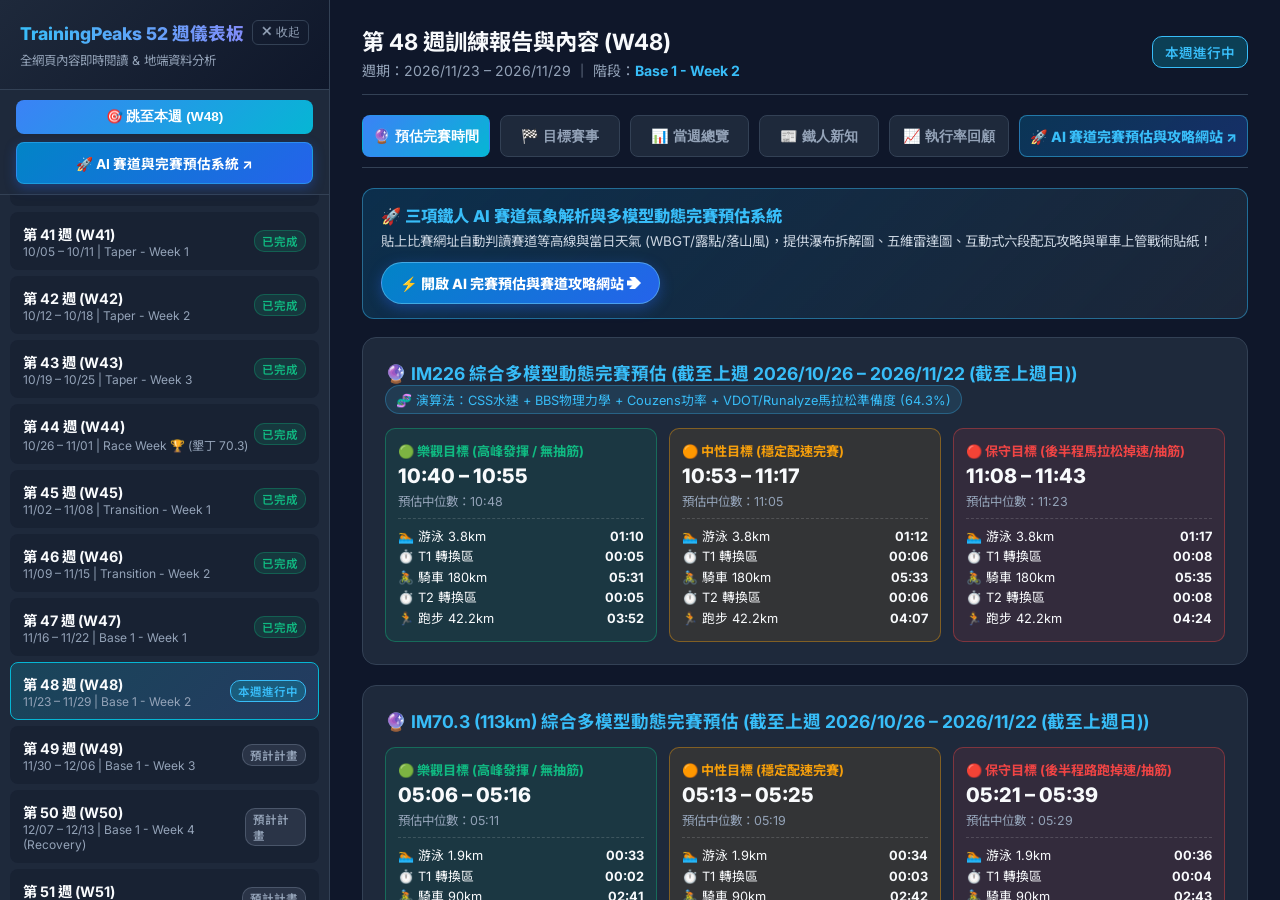
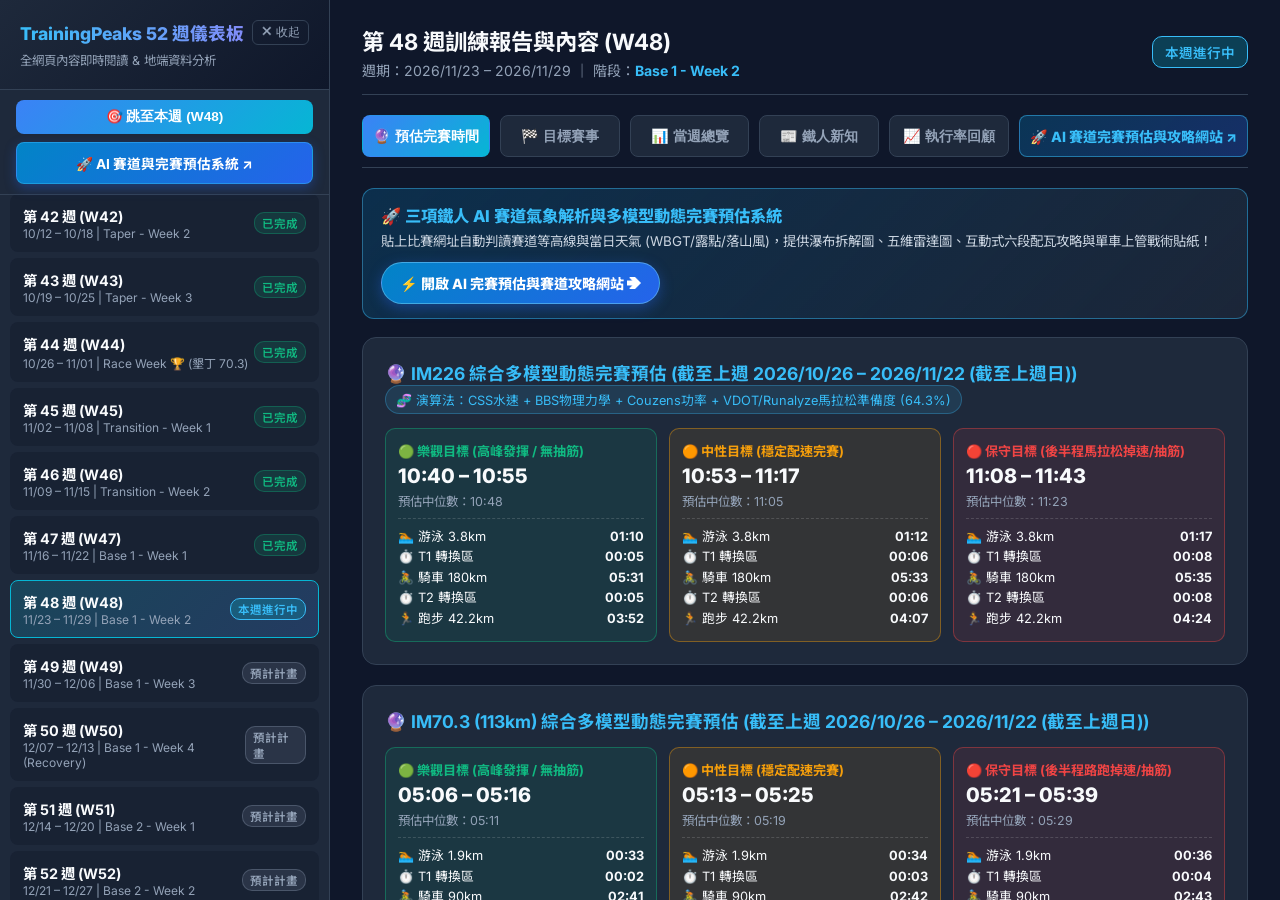
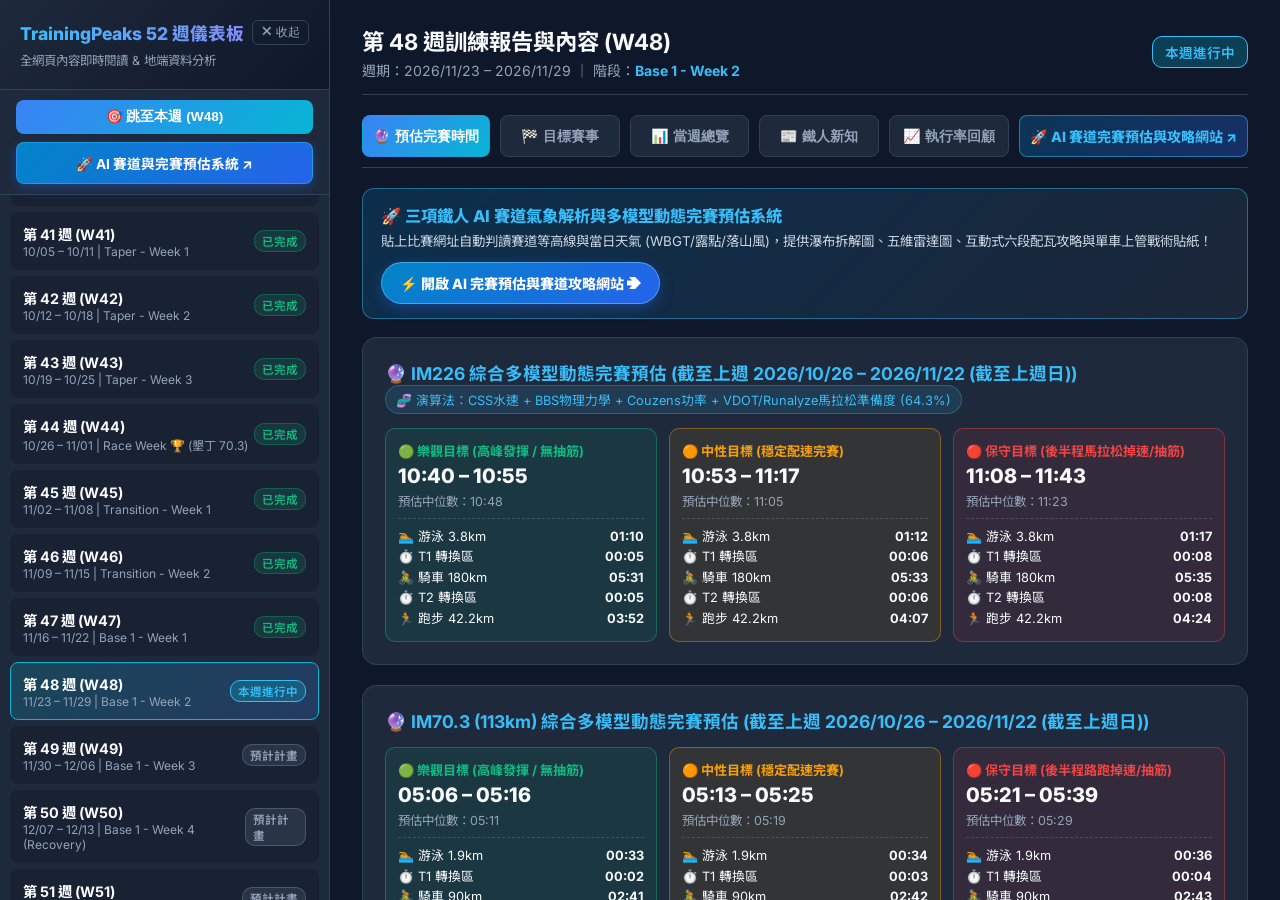
